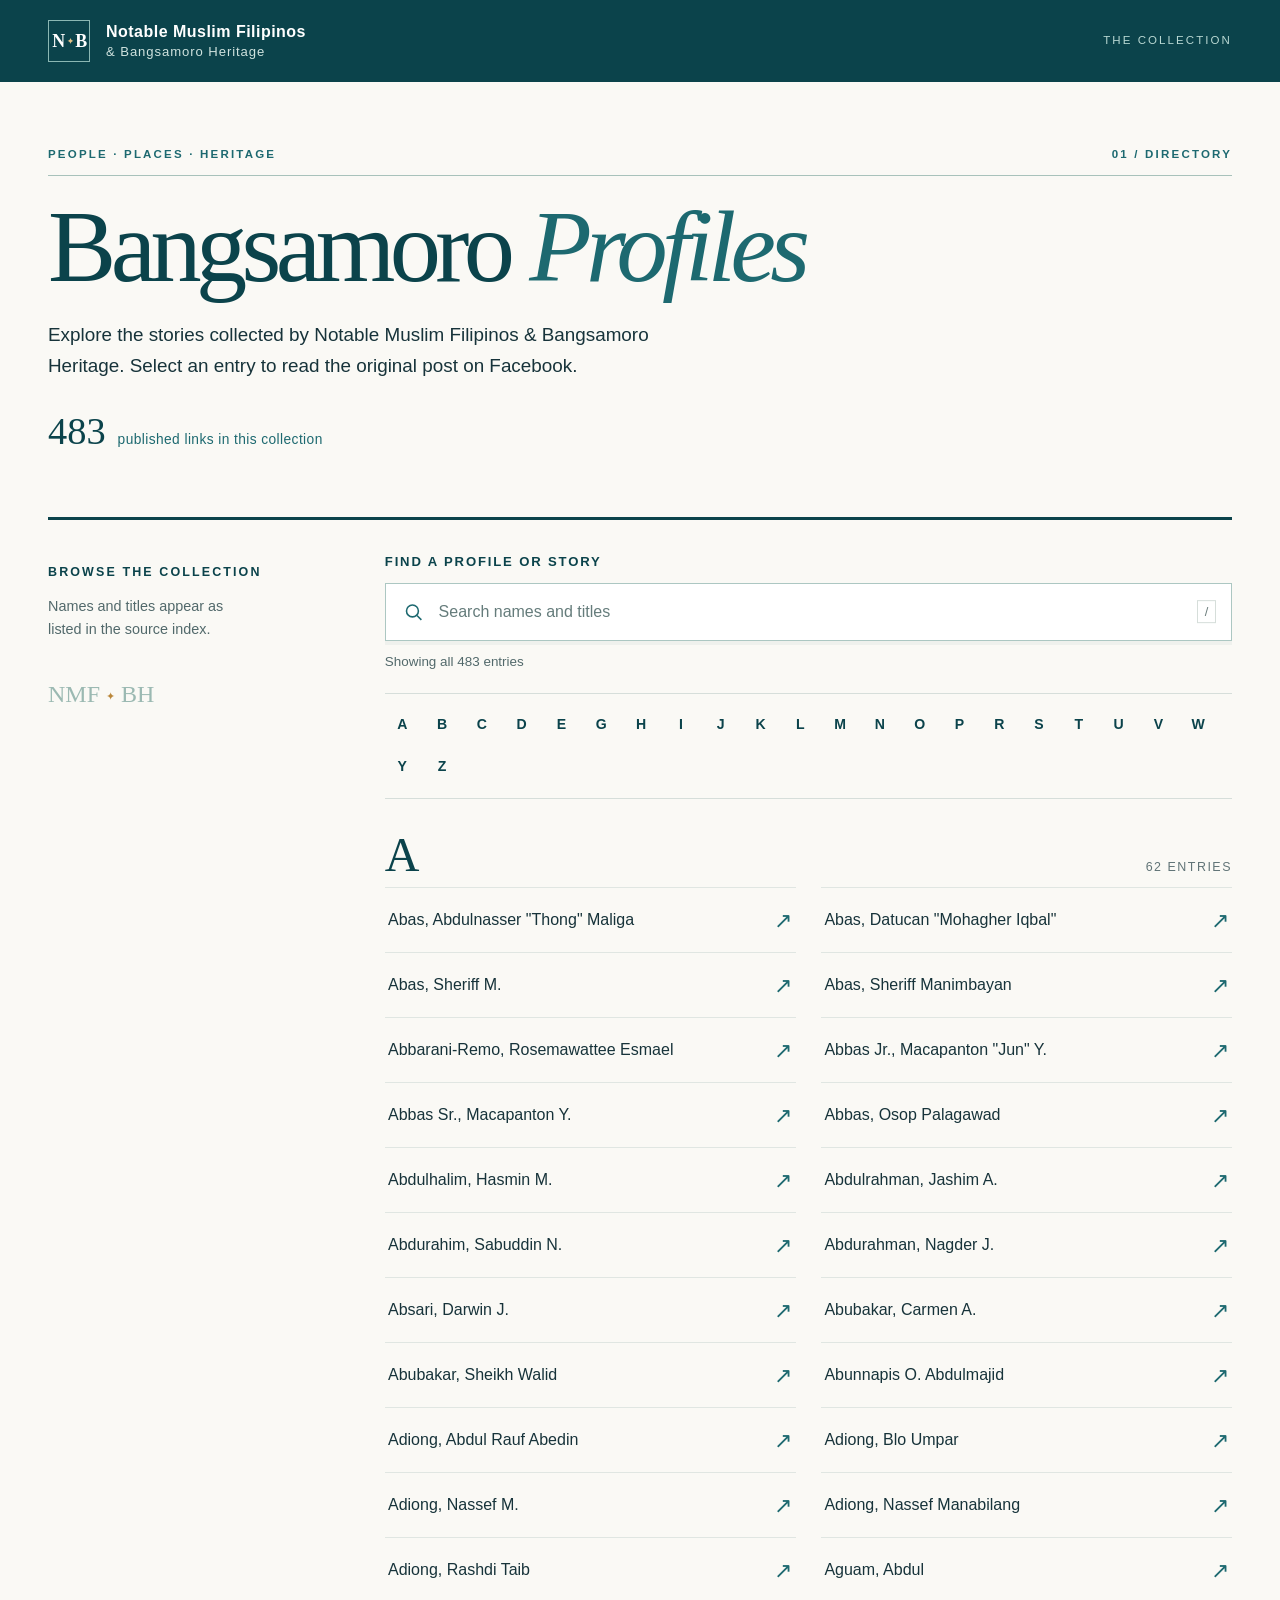
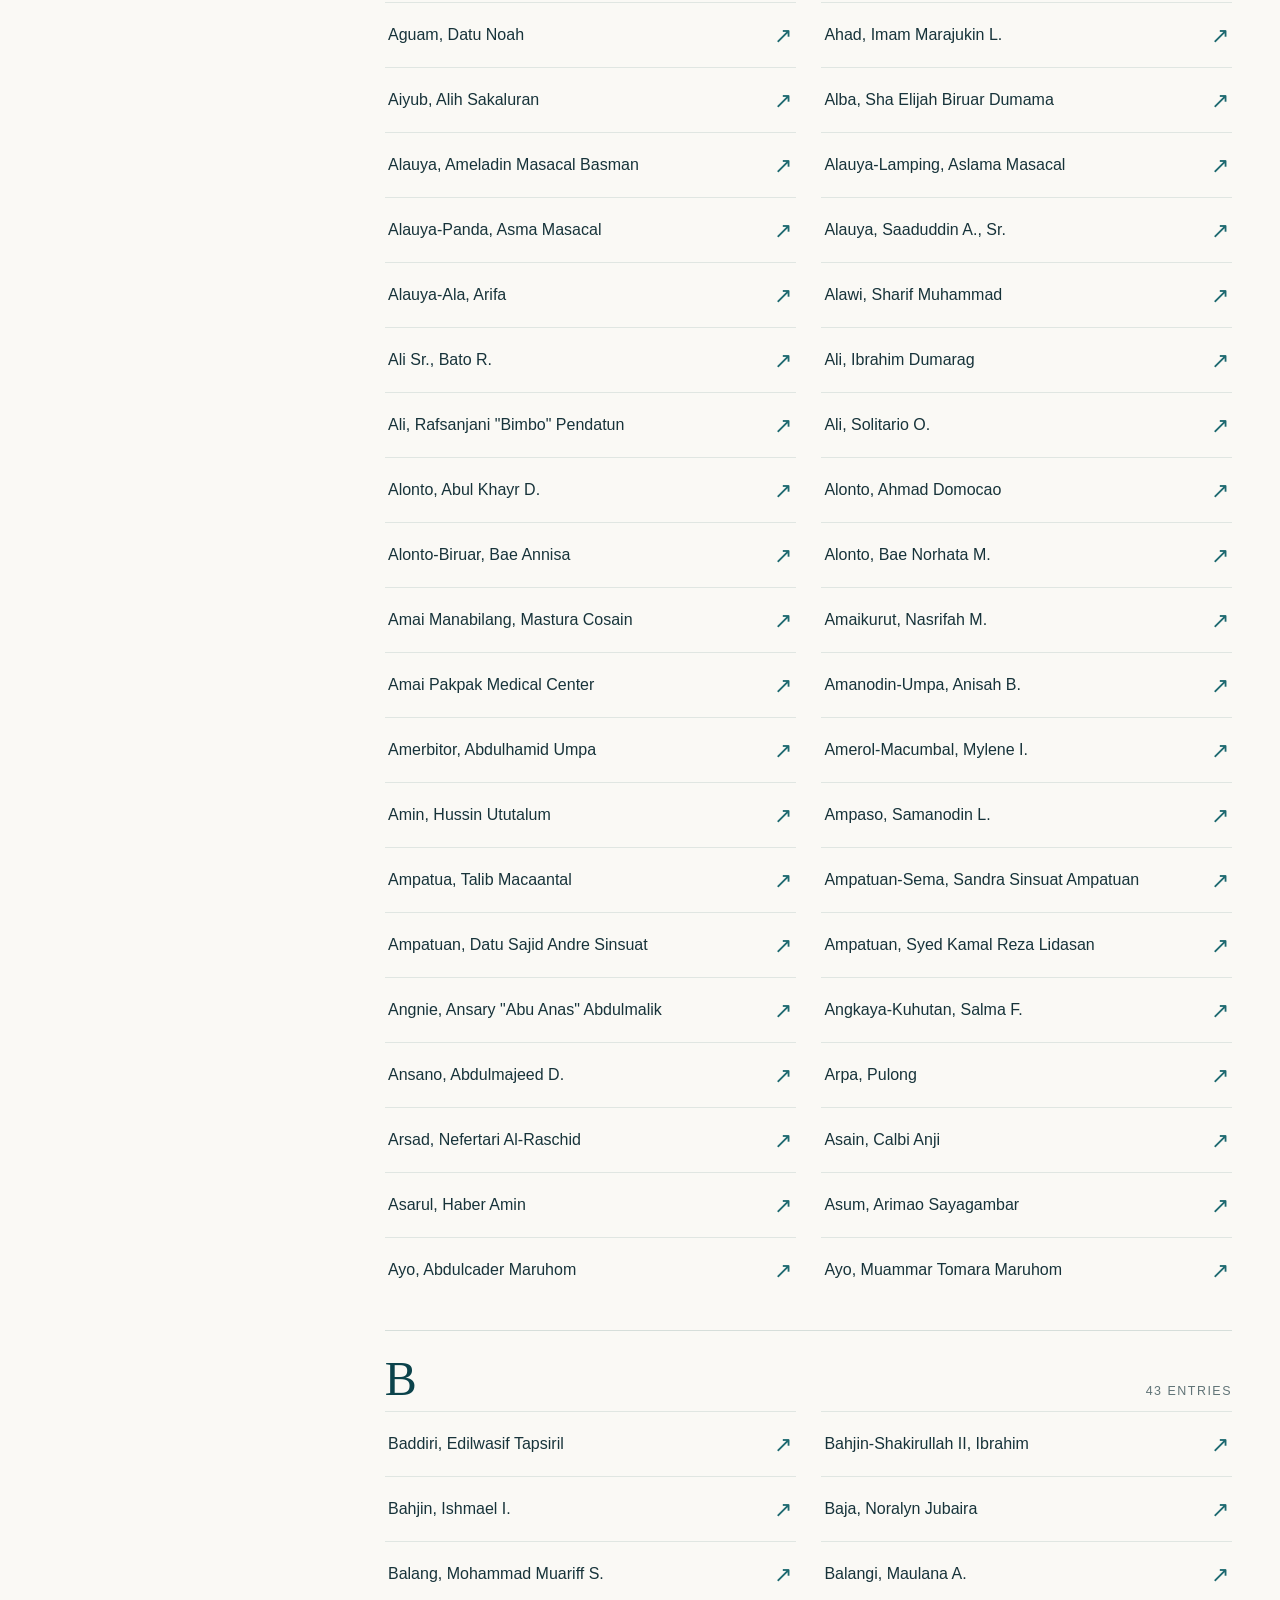
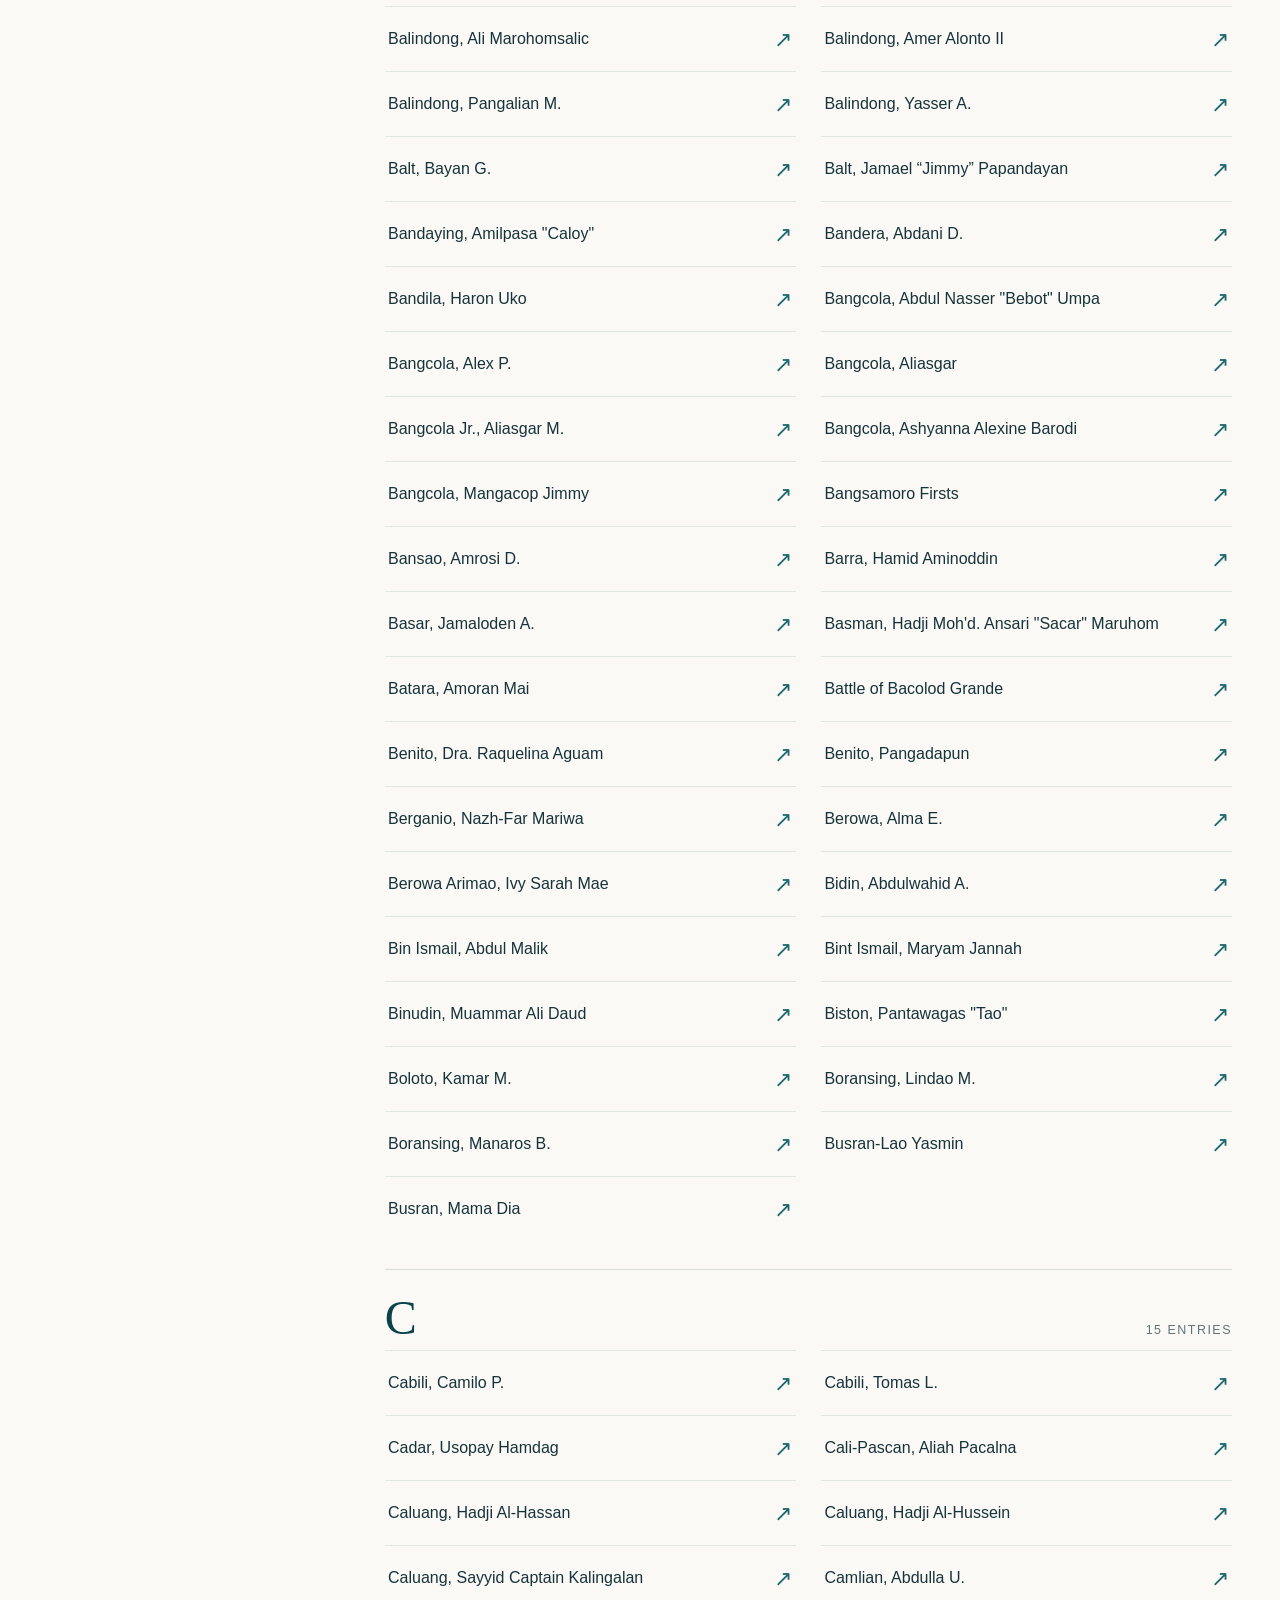
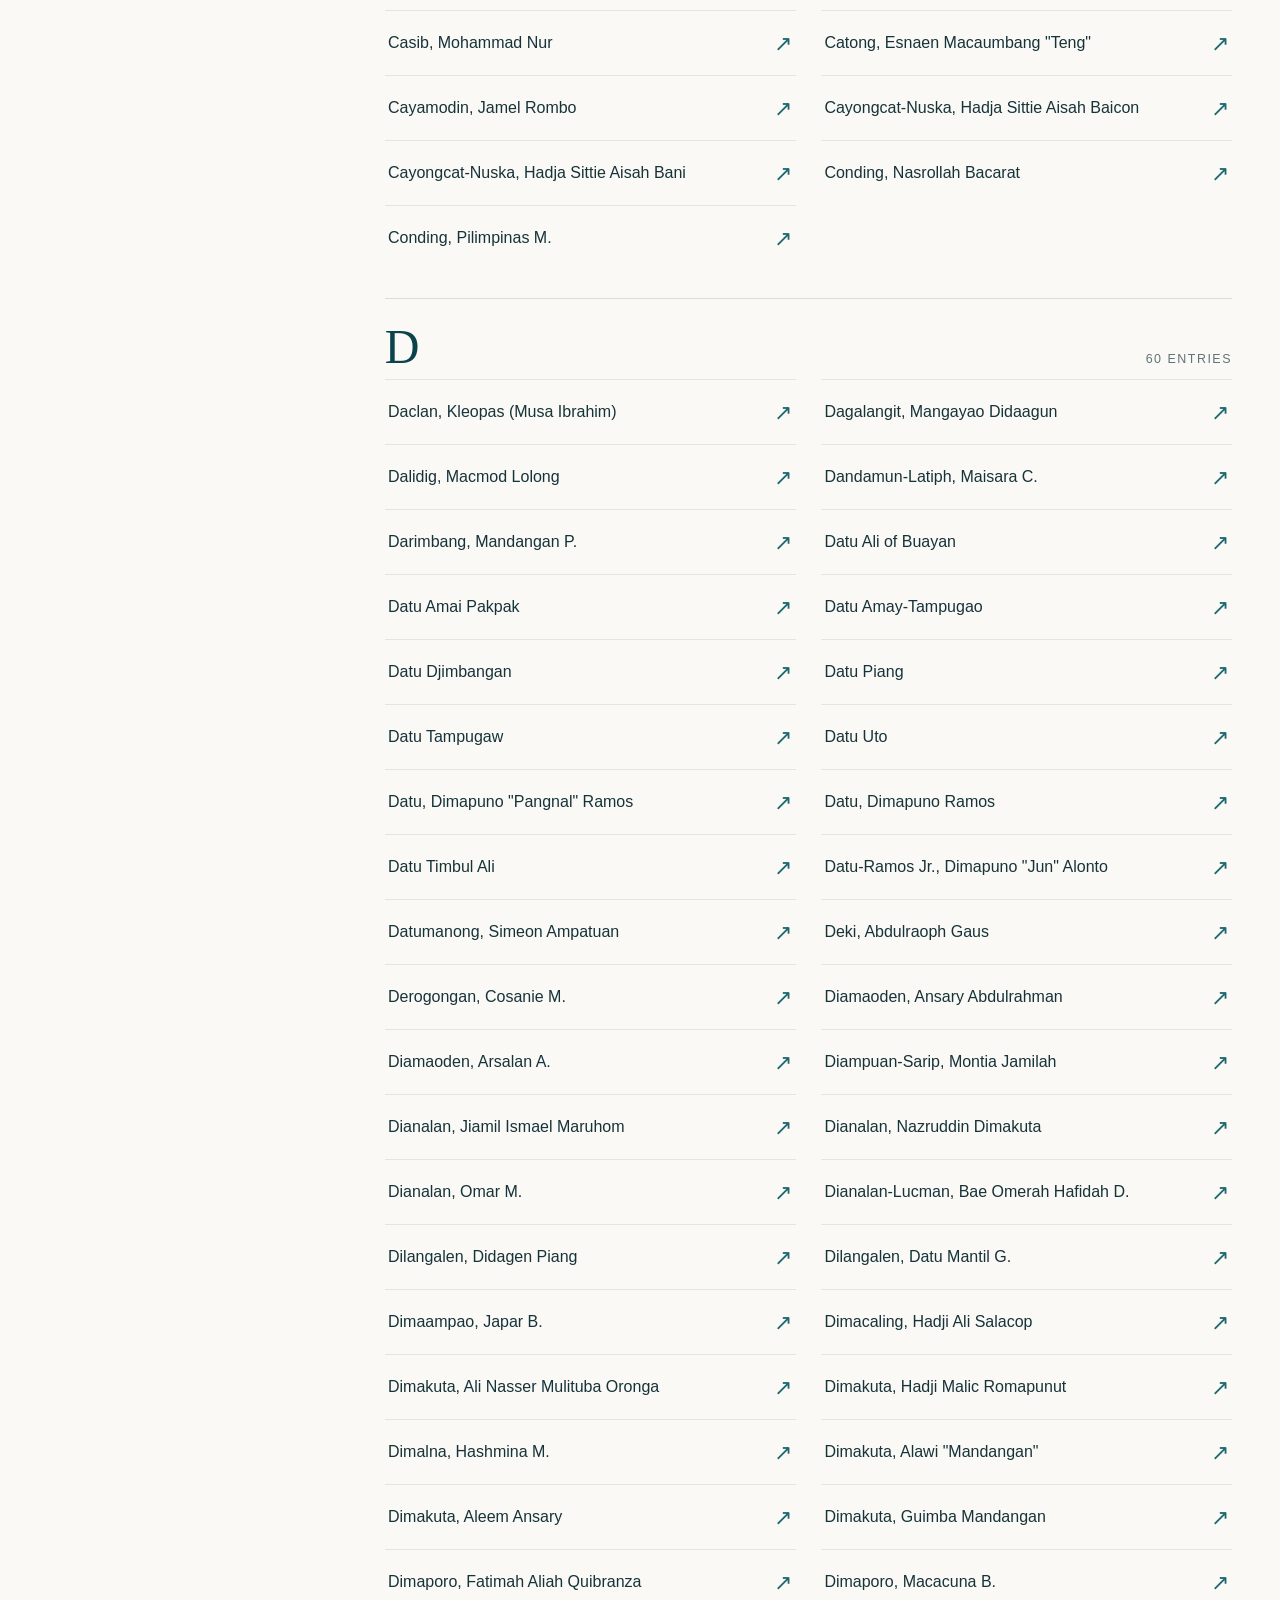
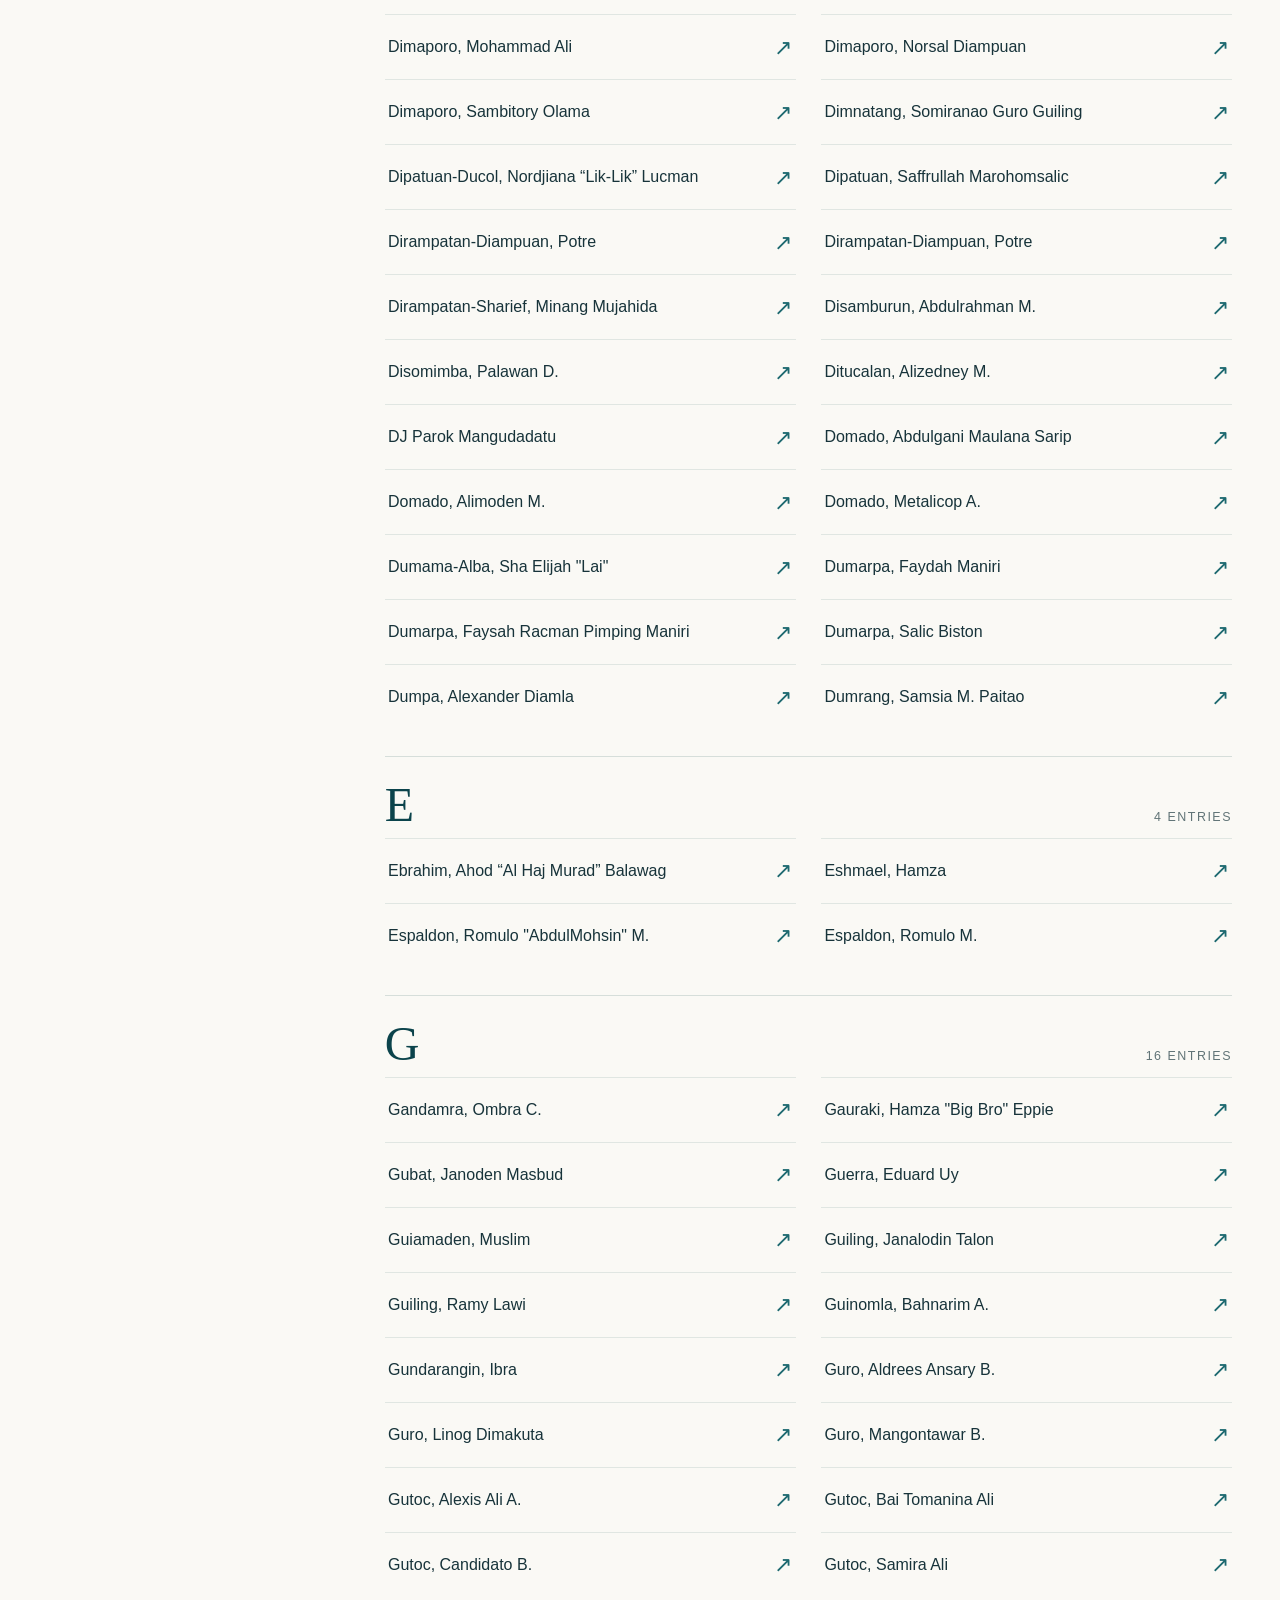
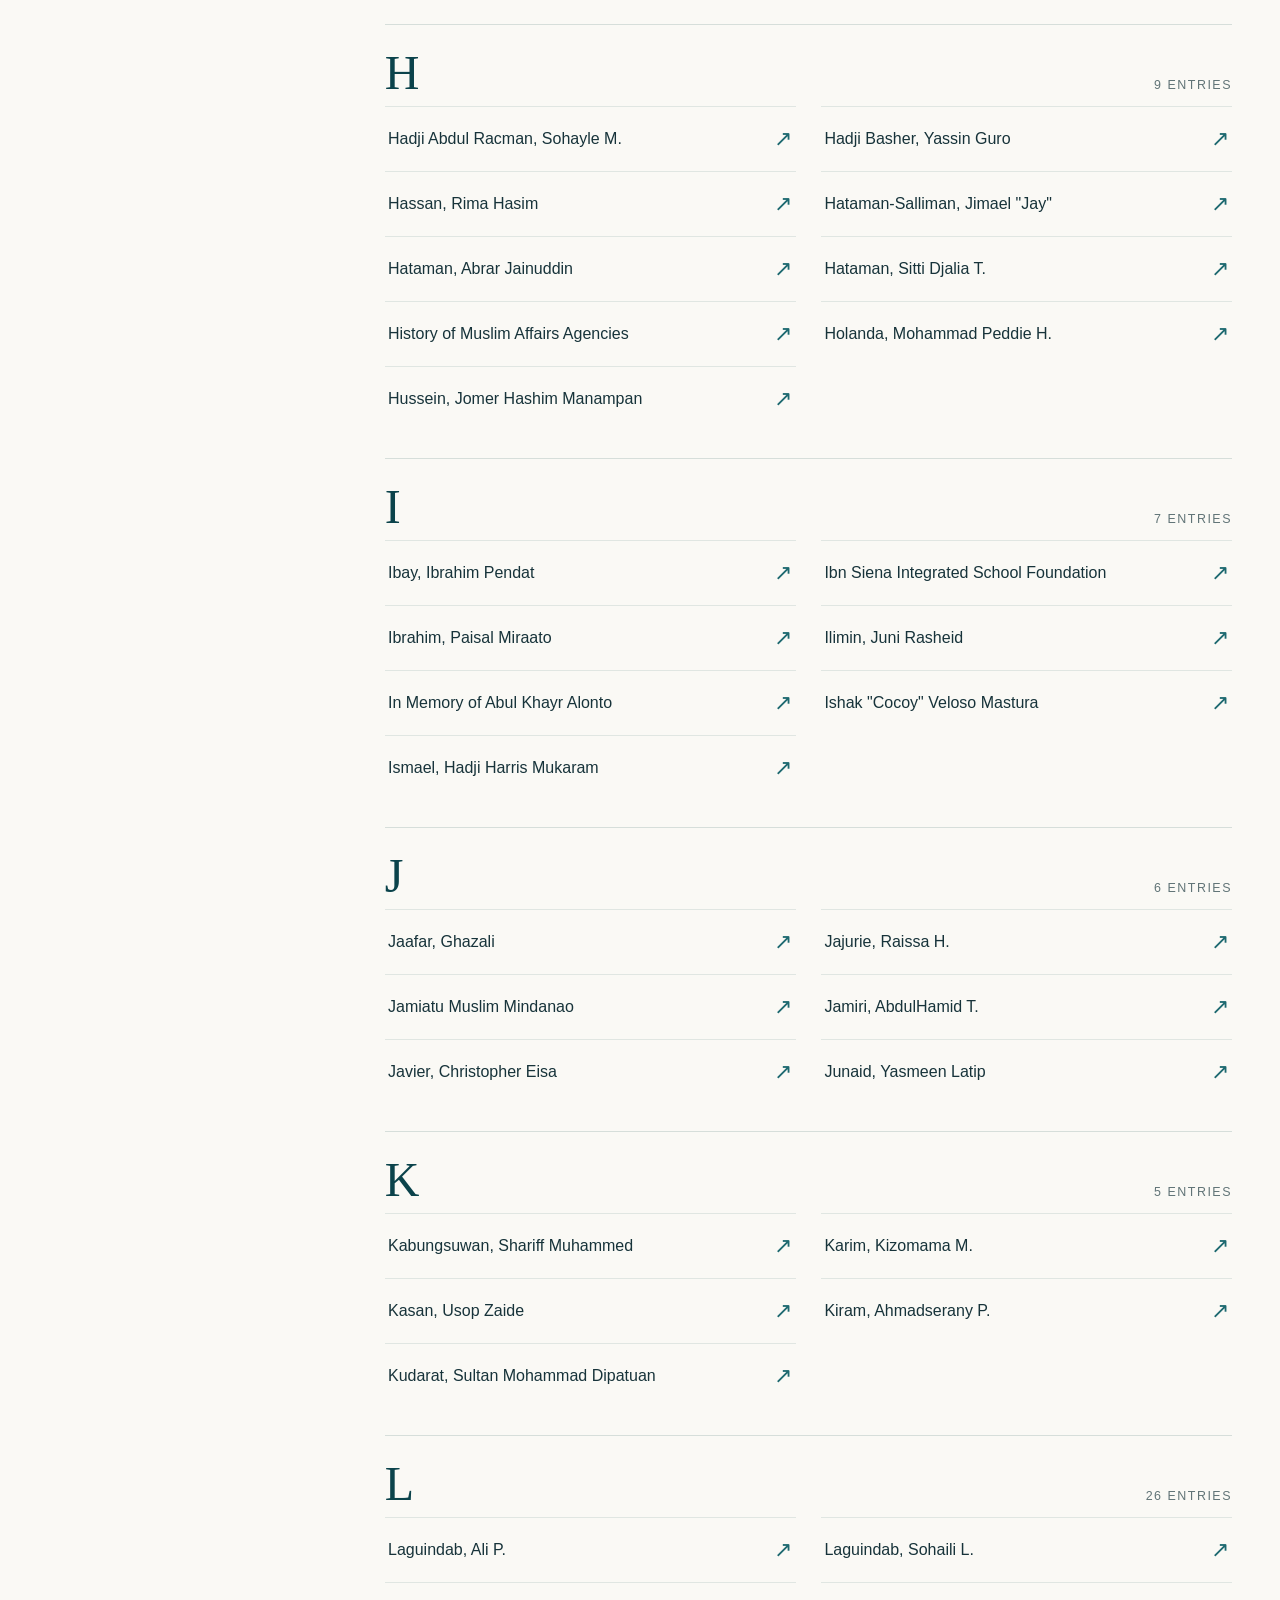
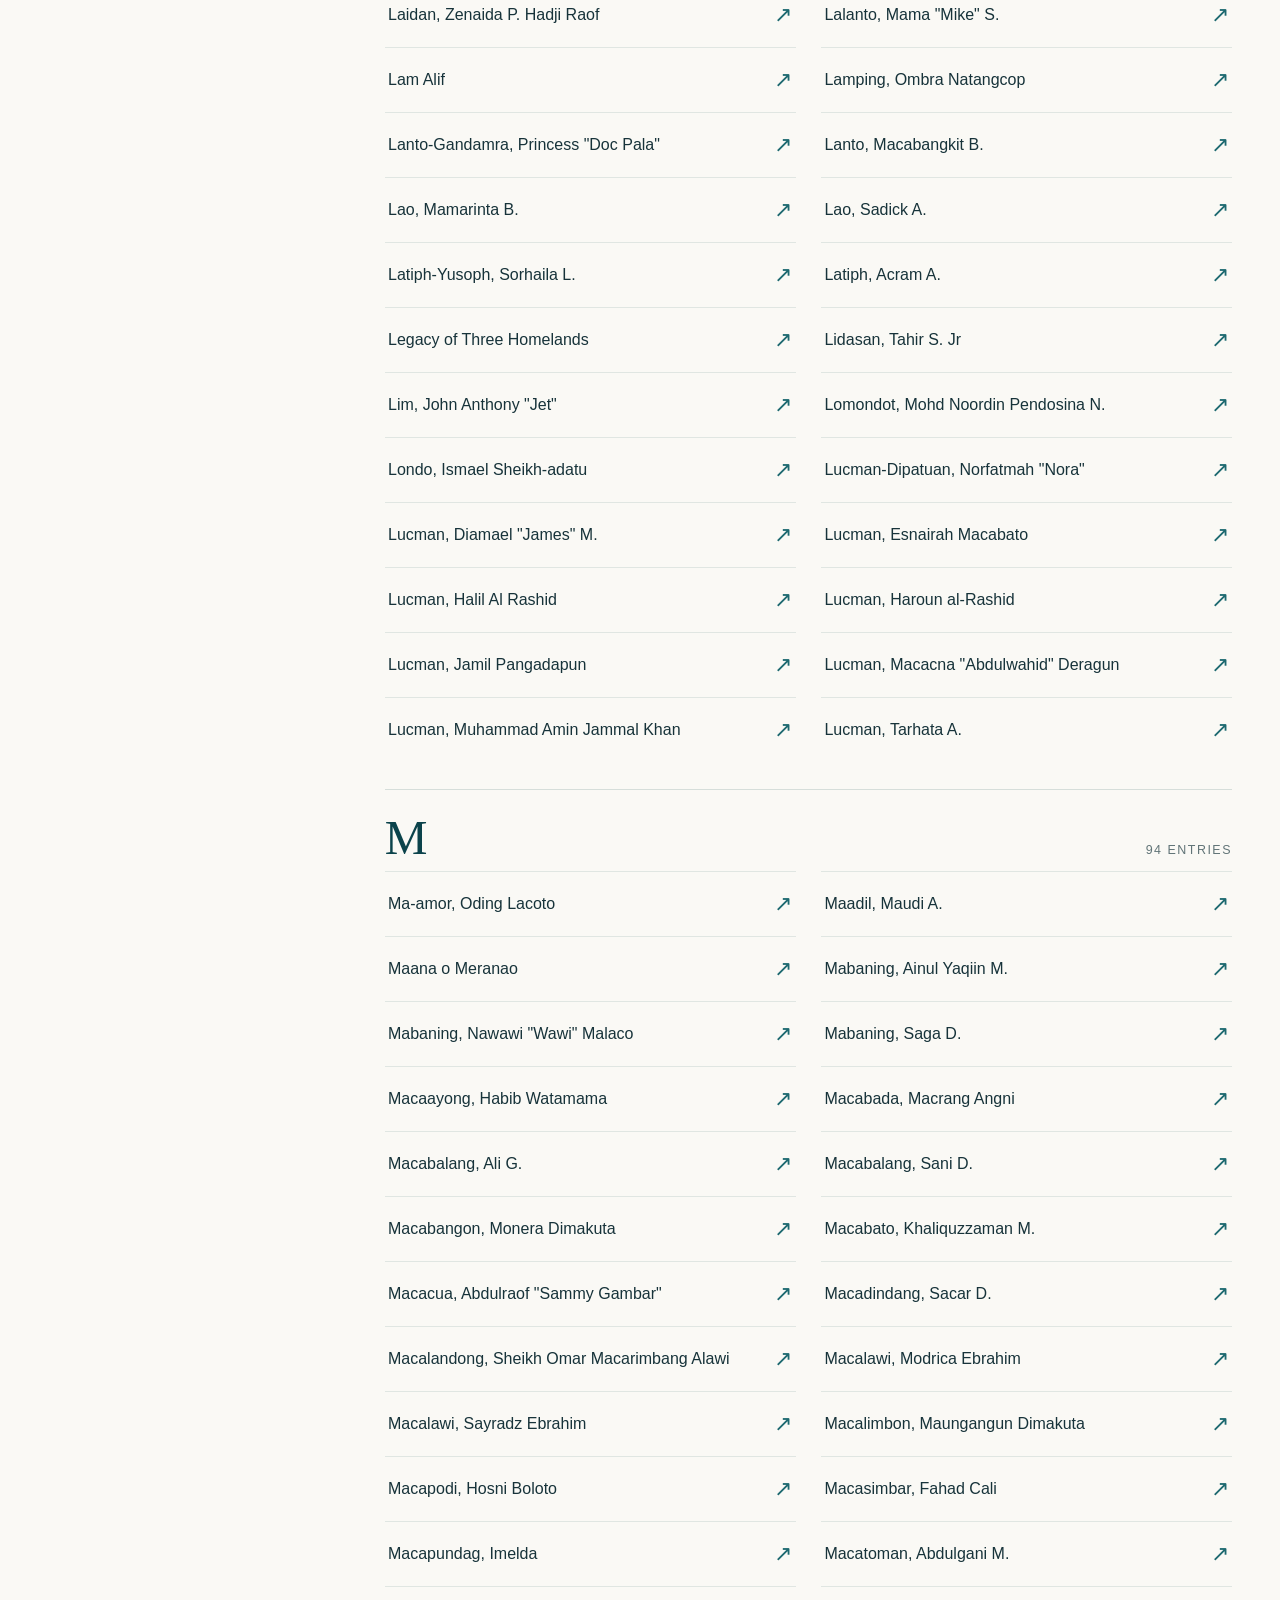
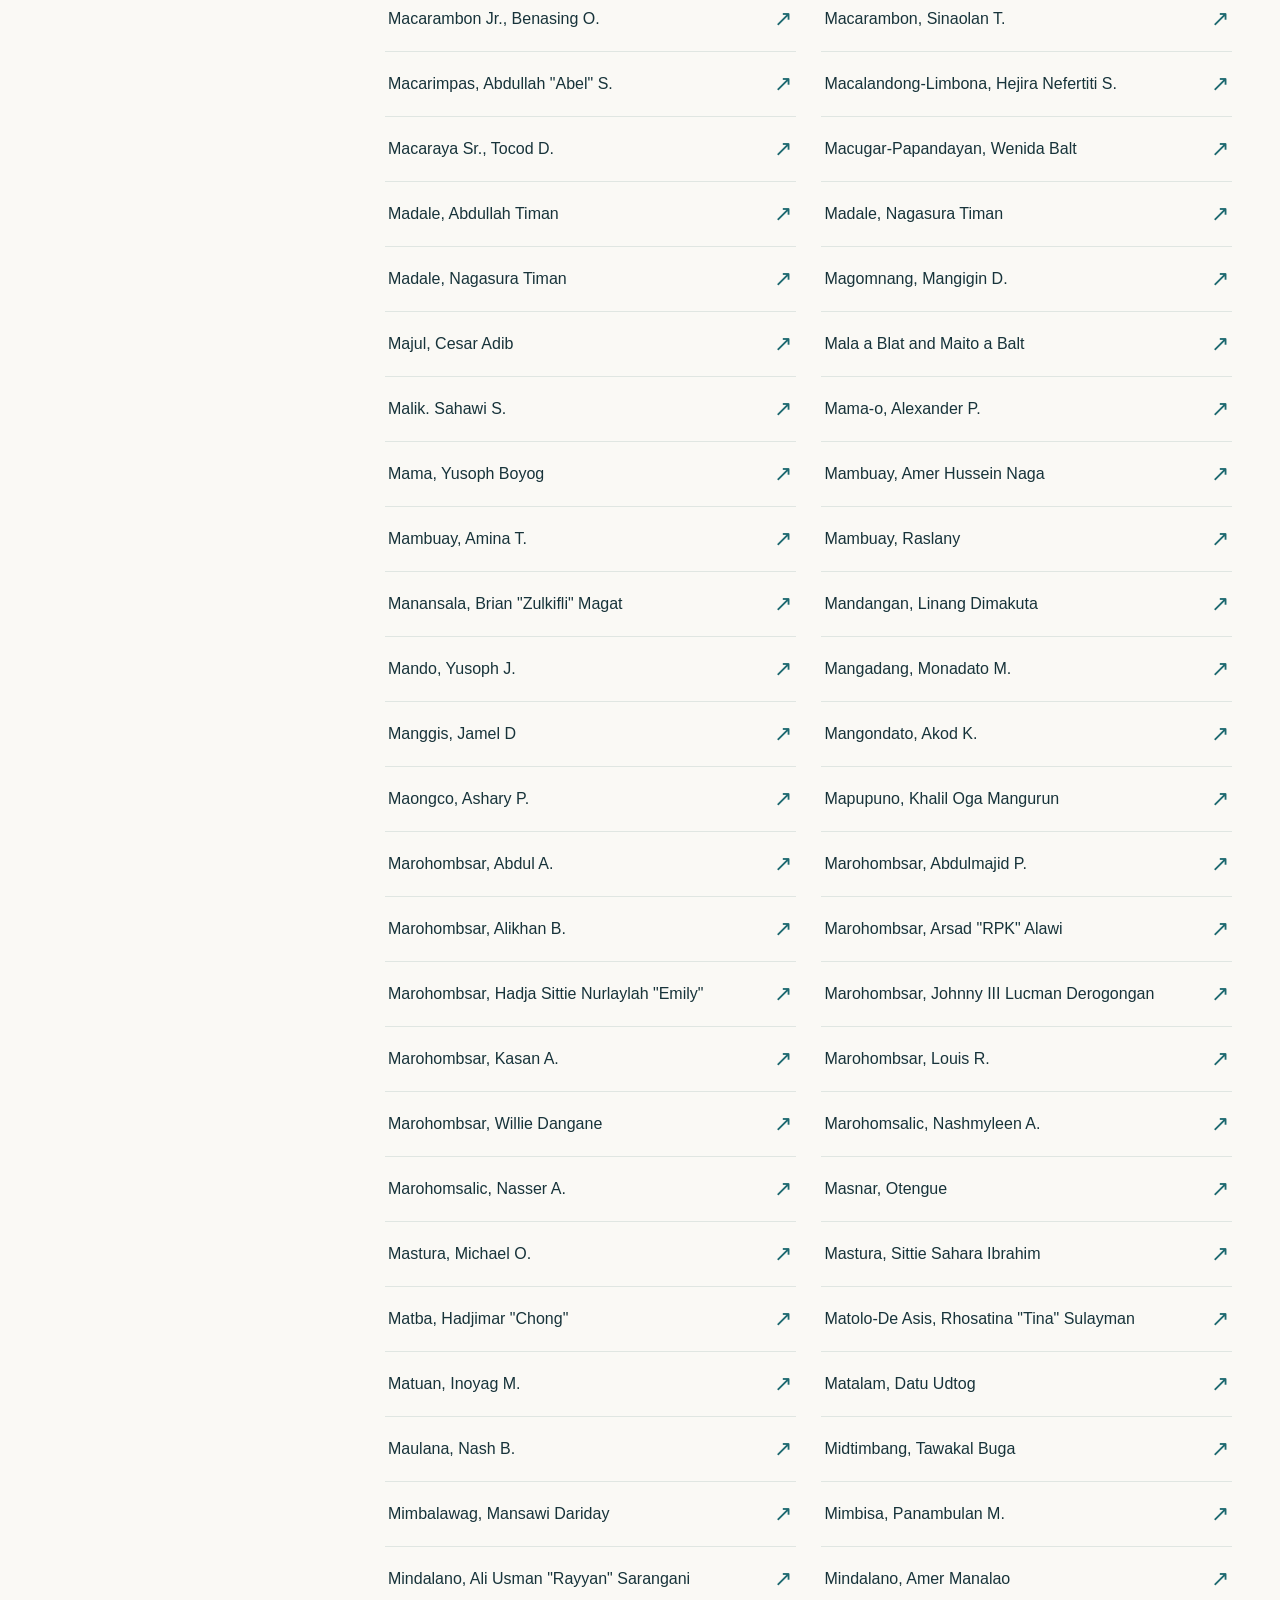
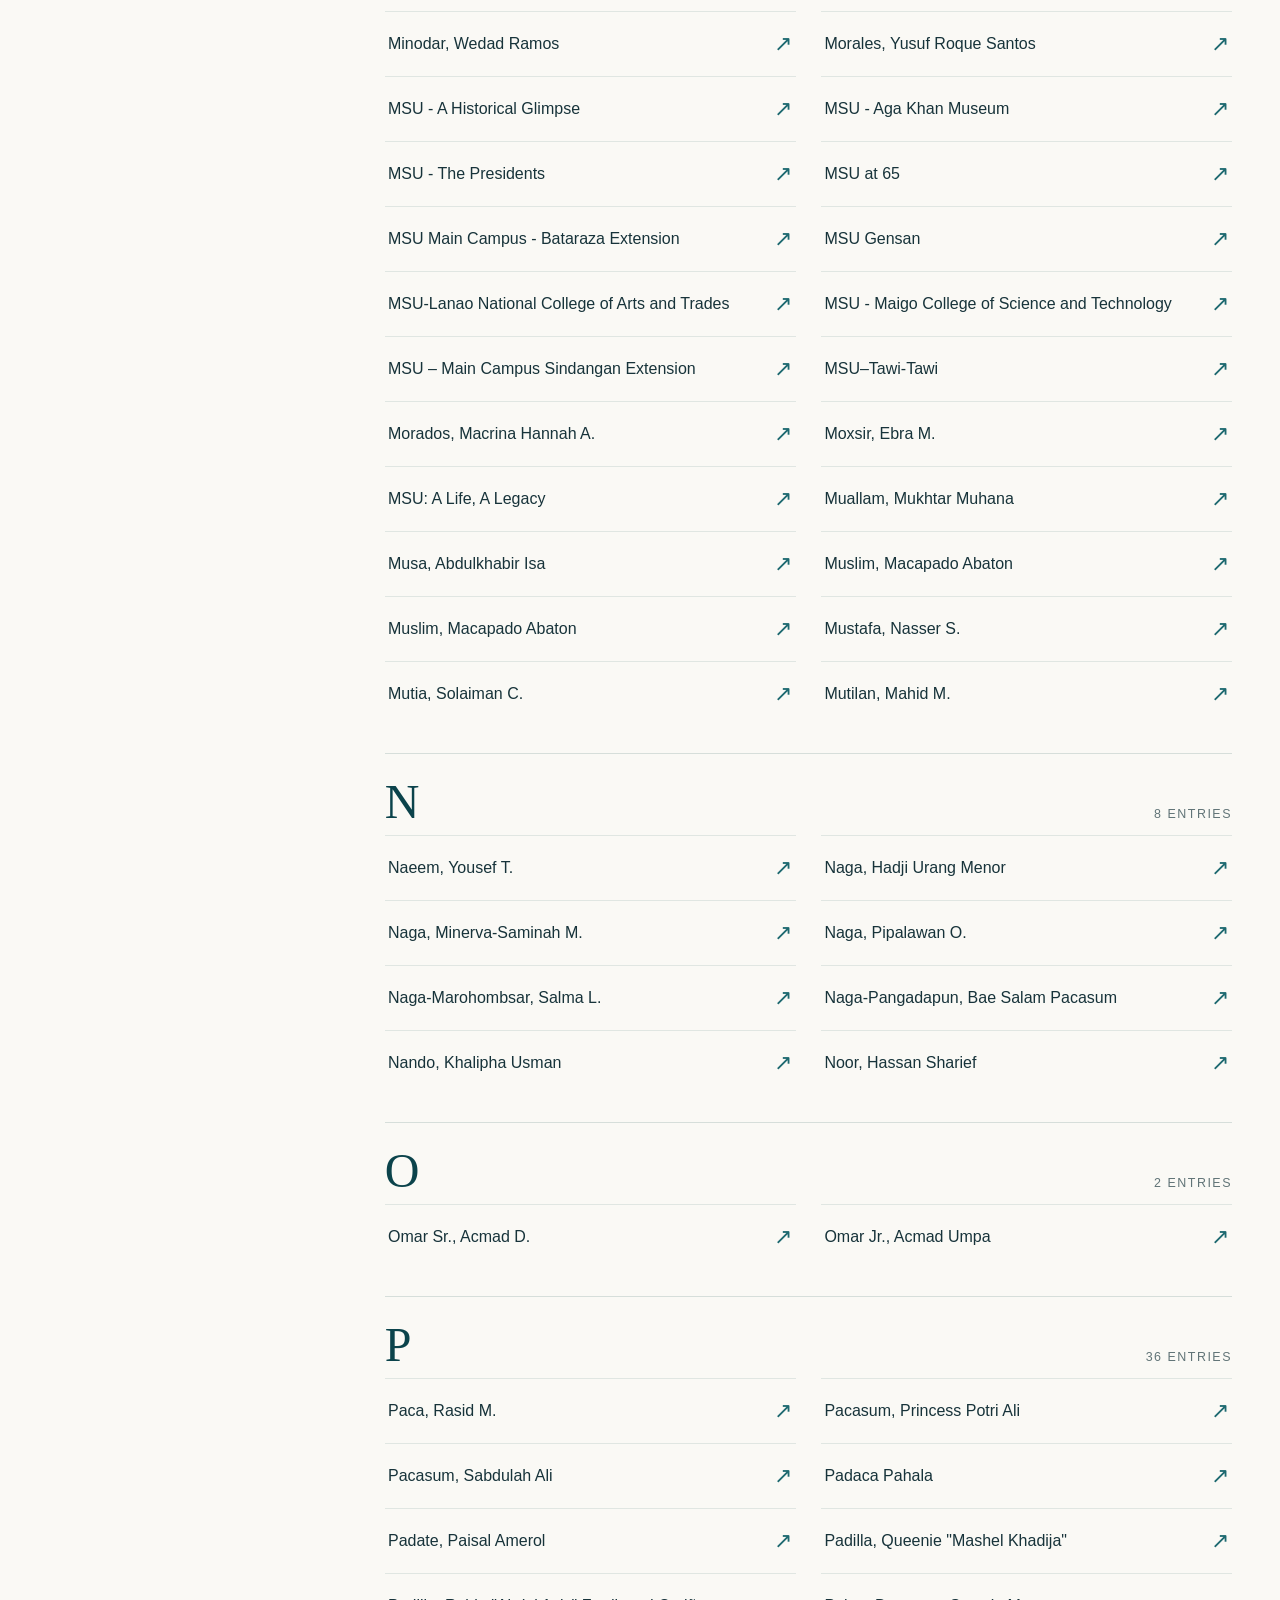
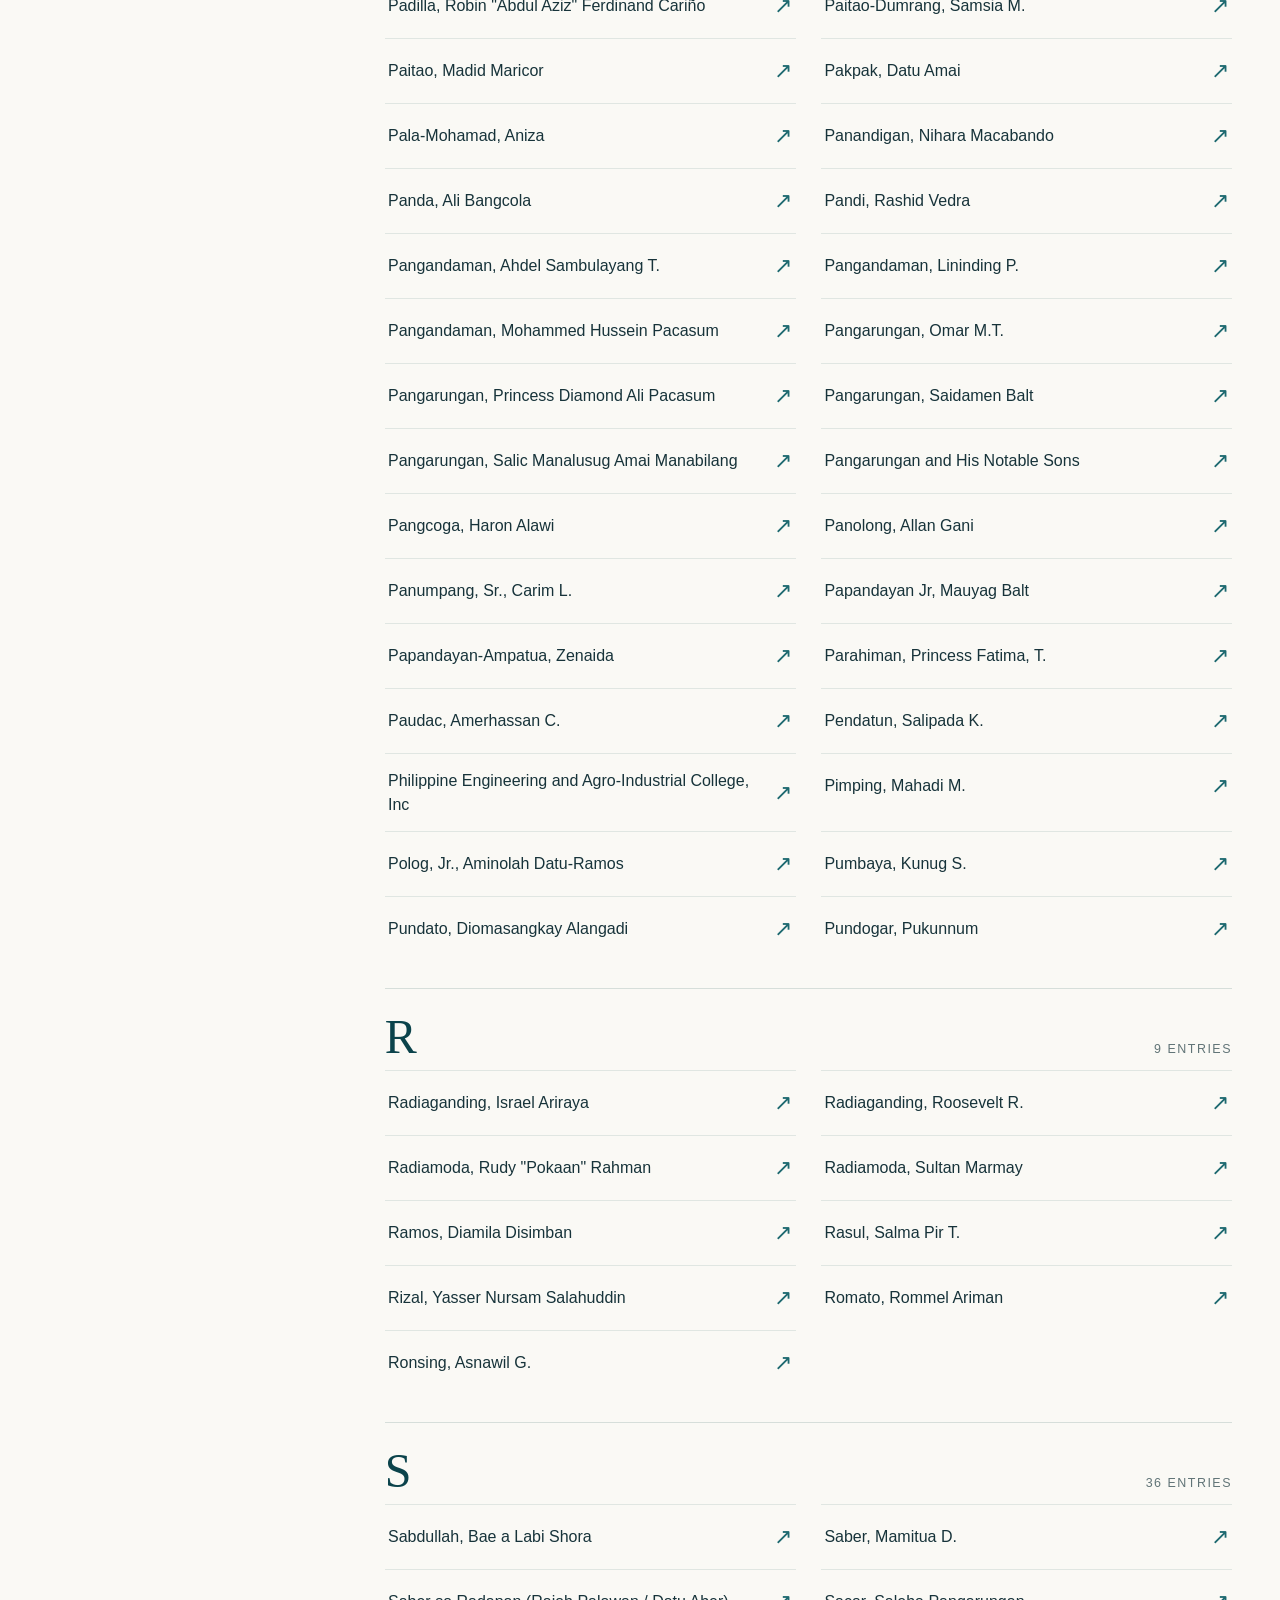
==== index.html @ d86db557 "Update index.html" ====
<!doctype html>
<html lang="en"><head>
  <meta charset="utf-8">
  <meta name="viewport" content="width=device-width, initial-scale=1">
  <meta name="theme-color" content="#0b434b">
  <meta name="description" content="An alphabetical guide to the profiles, institutions, and heritage stories published by Notable Muslim Filipinos and Bangsamoro Heritage.">
  <title>Bangsamoro Profiles | Notable Muslim Filipinos &amp; Bangsamoro Heritage</title>
  <link rel="icon" href="favicon.svg" type="image/svg+xml">
  <link rel="stylesheet" href="style.css">
  <script src="app.js" defer=""></script>
</head>
<body>
  <a class="skip-link" href="#directory">Skip to profiles</a>
  <header class="masthead">
    <div class="masthead-inner">
      <div class="brand-mark" aria-hidden="true">N<span>✦</span>B</div>
      <div class="brand-name">Notable Muslim Filipinos <span>&amp; Bangsamoro Heritage</span></div>
      <div class="masthead-label">The collection</div>
    </div>
  </header>

  <main id="directory" class="layout">
    <div class="intro">
      <div class="intro-rule"><span>People · Places · Heritage</span><span>01 / Directory</span></div>
      <h1>Bangsamoro <em>Profiles</em></h1>
      <p class="intro-copy">Explore the stories collected by Notable Muslim Filipinos &amp; Bangsamoro Heritage. Select an entry to read the original post on Facebook.</p>
      <div class="count-line"><strong>483</strong><span>published links in this collection</span></div>
    </div>

    <div class="directory-shell">
      <aside class="sidebar" aria-label="Directory navigation">
        <p class="sidebar-kicker">Browse the collection</p>
        <p class="sidebar-copy">Names and titles appear as listed in the source index.</p>
        <div class="sidebar-footer">NMF <span>✦</span> BH</div>
      </aside>

      <div class="directory-main">
        <div class="tools">
          <label for="search">Find a profile or story</label>
          <div class="search-wrap">
            <svg viewBox="0 0 24 24" aria-hidden="true"><circle cx="10.8" cy="10.8" r="6.8"></circle><path d="m16 16 5 5"></path></svg>
            <input id="search" type="search" placeholder="Search names and titles" autocomplete="off" spellcheck="false">
            <kbd>/</kbd>
          </div>
          <p id="result-count" class="result-count" role="status" aria-live="polite">Showing all 483 entries</p>
        </div>
        <nav class="alphabet" aria-label="Browse by first letter"><a href="#A" data-letter="A" aria-label="Jump to A">A</a><a href="#B" data-letter="B" aria-label="Jump to B">B</a><a href="#C" data-letter="C" aria-label="Jump to C">C</a><a href="#D" data-letter="D" aria-label="Jump to D">D</a><a href="#E" data-letter="E" aria-label="Jump to E">E</a><a href="#G" data-letter="G" aria-label="Jump to G">G</a><a href="#H" data-letter="H" aria-label="Jump to H">H</a><a href="#I" data-letter="I" aria-label="Jump to I">I</a><a href="#J" data-letter="J" aria-label="Jump to J">J</a><a href="#K" data-letter="K" aria-label="Jump to K">K</a><a href="#L" data-letter="L" aria-label="Jump to L">L</a><a href="#M" data-letter="M" aria-label="Jump to M">M</a><a href="#N" data-letter="N" aria-label="Jump to N">N</a><a href="#O" data-letter="O" aria-label="Jump to O">O</a><a href="#P" data-letter="P" aria-label="Jump to P">P</a><a href="#R" data-letter="R" aria-label="Jump to R">R</a><a href="#S" data-letter="S" aria-label="Jump to S">S</a><a href="#T" data-letter="T" aria-label="Jump to T">T</a><a href="#U" data-letter="U" aria-label="Jump to U">U</a><a href="#V" data-letter="V" aria-label="Jump to V">V</a><a href="#W" data-letter="W" aria-label="Jump to W">W</a><a href="#Y" data-letter="Y" aria-label="Jump to Y">Y</a><a href="#Z" data-letter="Z" aria-label="Jump to Z">Z</a></nav>
        <div id="empty" class="empty" hidden="">No entries match that search. Try another name or word.</div>
        <div id="sections"><section class="letter-section" id="A" aria-labelledby="heading-A"><div class="letter-heading"><h2 id="heading-A">A</h2><span>62 entries</span></div><ul class="entries"><li class="entry" data-name="abas, abdulnasser &quot;thong&quot; maliga"><a href="https://www.facebook.com/share/p/1ErPbrTrFw/" target="_blank" rel="noopener noreferrer"><span class="entry-name">Abas, Abdulnasser "Thong" Maliga</span><span class="entry-action" aria-hidden="true">↗</span><span class="sr-only"> (opens Facebook in a new tab)</span></a></li><li class="entry" data-name="abas, datucan &quot;mohagher iqbal&quot;"><a href="https://www.facebook.com/share/p/19hF1ReV3D/" target="_blank" rel="noopener noreferrer"><span class="entry-name">Abas, Datucan "Mohagher Iqbal"</span><span class="entry-action" aria-hidden="true">↗</span><span class="sr-only"> (opens Facebook in a new tab)</span></a></li><li class="entry" data-name="abas, sheriff m."><a href="https://www.facebook.com/share/p/19qGbTBDEW/" target="_blank" rel="noopener noreferrer"><span class="entry-name">Abas, Sheriff M.</span><span class="entry-action" aria-hidden="true">↗</span><span class="sr-only"> (opens Facebook in a new tab)</span></a></li><li class="entry" data-name="abas, sheriff manimbayan"><a href="https://www.facebook.com/share/p/1bYY3deedx/" target="_blank" rel="noopener noreferrer"><span class="entry-name">Abas, Sheriff Manimbayan</span><span class="entry-action" aria-hidden="true">↗</span><span class="sr-only"> (opens Facebook in a new tab)</span></a></li>
<li class="entry" data-name="abbarani-remo, rosemawattee esmael"><a href="https://www.facebook.com/share/p/1EDPGopT17/" target="_blank" rel="noopener noreferrer"><span class="entry-name">Abbarani-Remo, Rosemawattee Esmael</span><span class="entry-action" aria-hidden="true">↗</span><span class="sr-only"> (opens Facebook in a new tab)</span></a></li>
<li class="entry" data-name="abbas jr., macapanton &quot;jun&quot; y."><a href="https://www.facebook.com/share/p/1Bir38oDXg/" target="_blank" rel="noopener noreferrer"><span class="entry-name">Abbas Jr., Macapanton "Jun" Y.</span><span class="entry-action" aria-hidden="true">↗</span><span class="sr-only"> (opens Facebook in a new tab)</span></a></li>
<li class="entry" data-name="abbas sr., macapanton y."><a href="https://www.facebook.com/share/p/1Bthf4ZYRF/" target="_blank" rel="noopener noreferrer"><span class="entry-name">Abbas Sr., Macapanton Y.</span><span class="entry-action" aria-hidden="true">↗</span><span class="sr-only"> (opens Facebook in a new tab)</span></a></li>
<li class="entry" data-name="abbas, osop palagawad"><a href="https://www.facebook.com/share/p/1EDDnSsNZo/" target="_blank" rel="noopener noreferrer"><span class="entry-name">Abbas, Osop Palagawad</span><span class="entry-action" aria-hidden="true">↗</span><span class="sr-only"> (opens Facebook in a new tab)</span></a></li>
<li class="entry" data-name="abdulhalim, hasmin m."><a href="https://www.facebook.com/share/p/1GLvCzttW1/" target="_blank" rel="noopener noreferrer"><span class="entry-name">Abdulhalim, Hasmin M.</span><span class="entry-action" aria-hidden="true">↗</span><span class="sr-only"> (opens Facebook in a new tab)</span></a></li>
<li class="entry" data-name="abdulrahman, jashim a."><a href="https://www.facebook.com/share/p/1HEpime6SY/" target="_blank" rel="noopener noreferrer"><span class="entry-name">Abdulrahman, Jashim A.</span><span class="entry-action" aria-hidden="true">↗</span><span class="sr-only"> (opens Facebook in a new tab)</span></a></li><li class="entry" data-name="abdurahim, sabuddin n."><a href="https://www.facebook.com/share/p/19Smc3CSoW/" target="_blank" rel="noopener noreferrer"><span class="entry-name">Abdurahim, Sabuddin N.</span><span class="entry-action" aria-hidden="true">↗</span><span class="sr-only"> (opens Facebook in a new tab)</span></a></li>
<li class="entry" data-name="abdurahman, nagder j."><a href="https://www.facebook.com/share/p/1S9rRyZjph/" target="_blank" rel="noopener noreferrer"><span class="entry-name">Abdurahman, Nagder J.</span><span class="entry-action" aria-hidden="true">↗</span><span class="sr-only"> (opens Facebook in a new tab)</span></a></li>
<li class="entry" data-name="absari, darwin j."><a href="https://www.facebook.com/share/p/1DJnZwKD6o/" target="_blank" rel="noopener noreferrer"><span class="entry-name">Absari, Darwin J.</span><span class="entry-action" aria-hidden="true">↗</span><span class="sr-only"> (opens Facebook in a new tab)</span></a></li>
<li class="entry" data-name="abubakar, carmen a."><a href="https://www.facebook.com/share/p/1KHLs6qM3x/" target="_blank" rel="noopener noreferrer"><span class="entry-name">Abubakar, Carmen A.</span><span class="entry-action" aria-hidden="true">↗</span><span class="sr-only"> (opens Facebook in a new tab)</span></a></li><li class="entry" data-name="abubakar, sheikh walid"><a href="https://www.facebook.com/share/p/1E8DnaRJoX/" target="_blank" rel="noopener noreferrer"><span class="entry-name">Abubakar, Sheikh Walid</span><span class="entry-action" aria-hidden="true">↗</span><span class="sr-only"> (opens Facebook in a new tab)</span></a></li><li class="entry" data-name="abunnapis o. abdulmajid"><a href="https://www.facebook.com/share/p/19W3HyH9HD/" target="_blank" rel="noopener noreferrer"><span class="entry-name">Abunnapis O. Abdulmajid</span><span class="entry-action" aria-hidden="true">↗</span><span class="sr-only"> (opens Facebook in a new tab)</span></a></li><li class="entry" data-name="adiong, abdul rauf abedin"><a href="https://www.facebook.com/share/p/19GQYznamA/" target="_blank" rel="noopener noreferrer"><span class="entry-name">Adiong, Abdul Rauf Abedin</span><span class="entry-action" aria-hidden="true">↗</span><span class="sr-only"> (opens Facebook in a new tab)</span></a></li><li class="entry" data-name="adiong, blo umpar"><a href="https://www.facebook.com/share/p/19btYjiHCT/" target="_blank" rel="noopener noreferrer"><span class="entry-name">Adiong, Blo Umpar</span><span class="entry-action" aria-hidden="true">↗</span><span class="sr-only"> (opens Facebook in a new tab)</span></a></li><li class="entry" data-name="adiong, nassef m."><a href="https://www.facebook.com/share/p/1BqtmFhPUa/" target="_blank" rel="noopener noreferrer"><span class="entry-name">Adiong, Nassef M.</span><span class="entry-action" aria-hidden="true">↗</span><span class="sr-only"> (opens Facebook in a new tab)</span></a></li>
<li class="entry" data-name="adiong, nassef manabilang"><a href="https://www.facebook.com/share/p/1ViiNU7kh6/" target="_blank" rel="noopener noreferrer"><span class="entry-name">Adiong, Nassef Manabilang</span><span class="entry-action" aria-hidden="true">↗</span><span class="sr-only"> (opens Facebook in a new tab)</span></a></li><li class="entry" data-name="adiong, rashdi taib"><a href="https://www.facebook.com/share/p/1CEipxPmuP/" target="_blank" rel="noopener noreferrer"><span class="entry-name">Adiong, Rashdi Taib</span><span class="entry-action" aria-hidden="true">↗</span><span class="sr-only"> (opens Facebook in a new tab)</span></a></li><li class="entry" data-name="aguam, abdul"><a href="https://www.facebook.com/share/p/1Awj2uyWdL/" target="_blank" rel="noopener noreferrer"><span class="entry-name">Aguam, Abdul</span><span class="entry-action" aria-hidden="true">↗</span><span class="sr-only"> (opens Facebook in a new tab)</span></a></li>
<li class="entry" data-name="aguam, datu noah"><a href="https://www.facebook.com/share/p/1Jzf1Z5c9v/" target="_blank" rel="noopener noreferrer"><span class="entry-name">Aguam, Datu Noah</span><span class="entry-action" aria-hidden="true">↗</span><span class="sr-only"> (opens Facebook in a new tab)</span></a></li><li class="entry" data-name="ahad, imam marajukin l."><a href="https://www.facebook.com/share/p/1Lsxav3wLc/" target="_blank" rel="noopener noreferrer"><span class="entry-name">Ahad, Imam Marajukin L.</span><span class="entry-action" aria-hidden="true">↗</span><span class="sr-only"> (opens Facebook in a new tab)</span></a></li>
<li class="entry" data-name="aiyub, alih sakaluran"><a href="https://www.facebook.com/share/p/1C83a4Lfwt/" target="_blank" rel="noopener noreferrer"><span class="entry-name">Aiyub, Alih Sakaluran</span><span class="entry-action" aria-hidden="true">↗</span><span class="sr-only"> (opens Facebook in a new tab)</span></a></li><li class="entry" data-name="alba, sha elijah biruar dumama"><a href="https://www.facebook.com/share/p/1HZmNRtGwZ/" target="_blank" rel="noopener noreferrer"><span class="entry-name">Alba, Sha Elijah Biruar Dumama</span><span class="entry-action" aria-hidden="true">↗</span><span class="sr-only"> (opens Facebook in a new tab)</span></a></li>
<li class="entry" data-name="alauya, ameladin masacal basman"><a href="https://www.facebook.com/share/p/14u7NHrAqoB/" target="_blank" rel="noopener noreferrer"><span class="entry-name">Alauya, Ameladin Masacal Basman</span><span class="entry-action" aria-hidden="true">↗</span><span class="sr-only"> (opens Facebook in a new tab)</span></a></li>
<li class="entry" data-name="alauya-lamping, aslama masacal"><a href="https://www.facebook.com/share/p/1ByaG8qQZd/" target="_blank" rel="noopener noreferrer"><span class="entry-name">Alauya-Lamping, Aslama Masacal</span><span class="entry-action" aria-hidden="true">↗</span><span class="sr-only"> (opens Facebook in a new tab)</span></a></li>
<li class="entry" data-name="alauya-panda, asma masacal"><a href="https://www.facebook.com/share/p/1JMg489yd7/" target="_blank" rel="noopener noreferrer"><span class="entry-name">Alauya-Panda, Asma Masacal</span><span class="entry-action" aria-hidden="true">↗</span><span class="sr-only"> (opens Facebook in a new tab)</span></a></li>
<li class="entry" data-name="alauya, saaduddin a., sr."><a href="https://www.facebook.com/share/p/18H8JsodcH/" target="_blank" rel="noopener noreferrer"><span class="entry-name">Alauya, Saaduddin A., Sr.</span><span class="entry-action" aria-hidden="true">↗</span><span class="sr-only"> (opens Facebook in a new tab)</span></a></li>
<li class="entry" data-name="alauya-ala, arifa"><a href="https://www.facebook.com/share/p/196TGWja6D/" target="_blank" rel="noopener noreferrer"><span class="entry-name">Alauya-Ala, Arifa</span><span class="entry-action" aria-hidden="true">↗</span><span class="sr-only"> (opens Facebook in a new tab)</span></a></li>
<li class="entry" data-name="alawi, sharif muhammad"><a href="https://www.facebook.com/share/p/1BFmY6oRAQ/" target="_blank" rel="noopener noreferrer"><span class="entry-name">Alawi, Sharif Muhammad</span><span class="entry-action" aria-hidden="true">↗</span><span class="sr-only"> (opens Facebook in a new tab)</span></a></li>
<li class="entry" data-name="ali sr., bato r."><a href="https://www.facebook.com/share/p/1D1JxZez9H/" target="_blank" rel="noopener noreferrer"><span class="entry-name">Ali Sr., Bato R.</span><span class="entry-action" aria-hidden="true">↗</span><span class="sr-only"> (opens Facebook in a new tab)</span></a></li>
<li class="entry" data-name="ali, ibrahim dumarag"><a href="https://www.facebook.com/share/p/18NPDZE349/" target="_blank" rel="noopener noreferrer"><span class="entry-name">Ali, Ibrahim Dumarag</span><span class="entry-action" aria-hidden="true">↗</span><span class="sr-only"> (opens Facebook in a new tab)</span></a></li><li class="entry" data-name="ali, rafsanjani &quot;bimbo&quot; pendatun"><a href="https://www.facebook.com/share/p/19eR1JrM4u/" target="_blank" rel="noopener noreferrer"><span class="entry-name">Ali, Rafsanjani "Bimbo" Pendatun</span><span class="entry-action" aria-hidden="true">↗</span><span class="sr-only"> (opens Facebook in a new tab)</span></a></li><li class="entry" data-name="ali, solitario o."><a href="https://www.facebook.com/share/p/1B49A2CbAi/" target="_blank" rel="noopener noreferrer"><span class="entry-name">Ali, Solitario O.</span><span class="entry-action" aria-hidden="true">↗</span><span class="sr-only"> (opens Facebook in a new tab)</span></a></li>
<li class="entry" data-name="alonto, abul khayr d."><a href="https://www.facebook.com/share/p/14mipTTkn2w/" target="_blank" rel="noopener noreferrer"><span class="entry-name">Alonto, Abul Khayr D.</span><span class="entry-action" aria-hidden="true">↗</span><span class="sr-only"> (opens Facebook in a new tab)</span></a></li>
<li class="entry" data-name="alonto, ahmad domocao"><a href="https://www.facebook.com/share/p/19qobsLMDM/" target="_blank" rel="noopener noreferrer"><span class="entry-name">Alonto, Ahmad Domocao</span><span class="entry-action" aria-hidden="true">↗</span><span class="sr-only"> (opens Facebook in a new tab)</span></a></li>
<li class="entry" data-name="alonto-biruar, bae annisa"><a href="https://www.facebook.com/share/p/1GVf6v6UUp/" target="_blank" rel="noopener noreferrer"><span class="entry-name">Alonto-Biruar, Bae Annisa</span><span class="entry-action" aria-hidden="true">↗</span><span class="sr-only"> (opens Facebook in a new tab)</span></a></li>
<li class="entry" data-name="alonto, bae norhata m."><a href="https://www.facebook.com/share/p/1EfWyE2jJz/" target="_blank" rel="noopener noreferrer"><span class="entry-name">Alonto, Bae Norhata M.</span><span class="entry-action" aria-hidden="true">↗</span><span class="sr-only"> (opens Facebook in a new tab)</span></a></li>
<li class="entry" data-name="amai manabilang, mastura cosain"><a href="https://www.facebook.com/share/p/1FCtr8mv3w/" target="_blank" rel="noopener noreferrer"><span class="entry-name">Amai Manabilang, Mastura Cosain</span><span class="entry-action" aria-hidden="true">↗</span><span class="sr-only"> (opens Facebook in a new tab)</span></a></li><li class="entry" data-name="amaikurut, nasrifah m."><a href="https://www.facebook.com/share/p/19942zwhDC/" target="_blank" rel="noopener noreferrer"><span class="entry-name">Amaikurut, Nasrifah M.</span><span class="entry-action" aria-hidden="true">↗</span><span class="sr-only"> (opens Facebook in a new tab)</span></a></li>
<li class="entry" data-name="amai pakpak medical center"><a href="https://www.facebook.com/share/p/1DEmJ3ueww/" target="_blank" rel="noopener noreferrer"><span class="entry-name">Amai Pakpak Medical Center</span><span class="entry-action" aria-hidden="true">↗</span><span class="sr-only"> (opens Facebook in a new tab)</span></a></li>
<li class="entry" data-name="amanodin-umpa, anisah b."><a href="https://www.facebook.com/share/p/1EjkonEpV6/" target="_blank" rel="noopener noreferrer"><span class="entry-name">Amanodin-Umpa, Anisah B.</span><span class="entry-action" aria-hidden="true">↗</span><span class="sr-only"> (opens Facebook in a new tab)</span></a></li>
<li class="entry" data-name="amerbitor, abdulhamid umpa"><a href="https://www.facebook.com/share/p/1BoaocDJtF/" target="_blank" rel="noopener noreferrer"><span class="entry-name">Amerbitor, Abdulhamid Umpa</span><span class="entry-action" aria-hidden="true">↗</span><span class="sr-only"> (opens Facebook in a new tab)</span></a></li>
<li class="entry" data-name="amerol-macumbal, mylene i."><a href="https://www.facebook.com/share/p/1EXVR8CBff/" target="_blank" rel="noopener noreferrer"><span class="entry-name">Amerol-Macumbal, Mylene I.</span><span class="entry-action" aria-hidden="true">↗</span><span class="sr-only"> (opens Facebook in a new tab)</span></a></li>
<li class="entry" data-name="amin, hussin ututalum"><a href="https://www.facebook.com/share/p/1KNDDwk965/" target="_blank" rel="noopener noreferrer"><span class="entry-name">Amin, Hussin Ututalum</span><span class="entry-action" aria-hidden="true">↗</span><span class="sr-only"> (opens Facebook in a new tab)</span></a></li>
<li class="entry" data-name="ampaso, samanodin l."><a href="https://www.facebook.com/share/p/1DDdpC9rQu/" target="_blank" rel="noopener noreferrer"><span class="entry-name">Ampaso, Samanodin L.</span><span class="entry-action" aria-hidden="true">↗</span><span class="sr-only"> (opens Facebook in a new tab)</span></a></li>
<li class="entry" data-name="ampatua, talib macaantal"><a href="https://www.facebook.com/share/p/1ErFJLEAL9/" target="_blank" rel="noopener noreferrer"><span class="entry-name">Ampatua, Talib Macaantal</span><span class="entry-action" aria-hidden="true">↗</span><span class="sr-only"> (opens Facebook in a new tab)</span></a></li><li class="entry" data-name="ampatuan-sema, sandra sinsuat ampatuan"><a href="https://www.facebook.com/share/p/1Bk6UdWtAd/" target="_blank" rel="noopener noreferrer"><span class="entry-name">Ampatuan-Sema, Sandra Sinsuat Ampatuan</span><span class="entry-action" aria-hidden="true">↗</span><span class="sr-only"> (opens Facebook in a new tab)</span></a></li>
<li class="entry" data-name="ampatuan, datu sajid andre sinsuat"><a href="https://www.facebook.com/share/p/19FRcCYq5G/" target="_blank" rel="noopener noreferrer"><span class="entry-name">Ampatuan, Datu Sajid Andre Sinsuat</span><span class="entry-action" aria-hidden="true">↗</span><span class="sr-only"> (opens Facebook in a new tab)</span></a></li><li class="entry" data-name="ampatuan, syed kamal reza lidasan"><a href="https://www.facebook.com/share/p/19ghLcwrZc/" target="_blank" rel="noopener noreferrer"><span class="entry-name">Ampatuan, Syed Kamal Reza Lidasan</span><span class="entry-action" aria-hidden="true">↗</span><span class="sr-only"> (opens Facebook in a new tab)</span></a></li><li class="entry" data-name="angnie, ansary &quot;abu anas&quot; abdulmalik"><a href="https://www.facebook.com/share/p/193jfv7fMH/" target="_blank" rel="noopener noreferrer"><span class="entry-name">Angnie, Ansary "Abu Anas" Abdulmalik</span><span class="entry-action" aria-hidden="true">↗</span><span class="sr-only"> (opens Facebook in a new tab)</span></a></li>
<li class="entry" data-name="angkaya-kuhutan, salma f."><a href="https://www.facebook.com/share/p/1cDXkT5LNp/" target="_blank" rel="noopener noreferrer"><span class="entry-name">Angkaya-Kuhutan, Salma F.</span><span class="entry-action" aria-hidden="true">↗</span><span class="sr-only"> (opens Facebook in a new tab)</span></a></li>
<li class="entry" data-name="ansano, abdulmajeed d."><a href="https://www.facebook.com/share/p/1985G9BEQM/" target="_blank" rel="noopener noreferrer"><span class="entry-name">Ansano, Abdulmajeed D.</span><span class="entry-action" aria-hidden="true">↗</span><span class="sr-only"> (opens Facebook in a new tab)</span></a></li>
<li class="entry" data-name="arpa, pulong"><a href="https://www.facebook.com/share/p/1P4GxiceJ2/" target="_blank" rel="noopener noreferrer"><span class="entry-name">Arpa, Pulong</span><span class="entry-action" aria-hidden="true">↗</span><span class="sr-only"> (opens Facebook in a new tab)</span></a></li>
<li class="entry" data-name="arsad, nefertari al-raschid"><a href="https://www.facebook.com/share/p/18jTSiMzWZ/" target="_blank" rel="noopener noreferrer"><span class="entry-name">Arsad, Nefertari Al-Raschid</span><span class="entry-action" aria-hidden="true">↗</span><span class="sr-only"> (opens Facebook in a new tab)</span></a></li>
<li class="entry" data-name="asain, calbi anji"><a href="https://www.facebook.com/share/p/1amz9hBPpa/" target="_blank" rel="noopener noreferrer"><span class="entry-name">Asain, Calbi Anji</span><span class="entry-action" aria-hidden="true">↗</span><span class="sr-only"> (opens Facebook in a new tab)</span></a></li><li class="entry" data-name="asarul, haber amin"><a href="https://www.facebook.com/share/p/1ExiuX7EBt/" target="_blank" rel="noopener noreferrer"><span class="entry-name">Asarul, Haber Amin</span><span class="entry-action" aria-hidden="true">↗</span><span class="sr-only"> (opens Facebook in a new tab)</span></a></li><li class="entry" data-name="asum, arimao sayagambar"><a href="https://www.facebook.com/share/p/1CYCeLv7if/" target="_blank" rel="noopener noreferrer"><span class="entry-name">Asum, Arimao Sayagambar</span><span class="entry-action" aria-hidden="true">↗</span><span class="sr-only"> (opens Facebook in a new tab)</span></a></li><li class="entry" data-name="ayo, abdulcader maruhom"><a href="https://www.facebook.com/share/p/1Eg8pFqvEb/" target="_blank" rel="noopener noreferrer"><span class="entry-name">Ayo, Abdulcader Maruhom</span><span class="entry-action" aria-hidden="true">↗</span><span class="sr-only"> (opens Facebook in a new tab)</span></a></li>
<li class="entry" data-name="ayo, muammar tomara maruhom"><a href="https://www.facebook.com/share/p/166r67Tf35j/" target="_blank" rel="noopener noreferrer"><span class="entry-name">Ayo, Muammar Tomara Maruhom</span><span class="entry-action" aria-hidden="true">↗</span><span class="sr-only"> (opens Facebook in a new tab)</span></a></li></ul></section>
<section class="letter-section" id="B" aria-labelledby="heading-B"><div class="letter-heading"><h2 id="heading-B">B</h2><span>43 entries</span></div><ul class="entries"><li class="entry" data-name="baddiri, edilwasif tapsiril"><a href="https://www.facebook.com/share/p/1JfD4B3qez/" target="_blank" rel="noopener noreferrer"><span class="entry-name">Baddiri, Edilwasif Tapsiril</span><span class="entry-action" aria-hidden="true">↗</span><span class="sr-only"> (opens Facebook in a new tab)</span></a></li>
<li class="entry" data-name="bahjin-shakirullah ii, ibrahim"><a href="https://www.facebook.com/share/p/1BR5ZyY8Uu/" target="_blank" rel="noopener noreferrer"><span class="entry-name">Bahjin-Shakirullah II, Ibrahim</span><span class="entry-action" aria-hidden="true">↗</span><span class="sr-only"> (opens Facebook in a new tab)</span></a></li>
<li class="entry" data-name="bahjin, ishmael i."><a href="https://www.facebook.com/share/p/1Px5NrtCkf/" target="_blank" rel="noopener noreferrer"><span class="entry-name">Bahjin, Ishmael I.</span><span class="entry-action" aria-hidden="true">↗</span><span class="sr-only"> (opens Facebook in a new tab)</span></a></li>
<li class="entry" data-name="baja, noralyn jubaira"><a href="https://www.facebook.com/share/p/19QaP74Xf4/" target="_blank" rel="noopener noreferrer"><span class="entry-name">Baja, Noralyn Jubaira</span><span class="entry-action" aria-hidden="true">↗</span><span class="sr-only"> (opens Facebook in a new tab)</span></a></li>
<li class="entry" data-name="balang, mohammad muariff s."><a href="https://www.facebook.com/share/p/14nppay2sJN/" target="_blank" rel="noopener noreferrer"><span class="entry-name">Balang, Mohammad Muariff S.</span><span class="entry-action" aria-hidden="true">↗</span><span class="sr-only"> (opens Facebook in a new tab)</span></a></li>
<li class="entry" data-name="balangi, maulana a."><a href="https://www.facebook.com/share/p/1DNx6fA5KT/" target="_blank" rel="noopener noreferrer"><span class="entry-name">Balangi, Maulana A.</span><span class="entry-action" aria-hidden="true">↗</span><span class="sr-only"> (opens Facebook in a new tab)</span></a></li>
<li class="entry" data-name="balindong, ali marohomsalic"><a href="https://www.facebook.com/share/p/1BgXL4rJNr/" target="_blank" rel="noopener noreferrer"><span class="entry-name">Balindong, Ali Marohomsalic</span><span class="entry-action" aria-hidden="true">↗</span><span class="sr-only"> (opens Facebook in a new tab)</span></a></li>
<li class="entry" data-name="balindong, amer alonto ii"><a href="https://www.facebook.com/share/p/1BrykUVkjf/" target="_blank" rel="noopener noreferrer"><span class="entry-name">Balindong, Amer Alonto II</span><span class="entry-action" aria-hidden="true">↗</span><span class="sr-only"> (opens Facebook in a new tab)</span></a></li><li class="entry" data-name="balindong, pangalian m."><a href="https://www.facebook.com/share/p/19MtZMBthY/" target="_blank" rel="noopener noreferrer"><span class="entry-name">Balindong, Pangalian M.</span><span class="entry-action" aria-hidden="true">↗</span><span class="sr-only"> (opens Facebook in a new tab)</span></a></li>
<li class="entry" data-name="balindong, yasser a."><a href="https://www.facebook.com/share/p/1Es4yGgetL/" target="_blank" rel="noopener noreferrer"><span class="entry-name">Balindong, Yasser A.</span><span class="entry-action" aria-hidden="true">↗</span><span class="sr-only"> (opens Facebook in a new tab)</span></a></li>
<li class="entry" data-name="balt, bayan g."><a href="https://www.facebook.com/share/p/19CBm5HDUK/" target="_blank" rel="noopener noreferrer"><span class="entry-name">Balt, Bayan G.</span><span class="entry-action" aria-hidden="true">↗</span><span class="sr-only"> (opens Facebook in a new tab)</span></a></li>
<li class="entry" data-name="balt, jamael “jimmy” papandayan"><a href="https://www.facebook.com/share/p/1EyUDzLmod/" target="_blank" rel="noopener noreferrer"><span class="entry-name">Balt, Jamael “Jimmy” Papandayan</span><span class="entry-action" aria-hidden="true">↗</span><span class="sr-only"> (opens Facebook in a new tab)</span></a></li><li class="entry" data-name="bandaying, amilpasa &quot;caloy&quot;"><a href="https://www.facebook.com/share/p/19Cb2jQoP4/" target="_blank" rel="noopener noreferrer"><span class="entry-name">Bandaying, Amilpasa "Caloy"</span><span class="entry-action" aria-hidden="true">↗</span><span class="sr-only"> (opens Facebook in a new tab)</span></a></li>
<li class="entry" data-name="bandera, abdani d."><a href="https://www.facebook.com/share/p/1Jue1NXrao/" target="_blank" rel="noopener noreferrer"><span class="entry-name">Bandera, Abdani D.</span><span class="entry-action" aria-hidden="true">↗</span><span class="sr-only"> (opens Facebook in a new tab)</span></a></li>
<li class="entry" data-name="bandila, haron uko"><a href="https://www.facebook.com/share/p/14hUo3KaZi4/" target="_blank" rel="noopener noreferrer"><span class="entry-name">Bandila, Haron Uko</span><span class="entry-action" aria-hidden="true">↗</span><span class="sr-only"> (opens Facebook in a new tab)</span></a></li>
<li class="entry" data-name="bangcola, abdul nasser &quot;bebot&quot; umpa"><a href="https://www.facebook.com/share/p/1B6fXWnZuF/" target="_blank" rel="noopener noreferrer"><span class="entry-name">Bangcola, Abdul Nasser "Bebot" Umpa</span><span class="entry-action" aria-hidden="true">↗</span><span class="sr-only"> (opens Facebook in a new tab)</span></a></li>
<li class="entry" data-name="bangcola, alex p."><a href="https://www.facebook.com/share/p/1MGLqjTVAF/" target="_blank" rel="noopener noreferrer"><span class="entry-name">Bangcola, Alex P.</span><span class="entry-action" aria-hidden="true">↗</span><span class="sr-only"> (opens Facebook in a new tab)</span></a></li>
<li class="entry" data-name="bangcola, aliasgar"><a href="https://www.facebook.com/share/p/19SVHd5Qyu/" target="_blank" rel="noopener noreferrer"><span class="entry-name">Bangcola, Aliasgar</span><span class="entry-action" aria-hidden="true">↗</span><span class="sr-only"> (opens Facebook in a new tab)</span></a></li>
<li class="entry" data-name="bangcola jr., aliasgar m."><a href="https://www.facebook.com/share/p/1DCfeBdJbp/" target="_blank" rel="noopener noreferrer"><span class="entry-name">Bangcola Jr., Aliasgar M.</span><span class="entry-action" aria-hidden="true">↗</span><span class="sr-only"> (opens Facebook in a new tab)</span></a></li>
<li class="entry" data-name="bangcola, ashyanna alexine barodi"><a href="https://www.facebook.com/share/p/1CgdH7S34e/" target="_blank" rel="noopener noreferrer"><span class="entry-name">Bangcola, Ashyanna Alexine Barodi</span><span class="entry-action" aria-hidden="true">↗</span><span class="sr-only"> (opens Facebook in a new tab)</span></a></li>
<li class="entry" data-name="bangcola, mangacop jimmy"><a href="https://www.facebook.com/share/p/19ZP5tBgFG/" target="_blank" rel="noopener noreferrer"><span class="entry-name">Bangcola, Mangacop Jimmy</span><span class="entry-action" aria-hidden="true">↗</span><span class="sr-only"> (opens Facebook in a new tab)</span></a></li>
<li class="entry" data-name="bangsamoro firsts"><a href="https://www.facebook.com/share/p/18ue452uuk/" target="_blank" rel="noopener noreferrer"><span class="entry-name">Bangsamoro Firsts</span><span class="entry-action" aria-hidden="true">↗</span><span class="sr-only"> (opens Facebook in a new tab)</span></a></li>
<li class="entry" data-name="bansao, amrosi d."><a href="https://www.facebook.com/share/p/1BvG4Aa96o/" target="_blank" rel="noopener noreferrer"><span class="entry-name">Bansao, Amrosi D.</span><span class="entry-action" aria-hidden="true">↗</span><span class="sr-only"> (opens Facebook in a new tab)</span></a></li>
<li class="entry" data-name="barra, hamid aminoddin"><a href="https://www.facebook.com/share/p/19AxLkhpAD/" target="_blank" rel="noopener noreferrer"><span class="entry-name">Barra, Hamid Aminoddin</span><span class="entry-action" aria-hidden="true">↗</span><span class="sr-only"> (opens Facebook in a new tab)</span></a></li>
<li class="entry" data-name="basar, jamaloden a."><a href="https://www.facebook.com/share/p/1EwY1DJB6K/" target="_blank" rel="noopener noreferrer"><span class="entry-name">Basar, Jamaloden A.</span><span class="entry-action" aria-hidden="true">↗</span><span class="sr-only"> (opens Facebook in a new tab)</span></a></li>
<li class="entry" data-name="basman, hadji moh'd. ansari &quot;sacar&quot; maruhom"><a href="https://www.facebook.com/share/p/1C6CPKf9AG/" target="_blank" rel="noopener noreferrer"><span class="entry-name">Basman, Hadji Moh'd. Ansari "Sacar" Maruhom</span><span class="entry-action" aria-hidden="true">↗</span><span class="sr-only"> (opens Facebook in a new tab)</span></a></li><li class="entry" data-name="batara, amoran mai"><a href="https://www.facebook.com/share/p/1EgquML7Me/" target="_blank" rel="noopener noreferrer"><span class="entry-name">Batara, Amoran Mai</span><span class="entry-action" aria-hidden="true">↗</span><span class="sr-only"> (opens Facebook in a new tab)</span></a></li>
<li class="entry" data-name="battle of bacolod grande"><a href="https://www.facebook.com/share/p/1GmBzFmJ31/" target="_blank" rel="noopener noreferrer"><span class="entry-name">Battle of Bacolod Grande</span><span class="entry-action" aria-hidden="true">↗</span><span class="sr-only"> (opens Facebook in a new tab)</span></a></li>
<li class="entry" data-name="benito, dra. raquelina aguam"><a href="https://www.facebook.com/share/p/1J3TwAePNZ/" target="_blank" rel="noopener noreferrer"><span class="entry-name">Benito, Dra. Raquelina Aguam</span><span class="entry-action" aria-hidden="true">↗</span><span class="sr-only"> (opens Facebook in a new tab)</span></a></li><li class="entry" data-name="benito, pangadapun"><a href="https://www.facebook.com/share/p/1SAcj9WHhC/" target="_blank" rel="noopener noreferrer"><span class="entry-name">Benito, Pangadapun</span><span class="entry-action" aria-hidden="true">↗</span><span class="sr-only"> (opens Facebook in a new tab)</span></a></li>
<li class="entry" data-name="berganio, nazh-far mariwa"><a href="https://www.facebook.com/share/p/1BAf41yxda/" target="_blank" rel="noopener noreferrer"><span class="entry-name">Berganio, Nazh-Far Mariwa</span><span class="entry-action" aria-hidden="true">↗</span><span class="sr-only"> (opens Facebook in a new tab)</span></a></li>
<li class="entry" data-name="berowa, alma e."><a href="https://www.facebook.com/share/p/17dvQHZw9Y/" target="_blank" rel="noopener noreferrer"><span class="entry-name">Berowa, Alma E.</span><span class="entry-action" aria-hidden="true">↗</span><span class="sr-only"> (opens Facebook in a new tab)</span></a></li>
<li class="entry" data-name="berowa arimao, ivy sarah mae"><a href="https://www.facebook.com/share/p/19QadcuLGa/" target="_blank" rel="noopener noreferrer"><span class="entry-name">Berowa Arimao, Ivy Sarah Mae</span><span class="entry-action" aria-hidden="true">↗</span><span class="sr-only"> (opens Facebook in a new tab)</span></a></li>
<li class="entry" data-name="bidin, abdulwahid a."><a href="https://www.facebook.com/share/p/1JPiN9bwJK/" target="_blank" rel="noopener noreferrer"><span class="entry-name">Bidin, Abdulwahid A.</span><span class="entry-action" aria-hidden="true">↗</span><span class="sr-only"> (opens Facebook in a new tab)</span></a></li>
<li class="entry" data-name="bin ismail, abdul malik"><a href="https://www.facebook.com/share/p/1Hozp7iZcV/" target="_blank" rel="noopener noreferrer"><span class="entry-name">Bin Ismail, Abdul Malik</span><span class="entry-action" aria-hidden="true">↗</span><span class="sr-only"> (opens Facebook in a new tab)</span></a></li><li class="entry" data-name="bint ismail, maryam jannah"><a href="https://www.facebook.com/share/p/14rVEpGrDYy/" target="_blank" rel="noopener noreferrer"><span class="entry-name">Bint Ismail, Maryam Jannah</span><span class="entry-action" aria-hidden="true">↗</span><span class="sr-only"> (opens Facebook in a new tab)</span></a></li><li class="entry" data-name="binudin, muammar ali daud"><a href="https://www.facebook.com/share/p/1Hx6bM9jKf/" target="_blank" rel="noopener noreferrer"><span class="entry-name">Binudin, Muammar Ali Daud</span><span class="entry-action" aria-hidden="true">↗</span><span class="sr-only"> (opens Facebook in a new tab)</span></a></li><li class="entry" data-name="biston, pantawagas &quot;tao&quot;"><a href="https://www.facebook.com/share/p/1JLj56rfme/" target="_blank" rel="noopener noreferrer"><span class="entry-name">Biston, Pantawagas "Tao"</span><span class="entry-action" aria-hidden="true">↗</span><span class="sr-only"> (opens Facebook in a new tab)</span></a></li>
<li class="entry" data-name="boloto, kamar m."><a href="https://www.facebook.com/share/p/1HAz3Pi7H1/" target="_blank" rel="noopener noreferrer"><span class="entry-name">Boloto, Kamar M.</span><span class="entry-action" aria-hidden="true">↗</span><span class="sr-only"> (opens Facebook in a new tab)</span></a></li>
<li class="entry" data-name="boransing, lindao m."><a href="https://www.facebook.com/share/p/1HfX7b7njU/" target="_blank" rel="noopener noreferrer"><span class="entry-name">Boransing, Lindao M.</span><span class="entry-action" aria-hidden="true">↗</span><span class="sr-only"> (opens Facebook in a new tab)</span></a></li>
<li class="entry" data-name="boransing, manaros b."><a href="https://www.facebook.com/share/p/194SXRKR1U/" target="_blank" rel="noopener noreferrer"><span class="entry-name">Boransing, Manaros B.</span><span class="entry-action" aria-hidden="true">↗</span><span class="sr-only"> (opens Facebook in a new tab)</span></a></li>
<li class="entry" data-name="busran-lao yasmin"><a href="https://www.facebook.com/share/p/1GfdWd79B7/" target="_blank" rel="noopener noreferrer"><span class="entry-name">Busran-Lao Yasmin</span><span class="entry-action" aria-hidden="true">↗</span><span class="sr-only"> (opens Facebook in a new tab)</span></a></li><li class="entry" data-name="busran, mama dia"><a href="https://www.facebook.com/share/p/1DUP26jAfu/" target="_blank" rel="noopener noreferrer"><span class="entry-name">Busran, Mama Dia</span><span class="entry-action" aria-hidden="true">↗</span><span class="sr-only"> (opens Facebook in a new tab)</span></a></li></ul></section>
<section class="letter-section" id="C" aria-labelledby="heading-C"><div class="letter-heading"><h2 id="heading-C">C</h2><span>15 entries</span></div><ul class="entries"><li class="entry" data-name="cabili, camilo p."><a href="https://www.facebook.com/share/p/1Bv3YVCuRR/" target="_blank" rel="noopener noreferrer"><span class="entry-name">Cabili, Camilo P.</span><span class="entry-action" aria-hidden="true">↗</span><span class="sr-only"> (opens Facebook in a new tab)</span></a></li>
<li class="entry" data-name="cabili, tomas l."><a href="https://www.facebook.com/share/p/1C2CJKMj2Q/" target="_blank" rel="noopener noreferrer"><span class="entry-name">Cabili, Tomas L.</span><span class="entry-action" aria-hidden="true">↗</span><span class="sr-only"> (opens Facebook in a new tab)</span></a></li>
<li class="entry" data-name="cadar, usopay hamdag"><a href="https://www.facebook.com/share/p/1DR4gRsSvx/" target="_blank" rel="noopener noreferrer"><span class="entry-name">Cadar, Usopay Hamdag</span><span class="entry-action" aria-hidden="true">↗</span><span class="sr-only"> (opens Facebook in a new tab)</span></a></li>
<li class="entry" data-name="cali-pascan, aliah pacalna"><a href="https://www.facebook.com/share/p/193UwWjdLH/" target="_blank" rel="noopener noreferrer"><span class="entry-name">Cali-Pascan, Aliah Pacalna</span><span class="entry-action" aria-hidden="true">↗</span><span class="sr-only"> (opens Facebook in a new tab)</span></a></li>
<li class="entry" data-name="caluang, hadji al-hassan"><a href="https://www.facebook.com/share/p/1Gj74B4wSE/" target="_blank" rel="noopener noreferrer"><span class="entry-name">Caluang, Hadji Al-Hassan</span><span class="entry-action" aria-hidden="true">↗</span><span class="sr-only"> (opens Facebook in a new tab)</span></a></li><li class="entry" data-name="caluang, hadji al-hussein"><a href="https://www.facebook.com/share/p/1DHaZAjqZe/" target="_blank" rel="noopener noreferrer"><span class="entry-name">Caluang, Hadji Al-Hussein</span><span class="entry-action" aria-hidden="true">↗</span><span class="sr-only"> (opens Facebook in a new tab)</span></a></li>
<li class="entry" data-name="caluang, sayyid captain kalingalan"><a href="https://www.facebook.com/share/p/18EFPCPFB7/" target="_blank" rel="noopener noreferrer"><span class="entry-name">Caluang, Sayyid Captain Kalingalan</span><span class="entry-action" aria-hidden="true">↗</span><span class="sr-only"> (opens Facebook in a new tab)</span></a></li>
<li class="entry" data-name="camlian, abdulla u."><a href="https://www.facebook.com/share/p/1DfGQGezqc/" target="_blank" rel="noopener noreferrer"><span class="entry-name">Camlian, Abdulla U.</span><span class="entry-action" aria-hidden="true">↗</span><span class="sr-only"> (opens Facebook in a new tab)</span></a></li>
<li class="entry" data-name="casib, mohammad nur"><a href="https://www.facebook.com/share/p/1GTvdrPrEV/" target="_blank" rel="noopener noreferrer"><span class="entry-name">Casib, Mohammad Nur</span><span class="entry-action" aria-hidden="true">↗</span><span class="sr-only"> (opens Facebook in a new tab)</span></a></li>
<li class="entry" data-name="catong, esnaen macaumbang &quot;teng&quot;"><a href="https://www.facebook.com/share/p/164x7nRqemJ/" target="_blank" rel="noopener noreferrer"><span class="entry-name">Catong, Esnaen Macaumbang "Teng"</span><span class="entry-action" aria-hidden="true">↗</span><span class="sr-only"> (opens Facebook in a new tab)</span></a></li>
<li class="entry" data-name="cayamodin, jamel rombo"><a href="https://www.facebook.com/share/p/1E618VptR6/" target="_blank" rel="noopener noreferrer"><span class="entry-name">Cayamodin, Jamel Rombo</span><span class="entry-action" aria-hidden="true">↗</span><span class="sr-only"> (opens Facebook in a new tab)</span></a></li><li class="entry" data-name="cayongcat-nuska, hadja sittie aisah baicon"><a href="https://www.facebook.com/share/p/1BxjA1sNiU/" target="_blank" rel="noopener noreferrer"><span class="entry-name">Cayongcat-Nuska, Hadja Sittie Aisah Baicon</span><span class="entry-action" aria-hidden="true">↗</span><span class="sr-only"> (opens Facebook in a new tab)</span></a></li><li class="entry" data-name="cayongcat-nuska, hadja sittie aisah bani"><a href="https://www.facebook.com/share/p/19Z5p8runG/" target="_blank" rel="noopener noreferrer"><span class="entry-name">Cayongcat-Nuska, Hadja Sittie Aisah Bani</span><span class="entry-action" aria-hidden="true">↗</span><span class="sr-only"> (opens Facebook in a new tab)</span></a></li>
<li class="entry" data-name="conding, nasrollah bacarat"><a href="https://www.facebook.com/share/p/14v24F1a1LX/" target="_blank" rel="noopener noreferrer"><span class="entry-name">Conding, Nasrollah Bacarat</span><span class="entry-action" aria-hidden="true">↗</span><span class="sr-only"> (opens Facebook in a new tab)</span></a></li>
<li class="entry" data-name="conding, pilimpinas m."><a href="https://www.facebook.com/share/p/1DcveQfGhT/" target="_blank" rel="noopener noreferrer"><span class="entry-name">Conding, Pilimpinas M.</span><span class="entry-action" aria-hidden="true">↗</span><span class="sr-only"> (opens Facebook in a new tab)</span></a></li></ul></section>
<section class="letter-section" id="D" aria-labelledby="heading-D"><div class="letter-heading"><h2 id="heading-D">D</h2><span>60 entries</span></div><ul class="entries"><li class="entry" data-name="daclan, kleopas (musa ibrahim)"><a href="https://www.facebook.com/share/p/1Hvj5pJPLM/" target="_blank" rel="noopener noreferrer"><span class="entry-name">Daclan, Kleopas (Musa Ibrahim)</span><span class="entry-action" aria-hidden="true">↗</span><span class="sr-only"> (opens Facebook in a new tab)</span></a></li><li class="entry" data-name="dagalangit, mangayao didaagun"><a href="https://www.facebook.com/share/p/1DykBYtJQP/" target="_blank" rel="noopener noreferrer"><span class="entry-name">Dagalangit, Mangayao Didaagun</span><span class="entry-action" aria-hidden="true">↗</span><span class="sr-only"> (opens Facebook in a new tab)</span></a></li><li class="entry" data-name="dalidig, macmod lolong"><a href="https://www.facebook.com/share/p/1C4MqdUjv9/" target="_blank" rel="noopener noreferrer"><span class="entry-name">Dalidig, Macmod Lolong</span><span class="entry-action" aria-hidden="true">↗</span><span class="sr-only"> (opens Facebook in a new tab)</span></a></li>
<li class="entry" data-name="dandamun-latiph, maisara c."><a href="https://www.facebook.com/share/p/1M1LcAvXmH/" target="_blank" rel="noopener noreferrer"><span class="entry-name">Dandamun-Latiph, Maisara C.</span><span class="entry-action" aria-hidden="true">↗</span><span class="sr-only"> (opens Facebook in a new tab)</span></a></li>
<li class="entry" data-name="darimbang, mandangan p."><a href="https://www.facebook.com/share/p/1DYxtnGPH8/" target="_blank" rel="noopener noreferrer"><span class="entry-name">Darimbang, Mandangan P.</span><span class="entry-action" aria-hidden="true">↗</span><span class="sr-only"> (opens Facebook in a new tab)</span></a></li>
<li class="entry" data-name="datu ali of buayan"><a href="https://www.facebook.com/share/p/1HMhGwFeyJ/" target="_blank" rel="noopener noreferrer"><span class="entry-name">Datu Ali of Buayan</span><span class="entry-action" aria-hidden="true">↗</span><span class="sr-only"> (opens Facebook in a new tab)</span></a></li><li class="entry" data-name="datu amai pakpak"><a href="https://www.facebook.com/share/p/1K8wdhNZLV/" target="_blank" rel="noopener noreferrer"><span class="entry-name">Datu Amai Pakpak</span><span class="entry-action" aria-hidden="true">↗</span><span class="sr-only"> (opens Facebook in a new tab)</span></a></li>
<li class="entry" data-name="datu amay-tampugao"><a href="https://www.facebook.com/share/p/1BvNCNeNQw/" target="_blank" rel="noopener noreferrer"><span class="entry-name">Datu Amay-Tampugao</span><span class="entry-action" aria-hidden="true">↗</span><span class="sr-only"> (opens Facebook in a new tab)</span></a></li>
<li class="entry" data-name="datu djimbangan"><a href="https://www.facebook.com/share/p/18E3BtF72q/" target="_blank" rel="noopener noreferrer"><span class="entry-name">Datu Djimbangan</span><span class="entry-action" aria-hidden="true">↗</span><span class="sr-only"> (opens Facebook in a new tab)</span></a></li><li class="entry" data-name="datu piang"><a href="https://www.facebook.com/share/p/1PgBmP4jEM/" target="_blank" rel="noopener noreferrer"><span class="entry-name">Datu Piang</span><span class="entry-action" aria-hidden="true">↗</span><span class="sr-only"> (opens Facebook in a new tab)</span></a></li><li class="entry" data-name="datu tampugaw"><a href="https://www.facebook.com/share/p/1CwkusT9fL/" target="_blank" rel="noopener noreferrer"><span class="entry-name">Datu Tampugaw</span><span class="entry-action" aria-hidden="true">↗</span><span class="sr-only"> (opens Facebook in a new tab)</span></a></li><li class="entry" data-name="datu uto"><a href="https://www.facebook.com/share/p/1DzvaxxZyG/" target="_blank" rel="noopener noreferrer"><span class="entry-name">Datu Uto</span><span class="entry-action" aria-hidden="true">↗</span><span class="sr-only"> (opens Facebook in a new tab)</span></a></li><li class="entry" data-name="datu, dimapuno &quot;pangnal&quot; ramos"><a href="https://www.facebook.com/share/p/1Dc5i5DNai/" target="_blank" rel="noopener noreferrer"><span class="entry-name">Datu, Dimapuno "Pangnal" Ramos</span><span class="entry-action" aria-hidden="true">↗</span><span class="sr-only"> (opens Facebook in a new tab)</span></a></li><li class="entry" data-name="datu, dimapuno ramos"><a href="https://www.facebook.com/share/p/19UZJtgjJA/" target="_blank" rel="noopener noreferrer"><span class="entry-name">Datu, Dimapuno Ramos</span><span class="entry-action" aria-hidden="true">↗</span><span class="sr-only"> (opens Facebook in a new tab)</span></a></li>
<li class="entry" data-name="datu timbul ali"><a href="https://www.facebook.com/share/p/1CxjpC9Saa/" target="_blank" rel="noopener noreferrer"><span class="entry-name">Datu Timbul Ali</span><span class="entry-action" aria-hidden="true">↗</span><span class="sr-only"> (opens Facebook in a new tab)</span></a></li>
<li class="entry" data-name="datu-ramos jr., dimapuno &quot;jun&quot; alonto"><a href="https://www.facebook.com/share/p/19LcUQbbmP/" target="_blank" rel="noopener noreferrer"><span class="entry-name">Datu-Ramos Jr., Dimapuno "Jun" Alonto</span><span class="entry-action" aria-hidden="true">↗</span><span class="sr-only"> (opens Facebook in a new tab)</span></a></li>
<li class="entry" data-name="datumanong, simeon ampatuan"><a href="https://www.facebook.com/share/p/1Dyqtveivo/" target="_blank" rel="noopener noreferrer"><span class="entry-name">Datumanong, Simeon Ampatuan</span><span class="entry-action" aria-hidden="true">↗</span><span class="sr-only"> (opens Facebook in a new tab)</span></a></li>
<li class="entry" data-name="deki, abdulraoph gaus"><a href="https://www.facebook.com/share/p/19cJxkAPDo/" target="_blank" rel="noopener noreferrer"><span class="entry-name">Deki, Abdulraoph Gaus</span><span class="entry-action" aria-hidden="true">↗</span><span class="sr-only"> (opens Facebook in a new tab)</span></a></li>
<li class="entry" data-name="derogongan, cosanie m."><a href="https://www.facebook.com/share/p/19dSebfpWi/" target="_blank" rel="noopener noreferrer"><span class="entry-name">Derogongan, Cosanie M.</span><span class="entry-action" aria-hidden="true">↗</span><span class="sr-only"> (opens Facebook in a new tab)</span></a></li>
<li class="entry" data-name="diamaoden, ansary abdulrahman"><a href="https://www.facebook.com/share/p/18kfDKnpYB/" target="_blank" rel="noopener noreferrer"><span class="entry-name">Diamaoden, Ansary Abdulrahman</span><span class="entry-action" aria-hidden="true">↗</span><span class="sr-only"> (opens Facebook in a new tab)</span></a></li>
<li class="entry" data-name="diamaoden, arsalan a."><a href="https://www.facebook.com/share/p/1HWhG5YNeB/" target="_blank" rel="noopener noreferrer"><span class="entry-name">Diamaoden, Arsalan A.</span><span class="entry-action" aria-hidden="true">↗</span><span class="sr-only"> (opens Facebook in a new tab)</span></a></li>
<li class="entry" data-name="diampuan-sarip, montia jamilah"><a href="https://www.facebook.com/share/p/1HWdmmydPY/" target="_blank" rel="noopener noreferrer"><span class="entry-name">Diampuan-Sarip, Montia Jamilah</span><span class="entry-action" aria-hidden="true">↗</span><span class="sr-only"> (opens Facebook in a new tab)</span></a></li>
<li class="entry" data-name="dianalan, jiamil ismael maruhom"><a href="https://www.facebook.com/share/p/1GLMHvwxFE/" target="_blank" rel="noopener noreferrer"><span class="entry-name">Dianalan, Jiamil Ismael Maruhom</span><span class="entry-action" aria-hidden="true">↗</span><span class="sr-only"> (opens Facebook in a new tab)</span></a></li>
<li class="entry" data-name="dianalan, nazruddin dimakuta"><a href="https://www.facebook.com/share/p/18WZSiZeKj/" target="_blank" rel="noopener noreferrer"><span class="entry-name">Dianalan, Nazruddin Dimakuta</span><span class="entry-action" aria-hidden="true">↗</span><span class="sr-only"> (opens Facebook in a new tab)</span></a></li><li class="entry" data-name="dianalan, omar m."><a href="https://www.facebook.com/share/p/1GmSeSfLYB/" target="_blank" rel="noopener noreferrer"><span class="entry-name">Dianalan, Omar M.</span><span class="entry-action" aria-hidden="true">↗</span><span class="sr-only"> (opens Facebook in a new tab)</span></a></li>
<li class="entry" data-name="dianalan-lucman, bae omerah hafidah d."><a href="https://www.facebook.com/share/p/1PtuJ7C6o8/" target="_blank" rel="noopener noreferrer"><span class="entry-name">Dianalan-Lucman, Bae Omerah Hafidah D.</span><span class="entry-action" aria-hidden="true">↗</span><span class="sr-only"> (opens Facebook in a new tab)</span></a></li>
<li class="entry" data-name="dilangalen, didagen piang"><a href="https://www.facebook.com/share/p/19A1Avs2bu/" target="_blank" rel="noopener noreferrer"><span class="entry-name">Dilangalen, Didagen Piang</span><span class="entry-action" aria-hidden="true">↗</span><span class="sr-only"> (opens Facebook in a new tab)</span></a></li>
<li class="entry" data-name="dilangalen, datu mantil g."><a href="https://www.facebook.com/share/p/1DKLnv5KDb/" target="_blank" rel="noopener noreferrer"><span class="entry-name">Dilangalen, Datu Mantil G.</span><span class="entry-action" aria-hidden="true">↗</span><span class="sr-only"> (opens Facebook in a new tab)</span></a></li>
<li class="entry" data-name="dimaampao, japar b."><a href="https://www.facebook.com/share/p/1cRoa3N2iM/" target="_blank" rel="noopener noreferrer"><span class="entry-name">Dimaampao, Japar B.</span><span class="entry-action" aria-hidden="true">↗</span><span class="sr-only"> (opens Facebook in a new tab)</span></a></li>
<li class="entry" data-name="dimacaling, hadji ali salacop"><a href="https://www.facebook.com/share/p/18wV4Tx6rr/" target="_blank" rel="noopener noreferrer"><span class="entry-name">Dimacaling, Hadji Ali Salacop</span><span class="entry-action" aria-hidden="true">↗</span><span class="sr-only"> (opens Facebook in a new tab)</span></a></li>
<li class="entry" data-name="dimakuta, ali nasser mulituba oronga"><a href="https://www.facebook.com/share/p/1DfErTBVn3/" target="_blank" rel="noopener noreferrer"><span class="entry-name">Dimakuta, Ali Nasser Mulituba Oronga</span><span class="entry-action" aria-hidden="true">↗</span><span class="sr-only"> (opens Facebook in a new tab)</span></a></li><li class="entry" data-name="dimakuta, hadji malic romapunut"><a href="https://www.facebook.com/share/p/19yAZNQctx/" target="_blank" rel="noopener noreferrer"><span class="entry-name">Dimakuta, Hadji Malic Romapunut</span><span class="entry-action" aria-hidden="true">↗</span><span class="sr-only"> (opens Facebook in a new tab)</span></a></li><li class="entry" data-name="dimalna, hashmina m."><a href="https://www.facebook.com/share/p/1BrQG57ob5/" target="_blank" rel="noopener noreferrer"><span class="entry-name">Dimalna, Hashmina M.</span><span class="entry-action" aria-hidden="true">↗</span><span class="sr-only"> (opens Facebook in a new tab)</span></a></li>
<li class="entry" data-name="dimakuta, alawi &quot;mandangan&quot;"><a href="https://www.facebook.com/share/p/1YBEPWk9VY/" target="_blank" rel="noopener noreferrer"><span class="entry-name">Dimakuta, Alawi "Mandangan"</span><span class="entry-action" aria-hidden="true">↗</span><span class="sr-only"> (opens Facebook in a new tab)</span></a></li>
<li class="entry" data-name="dimakuta, aleem ansary"><a href="https://www.facebook.com/share/p/1EKWNiKNGB/" target="_blank" rel="noopener noreferrer"><span class="entry-name">Dimakuta, Aleem Ansary</span><span class="entry-action" aria-hidden="true">↗</span><span class="sr-only"> (opens Facebook in a new tab)</span></a></li>
<li class="entry" data-name="dimakuta, guimba mandangan"><a href="https://www.facebook.com/share/p/1CLP8MHxm1/" target="_blank" rel="noopener noreferrer"><span class="entry-name">Dimakuta, Guimba Mandangan</span><span class="entry-action" aria-hidden="true">↗</span><span class="sr-only"> (opens Facebook in a new tab)</span></a></li>
<li class="entry" data-name="dimaporo, fatimah aliah quibranza"><a href="https://www.facebook.com/share/p/19fYDS4nwb/" target="_blank" rel="noopener noreferrer"><span class="entry-name">Dimaporo, Fatimah Aliah Quibranza</span><span class="entry-action" aria-hidden="true">↗</span><span class="sr-only"> (opens Facebook in a new tab)</span></a></li><li class="entry" data-name="dimaporo, macacuna b."><a href="https://www.facebook.com/share/p/18xXpLBMTo/" target="_blank" rel="noopener noreferrer"><span class="entry-name">Dimaporo, Macacuna B.</span><span class="entry-action" aria-hidden="true">↗</span><span class="sr-only"> (opens Facebook in a new tab)</span></a></li><li class="entry" data-name="dimaporo, mohammad ali"><a href="https://www.facebook.com/share/p/1HHkBK3NxW/" target="_blank" rel="noopener noreferrer"><span class="entry-name">Dimaporo, Mohammad Ali</span><span class="entry-action" aria-hidden="true">↗</span><span class="sr-only"> (opens Facebook in a new tab)</span></a></li>
<li class="entry" data-name="dimaporo, norsal diampuan"><a href="https://www.facebook.com/share/p/19Pepph82E/" target="_blank" rel="noopener noreferrer"><span class="entry-name">Dimaporo, Norsal Diampuan</span><span class="entry-action" aria-hidden="true">↗</span><span class="sr-only"> (opens Facebook in a new tab)</span></a></li>
<li class="entry" data-name="dimaporo, sambitory olama"><a href="https://www.facebook.com/share/p/14qWCobTSPh/" target="_blank" rel="noopener noreferrer"><span class="entry-name">Dimaporo, Sambitory Olama</span><span class="entry-action" aria-hidden="true">↗</span><span class="sr-only"> (opens Facebook in a new tab)</span></a></li><li class="entry" data-name="dimnatang, somiranao guro guiling"><a href="https://www.facebook.com/share/p/1BXpMmSHyU/" target="_blank" rel="noopener noreferrer"><span class="entry-name">Dimnatang, Somiranao Guro Guiling</span><span class="entry-action" aria-hidden="true">↗</span><span class="sr-only"> (opens Facebook in a new tab)</span></a></li>
<li class="entry" data-name="dipatuan-ducol, nordjiana “lik-lik” lucman"><a href="https://www.facebook.com/share/p/19jdVzovw5/" target="_blank" rel="noopener noreferrer"><span class="entry-name">Dipatuan-Ducol, Nordjiana “Lik-Lik” Lucman</span><span class="entry-action" aria-hidden="true">↗</span><span class="sr-only"> (opens Facebook in a new tab)</span></a></li><li class="entry" data-name="dipatuan, saffrullah marohomsalic"><a href="https://www.facebook.com/share/p/18nEnWt9pT/" target="_blank" rel="noopener noreferrer"><span class="entry-name">Dipatuan, Saffrullah Marohomsalic</span><span class="entry-action" aria-hidden="true">↗</span><span class="sr-only"> (opens Facebook in a new tab)</span></a></li>
<li class="entry" data-name="dirampatan-diampuan, potre"><a href="https://www.facebook.com/share/p/1UJq7TcdLq/" target="_blank" rel="noopener noreferrer"><span class="entry-name">Dirampatan-Diampuan, Potre</span><span class="entry-action" aria-hidden="true">↗</span><span class="sr-only"> (opens Facebook in a new tab)</span></a></li>
<li class="entry" data-name="dirampatan-diampuan, potre"><a href="https://www.facebook.com/share/p/1F5ESihNaA/" target="_blank" rel="noopener noreferrer"><span class="entry-name">Dirampatan-Diampuan, Potre</span><span class="entry-action" aria-hidden="true">↗</span><span class="sr-only"> (opens Facebook in a new tab)</span></a></li><li class="entry" data-name="dirampatan-sharief, minang mujahida"><a href="https://www.facebook.com/share/p/1EiUtdEEtn/" target="_blank" rel="noopener noreferrer"><span class="entry-name">Dirampatan-Sharief, Minang Mujahida</span><span class="entry-action" aria-hidden="true">↗</span><span class="sr-only"> (opens Facebook in a new tab)</span></a></li>
<li class="entry" data-name="disamburun, abdulrahman m."><a href="https://www.facebook.com/share/p/1HWfDyx79r/" target="_blank" rel="noopener noreferrer"><span class="entry-name">Disamburun, Abdulrahman M.</span><span class="entry-action" aria-hidden="true">↗</span><span class="sr-only"> (opens Facebook in a new tab)</span></a></li>
<li class="entry" data-name="disomimba, palawan d."><a href="https://www.facebook.com/share/p/1HiM6DbWea/" target="_blank" rel="noopener noreferrer"><span class="entry-name">Disomimba, Palawan D.</span><span class="entry-action" aria-hidden="true">↗</span><span class="sr-only"> (opens Facebook in a new tab)</span></a></li>
<li class="entry" data-name="ditucalan, alizedney m."><a href="https://www.facebook.com/share/p/1866MBUDLb/" target="_blank" rel="noopener noreferrer"><span class="entry-name">Ditucalan, Alizedney M.</span><span class="entry-action" aria-hidden="true">↗</span><span class="sr-only"> (opens Facebook in a new tab)</span></a></li>
<li class="entry" data-name="dj parok mangudadatu"><a href="https://www.facebook.com/share/p/19Dr5jMnpj/" target="_blank" rel="noopener noreferrer"><span class="entry-name">DJ Parok Mangudadatu</span><span class="entry-action" aria-hidden="true">↗</span><span class="sr-only"> (opens Facebook in a new tab)</span></a></li><li class="entry" data-name="domado, abdulgani maulana sarip"><a href="https://www.facebook.com/share/p/1LwcDFT1hf/" target="_blank" rel="noopener noreferrer"><span class="entry-name">Domado, Abdulgani Maulana Sarip</span><span class="entry-action" aria-hidden="true">↗</span><span class="sr-only"> (opens Facebook in a new tab)</span></a></li>
<li class="entry" data-name="domado, alimoden m."><a href="https://www.facebook.com/share/p/1HKHDEcfre/" target="_blank" rel="noopener noreferrer"><span class="entry-name">Domado, Alimoden M.</span><span class="entry-action" aria-hidden="true">↗</span><span class="sr-only"> (opens Facebook in a new tab)</span></a></li><li class="entry" data-name="domado, metalicop a."><a href="https://www.facebook.com/share/p/1dbMu6ve2N/" target="_blank" rel="noopener noreferrer"><span class="entry-name">Domado, Metalicop A.</span><span class="entry-action" aria-hidden="true">↗</span><span class="sr-only"> (opens Facebook in a new tab)</span></a></li>
<li class="entry" data-name="dumama-alba, sha elijah &quot;lai&quot;"><a href="https://www.facebook.com/share/p/1FYGpkFSdf/" target="_blank" rel="noopener noreferrer"><span class="entry-name">Dumama-Alba, Sha Elijah "Lai"</span><span class="entry-action" aria-hidden="true">↗</span><span class="sr-only"> (opens Facebook in a new tab)</span></a></li><li class="entry" data-name="dumarpa, faydah maniri"><a href="https://www.facebook.com/share/p/1ERJ9T5Yso/" target="_blank" rel="noopener noreferrer"><span class="entry-name">Dumarpa, Faydah Maniri</span><span class="entry-action" aria-hidden="true">↗</span><span class="sr-only"> (opens Facebook in a new tab)</span></a></li>
<li class="entry" data-name="dumarpa, faysah racman pimping maniri"><a href="https://www.facebook.com/share/p/1QjNED5j9e/" target="_blank" rel="noopener noreferrer"><span class="entry-name">Dumarpa, Faysah Racman Pimping Maniri</span><span class="entry-action" aria-hidden="true">↗</span><span class="sr-only"> (opens Facebook in a new tab)</span></a></li>
<li class="entry" data-name="dumarpa, salic biston"><a href="https://www.facebook.com/share/p/1c34saWNUP/" target="_blank" rel="noopener noreferrer"><span class="entry-name">Dumarpa, Salic Biston</span><span class="entry-action" aria-hidden="true">↗</span><span class="sr-only"> (opens Facebook in a new tab)</span></a></li>
<li class="entry" data-name="dumpa, alexander diamla"><a href="https://www.facebook.com/share/p/1H7piEUnqp/" target="_blank" rel="noopener noreferrer"><span class="entry-name">Dumpa, Alexander Diamla</span><span class="entry-action" aria-hidden="true">↗</span><span class="sr-only"> (opens Facebook in a new tab)</span></a></li>
<li class="entry" data-name="dumrang, samsia m. paitao"><a href="https://www.facebook.com/share/p/1CyCjgm2R7/" target="_blank" rel="noopener noreferrer"><span class="entry-name">Dumrang, Samsia M. Paitao</span><span class="entry-action" aria-hidden="true">↗</span><span class="sr-only"> (opens Facebook in a new tab)</span></a></li></ul></section>
<section class="letter-section" id="E" aria-labelledby="heading-E"><div class="letter-heading"><h2 id="heading-E">E</h2><span>4 entries</span></div><ul class="entries"><li class="entry" data-name="ebrahim, ahod “al haj murad” balawag"><a href="https://www.facebook.com/share/p/18gVryjSzC/" target="_blank" rel="noopener noreferrer"><span class="entry-name">Ebrahim, Ahod “Al Haj Murad” Balawag</span><span class="entry-action" aria-hidden="true">↗</span><span class="sr-only"> (opens Facebook in a new tab)</span></a></li><li class="entry" data-name="eshmael, hamza"><a href="https://www.facebook.com/share/p/1Ctpy1e1qp/" target="_blank" rel="noopener noreferrer"><span class="entry-name">Eshmael, Hamza</span><span class="entry-action" aria-hidden="true">↗</span><span class="sr-only"> (opens Facebook in a new tab)</span></a></li>
<li class="entry" data-name="espaldon, romulo &quot;abdulmohsin&quot; m."><a href="https://www.facebook.com/share/p/1bfjG5LoSj/" target="_blank" rel="noopener noreferrer"><span class="entry-name">Espaldon, Romulo "AbdulMohsin" M.</span><span class="entry-action" aria-hidden="true">↗</span><span class="sr-only"> (opens Facebook in a new tab)</span></a></li><li class="entry" data-name="espaldon, romulo m."><a href="https://www.facebook.com/share/p/1DVKaUYUJk/" target="_blank" rel="noopener noreferrer"><span class="entry-name">Espaldon, Romulo M.</span><span class="entry-action" aria-hidden="true">↗</span><span class="sr-only"> (opens Facebook in a new tab)</span></a></li></ul></section>
<section class="letter-section" id="G" aria-labelledby="heading-G"><div class="letter-heading"><h2 id="heading-G">G</h2><span>16 entries</span></div><ul class="entries"><li class="entry" data-name="gandamra, ombra c."><a href="https://www.facebook.com/share/p/1CuGxmUpv7/" target="_blank" rel="noopener noreferrer"><span class="entry-name">Gandamra, Ombra C.</span><span class="entry-action" aria-hidden="true">↗</span><span class="sr-only"> (opens Facebook in a new tab)</span></a></li>
<li class="entry" data-name="gauraki, hamza &quot;big bro&quot; eppie"><a href="https://www.facebook.com/share/p/1DSrh1uE4o/" target="_blank" rel="noopener noreferrer"><span class="entry-name">Gauraki, Hamza "Big Bro" Eppie</span><span class="entry-action" aria-hidden="true">↗</span><span class="sr-only"> (opens Facebook in a new tab)</span></a></li><li class="entry" data-name="gubat, janoden masbud"><a href="https://www.facebook.com/share/p/1HxyhjKNV8/" target="_blank" rel="noopener noreferrer"><span class="entry-name">Gubat, Janoden Masbud</span><span class="entry-action" aria-hidden="true">↗</span><span class="sr-only"> (opens Facebook in a new tab)</span></a></li>
<li class="entry" data-name="guerra, eduard uy"><a href="https://www.facebook.com/share/p/1JCuka3o1p/" target="_blank" rel="noopener noreferrer"><span class="entry-name">Guerra, Eduard Uy</span><span class="entry-action" aria-hidden="true">↗</span><span class="sr-only"> (opens Facebook in a new tab)</span></a></li><li class="entry" data-name="guiamaden, muslim"><a href="https://www.facebook.com/share/p/1beadrLQ2x/" target="_blank" rel="noopener noreferrer"><span class="entry-name">Guiamaden, Muslim</span><span class="entry-action" aria-hidden="true">↗</span><span class="sr-only"> (opens Facebook in a new tab)</span></a></li><li class="entry" data-name="guiling, janalodin talon"><a href="https://www.facebook.com/share/p/1HbDaqBPU5/" target="_blank" rel="noopener noreferrer"><span class="entry-name">Guiling, Janalodin Talon</span><span class="entry-action" aria-hidden="true">↗</span><span class="sr-only"> (opens Facebook in a new tab)</span></a></li>
<li class="entry" data-name="guiling, ramy lawi"><a href="https://www.facebook.com/share/p/1biVscDMaW/" target="_blank" rel="noopener noreferrer"><span class="entry-name">Guiling, Ramy Lawi</span><span class="entry-action" aria-hidden="true">↗</span><span class="sr-only"> (opens Facebook in a new tab)</span></a></li>
<li class="entry" data-name="guinomla, bahnarim a."><a href="https://www.facebook.com/share/p/1CMmMHv6Bt/" target="_blank" rel="noopener noreferrer"><span class="entry-name">Guinomla, Bahnarim A.</span><span class="entry-action" aria-hidden="true">↗</span><span class="sr-only"> (opens Facebook in a new tab)</span></a></li>
<li class="entry" data-name="gundarangin, ibra"><a href="https://www.facebook.com/share/p/1CaDymDCZP/" target="_blank" rel="noopener noreferrer"><span class="entry-name">Gundarangin, Ibra</span><span class="entry-action" aria-hidden="true">↗</span><span class="sr-only"> (opens Facebook in a new tab)</span></a></li>
<li class="entry" data-name="guro, aldrees ansary b."><a href="https://www.facebook.com/share/p/19hp19TRCY/" target="_blank" rel="noopener noreferrer"><span class="entry-name">Guro, Aldrees Ansary B.</span><span class="entry-action" aria-hidden="true">↗</span><span class="sr-only"> (opens Facebook in a new tab)</span></a></li><li class="entry" data-name="guro, linog dimakuta"><a href="https://www.facebook.com/share/p/1DrPWoZEtD/" target="_blank" rel="noopener noreferrer"><span class="entry-name">Guro, Linog Dimakuta</span><span class="entry-action" aria-hidden="true">↗</span><span class="sr-only"> (opens Facebook in a new tab)</span></a></li>
<li class="entry" data-name="guro, mangontawar b."><a href="https://www.facebook.com/share/p/1CAWtzxhr5/" target="_blank" rel="noopener noreferrer"><span class="entry-name">Guro, Mangontawar B.</span><span class="entry-action" aria-hidden="true">↗</span><span class="sr-only"> (opens Facebook in a new tab)</span></a></li><li class="entry" data-name="gutoc, alexis ali a."><a href="https://www.facebook.com/share/p/1EhWRbyHLZ/" target="_blank" rel="noopener noreferrer"><span class="entry-name">Gutoc, Alexis Ali A.</span><span class="entry-action" aria-hidden="true">↗</span><span class="sr-only"> (opens Facebook in a new tab)</span></a></li>
<li class="entry" data-name="gutoc, bai tomanina ali"><a href="https://www.facebook.com/share/p/1BfmcdfxGG/" target="_blank" rel="noopener noreferrer"><span class="entry-name">Gutoc, Bai Tomanina Ali</span><span class="entry-action" aria-hidden="true">↗</span><span class="sr-only"> (opens Facebook in a new tab)</span></a></li>
<li class="entry" data-name="gutoc, candidato b."><a href="https://www.facebook.com/share/p/1GRgNbtere/" target="_blank" rel="noopener noreferrer"><span class="entry-name">Gutoc, Candidato B.</span><span class="entry-action" aria-hidden="true">↗</span><span class="sr-only"> (opens Facebook in a new tab)</span></a></li>
<li class="entry" data-name="gutoc, samira ali"><a href="https://www.facebook.com/share/p/1DjRiHWtdB/" target="_blank" rel="noopener noreferrer"><span class="entry-name">Gutoc, Samira Ali</span><span class="entry-action" aria-hidden="true">↗</span><span class="sr-only"> (opens Facebook in a new tab)</span></a></li></ul></section>
<section class="letter-section" id="H" aria-labelledby="heading-H"><div class="letter-heading"><h2 id="heading-H">H</h2><span>9 entries</span></div><ul class="entries"><li class="entry" data-name="hadji abdul racman, sohayle m."><a href="https://www.facebook.com/share/p/1CrqXzeijx/" target="_blank" rel="noopener noreferrer"><span class="entry-name">Hadji Abdul Racman, Sohayle M.</span><span class="entry-action" aria-hidden="true">↗</span><span class="sr-only"> (opens Facebook in a new tab)</span></a></li>
<li class="entry" data-name="hadji basher, yassin guro"><a href="https://www.facebook.com/share/p/1EfzuCSXVB/" target="_blank" rel="noopener noreferrer"><span class="entry-name">Hadji Basher, Yassin Guro</span><span class="entry-action" aria-hidden="true">↗</span><span class="sr-only"> (opens Facebook in a new tab)</span></a></li>
<li class="entry" data-name="hassan, rima hasim"><a href="https://www.facebook.com/share/p/1CGyc8eT5g/" target="_blank" rel="noopener noreferrer"><span class="entry-name">Hassan, Rima Hasim</span><span class="entry-action" aria-hidden="true">↗</span><span class="sr-only"> (opens Facebook in a new tab)</span></a></li><li class="entry" data-name="hataman-salliman, jimael &quot;jay&quot;"><a href="https://www.facebook.com/share/p/1ESRKpTycw/" target="_blank" rel="noopener noreferrer"><span class="entry-name">Hataman-Salliman, Jimael "Jay"</span><span class="entry-action" aria-hidden="true">↗</span><span class="sr-only"> (opens Facebook in a new tab)</span></a></li><li class="entry" data-name="hataman, abrar jainuddin"><a href="https://www.facebook.com/share/p/18ZfVsto7C/" target="_blank" rel="noopener noreferrer"><span class="entry-name">Hataman, Abrar Jainuddin</span><span class="entry-action" aria-hidden="true">↗</span><span class="sr-only"> (opens Facebook in a new tab)</span></a></li><li class="entry" data-name="hataman, sitti djalia t."><a href="https://www.facebook.com/share/p/1CVy78T9Ng/" target="_blank" rel="noopener noreferrer"><span class="entry-name">Hataman, Sitti Djalia T.</span><span class="entry-action" aria-hidden="true">↗</span><span class="sr-only"> (opens Facebook in a new tab)</span></a></li>
<li class="entry" data-name="history of muslim affairs agencies"><a href="https://www.facebook.com/share/p/1Eg2qvgkHQ/" target="_blank" rel="noopener noreferrer"><span class="entry-name">History of Muslim Affairs Agencies</span><span class="entry-action" aria-hidden="true">↗</span><span class="sr-only"> (opens Facebook in a new tab)</span></a></li>
<li class="entry" data-name="holanda, mohammad peddie h."><a href="https://www.facebook.com/share/p/1bE8txUCNy/" target="_blank" rel="noopener noreferrer"><span class="entry-name">Holanda, Mohammad Peddie H.</span><span class="entry-action" aria-hidden="true">↗</span><span class="sr-only"> (opens Facebook in a new tab)</span></a></li>
<li class="entry" data-name="hussein, jomer hashim manampan"><a href="https://www.facebook.com/share/p/1DgDsjBTkP/" target="_blank" rel="noopener noreferrer"><span class="entry-name">Hussein, Jomer Hashim Manampan</span><span class="entry-action" aria-hidden="true">↗</span><span class="sr-only"> (opens Facebook in a new tab)</span></a></li></ul></section>
<section class="letter-section" id="I" aria-labelledby="heading-I"><div class="letter-heading"><h2 id="heading-I">I</h2><span>7 entries</span></div><ul class="entries"><li class="entry" data-name="ibay, ibrahim pendat"><a href="https://www.facebook.com/share/p/19Yx2GYScW/" target="_blank" rel="noopener noreferrer"><span class="entry-name">Ibay, Ibrahim Pendat</span><span class="entry-action" aria-hidden="true">↗</span><span class="sr-only"> (opens Facebook in a new tab)</span></a></li><li class="entry" data-name="ibn siena integrated school foundation"><a href="https://www.facebook.com/share/p/1DNHw1G2hT/" target="_blank" rel="noopener noreferrer"><span class="entry-name">Ibn Siena Integrated School Foundation</span><span class="entry-action" aria-hidden="true">↗</span><span class="sr-only"> (opens Facebook in a new tab)</span></a></li>
<li class="entry" data-name="ibrahim, paisal miraato"><a href="https://www.facebook.com/share/p/1BrhrfcJ9r/" target="_blank" rel="noopener noreferrer"><span class="entry-name">Ibrahim, Paisal Miraato</span><span class="entry-action" aria-hidden="true">↗</span><span class="sr-only"> (opens Facebook in a new tab)</span></a></li><li class="entry" data-name="ilimin, juni rasheid"><a href="https://www.facebook.com/share/p/1AJ7UZAy9Z/" target="_blank" rel="noopener noreferrer"><span class="entry-name">Ilimin, Juni Rasheid</span><span class="entry-action" aria-hidden="true">↗</span><span class="sr-only"> (opens Facebook in a new tab)</span></a></li>
<li class="entry" data-name="in memory of abul khayr alonto"><a href="https://www.facebook.com/share/p/19Tgdd2yXr/" target="_blank" rel="noopener noreferrer"><span class="entry-name">In Memory of Abul Khayr Alonto</span><span class="entry-action" aria-hidden="true">↗</span><span class="sr-only"> (opens Facebook in a new tab)</span></a></li><li class="entry" data-name="ishak &quot;cocoy&quot; veloso mastura"><a href="https://www.facebook.com/share/p/1dFU4GCwKH/" target="_blank" rel="noopener noreferrer"><span class="entry-name">Ishak "Cocoy" Veloso Mastura</span><span class="entry-action" aria-hidden="true">↗</span><span class="sr-only"> (opens Facebook in a new tab)</span></a></li><li class="entry" data-name="ismael, hadji harris mukaram"><a href="https://www.facebook.com/share/p/1C3TqgLGTb/" target="_blank" rel="noopener noreferrer"><span class="entry-name">Ismael, Hadji Harris Mukaram</span><span class="entry-action" aria-hidden="true">↗</span><span class="sr-only"> (opens Facebook in a new tab)</span></a></li></ul></section>
<section class="letter-section" id="J" aria-labelledby="heading-J"><div class="letter-heading"><h2 id="heading-J">J</h2><span>6 entries</span></div><ul class="entries"><li class="entry" data-name="jaafar, ghazali"><a href="https://www.facebook.com/share/p/1DT2YitypJ/" target="_blank" rel="noopener noreferrer"><span class="entry-name">Jaafar, Ghazali</span><span class="entry-action" aria-hidden="true">↗</span><span class="sr-only"> (opens Facebook in a new tab)</span></a></li><li class="entry" data-name="jajurie, raissa h."><a href="https://www.facebook.com/share/p/1Eq3Z5oBMw/" target="_blank" rel="noopener noreferrer"><span class="entry-name">Jajurie, Raissa H.</span><span class="entry-action" aria-hidden="true">↗</span><span class="sr-only"> (opens Facebook in a new tab)</span></a></li><li class="entry" data-name="jamiatu muslim mindanao"><a href="https://www.facebook.com/share/p/1CBJcurvyF/" target="_blank" rel="noopener noreferrer"><span class="entry-name">Jamiatu Muslim Mindanao</span><span class="entry-action" aria-hidden="true">↗</span><span class="sr-only"> (opens Facebook in a new tab)</span></a></li>
<li class="entry" data-name="jamiri, abdulhamid t."><a href="https://www.facebook.com/share/p/1HZTyp3TNA/" target="_blank" rel="noopener noreferrer"><span class="entry-name">Jamiri, AbdulHamid T.</span><span class="entry-action" aria-hidden="true">↗</span><span class="sr-only"> (opens Facebook in a new tab)</span></a></li><li class="entry" data-name="javier, christopher eisa"><a href="https://www.facebook.com/share/p/1FqxnkpycT/" target="_blank" rel="noopener noreferrer"><span class="entry-name">Javier, Christopher Eisa</span><span class="entry-action" aria-hidden="true">↗</span><span class="sr-only"> (opens Facebook in a new tab)</span></a></li>
<li class="entry" data-name="junaid, yasmeen latip"><a href="https://www.facebook.com/share/p/1BdQKKvJUK/" target="_blank" rel="noopener noreferrer"><span class="entry-name">Junaid, Yasmeen Latip</span><span class="entry-action" aria-hidden="true">↗</span><span class="sr-only"> (opens Facebook in a new tab)</span></a></li></ul></section>
<section class="letter-section" id="K" aria-labelledby="heading-K"><div class="letter-heading"><h2 id="heading-K">K</h2><span>5 entries</span></div><ul class="entries"><li class="entry" data-name="kabungsuwan, shariff muhammed"><a href="https://www.facebook.com/share/p/1FJpYK44xY/" target="_blank" rel="noopener noreferrer"><span class="entry-name">Kabungsuwan, Shariff Muhammed</span><span class="entry-action" aria-hidden="true">↗</span><span class="sr-only"> (opens Facebook in a new tab)</span></a></li>
<li class="entry" data-name="karim, kizomama m."><a href="https://www.facebook.com/share/p/19UeZCAyfW/" target="_blank" rel="noopener noreferrer"><span class="entry-name">Karim, Kizomama M.</span><span class="entry-action" aria-hidden="true">↗</span><span class="sr-only"> (opens Facebook in a new tab)</span></a></li>
<li class="entry" data-name="kasan, usop zaide"><a href="https://www.facebook.com/share/p/1CNDNSpxbc/" target="_blank" rel="noopener noreferrer"><span class="entry-name">Kasan, Usop Zaide</span><span class="entry-action" aria-hidden="true">↗</span><span class="sr-only"> (opens Facebook in a new tab)</span></a></li><li class="entry" data-name="kiram, ahmadserany p."><a href="https://www.facebook.com/share/p/14pXMUD1fKK/" target="_blank" rel="noopener noreferrer"><span class="entry-name">Kiram, Ahmadserany P.</span><span class="entry-action" aria-hidden="true">↗</span><span class="sr-only"> (opens Facebook in a new tab)</span></a></li>
<li class="entry" data-name="kudarat, sultan mohammad dipatuan"><a href="https://www.facebook.com/share/p/14r7XGXU2Ek/" target="_blank" rel="noopener noreferrer"><span class="entry-name">Kudarat, Sultan Mohammad Dipatuan</span><span class="entry-action" aria-hidden="true">↗</span><span class="sr-only"> (opens Facebook in a new tab)</span></a></li></ul></section>
<section class="letter-section" id="L" aria-labelledby="heading-L"><div class="letter-heading"><h2 id="heading-L">L</h2><span>26 entries</span></div><ul class="entries"><li class="entry" data-name="laguindab, ali p."><a href="https://www.facebook.com/share/p/1Cn9Y8CK83/" target="_blank" rel="noopener noreferrer"><span class="entry-name">Laguindab, Ali P.</span><span class="entry-action" aria-hidden="true">↗</span><span class="sr-only"> (opens Facebook in a new tab)</span></a></li><li class="entry" data-name="laguindab, sohaili l."><a href="https://www.facebook.com/share/p/1CQXXwB8UZ/" target="_blank" rel="noopener noreferrer"><span class="entry-name">Laguindab, Sohaili L.</span><span class="entry-action" aria-hidden="true">↗</span><span class="sr-only"> (opens Facebook in a new tab)</span></a></li>
<li class="entry" data-name="laidan, zenaida p. hadji raof"><a href="https://www.facebook.com/share/p/1dgjb5Fp7x/" target="_blank" rel="noopener noreferrer"><span class="entry-name">Laidan, Zenaida P. Hadji Raof</span><span class="entry-action" aria-hidden="true">↗</span><span class="sr-only"> (opens Facebook in a new tab)</span></a></li>
<li class="entry" data-name="lalanto, mama &quot;mike&quot; s."><a href="https://www.facebook.com/share/p/1H2RjEgdLW/" target="_blank" rel="noopener noreferrer"><span class="entry-name">Lalanto, Mama "Mike" S.</span><span class="entry-action" aria-hidden="true">↗</span><span class="sr-only"> (opens Facebook in a new tab)</span></a></li>
<li class="entry" data-name="lam alif"><a href="https://www.facebook.com/share/p/1Dm1EhD7cU/" target="_blank" rel="noopener noreferrer"><span class="entry-name">Lam Alif</span><span class="entry-action" aria-hidden="true">↗</span><span class="sr-only"> (opens Facebook in a new tab)</span></a></li>
<li class="entry" data-name="lamping, ombra natangcop"><a href="https://www.facebook.com/share/p/18JDnPLYHg/" target="_blank" rel="noopener noreferrer"><span class="entry-name">Lamping, Ombra Natangcop</span><span class="entry-action" aria-hidden="true">↗</span><span class="sr-only"> (opens Facebook in a new tab)</span></a></li><li class="entry" data-name="lanto-gandamra, princess &quot;doc pala&quot;"><a href="https://www.facebook.com/share/p/1LbDg1Zf1n/" target="_blank" rel="noopener noreferrer"><span class="entry-name">Lanto-Gandamra, Princess "Doc Pala"</span><span class="entry-action" aria-hidden="true">↗</span><span class="sr-only"> (opens Facebook in a new tab)</span></a></li><li class="entry" data-name="lanto, macabangkit b."><a href="https://www.facebook.com/share/p/19fP5b7z9e/" target="_blank" rel="noopener noreferrer"><span class="entry-name">Lanto, Macabangkit B.</span><span class="entry-action" aria-hidden="true">↗</span><span class="sr-only"> (opens Facebook in a new tab)</span></a></li>
<li class="entry" data-name="lao, mamarinta b."><a href="https://www.facebook.com/share/p/14sz4oQeHAw/" target="_blank" rel="noopener noreferrer"><span class="entry-name">Lao, Mamarinta B.</span><span class="entry-action" aria-hidden="true">↗</span><span class="sr-only"> (opens Facebook in a new tab)</span></a></li>
<li class="entry" data-name="lao, sadick a."><a href="https://www.facebook.com/share/p/1BeZW4iSxV/" target="_blank" rel="noopener noreferrer"><span class="entry-name">Lao, Sadick A.</span><span class="entry-action" aria-hidden="true">↗</span><span class="sr-only"> (opens Facebook in a new tab)</span></a></li>
<li class="entry" data-name="latiph-yusoph, sorhaila l."><a href="https://www.facebook.com/share/p/1dY8ip7TYu/" target="_blank" rel="noopener noreferrer"><span class="entry-name">Latiph-Yusoph, Sorhaila L.</span><span class="entry-action" aria-hidden="true">↗</span><span class="sr-only"> (opens Facebook in a new tab)</span></a></li><li class="entry" data-name="latiph, acram a."><a href="https://www.facebook.com/share/p/19tnxDCatx/" target="_blank" rel="noopener noreferrer"><span class="entry-name">Latiph, Acram A.</span><span class="entry-action" aria-hidden="true">↗</span><span class="sr-only"> (opens Facebook in a new tab)</span></a></li><li class="entry" data-name="legacy of three homelands"><a href="https://www.facebook.com/share/p/1DZomxiiKM/" target="_blank" rel="noopener noreferrer"><span class="entry-name">Legacy of Three Homelands</span><span class="entry-action" aria-hidden="true">↗</span><span class="sr-only"> (opens Facebook in a new tab)</span></a></li><li class="entry" data-name="lidasan, tahir s. jr"><a href="https://www.facebook.com/share/p/19ruvhratt/" target="_blank" rel="noopener noreferrer"><span class="entry-name">Lidasan, Tahir S. Jr</span><span class="entry-action" aria-hidden="true">↗</span><span class="sr-only"> (opens Facebook in a new tab)</span></a></li><li class="entry" data-name="lim, john anthony &quot;jet&quot;"><a href="https://www.facebook.com/share/p/1DJmfnXXs3/" target="_blank" rel="noopener noreferrer"><span class="entry-name">Lim, John Anthony "Jet"</span><span class="entry-action" aria-hidden="true">↗</span><span class="sr-only"> (opens Facebook in a new tab)</span></a></li><li class="entry" data-name="lomondot, mohd noordin pendosina n."><a href="https://www.facebook.com/share/p/19KgFTSBjb/" target="_blank" rel="noopener noreferrer"><span class="entry-name">Lomondot, Mohd Noordin Pendosina N.</span><span class="entry-action" aria-hidden="true">↗</span><span class="sr-only"> (opens Facebook in a new tab)</span></a></li>
<li class="entry" data-name="londo, ismael sheikh-adatu"><a href="https://www.facebook.com/share/p/199i2DGZZi/" target="_blank" rel="noopener noreferrer"><span class="entry-name">Londo, Ismael Sheikh-adatu</span><span class="entry-action" aria-hidden="true">↗</span><span class="sr-only"> (opens Facebook in a new tab)</span></a></li>
<li class="entry" data-name="lucman-dipatuan, norfatmah &quot;nora&quot;"><a href="https://www.facebook.com/share/p/1C7g5xT58Y/" target="_blank" rel="noopener noreferrer"><span class="entry-name">Lucman-Dipatuan, Norfatmah "Nora"</span><span class="entry-action" aria-hidden="true">↗</span><span class="sr-only"> (opens Facebook in a new tab)</span></a></li><li class="entry" data-name="lucman, diamael &quot;james&quot; m."><a href="https://www.facebook.com/share/p/19FWcVHfAu/" target="_blank" rel="noopener noreferrer"><span class="entry-name">Lucman, Diamael "James" M.</span><span class="entry-action" aria-hidden="true">↗</span><span class="sr-only"> (opens Facebook in a new tab)</span></a></li>
<li class="entry" data-name="lucman, esnairah macabato"><a href="https://www.facebook.com/share/p/1DTuWhfoeR/" target="_blank" rel="noopener noreferrer"><span class="entry-name">Lucman, Esnairah Macabato</span><span class="entry-action" aria-hidden="true">↗</span><span class="sr-only"> (opens Facebook in a new tab)</span></a></li>
<li class="entry" data-name="lucman, halil al rashid"><a href="https://www.facebook.com/share/p/19R1bgKKav/" target="_blank" rel="noopener noreferrer"><span class="entry-name">Lucman, Halil Al Rashid</span><span class="entry-action" aria-hidden="true">↗</span><span class="sr-only"> (opens Facebook in a new tab)</span></a></li>
<li class="entry" data-name="lucman, haroun al-rashid"><a href="https://www.facebook.com/share/p/1HS9h2tGnr/" target="_blank" rel="noopener noreferrer"><span class="entry-name">Lucman, Haroun al-Rashid</span><span class="entry-action" aria-hidden="true">↗</span><span class="sr-only"> (opens Facebook in a new tab)</span></a></li>
<li class="entry" data-name="lucman, jamil pangadapun"><a href="https://www.facebook.com/share/p/19jPyruWXm/" target="_blank" rel="noopener noreferrer"><span class="entry-name">Lucman, Jamil Pangadapun</span><span class="entry-action" aria-hidden="true">↗</span><span class="sr-only"> (opens Facebook in a new tab)</span></a></li>
<li class="entry" data-name="lucman, macacna &quot;abdulwahid&quot; deragun"><a href="https://www.facebook.com/share/p/1CwCQZ5RNA/" target="_blank" rel="noopener noreferrer"><span class="entry-name">Lucman, Macacna "Abdulwahid" Deragun</span><span class="entry-action" aria-hidden="true">↗</span><span class="sr-only"> (opens Facebook in a new tab)</span></a></li>
<li class="entry" data-name="lucman, muhammad amin jammal khan"><a href="https://www.facebook.com/share/p/1AmJak5tit/" target="_blank" rel="noopener noreferrer"><span class="entry-name">Lucman, Muhammad Amin Jammal Khan</span><span class="entry-action" aria-hidden="true">↗</span><span class="sr-only"> (opens Facebook in a new tab)</span></a></li>
<li class="entry" data-name="lucman, tarhata a."><a href="https://www.facebook.com/share/p/1ST3fJSTRq/" target="_blank" rel="noopener noreferrer"><span class="entry-name">Lucman, Tarhata A.</span><span class="entry-action" aria-hidden="true">↗</span><span class="sr-only"> (opens Facebook in a new tab)</span></a></li></ul></section>
<section class="letter-section" id="M" aria-labelledby="heading-M"><div class="letter-heading"><h2 id="heading-M">M</h2><span>94 entries</span></div><ul class="entries"><li class="entry" data-name="ma-amor, oding lacoto"><a href="https://www.facebook.com/share/p/1CcSnRtv7X/" target="_blank" rel="noopener noreferrer"><span class="entry-name">Ma-amor, Oding Lacoto</span><span class="entry-action" aria-hidden="true">↗</span><span class="sr-only"> (opens Facebook in a new tab)</span></a></li>
<li class="entry" data-name="maadil, maudi a."><a href="https://www.facebook.com/share/p/1Hv6MCQtsU/" target="_blank" rel="noopener noreferrer"><span class="entry-name">Maadil, Maudi A.</span><span class="entry-action" aria-hidden="true">↗</span><span class="sr-only"> (opens Facebook in a new tab)</span></a></li><li class="entry" data-name="maana o meranao"><a href="https://www.facebook.com/share/p/14uG5G6QKDL/" target="_blank" rel="noopener noreferrer"><span class="entry-name">Maana o Meranao</span><span class="entry-action" aria-hidden="true">↗</span><span class="sr-only"> (opens Facebook in a new tab)</span></a></li><li class="entry" data-name="mabaning, ainul yaqiin m."><a href="https://www.facebook.com/share/p/1PVopPu9FP/" target="_blank" rel="noopener noreferrer"><span class="entry-name">Mabaning, Ainul Yaqiin M.</span><span class="entry-action" aria-hidden="true">↗</span><span class="sr-only"> (opens Facebook in a new tab)</span></a></li>
<li class="entry" data-name="mabaning, nawawi &quot;wawi&quot; malaco"><a href="https://www.facebook.com/share/p/1E6nEAz8fK/" target="_blank" rel="noopener noreferrer"><span class="entry-name">Mabaning, Nawawi "Wawi" Malaco</span><span class="entry-action" aria-hidden="true">↗</span><span class="sr-only"> (opens Facebook in a new tab)</span></a></li>
<li class="entry" data-name="mabaning, saga d."><a href="https://www.facebook.com/share/p/1DTQtikzHd/" target="_blank" rel="noopener noreferrer"><span class="entry-name">Mabaning, Saga D.</span><span class="entry-action" aria-hidden="true">↗</span><span class="sr-only"> (opens Facebook in a new tab)</span></a></li>
<li class="entry" data-name="macaayong, habib watamama"><a href="https://www.facebook.com/share/p/1EKusGhFfq/" target="_blank" rel="noopener noreferrer"><span class="entry-name">Macaayong, Habib Watamama</span><span class="entry-action" aria-hidden="true">↗</span><span class="sr-only"> (opens Facebook in a new tab)</span></a></li>
<li class="entry" data-name="macabada, macrang angni"><a href="https://www.facebook.com/share/p/14tbnuznAkb/" target="_blank" rel="noopener noreferrer"><span class="entry-name">Macabada, Macrang Angni</span><span class="entry-action" aria-hidden="true">↗</span><span class="sr-only"> (opens Facebook in a new tab)</span></a></li>
<li class="entry" data-name="macabalang, ali g."><a href="https://www.facebook.com/share/p/169ysMs6rr5/" target="_blank" rel="noopener noreferrer"><span class="entry-name">Macabalang, Ali G.</span><span class="entry-action" aria-hidden="true">↗</span><span class="sr-only"> (opens Facebook in a new tab)</span></a></li>
<li class="entry" data-name="macabalang, sani d."><a href="https://www.facebook.com/share/p/1GmndEsLQt/" target="_blank" rel="noopener noreferrer"><span class="entry-name">Macabalang, Sani D.</span><span class="entry-action" aria-hidden="true">↗</span><span class="sr-only"> (opens Facebook in a new tab)</span></a></li>
<li class="entry" data-name="macabangon, monera dimakuta"><a href="https://www.facebook.com/share/p/1EuFkeKjp2/" target="_blank" rel="noopener noreferrer"><span class="entry-name">Macabangon, Monera Dimakuta</span><span class="entry-action" aria-hidden="true">↗</span><span class="sr-only"> (opens Facebook in a new tab)</span></a></li>
<li class="entry" data-name="macabato, khaliquzzaman m."><a href="https://www.facebook.com/share/p/1DyxvTnwW7/" target="_blank" rel="noopener noreferrer"><span class="entry-name">Macabato, Khaliquzzaman M.</span><span class="entry-action" aria-hidden="true">↗</span><span class="sr-only"> (opens Facebook in a new tab)</span></a></li>
<li class="entry" data-name="macacua, abdulraof &quot;sammy gambar&quot;"><a href="https://www.facebook.com/share/p/1EELVc2XrD/" target="_blank" rel="noopener noreferrer"><span class="entry-name">Macacua, Abdulraof "Sammy Gambar"</span><span class="entry-action" aria-hidden="true">↗</span><span class="sr-only"> (opens Facebook in a new tab)</span></a></li><li class="entry" data-name="macadindang, sacar d."><a href="https://www.facebook.com/share/p/17sHxhThCK/" target="_blank" rel="noopener noreferrer"><span class="entry-name">Macadindang, Sacar D.</span><span class="entry-action" aria-hidden="true">↗</span><span class="sr-only"> (opens Facebook in a new tab)</span></a></li>
<li class="entry" data-name="macalandong, sheikh omar macarimbang alawi"><a href="https://www.facebook.com/share/p/1Bsxdhy5oW/" target="_blank" rel="noopener noreferrer"><span class="entry-name">Macalandong, Sheikh Omar Macarimbang Alawi</span><span class="entry-action" aria-hidden="true">↗</span><span class="sr-only"> (opens Facebook in a new tab)</span></a></li>
<li class="entry" data-name="macalawi, modrica ebrahim"><a href="https://www.facebook.com/share/p/1CunRvGjc7/" target="_blank" rel="noopener noreferrer"><span class="entry-name">Macalawi, Modrica Ebrahim</span><span class="entry-action" aria-hidden="true">↗</span><span class="sr-only"> (opens Facebook in a new tab)</span></a></li>
<li class="entry" data-name="macalawi, sayradz ebrahim"><a href="https://www.facebook.com/share/p/1EShJ34JpW/" target="_blank" rel="noopener noreferrer"><span class="entry-name">Macalawi, Sayradz Ebrahim</span><span class="entry-action" aria-hidden="true">↗</span><span class="sr-only"> (opens Facebook in a new tab)</span></a></li>
<li class="entry" data-name="macalimbon, maungangun dimakuta"><a href="https://www.facebook.com/share/p/1BgNaLAXaA/" target="_blank" rel="noopener noreferrer"><span class="entry-name">Macalimbon, Maungangun Dimakuta</span><span class="entry-action" aria-hidden="true">↗</span><span class="sr-only"> (opens Facebook in a new tab)</span></a></li>
<li class="entry" data-name="macapodi, hosni boloto"><a href="https://www.facebook.com/share/p/1dAKcxGsjd/" target="_blank" rel="noopener noreferrer"><span class="entry-name">Macapodi, Hosni Boloto</span><span class="entry-action" aria-hidden="true">↗</span><span class="sr-only"> (opens Facebook in a new tab)</span></a></li><li class="entry" data-name="macasimbar, fahad cali"><a href="https://www.facebook.com/share/p/18KjapSTDb/" target="_blank" rel="noopener noreferrer"><span class="entry-name">Macasimbar, Fahad Cali</span><span class="entry-action" aria-hidden="true">↗</span><span class="sr-only"> (opens Facebook in a new tab)</span></a></li>
<li class="entry" data-name="macapundag, imelda"><a href="https://www.facebook.com/share/p/1PBfxVJ6Qk/" target="_blank" rel="noopener noreferrer"><span class="entry-name">Macapundag, Imelda</span><span class="entry-action" aria-hidden="true">↗</span><span class="sr-only"> (opens Facebook in a new tab)</span></a></li>
<li class="entry" data-name="macatoman, abdulgani m."><a href="https://www.facebook.com/share/p/1Eq7mBJccg/" target="_blank" rel="noopener noreferrer"><span class="entry-name">Macatoman, Abdulgani M.</span><span class="entry-action" aria-hidden="true">↗</span><span class="sr-only"> (opens Facebook in a new tab)</span></a></li>
<li class="entry" data-name="macarambon jr., benasing o."><a href="https://www.facebook.com/share/p/19RC5z97Bb/" target="_blank" rel="noopener noreferrer"><span class="entry-name">Macarambon Jr., Benasing O.</span><span class="entry-action" aria-hidden="true">↗</span><span class="sr-only"> (opens Facebook in a new tab)</span></a></li>
<li class="entry" data-name="macarambon, sinaolan t."><a href="https://www.facebook.com/share/p/18n5YxGPV1/" target="_blank" rel="noopener noreferrer"><span class="entry-name">Macarambon, Sinaolan T.</span><span class="entry-action" aria-hidden="true">↗</span><span class="sr-only"> (opens Facebook in a new tab)</span></a></li>
<li class="entry" data-name="macarimpas, abdullah &quot;abel&quot; s."><a href="https://www.facebook.com/share/p/1d7aaUUdxn/" target="_blank" rel="noopener noreferrer"><span class="entry-name">Macarimpas, Abdullah "Abel" S.</span><span class="entry-action" aria-hidden="true">↗</span><span class="sr-only"> (opens Facebook in a new tab)</span></a></li>
<li class="entry" data-name="macalandong-limbona, hejira nefertiti s."><a href="https://www.facebook.com/share/p/19egnd7Xjw/" target="_blank" rel="noopener noreferrer"><span class="entry-name">Macalandong-Limbona, Hejira Nefertiti S.</span><span class="entry-action" aria-hidden="true">↗</span><span class="sr-only"> (opens Facebook in a new tab)</span></a></li>
<li class="entry" data-name="macaraya sr., tocod d."><a href="https://www.facebook.com/share/p/1EptxGbroq/" target="_blank" rel="noopener noreferrer"><span class="entry-name">Macaraya Sr., Tocod D.</span><span class="entry-action" aria-hidden="true">↗</span><span class="sr-only"> (opens Facebook in a new tab)</span></a></li>
<li class="entry" data-name="macugar-papandayan, wenida balt"><a href="https://www.facebook.com/share/p/1ChteVgg4f/" target="_blank" rel="noopener noreferrer"><span class="entry-name">Macugar-Papandayan, Wenida Balt</span><span class="entry-action" aria-hidden="true">↗</span><span class="sr-only"> (opens Facebook in a new tab)</span></a></li><li class="entry" data-name="madale, abdullah timan"><a href="https://www.facebook.com/share/p/17FFuVUp9L/" target="_blank" rel="noopener noreferrer"><span class="entry-name">Madale, Abdullah Timan</span><span class="entry-action" aria-hidden="true">↗</span><span class="sr-only"> (opens Facebook in a new tab)</span></a></li>
<li class="entry" data-name="madale, nagasura timan"><a href="https://www.facebook.com/share/p/19JcxQ4Sc8/" target="_blank" rel="noopener noreferrer"><span class="entry-name">Madale, Nagasura Timan</span><span class="entry-action" aria-hidden="true">↗</span><span class="sr-only"> (opens Facebook in a new tab)</span></a></li>
<li class="entry" data-name="madale, nagasura timan"><a href="https://www.facebook.com/share/p/1528hmkdwAx/" target="_blank" rel="noopener noreferrer"><span class="entry-name">Madale, Nagasura Timan</span><span class="entry-action" aria-hidden="true">↗</span><span class="sr-only"> (opens Facebook in a new tab)</span></a></li><li class="entry" data-name="magomnang, mangigin d."><a href="https://www.facebook.com/share/p/19AdkVx1q5/" target="_blank" rel="noopener noreferrer"><span class="entry-name">Magomnang, Mangigin D.</span><span class="entry-action" aria-hidden="true">↗</span><span class="sr-only"> (opens Facebook in a new tab)</span></a></li>
<li class="entry" data-name="majul, cesar adib"><a href="https://www.facebook.com/share/p/1JucjdKTrU/" target="_blank" rel="noopener noreferrer"><span class="entry-name">Majul, Cesar Adib</span><span class="entry-action" aria-hidden="true">↗</span><span class="sr-only"> (opens Facebook in a new tab)</span></a></li><li class="entry" data-name="mala a blat and maito a balt"><a href="https://www.facebook.com/share/p/19AjGJgPXN/" target="_blank" rel="noopener noreferrer"><span class="entry-name">Mala a Blat and Maito a Balt</span><span class="entry-action" aria-hidden="true">↗</span><span class="sr-only"> (opens Facebook in a new tab)</span></a></li><li class="entry" data-name="malik. sahawi s."><a href="https://www.facebook.com/share/p/1EsztCTza3/" target="_blank" rel="noopener noreferrer"><span class="entry-name">Malik. Sahawi S.</span><span class="entry-action" aria-hidden="true">↗</span><span class="sr-only"> (opens Facebook in a new tab)</span></a></li>
<li class="entry" data-name="mama-o, alexander p."><a href="https://www.facebook.com/share/p/1EYB84xNXb/" target="_blank" rel="noopener noreferrer"><span class="entry-name">Mama-o, Alexander P.</span><span class="entry-action" aria-hidden="true">↗</span><span class="sr-only"> (opens Facebook in a new tab)</span></a></li><li class="entry" data-name="mama, yusoph boyog"><a href="https://www.facebook.com/share/p/18xyRkdr4X/" target="_blank" rel="noopener noreferrer"><span class="entry-name">Mama, Yusoph Boyog</span><span class="entry-action" aria-hidden="true">↗</span><span class="sr-only"> (opens Facebook in a new tab)</span></a></li><li class="entry" data-name="mambuay, amer hussein naga"><a href="https://www.facebook.com/share/p/18UjPP9Hxs/" target="_blank" rel="noopener noreferrer"><span class="entry-name">Mambuay, Amer Hussein Naga</span><span class="entry-action" aria-hidden="true">↗</span><span class="sr-only"> (opens Facebook in a new tab)</span></a></li>
<li class="entry" data-name="mambuay, amina t."><a href="https://www.facebook.com/share/p/19xuDB2vR5/" target="_blank" rel="noopener noreferrer"><span class="entry-name">Mambuay, Amina T.</span><span class="entry-action" aria-hidden="true">↗</span><span class="sr-only"> (opens Facebook in a new tab)</span></a></li>
<li class="entry" data-name="mambuay, raslany"><a href="https://www.facebook.com/share/p/1EVQcvdWXd/" target="_blank" rel="noopener noreferrer"><span class="entry-name">Mambuay, Raslany</span><span class="entry-action" aria-hidden="true">↗</span><span class="sr-only"> (opens Facebook in a new tab)</span></a></li>
<li class="entry" data-name="manansala, brian &quot;zulkifli&quot; magat"><a href="https://www.facebook.com/share/p/1GvEQNK68W/" target="_blank" rel="noopener noreferrer"><span class="entry-name">Manansala, Brian "Zulkifli" Magat</span><span class="entry-action" aria-hidden="true">↗</span><span class="sr-only"> (opens Facebook in a new tab)</span></a></li>
<li class="entry" data-name="mandangan, linang dimakuta"><a href="https://www.facebook.com/share/p/18CkhN1CLz/" target="_blank" rel="noopener noreferrer"><span class="entry-name">Mandangan, Linang Dimakuta</span><span class="entry-action" aria-hidden="true">↗</span><span class="sr-only"> (opens Facebook in a new tab)</span></a></li>
<li class="entry" data-name="mando, yusoph j."><a href="https://www.facebook.com/share/p/1E8mF3eRYb/" target="_blank" rel="noopener noreferrer"><span class="entry-name">Mando, Yusoph J.</span><span class="entry-action" aria-hidden="true">↗</span><span class="sr-only"> (opens Facebook in a new tab)</span></a></li>
<li class="entry" data-name="mangadang, monadato m."><a href="https://www.facebook.com/share/p/1JPx5WmqoK/" target="_blank" rel="noopener noreferrer"><span class="entry-name">Mangadang, Monadato M.</span><span class="entry-action" aria-hidden="true">↗</span><span class="sr-only"> (opens Facebook in a new tab)</span></a></li>
<li class="entry" data-name="manggis, jamel d"><a href="https://www.facebook.com/share/p/1D6QyBtgFe/" target="_blank" rel="noopener noreferrer"><span class="entry-name">Manggis, Jamel D</span><span class="entry-action" aria-hidden="true">↗</span><span class="sr-only"> (opens Facebook in a new tab)</span></a></li><li class="entry" data-name="mangondato, akod k."><a href="https://www.facebook.com/share/p/19JLzfwhpA/" target="_blank" rel="noopener noreferrer"><span class="entry-name">Mangondato, Akod K.</span><span class="entry-action" aria-hidden="true">↗</span><span class="sr-only"> (opens Facebook in a new tab)</span></a></li>
<li class="entry" data-name="maongco, ashary p."><a href="https://www.facebook.com/share/p/1HRTygFPFG/" target="_blank" rel="noopener noreferrer"><span class="entry-name">Maongco, Ashary P.</span><span class="entry-action" aria-hidden="true">↗</span><span class="sr-only"> (opens Facebook in a new tab)</span></a></li><li class="entry" data-name="mapupuno, khalil oga mangurun"><a href="https://www.facebook.com/share/p/1DRLzmao1b/" target="_blank" rel="noopener noreferrer"><span class="entry-name">Mapupuno, Khalil Oga Mangurun</span><span class="entry-action" aria-hidden="true">↗</span><span class="sr-only"> (opens Facebook in a new tab)</span></a></li>
<li class="entry" data-name="marohombsar, abdul a."><a href="https://www.facebook.com/share/p/19XFVnVKyU/" target="_blank" rel="noopener noreferrer"><span class="entry-name">Marohombsar, Abdul A.</span><span class="entry-action" aria-hidden="true">↗</span><span class="sr-only"> (opens Facebook in a new tab)</span></a></li>
<li class="entry" data-name="marohombsar, abdulmajid p."><a href="https://www.facebook.com/share/p/19URQKro3y/" target="_blank" rel="noopener noreferrer"><span class="entry-name">Marohombsar, Abdulmajid P.</span><span class="entry-action" aria-hidden="true">↗</span><span class="sr-only"> (opens Facebook in a new tab)</span></a></li>
<li class="entry" data-name="marohombsar, alikhan b."><a href="https://www.facebook.com/share/p/14jWSsKYfVK/" target="_blank" rel="noopener noreferrer"><span class="entry-name">Marohombsar, Alikhan B.</span><span class="entry-action" aria-hidden="true">↗</span><span class="sr-only"> (opens Facebook in a new tab)</span></a></li>
<li class="entry" data-name="marohombsar, arsad &quot;rpk&quot; alawi"><a href="https://www.facebook.com/share/p/1CzYBQ7ThS/" target="_blank" rel="noopener noreferrer"><span class="entry-name">Marohombsar, Arsad "RPK" Alawi</span><span class="entry-action" aria-hidden="true">↗</span><span class="sr-only"> (opens Facebook in a new tab)</span></a></li>
<li class="entry" data-name="marohombsar, hadja sittie nurlaylah &quot;emily&quot;"><a href="https://www.facebook.com/share/p/1Es1wu74jf/" target="_blank" rel="noopener noreferrer"><span class="entry-name">Marohombsar, Hadja Sittie Nurlaylah "Emily"</span><span class="entry-action" aria-hidden="true">↗</span><span class="sr-only"> (opens Facebook in a new tab)</span></a></li>
<li class="entry" data-name="marohombsar, johnny iii lucman derogongan"><a href="https://www.facebook.com/share/p/1BuEXmt5jB/" target="_blank" rel="noopener noreferrer"><span class="entry-name">Marohombsar, Johnny III Lucman Derogongan</span><span class="entry-action" aria-hidden="true">↗</span><span class="sr-only"> (opens Facebook in a new tab)</span></a></li>
<li class="entry" data-name="marohombsar, kasan a."><a href="https://www.facebook.com/share/p/1Czn6juQWm/" target="_blank" rel="noopener noreferrer"><span class="entry-name">Marohombsar, Kasan A.</span><span class="entry-action" aria-hidden="true">↗</span><span class="sr-only"> (opens Facebook in a new tab)</span></a></li>
<li class="entry" data-name="marohombsar, louis r."><a href="https://www.facebook.com/share/p/19E8Q1DT2a/" target="_blank" rel="noopener noreferrer"><span class="entry-name">Marohombsar, Louis R.</span><span class="entry-action" aria-hidden="true">↗</span><span class="sr-only"> (opens Facebook in a new tab)</span></a></li>
<li class="entry" data-name="marohombsar, willie dangane"><a href="https://www.facebook.com/share/p/1Lcmtnj2gT/" target="_blank" rel="noopener noreferrer"><span class="entry-name">Marohombsar, Willie Dangane</span><span class="entry-action" aria-hidden="true">↗</span><span class="sr-only"> (opens Facebook in a new tab)</span></a></li>
<li class="entry" data-name="marohomsalic, nashmyleen a."><a href="https://www.facebook.com/share/p/1FTWxo77yA/" target="_blank" rel="noopener noreferrer"><span class="entry-name">Marohomsalic, Nashmyleen A.</span><span class="entry-action" aria-hidden="true">↗</span><span class="sr-only"> (opens Facebook in a new tab)</span></a></li>
<li class="entry" data-name="marohomsalic, nasser a."><a href="https://www.facebook.com/share/p/1GQ3fBsAyo/" target="_blank" rel="noopener noreferrer"><span class="entry-name">Marohomsalic, Nasser A.</span><span class="entry-action" aria-hidden="true">↗</span><span class="sr-only"> (opens Facebook in a new tab)</span></a></li>
<li class="entry" data-name="masnar, otengue"><a href="https://www.facebook.com/share/p/18seppZ4kn/" target="_blank" rel="noopener noreferrer"><span class="entry-name">Masnar, Otengue</span><span class="entry-action" aria-hidden="true">↗</span><span class="sr-only"> (opens Facebook in a new tab)</span></a></li>
<li class="entry" data-name="mastura, michael o."><a href="https://www.facebook.com/share/p/1H5zzSGdAE/" target="_blank" rel="noopener noreferrer"><span class="entry-name">Mastura, Michael O.</span><span class="entry-action" aria-hidden="true">↗</span><span class="sr-only"> (opens Facebook in a new tab)</span></a></li>
<li class="entry" data-name="mastura, sittie sahara ibrahim"><a href="https://www.facebook.com/share/p/1JtsLtMQdC/" target="_blank" rel="noopener noreferrer"><span class="entry-name">Mastura, Sittie Sahara Ibrahim</span><span class="entry-action" aria-hidden="true">↗</span><span class="sr-only"> (opens Facebook in a new tab)</span></a></li><li class="entry" data-name="matba, hadjimar &quot;chong&quot;"><a href="https://www.facebook.com/share/p/1Ds7TcPtPh/" target="_blank" rel="noopener noreferrer"><span class="entry-name">Matba, Hadjimar "Chong"</span><span class="entry-action" aria-hidden="true">↗</span><span class="sr-only"> (opens Facebook in a new tab)</span></a></li><li class="entry" data-name="matolo-de asis, rhosatina &quot;tina&quot; sulayman"><a href="https://www.facebook.com/share/p/1Hiv6z3rhx/" target="_blank" rel="noopener noreferrer"><span class="entry-name">Matolo-De Asis, Rhosatina "Tina" Sulayman</span><span class="entry-action" aria-hidden="true">↗</span><span class="sr-only"> (opens Facebook in a new tab)</span></a></li><li class="entry" data-name="matuan, inoyag m."><a href="https://www.facebook.com/share/p/1DTMFSNGs4/" target="_blank" rel="noopener noreferrer"><span class="entry-name">Matuan, Inoyag M.</span><span class="entry-action" aria-hidden="true">↗</span><span class="sr-only"> (opens Facebook in a new tab)</span></a></li>
<li class="entry" data-name="matalam, datu udtog"><a href="https://www.facebook.com/share/p/1DDpxcdAw5/" target="_blank" rel="noopener noreferrer"><span class="entry-name">Matalam, Datu Udtog</span><span class="entry-action" aria-hidden="true">↗</span><span class="sr-only"> (opens Facebook in a new tab)</span></a></li>
<li class="entry" data-name="maulana, nash b."><a href="https://www.facebook.com/share/p/197GWDGTfv/" target="_blank" rel="noopener noreferrer"><span class="entry-name">Maulana, Nash B.</span><span class="entry-action" aria-hidden="true">↗</span><span class="sr-only"> (opens Facebook in a new tab)</span></a></li>
<li class="entry" data-name="midtimbang, tawakal buga"><a href="https://www.facebook.com/share/p/18vQQECDpk/" target="_blank" rel="noopener noreferrer"><span class="entry-name">Midtimbang, Tawakal Buga</span><span class="entry-action" aria-hidden="true">↗</span><span class="sr-only"> (opens Facebook in a new tab)</span></a></li><li class="entry" data-name="mimbalawag, mansawi dariday"><a href="https://www.facebook.com/share/p/19VvLb55tL/" target="_blank" rel="noopener noreferrer"><span class="entry-name">Mimbalawag, Mansawi Dariday</span><span class="entry-action" aria-hidden="true">↗</span><span class="sr-only"> (opens Facebook in a new tab)</span></a></li>
<li class="entry" data-name="mimbisa, panambulan m."><a href="https://www.facebook.com/share/p/19KS1j78gb/" target="_blank" rel="noopener noreferrer"><span class="entry-name">Mimbisa, Panambulan M.</span><span class="entry-action" aria-hidden="true">↗</span><span class="sr-only"> (opens Facebook in a new tab)</span></a></li>
<li class="entry" data-name="mindalano, ali usman &quot;rayyan&quot; sarangani"><a href="https://www.facebook.com/share/p/19u3gkJ3vV/" target="_blank" rel="noopener noreferrer"><span class="entry-name">Mindalano, Ali Usman "Rayyan" Sarangani</span><span class="entry-action" aria-hidden="true">↗</span><span class="sr-only"> (opens Facebook in a new tab)</span></a></li><li class="entry" data-name="mindalano, amer manalao"><a href="https://www.facebook.com/share/p/1DABz1AYEf/" target="_blank" rel="noopener noreferrer"><span class="entry-name">Mindalano, Amer Manalao</span><span class="entry-action" aria-hidden="true">↗</span><span class="sr-only"> (opens Facebook in a new tab)</span></a></li>
<li class="entry" data-name="minodar, wedad ramos"><a href="https://www.facebook.com/share/p/18bsJUvt1t/" target="_blank" rel="noopener noreferrer"><span class="entry-name">Minodar, Wedad Ramos</span><span class="entry-action" aria-hidden="true">↗</span><span class="sr-only"> (opens Facebook in a new tab)</span></a></li><li class="entry" data-name="morales, yusuf roque santos"><a href="https://www.facebook.com/share/p/1E6V3FZ1bS/" target="_blank" rel="noopener noreferrer"><span class="entry-name">Morales, Yusuf Roque Santos</span><span class="entry-action" aria-hidden="true">↗</span><span class="sr-only"> (opens Facebook in a new tab)</span></a></li><li class="entry" data-name="msu - a historical glimpse"><a href="https://www.facebook.com/share/p/19NC3bQQFH/" target="_blank" rel="noopener noreferrer"><span class="entry-name">MSU - A Historical Glimpse</span><span class="entry-action" aria-hidden="true">↗</span><span class="sr-only"> (opens Facebook in a new tab)</span></a></li>
<li class="entry" data-name="msu - aga khan museum"><a href="https://www.facebook.com/share/p/1booKQsSaf/" target="_blank" rel="noopener noreferrer"><span class="entry-name">MSU - Aga Khan Museum</span><span class="entry-action" aria-hidden="true">↗</span><span class="sr-only"> (opens Facebook in a new tab)</span></a></li>
<li class="entry" data-name="msu - the presidents"><a href="https://www.facebook.com/share/p/1JhHuUGso3/" target="_blank" rel="noopener noreferrer"><span class="entry-name">MSU - The Presidents</span><span class="entry-action" aria-hidden="true">↗</span><span class="sr-only"> (opens Facebook in a new tab)</span></a></li>
<li class="entry" data-name="msu at 65"><a href="https://www.facebook.com/share/p/1CCrP5q7us/" target="_blank" rel="noopener noreferrer"><span class="entry-name">MSU at 65</span><span class="entry-action" aria-hidden="true">↗</span><span class="sr-only"> (opens Facebook in a new tab)</span></a></li><li class="entry" data-name="msu main campus - bataraza extension"><a href="https://www.facebook.com/share/p/19ax52ZJq1/" target="_blank" rel="noopener noreferrer"><span class="entry-name">MSU Main Campus - Bataraza Extension</span><span class="entry-action" aria-hidden="true">↗</span><span class="sr-only"> (opens Facebook in a new tab)</span></a></li>
<li class="entry" data-name="msu gensan"><a href="https://www.facebook.com/share/p/18EqV2PMfq/" target="_blank" rel="noopener noreferrer"><span class="entry-name">MSU Gensan</span><span class="entry-action" aria-hidden="true">↗</span><span class="sr-only"> (opens Facebook in a new tab)</span></a></li>
<li class="entry" data-name="msu-lanao national college of arts and trades"><a href="https://www.facebook.com/share/p/1K316XXTVQ/" target="_blank" rel="noopener noreferrer"><span class="entry-name">MSU-Lanao National College of Arts and Trades</span><span class="entry-action" aria-hidden="true">↗</span><span class="sr-only"> (opens Facebook in a new tab)</span></a></li>
<li class="entry" data-name="msu - maigo college of science and technology"><a href="https://www.facebook.com/share/p/1CAqMxXXw9/" target="_blank" rel="noopener noreferrer"><span class="entry-name">MSU - Maigo College of Science and Technology</span><span class="entry-action" aria-hidden="true">↗</span><span class="sr-only"> (opens Facebook in a new tab)</span></a></li>
<li class="entry" data-name="msu – main campus sindangan extension"><a href="https://www.facebook.com/share/p/1GAANAJ2Fr/" target="_blank" rel="noopener noreferrer"><span class="entry-name">MSU – Main Campus Sindangan Extension</span><span class="entry-action" aria-hidden="true">↗</span><span class="sr-only"> (opens Facebook in a new tab)</span></a></li>
<li class="entry" data-name="msu–tawi-tawi"><a href="https://www.facebook.com/share/p/1Crpuc7Z4r/" target="_blank" rel="noopener noreferrer"><span class="entry-name">MSU–Tawi-Tawi</span><span class="entry-action" aria-hidden="true">↗</span><span class="sr-only"> (opens Facebook in a new tab)</span></a></li>
<li class="entry" data-name="morados, macrina hannah a."><a href="https://www.facebook.com/share/p/18q56mFfuf/" target="_blank" rel="noopener noreferrer"><span class="entry-name">Morados, Macrina Hannah A.</span><span class="entry-action" aria-hidden="true">↗</span><span class="sr-only"> (opens Facebook in a new tab)</span></a></li>
<li class="entry" data-name="moxsir, ebra m."><a href="https://www.facebook.com/share/p/1Gt8jjDifT/" target="_blank" rel="noopener noreferrer"><span class="entry-name">Moxsir, Ebra M.</span><span class="entry-action" aria-hidden="true">↗</span><span class="sr-only"> (opens Facebook in a new tab)</span></a></li>
<li class="entry" data-name="msu: a life, a legacy"><a href="https://www.facebook.com/share/p/1E7FTCjv8S/" target="_blank" rel="noopener noreferrer"><span class="entry-name">MSU: A Life, A Legacy</span><span class="entry-action" aria-hidden="true">↗</span><span class="sr-only"> (opens Facebook in a new tab)</span></a></li><li class="entry" data-name="muallam, mukhtar muhana"><a href="https://www.facebook.com/share/p/1cj1gyXQux/" target="_blank" rel="noopener noreferrer"><span class="entry-name">Muallam, Mukhtar Muhana</span><span class="entry-action" aria-hidden="true">↗</span><span class="sr-only"> (opens Facebook in a new tab)</span></a></li>
<li class="entry" data-name="musa, abdulkhabir isa"><a href="https://www.facebook.com/share/p/1Uc9VzAUHE/" target="_blank" rel="noopener noreferrer"><span class="entry-name">Musa, Abdulkhabir Isa</span><span class="entry-action" aria-hidden="true">↗</span><span class="sr-only"> (opens Facebook in a new tab)</span></a></li>
<li class="entry" data-name="muslim, macapado abaton"><a href="https://www.facebook.com/share/p/18ki3DNyGc/" target="_blank" rel="noopener noreferrer"><span class="entry-name">Muslim, Macapado Abaton</span><span class="entry-action" aria-hidden="true">↗</span><span class="sr-only"> (opens Facebook in a new tab)</span></a></li>
<li class="entry" data-name="muslim, macapado abaton"><a href="https://www.facebook.com/share/p/1G1FgVHftQ/" target="_blank" rel="noopener noreferrer"><span class="entry-name">Muslim, Macapado Abaton</span><span class="entry-action" aria-hidden="true">↗</span><span class="sr-only"> (opens Facebook in a new tab)</span></a></li><li class="entry" data-name="mustafa, nasser s."><a href="https://www.facebook.com/share/p/1EyRPYKdm9/" target="_blank" rel="noopener noreferrer"><span class="entry-name">Mustafa, Nasser S.</span><span class="entry-action" aria-hidden="true">↗</span><span class="sr-only"> (opens Facebook in a new tab)</span></a></li><li class="entry" data-name="mutia, solaiman c."><a href="https://www.facebook.com/share/p/1DDV23VEJX/" target="_blank" rel="noopener noreferrer"><span class="entry-name">Mutia, Solaiman C.</span><span class="entry-action" aria-hidden="true">↗</span><span class="sr-only"> (opens Facebook in a new tab)</span></a></li>
<li class="entry" data-name="mutilan, mahid m."><a href="https://www.facebook.com/share/p/18HjpL8kJL/" target="_blank" rel="noopener noreferrer"><span class="entry-name">Mutilan, Mahid M.</span><span class="entry-action" aria-hidden="true">↗</span><span class="sr-only"> (opens Facebook in a new tab)</span></a></li></ul></section>
<section class="letter-section" id="N" aria-labelledby="heading-N"><div class="letter-heading"><h2 id="heading-N">N</h2><span>8 entries</span></div><ul class="entries"><li class="entry" data-name="naeem, yousef t."><a href="https://www.facebook.com/share/p/1HqGWWj26v/" target="_blank" rel="noopener noreferrer"><span class="entry-name">Naeem, Yousef T.</span><span class="entry-action" aria-hidden="true">↗</span><span class="sr-only"> (opens Facebook in a new tab)</span></a></li>
<li class="entry" data-name="naga, hadji urang menor"><a href="https://www.facebook.com/share/p/199R8YPMBp/" target="_blank" rel="noopener noreferrer"><span class="entry-name">Naga, Hadji Urang Menor</span><span class="entry-action" aria-hidden="true">↗</span><span class="sr-only"> (opens Facebook in a new tab)</span></a></li>
<li class="entry" data-name="naga, minerva-saminah m."><a href="https://www.facebook.com/share/p/19WfhFE4p8/" target="_blank" rel="noopener noreferrer"><span class="entry-name">Naga, Minerva-Saminah M.</span><span class="entry-action" aria-hidden="true">↗</span><span class="sr-only"> (opens Facebook in a new tab)</span></a></li>
<li class="entry" data-name="naga, pipalawan o."><a href="https://www.facebook.com/share/p/18zDtQoihp/" target="_blank" rel="noopener noreferrer"><span class="entry-name">Naga, Pipalawan O.</span><span class="entry-action" aria-hidden="true">↗</span><span class="sr-only"> (opens Facebook in a new tab)</span></a></li>
<li class="entry" data-name="naga-marohombsar, salma l."><a href="https://www.facebook.com/share/p/14w6EaxxhLT/" target="_blank" rel="noopener noreferrer"><span class="entry-name">Naga-Marohombsar, Salma L.</span><span class="entry-action" aria-hidden="true">↗</span><span class="sr-only"> (opens Facebook in a new tab)</span></a></li>
<li class="entry" data-name="naga-pangadapun, bae salam pacasum"><a href="https://www.facebook.com/share/p/19Mv3wvbiH/" target="_blank" rel="noopener noreferrer"><span class="entry-name">Naga-Pangadapun, Bae Salam Pacasum</span><span class="entry-action" aria-hidden="true">↗</span><span class="sr-only"> (opens Facebook in a new tab)</span></a></li>
<li class="entry" data-name="nando, khalipha usman"><a href="https://www.facebook.com/share/p/1LvvbLaa29/" target="_blank" rel="noopener noreferrer"><span class="entry-name">Nando, Khalipha Usman</span><span class="entry-action" aria-hidden="true">↗</span><span class="sr-only"> (opens Facebook in a new tab)</span></a></li><li class="entry" data-name="noor, hassan sharief"><a href="https://www.facebook.com/share/p/14hemXRxWbD/" target="_blank" rel="noopener noreferrer"><span class="entry-name">Noor, Hassan Sharief</span><span class="entry-action" aria-hidden="true">↗</span><span class="sr-only"> (opens Facebook in a new tab)</span></a></li></ul></section>
<section class="letter-section" id="O" aria-labelledby="heading-O"><div class="letter-heading"><h2 id="heading-O">O</h2><span>2 entries</span></div><ul class="entries"><li class="entry" data-name="omar sr., acmad d."><a href="https://www.facebook.com/share/p/1JPuoEBUc5/" target="_blank" rel="noopener noreferrer"><span class="entry-name">Omar Sr., Acmad D.</span><span class="entry-action" aria-hidden="true">↗</span><span class="sr-only"> (opens Facebook in a new tab)</span></a></li>
<li class="entry" data-name="omar jr., acmad umpa"><a href="https://www.facebook.com/share/r/1EnMAau4KA/" target="_blank" rel="noopener noreferrer"><span class="entry-name">Omar Jr., Acmad Umpa</span><span class="entry-action" aria-hidden="true">↗</span><span class="sr-only"> (opens Facebook in a new tab)</span></a></li></ul></section>
<section class="letter-section" id="P" aria-labelledby="heading-P"><div class="letter-heading"><h2 id="heading-P">P</h2><span>36 entries</span></div><ul class="entries"><li class="entry" data-name="paca, rasid m."><a href="https://www.facebook.com/share/p/19VKyd1STS/" target="_blank" rel="noopener noreferrer"><span class="entry-name">Paca, Rasid M.</span><span class="entry-action" aria-hidden="true">↗</span><span class="sr-only"> (opens Facebook in a new tab)</span></a></li>
<li class="entry" data-name="pacasum, princess potri ali"><a href="https://www.facebook.com/share/p/1DC5JMtvY3/" target="_blank" rel="noopener noreferrer"><span class="entry-name">Pacasum, Princess Potri Ali</span><span class="entry-action" aria-hidden="true">↗</span><span class="sr-only"> (opens Facebook in a new tab)</span></a></li>
<li class="entry" data-name="pacasum, sabdulah ali"><a href="https://www.facebook.com/share/p/188ptX7cJJ/" target="_blank" rel="noopener noreferrer"><span class="entry-name">Pacasum, Sabdulah Ali</span><span class="entry-action" aria-hidden="true">↗</span><span class="sr-only"> (opens Facebook in a new tab)</span></a></li>
<li class="entry" data-name="padaca pahala"><a href="https://www.facebook.com/share/p/1BhRdez9Zs/" target="_blank" rel="noopener noreferrer"><span class="entry-name">Padaca Pahala</span><span class="entry-action" aria-hidden="true">↗</span><span class="sr-only"> (opens Facebook in a new tab)</span></a></li>
<li class="entry" data-name="padate, paisal amerol"><a href="https://www.facebook.com/share/p/1LB9aT2dWR/" target="_blank" rel="noopener noreferrer"><span class="entry-name">Padate, Paisal Amerol</span><span class="entry-action" aria-hidden="true">↗</span><span class="sr-only"> (opens Facebook in a new tab)</span></a></li>
<li class="entry" data-name="padilla, queenie &quot;mashel khadija&quot;"><a href="https://www.facebook.com/share/p/1FD1TmkNCi/" target="_blank" rel="noopener noreferrer"><span class="entry-name">Padilla, Queenie "Mashel Khadija"</span><span class="entry-action" aria-hidden="true">↗</span><span class="sr-only"> (opens Facebook in a new tab)</span></a></li><li class="entry" data-name="padilla, robin &quot;abdul aziz&quot; ferdinand cariño"><a href="https://www.facebook.com/share/p/1Cc65ePZVW/" target="_blank" rel="noopener noreferrer"><span class="entry-name">Padilla, Robin "Abdul Aziz" Ferdinand Cariño</span><span class="entry-action" aria-hidden="true">↗</span><span class="sr-only"> (opens Facebook in a new tab)</span></a></li><li class="entry" data-name="paitao-dumrang, samsia m."><a href="https://www.facebook.com/share/p/1FHApE2Phx/" target="_blank" rel="noopener noreferrer"><span class="entry-name">Paitao-Dumrang, Samsia M.</span><span class="entry-action" aria-hidden="true">↗</span><span class="sr-only"> (opens Facebook in a new tab)</span></a></li><li class="entry" data-name="paitao, madid maricor"><a href="https://www.facebook.com/share/p/1K45RpKQf9/" target="_blank" rel="noopener noreferrer"><span class="entry-name">Paitao, Madid Maricor</span><span class="entry-action" aria-hidden="true">↗</span><span class="sr-only"> (opens Facebook in a new tab)</span></a></li><li class="entry" data-name="pakpak, datu amai"><a href="https://www.facebook.com/share/p/19i8jZaHef/" target="_blank" rel="noopener noreferrer"><span class="entry-name">Pakpak, Datu Amai</span><span class="entry-action" aria-hidden="true">↗</span><span class="sr-only"> (opens Facebook in a new tab)</span></a></li>
<li class="entry" data-name="pala-mohamad, aniza"><a href="https://www.facebook.com/share/p/1cWsHRHSk7/" target="_blank" rel="noopener noreferrer"><span class="entry-name">Pala-Mohamad, Aniza</span><span class="entry-action" aria-hidden="true">↗</span><span class="sr-only"> (opens Facebook in a new tab)</span></a></li>
<li class="entry" data-name="panandigan, nihara macabando"><a href="https://www.facebook.com/share/p/18FACbvS6B/" target="_blank" rel="noopener noreferrer"><span class="entry-name">Panandigan, Nihara Macabando</span><span class="entry-action" aria-hidden="true">↗</span><span class="sr-only"> (opens Facebook in a new tab)</span></a></li>
<li class="entry" data-name="panda, ali bangcola"><a href="https://www.facebook.com/share/p/19KgsYHKHD/" target="_blank" rel="noopener noreferrer"><span class="entry-name">Panda, Ali Bangcola</span><span class="entry-action" aria-hidden="true">↗</span><span class="sr-only"> (opens Facebook in a new tab)</span></a></li>
<li class="entry" data-name="pandi, rashid vedra"><a href="https://www.facebook.com/share/p/1Ek2UYpNJA/" target="_blank" rel="noopener noreferrer"><span class="entry-name">Pandi, Rashid Vedra</span><span class="entry-action" aria-hidden="true">↗</span><span class="sr-only"> (opens Facebook in a new tab)</span></a></li><li class="entry" data-name="pangandaman, ahdel sambulayang t."><a href="https://www.facebook.com/share/p/1BpPmNV8pL/" target="_blank" rel="noopener noreferrer"><span class="entry-name">Pangandaman, Ahdel Sambulayang T.</span><span class="entry-action" aria-hidden="true">↗</span><span class="sr-only"> (opens Facebook in a new tab)</span></a></li>
<li class="entry" data-name="pangandaman, lininding p."><a href="https://www.facebook.com/share/p/1D4rYXA4Ex/" target="_blank" rel="noopener noreferrer"><span class="entry-name">Pangandaman, Lininding P.</span><span class="entry-action" aria-hidden="true">↗</span><span class="sr-only"> (opens Facebook in a new tab)</span></a></li>
<li class="entry" data-name="pangandaman, mohammed hussein pacasum"><a href="https://www.facebook.com/share/p/1H1z5TKnPG/" target="_blank" rel="noopener noreferrer"><span class="entry-name">Pangandaman, Mohammed Hussein Pacasum</span><span class="entry-action" aria-hidden="true">↗</span><span class="sr-only"> (opens Facebook in a new tab)</span></a></li>
<li class="entry" data-name="pangarungan, omar m.t."><a href="https://www.facebook.com/share/p/1M5cjwb1Fk/" target="_blank" rel="noopener noreferrer"><span class="entry-name">Pangarungan, Omar M.T.</span><span class="entry-action" aria-hidden="true">↗</span><span class="sr-only"> (opens Facebook in a new tab)</span></a></li>
<li class="entry" data-name="pangarungan, princess diamond ali pacasum"><a href="https://www.facebook.com/share/p/18z8d68gSR/" target="_blank" rel="noopener noreferrer"><span class="entry-name">Pangarungan, Princess Diamond Ali Pacasum</span><span class="entry-action" aria-hidden="true">↗</span><span class="sr-only"> (opens Facebook in a new tab)</span></a></li>
<li class="entry" data-name="pangarungan, saidamen balt"><a href="https://www.facebook.com/share/p/1Ec7Dszf9m/" target="_blank" rel="noopener noreferrer"><span class="entry-name">Pangarungan, Saidamen Balt</span><span class="entry-action" aria-hidden="true">↗</span><span class="sr-only"> (opens Facebook in a new tab)</span></a></li>
<li class="entry" data-name="pangarungan, salic manalusug amai manabilang"><a href="https://www.facebook.com/share/p/1EyGgjYW7y/" target="_blank" rel="noopener noreferrer"><span class="entry-name">Pangarungan, Salic Manalusug Amai Manabilang</span><span class="entry-action" aria-hidden="true">↗</span><span class="sr-only"> (opens Facebook in a new tab)</span></a></li>
<li class="entry" data-name="pangarungan and his notable sons"><a href="https://www.facebook.com/share/p/1VoDAj8L9Z/" target="_blank" rel="noopener noreferrer"><span class="entry-name">Pangarungan and His Notable Sons</span><span class="entry-action" aria-hidden="true">↗</span><span class="sr-only"> (opens Facebook in a new tab)</span></a></li>
<li class="entry" data-name="pangcoga, haron alawi"><a href="https://www.facebook.com/share/p/19HbHPJ49a/" target="_blank" rel="noopener noreferrer"><span class="entry-name">Pangcoga, Haron Alawi</span><span class="entry-action" aria-hidden="true">↗</span><span class="sr-only"> (opens Facebook in a new tab)</span></a></li>
<li class="entry" data-name="panolong, allan gani"><a href="https://www.facebook.com/share/p/19GZQXKoWa/" target="_blank" rel="noopener noreferrer"><span class="entry-name">Panolong, Allan Gani</span><span class="entry-action" aria-hidden="true">↗</span><span class="sr-only"> (opens Facebook in a new tab)</span></a></li>
<li class="entry" data-name="panumpang, sr., carim l."><a href="https://www.facebook.com/share/p/1DYs13eczj/" target="_blank" rel="noopener noreferrer"><span class="entry-name">Panumpang, Sr., Carim L.</span><span class="entry-action" aria-hidden="true">↗</span><span class="sr-only"> (opens Facebook in a new tab)</span></a></li>
<li class="entry" data-name="papandayan jr, mauyag balt"><a href="https://www.facebook.com/share/p/19EkH4Yp6z/" target="_blank" rel="noopener noreferrer"><span class="entry-name">Papandayan Jr, Mauyag Balt</span><span class="entry-action" aria-hidden="true">↗</span><span class="sr-only"> (opens Facebook in a new tab)</span></a></li>
<li class="entry" data-name="papandayan-ampatua, zenaida"><a href="https://www.facebook.com/share/p/1F6P9wYtos/" target="_blank" rel="noopener noreferrer"><span class="entry-name">Papandayan-Ampatua, Zenaida</span><span class="entry-action" aria-hidden="true">↗</span><span class="sr-only"> (opens Facebook in a new tab)</span></a></li>
<li class="entry" data-name="parahiman, princess fatima, t."><a href="https://www.facebook.com/share/p/1BPBQNZq8k/" target="_blank" rel="noopener noreferrer"><span class="entry-name">Parahiman, Princess Fatima, T.</span><span class="entry-action" aria-hidden="true">↗</span><span class="sr-only"> (opens Facebook in a new tab)</span></a></li>
<li class="entry" data-name="paudac, amerhassan c."><a href="https://www.facebook.com/share/p/19Kg886orf/" target="_blank" rel="noopener noreferrer"><span class="entry-name">Paudac, Amerhassan C.</span><span class="entry-action" aria-hidden="true">↗</span><span class="sr-only"> (opens Facebook in a new tab)</span></a></li>
<li class="entry" data-name="pendatun, salipada k."><a href="https://www.facebook.com/share/p/1DSptB9dpr/" target="_blank" rel="noopener noreferrer"><span class="entry-name">Pendatun, Salipada K.</span><span class="entry-action" aria-hidden="true">↗</span><span class="sr-only"> (opens Facebook in a new tab)</span></a></li>
<li class="entry" data-name="philippine engineering and agro-industrial college, inc"><a href="https://www.facebook.com/share/p/1KUG6JX7bv/" target="_blank" rel="noopener noreferrer"><span class="entry-name">Philippine Engineering and Agro-Industrial College, Inc</span><span class="entry-action" aria-hidden="true">↗</span><span class="sr-only"> (opens Facebook in a new tab)</span></a></li>
<li class="entry" data-name="pimping, mahadi m."><a href="https://www.facebook.com/share/p/1EcNwCjfDT/" target="_blank" rel="noopener noreferrer"><span class="entry-name">Pimping, Mahadi M.</span><span class="entry-action" aria-hidden="true">↗</span><span class="sr-only"> (opens Facebook in a new tab)</span></a></li>
<li class="entry" data-name="polog, jr., aminolah datu-ramos"><a href="https://www.facebook.com/share/p/1SR2fuZd1B/" target="_blank" rel="noopener noreferrer"><span class="entry-name">Polog, Jr., Aminolah Datu-Ramos</span><span class="entry-action" aria-hidden="true">↗</span><span class="sr-only"> (opens Facebook in a new tab)</span></a></li>
<li class="entry" data-name="pumbaya, kunug s."><a href="https://www.facebook.com/share/p/19UTyxKDq8/" target="_blank" rel="noopener noreferrer"><span class="entry-name">Pumbaya, Kunug S.</span><span class="entry-action" aria-hidden="true">↗</span><span class="sr-only"> (opens Facebook in a new tab)</span></a></li><li class="entry" data-name="pundato, diomasangkay alangadi"><a href="https://www.facebook.com/share/p/1GExkffyhU/" target="_blank" rel="noopener noreferrer"><span class="entry-name">Pundato, Diomasangkay Alangadi</span><span class="entry-action" aria-hidden="true">↗</span><span class="sr-only"> (opens Facebook in a new tab)</span></a></li>
<li class="entry" data-name="pundogar, pukunnum"><a href="https://www.facebook.com/share/p/19JfF2iJek/" target="_blank" rel="noopener noreferrer"><span class="entry-name">Pundogar, Pukunnum</span><span class="entry-action" aria-hidden="true">↗</span><span class="sr-only"> (opens Facebook in a new tab)</span></a></li></ul></section>
<section class="letter-section" id="R" aria-labelledby="heading-R"><div class="letter-heading"><h2 id="heading-R">R</h2><span>9 entries</span></div><ul class="entries"><li class="entry" data-name="radiaganding, israel ariraya"><a href="https://www.facebook.com/share/p/1MCtJvv6ex/" target="_blank" rel="noopener noreferrer"><span class="entry-name">Radiaganding, Israel Ariraya</span><span class="entry-action" aria-hidden="true">↗</span><span class="sr-only"> (opens Facebook in a new tab)</span></a></li>
<li class="entry" data-name="radiaganding, roosevelt r."><a href="https://www.facebook.com/share/p/19TWs4iTzr/" target="_blank" rel="noopener noreferrer"><span class="entry-name">Radiaganding, Roosevelt R.</span><span class="entry-action" aria-hidden="true">↗</span><span class="sr-only"> (opens Facebook in a new tab)</span></a></li>
<li class="entry" data-name="radiamoda, rudy &quot;pokaan&quot; rahman"><a href="https://www.facebook.com/share/p/1KjpfWsrow/" target="_blank" rel="noopener noreferrer"><span class="entry-name">Radiamoda, Rudy "Pokaan" Rahman</span><span class="entry-action" aria-hidden="true">↗</span><span class="sr-only"> (opens Facebook in a new tab)</span></a></li><li class="entry" data-name="radiamoda, sultan marmay"><a href="https://www.facebook.com/share/p/19HrRUD7AL/" target="_blank" rel="noopener noreferrer"><span class="entry-name">Radiamoda, Sultan Marmay</span><span class="entry-action" aria-hidden="true">↗</span><span class="sr-only"> (opens Facebook in a new tab)</span></a></li>
<li class="entry" data-name="ramos, diamila disimban"><a href="https://www.facebook.com/share/p/18jZ6Zj88q/" target="_blank" rel="noopener noreferrer"><span class="entry-name">Ramos, Diamila Disimban</span><span class="entry-action" aria-hidden="true">↗</span><span class="sr-only"> (opens Facebook in a new tab)</span></a></li>
<li class="entry" data-name="rasul, salma pir t."><a href="https://www.facebook.com/share/p/1C5ArgcMLg/" target="_blank" rel="noopener noreferrer"><span class="entry-name">Rasul, Salma Pir T.</span><span class="entry-action" aria-hidden="true">↗</span><span class="sr-only"> (opens Facebook in a new tab)</span></a></li>
<li class="entry" data-name="rizal, yasser nursam salahuddin"><a href="https://www.facebook.com/share/p/1EhBSppJKx/" target="_blank" rel="noopener noreferrer"><span class="entry-name">Rizal, Yasser Nursam Salahuddin</span><span class="entry-action" aria-hidden="true">↗</span><span class="sr-only"> (opens Facebook in a new tab)</span></a></li>
<li class="entry" data-name="romato, rommel ariman"><a href="https://www.facebook.com/share/p/1DWt5XAURi/" target="_blank" rel="noopener noreferrer"><span class="entry-name">Romato, Rommel Ariman</span><span class="entry-action" aria-hidden="true">↗</span><span class="sr-only"> (opens Facebook in a new tab)</span></a></li>
<li class="entry" data-name="ronsing, asnawil g."><a href="https://www.facebook.com/share/p/1GJojgHLqt/" target="_blank" rel="noopener noreferrer"><span class="entry-name">Ronsing, Asnawil G.</span><span class="entry-action" aria-hidden="true">↗</span><span class="sr-only"> (opens Facebook in a new tab)</span></a></li></ul></section>
<section class="letter-section" id="S" aria-labelledby="heading-S"><div class="letter-heading"><h2 id="heading-S">S</h2><span>36 entries</span></div><ul class="entries"><li class="entry" data-name="sabdullah, bae a labi shora"><a href="https://www.facebook.com/share/p/1MDfKGqVtA/" target="_blank" rel="noopener noreferrer"><span class="entry-name">Sabdullah, Bae a Labi Shora</span><span class="entry-action" aria-hidden="true">↗</span><span class="sr-only"> (opens Facebook in a new tab)</span></a></li><li class="entry" data-name="saber, mamitua d."><a href="https://www.facebook.com/share/p/18rVNYkwU9/" target="_blank" rel="noopener noreferrer"><span class="entry-name">Saber, Mamitua D.</span><span class="entry-action" aria-hidden="true">↗</span><span class="sr-only"> (opens Facebook in a new tab)</span></a></li>
<li class="entry" data-name="saber sa radapan (rajah palawan / datu aber)"><a href="https://www.facebook.com/share/p/1HD4PKXQ3p/" target="_blank" rel="noopener noreferrer"><span class="entry-name">Saber sa Radapan (Rajah Palawan / Datu Aber)</span><span class="entry-action" aria-hidden="true">↗</span><span class="sr-only"> (opens Facebook in a new tab)</span></a></li>
<li class="entry" data-name="sacar, saleha pangarungan"><a href="https://www.facebook.com/share/p/1DTwmVKNzq/" target="_blank" rel="noopener noreferrer"><span class="entry-name">Sacar, Saleha Pangarungan</span><span class="entry-action" aria-hidden="true">↗</span><span class="sr-only"> (opens Facebook in a new tab)</span></a></li>
<li class="entry" data-name="sadain, mehol k."><a href="https://www.facebook.com/share/p/183x6Vmm5t/" target="_blank" rel="noopener noreferrer"><span class="entry-name">Sadain, Mehol K.</span><span class="entry-action" aria-hidden="true">↗</span><span class="sr-only"> (opens Facebook in a new tab)</span></a></li>
<li class="entry" data-name="sakili, abraham p."><a href="https://www.facebook.com/share/p/18GF6L2Jrd/" target="_blank" rel="noopener noreferrer"><span class="entry-name">Sakili, Abraham P.</span><span class="entry-action" aria-hidden="true">↗</span><span class="sr-only"> (opens Facebook in a new tab)</span></a></li><li class="entry" data-name="sakkam, akmad atlah"><a href="https://www.facebook.com/share/p/1ET2TgGeDp/" target="_blank" rel="noopener noreferrer"><span class="entry-name">Sakkam, Akmad Atlah</span><span class="entry-action" aria-hidden="true">↗</span><span class="sr-only"> (opens Facebook in a new tab)</span></a></li>
<li class="entry" data-name="salapuddin, abdulghani &quot;gerry&quot; a."><a href="https://www.facebook.com/share/p/1EHchpRoN6/" target="_blank" rel="noopener noreferrer"><span class="entry-name">Salapuddin, Abdulghani "Gerry" A.</span><span class="entry-action" aria-hidden="true">↗</span><span class="sr-only"> (opens Facebook in a new tab)</span></a></li>
<li class="entry" data-name="salendab, sheikh said z."><a href="https://www.facebook.com/share/p/19mfqv6scc/" target="_blank" rel="noopener noreferrer"><span class="entry-name">Salendab, Sheikh Said Z.</span><span class="entry-action" aria-hidden="true">↗</span><span class="sr-only"> (opens Facebook in a new tab)</span></a></li><li class="entry" data-name="sali, mary joyce g."><a href="https://www.facebook.com/share/p/1DXJKehzt3/" target="_blank" rel="noopener noreferrer"><span class="entry-name">Sali, Mary Joyce G.</span><span class="entry-action" aria-hidden="true">↗</span><span class="sr-only"> (opens Facebook in a new tab)</span></a></li>
<li class="entry" data-name="sali, paisal awal"><a href="https://www.facebook.com/share/p/1C8zKjZf2X/" target="_blank" rel="noopener noreferrer"><span class="entry-name">Sali, Paisal Awal</span><span class="entry-action" aria-hidden="true">↗</span><span class="sr-only"> (opens Facebook in a new tab)</span></a></li><li class="entry" data-name="salic-lao, hanimah"><a href="https://www.facebook.com/share/p/1CaqVhXUmo/" target="_blank" rel="noopener noreferrer"><span class="entry-name">Salic-Lao, Hanimah</span><span class="entry-action" aria-hidden="true">↗</span><span class="sr-only"> (opens Facebook in a new tab)</span></a></li><li class="entry" data-name="salomabao, salimar m."><a href="https://www.facebook.com/share/p/1EkcjuNJVd/" target="_blank" rel="noopener noreferrer"><span class="entry-name">Salomabao, Salimar M.</span><span class="entry-action" aria-hidden="true">↗</span><span class="sr-only"> (opens Facebook in a new tab)</span></a></li>
<li class="entry" data-name="salomabao, amin manking"><a href="https://www.facebook.com/share/p/1EkcjuNJVd/" target="_blank" rel="noopener noreferrer"><span class="entry-name">Salomabao, Amin Manking</span><span class="entry-action" aria-hidden="true">↗</span><span class="sr-only"> (opens Facebook in a new tab)</span></a></li>
<li class="entry" data-name="samama, datu mentang piang"><a href="https://www.facebook.com/share/p/1C1NZ3Lmck/" target="_blank" rel="noopener noreferrer"><span class="entry-name">Samama, Datu Mentang Piang</span><span class="entry-action" aria-hidden="true">↗</span><span class="sr-only"> (opens Facebook in a new tab)</span></a></li><li class="entry" data-name="sampulna, jim oliveros"><a href="https://www.facebook.com/share/p/19PeKYpxbn/" target="_blank" rel="noopener noreferrer"><span class="entry-name">Sampulna, Jim Oliveros</span><span class="entry-action" aria-hidden="true">↗</span><span class="sr-only"> (opens Facebook in a new tab)</span></a></li>
<li class="entry" data-name="sangki, datu ali b."><a href="https://www.facebook.com/share/p/1BXuSTtf2N/" target="_blank" rel="noopener noreferrer"><span class="entry-name">Sangki, Datu Ali B.</span><span class="entry-action" aria-hidden="true">↗</span><span class="sr-only"> (opens Facebook in a new tab)</span></a></li>
<li class="entry" data-name="sangki, datu ali babaylan"><a href="https://www.facebook.com/share/p/1LyGGpyrp9/" target="_blank" rel="noopener noreferrer"><span class="entry-name">Sangki, Datu Ali Babaylan</span><span class="entry-action" aria-hidden="true">↗</span><span class="sr-only"> (opens Facebook in a new tab)</span></a></li><li class="entry" data-name="sani, punduma sumndad"><a href="https://www.facebook.com/share/p/1DYFvNRiif/" target="_blank" rel="noopener noreferrer"><span class="entry-name">Sani, Punduma Sumndad</span><span class="entry-action" aria-hidden="true">↗</span><span class="sr-only"> (opens Facebook in a new tab)</span></a></li>
<li class="entry" data-name="sani, revie saber sumndad"><a href="https://www.facebook.com/share/p/1DCHTn92ok/" target="_blank" rel="noopener noreferrer"><span class="entry-name">Sani, Revie Saber Sumndad</span><span class="entry-action" aria-hidden="true">↗</span><span class="sr-only"> (opens Facebook in a new tab)</span></a></li>
<li class="entry" data-name="sarangani, ameroddin &quot;abu mohammad&quot;"><a href="https://www.facebook.com/share/p/1EX5otrv47/" target="_blank" rel="noopener noreferrer"><span class="entry-name">Sarangani, Ameroddin "Abu Mohammad"</span><span class="entry-action" aria-hidden="true">↗</span><span class="sr-only"> (opens Facebook in a new tab)</span></a></li>
<li class="entry" data-name="sarangani, datumanong a."><a href="https://www.facebook.com/share/p/19KkHKR4LT/" target="_blank" rel="noopener noreferrer"><span class="entry-name">Sarangani, Datumanong A.</span><span class="entry-action" aria-hidden="true">↗</span><span class="sr-only"> (opens Facebook in a new tab)</span></a></li>
<li class="entry" data-name="sarip, sheikh esmail laut"><a href="https://www.facebook.com/share/p/1A38ZwyQdS/" target="_blank" rel="noopener noreferrer"><span class="entry-name">Sarip, Sheikh Esmail Laut</span><span class="entry-action" aria-hidden="true">↗</span><span class="sr-only"> (opens Facebook in a new tab)</span></a></li>
<li class="entry" data-name="sarip-paudac, sittie habiba"><a href="https://www.facebook.com/share/p/1Cb7yTwBri/" target="_blank" rel="noopener noreferrer"><span class="entry-name">Sarip-Paudac, Sittie Habiba</span><span class="entry-action" aria-hidden="true">↗</span><span class="sr-only"> (opens Facebook in a new tab)</span></a></li>
<li class="entry" data-name="saripada, abdulkhaliq sharif"><a href="https://www.facebook.com/share/p/1LNWMEEB1r/" target="_blank" rel="noopener noreferrer"><span class="entry-name">Saripada, AbdulKhaliq Sharif</span><span class="entry-action" aria-hidden="true">↗</span><span class="sr-only"> (opens Facebook in a new tab)</span></a></li>
<li class="entry" data-name="saripada, sheik datu ramos"><a href="https://www.facebook.com/share/p/19MHrE4kbb/" target="_blank" rel="noopener noreferrer"><span class="entry-name">Saripada, Sheik Datu Ramos</span><span class="entry-action" aria-hidden="true">↗</span><span class="sr-only"> (opens Facebook in a new tab)</span></a></li>
<li class="entry" data-name="saripada, sacar"><a href="https://www.facebook.com/share/p/1HAez8UhRk/" target="_blank" rel="noopener noreferrer"><span class="entry-name">Saripada, Sacar</span><span class="entry-action" aria-hidden="true">↗</span><span class="sr-only"> (opens Facebook in a new tab)</span></a></li>
<li class="entry" data-name="sawadjaan, cassandra karemaeh bahjin"><a href="https://www.facebook.com/share/p/1833VAkFaH/" target="_blank" rel="noopener noreferrer"><span class="entry-name">Sawadjaan, Cassandra Karemaeh Bahjin</span><span class="entry-action" aria-hidden="true">↗</span><span class="sr-only"> (opens Facebook in a new tab)</span></a></li>
<li class="entry" data-name="sharief, bae okile mangondato"><a href="https://www.facebook.com/share/p/1EJAdM5RSS/" target="_blank" rel="noopener noreferrer"><span class="entry-name">Sharief, Bae Okile Mangondato</span><span class="entry-action" aria-hidden="true">↗</span><span class="sr-only"> (opens Facebook in a new tab)</span></a></li>
<li class="entry" data-name="sinarimbo, naguib g."><a href="https://www.facebook.com/share/p/1FG8SanUt2/" target="_blank" rel="noopener noreferrer"><span class="entry-name">Sinarimbo, Naguib G.</span><span class="entry-action" aria-hidden="true">↗</span><span class="sr-only"> (opens Facebook in a new tab)</span></a></li><li class="entry" data-name="sinsuat sr, bimbo quesada"><a href="https://www.facebook.com/share/p/19X5D7YCrD/" target="_blank" rel="noopener noreferrer"><span class="entry-name">Sinsuat Sr, Bimbo Quesada</span><span class="entry-action" aria-hidden="true">↗</span><span class="sr-only"> (opens Facebook in a new tab)</span></a></li><li class="entry" data-name="sinsuat, datu mama sa dinaig"><a href="https://www.facebook.com/share/p/1GMVcChXGR/" target="_blank" rel="noopener noreferrer"><span class="entry-name">Sinsuat, Datu Mama sa Dinaig</span><span class="entry-action" aria-hidden="true">↗</span><span class="sr-only"> (opens Facebook in a new tab)</span></a></li>
<li class="entry" data-name="sinsuat, fatima palileo"><a href="https://www.facebook.com/share/p/1DcwdzJh4A/" target="_blank" rel="noopener noreferrer"><span class="entry-name">Sinsuat, Fatima Palileo</span><span class="entry-action" aria-hidden="true">↗</span><span class="sr-only"> (opens Facebook in a new tab)</span></a></li>
<li class="entry" data-name="solaiman, ali bangcola"><a href="https://www.facebook.com/share/p/1CH8vHtbSE/" target="_blank" rel="noopener noreferrer"><span class="entry-name">Solaiman, Ali Bangcola</span><span class="entry-action" aria-hidden="true">↗</span><span class="sr-only"> (opens Facebook in a new tab)</span></a></li><li class="entry" data-name="sumagayan, monadato a."><a href="https://www.facebook.com/share/p/19KLFx7Bp9/" target="_blank" rel="noopener noreferrer"><span class="entry-name">Sumagayan, Monadato A.</span><span class="entry-action" aria-hidden="true">↗</span><span class="sr-only"> (opens Facebook in a new tab)</span></a></li>
<li class="entry" data-name="sumpingan, aliah badio"><a href="https://www.facebook.com/share/p/1BjwHJ9oDZ/" target="_blank" rel="noopener noreferrer"><span class="entry-name">Sumpingan, Aliah Badio</span><span class="entry-action" aria-hidden="true">↗</span><span class="sr-only"> (opens Facebook in a new tab)</span></a></li></ul></section>
<section class="letter-section" id="T" aria-labelledby="heading-T"><div class="letter-heading"><h2 id="heading-T">T</h2><span>31 entries</span></div><ul class="entries"><li class="entry" data-name="tabao, ali m"><a href="https://www.facebook.com/share/p/1a226WznS6/" target="_blank" rel="noopener noreferrer"><span class="entry-name">Tabao, Ali M</span><span class="entry-action" aria-hidden="true">↗</span><span class="sr-only"> (opens Facebook in a new tab)</span></a></li>
<li class="entry" data-name="tago, abdul hannan m."><a href="https://www.facebook.com/share/p/17zQhxnbxX/" target="_blank" rel="noopener noreferrer"><span class="entry-name">Tago, Abdul Hannan M.</span><span class="entry-action" aria-hidden="true">↗</span><span class="sr-only"> (opens Facebook in a new tab)</span></a></li>
<li class="entry" data-name="tago, ezzedin"><a href="https://www.facebook.com/share/p/1CwwMHbMoQ/" target="_blank" rel="noopener noreferrer"><span class="entry-name">Tago, Ezzedin</span><span class="entry-action" aria-hidden="true">↗</span><span class="sr-only"> (opens Facebook in a new tab)</span></a></li>
<li class="entry" data-name="tago, paisalin p."><a href="https://www.facebook.com/share/p/1TfHcyvdio/" target="_blank" rel="noopener noreferrer"><span class="entry-name">Tago, Paisalin P.</span><span class="entry-action" aria-hidden="true">↗</span><span class="sr-only"> (opens Facebook in a new tab)</span></a></li>
<li class="entry" data-name="tamano, adel fadel abbas"><a href="https://www.facebook.com/share/p/181zaZbr8F/" target="_blank" rel="noopener noreferrer"><span class="entry-name">Tamano, Adel Fadel Abbas</span><span class="entry-action" aria-hidden="true">↗</span><span class="sr-only"> (opens Facebook in a new tab)</span></a></li>
<li class="entry" data-name="tamano, amil jibril ahmad b."><a href="https://www.facebook.com/share/p/1cH51JQD8v/" target="_blank" rel="noopener noreferrer"><span class="entry-name">Tamano, Amil Jibril Ahmad B.</span><span class="entry-action" aria-hidden="true">↗</span><span class="sr-only"> (opens Facebook in a new tab)</span></a></li>
<li class="entry" data-name="tamano, ashary s."><a href="https://www.facebook.com/share/p/1YY4rMbjHa/" target="_blank" rel="noopener noreferrer"><span class="entry-name">Tamano, Ashary S.</span><span class="entry-action" aria-hidden="true">↗</span><span class="sr-only"> (opens Facebook in a new tab)</span></a></li>
<li class="entry" data-name="tamano, mamintal a.j."><a href="https://www.facebook.com/share/p/17t7KPZjTm/" target="_blank" rel="noopener noreferrer"><span class="entry-name">Tamano, Mamintal A.J.</span><span class="entry-action" aria-hidden="true">↗</span><span class="sr-only"> (opens Facebook in a new tab)</span></a></li>
<li class="entry" data-name="tamano, marlene hofer"><a href="https://www.facebook.com/share/p/1C5AS4Kbb8/" target="_blank" rel="noopener noreferrer"><span class="entry-name">Tamano, Marlene Hofer</span><span class="entry-action" aria-hidden="true">↗</span><span class="sr-only"> (opens Facebook in a new tab)</span></a></li>
<li class="entry" data-name="tamano, mauyag m."><a href="https://www.facebook.com/share/p/194DqEuxJH/" target="_blank" rel="noopener noreferrer"><span class="entry-name">Tamano, Mauyag M.</span><span class="entry-action" aria-hidden="true">↗</span><span class="sr-only"> (opens Facebook in a new tab)</span></a></li>
<li class="entry" data-name="tamano, mohammad habib"><a href="https://www.facebook.com/share/p/1Ejxs1T4iE/" target="_blank" rel="noopener noreferrer"><span class="entry-name">Tamano, Mohammad Habib</span><span class="entry-action" aria-hidden="true">↗</span><span class="sr-only"> (opens Facebook in a new tab)</span></a></li>
<li class="entry" data-name="tamano, roseniya g."><a href="https://www.facebook.com/share/p/1DiXYPvV6d/" target="_blank" rel="noopener noreferrer"><span class="entry-name">Tamano, Roseniya G.</span><span class="entry-action" aria-hidden="true">↗</span><span class="sr-only"> (opens Facebook in a new tab)</span></a></li><li class="entry" data-name="tamano, sahron &quot;roy&quot; r."><a href="https://www.facebook.com/share/p/1BntT6xbtD/" target="_blank" rel="noopener noreferrer"><span class="entry-name">Tamano, Sahron "Roy" R.</span><span class="entry-action" aria-hidden="true">↗</span><span class="sr-only"> (opens Facebook in a new tab)</span></a></li>
<li class="entry" data-name="tamano, salipada s."><a href="https://www.facebook.com/share/p/1CcPZou9FY/" target="_blank" rel="noopener noreferrer"><span class="entry-name">Tamano, Salipada S.</span><span class="entry-action" aria-hidden="true">↗</span><span class="sr-only"> (opens Facebook in a new tab)</span></a></li>
<li class="entry" data-name="tamano, shahlimar h."><a href="https://www.facebook.com/share/p/1AjzGZRYcn/" target="_blank" rel="noopener noreferrer"><span class="entry-name">Tamano, Shahlimar H.</span><span class="entry-action" aria-hidden="true">↗</span><span class="sr-only"> (opens Facebook in a new tab)</span></a></li>
<li class="entry" data-name="tamano, tamano and tago: the diplomatic trio"><a href="https://www.facebook.com/share/p/1WHQSEYrTR/" target="_blank" rel="noopener noreferrer"><span class="entry-name">Tamano, Tamano and Tago: The Diplomatic Trio</span><span class="entry-action" aria-hidden="true">↗</span><span class="sr-only"> (opens Facebook in a new tab)</span></a></li><li class="entry" data-name="tanggol, nareija najma t."><a href="https://www.facebook.com/share/p/19DNWQt656/" target="_blank" rel="noopener noreferrer"><span class="entry-name">Tanggol, Nareija Najma T.</span><span class="entry-action" aria-hidden="true">↗</span><span class="sr-only"> (opens Facebook in a new tab)</span></a></li>
<li class="entry" data-name="tanggol, sukarno d."><a href="https://www.facebook.com/share/p/19WMxbMaTR/" target="_blank" rel="noopener noreferrer"><span class="entry-name">Tanggol, Sukarno D.</span><span class="entry-action" aria-hidden="true">↗</span><span class="sr-only"> (opens Facebook in a new tab)</span></a></li>
<li class="entry" data-name="tanggor, nasser alimoden"><a href="https://www.facebook.com/share/p/1QCEwXVLwz/" target="_blank" rel="noopener noreferrer"><span class="entry-name">Tanggor, Nasser Alimoden</span><span class="entry-action" aria-hidden="true">↗</span><span class="sr-only"> (opens Facebook in a new tab)</span></a></li>
<li class="entry" data-name="tawagon, manuel r."><a href="https://www.facebook.com/share/p/1ajfTiuyKt/" target="_blank" rel="noopener noreferrer"><span class="entry-name">Tawagon, Manuel R.</span><span class="entry-action" aria-hidden="true">↗</span><span class="sr-only"> (opens Facebook in a new tab)</span></a></li>
<li class="entry" data-name="the 1955 lanao earthquake"><a href="https://www.facebook.com/share/p/1EVdo92B8f/" target="_blank" rel="noopener noreferrer"><span class="entry-name">The 1955 Lanao Earthquake</span><span class="entry-action" aria-hidden="true">↗</span><span class="sr-only"> (opens Facebook in a new tab)</span></a></li>
<li class="entry" data-name="tiburon, almayrah abbas"><a href="https://www.facebook.com/share/p/1Dj19PsvG8/" target="_blank" rel="noopener noreferrer"><span class="entry-name">Tiburon, Almayrah Abbas</span><span class="entry-action" aria-hidden="true">↗</span><span class="sr-only"> (opens Facebook in a new tab)</span></a></li>
<li class="entry" data-name="timbayan, alan l."><a href="https://www.facebook.com/share/p/19FBpu5upK/" target="_blank" rel="noopener noreferrer"><span class="entry-name">Timbayan, Alan L.</span><span class="entry-action" aria-hidden="true">↗</span><span class="sr-only"> (opens Facebook in a new tab)</span></a></li>
<li class="entry" data-name="tingkahan, rizal durie"><a href="https://www.facebook.com/share/p/1JezKZXPCe/" target="_blank" rel="noopener noreferrer"><span class="entry-name">Tingkahan, Rizal Durie</span><span class="entry-action" aria-hidden="true">↗</span><span class="sr-only"> (opens Facebook in a new tab)</span></a></li><li class="entry" data-name="tolentino, zayd edrylson sinsuat"><a href="https://www.facebook.com/share/p/19FEcVr4Qy/" target="_blank" rel="noopener noreferrer"><span class="entry-name">Tolentino, Zayd Edrylson Sinsuat</span><span class="entry-action" aria-hidden="true">↗</span><span class="sr-only"> (opens Facebook in a new tab)</span></a></li>
<li class="entry" data-name="tomawis, acmad m."><a href="https://www.facebook.com/share/p/1EU3CFQwC8/" target="_blank" rel="noopener noreferrer"><span class="entry-name">Tomawis, Acmad M.</span><span class="entry-action" aria-hidden="true">↗</span><span class="sr-only"> (opens Facebook in a new tab)</span></a></li>
<li class="entry" data-name="tugaya, lanao del sur"><a href="https://www.facebook.com/share/p/1D9unmV7jm/" target="_blank" rel="noopener noreferrer"><span class="entry-name">Tugaya, Lanao del Sur</span><span class="entry-action" aria-hidden="true">↗</span><span class="sr-only"> (opens Facebook in a new tab)</span></a></li>
<li class="entry" data-name="tugaya and the maranao spirit of resistance"><a href="https://www.facebook.com/share/p/14mhJurSB6s/" target="_blank" rel="noopener noreferrer"><span class="entry-name">Tugaya and the Maranao Spirit of Resistance</span><span class="entry-action" aria-hidden="true">↗</span><span class="sr-only"> (opens Facebook in a new tab)</span></a></li>
<li class="entry" data-name="tugung, ulbert ulama"><a href="https://www.facebook.com/share/p/1CMBkxAEoY/" target="_blank" rel="noopener noreferrer"><span class="entry-name">Tugung, Ulbert Ulama</span><span class="entry-action" aria-hidden="true">↗</span><span class="sr-only"> (opens Facebook in a new tab)</span></a></li><li class="entry" data-name="turabin-hataman, sitti djalia"><a href="https://www.facebook.com/share/p/1HHNzhvGUN/" target="_blank" rel="noopener noreferrer"><span class="entry-name">Turabin-Hataman, Sitti Djalia</span><span class="entry-action" aria-hidden="true">↗</span><span class="sr-only"> (opens Facebook in a new tab)</span></a></li><li class="entry" data-name="two sisters, many homelands"><a href="https://www.facebook.com/share/p/1EVqCebJVB/" target="_blank" rel="noopener noreferrer"><span class="entry-name">Two Sisters, Many Homelands</span><span class="entry-action" aria-hidden="true">↗</span><span class="sr-only"> (opens Facebook in a new tab)</span></a></li></ul></section>
<section class="letter-section" id="U" aria-labelledby="heading-U"><div class="letter-heading"><h2 id="heading-U">U</h2><span>5 entries</span></div><ul class="entries"><li class="entry" data-name="udasan, abuhuraira abdulrahman"><a href="https://www.facebook.com/share/p/1FkQNZb8DK/" target="_blank" rel="noopener noreferrer"><span class="entry-name">Udasan, Abuhuraira Abdulrahman</span><span class="entry-action" aria-hidden="true">↗</span><span class="sr-only"> (opens Facebook in a new tab)</span></a></li><li class="entry" data-name="umpa, camar a."><a href="https://www.facebook.com/share/p/19YxtTtZYA/" target="_blank" rel="noopener noreferrer"><span class="entry-name">Umpa, Camar A.</span><span class="entry-action" aria-hidden="true">↗</span><span class="sr-only"> (opens Facebook in a new tab)</span></a></li>
<li class="entry" data-name="usman, rohaniza sumndad"><a href="https://www.facebook.com/share/p/1EHviB5S8f/" target="_blank" rel="noopener noreferrer"><span class="entry-name">Usman, Rohaniza Sumndad</span><span class="entry-action" aria-hidden="true">↗</span><span class="sr-only"> (opens Facebook in a new tab)</span></a></li>
<li class="entry" data-name="usudan, zainoden marohombsar"><a href="https://www.facebook.com/share/p/1DGrNus1Gt/" target="_blank" rel="noopener noreferrer"><span class="entry-name">Usudan, Zainoden Marohombsar</span><span class="entry-action" aria-hidden="true">↗</span><span class="sr-only"> (opens Facebook in a new tab)</span></a></li><li class="entry" data-name="ututalum, charisma samparani"><a href="https://www.facebook.com/share/p/1DLD73VuD9/" target="_blank" rel="noopener noreferrer"><span class="entry-name">Ututalum, Charisma Samparani</span><span class="entry-action" aria-hidden="true">↗</span><span class="sr-only"> (opens Facebook in a new tab)</span></a></li></ul></section>
<section class="letter-section" id="V" aria-labelledby="heading-V"><div class="letter-heading"><h2 id="heading-V">V</h2><span>2 entries</span></div><ul class="entries"><li class="entry" data-name="velez, patrick abdulmalik marban"><a href="https://www.facebook.com/share/p/1HM8YYjzGF/" target="_blank" rel="noopener noreferrer"><span class="entry-name">Velez, Patrick Abdulmalik Marban</span><span class="entry-action" aria-hidden="true">↗</span><span class="sr-only"> (opens Facebook in a new tab)</span></a></li>
<li class="entry" data-name="voices from the south"><a href="https://www.facebook.com/share/p/1BQJBRY11s/" target="_blank" rel="noopener noreferrer"><span class="entry-name">Voices from the South</span><span class="entry-action" aria-hidden="true">↗</span><span class="sr-only"> (opens Facebook in a new tab)</span></a></li></ul></section>
<section class="letter-section" id="W" aria-labelledby="heading-W"><div class="letter-heading"><h2 id="heading-W">W</h2><span>3 entries</span></div><ul class="entries"><li class="entry" data-name="wadi, julkipli m."><a href="https://www.facebook.com/share/p/19M73CWyqK/" target="_blank" rel="noopener noreferrer"><span class="entry-name">Wadi, Julkipli M.</span><span class="entry-action" aria-hidden="true">↗</span><span class="sr-only"> (opens Facebook in a new tab)</span></a></li>
<li class="entry" data-name="wali, sali"><a href="https://www.facebook.com/share/p/1G5G6CTgFs/" target="_blank" rel="noopener noreferrer"><span class="entry-name">Wali, Sali</span><span class="entry-action" aria-hidden="true">↗</span><span class="sr-only"> (opens Facebook in a new tab)</span></a></li>
<li class="entry" data-name="wisdom islamic school"><a href="https://www.facebook.com/share/p/1FtSvToM1y/" target="_blank" rel="noopener noreferrer"><span class="entry-name">Wisdom Islamic School</span><span class="entry-action" aria-hidden="true">↗</span><span class="sr-only"> (opens Facebook in a new tab)</span></a></li></ul></section>
<section class="letter-section" id="Y" aria-labelledby="heading-Y"><div class="letter-heading"><h2 id="heading-Y">Y</h2><span>3 entries</span></div><ul class="entries"><li class="entry" data-name="yap-bahjin, corazon"><a href="https://www.facebook.com/share/p/1E8HdQHjc3/" target="_blank" rel="noopener noreferrer"><span class="entry-name">Yap-Bahjin, Corazon</span><span class="entry-action" aria-hidden="true">↗</span><span class="sr-only"> (opens Facebook in a new tab)</span></a></li>
<li class="entry" data-name="yusop, abdulgani l."><a href="https://www.facebook.com/share/p/1Dfs75Wo1h/" target="_blank" rel="noopener noreferrer"><span class="entry-name">Yusop, Abdulgani L.</span><span class="entry-action" aria-hidden="true">↗</span><span class="sr-only"> (opens Facebook in a new tab)</span></a></li><li class="entry" data-name="yusoph, elias r."><a href="https://www.facebook.com/share/p/1Dxj7nbcan/" target="_blank" rel="noopener noreferrer"><span class="entry-name">Yusoph, Elias R.</span><span class="entry-action" aria-hidden="true">↗</span><span class="sr-only"> (opens Facebook in a new tab)</span></a></li></ul></section>
<section class="letter-section" id="Z" aria-labelledby="heading-Z"><div class="letter-heading"><h2 id="heading-Z">Z</h2><span>1 entry</span></div><ul class="entries"><li class="entry" data-name="zaman, lumna g."><a href="https://www.facebook.com/share/p/1L48xHH1Gd/" target="_blank" rel="noopener noreferrer"><span class="entry-name">Zaman, Lumna G.</span><span class="entry-action" aria-hidden="true">↗</span><span class="sr-only"> (opens Facebook in a new tab)</span></a></li></ul></section></div>
        <footer class="site-footer"><span>Notable Muslim Filipinos &amp; Bangsamoro Heritage</span><a href="#directory">Back to top ↑</a></footer>
      </div>
    </div>
  </main>













</body></html>
---- style.css ----
:root{color-scheme:light;--ink:#17333a;--teal:#0b434b;--teal-light:#1d6970;--aqua:#dcefed;--cream:#faf9f5;--paper:#fff;--line:#d6deda;--gold:#ba873a}
*{box-sizing:border-box}html{scroll-behavior:smooth}body{margin:0;background:var(--cream);color:var(--ink);font:400 1rem/1.5 "Segoe UI",Arial,sans-serif}a{color:inherit}.sr-only{position:absolute;width:1px;height:1px;padding:0;margin:-1px;overflow:hidden;clip:rect(0,0,0,0);white-space:nowrap;border:0}.skip-link{position:absolute;left:1rem;top:-5rem;z-index:20;background:white;padding:.7rem 1rem}.skip-link:focus{top:1rem}a:focus-visible,input:focus-visible{outline:3px solid var(--gold);outline-offset:3px}
.masthead{background:var(--teal);color:white}.masthead-inner{max-width:1280px;margin:auto;min-height:82px;padding:1rem clamp(1.25rem,4vw,3rem);display:flex;align-items:center;gap:1rem}.brand-mark{width:42px;height:42px;flex:none;border:1px solid #8bb7b3;display:flex;align-items:center;justify-content:center;font:600 1.12rem Georgia,serif;letter-spacing:-.08em}.brand-mark span{font-size:.47rem;color:#e5c589;margin:0 .18rem}.brand-name{font-weight:700;letter-spacing:.03em;line-height:1.3}.brand-name span{display:block;font-size:.82rem;font-weight:400;color:#d0e3df;letter-spacing:.07em}.masthead-label{margin-left:auto;text-transform:uppercase;letter-spacing:.18em;font-size:.72rem;color:#b8d7d2}
.layout{max-width:1280px;margin:auto;padding:0 clamp(1.25rem,4vw,3rem)}.intro{padding:clamp(2.4rem,5vw,4.8rem) 0 clamp(2.5rem,5vw,4.4rem)}.intro-rule{display:flex;justify-content:space-between;border-bottom:1px solid #a8c2bb;padding-bottom:.75rem;text-transform:uppercase;letter-spacing:.19em;font-size:.72rem;font-weight:700;color:var(--teal-light)}h1{font:400 clamp(3.2rem,8vw,7.8rem)/.99 Georgia,"Times New Roman",serif;letter-spacing:-.055em;color:var(--teal);margin:1.25rem 0 1.35rem;max-width:1000px}h1 em{font-weight:400;color:var(--teal-light)}.intro-copy{font-size:clamp(1rem,1.8vw,1.18rem);line-height:1.65;max-width:650px;margin:0}.count-line{display:flex;align-items:baseline;gap:.75rem;margin-top:1.7rem;color:var(--teal-light)}.count-line strong{font:400 2.4rem Georgia,serif;color:var(--teal)}.count-line span{font-size:.86rem;letter-spacing:.03em}
.directory-shell{border-top:3px solid var(--teal);display:grid;grid-template-columns:minmax(190px,260px) minmax(0,1fr);gap:clamp(2rem,6vw,6rem)}.sidebar{padding-top:2.7rem;min-height:270px}.sidebar-kicker{text-transform:uppercase;letter-spacing:.17em;font-size:.78rem;font-weight:700;margin:0 0 .85rem;color:var(--teal)}.sidebar-copy{color:#52696b;max-width:190px;font-size:.9rem;line-height:1.6;margin:0}.sidebar-footer{margin-top:2.5rem;font:400 1.5rem Georgia,serif;color:#9bb9b2}.sidebar-footer span{font-size:.7rem;vertical-align:middle;color:var(--gold)}.directory-main{min-width:0}.tools{padding:2rem 0 1.3rem}.tools label{display:block;color:var(--teal);font-size:.82rem;text-transform:uppercase;letter-spacing:.14em;font-weight:700;margin-bottom:.7rem}.search-wrap{position:relative}.search-wrap svg{position:absolute;left:1.15rem;top:50%;transform:translateY(-50%);width:21px;height:21px;fill:none;stroke:var(--teal-light);stroke-width:1.8}.search-wrap input{appearance:none;width:100%;border:1px solid #acc7c2;background:#fff;border-radius:0;padding:1rem 4rem 1rem 3.3rem;font:inherit;color:var(--ink);min-height:58px;box-shadow:0 4px 0 rgba(11,67,75,.045)}.search-wrap input::placeholder{color:#657c7b}.search-wrap kbd{position:absolute;right:1rem;top:50%;transform:translateY(-50%);border:1px solid var(--line);color:#6b7d7c;padding:.08rem .42rem;font-size:.8rem;font-family:inherit}.result-count{font-size:.84rem;color:#52696b;margin:.7rem 0 0}.alphabet{display:flex;flex-wrap:wrap;gap:.3rem;border-top:1px solid var(--line);border-bottom:1px solid var(--line);padding:.72rem 0;margin-bottom:.5rem}.alphabet a{display:inline-flex;min-width:35px;min-height:38px;align-items:center;justify-content:center;text-decoration:none;font-weight:700;font-size:.88rem;color:var(--teal)}.alphabet a:hover,.alphabet a:focus-visible{background:var(--teal);color:white}.alphabet a[aria-disabled="true"]{opacity:.28;pointer-events:none}.letter-section{scroll-margin-top:1rem;padding:1.5rem 0 1.7rem;border-bottom:1px solid var(--line)}.letter-heading{display:flex;align-items:baseline;justify-content:space-between;margin-bottom:.55rem}.letter-heading h2{font:400 3rem/1 Georgia,serif;color:var(--teal);margin:0}.letter-heading span{font-size:.78rem;color:#617477;text-transform:uppercase;letter-spacing:.12em}.entries{list-style:none;padding:0;margin:0;display:grid;grid-template-columns:repeat(2,minmax(0,1fr));column-gap:1.6rem}.entry{border-top:1px solid #e0e6e2;min-width:0}.entry a{min-height:64px;padding:.9rem .2rem;display:flex;align-items:center;gap:.7rem;justify-content:space-between;text-decoration:none}.entry-name{overflow-wrap:anywhere}.entry-action{color:var(--teal-light);font-size:1.35rem;font-weight:300;line-height:1;flex:none}.entry a:hover{color:var(--teal-light);background:#edf5f2}.empty{margin:2.2rem 0;padding:2rem;border:1px solid var(--line);background:#fff;color:#52696b}.site-footer{display:flex;justify-content:space-between;gap:1rem;padding:2rem 0 3rem;color:#637777;font-size:.82rem}.site-footer a{text-underline-offset:3px}
@media(max-width:820px){.directory-shell{grid-template-columns:1fr;gap:0}.sidebar{min-height:0;padding:1.4rem 0 0}.sidebar-copy,.sidebar-footer{display:none}.tools{padding-top:1.2rem}.entries{column-gap:1rem}}@media(max-width:620px){.masthead-inner{min-height:72px}.masthead-label,.intro-rule span:last-child{display:none}.intro{padding:2.3rem 0}.intro-copy{line-height:1.55}.count-line{margin-top:1.2rem}.entries{grid-template-columns:1fr}.letter-section{padding-top:1.3rem}.letter-heading h2{font-size:2.6rem}.alphabet a{min-width:35px}.site-footer{display:block}.site-footer a{display:block;margin-top:.8rem}.search-wrap kbd{display:none}.search-wrap input{padding-right:1rem}}
@media(prefers-reduced-motion:reduce){html{scroll-behavior:auto}}
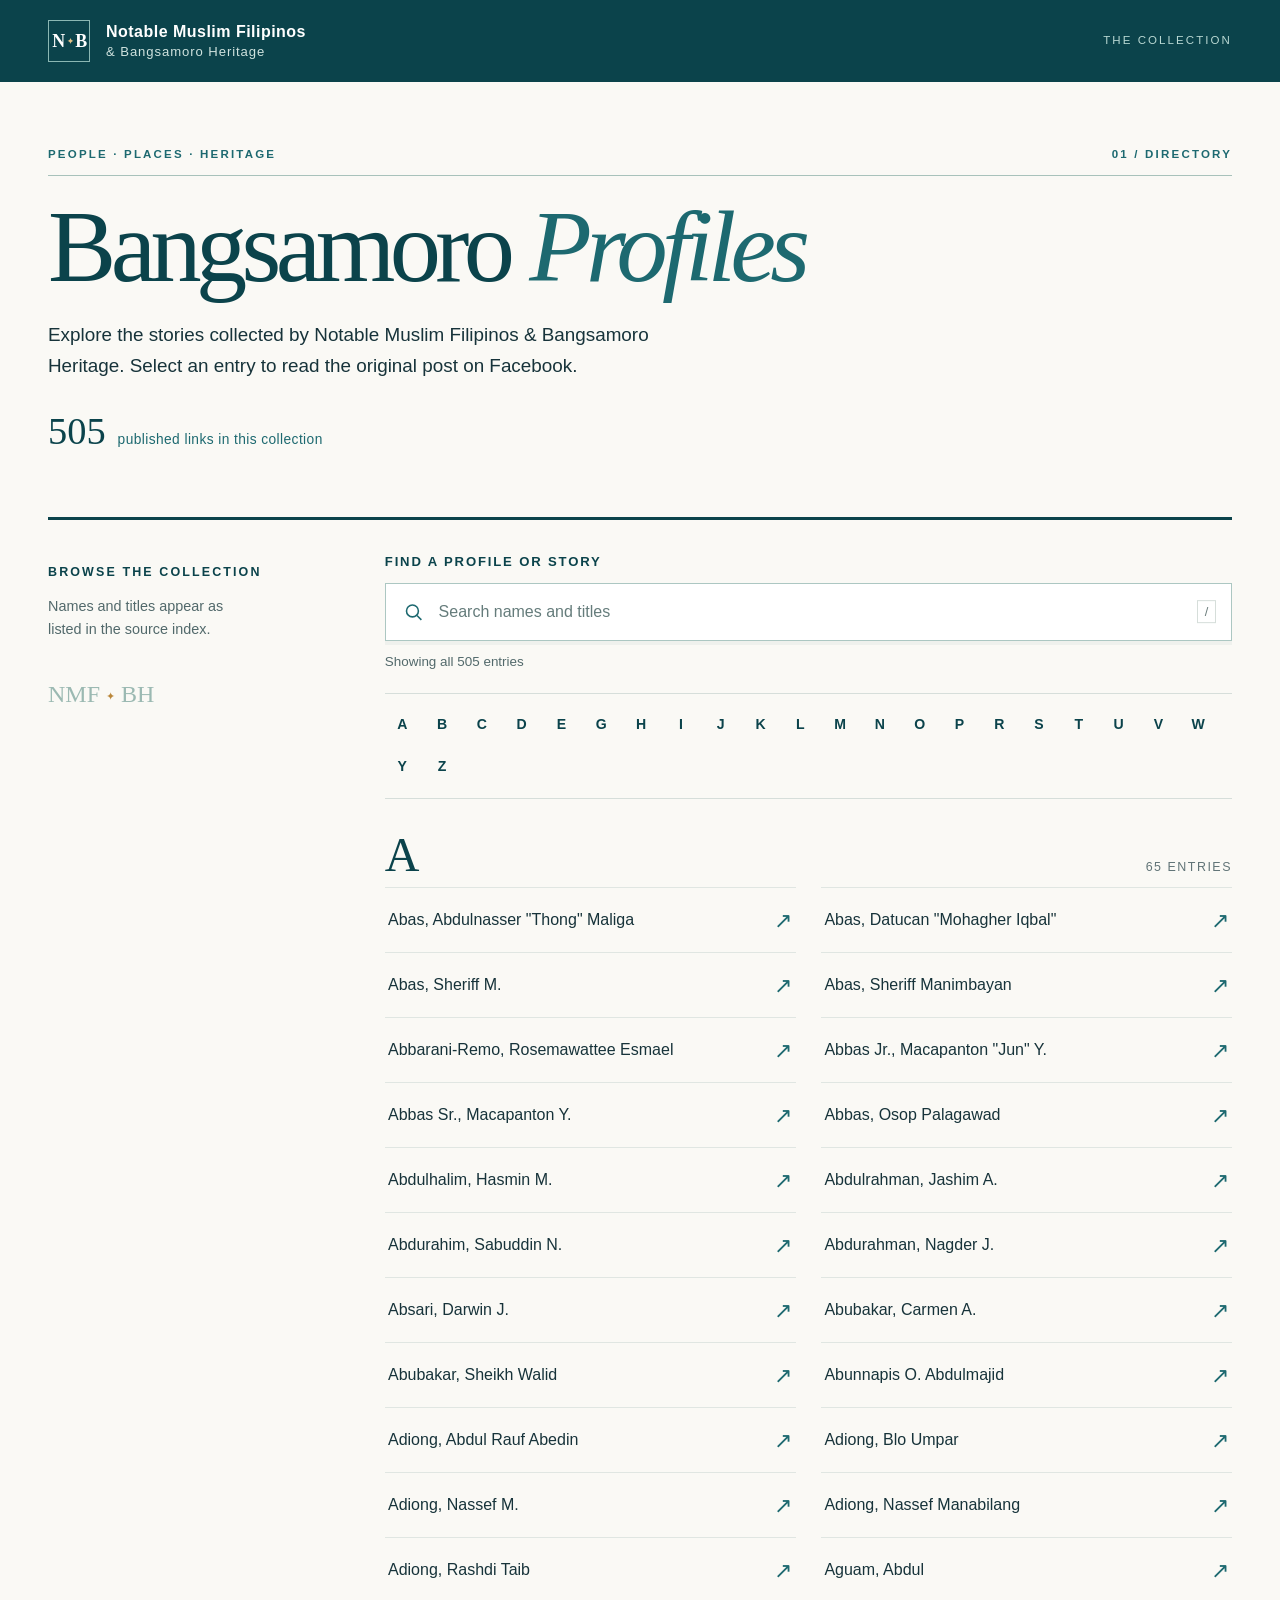
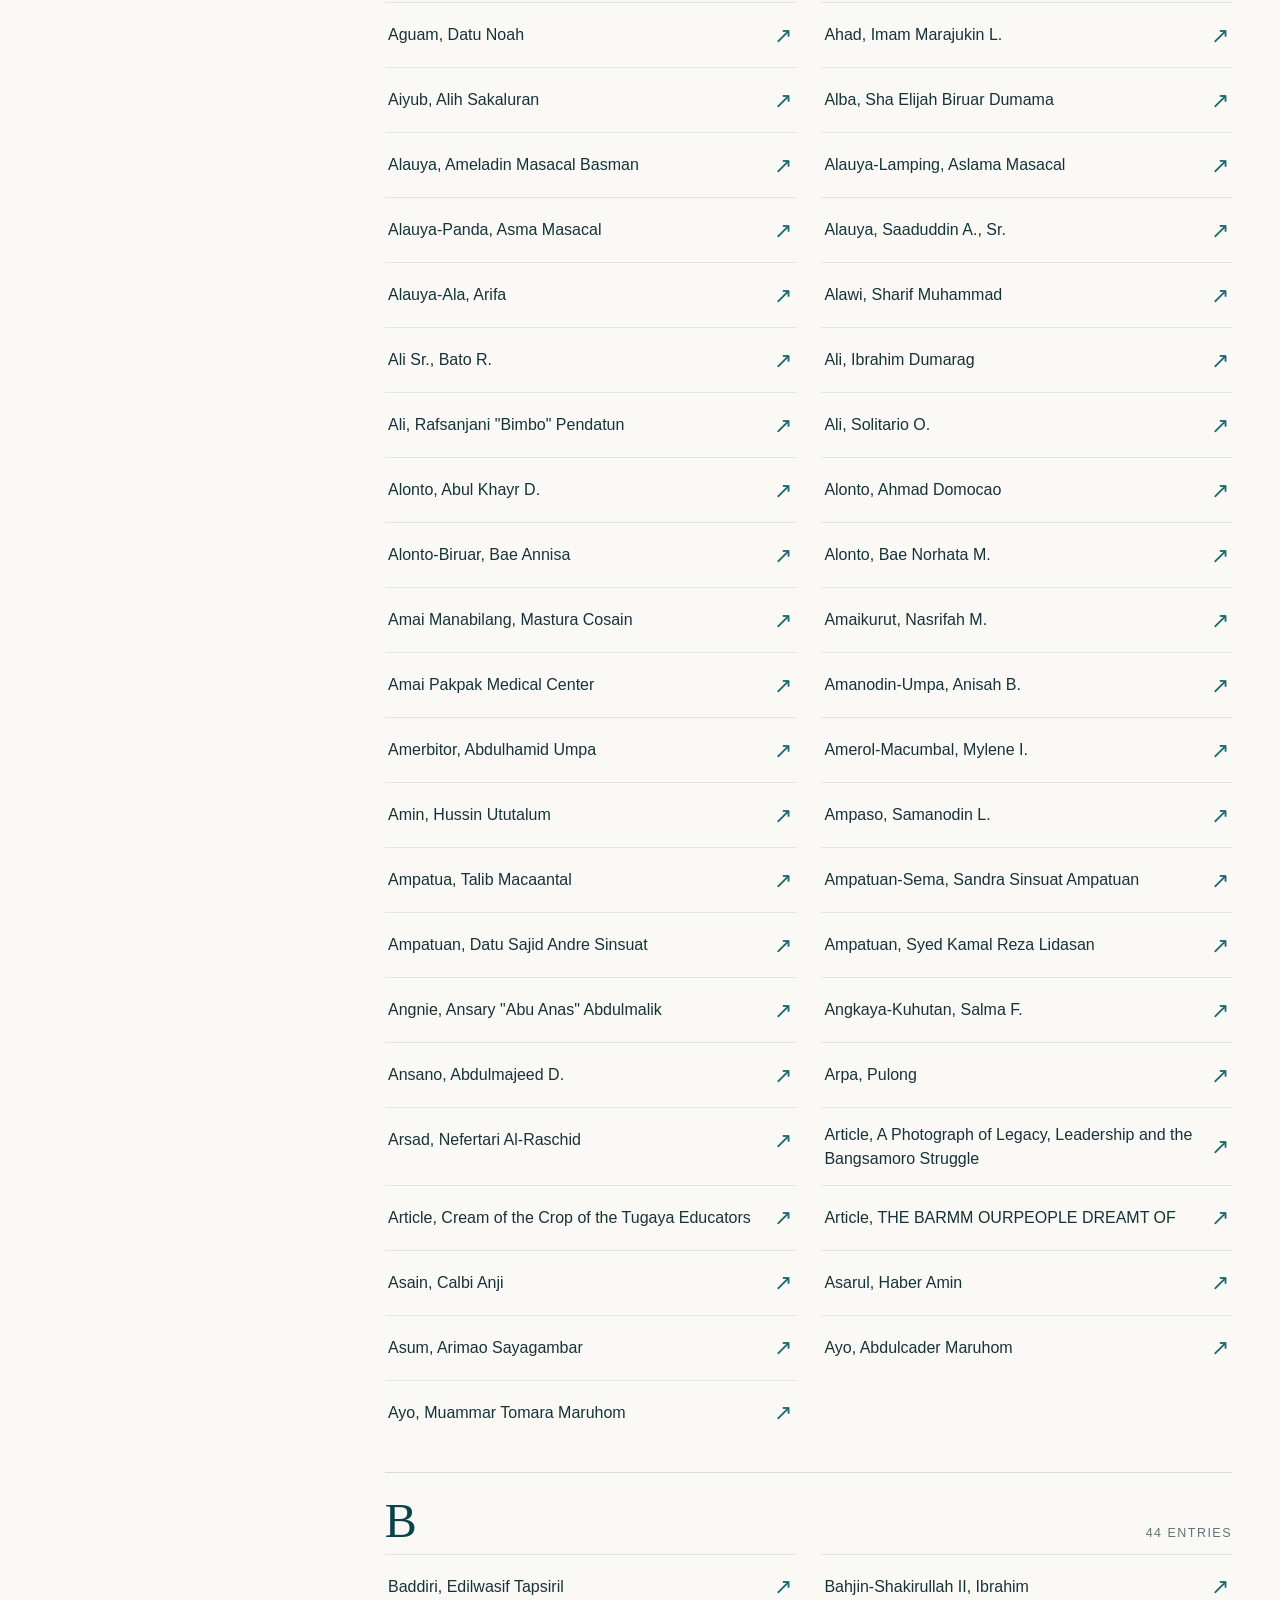
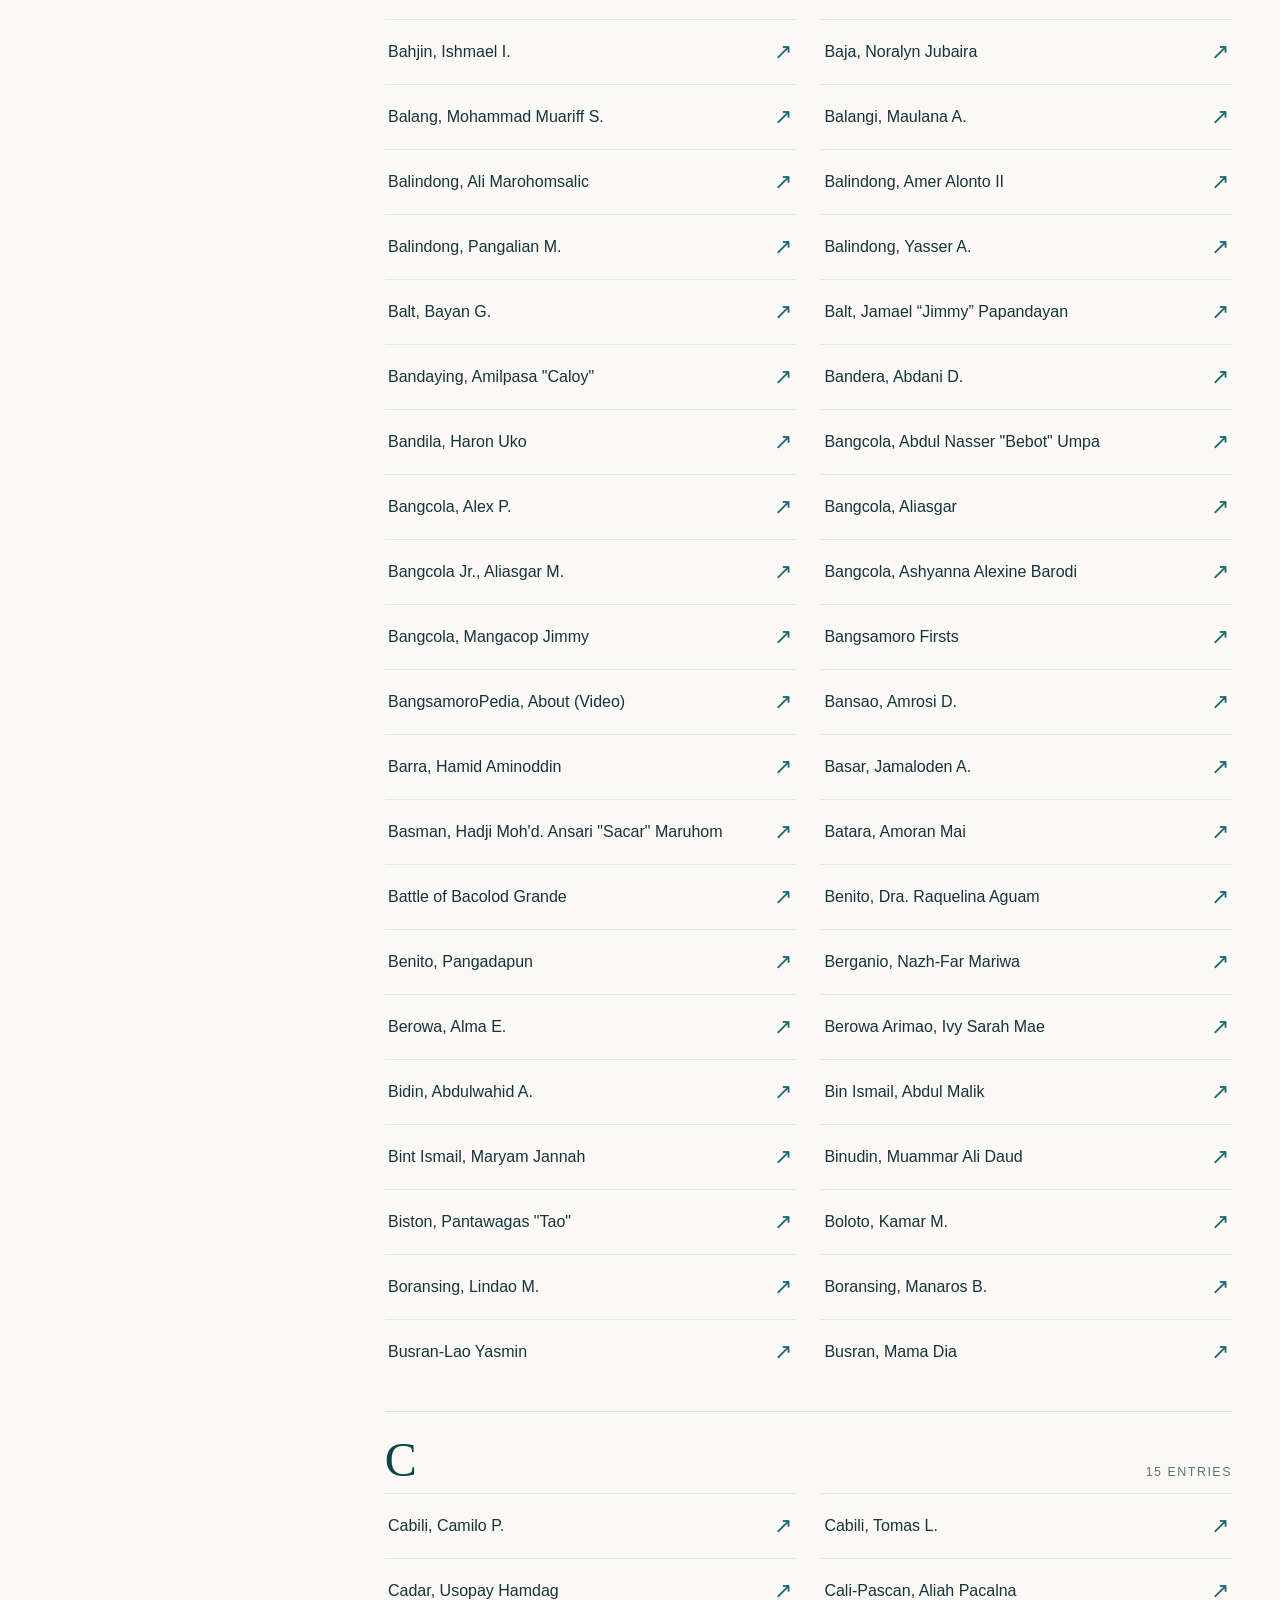
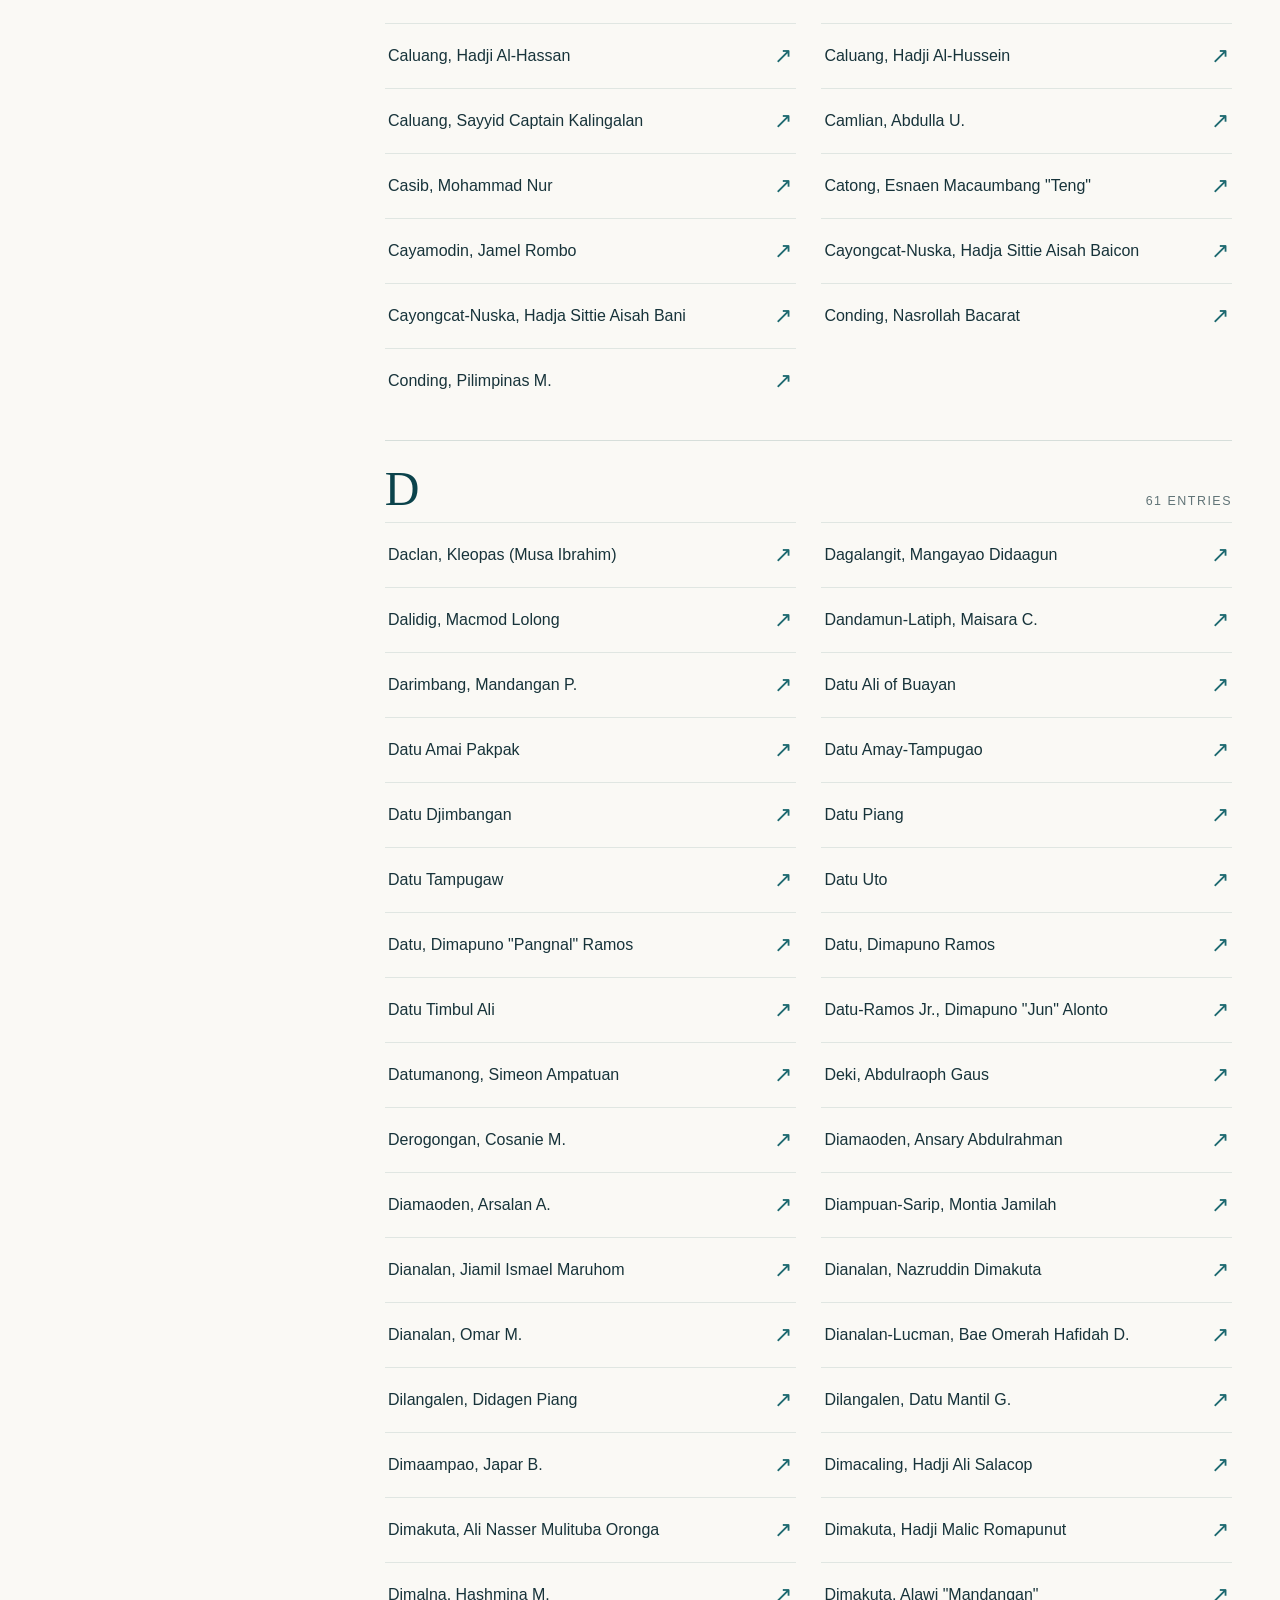
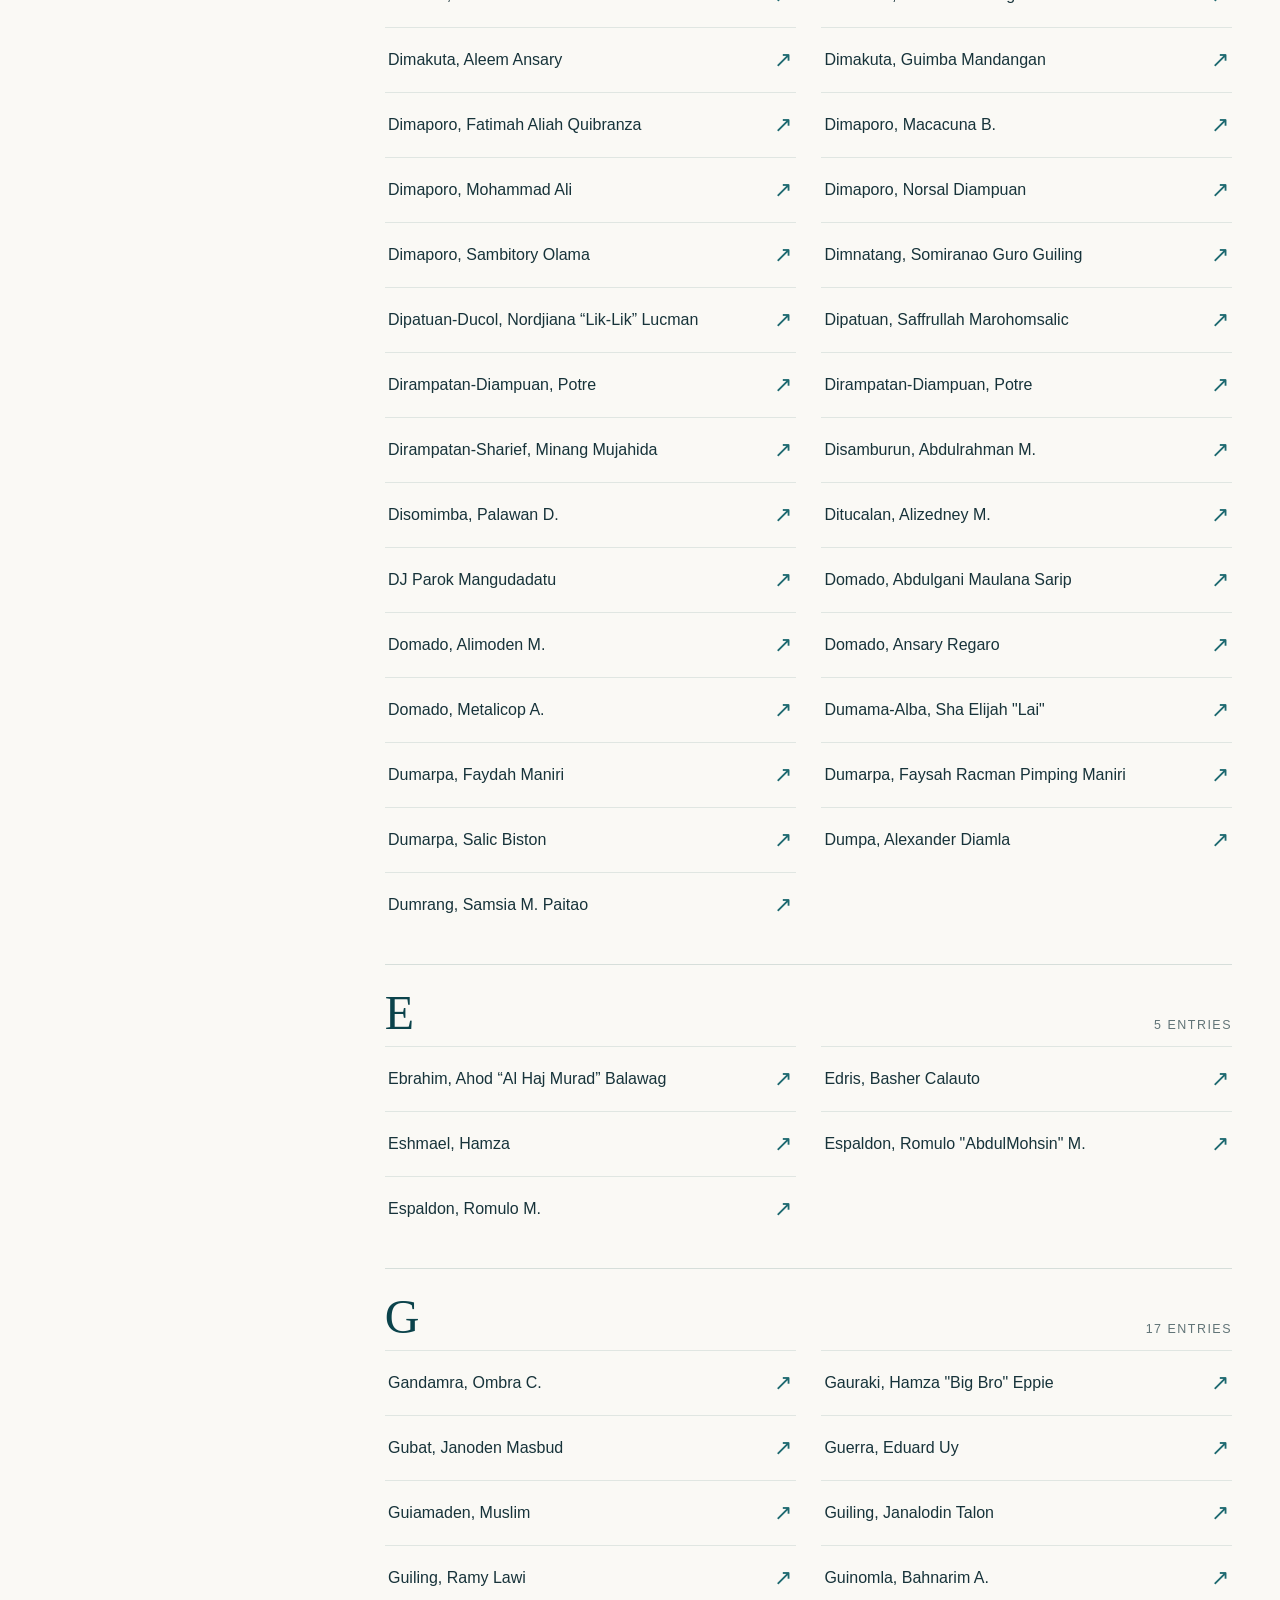
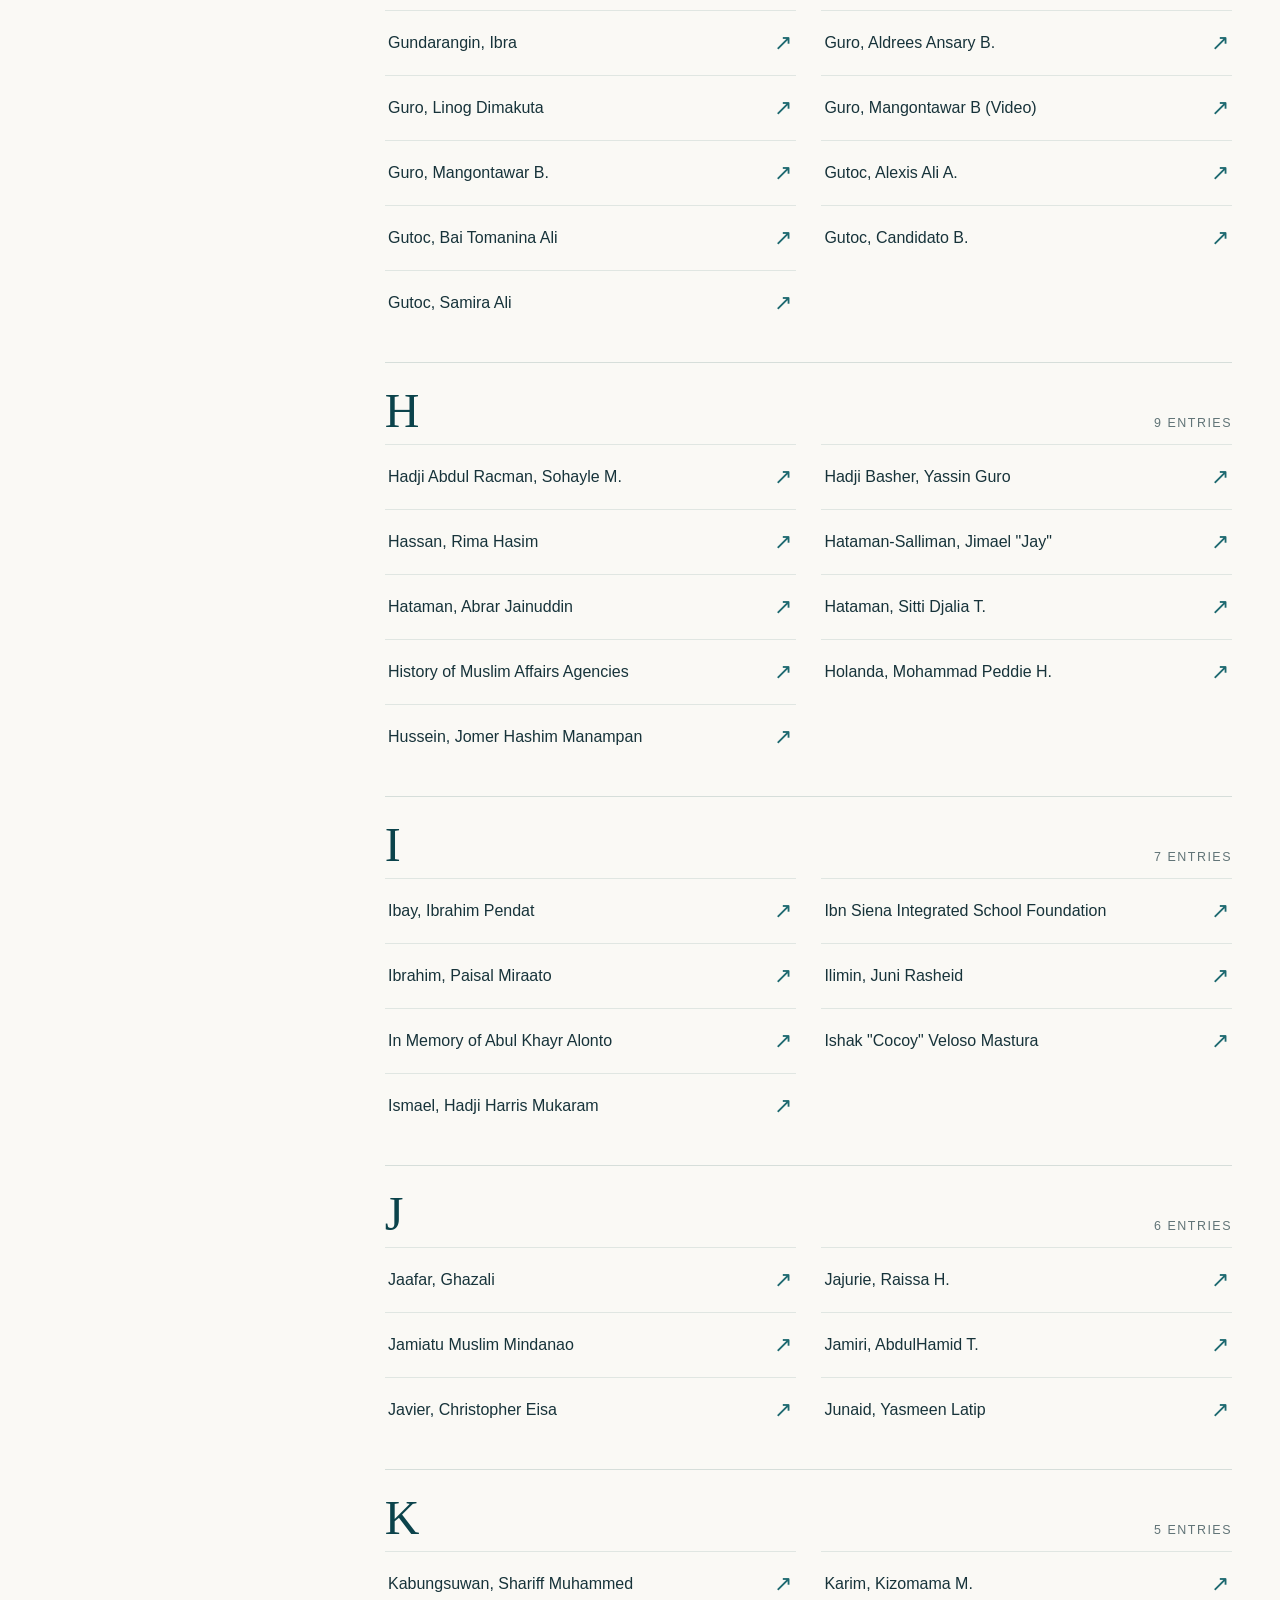
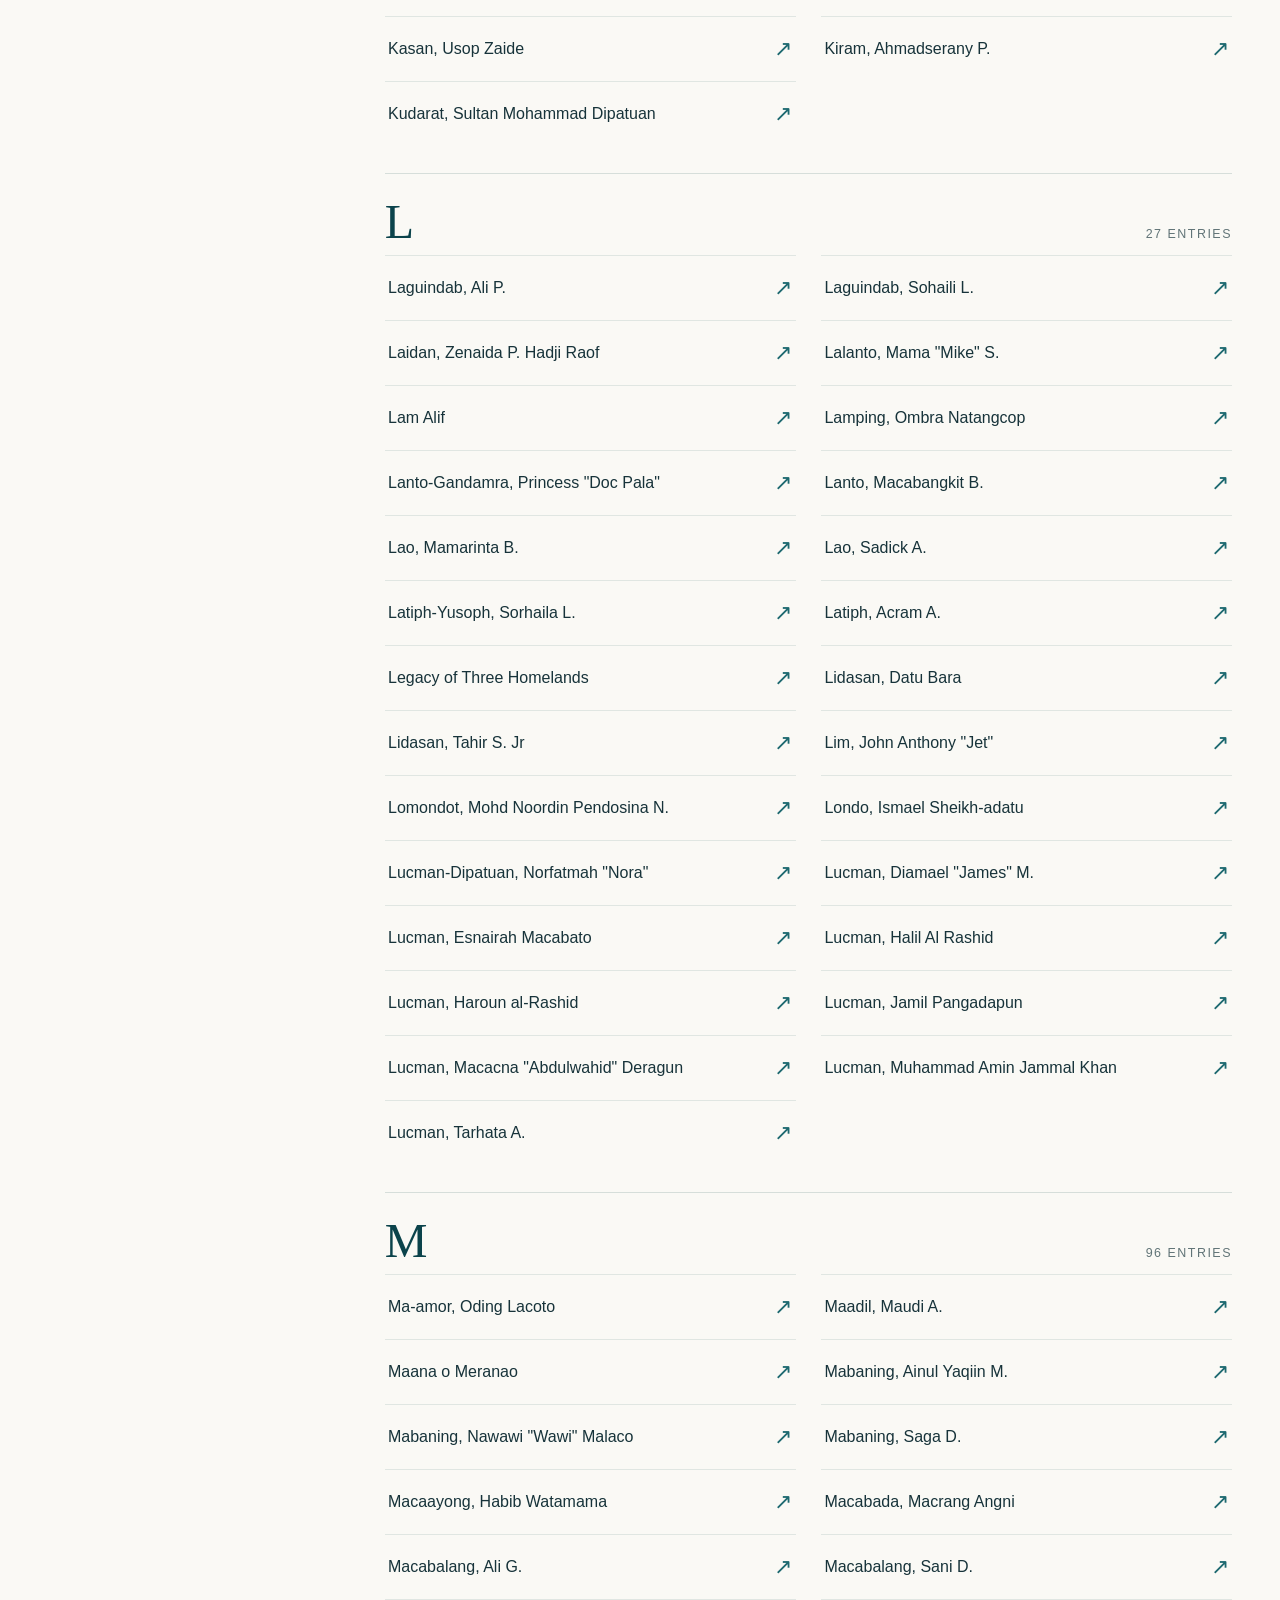
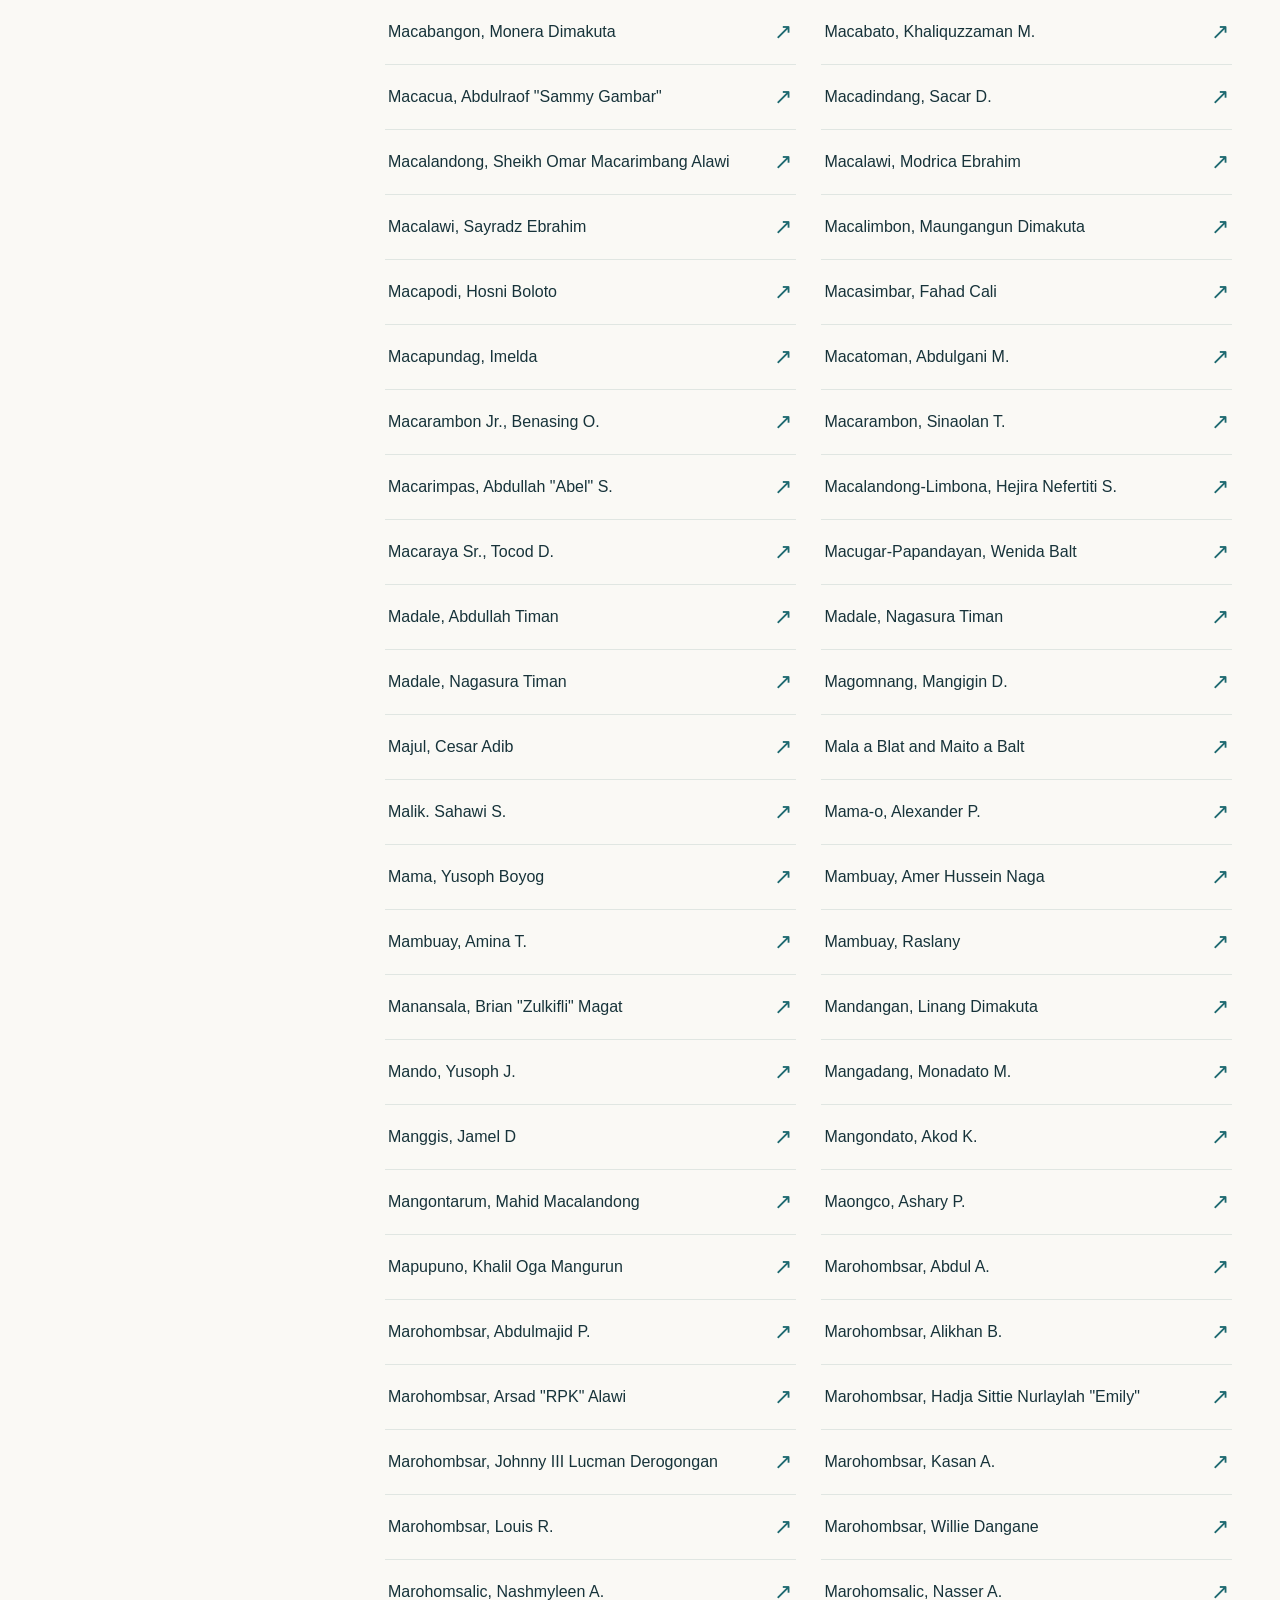
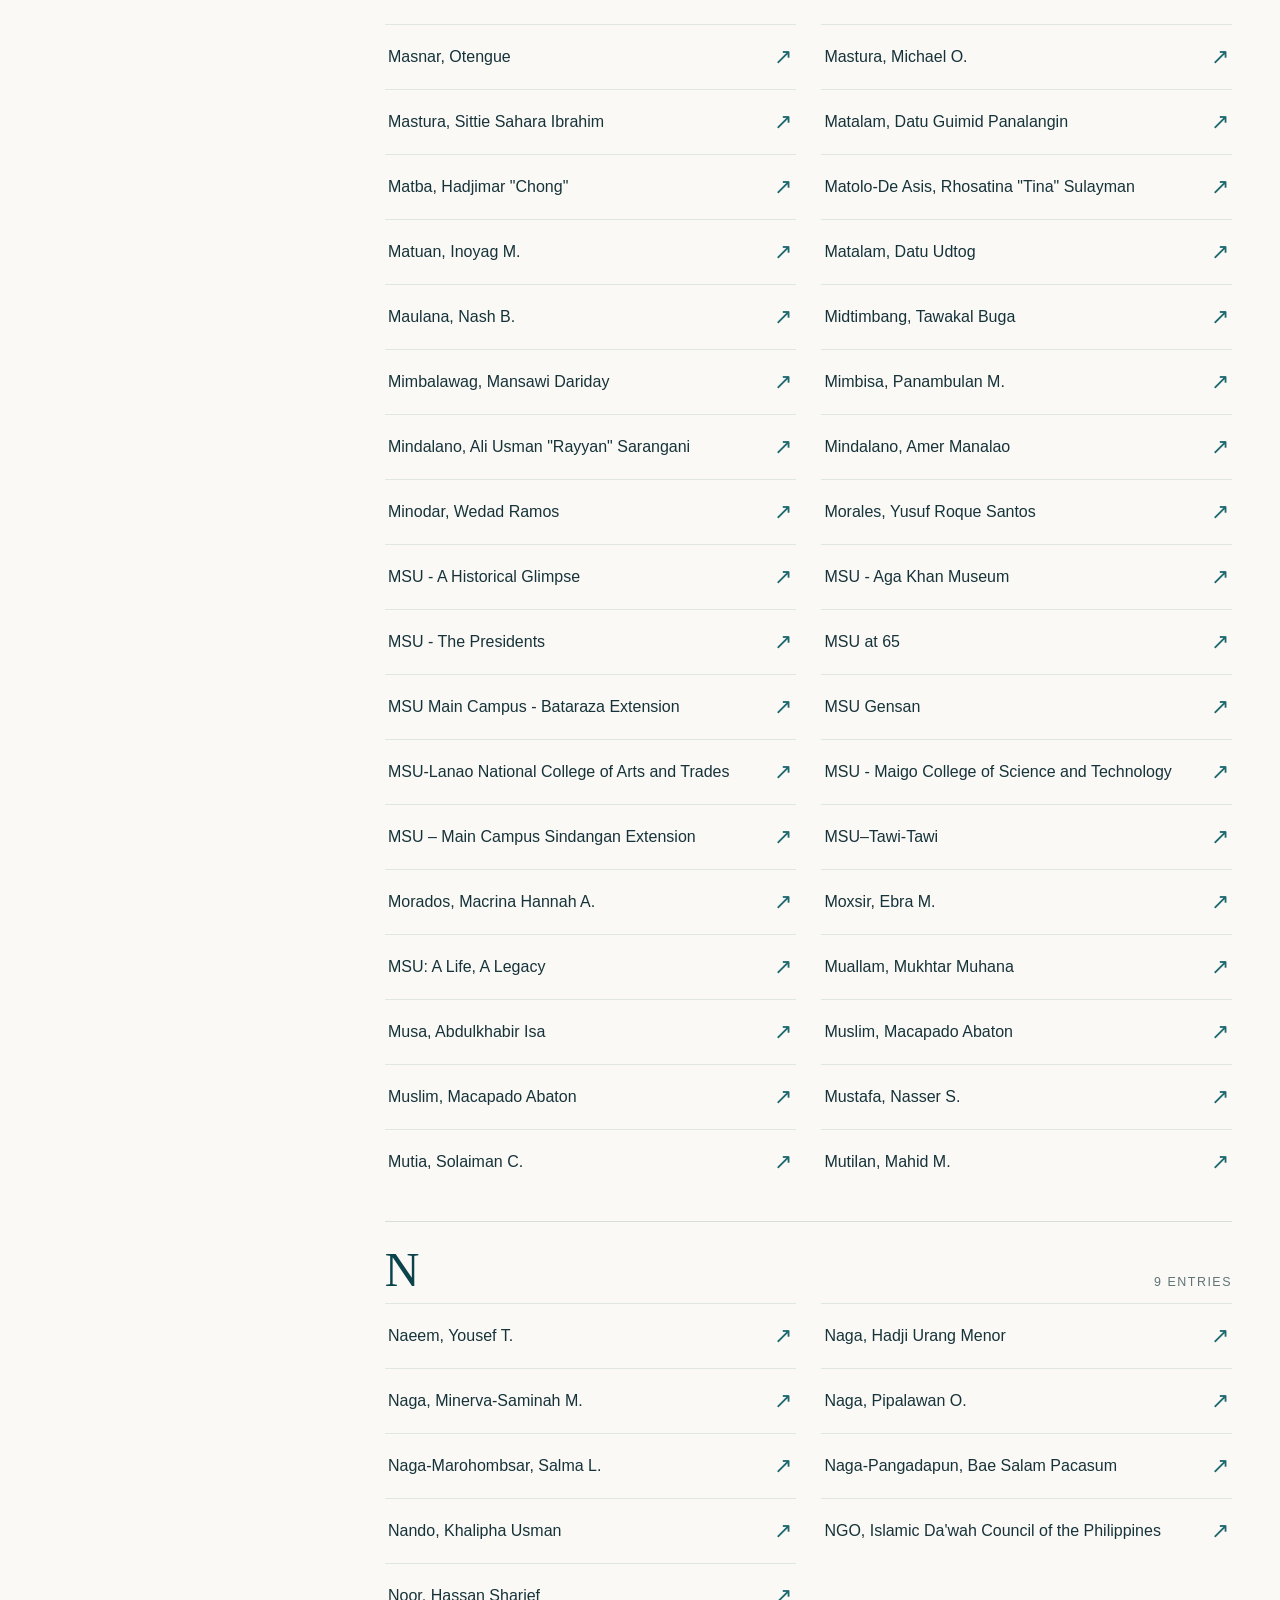
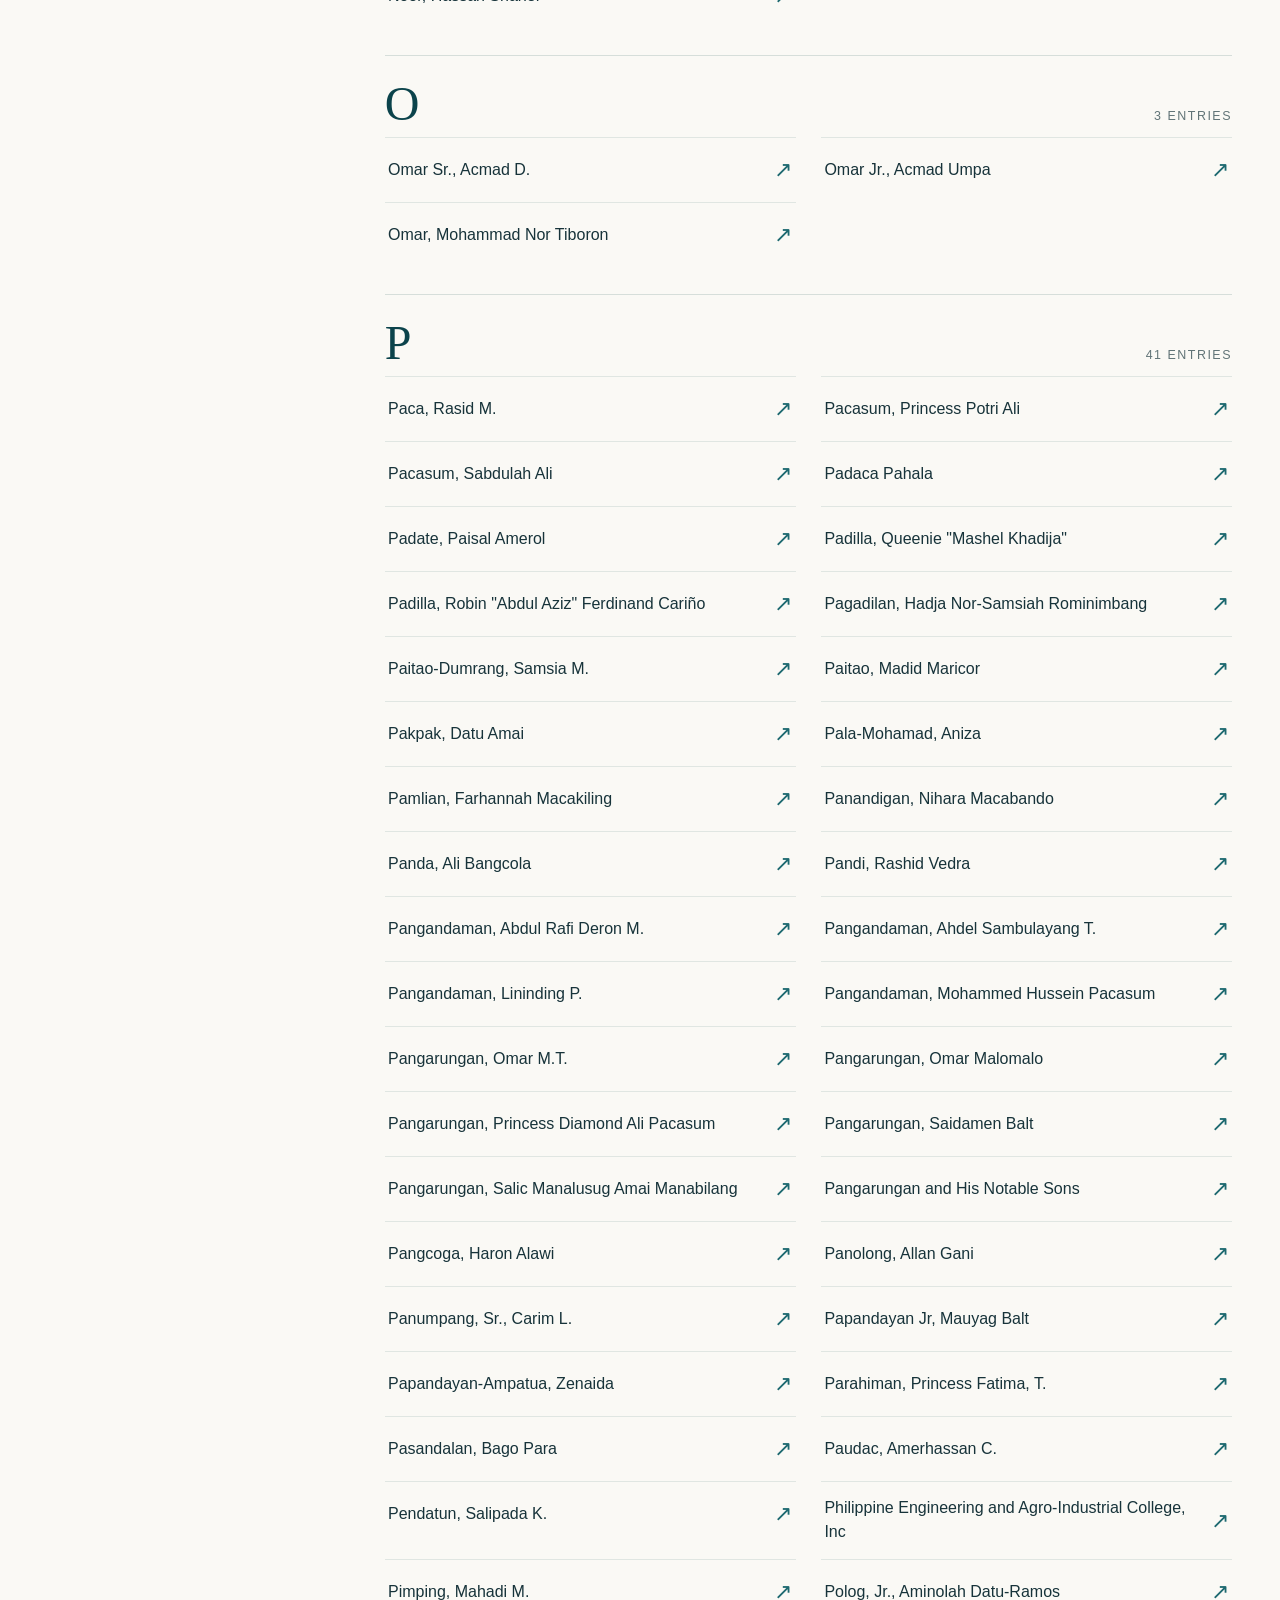
==== commit bd7d12ca: "Update index.html" ====
--- a/index.html
+++ b/index.html
@@ -24,7 +24,7 @@
       <div class="intro-rule"><span>People · Places · Heritage</span><span>01 / Directory</span></div>
       <h1>Bangsamoro <em>Profiles</em></h1>
       <p class="intro-copy">Explore the stories collected by Notable Muslim Filipinos &amp; Bangsamoro Heritage. Select an entry to read the original post on Facebook.</p>
-      <div class="count-line"><strong>483</strong><span>published links in this collection</span></div>
+      <div class="count-line"><strong>505</strong><span>published links in this collection</span></div>
     </div>
 
     <div class="directory-shell">
@@ -42,11 +42,11 @@
             <input id="search" type="search" placeholder="Search names and titles" autocomplete="off" spellcheck="false">
             <kbd>/</kbd>
           </div>
-          <p id="result-count" class="result-count" role="status" aria-live="polite">Showing all 483 entries</p>
+          <p id="result-count" class="result-count" role="status" aria-live="polite">Showing all 505 entries</p>
         </div>
         <nav class="alphabet" aria-label="Browse by first letter"><a href="#A" data-letter="A" aria-label="Jump to A">A</a><a href="#B" data-letter="B" aria-label="Jump to B">B</a><a href="#C" data-letter="C" aria-label="Jump to C">C</a><a href="#D" data-letter="D" aria-label="Jump to D">D</a><a href="#E" data-letter="E" aria-label="Jump to E">E</a><a href="#G" data-letter="G" aria-label="Jump to G">G</a><a href="#H" data-letter="H" aria-label="Jump to H">H</a><a href="#I" data-letter="I" aria-label="Jump to I">I</a><a href="#J" data-letter="J" aria-label="Jump to J">J</a><a href="#K" data-letter="K" aria-label="Jump to K">K</a><a href="#L" data-letter="L" aria-label="Jump to L">L</a><a href="#M" data-letter="M" aria-label="Jump to M">M</a><a href="#N" data-letter="N" aria-label="Jump to N">N</a><a href="#O" data-letter="O" aria-label="Jump to O">O</a><a href="#P" data-letter="P" aria-label="Jump to P">P</a><a href="#R" data-letter="R" aria-label="Jump to R">R</a><a href="#S" data-letter="S" aria-label="Jump to S">S</a><a href="#T" data-letter="T" aria-label="Jump to T">T</a><a href="#U" data-letter="U" aria-label="Jump to U">U</a><a href="#V" data-letter="V" aria-label="Jump to V">V</a><a href="#W" data-letter="W" aria-label="Jump to W">W</a><a href="#Y" data-letter="Y" aria-label="Jump to Y">Y</a><a href="#Z" data-letter="Z" aria-label="Jump to Z">Z</a></nav>
         <div id="empty" class="empty" hidden="">No entries match that search. Try another name or word.</div>
-        <div id="sections"><section class="letter-section" id="A" aria-labelledby="heading-A"><div class="letter-heading"><h2 id="heading-A">A</h2><span>62 entries</span></div><ul class="entries"><li class="entry" data-name="abas, abdulnasser &quot;thong&quot; maliga"><a href="https://www.facebook.com/share/p/1ErPbrTrFw/" target="_blank" rel="noopener noreferrer"><span class="entry-name">Abas, Abdulnasser "Thong" Maliga</span><span class="entry-action" aria-hidden="true">↗</span><span class="sr-only"> (opens Facebook in a new tab)</span></a></li><li class="entry" data-name="abas, datucan &quot;mohagher iqbal&quot;"><a href="https://www.facebook.com/share/p/19hF1ReV3D/" target="_blank" rel="noopener noreferrer"><span class="entry-name">Abas, Datucan "Mohagher Iqbal"</span><span class="entry-action" aria-hidden="true">↗</span><span class="sr-only"> (opens Facebook in a new tab)</span></a></li><li class="entry" data-name="abas, sheriff m."><a href="https://www.facebook.com/share/p/19qGbTBDEW/" target="_blank" rel="noopener noreferrer"><span class="entry-name">Abas, Sheriff M.</span><span class="entry-action" aria-hidden="true">↗</span><span class="sr-only"> (opens Facebook in a new tab)</span></a></li><li class="entry" data-name="abas, sheriff manimbayan"><a href="https://www.facebook.com/share/p/1bYY3deedx/" target="_blank" rel="noopener noreferrer"><span class="entry-name">Abas, Sheriff Manimbayan</span><span class="entry-action" aria-hidden="true">↗</span><span class="sr-only"> (opens Facebook in a new tab)</span></a></li>
+        <div id="sections"><section class="letter-section" id="A" aria-labelledby="heading-A"><div class="letter-heading"><h2 id="heading-A">A</h2><span>65 entries</span></div><ul class="entries"><li class="entry" data-name="abas, abdulnasser &quot;thong&quot; maliga"><a href="https://www.facebook.com/share/p/1ErPbrTrFw/" target="_blank" rel="noopener noreferrer"><span class="entry-name">Abas, Abdulnasser "Thong" Maliga</span><span class="entry-action" aria-hidden="true">↗</span><span class="sr-only"> (opens Facebook in a new tab)</span></a></li><li class="entry" data-name="abas, datucan &quot;mohagher iqbal&quot;"><a href="https://www.facebook.com/share/p/19hF1ReV3D/" target="_blank" rel="noopener noreferrer"><span class="entry-name">Abas, Datucan "Mohagher Iqbal"</span><span class="entry-action" aria-hidden="true">↗</span><span class="sr-only"> (opens Facebook in a new tab)</span></a></li><li class="entry" data-name="abas, sheriff m."><a href="https://www.facebook.com/share/p/19qGbTBDEW/" target="_blank" rel="noopener noreferrer"><span class="entry-name">Abas, Sheriff M.</span><span class="entry-action" aria-hidden="true">↗</span><span class="sr-only"> (opens Facebook in a new tab)</span></a></li><li class="entry" data-name="abas, sheriff manimbayan"><a href="https://www.facebook.com/share/p/1bYY3deedx/" target="_blank" rel="noopener noreferrer"><span class="entry-name">Abas, Sheriff Manimbayan</span><span class="entry-action" aria-hidden="true">↗</span><span class="sr-only"> (opens Facebook in a new tab)</span></a></li>
 <li class="entry" data-name="abbarani-remo, rosemawattee esmael"><a href="https://www.facebook.com/share/p/1EDPGopT17/" target="_blank" rel="noopener noreferrer"><span class="entry-name">Abbarani-Remo, Rosemawattee Esmael</span><span class="entry-action" aria-hidden="true">↗</span><span class="sr-only"> (opens Facebook in a new tab)</span></a></li>
 <li class="entry" data-name="abbas jr., macapanton &quot;jun&quot; y."><a href="https://www.facebook.com/share/p/1Bir38oDXg/" target="_blank" rel="noopener noreferrer"><span class="entry-name">Abbas Jr., Macapanton "Jun" Y.</span><span class="entry-action" aria-hidden="true">↗</span><span class="sr-only"> (opens Facebook in a new tab)</span></a></li>
 <li class="entry" data-name="abbas sr., macapanton y."><a href="https://www.facebook.com/share/p/1Bthf4ZYRF/" target="_blank" rel="noopener noreferrer"><span class="entry-name">Abbas Sr., Macapanton Y.</span><span class="entry-action" aria-hidden="true">↗</span><span class="sr-only"> (opens Facebook in a new tab)</span></a></li>
@@ -84,9 +84,9 @@
 <li class="entry" data-name="ansano, abdulmajeed d."><a href="https://www.facebook.com/share/p/1985G9BEQM/" target="_blank" rel="noopener noreferrer"><span class="entry-name">Ansano, Abdulmajeed D.</span><span class="entry-action" aria-hidden="true">↗</span><span class="sr-only"> (opens Facebook in a new tab)</span></a></li>
 <li class="entry" data-name="arpa, pulong"><a href="https://www.facebook.com/share/p/1P4GxiceJ2/" target="_blank" rel="noopener noreferrer"><span class="entry-name">Arpa, Pulong</span><span class="entry-action" aria-hidden="true">↗</span><span class="sr-only"> (opens Facebook in a new tab)</span></a></li>
 <li class="entry" data-name="arsad, nefertari al-raschid"><a href="https://www.facebook.com/share/p/18jTSiMzWZ/" target="_blank" rel="noopener noreferrer"><span class="entry-name">Arsad, Nefertari Al-Raschid</span><span class="entry-action" aria-hidden="true">↗</span><span class="sr-only"> (opens Facebook in a new tab)</span></a></li>
-<li class="entry" data-name="asain, calbi anji"><a href="https://www.facebook.com/share/p/1amz9hBPpa/" target="_blank" rel="noopener noreferrer"><span class="entry-name">Asain, Calbi Anji</span><span class="entry-action" aria-hidden="true">↗</span><span class="sr-only"> (opens Facebook in a new tab)</span></a></li><li class="entry" data-name="asarul, haber amin"><a href="https://www.facebook.com/share/p/1ExiuX7EBt/" target="_blank" rel="noopener noreferrer"><span class="entry-name">Asarul, Haber Amin</span><span class="entry-action" aria-hidden="true">↗</span><span class="sr-only"> (opens Facebook in a new tab)</span></a></li><li class="entry" data-name="asum, arimao sayagambar"><a href="https://www.facebook.com/share/p/1CYCeLv7if/" target="_blank" rel="noopener noreferrer"><span class="entry-name">Asum, Arimao Sayagambar</span><span class="entry-action" aria-hidden="true">↗</span><span class="sr-only"> (opens Facebook in a new tab)</span></a></li><li class="entry" data-name="ayo, abdulcader maruhom"><a href="https://www.facebook.com/share/p/1Eg8pFqvEb/" target="_blank" rel="noopener noreferrer"><span class="entry-name">Ayo, Abdulcader Maruhom</span><span class="entry-action" aria-hidden="true">↗</span><span class="sr-only"> (opens Facebook in a new tab)</span></a></li>
+<li class="entry" data-name="article, a photograph of legacy, leadership and the bangsamoro struggle"><a href="https://www.facebook.com/share/p/1Faj1XSKaf/" target="_blank" rel="noopener noreferrer"><span class="entry-name">Article, A Photograph of Legacy, Leadership and the Bangsamoro Struggle</span><span class="entry-action" aria-hidden="true">↗</span><span class="sr-only"> (opens Facebook in a new tab)</span></a></li><li class="entry" data-name="article, cream of the crop of the tugaya educators"><a href="https://www.facebook.com/share/p/1H1jfAGPvm/" target="_blank" rel="noopener noreferrer"><span class="entry-name">Article, Cream of the Crop of the Tugaya Educators</span><span class="entry-action" aria-hidden="true">↗</span><span class="sr-only"> (opens Facebook in a new tab)</span></a></li><li class="entry" data-name="article, the barmm ourpeople dreamt of"><a href="https://www.facebook.com/share/p/1EJ7aQXCv3/" target="_blank" rel="noopener noreferrer"><span class="entry-name">Article, THE BARMM OURPEOPLE DREAMT OF</span><span class="entry-action" aria-hidden="true">↗</span><span class="sr-only"> (opens Facebook in a new tab)</span></a></li><li class="entry" data-name="asain, calbi anji"><a href="https://www.facebook.com/share/p/1amz9hBPpa/" target="_blank" rel="noopener noreferrer"><span class="entry-name">Asain, Calbi Anji</span><span class="entry-action" aria-hidden="true">↗</span><span class="sr-only"> (opens Facebook in a new tab)</span></a></li><li class="entry" data-name="asarul, haber amin"><a href="https://www.facebook.com/share/p/1ExiuX7EBt/" target="_blank" rel="noopener noreferrer"><span class="entry-name">Asarul, Haber Amin</span><span class="entry-action" aria-hidden="true">↗</span><span class="sr-only"> (opens Facebook in a new tab)</span></a></li><li class="entry" data-name="asum, arimao sayagambar"><a href="https://www.facebook.com/share/p/1CYCeLv7if/" target="_blank" rel="noopener noreferrer"><span class="entry-name">Asum, Arimao Sayagambar</span><span class="entry-action" aria-hidden="true">↗</span><span class="sr-only"> (opens Facebook in a new tab)</span></a></li><li class="entry" data-name="ayo, abdulcader maruhom"><a href="https://www.facebook.com/share/p/1Eg8pFqvEb/" target="_blank" rel="noopener noreferrer"><span class="entry-name">Ayo, Abdulcader Maruhom</span><span class="entry-action" aria-hidden="true">↗</span><span class="sr-only"> (opens Facebook in a new tab)</span></a></li>
 <li class="entry" data-name="ayo, muammar tomara maruhom"><a href="https://www.facebook.com/share/p/166r67Tf35j/" target="_blank" rel="noopener noreferrer"><span class="entry-name">Ayo, Muammar Tomara Maruhom</span><span class="entry-action" aria-hidden="true">↗</span><span class="sr-only"> (opens Facebook in a new tab)</span></a></li></ul></section>
-<section class="letter-section" id="B" aria-labelledby="heading-B"><div class="letter-heading"><h2 id="heading-B">B</h2><span>43 entries</span></div><ul class="entries"><li class="entry" data-name="baddiri, edilwasif tapsiril"><a href="https://www.facebook.com/share/p/1JfD4B3qez/" target="_blank" rel="noopener noreferrer"><span class="entry-name">Baddiri, Edilwasif Tapsiril</span><span class="entry-action" aria-hidden="true">↗</span><span class="sr-only"> (opens Facebook in a new tab)</span></a></li>
+<section class="letter-section" id="B" aria-labelledby="heading-B"><div class="letter-heading"><h2 id="heading-B">B</h2><span>44 entries</span></div><ul class="entries"><li class="entry" data-name="baddiri, edilwasif tapsiril"><a href="https://www.facebook.com/share/p/1JfD4B3qez/" target="_blank" rel="noopener noreferrer"><span class="entry-name">Baddiri, Edilwasif Tapsiril</span><span class="entry-action" aria-hidden="true">↗</span><span class="sr-only"> (opens Facebook in a new tab)</span></a></li>
 <li class="entry" data-name="bahjin-shakirullah ii, ibrahim"><a href="https://www.facebook.com/share/p/1BR5ZyY8Uu/" target="_blank" rel="noopener noreferrer"><span class="entry-name">Bahjin-Shakirullah II, Ibrahim</span><span class="entry-action" aria-hidden="true">↗</span><span class="sr-only"> (opens Facebook in a new tab)</span></a></li>
 <li class="entry" data-name="bahjin, ishmael i."><a href="https://www.facebook.com/share/p/1Px5NrtCkf/" target="_blank" rel="noopener noreferrer"><span class="entry-name">Bahjin, Ishmael I.</span><span class="entry-action" aria-hidden="true">↗</span><span class="sr-only"> (opens Facebook in a new tab)</span></a></li>
 <li class="entry" data-name="baja, noralyn jubaira"><a href="https://www.facebook.com/share/p/19QaP74Xf4/" target="_blank" rel="noopener noreferrer"><span class="entry-name">Baja, Noralyn Jubaira</span><span class="entry-action" aria-hidden="true">↗</span><span class="sr-only"> (opens Facebook in a new tab)</span></a></li>
@@ -106,7 +106,7 @@
 <li class="entry" data-name="bangcola, ashyanna alexine barodi"><a href="https://www.facebook.com/share/p/1CgdH7S34e/" target="_blank" rel="noopener noreferrer"><span class="entry-name">Bangcola, Ashyanna Alexine Barodi</span><span class="entry-action" aria-hidden="true">↗</span><span class="sr-only"> (opens Facebook in a new tab)</span></a></li>
 <li class="entry" data-name="bangcola, mangacop jimmy"><a href="https://www.facebook.com/share/p/19ZP5tBgFG/" target="_blank" rel="noopener noreferrer"><span class="entry-name">Bangcola, Mangacop Jimmy</span><span class="entry-action" aria-hidden="true">↗</span><span class="sr-only"> (opens Facebook in a new tab)</span></a></li>
 <li class="entry" data-name="bangsamoro firsts"><a href="https://www.facebook.com/share/p/18ue452uuk/" target="_blank" rel="noopener noreferrer"><span class="entry-name">Bangsamoro Firsts</span><span class="entry-action" aria-hidden="true">↗</span><span class="sr-only"> (opens Facebook in a new tab)</span></a></li>
-<li class="entry" data-name="bansao, amrosi d."><a href="https://www.facebook.com/share/p/1BvG4Aa96o/" target="_blank" rel="noopener noreferrer"><span class="entry-name">Bansao, Amrosi D.</span><span class="entry-action" aria-hidden="true">↗</span><span class="sr-only"> (opens Facebook in a new tab)</span></a></li>
+<li class="entry" data-name="bangsamoropedia, about (video)"><a href="https://www.facebook.com/share/r/19eLZuweba/" target="_blank" rel="noopener noreferrer"><span class="entry-name">BangsamoroPedia, About (Video)</span><span class="entry-action" aria-hidden="true">↗</span><span class="sr-only"> (opens Facebook in a new tab)</span></a></li><li class="entry" data-name="bansao, amrosi d."><a href="https://www.facebook.com/share/p/1BvG4Aa96o/" target="_blank" rel="noopener noreferrer"><span class="entry-name">Bansao, Amrosi D.</span><span class="entry-action" aria-hidden="true">↗</span><span class="sr-only"> (opens Facebook in a new tab)</span></a></li>
 <li class="entry" data-name="barra, hamid aminoddin"><a href="https://www.facebook.com/share/p/19AxLkhpAD/" target="_blank" rel="noopener noreferrer"><span class="entry-name">Barra, Hamid Aminoddin</span><span class="entry-action" aria-hidden="true">↗</span><span class="sr-only"> (opens Facebook in a new tab)</span></a></li>
 <li class="entry" data-name="basar, jamaloden a."><a href="https://www.facebook.com/share/p/1EwY1DJB6K/" target="_blank" rel="noopener noreferrer"><span class="entry-name">Basar, Jamaloden A.</span><span class="entry-action" aria-hidden="true">↗</span><span class="sr-only"> (opens Facebook in a new tab)</span></a></li>
 <li class="entry" data-name="basman, hadji moh'd. ansari &quot;sacar&quot; maruhom"><a href="https://www.facebook.com/share/p/1C6CPKf9AG/" target="_blank" rel="noopener noreferrer"><span class="entry-name">Basman, Hadji Moh'd. Ansari "Sacar" Maruhom</span><span class="entry-action" aria-hidden="true">↗</span><span class="sr-only"> (opens Facebook in a new tab)</span></a></li><li class="entry" data-name="batara, amoran mai"><a href="https://www.facebook.com/share/p/1EgquML7Me/" target="_blank" rel="noopener noreferrer"><span class="entry-name">Batara, Amoran Mai</span><span class="entry-action" aria-hidden="true">↗</span><span class="sr-only"> (opens Facebook in a new tab)</span></a></li>
@@ -133,7 +133,7 @@
 <li class="entry" data-name="cayamodin, jamel rombo"><a href="https://www.facebook.com/share/p/1E618VptR6/" target="_blank" rel="noopener noreferrer"><span class="entry-name">Cayamodin, Jamel Rombo</span><span class="entry-action" aria-hidden="true">↗</span><span class="sr-only"> (opens Facebook in a new tab)</span></a></li><li class="entry" data-name="cayongcat-nuska, hadja sittie aisah baicon"><a href="https://www.facebook.com/share/p/1BxjA1sNiU/" target="_blank" rel="noopener noreferrer"><span class="entry-name">Cayongcat-Nuska, Hadja Sittie Aisah Baicon</span><span class="entry-action" aria-hidden="true">↗</span><span class="sr-only"> (opens Facebook in a new tab)</span></a></li><li class="entry" data-name="cayongcat-nuska, hadja sittie aisah bani"><a href="https://www.facebook.com/share/p/19Z5p8runG/" target="_blank" rel="noopener noreferrer"><span class="entry-name">Cayongcat-Nuska, Hadja Sittie Aisah Bani</span><span class="entry-action" aria-hidden="true">↗</span><span class="sr-only"> (opens Facebook in a new tab)</span></a></li>
 <li class="entry" data-name="conding, nasrollah bacarat"><a href="https://www.facebook.com/share/p/14v24F1a1LX/" target="_blank" rel="noopener noreferrer"><span class="entry-name">Conding, Nasrollah Bacarat</span><span class="entry-action" aria-hidden="true">↗</span><span class="sr-only"> (opens Facebook in a new tab)</span></a></li>
 <li class="entry" data-name="conding, pilimpinas m."><a href="https://www.facebook.com/share/p/1DcveQfGhT/" target="_blank" rel="noopener noreferrer"><span class="entry-name">Conding, Pilimpinas M.</span><span class="entry-action" aria-hidden="true">↗</span><span class="sr-only"> (opens Facebook in a new tab)</span></a></li></ul></section>
-<section class="letter-section" id="D" aria-labelledby="heading-D"><div class="letter-heading"><h2 id="heading-D">D</h2><span>60 entries</span></div><ul class="entries"><li class="entry" data-name="daclan, kleopas (musa ibrahim)"><a href="https://www.facebook.com/share/p/1Hvj5pJPLM/" target="_blank" rel="noopener noreferrer"><span class="entry-name">Daclan, Kleopas (Musa Ibrahim)</span><span class="entry-action" aria-hidden="true">↗</span><span class="sr-only"> (opens Facebook in a new tab)</span></a></li><li class="entry" data-name="dagalangit, mangayao didaagun"><a href="https://www.facebook.com/share/p/1DykBYtJQP/" target="_blank" rel="noopener noreferrer"><span class="entry-name">Dagalangit, Mangayao Didaagun</span><span class="entry-action" aria-hidden="true">↗</span><span class="sr-only"> (opens Facebook in a new tab)</span></a></li><li class="entry" data-name="dalidig, macmod lolong"><a href="https://www.facebook.com/share/p/1C4MqdUjv9/" target="_blank" rel="noopener noreferrer"><span class="entry-name">Dalidig, Macmod Lolong</span><span class="entry-action" aria-hidden="true">↗</span><span class="sr-only"> (opens Facebook in a new tab)</span></a></li>
+<section class="letter-section" id="D" aria-labelledby="heading-D"><div class="letter-heading"><h2 id="heading-D">D</h2><span>61 entries</span></div><ul class="entries"><li class="entry" data-name="daclan, kleopas (musa ibrahim)"><a href="https://www.facebook.com/share/p/1Hvj5pJPLM/" target="_blank" rel="noopener noreferrer"><span class="entry-name">Daclan, Kleopas (Musa Ibrahim)</span><span class="entry-action" aria-hidden="true">↗</span><span class="sr-only"> (opens Facebook in a new tab)</span></a></li><li class="entry" data-name="dagalangit, mangayao didaagun"><a href="https://www.facebook.com/share/p/1DykBYtJQP/" target="_blank" rel="noopener noreferrer"><span class="entry-name">Dagalangit, Mangayao Didaagun</span><span class="entry-action" aria-hidden="true">↗</span><span class="sr-only"> (opens Facebook in a new tab)</span></a></li><li class="entry" data-name="dalidig, macmod lolong"><a href="https://www.facebook.com/share/p/1C4MqdUjv9/" target="_blank" rel="noopener noreferrer"><span class="entry-name">Dalidig, Macmod Lolong</span><span class="entry-action" aria-hidden="true">↗</span><span class="sr-only"> (opens Facebook in a new tab)</span></a></li>
 <li class="entry" data-name="dandamun-latiph, maisara c."><a href="https://www.facebook.com/share/p/1M1LcAvXmH/" target="_blank" rel="noopener noreferrer"><span class="entry-name">Dandamun-Latiph, Maisara C.</span><span class="entry-action" aria-hidden="true">↗</span><span class="sr-only"> (opens Facebook in a new tab)</span></a></li>
 <li class="entry" data-name="darimbang, mandangan p."><a href="https://www.facebook.com/share/p/1DYxtnGPH8/" target="_blank" rel="noopener noreferrer"><span class="entry-name">Darimbang, Mandangan P.</span><span class="entry-action" aria-hidden="true">↗</span><span class="sr-only"> (opens Facebook in a new tab)</span></a></li>
 <li class="entry" data-name="datu ali of buayan"><a href="https://www.facebook.com/share/p/1HMhGwFeyJ/" target="_blank" rel="noopener noreferrer"><span class="entry-name">Datu Ali of Buayan</span><span class="entry-action" aria-hidden="true">↗</span><span class="sr-only"> (opens Facebook in a new tab)</span></a></li><li class="entry" data-name="datu amai pakpak"><a href="https://www.facebook.com/share/p/1K8wdhNZLV/" target="_blank" rel="noopener noreferrer"><span class="entry-name">Datu Amai Pakpak</span><span class="entry-action" aria-hidden="true">↗</span><span class="sr-only"> (opens Facebook in a new tab)</span></a></li>
@@ -168,22 +168,22 @@
 <li class="entry" data-name="disomimba, palawan d."><a href="https://www.facebook.com/share/p/1HiM6DbWea/" target="_blank" rel="noopener noreferrer"><span class="entry-name">Disomimba, Palawan D.</span><span class="entry-action" aria-hidden="true">↗</span><span class="sr-only"> (opens Facebook in a new tab)</span></a></li>
 <li class="entry" data-name="ditucalan, alizedney m."><a href="https://www.facebook.com/share/p/1866MBUDLb/" target="_blank" rel="noopener noreferrer"><span class="entry-name">Ditucalan, Alizedney M.</span><span class="entry-action" aria-hidden="true">↗</span><span class="sr-only"> (opens Facebook in a new tab)</span></a></li>
 <li class="entry" data-name="dj parok mangudadatu"><a href="https://www.facebook.com/share/p/19Dr5jMnpj/" target="_blank" rel="noopener noreferrer"><span class="entry-name">DJ Parok Mangudadatu</span><span class="entry-action" aria-hidden="true">↗</span><span class="sr-only"> (opens Facebook in a new tab)</span></a></li><li class="entry" data-name="domado, abdulgani maulana sarip"><a href="https://www.facebook.com/share/p/1LwcDFT1hf/" target="_blank" rel="noopener noreferrer"><span class="entry-name">Domado, Abdulgani Maulana Sarip</span><span class="entry-action" aria-hidden="true">↗</span><span class="sr-only"> (opens Facebook in a new tab)</span></a></li>
-<li class="entry" data-name="domado, alimoden m."><a href="https://www.facebook.com/share/p/1HKHDEcfre/" target="_blank" rel="noopener noreferrer"><span class="entry-name">Domado, Alimoden M.</span><span class="entry-action" aria-hidden="true">↗</span><span class="sr-only"> (opens Facebook in a new tab)</span></a></li><li class="entry" data-name="domado, metalicop a."><a href="https://www.facebook.com/share/p/1dbMu6ve2N/" target="_blank" rel="noopener noreferrer"><span class="entry-name">Domado, Metalicop A.</span><span class="entry-action" aria-hidden="true">↗</span><span class="sr-only"> (opens Facebook in a new tab)</span></a></li>
+<li class="entry" data-name="domado, alimoden m."><a href="https://www.facebook.com/share/p/1HKHDEcfre/" target="_blank" rel="noopener noreferrer"><span class="entry-name">Domado, Alimoden M.</span><span class="entry-action" aria-hidden="true">↗</span><span class="sr-only"> (opens Facebook in a new tab)</span></a></li><li class="entry" data-name="domado, ansary regaro"><a href="https://www.facebook.com/share/p/1CY61apTPg/" target="_blank" rel="noopener noreferrer"><span class="entry-name">Domado, Ansary Regaro</span><span class="entry-action" aria-hidden="true">↗</span><span class="sr-only"> (opens Facebook in a new tab)</span></a></li><li class="entry" data-name="domado, metalicop a."><a href="https://www.facebook.com/share/p/1dbMu6ve2N/" target="_blank" rel="noopener noreferrer"><span class="entry-name">Domado, Metalicop A.</span><span class="entry-action" aria-hidden="true">↗</span><span class="sr-only"> (opens Facebook in a new tab)</span></a></li>
 <li class="entry" data-name="dumama-alba, sha elijah &quot;lai&quot;"><a href="https://www.facebook.com/share/p/1FYGpkFSdf/" target="_blank" rel="noopener noreferrer"><span class="entry-name">Dumama-Alba, Sha Elijah "Lai"</span><span class="entry-action" aria-hidden="true">↗</span><span class="sr-only"> (opens Facebook in a new tab)</span></a></li><li class="entry" data-name="dumarpa, faydah maniri"><a href="https://www.facebook.com/share/p/1ERJ9T5Yso/" target="_blank" rel="noopener noreferrer"><span class="entry-name">Dumarpa, Faydah Maniri</span><span class="entry-action" aria-hidden="true">↗</span><span class="sr-only"> (opens Facebook in a new tab)</span></a></li>
 <li class="entry" data-name="dumarpa, faysah racman pimping maniri"><a href="https://www.facebook.com/share/p/1QjNED5j9e/" target="_blank" rel="noopener noreferrer"><span class="entry-name">Dumarpa, Faysah Racman Pimping Maniri</span><span class="entry-action" aria-hidden="true">↗</span><span class="sr-only"> (opens Facebook in a new tab)</span></a></li>
 <li class="entry" data-name="dumarpa, salic biston"><a href="https://www.facebook.com/share/p/1c34saWNUP/" target="_blank" rel="noopener noreferrer"><span class="entry-name">Dumarpa, Salic Biston</span><span class="entry-action" aria-hidden="true">↗</span><span class="sr-only"> (opens Facebook in a new tab)</span></a></li>
 <li class="entry" data-name="dumpa, alexander diamla"><a href="https://www.facebook.com/share/p/1H7piEUnqp/" target="_blank" rel="noopener noreferrer"><span class="entry-name">Dumpa, Alexander Diamla</span><span class="entry-action" aria-hidden="true">↗</span><span class="sr-only"> (opens Facebook in a new tab)</span></a></li>
 <li class="entry" data-name="dumrang, samsia m. paitao"><a href="https://www.facebook.com/share/p/1CyCjgm2R7/" target="_blank" rel="noopener noreferrer"><span class="entry-name">Dumrang, Samsia M. Paitao</span><span class="entry-action" aria-hidden="true">↗</span><span class="sr-only"> (opens Facebook in a new tab)</span></a></li></ul></section>
-<section class="letter-section" id="E" aria-labelledby="heading-E"><div class="letter-heading"><h2 id="heading-E">E</h2><span>4 entries</span></div><ul class="entries"><li class="entry" data-name="ebrahim, ahod “al haj murad” balawag"><a href="https://www.facebook.com/share/p/18gVryjSzC/" target="_blank" rel="noopener noreferrer"><span class="entry-name">Ebrahim, Ahod “Al Haj Murad” Balawag</span><span class="entry-action" aria-hidden="true">↗</span><span class="sr-only"> (opens Facebook in a new tab)</span></a></li><li class="entry" data-name="eshmael, hamza"><a href="https://www.facebook.com/share/p/1Ctpy1e1qp/" target="_blank" rel="noopener noreferrer"><span class="entry-name">Eshmael, Hamza</span><span class="entry-action" aria-hidden="true">↗</span><span class="sr-only"> (opens Facebook in a new tab)</span></a></li>
+<section class="letter-section" id="E" aria-labelledby="heading-E"><div class="letter-heading"><h2 id="heading-E">E</h2><span>5 entries</span></div><ul class="entries"><li class="entry" data-name="ebrahim, ahod “al haj murad” balawag"><a href="https://www.facebook.com/share/p/18gVryjSzC/" target="_blank" rel="noopener noreferrer"><span class="entry-name">Ebrahim, Ahod “Al Haj Murad” Balawag</span><span class="entry-action" aria-hidden="true">↗</span><span class="sr-only"> (opens Facebook in a new tab)</span></a></li><li class="entry" data-name="edris, basher calauto"><a href="https://www.facebook.com/share/p/1EBuZZ6exG/" target="_blank" rel="noopener noreferrer"><span class="entry-name">Edris, Basher Calauto</span><span class="entry-action" aria-hidden="true">↗</span><span class="sr-only"> (opens Facebook in a new tab)</span></a></li><li class="entry" data-name="eshmael, hamza"><a href="https://www.facebook.com/share/p/1Ctpy1e1qp/" target="_blank" rel="noopener noreferrer"><span class="entry-name">Eshmael, Hamza</span><span class="entry-action" aria-hidden="true">↗</span><span class="sr-only"> (opens Facebook in a new tab)</span></a></li>
 <li class="entry" data-name="espaldon, romulo &quot;abdulmohsin&quot; m."><a href="https://www.facebook.com/share/p/1bfjG5LoSj/" target="_blank" rel="noopener noreferrer"><span class="entry-name">Espaldon, Romulo "AbdulMohsin" M.</span><span class="entry-action" aria-hidden="true">↗</span><span class="sr-only"> (opens Facebook in a new tab)</span></a></li><li class="entry" data-name="espaldon, romulo m."><a href="https://www.facebook.com/share/p/1DVKaUYUJk/" target="_blank" rel="noopener noreferrer"><span class="entry-name">Espaldon, Romulo M.</span><span class="entry-action" aria-hidden="true">↗</span><span class="sr-only"> (opens Facebook in a new tab)</span></a></li></ul></section>
-<section class="letter-section" id="G" aria-labelledby="heading-G"><div class="letter-heading"><h2 id="heading-G">G</h2><span>16 entries</span></div><ul class="entries"><li class="entry" data-name="gandamra, ombra c."><a href="https://www.facebook.com/share/p/1CuGxmUpv7/" target="_blank" rel="noopener noreferrer"><span class="entry-name">Gandamra, Ombra C.</span><span class="entry-action" aria-hidden="true">↗</span><span class="sr-only"> (opens Facebook in a new tab)</span></a></li>
+<section class="letter-section" id="G" aria-labelledby="heading-G"><div class="letter-heading"><h2 id="heading-G">G</h2><span>17 entries</span></div><ul class="entries"><li class="entry" data-name="gandamra, ombra c."><a href="https://www.facebook.com/share/p/1CuGxmUpv7/" target="_blank" rel="noopener noreferrer"><span class="entry-name">Gandamra, Ombra C.</span><span class="entry-action" aria-hidden="true">↗</span><span class="sr-only"> (opens Facebook in a new tab)</span></a></li>
 <li class="entry" data-name="gauraki, hamza &quot;big bro&quot; eppie"><a href="https://www.facebook.com/share/p/1DSrh1uE4o/" target="_blank" rel="noopener noreferrer"><span class="entry-name">Gauraki, Hamza "Big Bro" Eppie</span><span class="entry-action" aria-hidden="true">↗</span><span class="sr-only"> (opens Facebook in a new tab)</span></a></li><li class="entry" data-name="gubat, janoden masbud"><a href="https://www.facebook.com/share/p/1HxyhjKNV8/" target="_blank" rel="noopener noreferrer"><span class="entry-name">Gubat, Janoden Masbud</span><span class="entry-action" aria-hidden="true">↗</span><span class="sr-only"> (opens Facebook in a new tab)</span></a></li>
 <li class="entry" data-name="guerra, eduard uy"><a href="https://www.facebook.com/share/p/1JCuka3o1p/" target="_blank" rel="noopener noreferrer"><span class="entry-name">Guerra, Eduard Uy</span><span class="entry-action" aria-hidden="true">↗</span><span class="sr-only"> (opens Facebook in a new tab)</span></a></li><li class="entry" data-name="guiamaden, muslim"><a href="https://www.facebook.com/share/p/1beadrLQ2x/" target="_blank" rel="noopener noreferrer"><span class="entry-name">Guiamaden, Muslim</span><span class="entry-action" aria-hidden="true">↗</span><span class="sr-only"> (opens Facebook in a new tab)</span></a></li><li class="entry" data-name="guiling, janalodin talon"><a href="https://www.facebook.com/share/p/1HbDaqBPU5/" target="_blank" rel="noopener noreferrer"><span class="entry-name">Guiling, Janalodin Talon</span><span class="entry-action" aria-hidden="true">↗</span><span class="sr-only"> (opens Facebook in a new tab)</span></a></li>
 <li class="entry" data-name="guiling, ramy lawi"><a href="https://www.facebook.com/share/p/1biVscDMaW/" target="_blank" rel="noopener noreferrer"><span class="entry-name">Guiling, Ramy Lawi</span><span class="entry-action" aria-hidden="true">↗</span><span class="sr-only"> (opens Facebook in a new tab)</span></a></li>
 <li class="entry" data-name="guinomla, bahnarim a."><a href="https://www.facebook.com/share/p/1CMmMHv6Bt/" target="_blank" rel="noopener noreferrer"><span class="entry-name">Guinomla, Bahnarim A.</span><span class="entry-action" aria-hidden="true">↗</span><span class="sr-only"> (opens Facebook in a new tab)</span></a></li>
 <li class="entry" data-name="gundarangin, ibra"><a href="https://www.facebook.com/share/p/1CaDymDCZP/" target="_blank" rel="noopener noreferrer"><span class="entry-name">Gundarangin, Ibra</span><span class="entry-action" aria-hidden="true">↗</span><span class="sr-only"> (opens Facebook in a new tab)</span></a></li>
 <li class="entry" data-name="guro, aldrees ansary b."><a href="https://www.facebook.com/share/p/19hp19TRCY/" target="_blank" rel="noopener noreferrer"><span class="entry-name">Guro, Aldrees Ansary B.</span><span class="entry-action" aria-hidden="true">↗</span><span class="sr-only"> (opens Facebook in a new tab)</span></a></li><li class="entry" data-name="guro, linog dimakuta"><a href="https://www.facebook.com/share/p/1DrPWoZEtD/" target="_blank" rel="noopener noreferrer"><span class="entry-name">Guro, Linog Dimakuta</span><span class="entry-action" aria-hidden="true">↗</span><span class="sr-only"> (opens Facebook in a new tab)</span></a></li>
-<li class="entry" data-name="guro, mangontawar b."><a href="https://www.facebook.com/share/p/1CAWtzxhr5/" target="_blank" rel="noopener noreferrer"><span class="entry-name">Guro, Mangontawar B.</span><span class="entry-action" aria-hidden="true">↗</span><span class="sr-only"> (opens Facebook in a new tab)</span></a></li><li class="entry" data-name="gutoc, alexis ali a."><a href="https://www.facebook.com/share/p/1EhWRbyHLZ/" target="_blank" rel="noopener noreferrer"><span class="entry-name">Gutoc, Alexis Ali A.</span><span class="entry-action" aria-hidden="true">↗</span><span class="sr-only"> (opens Facebook in a new tab)</span></a></li>
+<li class="entry" data-name="guro, mangontawar b (video)"><a href="https://www.facebook.com/share/r/1AHWqiKvkh/" target="_blank" rel="noopener noreferrer"><span class="entry-name">Guro, Mangontawar B (Video)</span><span class="entry-action" aria-hidden="true">↗</span><span class="sr-only"> (opens Facebook in a new tab)</span></a></li><li class="entry" data-name="guro, mangontawar b."><a href="https://www.facebook.com/share/p/1CAWtzxhr5/" target="_blank" rel="noopener noreferrer"><span class="entry-name">Guro, Mangontawar B.</span><span class="entry-action" aria-hidden="true">↗</span><span class="sr-only"> (opens Facebook in a new tab)</span></a></li><li class="entry" data-name="gutoc, alexis ali a."><a href="https://www.facebook.com/share/p/1EhWRbyHLZ/" target="_blank" rel="noopener noreferrer"><span class="entry-name">Gutoc, Alexis Ali A.</span><span class="entry-action" aria-hidden="true">↗</span><span class="sr-only"> (opens Facebook in a new tab)</span></a></li>
 <li class="entry" data-name="gutoc, bai tomanina ali"><a href="https://www.facebook.com/share/p/1BfmcdfxGG/" target="_blank" rel="noopener noreferrer"><span class="entry-name">Gutoc, Bai Tomanina Ali</span><span class="entry-action" aria-hidden="true">↗</span><span class="sr-only"> (opens Facebook in a new tab)</span></a></li>
 <li class="entry" data-name="gutoc, candidato b."><a href="https://www.facebook.com/share/p/1GRgNbtere/" target="_blank" rel="noopener noreferrer"><span class="entry-name">Gutoc, Candidato B.</span><span class="entry-action" aria-hidden="true">↗</span><span class="sr-only"> (opens Facebook in a new tab)</span></a></li>
 <li class="entry" data-name="gutoc, samira ali"><a href="https://www.facebook.com/share/p/1DjRiHWtdB/" target="_blank" rel="noopener noreferrer"><span class="entry-name">Gutoc, Samira Ali</span><span class="entry-action" aria-hidden="true">↗</span><span class="sr-only"> (opens Facebook in a new tab)</span></a></li></ul></section>
@@ -203,14 +203,14 @@
 <li class="entry" data-name="karim, kizomama m."><a href="https://www.facebook.com/share/p/19UeZCAyfW/" target="_blank" rel="noopener noreferrer"><span class="entry-name">Karim, Kizomama M.</span><span class="entry-action" aria-hidden="true">↗</span><span class="sr-only"> (opens Facebook in a new tab)</span></a></li>
 <li class="entry" data-name="kasan, usop zaide"><a href="https://www.facebook.com/share/p/1CNDNSpxbc/" target="_blank" rel="noopener noreferrer"><span class="entry-name">Kasan, Usop Zaide</span><span class="entry-action" aria-hidden="true">↗</span><span class="sr-only"> (opens Facebook in a new tab)</span></a></li><li class="entry" data-name="kiram, ahmadserany p."><a href="https://www.facebook.com/share/p/14pXMUD1fKK/" target="_blank" rel="noopener noreferrer"><span class="entry-name">Kiram, Ahmadserany P.</span><span class="entry-action" aria-hidden="true">↗</span><span class="sr-only"> (opens Facebook in a new tab)</span></a></li>
 <li class="entry" data-name="kudarat, sultan mohammad dipatuan"><a href="https://www.facebook.com/share/p/14r7XGXU2Ek/" target="_blank" rel="noopener noreferrer"><span class="entry-name">Kudarat, Sultan Mohammad Dipatuan</span><span class="entry-action" aria-hidden="true">↗</span><span class="sr-only"> (opens Facebook in a new tab)</span></a></li></ul></section>
-<section class="letter-section" id="L" aria-labelledby="heading-L"><div class="letter-heading"><h2 id="heading-L">L</h2><span>26 entries</span></div><ul class="entries"><li class="entry" data-name="laguindab, ali p."><a href="https://www.facebook.com/share/p/1Cn9Y8CK83/" target="_blank" rel="noopener noreferrer"><span class="entry-name">Laguindab, Ali P.</span><span class="entry-action" aria-hidden="true">↗</span><span class="sr-only"> (opens Facebook in a new tab)</span></a></li><li class="entry" data-name="laguindab, sohaili l."><a href="https://www.facebook.com/share/p/1CQXXwB8UZ/" target="_blank" rel="noopener noreferrer"><span class="entry-name">Laguindab, Sohaili L.</span><span class="entry-action" aria-hidden="true">↗</span><span class="sr-only"> (opens Facebook in a new tab)</span></a></li>
+<section class="letter-section" id="L" aria-labelledby="heading-L"><div class="letter-heading"><h2 id="heading-L">L</h2><span>27 entries</span></div><ul class="entries"><li class="entry" data-name="laguindab, ali p."><a href="https://www.facebook.com/share/p/1Cn9Y8CK83/" target="_blank" rel="noopener noreferrer"><span class="entry-name">Laguindab, Ali P.</span><span class="entry-action" aria-hidden="true">↗</span><span class="sr-only"> (opens Facebook in a new tab)</span></a></li><li class="entry" data-name="laguindab, sohaili l."><a href="https://www.facebook.com/share/p/1CQXXwB8UZ/" target="_blank" rel="noopener noreferrer"><span class="entry-name">Laguindab, Sohaili L.</span><span class="entry-action" aria-hidden="true">↗</span><span class="sr-only"> (opens Facebook in a new tab)</span></a></li>
 <li class="entry" data-name="laidan, zenaida p. hadji raof"><a href="https://www.facebook.com/share/p/1dgjb5Fp7x/" target="_blank" rel="noopener noreferrer"><span class="entry-name">Laidan, Zenaida P. Hadji Raof</span><span class="entry-action" aria-hidden="true">↗</span><span class="sr-only"> (opens Facebook in a new tab)</span></a></li>
 <li class="entry" data-name="lalanto, mama &quot;mike&quot; s."><a href="https://www.facebook.com/share/p/1H2RjEgdLW/" target="_blank" rel="noopener noreferrer"><span class="entry-name">Lalanto, Mama "Mike" S.</span><span class="entry-action" aria-hidden="true">↗</span><span class="sr-only"> (opens Facebook in a new tab)</span></a></li>
 <li class="entry" data-name="lam alif"><a href="https://www.facebook.com/share/p/1Dm1EhD7cU/" target="_blank" rel="noopener noreferrer"><span class="entry-name">Lam Alif</span><span class="entry-action" aria-hidden="true">↗</span><span class="sr-only"> (opens Facebook in a new tab)</span></a></li>
 <li class="entry" data-name="lamping, ombra natangcop"><a href="https://www.facebook.com/share/p/18JDnPLYHg/" target="_blank" rel="noopener noreferrer"><span class="entry-name">Lamping, Ombra Natangcop</span><span class="entry-action" aria-hidden="true">↗</span><span class="sr-only"> (opens Facebook in a new tab)</span></a></li><li class="entry" data-name="lanto-gandamra, princess &quot;doc pala&quot;"><a href="https://www.facebook.com/share/p/1LbDg1Zf1n/" target="_blank" rel="noopener noreferrer"><span class="entry-name">Lanto-Gandamra, Princess "Doc Pala"</span><span class="entry-action" aria-hidden="true">↗</span><span class="sr-only"> (opens Facebook in a new tab)</span></a></li><li class="entry" data-name="lanto, macabangkit b."><a href="https://www.facebook.com/share/p/19fP5b7z9e/" target="_blank" rel="noopener noreferrer"><span class="entry-name">Lanto, Macabangkit B.</span><span class="entry-action" aria-hidden="true">↗</span><span class="sr-only"> (opens Facebook in a new tab)</span></a></li>
 <li class="entry" data-name="lao, mamarinta b."><a href="https://www.facebook.com/share/p/14sz4oQeHAw/" target="_blank" rel="noopener noreferrer"><span class="entry-name">Lao, Mamarinta B.</span><span class="entry-action" aria-hidden="true">↗</span><span class="sr-only"> (opens Facebook in a new tab)</span></a></li>
 <li class="entry" data-name="lao, sadick a."><a href="https://www.facebook.com/share/p/1BeZW4iSxV/" target="_blank" rel="noopener noreferrer"><span class="entry-name">Lao, Sadick A.</span><span class="entry-action" aria-hidden="true">↗</span><span class="sr-only"> (opens Facebook in a new tab)</span></a></li>
-<li class="entry" data-name="latiph-yusoph, sorhaila l."><a href="https://www.facebook.com/share/p/1dY8ip7TYu/" target="_blank" rel="noopener noreferrer"><span class="entry-name">Latiph-Yusoph, Sorhaila L.</span><span class="entry-action" aria-hidden="true">↗</span><span class="sr-only"> (opens Facebook in a new tab)</span></a></li><li class="entry" data-name="latiph, acram a."><a href="https://www.facebook.com/share/p/19tnxDCatx/" target="_blank" rel="noopener noreferrer"><span class="entry-name">Latiph, Acram A.</span><span class="entry-action" aria-hidden="true">↗</span><span class="sr-only"> (opens Facebook in a new tab)</span></a></li><li class="entry" data-name="legacy of three homelands"><a href="https://www.facebook.com/share/p/1DZomxiiKM/" target="_blank" rel="noopener noreferrer"><span class="entry-name">Legacy of Three Homelands</span><span class="entry-action" aria-hidden="true">↗</span><span class="sr-only"> (opens Facebook in a new tab)</span></a></li><li class="entry" data-name="lidasan, tahir s. jr"><a href="https://www.facebook.com/share/p/19ruvhratt/" target="_blank" rel="noopener noreferrer"><span class="entry-name">Lidasan, Tahir S. Jr</span><span class="entry-action" aria-hidden="true">↗</span><span class="sr-only"> (opens Facebook in a new tab)</span></a></li><li class="entry" data-name="lim, john anthony &quot;jet&quot;"><a href="https://www.facebook.com/share/p/1DJmfnXXs3/" target="_blank" rel="noopener noreferrer"><span class="entry-name">Lim, John Anthony "Jet"</span><span class="entry-action" aria-hidden="true">↗</span><span class="sr-only"> (opens Facebook in a new tab)</span></a></li><li class="entry" data-name="lomondot, mohd noordin pendosina n."><a href="https://www.facebook.com/share/p/19KgFTSBjb/" target="_blank" rel="noopener noreferrer"><span class="entry-name">Lomondot, Mohd Noordin Pendosina N.</span><span class="entry-action" aria-hidden="true">↗</span><span class="sr-only"> (opens Facebook in a new tab)</span></a></li>
+<li class="entry" data-name="latiph-yusoph, sorhaila l."><a href="https://www.facebook.com/share/p/1dY8ip7TYu/" target="_blank" rel="noopener noreferrer"><span class="entry-name">Latiph-Yusoph, Sorhaila L.</span><span class="entry-action" aria-hidden="true">↗</span><span class="sr-only"> (opens Facebook in a new tab)</span></a></li><li class="entry" data-name="latiph, acram a."><a href="https://www.facebook.com/share/p/19tnxDCatx/" target="_blank" rel="noopener noreferrer"><span class="entry-name">Latiph, Acram A.</span><span class="entry-action" aria-hidden="true">↗</span><span class="sr-only"> (opens Facebook in a new tab)</span></a></li><li class="entry" data-name="legacy of three homelands"><a href="https://www.facebook.com/share/p/1DZomxiiKM/" target="_blank" rel="noopener noreferrer"><span class="entry-name">Legacy of Three Homelands</span><span class="entry-action" aria-hidden="true">↗</span><span class="sr-only"> (opens Facebook in a new tab)</span></a></li><li class="entry" data-name="lidasan, datu bara"><a href="https://www.facebook.com/share/p/1HbqShtRLp/" target="_blank" rel="noopener noreferrer"><span class="entry-name">Lidasan, Datu Bara</span><span class="entry-action" aria-hidden="true">↗</span><span class="sr-only"> (opens Facebook in a new tab)</span></a></li><li class="entry" data-name="lidasan, tahir s. jr"><a href="https://www.facebook.com/share/p/19ruvhratt/" target="_blank" rel="noopener noreferrer"><span class="entry-name">Lidasan, Tahir S. Jr</span><span class="entry-action" aria-hidden="true">↗</span><span class="sr-only"> (opens Facebook in a new tab)</span></a></li><li class="entry" data-name="lim, john anthony &quot;jet&quot;"><a href="https://www.facebook.com/share/p/1DJmfnXXs3/" target="_blank" rel="noopener noreferrer"><span class="entry-name">Lim, John Anthony "Jet"</span><span class="entry-action" aria-hidden="true">↗</span><span class="sr-only"> (opens Facebook in a new tab)</span></a></li><li class="entry" data-name="lomondot, mohd noordin pendosina n."><a href="https://www.facebook.com/share/p/19KgFTSBjb/" target="_blank" rel="noopener noreferrer"><span class="entry-name">Lomondot, Mohd Noordin Pendosina N.</span><span class="entry-action" aria-hidden="true">↗</span><span class="sr-only"> (opens Facebook in a new tab)</span></a></li>
 <li class="entry" data-name="londo, ismael sheikh-adatu"><a href="https://www.facebook.com/share/p/199i2DGZZi/" target="_blank" rel="noopener noreferrer"><span class="entry-name">Londo, Ismael Sheikh-adatu</span><span class="entry-action" aria-hidden="true">↗</span><span class="sr-only"> (opens Facebook in a new tab)</span></a></li>
 <li class="entry" data-name="lucman-dipatuan, norfatmah &quot;nora&quot;"><a href="https://www.facebook.com/share/p/1C7g5xT58Y/" target="_blank" rel="noopener noreferrer"><span class="entry-name">Lucman-Dipatuan, Norfatmah "Nora"</span><span class="entry-action" aria-hidden="true">↗</span><span class="sr-only"> (opens Facebook in a new tab)</span></a></li><li class="entry" data-name="lucman, diamael &quot;james&quot; m."><a href="https://www.facebook.com/share/p/19FWcVHfAu/" target="_blank" rel="noopener noreferrer"><span class="entry-name">Lucman, Diamael "James" M.</span><span class="entry-action" aria-hidden="true">↗</span><span class="sr-only"> (opens Facebook in a new tab)</span></a></li>
 <li class="entry" data-name="lucman, esnairah macabato"><a href="https://www.facebook.com/share/p/1DTuWhfoeR/" target="_blank" rel="noopener noreferrer"><span class="entry-name">Lucman, Esnairah Macabato</span><span class="entry-action" aria-hidden="true">↗</span><span class="sr-only"> (opens Facebook in a new tab)</span></a></li>
@@ -220,7 +220,7 @@
 <li class="entry" data-name="lucman, macacna &quot;abdulwahid&quot; deragun"><a href="https://www.facebook.com/share/p/1CwCQZ5RNA/" target="_blank" rel="noopener noreferrer"><span class="entry-name">Lucman, Macacna "Abdulwahid" Deragun</span><span class="entry-action" aria-hidden="true">↗</span><span class="sr-only"> (opens Facebook in a new tab)</span></a></li>
 <li class="entry" data-name="lucman, muhammad amin jammal khan"><a href="https://www.facebook.com/share/p/1AmJak5tit/" target="_blank" rel="noopener noreferrer"><span class="entry-name">Lucman, Muhammad Amin Jammal Khan</span><span class="entry-action" aria-hidden="true">↗</span><span class="sr-only"> (opens Facebook in a new tab)</span></a></li>
 <li class="entry" data-name="lucman, tarhata a."><a href="https://www.facebook.com/share/p/1ST3fJSTRq/" target="_blank" rel="noopener noreferrer"><span class="entry-name">Lucman, Tarhata A.</span><span class="entry-action" aria-hidden="true">↗</span><span class="sr-only"> (opens Facebook in a new tab)</span></a></li></ul></section>
-<section class="letter-section" id="M" aria-labelledby="heading-M"><div class="letter-heading"><h2 id="heading-M">M</h2><span>94 entries</span></div><ul class="entries"><li class="entry" data-name="ma-amor, oding lacoto"><a href="https://www.facebook.com/share/p/1CcSnRtv7X/" target="_blank" rel="noopener noreferrer"><span class="entry-name">Ma-amor, Oding Lacoto</span><span class="entry-action" aria-hidden="true">↗</span><span class="sr-only"> (opens Facebook in a new tab)</span></a></li>
+<section class="letter-section" id="M" aria-labelledby="heading-M"><div class="letter-heading"><h2 id="heading-M">M</h2><span>96 entries</span></div><ul class="entries"><li class="entry" data-name="ma-amor, oding lacoto"><a href="https://www.facebook.com/share/p/1CcSnRtv7X/" target="_blank" rel="noopener noreferrer"><span class="entry-name">Ma-amor, Oding Lacoto</span><span class="entry-action" aria-hidden="true">↗</span><span class="sr-only"> (opens Facebook in a new tab)</span></a></li>
 <li class="entry" data-name="maadil, maudi a."><a href="https://www.facebook.com/share/p/1Hv6MCQtsU/" target="_blank" rel="noopener noreferrer"><span class="entry-name">Maadil, Maudi A.</span><span class="entry-action" aria-hidden="true">↗</span><span class="sr-only"> (opens Facebook in a new tab)</span></a></li><li class="entry" data-name="maana o meranao"><a href="https://www.facebook.com/share/p/14uG5G6QKDL/" target="_blank" rel="noopener noreferrer"><span class="entry-name">Maana o Meranao</span><span class="entry-action" aria-hidden="true">↗</span><span class="sr-only"> (opens Facebook in a new tab)</span></a></li><li class="entry" data-name="mabaning, ainul yaqiin m."><a href="https://www.facebook.com/share/p/1PVopPu9FP/" target="_blank" rel="noopener noreferrer"><span class="entry-name">Mabaning, Ainul Yaqiin M.</span><span class="entry-action" aria-hidden="true">↗</span><span class="sr-only"> (opens Facebook in a new tab)</span></a></li>
 <li class="entry" data-name="mabaning, nawawi &quot;wawi&quot; malaco"><a href="https://www.facebook.com/share/p/1E6nEAz8fK/" target="_blank" rel="noopener noreferrer"><span class="entry-name">Mabaning, Nawawi "Wawi" Malaco</span><span class="entry-action" aria-hidden="true">↗</span><span class="sr-only"> (opens Facebook in a new tab)</span></a></li>
 <li class="entry" data-name="mabaning, saga d."><a href="https://www.facebook.com/share/p/1DTQtikzHd/" target="_blank" rel="noopener noreferrer"><span class="entry-name">Mabaning, Saga D.</span><span class="entry-action" aria-hidden="true">↗</span><span class="sr-only"> (opens Facebook in a new tab)</span></a></li>
@@ -255,7 +255,7 @@
 <li class="entry" data-name="mando, yusoph j."><a href="https://www.facebook.com/share/p/1E8mF3eRYb/" target="_blank" rel="noopener noreferrer"><span class="entry-name">Mando, Yusoph J.</span><span class="entry-action" aria-hidden="true">↗</span><span class="sr-only"> (opens Facebook in a new tab)</span></a></li>
 <li class="entry" data-name="mangadang, monadato m."><a href="https://www.facebook.com/share/p/1JPx5WmqoK/" target="_blank" rel="noopener noreferrer"><span class="entry-name">Mangadang, Monadato M.</span><span class="entry-action" aria-hidden="true">↗</span><span class="sr-only"> (opens Facebook in a new tab)</span></a></li>
 <li class="entry" data-name="manggis, jamel d"><a href="https://www.facebook.com/share/p/1D6QyBtgFe/" target="_blank" rel="noopener noreferrer"><span class="entry-name">Manggis, Jamel D</span><span class="entry-action" aria-hidden="true">↗</span><span class="sr-only"> (opens Facebook in a new tab)</span></a></li><li class="entry" data-name="mangondato, akod k."><a href="https://www.facebook.com/share/p/19JLzfwhpA/" target="_blank" rel="noopener noreferrer"><span class="entry-name">Mangondato, Akod K.</span><span class="entry-action" aria-hidden="true">↗</span><span class="sr-only"> (opens Facebook in a new tab)</span></a></li>
-<li class="entry" data-name="maongco, ashary p."><a href="https://www.facebook.com/share/p/1HRTygFPFG/" target="_blank" rel="noopener noreferrer"><span class="entry-name">Maongco, Ashary P.</span><span class="entry-action" aria-hidden="true">↗</span><span class="sr-only"> (opens Facebook in a new tab)</span></a></li><li class="entry" data-name="mapupuno, khalil oga mangurun"><a href="https://www.facebook.com/share/p/1DRLzmao1b/" target="_blank" rel="noopener noreferrer"><span class="entry-name">Mapupuno, Khalil Oga Mangurun</span><span class="entry-action" aria-hidden="true">↗</span><span class="sr-only"> (opens Facebook in a new tab)</span></a></li>
+<li class="entry" data-name="mangontarum, mahid macalandong"><a href="https://www.facebook.com/share/p/1DJCJNjh2x/" target="_blank" rel="noopener noreferrer"><span class="entry-name">Mangontarum, Mahid Macalandong</span><span class="entry-action" aria-hidden="true">↗</span><span class="sr-only"> (opens Facebook in a new tab)</span></a></li><li class="entry" data-name="maongco, ashary p."><a href="https://www.facebook.com/share/p/1HRTygFPFG/" target="_blank" rel="noopener noreferrer"><span class="entry-name">Maongco, Ashary P.</span><span class="entry-action" aria-hidden="true">↗</span><span class="sr-only"> (opens Facebook in a new tab)</span></a></li><li class="entry" data-name="mapupuno, khalil oga mangurun"><a href="https://www.facebook.com/share/p/1DRLzmao1b/" target="_blank" rel="noopener noreferrer"><span class="entry-name">Mapupuno, Khalil Oga Mangurun</span><span class="entry-action" aria-hidden="true">↗</span><span class="sr-only"> (opens Facebook in a new tab)</span></a></li>
 <li class="entry" data-name="marohombsar, abdul a."><a href="https://www.facebook.com/share/p/19XFVnVKyU/" target="_blank" rel="noopener noreferrer"><span class="entry-name">Marohombsar, Abdul A.</span><span class="entry-action" aria-hidden="true">↗</span><span class="sr-only"> (opens Facebook in a new tab)</span></a></li>
 <li class="entry" data-name="marohombsar, abdulmajid p."><a href="https://www.facebook.com/share/p/19URQKro3y/" target="_blank" rel="noopener noreferrer"><span class="entry-name">Marohombsar, Abdulmajid P.</span><span class="entry-action" aria-hidden="true">↗</span><span class="sr-only"> (opens Facebook in a new tab)</span></a></li>
 <li class="entry" data-name="marohombsar, alikhan b."><a href="https://www.facebook.com/share/p/14jWSsKYfVK/" target="_blank" rel="noopener noreferrer"><span class="entry-name">Marohombsar, Alikhan B.</span><span class="entry-action" aria-hidden="true">↗</span><span class="sr-only"> (opens Facebook in a new tab)</span></a></li>
@@ -269,7 +269,7 @@
 <li class="entry" data-name="marohomsalic, nasser a."><a href="https://www.facebook.com/share/p/1GQ3fBsAyo/" target="_blank" rel="noopener noreferrer"><span class="entry-name">Marohomsalic, Nasser A.</span><span class="entry-action" aria-hidden="true">↗</span><span class="sr-only"> (opens Facebook in a new tab)</span></a></li>
 <li class="entry" data-name="masnar, otengue"><a href="https://www.facebook.com/share/p/18seppZ4kn/" target="_blank" rel="noopener noreferrer"><span class="entry-name">Masnar, Otengue</span><span class="entry-action" aria-hidden="true">↗</span><span class="sr-only"> (opens Facebook in a new tab)</span></a></li>
 <li class="entry" data-name="mastura, michael o."><a href="https://www.facebook.com/share/p/1H5zzSGdAE/" target="_blank" rel="noopener noreferrer"><span class="entry-name">Mastura, Michael O.</span><span class="entry-action" aria-hidden="true">↗</span><span class="sr-only"> (opens Facebook in a new tab)</span></a></li>
-<li class="entry" data-name="mastura, sittie sahara ibrahim"><a href="https://www.facebook.com/share/p/1JtsLtMQdC/" target="_blank" rel="noopener noreferrer"><span class="entry-name">Mastura, Sittie Sahara Ibrahim</span><span class="entry-action" aria-hidden="true">↗</span><span class="sr-only"> (opens Facebook in a new tab)</span></a></li><li class="entry" data-name="matba, hadjimar &quot;chong&quot;"><a href="https://www.facebook.com/share/p/1Ds7TcPtPh/" target="_blank" rel="noopener noreferrer"><span class="entry-name">Matba, Hadjimar "Chong"</span><span class="entry-action" aria-hidden="true">↗</span><span class="sr-only"> (opens Facebook in a new tab)</span></a></li><li class="entry" data-name="matolo-de asis, rhosatina &quot;tina&quot; sulayman"><a href="https://www.facebook.com/share/p/1Hiv6z3rhx/" target="_blank" rel="noopener noreferrer"><span class="entry-name">Matolo-De Asis, Rhosatina "Tina" Sulayman</span><span class="entry-action" aria-hidden="true">↗</span><span class="sr-only"> (opens Facebook in a new tab)</span></a></li><li class="entry" data-name="matuan, inoyag m."><a href="https://www.facebook.com/share/p/1DTMFSNGs4/" target="_blank" rel="noopener noreferrer"><span class="entry-name">Matuan, Inoyag M.</span><span class="entry-action" aria-hidden="true">↗</span><span class="sr-only"> (opens Facebook in a new tab)</span></a></li>
+<li class="entry" data-name="mastura, sittie sahara ibrahim"><a href="https://www.facebook.com/share/p/1JtsLtMQdC/" target="_blank" rel="noopener noreferrer"><span class="entry-name">Mastura, Sittie Sahara Ibrahim</span><span class="entry-action" aria-hidden="true">↗</span><span class="sr-only"> (opens Facebook in a new tab)</span></a></li><li class="entry" data-name="matalam, datu guimid panalangin"><a href="https://www.facebook.com/share/p/1DNJkfdM8Z/" target="_blank" rel="noopener noreferrer"><span class="entry-name">Matalam, Datu Guimid Panalangin</span><span class="entry-action" aria-hidden="true">↗</span><span class="sr-only"> (opens Facebook in a new tab)</span></a></li><li class="entry" data-name="matba, hadjimar &quot;chong&quot;"><a href="https://www.facebook.com/share/p/1Ds7TcPtPh/" target="_blank" rel="noopener noreferrer"><span class="entry-name">Matba, Hadjimar "Chong"</span><span class="entry-action" aria-hidden="true">↗</span><span class="sr-only"> (opens Facebook in a new tab)</span></a></li><li class="entry" data-name="matolo-de asis, rhosatina &quot;tina&quot; sulayman"><a href="https://www.facebook.com/share/p/1Hiv6z3rhx/" target="_blank" rel="noopener noreferrer"><span class="entry-name">Matolo-De Asis, Rhosatina "Tina" Sulayman</span><span class="entry-action" aria-hidden="true">↗</span><span class="sr-only"> (opens Facebook in a new tab)</span></a></li><li class="entry" data-name="matuan, inoyag m."><a href="https://www.facebook.com/share/p/1DTMFSNGs4/" target="_blank" rel="noopener noreferrer"><span class="entry-name">Matuan, Inoyag M.</span><span class="entry-action" aria-hidden="true">↗</span><span class="sr-only"> (opens Facebook in a new tab)</span></a></li>
 <li class="entry" data-name="matalam, datu udtog"><a href="https://www.facebook.com/share/p/1DDpxcdAw5/" target="_blank" rel="noopener noreferrer"><span class="entry-name">Matalam, Datu Udtog</span><span class="entry-action" aria-hidden="true">↗</span><span class="sr-only"> (opens Facebook in a new tab)</span></a></li>
 <li class="entry" data-name="maulana, nash b."><a href="https://www.facebook.com/share/p/197GWDGTfv/" target="_blank" rel="noopener noreferrer"><span class="entry-name">Maulana, Nash B.</span><span class="entry-action" aria-hidden="true">↗</span><span class="sr-only"> (opens Facebook in a new tab)</span></a></li>
 <li class="entry" data-name="midtimbang, tawakal buga"><a href="https://www.facebook.com/share/p/18vQQECDpk/" target="_blank" rel="noopener noreferrer"><span class="entry-name">Midtimbang, Tawakal Buga</span><span class="entry-action" aria-hidden="true">↗</span><span class="sr-only"> (opens Facebook in a new tab)</span></a></li><li class="entry" data-name="mimbalawag, mansawi dariday"><a href="https://www.facebook.com/share/p/19VvLb55tL/" target="_blank" rel="noopener noreferrer"><span class="entry-name">Mimbalawag, Mansawi Dariday</span><span class="entry-action" aria-hidden="true">↗</span><span class="sr-only"> (opens Facebook in a new tab)</span></a></li>
@@ -291,29 +291,29 @@
 <li class="entry" data-name="muslim, macapado abaton"><a href="https://www.facebook.com/share/p/18ki3DNyGc/" target="_blank" rel="noopener noreferrer"><span class="entry-name">Muslim, Macapado Abaton</span><span class="entry-action" aria-hidden="true">↗</span><span class="sr-only"> (opens Facebook in a new tab)</span></a></li>
 <li class="entry" data-name="muslim, macapado abaton"><a href="https://www.facebook.com/share/p/1G1FgVHftQ/" target="_blank" rel="noopener noreferrer"><span class="entry-name">Muslim, Macapado Abaton</span><span class="entry-action" aria-hidden="true">↗</span><span class="sr-only"> (opens Facebook in a new tab)</span></a></li><li class="entry" data-name="mustafa, nasser s."><a href="https://www.facebook.com/share/p/1EyRPYKdm9/" target="_blank" rel="noopener noreferrer"><span class="entry-name">Mustafa, Nasser S.</span><span class="entry-action" aria-hidden="true">↗</span><span class="sr-only"> (opens Facebook in a new tab)</span></a></li><li class="entry" data-name="mutia, solaiman c."><a href="https://www.facebook.com/share/p/1DDV23VEJX/" target="_blank" rel="noopener noreferrer"><span class="entry-name">Mutia, Solaiman C.</span><span class="entry-action" aria-hidden="true">↗</span><span class="sr-only"> (opens Facebook in a new tab)</span></a></li>
 <li class="entry" data-name="mutilan, mahid m."><a href="https://www.facebook.com/share/p/18HjpL8kJL/" target="_blank" rel="noopener noreferrer"><span class="entry-name">Mutilan, Mahid M.</span><span class="entry-action" aria-hidden="true">↗</span><span class="sr-only"> (opens Facebook in a new tab)</span></a></li></ul></section>
-<section class="letter-section" id="N" aria-labelledby="heading-N"><div class="letter-heading"><h2 id="heading-N">N</h2><span>8 entries</span></div><ul class="entries"><li class="entry" data-name="naeem, yousef t."><a href="https://www.facebook.com/share/p/1HqGWWj26v/" target="_blank" rel="noopener noreferrer"><span class="entry-name">Naeem, Yousef T.</span><span class="entry-action" aria-hidden="true">↗</span><span class="sr-only"> (opens Facebook in a new tab)</span></a></li>
+<section class="letter-section" id="N" aria-labelledby="heading-N"><div class="letter-heading"><h2 id="heading-N">N</h2><span>9 entries</span></div><ul class="entries"><li class="entry" data-name="naeem, yousef t."><a href="https://www.facebook.com/share/p/1HqGWWj26v/" target="_blank" rel="noopener noreferrer"><span class="entry-name">Naeem, Yousef T.</span><span class="entry-action" aria-hidden="true">↗</span><span class="sr-only"> (opens Facebook in a new tab)</span></a></li>
 <li class="entry" data-name="naga, hadji urang menor"><a href="https://www.facebook.com/share/p/199R8YPMBp/" target="_blank" rel="noopener noreferrer"><span class="entry-name">Naga, Hadji Urang Menor</span><span class="entry-action" aria-hidden="true">↗</span><span class="sr-only"> (opens Facebook in a new tab)</span></a></li>
 <li class="entry" data-name="naga, minerva-saminah m."><a href="https://www.facebook.com/share/p/19WfhFE4p8/" target="_blank" rel="noopener noreferrer"><span class="entry-name">Naga, Minerva-Saminah M.</span><span class="entry-action" aria-hidden="true">↗</span><span class="sr-only"> (opens Facebook in a new tab)</span></a></li>
 <li class="entry" data-name="naga, pipalawan o."><a href="https://www.facebook.com/share/p/18zDtQoihp/" target="_blank" rel="noopener noreferrer"><span class="entry-name">Naga, Pipalawan O.</span><span class="entry-action" aria-hidden="true">↗</span><span class="sr-only"> (opens Facebook in a new tab)</span></a></li>
 <li class="entry" data-name="naga-marohombsar, salma l."><a href="https://www.facebook.com/share/p/14w6EaxxhLT/" target="_blank" rel="noopener noreferrer"><span class="entry-name">Naga-Marohombsar, Salma L.</span><span class="entry-action" aria-hidden="true">↗</span><span class="sr-only"> (opens Facebook in a new tab)</span></a></li>
 <li class="entry" data-name="naga-pangadapun, bae salam pacasum"><a href="https://www.facebook.com/share/p/19Mv3wvbiH/" target="_blank" rel="noopener noreferrer"><span class="entry-name">Naga-Pangadapun, Bae Salam Pacasum</span><span class="entry-action" aria-hidden="true">↗</span><span class="sr-only"> (opens Facebook in a new tab)</span></a></li>
-<li class="entry" data-name="nando, khalipha usman"><a href="https://www.facebook.com/share/p/1LvvbLaa29/" target="_blank" rel="noopener noreferrer"><span class="entry-name">Nando, Khalipha Usman</span><span class="entry-action" aria-hidden="true">↗</span><span class="sr-only"> (opens Facebook in a new tab)</span></a></li><li class="entry" data-name="noor, hassan sharief"><a href="https://www.facebook.com/share/p/14hemXRxWbD/" target="_blank" rel="noopener noreferrer"><span class="entry-name">Noor, Hassan Sharief</span><span class="entry-action" aria-hidden="true">↗</span><span class="sr-only"> (opens Facebook in a new tab)</span></a></li></ul></section>
-<section class="letter-section" id="O" aria-labelledby="heading-O"><div class="letter-heading"><h2 id="heading-O">O</h2><span>2 entries</span></div><ul class="entries"><li class="entry" data-name="omar sr., acmad d."><a href="https://www.facebook.com/share/p/1JPuoEBUc5/" target="_blank" rel="noopener noreferrer"><span class="entry-name">Omar Sr., Acmad D.</span><span class="entry-action" aria-hidden="true">↗</span><span class="sr-only"> (opens Facebook in a new tab)</span></a></li>
-<li class="entry" data-name="omar jr., acmad umpa"><a href="https://www.facebook.com/share/r/1EnMAau4KA/" target="_blank" rel="noopener noreferrer"><span class="entry-name">Omar Jr., Acmad Umpa</span><span class="entry-action" aria-hidden="true">↗</span><span class="sr-only"> (opens Facebook in a new tab)</span></a></li></ul></section>
-<section class="letter-section" id="P" aria-labelledby="heading-P"><div class="letter-heading"><h2 id="heading-P">P</h2><span>36 entries</span></div><ul class="entries"><li class="entry" data-name="paca, rasid m."><a href="https://www.facebook.com/share/p/19VKyd1STS/" target="_blank" rel="noopener noreferrer"><span class="entry-name">Paca, Rasid M.</span><span class="entry-action" aria-hidden="true">↗</span><span class="sr-only"> (opens Facebook in a new tab)</span></a></li>
+<li class="entry" data-name="nando, khalipha usman"><a href="https://www.facebook.com/share/p/1LvvbLaa29/" target="_blank" rel="noopener noreferrer"><span class="entry-name">Nando, Khalipha Usman</span><span class="entry-action" aria-hidden="true">↗</span><span class="sr-only"> (opens Facebook in a new tab)</span></a></li><li class="entry" data-name="ngo, islamic da'wah council of the philippines"><a href="https://www.facebook.com/share/p/1C1GWNbbL9/" target="_blank" rel="noopener noreferrer"><span class="entry-name">NGO, Islamic Da'wah Council of the Philippines</span><span class="entry-action" aria-hidden="true">↗</span><span class="sr-only"> (opens Facebook in a new tab)</span></a></li><li class="entry" data-name="noor, hassan sharief"><a href="https://www.facebook.com/share/p/14hemXRxWbD/" target="_blank" rel="noopener noreferrer"><span class="entry-name">Noor, Hassan Sharief</span><span class="entry-action" aria-hidden="true">↗</span><span class="sr-only"> (opens Facebook in a new tab)</span></a></li></ul></section>
+<section class="letter-section" id="O" aria-labelledby="heading-O"><div class="letter-heading"><h2 id="heading-O">O</h2><span>3 entries</span></div><ul class="entries"><li class="entry" data-name="omar sr., acmad d."><a href="https://www.facebook.com/share/p/1JPuoEBUc5/" target="_blank" rel="noopener noreferrer"><span class="entry-name">Omar Sr., Acmad D.</span><span class="entry-action" aria-hidden="true">↗</span><span class="sr-only"> (opens Facebook in a new tab)</span></a></li>
+<li class="entry" data-name="omar jr., acmad umpa"><a href="https://www.facebook.com/share/r/1EnMAau4KA/" target="_blank" rel="noopener noreferrer"><span class="entry-name">Omar Jr., Acmad Umpa</span><span class="entry-action" aria-hidden="true">↗</span><span class="sr-only"> (opens Facebook in a new tab)</span></a></li><li class="entry" data-name="omar, mohammad nor tiboron"><a href="https://www.facebook.com/share/p/1JRXmbZjDn/" target="_blank" rel="noopener noreferrer"><span class="entry-name">Omar, Mohammad Nor Tiboron</span><span class="entry-action" aria-hidden="true">↗</span><span class="sr-only"> (opens Facebook in a new tab)</span></a></li></ul></section>
+<section class="letter-section" id="P" aria-labelledby="heading-P"><div class="letter-heading"><h2 id="heading-P">P</h2><span>41 entries</span></div><ul class="entries"><li class="entry" data-name="paca, rasid m."><a href="https://www.facebook.com/share/p/19VKyd1STS/" target="_blank" rel="noopener noreferrer"><span class="entry-name">Paca, Rasid M.</span><span class="entry-action" aria-hidden="true">↗</span><span class="sr-only"> (opens Facebook in a new tab)</span></a></li>
 <li class="entry" data-name="pacasum, princess potri ali"><a href="https://www.facebook.com/share/p/1DC5JMtvY3/" target="_blank" rel="noopener noreferrer"><span class="entry-name">Pacasum, Princess Potri Ali</span><span class="entry-action" aria-hidden="true">↗</span><span class="sr-only"> (opens Facebook in a new tab)</span></a></li>
 <li class="entry" data-name="pacasum, sabdulah ali"><a href="https://www.facebook.com/share/p/188ptX7cJJ/" target="_blank" rel="noopener noreferrer"><span class="entry-name">Pacasum, Sabdulah Ali</span><span class="entry-action" aria-hidden="true">↗</span><span class="sr-only"> (opens Facebook in a new tab)</span></a></li>
 <li class="entry" data-name="padaca pahala"><a href="https://www.facebook.com/share/p/1BhRdez9Zs/" target="_blank" rel="noopener noreferrer"><span class="entry-name">Padaca Pahala</span><span class="entry-action" aria-hidden="true">↗</span><span class="sr-only"> (opens Facebook in a new tab)</span></a></li>
 <li class="entry" data-name="padate, paisal amerol"><a href="https://www.facebook.com/share/p/1LB9aT2dWR/" target="_blank" rel="noopener noreferrer"><span class="entry-name">Padate, Paisal Amerol</span><span class="entry-action" aria-hidden="true">↗</span><span class="sr-only"> (opens Facebook in a new tab)</span></a></li>
-<li class="entry" data-name="padilla, queenie &quot;mashel khadija&quot;"><a href="https://www.facebook.com/share/p/1FD1TmkNCi/" target="_blank" rel="noopener noreferrer"><span class="entry-name">Padilla, Queenie "Mashel Khadija"</span><span class="entry-action" aria-hidden="true">↗</span><span class="sr-only"> (opens Facebook in a new tab)</span></a></li><li class="entry" data-name="padilla, robin &quot;abdul aziz&quot; ferdinand cariño"><a href="https://www.facebook.com/share/p/1Cc65ePZVW/" target="_blank" rel="noopener noreferrer"><span class="entry-name">Padilla, Robin "Abdul Aziz" Ferdinand Cariño</span><span class="entry-action" aria-hidden="true">↗</span><span class="sr-only"> (opens Facebook in a new tab)</span></a></li><li class="entry" data-name="paitao-dumrang, samsia m."><a href="https://www.facebook.com/share/p/1FHApE2Phx/" target="_blank" rel="noopener noreferrer"><span class="entry-name">Paitao-Dumrang, Samsia M.</span><span class="entry-action" aria-hidden="true">↗</span><span class="sr-only"> (opens Facebook in a new tab)</span></a></li><li class="entry" data-name="paitao, madid maricor"><a href="https://www.facebook.com/share/p/1K45RpKQf9/" target="_blank" rel="noopener noreferrer"><span class="entry-name">Paitao, Madid Maricor</span><span class="entry-action" aria-hidden="true">↗</span><span class="sr-only"> (opens Facebook in a new tab)</span></a></li><li class="entry" data-name="pakpak, datu amai"><a href="https://www.facebook.com/share/p/19i8jZaHef/" target="_blank" rel="noopener noreferrer"><span class="entry-name">Pakpak, Datu Amai</span><span class="entry-action" aria-hidden="true">↗</span><span class="sr-only"> (opens Facebook in a new tab)</span></a></li>
+<li class="entry" data-name="padilla, queenie &quot;mashel khadija&quot;"><a href="https://www.facebook.com/share/p/1FD1TmkNCi/" target="_blank" rel="noopener noreferrer"><span class="entry-name">Padilla, Queenie "Mashel Khadija"</span><span class="entry-action" aria-hidden="true">↗</span><span class="sr-only"> (opens Facebook in a new tab)</span></a></li><li class="entry" data-name="padilla, robin &quot;abdul aziz&quot; ferdinand cariño"><a href="https://www.facebook.com/share/p/1Cc65ePZVW/" target="_blank" rel="noopener noreferrer"><span class="entry-name">Padilla, Robin "Abdul Aziz" Ferdinand Cariño</span><span class="entry-action" aria-hidden="true">↗</span><span class="sr-only"> (opens Facebook in a new tab)</span></a></li><li class="entry" data-name="pagadilan, hadja nor-samsiah rominimbang"><a href="https://www.facebook.com/share/p/1FNDuod9Cp/" target="_blank" rel="noopener noreferrer"><span class="entry-name">Pagadilan, Hadja Nor-Samsiah Rominimbang</span><span class="entry-action" aria-hidden="true">↗</span><span class="sr-only"> (opens Facebook in a new tab)</span></a></li><li class="entry" data-name="paitao-dumrang, samsia m."><a href="https://www.facebook.com/share/p/1FHApE2Phx/" target="_blank" rel="noopener noreferrer"><span class="entry-name">Paitao-Dumrang, Samsia M.</span><span class="entry-action" aria-hidden="true">↗</span><span class="sr-only"> (opens Facebook in a new tab)</span></a></li><li class="entry" data-name="paitao, madid maricor"><a href="https://www.facebook.com/share/p/1K45RpKQf9/" target="_blank" rel="noopener noreferrer"><span class="entry-name">Paitao, Madid Maricor</span><span class="entry-action" aria-hidden="true">↗</span><span class="sr-only"> (opens Facebook in a new tab)</span></a></li><li class="entry" data-name="pakpak, datu amai"><a href="https://www.facebook.com/share/p/19i8jZaHef/" target="_blank" rel="noopener noreferrer"><span class="entry-name">Pakpak, Datu Amai</span><span class="entry-action" aria-hidden="true">↗</span><span class="sr-only"> (opens Facebook in a new tab)</span></a></li>
 <li class="entry" data-name="pala-mohamad, aniza"><a href="https://www.facebook.com/share/p/1cWsHRHSk7/" target="_blank" rel="noopener noreferrer"><span class="entry-name">Pala-Mohamad, Aniza</span><span class="entry-action" aria-hidden="true">↗</span><span class="sr-only"> (opens Facebook in a new tab)</span></a></li>
-<li class="entry" data-name="panandigan, nihara macabando"><a href="https://www.facebook.com/share/p/18FACbvS6B/" target="_blank" rel="noopener noreferrer"><span class="entry-name">Panandigan, Nihara Macabando</span><span class="entry-action" aria-hidden="true">↗</span><span class="sr-only"> (opens Facebook in a new tab)</span></a></li>
+<li class="entry" data-name="pamlian, farhannah macakiling"><a href="https://www.facebook.com/share/p/1JZCPdLaPd/" target="_blank" rel="noopener noreferrer"><span class="entry-name">Pamlian, Farhannah Macakiling</span><span class="entry-action" aria-hidden="true">↗</span><span class="sr-only"> (opens Facebook in a new tab)</span></a></li><li class="entry" data-name="panandigan, nihara macabando"><a href="https://www.facebook.com/share/p/18FACbvS6B/" target="_blank" rel="noopener noreferrer"><span class="entry-name">Panandigan, Nihara Macabando</span><span class="entry-action" aria-hidden="true">↗</span><span class="sr-only"> (opens Facebook in a new tab)</span></a></li>
 <li class="entry" data-name="panda, ali bangcola"><a href="https://www.facebook.com/share/p/19KgsYHKHD/" target="_blank" rel="noopener noreferrer"><span class="entry-name">Panda, Ali Bangcola</span><span class="entry-action" aria-hidden="true">↗</span><span class="sr-only"> (opens Facebook in a new tab)</span></a></li>
-<li class="entry" data-name="pandi, rashid vedra"><a href="https://www.facebook.com/share/p/1Ek2UYpNJA/" target="_blank" rel="noopener noreferrer"><span class="entry-name">Pandi, Rashid Vedra</span><span class="entry-action" aria-hidden="true">↗</span><span class="sr-only"> (opens Facebook in a new tab)</span></a></li><li class="entry" data-name="pangandaman, ahdel sambulayang t."><a href="https://www.facebook.com/share/p/1BpPmNV8pL/" target="_blank" rel="noopener noreferrer"><span class="entry-name">Pangandaman, Ahdel Sambulayang T.</span><span class="entry-action" aria-hidden="true">↗</span><span class="sr-only"> (opens Facebook in a new tab)</span></a></li>
+<li class="entry" data-name="pandi, rashid vedra"><a href="https://www.facebook.com/share/p/1Ek2UYpNJA/" target="_blank" rel="noopener noreferrer"><span class="entry-name">Pandi, Rashid Vedra</span><span class="entry-action" aria-hidden="true">↗</span><span class="sr-only"> (opens Facebook in a new tab)</span></a></li><li class="entry" data-name="pangandaman, abdul rafi deron m."><a href="https://www.facebook.com/share/p/19ai2nZ54g/" target="_blank" rel="noopener noreferrer"><span class="entry-name">Pangandaman, Abdul Rafi Deron M.</span><span class="entry-action" aria-hidden="true">↗</span><span class="sr-only"> (opens Facebook in a new tab)</span></a></li><li class="entry" data-name="pangandaman, ahdel sambulayang t."><a href="https://www.facebook.com/share/p/1BpPmNV8pL/" target="_blank" rel="noopener noreferrer"><span class="entry-name">Pangandaman, Ahdel Sambulayang T.</span><span class="entry-action" aria-hidden="true">↗</span><span class="sr-only"> (opens Facebook in a new tab)</span></a></li>
 <li class="entry" data-name="pangandaman, lininding p."><a href="https://www.facebook.com/share/p/1D4rYXA4Ex/" target="_blank" rel="noopener noreferrer"><span class="entry-name">Pangandaman, Lininding P.</span><span class="entry-action" aria-hidden="true">↗</span><span class="sr-only"> (opens Facebook in a new tab)</span></a></li>
 <li class="entry" data-name="pangandaman, mohammed hussein pacasum"><a href="https://www.facebook.com/share/p/1H1z5TKnPG/" target="_blank" rel="noopener noreferrer"><span class="entry-name">Pangandaman, Mohammed Hussein Pacasum</span><span class="entry-action" aria-hidden="true">↗</span><span class="sr-only"> (opens Facebook in a new tab)</span></a></li>
 <li class="entry" data-name="pangarungan, omar m.t."><a href="https://www.facebook.com/share/p/1M5cjwb1Fk/" target="_blank" rel="noopener noreferrer"><span class="entry-name">Pangarungan, Omar M.T.</span><span class="entry-action" aria-hidden="true">↗</span><span class="sr-only"> (opens Facebook in a new tab)</span></a></li>
-<li class="entry" data-name="pangarungan, princess diamond ali pacasum"><a href="https://www.facebook.com/share/p/18z8d68gSR/" target="_blank" rel="noopener noreferrer"><span class="entry-name">Pangarungan, Princess Diamond Ali Pacasum</span><span class="entry-action" aria-hidden="true">↗</span><span class="sr-only"> (opens Facebook in a new tab)</span></a></li>
+<li class="entry" data-name="pangarungan, omar malomalo"><a href="https://www.facebook.com/share/p/1Dwyt6YEaQ/" target="_blank" rel="noopener noreferrer"><span class="entry-name">Pangarungan, Omar Malomalo</span><span class="entry-action" aria-hidden="true">↗</span><span class="sr-only"> (opens Facebook in a new tab)</span></a></li><li class="entry" data-name="pangarungan, princess diamond ali pacasum"><a href="https://www.facebook.com/share/p/18z8d68gSR/" target="_blank" rel="noopener noreferrer"><span class="entry-name">Pangarungan, Princess Diamond Ali Pacasum</span><span class="entry-action" aria-hidden="true">↗</span><span class="sr-only"> (opens Facebook in a new tab)</span></a></li>
 <li class="entry" data-name="pangarungan, saidamen balt"><a href="https://www.facebook.com/share/p/1Ec7Dszf9m/" target="_blank" rel="noopener noreferrer"><span class="entry-name">Pangarungan, Saidamen Balt</span><span class="entry-action" aria-hidden="true">↗</span><span class="sr-only"> (opens Facebook in a new tab)</span></a></li>
 <li class="entry" data-name="pangarungan, salic manalusug amai manabilang"><a href="https://www.facebook.com/share/p/1EyGgjYW7y/" target="_blank" rel="noopener noreferrer"><span class="entry-name">Pangarungan, Salic Manalusug Amai Manabilang</span><span class="entry-action" aria-hidden="true">↗</span><span class="sr-only"> (opens Facebook in a new tab)</span></a></li>
 <li class="entry" data-name="pangarungan and his notable sons"><a href="https://www.facebook.com/share/p/1VoDAj8L9Z/" target="_blank" rel="noopener noreferrer"><span class="entry-name">Pangarungan and His Notable Sons</span><span class="entry-action" aria-hidden="true">↗</span><span class="sr-only"> (opens Facebook in a new tab)</span></a></li>
@@ -323,19 +323,19 @@
 <li class="entry" data-name="papandayan jr, mauyag balt"><a href="https://www.facebook.com/share/p/19EkH4Yp6z/" target="_blank" rel="noopener noreferrer"><span class="entry-name">Papandayan Jr, Mauyag Balt</span><span class="entry-action" aria-hidden="true">↗</span><span class="sr-only"> (opens Facebook in a new tab)</span></a></li>
 <li class="entry" data-name="papandayan-ampatua, zenaida"><a href="https://www.facebook.com/share/p/1F6P9wYtos/" target="_blank" rel="noopener noreferrer"><span class="entry-name">Papandayan-Ampatua, Zenaida</span><span class="entry-action" aria-hidden="true">↗</span><span class="sr-only"> (opens Facebook in a new tab)</span></a></li>
 <li class="entry" data-name="parahiman, princess fatima, t."><a href="https://www.facebook.com/share/p/1BPBQNZq8k/" target="_blank" rel="noopener noreferrer"><span class="entry-name">Parahiman, Princess Fatima, T.</span><span class="entry-action" aria-hidden="true">↗</span><span class="sr-only"> (opens Facebook in a new tab)</span></a></li>
-<li class="entry" data-name="paudac, amerhassan c."><a href="https://www.facebook.com/share/p/19Kg886orf/" target="_blank" rel="noopener noreferrer"><span class="entry-name">Paudac, Amerhassan C.</span><span class="entry-action" aria-hidden="true">↗</span><span class="sr-only"> (opens Facebook in a new tab)</span></a></li>
+<li class="entry" data-name="pasandalan, bago para"><a href="https://www.facebook.com/share/p/1DB7gSPAKz/" target="_blank" rel="noopener noreferrer"><span class="entry-name">Pasandalan, Bago Para</span><span class="entry-action" aria-hidden="true">↗</span><span class="sr-only"> (opens Facebook in a new tab)</span></a></li><li class="entry" data-name="paudac, amerhassan c."><a href="https://www.facebook.com/share/p/19Kg886orf/" target="_blank" rel="noopener noreferrer"><span class="entry-name">Paudac, Amerhassan C.</span><span class="entry-action" aria-hidden="true">↗</span><span class="sr-only"> (opens Facebook in a new tab)</span></a></li>
 <li class="entry" data-name="pendatun, salipada k."><a href="https://www.facebook.com/share/p/1DSptB9dpr/" target="_blank" rel="noopener noreferrer"><span class="entry-name">Pendatun, Salipada K.</span><span class="entry-action" aria-hidden="true">↗</span><span class="sr-only"> (opens Facebook in a new tab)</span></a></li>
 <li class="entry" data-name="philippine engineering and agro-industrial college, inc"><a href="https://www.facebook.com/share/p/1KUG6JX7bv/" target="_blank" rel="noopener noreferrer"><span class="entry-name">Philippine Engineering and Agro-Industrial College, Inc</span><span class="entry-action" aria-hidden="true">↗</span><span class="sr-only"> (opens Facebook in a new tab)</span></a></li>
 <li class="entry" data-name="pimping, mahadi m."><a href="https://www.facebook.com/share/p/1EcNwCjfDT/" target="_blank" rel="noopener noreferrer"><span class="entry-name">Pimping, Mahadi M.</span><span class="entry-action" aria-hidden="true">↗</span><span class="sr-only"> (opens Facebook in a new tab)</span></a></li>
 <li class="entry" data-name="polog, jr., aminolah datu-ramos"><a href="https://www.facebook.com/share/p/1SR2fuZd1B/" target="_blank" rel="noopener noreferrer"><span class="entry-name">Polog, Jr., Aminolah Datu-Ramos</span><span class="entry-action" aria-hidden="true">↗</span><span class="sr-only"> (opens Facebook in a new tab)</span></a></li>
 <li class="entry" data-name="pumbaya, kunug s."><a href="https://www.facebook.com/share/p/19UTyxKDq8/" target="_blank" rel="noopener noreferrer"><span class="entry-name">Pumbaya, Kunug S.</span><span class="entry-action" aria-hidden="true">↗</span><span class="sr-only"> (opens Facebook in a new tab)</span></a></li><li class="entry" data-name="pundato, diomasangkay alangadi"><a href="https://www.facebook.com/share/p/1GExkffyhU/" target="_blank" rel="noopener noreferrer"><span class="entry-name">Pundato, Diomasangkay Alangadi</span><span class="entry-action" aria-hidden="true">↗</span><span class="sr-only"> (opens Facebook in a new tab)</span></a></li>
 <li class="entry" data-name="pundogar, pukunnum"><a href="https://www.facebook.com/share/p/19JfF2iJek/" target="_blank" rel="noopener noreferrer"><span class="entry-name">Pundogar, Pukunnum</span><span class="entry-action" aria-hidden="true">↗</span><span class="sr-only"> (opens Facebook in a new tab)</span></a></li></ul></section>
-<section class="letter-section" id="R" aria-labelledby="heading-R"><div class="letter-heading"><h2 id="heading-R">R</h2><span>9 entries</span></div><ul class="entries"><li class="entry" data-name="radiaganding, israel ariraya"><a href="https://www.facebook.com/share/p/1MCtJvv6ex/" target="_blank" rel="noopener noreferrer"><span class="entry-name">Radiaganding, Israel Ariraya</span><span class="entry-action" aria-hidden="true">↗</span><span class="sr-only"> (opens Facebook in a new tab)</span></a></li>
+<section class="letter-section" id="R" aria-labelledby="heading-R"><div class="letter-heading"><h2 id="heading-R">R</h2><span>10 entries</span></div><ul class="entries"><li class="entry" data-name="radiaganding, israel ariraya"><a href="https://www.facebook.com/share/p/1MCtJvv6ex/" target="_blank" rel="noopener noreferrer"><span class="entry-name">Radiaganding, Israel Ariraya</span><span class="entry-action" aria-hidden="true">↗</span><span class="sr-only"> (opens Facebook in a new tab)</span></a></li>
 <li class="entry" data-name="radiaganding, roosevelt r."><a href="https://www.facebook.com/share/p/19TWs4iTzr/" target="_blank" rel="noopener noreferrer"><span class="entry-name">Radiaganding, Roosevelt R.</span><span class="entry-action" aria-hidden="true">↗</span><span class="sr-only"> (opens Facebook in a new tab)</span></a></li>
 <li class="entry" data-name="radiamoda, rudy &quot;pokaan&quot; rahman"><a href="https://www.facebook.com/share/p/1KjpfWsrow/" target="_blank" rel="noopener noreferrer"><span class="entry-name">Radiamoda, Rudy "Pokaan" Rahman</span><span class="entry-action" aria-hidden="true">↗</span><span class="sr-only"> (opens Facebook in a new tab)</span></a></li><li class="entry" data-name="radiamoda, sultan marmay"><a href="https://www.facebook.com/share/p/19HrRUD7AL/" target="_blank" rel="noopener noreferrer"><span class="entry-name">Radiamoda, Sultan Marmay</span><span class="entry-action" aria-hidden="true">↗</span><span class="sr-only"> (opens Facebook in a new tab)</span></a></li>
 <li class="entry" data-name="ramos, diamila disimban"><a href="https://www.facebook.com/share/p/18jZ6Zj88q/" target="_blank" rel="noopener noreferrer"><span class="entry-name">Ramos, Diamila Disimban</span><span class="entry-action" aria-hidden="true">↗</span><span class="sr-only"> (opens Facebook in a new tab)</span></a></li>
 <li class="entry" data-name="rasul, salma pir t."><a href="https://www.facebook.com/share/p/1C5ArgcMLg/" target="_blank" rel="noopener noreferrer"><span class="entry-name">Rasul, Salma Pir T.</span><span class="entry-action" aria-hidden="true">↗</span><span class="sr-only"> (opens Facebook in a new tab)</span></a></li>
-<li class="entry" data-name="rizal, yasser nursam salahuddin"><a href="https://www.facebook.com/share/p/1EhBSppJKx/" target="_blank" rel="noopener noreferrer"><span class="entry-name">Rizal, Yasser Nursam Salahuddin</span><span class="entry-action" aria-hidden="true">↗</span><span class="sr-only"> (opens Facebook in a new tab)</span></a></li>
+<li class="entry" data-name="riwarung,labi hadji sarip"><a href="https://www.facebook.com/share/p/1bXT2okE2v/" target="_blank" rel="noopener noreferrer"><span class="entry-name">Riwarung,Labi Hadji Sarip</span><span class="entry-action" aria-hidden="true">↗</span><span class="sr-only"> (opens Facebook in a new tab)</span></a></li><li class="entry" data-name="rizal, yasser nursam salahuddin"><a href="https://www.facebook.com/share/p/1EhBSppJKx/" target="_blank" rel="noopener noreferrer"><span class="entry-name">Rizal, Yasser Nursam Salahuddin</span><span class="entry-action" aria-hidden="true">↗</span><span class="sr-only"> (opens Facebook in a new tab)</span></a></li>
 <li class="entry" data-name="romato, rommel ariman"><a href="https://www.facebook.com/share/p/1DWt5XAURi/" target="_blank" rel="noopener noreferrer"><span class="entry-name">Romato, Rommel Ariman</span><span class="entry-action" aria-hidden="true">↗</span><span class="sr-only"> (opens Facebook in a new tab)</span></a></li>
 <li class="entry" data-name="ronsing, asnawil g."><a href="https://www.facebook.com/share/p/1GJojgHLqt/" target="_blank" rel="noopener noreferrer"><span class="entry-name">Ronsing, Asnawil G.</span><span class="entry-action" aria-hidden="true">↗</span><span class="sr-only"> (opens Facebook in a new tab)</span></a></li></ul></section>
 <section class="letter-section" id="S" aria-labelledby="heading-S"><div class="letter-heading"><h2 id="heading-S">S</h2><span>36 entries</span></div><ul class="entries"><li class="entry" data-name="sabdullah, bae a labi shora"><a href="https://www.facebook.com/share/p/1MDfKGqVtA/" target="_blank" rel="noopener noreferrer"><span class="entry-name">Sabdullah, Bae a Labi Shora</span><span class="entry-action" aria-hidden="true">↗</span><span class="sr-only"> (opens Facebook in a new tab)</span></a></li><li class="entry" data-name="saber, mamitua d."><a href="https://www.facebook.com/share/p/18rVNYkwU9/" target="_blank" rel="noopener noreferrer"><span class="entry-name">Saber, Mamitua D.</span><span class="entry-action" aria-hidden="true">↗</span><span class="sr-only"> (opens Facebook in a new tab)</span></a></li>
@@ -364,20 +364,20 @@
 <li class="entry" data-name="sinsuat, fatima palileo"><a href="https://www.facebook.com/share/p/1DcwdzJh4A/" target="_blank" rel="noopener noreferrer"><span class="entry-name">Sinsuat, Fatima Palileo</span><span class="entry-action" aria-hidden="true">↗</span><span class="sr-only"> (opens Facebook in a new tab)</span></a></li>
 <li class="entry" data-name="solaiman, ali bangcola"><a href="https://www.facebook.com/share/p/1CH8vHtbSE/" target="_blank" rel="noopener noreferrer"><span class="entry-name">Solaiman, Ali Bangcola</span><span class="entry-action" aria-hidden="true">↗</span><span class="sr-only"> (opens Facebook in a new tab)</span></a></li><li class="entry" data-name="sumagayan, monadato a."><a href="https://www.facebook.com/share/p/19KLFx7Bp9/" target="_blank" rel="noopener noreferrer"><span class="entry-name">Sumagayan, Monadato A.</span><span class="entry-action" aria-hidden="true">↗</span><span class="sr-only"> (opens Facebook in a new tab)</span></a></li>
 <li class="entry" data-name="sumpingan, aliah badio"><a href="https://www.facebook.com/share/p/1BjwHJ9oDZ/" target="_blank" rel="noopener noreferrer"><span class="entry-name">Sumpingan, Aliah Badio</span><span class="entry-action" aria-hidden="true">↗</span><span class="sr-only"> (opens Facebook in a new tab)</span></a></li></ul></section>
-<section class="letter-section" id="T" aria-labelledby="heading-T"><div class="letter-heading"><h2 id="heading-T">T</h2><span>31 entries</span></div><ul class="entries"><li class="entry" data-name="tabao, ali m"><a href="https://www.facebook.com/share/p/1a226WznS6/" target="_blank" rel="noopener noreferrer"><span class="entry-name">Tabao, Ali M</span><span class="entry-action" aria-hidden="true">↗</span><span class="sr-only"> (opens Facebook in a new tab)</span></a></li>
+<section class="letter-section" id="T" aria-labelledby="heading-T"><div class="letter-heading"><h2 id="heading-T">T</h2><span>34 entries</span></div><ul class="entries"><li class="entry" data-name="tabao, ali m"><a href="https://www.facebook.com/share/p/1a226WznS6/" target="_blank" rel="noopener noreferrer"><span class="entry-name">Tabao, Ali M</span><span class="entry-action" aria-hidden="true">↗</span><span class="sr-only"> (opens Facebook in a new tab)</span></a></li>
 <li class="entry" data-name="tago, abdul hannan m."><a href="https://www.facebook.com/share/p/17zQhxnbxX/" target="_blank" rel="noopener noreferrer"><span class="entry-name">Tago, Abdul Hannan M.</span><span class="entry-action" aria-hidden="true">↗</span><span class="sr-only"> (opens Facebook in a new tab)</span></a></li>
 <li class="entry" data-name="tago, ezzedin"><a href="https://www.facebook.com/share/p/1CwwMHbMoQ/" target="_blank" rel="noopener noreferrer"><span class="entry-name">Tago, Ezzedin</span><span class="entry-action" aria-hidden="true">↗</span><span class="sr-only"> (opens Facebook in a new tab)</span></a></li>
 <li class="entry" data-name="tago, paisalin p."><a href="https://www.facebook.com/share/p/1TfHcyvdio/" target="_blank" rel="noopener noreferrer"><span class="entry-name">Tago, Paisalin P.</span><span class="entry-action" aria-hidden="true">↗</span><span class="sr-only"> (opens Facebook in a new tab)</span></a></li>
-<li class="entry" data-name="tamano, adel fadel abbas"><a href="https://www.facebook.com/share/p/181zaZbr8F/" target="_blank" rel="noopener noreferrer"><span class="entry-name">Tamano, Adel Fadel Abbas</span><span class="entry-action" aria-hidden="true">↗</span><span class="sr-only"> (opens Facebook in a new tab)</span></a></li>
+<li class="entry" data-name="taha, abdul jabbar y."><a href="https://www.facebook.com/share/p/1KMJcnBCi7/" target="_blank" rel="noopener noreferrer"><span class="entry-name">Taha, Abdul Jabbar Y.</span><span class="entry-action" aria-hidden="true">↗</span><span class="sr-only"> (opens Facebook in a new tab)</span></a></li><li class="entry" data-name="tamano, adel fadel abbas"><a href="https://www.facebook.com/share/p/181zaZbr8F/" target="_blank" rel="noopener noreferrer"><span class="entry-name">Tamano, Adel Fadel Abbas</span><span class="entry-action" aria-hidden="true">↗</span><span class="sr-only"> (opens Facebook in a new tab)</span></a></li>
 <li class="entry" data-name="tamano, amil jibril ahmad b."><a href="https://www.facebook.com/share/p/1cH51JQD8v/" target="_blank" rel="noopener noreferrer"><span class="entry-name">Tamano, Amil Jibril Ahmad B.</span><span class="entry-action" aria-hidden="true">↗</span><span class="sr-only"> (opens Facebook in a new tab)</span></a></li>
 <li class="entry" data-name="tamano, ashary s."><a href="https://www.facebook.com/share/p/1YY4rMbjHa/" target="_blank" rel="noopener noreferrer"><span class="entry-name">Tamano, Ashary S.</span><span class="entry-action" aria-hidden="true">↗</span><span class="sr-only"> (opens Facebook in a new tab)</span></a></li>
-<li class="entry" data-name="tamano, mamintal a.j."><a href="https://www.facebook.com/share/p/17t7KPZjTm/" target="_blank" rel="noopener noreferrer"><span class="entry-name">Tamano, Mamintal A.J.</span><span class="entry-action" aria-hidden="true">↗</span><span class="sr-only"> (opens Facebook in a new tab)</span></a></li>
+<li class="entry" data-name="tamano, habib s."><a href="https://www.facebook.com/share/p/1DkVobhW2K/" target="_blank" rel="noopener noreferrer"><span class="entry-name">Tamano, Habib S.</span><span class="entry-action" aria-hidden="true">↗</span><span class="sr-only"> (opens Facebook in a new tab)</span></a></li><li class="entry" data-name="tamano, mamintal a.j."><a href="https://www.facebook.com/share/p/17t7KPZjTm/" target="_blank" rel="noopener noreferrer"><span class="entry-name">Tamano, Mamintal A.J.</span><span class="entry-action" aria-hidden="true">↗</span><span class="sr-only"> (opens Facebook in a new tab)</span></a></li>
 <li class="entry" data-name="tamano, marlene hofer"><a href="https://www.facebook.com/share/p/1C5AS4Kbb8/" target="_blank" rel="noopener noreferrer"><span class="entry-name">Tamano, Marlene Hofer</span><span class="entry-action" aria-hidden="true">↗</span><span class="sr-only"> (opens Facebook in a new tab)</span></a></li>
 <li class="entry" data-name="tamano, mauyag m."><a href="https://www.facebook.com/share/p/194DqEuxJH/" target="_blank" rel="noopener noreferrer"><span class="entry-name">Tamano, Mauyag M.</span><span class="entry-action" aria-hidden="true">↗</span><span class="sr-only"> (opens Facebook in a new tab)</span></a></li>
 <li class="entry" data-name="tamano, mohammad habib"><a href="https://www.facebook.com/share/p/1Ejxs1T4iE/" target="_blank" rel="noopener noreferrer"><span class="entry-name">Tamano, Mohammad Habib</span><span class="entry-action" aria-hidden="true">↗</span><span class="sr-only"> (opens Facebook in a new tab)</span></a></li>
 <li class="entry" data-name="tamano, roseniya g."><a href="https://www.facebook.com/share/p/1DiXYPvV6d/" target="_blank" rel="noopener noreferrer"><span class="entry-name">Tamano, Roseniya G.</span><span class="entry-action" aria-hidden="true">↗</span><span class="sr-only"> (opens Facebook in a new tab)</span></a></li><li class="entry" data-name="tamano, sahron &quot;roy&quot; r."><a href="https://www.facebook.com/share/p/1BntT6xbtD/" target="_blank" rel="noopener noreferrer"><span class="entry-name">Tamano, Sahron "Roy" R.</span><span class="entry-action" aria-hidden="true">↗</span><span class="sr-only"> (opens Facebook in a new tab)</span></a></li>
 <li class="entry" data-name="tamano, salipada s."><a href="https://www.facebook.com/share/p/1CcPZou9FY/" target="_blank" rel="noopener noreferrer"><span class="entry-name">Tamano, Salipada S.</span><span class="entry-action" aria-hidden="true">↗</span><span class="sr-only"> (opens Facebook in a new tab)</span></a></li>
-<li class="entry" data-name="tamano, shahlimar h."><a href="https://www.facebook.com/share/p/1AjzGZRYcn/" target="_blank" rel="noopener noreferrer"><span class="entry-name">Tamano, Shahlimar H.</span><span class="entry-action" aria-hidden="true">↗</span><span class="sr-only"> (opens Facebook in a new tab)</span></a></li>
+<li class="entry" data-name="tamano, salipada s. (video)"><a href="https://www.facebook.com/share/r/1J2DQGpeAk/" target="_blank" rel="noopener noreferrer"><span class="entry-name">Tamano, Salipada S. (Video)</span><span class="entry-action" aria-hidden="true">↗</span><span class="sr-only"> (opens Facebook in a new tab)</span></a></li><li class="entry" data-name="tamano, shahlimar h."><a href="https://www.facebook.com/share/p/1AjzGZRYcn/" target="_blank" rel="noopener noreferrer"><span class="entry-name">Tamano, Shahlimar H.</span><span class="entry-action" aria-hidden="true">↗</span><span class="sr-only"> (opens Facebook in a new tab)</span></a></li>
 <li class="entry" data-name="tamano, tamano and tago: the diplomatic trio"><a href="https://www.facebook.com/share/p/1WHQSEYrTR/" target="_blank" rel="noopener noreferrer"><span class="entry-name">Tamano, Tamano and Tago: The Diplomatic Trio</span><span class="entry-action" aria-hidden="true">↗</span><span class="sr-only"> (opens Facebook in a new tab)</span></a></li><li class="entry" data-name="tanggol, nareija najma t."><a href="https://www.facebook.com/share/p/19DNWQt656/" target="_blank" rel="noopener noreferrer"><span class="entry-name">Tanggol, Nareija Najma T.</span><span class="entry-action" aria-hidden="true">↗</span><span class="sr-only"> (opens Facebook in a new tab)</span></a></li>
 <li class="entry" data-name="tanggol, sukarno d."><a href="https://www.facebook.com/share/p/19WMxbMaTR/" target="_blank" rel="noopener noreferrer"><span class="entry-name">Tanggol, Sukarno D.</span><span class="entry-action" aria-hidden="true">↗</span><span class="sr-only"> (opens Facebook in a new tab)</span></a></li>
 <li class="entry" data-name="tanggor, nasser alimoden"><a href="https://www.facebook.com/share/p/1QCEwXVLwz/" target="_blank" rel="noopener noreferrer"><span class="entry-name">Tanggor, Nasser Alimoden</span><span class="entry-action" aria-hidden="true">↗</span><span class="sr-only"> (opens Facebook in a new tab)</span></a></li>
@@ -393,8 +393,8 @@
 <section class="letter-section" id="U" aria-labelledby="heading-U"><div class="letter-heading"><h2 id="heading-U">U</h2><span>5 entries</span></div><ul class="entries"><li class="entry" data-name="udasan, abuhuraira abdulrahman"><a href="https://www.facebook.com/share/p/1FkQNZb8DK/" target="_blank" rel="noopener noreferrer"><span class="entry-name">Udasan, Abuhuraira Abdulrahman</span><span class="entry-action" aria-hidden="true">↗</span><span class="sr-only"> (opens Facebook in a new tab)</span></a></li><li class="entry" data-name="umpa, camar a."><a href="https://www.facebook.com/share/p/19YxtTtZYA/" target="_blank" rel="noopener noreferrer"><span class="entry-name">Umpa, Camar A.</span><span class="entry-action" aria-hidden="true">↗</span><span class="sr-only"> (opens Facebook in a new tab)</span></a></li>
 <li class="entry" data-name="usman, rohaniza sumndad"><a href="https://www.facebook.com/share/p/1EHviB5S8f/" target="_blank" rel="noopener noreferrer"><span class="entry-name">Usman, Rohaniza Sumndad</span><span class="entry-action" aria-hidden="true">↗</span><span class="sr-only"> (opens Facebook in a new tab)</span></a></li>
 <li class="entry" data-name="usudan, zainoden marohombsar"><a href="https://www.facebook.com/share/p/1DGrNus1Gt/" target="_blank" rel="noopener noreferrer"><span class="entry-name">Usudan, Zainoden Marohombsar</span><span class="entry-action" aria-hidden="true">↗</span><span class="sr-only"> (opens Facebook in a new tab)</span></a></li><li class="entry" data-name="ututalum, charisma samparani"><a href="https://www.facebook.com/share/p/1DLD73VuD9/" target="_blank" rel="noopener noreferrer"><span class="entry-name">Ututalum, Charisma Samparani</span><span class="entry-action" aria-hidden="true">↗</span><span class="sr-only"> (opens Facebook in a new tab)</span></a></li></ul></section>
-<section class="letter-section" id="V" aria-labelledby="heading-V"><div class="letter-heading"><h2 id="heading-V">V</h2><span>2 entries</span></div><ul class="entries"><li class="entry" data-name="velez, patrick abdulmalik marban"><a href="https://www.facebook.com/share/p/1HM8YYjzGF/" target="_blank" rel="noopener noreferrer"><span class="entry-name">Velez, Patrick Abdulmalik Marban</span><span class="entry-action" aria-hidden="true">↗</span><span class="sr-only"> (opens Facebook in a new tab)</span></a></li>
-<li class="entry" data-name="voices from the south"><a href="https://www.facebook.com/share/p/1BQJBRY11s/" target="_blank" rel="noopener noreferrer"><span class="entry-name">Voices from the South</span><span class="entry-action" aria-hidden="true">↗</span><span class="sr-only"> (opens Facebook in a new tab)</span></a></li></ul></section>
+<section class="letter-section" id="V" aria-labelledby="heading-V"><div class="letter-heading"><h2 id="heading-V">V</h2><span>3 entries</span></div><ul class="entries"><li class="entry" data-name="velez, patrick abdulmalik marban"><a href="https://www.facebook.com/share/p/1HM8YYjzGF/" target="_blank" rel="noopener noreferrer"><span class="entry-name">Velez, Patrick Abdulmalik Marban</span><span class="entry-action" aria-hidden="true">↗</span><span class="sr-only"> (opens Facebook in a new tab)</span></a></li>
+<li class="entry" data-name="video, amai manabilang, mastura cosain"><a href="https://www.facebook.com/share/r/19SmDHunPv/" target="_blank" rel="noopener noreferrer"><span class="entry-name">Video, Amai Manabilang, Mastura Cosain</span><span class="entry-action" aria-hidden="true">↗</span><span class="sr-only"> (opens Facebook in a new tab)</span></a></li><li class="entry" data-name="voices from the south"><a href="https://www.facebook.com/share/p/1BQJBRY11s/" target="_blank" rel="noopener noreferrer"><span class="entry-name">Voices from the South</span><span class="entry-action" aria-hidden="true">↗</span><span class="sr-only"> (opens Facebook in a new tab)</span></a></li></ul></section>
 <section class="letter-section" id="W" aria-labelledby="heading-W"><div class="letter-heading"><h2 id="heading-W">W</h2><span>3 entries</span></div><ul class="entries"><li class="entry" data-name="wadi, julkipli m."><a href="https://www.facebook.com/share/p/19M73CWyqK/" target="_blank" rel="noopener noreferrer"><span class="entry-name">Wadi, Julkipli M.</span><span class="entry-action" aria-hidden="true">↗</span><span class="sr-only"> (opens Facebook in a new tab)</span></a></li>
 <li class="entry" data-name="wali, sali"><a href="https://www.facebook.com/share/p/1G5G6CTgFs/" target="_blank" rel="noopener noreferrer"><span class="entry-name">Wali, Sali</span><span class="entry-action" aria-hidden="true">↗</span><span class="sr-only"> (opens Facebook in a new tab)</span></a></li>
 <li class="entry" data-name="wisdom islamic school"><a href="https://www.facebook.com/share/p/1FtSvToM1y/" target="_blank" rel="noopener noreferrer"><span class="entry-name">Wisdom Islamic School</span><span class="entry-action" aria-hidden="true">↗</span><span class="sr-only"> (opens Facebook in a new tab)</span></a></li></ul></section>
@@ -418,4 +418,5 @@
 
 
 
+
 </body></html>
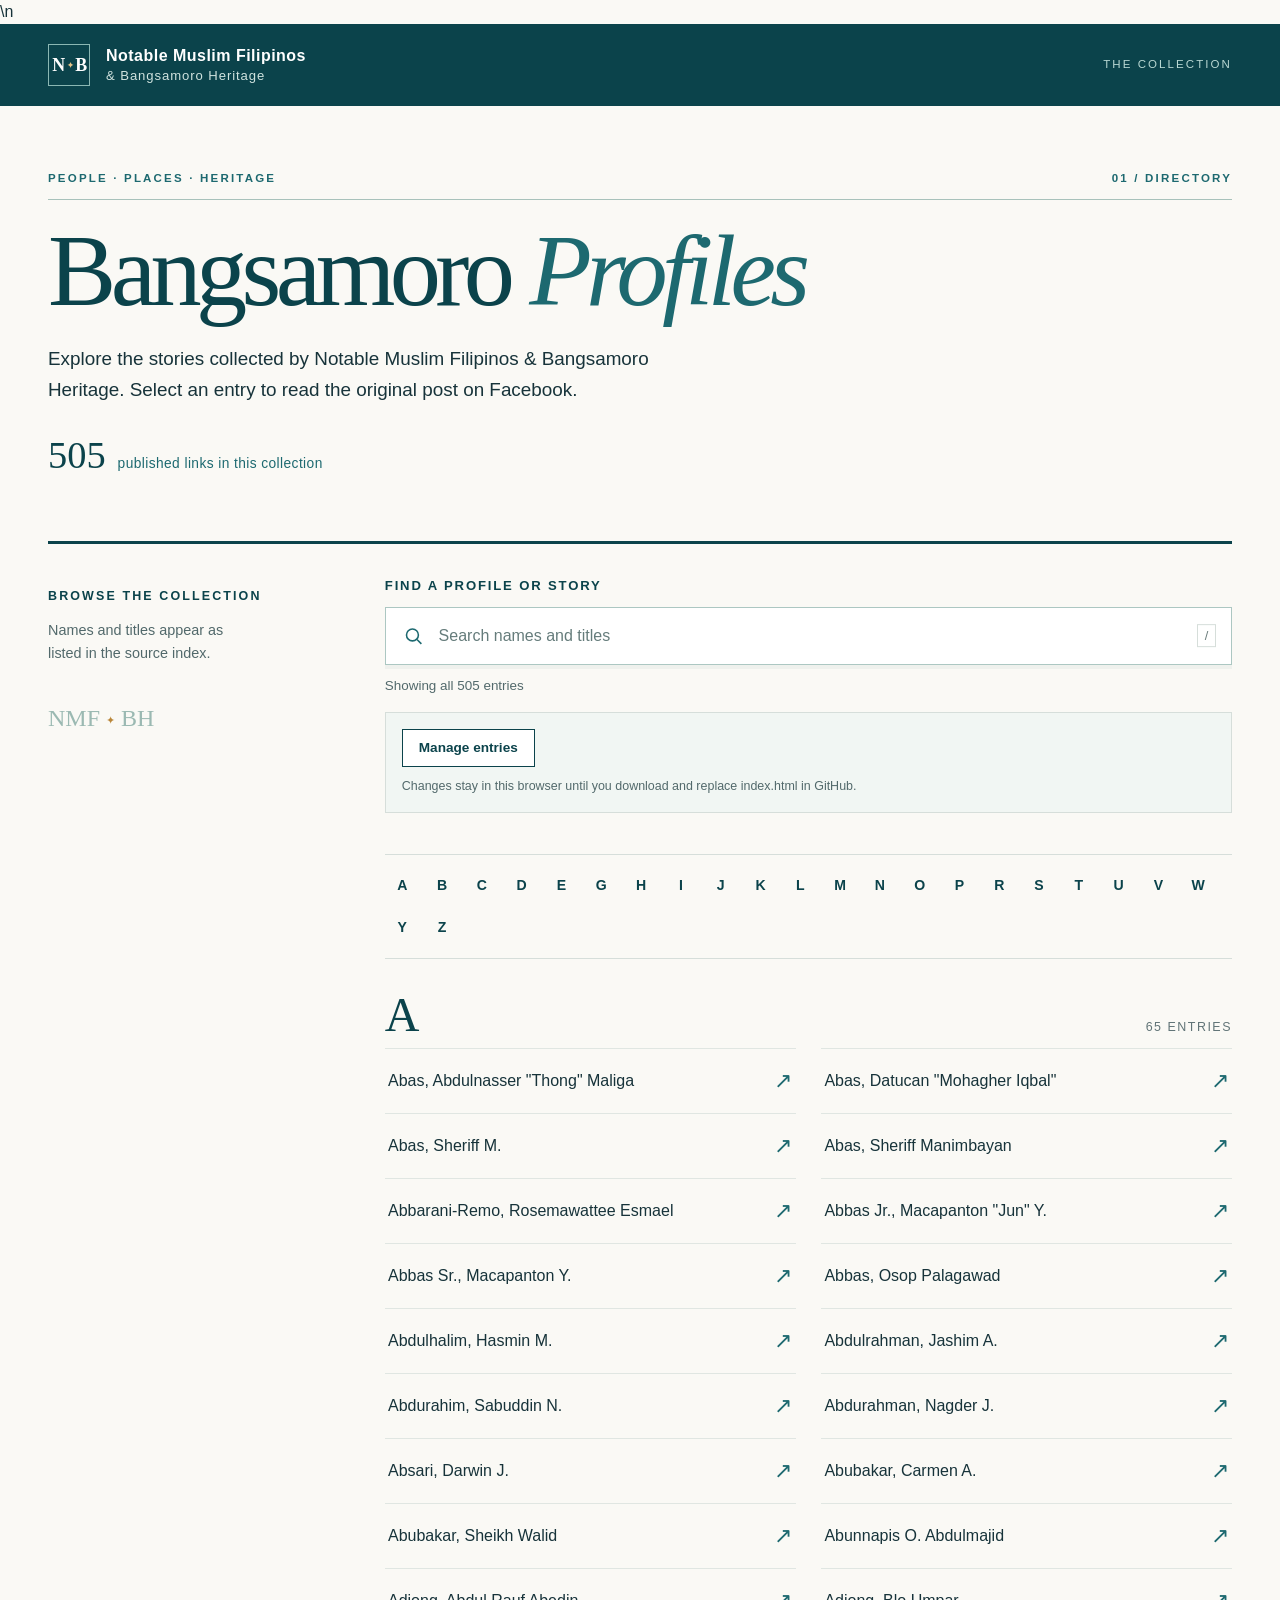
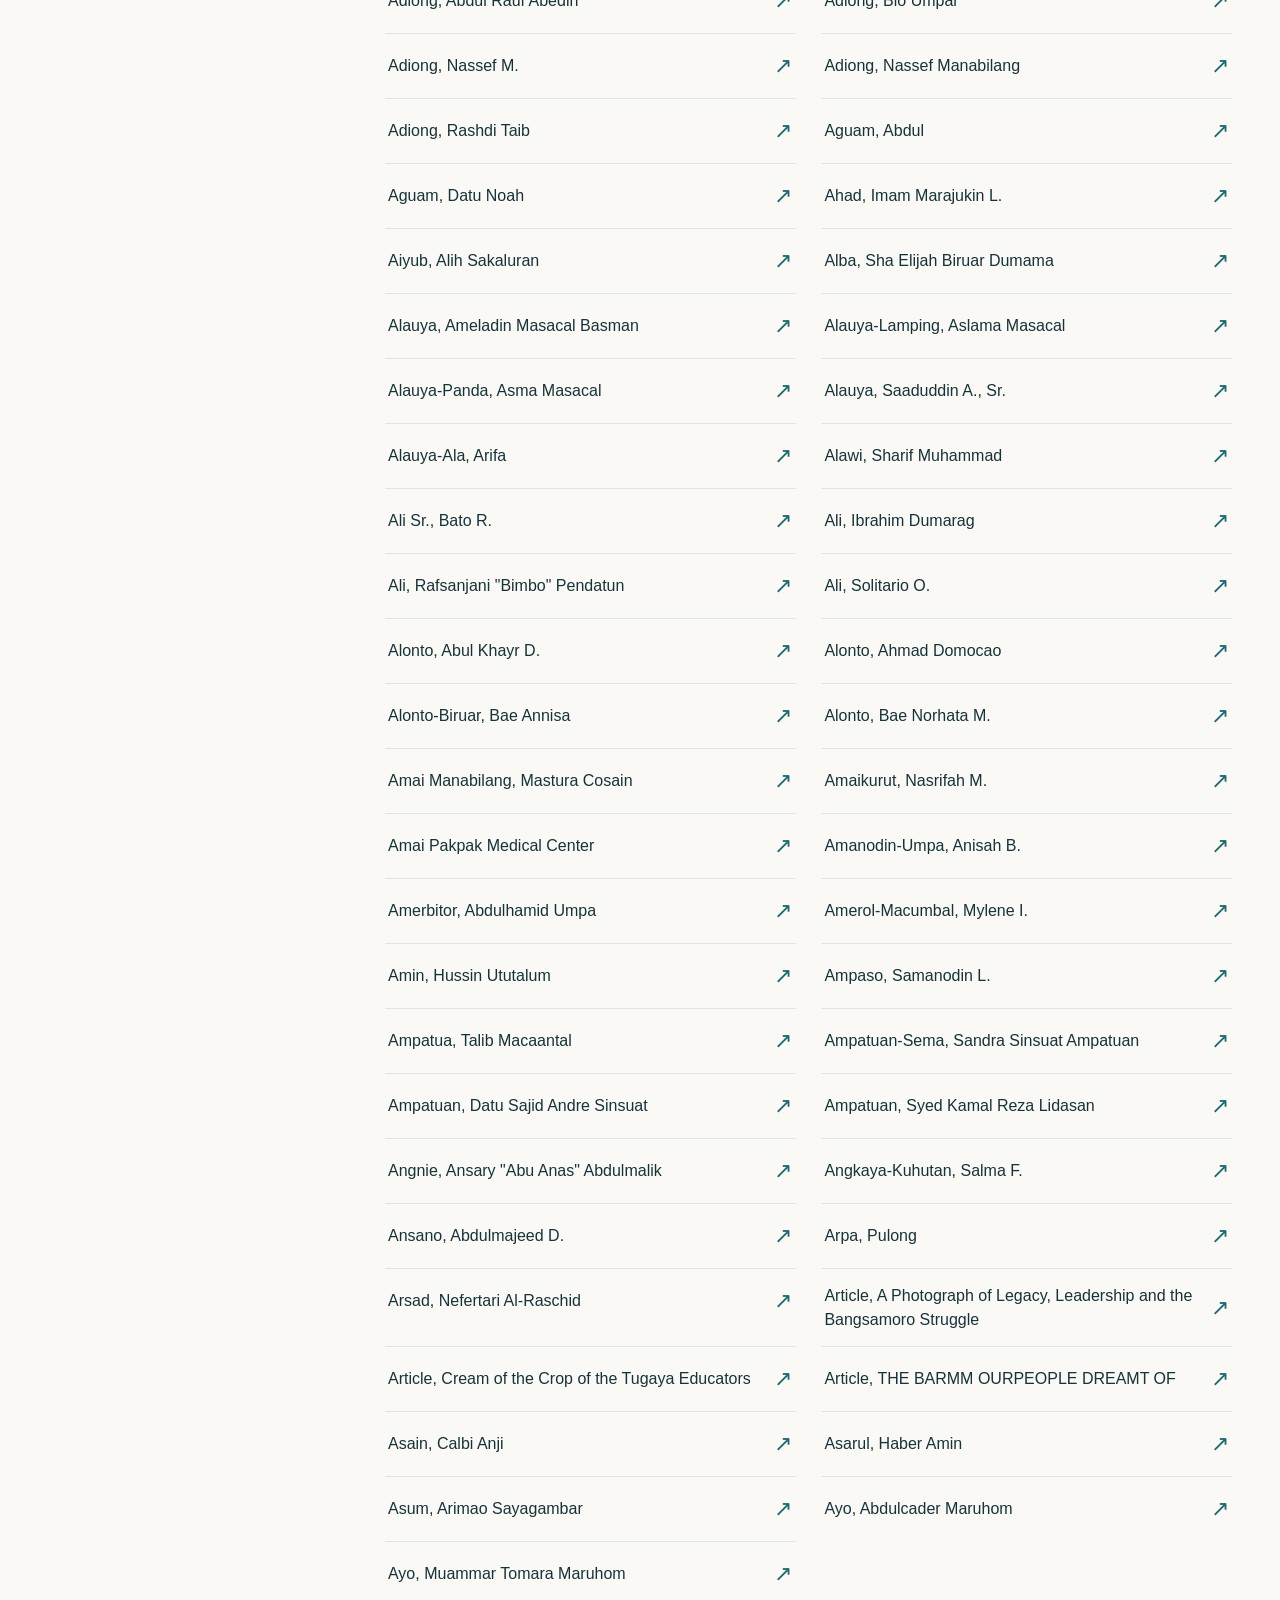
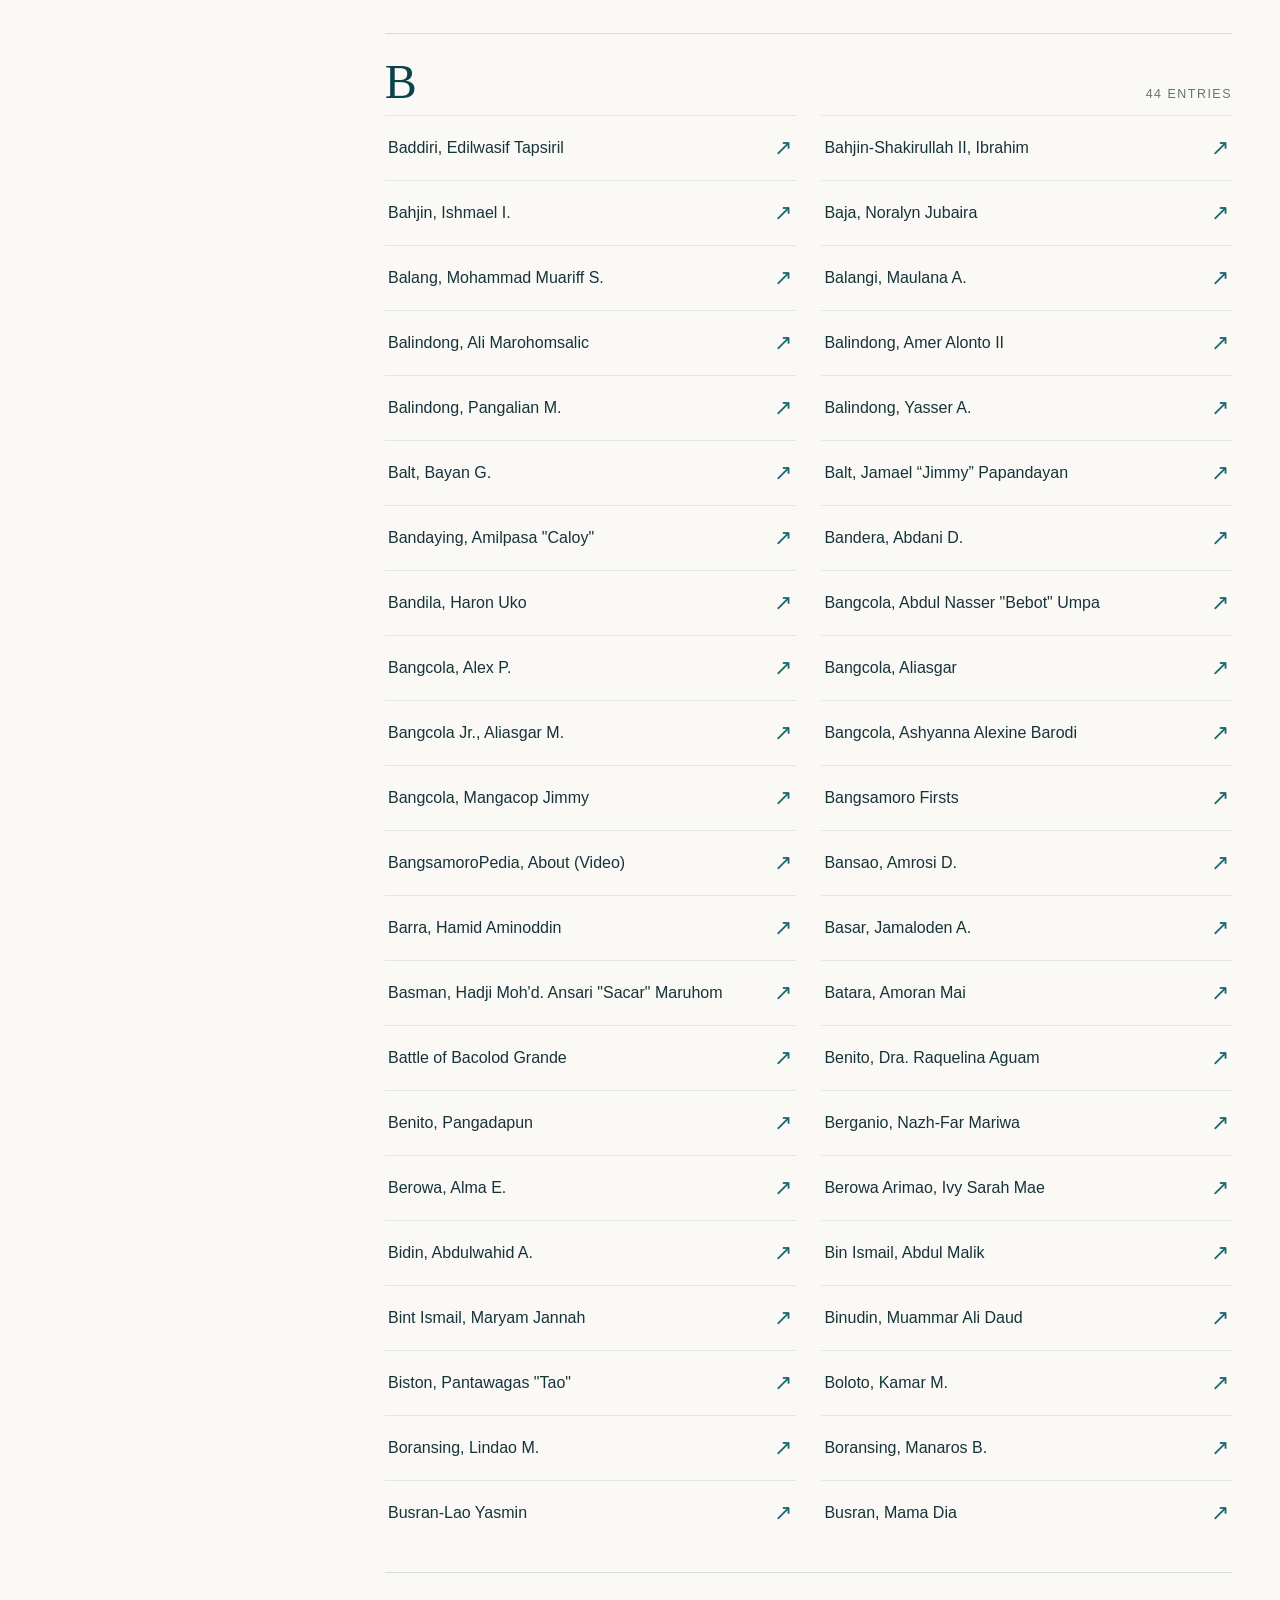
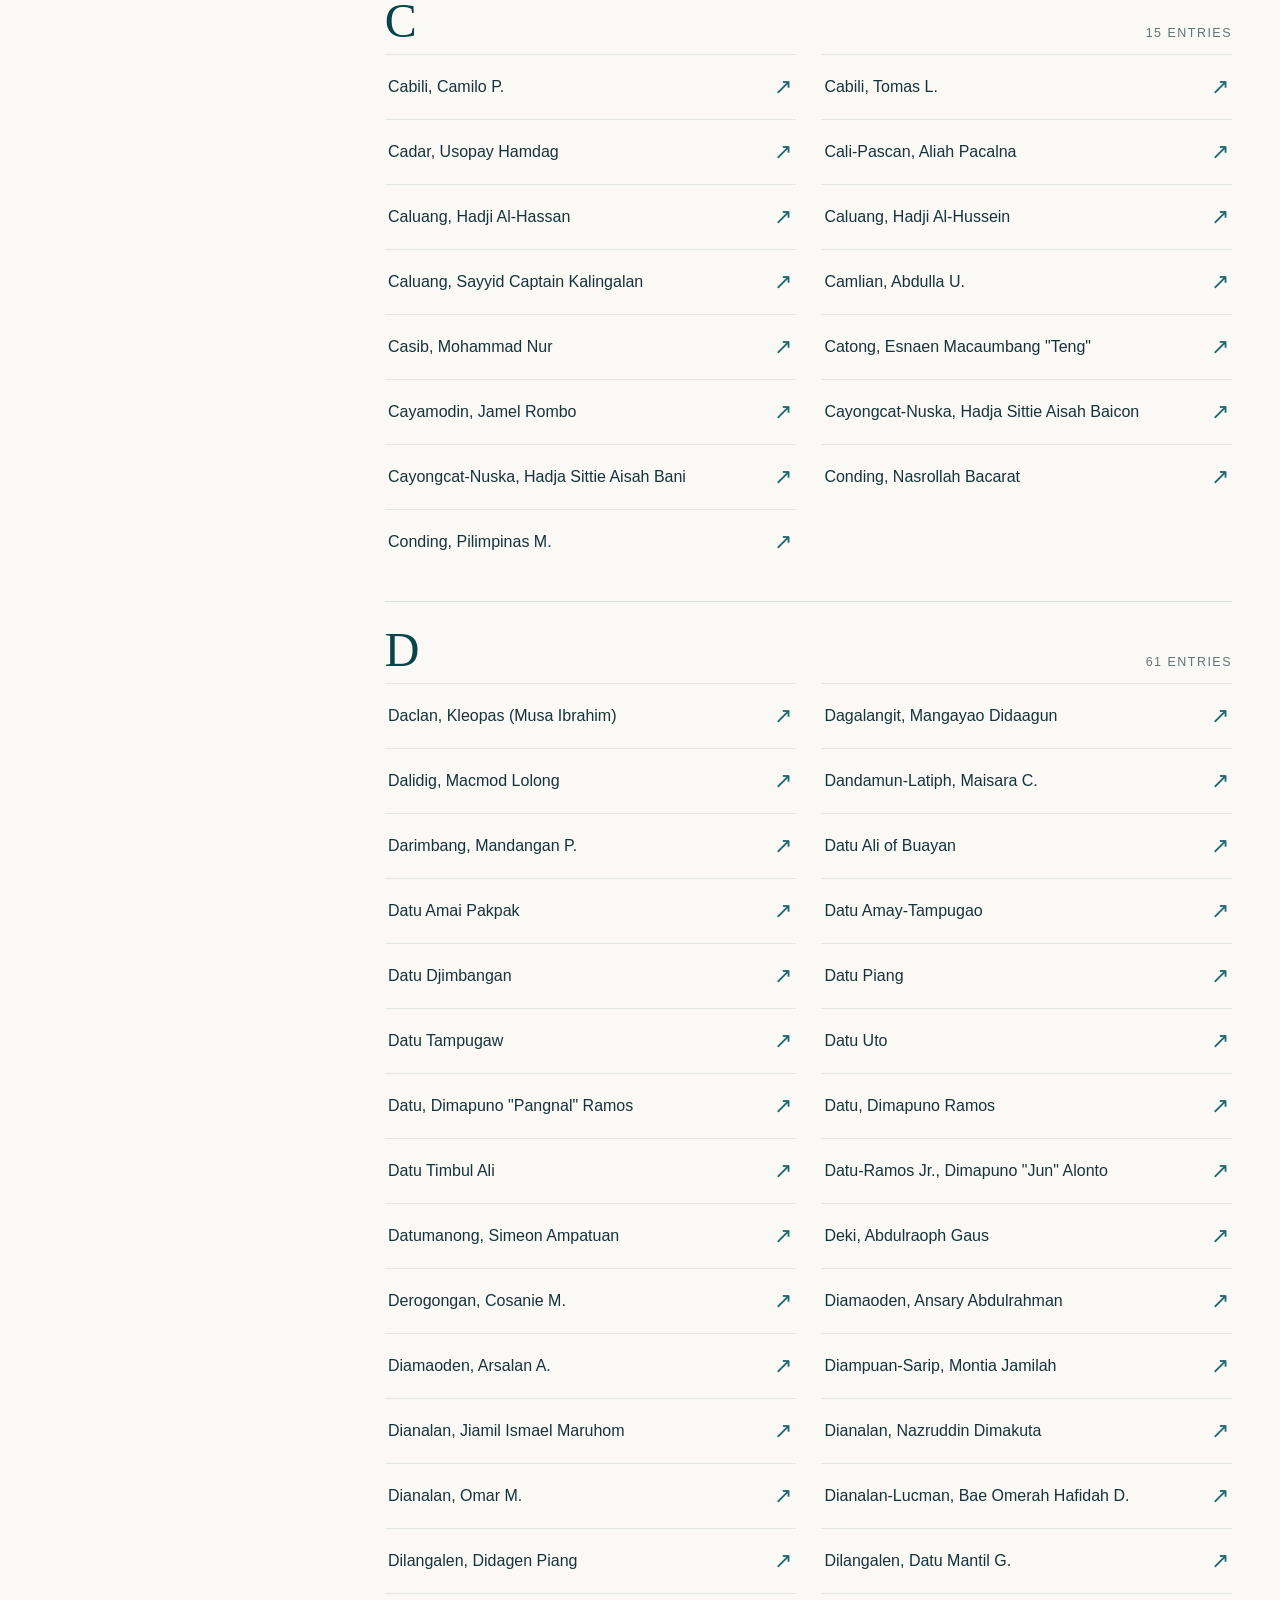
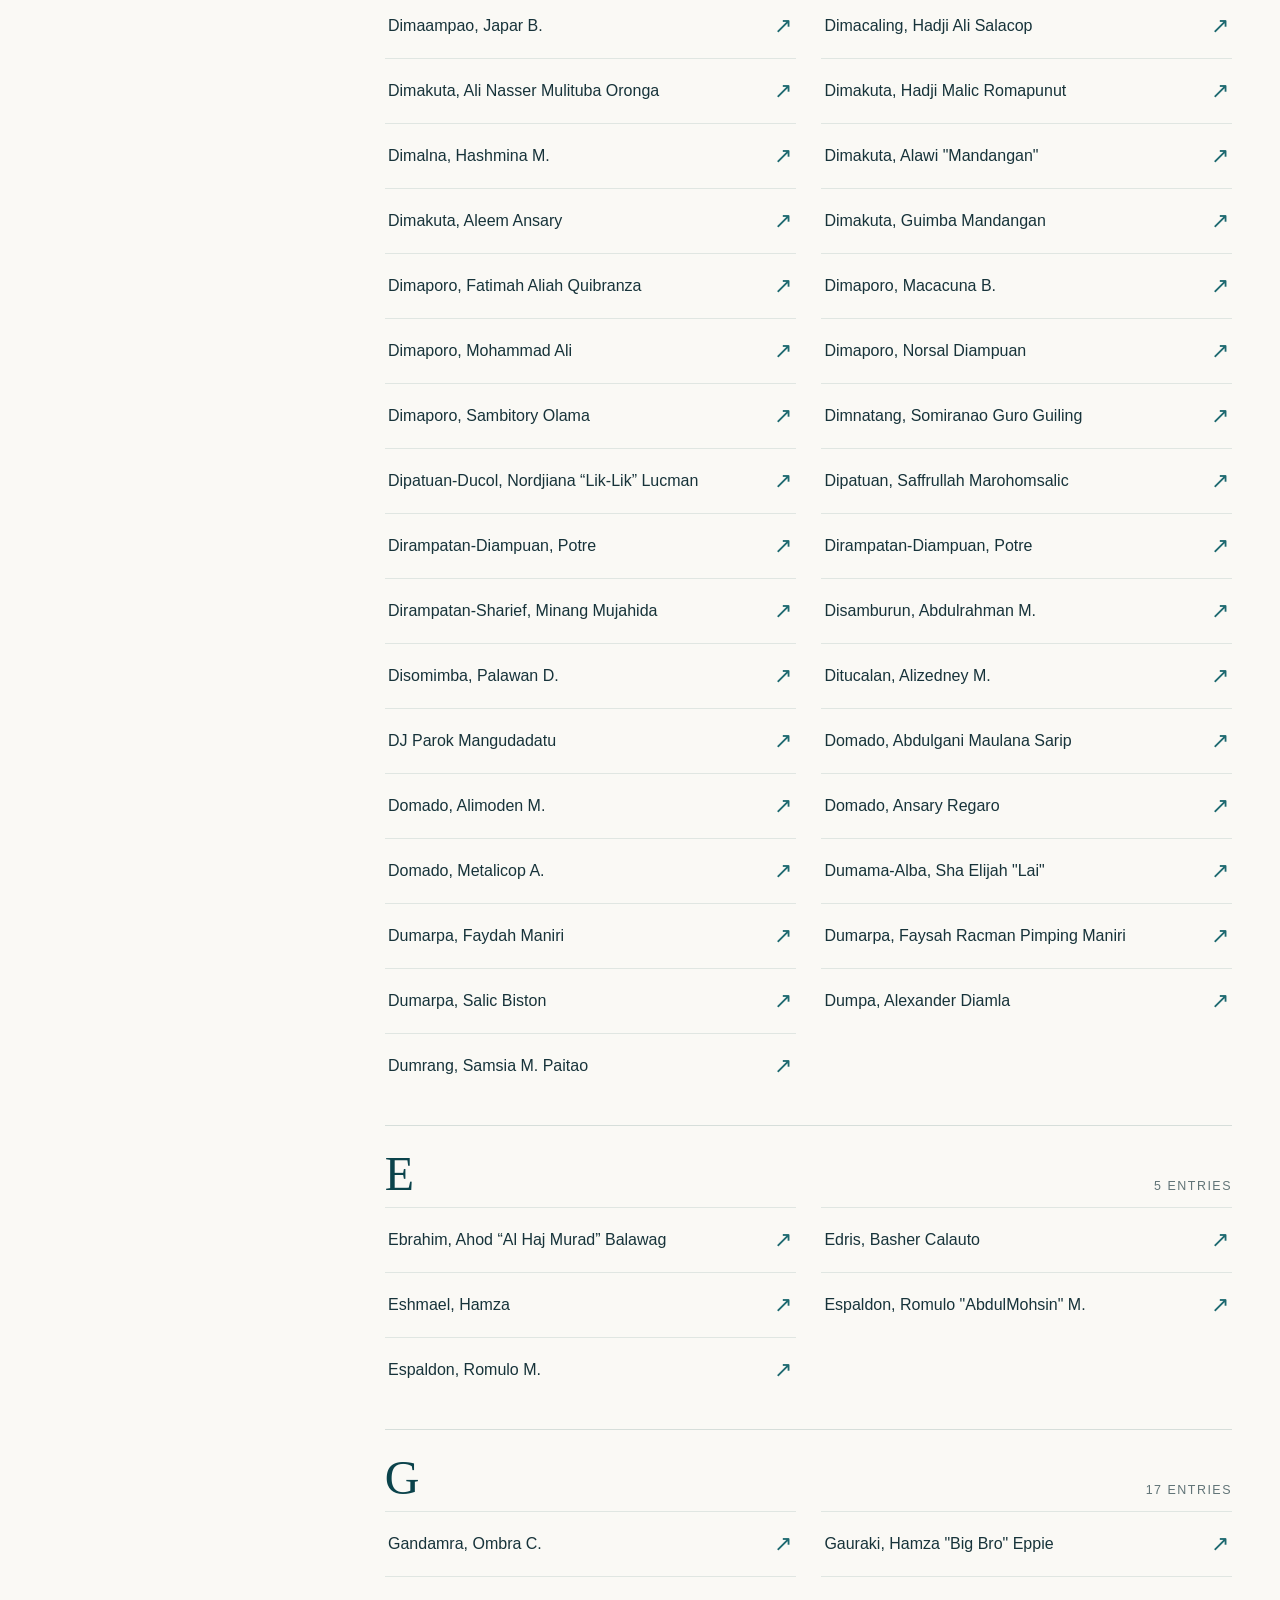
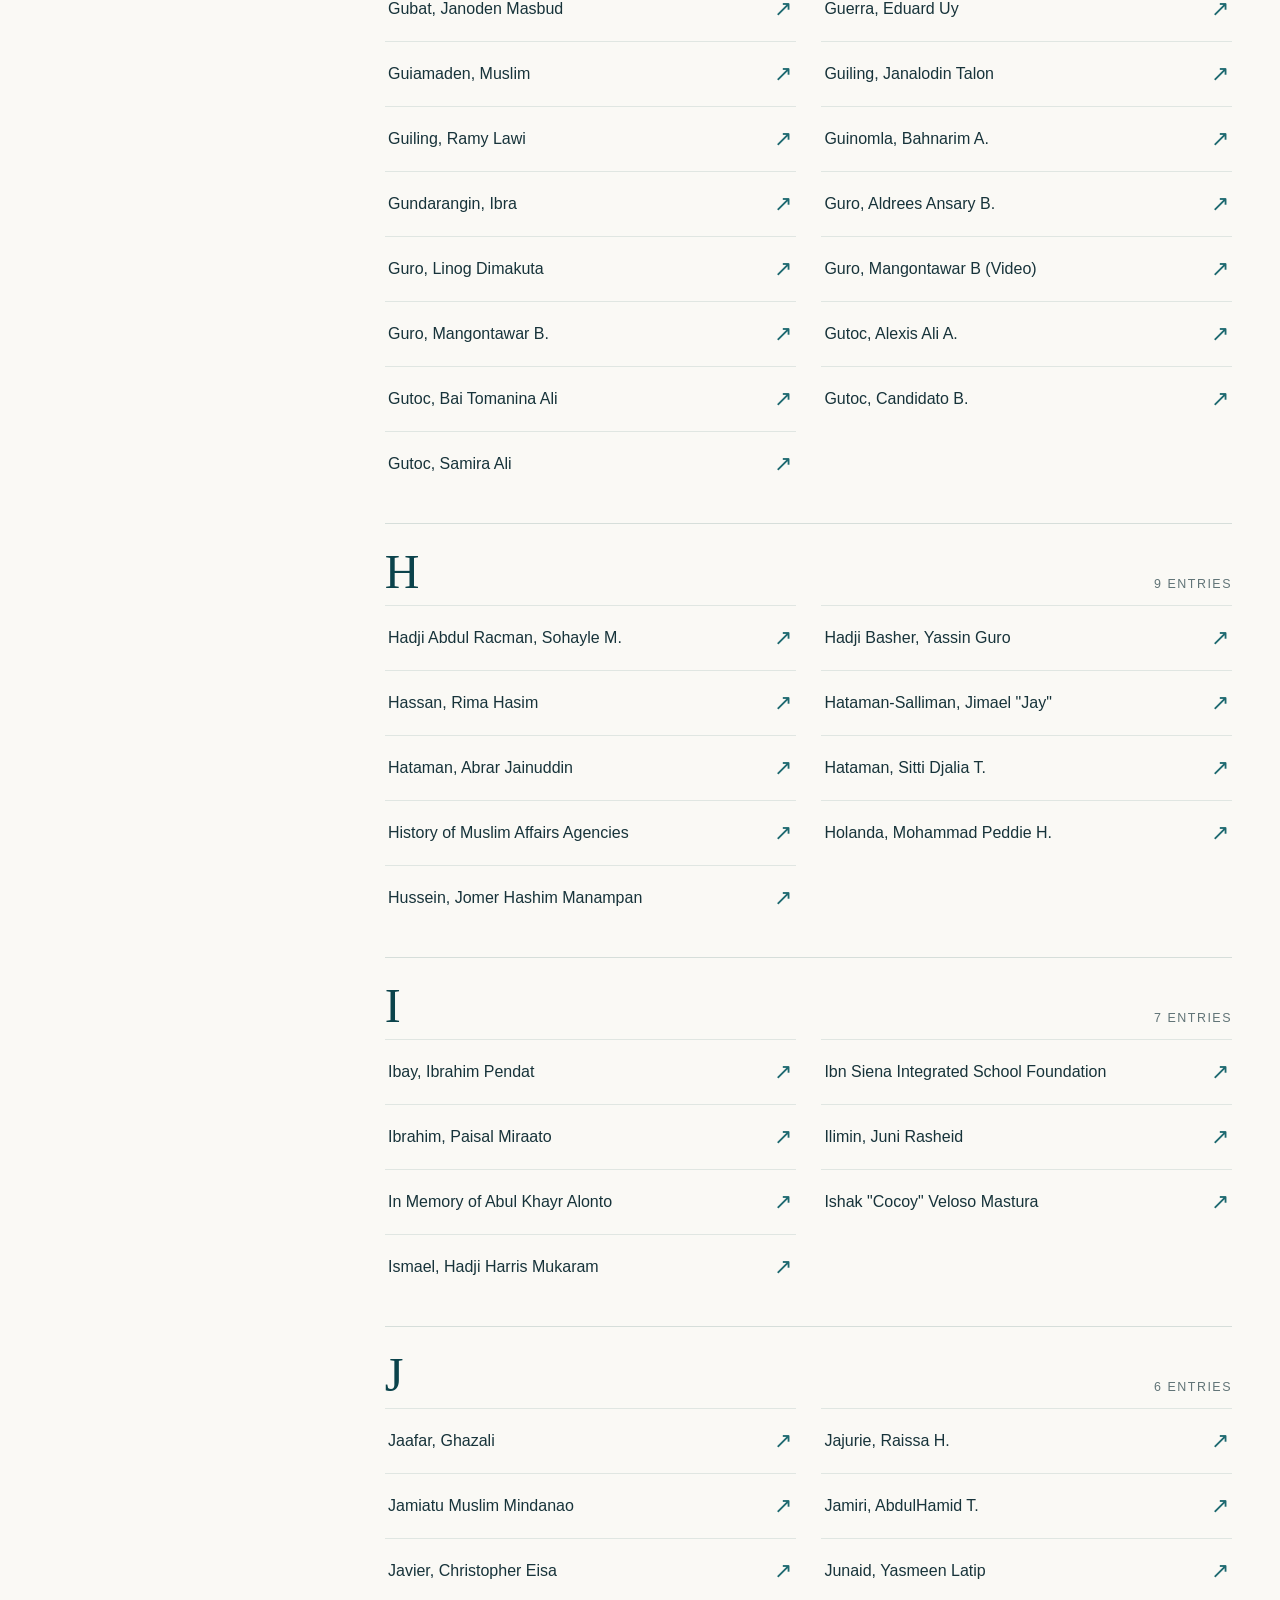
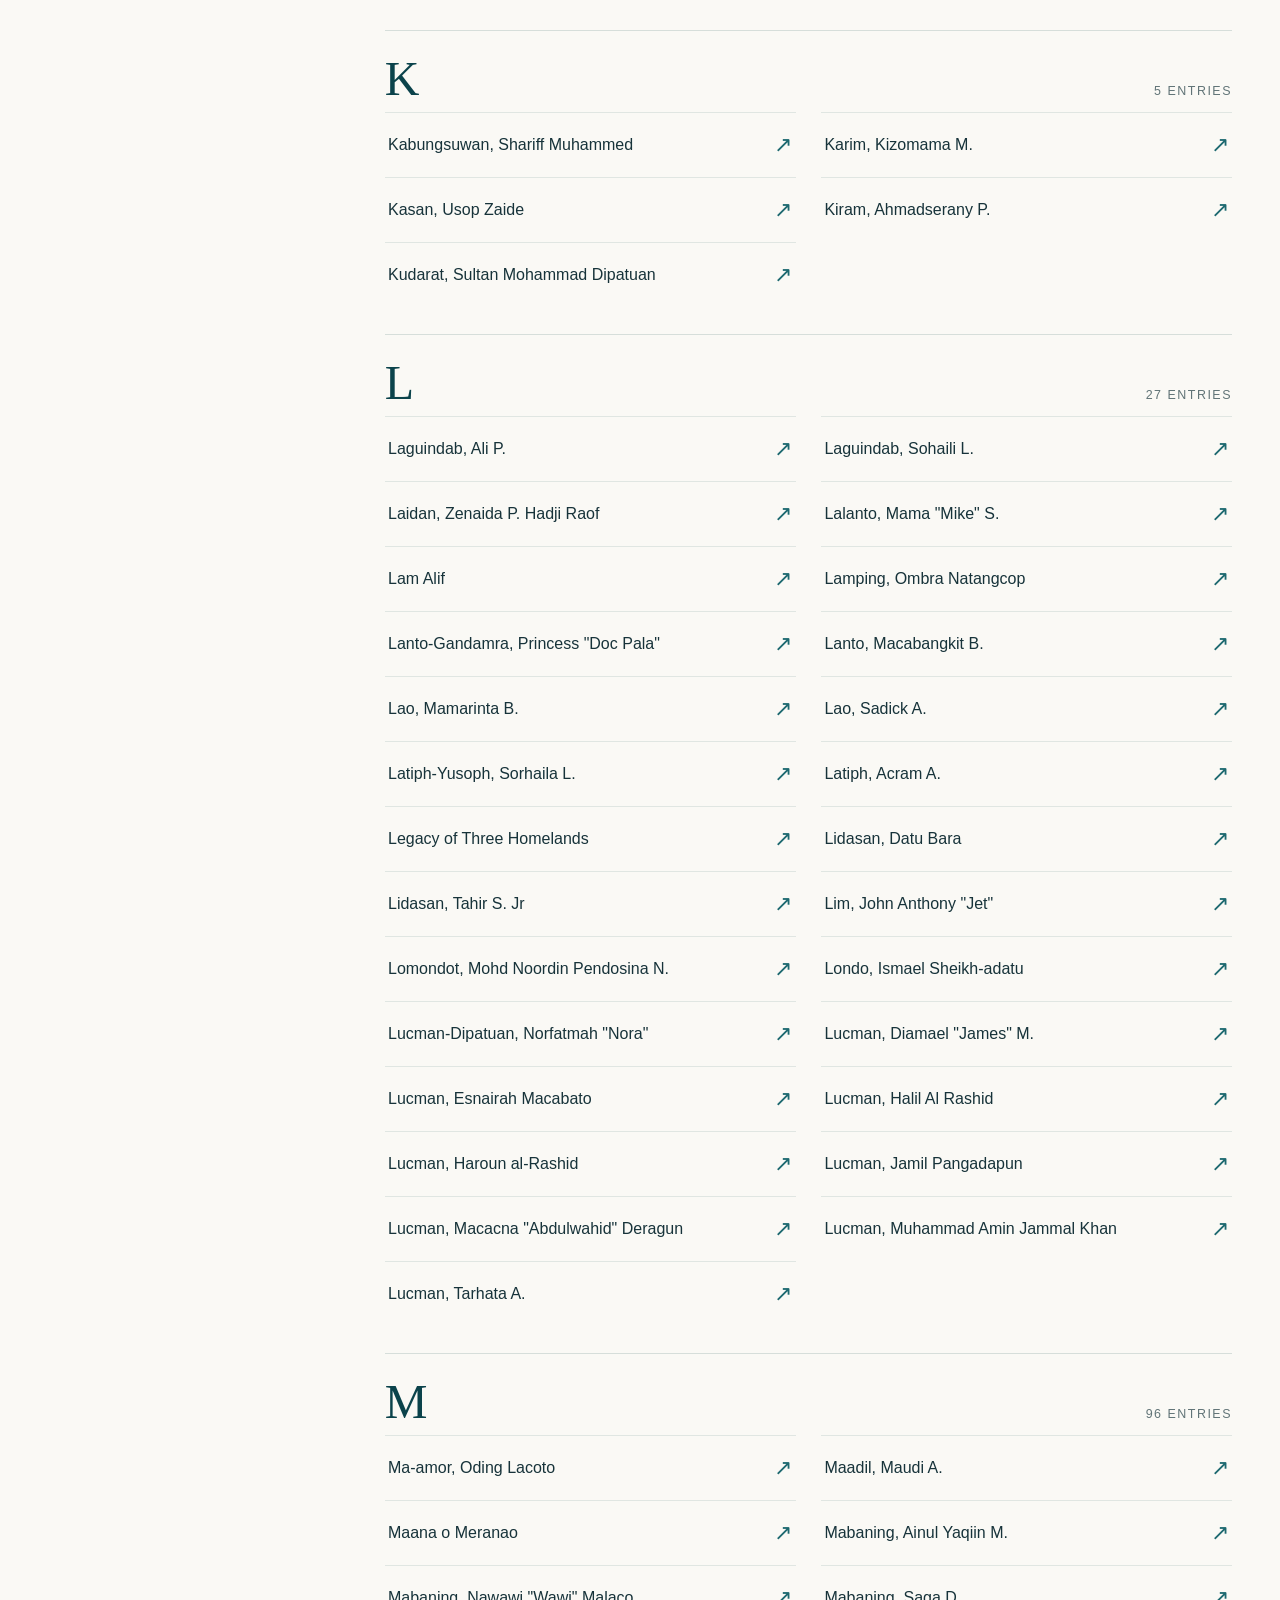
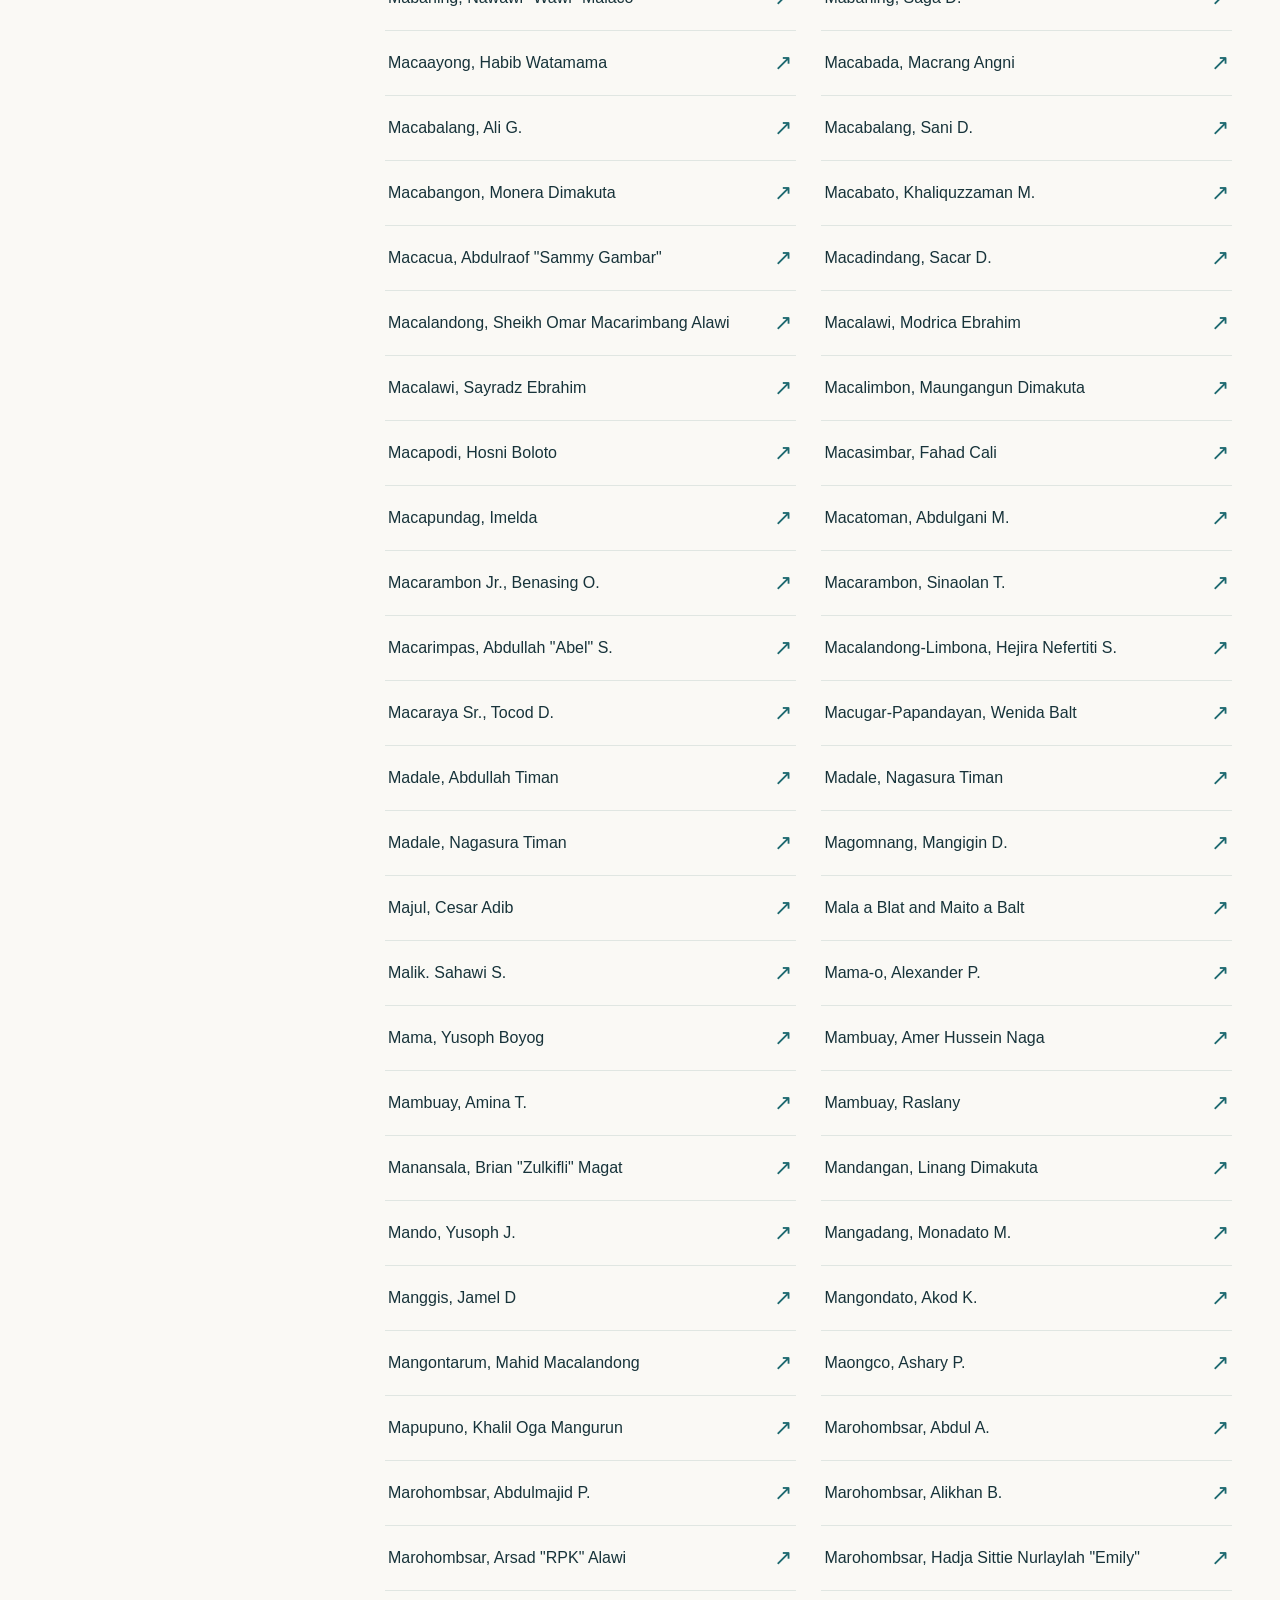
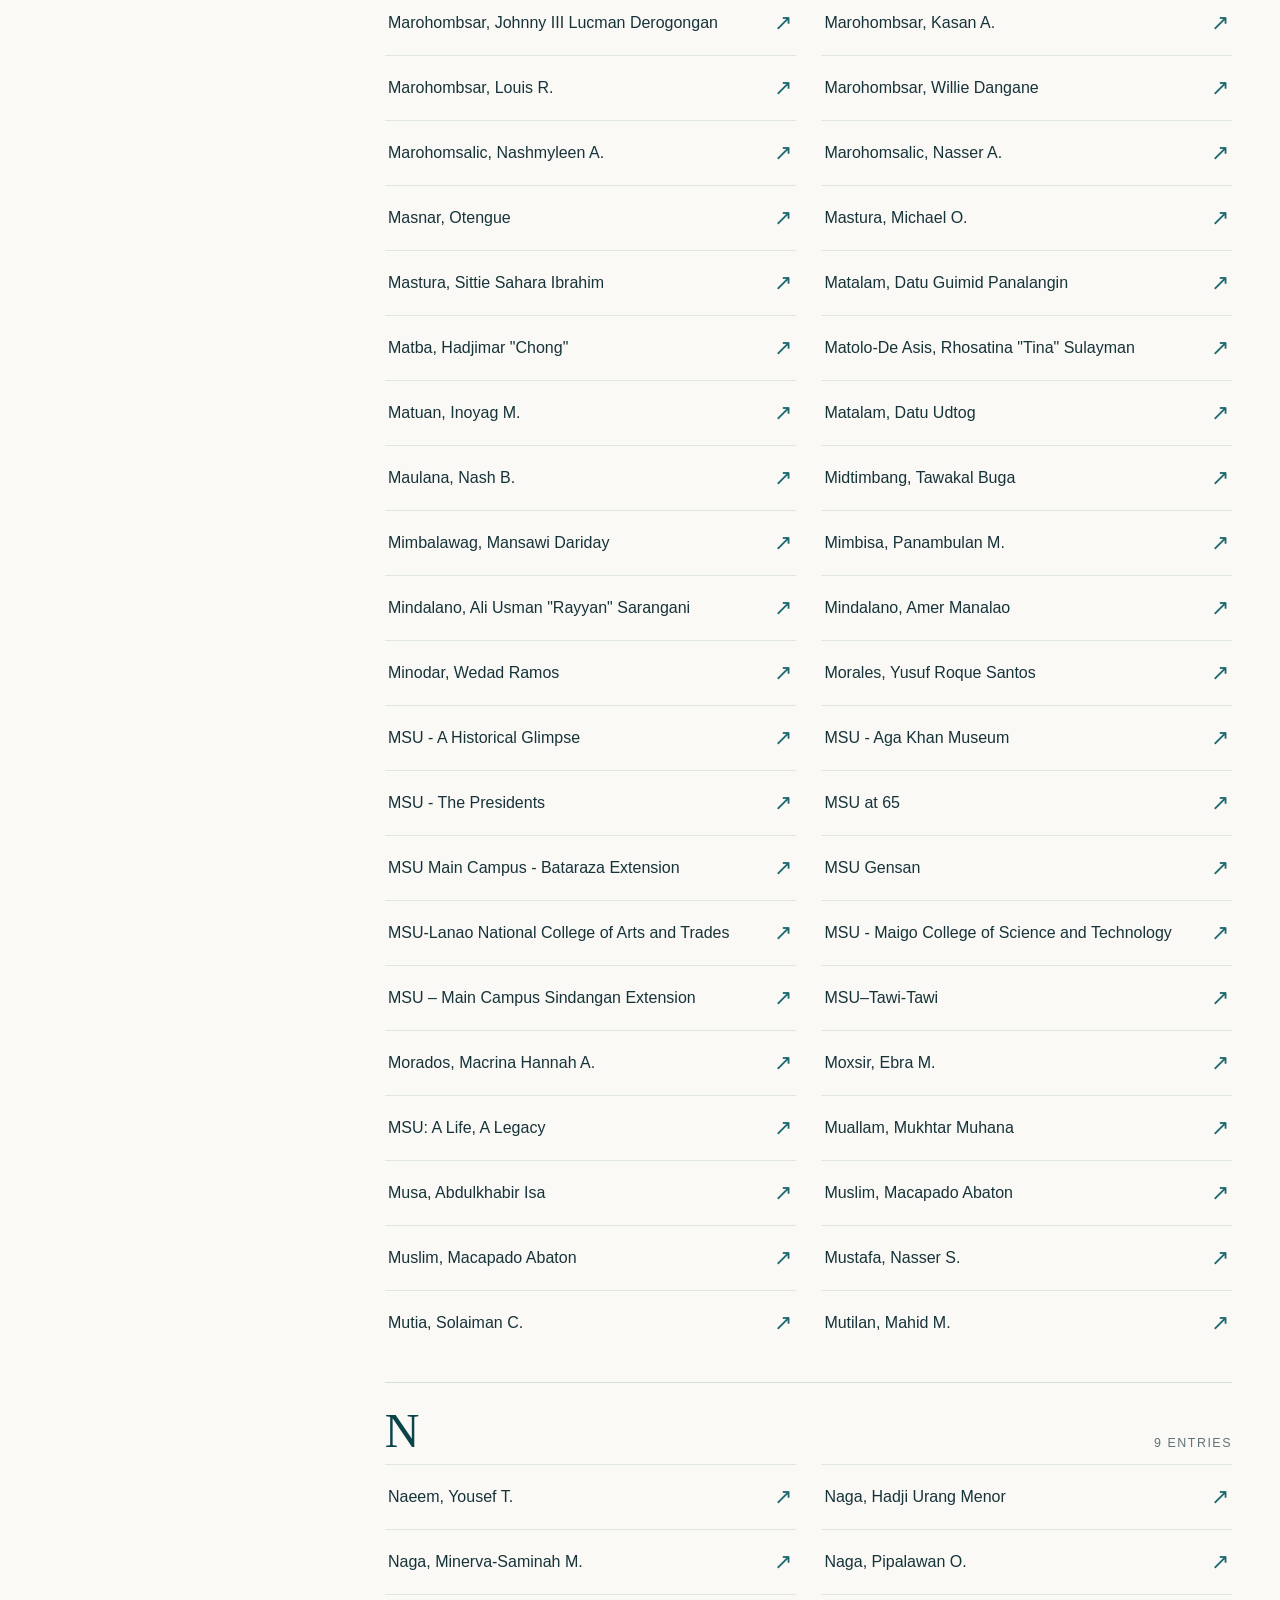
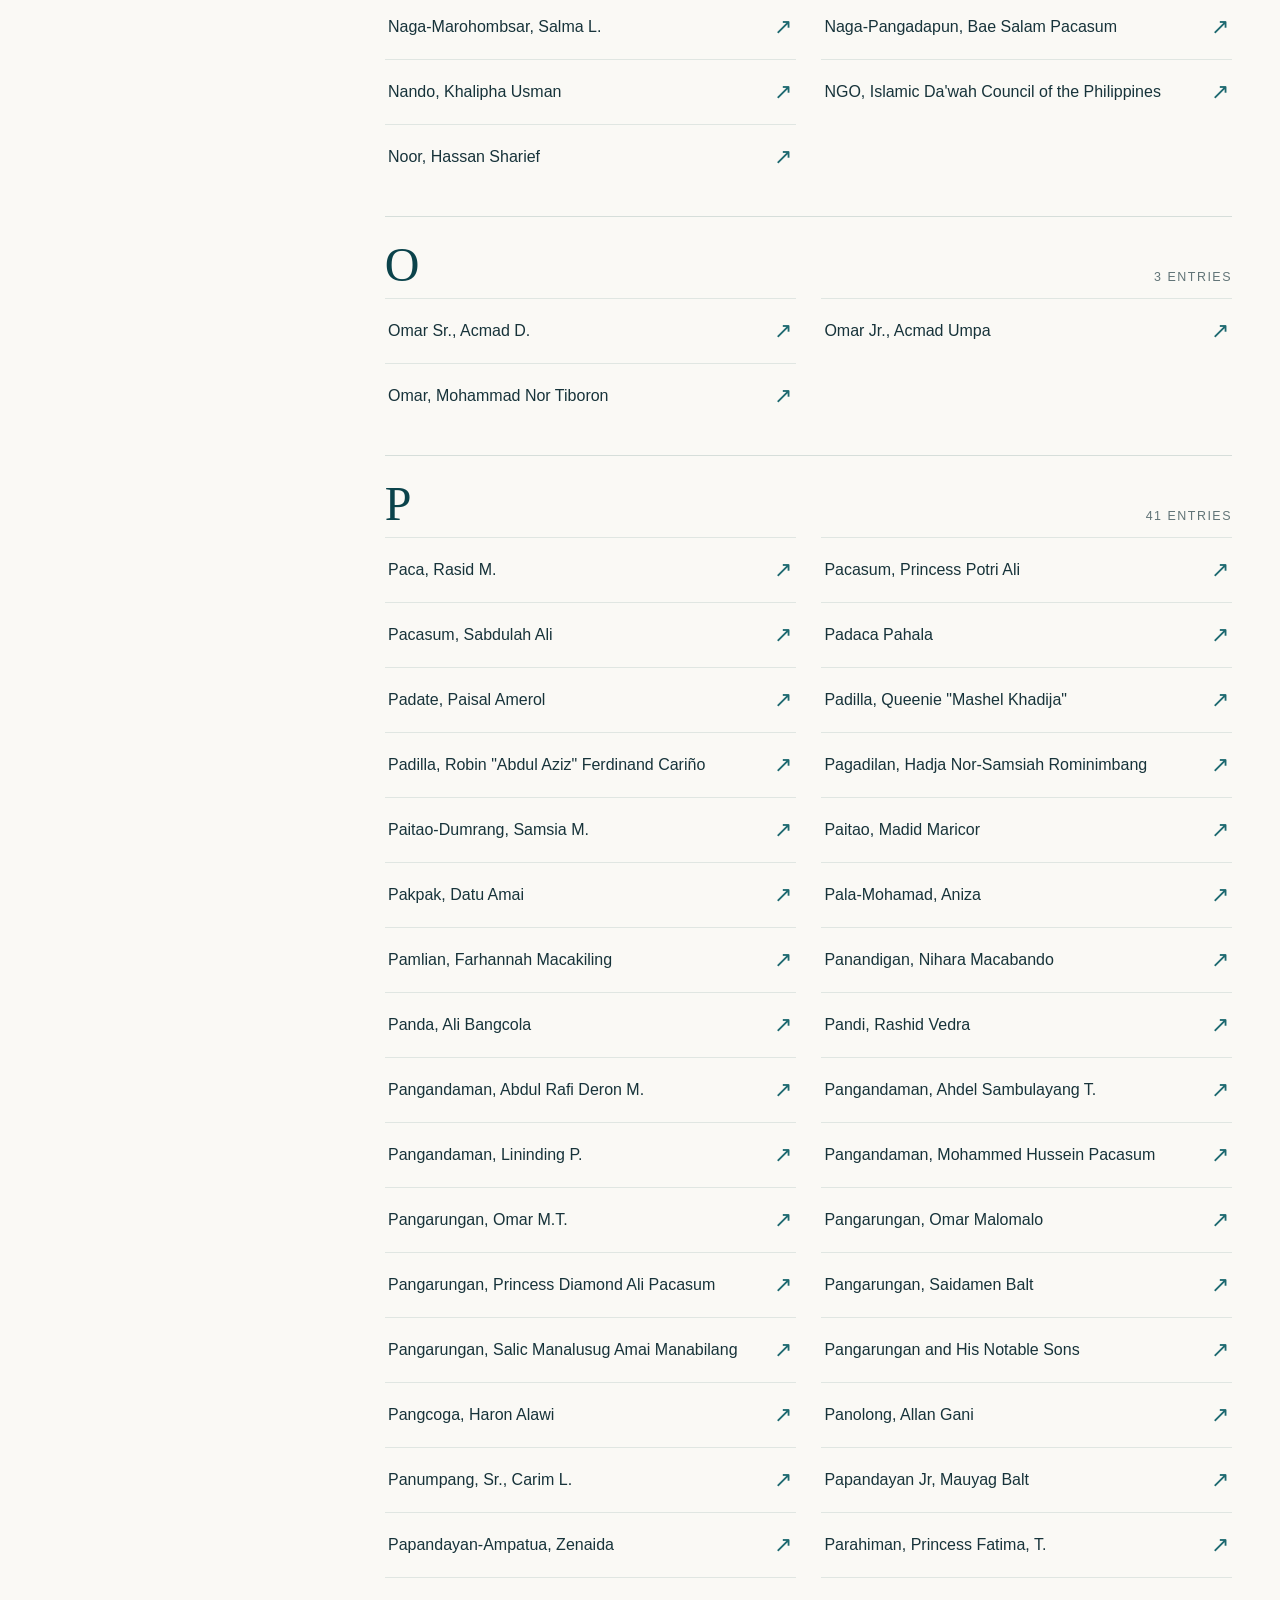
==== commit 688dce27: "Add entry removal and export tools to profiles directory" ====
--- a/index.html
+++ b/index.html
@@ -8,7 +8,18 @@
   <link rel="icon" href="favicon.svg" type="image/svg+xml">
   <link rel="stylesheet" href="style.css">
   <script src="app.js" defer=""></script>
-</head>
+
+  <style>
+    .entry-manager{display:flex;flex-wrap:wrap;align-items:center;gap:.65rem;margin:1rem 0 1.25rem;padding:1rem;border:1px solid #d6deda;background:#f1f6f3}
+    .manager-button{border:1px solid #0b434b;background:#fff;color:#0b434b;padding:.65rem 1rem;font:600 .85rem "Segoe UI",Arial,sans-serif;cursor:pointer}
+    .manager-button:hover{background:#0b434b;color:#fff}
+    .manager-save{background:#0b434b;color:#fff}
+    #manager-note{flex-basis:100%;font-size:.78rem;color:#52696b}
+    .entry-remove{flex:none;border:1px solid #b65b4b;background:#fff;color:#9b3528;padding:.35rem .55rem;font-size:.75rem;cursor:pointer}
+    .entry-remove:hover{background:#9b3528;color:#fff}
+    body.manage-mode .entry{background:#fff8f5}
+    @media(max-width:620px){.entry-manager{align-items:stretch}.manager-button{width:100%}}
+  </style>\n</head>
 <body>
   <a class="skip-link" href="#directory">Skip to profiles</a>
   <header class="masthead">
@@ -43,6 +54,11 @@
             <kbd>/</kbd>
           </div>
           <p id="result-count" class="result-count" role="status" aria-live="polite">Showing all 505 entries</p>
+          <div id="entry-manager" class="entry-manager" aria-label="Entry management">
+            <button type="button" id="manage-toggle" class="manager-button">Manage entries</button>
+            <button type="button" id="export-index" class="manager-button manager-save" hidden>Download updated index.html</button>
+            <span id="manager-note" role="status">Changes stay in this browser until you download and replace index.html in GitHub.</span>
+          </div>
         </div>
         <nav class="alphabet" aria-label="Browse by first letter"><a href="#A" data-letter="A" aria-label="Jump to A">A</a><a href="#B" data-letter="B" aria-label="Jump to B">B</a><a href="#C" data-letter="C" aria-label="Jump to C">C</a><a href="#D" data-letter="D" aria-label="Jump to D">D</a><a href="#E" data-letter="E" aria-label="Jump to E">E</a><a href="#G" data-letter="G" aria-label="Jump to G">G</a><a href="#H" data-letter="H" aria-label="Jump to H">H</a><a href="#I" data-letter="I" aria-label="Jump to I">I</a><a href="#J" data-letter="J" aria-label="Jump to J">J</a><a href="#K" data-letter="K" aria-label="Jump to K">K</a><a href="#L" data-letter="L" aria-label="Jump to L">L</a><a href="#M" data-letter="M" aria-label="Jump to M">M</a><a href="#N" data-letter="N" aria-label="Jump to N">N</a><a href="#O" data-letter="O" aria-label="Jump to O">O</a><a href="#P" data-letter="P" aria-label="Jump to P">P</a><a href="#R" data-letter="R" aria-label="Jump to R">R</a><a href="#S" data-letter="S" aria-label="Jump to S">S</a><a href="#T" data-letter="T" aria-label="Jump to T">T</a><a href="#U" data-letter="U" aria-label="Jump to U">U</a><a href="#V" data-letter="V" aria-label="Jump to V">V</a><a href="#W" data-letter="W" aria-label="Jump to W">W</a><a href="#Y" data-letter="Y" aria-label="Jump to Y">Y</a><a href="#Z" data-letter="Z" aria-label="Jump to Z">Z</a></nav>
         <div id="empty" class="empty" hidden="">No entries match that search. Try another name or word.</div>
@@ -419,4 +435,95 @@
 
 
 
-</body></html>
+
+  <script>
+  (() => {
+    const toggle = document.getElementById('manage-toggle');
+    const exportButton = document.getElementById('export-index');
+    const note = document.getElementById('manager-note');
+    const search = document.getElementById('search');
+    const entriesRoot = document.getElementById('sections');
+    let managing = false;
+    let changed = false;
+
+    function refreshCounts() {
+      const all = [...document.querySelectorAll('.entry')];
+      const visible = all.filter(item => !item.hidden);
+      document.querySelector('.count-line strong').textContent = all.length;
+      document.querySelectorAll('.letter-section').forEach(section => {
+        const n = section.querySelectorAll('.entry').length;
+        section.querySelector('.letter-heading span').textContent = n + (n === 1 ? ' entry' : ' entries');
+        section.hidden = n === 0;
+      });
+      const q = search.value.trim();
+      document.getElementById('result-count').textContent = q
+        ? visible.length + (visible.length === 1 ? ' entry found' : ' entries found')
+        : 'Showing all ' + all.length + (all.length === 1 ? ' entry' : ' entries');
+      document.getElementById('empty').hidden = visible.length > 0;
+    }
+
+    function addRemoveButtons() {
+      document.querySelectorAll('.entry').forEach(entry => {
+        if (entry.querySelector('.entry-remove')) return;
+        const button = document.createElement('button');
+        button.type = 'button';
+        button.className = 'entry-remove';
+        button.textContent = 'Remove';
+        button.setAttribute('aria-label', 'Remove ' + (entry.querySelector('.entry-name')?.textContent || 'entry'));
+        button.addEventListener('click', () => {
+          const name = entry.querySelector('.entry-name')?.textContent || 'this entry';
+          if (!window.confirm('Remove "' + name + '" from the directory? This will be included when you download the updated index.html.')) return;
+          entry.remove();
+          changed = true;
+          exportButton.hidden = false;
+          note.textContent = 'Entry removed from this editing session. Download the updated file to keep the change on GitHub.';
+          refreshCounts();
+        });
+        entry.appendChild(button);
+      });
+    }
+
+    toggle.addEventListener('click', () => {
+      managing = !managing;
+      document.body.classList.toggle('manage-mode', managing);
+      toggle.textContent = managing ? 'Finish managing' : 'Manage entries';
+      if (managing) {
+        addRemoveButtons();
+        note.textContent = 'Select Remove beside any entry. Nothing changes on GitHub until you download and replace the file.';
+      } else {
+        document.querySelectorAll('.entry-remove').forEach(button => button.remove());
+        note.textContent = changed ? 'You have unsaved changes. Download the updated index.html before leaving.' : 'No changes made.';
+      }
+    });
+
+    exportButton.addEventListener('click', () => {
+      const clone = document.documentElement.cloneNode(true);
+      clone.querySelectorAll('.entry-remove, #entry-manager').forEach(node => node.remove());
+      clone.querySelectorAll('.entry, .letter-section').forEach(node => node.removeAttribute('hidden'));
+      const clonedSearch = clone.querySelector('#search');
+      if (clonedSearch) clonedSearch.value = '';
+      const count = clone.querySelectorAll('.entry').length;
+      const number = clone.querySelector('.count-line strong');
+      if (number) number.textContent = count;
+      clone.querySelectorAll('.letter-section').forEach(section => {
+        const n = section.querySelectorAll('.entry').length;
+        const label = section.querySelector('.letter-heading span');
+        if (label) label.textContent = n + (n === 1 ? ' entry' : ' entries');
+      });
+      const result = clone.querySelector('#result-count');
+      if (result) result.textContent = 'Showing all ' + count + (count === 1 ? ' entry' : ' entries');
+      const empty = clone.querySelector('#empty');
+      if (empty) empty.hidden = true;
+      const blob = new Blob(['<!doctype html>\\n' + clone.outerHTML], {type:'text/html;charset=utf-8'});
+      const url = URL.createObjectURL(blob);
+      const a = document.createElement('a');
+      a.href = url;
+      a.download = 'index.html';
+      document.body.appendChild(a);
+      a.click();
+      a.remove();
+      URL.revokeObjectURL(url);
+      note.textContent = 'Updated index.html downloaded. Replace the existing file in your GitHub repository and commit the change.';
+    });
+  })();
+  </script>\n</body></html>
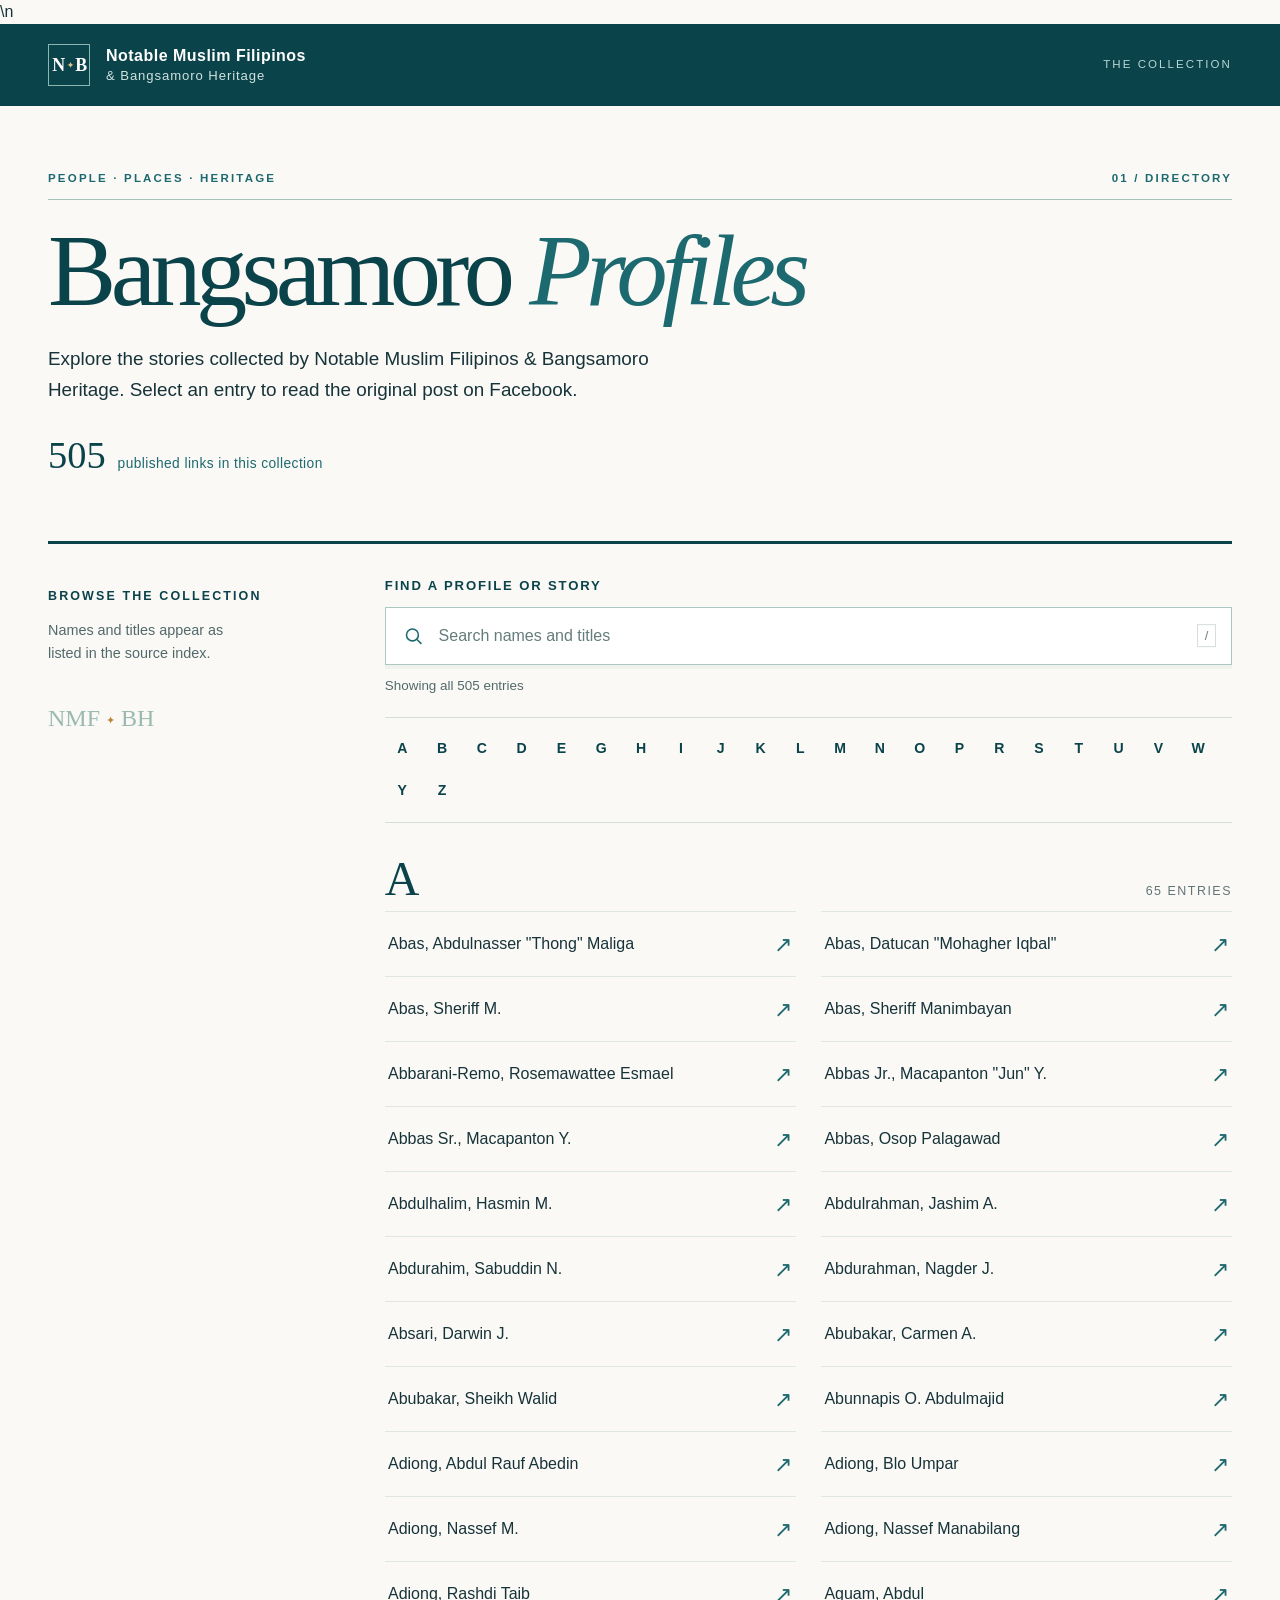
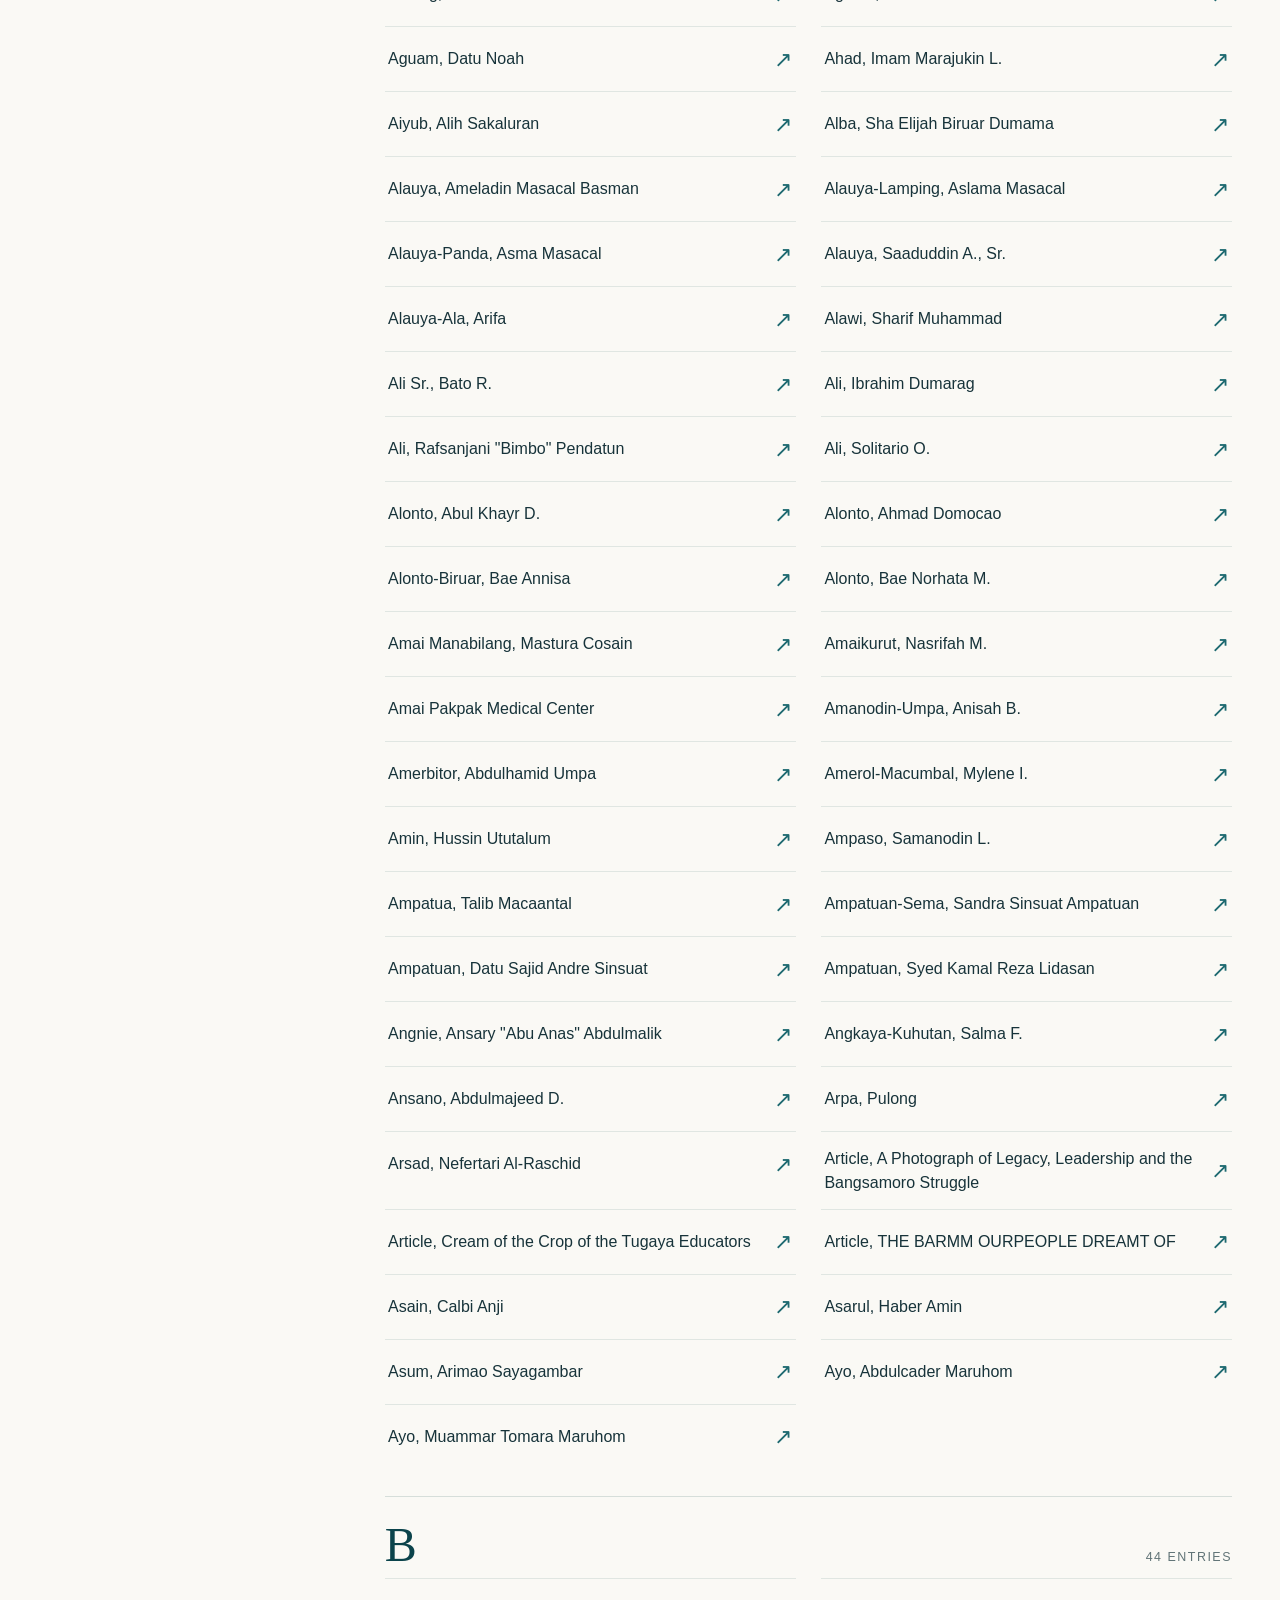
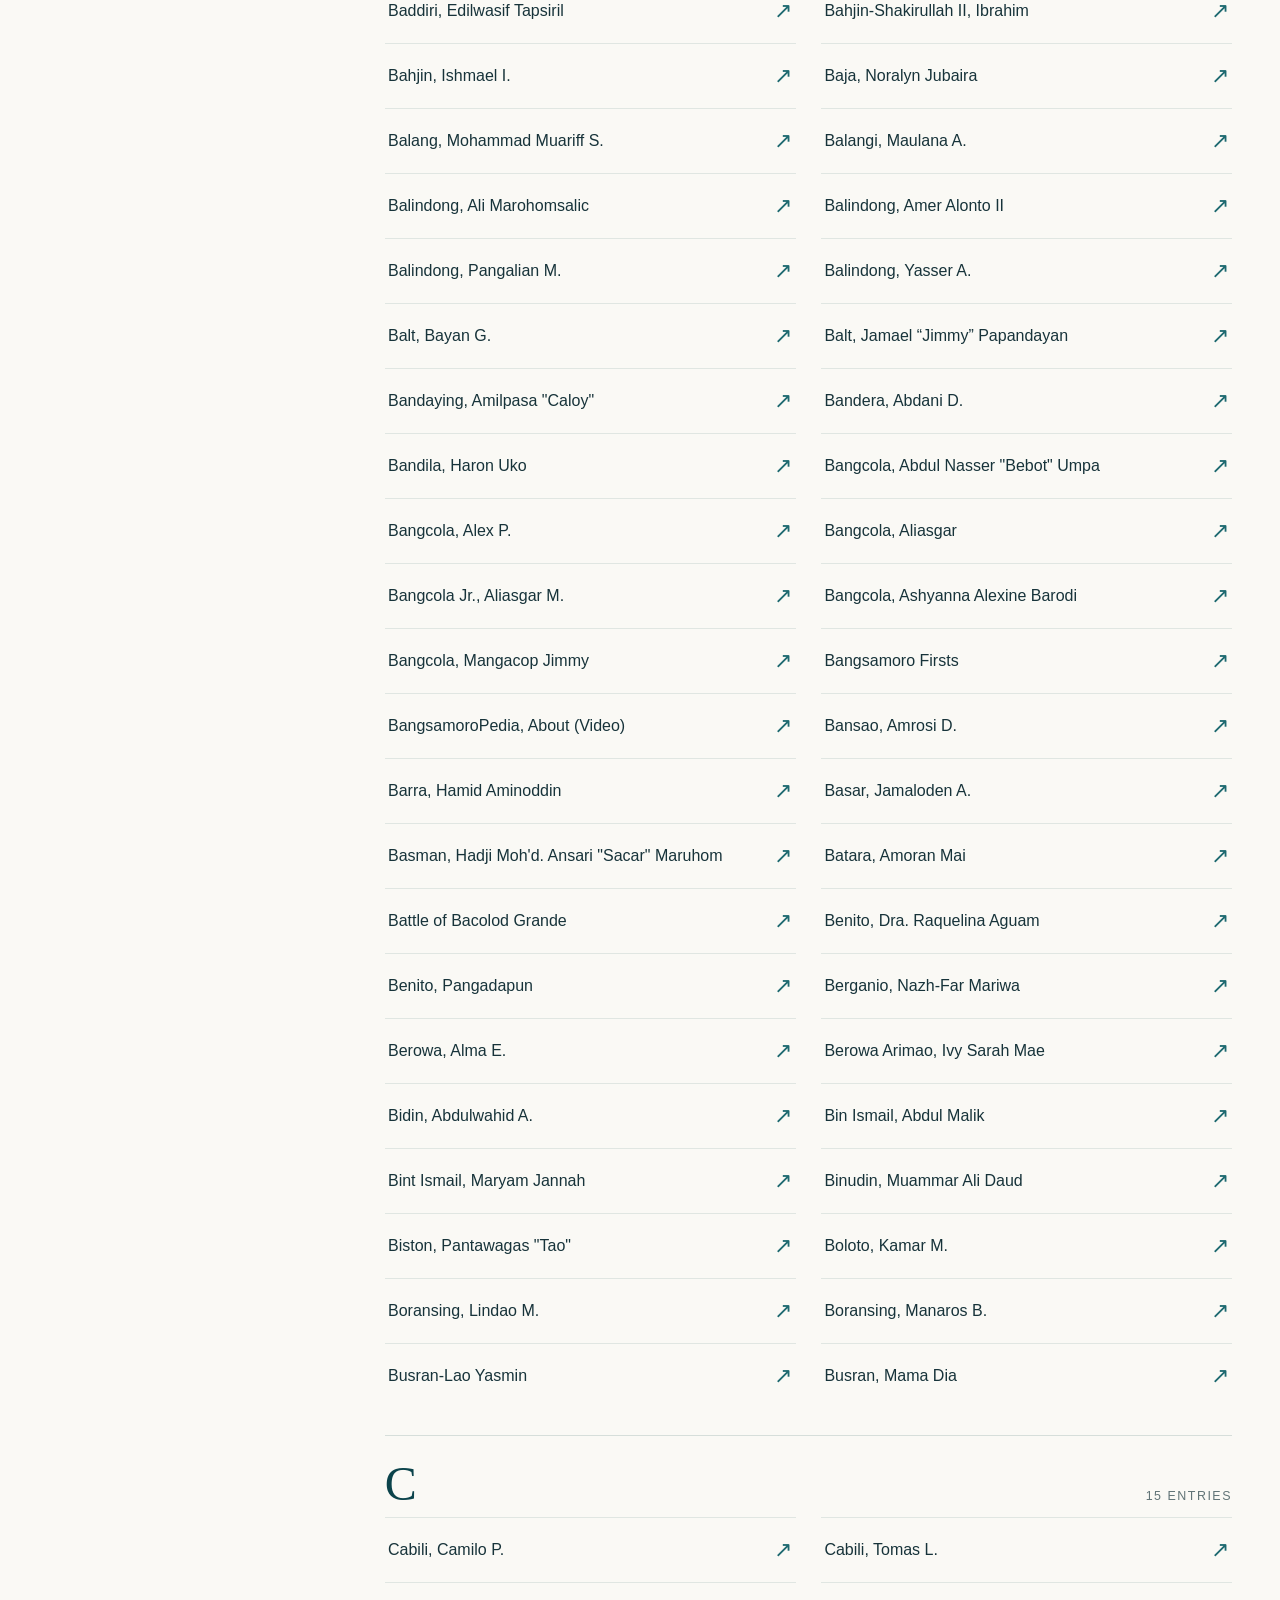
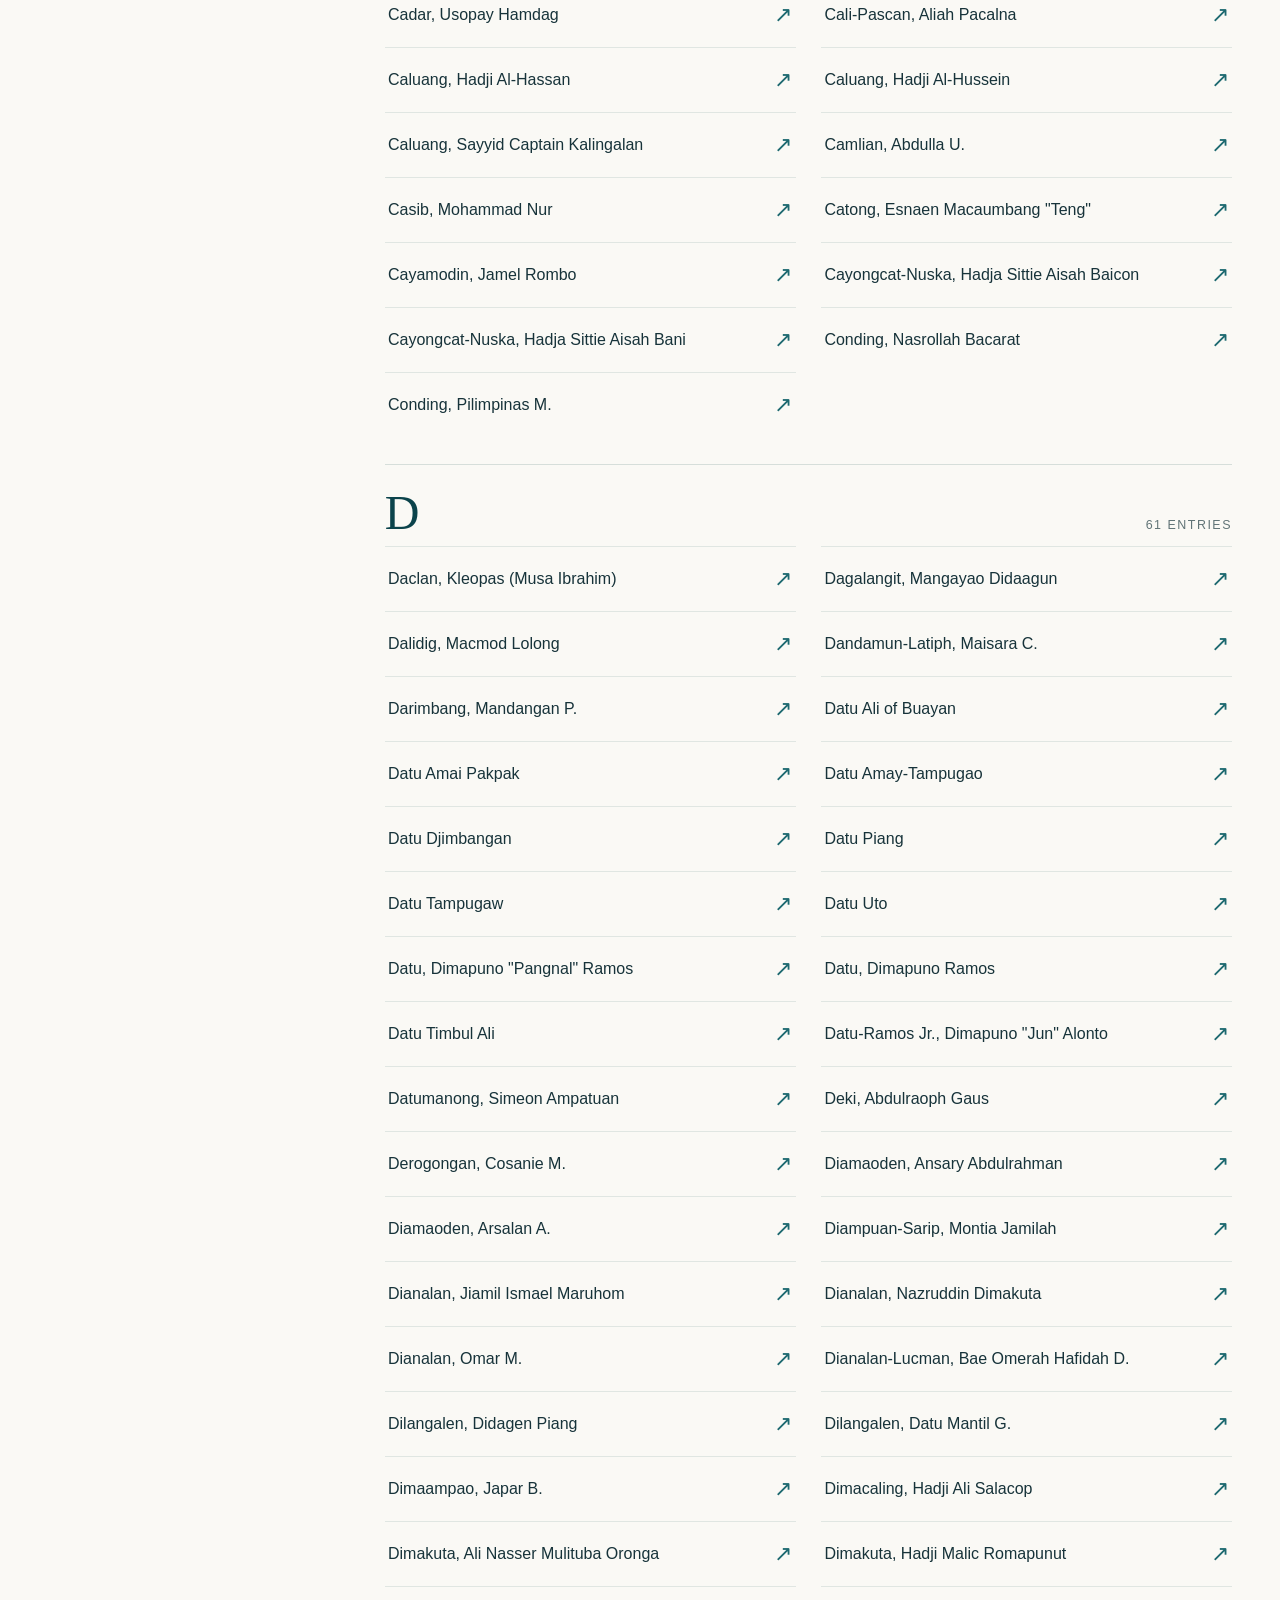
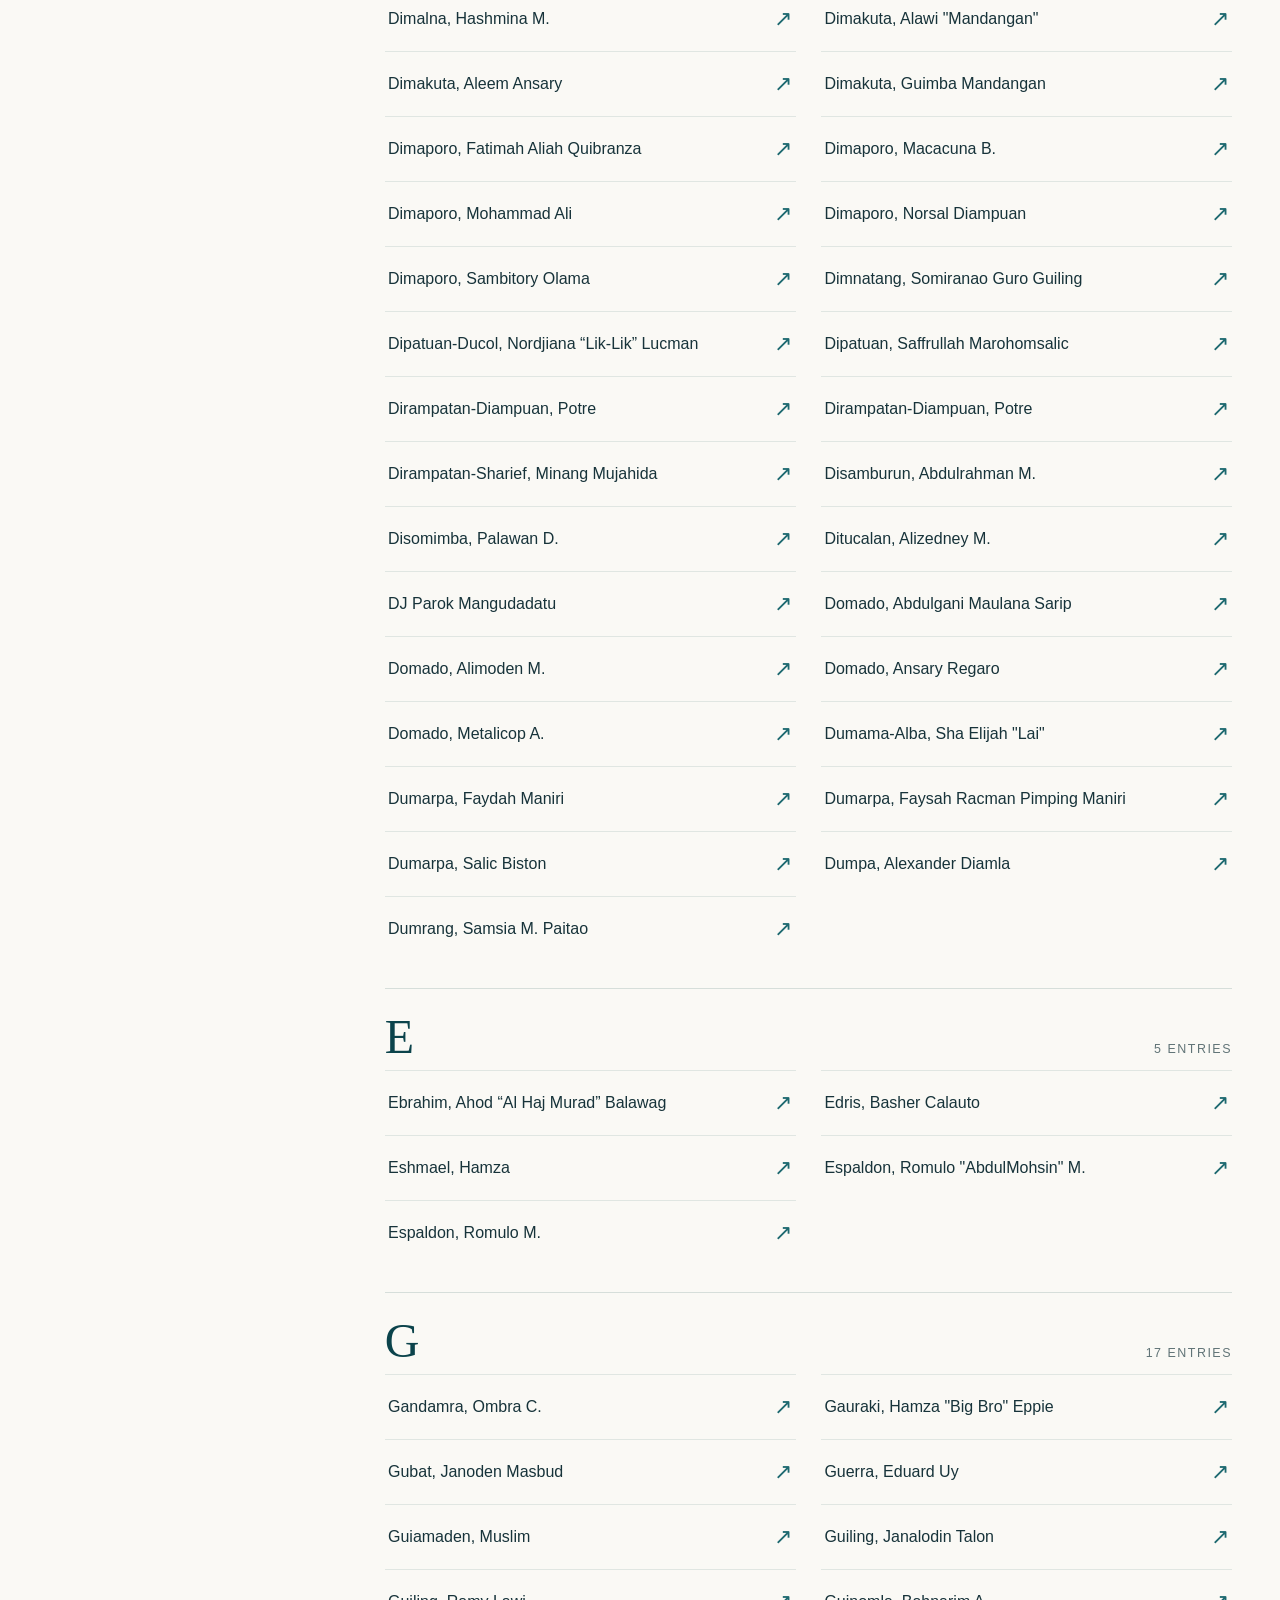
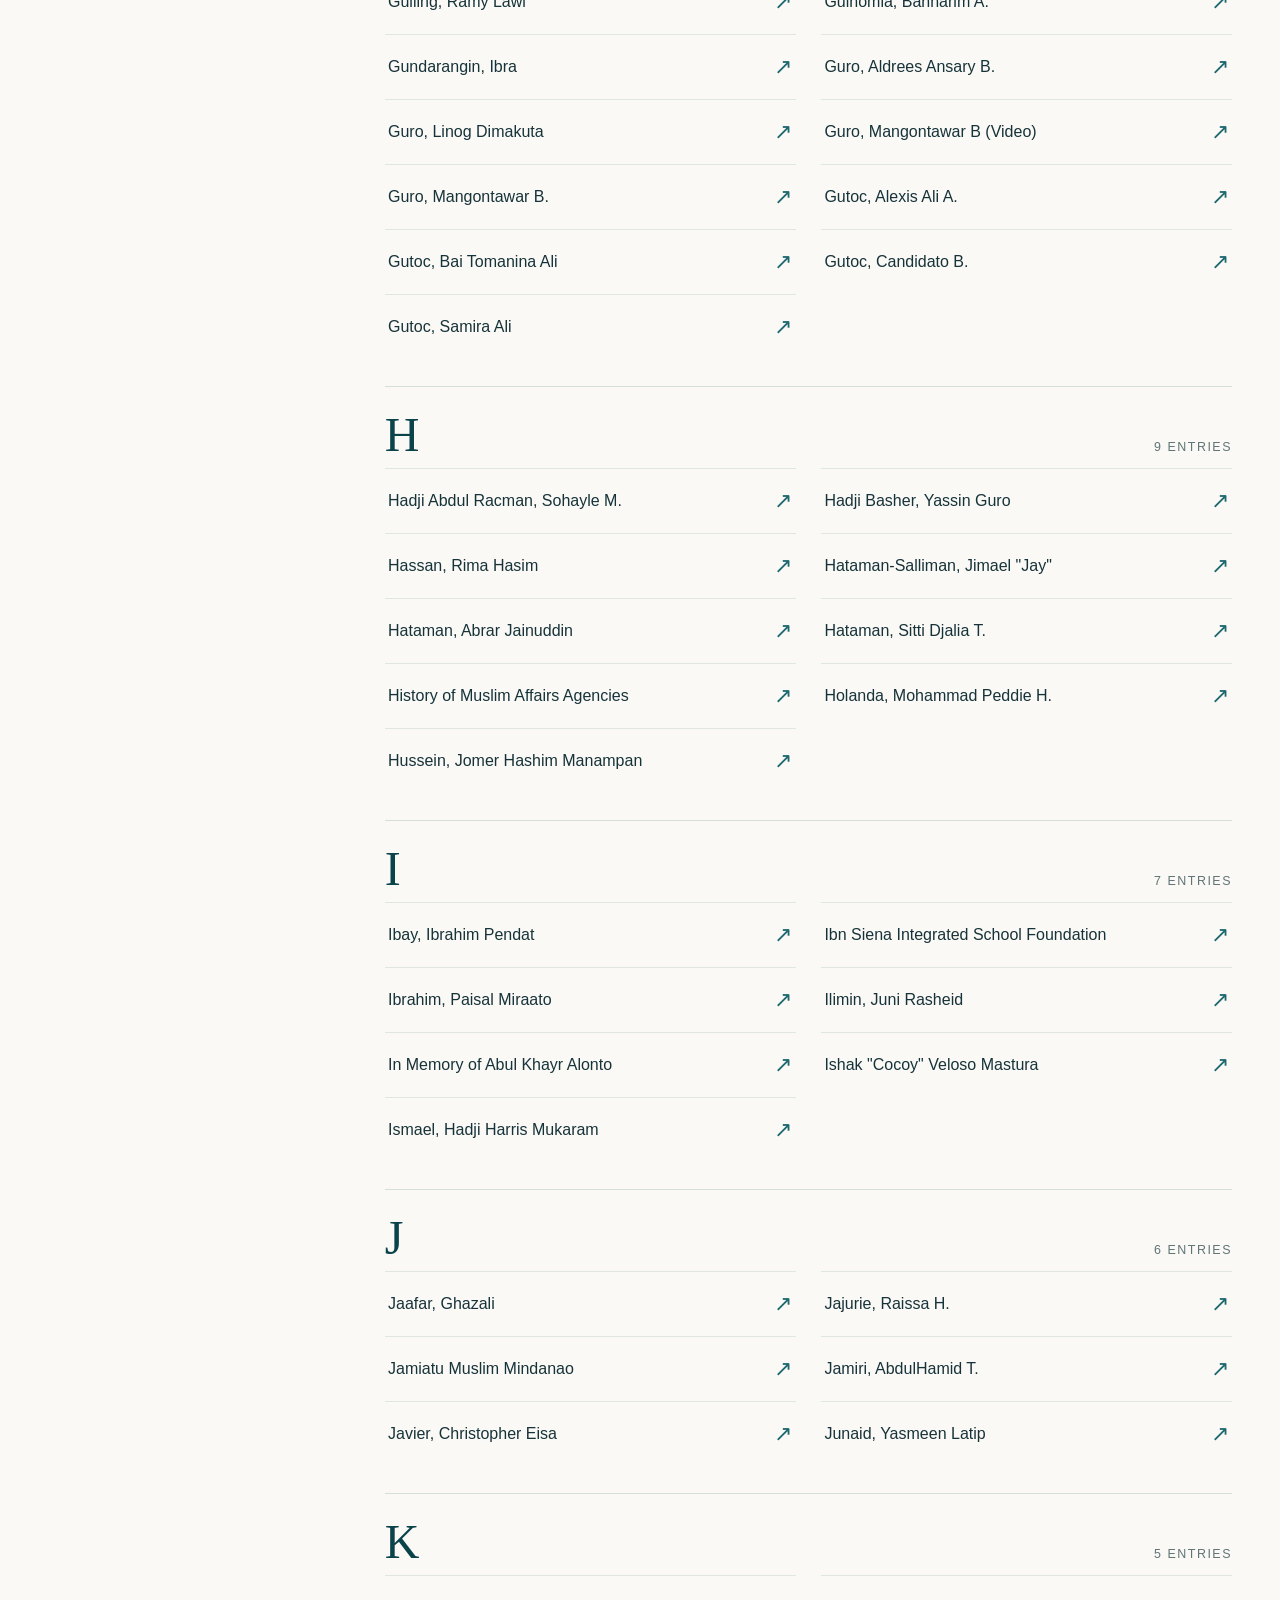
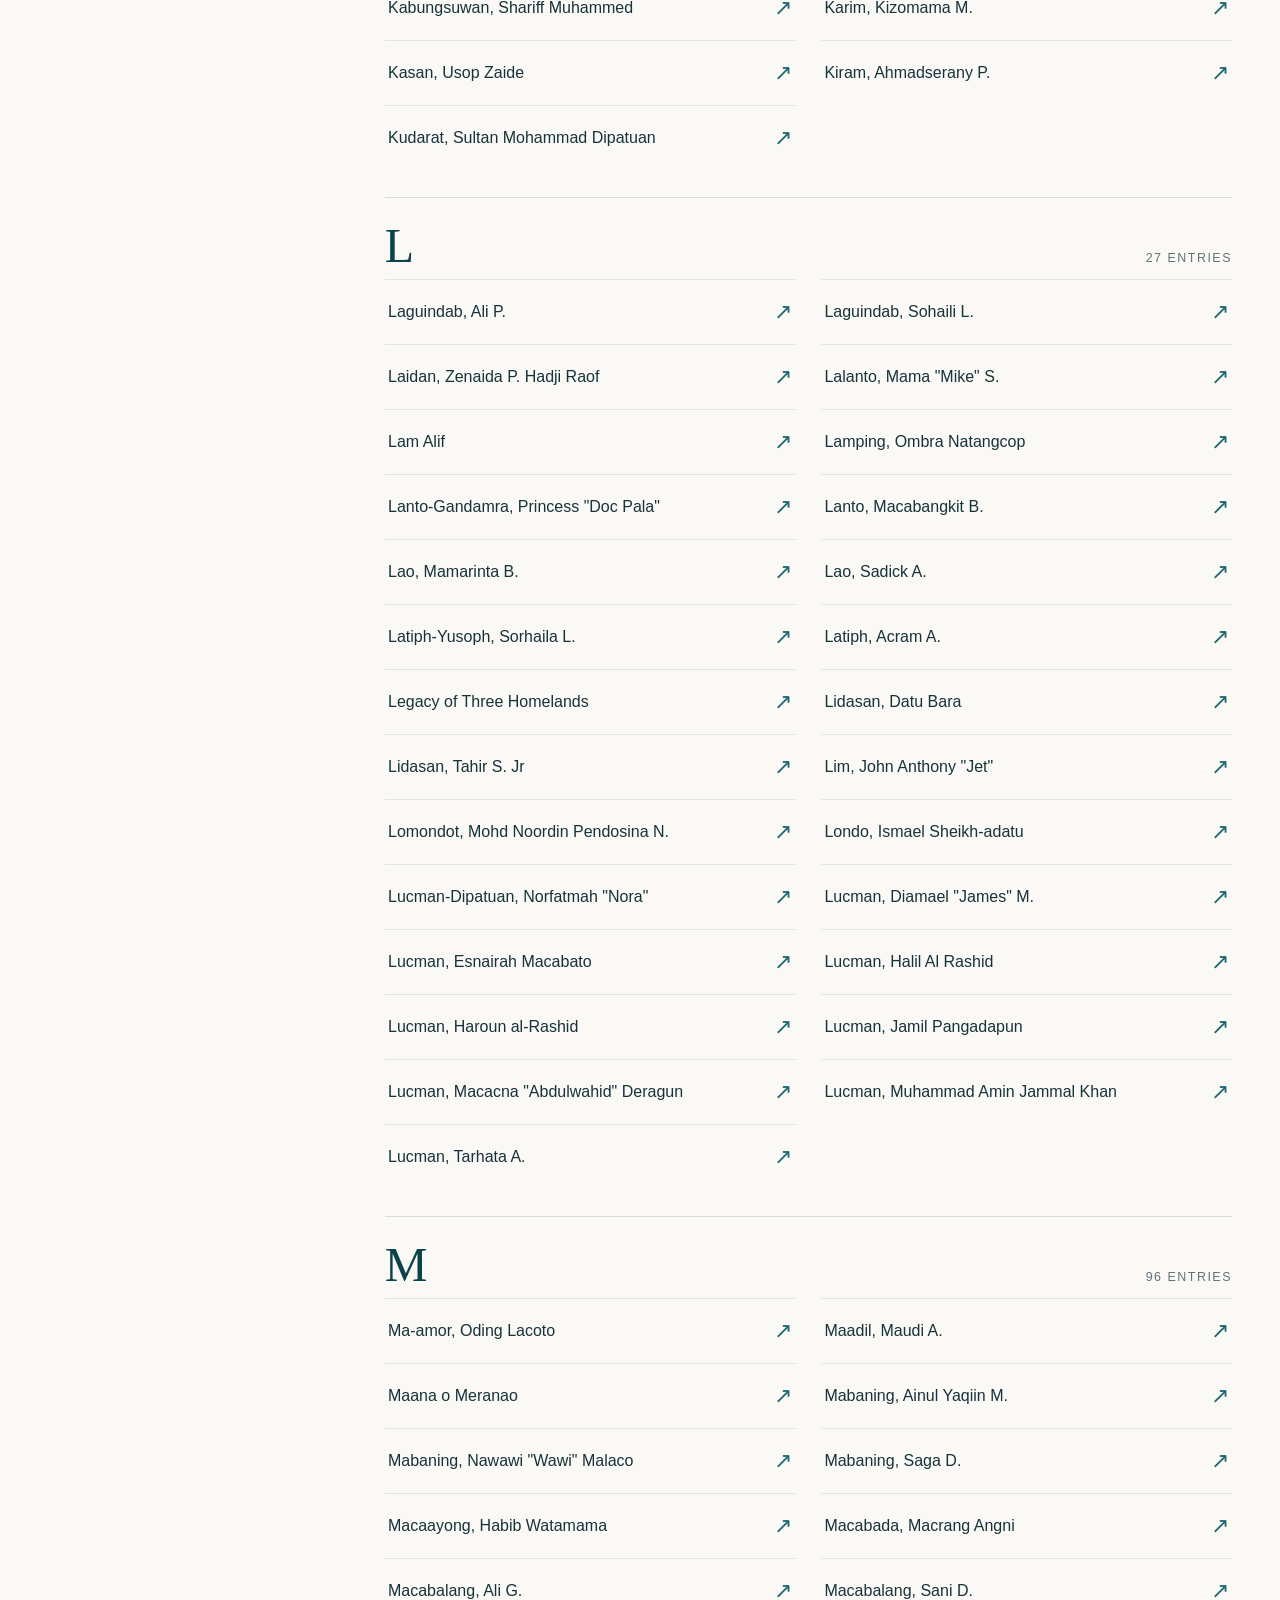
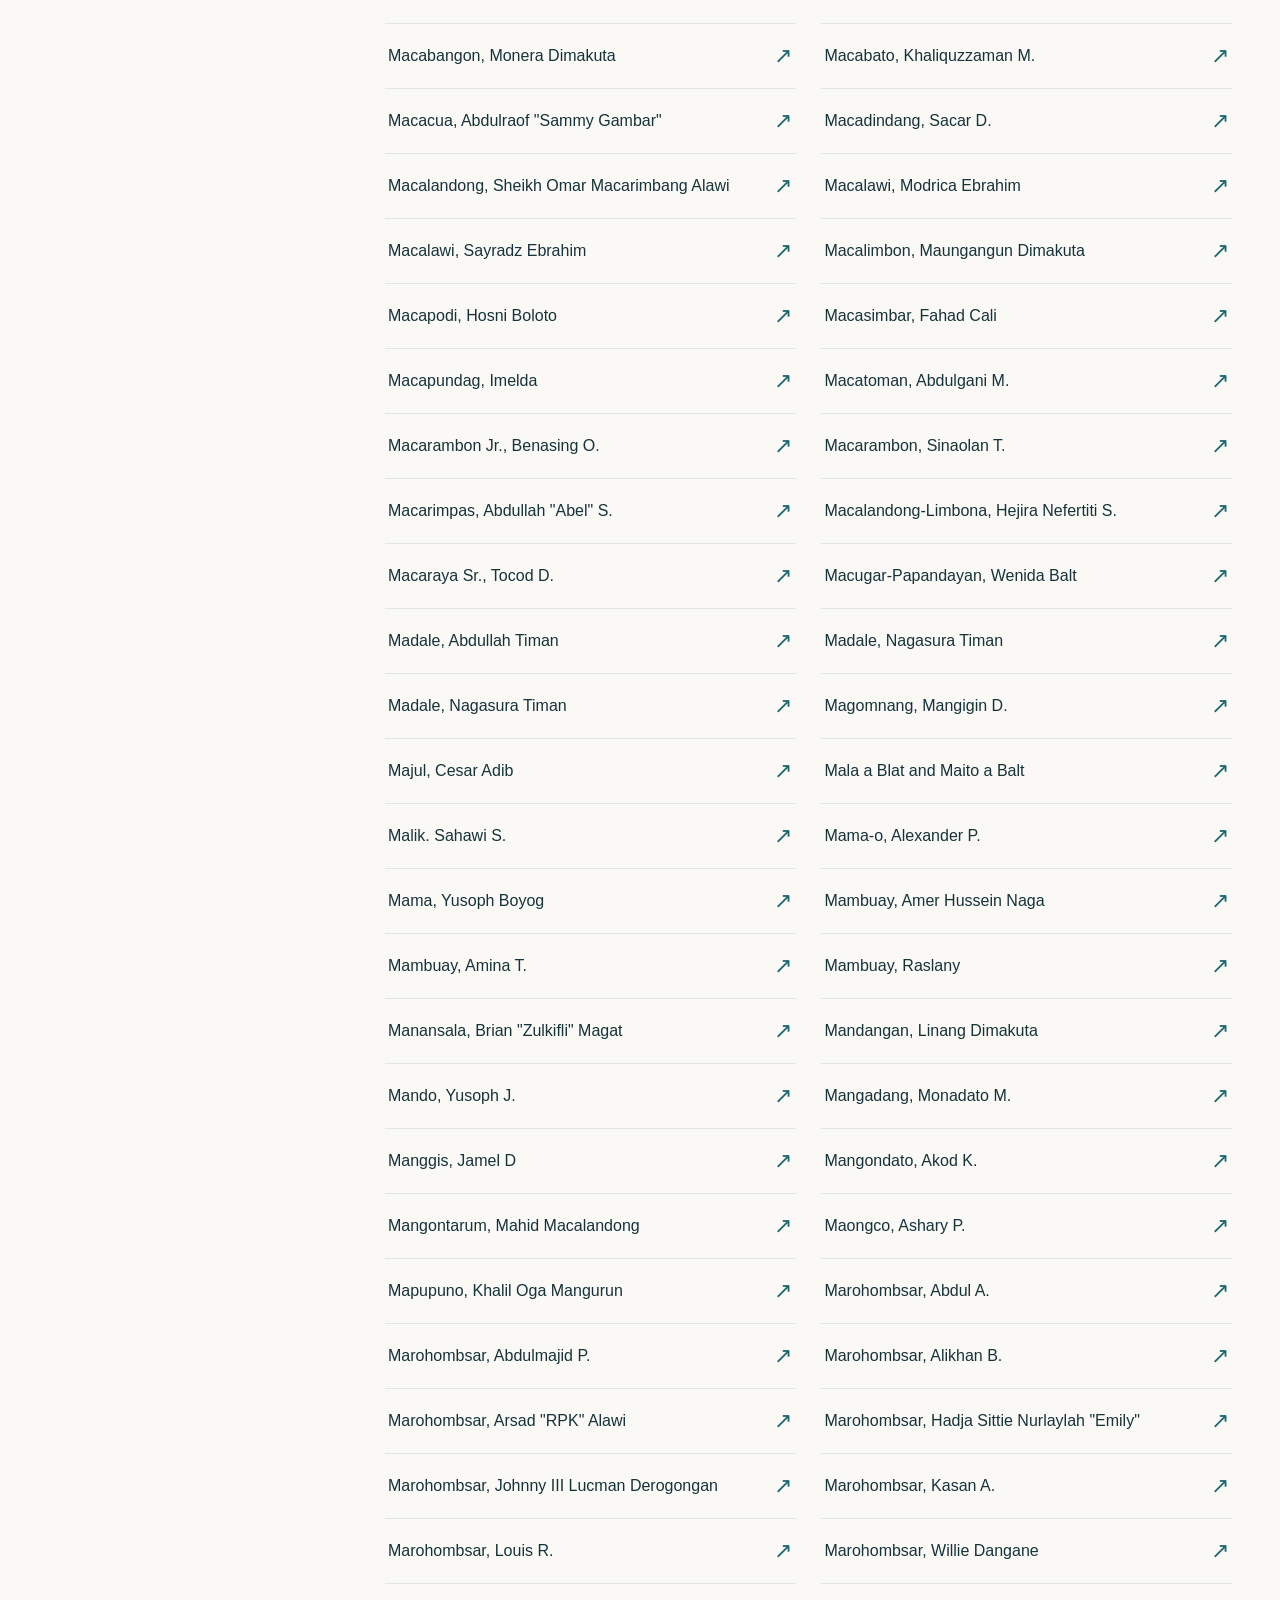
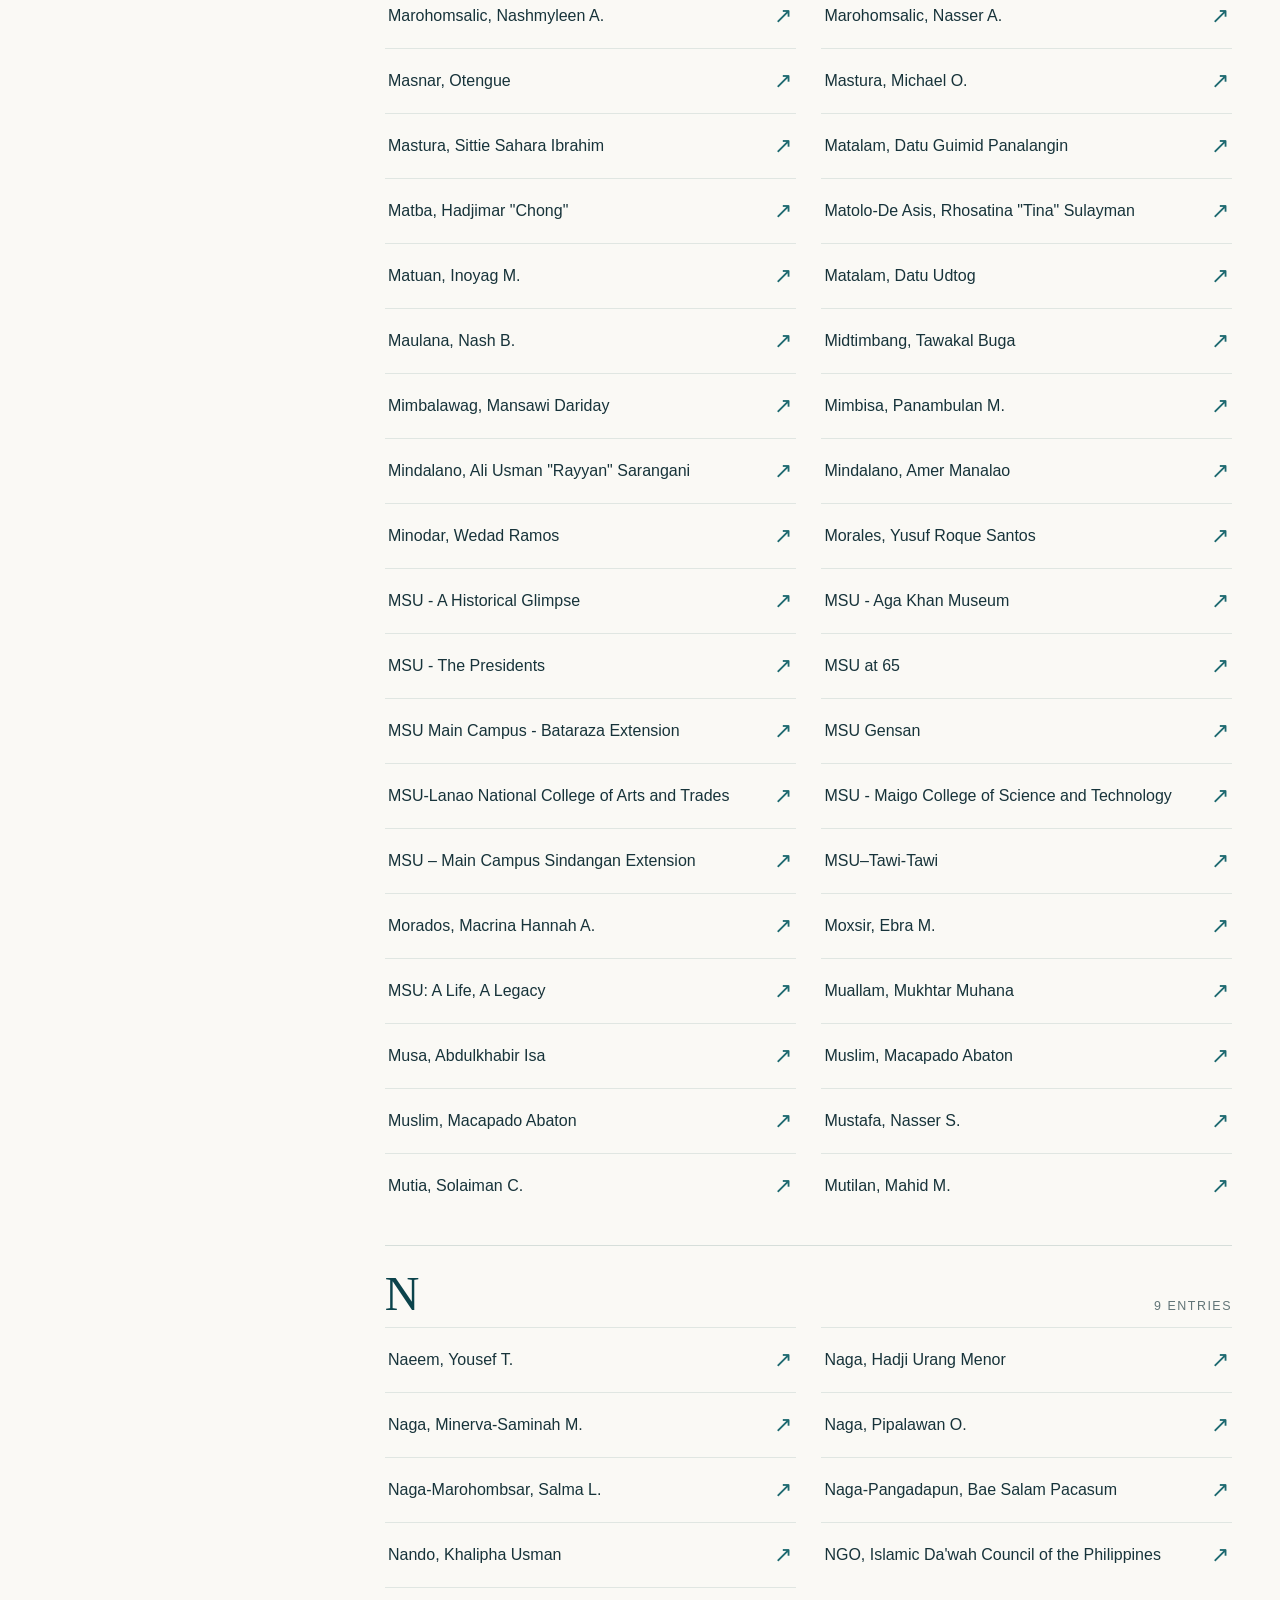
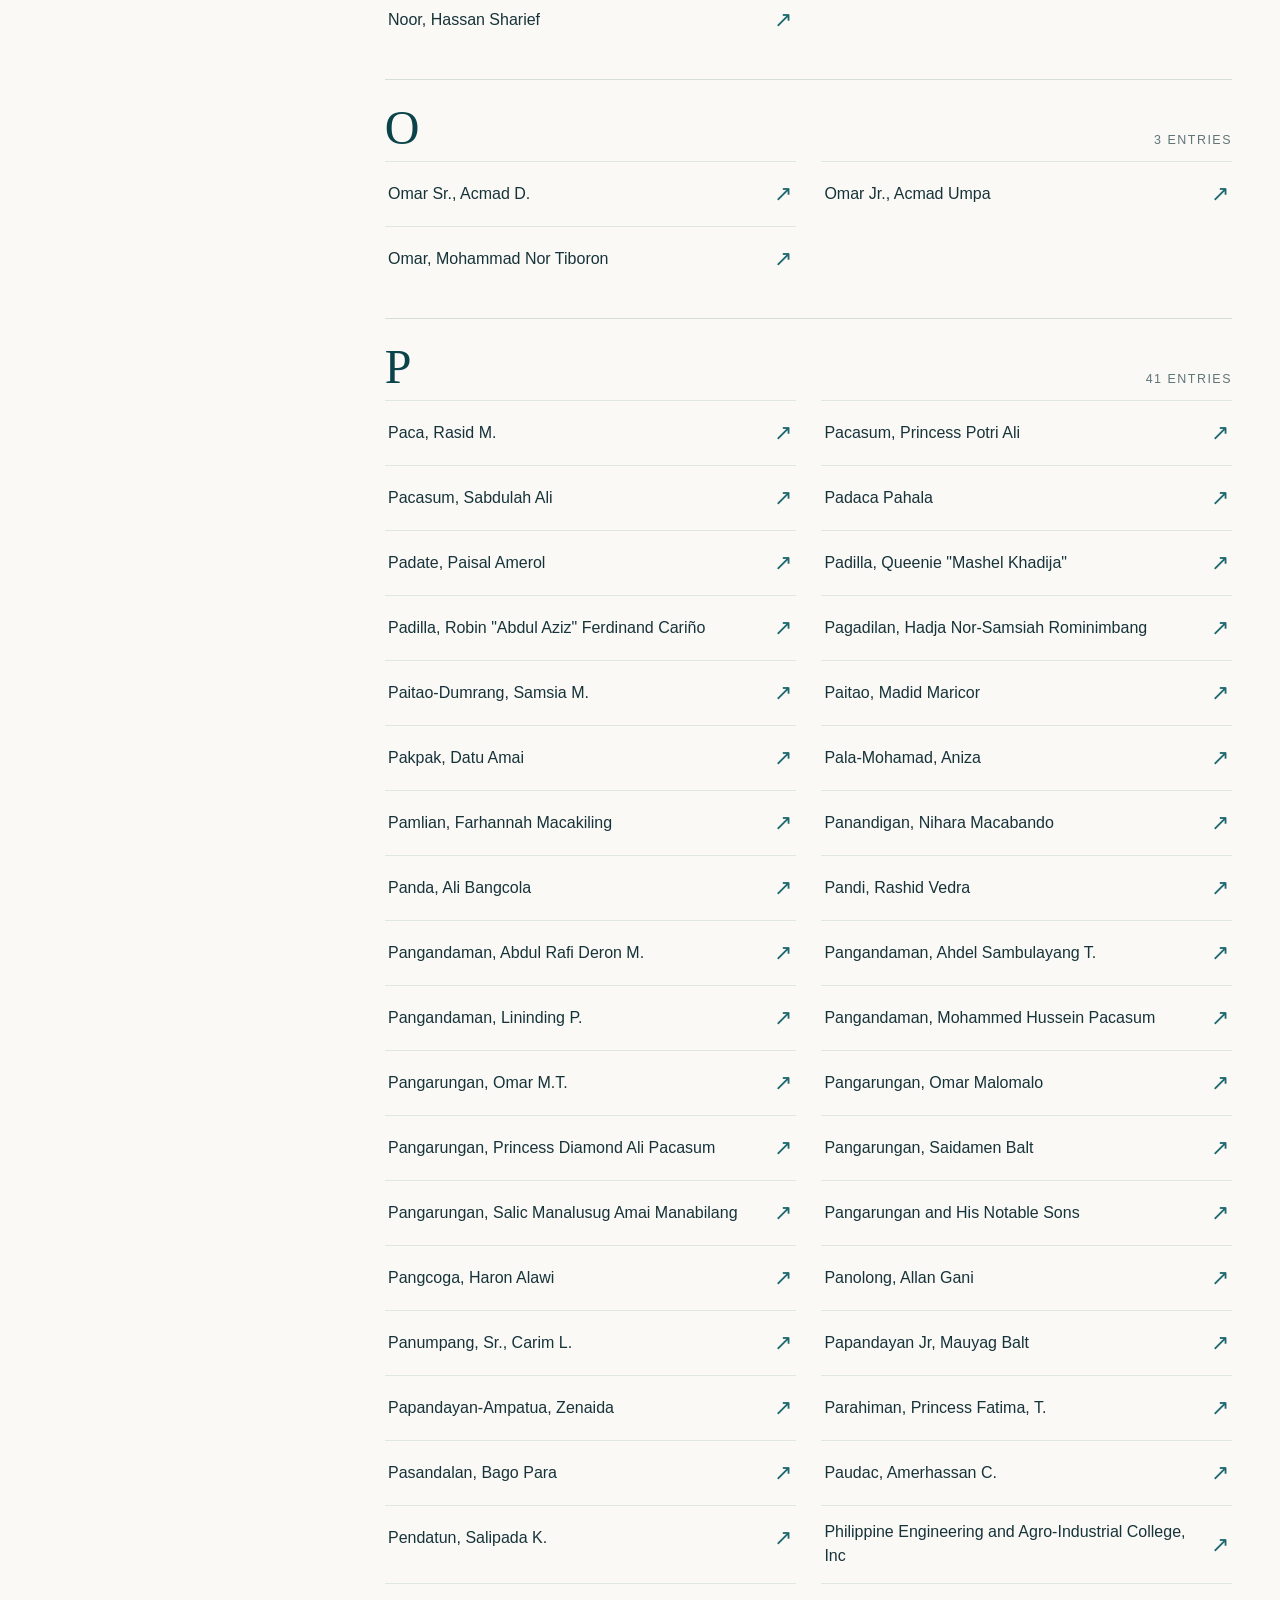
==== commit 3df12b3a: "Separate public directory from administration tools" ====
--- a/index.html
+++ b/index.html
@@ -9,17 +9,7 @@
   <link rel="stylesheet" href="style.css">
   <script src="app.js" defer=""></script>
 
-  <style>
-    .entry-manager{display:flex;flex-wrap:wrap;align-items:center;gap:.65rem;margin:1rem 0 1.25rem;padding:1rem;border:1px solid #d6deda;background:#f1f6f3}
-    .manager-button{border:1px solid #0b434b;background:#fff;color:#0b434b;padding:.65rem 1rem;font:600 .85rem "Segoe UI",Arial,sans-serif;cursor:pointer}
-    .manager-button:hover{background:#0b434b;color:#fff}
-    .manager-save{background:#0b434b;color:#fff}
-    #manager-note{flex-basis:100%;font-size:.78rem;color:#52696b}
-    .entry-remove{flex:none;border:1px solid #b65b4b;background:#fff;color:#9b3528;padding:.35rem .55rem;font-size:.75rem;cursor:pointer}
-    .entry-remove:hover{background:#9b3528;color:#fff}
-    body.manage-mode .entry{background:#fff8f5}
-    @media(max-width:620px){.entry-manager{align-items:stretch}.manager-button{width:100%}}
-  </style>\n</head>
+  \n</head>
 <body>
   <a class="skip-link" href="#directory">Skip to profiles</a>
   <header class="masthead">
@@ -54,12 +44,7 @@
             <kbd>/</kbd>
           </div>
           <p id="result-count" class="result-count" role="status" aria-live="polite">Showing all 505 entries</p>
-          <div id="entry-manager" class="entry-manager" aria-label="Entry management">
-            <button type="button" id="manage-toggle" class="manager-button">Manage entries</button>
-            <button type="button" id="export-index" class="manager-button manager-save" hidden>Download updated index.html</button>
-            <span id="manager-note" role="status">Changes stay in this browser until you download and replace index.html in GitHub.</span>
           </div>
-        </div>
         <nav class="alphabet" aria-label="Browse by first letter"><a href="#A" data-letter="A" aria-label="Jump to A">A</a><a href="#B" data-letter="B" aria-label="Jump to B">B</a><a href="#C" data-letter="C" aria-label="Jump to C">C</a><a href="#D" data-letter="D" aria-label="Jump to D">D</a><a href="#E" data-letter="E" aria-label="Jump to E">E</a><a href="#G" data-letter="G" aria-label="Jump to G">G</a><a href="#H" data-letter="H" aria-label="Jump to H">H</a><a href="#I" data-letter="I" aria-label="Jump to I">I</a><a href="#J" data-letter="J" aria-label="Jump to J">J</a><a href="#K" data-letter="K" aria-label="Jump to K">K</a><a href="#L" data-letter="L" aria-label="Jump to L">L</a><a href="#M" data-letter="M" aria-label="Jump to M">M</a><a href="#N" data-letter="N" aria-label="Jump to N">N</a><a href="#O" data-letter="O" aria-label="Jump to O">O</a><a href="#P" data-letter="P" aria-label="Jump to P">P</a><a href="#R" data-letter="R" aria-label="Jump to R">R</a><a href="#S" data-letter="S" aria-label="Jump to S">S</a><a href="#T" data-letter="T" aria-label="Jump to T">T</a><a href="#U" data-letter="U" aria-label="Jump to U">U</a><a href="#V" data-letter="V" aria-label="Jump to V">V</a><a href="#W" data-letter="W" aria-label="Jump to W">W</a><a href="#Y" data-letter="Y" aria-label="Jump to Y">Y</a><a href="#Z" data-letter="Z" aria-label="Jump to Z">Z</a></nav>
         <div id="empty" class="empty" hidden="">No entries match that search. Try another name or word.</div>
         <div id="sections"><section class="letter-section" id="A" aria-labelledby="heading-A"><div class="letter-heading"><h2 id="heading-A">A</h2><span>65 entries</span></div><ul class="entries"><li class="entry" data-name="abas, abdulnasser &quot;thong&quot; maliga"><a href="https://www.facebook.com/share/p/1ErPbrTrFw/" target="_blank" rel="noopener noreferrer"><span class="entry-name">Abas, Abdulnasser "Thong" Maliga</span><span class="entry-action" aria-hidden="true">↗</span><span class="sr-only"> (opens Facebook in a new tab)</span></a></li><li class="entry" data-name="abas, datucan &quot;mohagher iqbal&quot;"><a href="https://www.facebook.com/share/p/19hF1ReV3D/" target="_blank" rel="noopener noreferrer"><span class="entry-name">Abas, Datucan "Mohagher Iqbal"</span><span class="entry-action" aria-hidden="true">↗</span><span class="sr-only"> (opens Facebook in a new tab)</span></a></li><li class="entry" data-name="abas, sheriff m."><a href="https://www.facebook.com/share/p/19qGbTBDEW/" target="_blank" rel="noopener noreferrer"><span class="entry-name">Abas, Sheriff M.</span><span class="entry-action" aria-hidden="true">↗</span><span class="sr-only"> (opens Facebook in a new tab)</span></a></li><li class="entry" data-name="abas, sheriff manimbayan"><a href="https://www.facebook.com/share/p/1bYY3deedx/" target="_blank" rel="noopener noreferrer"><span class="entry-name">Abas, Sheriff Manimbayan</span><span class="entry-action" aria-hidden="true">↗</span><span class="sr-only"> (opens Facebook in a new tab)</span></a></li>
@@ -436,94 +421,4 @@
 
 
 
-  <script>
-  (() => {
-    const toggle = document.getElementById('manage-toggle');
-    const exportButton = document.getElementById('export-index');
-    const note = document.getElementById('manager-note');
-    const search = document.getElementById('search');
-    const entriesRoot = document.getElementById('sections');
-    let managing = false;
-    let changed = false;
-
-    function refreshCounts() {
-      const all = [...document.querySelectorAll('.entry')];
-      const visible = all.filter(item => !item.hidden);
-      document.querySelector('.count-line strong').textContent = all.length;
-      document.querySelectorAll('.letter-section').forEach(section => {
-        const n = section.querySelectorAll('.entry').length;
-        section.querySelector('.letter-heading span').textContent = n + (n === 1 ? ' entry' : ' entries');
-        section.hidden = n === 0;
-      });
-      const q = search.value.trim();
-      document.getElementById('result-count').textContent = q
-        ? visible.length + (visible.length === 1 ? ' entry found' : ' entries found')
-        : 'Showing all ' + all.length + (all.length === 1 ? ' entry' : ' entries');
-      document.getElementById('empty').hidden = visible.length > 0;
-    }
-
-    function addRemoveButtons() {
-      document.querySelectorAll('.entry').forEach(entry => {
-        if (entry.querySelector('.entry-remove')) return;
-        const button = document.createElement('button');
-        button.type = 'button';
-        button.className = 'entry-remove';
-        button.textContent = 'Remove';
-        button.setAttribute('aria-label', 'Remove ' + (entry.querySelector('.entry-name')?.textContent || 'entry'));
-        button.addEventListener('click', () => {
-          const name = entry.querySelector('.entry-name')?.textContent || 'this entry';
-          if (!window.confirm('Remove "' + name + '" from the directory? This will be included when you download the updated index.html.')) return;
-          entry.remove();
-          changed = true;
-          exportButton.hidden = false;
-          note.textContent = 'Entry removed from this editing session. Download the updated file to keep the change on GitHub.';
-          refreshCounts();
-        });
-        entry.appendChild(button);
-      });
-    }
-
-    toggle.addEventListener('click', () => {
-      managing = !managing;
-      document.body.classList.toggle('manage-mode', managing);
-      toggle.textContent = managing ? 'Finish managing' : 'Manage entries';
-      if (managing) {
-        addRemoveButtons();
-        note.textContent = 'Select Remove beside any entry. Nothing changes on GitHub until you download and replace the file.';
-      } else {
-        document.querySelectorAll('.entry-remove').forEach(button => button.remove());
-        note.textContent = changed ? 'You have unsaved changes. Download the updated index.html before leaving.' : 'No changes made.';
-      }
-    });
-
-    exportButton.addEventListener('click', () => {
-      const clone = document.documentElement.cloneNode(true);
-      clone.querySelectorAll('.entry-remove, #entry-manager').forEach(node => node.remove());
-      clone.querySelectorAll('.entry, .letter-section').forEach(node => node.removeAttribute('hidden'));
-      const clonedSearch = clone.querySelector('#search');
-      if (clonedSearch) clonedSearch.value = '';
-      const count = clone.querySelectorAll('.entry').length;
-      const number = clone.querySelector('.count-line strong');
-      if (number) number.textContent = count;
-      clone.querySelectorAll('.letter-section').forEach(section => {
-        const n = section.querySelectorAll('.entry').length;
-        const label = section.querySelector('.letter-heading span');
-        if (label) label.textContent = n + (n === 1 ? ' entry' : ' entries');
-      });
-      const result = clone.querySelector('#result-count');
-      if (result) result.textContent = 'Showing all ' + count + (count === 1 ? ' entry' : ' entries');
-      const empty = clone.querySelector('#empty');
-      if (empty) empty.hidden = true;
-      const blob = new Blob(['<!doctype html>\\n' + clone.outerHTML], {type:'text/html;charset=utf-8'});
-      const url = URL.createObjectURL(blob);
-      const a = document.createElement('a');
-      a.href = url;
-      a.download = 'index.html';
-      document.body.appendChild(a);
-      a.click();
-      a.remove();
-      URL.revokeObjectURL(url);
-      note.textContent = 'Updated index.html downloaded. Replace the existing file in your GitHub repository and commit the change.';
-    });
-  })();
-  </script>\n</body></html>
+  \n</body></html>
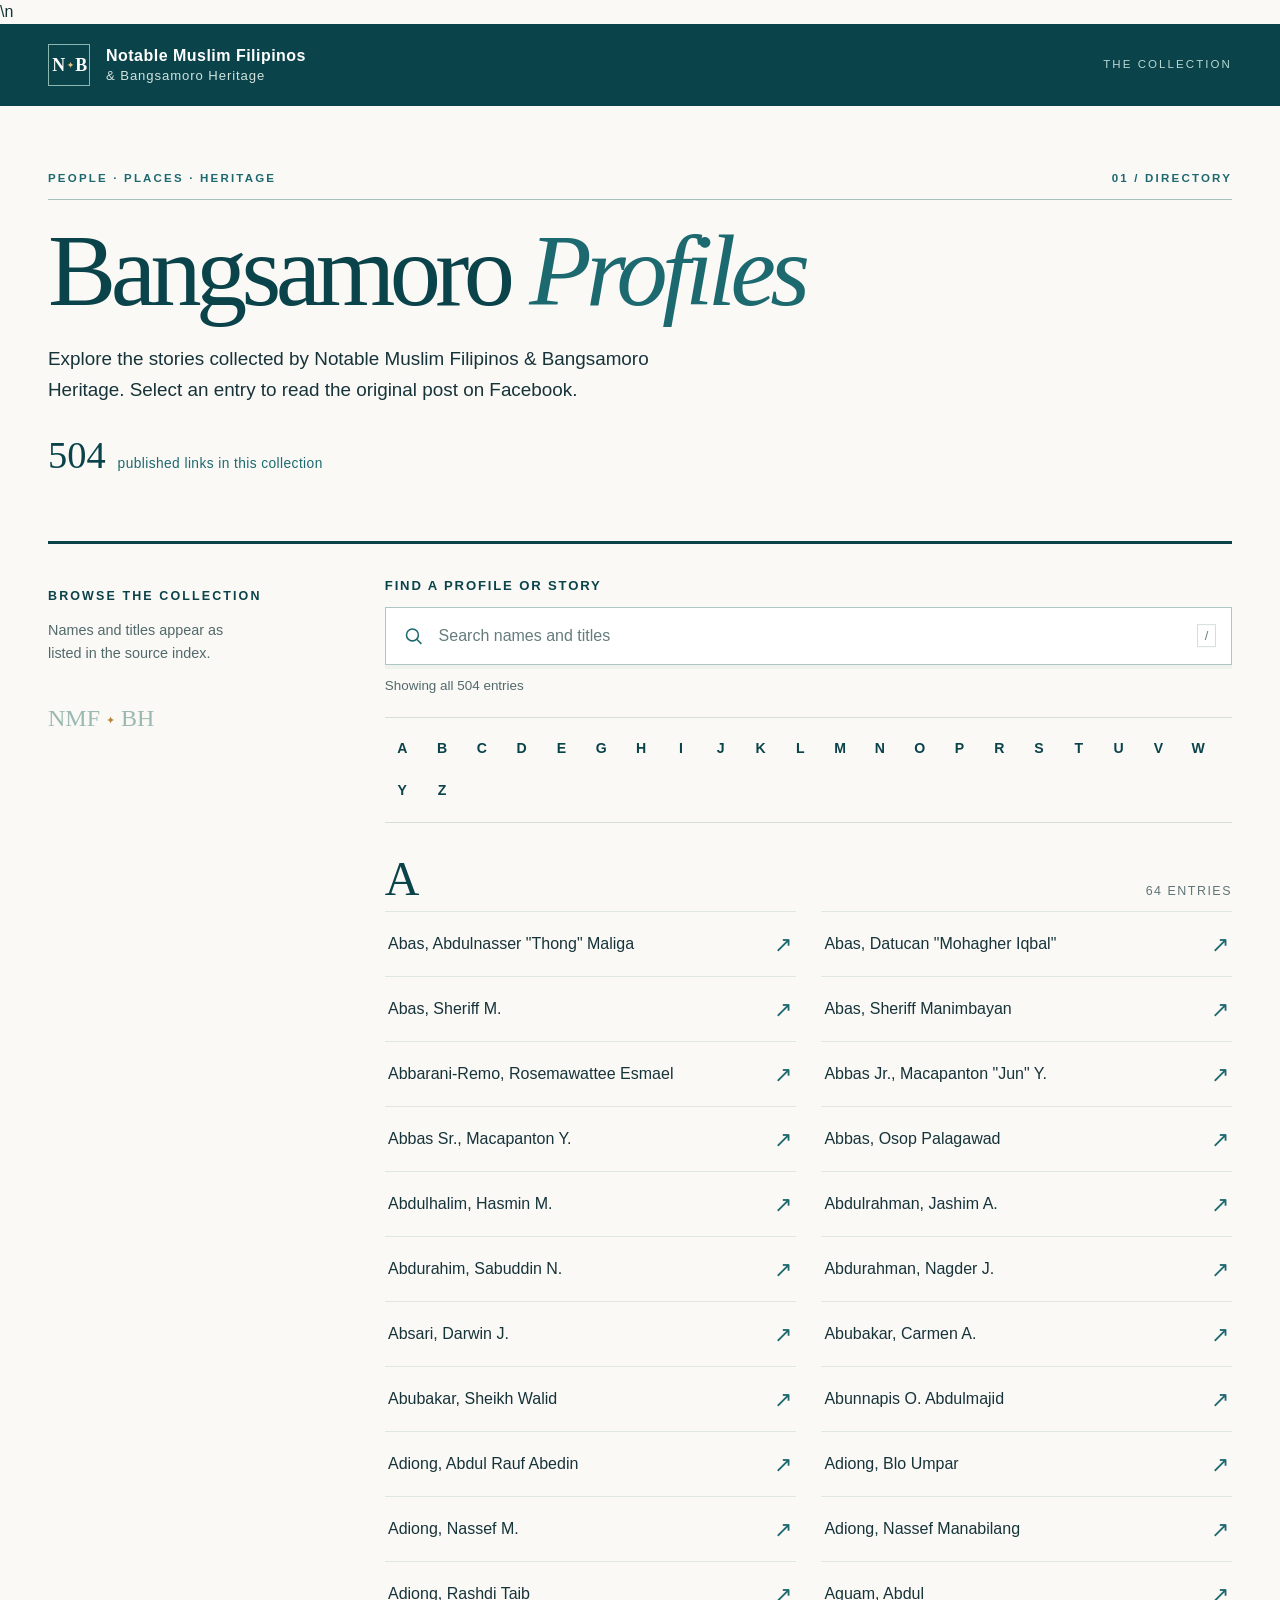
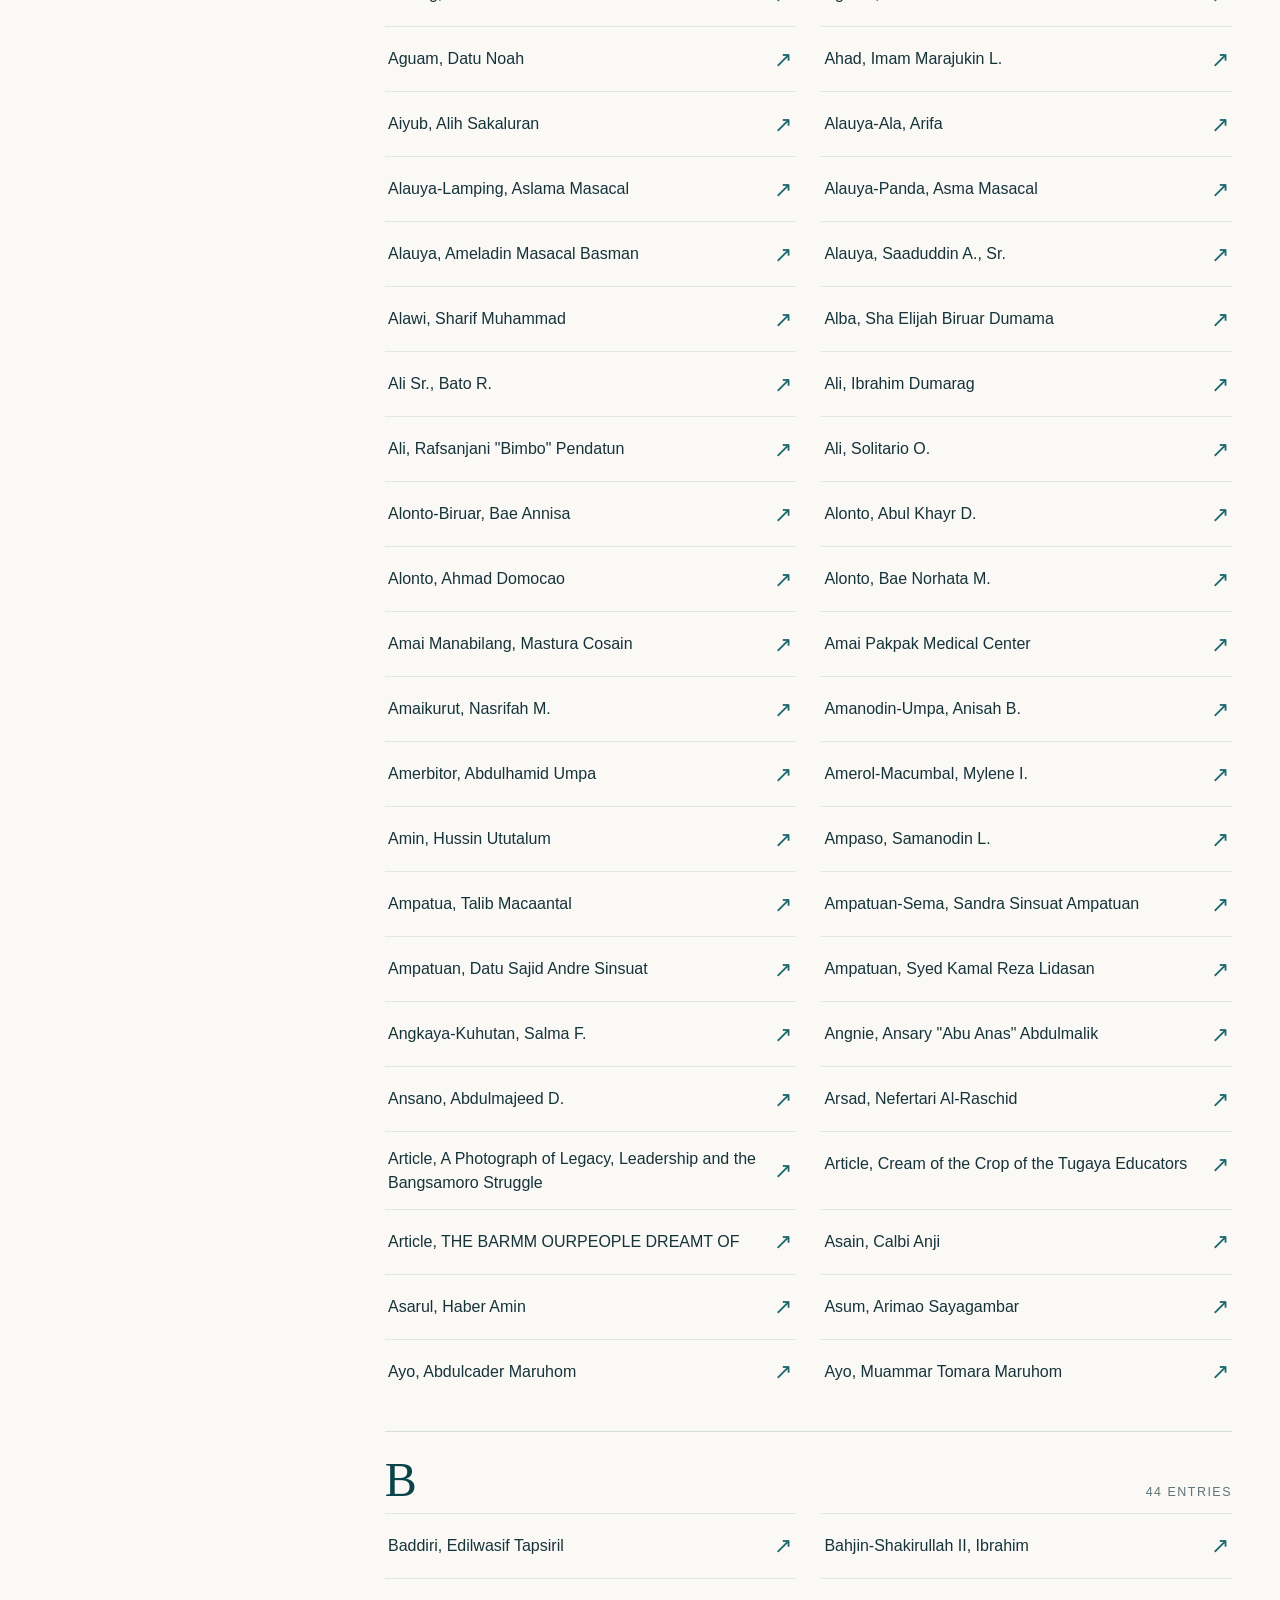
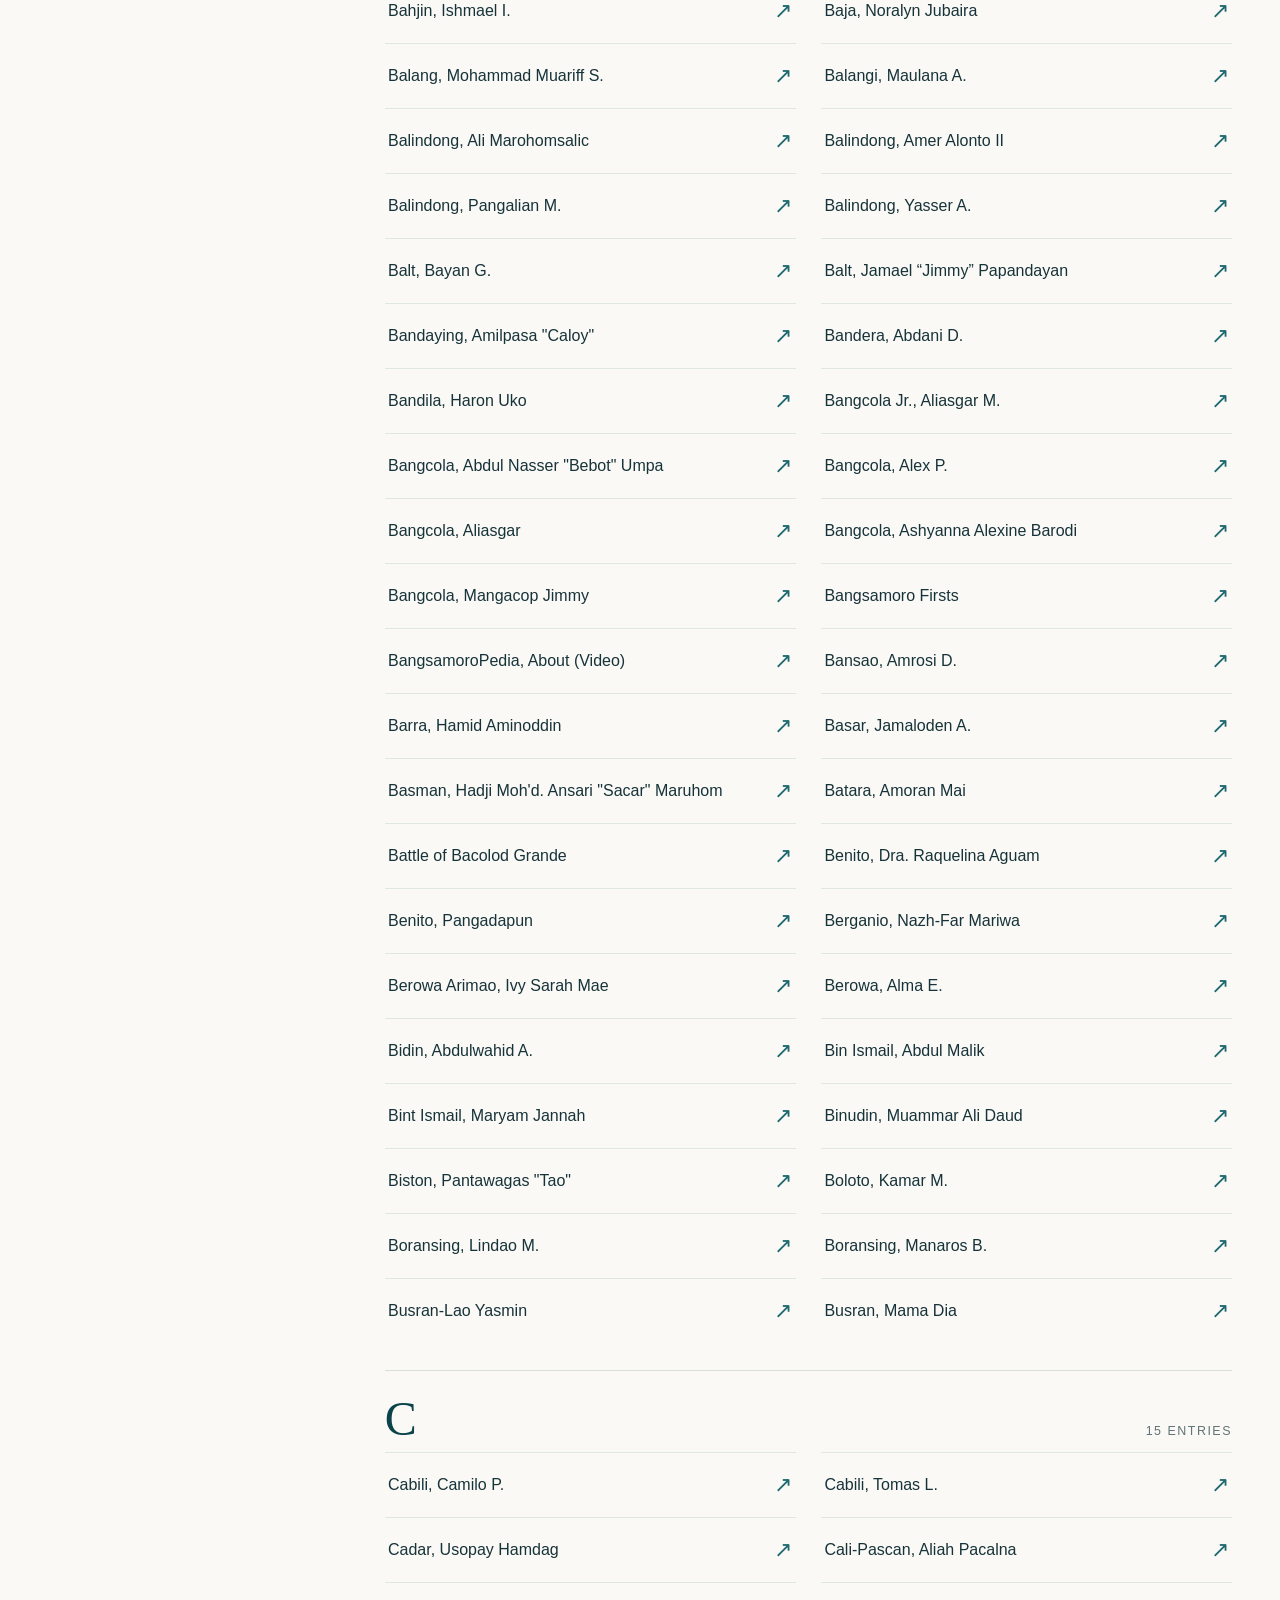
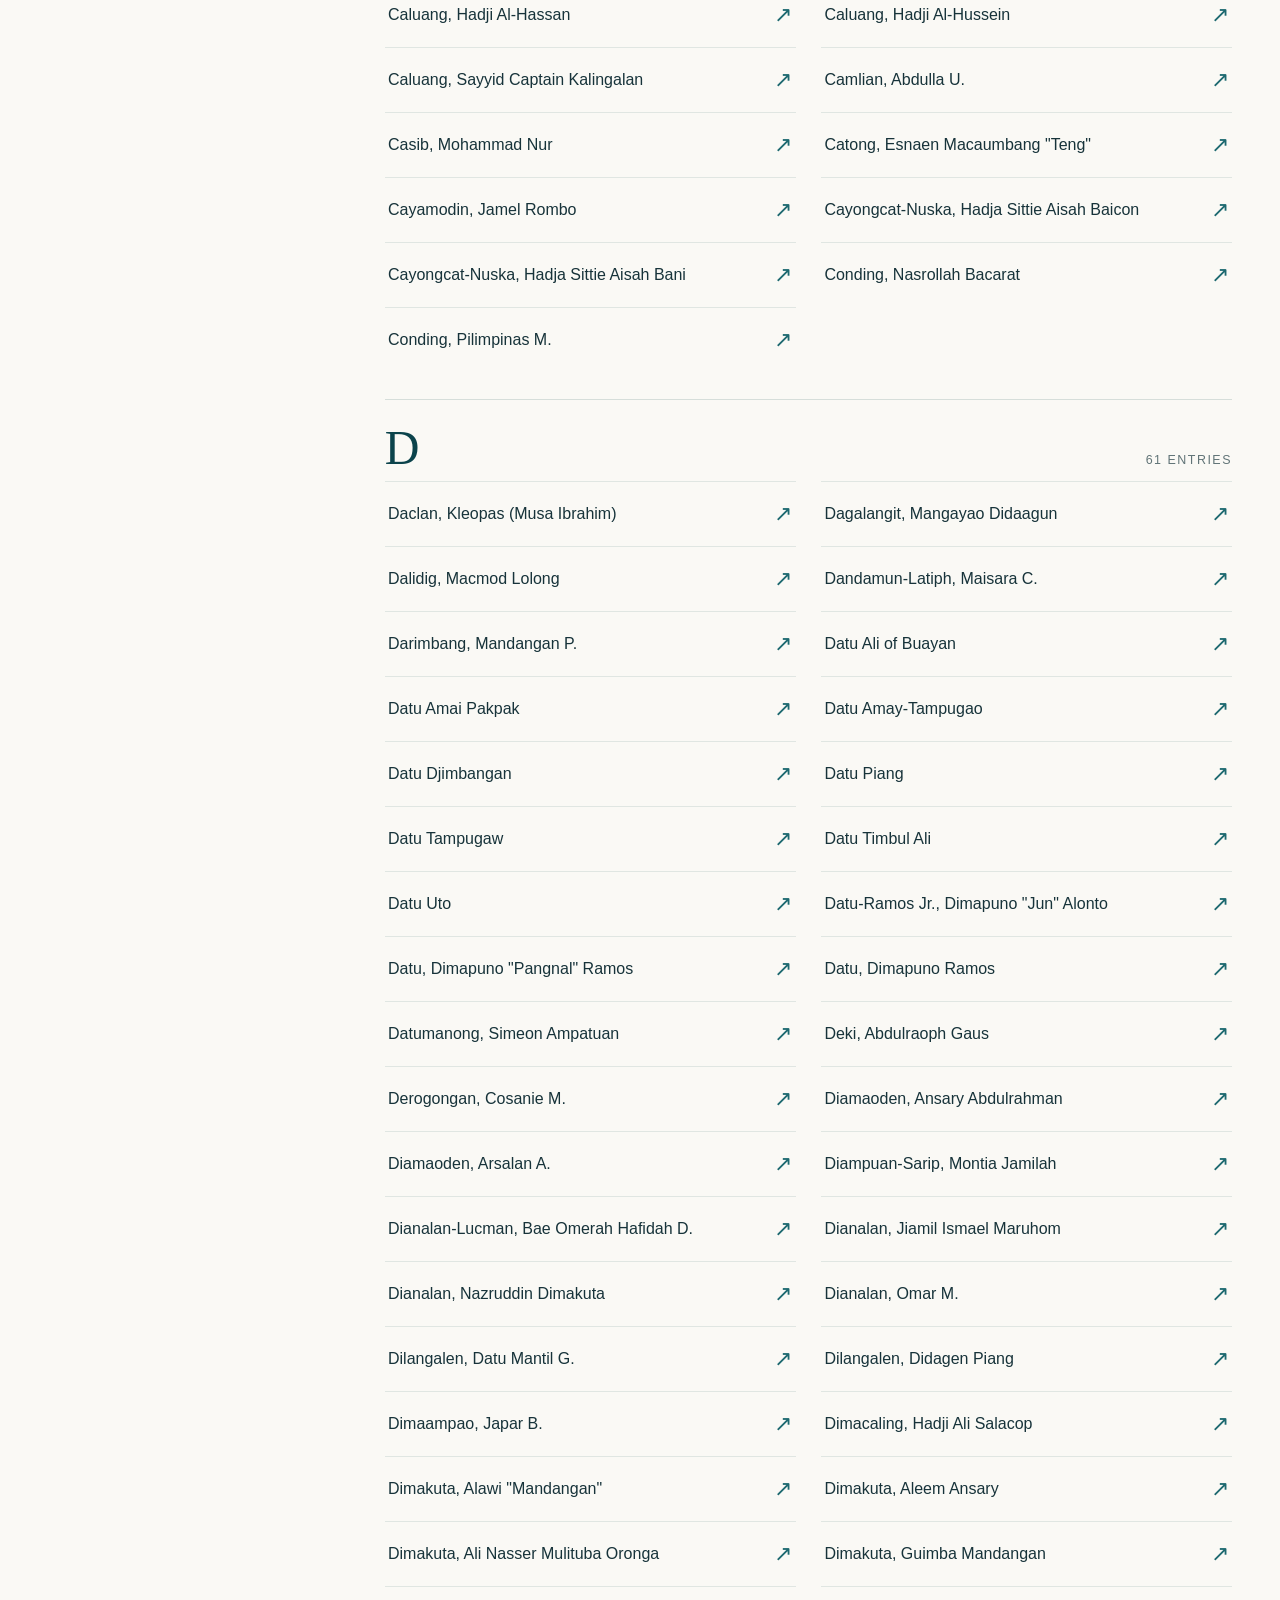
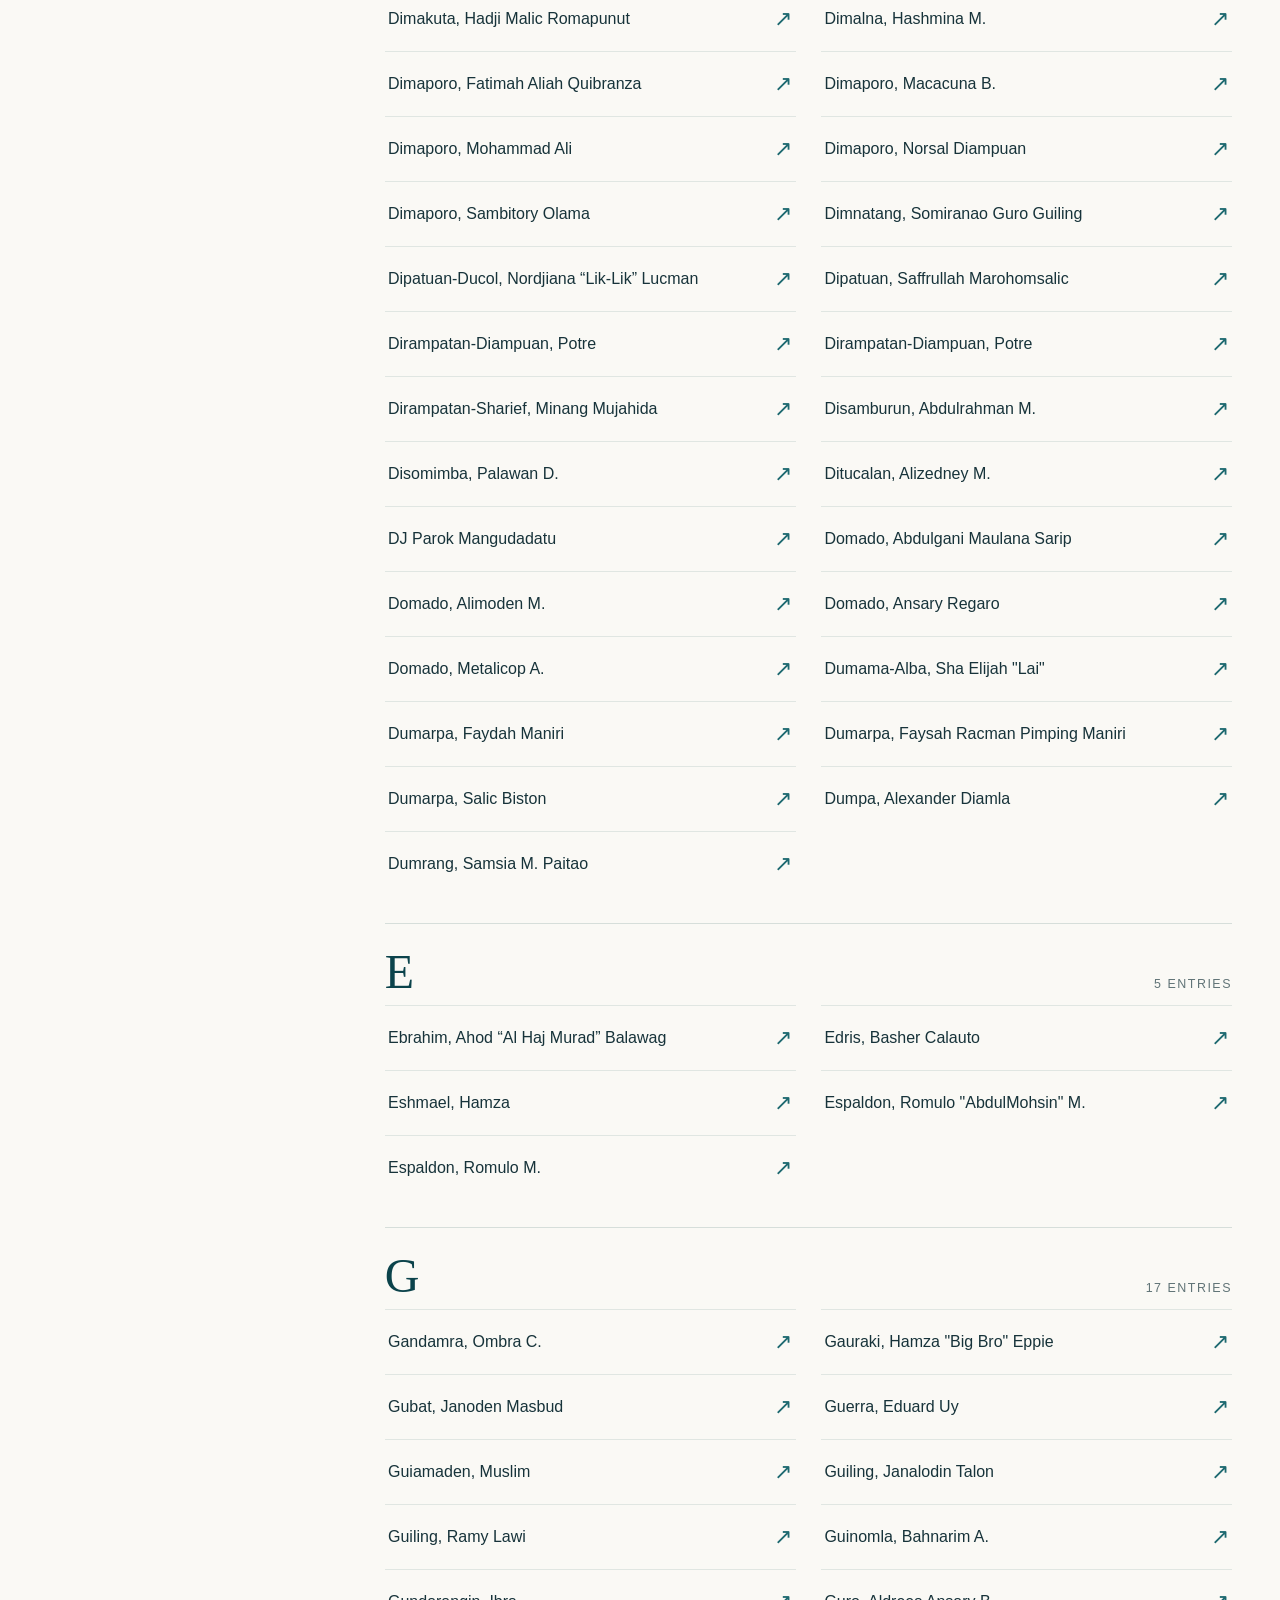
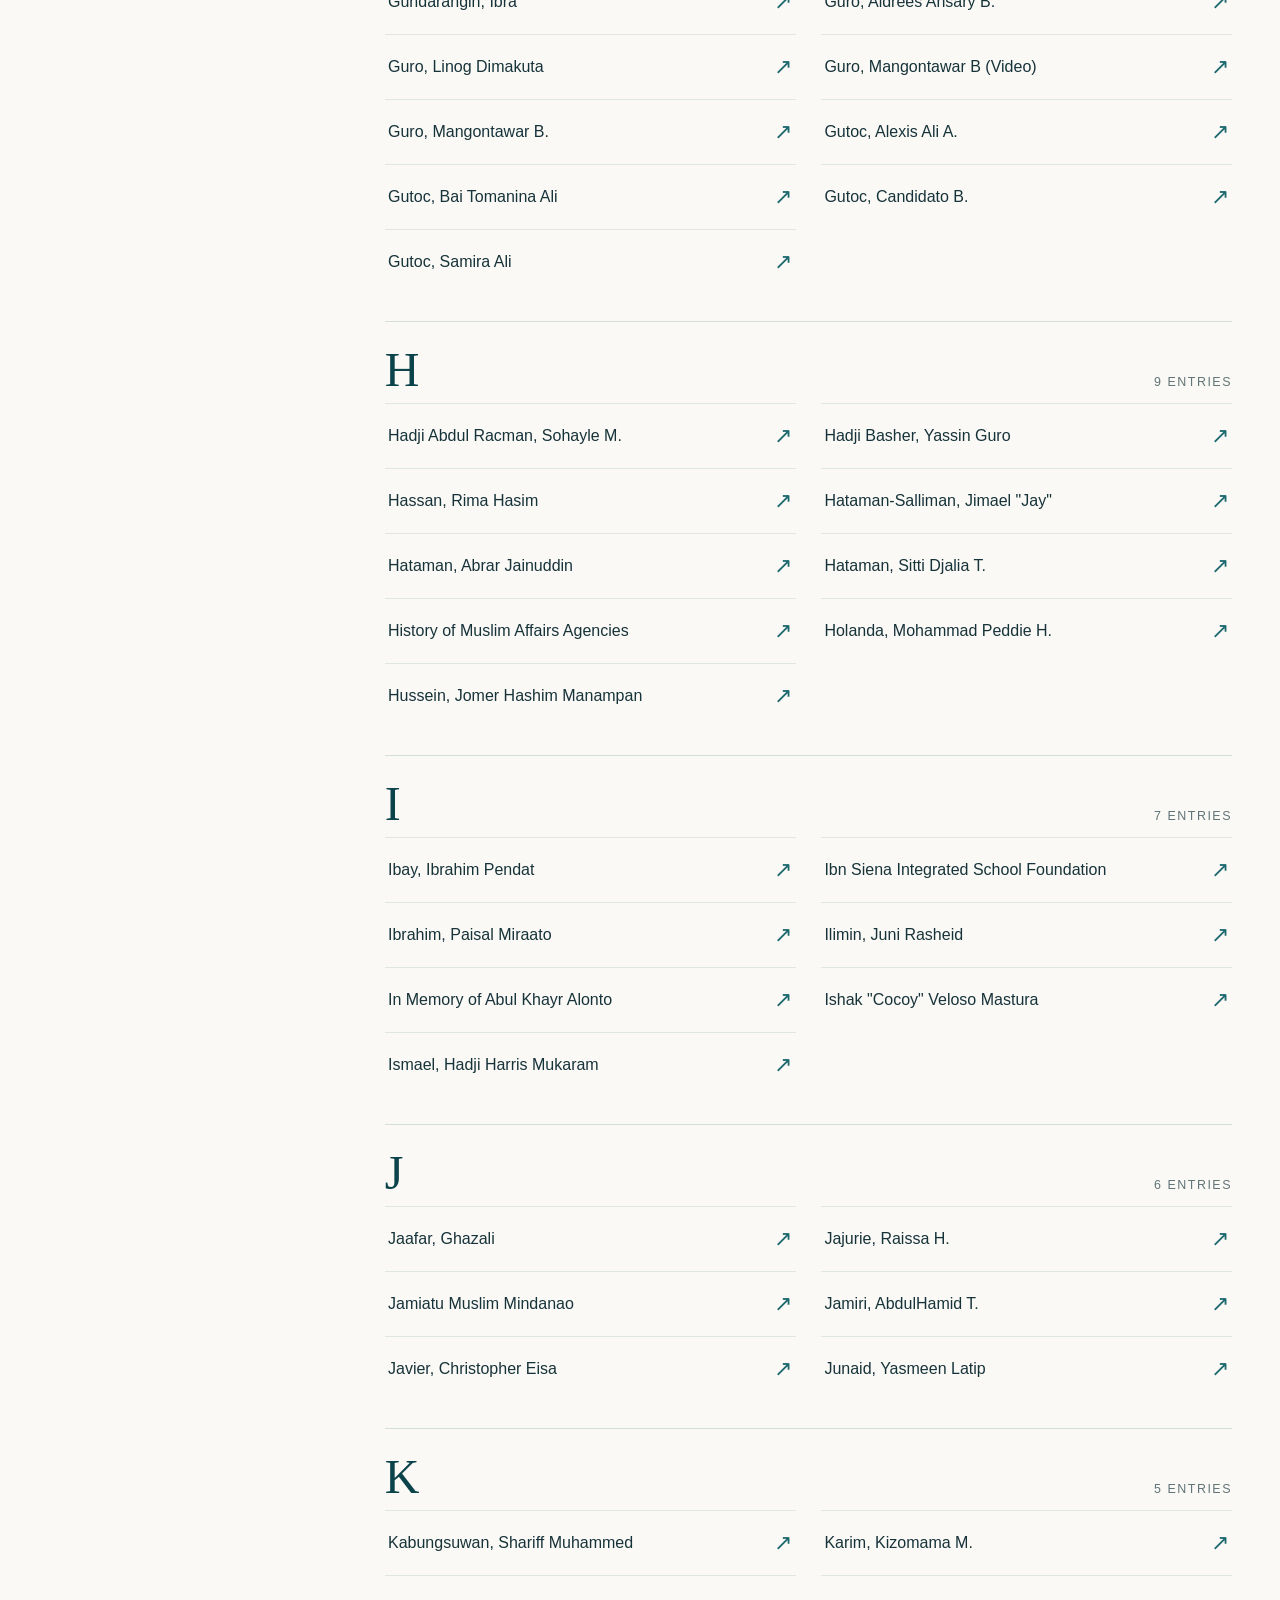
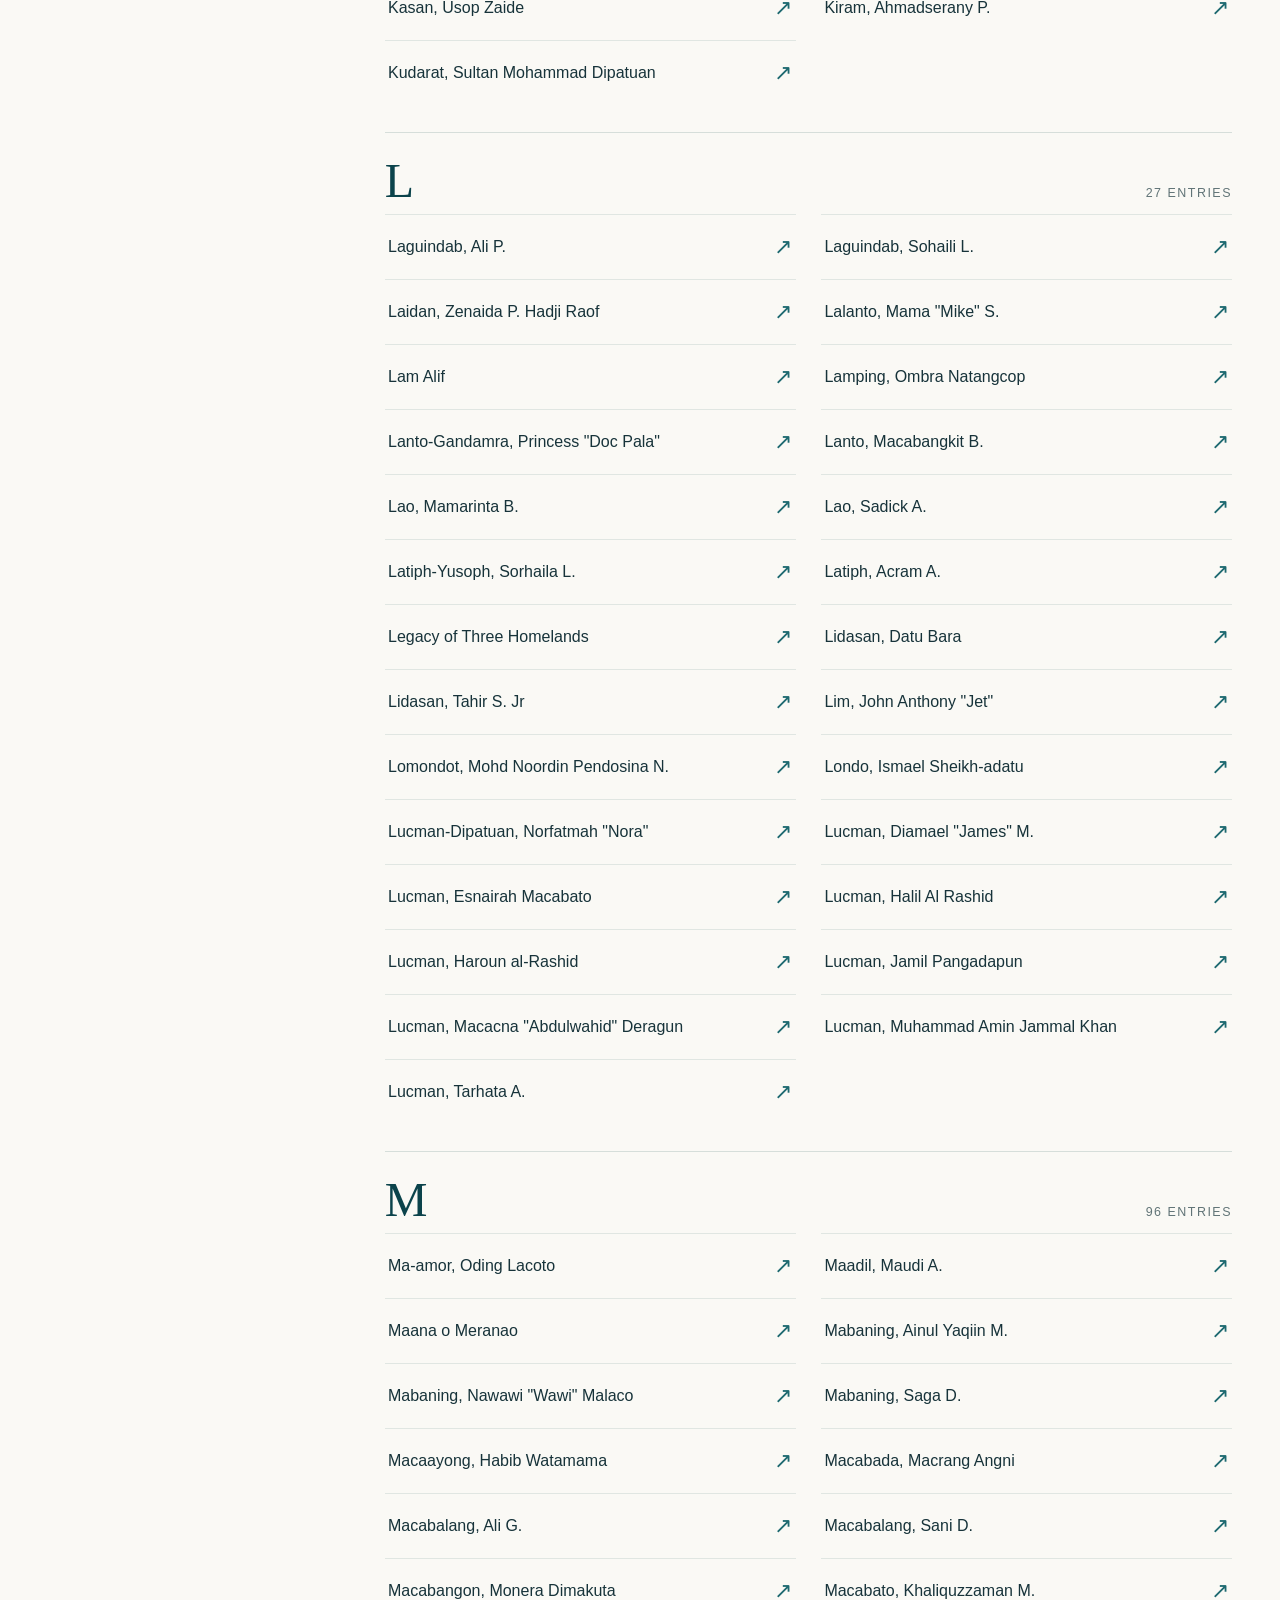
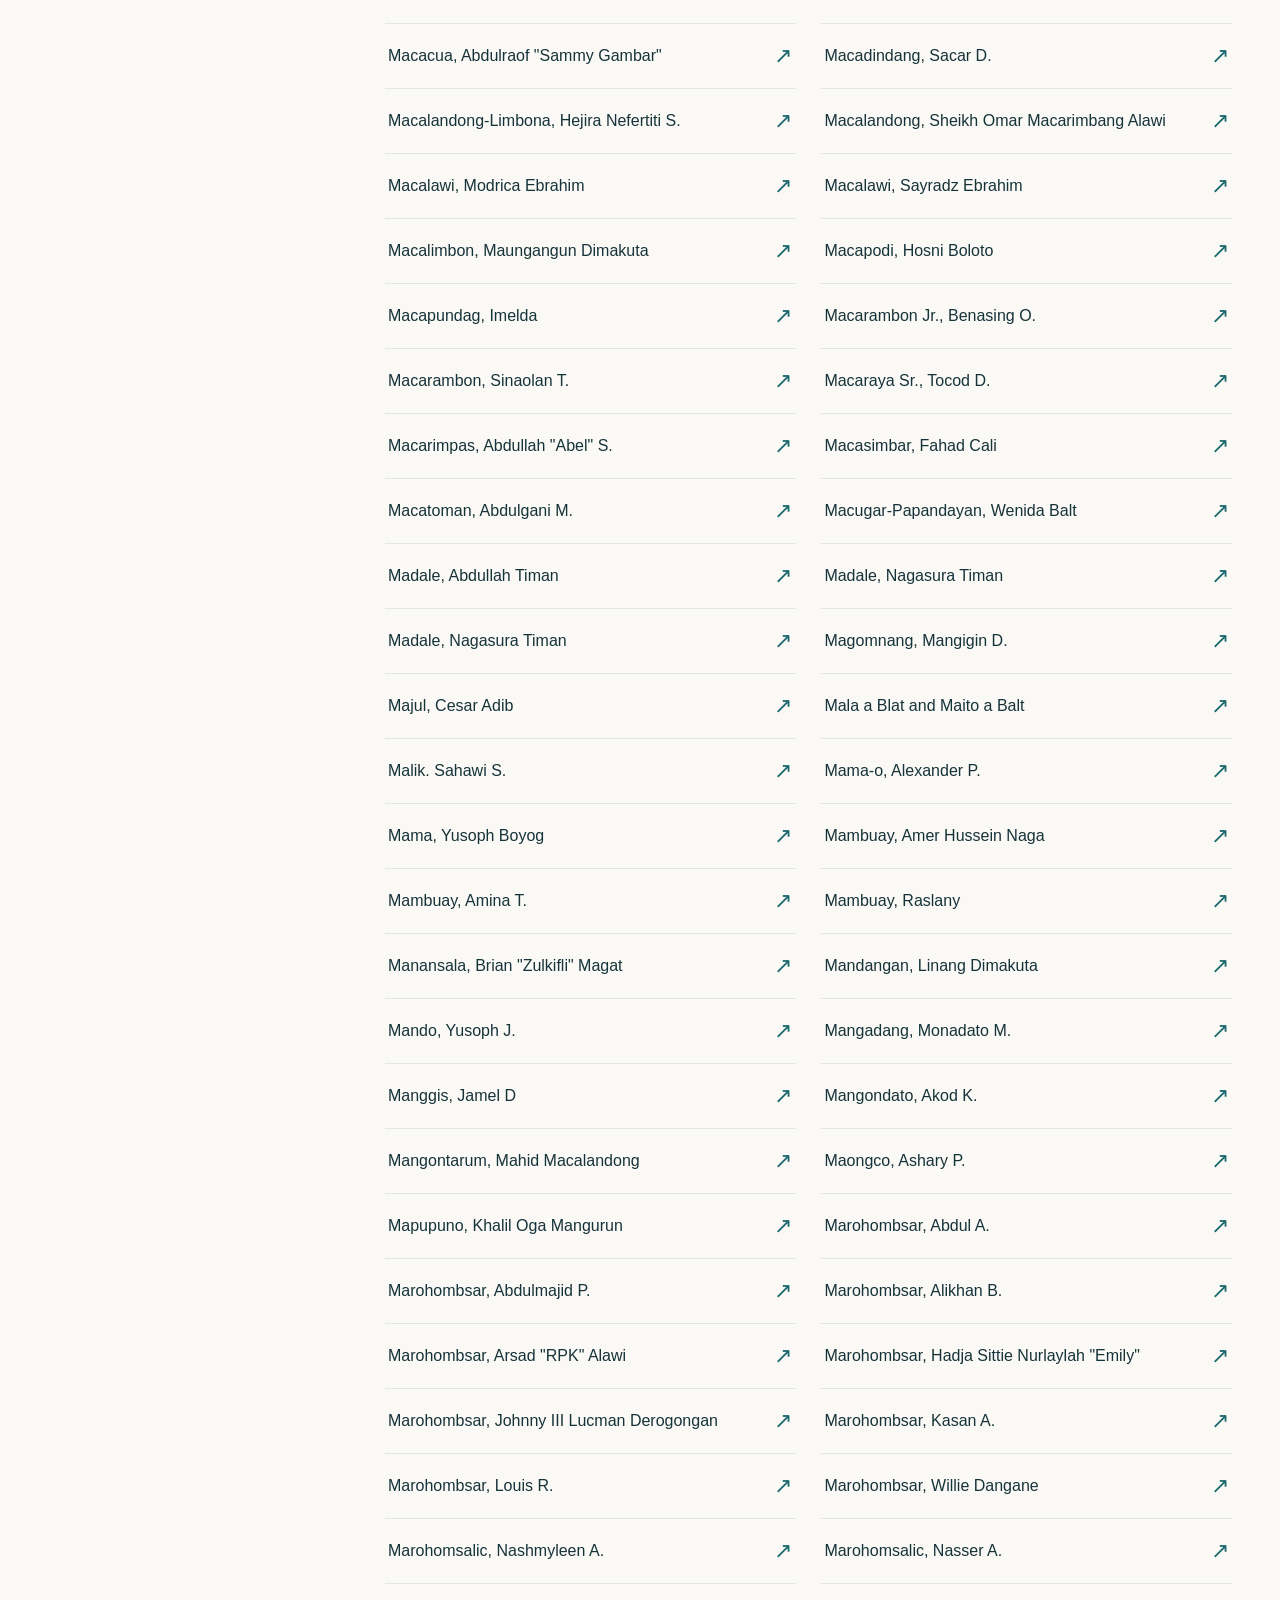
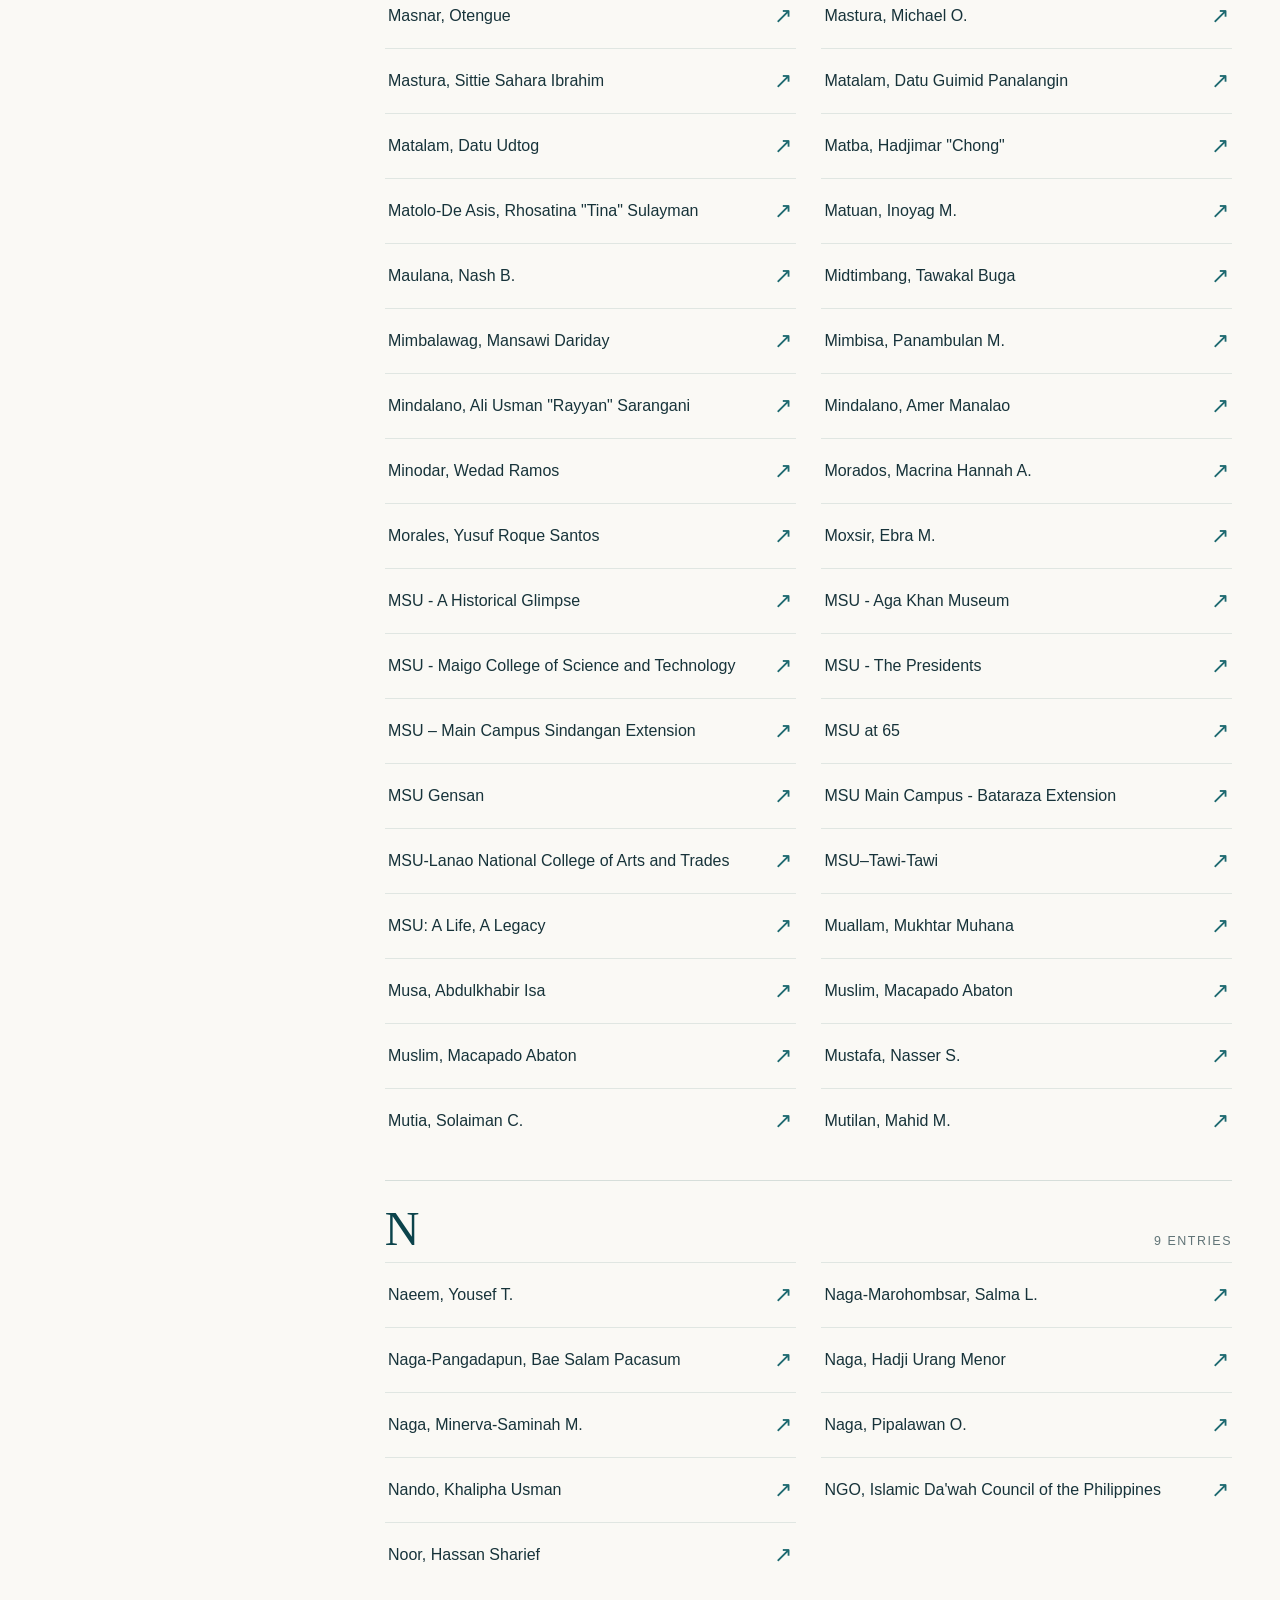
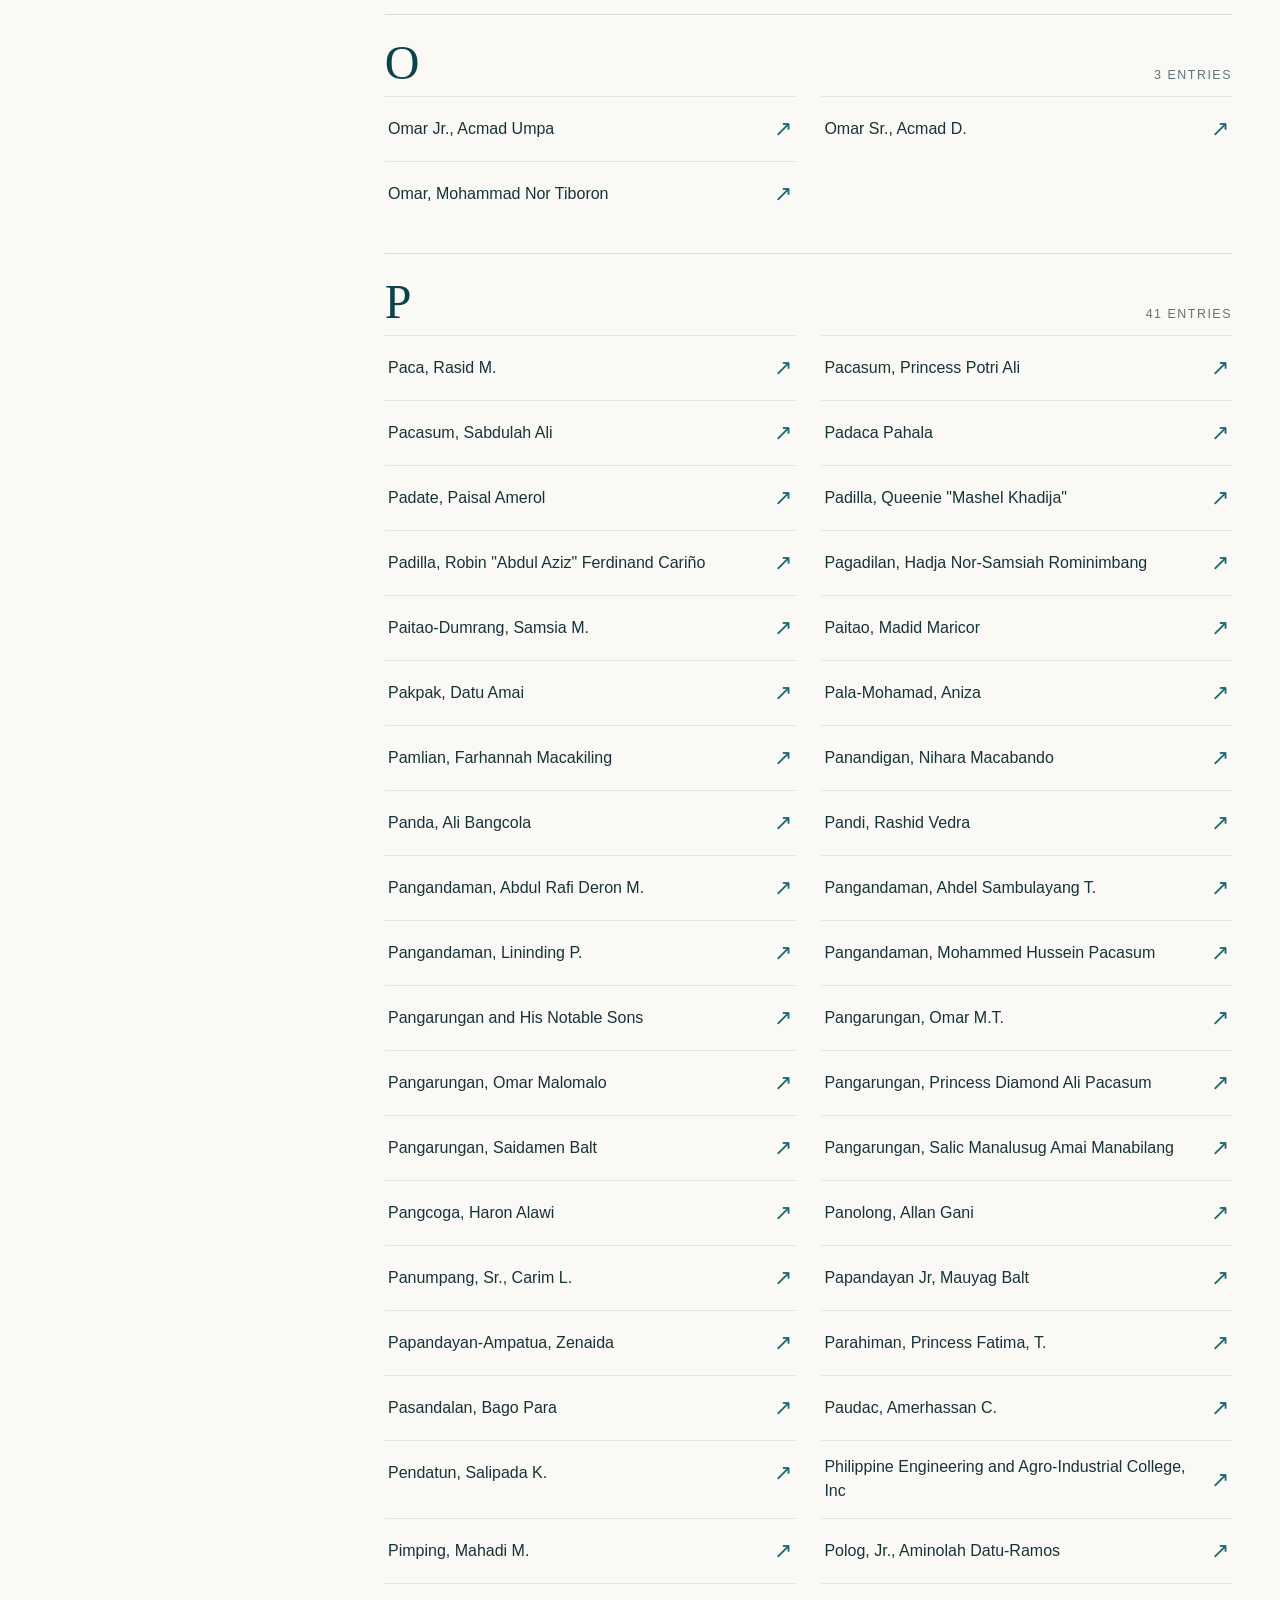
==== commit 1ee6e95c: "Remove directory entry: Arpa, Pulong" ====
--- a/index.html
+++ b/index.html
@@ -9,8 +9,8 @@
   <link rel="stylesheet" href="style.css">
   <script src="app.js" defer=""></script>
 
-  \n</head>
-<body>
+  </head><body>\n
+
   <a class="skip-link" href="#directory">Skip to profiles</a>
   <header class="masthead">
     <div class="masthead-inner">
@@ -25,7 +25,7 @@
       <div class="intro-rule"><span>People · Places · Heritage</span><span>01 / Directory</span></div>
       <h1>Bangsamoro <em>Profiles</em></h1>
       <p class="intro-copy">Explore the stories collected by Notable Muslim Filipinos &amp; Bangsamoro Heritage. Select an entry to read the original post on Facebook.</p>
-      <div class="count-line"><strong>505</strong><span>published links in this collection</span></div>
+      <div class="count-line"><strong>504</strong><span>published links in this collection</span></div>
     </div>
 
     <div class="directory-shell">
@@ -43,365 +43,11 @@
             <input id="search" type="search" placeholder="Search names and titles" autocomplete="off" spellcheck="false">
             <kbd>/</kbd>
           </div>
-          <p id="result-count" class="result-count" role="status" aria-live="polite">Showing all 505 entries</p>
+          <p id="result-count" class="result-count" role="status" aria-live="polite">Showing all 504 entries</p>
           </div>
         <nav class="alphabet" aria-label="Browse by first letter"><a href="#A" data-letter="A" aria-label="Jump to A">A</a><a href="#B" data-letter="B" aria-label="Jump to B">B</a><a href="#C" data-letter="C" aria-label="Jump to C">C</a><a href="#D" data-letter="D" aria-label="Jump to D">D</a><a href="#E" data-letter="E" aria-label="Jump to E">E</a><a href="#G" data-letter="G" aria-label="Jump to G">G</a><a href="#H" data-letter="H" aria-label="Jump to H">H</a><a href="#I" data-letter="I" aria-label="Jump to I">I</a><a href="#J" data-letter="J" aria-label="Jump to J">J</a><a href="#K" data-letter="K" aria-label="Jump to K">K</a><a href="#L" data-letter="L" aria-label="Jump to L">L</a><a href="#M" data-letter="M" aria-label="Jump to M">M</a><a href="#N" data-letter="N" aria-label="Jump to N">N</a><a href="#O" data-letter="O" aria-label="Jump to O">O</a><a href="#P" data-letter="P" aria-label="Jump to P">P</a><a href="#R" data-letter="R" aria-label="Jump to R">R</a><a href="#S" data-letter="S" aria-label="Jump to S">S</a><a href="#T" data-letter="T" aria-label="Jump to T">T</a><a href="#U" data-letter="U" aria-label="Jump to U">U</a><a href="#V" data-letter="V" aria-label="Jump to V">V</a><a href="#W" data-letter="W" aria-label="Jump to W">W</a><a href="#Y" data-letter="Y" aria-label="Jump to Y">Y</a><a href="#Z" data-letter="Z" aria-label="Jump to Z">Z</a></nav>
         <div id="empty" class="empty" hidden="">No entries match that search. Try another name or word.</div>
-        <div id="sections"><section class="letter-section" id="A" aria-labelledby="heading-A"><div class="letter-heading"><h2 id="heading-A">A</h2><span>65 entries</span></div><ul class="entries"><li class="entry" data-name="abas, abdulnasser &quot;thong&quot; maliga"><a href="https://www.facebook.com/share/p/1ErPbrTrFw/" target="_blank" rel="noopener noreferrer"><span class="entry-name">Abas, Abdulnasser "Thong" Maliga</span><span class="entry-action" aria-hidden="true">↗</span><span class="sr-only"> (opens Facebook in a new tab)</span></a></li><li class="entry" data-name="abas, datucan &quot;mohagher iqbal&quot;"><a href="https://www.facebook.com/share/p/19hF1ReV3D/" target="_blank" rel="noopener noreferrer"><span class="entry-name">Abas, Datucan "Mohagher Iqbal"</span><span class="entry-action" aria-hidden="true">↗</span><span class="sr-only"> (opens Facebook in a new tab)</span></a></li><li class="entry" data-name="abas, sheriff m."><a href="https://www.facebook.com/share/p/19qGbTBDEW/" target="_blank" rel="noopener noreferrer"><span class="entry-name">Abas, Sheriff M.</span><span class="entry-action" aria-hidden="true">↗</span><span class="sr-only"> (opens Facebook in a new tab)</span></a></li><li class="entry" data-name="abas, sheriff manimbayan"><a href="https://www.facebook.com/share/p/1bYY3deedx/" target="_blank" rel="noopener noreferrer"><span class="entry-name">Abas, Sheriff Manimbayan</span><span class="entry-action" aria-hidden="true">↗</span><span class="sr-only"> (opens Facebook in a new tab)</span></a></li>
-<li class="entry" data-name="abbarani-remo, rosemawattee esmael"><a href="https://www.facebook.com/share/p/1EDPGopT17/" target="_blank" rel="noopener noreferrer"><span class="entry-name">Abbarani-Remo, Rosemawattee Esmael</span><span class="entry-action" aria-hidden="true">↗</span><span class="sr-only"> (opens Facebook in a new tab)</span></a></li>
-<li class="entry" data-name="abbas jr., macapanton &quot;jun&quot; y."><a href="https://www.facebook.com/share/p/1Bir38oDXg/" target="_blank" rel="noopener noreferrer"><span class="entry-name">Abbas Jr., Macapanton "Jun" Y.</span><span class="entry-action" aria-hidden="true">↗</span><span class="sr-only"> (opens Facebook in a new tab)</span></a></li>
-<li class="entry" data-name="abbas sr., macapanton y."><a href="https://www.facebook.com/share/p/1Bthf4ZYRF/" target="_blank" rel="noopener noreferrer"><span class="entry-name">Abbas Sr., Macapanton Y.</span><span class="entry-action" aria-hidden="true">↗</span><span class="sr-only"> (opens Facebook in a new tab)</span></a></li>
-<li class="entry" data-name="abbas, osop palagawad"><a href="https://www.facebook.com/share/p/1EDDnSsNZo/" target="_blank" rel="noopener noreferrer"><span class="entry-name">Abbas, Osop Palagawad</span><span class="entry-action" aria-hidden="true">↗</span><span class="sr-only"> (opens Facebook in a new tab)</span></a></li>
-<li class="entry" data-name="abdulhalim, hasmin m."><a href="https://www.facebook.com/share/p/1GLvCzttW1/" target="_blank" rel="noopener noreferrer"><span class="entry-name">Abdulhalim, Hasmin M.</span><span class="entry-action" aria-hidden="true">↗</span><span class="sr-only"> (opens Facebook in a new tab)</span></a></li>
-<li class="entry" data-name="abdulrahman, jashim a."><a href="https://www.facebook.com/share/p/1HEpime6SY/" target="_blank" rel="noopener noreferrer"><span class="entry-name">Abdulrahman, Jashim A.</span><span class="entry-action" aria-hidden="true">↗</span><span class="sr-only"> (opens Facebook in a new tab)</span></a></li><li class="entry" data-name="abdurahim, sabuddin n."><a href="https://www.facebook.com/share/p/19Smc3CSoW/" target="_blank" rel="noopener noreferrer"><span class="entry-name">Abdurahim, Sabuddin N.</span><span class="entry-action" aria-hidden="true">↗</span><span class="sr-only"> (opens Facebook in a new tab)</span></a></li>
-<li class="entry" data-name="abdurahman, nagder j."><a href="https://www.facebook.com/share/p/1S9rRyZjph/" target="_blank" rel="noopener noreferrer"><span class="entry-name">Abdurahman, Nagder J.</span><span class="entry-action" aria-hidden="true">↗</span><span class="sr-only"> (opens Facebook in a new tab)</span></a></li>
-<li class="entry" data-name="absari, darwin j."><a href="https://www.facebook.com/share/p/1DJnZwKD6o/" target="_blank" rel="noopener noreferrer"><span class="entry-name">Absari, Darwin J.</span><span class="entry-action" aria-hidden="true">↗</span><span class="sr-only"> (opens Facebook in a new tab)</span></a></li>
-<li class="entry" data-name="abubakar, carmen a."><a href="https://www.facebook.com/share/p/1KHLs6qM3x/" target="_blank" rel="noopener noreferrer"><span class="entry-name">Abubakar, Carmen A.</span><span class="entry-action" aria-hidden="true">↗</span><span class="sr-only"> (opens Facebook in a new tab)</span></a></li><li class="entry" data-name="abubakar, sheikh walid"><a href="https://www.facebook.com/share/p/1E8DnaRJoX/" target="_blank" rel="noopener noreferrer"><span class="entry-name">Abubakar, Sheikh Walid</span><span class="entry-action" aria-hidden="true">↗</span><span class="sr-only"> (opens Facebook in a new tab)</span></a></li><li class="entry" data-name="abunnapis o. abdulmajid"><a href="https://www.facebook.com/share/p/19W3HyH9HD/" target="_blank" rel="noopener noreferrer"><span class="entry-name">Abunnapis O. Abdulmajid</span><span class="entry-action" aria-hidden="true">↗</span><span class="sr-only"> (opens Facebook in a new tab)</span></a></li><li class="entry" data-name="adiong, abdul rauf abedin"><a href="https://www.facebook.com/share/p/19GQYznamA/" target="_blank" rel="noopener noreferrer"><span class="entry-name">Adiong, Abdul Rauf Abedin</span><span class="entry-action" aria-hidden="true">↗</span><span class="sr-only"> (opens Facebook in a new tab)</span></a></li><li class="entry" data-name="adiong, blo umpar"><a href="https://www.facebook.com/share/p/19btYjiHCT/" target="_blank" rel="noopener noreferrer"><span class="entry-name">Adiong, Blo Umpar</span><span class="entry-action" aria-hidden="true">↗</span><span class="sr-only"> (opens Facebook in a new tab)</span></a></li><li class="entry" data-name="adiong, nassef m."><a href="https://www.facebook.com/share/p/1BqtmFhPUa/" target="_blank" rel="noopener noreferrer"><span class="entry-name">Adiong, Nassef M.</span><span class="entry-action" aria-hidden="true">↗</span><span class="sr-only"> (opens Facebook in a new tab)</span></a></li>
-<li class="entry" data-name="adiong, nassef manabilang"><a href="https://www.facebook.com/share/p/1ViiNU7kh6/" target="_blank" rel="noopener noreferrer"><span class="entry-name">Adiong, Nassef Manabilang</span><span class="entry-action" aria-hidden="true">↗</span><span class="sr-only"> (opens Facebook in a new tab)</span></a></li><li class="entry" data-name="adiong, rashdi taib"><a href="https://www.facebook.com/share/p/1CEipxPmuP/" target="_blank" rel="noopener noreferrer"><span class="entry-name">Adiong, Rashdi Taib</span><span class="entry-action" aria-hidden="true">↗</span><span class="sr-only"> (opens Facebook in a new tab)</span></a></li><li class="entry" data-name="aguam, abdul"><a href="https://www.facebook.com/share/p/1Awj2uyWdL/" target="_blank" rel="noopener noreferrer"><span class="entry-name">Aguam, Abdul</span><span class="entry-action" aria-hidden="true">↗</span><span class="sr-only"> (opens Facebook in a new tab)</span></a></li>
-<li class="entry" data-name="aguam, datu noah"><a href="https://www.facebook.com/share/p/1Jzf1Z5c9v/" target="_blank" rel="noopener noreferrer"><span class="entry-name">Aguam, Datu Noah</span><span class="entry-action" aria-hidden="true">↗</span><span class="sr-only"> (opens Facebook in a new tab)</span></a></li><li class="entry" data-name="ahad, imam marajukin l."><a href="https://www.facebook.com/share/p/1Lsxav3wLc/" target="_blank" rel="noopener noreferrer"><span class="entry-name">Ahad, Imam Marajukin L.</span><span class="entry-action" aria-hidden="true">↗</span><span class="sr-only"> (opens Facebook in a new tab)</span></a></li>
-<li class="entry" data-name="aiyub, alih sakaluran"><a href="https://www.facebook.com/share/p/1C83a4Lfwt/" target="_blank" rel="noopener noreferrer"><span class="entry-name">Aiyub, Alih Sakaluran</span><span class="entry-action" aria-hidden="true">↗</span><span class="sr-only"> (opens Facebook in a new tab)</span></a></li><li class="entry" data-name="alba, sha elijah biruar dumama"><a href="https://www.facebook.com/share/p/1HZmNRtGwZ/" target="_blank" rel="noopener noreferrer"><span class="entry-name">Alba, Sha Elijah Biruar Dumama</span><span class="entry-action" aria-hidden="true">↗</span><span class="sr-only"> (opens Facebook in a new tab)</span></a></li>
-<li class="entry" data-name="alauya, ameladin masacal basman"><a href="https://www.facebook.com/share/p/14u7NHrAqoB/" target="_blank" rel="noopener noreferrer"><span class="entry-name">Alauya, Ameladin Masacal Basman</span><span class="entry-action" aria-hidden="true">↗</span><span class="sr-only"> (opens Facebook in a new tab)</span></a></li>
-<li class="entry" data-name="alauya-lamping, aslama masacal"><a href="https://www.facebook.com/share/p/1ByaG8qQZd/" target="_blank" rel="noopener noreferrer"><span class="entry-name">Alauya-Lamping, Aslama Masacal</span><span class="entry-action" aria-hidden="true">↗</span><span class="sr-only"> (opens Facebook in a new tab)</span></a></li>
-<li class="entry" data-name="alauya-panda, asma masacal"><a href="https://www.facebook.com/share/p/1JMg489yd7/" target="_blank" rel="noopener noreferrer"><span class="entry-name">Alauya-Panda, Asma Masacal</span><span class="entry-action" aria-hidden="true">↗</span><span class="sr-only"> (opens Facebook in a new tab)</span></a></li>
-<li class="entry" data-name="alauya, saaduddin a., sr."><a href="https://www.facebook.com/share/p/18H8JsodcH/" target="_blank" rel="noopener noreferrer"><span class="entry-name">Alauya, Saaduddin A., Sr.</span><span class="entry-action" aria-hidden="true">↗</span><span class="sr-only"> (opens Facebook in a new tab)</span></a></li>
-<li class="entry" data-name="alauya-ala, arifa"><a href="https://www.facebook.com/share/p/196TGWja6D/" target="_blank" rel="noopener noreferrer"><span class="entry-name">Alauya-Ala, Arifa</span><span class="entry-action" aria-hidden="true">↗</span><span class="sr-only"> (opens Facebook in a new tab)</span></a></li>
-<li class="entry" data-name="alawi, sharif muhammad"><a href="https://www.facebook.com/share/p/1BFmY6oRAQ/" target="_blank" rel="noopener noreferrer"><span class="entry-name">Alawi, Sharif Muhammad</span><span class="entry-action" aria-hidden="true">↗</span><span class="sr-only"> (opens Facebook in a new tab)</span></a></li>
-<li class="entry" data-name="ali sr., bato r."><a href="https://www.facebook.com/share/p/1D1JxZez9H/" target="_blank" rel="noopener noreferrer"><span class="entry-name">Ali Sr., Bato R.</span><span class="entry-action" aria-hidden="true">↗</span><span class="sr-only"> (opens Facebook in a new tab)</span></a></li>
-<li class="entry" data-name="ali, ibrahim dumarag"><a href="https://www.facebook.com/share/p/18NPDZE349/" target="_blank" rel="noopener noreferrer"><span class="entry-name">Ali, Ibrahim Dumarag</span><span class="entry-action" aria-hidden="true">↗</span><span class="sr-only"> (opens Facebook in a new tab)</span></a></li><li class="entry" data-name="ali, rafsanjani &quot;bimbo&quot; pendatun"><a href="https://www.facebook.com/share/p/19eR1JrM4u/" target="_blank" rel="noopener noreferrer"><span class="entry-name">Ali, Rafsanjani "Bimbo" Pendatun</span><span class="entry-action" aria-hidden="true">↗</span><span class="sr-only"> (opens Facebook in a new tab)</span></a></li><li class="entry" data-name="ali, solitario o."><a href="https://www.facebook.com/share/p/1B49A2CbAi/" target="_blank" rel="noopener noreferrer"><span class="entry-name">Ali, Solitario O.</span><span class="entry-action" aria-hidden="true">↗</span><span class="sr-only"> (opens Facebook in a new tab)</span></a></li>
-<li class="entry" data-name="alonto, abul khayr d."><a href="https://www.facebook.com/share/p/14mipTTkn2w/" target="_blank" rel="noopener noreferrer"><span class="entry-name">Alonto, Abul Khayr D.</span><span class="entry-action" aria-hidden="true">↗</span><span class="sr-only"> (opens Facebook in a new tab)</span></a></li>
-<li class="entry" data-name="alonto, ahmad domocao"><a href="https://www.facebook.com/share/p/19qobsLMDM/" target="_blank" rel="noopener noreferrer"><span class="entry-name">Alonto, Ahmad Domocao</span><span class="entry-action" aria-hidden="true">↗</span><span class="sr-only"> (opens Facebook in a new tab)</span></a></li>
-<li class="entry" data-name="alonto-biruar, bae annisa"><a href="https://www.facebook.com/share/p/1GVf6v6UUp/" target="_blank" rel="noopener noreferrer"><span class="entry-name">Alonto-Biruar, Bae Annisa</span><span class="entry-action" aria-hidden="true">↗</span><span class="sr-only"> (opens Facebook in a new tab)</span></a></li>
-<li class="entry" data-name="alonto, bae norhata m."><a href="https://www.facebook.com/share/p/1EfWyE2jJz/" target="_blank" rel="noopener noreferrer"><span class="entry-name">Alonto, Bae Norhata M.</span><span class="entry-action" aria-hidden="true">↗</span><span class="sr-only"> (opens Facebook in a new tab)</span></a></li>
-<li class="entry" data-name="amai manabilang, mastura cosain"><a href="https://www.facebook.com/share/p/1FCtr8mv3w/" target="_blank" rel="noopener noreferrer"><span class="entry-name">Amai Manabilang, Mastura Cosain</span><span class="entry-action" aria-hidden="true">↗</span><span class="sr-only"> (opens Facebook in a new tab)</span></a></li><li class="entry" data-name="amaikurut, nasrifah m."><a href="https://www.facebook.com/share/p/19942zwhDC/" target="_blank" rel="noopener noreferrer"><span class="entry-name">Amaikurut, Nasrifah M.</span><span class="entry-action" aria-hidden="true">↗</span><span class="sr-only"> (opens Facebook in a new tab)</span></a></li>
-<li class="entry" data-name="amai pakpak medical center"><a href="https://www.facebook.com/share/p/1DEmJ3ueww/" target="_blank" rel="noopener noreferrer"><span class="entry-name">Amai Pakpak Medical Center</span><span class="entry-action" aria-hidden="true">↗</span><span class="sr-only"> (opens Facebook in a new tab)</span></a></li>
-<li class="entry" data-name="amanodin-umpa, anisah b."><a href="https://www.facebook.com/share/p/1EjkonEpV6/" target="_blank" rel="noopener noreferrer"><span class="entry-name">Amanodin-Umpa, Anisah B.</span><span class="entry-action" aria-hidden="true">↗</span><span class="sr-only"> (opens Facebook in a new tab)</span></a></li>
-<li class="entry" data-name="amerbitor, abdulhamid umpa"><a href="https://www.facebook.com/share/p/1BoaocDJtF/" target="_blank" rel="noopener noreferrer"><span class="entry-name">Amerbitor, Abdulhamid Umpa</span><span class="entry-action" aria-hidden="true">↗</span><span class="sr-only"> (opens Facebook in a new tab)</span></a></li>
-<li class="entry" data-name="amerol-macumbal, mylene i."><a href="https://www.facebook.com/share/p/1EXVR8CBff/" target="_blank" rel="noopener noreferrer"><span class="entry-name">Amerol-Macumbal, Mylene I.</span><span class="entry-action" aria-hidden="true">↗</span><span class="sr-only"> (opens Facebook in a new tab)</span></a></li>
-<li class="entry" data-name="amin, hussin ututalum"><a href="https://www.facebook.com/share/p/1KNDDwk965/" target="_blank" rel="noopener noreferrer"><span class="entry-name">Amin, Hussin Ututalum</span><span class="entry-action" aria-hidden="true">↗</span><span class="sr-only"> (opens Facebook in a new tab)</span></a></li>
-<li class="entry" data-name="ampaso, samanodin l."><a href="https://www.facebook.com/share/p/1DDdpC9rQu/" target="_blank" rel="noopener noreferrer"><span class="entry-name">Ampaso, Samanodin L.</span><span class="entry-action" aria-hidden="true">↗</span><span class="sr-only"> (opens Facebook in a new tab)</span></a></li>
-<li class="entry" data-name="ampatua, talib macaantal"><a href="https://www.facebook.com/share/p/1ErFJLEAL9/" target="_blank" rel="noopener noreferrer"><span class="entry-name">Ampatua, Talib Macaantal</span><span class="entry-action" aria-hidden="true">↗</span><span class="sr-only"> (opens Facebook in a new tab)</span></a></li><li class="entry" data-name="ampatuan-sema, sandra sinsuat ampatuan"><a href="https://www.facebook.com/share/p/1Bk6UdWtAd/" target="_blank" rel="noopener noreferrer"><span class="entry-name">Ampatuan-Sema, Sandra Sinsuat Ampatuan</span><span class="entry-action" aria-hidden="true">↗</span><span class="sr-only"> (opens Facebook in a new tab)</span></a></li>
-<li class="entry" data-name="ampatuan, datu sajid andre sinsuat"><a href="https://www.facebook.com/share/p/19FRcCYq5G/" target="_blank" rel="noopener noreferrer"><span class="entry-name">Ampatuan, Datu Sajid Andre Sinsuat</span><span class="entry-action" aria-hidden="true">↗</span><span class="sr-only"> (opens Facebook in a new tab)</span></a></li><li class="entry" data-name="ampatuan, syed kamal reza lidasan"><a href="https://www.facebook.com/share/p/19ghLcwrZc/" target="_blank" rel="noopener noreferrer"><span class="entry-name">Ampatuan, Syed Kamal Reza Lidasan</span><span class="entry-action" aria-hidden="true">↗</span><span class="sr-only"> (opens Facebook in a new tab)</span></a></li><li class="entry" data-name="angnie, ansary &quot;abu anas&quot; abdulmalik"><a href="https://www.facebook.com/share/p/193jfv7fMH/" target="_blank" rel="noopener noreferrer"><span class="entry-name">Angnie, Ansary "Abu Anas" Abdulmalik</span><span class="entry-action" aria-hidden="true">↗</span><span class="sr-only"> (opens Facebook in a new tab)</span></a></li>
-<li class="entry" data-name="angkaya-kuhutan, salma f."><a href="https://www.facebook.com/share/p/1cDXkT5LNp/" target="_blank" rel="noopener noreferrer"><span class="entry-name">Angkaya-Kuhutan, Salma F.</span><span class="entry-action" aria-hidden="true">↗</span><span class="sr-only"> (opens Facebook in a new tab)</span></a></li>
-<li class="entry" data-name="ansano, abdulmajeed d."><a href="https://www.facebook.com/share/p/1985G9BEQM/" target="_blank" rel="noopener noreferrer"><span class="entry-name">Ansano, Abdulmajeed D.</span><span class="entry-action" aria-hidden="true">↗</span><span class="sr-only"> (opens Facebook in a new tab)</span></a></li>
-<li class="entry" data-name="arpa, pulong"><a href="https://www.facebook.com/share/p/1P4GxiceJ2/" target="_blank" rel="noopener noreferrer"><span class="entry-name">Arpa, Pulong</span><span class="entry-action" aria-hidden="true">↗</span><span class="sr-only"> (opens Facebook in a new tab)</span></a></li>
-<li class="entry" data-name="arsad, nefertari al-raschid"><a href="https://www.facebook.com/share/p/18jTSiMzWZ/" target="_blank" rel="noopener noreferrer"><span class="entry-name">Arsad, Nefertari Al-Raschid</span><span class="entry-action" aria-hidden="true">↗</span><span class="sr-only"> (opens Facebook in a new tab)</span></a></li>
-<li class="entry" data-name="article, a photograph of legacy, leadership and the bangsamoro struggle"><a href="https://www.facebook.com/share/p/1Faj1XSKaf/" target="_blank" rel="noopener noreferrer"><span class="entry-name">Article, A Photograph of Legacy, Leadership and the Bangsamoro Struggle</span><span class="entry-action" aria-hidden="true">↗</span><span class="sr-only"> (opens Facebook in a new tab)</span></a></li><li class="entry" data-name="article, cream of the crop of the tugaya educators"><a href="https://www.facebook.com/share/p/1H1jfAGPvm/" target="_blank" rel="noopener noreferrer"><span class="entry-name">Article, Cream of the Crop of the Tugaya Educators</span><span class="entry-action" aria-hidden="true">↗</span><span class="sr-only"> (opens Facebook in a new tab)</span></a></li><li class="entry" data-name="article, the barmm ourpeople dreamt of"><a href="https://www.facebook.com/share/p/1EJ7aQXCv3/" target="_blank" rel="noopener noreferrer"><span class="entry-name">Article, THE BARMM OURPEOPLE DREAMT OF</span><span class="entry-action" aria-hidden="true">↗</span><span class="sr-only"> (opens Facebook in a new tab)</span></a></li><li class="entry" data-name="asain, calbi anji"><a href="https://www.facebook.com/share/p/1amz9hBPpa/" target="_blank" rel="noopener noreferrer"><span class="entry-name">Asain, Calbi Anji</span><span class="entry-action" aria-hidden="true">↗</span><span class="sr-only"> (opens Facebook in a new tab)</span></a></li><li class="entry" data-name="asarul, haber amin"><a href="https://www.facebook.com/share/p/1ExiuX7EBt/" target="_blank" rel="noopener noreferrer"><span class="entry-name">Asarul, Haber Amin</span><span class="entry-action" aria-hidden="true">↗</span><span class="sr-only"> (opens Facebook in a new tab)</span></a></li><li class="entry" data-name="asum, arimao sayagambar"><a href="https://www.facebook.com/share/p/1CYCeLv7if/" target="_blank" rel="noopener noreferrer"><span class="entry-name">Asum, Arimao Sayagambar</span><span class="entry-action" aria-hidden="true">↗</span><span class="sr-only"> (opens Facebook in a new tab)</span></a></li><li class="entry" data-name="ayo, abdulcader maruhom"><a href="https://www.facebook.com/share/p/1Eg8pFqvEb/" target="_blank" rel="noopener noreferrer"><span class="entry-name">Ayo, Abdulcader Maruhom</span><span class="entry-action" aria-hidden="true">↗</span><span class="sr-only"> (opens Facebook in a new tab)</span></a></li>
-<li class="entry" data-name="ayo, muammar tomara maruhom"><a href="https://www.facebook.com/share/p/166r67Tf35j/" target="_blank" rel="noopener noreferrer"><span class="entry-name">Ayo, Muammar Tomara Maruhom</span><span class="entry-action" aria-hidden="true">↗</span><span class="sr-only"> (opens Facebook in a new tab)</span></a></li></ul></section>
-<section class="letter-section" id="B" aria-labelledby="heading-B"><div class="letter-heading"><h2 id="heading-B">B</h2><span>44 entries</span></div><ul class="entries"><li class="entry" data-name="baddiri, edilwasif tapsiril"><a href="https://www.facebook.com/share/p/1JfD4B3qez/" target="_blank" rel="noopener noreferrer"><span class="entry-name">Baddiri, Edilwasif Tapsiril</span><span class="entry-action" aria-hidden="true">↗</span><span class="sr-only"> (opens Facebook in a new tab)</span></a></li>
-<li class="entry" data-name="bahjin-shakirullah ii, ibrahim"><a href="https://www.facebook.com/share/p/1BR5ZyY8Uu/" target="_blank" rel="noopener noreferrer"><span class="entry-name">Bahjin-Shakirullah II, Ibrahim</span><span class="entry-action" aria-hidden="true">↗</span><span class="sr-only"> (opens Facebook in a new tab)</span></a></li>
-<li class="entry" data-name="bahjin, ishmael i."><a href="https://www.facebook.com/share/p/1Px5NrtCkf/" target="_blank" rel="noopener noreferrer"><span class="entry-name">Bahjin, Ishmael I.</span><span class="entry-action" aria-hidden="true">↗</span><span class="sr-only"> (opens Facebook in a new tab)</span></a></li>
-<li class="entry" data-name="baja, noralyn jubaira"><a href="https://www.facebook.com/share/p/19QaP74Xf4/" target="_blank" rel="noopener noreferrer"><span class="entry-name">Baja, Noralyn Jubaira</span><span class="entry-action" aria-hidden="true">↗</span><span class="sr-only"> (opens Facebook in a new tab)</span></a></li>
-<li class="entry" data-name="balang, mohammad muariff s."><a href="https://www.facebook.com/share/p/14nppay2sJN/" target="_blank" rel="noopener noreferrer"><span class="entry-name">Balang, Mohammad Muariff S.</span><span class="entry-action" aria-hidden="true">↗</span><span class="sr-only"> (opens Facebook in a new tab)</span></a></li>
-<li class="entry" data-name="balangi, maulana a."><a href="https://www.facebook.com/share/p/1DNx6fA5KT/" target="_blank" rel="noopener noreferrer"><span class="entry-name">Balangi, Maulana A.</span><span class="entry-action" aria-hidden="true">↗</span><span class="sr-only"> (opens Facebook in a new tab)</span></a></li>
-<li class="entry" data-name="balindong, ali marohomsalic"><a href="https://www.facebook.com/share/p/1BgXL4rJNr/" target="_blank" rel="noopener noreferrer"><span class="entry-name">Balindong, Ali Marohomsalic</span><span class="entry-action" aria-hidden="true">↗</span><span class="sr-only"> (opens Facebook in a new tab)</span></a></li>
-<li class="entry" data-name="balindong, amer alonto ii"><a href="https://www.facebook.com/share/p/1BrykUVkjf/" target="_blank" rel="noopener noreferrer"><span class="entry-name">Balindong, Amer Alonto II</span><span class="entry-action" aria-hidden="true">↗</span><span class="sr-only"> (opens Facebook in a new tab)</span></a></li><li class="entry" data-name="balindong, pangalian m."><a href="https://www.facebook.com/share/p/19MtZMBthY/" target="_blank" rel="noopener noreferrer"><span class="entry-name">Balindong, Pangalian M.</span><span class="entry-action" aria-hidden="true">↗</span><span class="sr-only"> (opens Facebook in a new tab)</span></a></li>
-<li class="entry" data-name="balindong, yasser a."><a href="https://www.facebook.com/share/p/1Es4yGgetL/" target="_blank" rel="noopener noreferrer"><span class="entry-name">Balindong, Yasser A.</span><span class="entry-action" aria-hidden="true">↗</span><span class="sr-only"> (opens Facebook in a new tab)</span></a></li>
-<li class="entry" data-name="balt, bayan g."><a href="https://www.facebook.com/share/p/19CBm5HDUK/" target="_blank" rel="noopener noreferrer"><span class="entry-name">Balt, Bayan G.</span><span class="entry-action" aria-hidden="true">↗</span><span class="sr-only"> (opens Facebook in a new tab)</span></a></li>
-<li class="entry" data-name="balt, jamael “jimmy” papandayan"><a href="https://www.facebook.com/share/p/1EyUDzLmod/" target="_blank" rel="noopener noreferrer"><span class="entry-name">Balt, Jamael “Jimmy” Papandayan</span><span class="entry-action" aria-hidden="true">↗</span><span class="sr-only"> (opens Facebook in a new tab)</span></a></li><li class="entry" data-name="bandaying, amilpasa &quot;caloy&quot;"><a href="https://www.facebook.com/share/p/19Cb2jQoP4/" target="_blank" rel="noopener noreferrer"><span class="entry-name">Bandaying, Amilpasa "Caloy"</span><span class="entry-action" aria-hidden="true">↗</span><span class="sr-only"> (opens Facebook in a new tab)</span></a></li>
-<li class="entry" data-name="bandera, abdani d."><a href="https://www.facebook.com/share/p/1Jue1NXrao/" target="_blank" rel="noopener noreferrer"><span class="entry-name">Bandera, Abdani D.</span><span class="entry-action" aria-hidden="true">↗</span><span class="sr-only"> (opens Facebook in a new tab)</span></a></li>
-<li class="entry" data-name="bandila, haron uko"><a href="https://www.facebook.com/share/p/14hUo3KaZi4/" target="_blank" rel="noopener noreferrer"><span class="entry-name">Bandila, Haron Uko</span><span class="entry-action" aria-hidden="true">↗</span><span class="sr-only"> (opens Facebook in a new tab)</span></a></li>
-<li class="entry" data-name="bangcola, abdul nasser &quot;bebot&quot; umpa"><a href="https://www.facebook.com/share/p/1B6fXWnZuF/" target="_blank" rel="noopener noreferrer"><span class="entry-name">Bangcola, Abdul Nasser "Bebot" Umpa</span><span class="entry-action" aria-hidden="true">↗</span><span class="sr-only"> (opens Facebook in a new tab)</span></a></li>
-<li class="entry" data-name="bangcola, alex p."><a href="https://www.facebook.com/share/p/1MGLqjTVAF/" target="_blank" rel="noopener noreferrer"><span class="entry-name">Bangcola, Alex P.</span><span class="entry-action" aria-hidden="true">↗</span><span class="sr-only"> (opens Facebook in a new tab)</span></a></li>
-<li class="entry" data-name="bangcola, aliasgar"><a href="https://www.facebook.com/share/p/19SVHd5Qyu/" target="_blank" rel="noopener noreferrer"><span class="entry-name">Bangcola, Aliasgar</span><span class="entry-action" aria-hidden="true">↗</span><span class="sr-only"> (opens Facebook in a new tab)</span></a></li>
-<li class="entry" data-name="bangcola jr., aliasgar m."><a href="https://www.facebook.com/share/p/1DCfeBdJbp/" target="_blank" rel="noopener noreferrer"><span class="entry-name">Bangcola Jr., Aliasgar M.</span><span class="entry-action" aria-hidden="true">↗</span><span class="sr-only"> (opens Facebook in a new tab)</span></a></li>
-<li class="entry" data-name="bangcola, ashyanna alexine barodi"><a href="https://www.facebook.com/share/p/1CgdH7S34e/" target="_blank" rel="noopener noreferrer"><span class="entry-name">Bangcola, Ashyanna Alexine Barodi</span><span class="entry-action" aria-hidden="true">↗</span><span class="sr-only"> (opens Facebook in a new tab)</span></a></li>
-<li class="entry" data-name="bangcola, mangacop jimmy"><a href="https://www.facebook.com/share/p/19ZP5tBgFG/" target="_blank" rel="noopener noreferrer"><span class="entry-name">Bangcola, Mangacop Jimmy</span><span class="entry-action" aria-hidden="true">↗</span><span class="sr-only"> (opens Facebook in a new tab)</span></a></li>
-<li class="entry" data-name="bangsamoro firsts"><a href="https://www.facebook.com/share/p/18ue452uuk/" target="_blank" rel="noopener noreferrer"><span class="entry-name">Bangsamoro Firsts</span><span class="entry-action" aria-hidden="true">↗</span><span class="sr-only"> (opens Facebook in a new tab)</span></a></li>
-<li class="entry" data-name="bangsamoropedia, about (video)"><a href="https://www.facebook.com/share/r/19eLZuweba/" target="_blank" rel="noopener noreferrer"><span class="entry-name">BangsamoroPedia, About (Video)</span><span class="entry-action" aria-hidden="true">↗</span><span class="sr-only"> (opens Facebook in a new tab)</span></a></li><li class="entry" data-name="bansao, amrosi d."><a href="https://www.facebook.com/share/p/1BvG4Aa96o/" target="_blank" rel="noopener noreferrer"><span class="entry-name">Bansao, Amrosi D.</span><span class="entry-action" aria-hidden="true">↗</span><span class="sr-only"> (opens Facebook in a new tab)</span></a></li>
-<li class="entry" data-name="barra, hamid aminoddin"><a href="https://www.facebook.com/share/p/19AxLkhpAD/" target="_blank" rel="noopener noreferrer"><span class="entry-name">Barra, Hamid Aminoddin</span><span class="entry-action" aria-hidden="true">↗</span><span class="sr-only"> (opens Facebook in a new tab)</span></a></li>
-<li class="entry" data-name="basar, jamaloden a."><a href="https://www.facebook.com/share/p/1EwY1DJB6K/" target="_blank" rel="noopener noreferrer"><span class="entry-name">Basar, Jamaloden A.</span><span class="entry-action" aria-hidden="true">↗</span><span class="sr-only"> (opens Facebook in a new tab)</span></a></li>
-<li class="entry" data-name="basman, hadji moh'd. ansari &quot;sacar&quot; maruhom"><a href="https://www.facebook.com/share/p/1C6CPKf9AG/" target="_blank" rel="noopener noreferrer"><span class="entry-name">Basman, Hadji Moh'd. Ansari "Sacar" Maruhom</span><span class="entry-action" aria-hidden="true">↗</span><span class="sr-only"> (opens Facebook in a new tab)</span></a></li><li class="entry" data-name="batara, amoran mai"><a href="https://www.facebook.com/share/p/1EgquML7Me/" target="_blank" rel="noopener noreferrer"><span class="entry-name">Batara, Amoran Mai</span><span class="entry-action" aria-hidden="true">↗</span><span class="sr-only"> (opens Facebook in a new tab)</span></a></li>
-<li class="entry" data-name="battle of bacolod grande"><a href="https://www.facebook.com/share/p/1GmBzFmJ31/" target="_blank" rel="noopener noreferrer"><span class="entry-name">Battle of Bacolod Grande</span><span class="entry-action" aria-hidden="true">↗</span><span class="sr-only"> (opens Facebook in a new tab)</span></a></li>
-<li class="entry" data-name="benito, dra. raquelina aguam"><a href="https://www.facebook.com/share/p/1J3TwAePNZ/" target="_blank" rel="noopener noreferrer"><span class="entry-name">Benito, Dra. Raquelina Aguam</span><span class="entry-action" aria-hidden="true">↗</span><span class="sr-only"> (opens Facebook in a new tab)</span></a></li><li class="entry" data-name="benito, pangadapun"><a href="https://www.facebook.com/share/p/1SAcj9WHhC/" target="_blank" rel="noopener noreferrer"><span class="entry-name">Benito, Pangadapun</span><span class="entry-action" aria-hidden="true">↗</span><span class="sr-only"> (opens Facebook in a new tab)</span></a></li>
-<li class="entry" data-name="berganio, nazh-far mariwa"><a href="https://www.facebook.com/share/p/1BAf41yxda/" target="_blank" rel="noopener noreferrer"><span class="entry-name">Berganio, Nazh-Far Mariwa</span><span class="entry-action" aria-hidden="true">↗</span><span class="sr-only"> (opens Facebook in a new tab)</span></a></li>
-<li class="entry" data-name="berowa, alma e."><a href="https://www.facebook.com/share/p/17dvQHZw9Y/" target="_blank" rel="noopener noreferrer"><span class="entry-name">Berowa, Alma E.</span><span class="entry-action" aria-hidden="true">↗</span><span class="sr-only"> (opens Facebook in a new tab)</span></a></li>
-<li class="entry" data-name="berowa arimao, ivy sarah mae"><a href="https://www.facebook.com/share/p/19QadcuLGa/" target="_blank" rel="noopener noreferrer"><span class="entry-name">Berowa Arimao, Ivy Sarah Mae</span><span class="entry-action" aria-hidden="true">↗</span><span class="sr-only"> (opens Facebook in a new tab)</span></a></li>
-<li class="entry" data-name="bidin, abdulwahid a."><a href="https://www.facebook.com/share/p/1JPiN9bwJK/" target="_blank" rel="noopener noreferrer"><span class="entry-name">Bidin, Abdulwahid A.</span><span class="entry-action" aria-hidden="true">↗</span><span class="sr-only"> (opens Facebook in a new tab)</span></a></li>
-<li class="entry" data-name="bin ismail, abdul malik"><a href="https://www.facebook.com/share/p/1Hozp7iZcV/" target="_blank" rel="noopener noreferrer"><span class="entry-name">Bin Ismail, Abdul Malik</span><span class="entry-action" aria-hidden="true">↗</span><span class="sr-only"> (opens Facebook in a new tab)</span></a></li><li class="entry" data-name="bint ismail, maryam jannah"><a href="https://www.facebook.com/share/p/14rVEpGrDYy/" target="_blank" rel="noopener noreferrer"><span class="entry-name">Bint Ismail, Maryam Jannah</span><span class="entry-action" aria-hidden="true">↗</span><span class="sr-only"> (opens Facebook in a new tab)</span></a></li><li class="entry" data-name="binudin, muammar ali daud"><a href="https://www.facebook.com/share/p/1Hx6bM9jKf/" target="_blank" rel="noopener noreferrer"><span class="entry-name">Binudin, Muammar Ali Daud</span><span class="entry-action" aria-hidden="true">↗</span><span class="sr-only"> (opens Facebook in a new tab)</span></a></li><li class="entry" data-name="biston, pantawagas &quot;tao&quot;"><a href="https://www.facebook.com/share/p/1JLj56rfme/" target="_blank" rel="noopener noreferrer"><span class="entry-name">Biston, Pantawagas "Tao"</span><span class="entry-action" aria-hidden="true">↗</span><span class="sr-only"> (opens Facebook in a new tab)</span></a></li>
-<li class="entry" data-name="boloto, kamar m."><a href="https://www.facebook.com/share/p/1HAz3Pi7H1/" target="_blank" rel="noopener noreferrer"><span class="entry-name">Boloto, Kamar M.</span><span class="entry-action" aria-hidden="true">↗</span><span class="sr-only"> (opens Facebook in a new tab)</span></a></li>
-<li class="entry" data-name="boransing, lindao m."><a href="https://www.facebook.com/share/p/1HfX7b7njU/" target="_blank" rel="noopener noreferrer"><span class="entry-name">Boransing, Lindao M.</span><span class="entry-action" aria-hidden="true">↗</span><span class="sr-only"> (opens Facebook in a new tab)</span></a></li>
-<li class="entry" data-name="boransing, manaros b."><a href="https://www.facebook.com/share/p/194SXRKR1U/" target="_blank" rel="noopener noreferrer"><span class="entry-name">Boransing, Manaros B.</span><span class="entry-action" aria-hidden="true">↗</span><span class="sr-only"> (opens Facebook in a new tab)</span></a></li>
-<li class="entry" data-name="busran-lao yasmin"><a href="https://www.facebook.com/share/p/1GfdWd79B7/" target="_blank" rel="noopener noreferrer"><span class="entry-name">Busran-Lao Yasmin</span><span class="entry-action" aria-hidden="true">↗</span><span class="sr-only"> (opens Facebook in a new tab)</span></a></li><li class="entry" data-name="busran, mama dia"><a href="https://www.facebook.com/share/p/1DUP26jAfu/" target="_blank" rel="noopener noreferrer"><span class="entry-name">Busran, Mama Dia</span><span class="entry-action" aria-hidden="true">↗</span><span class="sr-only"> (opens Facebook in a new tab)</span></a></li></ul></section>
-<section class="letter-section" id="C" aria-labelledby="heading-C"><div class="letter-heading"><h2 id="heading-C">C</h2><span>15 entries</span></div><ul class="entries"><li class="entry" data-name="cabili, camilo p."><a href="https://www.facebook.com/share/p/1Bv3YVCuRR/" target="_blank" rel="noopener noreferrer"><span class="entry-name">Cabili, Camilo P.</span><span class="entry-action" aria-hidden="true">↗</span><span class="sr-only"> (opens Facebook in a new tab)</span></a></li>
-<li class="entry" data-name="cabili, tomas l."><a href="https://www.facebook.com/share/p/1C2CJKMj2Q/" target="_blank" rel="noopener noreferrer"><span class="entry-name">Cabili, Tomas L.</span><span class="entry-action" aria-hidden="true">↗</span><span class="sr-only"> (opens Facebook in a new tab)</span></a></li>
-<li class="entry" data-name="cadar, usopay hamdag"><a href="https://www.facebook.com/share/p/1DR4gRsSvx/" target="_blank" rel="noopener noreferrer"><span class="entry-name">Cadar, Usopay Hamdag</span><span class="entry-action" aria-hidden="true">↗</span><span class="sr-only"> (opens Facebook in a new tab)</span></a></li>
-<li class="entry" data-name="cali-pascan, aliah pacalna"><a href="https://www.facebook.com/share/p/193UwWjdLH/" target="_blank" rel="noopener noreferrer"><span class="entry-name">Cali-Pascan, Aliah Pacalna</span><span class="entry-action" aria-hidden="true">↗</span><span class="sr-only"> (opens Facebook in a new tab)</span></a></li>
-<li class="entry" data-name="caluang, hadji al-hassan"><a href="https://www.facebook.com/share/p/1Gj74B4wSE/" target="_blank" rel="noopener noreferrer"><span class="entry-name">Caluang, Hadji Al-Hassan</span><span class="entry-action" aria-hidden="true">↗</span><span class="sr-only"> (opens Facebook in a new tab)</span></a></li><li class="entry" data-name="caluang, hadji al-hussein"><a href="https://www.facebook.com/share/p/1DHaZAjqZe/" target="_blank" rel="noopener noreferrer"><span class="entry-name">Caluang, Hadji Al-Hussein</span><span class="entry-action" aria-hidden="true">↗</span><span class="sr-only"> (opens Facebook in a new tab)</span></a></li>
-<li class="entry" data-name="caluang, sayyid captain kalingalan"><a href="https://www.facebook.com/share/p/18EFPCPFB7/" target="_blank" rel="noopener noreferrer"><span class="entry-name">Caluang, Sayyid Captain Kalingalan</span><span class="entry-action" aria-hidden="true">↗</span><span class="sr-only"> (opens Facebook in a new tab)</span></a></li>
-<li class="entry" data-name="camlian, abdulla u."><a href="https://www.facebook.com/share/p/1DfGQGezqc/" target="_blank" rel="noopener noreferrer"><span class="entry-name">Camlian, Abdulla U.</span><span class="entry-action" aria-hidden="true">↗</span><span class="sr-only"> (opens Facebook in a new tab)</span></a></li>
-<li class="entry" data-name="casib, mohammad nur"><a href="https://www.facebook.com/share/p/1GTvdrPrEV/" target="_blank" rel="noopener noreferrer"><span class="entry-name">Casib, Mohammad Nur</span><span class="entry-action" aria-hidden="true">↗</span><span class="sr-only"> (opens Facebook in a new tab)</span></a></li>
-<li class="entry" data-name="catong, esnaen macaumbang &quot;teng&quot;"><a href="https://www.facebook.com/share/p/164x7nRqemJ/" target="_blank" rel="noopener noreferrer"><span class="entry-name">Catong, Esnaen Macaumbang "Teng"</span><span class="entry-action" aria-hidden="true">↗</span><span class="sr-only"> (opens Facebook in a new tab)</span></a></li>
-<li class="entry" data-name="cayamodin, jamel rombo"><a href="https://www.facebook.com/share/p/1E618VptR6/" target="_blank" rel="noopener noreferrer"><span class="entry-name">Cayamodin, Jamel Rombo</span><span class="entry-action" aria-hidden="true">↗</span><span class="sr-only"> (opens Facebook in a new tab)</span></a></li><li class="entry" data-name="cayongcat-nuska, hadja sittie aisah baicon"><a href="https://www.facebook.com/share/p/1BxjA1sNiU/" target="_blank" rel="noopener noreferrer"><span class="entry-name">Cayongcat-Nuska, Hadja Sittie Aisah Baicon</span><span class="entry-action" aria-hidden="true">↗</span><span class="sr-only"> (opens Facebook in a new tab)</span></a></li><li class="entry" data-name="cayongcat-nuska, hadja sittie aisah bani"><a href="https://www.facebook.com/share/p/19Z5p8runG/" target="_blank" rel="noopener noreferrer"><span class="entry-name">Cayongcat-Nuska, Hadja Sittie Aisah Bani</span><span class="entry-action" aria-hidden="true">↗</span><span class="sr-only"> (opens Facebook in a new tab)</span></a></li>
-<li class="entry" data-name="conding, nasrollah bacarat"><a href="https://www.facebook.com/share/p/14v24F1a1LX/" target="_blank" rel="noopener noreferrer"><span class="entry-name">Conding, Nasrollah Bacarat</span><span class="entry-action" aria-hidden="true">↗</span><span class="sr-only"> (opens Facebook in a new tab)</span></a></li>
-<li class="entry" data-name="conding, pilimpinas m."><a href="https://www.facebook.com/share/p/1DcveQfGhT/" target="_blank" rel="noopener noreferrer"><span class="entry-name">Conding, Pilimpinas M.</span><span class="entry-action" aria-hidden="true">↗</span><span class="sr-only"> (opens Facebook in a new tab)</span></a></li></ul></section>
-<section class="letter-section" id="D" aria-labelledby="heading-D"><div class="letter-heading"><h2 id="heading-D">D</h2><span>61 entries</span></div><ul class="entries"><li class="entry" data-name="daclan, kleopas (musa ibrahim)"><a href="https://www.facebook.com/share/p/1Hvj5pJPLM/" target="_blank" rel="noopener noreferrer"><span class="entry-name">Daclan, Kleopas (Musa Ibrahim)</span><span class="entry-action" aria-hidden="true">↗</span><span class="sr-only"> (opens Facebook in a new tab)</span></a></li><li class="entry" data-name="dagalangit, mangayao didaagun"><a href="https://www.facebook.com/share/p/1DykBYtJQP/" target="_blank" rel="noopener noreferrer"><span class="entry-name">Dagalangit, Mangayao Didaagun</span><span class="entry-action" aria-hidden="true">↗</span><span class="sr-only"> (opens Facebook in a new tab)</span></a></li><li class="entry" data-name="dalidig, macmod lolong"><a href="https://www.facebook.com/share/p/1C4MqdUjv9/" target="_blank" rel="noopener noreferrer"><span class="entry-name">Dalidig, Macmod Lolong</span><span class="entry-action" aria-hidden="true">↗</span><span class="sr-only"> (opens Facebook in a new tab)</span></a></li>
-<li class="entry" data-name="dandamun-latiph, maisara c."><a href="https://www.facebook.com/share/p/1M1LcAvXmH/" target="_blank" rel="noopener noreferrer"><span class="entry-name">Dandamun-Latiph, Maisara C.</span><span class="entry-action" aria-hidden="true">↗</span><span class="sr-only"> (opens Facebook in a new tab)</span></a></li>
-<li class="entry" data-name="darimbang, mandangan p."><a href="https://www.facebook.com/share/p/1DYxtnGPH8/" target="_blank" rel="noopener noreferrer"><span class="entry-name">Darimbang, Mandangan P.</span><span class="entry-action" aria-hidden="true">↗</span><span class="sr-only"> (opens Facebook in a new tab)</span></a></li>
-<li class="entry" data-name="datu ali of buayan"><a href="https://www.facebook.com/share/p/1HMhGwFeyJ/" target="_blank" rel="noopener noreferrer"><span class="entry-name">Datu Ali of Buayan</span><span class="entry-action" aria-hidden="true">↗</span><span class="sr-only"> (opens Facebook in a new tab)</span></a></li><li class="entry" data-name="datu amai pakpak"><a href="https://www.facebook.com/share/p/1K8wdhNZLV/" target="_blank" rel="noopener noreferrer"><span class="entry-name">Datu Amai Pakpak</span><span class="entry-action" aria-hidden="true">↗</span><span class="sr-only"> (opens Facebook in a new tab)</span></a></li>
-<li class="entry" data-name="datu amay-tampugao"><a href="https://www.facebook.com/share/p/1BvNCNeNQw/" target="_blank" rel="noopener noreferrer"><span class="entry-name">Datu Amay-Tampugao</span><span class="entry-action" aria-hidden="true">↗</span><span class="sr-only"> (opens Facebook in a new tab)</span></a></li>
-<li class="entry" data-name="datu djimbangan"><a href="https://www.facebook.com/share/p/18E3BtF72q/" target="_blank" rel="noopener noreferrer"><span class="entry-name">Datu Djimbangan</span><span class="entry-action" aria-hidden="true">↗</span><span class="sr-only"> (opens Facebook in a new tab)</span></a></li><li class="entry" data-name="datu piang"><a href="https://www.facebook.com/share/p/1PgBmP4jEM/" target="_blank" rel="noopener noreferrer"><span class="entry-name">Datu Piang</span><span class="entry-action" aria-hidden="true">↗</span><span class="sr-only"> (opens Facebook in a new tab)</span></a></li><li class="entry" data-name="datu tampugaw"><a href="https://www.facebook.com/share/p/1CwkusT9fL/" target="_blank" rel="noopener noreferrer"><span class="entry-name">Datu Tampugaw</span><span class="entry-action" aria-hidden="true">↗</span><span class="sr-only"> (opens Facebook in a new tab)</span></a></li><li class="entry" data-name="datu uto"><a href="https://www.facebook.com/share/p/1DzvaxxZyG/" target="_blank" rel="noopener noreferrer"><span class="entry-name">Datu Uto</span><span class="entry-action" aria-hidden="true">↗</span><span class="sr-only"> (opens Facebook in a new tab)</span></a></li><li class="entry" data-name="datu, dimapuno &quot;pangnal&quot; ramos"><a href="https://www.facebook.com/share/p/1Dc5i5DNai/" target="_blank" rel="noopener noreferrer"><span class="entry-name">Datu, Dimapuno "Pangnal" Ramos</span><span class="entry-action" aria-hidden="true">↗</span><span class="sr-only"> (opens Facebook in a new tab)</span></a></li><li class="entry" data-name="datu, dimapuno ramos"><a href="https://www.facebook.com/share/p/19UZJtgjJA/" target="_blank" rel="noopener noreferrer"><span class="entry-name">Datu, Dimapuno Ramos</span><span class="entry-action" aria-hidden="true">↗</span><span class="sr-only"> (opens Facebook in a new tab)</span></a></li>
-<li class="entry" data-name="datu timbul ali"><a href="https://www.facebook.com/share/p/1CxjpC9Saa/" target="_blank" rel="noopener noreferrer"><span class="entry-name">Datu Timbul Ali</span><span class="entry-action" aria-hidden="true">↗</span><span class="sr-only"> (opens Facebook in a new tab)</span></a></li>
-<li class="entry" data-name="datu-ramos jr., dimapuno &quot;jun&quot; alonto"><a href="https://www.facebook.com/share/p/19LcUQbbmP/" target="_blank" rel="noopener noreferrer"><span class="entry-name">Datu-Ramos Jr., Dimapuno "Jun" Alonto</span><span class="entry-action" aria-hidden="true">↗</span><span class="sr-only"> (opens Facebook in a new tab)</span></a></li>
-<li class="entry" data-name="datumanong, simeon ampatuan"><a href="https://www.facebook.com/share/p/1Dyqtveivo/" target="_blank" rel="noopener noreferrer"><span class="entry-name">Datumanong, Simeon Ampatuan</span><span class="entry-action" aria-hidden="true">↗</span><span class="sr-only"> (opens Facebook in a new tab)</span></a></li>
-<li class="entry" data-name="deki, abdulraoph gaus"><a href="https://www.facebook.com/share/p/19cJxkAPDo/" target="_blank" rel="noopener noreferrer"><span class="entry-name">Deki, Abdulraoph Gaus</span><span class="entry-action" aria-hidden="true">↗</span><span class="sr-only"> (opens Facebook in a new tab)</span></a></li>
-<li class="entry" data-name="derogongan, cosanie m."><a href="https://www.facebook.com/share/p/19dSebfpWi/" target="_blank" rel="noopener noreferrer"><span class="entry-name">Derogongan, Cosanie M.</span><span class="entry-action" aria-hidden="true">↗</span><span class="sr-only"> (opens Facebook in a new tab)</span></a></li>
-<li class="entry" data-name="diamaoden, ansary abdulrahman"><a href="https://www.facebook.com/share/p/18kfDKnpYB/" target="_blank" rel="noopener noreferrer"><span class="entry-name">Diamaoden, Ansary Abdulrahman</span><span class="entry-action" aria-hidden="true">↗</span><span class="sr-only"> (opens Facebook in a new tab)</span></a></li>
-<li class="entry" data-name="diamaoden, arsalan a."><a href="https://www.facebook.com/share/p/1HWhG5YNeB/" target="_blank" rel="noopener noreferrer"><span class="entry-name">Diamaoden, Arsalan A.</span><span class="entry-action" aria-hidden="true">↗</span><span class="sr-only"> (opens Facebook in a new tab)</span></a></li>
-<li class="entry" data-name="diampuan-sarip, montia jamilah"><a href="https://www.facebook.com/share/p/1HWdmmydPY/" target="_blank" rel="noopener noreferrer"><span class="entry-name">Diampuan-Sarip, Montia Jamilah</span><span class="entry-action" aria-hidden="true">↗</span><span class="sr-only"> (opens Facebook in a new tab)</span></a></li>
-<li class="entry" data-name="dianalan, jiamil ismael maruhom"><a href="https://www.facebook.com/share/p/1GLMHvwxFE/" target="_blank" rel="noopener noreferrer"><span class="entry-name">Dianalan, Jiamil Ismael Maruhom</span><span class="entry-action" aria-hidden="true">↗</span><span class="sr-only"> (opens Facebook in a new tab)</span></a></li>
-<li class="entry" data-name="dianalan, nazruddin dimakuta"><a href="https://www.facebook.com/share/p/18WZSiZeKj/" target="_blank" rel="noopener noreferrer"><span class="entry-name">Dianalan, Nazruddin Dimakuta</span><span class="entry-action" aria-hidden="true">↗</span><span class="sr-only"> (opens Facebook in a new tab)</span></a></li><li class="entry" data-name="dianalan, omar m."><a href="https://www.facebook.com/share/p/1GmSeSfLYB/" target="_blank" rel="noopener noreferrer"><span class="entry-name">Dianalan, Omar M.</span><span class="entry-action" aria-hidden="true">↗</span><span class="sr-only"> (opens Facebook in a new tab)</span></a></li>
-<li class="entry" data-name="dianalan-lucman, bae omerah hafidah d."><a href="https://www.facebook.com/share/p/1PtuJ7C6o8/" target="_blank" rel="noopener noreferrer"><span class="entry-name">Dianalan-Lucman, Bae Omerah Hafidah D.</span><span class="entry-action" aria-hidden="true">↗</span><span class="sr-only"> (opens Facebook in a new tab)</span></a></li>
-<li class="entry" data-name="dilangalen, didagen piang"><a href="https://www.facebook.com/share/p/19A1Avs2bu/" target="_blank" rel="noopener noreferrer"><span class="entry-name">Dilangalen, Didagen Piang</span><span class="entry-action" aria-hidden="true">↗</span><span class="sr-only"> (opens Facebook in a new tab)</span></a></li>
-<li class="entry" data-name="dilangalen, datu mantil g."><a href="https://www.facebook.com/share/p/1DKLnv5KDb/" target="_blank" rel="noopener noreferrer"><span class="entry-name">Dilangalen, Datu Mantil G.</span><span class="entry-action" aria-hidden="true">↗</span><span class="sr-only"> (opens Facebook in a new tab)</span></a></li>
-<li class="entry" data-name="dimaampao, japar b."><a href="https://www.facebook.com/share/p/1cRoa3N2iM/" target="_blank" rel="noopener noreferrer"><span class="entry-name">Dimaampao, Japar B.</span><span class="entry-action" aria-hidden="true">↗</span><span class="sr-only"> (opens Facebook in a new tab)</span></a></li>
-<li class="entry" data-name="dimacaling, hadji ali salacop"><a href="https://www.facebook.com/share/p/18wV4Tx6rr/" target="_blank" rel="noopener noreferrer"><span class="entry-name">Dimacaling, Hadji Ali Salacop</span><span class="entry-action" aria-hidden="true">↗</span><span class="sr-only"> (opens Facebook in a new tab)</span></a></li>
-<li class="entry" data-name="dimakuta, ali nasser mulituba oronga"><a href="https://www.facebook.com/share/p/1DfErTBVn3/" target="_blank" rel="noopener noreferrer"><span class="entry-name">Dimakuta, Ali Nasser Mulituba Oronga</span><span class="entry-action" aria-hidden="true">↗</span><span class="sr-only"> (opens Facebook in a new tab)</span></a></li><li class="entry" data-name="dimakuta, hadji malic romapunut"><a href="https://www.facebook.com/share/p/19yAZNQctx/" target="_blank" rel="noopener noreferrer"><span class="entry-name">Dimakuta, Hadji Malic Romapunut</span><span class="entry-action" aria-hidden="true">↗</span><span class="sr-only"> (opens Facebook in a new tab)</span></a></li><li class="entry" data-name="dimalna, hashmina m."><a href="https://www.facebook.com/share/p/1BrQG57ob5/" target="_blank" rel="noopener noreferrer"><span class="entry-name">Dimalna, Hashmina M.</span><span class="entry-action" aria-hidden="true">↗</span><span class="sr-only"> (opens Facebook in a new tab)</span></a></li>
-<li class="entry" data-name="dimakuta, alawi &quot;mandangan&quot;"><a href="https://www.facebook.com/share/p/1YBEPWk9VY/" target="_blank" rel="noopener noreferrer"><span class="entry-name">Dimakuta, Alawi "Mandangan"</span><span class="entry-action" aria-hidden="true">↗</span><span class="sr-only"> (opens Facebook in a new tab)</span></a></li>
-<li class="entry" data-name="dimakuta, aleem ansary"><a href="https://www.facebook.com/share/p/1EKWNiKNGB/" target="_blank" rel="noopener noreferrer"><span class="entry-name">Dimakuta, Aleem Ansary</span><span class="entry-action" aria-hidden="true">↗</span><span class="sr-only"> (opens Facebook in a new tab)</span></a></li>
-<li class="entry" data-name="dimakuta, guimba mandangan"><a href="https://www.facebook.com/share/p/1CLP8MHxm1/" target="_blank" rel="noopener noreferrer"><span class="entry-name">Dimakuta, Guimba Mandangan</span><span class="entry-action" aria-hidden="true">↗</span><span class="sr-only"> (opens Facebook in a new tab)</span></a></li>
-<li class="entry" data-name="dimaporo, fatimah aliah quibranza"><a href="https://www.facebook.com/share/p/19fYDS4nwb/" target="_blank" rel="noopener noreferrer"><span class="entry-name">Dimaporo, Fatimah Aliah Quibranza</span><span class="entry-action" aria-hidden="true">↗</span><span class="sr-only"> (opens Facebook in a new tab)</span></a></li><li class="entry" data-name="dimaporo, macacuna b."><a href="https://www.facebook.com/share/p/18xXpLBMTo/" target="_blank" rel="noopener noreferrer"><span class="entry-name">Dimaporo, Macacuna B.</span><span class="entry-action" aria-hidden="true">↗</span><span class="sr-only"> (opens Facebook in a new tab)</span></a></li><li class="entry" data-name="dimaporo, mohammad ali"><a href="https://www.facebook.com/share/p/1HHkBK3NxW/" target="_blank" rel="noopener noreferrer"><span class="entry-name">Dimaporo, Mohammad Ali</span><span class="entry-action" aria-hidden="true">↗</span><span class="sr-only"> (opens Facebook in a new tab)</span></a></li>
-<li class="entry" data-name="dimaporo, norsal diampuan"><a href="https://www.facebook.com/share/p/19Pepph82E/" target="_blank" rel="noopener noreferrer"><span class="entry-name">Dimaporo, Norsal Diampuan</span><span class="entry-action" aria-hidden="true">↗</span><span class="sr-only"> (opens Facebook in a new tab)</span></a></li>
-<li class="entry" data-name="dimaporo, sambitory olama"><a href="https://www.facebook.com/share/p/14qWCobTSPh/" target="_blank" rel="noopener noreferrer"><span class="entry-name">Dimaporo, Sambitory Olama</span><span class="entry-action" aria-hidden="true">↗</span><span class="sr-only"> (opens Facebook in a new tab)</span></a></li><li class="entry" data-name="dimnatang, somiranao guro guiling"><a href="https://www.facebook.com/share/p/1BXpMmSHyU/" target="_blank" rel="noopener noreferrer"><span class="entry-name">Dimnatang, Somiranao Guro Guiling</span><span class="entry-action" aria-hidden="true">↗</span><span class="sr-only"> (opens Facebook in a new tab)</span></a></li>
-<li class="entry" data-name="dipatuan-ducol, nordjiana “lik-lik” lucman"><a href="https://www.facebook.com/share/p/19jdVzovw5/" target="_blank" rel="noopener noreferrer"><span class="entry-name">Dipatuan-Ducol, Nordjiana “Lik-Lik” Lucman</span><span class="entry-action" aria-hidden="true">↗</span><span class="sr-only"> (opens Facebook in a new tab)</span></a></li><li class="entry" data-name="dipatuan, saffrullah marohomsalic"><a href="https://www.facebook.com/share/p/18nEnWt9pT/" target="_blank" rel="noopener noreferrer"><span class="entry-name">Dipatuan, Saffrullah Marohomsalic</span><span class="entry-action" aria-hidden="true">↗</span><span class="sr-only"> (opens Facebook in a new tab)</span></a></li>
-<li class="entry" data-name="dirampatan-diampuan, potre"><a href="https://www.facebook.com/share/p/1UJq7TcdLq/" target="_blank" rel="noopener noreferrer"><span class="entry-name">Dirampatan-Diampuan, Potre</span><span class="entry-action" aria-hidden="true">↗</span><span class="sr-only"> (opens Facebook in a new tab)</span></a></li>
-<li class="entry" data-name="dirampatan-diampuan, potre"><a href="https://www.facebook.com/share/p/1F5ESihNaA/" target="_blank" rel="noopener noreferrer"><span class="entry-name">Dirampatan-Diampuan, Potre</span><span class="entry-action" aria-hidden="true">↗</span><span class="sr-only"> (opens Facebook in a new tab)</span></a></li><li class="entry" data-name="dirampatan-sharief, minang mujahida"><a href="https://www.facebook.com/share/p/1EiUtdEEtn/" target="_blank" rel="noopener noreferrer"><span class="entry-name">Dirampatan-Sharief, Minang Mujahida</span><span class="entry-action" aria-hidden="true">↗</span><span class="sr-only"> (opens Facebook in a new tab)</span></a></li>
-<li class="entry" data-name="disamburun, abdulrahman m."><a href="https://www.facebook.com/share/p/1HWfDyx79r/" target="_blank" rel="noopener noreferrer"><span class="entry-name">Disamburun, Abdulrahman M.</span><span class="entry-action" aria-hidden="true">↗</span><span class="sr-only"> (opens Facebook in a new tab)</span></a></li>
-<li class="entry" data-name="disomimba, palawan d."><a href="https://www.facebook.com/share/p/1HiM6DbWea/" target="_blank" rel="noopener noreferrer"><span class="entry-name">Disomimba, Palawan D.</span><span class="entry-action" aria-hidden="true">↗</span><span class="sr-only"> (opens Facebook in a new tab)</span></a></li>
-<li class="entry" data-name="ditucalan, alizedney m."><a href="https://www.facebook.com/share/p/1866MBUDLb/" target="_blank" rel="noopener noreferrer"><span class="entry-name">Ditucalan, Alizedney M.</span><span class="entry-action" aria-hidden="true">↗</span><span class="sr-only"> (opens Facebook in a new tab)</span></a></li>
-<li class="entry" data-name="dj parok mangudadatu"><a href="https://www.facebook.com/share/p/19Dr5jMnpj/" target="_blank" rel="noopener noreferrer"><span class="entry-name">DJ Parok Mangudadatu</span><span class="entry-action" aria-hidden="true">↗</span><span class="sr-only"> (opens Facebook in a new tab)</span></a></li><li class="entry" data-name="domado, abdulgani maulana sarip"><a href="https://www.facebook.com/share/p/1LwcDFT1hf/" target="_blank" rel="noopener noreferrer"><span class="entry-name">Domado, Abdulgani Maulana Sarip</span><span class="entry-action" aria-hidden="true">↗</span><span class="sr-only"> (opens Facebook in a new tab)</span></a></li>
-<li class="entry" data-name="domado, alimoden m."><a href="https://www.facebook.com/share/p/1HKHDEcfre/" target="_blank" rel="noopener noreferrer"><span class="entry-name">Domado, Alimoden M.</span><span class="entry-action" aria-hidden="true">↗</span><span class="sr-only"> (opens Facebook in a new tab)</span></a></li><li class="entry" data-name="domado, ansary regaro"><a href="https://www.facebook.com/share/p/1CY61apTPg/" target="_blank" rel="noopener noreferrer"><span class="entry-name">Domado, Ansary Regaro</span><span class="entry-action" aria-hidden="true">↗</span><span class="sr-only"> (opens Facebook in a new tab)</span></a></li><li class="entry" data-name="domado, metalicop a."><a href="https://www.facebook.com/share/p/1dbMu6ve2N/" target="_blank" rel="noopener noreferrer"><span class="entry-name">Domado, Metalicop A.</span><span class="entry-action" aria-hidden="true">↗</span><span class="sr-only"> (opens Facebook in a new tab)</span></a></li>
-<li class="entry" data-name="dumama-alba, sha elijah &quot;lai&quot;"><a href="https://www.facebook.com/share/p/1FYGpkFSdf/" target="_blank" rel="noopener noreferrer"><span class="entry-name">Dumama-Alba, Sha Elijah "Lai"</span><span class="entry-action" aria-hidden="true">↗</span><span class="sr-only"> (opens Facebook in a new tab)</span></a></li><li class="entry" data-name="dumarpa, faydah maniri"><a href="https://www.facebook.com/share/p/1ERJ9T5Yso/" target="_blank" rel="noopener noreferrer"><span class="entry-name">Dumarpa, Faydah Maniri</span><span class="entry-action" aria-hidden="true">↗</span><span class="sr-only"> (opens Facebook in a new tab)</span></a></li>
-<li class="entry" data-name="dumarpa, faysah racman pimping maniri"><a href="https://www.facebook.com/share/p/1QjNED5j9e/" target="_blank" rel="noopener noreferrer"><span class="entry-name">Dumarpa, Faysah Racman Pimping Maniri</span><span class="entry-action" aria-hidden="true">↗</span><span class="sr-only"> (opens Facebook in a new tab)</span></a></li>
-<li class="entry" data-name="dumarpa, salic biston"><a href="https://www.facebook.com/share/p/1c34saWNUP/" target="_blank" rel="noopener noreferrer"><span class="entry-name">Dumarpa, Salic Biston</span><span class="entry-action" aria-hidden="true">↗</span><span class="sr-only"> (opens Facebook in a new tab)</span></a></li>
-<li class="entry" data-name="dumpa, alexander diamla"><a href="https://www.facebook.com/share/p/1H7piEUnqp/" target="_blank" rel="noopener noreferrer"><span class="entry-name">Dumpa, Alexander Diamla</span><span class="entry-action" aria-hidden="true">↗</span><span class="sr-only"> (opens Facebook in a new tab)</span></a></li>
-<li class="entry" data-name="dumrang, samsia m. paitao"><a href="https://www.facebook.com/share/p/1CyCjgm2R7/" target="_blank" rel="noopener noreferrer"><span class="entry-name">Dumrang, Samsia M. Paitao</span><span class="entry-action" aria-hidden="true">↗</span><span class="sr-only"> (opens Facebook in a new tab)</span></a></li></ul></section>
-<section class="letter-section" id="E" aria-labelledby="heading-E"><div class="letter-heading"><h2 id="heading-E">E</h2><span>5 entries</span></div><ul class="entries"><li class="entry" data-name="ebrahim, ahod “al haj murad” balawag"><a href="https://www.facebook.com/share/p/18gVryjSzC/" target="_blank" rel="noopener noreferrer"><span class="entry-name">Ebrahim, Ahod “Al Haj Murad” Balawag</span><span class="entry-action" aria-hidden="true">↗</span><span class="sr-only"> (opens Facebook in a new tab)</span></a></li><li class="entry" data-name="edris, basher calauto"><a href="https://www.facebook.com/share/p/1EBuZZ6exG/" target="_blank" rel="noopener noreferrer"><span class="entry-name">Edris, Basher Calauto</span><span class="entry-action" aria-hidden="true">↗</span><span class="sr-only"> (opens Facebook in a new tab)</span></a></li><li class="entry" data-name="eshmael, hamza"><a href="https://www.facebook.com/share/p/1Ctpy1e1qp/" target="_blank" rel="noopener noreferrer"><span class="entry-name">Eshmael, Hamza</span><span class="entry-action" aria-hidden="true">↗</span><span class="sr-only"> (opens Facebook in a new tab)</span></a></li>
-<li class="entry" data-name="espaldon, romulo &quot;abdulmohsin&quot; m."><a href="https://www.facebook.com/share/p/1bfjG5LoSj/" target="_blank" rel="noopener noreferrer"><span class="entry-name">Espaldon, Romulo "AbdulMohsin" M.</span><span class="entry-action" aria-hidden="true">↗</span><span class="sr-only"> (opens Facebook in a new tab)</span></a></li><li class="entry" data-name="espaldon, romulo m."><a href="https://www.facebook.com/share/p/1DVKaUYUJk/" target="_blank" rel="noopener noreferrer"><span class="entry-name">Espaldon, Romulo M.</span><span class="entry-action" aria-hidden="true">↗</span><span class="sr-only"> (opens Facebook in a new tab)</span></a></li></ul></section>
-<section class="letter-section" id="G" aria-labelledby="heading-G"><div class="letter-heading"><h2 id="heading-G">G</h2><span>17 entries</span></div><ul class="entries"><li class="entry" data-name="gandamra, ombra c."><a href="https://www.facebook.com/share/p/1CuGxmUpv7/" target="_blank" rel="noopener noreferrer"><span class="entry-name">Gandamra, Ombra C.</span><span class="entry-action" aria-hidden="true">↗</span><span class="sr-only"> (opens Facebook in a new tab)</span></a></li>
-<li class="entry" data-name="gauraki, hamza &quot;big bro&quot; eppie"><a href="https://www.facebook.com/share/p/1DSrh1uE4o/" target="_blank" rel="noopener noreferrer"><span class="entry-name">Gauraki, Hamza "Big Bro" Eppie</span><span class="entry-action" aria-hidden="true">↗</span><span class="sr-only"> (opens Facebook in a new tab)</span></a></li><li class="entry" data-name="gubat, janoden masbud"><a href="https://www.facebook.com/share/p/1HxyhjKNV8/" target="_blank" rel="noopener noreferrer"><span class="entry-name">Gubat, Janoden Masbud</span><span class="entry-action" aria-hidden="true">↗</span><span class="sr-only"> (opens Facebook in a new tab)</span></a></li>
-<li class="entry" data-name="guerra, eduard uy"><a href="https://www.facebook.com/share/p/1JCuka3o1p/" target="_blank" rel="noopener noreferrer"><span class="entry-name">Guerra, Eduard Uy</span><span class="entry-action" aria-hidden="true">↗</span><span class="sr-only"> (opens Facebook in a new tab)</span></a></li><li class="entry" data-name="guiamaden, muslim"><a href="https://www.facebook.com/share/p/1beadrLQ2x/" target="_blank" rel="noopener noreferrer"><span class="entry-name">Guiamaden, Muslim</span><span class="entry-action" aria-hidden="true">↗</span><span class="sr-only"> (opens Facebook in a new tab)</span></a></li><li class="entry" data-name="guiling, janalodin talon"><a href="https://www.facebook.com/share/p/1HbDaqBPU5/" target="_blank" rel="noopener noreferrer"><span class="entry-name">Guiling, Janalodin Talon</span><span class="entry-action" aria-hidden="true">↗</span><span class="sr-only"> (opens Facebook in a new tab)</span></a></li>
-<li class="entry" data-name="guiling, ramy lawi"><a href="https://www.facebook.com/share/p/1biVscDMaW/" target="_blank" rel="noopener noreferrer"><span class="entry-name">Guiling, Ramy Lawi</span><span class="entry-action" aria-hidden="true">↗</span><span class="sr-only"> (opens Facebook in a new tab)</span></a></li>
-<li class="entry" data-name="guinomla, bahnarim a."><a href="https://www.facebook.com/share/p/1CMmMHv6Bt/" target="_blank" rel="noopener noreferrer"><span class="entry-name">Guinomla, Bahnarim A.</span><span class="entry-action" aria-hidden="true">↗</span><span class="sr-only"> (opens Facebook in a new tab)</span></a></li>
-<li class="entry" data-name="gundarangin, ibra"><a href="https://www.facebook.com/share/p/1CaDymDCZP/" target="_blank" rel="noopener noreferrer"><span class="entry-name">Gundarangin, Ibra</span><span class="entry-action" aria-hidden="true">↗</span><span class="sr-only"> (opens Facebook in a new tab)</span></a></li>
-<li class="entry" data-name="guro, aldrees ansary b."><a href="https://www.facebook.com/share/p/19hp19TRCY/" target="_blank" rel="noopener noreferrer"><span class="entry-name">Guro, Aldrees Ansary B.</span><span class="entry-action" aria-hidden="true">↗</span><span class="sr-only"> (opens Facebook in a new tab)</span></a></li><li class="entry" data-name="guro, linog dimakuta"><a href="https://www.facebook.com/share/p/1DrPWoZEtD/" target="_blank" rel="noopener noreferrer"><span class="entry-name">Guro, Linog Dimakuta</span><span class="entry-action" aria-hidden="true">↗</span><span class="sr-only"> (opens Facebook in a new tab)</span></a></li>
-<li class="entry" data-name="guro, mangontawar b (video)"><a href="https://www.facebook.com/share/r/1AHWqiKvkh/" target="_blank" rel="noopener noreferrer"><span class="entry-name">Guro, Mangontawar B (Video)</span><span class="entry-action" aria-hidden="true">↗</span><span class="sr-only"> (opens Facebook in a new tab)</span></a></li><li class="entry" data-name="guro, mangontawar b."><a href="https://www.facebook.com/share/p/1CAWtzxhr5/" target="_blank" rel="noopener noreferrer"><span class="entry-name">Guro, Mangontawar B.</span><span class="entry-action" aria-hidden="true">↗</span><span class="sr-only"> (opens Facebook in a new tab)</span></a></li><li class="entry" data-name="gutoc, alexis ali a."><a href="https://www.facebook.com/share/p/1EhWRbyHLZ/" target="_blank" rel="noopener noreferrer"><span class="entry-name">Gutoc, Alexis Ali A.</span><span class="entry-action" aria-hidden="true">↗</span><span class="sr-only"> (opens Facebook in a new tab)</span></a></li>
-<li class="entry" data-name="gutoc, bai tomanina ali"><a href="https://www.facebook.com/share/p/1BfmcdfxGG/" target="_blank" rel="noopener noreferrer"><span class="entry-name">Gutoc, Bai Tomanina Ali</span><span class="entry-action" aria-hidden="true">↗</span><span class="sr-only"> (opens Facebook in a new tab)</span></a></li>
-<li class="entry" data-name="gutoc, candidato b."><a href="https://www.facebook.com/share/p/1GRgNbtere/" target="_blank" rel="noopener noreferrer"><span class="entry-name">Gutoc, Candidato B.</span><span class="entry-action" aria-hidden="true">↗</span><span class="sr-only"> (opens Facebook in a new tab)</span></a></li>
-<li class="entry" data-name="gutoc, samira ali"><a href="https://www.facebook.com/share/p/1DjRiHWtdB/" target="_blank" rel="noopener noreferrer"><span class="entry-name">Gutoc, Samira Ali</span><span class="entry-action" aria-hidden="true">↗</span><span class="sr-only"> (opens Facebook in a new tab)</span></a></li></ul></section>
-<section class="letter-section" id="H" aria-labelledby="heading-H"><div class="letter-heading"><h2 id="heading-H">H</h2><span>9 entries</span></div><ul class="entries"><li class="entry" data-name="hadji abdul racman, sohayle m."><a href="https://www.facebook.com/share/p/1CrqXzeijx/" target="_blank" rel="noopener noreferrer"><span class="entry-name">Hadji Abdul Racman, Sohayle M.</span><span class="entry-action" aria-hidden="true">↗</span><span class="sr-only"> (opens Facebook in a new tab)</span></a></li>
-<li class="entry" data-name="hadji basher, yassin guro"><a href="https://www.facebook.com/share/p/1EfzuCSXVB/" target="_blank" rel="noopener noreferrer"><span class="entry-name">Hadji Basher, Yassin Guro</span><span class="entry-action" aria-hidden="true">↗</span><span class="sr-only"> (opens Facebook in a new tab)</span></a></li>
-<li class="entry" data-name="hassan, rima hasim"><a href="https://www.facebook.com/share/p/1CGyc8eT5g/" target="_blank" rel="noopener noreferrer"><span class="entry-name">Hassan, Rima Hasim</span><span class="entry-action" aria-hidden="true">↗</span><span class="sr-only"> (opens Facebook in a new tab)</span></a></li><li class="entry" data-name="hataman-salliman, jimael &quot;jay&quot;"><a href="https://www.facebook.com/share/p/1ESRKpTycw/" target="_blank" rel="noopener noreferrer"><span class="entry-name">Hataman-Salliman, Jimael "Jay"</span><span class="entry-action" aria-hidden="true">↗</span><span class="sr-only"> (opens Facebook in a new tab)</span></a></li><li class="entry" data-name="hataman, abrar jainuddin"><a href="https://www.facebook.com/share/p/18ZfVsto7C/" target="_blank" rel="noopener noreferrer"><span class="entry-name">Hataman, Abrar Jainuddin</span><span class="entry-action" aria-hidden="true">↗</span><span class="sr-only"> (opens Facebook in a new tab)</span></a></li><li class="entry" data-name="hataman, sitti djalia t."><a href="https://www.facebook.com/share/p/1CVy78T9Ng/" target="_blank" rel="noopener noreferrer"><span class="entry-name">Hataman, Sitti Djalia T.</span><span class="entry-action" aria-hidden="true">↗</span><span class="sr-only"> (opens Facebook in a new tab)</span></a></li>
-<li class="entry" data-name="history of muslim affairs agencies"><a href="https://www.facebook.com/share/p/1Eg2qvgkHQ/" target="_blank" rel="noopener noreferrer"><span class="entry-name">History of Muslim Affairs Agencies</span><span class="entry-action" aria-hidden="true">↗</span><span class="sr-only"> (opens Facebook in a new tab)</span></a></li>
-<li class="entry" data-name="holanda, mohammad peddie h."><a href="https://www.facebook.com/share/p/1bE8txUCNy/" target="_blank" rel="noopener noreferrer"><span class="entry-name">Holanda, Mohammad Peddie H.</span><span class="entry-action" aria-hidden="true">↗</span><span class="sr-only"> (opens Facebook in a new tab)</span></a></li>
-<li class="entry" data-name="hussein, jomer hashim manampan"><a href="https://www.facebook.com/share/p/1DgDsjBTkP/" target="_blank" rel="noopener noreferrer"><span class="entry-name">Hussein, Jomer Hashim Manampan</span><span class="entry-action" aria-hidden="true">↗</span><span class="sr-only"> (opens Facebook in a new tab)</span></a></li></ul></section>
-<section class="letter-section" id="I" aria-labelledby="heading-I"><div class="letter-heading"><h2 id="heading-I">I</h2><span>7 entries</span></div><ul class="entries"><li class="entry" data-name="ibay, ibrahim pendat"><a href="https://www.facebook.com/share/p/19Yx2GYScW/" target="_blank" rel="noopener noreferrer"><span class="entry-name">Ibay, Ibrahim Pendat</span><span class="entry-action" aria-hidden="true">↗</span><span class="sr-only"> (opens Facebook in a new tab)</span></a></li><li class="entry" data-name="ibn siena integrated school foundation"><a href="https://www.facebook.com/share/p/1DNHw1G2hT/" target="_blank" rel="noopener noreferrer"><span class="entry-name">Ibn Siena Integrated School Foundation</span><span class="entry-action" aria-hidden="true">↗</span><span class="sr-only"> (opens Facebook in a new tab)</span></a></li>
-<li class="entry" data-name="ibrahim, paisal miraato"><a href="https://www.facebook.com/share/p/1BrhrfcJ9r/" target="_blank" rel="noopener noreferrer"><span class="entry-name">Ibrahim, Paisal Miraato</span><span class="entry-action" aria-hidden="true">↗</span><span class="sr-only"> (opens Facebook in a new tab)</span></a></li><li class="entry" data-name="ilimin, juni rasheid"><a href="https://www.facebook.com/share/p/1AJ7UZAy9Z/" target="_blank" rel="noopener noreferrer"><span class="entry-name">Ilimin, Juni Rasheid</span><span class="entry-action" aria-hidden="true">↗</span><span class="sr-only"> (opens Facebook in a new tab)</span></a></li>
-<li class="entry" data-name="in memory of abul khayr alonto"><a href="https://www.facebook.com/share/p/19Tgdd2yXr/" target="_blank" rel="noopener noreferrer"><span class="entry-name">In Memory of Abul Khayr Alonto</span><span class="entry-action" aria-hidden="true">↗</span><span class="sr-only"> (opens Facebook in a new tab)</span></a></li><li class="entry" data-name="ishak &quot;cocoy&quot; veloso mastura"><a href="https://www.facebook.com/share/p/1dFU4GCwKH/" target="_blank" rel="noopener noreferrer"><span class="entry-name">Ishak "Cocoy" Veloso Mastura</span><span class="entry-action" aria-hidden="true">↗</span><span class="sr-only"> (opens Facebook in a new tab)</span></a></li><li class="entry" data-name="ismael, hadji harris mukaram"><a href="https://www.facebook.com/share/p/1C3TqgLGTb/" target="_blank" rel="noopener noreferrer"><span class="entry-name">Ismael, Hadji Harris Mukaram</span><span class="entry-action" aria-hidden="true">↗</span><span class="sr-only"> (opens Facebook in a new tab)</span></a></li></ul></section>
-<section class="letter-section" id="J" aria-labelledby="heading-J"><div class="letter-heading"><h2 id="heading-J">J</h2><span>6 entries</span></div><ul class="entries"><li class="entry" data-name="jaafar, ghazali"><a href="https://www.facebook.com/share/p/1DT2YitypJ/" target="_blank" rel="noopener noreferrer"><span class="entry-name">Jaafar, Ghazali</span><span class="entry-action" aria-hidden="true">↗</span><span class="sr-only"> (opens Facebook in a new tab)</span></a></li><li class="entry" data-name="jajurie, raissa h."><a href="https://www.facebook.com/share/p/1Eq3Z5oBMw/" target="_blank" rel="noopener noreferrer"><span class="entry-name">Jajurie, Raissa H.</span><span class="entry-action" aria-hidden="true">↗</span><span class="sr-only"> (opens Facebook in a new tab)</span></a></li><li class="entry" data-name="jamiatu muslim mindanao"><a href="https://www.facebook.com/share/p/1CBJcurvyF/" target="_blank" rel="noopener noreferrer"><span class="entry-name">Jamiatu Muslim Mindanao</span><span class="entry-action" aria-hidden="true">↗</span><span class="sr-only"> (opens Facebook in a new tab)</span></a></li>
-<li class="entry" data-name="jamiri, abdulhamid t."><a href="https://www.facebook.com/share/p/1HZTyp3TNA/" target="_blank" rel="noopener noreferrer"><span class="entry-name">Jamiri, AbdulHamid T.</span><span class="entry-action" aria-hidden="true">↗</span><span class="sr-only"> (opens Facebook in a new tab)</span></a></li><li class="entry" data-name="javier, christopher eisa"><a href="https://www.facebook.com/share/p/1FqxnkpycT/" target="_blank" rel="noopener noreferrer"><span class="entry-name">Javier, Christopher Eisa</span><span class="entry-action" aria-hidden="true">↗</span><span class="sr-only"> (opens Facebook in a new tab)</span></a></li>
-<li class="entry" data-name="junaid, yasmeen latip"><a href="https://www.facebook.com/share/p/1BdQKKvJUK/" target="_blank" rel="noopener noreferrer"><span class="entry-name">Junaid, Yasmeen Latip</span><span class="entry-action" aria-hidden="true">↗</span><span class="sr-only"> (opens Facebook in a new tab)</span></a></li></ul></section>
-<section class="letter-section" id="K" aria-labelledby="heading-K"><div class="letter-heading"><h2 id="heading-K">K</h2><span>5 entries</span></div><ul class="entries"><li class="entry" data-name="kabungsuwan, shariff muhammed"><a href="https://www.facebook.com/share/p/1FJpYK44xY/" target="_blank" rel="noopener noreferrer"><span class="entry-name">Kabungsuwan, Shariff Muhammed</span><span class="entry-action" aria-hidden="true">↗</span><span class="sr-only"> (opens Facebook in a new tab)</span></a></li>
-<li class="entry" data-name="karim, kizomama m."><a href="https://www.facebook.com/share/p/19UeZCAyfW/" target="_blank" rel="noopener noreferrer"><span class="entry-name">Karim, Kizomama M.</span><span class="entry-action" aria-hidden="true">↗</span><span class="sr-only"> (opens Facebook in a new tab)</span></a></li>
-<li class="entry" data-name="kasan, usop zaide"><a href="https://www.facebook.com/share/p/1CNDNSpxbc/" target="_blank" rel="noopener noreferrer"><span class="entry-name">Kasan, Usop Zaide</span><span class="entry-action" aria-hidden="true">↗</span><span class="sr-only"> (opens Facebook in a new tab)</span></a></li><li class="entry" data-name="kiram, ahmadserany p."><a href="https://www.facebook.com/share/p/14pXMUD1fKK/" target="_blank" rel="noopener noreferrer"><span class="entry-name">Kiram, Ahmadserany P.</span><span class="entry-action" aria-hidden="true">↗</span><span class="sr-only"> (opens Facebook in a new tab)</span></a></li>
-<li class="entry" data-name="kudarat, sultan mohammad dipatuan"><a href="https://www.facebook.com/share/p/14r7XGXU2Ek/" target="_blank" rel="noopener noreferrer"><span class="entry-name">Kudarat, Sultan Mohammad Dipatuan</span><span class="entry-action" aria-hidden="true">↗</span><span class="sr-only"> (opens Facebook in a new tab)</span></a></li></ul></section>
-<section class="letter-section" id="L" aria-labelledby="heading-L"><div class="letter-heading"><h2 id="heading-L">L</h2><span>27 entries</span></div><ul class="entries"><li class="entry" data-name="laguindab, ali p."><a href="https://www.facebook.com/share/p/1Cn9Y8CK83/" target="_blank" rel="noopener noreferrer"><span class="entry-name">Laguindab, Ali P.</span><span class="entry-action" aria-hidden="true">↗</span><span class="sr-only"> (opens Facebook in a new tab)</span></a></li><li class="entry" data-name="laguindab, sohaili l."><a href="https://www.facebook.com/share/p/1CQXXwB8UZ/" target="_blank" rel="noopener noreferrer"><span class="entry-name">Laguindab, Sohaili L.</span><span class="entry-action" aria-hidden="true">↗</span><span class="sr-only"> (opens Facebook in a new tab)</span></a></li>
-<li class="entry" data-name="laidan, zenaida p. hadji raof"><a href="https://www.facebook.com/share/p/1dgjb5Fp7x/" target="_blank" rel="noopener noreferrer"><span class="entry-name">Laidan, Zenaida P. Hadji Raof</span><span class="entry-action" aria-hidden="true">↗</span><span class="sr-only"> (opens Facebook in a new tab)</span></a></li>
-<li class="entry" data-name="lalanto, mama &quot;mike&quot; s."><a href="https://www.facebook.com/share/p/1H2RjEgdLW/" target="_blank" rel="noopener noreferrer"><span class="entry-name">Lalanto, Mama "Mike" S.</span><span class="entry-action" aria-hidden="true">↗</span><span class="sr-only"> (opens Facebook in a new tab)</span></a></li>
-<li class="entry" data-name="lam alif"><a href="https://www.facebook.com/share/p/1Dm1EhD7cU/" target="_blank" rel="noopener noreferrer"><span class="entry-name">Lam Alif</span><span class="entry-action" aria-hidden="true">↗</span><span class="sr-only"> (opens Facebook in a new tab)</span></a></li>
-<li class="entry" data-name="lamping, ombra natangcop"><a href="https://www.facebook.com/share/p/18JDnPLYHg/" target="_blank" rel="noopener noreferrer"><span class="entry-name">Lamping, Ombra Natangcop</span><span class="entry-action" aria-hidden="true">↗</span><span class="sr-only"> (opens Facebook in a new tab)</span></a></li><li class="entry" data-name="lanto-gandamra, princess &quot;doc pala&quot;"><a href="https://www.facebook.com/share/p/1LbDg1Zf1n/" target="_blank" rel="noopener noreferrer"><span class="entry-name">Lanto-Gandamra, Princess "Doc Pala"</span><span class="entry-action" aria-hidden="true">↗</span><span class="sr-only"> (opens Facebook in a new tab)</span></a></li><li class="entry" data-name="lanto, macabangkit b."><a href="https://www.facebook.com/share/p/19fP5b7z9e/" target="_blank" rel="noopener noreferrer"><span class="entry-name">Lanto, Macabangkit B.</span><span class="entry-action" aria-hidden="true">↗</span><span class="sr-only"> (opens Facebook in a new tab)</span></a></li>
-<li class="entry" data-name="lao, mamarinta b."><a href="https://www.facebook.com/share/p/14sz4oQeHAw/" target="_blank" rel="noopener noreferrer"><span class="entry-name">Lao, Mamarinta B.</span><span class="entry-action" aria-hidden="true">↗</span><span class="sr-only"> (opens Facebook in a new tab)</span></a></li>
-<li class="entry" data-name="lao, sadick a."><a href="https://www.facebook.com/share/p/1BeZW4iSxV/" target="_blank" rel="noopener noreferrer"><span class="entry-name">Lao, Sadick A.</span><span class="entry-action" aria-hidden="true">↗</span><span class="sr-only"> (opens Facebook in a new tab)</span></a></li>
-<li class="entry" data-name="latiph-yusoph, sorhaila l."><a href="https://www.facebook.com/share/p/1dY8ip7TYu/" target="_blank" rel="noopener noreferrer"><span class="entry-name">Latiph-Yusoph, Sorhaila L.</span><span class="entry-action" aria-hidden="true">↗</span><span class="sr-only"> (opens Facebook in a new tab)</span></a></li><li class="entry" data-name="latiph, acram a."><a href="https://www.facebook.com/share/p/19tnxDCatx/" target="_blank" rel="noopener noreferrer"><span class="entry-name">Latiph, Acram A.</span><span class="entry-action" aria-hidden="true">↗</span><span class="sr-only"> (opens Facebook in a new tab)</span></a></li><li class="entry" data-name="legacy of three homelands"><a href="https://www.facebook.com/share/p/1DZomxiiKM/" target="_blank" rel="noopener noreferrer"><span class="entry-name">Legacy of Three Homelands</span><span class="entry-action" aria-hidden="true">↗</span><span class="sr-only"> (opens Facebook in a new tab)</span></a></li><li class="entry" data-name="lidasan, datu bara"><a href="https://www.facebook.com/share/p/1HbqShtRLp/" target="_blank" rel="noopener noreferrer"><span class="entry-name">Lidasan, Datu Bara</span><span class="entry-action" aria-hidden="true">↗</span><span class="sr-only"> (opens Facebook in a new tab)</span></a></li><li class="entry" data-name="lidasan, tahir s. jr"><a href="https://www.facebook.com/share/p/19ruvhratt/" target="_blank" rel="noopener noreferrer"><span class="entry-name">Lidasan, Tahir S. Jr</span><span class="entry-action" aria-hidden="true">↗</span><span class="sr-only"> (opens Facebook in a new tab)</span></a></li><li class="entry" data-name="lim, john anthony &quot;jet&quot;"><a href="https://www.facebook.com/share/p/1DJmfnXXs3/" target="_blank" rel="noopener noreferrer"><span class="entry-name">Lim, John Anthony "Jet"</span><span class="entry-action" aria-hidden="true">↗</span><span class="sr-only"> (opens Facebook in a new tab)</span></a></li><li class="entry" data-name="lomondot, mohd noordin pendosina n."><a href="https://www.facebook.com/share/p/19KgFTSBjb/" target="_blank" rel="noopener noreferrer"><span class="entry-name">Lomondot, Mohd Noordin Pendosina N.</span><span class="entry-action" aria-hidden="true">↗</span><span class="sr-only"> (opens Facebook in a new tab)</span></a></li>
-<li class="entry" data-name="londo, ismael sheikh-adatu"><a href="https://www.facebook.com/share/p/199i2DGZZi/" target="_blank" rel="noopener noreferrer"><span class="entry-name">Londo, Ismael Sheikh-adatu</span><span class="entry-action" aria-hidden="true">↗</span><span class="sr-only"> (opens Facebook in a new tab)</span></a></li>
-<li class="entry" data-name="lucman-dipatuan, norfatmah &quot;nora&quot;"><a href="https://www.facebook.com/share/p/1C7g5xT58Y/" target="_blank" rel="noopener noreferrer"><span class="entry-name">Lucman-Dipatuan, Norfatmah "Nora"</span><span class="entry-action" aria-hidden="true">↗</span><span class="sr-only"> (opens Facebook in a new tab)</span></a></li><li class="entry" data-name="lucman, diamael &quot;james&quot; m."><a href="https://www.facebook.com/share/p/19FWcVHfAu/" target="_blank" rel="noopener noreferrer"><span class="entry-name">Lucman, Diamael "James" M.</span><span class="entry-action" aria-hidden="true">↗</span><span class="sr-only"> (opens Facebook in a new tab)</span></a></li>
-<li class="entry" data-name="lucman, esnairah macabato"><a href="https://www.facebook.com/share/p/1DTuWhfoeR/" target="_blank" rel="noopener noreferrer"><span class="entry-name">Lucman, Esnairah Macabato</span><span class="entry-action" aria-hidden="true">↗</span><span class="sr-only"> (opens Facebook in a new tab)</span></a></li>
-<li class="entry" data-name="lucman, halil al rashid"><a href="https://www.facebook.com/share/p/19R1bgKKav/" target="_blank" rel="noopener noreferrer"><span class="entry-name">Lucman, Halil Al Rashid</span><span class="entry-action" aria-hidden="true">↗</span><span class="sr-only"> (opens Facebook in a new tab)</span></a></li>
-<li class="entry" data-name="lucman, haroun al-rashid"><a href="https://www.facebook.com/share/p/1HS9h2tGnr/" target="_blank" rel="noopener noreferrer"><span class="entry-name">Lucman, Haroun al-Rashid</span><span class="entry-action" aria-hidden="true">↗</span><span class="sr-only"> (opens Facebook in a new tab)</span></a></li>
-<li class="entry" data-name="lucman, jamil pangadapun"><a href="https://www.facebook.com/share/p/19jPyruWXm/" target="_blank" rel="noopener noreferrer"><span class="entry-name">Lucman, Jamil Pangadapun</span><span class="entry-action" aria-hidden="true">↗</span><span class="sr-only"> (opens Facebook in a new tab)</span></a></li>
-<li class="entry" data-name="lucman, macacna &quot;abdulwahid&quot; deragun"><a href="https://www.facebook.com/share/p/1CwCQZ5RNA/" target="_blank" rel="noopener noreferrer"><span class="entry-name">Lucman, Macacna "Abdulwahid" Deragun</span><span class="entry-action" aria-hidden="true">↗</span><span class="sr-only"> (opens Facebook in a new tab)</span></a></li>
-<li class="entry" data-name="lucman, muhammad amin jammal khan"><a href="https://www.facebook.com/share/p/1AmJak5tit/" target="_blank" rel="noopener noreferrer"><span class="entry-name">Lucman, Muhammad Amin Jammal Khan</span><span class="entry-action" aria-hidden="true">↗</span><span class="sr-only"> (opens Facebook in a new tab)</span></a></li>
-<li class="entry" data-name="lucman, tarhata a."><a href="https://www.facebook.com/share/p/1ST3fJSTRq/" target="_blank" rel="noopener noreferrer"><span class="entry-name">Lucman, Tarhata A.</span><span class="entry-action" aria-hidden="true">↗</span><span class="sr-only"> (opens Facebook in a new tab)</span></a></li></ul></section>
-<section class="letter-section" id="M" aria-labelledby="heading-M"><div class="letter-heading"><h2 id="heading-M">M</h2><span>96 entries</span></div><ul class="entries"><li class="entry" data-name="ma-amor, oding lacoto"><a href="https://www.facebook.com/share/p/1CcSnRtv7X/" target="_blank" rel="noopener noreferrer"><span class="entry-name">Ma-amor, Oding Lacoto</span><span class="entry-action" aria-hidden="true">↗</span><span class="sr-only"> (opens Facebook in a new tab)</span></a></li>
-<li class="entry" data-name="maadil, maudi a."><a href="https://www.facebook.com/share/p/1Hv6MCQtsU/" target="_blank" rel="noopener noreferrer"><span class="entry-name">Maadil, Maudi A.</span><span class="entry-action" aria-hidden="true">↗</span><span class="sr-only"> (opens Facebook in a new tab)</span></a></li><li class="entry" data-name="maana o meranao"><a href="https://www.facebook.com/share/p/14uG5G6QKDL/" target="_blank" rel="noopener noreferrer"><span class="entry-name">Maana o Meranao</span><span class="entry-action" aria-hidden="true">↗</span><span class="sr-only"> (opens Facebook in a new tab)</span></a></li><li class="entry" data-name="mabaning, ainul yaqiin m."><a href="https://www.facebook.com/share/p/1PVopPu9FP/" target="_blank" rel="noopener noreferrer"><span class="entry-name">Mabaning, Ainul Yaqiin M.</span><span class="entry-action" aria-hidden="true">↗</span><span class="sr-only"> (opens Facebook in a new tab)</span></a></li>
-<li class="entry" data-name="mabaning, nawawi &quot;wawi&quot; malaco"><a href="https://www.facebook.com/share/p/1E6nEAz8fK/" target="_blank" rel="noopener noreferrer"><span class="entry-name">Mabaning, Nawawi "Wawi" Malaco</span><span class="entry-action" aria-hidden="true">↗</span><span class="sr-only"> (opens Facebook in a new tab)</span></a></li>
-<li class="entry" data-name="mabaning, saga d."><a href="https://www.facebook.com/share/p/1DTQtikzHd/" target="_blank" rel="noopener noreferrer"><span class="entry-name">Mabaning, Saga D.</span><span class="entry-action" aria-hidden="true">↗</span><span class="sr-only"> (opens Facebook in a new tab)</span></a></li>
-<li class="entry" data-name="macaayong, habib watamama"><a href="https://www.facebook.com/share/p/1EKusGhFfq/" target="_blank" rel="noopener noreferrer"><span class="entry-name">Macaayong, Habib Watamama</span><span class="entry-action" aria-hidden="true">↗</span><span class="sr-only"> (opens Facebook in a new tab)</span></a></li>
-<li class="entry" data-name="macabada, macrang angni"><a href="https://www.facebook.com/share/p/14tbnuznAkb/" target="_blank" rel="noopener noreferrer"><span class="entry-name">Macabada, Macrang Angni</span><span class="entry-action" aria-hidden="true">↗</span><span class="sr-only"> (opens Facebook in a new tab)</span></a></li>
-<li class="entry" data-name="macabalang, ali g."><a href="https://www.facebook.com/share/p/169ysMs6rr5/" target="_blank" rel="noopener noreferrer"><span class="entry-name">Macabalang, Ali G.</span><span class="entry-action" aria-hidden="true">↗</span><span class="sr-only"> (opens Facebook in a new tab)</span></a></li>
-<li class="entry" data-name="macabalang, sani d."><a href="https://www.facebook.com/share/p/1GmndEsLQt/" target="_blank" rel="noopener noreferrer"><span class="entry-name">Macabalang, Sani D.</span><span class="entry-action" aria-hidden="true">↗</span><span class="sr-only"> (opens Facebook in a new tab)</span></a></li>
-<li class="entry" data-name="macabangon, monera dimakuta"><a href="https://www.facebook.com/share/p/1EuFkeKjp2/" target="_blank" rel="noopener noreferrer"><span class="entry-name">Macabangon, Monera Dimakuta</span><span class="entry-action" aria-hidden="true">↗</span><span class="sr-only"> (opens Facebook in a new tab)</span></a></li>
-<li class="entry" data-name="macabato, khaliquzzaman m."><a href="https://www.facebook.com/share/p/1DyxvTnwW7/" target="_blank" rel="noopener noreferrer"><span class="entry-name">Macabato, Khaliquzzaman M.</span><span class="entry-action" aria-hidden="true">↗</span><span class="sr-only"> (opens Facebook in a new tab)</span></a></li>
-<li class="entry" data-name="macacua, abdulraof &quot;sammy gambar&quot;"><a href="https://www.facebook.com/share/p/1EELVc2XrD/" target="_blank" rel="noopener noreferrer"><span class="entry-name">Macacua, Abdulraof "Sammy Gambar"</span><span class="entry-action" aria-hidden="true">↗</span><span class="sr-only"> (opens Facebook in a new tab)</span></a></li><li class="entry" data-name="macadindang, sacar d."><a href="https://www.facebook.com/share/p/17sHxhThCK/" target="_blank" rel="noopener noreferrer"><span class="entry-name">Macadindang, Sacar D.</span><span class="entry-action" aria-hidden="true">↗</span><span class="sr-only"> (opens Facebook in a new tab)</span></a></li>
-<li class="entry" data-name="macalandong, sheikh omar macarimbang alawi"><a href="https://www.facebook.com/share/p/1Bsxdhy5oW/" target="_blank" rel="noopener noreferrer"><span class="entry-name">Macalandong, Sheikh Omar Macarimbang Alawi</span><span class="entry-action" aria-hidden="true">↗</span><span class="sr-only"> (opens Facebook in a new tab)</span></a></li>
-<li class="entry" data-name="macalawi, modrica ebrahim"><a href="https://www.facebook.com/share/p/1CunRvGjc7/" target="_blank" rel="noopener noreferrer"><span class="entry-name">Macalawi, Modrica Ebrahim</span><span class="entry-action" aria-hidden="true">↗</span><span class="sr-only"> (opens Facebook in a new tab)</span></a></li>
-<li class="entry" data-name="macalawi, sayradz ebrahim"><a href="https://www.facebook.com/share/p/1EShJ34JpW/" target="_blank" rel="noopener noreferrer"><span class="entry-name">Macalawi, Sayradz Ebrahim</span><span class="entry-action" aria-hidden="true">↗</span><span class="sr-only"> (opens Facebook in a new tab)</span></a></li>
-<li class="entry" data-name="macalimbon, maungangun dimakuta"><a href="https://www.facebook.com/share/p/1BgNaLAXaA/" target="_blank" rel="noopener noreferrer"><span class="entry-name">Macalimbon, Maungangun Dimakuta</span><span class="entry-action" aria-hidden="true">↗</span><span class="sr-only"> (opens Facebook in a new tab)</span></a></li>
-<li class="entry" data-name="macapodi, hosni boloto"><a href="https://www.facebook.com/share/p/1dAKcxGsjd/" target="_blank" rel="noopener noreferrer"><span class="entry-name">Macapodi, Hosni Boloto</span><span class="entry-action" aria-hidden="true">↗</span><span class="sr-only"> (opens Facebook in a new tab)</span></a></li><li class="entry" data-name="macasimbar, fahad cali"><a href="https://www.facebook.com/share/p/18KjapSTDb/" target="_blank" rel="noopener noreferrer"><span class="entry-name">Macasimbar, Fahad Cali</span><span class="entry-action" aria-hidden="true">↗</span><span class="sr-only"> (opens Facebook in a new tab)</span></a></li>
-<li class="entry" data-name="macapundag, imelda"><a href="https://www.facebook.com/share/p/1PBfxVJ6Qk/" target="_blank" rel="noopener noreferrer"><span class="entry-name">Macapundag, Imelda</span><span class="entry-action" aria-hidden="true">↗</span><span class="sr-only"> (opens Facebook in a new tab)</span></a></li>
-<li class="entry" data-name="macatoman, abdulgani m."><a href="https://www.facebook.com/share/p/1Eq7mBJccg/" target="_blank" rel="noopener noreferrer"><span class="entry-name">Macatoman, Abdulgani M.</span><span class="entry-action" aria-hidden="true">↗</span><span class="sr-only"> (opens Facebook in a new tab)</span></a></li>
-<li class="entry" data-name="macarambon jr., benasing o."><a href="https://www.facebook.com/share/p/19RC5z97Bb/" target="_blank" rel="noopener noreferrer"><span class="entry-name">Macarambon Jr., Benasing O.</span><span class="entry-action" aria-hidden="true">↗</span><span class="sr-only"> (opens Facebook in a new tab)</span></a></li>
-<li class="entry" data-name="macarambon, sinaolan t."><a href="https://www.facebook.com/share/p/18n5YxGPV1/" target="_blank" rel="noopener noreferrer"><span class="entry-name">Macarambon, Sinaolan T.</span><span class="entry-action" aria-hidden="true">↗</span><span class="sr-only"> (opens Facebook in a new tab)</span></a></li>
-<li class="entry" data-name="macarimpas, abdullah &quot;abel&quot; s."><a href="https://www.facebook.com/share/p/1d7aaUUdxn/" target="_blank" rel="noopener noreferrer"><span class="entry-name">Macarimpas, Abdullah "Abel" S.</span><span class="entry-action" aria-hidden="true">↗</span><span class="sr-only"> (opens Facebook in a new tab)</span></a></li>
-<li class="entry" data-name="macalandong-limbona, hejira nefertiti s."><a href="https://www.facebook.com/share/p/19egnd7Xjw/" target="_blank" rel="noopener noreferrer"><span class="entry-name">Macalandong-Limbona, Hejira Nefertiti S.</span><span class="entry-action" aria-hidden="true">↗</span><span class="sr-only"> (opens Facebook in a new tab)</span></a></li>
-<li class="entry" data-name="macaraya sr., tocod d."><a href="https://www.facebook.com/share/p/1EptxGbroq/" target="_blank" rel="noopener noreferrer"><span class="entry-name">Macaraya Sr., Tocod D.</span><span class="entry-action" aria-hidden="true">↗</span><span class="sr-only"> (opens Facebook in a new tab)</span></a></li>
-<li class="entry" data-name="macugar-papandayan, wenida balt"><a href="https://www.facebook.com/share/p/1ChteVgg4f/" target="_blank" rel="noopener noreferrer"><span class="entry-name">Macugar-Papandayan, Wenida Balt</span><span class="entry-action" aria-hidden="true">↗</span><span class="sr-only"> (opens Facebook in a new tab)</span></a></li><li class="entry" data-name="madale, abdullah timan"><a href="https://www.facebook.com/share/p/17FFuVUp9L/" target="_blank" rel="noopener noreferrer"><span class="entry-name">Madale, Abdullah Timan</span><span class="entry-action" aria-hidden="true">↗</span><span class="sr-only"> (opens Facebook in a new tab)</span></a></li>
-<li class="entry" data-name="madale, nagasura timan"><a href="https://www.facebook.com/share/p/19JcxQ4Sc8/" target="_blank" rel="noopener noreferrer"><span class="entry-name">Madale, Nagasura Timan</span><span class="entry-action" aria-hidden="true">↗</span><span class="sr-only"> (opens Facebook in a new tab)</span></a></li>
-<li class="entry" data-name="madale, nagasura timan"><a href="https://www.facebook.com/share/p/1528hmkdwAx/" target="_blank" rel="noopener noreferrer"><span class="entry-name">Madale, Nagasura Timan</span><span class="entry-action" aria-hidden="true">↗</span><span class="sr-only"> (opens Facebook in a new tab)</span></a></li><li class="entry" data-name="magomnang, mangigin d."><a href="https://www.facebook.com/share/p/19AdkVx1q5/" target="_blank" rel="noopener noreferrer"><span class="entry-name">Magomnang, Mangigin D.</span><span class="entry-action" aria-hidden="true">↗</span><span class="sr-only"> (opens Facebook in a new tab)</span></a></li>
-<li class="entry" data-name="majul, cesar adib"><a href="https://www.facebook.com/share/p/1JucjdKTrU/" target="_blank" rel="noopener noreferrer"><span class="entry-name">Majul, Cesar Adib</span><span class="entry-action" aria-hidden="true">↗</span><span class="sr-only"> (opens Facebook in a new tab)</span></a></li><li class="entry" data-name="mala a blat and maito a balt"><a href="https://www.facebook.com/share/p/19AjGJgPXN/" target="_blank" rel="noopener noreferrer"><span class="entry-name">Mala a Blat and Maito a Balt</span><span class="entry-action" aria-hidden="true">↗</span><span class="sr-only"> (opens Facebook in a new tab)</span></a></li><li class="entry" data-name="malik. sahawi s."><a href="https://www.facebook.com/share/p/1EsztCTza3/" target="_blank" rel="noopener noreferrer"><span class="entry-name">Malik. Sahawi S.</span><span class="entry-action" aria-hidden="true">↗</span><span class="sr-only"> (opens Facebook in a new tab)</span></a></li>
-<li class="entry" data-name="mama-o, alexander p."><a href="https://www.facebook.com/share/p/1EYB84xNXb/" target="_blank" rel="noopener noreferrer"><span class="entry-name">Mama-o, Alexander P.</span><span class="entry-action" aria-hidden="true">↗</span><span class="sr-only"> (opens Facebook in a new tab)</span></a></li><li class="entry" data-name="mama, yusoph boyog"><a href="https://www.facebook.com/share/p/18xyRkdr4X/" target="_blank" rel="noopener noreferrer"><span class="entry-name">Mama, Yusoph Boyog</span><span class="entry-action" aria-hidden="true">↗</span><span class="sr-only"> (opens Facebook in a new tab)</span></a></li><li class="entry" data-name="mambuay, amer hussein naga"><a href="https://www.facebook.com/share/p/18UjPP9Hxs/" target="_blank" rel="noopener noreferrer"><span class="entry-name">Mambuay, Amer Hussein Naga</span><span class="entry-action" aria-hidden="true">↗</span><span class="sr-only"> (opens Facebook in a new tab)</span></a></li>
-<li class="entry" data-name="mambuay, amina t."><a href="https://www.facebook.com/share/p/19xuDB2vR5/" target="_blank" rel="noopener noreferrer"><span class="entry-name">Mambuay, Amina T.</span><span class="entry-action" aria-hidden="true">↗</span><span class="sr-only"> (opens Facebook in a new tab)</span></a></li>
-<li class="entry" data-name="mambuay, raslany"><a href="https://www.facebook.com/share/p/1EVQcvdWXd/" target="_blank" rel="noopener noreferrer"><span class="entry-name">Mambuay, Raslany</span><span class="entry-action" aria-hidden="true">↗</span><span class="sr-only"> (opens Facebook in a new tab)</span></a></li>
-<li class="entry" data-name="manansala, brian &quot;zulkifli&quot; magat"><a href="https://www.facebook.com/share/p/1GvEQNK68W/" target="_blank" rel="noopener noreferrer"><span class="entry-name">Manansala, Brian "Zulkifli" Magat</span><span class="entry-action" aria-hidden="true">↗</span><span class="sr-only"> (opens Facebook in a new tab)</span></a></li>
-<li class="entry" data-name="mandangan, linang dimakuta"><a href="https://www.facebook.com/share/p/18CkhN1CLz/" target="_blank" rel="noopener noreferrer"><span class="entry-name">Mandangan, Linang Dimakuta</span><span class="entry-action" aria-hidden="true">↗</span><span class="sr-only"> (opens Facebook in a new tab)</span></a></li>
-<li class="entry" data-name="mando, yusoph j."><a href="https://www.facebook.com/share/p/1E8mF3eRYb/" target="_blank" rel="noopener noreferrer"><span class="entry-name">Mando, Yusoph J.</span><span class="entry-action" aria-hidden="true">↗</span><span class="sr-only"> (opens Facebook in a new tab)</span></a></li>
-<li class="entry" data-name="mangadang, monadato m."><a href="https://www.facebook.com/share/p/1JPx5WmqoK/" target="_blank" rel="noopener noreferrer"><span class="entry-name">Mangadang, Monadato M.</span><span class="entry-action" aria-hidden="true">↗</span><span class="sr-only"> (opens Facebook in a new tab)</span></a></li>
-<li class="entry" data-name="manggis, jamel d"><a href="https://www.facebook.com/share/p/1D6QyBtgFe/" target="_blank" rel="noopener noreferrer"><span class="entry-name">Manggis, Jamel D</span><span class="entry-action" aria-hidden="true">↗</span><span class="sr-only"> (opens Facebook in a new tab)</span></a></li><li class="entry" data-name="mangondato, akod k."><a href="https://www.facebook.com/share/p/19JLzfwhpA/" target="_blank" rel="noopener noreferrer"><span class="entry-name">Mangondato, Akod K.</span><span class="entry-action" aria-hidden="true">↗</span><span class="sr-only"> (opens Facebook in a new tab)</span></a></li>
-<li class="entry" data-name="mangontarum, mahid macalandong"><a href="https://www.facebook.com/share/p/1DJCJNjh2x/" target="_blank" rel="noopener noreferrer"><span class="entry-name">Mangontarum, Mahid Macalandong</span><span class="entry-action" aria-hidden="true">↗</span><span class="sr-only"> (opens Facebook in a new tab)</span></a></li><li class="entry" data-name="maongco, ashary p."><a href="https://www.facebook.com/share/p/1HRTygFPFG/" target="_blank" rel="noopener noreferrer"><span class="entry-name">Maongco, Ashary P.</span><span class="entry-action" aria-hidden="true">↗</span><span class="sr-only"> (opens Facebook in a new tab)</span></a></li><li class="entry" data-name="mapupuno, khalil oga mangurun"><a href="https://www.facebook.com/share/p/1DRLzmao1b/" target="_blank" rel="noopener noreferrer"><span class="entry-name">Mapupuno, Khalil Oga Mangurun</span><span class="entry-action" aria-hidden="true">↗</span><span class="sr-only"> (opens Facebook in a new tab)</span></a></li>
-<li class="entry" data-name="marohombsar, abdul a."><a href="https://www.facebook.com/share/p/19XFVnVKyU/" target="_blank" rel="noopener noreferrer"><span class="entry-name">Marohombsar, Abdul A.</span><span class="entry-action" aria-hidden="true">↗</span><span class="sr-only"> (opens Facebook in a new tab)</span></a></li>
-<li class="entry" data-name="marohombsar, abdulmajid p."><a href="https://www.facebook.com/share/p/19URQKro3y/" target="_blank" rel="noopener noreferrer"><span class="entry-name">Marohombsar, Abdulmajid P.</span><span class="entry-action" aria-hidden="true">↗</span><span class="sr-only"> (opens Facebook in a new tab)</span></a></li>
-<li class="entry" data-name="marohombsar, alikhan b."><a href="https://www.facebook.com/share/p/14jWSsKYfVK/" target="_blank" rel="noopener noreferrer"><span class="entry-name">Marohombsar, Alikhan B.</span><span class="entry-action" aria-hidden="true">↗</span><span class="sr-only"> (opens Facebook in a new tab)</span></a></li>
-<li class="entry" data-name="marohombsar, arsad &quot;rpk&quot; alawi"><a href="https://www.facebook.com/share/p/1CzYBQ7ThS/" target="_blank" rel="noopener noreferrer"><span class="entry-name">Marohombsar, Arsad "RPK" Alawi</span><span class="entry-action" aria-hidden="true">↗</span><span class="sr-only"> (opens Facebook in a new tab)</span></a></li>
-<li class="entry" data-name="marohombsar, hadja sittie nurlaylah &quot;emily&quot;"><a href="https://www.facebook.com/share/p/1Es1wu74jf/" target="_blank" rel="noopener noreferrer"><span class="entry-name">Marohombsar, Hadja Sittie Nurlaylah "Emily"</span><span class="entry-action" aria-hidden="true">↗</span><span class="sr-only"> (opens Facebook in a new tab)</span></a></li>
-<li class="entry" data-name="marohombsar, johnny iii lucman derogongan"><a href="https://www.facebook.com/share/p/1BuEXmt5jB/" target="_blank" rel="noopener noreferrer"><span class="entry-name">Marohombsar, Johnny III Lucman Derogongan</span><span class="entry-action" aria-hidden="true">↗</span><span class="sr-only"> (opens Facebook in a new tab)</span></a></li>
-<li class="entry" data-name="marohombsar, kasan a."><a href="https://www.facebook.com/share/p/1Czn6juQWm/" target="_blank" rel="noopener noreferrer"><span class="entry-name">Marohombsar, Kasan A.</span><span class="entry-action" aria-hidden="true">↗</span><span class="sr-only"> (opens Facebook in a new tab)</span></a></li>
-<li class="entry" data-name="marohombsar, louis r."><a href="https://www.facebook.com/share/p/19E8Q1DT2a/" target="_blank" rel="noopener noreferrer"><span class="entry-name">Marohombsar, Louis R.</span><span class="entry-action" aria-hidden="true">↗</span><span class="sr-only"> (opens Facebook in a new tab)</span></a></li>
-<li class="entry" data-name="marohombsar, willie dangane"><a href="https://www.facebook.com/share/p/1Lcmtnj2gT/" target="_blank" rel="noopener noreferrer"><span class="entry-name">Marohombsar, Willie Dangane</span><span class="entry-action" aria-hidden="true">↗</span><span class="sr-only"> (opens Facebook in a new tab)</span></a></li>
-<li class="entry" data-name="marohomsalic, nashmyleen a."><a href="https://www.facebook.com/share/p/1FTWxo77yA/" target="_blank" rel="noopener noreferrer"><span class="entry-name">Marohomsalic, Nashmyleen A.</span><span class="entry-action" aria-hidden="true">↗</span><span class="sr-only"> (opens Facebook in a new tab)</span></a></li>
-<li class="entry" data-name="marohomsalic, nasser a."><a href="https://www.facebook.com/share/p/1GQ3fBsAyo/" target="_blank" rel="noopener noreferrer"><span class="entry-name">Marohomsalic, Nasser A.</span><span class="entry-action" aria-hidden="true">↗</span><span class="sr-only"> (opens Facebook in a new tab)</span></a></li>
-<li class="entry" data-name="masnar, otengue"><a href="https://www.facebook.com/share/p/18seppZ4kn/" target="_blank" rel="noopener noreferrer"><span class="entry-name">Masnar, Otengue</span><span class="entry-action" aria-hidden="true">↗</span><span class="sr-only"> (opens Facebook in a new tab)</span></a></li>
-<li class="entry" data-name="mastura, michael o."><a href="https://www.facebook.com/share/p/1H5zzSGdAE/" target="_blank" rel="noopener noreferrer"><span class="entry-name">Mastura, Michael O.</span><span class="entry-action" aria-hidden="true">↗</span><span class="sr-only"> (opens Facebook in a new tab)</span></a></li>
-<li class="entry" data-name="mastura, sittie sahara ibrahim"><a href="https://www.facebook.com/share/p/1JtsLtMQdC/" target="_blank" rel="noopener noreferrer"><span class="entry-name">Mastura, Sittie Sahara Ibrahim</span><span class="entry-action" aria-hidden="true">↗</span><span class="sr-only"> (opens Facebook in a new tab)</span></a></li><li class="entry" data-name="matalam, datu guimid panalangin"><a href="https://www.facebook.com/share/p/1DNJkfdM8Z/" target="_blank" rel="noopener noreferrer"><span class="entry-name">Matalam, Datu Guimid Panalangin</span><span class="entry-action" aria-hidden="true">↗</span><span class="sr-only"> (opens Facebook in a new tab)</span></a></li><li class="entry" data-name="matba, hadjimar &quot;chong&quot;"><a href="https://www.facebook.com/share/p/1Ds7TcPtPh/" target="_blank" rel="noopener noreferrer"><span class="entry-name">Matba, Hadjimar "Chong"</span><span class="entry-action" aria-hidden="true">↗</span><span class="sr-only"> (opens Facebook in a new tab)</span></a></li><li class="entry" data-name="matolo-de asis, rhosatina &quot;tina&quot; sulayman"><a href="https://www.facebook.com/share/p/1Hiv6z3rhx/" target="_blank" rel="noopener noreferrer"><span class="entry-name">Matolo-De Asis, Rhosatina "Tina" Sulayman</span><span class="entry-action" aria-hidden="true">↗</span><span class="sr-only"> (opens Facebook in a new tab)</span></a></li><li class="entry" data-name="matuan, inoyag m."><a href="https://www.facebook.com/share/p/1DTMFSNGs4/" target="_blank" rel="noopener noreferrer"><span class="entry-name">Matuan, Inoyag M.</span><span class="entry-action" aria-hidden="true">↗</span><span class="sr-only"> (opens Facebook in a new tab)</span></a></li>
-<li class="entry" data-name="matalam, datu udtog"><a href="https://www.facebook.com/share/p/1DDpxcdAw5/" target="_blank" rel="noopener noreferrer"><span class="entry-name">Matalam, Datu Udtog</span><span class="entry-action" aria-hidden="true">↗</span><span class="sr-only"> (opens Facebook in a new tab)</span></a></li>
-<li class="entry" data-name="maulana, nash b."><a href="https://www.facebook.com/share/p/197GWDGTfv/" target="_blank" rel="noopener noreferrer"><span class="entry-name">Maulana, Nash B.</span><span class="entry-action" aria-hidden="true">↗</span><span class="sr-only"> (opens Facebook in a new tab)</span></a></li>
-<li class="entry" data-name="midtimbang, tawakal buga"><a href="https://www.facebook.com/share/p/18vQQECDpk/" target="_blank" rel="noopener noreferrer"><span class="entry-name">Midtimbang, Tawakal Buga</span><span class="entry-action" aria-hidden="true">↗</span><span class="sr-only"> (opens Facebook in a new tab)</span></a></li><li class="entry" data-name="mimbalawag, mansawi dariday"><a href="https://www.facebook.com/share/p/19VvLb55tL/" target="_blank" rel="noopener noreferrer"><span class="entry-name">Mimbalawag, Mansawi Dariday</span><span class="entry-action" aria-hidden="true">↗</span><span class="sr-only"> (opens Facebook in a new tab)</span></a></li>
-<li class="entry" data-name="mimbisa, panambulan m."><a href="https://www.facebook.com/share/p/19KS1j78gb/" target="_blank" rel="noopener noreferrer"><span class="entry-name">Mimbisa, Panambulan M.</span><span class="entry-action" aria-hidden="true">↗</span><span class="sr-only"> (opens Facebook in a new tab)</span></a></li>
-<li class="entry" data-name="mindalano, ali usman &quot;rayyan&quot; sarangani"><a href="https://www.facebook.com/share/p/19u3gkJ3vV/" target="_blank" rel="noopener noreferrer"><span class="entry-name">Mindalano, Ali Usman "Rayyan" Sarangani</span><span class="entry-action" aria-hidden="true">↗</span><span class="sr-only"> (opens Facebook in a new tab)</span></a></li><li class="entry" data-name="mindalano, amer manalao"><a href="https://www.facebook.com/share/p/1DABz1AYEf/" target="_blank" rel="noopener noreferrer"><span class="entry-name">Mindalano, Amer Manalao</span><span class="entry-action" aria-hidden="true">↗</span><span class="sr-only"> (opens Facebook in a new tab)</span></a></li>
-<li class="entry" data-name="minodar, wedad ramos"><a href="https://www.facebook.com/share/p/18bsJUvt1t/" target="_blank" rel="noopener noreferrer"><span class="entry-name">Minodar, Wedad Ramos</span><span class="entry-action" aria-hidden="true">↗</span><span class="sr-only"> (opens Facebook in a new tab)</span></a></li><li class="entry" data-name="morales, yusuf roque santos"><a href="https://www.facebook.com/share/p/1E6V3FZ1bS/" target="_blank" rel="noopener noreferrer"><span class="entry-name">Morales, Yusuf Roque Santos</span><span class="entry-action" aria-hidden="true">↗</span><span class="sr-only"> (opens Facebook in a new tab)</span></a></li><li class="entry" data-name="msu - a historical glimpse"><a href="https://www.facebook.com/share/p/19NC3bQQFH/" target="_blank" rel="noopener noreferrer"><span class="entry-name">MSU - A Historical Glimpse</span><span class="entry-action" aria-hidden="true">↗</span><span class="sr-only"> (opens Facebook in a new tab)</span></a></li>
-<li class="entry" data-name="msu - aga khan museum"><a href="https://www.facebook.com/share/p/1booKQsSaf/" target="_blank" rel="noopener noreferrer"><span class="entry-name">MSU - Aga Khan Museum</span><span class="entry-action" aria-hidden="true">↗</span><span class="sr-only"> (opens Facebook in a new tab)</span></a></li>
-<li class="entry" data-name="msu - the presidents"><a href="https://www.facebook.com/share/p/1JhHuUGso3/" target="_blank" rel="noopener noreferrer"><span class="entry-name">MSU - The Presidents</span><span class="entry-action" aria-hidden="true">↗</span><span class="sr-only"> (opens Facebook in a new tab)</span></a></li>
-<li class="entry" data-name="msu at 65"><a href="https://www.facebook.com/share/p/1CCrP5q7us/" target="_blank" rel="noopener noreferrer"><span class="entry-name">MSU at 65</span><span class="entry-action" aria-hidden="true">↗</span><span class="sr-only"> (opens Facebook in a new tab)</span></a></li><li class="entry" data-name="msu main campus - bataraza extension"><a href="https://www.facebook.com/share/p/19ax52ZJq1/" target="_blank" rel="noopener noreferrer"><span class="entry-name">MSU Main Campus - Bataraza Extension</span><span class="entry-action" aria-hidden="true">↗</span><span class="sr-only"> (opens Facebook in a new tab)</span></a></li>
-<li class="entry" data-name="msu gensan"><a href="https://www.facebook.com/share/p/18EqV2PMfq/" target="_blank" rel="noopener noreferrer"><span class="entry-name">MSU Gensan</span><span class="entry-action" aria-hidden="true">↗</span><span class="sr-only"> (opens Facebook in a new tab)</span></a></li>
-<li class="entry" data-name="msu-lanao national college of arts and trades"><a href="https://www.facebook.com/share/p/1K316XXTVQ/" target="_blank" rel="noopener noreferrer"><span class="entry-name">MSU-Lanao National College of Arts and Trades</span><span class="entry-action" aria-hidden="true">↗</span><span class="sr-only"> (opens Facebook in a new tab)</span></a></li>
-<li class="entry" data-name="msu - maigo college of science and technology"><a href="https://www.facebook.com/share/p/1CAqMxXXw9/" target="_blank" rel="noopener noreferrer"><span class="entry-name">MSU - Maigo College of Science and Technology</span><span class="entry-action" aria-hidden="true">↗</span><span class="sr-only"> (opens Facebook in a new tab)</span></a></li>
-<li class="entry" data-name="msu – main campus sindangan extension"><a href="https://www.facebook.com/share/p/1GAANAJ2Fr/" target="_blank" rel="noopener noreferrer"><span class="entry-name">MSU – Main Campus Sindangan Extension</span><span class="entry-action" aria-hidden="true">↗</span><span class="sr-only"> (opens Facebook in a new tab)</span></a></li>
-<li class="entry" data-name="msu–tawi-tawi"><a href="https://www.facebook.com/share/p/1Crpuc7Z4r/" target="_blank" rel="noopener noreferrer"><span class="entry-name">MSU–Tawi-Tawi</span><span class="entry-action" aria-hidden="true">↗</span><span class="sr-only"> (opens Facebook in a new tab)</span></a></li>
-<li class="entry" data-name="morados, macrina hannah a."><a href="https://www.facebook.com/share/p/18q56mFfuf/" target="_blank" rel="noopener noreferrer"><span class="entry-name">Morados, Macrina Hannah A.</span><span class="entry-action" aria-hidden="true">↗</span><span class="sr-only"> (opens Facebook in a new tab)</span></a></li>
-<li class="entry" data-name="moxsir, ebra m."><a href="https://www.facebook.com/share/p/1Gt8jjDifT/" target="_blank" rel="noopener noreferrer"><span class="entry-name">Moxsir, Ebra M.</span><span class="entry-action" aria-hidden="true">↗</span><span class="sr-only"> (opens Facebook in a new tab)</span></a></li>
-<li class="entry" data-name="msu: a life, a legacy"><a href="https://www.facebook.com/share/p/1E7FTCjv8S/" target="_blank" rel="noopener noreferrer"><span class="entry-name">MSU: A Life, A Legacy</span><span class="entry-action" aria-hidden="true">↗</span><span class="sr-only"> (opens Facebook in a new tab)</span></a></li><li class="entry" data-name="muallam, mukhtar muhana"><a href="https://www.facebook.com/share/p/1cj1gyXQux/" target="_blank" rel="noopener noreferrer"><span class="entry-name">Muallam, Mukhtar Muhana</span><span class="entry-action" aria-hidden="true">↗</span><span class="sr-only"> (opens Facebook in a new tab)</span></a></li>
-<li class="entry" data-name="musa, abdulkhabir isa"><a href="https://www.facebook.com/share/p/1Uc9VzAUHE/" target="_blank" rel="noopener noreferrer"><span class="entry-name">Musa, Abdulkhabir Isa</span><span class="entry-action" aria-hidden="true">↗</span><span class="sr-only"> (opens Facebook in a new tab)</span></a></li>
-<li class="entry" data-name="muslim, macapado abaton"><a href="https://www.facebook.com/share/p/18ki3DNyGc/" target="_blank" rel="noopener noreferrer"><span class="entry-name">Muslim, Macapado Abaton</span><span class="entry-action" aria-hidden="true">↗</span><span class="sr-only"> (opens Facebook in a new tab)</span></a></li>
-<li class="entry" data-name="muslim, macapado abaton"><a href="https://www.facebook.com/share/p/1G1FgVHftQ/" target="_blank" rel="noopener noreferrer"><span class="entry-name">Muslim, Macapado Abaton</span><span class="entry-action" aria-hidden="true">↗</span><span class="sr-only"> (opens Facebook in a new tab)</span></a></li><li class="entry" data-name="mustafa, nasser s."><a href="https://www.facebook.com/share/p/1EyRPYKdm9/" target="_blank" rel="noopener noreferrer"><span class="entry-name">Mustafa, Nasser S.</span><span class="entry-action" aria-hidden="true">↗</span><span class="sr-only"> (opens Facebook in a new tab)</span></a></li><li class="entry" data-name="mutia, solaiman c."><a href="https://www.facebook.com/share/p/1DDV23VEJX/" target="_blank" rel="noopener noreferrer"><span class="entry-name">Mutia, Solaiman C.</span><span class="entry-action" aria-hidden="true">↗</span><span class="sr-only"> (opens Facebook in a new tab)</span></a></li>
-<li class="entry" data-name="mutilan, mahid m."><a href="https://www.facebook.com/share/p/18HjpL8kJL/" target="_blank" rel="noopener noreferrer"><span class="entry-name">Mutilan, Mahid M.</span><span class="entry-action" aria-hidden="true">↗</span><span class="sr-only"> (opens Facebook in a new tab)</span></a></li></ul></section>
-<section class="letter-section" id="N" aria-labelledby="heading-N"><div class="letter-heading"><h2 id="heading-N">N</h2><span>9 entries</span></div><ul class="entries"><li class="entry" data-name="naeem, yousef t."><a href="https://www.facebook.com/share/p/1HqGWWj26v/" target="_blank" rel="noopener noreferrer"><span class="entry-name">Naeem, Yousef T.</span><span class="entry-action" aria-hidden="true">↗</span><span class="sr-only"> (opens Facebook in a new tab)</span></a></li>
-<li class="entry" data-name="naga, hadji urang menor"><a href="https://www.facebook.com/share/p/199R8YPMBp/" target="_blank" rel="noopener noreferrer"><span class="entry-name">Naga, Hadji Urang Menor</span><span class="entry-action" aria-hidden="true">↗</span><span class="sr-only"> (opens Facebook in a new tab)</span></a></li>
-<li class="entry" data-name="naga, minerva-saminah m."><a href="https://www.facebook.com/share/p/19WfhFE4p8/" target="_blank" rel="noopener noreferrer"><span class="entry-name">Naga, Minerva-Saminah M.</span><span class="entry-action" aria-hidden="true">↗</span><span class="sr-only"> (opens Facebook in a new tab)</span></a></li>
-<li class="entry" data-name="naga, pipalawan o."><a href="https://www.facebook.com/share/p/18zDtQoihp/" target="_blank" rel="noopener noreferrer"><span class="entry-name">Naga, Pipalawan O.</span><span class="entry-action" aria-hidden="true">↗</span><span class="sr-only"> (opens Facebook in a new tab)</span></a></li>
-<li class="entry" data-name="naga-marohombsar, salma l."><a href="https://www.facebook.com/share/p/14w6EaxxhLT/" target="_blank" rel="noopener noreferrer"><span class="entry-name">Naga-Marohombsar, Salma L.</span><span class="entry-action" aria-hidden="true">↗</span><span class="sr-only"> (opens Facebook in a new tab)</span></a></li>
-<li class="entry" data-name="naga-pangadapun, bae salam pacasum"><a href="https://www.facebook.com/share/p/19Mv3wvbiH/" target="_blank" rel="noopener noreferrer"><span class="entry-name">Naga-Pangadapun, Bae Salam Pacasum</span><span class="entry-action" aria-hidden="true">↗</span><span class="sr-only"> (opens Facebook in a new tab)</span></a></li>
-<li class="entry" data-name="nando, khalipha usman"><a href="https://www.facebook.com/share/p/1LvvbLaa29/" target="_blank" rel="noopener noreferrer"><span class="entry-name">Nando, Khalipha Usman</span><span class="entry-action" aria-hidden="true">↗</span><span class="sr-only"> (opens Facebook in a new tab)</span></a></li><li class="entry" data-name="ngo, islamic da'wah council of the philippines"><a href="https://www.facebook.com/share/p/1C1GWNbbL9/" target="_blank" rel="noopener noreferrer"><span class="entry-name">NGO, Islamic Da'wah Council of the Philippines</span><span class="entry-action" aria-hidden="true">↗</span><span class="sr-only"> (opens Facebook in a new tab)</span></a></li><li class="entry" data-name="noor, hassan sharief"><a href="https://www.facebook.com/share/p/14hemXRxWbD/" target="_blank" rel="noopener noreferrer"><span class="entry-name">Noor, Hassan Sharief</span><span class="entry-action" aria-hidden="true">↗</span><span class="sr-only"> (opens Facebook in a new tab)</span></a></li></ul></section>
-<section class="letter-section" id="O" aria-labelledby="heading-O"><div class="letter-heading"><h2 id="heading-O">O</h2><span>3 entries</span></div><ul class="entries"><li class="entry" data-name="omar sr., acmad d."><a href="https://www.facebook.com/share/p/1JPuoEBUc5/" target="_blank" rel="noopener noreferrer"><span class="entry-name">Omar Sr., Acmad D.</span><span class="entry-action" aria-hidden="true">↗</span><span class="sr-only"> (opens Facebook in a new tab)</span></a></li>
-<li class="entry" data-name="omar jr., acmad umpa"><a href="https://www.facebook.com/share/r/1EnMAau4KA/" target="_blank" rel="noopener noreferrer"><span class="entry-name">Omar Jr., Acmad Umpa</span><span class="entry-action" aria-hidden="true">↗</span><span class="sr-only"> (opens Facebook in a new tab)</span></a></li><li class="entry" data-name="omar, mohammad nor tiboron"><a href="https://www.facebook.com/share/p/1JRXmbZjDn/" target="_blank" rel="noopener noreferrer"><span class="entry-name">Omar, Mohammad Nor Tiboron</span><span class="entry-action" aria-hidden="true">↗</span><span class="sr-only"> (opens Facebook in a new tab)</span></a></li></ul></section>
-<section class="letter-section" id="P" aria-labelledby="heading-P"><div class="letter-heading"><h2 id="heading-P">P</h2><span>41 entries</span></div><ul class="entries"><li class="entry" data-name="paca, rasid m."><a href="https://www.facebook.com/share/p/19VKyd1STS/" target="_blank" rel="noopener noreferrer"><span class="entry-name">Paca, Rasid M.</span><span class="entry-action" aria-hidden="true">↗</span><span class="sr-only"> (opens Facebook in a new tab)</span></a></li>
-<li class="entry" data-name="pacasum, princess potri ali"><a href="https://www.facebook.com/share/p/1DC5JMtvY3/" target="_blank" rel="noopener noreferrer"><span class="entry-name">Pacasum, Princess Potri Ali</span><span class="entry-action" aria-hidden="true">↗</span><span class="sr-only"> (opens Facebook in a new tab)</span></a></li>
-<li class="entry" data-name="pacasum, sabdulah ali"><a href="https://www.facebook.com/share/p/188ptX7cJJ/" target="_blank" rel="noopener noreferrer"><span class="entry-name">Pacasum, Sabdulah Ali</span><span class="entry-action" aria-hidden="true">↗</span><span class="sr-only"> (opens Facebook in a new tab)</span></a></li>
-<li class="entry" data-name="padaca pahala"><a href="https://www.facebook.com/share/p/1BhRdez9Zs/" target="_blank" rel="noopener noreferrer"><span class="entry-name">Padaca Pahala</span><span class="entry-action" aria-hidden="true">↗</span><span class="sr-only"> (opens Facebook in a new tab)</span></a></li>
-<li class="entry" data-name="padate, paisal amerol"><a href="https://www.facebook.com/share/p/1LB9aT2dWR/" target="_blank" rel="noopener noreferrer"><span class="entry-name">Padate, Paisal Amerol</span><span class="entry-action" aria-hidden="true">↗</span><span class="sr-only"> (opens Facebook in a new tab)</span></a></li>
-<li class="entry" data-name="padilla, queenie &quot;mashel khadija&quot;"><a href="https://www.facebook.com/share/p/1FD1TmkNCi/" target="_blank" rel="noopener noreferrer"><span class="entry-name">Padilla, Queenie "Mashel Khadija"</span><span class="entry-action" aria-hidden="true">↗</span><span class="sr-only"> (opens Facebook in a new tab)</span></a></li><li class="entry" data-name="padilla, robin &quot;abdul aziz&quot; ferdinand cariño"><a href="https://www.facebook.com/share/p/1Cc65ePZVW/" target="_blank" rel="noopener noreferrer"><span class="entry-name">Padilla, Robin "Abdul Aziz" Ferdinand Cariño</span><span class="entry-action" aria-hidden="true">↗</span><span class="sr-only"> (opens Facebook in a new tab)</span></a></li><li class="entry" data-name="pagadilan, hadja nor-samsiah rominimbang"><a href="https://www.facebook.com/share/p/1FNDuod9Cp/" target="_blank" rel="noopener noreferrer"><span class="entry-name">Pagadilan, Hadja Nor-Samsiah Rominimbang</span><span class="entry-action" aria-hidden="true">↗</span><span class="sr-only"> (opens Facebook in a new tab)</span></a></li><li class="entry" data-name="paitao-dumrang, samsia m."><a href="https://www.facebook.com/share/p/1FHApE2Phx/" target="_blank" rel="noopener noreferrer"><span class="entry-name">Paitao-Dumrang, Samsia M.</span><span class="entry-action" aria-hidden="true">↗</span><span class="sr-only"> (opens Facebook in a new tab)</span></a></li><li class="entry" data-name="paitao, madid maricor"><a href="https://www.facebook.com/share/p/1K45RpKQf9/" target="_blank" rel="noopener noreferrer"><span class="entry-name">Paitao, Madid Maricor</span><span class="entry-action" aria-hidden="true">↗</span><span class="sr-only"> (opens Facebook in a new tab)</span></a></li><li class="entry" data-name="pakpak, datu amai"><a href="https://www.facebook.com/share/p/19i8jZaHef/" target="_blank" rel="noopener noreferrer"><span class="entry-name">Pakpak, Datu Amai</span><span class="entry-action" aria-hidden="true">↗</span><span class="sr-only"> (opens Facebook in a new tab)</span></a></li>
-<li class="entry" data-name="pala-mohamad, aniza"><a href="https://www.facebook.com/share/p/1cWsHRHSk7/" target="_blank" rel="noopener noreferrer"><span class="entry-name">Pala-Mohamad, Aniza</span><span class="entry-action" aria-hidden="true">↗</span><span class="sr-only"> (opens Facebook in a new tab)</span></a></li>
-<li class="entry" data-name="pamlian, farhannah macakiling"><a href="https://www.facebook.com/share/p/1JZCPdLaPd/" target="_blank" rel="noopener noreferrer"><span class="entry-name">Pamlian, Farhannah Macakiling</span><span class="entry-action" aria-hidden="true">↗</span><span class="sr-only"> (opens Facebook in a new tab)</span></a></li><li class="entry" data-name="panandigan, nihara macabando"><a href="https://www.facebook.com/share/p/18FACbvS6B/" target="_blank" rel="noopener noreferrer"><span class="entry-name">Panandigan, Nihara Macabando</span><span class="entry-action" aria-hidden="true">↗</span><span class="sr-only"> (opens Facebook in a new tab)</span></a></li>
-<li class="entry" data-name="panda, ali bangcola"><a href="https://www.facebook.com/share/p/19KgsYHKHD/" target="_blank" rel="noopener noreferrer"><span class="entry-name">Panda, Ali Bangcola</span><span class="entry-action" aria-hidden="true">↗</span><span class="sr-only"> (opens Facebook in a new tab)</span></a></li>
-<li class="entry" data-name="pandi, rashid vedra"><a href="https://www.facebook.com/share/p/1Ek2UYpNJA/" target="_blank" rel="noopener noreferrer"><span class="entry-name">Pandi, Rashid Vedra</span><span class="entry-action" aria-hidden="true">↗</span><span class="sr-only"> (opens Facebook in a new tab)</span></a></li><li class="entry" data-name="pangandaman, abdul rafi deron m."><a href="https://www.facebook.com/share/p/19ai2nZ54g/" target="_blank" rel="noopener noreferrer"><span class="entry-name">Pangandaman, Abdul Rafi Deron M.</span><span class="entry-action" aria-hidden="true">↗</span><span class="sr-only"> (opens Facebook in a new tab)</span></a></li><li class="entry" data-name="pangandaman, ahdel sambulayang t."><a href="https://www.facebook.com/share/p/1BpPmNV8pL/" target="_blank" rel="noopener noreferrer"><span class="entry-name">Pangandaman, Ahdel Sambulayang T.</span><span class="entry-action" aria-hidden="true">↗</span><span class="sr-only"> (opens Facebook in a new tab)</span></a></li>
-<li class="entry" data-name="pangandaman, lininding p."><a href="https://www.facebook.com/share/p/1D4rYXA4Ex/" target="_blank" rel="noopener noreferrer"><span class="entry-name">Pangandaman, Lininding P.</span><span class="entry-action" aria-hidden="true">↗</span><span class="sr-only"> (opens Facebook in a new tab)</span></a></li>
-<li class="entry" data-name="pangandaman, mohammed hussein pacasum"><a href="https://www.facebook.com/share/p/1H1z5TKnPG/" target="_blank" rel="noopener noreferrer"><span class="entry-name">Pangandaman, Mohammed Hussein Pacasum</span><span class="entry-action" aria-hidden="true">↗</span><span class="sr-only"> (opens Facebook in a new tab)</span></a></li>
-<li class="entry" data-name="pangarungan, omar m.t."><a href="https://www.facebook.com/share/p/1M5cjwb1Fk/" target="_blank" rel="noopener noreferrer"><span class="entry-name">Pangarungan, Omar M.T.</span><span class="entry-action" aria-hidden="true">↗</span><span class="sr-only"> (opens Facebook in a new tab)</span></a></li>
-<li class="entry" data-name="pangarungan, omar malomalo"><a href="https://www.facebook.com/share/p/1Dwyt6YEaQ/" target="_blank" rel="noopener noreferrer"><span class="entry-name">Pangarungan, Omar Malomalo</span><span class="entry-action" aria-hidden="true">↗</span><span class="sr-only"> (opens Facebook in a new tab)</span></a></li><li class="entry" data-name="pangarungan, princess diamond ali pacasum"><a href="https://www.facebook.com/share/p/18z8d68gSR/" target="_blank" rel="noopener noreferrer"><span class="entry-name">Pangarungan, Princess Diamond Ali Pacasum</span><span class="entry-action" aria-hidden="true">↗</span><span class="sr-only"> (opens Facebook in a new tab)</span></a></li>
-<li class="entry" data-name="pangarungan, saidamen balt"><a href="https://www.facebook.com/share/p/1Ec7Dszf9m/" target="_blank" rel="noopener noreferrer"><span class="entry-name">Pangarungan, Saidamen Balt</span><span class="entry-action" aria-hidden="true">↗</span><span class="sr-only"> (opens Facebook in a new tab)</span></a></li>
-<li class="entry" data-name="pangarungan, salic manalusug amai manabilang"><a href="https://www.facebook.com/share/p/1EyGgjYW7y/" target="_blank" rel="noopener noreferrer"><span class="entry-name">Pangarungan, Salic Manalusug Amai Manabilang</span><span class="entry-action" aria-hidden="true">↗</span><span class="sr-only"> (opens Facebook in a new tab)</span></a></li>
-<li class="entry" data-name="pangarungan and his notable sons"><a href="https://www.facebook.com/share/p/1VoDAj8L9Z/" target="_blank" rel="noopener noreferrer"><span class="entry-name">Pangarungan and His Notable Sons</span><span class="entry-action" aria-hidden="true">↗</span><span class="sr-only"> (opens Facebook in a new tab)</span></a></li>
-<li class="entry" data-name="pangcoga, haron alawi"><a href="https://www.facebook.com/share/p/19HbHPJ49a/" target="_blank" rel="noopener noreferrer"><span class="entry-name">Pangcoga, Haron Alawi</span><span class="entry-action" aria-hidden="true">↗</span><span class="sr-only"> (opens Facebook in a new tab)</span></a></li>
-<li class="entry" data-name="panolong, allan gani"><a href="https://www.facebook.com/share/p/19GZQXKoWa/" target="_blank" rel="noopener noreferrer"><span class="entry-name">Panolong, Allan Gani</span><span class="entry-action" aria-hidden="true">↗</span><span class="sr-only"> (opens Facebook in a new tab)</span></a></li>
-<li class="entry" data-name="panumpang, sr., carim l."><a href="https://www.facebook.com/share/p/1DYs13eczj/" target="_blank" rel="noopener noreferrer"><span class="entry-name">Panumpang, Sr., Carim L.</span><span class="entry-action" aria-hidden="true">↗</span><span class="sr-only"> (opens Facebook in a new tab)</span></a></li>
-<li class="entry" data-name="papandayan jr, mauyag balt"><a href="https://www.facebook.com/share/p/19EkH4Yp6z/" target="_blank" rel="noopener noreferrer"><span class="entry-name">Papandayan Jr, Mauyag Balt</span><span class="entry-action" aria-hidden="true">↗</span><span class="sr-only"> (opens Facebook in a new tab)</span></a></li>
-<li class="entry" data-name="papandayan-ampatua, zenaida"><a href="https://www.facebook.com/share/p/1F6P9wYtos/" target="_blank" rel="noopener noreferrer"><span class="entry-name">Papandayan-Ampatua, Zenaida</span><span class="entry-action" aria-hidden="true">↗</span><span class="sr-only"> (opens Facebook in a new tab)</span></a></li>
-<li class="entry" data-name="parahiman, princess fatima, t."><a href="https://www.facebook.com/share/p/1BPBQNZq8k/" target="_blank" rel="noopener noreferrer"><span class="entry-name">Parahiman, Princess Fatima, T.</span><span class="entry-action" aria-hidden="true">↗</span><span class="sr-only"> (opens Facebook in a new tab)</span></a></li>
-<li class="entry" data-name="pasandalan, bago para"><a href="https://www.facebook.com/share/p/1DB7gSPAKz/" target="_blank" rel="noopener noreferrer"><span class="entry-name">Pasandalan, Bago Para</span><span class="entry-action" aria-hidden="true">↗</span><span class="sr-only"> (opens Facebook in a new tab)</span></a></li><li class="entry" data-name="paudac, amerhassan c."><a href="https://www.facebook.com/share/p/19Kg886orf/" target="_blank" rel="noopener noreferrer"><span class="entry-name">Paudac, Amerhassan C.</span><span class="entry-action" aria-hidden="true">↗</span><span class="sr-only"> (opens Facebook in a new tab)</span></a></li>
-<li class="entry" data-name="pendatun, salipada k."><a href="https://www.facebook.com/share/p/1DSptB9dpr/" target="_blank" rel="noopener noreferrer"><span class="entry-name">Pendatun, Salipada K.</span><span class="entry-action" aria-hidden="true">↗</span><span class="sr-only"> (opens Facebook in a new tab)</span></a></li>
-<li class="entry" data-name="philippine engineering and agro-industrial college, inc"><a href="https://www.facebook.com/share/p/1KUG6JX7bv/" target="_blank" rel="noopener noreferrer"><span class="entry-name">Philippine Engineering and Agro-Industrial College, Inc</span><span class="entry-action" aria-hidden="true">↗</span><span class="sr-only"> (opens Facebook in a new tab)</span></a></li>
-<li class="entry" data-name="pimping, mahadi m."><a href="https://www.facebook.com/share/p/1EcNwCjfDT/" target="_blank" rel="noopener noreferrer"><span class="entry-name">Pimping, Mahadi M.</span><span class="entry-action" aria-hidden="true">↗</span><span class="sr-only"> (opens Facebook in a new tab)</span></a></li>
-<li class="entry" data-name="polog, jr., aminolah datu-ramos"><a href="https://www.facebook.com/share/p/1SR2fuZd1B/" target="_blank" rel="noopener noreferrer"><span class="entry-name">Polog, Jr., Aminolah Datu-Ramos</span><span class="entry-action" aria-hidden="true">↗</span><span class="sr-only"> (opens Facebook in a new tab)</span></a></li>
-<li class="entry" data-name="pumbaya, kunug s."><a href="https://www.facebook.com/share/p/19UTyxKDq8/" target="_blank" rel="noopener noreferrer"><span class="entry-name">Pumbaya, Kunug S.</span><span class="entry-action" aria-hidden="true">↗</span><span class="sr-only"> (opens Facebook in a new tab)</span></a></li><li class="entry" data-name="pundato, diomasangkay alangadi"><a href="https://www.facebook.com/share/p/1GExkffyhU/" target="_blank" rel="noopener noreferrer"><span class="entry-name">Pundato, Diomasangkay Alangadi</span><span class="entry-action" aria-hidden="true">↗</span><span class="sr-only"> (opens Facebook in a new tab)</span></a></li>
-<li class="entry" data-name="pundogar, pukunnum"><a href="https://www.facebook.com/share/p/19JfF2iJek/" target="_blank" rel="noopener noreferrer"><span class="entry-name">Pundogar, Pukunnum</span><span class="entry-action" aria-hidden="true">↗</span><span class="sr-only"> (opens Facebook in a new tab)</span></a></li></ul></section>
-<section class="letter-section" id="R" aria-labelledby="heading-R"><div class="letter-heading"><h2 id="heading-R">R</h2><span>10 entries</span></div><ul class="entries"><li class="entry" data-name="radiaganding, israel ariraya"><a href="https://www.facebook.com/share/p/1MCtJvv6ex/" target="_blank" rel="noopener noreferrer"><span class="entry-name">Radiaganding, Israel Ariraya</span><span class="entry-action" aria-hidden="true">↗</span><span class="sr-only"> (opens Facebook in a new tab)</span></a></li>
-<li class="entry" data-name="radiaganding, roosevelt r."><a href="https://www.facebook.com/share/p/19TWs4iTzr/" target="_blank" rel="noopener noreferrer"><span class="entry-name">Radiaganding, Roosevelt R.</span><span class="entry-action" aria-hidden="true">↗</span><span class="sr-only"> (opens Facebook in a new tab)</span></a></li>
-<li class="entry" data-name="radiamoda, rudy &quot;pokaan&quot; rahman"><a href="https://www.facebook.com/share/p/1KjpfWsrow/" target="_blank" rel="noopener noreferrer"><span class="entry-name">Radiamoda, Rudy "Pokaan" Rahman</span><span class="entry-action" aria-hidden="true">↗</span><span class="sr-only"> (opens Facebook in a new tab)</span></a></li><li class="entry" data-name="radiamoda, sultan marmay"><a href="https://www.facebook.com/share/p/19HrRUD7AL/" target="_blank" rel="noopener noreferrer"><span class="entry-name">Radiamoda, Sultan Marmay</span><span class="entry-action" aria-hidden="true">↗</span><span class="sr-only"> (opens Facebook in a new tab)</span></a></li>
-<li class="entry" data-name="ramos, diamila disimban"><a href="https://www.facebook.com/share/p/18jZ6Zj88q/" target="_blank" rel="noopener noreferrer"><span class="entry-name">Ramos, Diamila Disimban</span><span class="entry-action" aria-hidden="true">↗</span><span class="sr-only"> (opens Facebook in a new tab)</span></a></li>
-<li class="entry" data-name="rasul, salma pir t."><a href="https://www.facebook.com/share/p/1C5ArgcMLg/" target="_blank" rel="noopener noreferrer"><span class="entry-name">Rasul, Salma Pir T.</span><span class="entry-action" aria-hidden="true">↗</span><span class="sr-only"> (opens Facebook in a new tab)</span></a></li>
-<li class="entry" data-name="riwarung,labi hadji sarip"><a href="https://www.facebook.com/share/p/1bXT2okE2v/" target="_blank" rel="noopener noreferrer"><span class="entry-name">Riwarung,Labi Hadji Sarip</span><span class="entry-action" aria-hidden="true">↗</span><span class="sr-only"> (opens Facebook in a new tab)</span></a></li><li class="entry" data-name="rizal, yasser nursam salahuddin"><a href="https://www.facebook.com/share/p/1EhBSppJKx/" target="_blank" rel="noopener noreferrer"><span class="entry-name">Rizal, Yasser Nursam Salahuddin</span><span class="entry-action" aria-hidden="true">↗</span><span class="sr-only"> (opens Facebook in a new tab)</span></a></li>
-<li class="entry" data-name="romato, rommel ariman"><a href="https://www.facebook.com/share/p/1DWt5XAURi/" target="_blank" rel="noopener noreferrer"><span class="entry-name">Romato, Rommel Ariman</span><span class="entry-action" aria-hidden="true">↗</span><span class="sr-only"> (opens Facebook in a new tab)</span></a></li>
-<li class="entry" data-name="ronsing, asnawil g."><a href="https://www.facebook.com/share/p/1GJojgHLqt/" target="_blank" rel="noopener noreferrer"><span class="entry-name">Ronsing, Asnawil G.</span><span class="entry-action" aria-hidden="true">↗</span><span class="sr-only"> (opens Facebook in a new tab)</span></a></li></ul></section>
-<section class="letter-section" id="S" aria-labelledby="heading-S"><div class="letter-heading"><h2 id="heading-S">S</h2><span>36 entries</span></div><ul class="entries"><li class="entry" data-name="sabdullah, bae a labi shora"><a href="https://www.facebook.com/share/p/1MDfKGqVtA/" target="_blank" rel="noopener noreferrer"><span class="entry-name">Sabdullah, Bae a Labi Shora</span><span class="entry-action" aria-hidden="true">↗</span><span class="sr-only"> (opens Facebook in a new tab)</span></a></li><li class="entry" data-name="saber, mamitua d."><a href="https://www.facebook.com/share/p/18rVNYkwU9/" target="_blank" rel="noopener noreferrer"><span class="entry-name">Saber, Mamitua D.</span><span class="entry-action" aria-hidden="true">↗</span><span class="sr-only"> (opens Facebook in a new tab)</span></a></li>
-<li class="entry" data-name="saber sa radapan (rajah palawan / datu aber)"><a href="https://www.facebook.com/share/p/1HD4PKXQ3p/" target="_blank" rel="noopener noreferrer"><span class="entry-name">Saber sa Radapan (Rajah Palawan / Datu Aber)</span><span class="entry-action" aria-hidden="true">↗</span><span class="sr-only"> (opens Facebook in a new tab)</span></a></li>
-<li class="entry" data-name="sacar, saleha pangarungan"><a href="https://www.facebook.com/share/p/1DTwmVKNzq/" target="_blank" rel="noopener noreferrer"><span class="entry-name">Sacar, Saleha Pangarungan</span><span class="entry-action" aria-hidden="true">↗</span><span class="sr-only"> (opens Facebook in a new tab)</span></a></li>
-<li class="entry" data-name="sadain, mehol k."><a href="https://www.facebook.com/share/p/183x6Vmm5t/" target="_blank" rel="noopener noreferrer"><span class="entry-name">Sadain, Mehol K.</span><span class="entry-action" aria-hidden="true">↗</span><span class="sr-only"> (opens Facebook in a new tab)</span></a></li>
-<li class="entry" data-name="sakili, abraham p."><a href="https://www.facebook.com/share/p/18GF6L2Jrd/" target="_blank" rel="noopener noreferrer"><span class="entry-name">Sakili, Abraham P.</span><span class="entry-action" aria-hidden="true">↗</span><span class="sr-only"> (opens Facebook in a new tab)</span></a></li><li class="entry" data-name="sakkam, akmad atlah"><a href="https://www.facebook.com/share/p/1ET2TgGeDp/" target="_blank" rel="noopener noreferrer"><span class="entry-name">Sakkam, Akmad Atlah</span><span class="entry-action" aria-hidden="true">↗</span><span class="sr-only"> (opens Facebook in a new tab)</span></a></li>
-<li class="entry" data-name="salapuddin, abdulghani &quot;gerry&quot; a."><a href="https://www.facebook.com/share/p/1EHchpRoN6/" target="_blank" rel="noopener noreferrer"><span class="entry-name">Salapuddin, Abdulghani "Gerry" A.</span><span class="entry-action" aria-hidden="true">↗</span><span class="sr-only"> (opens Facebook in a new tab)</span></a></li>
-<li class="entry" data-name="salendab, sheikh said z."><a href="https://www.facebook.com/share/p/19mfqv6scc/" target="_blank" rel="noopener noreferrer"><span class="entry-name">Salendab, Sheikh Said Z.</span><span class="entry-action" aria-hidden="true">↗</span><span class="sr-only"> (opens Facebook in a new tab)</span></a></li><li class="entry" data-name="sali, mary joyce g."><a href="https://www.facebook.com/share/p/1DXJKehzt3/" target="_blank" rel="noopener noreferrer"><span class="entry-name">Sali, Mary Joyce G.</span><span class="entry-action" aria-hidden="true">↗</span><span class="sr-only"> (opens Facebook in a new tab)</span></a></li>
-<li class="entry" data-name="sali, paisal awal"><a href="https://www.facebook.com/share/p/1C8zKjZf2X/" target="_blank" rel="noopener noreferrer"><span class="entry-name">Sali, Paisal Awal</span><span class="entry-action" aria-hidden="true">↗</span><span class="sr-only"> (opens Facebook in a new tab)</span></a></li><li class="entry" data-name="salic-lao, hanimah"><a href="https://www.facebook.com/share/p/1CaqVhXUmo/" target="_blank" rel="noopener noreferrer"><span class="entry-name">Salic-Lao, Hanimah</span><span class="entry-action" aria-hidden="true">↗</span><span class="sr-only"> (opens Facebook in a new tab)</span></a></li><li class="entry" data-name="salomabao, salimar m."><a href="https://www.facebook.com/share/p/1EkcjuNJVd/" target="_blank" rel="noopener noreferrer"><span class="entry-name">Salomabao, Salimar M.</span><span class="entry-action" aria-hidden="true">↗</span><span class="sr-only"> (opens Facebook in a new tab)</span></a></li>
-<li class="entry" data-name="salomabao, amin manking"><a href="https://www.facebook.com/share/p/1EkcjuNJVd/" target="_blank" rel="noopener noreferrer"><span class="entry-name">Salomabao, Amin Manking</span><span class="entry-action" aria-hidden="true">↗</span><span class="sr-only"> (opens Facebook in a new tab)</span></a></li>
-<li class="entry" data-name="samama, datu mentang piang"><a href="https://www.facebook.com/share/p/1C1NZ3Lmck/" target="_blank" rel="noopener noreferrer"><span class="entry-name">Samama, Datu Mentang Piang</span><span class="entry-action" aria-hidden="true">↗</span><span class="sr-only"> (opens Facebook in a new tab)</span></a></li><li class="entry" data-name="sampulna, jim oliveros"><a href="https://www.facebook.com/share/p/19PeKYpxbn/" target="_blank" rel="noopener noreferrer"><span class="entry-name">Sampulna, Jim Oliveros</span><span class="entry-action" aria-hidden="true">↗</span><span class="sr-only"> (opens Facebook in a new tab)</span></a></li>
-<li class="entry" data-name="sangki, datu ali b."><a href="https://www.facebook.com/share/p/1BXuSTtf2N/" target="_blank" rel="noopener noreferrer"><span class="entry-name">Sangki, Datu Ali B.</span><span class="entry-action" aria-hidden="true">↗</span><span class="sr-only"> (opens Facebook in a new tab)</span></a></li>
-<li class="entry" data-name="sangki, datu ali babaylan"><a href="https://www.facebook.com/share/p/1LyGGpyrp9/" target="_blank" rel="noopener noreferrer"><span class="entry-name">Sangki, Datu Ali Babaylan</span><span class="entry-action" aria-hidden="true">↗</span><span class="sr-only"> (opens Facebook in a new tab)</span></a></li><li class="entry" data-name="sani, punduma sumndad"><a href="https://www.facebook.com/share/p/1DYFvNRiif/" target="_blank" rel="noopener noreferrer"><span class="entry-name">Sani, Punduma Sumndad</span><span class="entry-action" aria-hidden="true">↗</span><span class="sr-only"> (opens Facebook in a new tab)</span></a></li>
-<li class="entry" data-name="sani, revie saber sumndad"><a href="https://www.facebook.com/share/p/1DCHTn92ok/" target="_blank" rel="noopener noreferrer"><span class="entry-name">Sani, Revie Saber Sumndad</span><span class="entry-action" aria-hidden="true">↗</span><span class="sr-only"> (opens Facebook in a new tab)</span></a></li>
-<li class="entry" data-name="sarangani, ameroddin &quot;abu mohammad&quot;"><a href="https://www.facebook.com/share/p/1EX5otrv47/" target="_blank" rel="noopener noreferrer"><span class="entry-name">Sarangani, Ameroddin "Abu Mohammad"</span><span class="entry-action" aria-hidden="true">↗</span><span class="sr-only"> (opens Facebook in a new tab)</span></a></li>
-<li class="entry" data-name="sarangani, datumanong a."><a href="https://www.facebook.com/share/p/19KkHKR4LT/" target="_blank" rel="noopener noreferrer"><span class="entry-name">Sarangani, Datumanong A.</span><span class="entry-action" aria-hidden="true">↗</span><span class="sr-only"> (opens Facebook in a new tab)</span></a></li>
-<li class="entry" data-name="sarip, sheikh esmail laut"><a href="https://www.facebook.com/share/p/1A38ZwyQdS/" target="_blank" rel="noopener noreferrer"><span class="entry-name">Sarip, Sheikh Esmail Laut</span><span class="entry-action" aria-hidden="true">↗</span><span class="sr-only"> (opens Facebook in a new tab)</span></a></li>
-<li class="entry" data-name="sarip-paudac, sittie habiba"><a href="https://www.facebook.com/share/p/1Cb7yTwBri/" target="_blank" rel="noopener noreferrer"><span class="entry-name">Sarip-Paudac, Sittie Habiba</span><span class="entry-action" aria-hidden="true">↗</span><span class="sr-only"> (opens Facebook in a new tab)</span></a></li>
-<li class="entry" data-name="saripada, abdulkhaliq sharif"><a href="https://www.facebook.com/share/p/1LNWMEEB1r/" target="_blank" rel="noopener noreferrer"><span class="entry-name">Saripada, AbdulKhaliq Sharif</span><span class="entry-action" aria-hidden="true">↗</span><span class="sr-only"> (opens Facebook in a new tab)</span></a></li>
-<li class="entry" data-name="saripada, sheik datu ramos"><a href="https://www.facebook.com/share/p/19MHrE4kbb/" target="_blank" rel="noopener noreferrer"><span class="entry-name">Saripada, Sheik Datu Ramos</span><span class="entry-action" aria-hidden="true">↗</span><span class="sr-only"> (opens Facebook in a new tab)</span></a></li>
-<li class="entry" data-name="saripada, sacar"><a href="https://www.facebook.com/share/p/1HAez8UhRk/" target="_blank" rel="noopener noreferrer"><span class="entry-name">Saripada, Sacar</span><span class="entry-action" aria-hidden="true">↗</span><span class="sr-only"> (opens Facebook in a new tab)</span></a></li>
-<li class="entry" data-name="sawadjaan, cassandra karemaeh bahjin"><a href="https://www.facebook.com/share/p/1833VAkFaH/" target="_blank" rel="noopener noreferrer"><span class="entry-name">Sawadjaan, Cassandra Karemaeh Bahjin</span><span class="entry-action" aria-hidden="true">↗</span><span class="sr-only"> (opens Facebook in a new tab)</span></a></li>
-<li class="entry" data-name="sharief, bae okile mangondato"><a href="https://www.facebook.com/share/p/1EJAdM5RSS/" target="_blank" rel="noopener noreferrer"><span class="entry-name">Sharief, Bae Okile Mangondato</span><span class="entry-action" aria-hidden="true">↗</span><span class="sr-only"> (opens Facebook in a new tab)</span></a></li>
-<li class="entry" data-name="sinarimbo, naguib g."><a href="https://www.facebook.com/share/p/1FG8SanUt2/" target="_blank" rel="noopener noreferrer"><span class="entry-name">Sinarimbo, Naguib G.</span><span class="entry-action" aria-hidden="true">↗</span><span class="sr-only"> (opens Facebook in a new tab)</span></a></li><li class="entry" data-name="sinsuat sr, bimbo quesada"><a href="https://www.facebook.com/share/p/19X5D7YCrD/" target="_blank" rel="noopener noreferrer"><span class="entry-name">Sinsuat Sr, Bimbo Quesada</span><span class="entry-action" aria-hidden="true">↗</span><span class="sr-only"> (opens Facebook in a new tab)</span></a></li><li class="entry" data-name="sinsuat, datu mama sa dinaig"><a href="https://www.facebook.com/share/p/1GMVcChXGR/" target="_blank" rel="noopener noreferrer"><span class="entry-name">Sinsuat, Datu Mama sa Dinaig</span><span class="entry-action" aria-hidden="true">↗</span><span class="sr-only"> (opens Facebook in a new tab)</span></a></li>
-<li class="entry" data-name="sinsuat, fatima palileo"><a href="https://www.facebook.com/share/p/1DcwdzJh4A/" target="_blank" rel="noopener noreferrer"><span class="entry-name">Sinsuat, Fatima Palileo</span><span class="entry-action" aria-hidden="true">↗</span><span class="sr-only"> (opens Facebook in a new tab)</span></a></li>
-<li class="entry" data-name="solaiman, ali bangcola"><a href="https://www.facebook.com/share/p/1CH8vHtbSE/" target="_blank" rel="noopener noreferrer"><span class="entry-name">Solaiman, Ali Bangcola</span><span class="entry-action" aria-hidden="true">↗</span><span class="sr-only"> (opens Facebook in a new tab)</span></a></li><li class="entry" data-name="sumagayan, monadato a."><a href="https://www.facebook.com/share/p/19KLFx7Bp9/" target="_blank" rel="noopener noreferrer"><span class="entry-name">Sumagayan, Monadato A.</span><span class="entry-action" aria-hidden="true">↗</span><span class="sr-only"> (opens Facebook in a new tab)</span></a></li>
-<li class="entry" data-name="sumpingan, aliah badio"><a href="https://www.facebook.com/share/p/1BjwHJ9oDZ/" target="_blank" rel="noopener noreferrer"><span class="entry-name">Sumpingan, Aliah Badio</span><span class="entry-action" aria-hidden="true">↗</span><span class="sr-only"> (opens Facebook in a new tab)</span></a></li></ul></section>
-<section class="letter-section" id="T" aria-labelledby="heading-T"><div class="letter-heading"><h2 id="heading-T">T</h2><span>34 entries</span></div><ul class="entries"><li class="entry" data-name="tabao, ali m"><a href="https://www.facebook.com/share/p/1a226WznS6/" target="_blank" rel="noopener noreferrer"><span class="entry-name">Tabao, Ali M</span><span class="entry-action" aria-hidden="true">↗</span><span class="sr-only"> (opens Facebook in a new tab)</span></a></li>
-<li class="entry" data-name="tago, abdul hannan m."><a href="https://www.facebook.com/share/p/17zQhxnbxX/" target="_blank" rel="noopener noreferrer"><span class="entry-name">Tago, Abdul Hannan M.</span><span class="entry-action" aria-hidden="true">↗</span><span class="sr-only"> (opens Facebook in a new tab)</span></a></li>
-<li class="entry" data-name="tago, ezzedin"><a href="https://www.facebook.com/share/p/1CwwMHbMoQ/" target="_blank" rel="noopener noreferrer"><span class="entry-name">Tago, Ezzedin</span><span class="entry-action" aria-hidden="true">↗</span><span class="sr-only"> (opens Facebook in a new tab)</span></a></li>
-<li class="entry" data-name="tago, paisalin p."><a href="https://www.facebook.com/share/p/1TfHcyvdio/" target="_blank" rel="noopener noreferrer"><span class="entry-name">Tago, Paisalin P.</span><span class="entry-action" aria-hidden="true">↗</span><span class="sr-only"> (opens Facebook in a new tab)</span></a></li>
-<li class="entry" data-name="taha, abdul jabbar y."><a href="https://www.facebook.com/share/p/1KMJcnBCi7/" target="_blank" rel="noopener noreferrer"><span class="entry-name">Taha, Abdul Jabbar Y.</span><span class="entry-action" aria-hidden="true">↗</span><span class="sr-only"> (opens Facebook in a new tab)</span></a></li><li class="entry" data-name="tamano, adel fadel abbas"><a href="https://www.facebook.com/share/p/181zaZbr8F/" target="_blank" rel="noopener noreferrer"><span class="entry-name">Tamano, Adel Fadel Abbas</span><span class="entry-action" aria-hidden="true">↗</span><span class="sr-only"> (opens Facebook in a new tab)</span></a></li>
-<li class="entry" data-name="tamano, amil jibril ahmad b."><a href="https://www.facebook.com/share/p/1cH51JQD8v/" target="_blank" rel="noopener noreferrer"><span class="entry-name">Tamano, Amil Jibril Ahmad B.</span><span class="entry-action" aria-hidden="true">↗</span><span class="sr-only"> (opens Facebook in a new tab)</span></a></li>
-<li class="entry" data-name="tamano, ashary s."><a href="https://www.facebook.com/share/p/1YY4rMbjHa/" target="_blank" rel="noopener noreferrer"><span class="entry-name">Tamano, Ashary S.</span><span class="entry-action" aria-hidden="true">↗</span><span class="sr-only"> (opens Facebook in a new tab)</span></a></li>
-<li class="entry" data-name="tamano, habib s."><a href="https://www.facebook.com/share/p/1DkVobhW2K/" target="_blank" rel="noopener noreferrer"><span class="entry-name">Tamano, Habib S.</span><span class="entry-action" aria-hidden="true">↗</span><span class="sr-only"> (opens Facebook in a new tab)</span></a></li><li class="entry" data-name="tamano, mamintal a.j."><a href="https://www.facebook.com/share/p/17t7KPZjTm/" target="_blank" rel="noopener noreferrer"><span class="entry-name">Tamano, Mamintal A.J.</span><span class="entry-action" aria-hidden="true">↗</span><span class="sr-only"> (opens Facebook in a new tab)</span></a></li>
-<li class="entry" data-name="tamano, marlene hofer"><a href="https://www.facebook.com/share/p/1C5AS4Kbb8/" target="_blank" rel="noopener noreferrer"><span class="entry-name">Tamano, Marlene Hofer</span><span class="entry-action" aria-hidden="true">↗</span><span class="sr-only"> (opens Facebook in a new tab)</span></a></li>
-<li class="entry" data-name="tamano, mauyag m."><a href="https://www.facebook.com/share/p/194DqEuxJH/" target="_blank" rel="noopener noreferrer"><span class="entry-name">Tamano, Mauyag M.</span><span class="entry-action" aria-hidden="true">↗</span><span class="sr-only"> (opens Facebook in a new tab)</span></a></li>
-<li class="entry" data-name="tamano, mohammad habib"><a href="https://www.facebook.com/share/p/1Ejxs1T4iE/" target="_blank" rel="noopener noreferrer"><span class="entry-name">Tamano, Mohammad Habib</span><span class="entry-action" aria-hidden="true">↗</span><span class="sr-only"> (opens Facebook in a new tab)</span></a></li>
-<li class="entry" data-name="tamano, roseniya g."><a href="https://www.facebook.com/share/p/1DiXYPvV6d/" target="_blank" rel="noopener noreferrer"><span class="entry-name">Tamano, Roseniya G.</span><span class="entry-action" aria-hidden="true">↗</span><span class="sr-only"> (opens Facebook in a new tab)</span></a></li><li class="entry" data-name="tamano, sahron &quot;roy&quot; r."><a href="https://www.facebook.com/share/p/1BntT6xbtD/" target="_blank" rel="noopener noreferrer"><span class="entry-name">Tamano, Sahron "Roy" R.</span><span class="entry-action" aria-hidden="true">↗</span><span class="sr-only"> (opens Facebook in a new tab)</span></a></li>
-<li class="entry" data-name="tamano, salipada s."><a href="https://www.facebook.com/share/p/1CcPZou9FY/" target="_blank" rel="noopener noreferrer"><span class="entry-name">Tamano, Salipada S.</span><span class="entry-action" aria-hidden="true">↗</span><span class="sr-only"> (opens Facebook in a new tab)</span></a></li>
-<li class="entry" data-name="tamano, salipada s. (video)"><a href="https://www.facebook.com/share/r/1J2DQGpeAk/" target="_blank" rel="noopener noreferrer"><span class="entry-name">Tamano, Salipada S. (Video)</span><span class="entry-action" aria-hidden="true">↗</span><span class="sr-only"> (opens Facebook in a new tab)</span></a></li><li class="entry" data-name="tamano, shahlimar h."><a href="https://www.facebook.com/share/p/1AjzGZRYcn/" target="_blank" rel="noopener noreferrer"><span class="entry-name">Tamano, Shahlimar H.</span><span class="entry-action" aria-hidden="true">↗</span><span class="sr-only"> (opens Facebook in a new tab)</span></a></li>
-<li class="entry" data-name="tamano, tamano and tago: the diplomatic trio"><a href="https://www.facebook.com/share/p/1WHQSEYrTR/" target="_blank" rel="noopener noreferrer"><span class="entry-name">Tamano, Tamano and Tago: The Diplomatic Trio</span><span class="entry-action" aria-hidden="true">↗</span><span class="sr-only"> (opens Facebook in a new tab)</span></a></li><li class="entry" data-name="tanggol, nareija najma t."><a href="https://www.facebook.com/share/p/19DNWQt656/" target="_blank" rel="noopener noreferrer"><span class="entry-name">Tanggol, Nareija Najma T.</span><span class="entry-action" aria-hidden="true">↗</span><span class="sr-only"> (opens Facebook in a new tab)</span></a></li>
-<li class="entry" data-name="tanggol, sukarno d."><a href="https://www.facebook.com/share/p/19WMxbMaTR/" target="_blank" rel="noopener noreferrer"><span class="entry-name">Tanggol, Sukarno D.</span><span class="entry-action" aria-hidden="true">↗</span><span class="sr-only"> (opens Facebook in a new tab)</span></a></li>
-<li class="entry" data-name="tanggor, nasser alimoden"><a href="https://www.facebook.com/share/p/1QCEwXVLwz/" target="_blank" rel="noopener noreferrer"><span class="entry-name">Tanggor, Nasser Alimoden</span><span class="entry-action" aria-hidden="true">↗</span><span class="sr-only"> (opens Facebook in a new tab)</span></a></li>
-<li class="entry" data-name="tawagon, manuel r."><a href="https://www.facebook.com/share/p/1ajfTiuyKt/" target="_blank" rel="noopener noreferrer"><span class="entry-name">Tawagon, Manuel R.</span><span class="entry-action" aria-hidden="true">↗</span><span class="sr-only"> (opens Facebook in a new tab)</span></a></li>
-<li class="entry" data-name="the 1955 lanao earthquake"><a href="https://www.facebook.com/share/p/1EVdo92B8f/" target="_blank" rel="noopener noreferrer"><span class="entry-name">The 1955 Lanao Earthquake</span><span class="entry-action" aria-hidden="true">↗</span><span class="sr-only"> (opens Facebook in a new tab)</span></a></li>
-<li class="entry" data-name="tiburon, almayrah abbas"><a href="https://www.facebook.com/share/p/1Dj19PsvG8/" target="_blank" rel="noopener noreferrer"><span class="entry-name">Tiburon, Almayrah Abbas</span><span class="entry-action" aria-hidden="true">↗</span><span class="sr-only"> (opens Facebook in a new tab)</span></a></li>
-<li class="entry" data-name="timbayan, alan l."><a href="https://www.facebook.com/share/p/19FBpu5upK/" target="_blank" rel="noopener noreferrer"><span class="entry-name">Timbayan, Alan L.</span><span class="entry-action" aria-hidden="true">↗</span><span class="sr-only"> (opens Facebook in a new tab)</span></a></li>
-<li class="entry" data-name="tingkahan, rizal durie"><a href="https://www.facebook.com/share/p/1JezKZXPCe/" target="_blank" rel="noopener noreferrer"><span class="entry-name">Tingkahan, Rizal Durie</span><span class="entry-action" aria-hidden="true">↗</span><span class="sr-only"> (opens Facebook in a new tab)</span></a></li><li class="entry" data-name="tolentino, zayd edrylson sinsuat"><a href="https://www.facebook.com/share/p/19FEcVr4Qy/" target="_blank" rel="noopener noreferrer"><span class="entry-name">Tolentino, Zayd Edrylson Sinsuat</span><span class="entry-action" aria-hidden="true">↗</span><span class="sr-only"> (opens Facebook in a new tab)</span></a></li>
-<li class="entry" data-name="tomawis, acmad m."><a href="https://www.facebook.com/share/p/1EU3CFQwC8/" target="_blank" rel="noopener noreferrer"><span class="entry-name">Tomawis, Acmad M.</span><span class="entry-action" aria-hidden="true">↗</span><span class="sr-only"> (opens Facebook in a new tab)</span></a></li>
-<li class="entry" data-name="tugaya, lanao del sur"><a href="https://www.facebook.com/share/p/1D9unmV7jm/" target="_blank" rel="noopener noreferrer"><span class="entry-name">Tugaya, Lanao del Sur</span><span class="entry-action" aria-hidden="true">↗</span><span class="sr-only"> (opens Facebook in a new tab)</span></a></li>
-<li class="entry" data-name="tugaya and the maranao spirit of resistance"><a href="https://www.facebook.com/share/p/14mhJurSB6s/" target="_blank" rel="noopener noreferrer"><span class="entry-name">Tugaya and the Maranao Spirit of Resistance</span><span class="entry-action" aria-hidden="true">↗</span><span class="sr-only"> (opens Facebook in a new tab)</span></a></li>
-<li class="entry" data-name="tugung, ulbert ulama"><a href="https://www.facebook.com/share/p/1CMBkxAEoY/" target="_blank" rel="noopener noreferrer"><span class="entry-name">Tugung, Ulbert Ulama</span><span class="entry-action" aria-hidden="true">↗</span><span class="sr-only"> (opens Facebook in a new tab)</span></a></li><li class="entry" data-name="turabin-hataman, sitti djalia"><a href="https://www.facebook.com/share/p/1HHNzhvGUN/" target="_blank" rel="noopener noreferrer"><span class="entry-name">Turabin-Hataman, Sitti Djalia</span><span class="entry-action" aria-hidden="true">↗</span><span class="sr-only"> (opens Facebook in a new tab)</span></a></li><li class="entry" data-name="two sisters, many homelands"><a href="https://www.facebook.com/share/p/1EVqCebJVB/" target="_blank" rel="noopener noreferrer"><span class="entry-name">Two Sisters, Many Homelands</span><span class="entry-action" aria-hidden="true">↗</span><span class="sr-only"> (opens Facebook in a new tab)</span></a></li></ul></section>
-<section class="letter-section" id="U" aria-labelledby="heading-U"><div class="letter-heading"><h2 id="heading-U">U</h2><span>5 entries</span></div><ul class="entries"><li class="entry" data-name="udasan, abuhuraira abdulrahman"><a href="https://www.facebook.com/share/p/1FkQNZb8DK/" target="_blank" rel="noopener noreferrer"><span class="entry-name">Udasan, Abuhuraira Abdulrahman</span><span class="entry-action" aria-hidden="true">↗</span><span class="sr-only"> (opens Facebook in a new tab)</span></a></li><li class="entry" data-name="umpa, camar a."><a href="https://www.facebook.com/share/p/19YxtTtZYA/" target="_blank" rel="noopener noreferrer"><span class="entry-name">Umpa, Camar A.</span><span class="entry-action" aria-hidden="true">↗</span><span class="sr-only"> (opens Facebook in a new tab)</span></a></li>
-<li class="entry" data-name="usman, rohaniza sumndad"><a href="https://www.facebook.com/share/p/1EHviB5S8f/" target="_blank" rel="noopener noreferrer"><span class="entry-name">Usman, Rohaniza Sumndad</span><span class="entry-action" aria-hidden="true">↗</span><span class="sr-only"> (opens Facebook in a new tab)</span></a></li>
-<li class="entry" data-name="usudan, zainoden marohombsar"><a href="https://www.facebook.com/share/p/1DGrNus1Gt/" target="_blank" rel="noopener noreferrer"><span class="entry-name">Usudan, Zainoden Marohombsar</span><span class="entry-action" aria-hidden="true">↗</span><span class="sr-only"> (opens Facebook in a new tab)</span></a></li><li class="entry" data-name="ututalum, charisma samparani"><a href="https://www.facebook.com/share/p/1DLD73VuD9/" target="_blank" rel="noopener noreferrer"><span class="entry-name">Ututalum, Charisma Samparani</span><span class="entry-action" aria-hidden="true">↗</span><span class="sr-only"> (opens Facebook in a new tab)</span></a></li></ul></section>
-<section class="letter-section" id="V" aria-labelledby="heading-V"><div class="letter-heading"><h2 id="heading-V">V</h2><span>3 entries</span></div><ul class="entries"><li class="entry" data-name="velez, patrick abdulmalik marban"><a href="https://www.facebook.com/share/p/1HM8YYjzGF/" target="_blank" rel="noopener noreferrer"><span class="entry-name">Velez, Patrick Abdulmalik Marban</span><span class="entry-action" aria-hidden="true">↗</span><span class="sr-only"> (opens Facebook in a new tab)</span></a></li>
-<li class="entry" data-name="video, amai manabilang, mastura cosain"><a href="https://www.facebook.com/share/r/19SmDHunPv/" target="_blank" rel="noopener noreferrer"><span class="entry-name">Video, Amai Manabilang, Mastura Cosain</span><span class="entry-action" aria-hidden="true">↗</span><span class="sr-only"> (opens Facebook in a new tab)</span></a></li><li class="entry" data-name="voices from the south"><a href="https://www.facebook.com/share/p/1BQJBRY11s/" target="_blank" rel="noopener noreferrer"><span class="entry-name">Voices from the South</span><span class="entry-action" aria-hidden="true">↗</span><span class="sr-only"> (opens Facebook in a new tab)</span></a></li></ul></section>
-<section class="letter-section" id="W" aria-labelledby="heading-W"><div class="letter-heading"><h2 id="heading-W">W</h2><span>3 entries</span></div><ul class="entries"><li class="entry" data-name="wadi, julkipli m."><a href="https://www.facebook.com/share/p/19M73CWyqK/" target="_blank" rel="noopener noreferrer"><span class="entry-name">Wadi, Julkipli M.</span><span class="entry-action" aria-hidden="true">↗</span><span class="sr-only"> (opens Facebook in a new tab)</span></a></li>
-<li class="entry" data-name="wali, sali"><a href="https://www.facebook.com/share/p/1G5G6CTgFs/" target="_blank" rel="noopener noreferrer"><span class="entry-name">Wali, Sali</span><span class="entry-action" aria-hidden="true">↗</span><span class="sr-only"> (opens Facebook in a new tab)</span></a></li>
-<li class="entry" data-name="wisdom islamic school"><a href="https://www.facebook.com/share/p/1FtSvToM1y/" target="_blank" rel="noopener noreferrer"><span class="entry-name">Wisdom Islamic School</span><span class="entry-action" aria-hidden="true">↗</span><span class="sr-only"> (opens Facebook in a new tab)</span></a></li></ul></section>
-<section class="letter-section" id="Y" aria-labelledby="heading-Y"><div class="letter-heading"><h2 id="heading-Y">Y</h2><span>3 entries</span></div><ul class="entries"><li class="entry" data-name="yap-bahjin, corazon"><a href="https://www.facebook.com/share/p/1E8HdQHjc3/" target="_blank" rel="noopener noreferrer"><span class="entry-name">Yap-Bahjin, Corazon</span><span class="entry-action" aria-hidden="true">↗</span><span class="sr-only"> (opens Facebook in a new tab)</span></a></li>
-<li class="entry" data-name="yusop, abdulgani l."><a href="https://www.facebook.com/share/p/1Dfs75Wo1h/" target="_blank" rel="noopener noreferrer"><span class="entry-name">Yusop, Abdulgani L.</span><span class="entry-action" aria-hidden="true">↗</span><span class="sr-only"> (opens Facebook in a new tab)</span></a></li><li class="entry" data-name="yusoph, elias r."><a href="https://www.facebook.com/share/p/1Dxj7nbcan/" target="_blank" rel="noopener noreferrer"><span class="entry-name">Yusoph, Elias R.</span><span class="entry-action" aria-hidden="true">↗</span><span class="sr-only"> (opens Facebook in a new tab)</span></a></li></ul></section>
-<section class="letter-section" id="Z" aria-labelledby="heading-Z"><div class="letter-heading"><h2 id="heading-Z">Z</h2><span>1 entry</span></div><ul class="entries"><li class="entry" data-name="zaman, lumna g."><a href="https://www.facebook.com/share/p/1L48xHH1Gd/" target="_blank" rel="noopener noreferrer"><span class="entry-name">Zaman, Lumna G.</span><span class="entry-action" aria-hidden="true">↗</span><span class="sr-only"> (opens Facebook in a new tab)</span></a></li></ul></section></div>
+        <div id="sections"><section class="letter-section" id="A" aria-labelledby="heading-A"><div class="letter-heading"><h2 id="heading-A">A</h2><span>64 entries</span></div><ul class="entries"><li class="entry" data-name="abas, abdulnasser &quot;thong&quot; maliga"><a href="https://www.facebook.com/share/p/1ErPbrTrFw/" target="_blank" rel="noopener noreferrer"><span class="entry-name">Abas, Abdulnasser "Thong" Maliga</span><span class="entry-action" aria-hidden="true">↗</span><span class="sr-only"> (opens Facebook in a new tab)</span></a></li><li class="entry" data-name="abas, datucan &quot;mohagher iqbal&quot;"><a href="https://www.facebook.com/share/p/19hF1ReV3D/" target="_blank" rel="noopener noreferrer"><span class="entry-name">Abas, Datucan "Mohagher Iqbal"</span><span class="entry-action" aria-hidden="true">↗</span><span class="sr-only"> (opens Facebook in a new tab)</span></a></li><li class="entry" data-name="abas, sheriff m."><a href="https://www.facebook.com/share/p/19qGbTBDEW/" target="_blank" rel="noopener noreferrer"><span class="entry-name">Abas, Sheriff M.</span><span class="entry-action" aria-hidden="true">↗</span><span class="sr-only"> (opens Facebook in a new tab)</span></a></li><li class="entry" data-name="abas, sheriff manimbayan"><a href="https://www.facebook.com/share/p/1bYY3deedx/" target="_blank" rel="noopener noreferrer"><span class="entry-name">Abas, Sheriff Manimbayan</span><span class="entry-action" aria-hidden="true">↗</span><span class="sr-only"> (opens Facebook in a new tab)</span></a></li><li class="entry" data-name="abbarani-remo, rosemawattee esmael"><a href="https://www.facebook.com/share/p/1EDPGopT17/" target="_blank" rel="noopener noreferrer"><span class="entry-name">Abbarani-Remo, Rosemawattee Esmael</span><span class="entry-action" aria-hidden="true">↗</span><span class="sr-only"> (opens Facebook in a new tab)</span></a></li><li class="entry" data-name="abbas jr., macapanton &quot;jun&quot; y."><a href="https://www.facebook.com/share/p/1Bir38oDXg/" target="_blank" rel="noopener noreferrer"><span class="entry-name">Abbas Jr., Macapanton "Jun" Y.</span><span class="entry-action" aria-hidden="true">↗</span><span class="sr-only"> (opens Facebook in a new tab)</span></a></li><li class="entry" data-name="abbas sr., macapanton y."><a href="https://www.facebook.com/share/p/1Bthf4ZYRF/" target="_blank" rel="noopener noreferrer"><span class="entry-name">Abbas Sr., Macapanton Y.</span><span class="entry-action" aria-hidden="true">↗</span><span class="sr-only"> (opens Facebook in a new tab)</span></a></li><li class="entry" data-name="abbas, osop palagawad"><a href="https://www.facebook.com/share/p/1EDDnSsNZo/" target="_blank" rel="noopener noreferrer"><span class="entry-name">Abbas, Osop Palagawad</span><span class="entry-action" aria-hidden="true">↗</span><span class="sr-only"> (opens Facebook in a new tab)</span></a></li><li class="entry" data-name="abdulhalim, hasmin m."><a href="https://www.facebook.com/share/p/1GLvCzttW1/" target="_blank" rel="noopener noreferrer"><span class="entry-name">Abdulhalim, Hasmin M.</span><span class="entry-action" aria-hidden="true">↗</span><span class="sr-only"> (opens Facebook in a new tab)</span></a></li><li class="entry" data-name="abdulrahman, jashim a."><a href="https://www.facebook.com/share/p/1HEpime6SY/" target="_blank" rel="noopener noreferrer"><span class="entry-name">Abdulrahman, Jashim A.</span><span class="entry-action" aria-hidden="true">↗</span><span class="sr-only"> (opens Facebook in a new tab)</span></a></li><li class="entry" data-name="abdurahim, sabuddin n."><a href="https://www.facebook.com/share/p/19Smc3CSoW/" target="_blank" rel="noopener noreferrer"><span class="entry-name">Abdurahim, Sabuddin N.</span><span class="entry-action" aria-hidden="true">↗</span><span class="sr-only"> (opens Facebook in a new tab)</span></a></li><li class="entry" data-name="abdurahman, nagder j."><a href="https://www.facebook.com/share/p/1S9rRyZjph/" target="_blank" rel="noopener noreferrer"><span class="entry-name">Abdurahman, Nagder J.</span><span class="entry-action" aria-hidden="true">↗</span><span class="sr-only"> (opens Facebook in a new tab)</span></a></li><li class="entry" data-name="absari, darwin j."><a href="https://www.facebook.com/share/p/1DJnZwKD6o/" target="_blank" rel="noopener noreferrer"><span class="entry-name">Absari, Darwin J.</span><span class="entry-action" aria-hidden="true">↗</span><span class="sr-only"> (opens Facebook in a new tab)</span></a></li><li class="entry" data-name="abubakar, carmen a."><a href="https://www.facebook.com/share/p/1KHLs6qM3x/" target="_blank" rel="noopener noreferrer"><span class="entry-name">Abubakar, Carmen A.</span><span class="entry-action" aria-hidden="true">↗</span><span class="sr-only"> (opens Facebook in a new tab)</span></a></li><li class="entry" data-name="abubakar, sheikh walid"><a href="https://www.facebook.com/share/p/1E8DnaRJoX/" target="_blank" rel="noopener noreferrer"><span class="entry-name">Abubakar, Sheikh Walid</span><span class="entry-action" aria-hidden="true">↗</span><span class="sr-only"> (opens Facebook in a new tab)</span></a></li><li class="entry" data-name="abunnapis o. abdulmajid"><a href="https://www.facebook.com/share/p/19W3HyH9HD/" target="_blank" rel="noopener noreferrer"><span class="entry-name">Abunnapis O. Abdulmajid</span><span class="entry-action" aria-hidden="true">↗</span><span class="sr-only"> (opens Facebook in a new tab)</span></a></li><li class="entry" data-name="adiong, abdul rauf abedin"><a href="https://www.facebook.com/share/p/19GQYznamA/" target="_blank" rel="noopener noreferrer"><span class="entry-name">Adiong, Abdul Rauf Abedin</span><span class="entry-action" aria-hidden="true">↗</span><span class="sr-only"> (opens Facebook in a new tab)</span></a></li><li class="entry" data-name="adiong, blo umpar"><a href="https://www.facebook.com/share/p/19btYjiHCT/" target="_blank" rel="noopener noreferrer"><span class="entry-name">Adiong, Blo Umpar</span><span class="entry-action" aria-hidden="true">↗</span><span class="sr-only"> (opens Facebook in a new tab)</span></a></li><li class="entry" data-name="adiong, nassef m."><a href="https://www.facebook.com/share/p/1BqtmFhPUa/" target="_blank" rel="noopener noreferrer"><span class="entry-name">Adiong, Nassef M.</span><span class="entry-action" aria-hidden="true">↗</span><span class="sr-only"> (opens Facebook in a new tab)</span></a></li><li class="entry" data-name="adiong, nassef manabilang"><a href="https://www.facebook.com/share/p/1ViiNU7kh6/" target="_blank" rel="noopener noreferrer"><span class="entry-name">Adiong, Nassef Manabilang</span><span class="entry-action" aria-hidden="true">↗</span><span class="sr-only"> (opens Facebook in a new tab)</span></a></li><li class="entry" data-name="adiong, rashdi taib"><a href="https://www.facebook.com/share/p/1CEipxPmuP/" target="_blank" rel="noopener noreferrer"><span class="entry-name">Adiong, Rashdi Taib</span><span class="entry-action" aria-hidden="true">↗</span><span class="sr-only"> (opens Facebook in a new tab)</span></a></li><li class="entry" data-name="aguam, abdul"><a href="https://www.facebook.com/share/p/1Awj2uyWdL/" target="_blank" rel="noopener noreferrer"><span class="entry-name">Aguam, Abdul</span><span class="entry-action" aria-hidden="true">↗</span><span class="sr-only"> (opens Facebook in a new tab)</span></a></li><li class="entry" data-name="aguam, datu noah"><a href="https://www.facebook.com/share/p/1Jzf1Z5c9v/" target="_blank" rel="noopener noreferrer"><span class="entry-name">Aguam, Datu Noah</span><span class="entry-action" aria-hidden="true">↗</span><span class="sr-only"> (opens Facebook in a new tab)</span></a></li><li class="entry" data-name="ahad, imam marajukin l."><a href="https://www.facebook.com/share/p/1Lsxav3wLc/" target="_blank" rel="noopener noreferrer"><span class="entry-name">Ahad, Imam Marajukin L.</span><span class="entry-action" aria-hidden="true">↗</span><span class="sr-only"> (opens Facebook in a new tab)</span></a></li><li class="entry" data-name="aiyub, alih sakaluran"><a href="https://www.facebook.com/share/p/1C83a4Lfwt/" target="_blank" rel="noopener noreferrer"><span class="entry-name">Aiyub, Alih Sakaluran</span><span class="entry-action" aria-hidden="true">↗</span><span class="sr-only"> (opens Facebook in a new tab)</span></a></li><li class="entry" data-name="alauya-ala, arifa"><a href="https://www.facebook.com/share/p/196TGWja6D/" target="_blank" rel="noopener noreferrer"><span class="entry-name">Alauya-Ala, Arifa</span><span class="entry-action" aria-hidden="true">↗</span><span class="sr-only"> (opens Facebook in a new tab)</span></a></li><li class="entry" data-name="alauya-lamping, aslama masacal"><a href="https://www.facebook.com/share/p/1ByaG8qQZd/" target="_blank" rel="noopener noreferrer"><span class="entry-name">Alauya-Lamping, Aslama Masacal</span><span class="entry-action" aria-hidden="true">↗</span><span class="sr-only"> (opens Facebook in a new tab)</span></a></li><li class="entry" data-name="alauya-panda, asma masacal"><a href="https://www.facebook.com/share/p/1JMg489yd7/" target="_blank" rel="noopener noreferrer"><span class="entry-name">Alauya-Panda, Asma Masacal</span><span class="entry-action" aria-hidden="true">↗</span><span class="sr-only"> (opens Facebook in a new tab)</span></a></li><li class="entry" data-name="alauya, ameladin masacal basman"><a href="https://www.facebook.com/share/p/14u7NHrAqoB/" target="_blank" rel="noopener noreferrer"><span class="entry-name">Alauya, Ameladin Masacal Basman</span><span class="entry-action" aria-hidden="true">↗</span><span class="sr-only"> (opens Facebook in a new tab)</span></a></li><li class="entry" data-name="alauya, saaduddin a., sr."><a href="https://www.facebook.com/share/p/18H8JsodcH/" target="_blank" rel="noopener noreferrer"><span class="entry-name">Alauya, Saaduddin A., Sr.</span><span class="entry-action" aria-hidden="true">↗</span><span class="sr-only"> (opens Facebook in a new tab)</span></a></li><li class="entry" data-name="alawi, sharif muhammad"><a href="https://www.facebook.com/share/p/1BFmY6oRAQ/" target="_blank" rel="noopener noreferrer"><span class="entry-name">Alawi, Sharif Muhammad</span><span class="entry-action" aria-hidden="true">↗</span><span class="sr-only"> (opens Facebook in a new tab)</span></a></li><li class="entry" data-name="alba, sha elijah biruar dumama"><a href="https://www.facebook.com/share/p/1HZmNRtGwZ/" target="_blank" rel="noopener noreferrer"><span class="entry-name">Alba, Sha Elijah Biruar Dumama</span><span class="entry-action" aria-hidden="true">↗</span><span class="sr-only"> (opens Facebook in a new tab)</span></a></li><li class="entry" data-name="ali sr., bato r."><a href="https://www.facebook.com/share/p/1D1JxZez9H/" target="_blank" rel="noopener noreferrer"><span class="entry-name">Ali Sr., Bato R.</span><span class="entry-action" aria-hidden="true">↗</span><span class="sr-only"> (opens Facebook in a new tab)</span></a></li><li class="entry" data-name="ali, ibrahim dumarag"><a href="https://www.facebook.com/share/p/18NPDZE349/" target="_blank" rel="noopener noreferrer"><span class="entry-name">Ali, Ibrahim Dumarag</span><span class="entry-action" aria-hidden="true">↗</span><span class="sr-only"> (opens Facebook in a new tab)</span></a></li><li class="entry" data-name="ali, rafsanjani &quot;bimbo&quot; pendatun"><a href="https://www.facebook.com/share/p/19eR1JrM4u/" target="_blank" rel="noopener noreferrer"><span class="entry-name">Ali, Rafsanjani "Bimbo" Pendatun</span><span class="entry-action" aria-hidden="true">↗</span><span class="sr-only"> (opens Facebook in a new tab)</span></a></li><li class="entry" data-name="ali, solitario o."><a href="https://www.facebook.com/share/p/1B49A2CbAi/" target="_blank" rel="noopener noreferrer"><span class="entry-name">Ali, Solitario O.</span><span class="entry-action" aria-hidden="true">↗</span><span class="sr-only"> (opens Facebook in a new tab)</span></a></li><li class="entry" data-name="alonto-biruar, bae annisa"><a href="https://www.facebook.com/share/p/1GVf6v6UUp/" target="_blank" rel="noopener noreferrer"><span class="entry-name">Alonto-Biruar, Bae Annisa</span><span class="entry-action" aria-hidden="true">↗</span><span class="sr-only"> (opens Facebook in a new tab)</span></a></li><li class="entry" data-name="alonto, abul khayr d."><a href="https://www.facebook.com/share/p/14mipTTkn2w/" target="_blank" rel="noopener noreferrer"><span class="entry-name">Alonto, Abul Khayr D.</span><span class="entry-action" aria-hidden="true">↗</span><span class="sr-only"> (opens Facebook in a new tab)</span></a></li><li class="entry" data-name="alonto, ahmad domocao"><a href="https://www.facebook.com/share/p/19qobsLMDM/" target="_blank" rel="noopener noreferrer"><span class="entry-name">Alonto, Ahmad Domocao</span><span class="entry-action" aria-hidden="true">↗</span><span class="sr-only"> (opens Facebook in a new tab)</span></a></li><li class="entry" data-name="alonto, bae norhata m."><a href="https://www.facebook.com/share/p/1EfWyE2jJz/" target="_blank" rel="noopener noreferrer"><span class="entry-name">Alonto, Bae Norhata M.</span><span class="entry-action" aria-hidden="true">↗</span><span class="sr-only"> (opens Facebook in a new tab)</span></a></li><li class="entry" data-name="amai manabilang, mastura cosain"><a href="https://www.facebook.com/share/p/1FCtr8mv3w/" target="_blank" rel="noopener noreferrer"><span class="entry-name">Amai Manabilang, Mastura Cosain</span><span class="entry-action" aria-hidden="true">↗</span><span class="sr-only"> (opens Facebook in a new tab)</span></a></li><li class="entry" data-name="amai pakpak medical center"><a href="https://www.facebook.com/share/p/1DEmJ3ueww/" target="_blank" rel="noopener noreferrer"><span class="entry-name">Amai Pakpak Medical Center</span><span class="entry-action" aria-hidden="true">↗</span><span class="sr-only"> (opens Facebook in a new tab)</span></a></li><li class="entry" data-name="amaikurut, nasrifah m."><a href="https://www.facebook.com/share/p/19942zwhDC/" target="_blank" rel="noopener noreferrer"><span class="entry-name">Amaikurut, Nasrifah M.</span><span class="entry-action" aria-hidden="true">↗</span><span class="sr-only"> (opens Facebook in a new tab)</span></a></li><li class="entry" data-name="amanodin-umpa, anisah b."><a href="https://www.facebook.com/share/p/1EjkonEpV6/" target="_blank" rel="noopener noreferrer"><span class="entry-name">Amanodin-Umpa, Anisah B.</span><span class="entry-action" aria-hidden="true">↗</span><span class="sr-only"> (opens Facebook in a new tab)</span></a></li><li class="entry" data-name="amerbitor, abdulhamid umpa"><a href="https://www.facebook.com/share/p/1BoaocDJtF/" target="_blank" rel="noopener noreferrer"><span class="entry-name">Amerbitor, Abdulhamid Umpa</span><span class="entry-action" aria-hidden="true">↗</span><span class="sr-only"> (opens Facebook in a new tab)</span></a></li><li class="entry" data-name="amerol-macumbal, mylene i."><a href="https://www.facebook.com/share/p/1EXVR8CBff/" target="_blank" rel="noopener noreferrer"><span class="entry-name">Amerol-Macumbal, Mylene I.</span><span class="entry-action" aria-hidden="true">↗</span><span class="sr-only"> (opens Facebook in a new tab)</span></a></li><li class="entry" data-name="amin, hussin ututalum"><a href="https://www.facebook.com/share/p/1KNDDwk965/" target="_blank" rel="noopener noreferrer"><span class="entry-name">Amin, Hussin Ututalum</span><span class="entry-action" aria-hidden="true">↗</span><span class="sr-only"> (opens Facebook in a new tab)</span></a></li><li class="entry" data-name="ampaso, samanodin l."><a href="https://www.facebook.com/share/p/1DDdpC9rQu/" target="_blank" rel="noopener noreferrer"><span class="entry-name">Ampaso, Samanodin L.</span><span class="entry-action" aria-hidden="true">↗</span><span class="sr-only"> (opens Facebook in a new tab)</span></a></li><li class="entry" data-name="ampatua, talib macaantal"><a href="https://www.facebook.com/share/p/1ErFJLEAL9/" target="_blank" rel="noopener noreferrer"><span class="entry-name">Ampatua, Talib Macaantal</span><span class="entry-action" aria-hidden="true">↗</span><span class="sr-only"> (opens Facebook in a new tab)</span></a></li><li class="entry" data-name="ampatuan-sema, sandra sinsuat ampatuan"><a href="https://www.facebook.com/share/p/1Bk6UdWtAd/" target="_blank" rel="noopener noreferrer"><span class="entry-name">Ampatuan-Sema, Sandra Sinsuat Ampatuan</span><span class="entry-action" aria-hidden="true">↗</span><span class="sr-only"> (opens Facebook in a new tab)</span></a></li><li class="entry" data-name="ampatuan, datu sajid andre sinsuat"><a href="https://www.facebook.com/share/p/19FRcCYq5G/" target="_blank" rel="noopener noreferrer"><span class="entry-name">Ampatuan, Datu Sajid Andre Sinsuat</span><span class="entry-action" aria-hidden="true">↗</span><span class="sr-only"> (opens Facebook in a new tab)</span></a></li><li class="entry" data-name="ampatuan, syed kamal reza lidasan"><a href="https://www.facebook.com/share/p/19ghLcwrZc/" target="_blank" rel="noopener noreferrer"><span class="entry-name">Ampatuan, Syed Kamal Reza Lidasan</span><span class="entry-action" aria-hidden="true">↗</span><span class="sr-only"> (opens Facebook in a new tab)</span></a></li><li class="entry" data-name="angkaya-kuhutan, salma f."><a href="https://www.facebook.com/share/p/1cDXkT5LNp/" target="_blank" rel="noopener noreferrer"><span class="entry-name">Angkaya-Kuhutan, Salma F.</span><span class="entry-action" aria-hidden="true">↗</span><span class="sr-only"> (opens Facebook in a new tab)</span></a></li><li class="entry" data-name="angnie, ansary &quot;abu anas&quot; abdulmalik"><a href="https://www.facebook.com/share/p/193jfv7fMH/" target="_blank" rel="noopener noreferrer"><span class="entry-name">Angnie, Ansary "Abu Anas" Abdulmalik</span><span class="entry-action" aria-hidden="true">↗</span><span class="sr-only"> (opens Facebook in a new tab)</span></a></li><li class="entry" data-name="ansano, abdulmajeed d."><a href="https://www.facebook.com/share/p/1985G9BEQM/" target="_blank" rel="noopener noreferrer"><span class="entry-name">Ansano, Abdulmajeed D.</span><span class="entry-action" aria-hidden="true">↗</span><span class="sr-only"> (opens Facebook in a new tab)</span></a></li><li class="entry" data-name="arsad, nefertari al-raschid"><a href="https://www.facebook.com/share/p/18jTSiMzWZ/" target="_blank" rel="noopener noreferrer"><span class="entry-name">Arsad, Nefertari Al-Raschid</span><span class="entry-action" aria-hidden="true">↗</span><span class="sr-only"> (opens Facebook in a new tab)</span></a></li><li class="entry" data-name="article, a photograph of legacy, leadership and the bangsamoro struggle"><a href="https://www.facebook.com/share/p/1Faj1XSKaf/" target="_blank" rel="noopener noreferrer"><span class="entry-name">Article, A Photograph of Legacy, Leadership and the Bangsamoro Struggle</span><span class="entry-action" aria-hidden="true">↗</span><span class="sr-only"> (opens Facebook in a new tab)</span></a></li><li class="entry" data-name="article, cream of the crop of the tugaya educators"><a href="https://www.facebook.com/share/p/1H1jfAGPvm/" target="_blank" rel="noopener noreferrer"><span class="entry-name">Article, Cream of the Crop of the Tugaya Educators</span><span class="entry-action" aria-hidden="true">↗</span><span class="sr-only"> (opens Facebook in a new tab)</span></a></li><li class="entry" data-name="article, the barmm ourpeople dreamt of"><a href="https://www.facebook.com/share/p/1EJ7aQXCv3/" target="_blank" rel="noopener noreferrer"><span class="entry-name">Article, THE BARMM OURPEOPLE DREAMT OF</span><span class="entry-action" aria-hidden="true">↗</span><span class="sr-only"> (opens Facebook in a new tab)</span></a></li><li class="entry" data-name="asain, calbi anji"><a href="https://www.facebook.com/share/p/1amz9hBPpa/" target="_blank" rel="noopener noreferrer"><span class="entry-name">Asain, Calbi Anji</span><span class="entry-action" aria-hidden="true">↗</span><span class="sr-only"> (opens Facebook in a new tab)</span></a></li><li class="entry" data-name="asarul, haber amin"><a href="https://www.facebook.com/share/p/1ExiuX7EBt/" target="_blank" rel="noopener noreferrer"><span class="entry-name">Asarul, Haber Amin</span><span class="entry-action" aria-hidden="true">↗</span><span class="sr-only"> (opens Facebook in a new tab)</span></a></li><li class="entry" data-name="asum, arimao sayagambar"><a href="https://www.facebook.com/share/p/1CYCeLv7if/" target="_blank" rel="noopener noreferrer"><span class="entry-name">Asum, Arimao Sayagambar</span><span class="entry-action" aria-hidden="true">↗</span><span class="sr-only"> (opens Facebook in a new tab)</span></a></li><li class="entry" data-name="ayo, abdulcader maruhom"><a href="https://www.facebook.com/share/p/1Eg8pFqvEb/" target="_blank" rel="noopener noreferrer"><span class="entry-name">Ayo, Abdulcader Maruhom</span><span class="entry-action" aria-hidden="true">↗</span><span class="sr-only"> (opens Facebook in a new tab)</span></a></li><li class="entry" data-name="ayo, muammar tomara maruhom"><a href="https://www.facebook.com/share/p/166r67Tf35j/" target="_blank" rel="noopener noreferrer"><span class="entry-name">Ayo, Muammar Tomara Maruhom</span><span class="entry-action" aria-hidden="true">↗</span><span class="sr-only"> (opens Facebook in a new tab)</span></a></li></ul></section><section class="letter-section" id="B" aria-labelledby="heading-B"><div class="letter-heading"><h2 id="heading-B">B</h2><span>44 entries</span></div><ul class="entries"><li class="entry" data-name="baddiri, edilwasif tapsiril"><a href="https://www.facebook.com/share/p/1JfD4B3qez/" target="_blank" rel="noopener noreferrer"><span class="entry-name">Baddiri, Edilwasif Tapsiril</span><span class="entry-action" aria-hidden="true">↗</span><span class="sr-only"> (opens Facebook in a new tab)</span></a></li><li class="entry" data-name="bahjin-shakirullah ii, ibrahim"><a href="https://www.facebook.com/share/p/1BR5ZyY8Uu/" target="_blank" rel="noopener noreferrer"><span class="entry-name">Bahjin-Shakirullah II, Ibrahim</span><span class="entry-action" aria-hidden="true">↗</span><span class="sr-only"> (opens Facebook in a new tab)</span></a></li><li class="entry" data-name="bahjin, ishmael i."><a href="https://www.facebook.com/share/p/1Px5NrtCkf/" target="_blank" rel="noopener noreferrer"><span class="entry-name">Bahjin, Ishmael I.</span><span class="entry-action" aria-hidden="true">↗</span><span class="sr-only"> (opens Facebook in a new tab)</span></a></li><li class="entry" data-name="baja, noralyn jubaira"><a href="https://www.facebook.com/share/p/19QaP74Xf4/" target="_blank" rel="noopener noreferrer"><span class="entry-name">Baja, Noralyn Jubaira</span><span class="entry-action" aria-hidden="true">↗</span><span class="sr-only"> (opens Facebook in a new tab)</span></a></li><li class="entry" data-name="balang, mohammad muariff s."><a href="https://www.facebook.com/share/p/14nppay2sJN/" target="_blank" rel="noopener noreferrer"><span class="entry-name">Balang, Mohammad Muariff S.</span><span class="entry-action" aria-hidden="true">↗</span><span class="sr-only"> (opens Facebook in a new tab)</span></a></li><li class="entry" data-name="balangi, maulana a."><a href="https://www.facebook.com/share/p/1DNx6fA5KT/" target="_blank" rel="noopener noreferrer"><span class="entry-name">Balangi, Maulana A.</span><span class="entry-action" aria-hidden="true">↗</span><span class="sr-only"> (opens Facebook in a new tab)</span></a></li><li class="entry" data-name="balindong, ali marohomsalic"><a href="https://www.facebook.com/share/p/1BgXL4rJNr/" target="_blank" rel="noopener noreferrer"><span class="entry-name">Balindong, Ali Marohomsalic</span><span class="entry-action" aria-hidden="true">↗</span><span class="sr-only"> (opens Facebook in a new tab)</span></a></li><li class="entry" data-name="balindong, amer alonto ii"><a href="https://www.facebook.com/share/p/1BrykUVkjf/" target="_blank" rel="noopener noreferrer"><span class="entry-name">Balindong, Amer Alonto II</span><span class="entry-action" aria-hidden="true">↗</span><span class="sr-only"> (opens Facebook in a new tab)</span></a></li><li class="entry" data-name="balindong, pangalian m."><a href="https://www.facebook.com/share/p/19MtZMBthY/" target="_blank" rel="noopener noreferrer"><span class="entry-name">Balindong, Pangalian M.</span><span class="entry-action" aria-hidden="true">↗</span><span class="sr-only"> (opens Facebook in a new tab)</span></a></li><li class="entry" data-name="balindong, yasser a."><a href="https://www.facebook.com/share/p/1Es4yGgetL/" target="_blank" rel="noopener noreferrer"><span class="entry-name">Balindong, Yasser A.</span><span class="entry-action" aria-hidden="true">↗</span><span class="sr-only"> (opens Facebook in a new tab)</span></a></li><li class="entry" data-name="balt, bayan g."><a href="https://www.facebook.com/share/p/19CBm5HDUK/" target="_blank" rel="noopener noreferrer"><span class="entry-name">Balt, Bayan G.</span><span class="entry-action" aria-hidden="true">↗</span><span class="sr-only"> (opens Facebook in a new tab)</span></a></li><li class="entry" data-name="balt, jamael “jimmy” papandayan"><a href="https://www.facebook.com/share/p/1EyUDzLmod/" target="_blank" rel="noopener noreferrer"><span class="entry-name">Balt, Jamael “Jimmy” Papandayan</span><span class="entry-action" aria-hidden="true">↗</span><span class="sr-only"> (opens Facebook in a new tab)</span></a></li><li class="entry" data-name="bandaying, amilpasa &quot;caloy&quot;"><a href="https://www.facebook.com/share/p/19Cb2jQoP4/" target="_blank" rel="noopener noreferrer"><span class="entry-name">Bandaying, Amilpasa "Caloy"</span><span class="entry-action" aria-hidden="true">↗</span><span class="sr-only"> (opens Facebook in a new tab)</span></a></li><li class="entry" data-name="bandera, abdani d."><a href="https://www.facebook.com/share/p/1Jue1NXrao/" target="_blank" rel="noopener noreferrer"><span class="entry-name">Bandera, Abdani D.</span><span class="entry-action" aria-hidden="true">↗</span><span class="sr-only"> (opens Facebook in a new tab)</span></a></li><li class="entry" data-name="bandila, haron uko"><a href="https://www.facebook.com/share/p/14hUo3KaZi4/" target="_blank" rel="noopener noreferrer"><span class="entry-name">Bandila, Haron Uko</span><span class="entry-action" aria-hidden="true">↗</span><span class="sr-only"> (opens Facebook in a new tab)</span></a></li><li class="entry" data-name="bangcola jr., aliasgar m."><a href="https://www.facebook.com/share/p/1DCfeBdJbp/" target="_blank" rel="noopener noreferrer"><span class="entry-name">Bangcola Jr., Aliasgar M.</span><span class="entry-action" aria-hidden="true">↗</span><span class="sr-only"> (opens Facebook in a new tab)</span></a></li><li class="entry" data-name="bangcola, abdul nasser &quot;bebot&quot; umpa"><a href="https://www.facebook.com/share/p/1B6fXWnZuF/" target="_blank" rel="noopener noreferrer"><span class="entry-name">Bangcola, Abdul Nasser "Bebot" Umpa</span><span class="entry-action" aria-hidden="true">↗</span><span class="sr-only"> (opens Facebook in a new tab)</span></a></li><li class="entry" data-name="bangcola, alex p."><a href="https://www.facebook.com/share/p/1MGLqjTVAF/" target="_blank" rel="noopener noreferrer"><span class="entry-name">Bangcola, Alex P.</span><span class="entry-action" aria-hidden="true">↗</span><span class="sr-only"> (opens Facebook in a new tab)</span></a></li><li class="entry" data-name="bangcola, aliasgar"><a href="https://www.facebook.com/share/p/19SVHd5Qyu/" target="_blank" rel="noopener noreferrer"><span class="entry-name">Bangcola, Aliasgar</span><span class="entry-action" aria-hidden="true">↗</span><span class="sr-only"> (opens Facebook in a new tab)</span></a></li><li class="entry" data-name="bangcola, ashyanna alexine barodi"><a href="https://www.facebook.com/share/p/1CgdH7S34e/" target="_blank" rel="noopener noreferrer"><span class="entry-name">Bangcola, Ashyanna Alexine Barodi</span><span class="entry-action" aria-hidden="true">↗</span><span class="sr-only"> (opens Facebook in a new tab)</span></a></li><li class="entry" data-name="bangcola, mangacop jimmy"><a href="https://www.facebook.com/share/p/19ZP5tBgFG/" target="_blank" rel="noopener noreferrer"><span class="entry-name">Bangcola, Mangacop Jimmy</span><span class="entry-action" aria-hidden="true">↗</span><span class="sr-only"> (opens Facebook in a new tab)</span></a></li><li class="entry" data-name="bangsamoro firsts"><a href="https://www.facebook.com/share/p/18ue452uuk/" target="_blank" rel="noopener noreferrer"><span class="entry-name">Bangsamoro Firsts</span><span class="entry-action" aria-hidden="true">↗</span><span class="sr-only"> (opens Facebook in a new tab)</span></a></li><li class="entry" data-name="bangsamoropedia, about (video)"><a href="https://www.facebook.com/share/r/19eLZuweba/" target="_blank" rel="noopener noreferrer"><span class="entry-name">BangsamoroPedia, About (Video)</span><span class="entry-action" aria-hidden="true">↗</span><span class="sr-only"> (opens Facebook in a new tab)</span></a></li><li class="entry" data-name="bansao, amrosi d."><a href="https://www.facebook.com/share/p/1BvG4Aa96o/" target="_blank" rel="noopener noreferrer"><span class="entry-name">Bansao, Amrosi D.</span><span class="entry-action" aria-hidden="true">↗</span><span class="sr-only"> (opens Facebook in a new tab)</span></a></li><li class="entry" data-name="barra, hamid aminoddin"><a href="https://www.facebook.com/share/p/19AxLkhpAD/" target="_blank" rel="noopener noreferrer"><span class="entry-name">Barra, Hamid Aminoddin</span><span class="entry-action" aria-hidden="true">↗</span><span class="sr-only"> (opens Facebook in a new tab)</span></a></li><li class="entry" data-name="basar, jamaloden a."><a href="https://www.facebook.com/share/p/1EwY1DJB6K/" target="_blank" rel="noopener noreferrer"><span class="entry-name">Basar, Jamaloden A.</span><span class="entry-action" aria-hidden="true">↗</span><span class="sr-only"> (opens Facebook in a new tab)</span></a></li><li class="entry" data-name="basman, hadji moh'd. ansari &quot;sacar&quot; maruhom"><a href="https://www.facebook.com/share/p/1C6CPKf9AG/" target="_blank" rel="noopener noreferrer"><span class="entry-name">Basman, Hadji Moh'd. Ansari "Sacar" Maruhom</span><span class="entry-action" aria-hidden="true">↗</span><span class="sr-only"> (opens Facebook in a new tab)</span></a></li><li class="entry" data-name="batara, amoran mai"><a href="https://www.facebook.com/share/p/1EgquML7Me/" target="_blank" rel="noopener noreferrer"><span class="entry-name">Batara, Amoran Mai</span><span class="entry-action" aria-hidden="true">↗</span><span class="sr-only"> (opens Facebook in a new tab)</span></a></li><li class="entry" data-name="battle of bacolod grande"><a href="https://www.facebook.com/share/p/1GmBzFmJ31/" target="_blank" rel="noopener noreferrer"><span class="entry-name">Battle of Bacolod Grande</span><span class="entry-action" aria-hidden="true">↗</span><span class="sr-only"> (opens Facebook in a new tab)</span></a></li><li class="entry" data-name="benito, dra. raquelina aguam"><a href="https://www.facebook.com/share/p/1J3TwAePNZ/" target="_blank" rel="noopener noreferrer"><span class="entry-name">Benito, Dra. Raquelina Aguam</span><span class="entry-action" aria-hidden="true">↗</span><span class="sr-only"> (opens Facebook in a new tab)</span></a></li><li class="entry" data-name="benito, pangadapun"><a href="https://www.facebook.com/share/p/1SAcj9WHhC/" target="_blank" rel="noopener noreferrer"><span class="entry-name">Benito, Pangadapun</span><span class="entry-action" aria-hidden="true">↗</span><span class="sr-only"> (opens Facebook in a new tab)</span></a></li><li class="entry" data-name="berganio, nazh-far mariwa"><a href="https://www.facebook.com/share/p/1BAf41yxda/" target="_blank" rel="noopener noreferrer"><span class="entry-name">Berganio, Nazh-Far Mariwa</span><span class="entry-action" aria-hidden="true">↗</span><span class="sr-only"> (opens Facebook in a new tab)</span></a></li><li class="entry" data-name="berowa arimao, ivy sarah mae"><a href="https://www.facebook.com/share/p/19QadcuLGa/" target="_blank" rel="noopener noreferrer"><span class="entry-name">Berowa Arimao, Ivy Sarah Mae</span><span class="entry-action" aria-hidden="true">↗</span><span class="sr-only"> (opens Facebook in a new tab)</span></a></li><li class="entry" data-name="berowa, alma e."><a href="https://www.facebook.com/share/p/17dvQHZw9Y/" target="_blank" rel="noopener noreferrer"><span class="entry-name">Berowa, Alma E.</span><span class="entry-action" aria-hidden="true">↗</span><span class="sr-only"> (opens Facebook in a new tab)</span></a></li><li class="entry" data-name="bidin, abdulwahid a."><a href="https://www.facebook.com/share/p/1JPiN9bwJK/" target="_blank" rel="noopener noreferrer"><span class="entry-name">Bidin, Abdulwahid A.</span><span class="entry-action" aria-hidden="true">↗</span><span class="sr-only"> (opens Facebook in a new tab)</span></a></li><li class="entry" data-name="bin ismail, abdul malik"><a href="https://www.facebook.com/share/p/1Hozp7iZcV/" target="_blank" rel="noopener noreferrer"><span class="entry-name">Bin Ismail, Abdul Malik</span><span class="entry-action" aria-hidden="true">↗</span><span class="sr-only"> (opens Facebook in a new tab)</span></a></li><li class="entry" data-name="bint ismail, maryam jannah"><a href="https://www.facebook.com/share/p/14rVEpGrDYy/" target="_blank" rel="noopener noreferrer"><span class="entry-name">Bint Ismail, Maryam Jannah</span><span class="entry-action" aria-hidden="true">↗</span><span class="sr-only"> (opens Facebook in a new tab)</span></a></li><li class="entry" data-name="binudin, muammar ali daud"><a href="https://www.facebook.com/share/p/1Hx6bM9jKf/" target="_blank" rel="noopener noreferrer"><span class="entry-name">Binudin, Muammar Ali Daud</span><span class="entry-action" aria-hidden="true">↗</span><span class="sr-only"> (opens Facebook in a new tab)</span></a></li><li class="entry" data-name="biston, pantawagas &quot;tao&quot;"><a href="https://www.facebook.com/share/p/1JLj56rfme/" target="_blank" rel="noopener noreferrer"><span class="entry-name">Biston, Pantawagas "Tao"</span><span class="entry-action" aria-hidden="true">↗</span><span class="sr-only"> (opens Facebook in a new tab)</span></a></li><li class="entry" data-name="boloto, kamar m."><a href="https://www.facebook.com/share/p/1HAz3Pi7H1/" target="_blank" rel="noopener noreferrer"><span class="entry-name">Boloto, Kamar M.</span><span class="entry-action" aria-hidden="true">↗</span><span class="sr-only"> (opens Facebook in a new tab)</span></a></li><li class="entry" data-name="boransing, lindao m."><a href="https://www.facebook.com/share/p/1HfX7b7njU/" target="_blank" rel="noopener noreferrer"><span class="entry-name">Boransing, Lindao M.</span><span class="entry-action" aria-hidden="true">↗</span><span class="sr-only"> (opens Facebook in a new tab)</span></a></li><li class="entry" data-name="boransing, manaros b."><a href="https://www.facebook.com/share/p/194SXRKR1U/" target="_blank" rel="noopener noreferrer"><span class="entry-name">Boransing, Manaros B.</span><span class="entry-action" aria-hidden="true">↗</span><span class="sr-only"> (opens Facebook in a new tab)</span></a></li><li class="entry" data-name="busran-lao yasmin"><a href="https://www.facebook.com/share/p/1GfdWd79B7/" target="_blank" rel="noopener noreferrer"><span class="entry-name">Busran-Lao Yasmin</span><span class="entry-action" aria-hidden="true">↗</span><span class="sr-only"> (opens Facebook in a new tab)</span></a></li><li class="entry" data-name="busran, mama dia"><a href="https://www.facebook.com/share/p/1DUP26jAfu/" target="_blank" rel="noopener noreferrer"><span class="entry-name">Busran, Mama Dia</span><span class="entry-action" aria-hidden="true">↗</span><span class="sr-only"> (opens Facebook in a new tab)</span></a></li></ul></section><section class="letter-section" id="C" aria-labelledby="heading-C"><div class="letter-heading"><h2 id="heading-C">C</h2><span>15 entries</span></div><ul class="entries"><li class="entry" data-name="cabili, camilo p."><a href="https://www.facebook.com/share/p/1Bv3YVCuRR/" target="_blank" rel="noopener noreferrer"><span class="entry-name">Cabili, Camilo P.</span><span class="entry-action" aria-hidden="true">↗</span><span class="sr-only"> (opens Facebook in a new tab)</span></a></li><li class="entry" data-name="cabili, tomas l."><a href="https://www.facebook.com/share/p/1C2CJKMj2Q/" target="_blank" rel="noopener noreferrer"><span class="entry-name">Cabili, Tomas L.</span><span class="entry-action" aria-hidden="true">↗</span><span class="sr-only"> (opens Facebook in a new tab)</span></a></li><li class="entry" data-name="cadar, usopay hamdag"><a href="https://www.facebook.com/share/p/1DR4gRsSvx/" target="_blank" rel="noopener noreferrer"><span class="entry-name">Cadar, Usopay Hamdag</span><span class="entry-action" aria-hidden="true">↗</span><span class="sr-only"> (opens Facebook in a new tab)</span></a></li><li class="entry" data-name="cali-pascan, aliah pacalna"><a href="https://www.facebook.com/share/p/193UwWjdLH/" target="_blank" rel="noopener noreferrer"><span class="entry-name">Cali-Pascan, Aliah Pacalna</span><span class="entry-action" aria-hidden="true">↗</span><span class="sr-only"> (opens Facebook in a new tab)</span></a></li><li class="entry" data-name="caluang, hadji al-hassan"><a href="https://www.facebook.com/share/p/1Gj74B4wSE/" target="_blank" rel="noopener noreferrer"><span class="entry-name">Caluang, Hadji Al-Hassan</span><span class="entry-action" aria-hidden="true">↗</span><span class="sr-only"> (opens Facebook in a new tab)</span></a></li><li class="entry" data-name="caluang, hadji al-hussein"><a href="https://www.facebook.com/share/p/1DHaZAjqZe/" target="_blank" rel="noopener noreferrer"><span class="entry-name">Caluang, Hadji Al-Hussein</span><span class="entry-action" aria-hidden="true">↗</span><span class="sr-only"> (opens Facebook in a new tab)</span></a></li><li class="entry" data-name="caluang, sayyid captain kalingalan"><a href="https://www.facebook.com/share/p/18EFPCPFB7/" target="_blank" rel="noopener noreferrer"><span class="entry-name">Caluang, Sayyid Captain Kalingalan</span><span class="entry-action" aria-hidden="true">↗</span><span class="sr-only"> (opens Facebook in a new tab)</span></a></li><li class="entry" data-name="camlian, abdulla u."><a href="https://www.facebook.com/share/p/1DfGQGezqc/" target="_blank" rel="noopener noreferrer"><span class="entry-name">Camlian, Abdulla U.</span><span class="entry-action" aria-hidden="true">↗</span><span class="sr-only"> (opens Facebook in a new tab)</span></a></li><li class="entry" data-name="casib, mohammad nur"><a href="https://www.facebook.com/share/p/1GTvdrPrEV/" target="_blank" rel="noopener noreferrer"><span class="entry-name">Casib, Mohammad Nur</span><span class="entry-action" aria-hidden="true">↗</span><span class="sr-only"> (opens Facebook in a new tab)</span></a></li><li class="entry" data-name="catong, esnaen macaumbang &quot;teng&quot;"><a href="https://www.facebook.com/share/p/164x7nRqemJ/" target="_blank" rel="noopener noreferrer"><span class="entry-name">Catong, Esnaen Macaumbang "Teng"</span><span class="entry-action" aria-hidden="true">↗</span><span class="sr-only"> (opens Facebook in a new tab)</span></a></li><li class="entry" data-name="cayamodin, jamel rombo"><a href="https://www.facebook.com/share/p/1E618VptR6/" target="_blank" rel="noopener noreferrer"><span class="entry-name">Cayamodin, Jamel Rombo</span><span class="entry-action" aria-hidden="true">↗</span><span class="sr-only"> (opens Facebook in a new tab)</span></a></li><li class="entry" data-name="cayongcat-nuska, hadja sittie aisah baicon"><a href="https://www.facebook.com/share/p/1BxjA1sNiU/" target="_blank" rel="noopener noreferrer"><span class="entry-name">Cayongcat-Nuska, Hadja Sittie Aisah Baicon</span><span class="entry-action" aria-hidden="true">↗</span><span class="sr-only"> (opens Facebook in a new tab)</span></a></li><li class="entry" data-name="cayongcat-nuska, hadja sittie aisah bani"><a href="https://www.facebook.com/share/p/19Z5p8runG/" target="_blank" rel="noopener noreferrer"><span class="entry-name">Cayongcat-Nuska, Hadja Sittie Aisah Bani</span><span class="entry-action" aria-hidden="true">↗</span><span class="sr-only"> (opens Facebook in a new tab)</span></a></li><li class="entry" data-name="conding, nasrollah bacarat"><a href="https://www.facebook.com/share/p/14v24F1a1LX/" target="_blank" rel="noopener noreferrer"><span class="entry-name">Conding, Nasrollah Bacarat</span><span class="entry-action" aria-hidden="true">↗</span><span class="sr-only"> (opens Facebook in a new tab)</span></a></li><li class="entry" data-name="conding, pilimpinas m."><a href="https://www.facebook.com/share/p/1DcveQfGhT/" target="_blank" rel="noopener noreferrer"><span class="entry-name">Conding, Pilimpinas M.</span><span class="entry-action" aria-hidden="true">↗</span><span class="sr-only"> (opens Facebook in a new tab)</span></a></li></ul></section><section class="letter-section" id="D" aria-labelledby="heading-D"><div class="letter-heading"><h2 id="heading-D">D</h2><span>61 entries</span></div><ul class="entries"><li class="entry" data-name="daclan, kleopas (musa ibrahim)"><a href="https://www.facebook.com/share/p/1Hvj5pJPLM/" target="_blank" rel="noopener noreferrer"><span class="entry-name">Daclan, Kleopas (Musa Ibrahim)</span><span class="entry-action" aria-hidden="true">↗</span><span class="sr-only"> (opens Facebook in a new tab)</span></a></li><li class="entry" data-name="dagalangit, mangayao didaagun"><a href="https://www.facebook.com/share/p/1DykBYtJQP/" target="_blank" rel="noopener noreferrer"><span class="entry-name">Dagalangit, Mangayao Didaagun</span><span class="entry-action" aria-hidden="true">↗</span><span class="sr-only"> (opens Facebook in a new tab)</span></a></li><li class="entry" data-name="dalidig, macmod lolong"><a href="https://www.facebook.com/share/p/1C4MqdUjv9/" target="_blank" rel="noopener noreferrer"><span class="entry-name">Dalidig, Macmod Lolong</span><span class="entry-action" aria-hidden="true">↗</span><span class="sr-only"> (opens Facebook in a new tab)</span></a></li><li class="entry" data-name="dandamun-latiph, maisara c."><a href="https://www.facebook.com/share/p/1M1LcAvXmH/" target="_blank" rel="noopener noreferrer"><span class="entry-name">Dandamun-Latiph, Maisara C.</span><span class="entry-action" aria-hidden="true">↗</span><span class="sr-only"> (opens Facebook in a new tab)</span></a></li><li class="entry" data-name="darimbang, mandangan p."><a href="https://www.facebook.com/share/p/1DYxtnGPH8/" target="_blank" rel="noopener noreferrer"><span class="entry-name">Darimbang, Mandangan P.</span><span class="entry-action" aria-hidden="true">↗</span><span class="sr-only"> (opens Facebook in a new tab)</span></a></li><li class="entry" data-name="datu ali of buayan"><a href="https://www.facebook.com/share/p/1HMhGwFeyJ/" target="_blank" rel="noopener noreferrer"><span class="entry-name">Datu Ali of Buayan</span><span class="entry-action" aria-hidden="true">↗</span><span class="sr-only"> (opens Facebook in a new tab)</span></a></li><li class="entry" data-name="datu amai pakpak"><a href="https://www.facebook.com/share/p/1K8wdhNZLV/" target="_blank" rel="noopener noreferrer"><span class="entry-name">Datu Amai Pakpak</span><span class="entry-action" aria-hidden="true">↗</span><span class="sr-only"> (opens Facebook in a new tab)</span></a></li><li class="entry" data-name="datu amay-tampugao"><a href="https://www.facebook.com/share/p/1BvNCNeNQw/" target="_blank" rel="noopener noreferrer"><span class="entry-name">Datu Amay-Tampugao</span><span class="entry-action" aria-hidden="true">↗</span><span class="sr-only"> (opens Facebook in a new tab)</span></a></li><li class="entry" data-name="datu djimbangan"><a href="https://www.facebook.com/share/p/18E3BtF72q/" target="_blank" rel="noopener noreferrer"><span class="entry-name">Datu Djimbangan</span><span class="entry-action" aria-hidden="true">↗</span><span class="sr-only"> (opens Facebook in a new tab)</span></a></li><li class="entry" data-name="datu piang"><a href="https://www.facebook.com/share/p/1PgBmP4jEM/" target="_blank" rel="noopener noreferrer"><span class="entry-name">Datu Piang</span><span class="entry-action" aria-hidden="true">↗</span><span class="sr-only"> (opens Facebook in a new tab)</span></a></li><li class="entry" data-name="datu tampugaw"><a href="https://www.facebook.com/share/p/1CwkusT9fL/" target="_blank" rel="noopener noreferrer"><span class="entry-name">Datu Tampugaw</span><span class="entry-action" aria-hidden="true">↗</span><span class="sr-only"> (opens Facebook in a new tab)</span></a></li><li class="entry" data-name="datu timbul ali"><a href="https://www.facebook.com/share/p/1CxjpC9Saa/" target="_blank" rel="noopener noreferrer"><span class="entry-name">Datu Timbul Ali</span><span class="entry-action" aria-hidden="true">↗</span><span class="sr-only"> (opens Facebook in a new tab)</span></a></li><li class="entry" data-name="datu uto"><a href="https://www.facebook.com/share/p/1DzvaxxZyG/" target="_blank" rel="noopener noreferrer"><span class="entry-name">Datu Uto</span><span class="entry-action" aria-hidden="true">↗</span><span class="sr-only"> (opens Facebook in a new tab)</span></a></li><li class="entry" data-name="datu-ramos jr., dimapuno &quot;jun&quot; alonto"><a href="https://www.facebook.com/share/p/19LcUQbbmP/" target="_blank" rel="noopener noreferrer"><span class="entry-name">Datu-Ramos Jr., Dimapuno "Jun" Alonto</span><span class="entry-action" aria-hidden="true">↗</span><span class="sr-only"> (opens Facebook in a new tab)</span></a></li><li class="entry" data-name="datu, dimapuno &quot;pangnal&quot; ramos"><a href="https://www.facebook.com/share/p/1Dc5i5DNai/" target="_blank" rel="noopener noreferrer"><span class="entry-name">Datu, Dimapuno "Pangnal" Ramos</span><span class="entry-action" aria-hidden="true">↗</span><span class="sr-only"> (opens Facebook in a new tab)</span></a></li><li class="entry" data-name="datu, dimapuno ramos"><a href="https://www.facebook.com/share/p/19UZJtgjJA/" target="_blank" rel="noopener noreferrer"><span class="entry-name">Datu, Dimapuno Ramos</span><span class="entry-action" aria-hidden="true">↗</span><span class="sr-only"> (opens Facebook in a new tab)</span></a></li><li class="entry" data-name="datumanong, simeon ampatuan"><a href="https://www.facebook.com/share/p/1Dyqtveivo/" target="_blank" rel="noopener noreferrer"><span class="entry-name">Datumanong, Simeon Ampatuan</span><span class="entry-action" aria-hidden="true">↗</span><span class="sr-only"> (opens Facebook in a new tab)</span></a></li><li class="entry" data-name="deki, abdulraoph gaus"><a href="https://www.facebook.com/share/p/19cJxkAPDo/" target="_blank" rel="noopener noreferrer"><span class="entry-name">Deki, Abdulraoph Gaus</span><span class="entry-action" aria-hidden="true">↗</span><span class="sr-only"> (opens Facebook in a new tab)</span></a></li><li class="entry" data-name="derogongan, cosanie m."><a href="https://www.facebook.com/share/p/19dSebfpWi/" target="_blank" rel="noopener noreferrer"><span class="entry-name">Derogongan, Cosanie M.</span><span class="entry-action" aria-hidden="true">↗</span><span class="sr-only"> (opens Facebook in a new tab)</span></a></li><li class="entry" data-name="diamaoden, ansary abdulrahman"><a href="https://www.facebook.com/share/p/18kfDKnpYB/" target="_blank" rel="noopener noreferrer"><span class="entry-name">Diamaoden, Ansary Abdulrahman</span><span class="entry-action" aria-hidden="true">↗</span><span class="sr-only"> (opens Facebook in a new tab)</span></a></li><li class="entry" data-name="diamaoden, arsalan a."><a href="https://www.facebook.com/share/p/1HWhG5YNeB/" target="_blank" rel="noopener noreferrer"><span class="entry-name">Diamaoden, Arsalan A.</span><span class="entry-action" aria-hidden="true">↗</span><span class="sr-only"> (opens Facebook in a new tab)</span></a></li><li class="entry" data-name="diampuan-sarip, montia jamilah"><a href="https://www.facebook.com/share/p/1HWdmmydPY/" target="_blank" rel="noopener noreferrer"><span class="entry-name">Diampuan-Sarip, Montia Jamilah</span><span class="entry-action" aria-hidden="true">↗</span><span class="sr-only"> (opens Facebook in a new tab)</span></a></li><li class="entry" data-name="dianalan-lucman, bae omerah hafidah d."><a href="https://www.facebook.com/share/p/1PtuJ7C6o8/" target="_blank" rel="noopener noreferrer"><span class="entry-name">Dianalan-Lucman, Bae Omerah Hafidah D.</span><span class="entry-action" aria-hidden="true">↗</span><span class="sr-only"> (opens Facebook in a new tab)</span></a></li><li class="entry" data-name="dianalan, jiamil ismael maruhom"><a href="https://www.facebook.com/share/p/1GLMHvwxFE/" target="_blank" rel="noopener noreferrer"><span class="entry-name">Dianalan, Jiamil Ismael Maruhom</span><span class="entry-action" aria-hidden="true">↗</span><span class="sr-only"> (opens Facebook in a new tab)</span></a></li><li class="entry" data-name="dianalan, nazruddin dimakuta"><a href="https://www.facebook.com/share/p/18WZSiZeKj/" target="_blank" rel="noopener noreferrer"><span class="entry-name">Dianalan, Nazruddin Dimakuta</span><span class="entry-action" aria-hidden="true">↗</span><span class="sr-only"> (opens Facebook in a new tab)</span></a></li><li class="entry" data-name="dianalan, omar m."><a href="https://www.facebook.com/share/p/1GmSeSfLYB/" target="_blank" rel="noopener noreferrer"><span class="entry-name">Dianalan, Omar M.</span><span class="entry-action" aria-hidden="true">↗</span><span class="sr-only"> (opens Facebook in a new tab)</span></a></li><li class="entry" data-name="dilangalen, datu mantil g."><a href="https://www.facebook.com/share/p/1DKLnv5KDb/" target="_blank" rel="noopener noreferrer"><span class="entry-name">Dilangalen, Datu Mantil G.</span><span class="entry-action" aria-hidden="true">↗</span><span class="sr-only"> (opens Facebook in a new tab)</span></a></li><li class="entry" data-name="dilangalen, didagen piang"><a href="https://www.facebook.com/share/p/19A1Avs2bu/" target="_blank" rel="noopener noreferrer"><span class="entry-name">Dilangalen, Didagen Piang</span><span class="entry-action" aria-hidden="true">↗</span><span class="sr-only"> (opens Facebook in a new tab)</span></a></li><li class="entry" data-name="dimaampao, japar b."><a href="https://www.facebook.com/share/p/1cRoa3N2iM/" target="_blank" rel="noopener noreferrer"><span class="entry-name">Dimaampao, Japar B.</span><span class="entry-action" aria-hidden="true">↗</span><span class="sr-only"> (opens Facebook in a new tab)</span></a></li><li class="entry" data-name="dimacaling, hadji ali salacop"><a href="https://www.facebook.com/share/p/18wV4Tx6rr/" target="_blank" rel="noopener noreferrer"><span class="entry-name">Dimacaling, Hadji Ali Salacop</span><span class="entry-action" aria-hidden="true">↗</span><span class="sr-only"> (opens Facebook in a new tab)</span></a></li><li class="entry" data-name="dimakuta, alawi &quot;mandangan&quot;"><a href="https://www.facebook.com/share/p/1YBEPWk9VY/" target="_blank" rel="noopener noreferrer"><span class="entry-name">Dimakuta, Alawi "Mandangan"</span><span class="entry-action" aria-hidden="true">↗</span><span class="sr-only"> (opens Facebook in a new tab)</span></a></li><li class="entry" data-name="dimakuta, aleem ansary"><a href="https://www.facebook.com/share/p/1EKWNiKNGB/" target="_blank" rel="noopener noreferrer"><span class="entry-name">Dimakuta, Aleem Ansary</span><span class="entry-action" aria-hidden="true">↗</span><span class="sr-only"> (opens Facebook in a new tab)</span></a></li><li class="entry" data-name="dimakuta, ali nasser mulituba oronga"><a href="https://www.facebook.com/share/p/1DfErTBVn3/" target="_blank" rel="noopener noreferrer"><span class="entry-name">Dimakuta, Ali Nasser Mulituba Oronga</span><span class="entry-action" aria-hidden="true">↗</span><span class="sr-only"> (opens Facebook in a new tab)</span></a></li><li class="entry" data-name="dimakuta, guimba mandangan"><a href="https://www.facebook.com/share/p/1CLP8MHxm1/" target="_blank" rel="noopener noreferrer"><span class="entry-name">Dimakuta, Guimba Mandangan</span><span class="entry-action" aria-hidden="true">↗</span><span class="sr-only"> (opens Facebook in a new tab)</span></a></li><li class="entry" data-name="dimakuta, hadji malic romapunut"><a href="https://www.facebook.com/share/p/19yAZNQctx/" target="_blank" rel="noopener noreferrer"><span class="entry-name">Dimakuta, Hadji Malic Romapunut</span><span class="entry-action" aria-hidden="true">↗</span><span class="sr-only"> (opens Facebook in a new tab)</span></a></li><li class="entry" data-name="dimalna, hashmina m."><a href="https://www.facebook.com/share/p/1BrQG57ob5/" target="_blank" rel="noopener noreferrer"><span class="entry-name">Dimalna, Hashmina M.</span><span class="entry-action" aria-hidden="true">↗</span><span class="sr-only"> (opens Facebook in a new tab)</span></a></li><li class="entry" data-name="dimaporo, fatimah aliah quibranza"><a href="https://www.facebook.com/share/p/19fYDS4nwb/" target="_blank" rel="noopener noreferrer"><span class="entry-name">Dimaporo, Fatimah Aliah Quibranza</span><span class="entry-action" aria-hidden="true">↗</span><span class="sr-only"> (opens Facebook in a new tab)</span></a></li><li class="entry" data-name="dimaporo, macacuna b."><a href="https://www.facebook.com/share/p/18xXpLBMTo/" target="_blank" rel="noopener noreferrer"><span class="entry-name">Dimaporo, Macacuna B.</span><span class="entry-action" aria-hidden="true">↗</span><span class="sr-only"> (opens Facebook in a new tab)</span></a></li><li class="entry" data-name="dimaporo, mohammad ali"><a href="https://www.facebook.com/share/p/1HHkBK3NxW/" target="_blank" rel="noopener noreferrer"><span class="entry-name">Dimaporo, Mohammad Ali</span><span class="entry-action" aria-hidden="true">↗</span><span class="sr-only"> (opens Facebook in a new tab)</span></a></li><li class="entry" data-name="dimaporo, norsal diampuan"><a href="https://www.facebook.com/share/p/19Pepph82E/" target="_blank" rel="noopener noreferrer"><span class="entry-name">Dimaporo, Norsal Diampuan</span><span class="entry-action" aria-hidden="true">↗</span><span class="sr-only"> (opens Facebook in a new tab)</span></a></li><li class="entry" data-name="dimaporo, sambitory olama"><a href="https://www.facebook.com/share/p/14qWCobTSPh/" target="_blank" rel="noopener noreferrer"><span class="entry-name">Dimaporo, Sambitory Olama</span><span class="entry-action" aria-hidden="true">↗</span><span class="sr-only"> (opens Facebook in a new tab)</span></a></li><li class="entry" data-name="dimnatang, somiranao guro guiling"><a href="https://www.facebook.com/share/p/1BXpMmSHyU/" target="_blank" rel="noopener noreferrer"><span class="entry-name">Dimnatang, Somiranao Guro Guiling</span><span class="entry-action" aria-hidden="true">↗</span><span class="sr-only"> (opens Facebook in a new tab)</span></a></li><li class="entry" data-name="dipatuan-ducol, nordjiana “lik-lik” lucman"><a href="https://www.facebook.com/share/p/19jdVzovw5/" target="_blank" rel="noopener noreferrer"><span class="entry-name">Dipatuan-Ducol, Nordjiana “Lik-Lik” Lucman</span><span class="entry-action" aria-hidden="true">↗</span><span class="sr-only"> (opens Facebook in a new tab)</span></a></li><li class="entry" data-name="dipatuan, saffrullah marohomsalic"><a href="https://www.facebook.com/share/p/18nEnWt9pT/" target="_blank" rel="noopener noreferrer"><span class="entry-name">Dipatuan, Saffrullah Marohomsalic</span><span class="entry-action" aria-hidden="true">↗</span><span class="sr-only"> (opens Facebook in a new tab)</span></a></li><li class="entry" data-name="dirampatan-diampuan, potre"><a href="https://www.facebook.com/share/p/1UJq7TcdLq/" target="_blank" rel="noopener noreferrer"><span class="entry-name">Dirampatan-Diampuan, Potre</span><span class="entry-action" aria-hidden="true">↗</span><span class="sr-only"> (opens Facebook in a new tab)</span></a></li><li class="entry" data-name="dirampatan-diampuan, potre"><a href="https://www.facebook.com/share/p/1F5ESihNaA/" target="_blank" rel="noopener noreferrer"><span class="entry-name">Dirampatan-Diampuan, Potre</span><span class="entry-action" aria-hidden="true">↗</span><span class="sr-only"> (opens Facebook in a new tab)</span></a></li><li class="entry" data-name="dirampatan-sharief, minang mujahida"><a href="https://www.facebook.com/share/p/1EiUtdEEtn/" target="_blank" rel="noopener noreferrer"><span class="entry-name">Dirampatan-Sharief, Minang Mujahida</span><span class="entry-action" aria-hidden="true">↗</span><span class="sr-only"> (opens Facebook in a new tab)</span></a></li><li class="entry" data-name="disamburun, abdulrahman m."><a href="https://www.facebook.com/share/p/1HWfDyx79r/" target="_blank" rel="noopener noreferrer"><span class="entry-name">Disamburun, Abdulrahman M.</span><span class="entry-action" aria-hidden="true">↗</span><span class="sr-only"> (opens Facebook in a new tab)</span></a></li><li class="entry" data-name="disomimba, palawan d."><a href="https://www.facebook.com/share/p/1HiM6DbWea/" target="_blank" rel="noopener noreferrer"><span class="entry-name">Disomimba, Palawan D.</span><span class="entry-action" aria-hidden="true">↗</span><span class="sr-only"> (opens Facebook in a new tab)</span></a></li><li class="entry" data-name="ditucalan, alizedney m."><a href="https://www.facebook.com/share/p/1866MBUDLb/" target="_blank" rel="noopener noreferrer"><span class="entry-name">Ditucalan, Alizedney M.</span><span class="entry-action" aria-hidden="true">↗</span><span class="sr-only"> (opens Facebook in a new tab)</span></a></li><li class="entry" data-name="dj parok mangudadatu"><a href="https://www.facebook.com/share/p/19Dr5jMnpj/" target="_blank" rel="noopener noreferrer"><span class="entry-name">DJ Parok Mangudadatu</span><span class="entry-action" aria-hidden="true">↗</span><span class="sr-only"> (opens Facebook in a new tab)</span></a></li><li class="entry" data-name="domado, abdulgani maulana sarip"><a href="https://www.facebook.com/share/p/1LwcDFT1hf/" target="_blank" rel="noopener noreferrer"><span class="entry-name">Domado, Abdulgani Maulana Sarip</span><span class="entry-action" aria-hidden="true">↗</span><span class="sr-only"> (opens Facebook in a new tab)</span></a></li><li class="entry" data-name="domado, alimoden m."><a href="https://www.facebook.com/share/p/1HKHDEcfre/" target="_blank" rel="noopener noreferrer"><span class="entry-name">Domado, Alimoden M.</span><span class="entry-action" aria-hidden="true">↗</span><span class="sr-only"> (opens Facebook in a new tab)</span></a></li><li class="entry" data-name="domado, ansary regaro"><a href="https://www.facebook.com/share/p/1CY61apTPg/" target="_blank" rel="noopener noreferrer"><span class="entry-name">Domado, Ansary Regaro</span><span class="entry-action" aria-hidden="true">↗</span><span class="sr-only"> (opens Facebook in a new tab)</span></a></li><li class="entry" data-name="domado, metalicop a."><a href="https://www.facebook.com/share/p/1dbMu6ve2N/" target="_blank" rel="noopener noreferrer"><span class="entry-name">Domado, Metalicop A.</span><span class="entry-action" aria-hidden="true">↗</span><span class="sr-only"> (opens Facebook in a new tab)</span></a></li><li class="entry" data-name="dumama-alba, sha elijah &quot;lai&quot;"><a href="https://www.facebook.com/share/p/1FYGpkFSdf/" target="_blank" rel="noopener noreferrer"><span class="entry-name">Dumama-Alba, Sha Elijah "Lai"</span><span class="entry-action" aria-hidden="true">↗</span><span class="sr-only"> (opens Facebook in a new tab)</span></a></li><li class="entry" data-name="dumarpa, faydah maniri"><a href="https://www.facebook.com/share/p/1ERJ9T5Yso/" target="_blank" rel="noopener noreferrer"><span class="entry-name">Dumarpa, Faydah Maniri</span><span class="entry-action" aria-hidden="true">↗</span><span class="sr-only"> (opens Facebook in a new tab)</span></a></li><li class="entry" data-name="dumarpa, faysah racman pimping maniri"><a href="https://www.facebook.com/share/p/1QjNED5j9e/" target="_blank" rel="noopener noreferrer"><span class="entry-name">Dumarpa, Faysah Racman Pimping Maniri</span><span class="entry-action" aria-hidden="true">↗</span><span class="sr-only"> (opens Facebook in a new tab)</span></a></li><li class="entry" data-name="dumarpa, salic biston"><a href="https://www.facebook.com/share/p/1c34saWNUP/" target="_blank" rel="noopener noreferrer"><span class="entry-name">Dumarpa, Salic Biston</span><span class="entry-action" aria-hidden="true">↗</span><span class="sr-only"> (opens Facebook in a new tab)</span></a></li><li class="entry" data-name="dumpa, alexander diamla"><a href="https://www.facebook.com/share/p/1H7piEUnqp/" target="_blank" rel="noopener noreferrer"><span class="entry-name">Dumpa, Alexander Diamla</span><span class="entry-action" aria-hidden="true">↗</span><span class="sr-only"> (opens Facebook in a new tab)</span></a></li><li class="entry" data-name="dumrang, samsia m. paitao"><a href="https://www.facebook.com/share/p/1CyCjgm2R7/" target="_blank" rel="noopener noreferrer"><span class="entry-name">Dumrang, Samsia M. Paitao</span><span class="entry-action" aria-hidden="true">↗</span><span class="sr-only"> (opens Facebook in a new tab)</span></a></li></ul></section><section class="letter-section" id="E" aria-labelledby="heading-E"><div class="letter-heading"><h2 id="heading-E">E</h2><span>5 entries</span></div><ul class="entries"><li class="entry" data-name="ebrahim, ahod “al haj murad” balawag"><a href="https://www.facebook.com/share/p/18gVryjSzC/" target="_blank" rel="noopener noreferrer"><span class="entry-name">Ebrahim, Ahod “Al Haj Murad” Balawag</span><span class="entry-action" aria-hidden="true">↗</span><span class="sr-only"> (opens Facebook in a new tab)</span></a></li><li class="entry" data-name="edris, basher calauto"><a href="https://www.facebook.com/share/p/1EBuZZ6exG/" target="_blank" rel="noopener noreferrer"><span class="entry-name">Edris, Basher Calauto</span><span class="entry-action" aria-hidden="true">↗</span><span class="sr-only"> (opens Facebook in a new tab)</span></a></li><li class="entry" data-name="eshmael, hamza"><a href="https://www.facebook.com/share/p/1Ctpy1e1qp/" target="_blank" rel="noopener noreferrer"><span class="entry-name">Eshmael, Hamza</span><span class="entry-action" aria-hidden="true">↗</span><span class="sr-only"> (opens Facebook in a new tab)</span></a></li><li class="entry" data-name="espaldon, romulo &quot;abdulmohsin&quot; m."><a href="https://www.facebook.com/share/p/1bfjG5LoSj/" target="_blank" rel="noopener noreferrer"><span class="entry-name">Espaldon, Romulo "AbdulMohsin" M.</span><span class="entry-action" aria-hidden="true">↗</span><span class="sr-only"> (opens Facebook in a new tab)</span></a></li><li class="entry" data-name="espaldon, romulo m."><a href="https://www.facebook.com/share/p/1DVKaUYUJk/" target="_blank" rel="noopener noreferrer"><span class="entry-name">Espaldon, Romulo M.</span><span class="entry-action" aria-hidden="true">↗</span><span class="sr-only"> (opens Facebook in a new tab)</span></a></li></ul></section><section class="letter-section" id="G" aria-labelledby="heading-G"><div class="letter-heading"><h2 id="heading-G">G</h2><span>17 entries</span></div><ul class="entries"><li class="entry" data-name="gandamra, ombra c."><a href="https://www.facebook.com/share/p/1CuGxmUpv7/" target="_blank" rel="noopener noreferrer"><span class="entry-name">Gandamra, Ombra C.</span><span class="entry-action" aria-hidden="true">↗</span><span class="sr-only"> (opens Facebook in a new tab)</span></a></li><li class="entry" data-name="gauraki, hamza &quot;big bro&quot; eppie"><a href="https://www.facebook.com/share/p/1DSrh1uE4o/" target="_blank" rel="noopener noreferrer"><span class="entry-name">Gauraki, Hamza "Big Bro" Eppie</span><span class="entry-action" aria-hidden="true">↗</span><span class="sr-only"> (opens Facebook in a new tab)</span></a></li><li class="entry" data-name="gubat, janoden masbud"><a href="https://www.facebook.com/share/p/1HxyhjKNV8/" target="_blank" rel="noopener noreferrer"><span class="entry-name">Gubat, Janoden Masbud</span><span class="entry-action" aria-hidden="true">↗</span><span class="sr-only"> (opens Facebook in a new tab)</span></a></li><li class="entry" data-name="guerra, eduard uy"><a href="https://www.facebook.com/share/p/1JCuka3o1p/" target="_blank" rel="noopener noreferrer"><span class="entry-name">Guerra, Eduard Uy</span><span class="entry-action" aria-hidden="true">↗</span><span class="sr-only"> (opens Facebook in a new tab)</span></a></li><li class="entry" data-name="guiamaden, muslim"><a href="https://www.facebook.com/share/p/1beadrLQ2x/" target="_blank" rel="noopener noreferrer"><span class="entry-name">Guiamaden, Muslim</span><span class="entry-action" aria-hidden="true">↗</span><span class="sr-only"> (opens Facebook in a new tab)</span></a></li><li class="entry" data-name="guiling, janalodin talon"><a href="https://www.facebook.com/share/p/1HbDaqBPU5/" target="_blank" rel="noopener noreferrer"><span class="entry-name">Guiling, Janalodin Talon</span><span class="entry-action" aria-hidden="true">↗</span><span class="sr-only"> (opens Facebook in a new tab)</span></a></li><li class="entry" data-name="guiling, ramy lawi"><a href="https://www.facebook.com/share/p/1biVscDMaW/" target="_blank" rel="noopener noreferrer"><span class="entry-name">Guiling, Ramy Lawi</span><span class="entry-action" aria-hidden="true">↗</span><span class="sr-only"> (opens Facebook in a new tab)</span></a></li><li class="entry" data-name="guinomla, bahnarim a."><a href="https://www.facebook.com/share/p/1CMmMHv6Bt/" target="_blank" rel="noopener noreferrer"><span class="entry-name">Guinomla, Bahnarim A.</span><span class="entry-action" aria-hidden="true">↗</span><span class="sr-only"> (opens Facebook in a new tab)</span></a></li><li class="entry" data-name="gundarangin, ibra"><a href="https://www.facebook.com/share/p/1CaDymDCZP/" target="_blank" rel="noopener noreferrer"><span class="entry-name">Gundarangin, Ibra</span><span class="entry-action" aria-hidden="true">↗</span><span class="sr-only"> (opens Facebook in a new tab)</span></a></li><li class="entry" data-name="guro, aldrees ansary b."><a href="https://www.facebook.com/share/p/19hp19TRCY/" target="_blank" rel="noopener noreferrer"><span class="entry-name">Guro, Aldrees Ansary B.</span><span class="entry-action" aria-hidden="true">↗</span><span class="sr-only"> (opens Facebook in a new tab)</span></a></li><li class="entry" data-name="guro, linog dimakuta"><a href="https://www.facebook.com/share/p/1DrPWoZEtD/" target="_blank" rel="noopener noreferrer"><span class="entry-name">Guro, Linog Dimakuta</span><span class="entry-action" aria-hidden="true">↗</span><span class="sr-only"> (opens Facebook in a new tab)</span></a></li><li class="entry" data-name="guro, mangontawar b (video)"><a href="https://www.facebook.com/share/r/1AHWqiKvkh/" target="_blank" rel="noopener noreferrer"><span class="entry-name">Guro, Mangontawar B (Video)</span><span class="entry-action" aria-hidden="true">↗</span><span class="sr-only"> (opens Facebook in a new tab)</span></a></li><li class="entry" data-name="guro, mangontawar b."><a href="https://www.facebook.com/share/p/1CAWtzxhr5/" target="_blank" rel="noopener noreferrer"><span class="entry-name">Guro, Mangontawar B.</span><span class="entry-action" aria-hidden="true">↗</span><span class="sr-only"> (opens Facebook in a new tab)</span></a></li><li class="entry" data-name="gutoc, alexis ali a."><a href="https://www.facebook.com/share/p/1EhWRbyHLZ/" target="_blank" rel="noopener noreferrer"><span class="entry-name">Gutoc, Alexis Ali A.</span><span class="entry-action" aria-hidden="true">↗</span><span class="sr-only"> (opens Facebook in a new tab)</span></a></li><li class="entry" data-name="gutoc, bai tomanina ali"><a href="https://www.facebook.com/share/p/1BfmcdfxGG/" target="_blank" rel="noopener noreferrer"><span class="entry-name">Gutoc, Bai Tomanina Ali</span><span class="entry-action" aria-hidden="true">↗</span><span class="sr-only"> (opens Facebook in a new tab)</span></a></li><li class="entry" data-name="gutoc, candidato b."><a href="https://www.facebook.com/share/p/1GRgNbtere/" target="_blank" rel="noopener noreferrer"><span class="entry-name">Gutoc, Candidato B.</span><span class="entry-action" aria-hidden="true">↗</span><span class="sr-only"> (opens Facebook in a new tab)</span></a></li><li class="entry" data-name="gutoc, samira ali"><a href="https://www.facebook.com/share/p/1DjRiHWtdB/" target="_blank" rel="noopener noreferrer"><span class="entry-name">Gutoc, Samira Ali</span><span class="entry-action" aria-hidden="true">↗</span><span class="sr-only"> (opens Facebook in a new tab)</span></a></li></ul></section><section class="letter-section" id="H" aria-labelledby="heading-H"><div class="letter-heading"><h2 id="heading-H">H</h2><span>9 entries</span></div><ul class="entries"><li class="entry" data-name="hadji abdul racman, sohayle m."><a href="https://www.facebook.com/share/p/1CrqXzeijx/" target="_blank" rel="noopener noreferrer"><span class="entry-name">Hadji Abdul Racman, Sohayle M.</span><span class="entry-action" aria-hidden="true">↗</span><span class="sr-only"> (opens Facebook in a new tab)</span></a></li><li class="entry" data-name="hadji basher, yassin guro"><a href="https://www.facebook.com/share/p/1EfzuCSXVB/" target="_blank" rel="noopener noreferrer"><span class="entry-name">Hadji Basher, Yassin Guro</span><span class="entry-action" aria-hidden="true">↗</span><span class="sr-only"> (opens Facebook in a new tab)</span></a></li><li class="entry" data-name="hassan, rima hasim"><a href="https://www.facebook.com/share/p/1CGyc8eT5g/" target="_blank" rel="noopener noreferrer"><span class="entry-name">Hassan, Rima Hasim</span><span class="entry-action" aria-hidden="true">↗</span><span class="sr-only"> (opens Facebook in a new tab)</span></a></li><li class="entry" data-name="hataman-salliman, jimael &quot;jay&quot;"><a href="https://www.facebook.com/share/p/1ESRKpTycw/" target="_blank" rel="noopener noreferrer"><span class="entry-name">Hataman-Salliman, Jimael "Jay"</span><span class="entry-action" aria-hidden="true">↗</span><span class="sr-only"> (opens Facebook in a new tab)</span></a></li><li class="entry" data-name="hataman, abrar jainuddin"><a href="https://www.facebook.com/share/p/18ZfVsto7C/" target="_blank" rel="noopener noreferrer"><span class="entry-name">Hataman, Abrar Jainuddin</span><span class="entry-action" aria-hidden="true">↗</span><span class="sr-only"> (opens Facebook in a new tab)</span></a></li><li class="entry" data-name="hataman, sitti djalia t."><a href="https://www.facebook.com/share/p/1CVy78T9Ng/" target="_blank" rel="noopener noreferrer"><span class="entry-name">Hataman, Sitti Djalia T.</span><span class="entry-action" aria-hidden="true">↗</span><span class="sr-only"> (opens Facebook in a new tab)</span></a></li><li class="entry" data-name="history of muslim affairs agencies"><a href="https://www.facebook.com/share/p/1Eg2qvgkHQ/" target="_blank" rel="noopener noreferrer"><span class="entry-name">History of Muslim Affairs Agencies</span><span class="entry-action" aria-hidden="true">↗</span><span class="sr-only"> (opens Facebook in a new tab)</span></a></li><li class="entry" data-name="holanda, mohammad peddie h."><a href="https://www.facebook.com/share/p/1bE8txUCNy/" target="_blank" rel="noopener noreferrer"><span class="entry-name">Holanda, Mohammad Peddie H.</span><span class="entry-action" aria-hidden="true">↗</span><span class="sr-only"> (opens Facebook in a new tab)</span></a></li><li class="entry" data-name="hussein, jomer hashim manampan"><a href="https://www.facebook.com/share/p/1DgDsjBTkP/" target="_blank" rel="noopener noreferrer"><span class="entry-name">Hussein, Jomer Hashim Manampan</span><span class="entry-action" aria-hidden="true">↗</span><span class="sr-only"> (opens Facebook in a new tab)</span></a></li></ul></section><section class="letter-section" id="I" aria-labelledby="heading-I"><div class="letter-heading"><h2 id="heading-I">I</h2><span>7 entries</span></div><ul class="entries"><li class="entry" data-name="ibay, ibrahim pendat"><a href="https://www.facebook.com/share/p/19Yx2GYScW/" target="_blank" rel="noopener noreferrer"><span class="entry-name">Ibay, Ibrahim Pendat</span><span class="entry-action" aria-hidden="true">↗</span><span class="sr-only"> (opens Facebook in a new tab)</span></a></li><li class="entry" data-name="ibn siena integrated school foundation"><a href="https://www.facebook.com/share/p/1DNHw1G2hT/" target="_blank" rel="noopener noreferrer"><span class="entry-name">Ibn Siena Integrated School Foundation</span><span class="entry-action" aria-hidden="true">↗</span><span class="sr-only"> (opens Facebook in a new tab)</span></a></li><li class="entry" data-name="ibrahim, paisal miraato"><a href="https://www.facebook.com/share/p/1BrhrfcJ9r/" target="_blank" rel="noopener noreferrer"><span class="entry-name">Ibrahim, Paisal Miraato</span><span class="entry-action" aria-hidden="true">↗</span><span class="sr-only"> (opens Facebook in a new tab)</span></a></li><li class="entry" data-name="ilimin, juni rasheid"><a href="https://www.facebook.com/share/p/1AJ7UZAy9Z/" target="_blank" rel="noopener noreferrer"><span class="entry-name">Ilimin, Juni Rasheid</span><span class="entry-action" aria-hidden="true">↗</span><span class="sr-only"> (opens Facebook in a new tab)</span></a></li><li class="entry" data-name="in memory of abul khayr alonto"><a href="https://www.facebook.com/share/p/19Tgdd2yXr/" target="_blank" rel="noopener noreferrer"><span class="entry-name">In Memory of Abul Khayr Alonto</span><span class="entry-action" aria-hidden="true">↗</span><span class="sr-only"> (opens Facebook in a new tab)</span></a></li><li class="entry" data-name="ishak &quot;cocoy&quot; veloso mastura"><a href="https://www.facebook.com/share/p/1dFU4GCwKH/" target="_blank" rel="noopener noreferrer"><span class="entry-name">Ishak "Cocoy" Veloso Mastura</span><span class="entry-action" aria-hidden="true">↗</span><span class="sr-only"> (opens Facebook in a new tab)</span></a></li><li class="entry" data-name="ismael, hadji harris mukaram"><a href="https://www.facebook.com/share/p/1C3TqgLGTb/" target="_blank" rel="noopener noreferrer"><span class="entry-name">Ismael, Hadji Harris Mukaram</span><span class="entry-action" aria-hidden="true">↗</span><span class="sr-only"> (opens Facebook in a new tab)</span></a></li></ul></section><section class="letter-section" id="J" aria-labelledby="heading-J"><div class="letter-heading"><h2 id="heading-J">J</h2><span>6 entries</span></div><ul class="entries"><li class="entry" data-name="jaafar, ghazali"><a href="https://www.facebook.com/share/p/1DT2YitypJ/" target="_blank" rel="noopener noreferrer"><span class="entry-name">Jaafar, Ghazali</span><span class="entry-action" aria-hidden="true">↗</span><span class="sr-only"> (opens Facebook in a new tab)</span></a></li><li class="entry" data-name="jajurie, raissa h."><a href="https://www.facebook.com/share/p/1Eq3Z5oBMw/" target="_blank" rel="noopener noreferrer"><span class="entry-name">Jajurie, Raissa H.</span><span class="entry-action" aria-hidden="true">↗</span><span class="sr-only"> (opens Facebook in a new tab)</span></a></li><li class="entry" data-name="jamiatu muslim mindanao"><a href="https://www.facebook.com/share/p/1CBJcurvyF/" target="_blank" rel="noopener noreferrer"><span class="entry-name">Jamiatu Muslim Mindanao</span><span class="entry-action" aria-hidden="true">↗</span><span class="sr-only"> (opens Facebook in a new tab)</span></a></li><li class="entry" data-name="jamiri, abdulhamid t."><a href="https://www.facebook.com/share/p/1HZTyp3TNA/" target="_blank" rel="noopener noreferrer"><span class="entry-name">Jamiri, AbdulHamid T.</span><span class="entry-action" aria-hidden="true">↗</span><span class="sr-only"> (opens Facebook in a new tab)</span></a></li><li class="entry" data-name="javier, christopher eisa"><a href="https://www.facebook.com/share/p/1FqxnkpycT/" target="_blank" rel="noopener noreferrer"><span class="entry-name">Javier, Christopher Eisa</span><span class="entry-action" aria-hidden="true">↗</span><span class="sr-only"> (opens Facebook in a new tab)</span></a></li><li class="entry" data-name="junaid, yasmeen latip"><a href="https://www.facebook.com/share/p/1BdQKKvJUK/" target="_blank" rel="noopener noreferrer"><span class="entry-name">Junaid, Yasmeen Latip</span><span class="entry-action" aria-hidden="true">↗</span><span class="sr-only"> (opens Facebook in a new tab)</span></a></li></ul></section><section class="letter-section" id="K" aria-labelledby="heading-K"><div class="letter-heading"><h2 id="heading-K">K</h2><span>5 entries</span></div><ul class="entries"><li class="entry" data-name="kabungsuwan, shariff muhammed"><a href="https://www.facebook.com/share/p/1FJpYK44xY/" target="_blank" rel="noopener noreferrer"><span class="entry-name">Kabungsuwan, Shariff Muhammed</span><span class="entry-action" aria-hidden="true">↗</span><span class="sr-only"> (opens Facebook in a new tab)</span></a></li><li class="entry" data-name="karim, kizomama m."><a href="https://www.facebook.com/share/p/19UeZCAyfW/" target="_blank" rel="noopener noreferrer"><span class="entry-name">Karim, Kizomama M.</span><span class="entry-action" aria-hidden="true">↗</span><span class="sr-only"> (opens Facebook in a new tab)</span></a></li><li class="entry" data-name="kasan, usop zaide"><a href="https://www.facebook.com/share/p/1CNDNSpxbc/" target="_blank" rel="noopener noreferrer"><span class="entry-name">Kasan, Usop Zaide</span><span class="entry-action" aria-hidden="true">↗</span><span class="sr-only"> (opens Facebook in a new tab)</span></a></li><li class="entry" data-name="kiram, ahmadserany p."><a href="https://www.facebook.com/share/p/14pXMUD1fKK/" target="_blank" rel="noopener noreferrer"><span class="entry-name">Kiram, Ahmadserany P.</span><span class="entry-action" aria-hidden="true">↗</span><span class="sr-only"> (opens Facebook in a new tab)</span></a></li><li class="entry" data-name="kudarat, sultan mohammad dipatuan"><a href="https://www.facebook.com/share/p/14r7XGXU2Ek/" target="_blank" rel="noopener noreferrer"><span class="entry-name">Kudarat, Sultan Mohammad Dipatuan</span><span class="entry-action" aria-hidden="true">↗</span><span class="sr-only"> (opens Facebook in a new tab)</span></a></li></ul></section><section class="letter-section" id="L" aria-labelledby="heading-L"><div class="letter-heading"><h2 id="heading-L">L</h2><span>27 entries</span></div><ul class="entries"><li class="entry" data-name="laguindab, ali p."><a href="https://www.facebook.com/share/p/1Cn9Y8CK83/" target="_blank" rel="noopener noreferrer"><span class="entry-name">Laguindab, Ali P.</span><span class="entry-action" aria-hidden="true">↗</span><span class="sr-only"> (opens Facebook in a new tab)</span></a></li><li class="entry" data-name="laguindab, sohaili l."><a href="https://www.facebook.com/share/p/1CQXXwB8UZ/" target="_blank" rel="noopener noreferrer"><span class="entry-name">Laguindab, Sohaili L.</span><span class="entry-action" aria-hidden="true">↗</span><span class="sr-only"> (opens Facebook in a new tab)</span></a></li><li class="entry" data-name="laidan, zenaida p. hadji raof"><a href="https://www.facebook.com/share/p/1dgjb5Fp7x/" target="_blank" rel="noopener noreferrer"><span class="entry-name">Laidan, Zenaida P. Hadji Raof</span><span class="entry-action" aria-hidden="true">↗</span><span class="sr-only"> (opens Facebook in a new tab)</span></a></li><li class="entry" data-name="lalanto, mama &quot;mike&quot; s."><a href="https://www.facebook.com/share/p/1H2RjEgdLW/" target="_blank" rel="noopener noreferrer"><span class="entry-name">Lalanto, Mama "Mike" S.</span><span class="entry-action" aria-hidden="true">↗</span><span class="sr-only"> (opens Facebook in a new tab)</span></a></li><li class="entry" data-name="lam alif"><a href="https://www.facebook.com/share/p/1Dm1EhD7cU/" target="_blank" rel="noopener noreferrer"><span class="entry-name">Lam Alif</span><span class="entry-action" aria-hidden="true">↗</span><span class="sr-only"> (opens Facebook in a new tab)</span></a></li><li class="entry" data-name="lamping, ombra natangcop"><a href="https://www.facebook.com/share/p/18JDnPLYHg/" target="_blank" rel="noopener noreferrer"><span class="entry-name">Lamping, Ombra Natangcop</span><span class="entry-action" aria-hidden="true">↗</span><span class="sr-only"> (opens Facebook in a new tab)</span></a></li><li class="entry" data-name="lanto-gandamra, princess &quot;doc pala&quot;"><a href="https://www.facebook.com/share/p/1LbDg1Zf1n/" target="_blank" rel="noopener noreferrer"><span class="entry-name">Lanto-Gandamra, Princess "Doc Pala"</span><span class="entry-action" aria-hidden="true">↗</span><span class="sr-only"> (opens Facebook in a new tab)</span></a></li><li class="entry" data-name="lanto, macabangkit b."><a href="https://www.facebook.com/share/p/19fP5b7z9e/" target="_blank" rel="noopener noreferrer"><span class="entry-name">Lanto, Macabangkit B.</span><span class="entry-action" aria-hidden="true">↗</span><span class="sr-only"> (opens Facebook in a new tab)</span></a></li><li class="entry" data-name="lao, mamarinta b."><a href="https://www.facebook.com/share/p/14sz4oQeHAw/" target="_blank" rel="noopener noreferrer"><span class="entry-name">Lao, Mamarinta B.</span><span class="entry-action" aria-hidden="true">↗</span><span class="sr-only"> (opens Facebook in a new tab)</span></a></li><li class="entry" data-name="lao, sadick a."><a href="https://www.facebook.com/share/p/1BeZW4iSxV/" target="_blank" rel="noopener noreferrer"><span class="entry-name">Lao, Sadick A.</span><span class="entry-action" aria-hidden="true">↗</span><span class="sr-only"> (opens Facebook in a new tab)</span></a></li><li class="entry" data-name="latiph-yusoph, sorhaila l."><a href="https://www.facebook.com/share/p/1dY8ip7TYu/" target="_blank" rel="noopener noreferrer"><span class="entry-name">Latiph-Yusoph, Sorhaila L.</span><span class="entry-action" aria-hidden="true">↗</span><span class="sr-only"> (opens Facebook in a new tab)</span></a></li><li class="entry" data-name="latiph, acram a."><a href="https://www.facebook.com/share/p/19tnxDCatx/" target="_blank" rel="noopener noreferrer"><span class="entry-name">Latiph, Acram A.</span><span class="entry-action" aria-hidden="true">↗</span><span class="sr-only"> (opens Facebook in a new tab)</span></a></li><li class="entry" data-name="legacy of three homelands"><a href="https://www.facebook.com/share/p/1DZomxiiKM/" target="_blank" rel="noopener noreferrer"><span class="entry-name">Legacy of Three Homelands</span><span class="entry-action" aria-hidden="true">↗</span><span class="sr-only"> (opens Facebook in a new tab)</span></a></li><li class="entry" data-name="lidasan, datu bara"><a href="https://www.facebook.com/share/p/1HbqShtRLp/" target="_blank" rel="noopener noreferrer"><span class="entry-name">Lidasan, Datu Bara</span><span class="entry-action" aria-hidden="true">↗</span><span class="sr-only"> (opens Facebook in a new tab)</span></a></li><li class="entry" data-name="lidasan, tahir s. jr"><a href="https://www.facebook.com/share/p/19ruvhratt/" target="_blank" rel="noopener noreferrer"><span class="entry-name">Lidasan, Tahir S. Jr</span><span class="entry-action" aria-hidden="true">↗</span><span class="sr-only"> (opens Facebook in a new tab)</span></a></li><li class="entry" data-name="lim, john anthony &quot;jet&quot;"><a href="https://www.facebook.com/share/p/1DJmfnXXs3/" target="_blank" rel="noopener noreferrer"><span class="entry-name">Lim, John Anthony "Jet"</span><span class="entry-action" aria-hidden="true">↗</span><span class="sr-only"> (opens Facebook in a new tab)</span></a></li><li class="entry" data-name="lomondot, mohd noordin pendosina n."><a href="https://www.facebook.com/share/p/19KgFTSBjb/" target="_blank" rel="noopener noreferrer"><span class="entry-name">Lomondot, Mohd Noordin Pendosina N.</span><span class="entry-action" aria-hidden="true">↗</span><span class="sr-only"> (opens Facebook in a new tab)</span></a></li><li class="entry" data-name="londo, ismael sheikh-adatu"><a href="https://www.facebook.com/share/p/199i2DGZZi/" target="_blank" rel="noopener noreferrer"><span class="entry-name">Londo, Ismael Sheikh-adatu</span><span class="entry-action" aria-hidden="true">↗</span><span class="sr-only"> (opens Facebook in a new tab)</span></a></li><li class="entry" data-name="lucman-dipatuan, norfatmah &quot;nora&quot;"><a href="https://www.facebook.com/share/p/1C7g5xT58Y/" target="_blank" rel="noopener noreferrer"><span class="entry-name">Lucman-Dipatuan, Norfatmah "Nora"</span><span class="entry-action" aria-hidden="true">↗</span><span class="sr-only"> (opens Facebook in a new tab)</span></a></li><li class="entry" data-name="lucman, diamael &quot;james&quot; m."><a href="https://www.facebook.com/share/p/19FWcVHfAu/" target="_blank" rel="noopener noreferrer"><span class="entry-name">Lucman, Diamael "James" M.</span><span class="entry-action" aria-hidden="true">↗</span><span class="sr-only"> (opens Facebook in a new tab)</span></a></li><li class="entry" data-name="lucman, esnairah macabato"><a href="https://www.facebook.com/share/p/1DTuWhfoeR/" target="_blank" rel="noopener noreferrer"><span class="entry-name">Lucman, Esnairah Macabato</span><span class="entry-action" aria-hidden="true">↗</span><span class="sr-only"> (opens Facebook in a new tab)</span></a></li><li class="entry" data-name="lucman, halil al rashid"><a href="https://www.facebook.com/share/p/19R1bgKKav/" target="_blank" rel="noopener noreferrer"><span class="entry-name">Lucman, Halil Al Rashid</span><span class="entry-action" aria-hidden="true">↗</span><span class="sr-only"> (opens Facebook in a new tab)</span></a></li><li class="entry" data-name="lucman, haroun al-rashid"><a href="https://www.facebook.com/share/p/1HS9h2tGnr/" target="_blank" rel="noopener noreferrer"><span class="entry-name">Lucman, Haroun al-Rashid</span><span class="entry-action" aria-hidden="true">↗</span><span class="sr-only"> (opens Facebook in a new tab)</span></a></li><li class="entry" data-name="lucman, jamil pangadapun"><a href="https://www.facebook.com/share/p/19jPyruWXm/" target="_blank" rel="noopener noreferrer"><span class="entry-name">Lucman, Jamil Pangadapun</span><span class="entry-action" aria-hidden="true">↗</span><span class="sr-only"> (opens Facebook in a new tab)</span></a></li><li class="entry" data-name="lucman, macacna &quot;abdulwahid&quot; deragun"><a href="https://www.facebook.com/share/p/1CwCQZ5RNA/" target="_blank" rel="noopener noreferrer"><span class="entry-name">Lucman, Macacna "Abdulwahid" Deragun</span><span class="entry-action" aria-hidden="true">↗</span><span class="sr-only"> (opens Facebook in a new tab)</span></a></li><li class="entry" data-name="lucman, muhammad amin jammal khan"><a href="https://www.facebook.com/share/p/1AmJak5tit/" target="_blank" rel="noopener noreferrer"><span class="entry-name">Lucman, Muhammad Amin Jammal Khan</span><span class="entry-action" aria-hidden="true">↗</span><span class="sr-only"> (opens Facebook in a new tab)</span></a></li><li class="entry" data-name="lucman, tarhata a."><a href="https://www.facebook.com/share/p/1ST3fJSTRq/" target="_blank" rel="noopener noreferrer"><span class="entry-name">Lucman, Tarhata A.</span><span class="entry-action" aria-hidden="true">↗</span><span class="sr-only"> (opens Facebook in a new tab)</span></a></li></ul></section><section class="letter-section" id="M" aria-labelledby="heading-M"><div class="letter-heading"><h2 id="heading-M">M</h2><span>96 entries</span></div><ul class="entries"><li class="entry" data-name="ma-amor, oding lacoto"><a href="https://www.facebook.com/share/p/1CcSnRtv7X/" target="_blank" rel="noopener noreferrer"><span class="entry-name">Ma-amor, Oding Lacoto</span><span class="entry-action" aria-hidden="true">↗</span><span class="sr-only"> (opens Facebook in a new tab)</span></a></li><li class="entry" data-name="maadil, maudi a."><a href="https://www.facebook.com/share/p/1Hv6MCQtsU/" target="_blank" rel="noopener noreferrer"><span class="entry-name">Maadil, Maudi A.</span><span class="entry-action" aria-hidden="true">↗</span><span class="sr-only"> (opens Facebook in a new tab)</span></a></li><li class="entry" data-name="maana o meranao"><a href="https://www.facebook.com/share/p/14uG5G6QKDL/" target="_blank" rel="noopener noreferrer"><span class="entry-name">Maana o Meranao</span><span class="entry-action" aria-hidden="true">↗</span><span class="sr-only"> (opens Facebook in a new tab)</span></a></li><li class="entry" data-name="mabaning, ainul yaqiin m."><a href="https://www.facebook.com/share/p/1PVopPu9FP/" target="_blank" rel="noopener noreferrer"><span class="entry-name">Mabaning, Ainul Yaqiin M.</span><span class="entry-action" aria-hidden="true">↗</span><span class="sr-only"> (opens Facebook in a new tab)</span></a></li><li class="entry" data-name="mabaning, nawawi &quot;wawi&quot; malaco"><a href="https://www.facebook.com/share/p/1E6nEAz8fK/" target="_blank" rel="noopener noreferrer"><span class="entry-name">Mabaning, Nawawi "Wawi" Malaco</span><span class="entry-action" aria-hidden="true">↗</span><span class="sr-only"> (opens Facebook in a new tab)</span></a></li><li class="entry" data-name="mabaning, saga d."><a href="https://www.facebook.com/share/p/1DTQtikzHd/" target="_blank" rel="noopener noreferrer"><span class="entry-name">Mabaning, Saga D.</span><span class="entry-action" aria-hidden="true">↗</span><span class="sr-only"> (opens Facebook in a new tab)</span></a></li><li class="entry" data-name="macaayong, habib watamama"><a href="https://www.facebook.com/share/p/1EKusGhFfq/" target="_blank" rel="noopener noreferrer"><span class="entry-name">Macaayong, Habib Watamama</span><span class="entry-action" aria-hidden="true">↗</span><span class="sr-only"> (opens Facebook in a new tab)</span></a></li><li class="entry" data-name="macabada, macrang angni"><a href="https://www.facebook.com/share/p/14tbnuznAkb/" target="_blank" rel="noopener noreferrer"><span class="entry-name">Macabada, Macrang Angni</span><span class="entry-action" aria-hidden="true">↗</span><span class="sr-only"> (opens Facebook in a new tab)</span></a></li><li class="entry" data-name="macabalang, ali g."><a href="https://www.facebook.com/share/p/169ysMs6rr5/" target="_blank" rel="noopener noreferrer"><span class="entry-name">Macabalang, Ali G.</span><span class="entry-action" aria-hidden="true">↗</span><span class="sr-only"> (opens Facebook in a new tab)</span></a></li><li class="entry" data-name="macabalang, sani d."><a href="https://www.facebook.com/share/p/1GmndEsLQt/" target="_blank" rel="noopener noreferrer"><span class="entry-name">Macabalang, Sani D.</span><span class="entry-action" aria-hidden="true">↗</span><span class="sr-only"> (opens Facebook in a new tab)</span></a></li><li class="entry" data-name="macabangon, monera dimakuta"><a href="https://www.facebook.com/share/p/1EuFkeKjp2/" target="_blank" rel="noopener noreferrer"><span class="entry-name">Macabangon, Monera Dimakuta</span><span class="entry-action" aria-hidden="true">↗</span><span class="sr-only"> (opens Facebook in a new tab)</span></a></li><li class="entry" data-name="macabato, khaliquzzaman m."><a href="https://www.facebook.com/share/p/1DyxvTnwW7/" target="_blank" rel="noopener noreferrer"><span class="entry-name">Macabato, Khaliquzzaman M.</span><span class="entry-action" aria-hidden="true">↗</span><span class="sr-only"> (opens Facebook in a new tab)</span></a></li><li class="entry" data-name="macacua, abdulraof &quot;sammy gambar&quot;"><a href="https://www.facebook.com/share/p/1EELVc2XrD/" target="_blank" rel="noopener noreferrer"><span class="entry-name">Macacua, Abdulraof "Sammy Gambar"</span><span class="entry-action" aria-hidden="true">↗</span><span class="sr-only"> (opens Facebook in a new tab)</span></a></li><li class="entry" data-name="macadindang, sacar d."><a href="https://www.facebook.com/share/p/17sHxhThCK/" target="_blank" rel="noopener noreferrer"><span class="entry-name">Macadindang, Sacar D.</span><span class="entry-action" aria-hidden="true">↗</span><span class="sr-only"> (opens Facebook in a new tab)</span></a></li><li class="entry" data-name="macalandong-limbona, hejira nefertiti s."><a href="https://www.facebook.com/share/p/19egnd7Xjw/" target="_blank" rel="noopener noreferrer"><span class="entry-name">Macalandong-Limbona, Hejira Nefertiti S.</span><span class="entry-action" aria-hidden="true">↗</span><span class="sr-only"> (opens Facebook in a new tab)</span></a></li><li class="entry" data-name="macalandong, sheikh omar macarimbang alawi"><a href="https://www.facebook.com/share/p/1Bsxdhy5oW/" target="_blank" rel="noopener noreferrer"><span class="entry-name">Macalandong, Sheikh Omar Macarimbang Alawi</span><span class="entry-action" aria-hidden="true">↗</span><span class="sr-only"> (opens Facebook in a new tab)</span></a></li><li class="entry" data-name="macalawi, modrica ebrahim"><a href="https://www.facebook.com/share/p/1CunRvGjc7/" target="_blank" rel="noopener noreferrer"><span class="entry-name">Macalawi, Modrica Ebrahim</span><span class="entry-action" aria-hidden="true">↗</span><span class="sr-only"> (opens Facebook in a new tab)</span></a></li><li class="entry" data-name="macalawi, sayradz ebrahim"><a href="https://www.facebook.com/share/p/1EShJ34JpW/" target="_blank" rel="noopener noreferrer"><span class="entry-name">Macalawi, Sayradz Ebrahim</span><span class="entry-action" aria-hidden="true">↗</span><span class="sr-only"> (opens Facebook in a new tab)</span></a></li><li class="entry" data-name="macalimbon, maungangun dimakuta"><a href="https://www.facebook.com/share/p/1BgNaLAXaA/" target="_blank" rel="noopener noreferrer"><span class="entry-name">Macalimbon, Maungangun Dimakuta</span><span class="entry-action" aria-hidden="true">↗</span><span class="sr-only"> (opens Facebook in a new tab)</span></a></li><li class="entry" data-name="macapodi, hosni boloto"><a href="https://www.facebook.com/share/p/1dAKcxGsjd/" target="_blank" rel="noopener noreferrer"><span class="entry-name">Macapodi, Hosni Boloto</span><span class="entry-action" aria-hidden="true">↗</span><span class="sr-only"> (opens Facebook in a new tab)</span></a></li><li class="entry" data-name="macapundag, imelda"><a href="https://www.facebook.com/share/p/1PBfxVJ6Qk/" target="_blank" rel="noopener noreferrer"><span class="entry-name">Macapundag, Imelda</span><span class="entry-action" aria-hidden="true">↗</span><span class="sr-only"> (opens Facebook in a new tab)</span></a></li><li class="entry" data-name="macarambon jr., benasing o."><a href="https://www.facebook.com/share/p/19RC5z97Bb/" target="_blank" rel="noopener noreferrer"><span class="entry-name">Macarambon Jr., Benasing O.</span><span class="entry-action" aria-hidden="true">↗</span><span class="sr-only"> (opens Facebook in a new tab)</span></a></li><li class="entry" data-name="macarambon, sinaolan t."><a href="https://www.facebook.com/share/p/18n5YxGPV1/" target="_blank" rel="noopener noreferrer"><span class="entry-name">Macarambon, Sinaolan T.</span><span class="entry-action" aria-hidden="true">↗</span><span class="sr-only"> (opens Facebook in a new tab)</span></a></li><li class="entry" data-name="macaraya sr., tocod d."><a href="https://www.facebook.com/share/p/1EptxGbroq/" target="_blank" rel="noopener noreferrer"><span class="entry-name">Macaraya Sr., Tocod D.</span><span class="entry-action" aria-hidden="true">↗</span><span class="sr-only"> (opens Facebook in a new tab)</span></a></li><li class="entry" data-name="macarimpas, abdullah &quot;abel&quot; s."><a href="https://www.facebook.com/share/p/1d7aaUUdxn/" target="_blank" rel="noopener noreferrer"><span class="entry-name">Macarimpas, Abdullah "Abel" S.</span><span class="entry-action" aria-hidden="true">↗</span><span class="sr-only"> (opens Facebook in a new tab)</span></a></li><li class="entry" data-name="macasimbar, fahad cali"><a href="https://www.facebook.com/share/p/18KjapSTDb/" target="_blank" rel="noopener noreferrer"><span class="entry-name">Macasimbar, Fahad Cali</span><span class="entry-action" aria-hidden="true">↗</span><span class="sr-only"> (opens Facebook in a new tab)</span></a></li><li class="entry" data-name="macatoman, abdulgani m."><a href="https://www.facebook.com/share/p/1Eq7mBJccg/" target="_blank" rel="noopener noreferrer"><span class="entry-name">Macatoman, Abdulgani M.</span><span class="entry-action" aria-hidden="true">↗</span><span class="sr-only"> (opens Facebook in a new tab)</span></a></li><li class="entry" data-name="macugar-papandayan, wenida balt"><a href="https://www.facebook.com/share/p/1ChteVgg4f/" target="_blank" rel="noopener noreferrer"><span class="entry-name">Macugar-Papandayan, Wenida Balt</span><span class="entry-action" aria-hidden="true">↗</span><span class="sr-only"> (opens Facebook in a new tab)</span></a></li><li class="entry" data-name="madale, abdullah timan"><a href="https://www.facebook.com/share/p/17FFuVUp9L/" target="_blank" rel="noopener noreferrer"><span class="entry-name">Madale, Abdullah Timan</span><span class="entry-action" aria-hidden="true">↗</span><span class="sr-only"> (opens Facebook in a new tab)</span></a></li><li class="entry" data-name="madale, nagasura timan"><a href="https://www.facebook.com/share/p/19JcxQ4Sc8/" target="_blank" rel="noopener noreferrer"><span class="entry-name">Madale, Nagasura Timan</span><span class="entry-action" aria-hidden="true">↗</span><span class="sr-only"> (opens Facebook in a new tab)</span></a></li><li class="entry" data-name="madale, nagasura timan"><a href="https://www.facebook.com/share/p/1528hmkdwAx/" target="_blank" rel="noopener noreferrer"><span class="entry-name">Madale, Nagasura Timan</span><span class="entry-action" aria-hidden="true">↗</span><span class="sr-only"> (opens Facebook in a new tab)</span></a></li><li class="entry" data-name="magomnang, mangigin d."><a href="https://www.facebook.com/share/p/19AdkVx1q5/" target="_blank" rel="noopener noreferrer"><span class="entry-name">Magomnang, Mangigin D.</span><span class="entry-action" aria-hidden="true">↗</span><span class="sr-only"> (opens Facebook in a new tab)</span></a></li><li class="entry" data-name="majul, cesar adib"><a href="https://www.facebook.com/share/p/1JucjdKTrU/" target="_blank" rel="noopener noreferrer"><span class="entry-name">Majul, Cesar Adib</span><span class="entry-action" aria-hidden="true">↗</span><span class="sr-only"> (opens Facebook in a new tab)</span></a></li><li class="entry" data-name="mala a blat and maito a balt"><a href="https://www.facebook.com/share/p/19AjGJgPXN/" target="_blank" rel="noopener noreferrer"><span class="entry-name">Mala a Blat and Maito a Balt</span><span class="entry-action" aria-hidden="true">↗</span><span class="sr-only"> (opens Facebook in a new tab)</span></a></li><li class="entry" data-name="malik. sahawi s."><a href="https://www.facebook.com/share/p/1EsztCTza3/" target="_blank" rel="noopener noreferrer"><span class="entry-name">Malik. Sahawi S.</span><span class="entry-action" aria-hidden="true">↗</span><span class="sr-only"> (opens Facebook in a new tab)</span></a></li><li class="entry" data-name="mama-o, alexander p."><a href="https://www.facebook.com/share/p/1EYB84xNXb/" target="_blank" rel="noopener noreferrer"><span class="entry-name">Mama-o, Alexander P.</span><span class="entry-action" aria-hidden="true">↗</span><span class="sr-only"> (opens Facebook in a new tab)</span></a></li><li class="entry" data-name="mama, yusoph boyog"><a href="https://www.facebook.com/share/p/18xyRkdr4X/" target="_blank" rel="noopener noreferrer"><span class="entry-name">Mama, Yusoph Boyog</span><span class="entry-action" aria-hidden="true">↗</span><span class="sr-only"> (opens Facebook in a new tab)</span></a></li><li class="entry" data-name="mambuay, amer hussein naga"><a href="https://www.facebook.com/share/p/18UjPP9Hxs/" target="_blank" rel="noopener noreferrer"><span class="entry-name">Mambuay, Amer Hussein Naga</span><span class="entry-action" aria-hidden="true">↗</span><span class="sr-only"> (opens Facebook in a new tab)</span></a></li><li class="entry" data-name="mambuay, amina t."><a href="https://www.facebook.com/share/p/19xuDB2vR5/" target="_blank" rel="noopener noreferrer"><span class="entry-name">Mambuay, Amina T.</span><span class="entry-action" aria-hidden="true">↗</span><span class="sr-only"> (opens Facebook in a new tab)</span></a></li><li class="entry" data-name="mambuay, raslany"><a href="https://www.facebook.com/share/p/1EVQcvdWXd/" target="_blank" rel="noopener noreferrer"><span class="entry-name">Mambuay, Raslany</span><span class="entry-action" aria-hidden="true">↗</span><span class="sr-only"> (opens Facebook in a new tab)</span></a></li><li class="entry" data-name="manansala, brian &quot;zulkifli&quot; magat"><a href="https://www.facebook.com/share/p/1GvEQNK68W/" target="_blank" rel="noopener noreferrer"><span class="entry-name">Manansala, Brian "Zulkifli" Magat</span><span class="entry-action" aria-hidden="true">↗</span><span class="sr-only"> (opens Facebook in a new tab)</span></a></li><li class="entry" data-name="mandangan, linang dimakuta"><a href="https://www.facebook.com/share/p/18CkhN1CLz/" target="_blank" rel="noopener noreferrer"><span class="entry-name">Mandangan, Linang Dimakuta</span><span class="entry-action" aria-hidden="true">↗</span><span class="sr-only"> (opens Facebook in a new tab)</span></a></li><li class="entry" data-name="mando, yusoph j."><a href="https://www.facebook.com/share/p/1E8mF3eRYb/" target="_blank" rel="noopener noreferrer"><span class="entry-name">Mando, Yusoph J.</span><span class="entry-action" aria-hidden="true">↗</span><span class="sr-only"> (opens Facebook in a new tab)</span></a></li><li class="entry" data-name="mangadang, monadato m."><a href="https://www.facebook.com/share/p/1JPx5WmqoK/" target="_blank" rel="noopener noreferrer"><span class="entry-name">Mangadang, Monadato M.</span><span class="entry-action" aria-hidden="true">↗</span><span class="sr-only"> (opens Facebook in a new tab)</span></a></li><li class="entry" data-name="manggis, jamel d"><a href="https://www.facebook.com/share/p/1D6QyBtgFe/" target="_blank" rel="noopener noreferrer"><span class="entry-name">Manggis, Jamel D</span><span class="entry-action" aria-hidden="true">↗</span><span class="sr-only"> (opens Facebook in a new tab)</span></a></li><li class="entry" data-name="mangondato, akod k."><a href="https://www.facebook.com/share/p/19JLzfwhpA/" target="_blank" rel="noopener noreferrer"><span class="entry-name">Mangondato, Akod K.</span><span class="entry-action" aria-hidden="true">↗</span><span class="sr-only"> (opens Facebook in a new tab)</span></a></li><li class="entry" data-name="mangontarum, mahid macalandong"><a href="https://www.facebook.com/share/p/1DJCJNjh2x/" target="_blank" rel="noopener noreferrer"><span class="entry-name">Mangontarum, Mahid Macalandong</span><span class="entry-action" aria-hidden="true">↗</span><span class="sr-only"> (opens Facebook in a new tab)</span></a></li><li class="entry" data-name="maongco, ashary p."><a href="https://www.facebook.com/share/p/1HRTygFPFG/" target="_blank" rel="noopener noreferrer"><span class="entry-name">Maongco, Ashary P.</span><span class="entry-action" aria-hidden="true">↗</span><span class="sr-only"> (opens Facebook in a new tab)</span></a></li><li class="entry" data-name="mapupuno, khalil oga mangurun"><a href="https://www.facebook.com/share/p/1DRLzmao1b/" target="_blank" rel="noopener noreferrer"><span class="entry-name">Mapupuno, Khalil Oga Mangurun</span><span class="entry-action" aria-hidden="true">↗</span><span class="sr-only"> (opens Facebook in a new tab)</span></a></li><li class="entry" data-name="marohombsar, abdul a."><a href="https://www.facebook.com/share/p/19XFVnVKyU/" target="_blank" rel="noopener noreferrer"><span class="entry-name">Marohombsar, Abdul A.</span><span class="entry-action" aria-hidden="true">↗</span><span class="sr-only"> (opens Facebook in a new tab)</span></a></li><li class="entry" data-name="marohombsar, abdulmajid p."><a href="https://www.facebook.com/share/p/19URQKro3y/" target="_blank" rel="noopener noreferrer"><span class="entry-name">Marohombsar, Abdulmajid P.</span><span class="entry-action" aria-hidden="true">↗</span><span class="sr-only"> (opens Facebook in a new tab)</span></a></li><li class="entry" data-name="marohombsar, alikhan b."><a href="https://www.facebook.com/share/p/14jWSsKYfVK/" target="_blank" rel="noopener noreferrer"><span class="entry-name">Marohombsar, Alikhan B.</span><span class="entry-action" aria-hidden="true">↗</span><span class="sr-only"> (opens Facebook in a new tab)</span></a></li><li class="entry" data-name="marohombsar, arsad &quot;rpk&quot; alawi"><a href="https://www.facebook.com/share/p/1CzYBQ7ThS/" target="_blank" rel="noopener noreferrer"><span class="entry-name">Marohombsar, Arsad "RPK" Alawi</span><span class="entry-action" aria-hidden="true">↗</span><span class="sr-only"> (opens Facebook in a new tab)</span></a></li><li class="entry" data-name="marohombsar, hadja sittie nurlaylah &quot;emily&quot;"><a href="https://www.facebook.com/share/p/1Es1wu74jf/" target="_blank" rel="noopener noreferrer"><span class="entry-name">Marohombsar, Hadja Sittie Nurlaylah "Emily"</span><span class="entry-action" aria-hidden="true">↗</span><span class="sr-only"> (opens Facebook in a new tab)</span></a></li><li class="entry" data-name="marohombsar, johnny iii lucman derogongan"><a href="https://www.facebook.com/share/p/1BuEXmt5jB/" target="_blank" rel="noopener noreferrer"><span class="entry-name">Marohombsar, Johnny III Lucman Derogongan</span><span class="entry-action" aria-hidden="true">↗</span><span class="sr-only"> (opens Facebook in a new tab)</span></a></li><li class="entry" data-name="marohombsar, kasan a."><a href="https://www.facebook.com/share/p/1Czn6juQWm/" target="_blank" rel="noopener noreferrer"><span class="entry-name">Marohombsar, Kasan A.</span><span class="entry-action" aria-hidden="true">↗</span><span class="sr-only"> (opens Facebook in a new tab)</span></a></li><li class="entry" data-name="marohombsar, louis r."><a href="https://www.facebook.com/share/p/19E8Q1DT2a/" target="_blank" rel="noopener noreferrer"><span class="entry-name">Marohombsar, Louis R.</span><span class="entry-action" aria-hidden="true">↗</span><span class="sr-only"> (opens Facebook in a new tab)</span></a></li><li class="entry" data-name="marohombsar, willie dangane"><a href="https://www.facebook.com/share/p/1Lcmtnj2gT/" target="_blank" rel="noopener noreferrer"><span class="entry-name">Marohombsar, Willie Dangane</span><span class="entry-action" aria-hidden="true">↗</span><span class="sr-only"> (opens Facebook in a new tab)</span></a></li><li class="entry" data-name="marohomsalic, nashmyleen a."><a href="https://www.facebook.com/share/p/1FTWxo77yA/" target="_blank" rel="noopener noreferrer"><span class="entry-name">Marohomsalic, Nashmyleen A.</span><span class="entry-action" aria-hidden="true">↗</span><span class="sr-only"> (opens Facebook in a new tab)</span></a></li><li class="entry" data-name="marohomsalic, nasser a."><a href="https://www.facebook.com/share/p/1GQ3fBsAyo/" target="_blank" rel="noopener noreferrer"><span class="entry-name">Marohomsalic, Nasser A.</span><span class="entry-action" aria-hidden="true">↗</span><span class="sr-only"> (opens Facebook in a new tab)</span></a></li><li class="entry" data-name="masnar, otengue"><a href="https://www.facebook.com/share/p/18seppZ4kn/" target="_blank" rel="noopener noreferrer"><span class="entry-name">Masnar, Otengue</span><span class="entry-action" aria-hidden="true">↗</span><span class="sr-only"> (opens Facebook in a new tab)</span></a></li><li class="entry" data-name="mastura, michael o."><a href="https://www.facebook.com/share/p/1H5zzSGdAE/" target="_blank" rel="noopener noreferrer"><span class="entry-name">Mastura, Michael O.</span><span class="entry-action" aria-hidden="true">↗</span><span class="sr-only"> (opens Facebook in a new tab)</span></a></li><li class="entry" data-name="mastura, sittie sahara ibrahim"><a href="https://www.facebook.com/share/p/1JtsLtMQdC/" target="_blank" rel="noopener noreferrer"><span class="entry-name">Mastura, Sittie Sahara Ibrahim</span><span class="entry-action" aria-hidden="true">↗</span><span class="sr-only"> (opens Facebook in a new tab)</span></a></li><li class="entry" data-name="matalam, datu guimid panalangin"><a href="https://www.facebook.com/share/p/1DNJkfdM8Z/" target="_blank" rel="noopener noreferrer"><span class="entry-name">Matalam, Datu Guimid Panalangin</span><span class="entry-action" aria-hidden="true">↗</span><span class="sr-only"> (opens Facebook in a new tab)</span></a></li><li class="entry" data-name="matalam, datu udtog"><a href="https://www.facebook.com/share/p/1DDpxcdAw5/" target="_blank" rel="noopener noreferrer"><span class="entry-name">Matalam, Datu Udtog</span><span class="entry-action" aria-hidden="true">↗</span><span class="sr-only"> (opens Facebook in a new tab)</span></a></li><li class="entry" data-name="matba, hadjimar &quot;chong&quot;"><a href="https://www.facebook.com/share/p/1Ds7TcPtPh/" target="_blank" rel="noopener noreferrer"><span class="entry-name">Matba, Hadjimar "Chong"</span><span class="entry-action" aria-hidden="true">↗</span><span class="sr-only"> (opens Facebook in a new tab)</span></a></li><li class="entry" data-name="matolo-de asis, rhosatina &quot;tina&quot; sulayman"><a href="https://www.facebook.com/share/p/1Hiv6z3rhx/" target="_blank" rel="noopener noreferrer"><span class="entry-name">Matolo-De Asis, Rhosatina "Tina" Sulayman</span><span class="entry-action" aria-hidden="true">↗</span><span class="sr-only"> (opens Facebook in a new tab)</span></a></li><li class="entry" data-name="matuan, inoyag m."><a href="https://www.facebook.com/share/p/1DTMFSNGs4/" target="_blank" rel="noopener noreferrer"><span class="entry-name">Matuan, Inoyag M.</span><span class="entry-action" aria-hidden="true">↗</span><span class="sr-only"> (opens Facebook in a new tab)</span></a></li><li class="entry" data-name="maulana, nash b."><a href="https://www.facebook.com/share/p/197GWDGTfv/" target="_blank" rel="noopener noreferrer"><span class="entry-name">Maulana, Nash B.</span><span class="entry-action" aria-hidden="true">↗</span><span class="sr-only"> (opens Facebook in a new tab)</span></a></li><li class="entry" data-name="midtimbang, tawakal buga"><a href="https://www.facebook.com/share/p/18vQQECDpk/" target="_blank" rel="noopener noreferrer"><span class="entry-name">Midtimbang, Tawakal Buga</span><span class="entry-action" aria-hidden="true">↗</span><span class="sr-only"> (opens Facebook in a new tab)</span></a></li><li class="entry" data-name="mimbalawag, mansawi dariday"><a href="https://www.facebook.com/share/p/19VvLb55tL/" target="_blank" rel="noopener noreferrer"><span class="entry-name">Mimbalawag, Mansawi Dariday</span><span class="entry-action" aria-hidden="true">↗</span><span class="sr-only"> (opens Facebook in a new tab)</span></a></li><li class="entry" data-name="mimbisa, panambulan m."><a href="https://www.facebook.com/share/p/19KS1j78gb/" target="_blank" rel="noopener noreferrer"><span class="entry-name">Mimbisa, Panambulan M.</span><span class="entry-action" aria-hidden="true">↗</span><span class="sr-only"> (opens Facebook in a new tab)</span></a></li><li class="entry" data-name="mindalano, ali usman &quot;rayyan&quot; sarangani"><a href="https://www.facebook.com/share/p/19u3gkJ3vV/" target="_blank" rel="noopener noreferrer"><span class="entry-name">Mindalano, Ali Usman "Rayyan" Sarangani</span><span class="entry-action" aria-hidden="true">↗</span><span class="sr-only"> (opens Facebook in a new tab)</span></a></li><li class="entry" data-name="mindalano, amer manalao"><a href="https://www.facebook.com/share/p/1DABz1AYEf/" target="_blank" rel="noopener noreferrer"><span class="entry-name">Mindalano, Amer Manalao</span><span class="entry-action" aria-hidden="true">↗</span><span class="sr-only"> (opens Facebook in a new tab)</span></a></li><li class="entry" data-name="minodar, wedad ramos"><a href="https://www.facebook.com/share/p/18bsJUvt1t/" target="_blank" rel="noopener noreferrer"><span class="entry-name">Minodar, Wedad Ramos</span><span class="entry-action" aria-hidden="true">↗</span><span class="sr-only"> (opens Facebook in a new tab)</span></a></li><li class="entry" data-name="morados, macrina hannah a."><a href="https://www.facebook.com/share/p/18q56mFfuf/" target="_blank" rel="noopener noreferrer"><span class="entry-name">Morados, Macrina Hannah A.</span><span class="entry-action" aria-hidden="true">↗</span><span class="sr-only"> (opens Facebook in a new tab)</span></a></li><li class="entry" data-name="morales, yusuf roque santos"><a href="https://www.facebook.com/share/p/1E6V3FZ1bS/" target="_blank" rel="noopener noreferrer"><span class="entry-name">Morales, Yusuf Roque Santos</span><span class="entry-action" aria-hidden="true">↗</span><span class="sr-only"> (opens Facebook in a new tab)</span></a></li><li class="entry" data-name="moxsir, ebra m."><a href="https://www.facebook.com/share/p/1Gt8jjDifT/" target="_blank" rel="noopener noreferrer"><span class="entry-name">Moxsir, Ebra M.</span><span class="entry-action" aria-hidden="true">↗</span><span class="sr-only"> (opens Facebook in a new tab)</span></a></li><li class="entry" data-name="msu - a historical glimpse"><a href="https://www.facebook.com/share/p/19NC3bQQFH/" target="_blank" rel="noopener noreferrer"><span class="entry-name">MSU - A Historical Glimpse</span><span class="entry-action" aria-hidden="true">↗</span><span class="sr-only"> (opens Facebook in a new tab)</span></a></li><li class="entry" data-name="msu - aga khan museum"><a href="https://www.facebook.com/share/p/1booKQsSaf/" target="_blank" rel="noopener noreferrer"><span class="entry-name">MSU - Aga Khan Museum</span><span class="entry-action" aria-hidden="true">↗</span><span class="sr-only"> (opens Facebook in a new tab)</span></a></li><li class="entry" data-name="msu - maigo college of science and technology"><a href="https://www.facebook.com/share/p/1CAqMxXXw9/" target="_blank" rel="noopener noreferrer"><span class="entry-name">MSU - Maigo College of Science and Technology</span><span class="entry-action" aria-hidden="true">↗</span><span class="sr-only"> (opens Facebook in a new tab)</span></a></li><li class="entry" data-name="msu - the presidents"><a href="https://www.facebook.com/share/p/1JhHuUGso3/" target="_blank" rel="noopener noreferrer"><span class="entry-name">MSU - The Presidents</span><span class="entry-action" aria-hidden="true">↗</span><span class="sr-only"> (opens Facebook in a new tab)</span></a></li><li class="entry" data-name="msu – main campus sindangan extension"><a href="https://www.facebook.com/share/p/1GAANAJ2Fr/" target="_blank" rel="noopener noreferrer"><span class="entry-name">MSU – Main Campus Sindangan Extension</span><span class="entry-action" aria-hidden="true">↗</span><span class="sr-only"> (opens Facebook in a new tab)</span></a></li><li class="entry" data-name="msu at 65"><a href="https://www.facebook.com/share/p/1CCrP5q7us/" target="_blank" rel="noopener noreferrer"><span class="entry-name">MSU at 65</span><span class="entry-action" aria-hidden="true">↗</span><span class="sr-only"> (opens Facebook in a new tab)</span></a></li><li class="entry" data-name="msu gensan"><a href="https://www.facebook.com/share/p/18EqV2PMfq/" target="_blank" rel="noopener noreferrer"><span class="entry-name">MSU Gensan</span><span class="entry-action" aria-hidden="true">↗</span><span class="sr-only"> (opens Facebook in a new tab)</span></a></li><li class="entry" data-name="msu main campus - bataraza extension"><a href="https://www.facebook.com/share/p/19ax52ZJq1/" target="_blank" rel="noopener noreferrer"><span class="entry-name">MSU Main Campus - Bataraza Extension</span><span class="entry-action" aria-hidden="true">↗</span><span class="sr-only"> (opens Facebook in a new tab)</span></a></li><li class="entry" data-name="msu-lanao national college of arts and trades"><a href="https://www.facebook.com/share/p/1K316XXTVQ/" target="_blank" rel="noopener noreferrer"><span class="entry-name">MSU-Lanao National College of Arts and Trades</span><span class="entry-action" aria-hidden="true">↗</span><span class="sr-only"> (opens Facebook in a new tab)</span></a></li><li class="entry" data-name="msu–tawi-tawi"><a href="https://www.facebook.com/share/p/1Crpuc7Z4r/" target="_blank" rel="noopener noreferrer"><span class="entry-name">MSU–Tawi-Tawi</span><span class="entry-action" aria-hidden="true">↗</span><span class="sr-only"> (opens Facebook in a new tab)</span></a></li><li class="entry" data-name="msu: a life, a legacy"><a href="https://www.facebook.com/share/p/1E7FTCjv8S/" target="_blank" rel="noopener noreferrer"><span class="entry-name">MSU: A Life, A Legacy</span><span class="entry-action" aria-hidden="true">↗</span><span class="sr-only"> (opens Facebook in a new tab)</span></a></li><li class="entry" data-name="muallam, mukhtar muhana"><a href="https://www.facebook.com/share/p/1cj1gyXQux/" target="_blank" rel="noopener noreferrer"><span class="entry-name">Muallam, Mukhtar Muhana</span><span class="entry-action" aria-hidden="true">↗</span><span class="sr-only"> (opens Facebook in a new tab)</span></a></li><li class="entry" data-name="musa, abdulkhabir isa"><a href="https://www.facebook.com/share/p/1Uc9VzAUHE/" target="_blank" rel="noopener noreferrer"><span class="entry-name">Musa, Abdulkhabir Isa</span><span class="entry-action" aria-hidden="true">↗</span><span class="sr-only"> (opens Facebook in a new tab)</span></a></li><li class="entry" data-name="muslim, macapado abaton"><a href="https://www.facebook.com/share/p/18ki3DNyGc/" target="_blank" rel="noopener noreferrer"><span class="entry-name">Muslim, Macapado Abaton</span><span class="entry-action" aria-hidden="true">↗</span><span class="sr-only"> (opens Facebook in a new tab)</span></a></li><li class="entry" data-name="muslim, macapado abaton"><a href="https://www.facebook.com/share/p/1G1FgVHftQ/" target="_blank" rel="noopener noreferrer"><span class="entry-name">Muslim, Macapado Abaton</span><span class="entry-action" aria-hidden="true">↗</span><span class="sr-only"> (opens Facebook in a new tab)</span></a></li><li class="entry" data-name="mustafa, nasser s."><a href="https://www.facebook.com/share/p/1EyRPYKdm9/" target="_blank" rel="noopener noreferrer"><span class="entry-name">Mustafa, Nasser S.</span><span class="entry-action" aria-hidden="true">↗</span><span class="sr-only"> (opens Facebook in a new tab)</span></a></li><li class="entry" data-name="mutia, solaiman c."><a href="https://www.facebook.com/share/p/1DDV23VEJX/" target="_blank" rel="noopener noreferrer"><span class="entry-name">Mutia, Solaiman C.</span><span class="entry-action" aria-hidden="true">↗</span><span class="sr-only"> (opens Facebook in a new tab)</span></a></li><li class="entry" data-name="mutilan, mahid m."><a href="https://www.facebook.com/share/p/18HjpL8kJL/" target="_blank" rel="noopener noreferrer"><span class="entry-name">Mutilan, Mahid M.</span><span class="entry-action" aria-hidden="true">↗</span><span class="sr-only"> (opens Facebook in a new tab)</span></a></li></ul></section><section class="letter-section" id="N" aria-labelledby="heading-N"><div class="letter-heading"><h2 id="heading-N">N</h2><span>9 entries</span></div><ul class="entries"><li class="entry" data-name="naeem, yousef t."><a href="https://www.facebook.com/share/p/1HqGWWj26v/" target="_blank" rel="noopener noreferrer"><span class="entry-name">Naeem, Yousef T.</span><span class="entry-action" aria-hidden="true">↗</span><span class="sr-only"> (opens Facebook in a new tab)</span></a></li><li class="entry" data-name="naga-marohombsar, salma l."><a href="https://www.facebook.com/share/p/14w6EaxxhLT/" target="_blank" rel="noopener noreferrer"><span class="entry-name">Naga-Marohombsar, Salma L.</span><span class="entry-action" aria-hidden="true">↗</span><span class="sr-only"> (opens Facebook in a new tab)</span></a></li><li class="entry" data-name="naga-pangadapun, bae salam pacasum"><a href="https://www.facebook.com/share/p/19Mv3wvbiH/" target="_blank" rel="noopener noreferrer"><span class="entry-name">Naga-Pangadapun, Bae Salam Pacasum</span><span class="entry-action" aria-hidden="true">↗</span><span class="sr-only"> (opens Facebook in a new tab)</span></a></li><li class="entry" data-name="naga, hadji urang menor"><a href="https://www.facebook.com/share/p/199R8YPMBp/" target="_blank" rel="noopener noreferrer"><span class="entry-name">Naga, Hadji Urang Menor</span><span class="entry-action" aria-hidden="true">↗</span><span class="sr-only"> (opens Facebook in a new tab)</span></a></li><li class="entry" data-name="naga, minerva-saminah m."><a href="https://www.facebook.com/share/p/19WfhFE4p8/" target="_blank" rel="noopener noreferrer"><span class="entry-name">Naga, Minerva-Saminah M.</span><span class="entry-action" aria-hidden="true">↗</span><span class="sr-only"> (opens Facebook in a new tab)</span></a></li><li class="entry" data-name="naga, pipalawan o."><a href="https://www.facebook.com/share/p/18zDtQoihp/" target="_blank" rel="noopener noreferrer"><span class="entry-name">Naga, Pipalawan O.</span><span class="entry-action" aria-hidden="true">↗</span><span class="sr-only"> (opens Facebook in a new tab)</span></a></li><li class="entry" data-name="nando, khalipha usman"><a href="https://www.facebook.com/share/p/1LvvbLaa29/" target="_blank" rel="noopener noreferrer"><span class="entry-name">Nando, Khalipha Usman</span><span class="entry-action" aria-hidden="true">↗</span><span class="sr-only"> (opens Facebook in a new tab)</span></a></li><li class="entry" data-name="ngo, islamic da'wah council of the philippines"><a href="https://www.facebook.com/share/p/1C1GWNbbL9/" target="_blank" rel="noopener noreferrer"><span class="entry-name">NGO, Islamic Da'wah Council of the Philippines</span><span class="entry-action" aria-hidden="true">↗</span><span class="sr-only"> (opens Facebook in a new tab)</span></a></li><li class="entry" data-name="noor, hassan sharief"><a href="https://www.facebook.com/share/p/14hemXRxWbD/" target="_blank" rel="noopener noreferrer"><span class="entry-name">Noor, Hassan Sharief</span><span class="entry-action" aria-hidden="true">↗</span><span class="sr-only"> (opens Facebook in a new tab)</span></a></li></ul></section><section class="letter-section" id="O" aria-labelledby="heading-O"><div class="letter-heading"><h2 id="heading-O">O</h2><span>3 entries</span></div><ul class="entries"><li class="entry" data-name="omar jr., acmad umpa"><a href="https://www.facebook.com/share/r/1EnMAau4KA/" target="_blank" rel="noopener noreferrer"><span class="entry-name">Omar Jr., Acmad Umpa</span><span class="entry-action" aria-hidden="true">↗</span><span class="sr-only"> (opens Facebook in a new tab)</span></a></li><li class="entry" data-name="omar sr., acmad d."><a href="https://www.facebook.com/share/p/1JPuoEBUc5/" target="_blank" rel="noopener noreferrer"><span class="entry-name">Omar Sr., Acmad D.</span><span class="entry-action" aria-hidden="true">↗</span><span class="sr-only"> (opens Facebook in a new tab)</span></a></li><li class="entry" data-name="omar, mohammad nor tiboron"><a href="https://www.facebook.com/share/p/1JRXmbZjDn/" target="_blank" rel="noopener noreferrer"><span class="entry-name">Omar, Mohammad Nor Tiboron</span><span class="entry-action" aria-hidden="true">↗</span><span class="sr-only"> (opens Facebook in a new tab)</span></a></li></ul></section><section class="letter-section" id="P" aria-labelledby="heading-P"><div class="letter-heading"><h2 id="heading-P">P</h2><span>41 entries</span></div><ul class="entries"><li class="entry" data-name="paca, rasid m."><a href="https://www.facebook.com/share/p/19VKyd1STS/" target="_blank" rel="noopener noreferrer"><span class="entry-name">Paca, Rasid M.</span><span class="entry-action" aria-hidden="true">↗</spa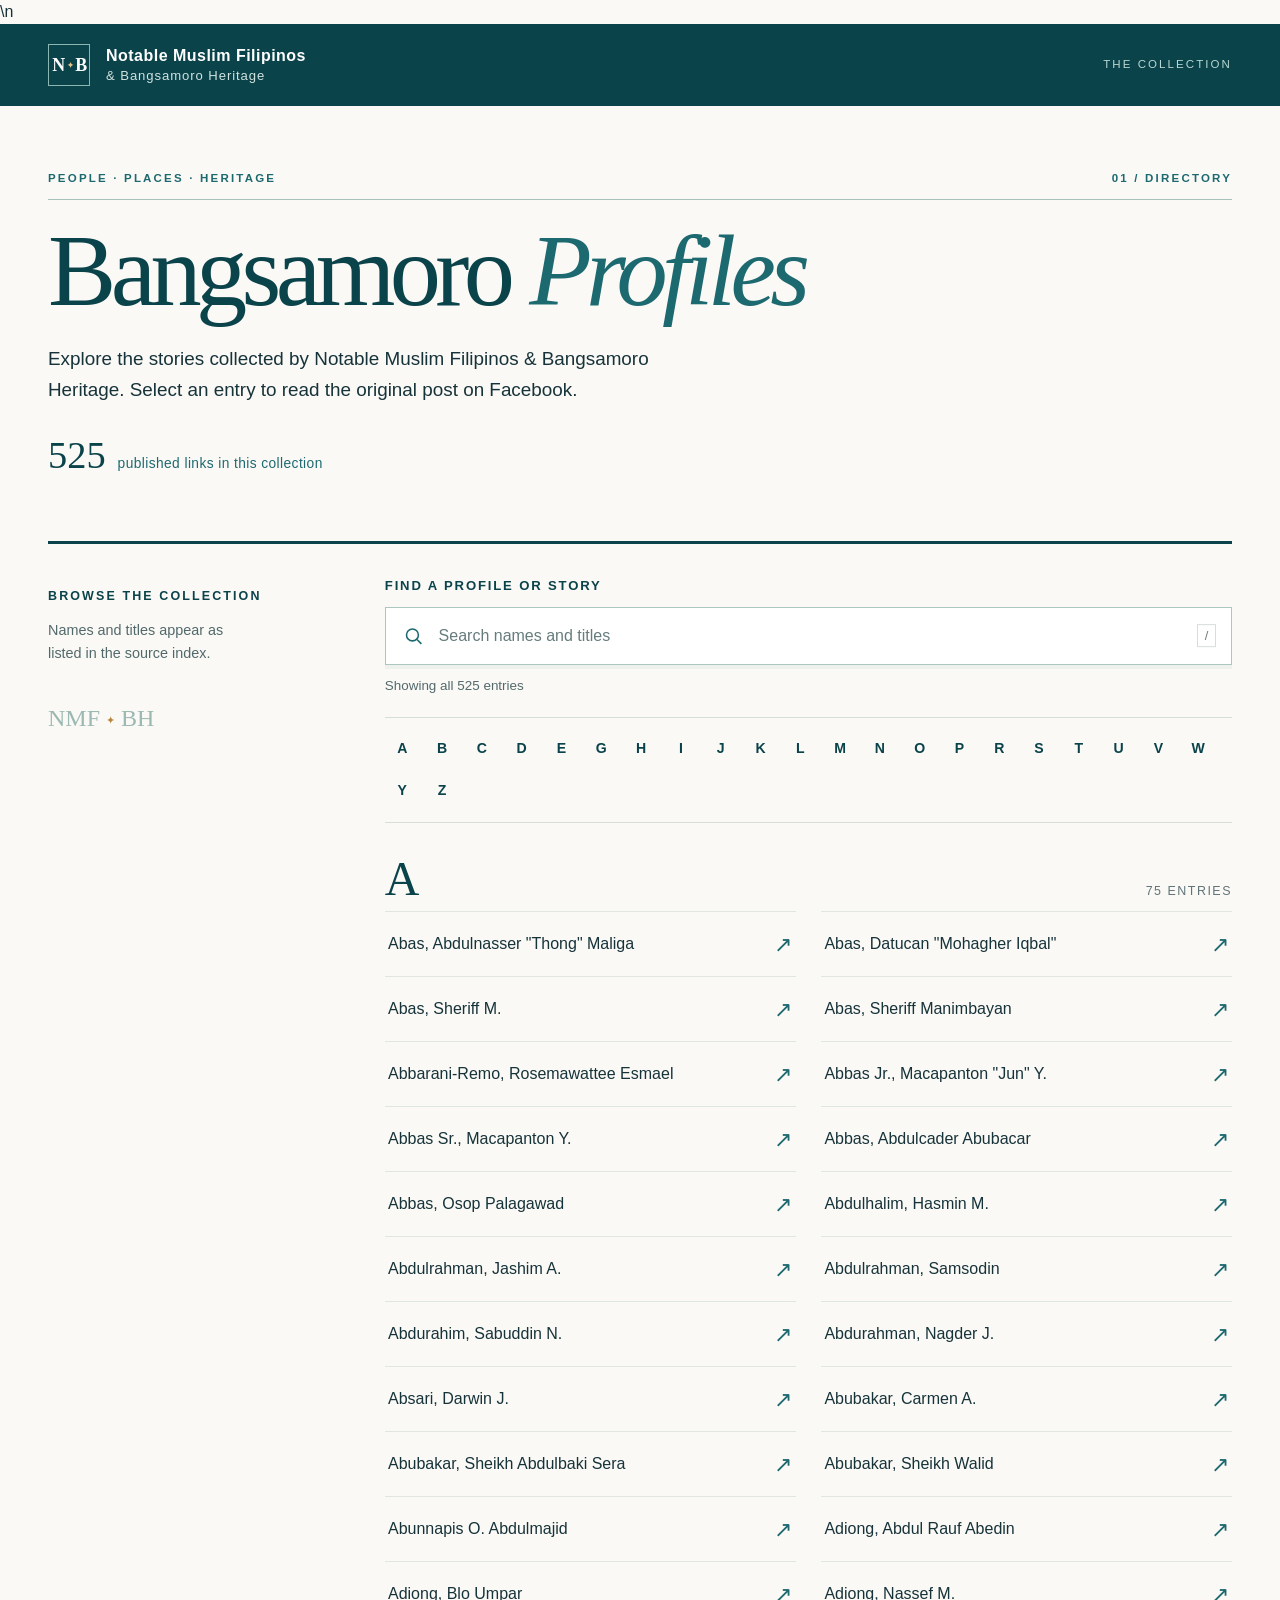
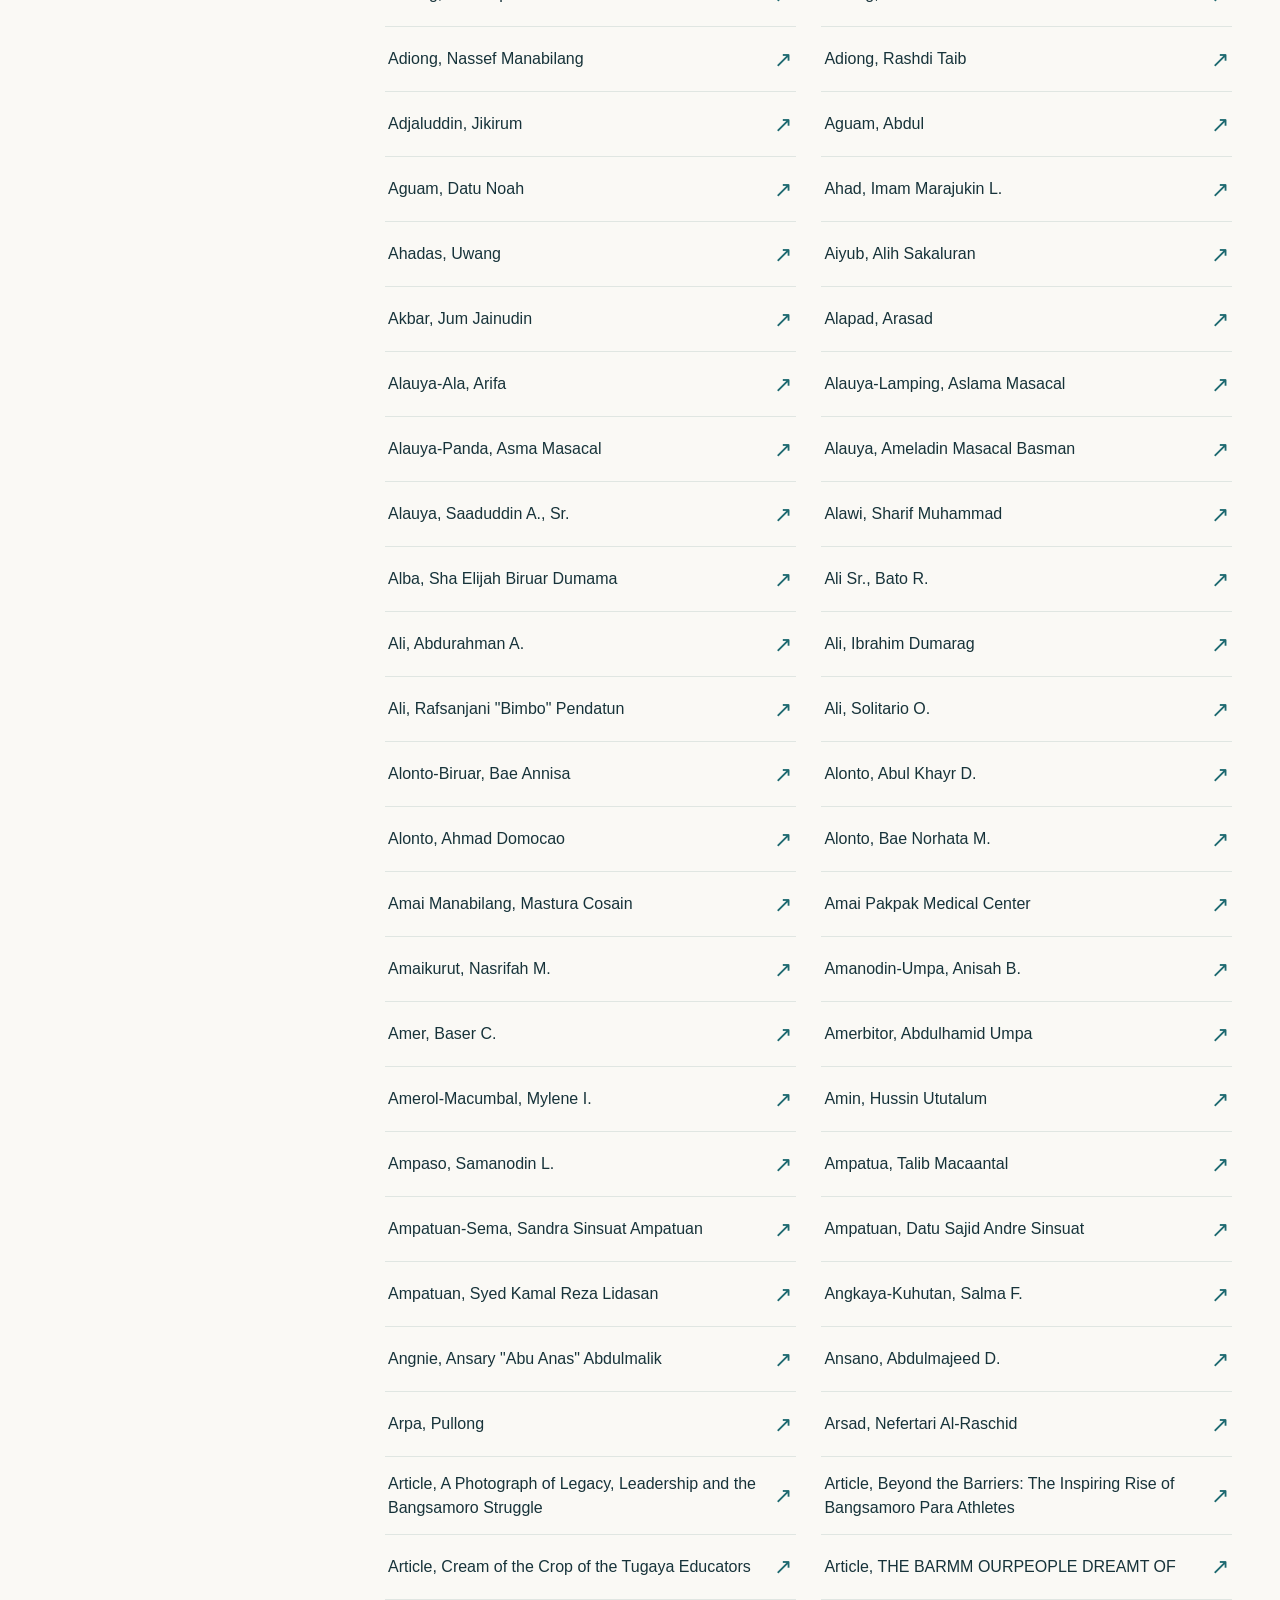
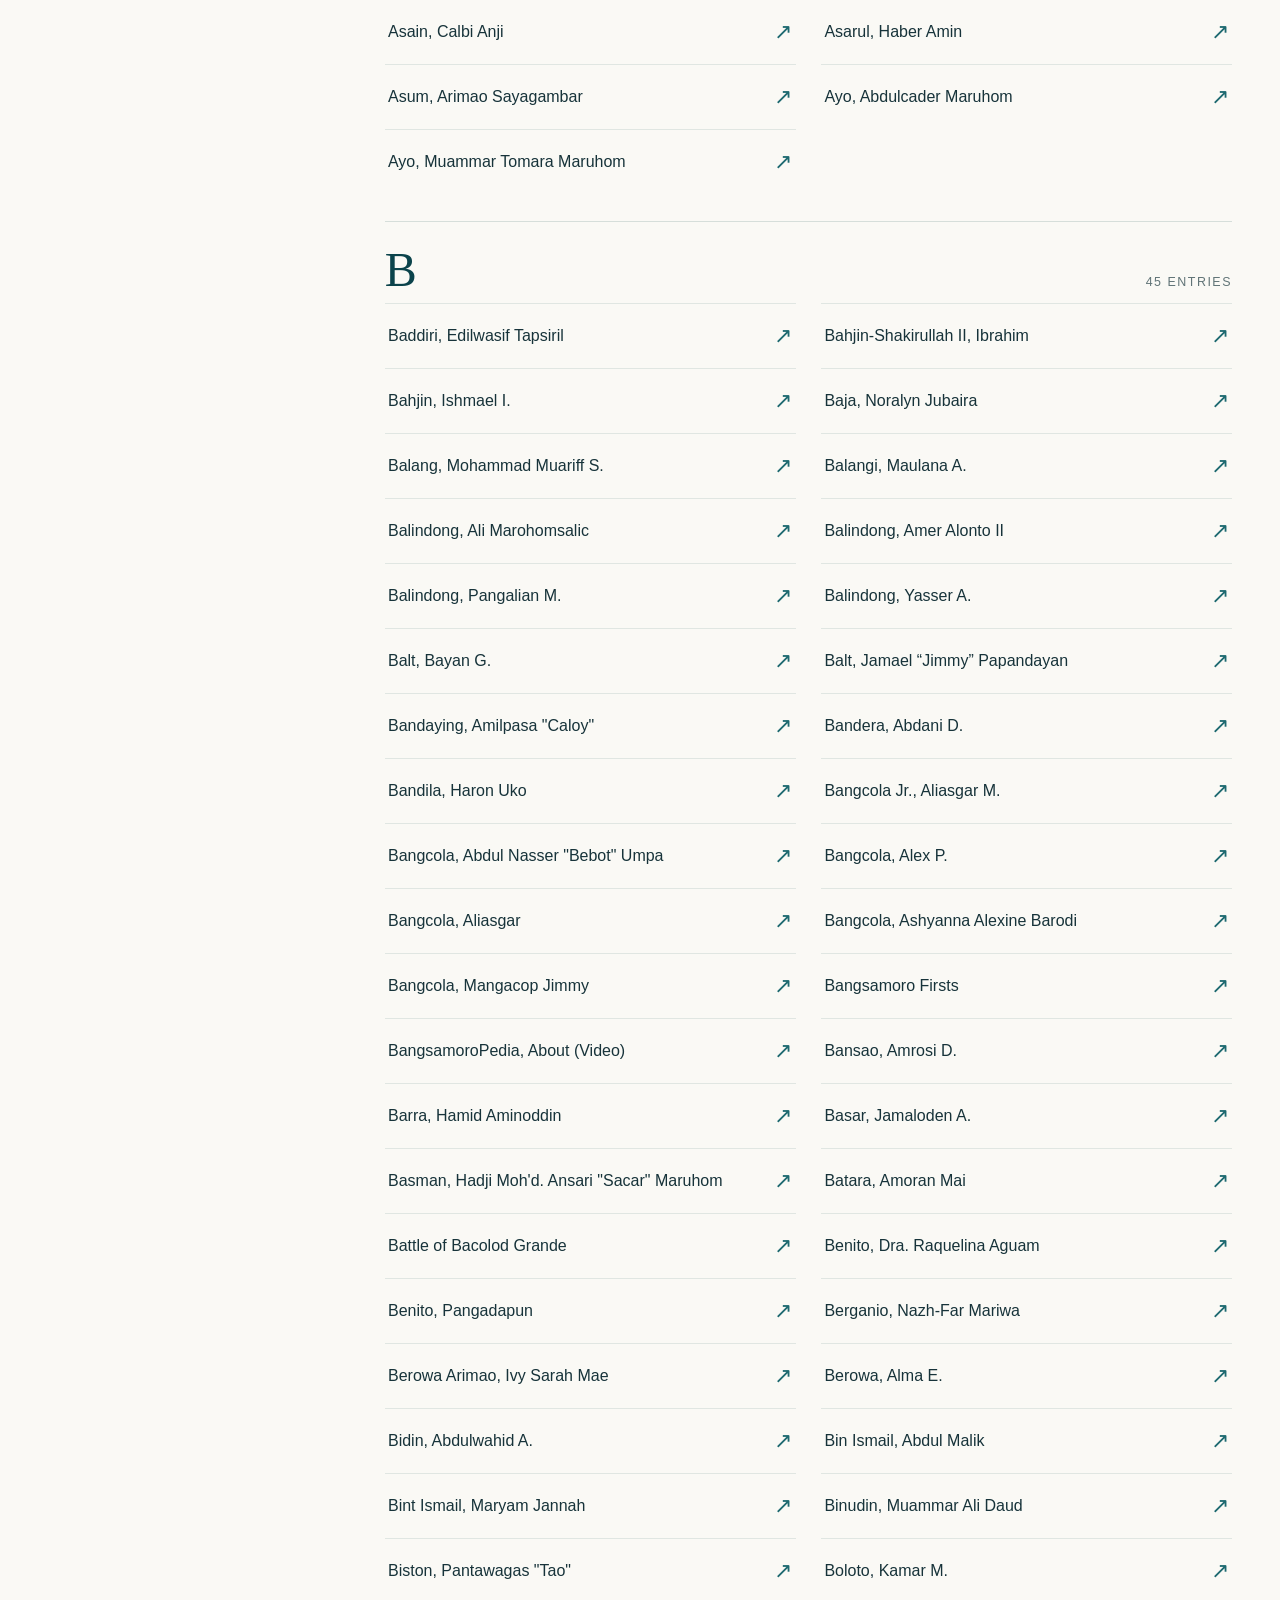
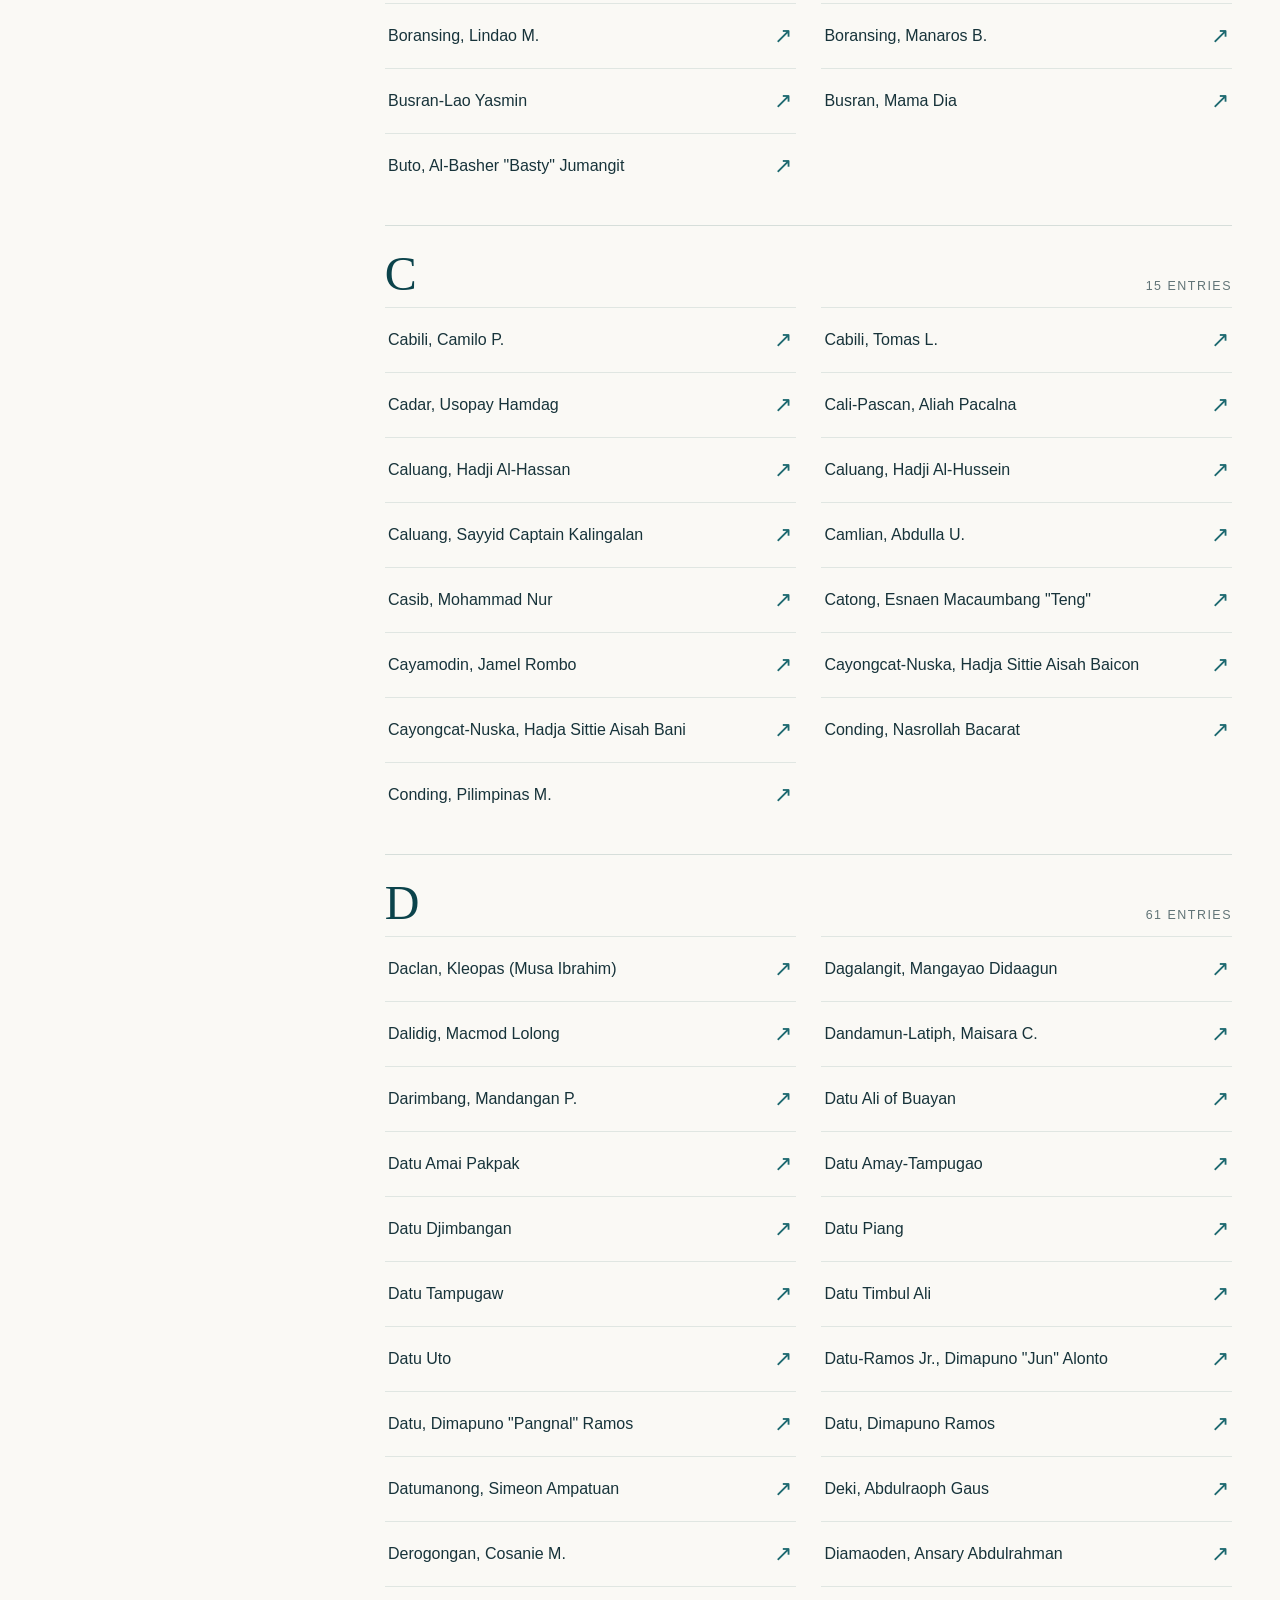
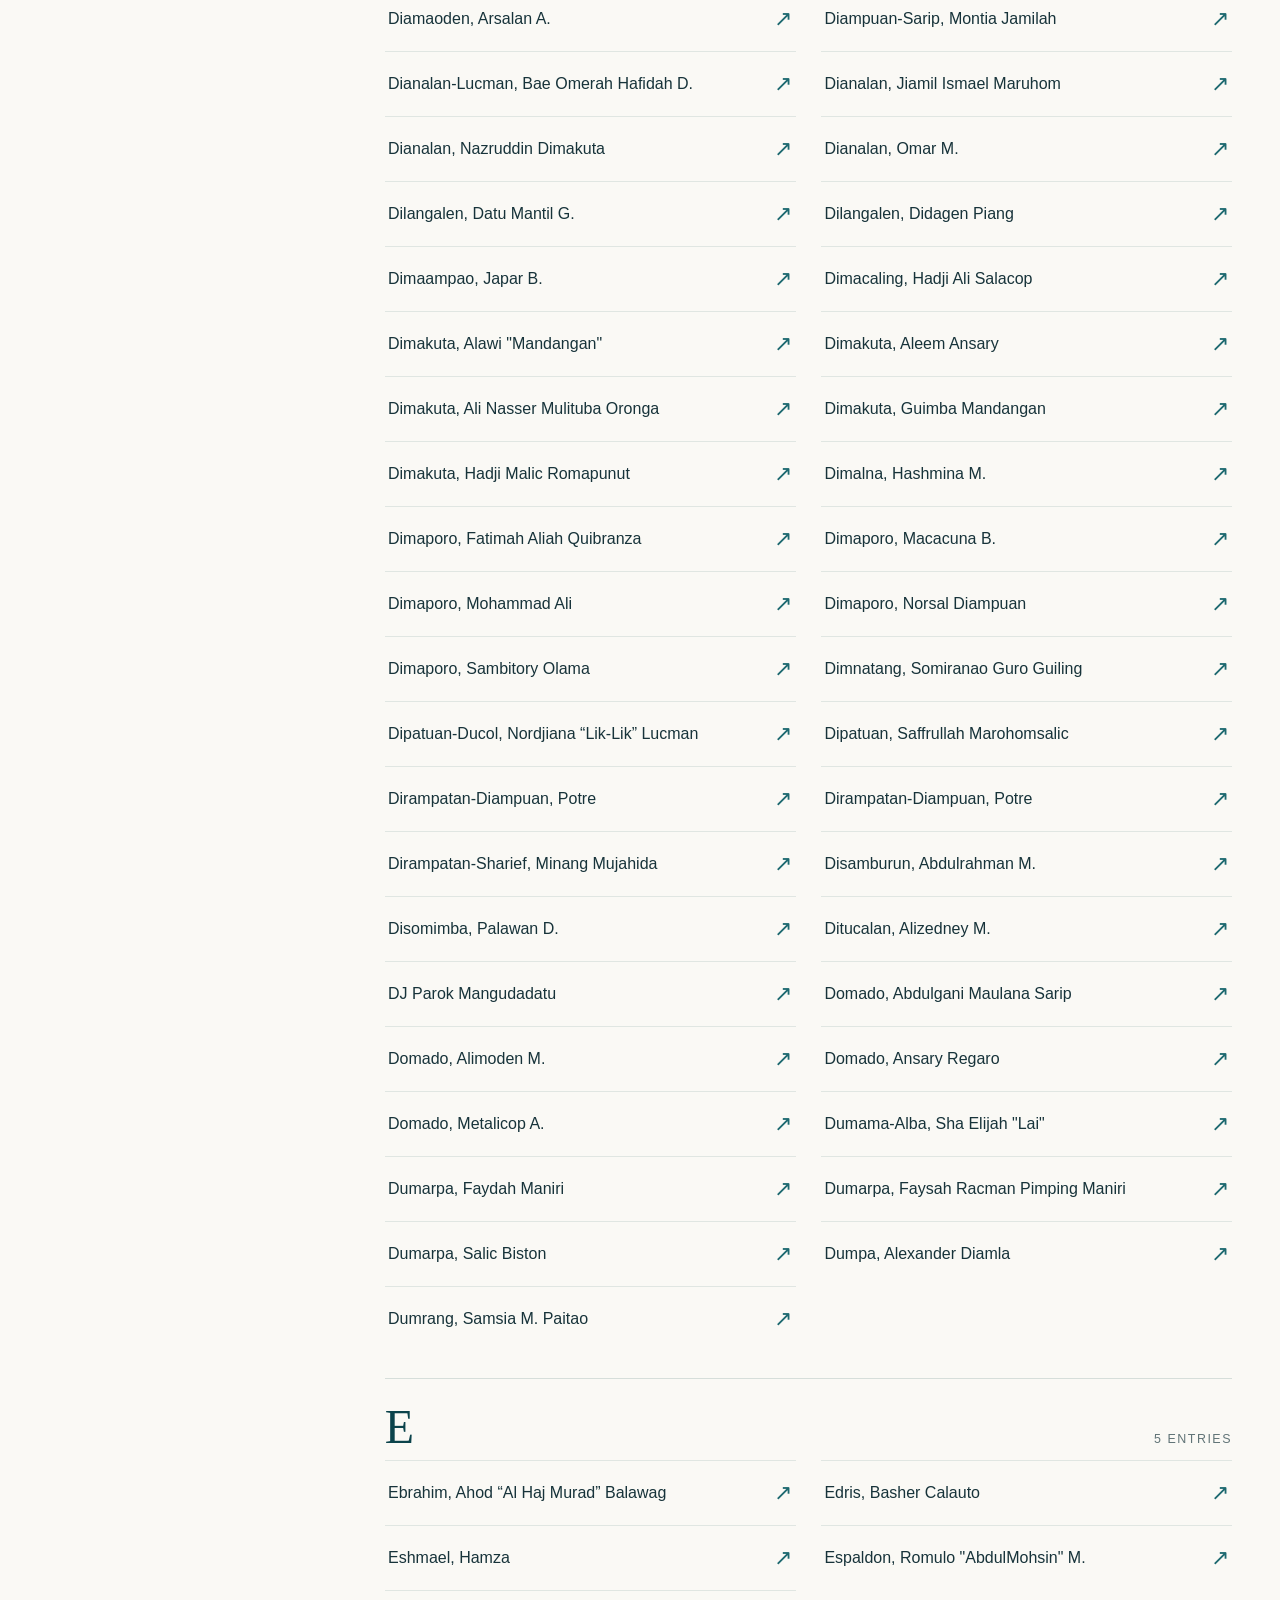
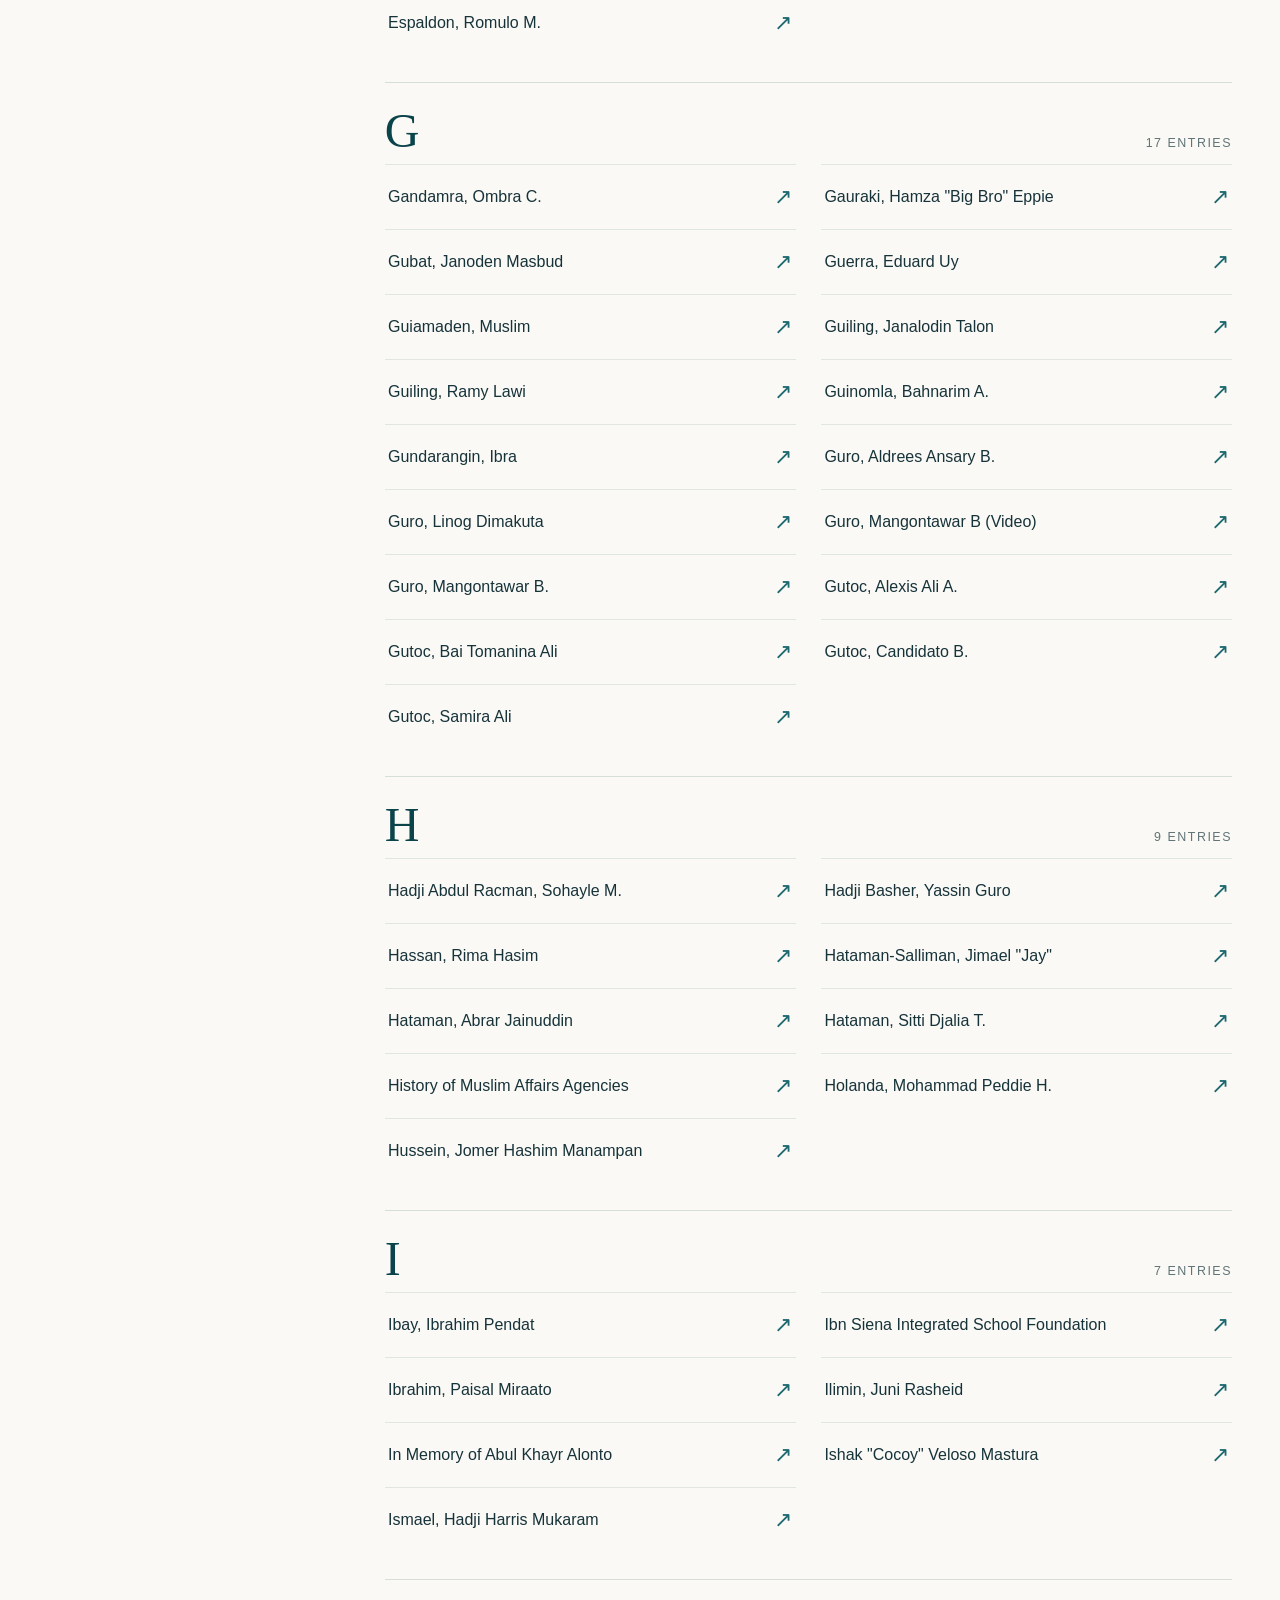
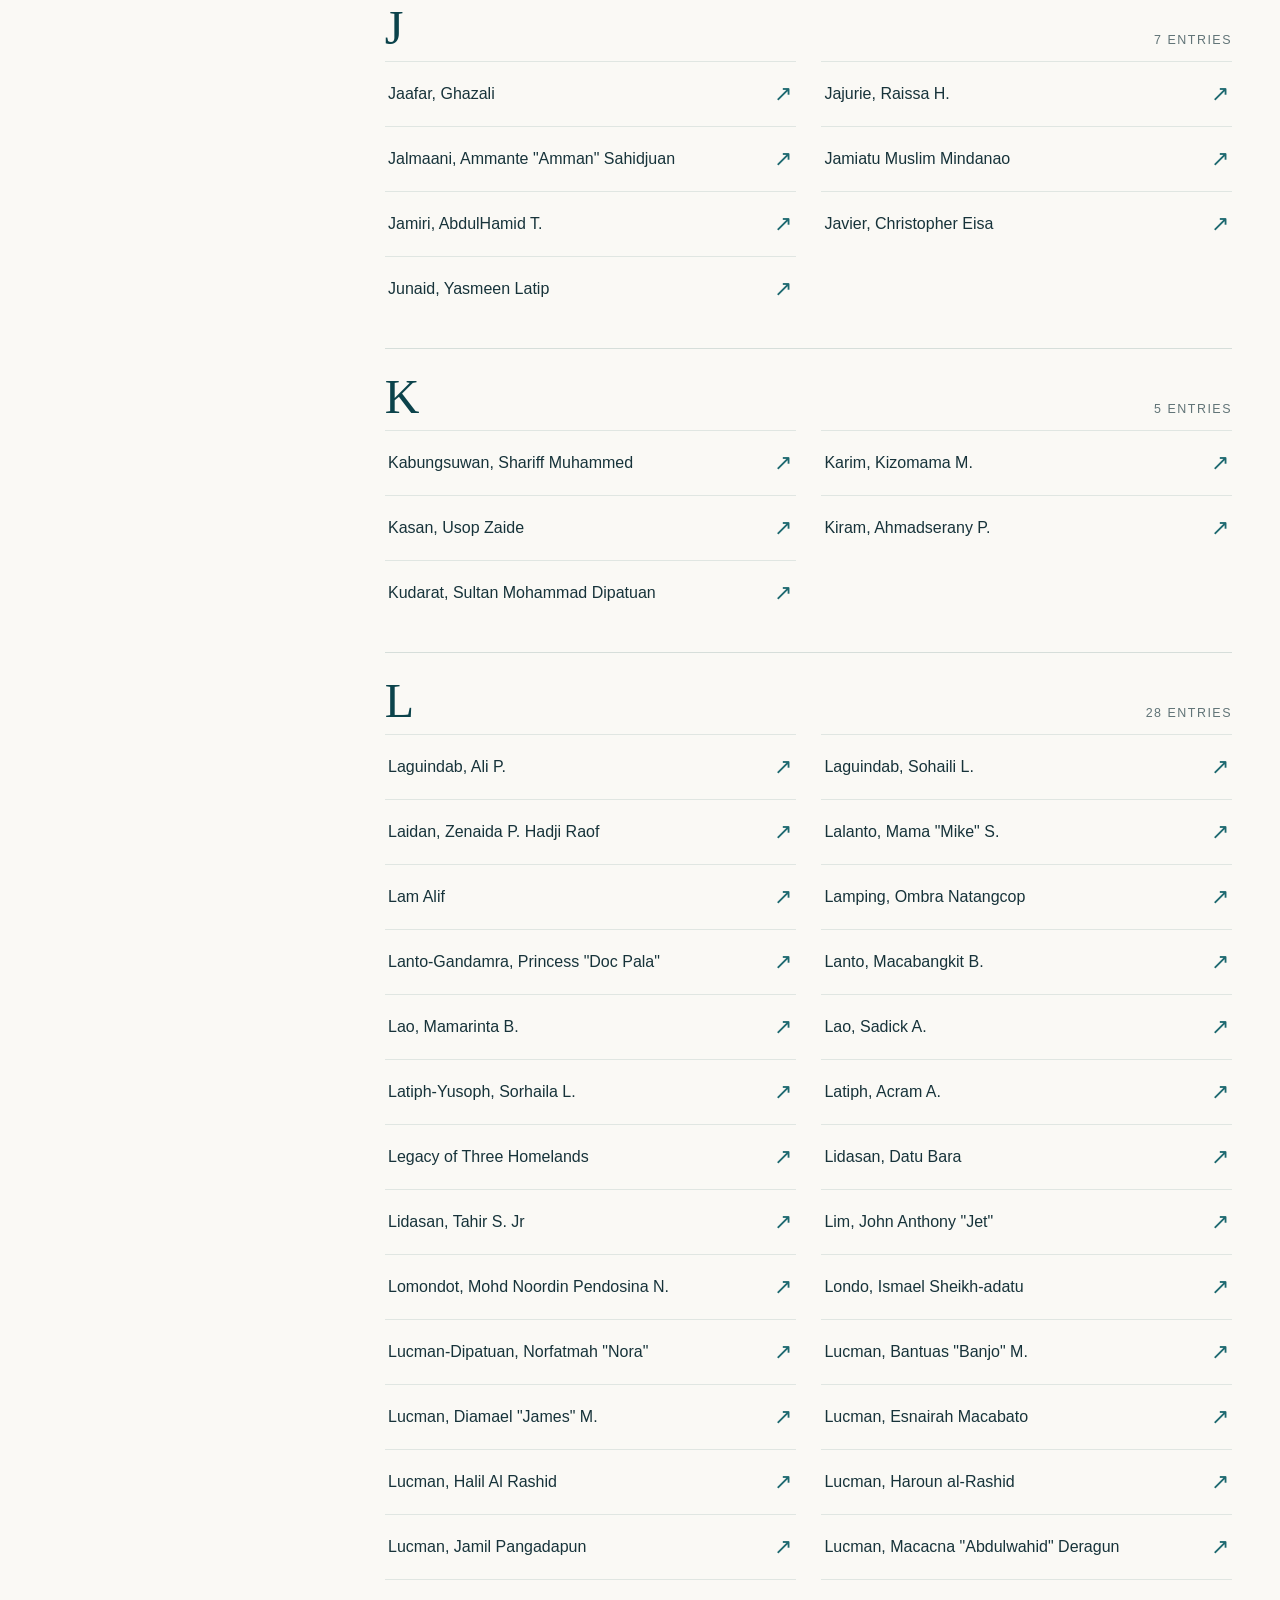
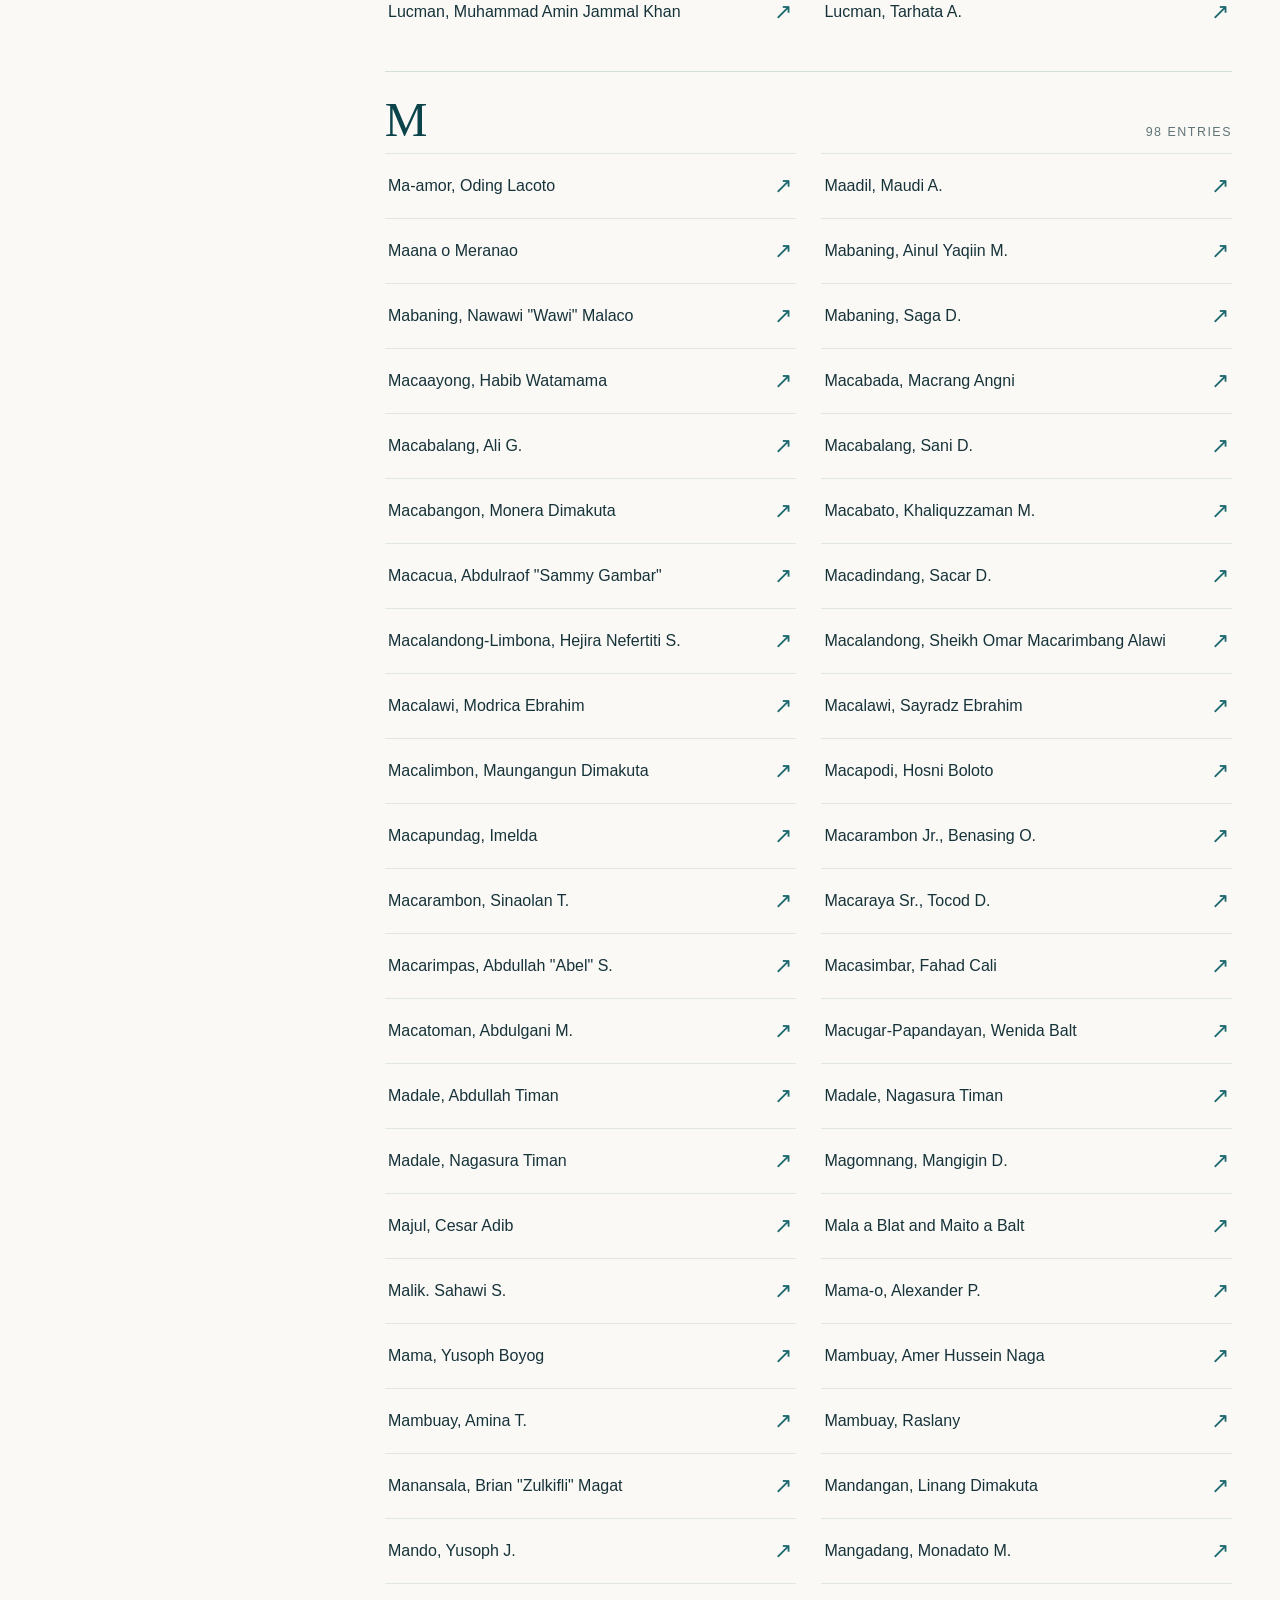
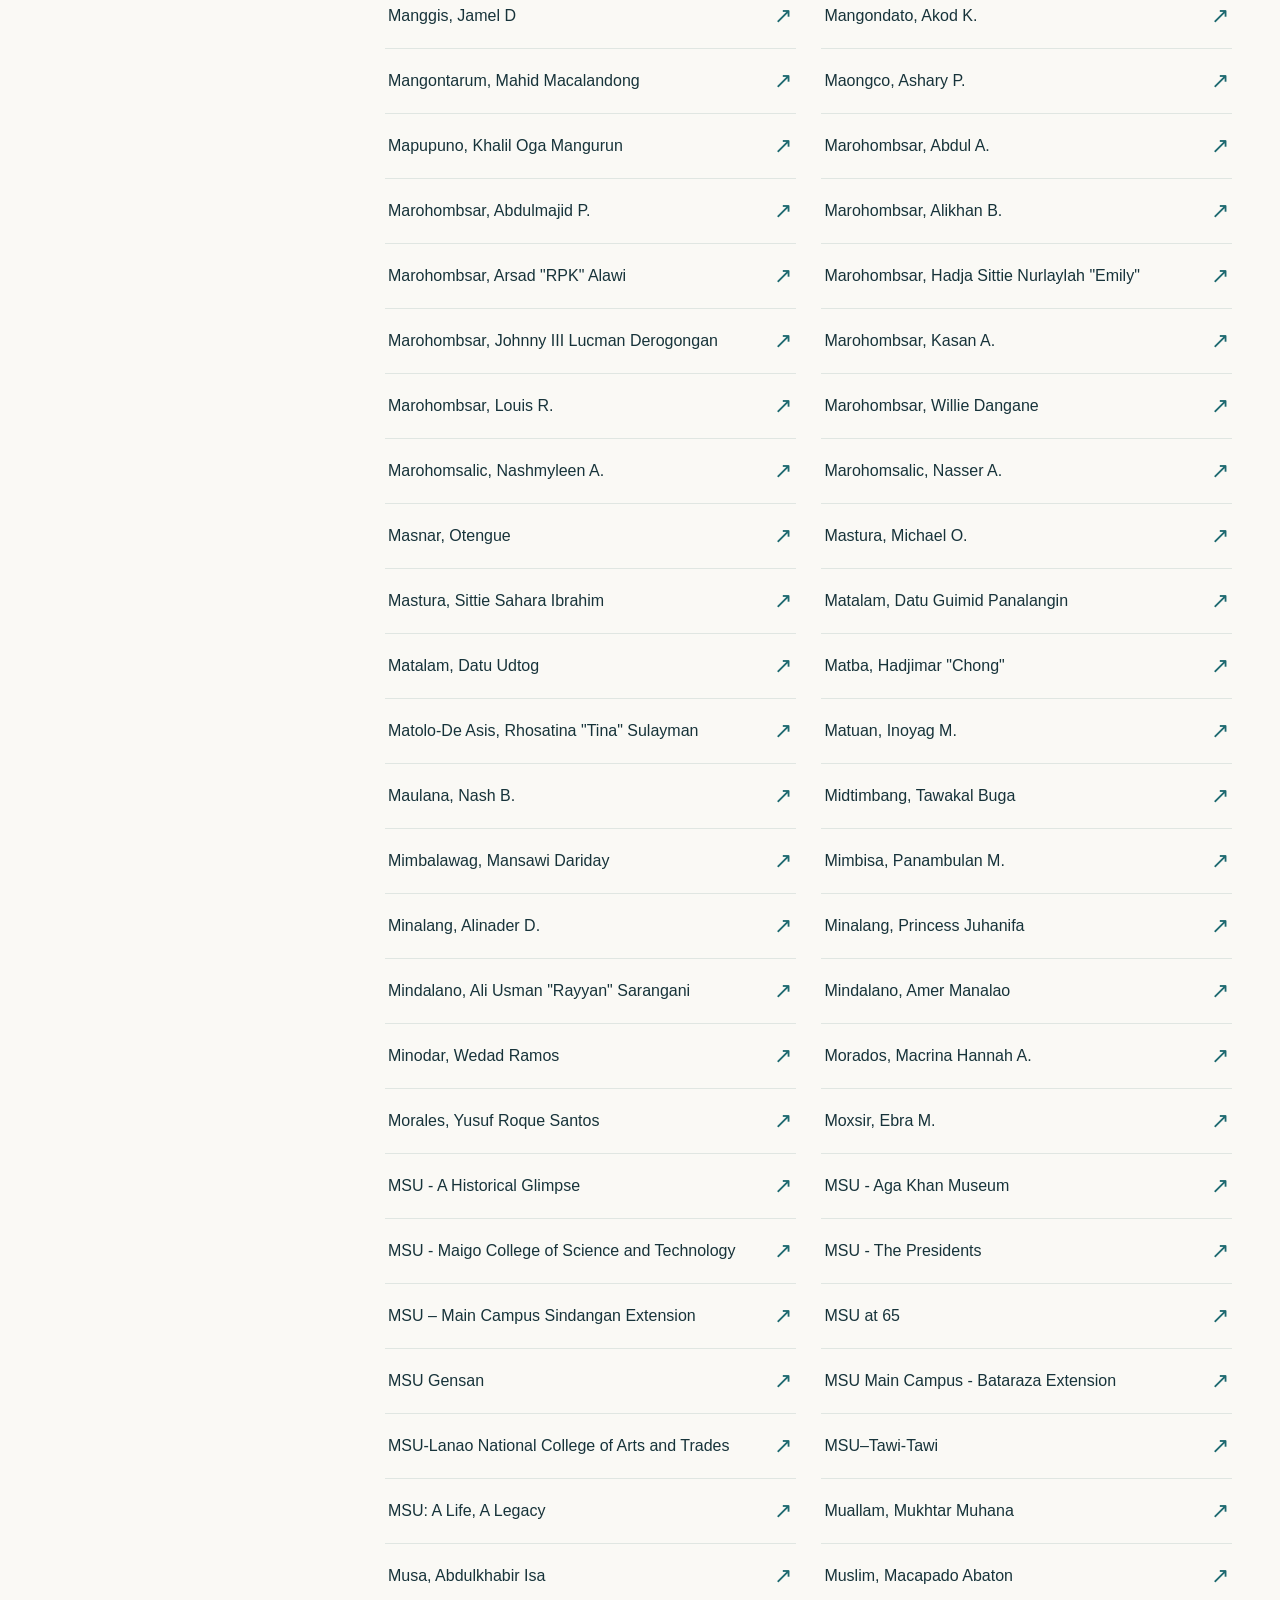
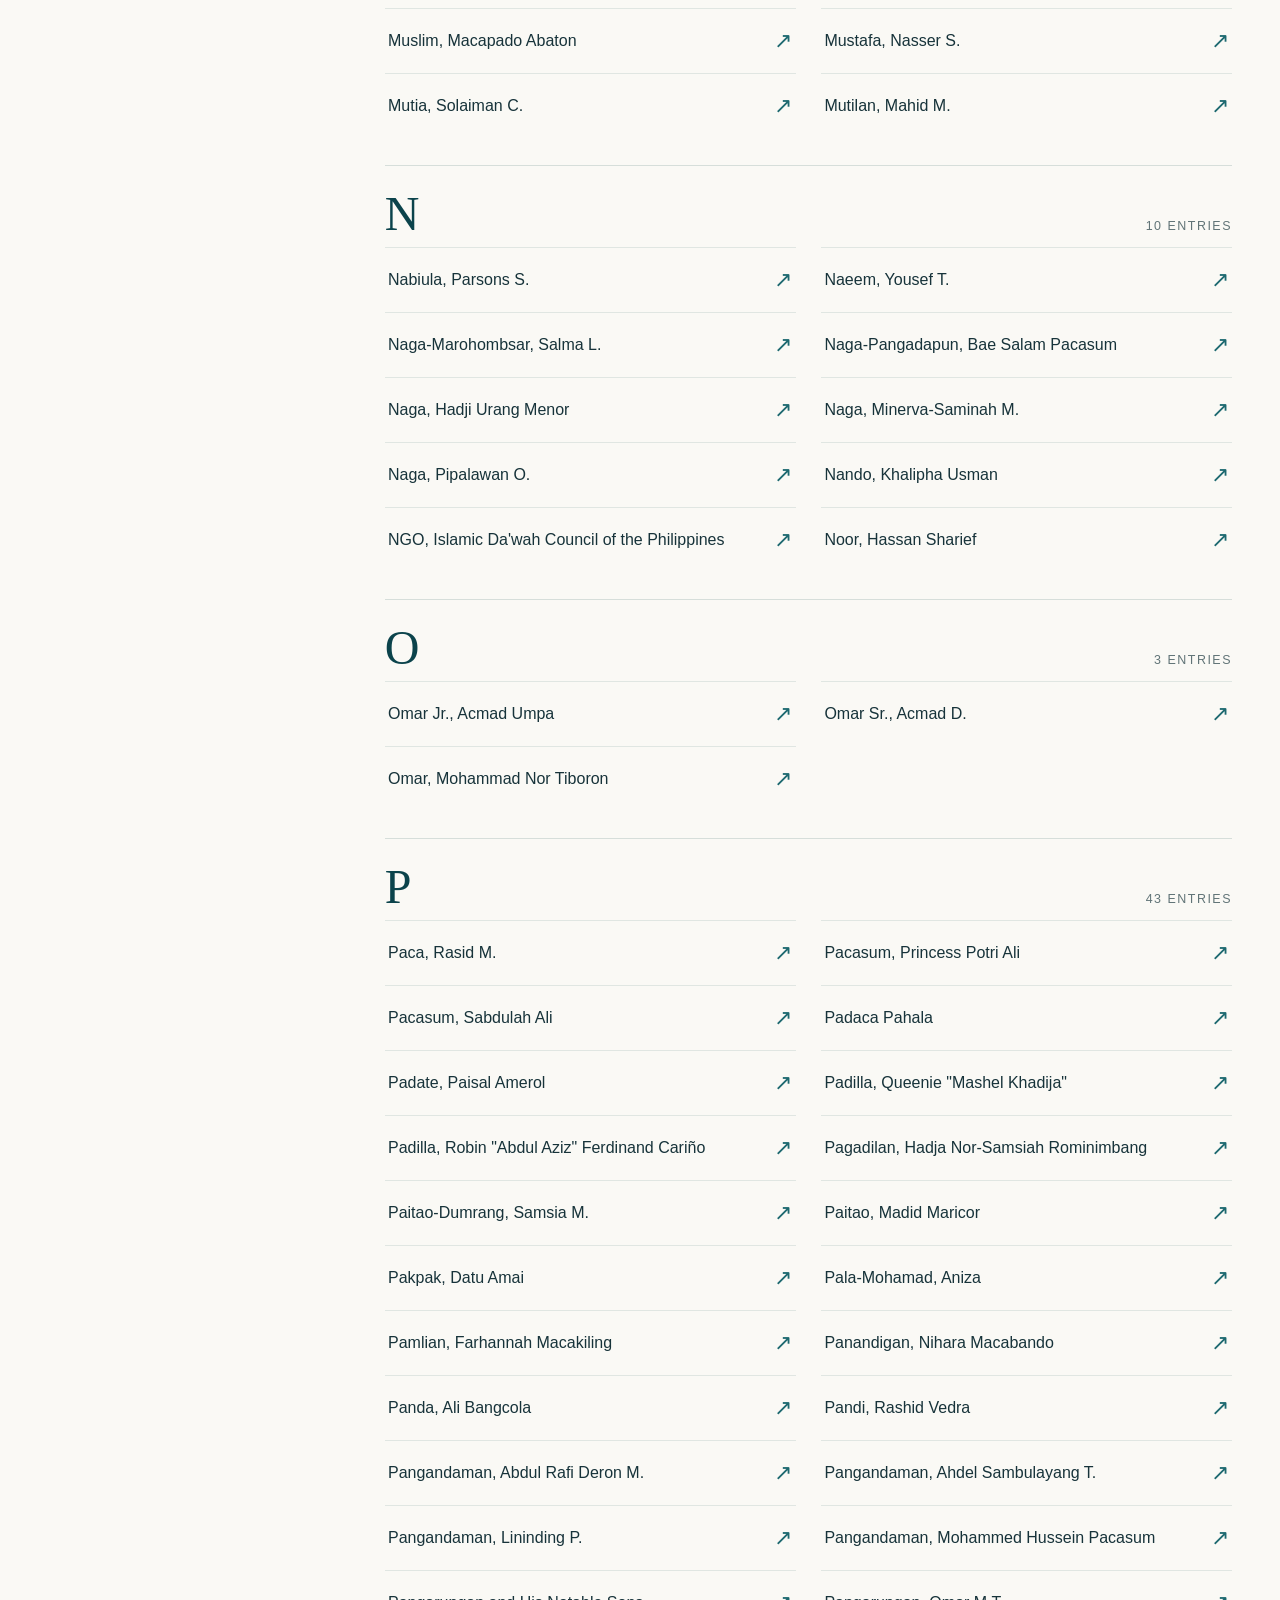
==== commit 44a5522c: "Update index.html" ====
--- a/index.html
+++ b/index.html
@@ -25,7 +25,7 @@
       <div class="intro-rule"><span>People · Places · Heritage</span><span>01 / Directory</span></div>
       <h1>Bangsamoro <em>Profiles</em></h1>
       <p class="intro-copy">Explore the stories collected by Notable Muslim Filipinos &amp; Bangsamoro Heritage. Select an entry to read the original post on Facebook.</p>
-      <div class="count-line"><strong>504</strong><span>published links in this collection</span></div>
+      <div class="count-line"><strong>525</strong><span>published links in this collection</span></div>
     </div>
 
     <div class="directory-shell">
@@ -43,11 +43,11 @@
             <input id="search" type="search" placeholder="Search names and titles" autocomplete="off" spellcheck="false">
             <kbd>/</kbd>
           </div>
-          <p id="result-count" class="result-count" role="status" aria-live="polite">Showing all 504 entries</p>
+          <p id="result-count" class="result-count" role="status" aria-live="polite">Showing all 525 entries</p>
           </div>
         <nav class="alphabet" aria-label="Browse by first letter"><a href="#A" data-letter="A" aria-label="Jump to A">A</a><a href="#B" data-letter="B" aria-label="Jump to B">B</a><a href="#C" data-letter="C" aria-label="Jump to C">C</a><a href="#D" data-letter="D" aria-label="Jump to D">D</a><a href="#E" data-letter="E" aria-label="Jump to E">E</a><a href="#G" data-letter="G" aria-label="Jump to G">G</a><a href="#H" data-letter="H" aria-label="Jump to H">H</a><a href="#I" data-letter="I" aria-label="Jump to I">I</a><a href="#J" data-letter="J" aria-label="Jump to J">J</a><a href="#K" data-letter="K" aria-label="Jump to K">K</a><a href="#L" data-letter="L" aria-label="Jump to L">L</a><a href="#M" data-letter="M" aria-label="Jump to M">M</a><a href="#N" data-letter="N" aria-label="Jump to N">N</a><a href="#O" data-letter="O" aria-label="Jump to O">O</a><a href="#P" data-letter="P" aria-label="Jump to P">P</a><a href="#R" data-letter="R" aria-label="Jump to R">R</a><a href="#S" data-letter="S" aria-label="Jump to S">S</a><a href="#T" data-letter="T" aria-label="Jump to T">T</a><a href="#U" data-letter="U" aria-label="Jump to U">U</a><a href="#V" data-letter="V" aria-label="Jump to V">V</a><a href="#W" data-letter="W" aria-label="Jump to W">W</a><a href="#Y" data-letter="Y" aria-label="Jump to Y">Y</a><a href="#Z" data-letter="Z" aria-label="Jump to Z">Z</a></nav>
         <div id="empty" class="empty" hidden="">No entries match that search. Try another name or word.</div>
-        <div id="sections"><section class="letter-section" id="A" aria-labelledby="heading-A"><div class="letter-heading"><h2 id="heading-A">A</h2><span>64 entries</span></div><ul class="entries"><li class="entry" data-name="abas, abdulnasser &quot;thong&quot; maliga"><a href="https://www.facebook.com/share/p/1ErPbrTrFw/" target="_blank" rel="noopener noreferrer"><span class="entry-name">Abas, Abdulnasser "Thong" Maliga</span><span class="entry-action" aria-hidden="true">↗</span><span class="sr-only"> (opens Facebook in a new tab)</span></a></li><li class="entry" data-name="abas, datucan &quot;mohagher iqbal&quot;"><a href="https://www.facebook.com/share/p/19hF1ReV3D/" target="_blank" rel="noopener noreferrer"><span class="entry-name">Abas, Datucan "Mohagher Iqbal"</span><span class="entry-action" aria-hidden="true">↗</span><span class="sr-only"> (opens Facebook in a new tab)</span></a></li><li class="entry" data-name="abas, sheriff m."><a href="https://www.facebook.com/share/p/19qGbTBDEW/" target="_blank" rel="noopener noreferrer"><span class="entry-name">Abas, Sheriff M.</span><span class="entry-action" aria-hidden="true">↗</span><span class="sr-only"> (opens Facebook in a new tab)</span></a></li><li class="entry" data-name="abas, sheriff manimbayan"><a href="https://www.facebook.com/share/p/1bYY3deedx/" target="_blank" rel="noopener noreferrer"><span class="entry-name">Abas, Sheriff Manimbayan</span><span class="entry-action" aria-hidden="true">↗</span><span class="sr-only"> (opens Facebook in a new tab)</span></a></li><li class="entry" data-name="abbarani-remo, rosemawattee esmael"><a href="https://www.facebook.com/share/p/1EDPGopT17/" target="_blank" rel="noopener noreferrer"><span class="entry-name">Abbarani-Remo, Rosemawattee Esmael</span><span class="entry-action" aria-hidden="true">↗</span><span class="sr-only"> (opens Facebook in a new tab)</span></a></li><li class="entry" data-name="abbas jr., macapanton &quot;jun&quot; y."><a href="https://www.facebook.com/share/p/1Bir38oDXg/" target="_blank" rel="noopener noreferrer"><span class="entry-name">Abbas Jr., Macapanton "Jun" Y.</span><span class="entry-action" aria-hidden="true">↗</span><span class="sr-only"> (opens Facebook in a new tab)</span></a></li><li class="entry" data-name="abbas sr., macapanton y."><a href="https://www.facebook.com/share/p/1Bthf4ZYRF/" target="_blank" rel="noopener noreferrer"><span class="entry-name">Abbas Sr., Macapanton Y.</span><span class="entry-action" aria-hidden="true">↗</span><span class="sr-only"> (opens Facebook in a new tab)</span></a></li><li class="entry" data-name="abbas, osop palagawad"><a href="https://www.facebook.com/share/p/1EDDnSsNZo/" target="_blank" rel="noopener noreferrer"><span class="entry-name">Abbas, Osop Palagawad</span><span class="entry-action" aria-hidden="true">↗</span><span class="sr-only"> (opens Facebook in a new tab)</span></a></li><li class="entry" data-name="abdulhalim, hasmin m."><a href="https://www.facebook.com/share/p/1GLvCzttW1/" target="_blank" rel="noopener noreferrer"><span class="entry-name">Abdulhalim, Hasmin M.</span><span class="entry-action" aria-hidden="true">↗</span><span class="sr-only"> (opens Facebook in a new tab)</span></a></li><li class="entry" data-name="abdulrahman, jashim a."><a href="https://www.facebook.com/share/p/1HEpime6SY/" target="_blank" rel="noopener noreferrer"><span class="entry-name">Abdulrahman, Jashim A.</span><span class="entry-action" aria-hidden="true">↗</span><span class="sr-only"> (opens Facebook in a new tab)</span></a></li><li class="entry" data-name="abdurahim, sabuddin n."><a href="https://www.facebook.com/share/p/19Smc3CSoW/" target="_blank" rel="noopener noreferrer"><span class="entry-name">Abdurahim, Sabuddin N.</span><span class="entry-action" aria-hidden="true">↗</span><span class="sr-only"> (opens Facebook in a new tab)</span></a></li><li class="entry" data-name="abdurahman, nagder j."><a href="https://www.facebook.com/share/p/1S9rRyZjph/" target="_blank" rel="noopener noreferrer"><span class="entry-name">Abdurahman, Nagder J.</span><span class="entry-action" aria-hidden="true">↗</span><span class="sr-only"> (opens Facebook in a new tab)</span></a></li><li class="entry" data-name="absari, darwin j."><a href="https://www.facebook.com/share/p/1DJnZwKD6o/" target="_blank" rel="noopener noreferrer"><span class="entry-name">Absari, Darwin J.</span><span class="entry-action" aria-hidden="true">↗</span><span class="sr-only"> (opens Facebook in a new tab)</span></a></li><li class="entry" data-name="abubakar, carmen a."><a href="https://www.facebook.com/share/p/1KHLs6qM3x/" target="_blank" rel="noopener noreferrer"><span class="entry-name">Abubakar, Carmen A.</span><span class="entry-action" aria-hidden="true">↗</span><span class="sr-only"> (opens Facebook in a new tab)</span></a></li><li class="entry" data-name="abubakar, sheikh walid"><a href="https://www.facebook.com/share/p/1E8DnaRJoX/" target="_blank" rel="noopener noreferrer"><span class="entry-name">Abubakar, Sheikh Walid</span><span class="entry-action" aria-hidden="true">↗</span><span class="sr-only"> (opens Facebook in a new tab)</span></a></li><li class="entry" data-name="abunnapis o. abdulmajid"><a href="https://www.facebook.com/share/p/19W3HyH9HD/" target="_blank" rel="noopener noreferrer"><span class="entry-name">Abunnapis O. Abdulmajid</span><span class="entry-action" aria-hidden="true">↗</span><span class="sr-only"> (opens Facebook in a new tab)</span></a></li><li class="entry" data-name="adiong, abdul rauf abedin"><a href="https://www.facebook.com/share/p/19GQYznamA/" target="_blank" rel="noopener noreferrer"><span class="entry-name">Adiong, Abdul Rauf Abedin</span><span class="entry-action" aria-hidden="true">↗</span><span class="sr-only"> (opens Facebook in a new tab)</span></a></li><li class="entry" data-name="adiong, blo umpar"><a href="https://www.facebook.com/share/p/19btYjiHCT/" target="_blank" rel="noopener noreferrer"><span class="entry-name">Adiong, Blo Umpar</span><span class="entry-action" aria-hidden="true">↗</span><span class="sr-only"> (opens Facebook in a new tab)</span></a></li><li class="entry" data-name="adiong, nassef m."><a href="https://www.facebook.com/share/p/1BqtmFhPUa/" target="_blank" rel="noopener noreferrer"><span class="entry-name">Adiong, Nassef M.</span><span class="entry-action" aria-hidden="true">↗</span><span class="sr-only"> (opens Facebook in a new tab)</span></a></li><li class="entry" data-name="adiong, nassef manabilang"><a href="https://www.facebook.com/share/p/1ViiNU7kh6/" target="_blank" rel="noopener noreferrer"><span class="entry-name">Adiong, Nassef Manabilang</span><span class="entry-action" aria-hidden="true">↗</span><span class="sr-only"> (opens Facebook in a new tab)</span></a></li><li class="entry" data-name="adiong, rashdi taib"><a href="https://www.facebook.com/share/p/1CEipxPmuP/" target="_blank" rel="noopener noreferrer"><span class="entry-name">Adiong, Rashdi Taib</span><span class="entry-action" aria-hidden="true">↗</span><span class="sr-only"> (opens Facebook in a new tab)</span></a></li><li class="entry" data-name="aguam, abdul"><a href="https://www.facebook.com/share/p/1Awj2uyWdL/" target="_blank" rel="noopener noreferrer"><span class="entry-name">Aguam, Abdul</span><span class="entry-action" aria-hidden="true">↗</span><span class="sr-only"> (opens Facebook in a new tab)</span></a></li><li class="entry" data-name="aguam, datu noah"><a href="https://www.facebook.com/share/p/1Jzf1Z5c9v/" target="_blank" rel="noopener noreferrer"><span class="entry-name">Aguam, Datu Noah</span><span class="entry-action" aria-hidden="true">↗</span><span class="sr-only"> (opens Facebook in a new tab)</span></a></li><li class="entry" data-name="ahad, imam marajukin l."><a href="https://www.facebook.com/share/p/1Lsxav3wLc/" target="_blank" rel="noopener noreferrer"><span class="entry-name">Ahad, Imam Marajukin L.</span><span class="entry-action" aria-hidden="true">↗</span><span class="sr-only"> (opens Facebook in a new tab)</span></a></li><li class="entry" data-name="aiyub, alih sakaluran"><a href="https://www.facebook.com/share/p/1C83a4Lfwt/" target="_blank" rel="noopener noreferrer"><span class="entry-name">Aiyub, Alih Sakaluran</span><span class="entry-action" aria-hidden="true">↗</span><span class="sr-only"> (opens Facebook in a new tab)</span></a></li><li class="entry" data-name="alauya-ala, arifa"><a href="https://www.facebook.com/share/p/196TGWja6D/" target="_blank" rel="noopener noreferrer"><span class="entry-name">Alauya-Ala, Arifa</span><span class="entry-action" aria-hidden="true">↗</span><span class="sr-only"> (opens Facebook in a new tab)</span></a></li><li class="entry" data-name="alauya-lamping, aslama masacal"><a href="https://www.facebook.com/share/p/1ByaG8qQZd/" target="_blank" rel="noopener noreferrer"><span class="entry-name">Alauya-Lamping, Aslama Masacal</span><span class="entry-action" aria-hidden="true">↗</span><span class="sr-only"> (opens Facebook in a new tab)</span></a></li><li class="entry" data-name="alauya-panda, asma masacal"><a href="https://www.facebook.com/share/p/1JMg489yd7/" target="_blank" rel="noopener noreferrer"><span class="entry-name">Alauya-Panda, Asma Masacal</span><span class="entry-action" aria-hidden="true">↗</span><span class="sr-only"> (opens Facebook in a new tab)</span></a></li><li class="entry" data-name="alauya, ameladin masacal basman"><a href="https://www.facebook.com/share/p/14u7NHrAqoB/" target="_blank" rel="noopener noreferrer"><span class="entry-name">Alauya, Ameladin Masacal Basman</span><span class="entry-action" aria-hidden="true">↗</span><span class="sr-only"> (opens Facebook in a new tab)</span></a></li><li class="entry" data-name="alauya, saaduddin a., sr."><a href="https://www.facebook.com/share/p/18H8JsodcH/" target="_blank" rel="noopener noreferrer"><span class="entry-name">Alauya, Saaduddin A., Sr.</span><span class="entry-action" aria-hidden="true">↗</span><span class="sr-only"> (opens Facebook in a new tab)</span></a></li><li class="entry" data-name="alawi, sharif muhammad"><a href="https://www.facebook.com/share/p/1BFmY6oRAQ/" target="_blank" rel="noopener noreferrer"><span class="entry-name">Alawi, Sharif Muhammad</span><span class="entry-action" aria-hidden="true">↗</span><span class="sr-only"> (opens Facebook in a new tab)</span></a></li><li class="entry" data-name="alba, sha elijah biruar dumama"><a href="https://www.facebook.com/share/p/1HZmNRtGwZ/" target="_blank" rel="noopener noreferrer"><span class="entry-name">Alba, Sha Elijah Biruar Dumama</span><span class="entry-action" aria-hidden="true">↗</span><span class="sr-only"> (opens Facebook in a new tab)</span></a></li><li class="entry" data-name="ali sr., bato r."><a href="https://www.facebook.com/share/p/1D1JxZez9H/" target="_blank" rel="noopener noreferrer"><span class="entry-name">Ali Sr., Bato R.</span><span class="entry-action" aria-hidden="true">↗</span><span class="sr-only"> (opens Facebook in a new tab)</span></a></li><li class="entry" data-name="ali, ibrahim dumarag"><a href="https://www.facebook.com/share/p/18NPDZE349/" target="_blank" rel="noopener noreferrer"><span class="entry-name">Ali, Ibrahim Dumarag</span><span class="entry-action" aria-hidden="true">↗</span><span class="sr-only"> (opens Facebook in a new tab)</span></a></li><li class="entry" data-name="ali, rafsanjani &quot;bimbo&quot; pendatun"><a href="https://www.facebook.com/share/p/19eR1JrM4u/" target="_blank" rel="noopener noreferrer"><span class="entry-name">Ali, Rafsanjani "Bimbo" Pendatun</span><span class="entry-action" aria-hidden="true">↗</span><span class="sr-only"> (opens Facebook in a new tab)</span></a></li><li class="entry" data-name="ali, solitario o."><a href="https://www.facebook.com/share/p/1B49A2CbAi/" target="_blank" rel="noopener noreferrer"><span class="entry-name">Ali, Solitario O.</span><span class="entry-action" aria-hidden="true">↗</span><span class="sr-only"> (opens Facebook in a new tab)</span></a></li><li class="entry" data-name="alonto-biruar, bae annisa"><a href="https://www.facebook.com/share/p/1GVf6v6UUp/" target="_blank" rel="noopener noreferrer"><span class="entry-name">Alonto-Biruar, Bae Annisa</span><span class="entry-action" aria-hidden="true">↗</span><span class="sr-only"> (opens Facebook in a new tab)</span></a></li><li class="entry" data-name="alonto, abul khayr d."><a href="https://www.facebook.com/share/p/14mipTTkn2w/" target="_blank" rel="noopener noreferrer"><span class="entry-name">Alonto, Abul Khayr D.</span><span class="entry-action" aria-hidden="true">↗</span><span class="sr-only"> (opens Facebook in a new tab)</span></a></li><li class="entry" data-name="alonto, ahmad domocao"><a href="https://www.facebook.com/share/p/19qobsLMDM/" target="_blank" rel="noopener noreferrer"><span class="entry-name">Alonto, Ahmad Domocao</span><span class="entry-action" aria-hidden="true">↗</span><span class="sr-only"> (opens Facebook in a new tab)</span></a></li><li class="entry" data-name="alonto, bae norhata m."><a href="https://www.facebook.com/share/p/1EfWyE2jJz/" target="_blank" rel="noopener noreferrer"><span class="entry-name">Alonto, Bae Norhata M.</span><span class="entry-action" aria-hidden="true">↗</span><span class="sr-only"> (opens Facebook in a new tab)</span></a></li><li class="entry" data-name="amai manabilang, mastura cosain"><a href="https://www.facebook.com/share/p/1FCtr8mv3w/" target="_blank" rel="noopener noreferrer"><span class="entry-name">Amai Manabilang, Mastura Cosain</span><span class="entry-action" aria-hidden="true">↗</span><span class="sr-only"> (opens Facebook in a new tab)</span></a></li><li class="entry" data-name="amai pakpak medical center"><a href="https://www.facebook.com/share/p/1DEmJ3ueww/" target="_blank" rel="noopener noreferrer"><span class="entry-name">Amai Pakpak Medical Center</span><span class="entry-action" aria-hidden="true">↗</span><span class="sr-only"> (opens Facebook in a new tab)</span></a></li><li class="entry" data-name="amaikurut, nasrifah m."><a href="https://www.facebook.com/share/p/19942zwhDC/" target="_blank" rel="noopener noreferrer"><span class="entry-name">Amaikurut, Nasrifah M.</span><span class="entry-action" aria-hidden="true">↗</span><span class="sr-only"> (opens Facebook in a new tab)</span></a></li><li class="entry" data-name="amanodin-umpa, anisah b."><a href="https://www.facebook.com/share/p/1EjkonEpV6/" target="_blank" rel="noopener noreferrer"><span class="entry-name">Amanodin-Umpa, Anisah B.</span><span class="entry-action" aria-hidden="true">↗</span><span class="sr-only"> (opens Facebook in a new tab)</span></a></li><li class="entry" data-name="amerbitor, abdulhamid umpa"><a href="https://www.facebook.com/share/p/1BoaocDJtF/" target="_blank" rel="noopener noreferrer"><span class="entry-name">Amerbitor, Abdulhamid Umpa</span><span class="entry-action" aria-hidden="true">↗</span><span class="sr-only"> (opens Facebook in a new tab)</span></a></li><li class="entry" data-name="amerol-macumbal, mylene i."><a href="https://www.facebook.com/share/p/1EXVR8CBff/" target="_blank" rel="noopener noreferrer"><span class="entry-name">Amerol-Macumbal, Mylene I.</span><span class="entry-action" aria-hidden="true">↗</span><span class="sr-only"> (opens Facebook in a new tab)</span></a></li><li class="entry" data-name="amin, hussin ututalum"><a href="https://www.facebook.com/share/p/1KNDDwk965/" target="_blank" rel="noopener noreferrer"><span class="entry-name">Amin, Hussin Ututalum</span><span class="entry-action" aria-hidden="true">↗</span><span class="sr-only"> (opens Facebook in a new tab)</span></a></li><li class="entry" data-name="ampaso, samanodin l."><a href="https://www.facebook.com/share/p/1DDdpC9rQu/" target="_blank" rel="noopener noreferrer"><span class="entry-name">Ampaso, Samanodin L.</span><span class="entry-action" aria-hidden="true">↗</span><span class="sr-only"> (opens Facebook in a new tab)</span></a></li><li class="entry" data-name="ampatua, talib macaantal"><a href="https://www.facebook.com/share/p/1ErFJLEAL9/" target="_blank" rel="noopener noreferrer"><span class="entry-name">Ampatua, Talib Macaantal</span><span class="entry-action" aria-hidden="true">↗</span><span class="sr-only"> (opens Facebook in a new tab)</span></a></li><li class="entry" data-name="ampatuan-sema, sandra sinsuat ampatuan"><a href="https://www.facebook.com/share/p/1Bk6UdWtAd/" target="_blank" rel="noopener noreferrer"><span class="entry-name">Ampatuan-Sema, Sandra Sinsuat Ampatuan</span><span class="entry-action" aria-hidden="true">↗</span><span class="sr-only"> (opens Facebook in a new tab)</span></a></li><li class="entry" data-name="ampatuan, datu sajid andre sinsuat"><a href="https://www.facebook.com/share/p/19FRcCYq5G/" target="_blank" rel="noopener noreferrer"><span class="entry-name">Ampatuan, Datu Sajid Andre Sinsuat</span><span class="entry-action" aria-hidden="true">↗</span><span class="sr-only"> (opens Facebook in a new tab)</span></a></li><li class="entry" data-name="ampatuan, syed kamal reza lidasan"><a href="https://www.facebook.com/share/p/19ghLcwrZc/" target="_blank" rel="noopener noreferrer"><span class="entry-name">Ampatuan, Syed Kamal Reza Lidasan</span><span class="entry-action" aria-hidden="true">↗</span><span class="sr-only"> (opens Facebook in a new tab)</span></a></li><li class="entry" data-name="angkaya-kuhutan, salma f."><a href="https://www.facebook.com/share/p/1cDXkT5LNp/" target="_blank" rel="noopener noreferrer"><span class="entry-name">Angkaya-Kuhutan, Salma F.</span><span class="entry-action" aria-hidden="true">↗</span><span class="sr-only"> (opens Facebook in a new tab)</span></a></li><li class="entry" data-name="angnie, ansary &quot;abu anas&quot; abdulmalik"><a href="https://www.facebook.com/share/p/193jfv7fMH/" target="_blank" rel="noopener noreferrer"><span class="entry-name">Angnie, Ansary "Abu Anas" Abdulmalik</span><span class="entry-action" aria-hidden="true">↗</span><span class="sr-only"> (opens Facebook in a new tab)</span></a></li><li class="entry" data-name="ansano, abdulmajeed d."><a href="https://www.facebook.com/share/p/1985G9BEQM/" target="_blank" rel="noopener noreferrer"><span class="entry-name">Ansano, Abdulmajeed D.</span><span class="entry-action" aria-hidden="true">↗</span><span class="sr-only"> (opens Facebook in a new tab)</span></a></li><li class="entry" data-name="arsad, nefertari al-raschid"><a href="https://www.facebook.com/share/p/18jTSiMzWZ/" target="_blank" rel="noopener noreferrer"><span class="entry-name">Arsad, Nefertari Al-Raschid</span><span class="entry-action" aria-hidden="true">↗</span><span class="sr-only"> (opens Facebook in a new tab)</span></a></li><li class="entry" data-name="article, a photograph of legacy, leadership and the bangsamoro struggle"><a href="https://www.facebook.com/share/p/1Faj1XSKaf/" target="_blank" rel="noopener noreferrer"><span class="entry-name">Article, A Photograph of Legacy, Leadership and the Bangsamoro Struggle</span><span class="entry-action" aria-hidden="true">↗</span><span class="sr-only"> (opens Facebook in a new tab)</span></a></li><li class="entry" data-name="article, cream of the crop of the tugaya educators"><a href="https://www.facebook.com/share/p/1H1jfAGPvm/" target="_blank" rel="noopener noreferrer"><span class="entry-name">Article, Cream of the Crop of the Tugaya Educators</span><span class="entry-action" aria-hidden="true">↗</span><span class="sr-only"> (opens Facebook in a new tab)</span></a></li><li class="entry" data-name="article, the barmm ourpeople dreamt of"><a href="https://www.facebook.com/share/p/1EJ7aQXCv3/" target="_blank" rel="noopener noreferrer"><span class="entry-name">Article, THE BARMM OURPEOPLE DREAMT OF</span><span class="entry-action" aria-hidden="true">↗</span><span class="sr-only"> (opens Facebook in a new tab)</span></a></li><li class="entry" data-name="asain, calbi anji"><a href="https://www.facebook.com/share/p/1amz9hBPpa/" target="_blank" rel="noopener noreferrer"><span class="entry-name">Asain, Calbi Anji</span><span class="entry-action" aria-hidden="true">↗</span><span class="sr-only"> (opens Facebook in a new tab)</span></a></li><li class="entry" data-name="asarul, haber amin"><a href="https://www.facebook.com/share/p/1ExiuX7EBt/" target="_blank" rel="noopener noreferrer"><span class="entry-name">Asarul, Haber Amin</span><span class="entry-action" aria-hidden="true">↗</span><span class="sr-only"> (opens Facebook in a new tab)</span></a></li><li class="entry" data-name="asum, arimao sayagambar"><a href="https://www.facebook.com/share/p/1CYCeLv7if/" target="_blank" rel="noopener noreferrer"><span class="entry-name">Asum, Arimao Sayagambar</span><span class="entry-action" aria-hidden="true">↗</span><span class="sr-only"> (opens Facebook in a new tab)</span></a></li><li class="entry" data-name="ayo, abdulcader maruhom"><a href="https://www.facebook.com/share/p/1Eg8pFqvEb/" target="_blank" rel="noopener noreferrer"><span class="entry-name">Ayo, Abdulcader Maruhom</span><span class="entry-action" aria-hidden="true">↗</span><span class="sr-only"> (opens Facebook in a new tab)</span></a></li><li class="entry" data-name="ayo, muammar tomara maruhom"><a href="https://www.facebook.com/share/p/166r67Tf35j/" target="_blank" rel="noopener noreferrer"><span class="entry-name">Ayo, Muammar Tomara Maruhom</span><span class="entry-action" aria-hidden="true">↗</span><span class="sr-only"> (opens Facebook in a new tab)</span></a></li></ul></section><section class="letter-section" id="B" aria-labelledby="heading-B"><div class="letter-heading"><h2 id="heading-B">B</h2><span>44 entries</span></div><ul class="entries"><li class="entry" data-name="baddiri, edilwasif tapsiril"><a href="https://www.facebook.com/share/p/1JfD4B3qez/" target="_blank" rel="noopener noreferrer"><span class="entry-name">Baddiri, Edilwasif Tapsiril</span><span class="entry-action" aria-hidden="true">↗</span><span class="sr-only"> (opens Facebook in a new tab)</span></a></li><li class="entry" data-name="bahjin-shakirullah ii, ibrahim"><a href="https://www.facebook.com/share/p/1BR5ZyY8Uu/" target="_blank" rel="noopener noreferrer"><span class="entry-name">Bahjin-Shakirullah II, Ibrahim</span><span class="entry-action" aria-hidden="true">↗</span><span class="sr-only"> (opens Facebook in a new tab)</span></a></li><li class="entry" data-name="bahjin, ishmael i."><a href="https://www.facebook.com/share/p/1Px5NrtCkf/" target="_blank" rel="noopener noreferrer"><span class="entry-name">Bahjin, Ishmael I.</span><span class="entry-action" aria-hidden="true">↗</span><span class="sr-only"> (opens Facebook in a new tab)</span></a></li><li class="entry" data-name="baja, noralyn jubaira"><a href="https://www.facebook.com/share/p/19QaP74Xf4/" target="_blank" rel="noopener noreferrer"><span class="entry-name">Baja, Noralyn Jubaira</span><span class="entry-action" aria-hidden="true">↗</span><span class="sr-only"> (opens Facebook in a new tab)</span></a></li><li class="entry" data-name="balang, mohammad muariff s."><a href="https://www.facebook.com/share/p/14nppay2sJN/" target="_blank" rel="noopener noreferrer"><span class="entry-name">Balang, Mohammad Muariff S.</span><span class="entry-action" aria-hidden="true">↗</span><span class="sr-only"> (opens Facebook in a new tab)</span></a></li><li class="entry" data-name="balangi, maulana a."><a href="https://www.facebook.com/share/p/1DNx6fA5KT/" target="_blank" rel="noopener noreferrer"><span class="entry-name">Balangi, Maulana A.</span><span class="entry-action" aria-hidden="true">↗</span><span class="sr-only"> (opens Facebook in a new tab)</span></a></li><li class="entry" data-name="balindong, ali marohomsalic"><a href="https://www.facebook.com/share/p/1BgXL4rJNr/" target="_blank" rel="noopener noreferrer"><span class="entry-name">Balindong, Ali Marohomsalic</span><span class="entry-action" aria-hidden="true">↗</span><span class="sr-only"> (opens Facebook in a new tab)</span></a></li><li class="entry" data-name="balindong, amer alonto ii"><a href="https://www.facebook.com/share/p/1BrykUVkjf/" target="_blank" rel="noopener noreferrer"><span class="entry-name">Balindong, Amer Alonto II</span><span class="entry-action" aria-hidden="true">↗</span><span class="sr-only"> (opens Facebook in a new tab)</span></a></li><li class="entry" data-name="balindong, pangalian m."><a href="https://www.facebook.com/share/p/19MtZMBthY/" target="_blank" rel="noopener noreferrer"><span class="entry-name">Balindong, Pangalian M.</span><span class="entry-action" aria-hidden="true">↗</span><span class="sr-only"> (opens Facebook in a new tab)</span></a></li><li class="entry" data-name="balindong, yasser a."><a href="https://www.facebook.com/share/p/1Es4yGgetL/" target="_blank" rel="noopener noreferrer"><span class="entry-name">Balindong, Yasser A.</span><span class="entry-action" aria-hidden="true">↗</span><span class="sr-only"> (opens Facebook in a new tab)</span></a></li><li class="entry" data-name="balt, bayan g."><a href="https://www.facebook.com/share/p/19CBm5HDUK/" target="_blank" rel="noopener noreferrer"><span class="entry-name">Balt, Bayan G.</span><span class="entry-action" aria-hidden="true">↗</span><span class="sr-only"> (opens Facebook in a new tab)</span></a></li><li class="entry" data-name="balt, jamael “jimmy” papandayan"><a href="https://www.facebook.com/share/p/1EyUDzLmod/" target="_blank" rel="noopener noreferrer"><span class="entry-name">Balt, Jamael “Jimmy” Papandayan</span><span class="entry-action" aria-hidden="true">↗</span><span class="sr-only"> (opens Facebook in a new tab)</span></a></li><li class="entry" data-name="bandaying, amilpasa &quot;caloy&quot;"><a href="https://www.facebook.com/share/p/19Cb2jQoP4/" target="_blank" rel="noopener noreferrer"><span class="entry-name">Bandaying, Amilpasa "Caloy"</span><span class="entry-action" aria-hidden="true">↗</span><span class="sr-only"> (opens Facebook in a new tab)</span></a></li><li class="entry" data-name="bandera, abdani d."><a href="https://www.facebook.com/share/p/1Jue1NXrao/" target="_blank" rel="noopener noreferrer"><span class="entry-name">Bandera, Abdani D.</span><span class="entry-action" aria-hidden="true">↗</span><span class="sr-only"> (opens Facebook in a new tab)</span></a></li><li class="entry" data-name="bandila, haron uko"><a href="https://www.facebook.com/share/p/14hUo3KaZi4/" target="_blank" rel="noopener noreferrer"><span class="entry-name">Bandila, Haron Uko</span><span class="entry-action" aria-hidden="true">↗</span><span class="sr-only"> (opens Facebook in a new tab)</span></a></li><li class="entry" data-name="bangcola jr., aliasgar m."><a href="https://www.facebook.com/share/p/1DCfeBdJbp/" target="_blank" rel="noopener noreferrer"><span class="entry-name">Bangcola Jr., Aliasgar M.</span><span class="entry-action" aria-hidden="true">↗</span><span class="sr-only"> (opens Facebook in a new tab)</span></a></li><li class="entry" data-name="bangcola, abdul nasser &quot;bebot&quot; umpa"><a href="https://www.facebook.com/share/p/1B6fXWnZuF/" target="_blank" rel="noopener noreferrer"><span class="entry-name">Bangcola, Abdul Nasser "Bebot" Umpa</span><span class="entry-action" aria-hidden="true">↗</span><span class="sr-only"> (opens Facebook in a new tab)</span></a></li><li class="entry" data-name="bangcola, alex p."><a href="https://www.facebook.com/share/p/1MGLqjTVAF/" target="_blank" rel="noopener noreferrer"><span class="entry-name">Bangcola, Alex P.</span><span class="entry-action" aria-hidden="true">↗</span><span class="sr-only"> (opens Facebook in a new tab)</span></a></li><li class="entry" data-name="bangcola, aliasgar"><a href="https://www.facebook.com/share/p/19SVHd5Qyu/" target="_blank" rel="noopener noreferrer"><span class="entry-name">Bangcola, Aliasgar</span><span class="entry-action" aria-hidden="true">↗</span><span class="sr-only"> (opens Facebook in a new tab)</span></a></li><li class="entry" data-name="bangcola, ashyanna alexine barodi"><a href="https://www.facebook.com/share/p/1CgdH7S34e/" target="_blank" rel="noopener noreferrer"><span class="entry-name">Bangcola, Ashyanna Alexine Barodi</span><span class="entry-action" aria-hidden="true">↗</span><span class="sr-only"> (opens Facebook in a new tab)</span></a></li><li class="entry" data-name="bangcola, mangacop jimmy"><a href="https://www.facebook.com/share/p/19ZP5tBgFG/" target="_blank" rel="noopener noreferrer"><span class="entry-name">Bangcola, Mangacop Jimmy</span><span class="entry-action" aria-hidden="true">↗</span><span class="sr-only"> (opens Facebook in a new tab)</span></a></li><li class="entry" data-name="bangsamoro firsts"><a href="https://www.facebook.com/share/p/18ue452uuk/" target="_blank" rel="noopener noreferrer"><span class="entry-name">Bangsamoro Firsts</span><span class="entry-action" aria-hidden="true">↗</span><span class="sr-only"> (opens Facebook in a new tab)</span></a></li><li class="entry" data-name="bangsamoropedia, about (video)"><a href="https://www.facebook.com/share/r/19eLZuweba/" target="_blank" rel="noopener noreferrer"><span class="entry-name">BangsamoroPedia, About (Video)</span><span class="entry-action" aria-hidden="true">↗</span><span class="sr-only"> (opens Facebook in a new tab)</span></a></li><li class="entry" data-name="bansao, amrosi d."><a href="https://www.facebook.com/share/p/1BvG4Aa96o/" target="_blank" rel="noopener noreferrer"><span class="entry-name">Bansao, Amrosi D.</span><span class="entry-action" aria-hidden="true">↗</span><span class="sr-only"> (opens Facebook in a new tab)</span></a></li><li class="entry" data-name="barra, hamid aminoddin"><a href="https://www.facebook.com/share/p/19AxLkhpAD/" target="_blank" rel="noopener noreferrer"><span class="entry-name">Barra, Hamid Aminoddin</span><span class="entry-action" aria-hidden="true">↗</span><span class="sr-only"> (opens Facebook in a new tab)</span></a></li><li class="entry" data-name="basar, jamaloden a."><a href="https://www.facebook.com/share/p/1EwY1DJB6K/" target="_blank" rel="noopener noreferrer"><span class="entry-name">Basar, Jamaloden A.</span><span class="entry-action" aria-hidden="true">↗</span><span class="sr-only"> (opens Facebook in a new tab)</span></a></li><li class="entry" data-name="basman, hadji moh'd. ansari &quot;sacar&quot; maruhom"><a href="https://www.facebook.com/share/p/1C6CPKf9AG/" target="_blank" rel="noopener noreferrer"><span class="entry-name">Basman, Hadji Moh'd. Ansari "Sacar" Maruhom</span><span class="entry-action" aria-hidden="true">↗</span><span class="sr-only"> (opens Facebook in a new tab)</span></a></li><li class="entry" data-name="batara, amoran mai"><a href="https://www.facebook.com/share/p/1EgquML7Me/" target="_blank" rel="noopener noreferrer"><span class="entry-name">Batara, Amoran Mai</span><span class="entry-action" aria-hidden="true">↗</span><span class="sr-only"> (opens Facebook in a new tab)</span></a></li><li class="entry" data-name="battle of bacolod grande"><a href="https://www.facebook.com/share/p/1GmBzFmJ31/" target="_blank" rel="noopener noreferrer"><span class="entry-name">Battle of Bacolod Grande</span><span class="entry-action" aria-hidden="true">↗</span><span class="sr-only"> (opens Facebook in a new tab)</span></a></li><li class="entry" data-name="benito, dra. raquelina aguam"><a href="https://www.facebook.com/share/p/1J3TwAePNZ/" target="_blank" rel="noopener noreferrer"><span class="entry-name">Benito, Dra. Raquelina Aguam</span><span class="entry-action" aria-hidden="true">↗</span><span class="sr-only"> (opens Facebook in a new tab)</span></a></li><li class="entry" data-name="benito, pangadapun"><a href="https://www.facebook.com/share/p/1SAcj9WHhC/" target="_blank" rel="noopener noreferrer"><span class="entry-name">Benito, Pangadapun</span><span class="entry-action" aria-hidden="true">↗</span><span class="sr-only"> (opens Facebook in a new tab)</span></a></li><li class="entry" data-name="berganio, nazh-far mariwa"><a href="https://www.facebook.com/share/p/1BAf41yxda/" target="_blank" rel="noopener noreferrer"><span class="entry-name">Berganio, Nazh-Far Mariwa</span><span class="entry-action" aria-hidden="true">↗</span><span class="sr-only"> (opens Facebook in a new tab)</span></a></li><li class="entry" data-name="berowa arimao, ivy sarah mae"><a href="https://www.facebook.com/share/p/19QadcuLGa/" target="_blank" rel="noopener noreferrer"><span class="entry-name">Berowa Arimao, Ivy Sarah Mae</span><span class="entry-action" aria-hidden="true">↗</span><span class="sr-only"> (opens Facebook in a new tab)</span></a></li><li class="entry" data-name="berowa, alma e."><a href="https://www.facebook.com/share/p/17dvQHZw9Y/" target="_blank" rel="noopener noreferrer"><span class="entry-name">Berowa, Alma E.</span><span class="entry-action" aria-hidden="true">↗</span><span class="sr-only"> (opens Facebook in a new tab)</span></a></li><li class="entry" data-name="bidin, abdulwahid a."><a href="https://www.facebook.com/share/p/1JPiN9bwJK/" target="_blank" rel="noopener noreferrer"><span class="entry-name">Bidin, Abdulwahid A.</span><span class="entry-action" aria-hidden="true">↗</span><span class="sr-only"> (opens Facebook in a new tab)</span></a></li><li class="entry" data-name="bin ismail, abdul malik"><a href="https://www.facebook.com/share/p/1Hozp7iZcV/" target="_blank" rel="noopener noreferrer"><span class="entry-name">Bin Ismail, Abdul Malik</span><span class="entry-action" aria-hidden="true">↗</span><span class="sr-only"> (opens Facebook in a new tab)</span></a></li><li class="entry" data-name="bint ismail, maryam jannah"><a href="https://www.facebook.com/share/p/14rVEpGrDYy/" target="_blank" rel="noopener noreferrer"><span class="entry-name">Bint Ismail, Maryam Jannah</span><span class="entry-action" aria-hidden="true">↗</span><span class="sr-only"> (opens Facebook in a new tab)</span></a></li><li class="entry" data-name="binudin, muammar ali daud"><a href="https://www.facebook.com/share/p/1Hx6bM9jKf/" target="_blank" rel="noopener noreferrer"><span class="entry-name">Binudin, Muammar Ali Daud</span><span class="entry-action" aria-hidden="true">↗</span><span class="sr-only"> (opens Facebook in a new tab)</span></a></li><li class="entry" data-name="biston, pantawagas &quot;tao&quot;"><a href="https://www.facebook.com/share/p/1JLj56rfme/" target="_blank" rel="noopener noreferrer"><span class="entry-name">Biston, Pantawagas "Tao"</span><span class="entry-action" aria-hidden="true">↗</span><span class="sr-only"> (opens Facebook in a new tab)</span></a></li><li class="entry" data-name="boloto, kamar m."><a href="https://www.facebook.com/share/p/1HAz3Pi7H1/" target="_blank" rel="noopener noreferrer"><span class="entry-name">Boloto, Kamar M.</span><span class="entry-action" aria-hidden="true">↗</span><span class="sr-only"> (opens Facebook in a new tab)</span></a></li><li class="entry" data-name="boransing, lindao m."><a href="https://www.facebook.com/share/p/1HfX7b7njU/" target="_blank" rel="noopener noreferrer"><span class="entry-name">Boransing, Lindao M.</span><span class="entry-action" aria-hidden="true">↗</span><span class="sr-only"> (opens Facebook in a new tab)</span></a></li><li class="entry" data-name="boransing, manaros b."><a href="https://www.facebook.com/share/p/194SXRKR1U/" target="_blank" rel="noopener noreferrer"><span class="entry-name">Boransing, Manaros B.</span><span class="entry-action" aria-hidden="true">↗</span><span class="sr-only"> (opens Facebook in a new tab)</span></a></li><li class="entry" data-name="busran-lao yasmin"><a href="https://www.facebook.com/share/p/1GfdWd79B7/" target="_blank" rel="noopener noreferrer"><span class="entry-name">Busran-Lao Yasmin</span><span class="entry-action" aria-hidden="true">↗</span><span class="sr-only"> (opens Facebook in a new tab)</span></a></li><li class="entry" data-name="busran, mama dia"><a href="https://www.facebook.com/share/p/1DUP26jAfu/" target="_blank" rel="noopener noreferrer"><span class="entry-name">Busran, Mama Dia</span><span class="entry-action" aria-hidden="true">↗</span><span class="sr-only"> (opens Facebook in a new tab)</span></a></li></ul></section><section class="letter-section" id="C" aria-labelledby="heading-C"><div class="letter-heading"><h2 id="heading-C">C</h2><span>15 entries</span></div><ul class="entries"><li class="entry" data-name="cabili, camilo p."><a href="https://www.facebook.com/share/p/1Bv3YVCuRR/" target="_blank" rel="noopener noreferrer"><span class="entry-name">Cabili, Camilo P.</span><span class="entry-action" aria-hidden="true">↗</span><span class="sr-only"> (opens Facebook in a new tab)</span></a></li><li class="entry" data-name="cabili, tomas l."><a href="https://www.facebook.com/share/p/1C2CJKMj2Q/" target="_blank" rel="noopener noreferrer"><span class="entry-name">Cabili, Tomas L.</span><span class="entry-action" aria-hidden="true">↗</span><span class="sr-only"> (opens Facebook in a new tab)</span></a></li><li class="entry" data-name="cadar, usopay hamdag"><a href="https://www.facebook.com/share/p/1DR4gRsSvx/" target="_blank" rel="noopener noreferrer"><span class="entry-name">Cadar, Usopay Hamdag</span><span class="entry-action" aria-hidden="true">↗</span><span class="sr-only"> (opens Facebook in a new tab)</span></a></li><li class="entry" data-name="cali-pascan, aliah pacalna"><a href="https://www.facebook.com/share/p/193UwWjdLH/" target="_blank" rel="noopener noreferrer"><span class="entry-name">Cali-Pascan, Aliah Pacalna</span><span class="entry-action" aria-hidden="true">↗</span><span class="sr-only"> (opens Facebook in a new tab)</span></a></li><li class="entry" data-name="caluang, hadji al-hassan"><a href="https://www.facebook.com/share/p/1Gj74B4wSE/" target="_blank" rel="noopener noreferrer"><span class="entry-name">Caluang, Hadji Al-Hassan</span><span class="entry-action" aria-hidden="true">↗</span><span class="sr-only"> (opens Facebook in a new tab)</span></a></li><li class="entry" data-name="caluang, hadji al-hussein"><a href="https://www.facebook.com/share/p/1DHaZAjqZe/" target="_blank" rel="noopener noreferrer"><span class="entry-name">Caluang, Hadji Al-Hussein</span><span class="entry-action" aria-hidden="true">↗</span><span class="sr-only"> (opens Facebook in a new tab)</span></a></li><li class="entry" data-name="caluang, sayyid captain kalingalan"><a href="https://www.facebook.com/share/p/18EFPCPFB7/" target="_blank" rel="noopener noreferrer"><span class="entry-name">Caluang, Sayyid Captain Kalingalan</span><span class="entry-action" aria-hidden="true">↗</span><span class="sr-only"> (opens Facebook in a new tab)</span></a></li><li class="entry" data-name="camlian, abdulla u."><a href="https://www.facebook.com/share/p/1DfGQGezqc/" target="_blank" rel="noopener noreferrer"><span class="entry-name">Camlian, Abdulla U.</span><span class="entry-action" aria-hidden="true">↗</span><span class="sr-only"> (opens Facebook in a new tab)</span></a></li><li class="entry" data-name="casib, mohammad nur"><a href="https://www.facebook.com/share/p/1GTvdrPrEV/" target="_blank" rel="noopener noreferrer"><span class="entry-name">Casib, Mohammad Nur</span><span class="entry-action" aria-hidden="true">↗</span><span class="sr-only"> (opens Facebook in a new tab)</span></a></li><li class="entry" data-name="catong, esnaen macaumbang &quot;teng&quot;"><a href="https://www.facebook.com/share/p/164x7nRqemJ/" target="_blank" rel="noopener noreferrer"><span class="entry-name">Catong, Esnaen Macaumbang "Teng"</span><span class="entry-action" aria-hidden="true">↗</span><span class="sr-only"> (opens Facebook in a new tab)</span></a></li><li class="entry" data-name="cayamodin, jamel rombo"><a href="https://www.facebook.com/share/p/1E618VptR6/" target="_blank" rel="noopener noreferrer"><span class="entry-name">Cayamodin, Jamel Rombo</span><span class="entry-action" aria-hidden="true">↗</span><span class="sr-only"> (opens Facebook in a new tab)</span></a></li><li class="entry" data-name="cayongcat-nuska, hadja sittie aisah baicon"><a href="https://www.facebook.com/share/p/1BxjA1sNiU/" target="_blank" rel="noopener noreferrer"><span class="entry-name">Cayongcat-Nuska, Hadja Sittie Aisah Baicon</span><span class="entry-action" aria-hidden="true">↗</span><span class="sr-only"> (opens Facebook in a new tab)</span></a></li><li class="entry" data-name="cayongcat-nuska, hadja sittie aisah bani"><a href="https://www.facebook.com/share/p/19Z5p8runG/" target="_blank" rel="noopener noreferrer"><span class="entry-name">Cayongcat-Nuska, Hadja Sittie Aisah Bani</span><span class="entry-action" aria-hidden="true">↗</span><span class="sr-only"> (opens Facebook in a new tab)</span></a></li><li class="entry" data-name="conding, nasrollah bacarat"><a href="https://www.facebook.com/share/p/14v24F1a1LX/" target="_blank" rel="noopener noreferrer"><span class="entry-name">Conding, Nasrollah Bacarat</span><span class="entry-action" aria-hidden="true">↗</span><span class="sr-only"> (opens Facebook in a new tab)</span></a></li><li class="entry" data-name="conding, pilimpinas m."><a href="https://www.facebook.com/share/p/1DcveQfGhT/" target="_blank" rel="noopener noreferrer"><span class="entry-name">Conding, Pilimpinas M.</span><span class="entry-action" aria-hidden="true">↗</span><span class="sr-only"> (opens Facebook in a new tab)</span></a></li></ul></section><section class="letter-section" id="D" aria-labelledby="heading-D"><div class="letter-heading"><h2 id="heading-D">D</h2><span>61 entries</span></div><ul class="entries"><li class="entry" data-name="daclan, kleopas (musa ibrahim)"><a href="https://www.facebook.com/share/p/1Hvj5pJPLM/" target="_blank" rel="noopener noreferrer"><span class="entry-name">Daclan, Kleopas (Musa Ibrahim)</span><span class="entry-action" aria-hidden="true">↗</span><span class="sr-only"> (opens Facebook in a new tab)</span></a></li><li class="entry" data-name="dagalangit, mangayao didaagun"><a href="https://www.facebook.com/share/p/1DykBYtJQP/" target="_blank" rel="noopener noreferrer"><span class="entry-name">Dagalangit, Mangayao Didaagun</span><span class="entry-action" aria-hidden="true">↗</span><span class="sr-only"> (opens Facebook in a new tab)</span></a></li><li class="entry" data-name="dalidig, macmod lolong"><a href="https://www.facebook.com/share/p/1C4MqdUjv9/" target="_blank" rel="noopener noreferrer"><span class="entry-name">Dalidig, Macmod Lolong</span><span class="entry-action" aria-hidden="true">↗</span><span class="sr-only"> (opens Facebook in a new tab)</span></a></li><li class="entry" data-name="dandamun-latiph, maisara c."><a href="https://www.facebook.com/share/p/1M1LcAvXmH/" target="_blank" rel="noopener noreferrer"><span class="entry-name">Dandamun-Latiph, Maisara C.</span><span class="entry-action" aria-hidden="true">↗</span><span class="sr-only"> (opens Facebook in a new tab)</span></a></li><li class="entry" data-name="darimbang, mandangan p."><a href="https://www.facebook.com/share/p/1DYxtnGPH8/" target="_blank" rel="noopener noreferrer"><span class="entry-name">Darimbang, Mandangan P.</span><span class="entry-action" aria-hidden="true">↗</span><span class="sr-only"> (opens Facebook in a new tab)</span></a></li><li class="entry" data-name="datu ali of buayan"><a href="https://www.facebook.com/share/p/1HMhGwFeyJ/" target="_blank" rel="noopener noreferrer"><span class="entry-name">Datu Ali of Buayan</span><span class="entry-action" aria-hidden="true">↗</span><span class="sr-only"> (opens Facebook in a new tab)</span></a></li><li class="entry" data-name="datu amai pakpak"><a href="https://www.facebook.com/share/p/1K8wdhNZLV/" target="_blank" rel="noopener noreferrer"><span class="entry-name">Datu Amai Pakpak</span><span class="entry-action" aria-hidden="true">↗</span><span class="sr-only"> (opens Facebook in a new tab)</span></a></li><li class="entry" data-name="datu amay-tampugao"><a href="https://www.facebook.com/share/p/1BvNCNeNQw/" target="_blank" rel="noopener noreferrer"><span class="entry-name">Datu Amay-Tampugao</span><span class="entry-action" aria-hidden="true">↗</span><span class="sr-only"> (opens Facebook in a new tab)</span></a></li><li class="entry" data-name="datu djimbangan"><a href="https://www.facebook.com/share/p/18E3BtF72q/" target="_blank" rel="noopener noreferrer"><span class="entry-name">Datu Djimbangan</span><span class="entry-action" aria-hidden="true">↗</span><span class="sr-only"> (opens Facebook in a new tab)</span></a></li><li class="entry" data-name="datu piang"><a href="https://www.facebook.com/share/p/1PgBmP4jEM/" target="_blank" rel="noopener noreferrer"><span class="entry-name">Datu Piang</span><span class="entry-action" aria-hidden="true">↗</span><span class="sr-only"> (opens Facebook in a new tab)</span></a></li><li class="entry" data-name="datu tampugaw"><a href="https://www.facebook.com/share/p/1CwkusT9fL/" target="_blank" rel="noopener noreferrer"><span class="entry-name">Datu Tampugaw</span><span class="entry-action" aria-hidden="true">↗</span><span class="sr-only"> (opens Facebook in a new tab)</span></a></li><li class="entry" data-name="datu timbul ali"><a href="https://www.facebook.com/share/p/1CxjpC9Saa/" target="_blank" rel="noopener noreferrer"><span class="entry-name">Datu Timbul Ali</span><span class="entry-action" aria-hidden="true">↗</span><span class="sr-only"> (opens Facebook in a new tab)</span></a></li><li class="entry" data-name="datu uto"><a href="https://www.facebook.com/share/p/1DzvaxxZyG/" target="_blank" rel="noopener noreferrer"><span class="entry-name">Datu Uto</span><span class="entry-action" aria-hidden="true">↗</span><span class="sr-only"> (opens Facebook in a new tab)</span></a></li><li class="entry" data-name="datu-ramos jr., dimapuno &quot;jun&quot; alonto"><a href="https://www.facebook.com/share/p/19LcUQbbmP/" target="_blank" rel="noopener noreferrer"><span class="entry-name">Datu-Ramos Jr., Dimapuno "Jun" Alonto</span><span class="entry-action" aria-hidden="true">↗</span><span class="sr-only"> (opens Facebook in a new tab)</span></a></li><li class="entry" data-name="datu, dimapuno &quot;pangnal&quot; ramos"><a href="https://www.facebook.com/share/p/1Dc5i5DNai/" target="_blank" rel="noopener noreferrer"><span class="entry-name">Datu, Dimapuno "Pangnal" Ramos</span><span class="entry-action" aria-hidden="true">↗</span><span class="sr-only"> (opens Facebook in a new tab)</span></a></li><li class="entry" data-name="datu, dimapuno ramos"><a href="https://www.facebook.com/share/p/19UZJtgjJA/" target="_blank" rel="noopener noreferrer"><span class="entry-name">Datu, Dimapuno Ramos</span><span class="entry-action" aria-hidden="true">↗</span><span class="sr-only"> (opens Facebook in a new tab)</span></a></li><li class="entry" data-name="datumanong, simeon ampatuan"><a href="https://www.facebook.com/share/p/1Dyqtveivo/" target="_blank" rel="noopener noreferrer"><span class="entry-name">Datumanong, Simeon Ampatuan</span><span class="entry-action" aria-hidden="true">↗</span><span class="sr-only"> (opens Facebook in a new tab)</span></a></li><li class="entry" data-name="deki, abdulraoph gaus"><a href="https://www.facebook.com/share/p/19cJxkAPDo/" target="_blank" rel="noopener noreferrer"><span class="entry-name">Deki, Abdulraoph Gaus</span><span class="entry-action" aria-hidden="true">↗</span><span class="sr-only"> (opens Facebook in a new tab)</span></a></li><li class="entry" data-name="derogongan, cosanie m."><a href="https://www.facebook.com/share/p/19dSebfpWi/" target="_blank" rel="noopener noreferrer"><span class="entry-name">Derogongan, Cosanie M.</span><span class="entry-action" aria-hidden="true">↗</span><span class="sr-only"> (opens Facebook in a new tab)</span></a></li><li class="entry" data-name="diamaoden, ansary abdulrahman"><a href="https://www.facebook.com/share/p/18kfDKnpYB/" target="_blank" rel="noopener noreferrer"><span class="entry-name">Diamaoden, Ansary Abdulrahman</span><span class="entry-action" aria-hidden="true">↗</span><span class="sr-only"> (opens Facebook in a new tab)</span></a></li><li class="entry" data-name="diamaoden, arsalan a."><a href="https://www.facebook.com/share/p/1HWhG5YNeB/" target="_blank" rel="noopener noreferrer"><span class="entry-name">Diamaoden, Arsalan A.</span><span class="entry-action" aria-hidden="true">↗</span><span class="sr-only"> (opens Facebook in a new tab)</span></a></li><li class="entry" data-name="diampuan-sarip, montia jamilah"><a href="https://www.facebook.com/share/p/1HWdmmydPY/" target="_blank" rel="noopener noreferrer"><span class="entry-name">Diampuan-Sarip, Montia Jamilah</span><span class="entry-action" aria-hidden="true">↗</span><span class="sr-only"> (opens Facebook in a new tab)</span></a></li><li class="entry" data-name="dianalan-lucman, bae omerah hafidah d."><a href="https://www.facebook.com/share/p/1PtuJ7C6o8/" target="_blank" rel="noopener noreferrer"><span class="entry-name">Dianalan-Lucman, Bae Omerah Hafidah D.</span><span class="entry-action" aria-hidden="true">↗</span><span class="sr-only"> (opens Facebook in a new tab)</span></a></li><li class="entry" data-name="dianalan, jiamil ismael maruhom"><a href="https://www.facebook.com/share/p/1GLMHvwxFE/" target="_blank" rel="noopener noreferrer"><span class="entry-name">Dianalan, Jiamil Ismael Maruhom</span><span class="entry-action" aria-hidden="true">↗</span><span class="sr-only"> (opens Facebook in a new tab)</span></a></li><li class="entry" data-name="dianalan, nazruddin dimakuta"><a href="https://www.facebook.com/share/p/18WZSiZeKj/" target="_blank" rel="noopener noreferrer"><span class="entry-name">Dianalan, Nazruddin Dimakuta</span><span class="entry-action" aria-hidden="true">↗</span><span class="sr-only"> (opens Facebook in a new tab)</span></a></li><li class="entry" data-name="dianalan, omar m."><a href="https://www.facebook.com/share/p/1GmSeSfLYB/" target="_blank" rel="noopener noreferrer"><span class="entry-name">Dianalan, Omar M.</span><span class="entry-action" aria-hidden="true">↗</span><span class="sr-only"> (opens Facebook in a new tab)</span></a></li><li class="entry" data-name="dilangalen, datu mantil g."><a href="https://www.facebook.com/share/p/1DKLnv5KDb/" target="_blank" rel="noopener noreferrer"><span class="entry-name">Dilangalen, Datu Mantil G.</span><span class="entry-action" aria-hidden="true">↗</span><span class="sr-only"> (opens Facebook in a new tab)</span></a></li><li class="entry" data-name="dilangalen, didagen piang"><a href="https://www.facebook.com/share/p/19A1Avs2bu/" target="_blank" rel="noopener noreferrer"><span class="entry-name">Dilangalen, Didagen Piang</span><span class="entry-action" aria-hidden="true">↗</span><span class="sr-only"> (opens Facebook in a new tab)</span></a></li><li class="entry" data-name="dimaampao, japar b."><a href="https://www.facebook.com/share/p/1cRoa3N2iM/" target="_blank" rel="noopener noreferrer"><span class="entry-name">Dimaampao, Japar B.</span><span class="entry-action" aria-hidden="true">↗</span><span class="sr-only"> (opens Facebook in a new tab)</span></a></li><li class="entry" data-name="dimacaling, hadji ali salacop"><a href="https://www.facebook.com/share/p/18wV4Tx6rr/" target="_blank" rel="noopener noreferrer"><span class="entry-name">Dimacaling, Hadji Ali Salacop</span><span class="entry-action" aria-hidden="true">↗</span><span class="sr-only"> (opens Facebook in a new tab)</span></a></li><li class="entry" data-name="dimakuta, alawi &quot;mandangan&quot;"><a href="https://www.facebook.com/share/p/1YBEPWk9VY/" target="_blank" rel="noopener noreferrer"><span class="entry-name">Dimakuta, Alawi "Mandangan"</span><span class="entry-action" aria-hidden="true">↗</span><span class="sr-only"> (opens Facebook in a new tab)</span></a></li><li class="entry" data-name="dimakuta, aleem ansary"><a href="https://www.facebook.com/share/p/1EKWNiKNGB/" target="_blank" rel="noopener noreferrer"><span class="entry-name">Dimakuta, Aleem Ansary</span><span class="entry-action" aria-hidden="true">↗</span><span class="sr-only"> (opens Facebook in a new tab)</span></a></li><li class="entry" data-name="dimakuta, ali nasser mulituba oronga"><a href="https://www.facebook.com/share/p/1DfErTBVn3/" target="_blank" rel="noopener noreferrer"><span class="entry-name">Dimakuta, Ali Nasser Mulituba Oronga</span><span class="entry-action" aria-hidden="true">↗</span><span class="sr-only"> (opens Facebook in a new tab)</span></a></li><li class="entry" data-name="dimakuta, guimba mandangan"><a href="https://www.facebook.com/share/p/1CLP8MHxm1/" target="_blank" rel="noopener noreferrer"><span class="entry-name">Dimakuta, Guimba Mandangan</span><span class="entry-action" aria-hidden="true">↗</span><span class="sr-only"> (opens Facebook in a new tab)</span></a></li><li class="entry" data-name="dimakuta, hadji malic romapunut"><a href="https://www.facebook.com/share/p/19yAZNQctx/" target="_blank" rel="noopener noreferrer"><span class="entry-name">Dimakuta, Hadji Malic Romapunut</span><span class="entry-action" aria-hidden="true">↗</span><span class="sr-only"> (opens Facebook in a new tab)</span></a></li><li class="entry" data-name="dimalna, hashmina m."><a href="https://www.facebook.com/share/p/1BrQG57ob5/" target="_blank" rel="noopener noreferrer"><span class="entry-name">Dimalna, Hashmina M.</span><span class="entry-action" aria-hidden="true">↗</span><span class="sr-only"> (opens Facebook in a new tab)</span></a></li><li class="entry" data-name="dimaporo, fatimah aliah quibranza"><a href="https://www.facebook.com/share/p/19fYDS4nwb/" target="_blank" rel="noopener noreferrer"><span class="entry-name">Dimaporo, Fatimah Aliah Quibranza</span><span class="entry-action" aria-hidden="true">↗</span><span class="sr-only"> (opens Facebook in a new tab)</span></a></li><li class="entry" data-name="dimaporo, macacuna b."><a href="https://www.facebook.com/share/p/18xXpLBMTo/" target="_blank" rel="noopener noreferrer"><span class="entry-name">Dimaporo, Macacuna B.</span><span class="entry-action" aria-hidden="true">↗</span><span class="sr-only"> (opens Facebook in a new tab)</span></a></li><li class="entry" data-name="dimaporo, mohammad ali"><a href="https://www.facebook.com/share/p/1HHkBK3NxW/" target="_blank" rel="noopener noreferrer"><span class="entry-name">Dimaporo, Mohammad Ali</span><span class="entry-action" aria-hidden="true">↗</span><span class="sr-only"> (opens Facebook in a new tab)</span></a></li><li class="entry" data-name="dimaporo, norsal diampuan"><a href="https://www.facebook.com/share/p/19Pepph82E/" target="_blank" rel="noopener noreferrer"><span class="entry-name">Dimaporo, Norsal Diampuan</span><span class="entry-action" aria-hidden="true">↗</span><span class="sr-only"> (opens Facebook in a new tab)</span></a></li><li class="entry" data-name="dimaporo, sambitory olama"><a href="https://www.facebook.com/share/p/14qWCobTSPh/" target="_blank" rel="noopener noreferrer"><span class="entry-name">Dimaporo, Sambitory Olama</span><span class="entry-action" aria-hidden="true">↗</span><span class="sr-only"> (opens Facebook in a new tab)</span></a></li><li class="entry" data-name="dimnatang, somiranao guro guiling"><a href="https://www.facebook.com/share/p/1BXpMmSHyU/" target="_blank" rel="noopener noreferrer"><span class="entry-name">Dimnatang, Somiranao Guro Guiling</span><span class="entry-action" aria-hidden="true">↗</span><span class="sr-only"> (opens Facebook in a new tab)</span></a></li><li class="entry" data-name="dipatuan-ducol, nordjiana “lik-lik” lucman"><a href="https://www.facebook.com/share/p/19jdVzovw5/" target="_blank" rel="noopener noreferrer"><span class="entry-name">Dipatuan-Ducol, Nordjiana “Lik-Lik” Lucman</span><span class="entry-action" aria-hidden="true">↗</span><span class="sr-only"> (opens Facebook in a new tab)</span></a></li><li class="entry" data-name="dipatuan, saffrullah marohomsalic"><a href="https://www.facebook.com/share/p/18nEnWt9pT/" target="_blank" rel="noopener noreferrer"><span class="entry-name">Dipatuan, Saffrullah Marohomsalic</span><span class="entry-action" aria-hidden="true">↗</span><span class="sr-only"> (opens Facebook in a new tab)</span></a></li><li class="entry" data-name="dirampatan-diampuan, potre"><a href="https://www.facebook.com/share/p/1UJq7TcdLq/" target="_blank" rel="noopener noreferrer"><span class="entry-name">Dirampatan-Diampuan, Potre</span><span class="entry-action" aria-hidden="true">↗</span><span class="sr-only"> (opens Facebook in a new tab)</span></a></li><li class="entry" data-name="dirampatan-diampuan, potre"><a href="https://www.facebook.com/share/p/1F5ESihNaA/" target="_blank" rel="noopener noreferrer"><span class="entry-name">Dirampatan-Diampuan, Potre</span><span class="entry-action" aria-hidden="true">↗</span><span class="sr-only"> (opens Facebook in a new tab)</span></a></li><li class="entry" data-name="dirampatan-sharief, minang mujahida"><a href="https://www.facebook.com/share/p/1EiUtdEEtn/" target="_blank" rel="noopener noreferrer"><span class="entry-name">Dirampatan-Sharief, Minang Mujahida</span><span class="entry-action" aria-hidden="true">↗</span><span class="sr-only"> (opens Facebook in a new tab)</span></a></li><li class="entry" data-name="disamburun, abdulrahman m."><a href="https://www.facebook.com/share/p/1HWfDyx79r/" target="_blank" rel="noopener noreferrer"><span class="entry-name">Disamburun, Abdulrahman M.</span><span class="entry-action" aria-hidden="true">↗</span><span class="sr-only"> (opens Facebook in a new tab)</span></a></li><li class="entry" data-name="disomimba, palawan d."><a href="https://www.facebook.com/share/p/1HiM6DbWea/" target="_blank" rel="noopener noreferrer"><span class="entry-name">Disomimba, Palawan D.</span><span class="entry-action" aria-hidden="true">↗</span><span class="sr-only"> (opens Facebook in a new tab)</span></a></li><li class="entry" data-name="ditucalan, alizedney m."><a href="https://www.facebook.com/share/p/1866MBUDLb/" target="_blank" rel="noopener noreferrer"><span class="entry-name">Ditucalan, Alizedney M.</span><span class="entry-action" aria-hidden="true">↗</span><span class="sr-only"> (opens Facebook in a new tab)</span></a></li><li class="entry" data-name="dj parok mangudadatu"><a href="https://www.facebook.com/share/p/19Dr5jMnpj/" target="_blank" rel="noopener noreferrer"><span class="entry-name">DJ Parok Mangudadatu</span><span class="entry-action" aria-hidden="true">↗</span><span class="sr-only"> (opens Facebook in a new tab)</span></a></li><li class="entry" data-name="domado, abdulgani maulana sarip"><a href="https://www.facebook.com/share/p/1LwcDFT1hf/" target="_blank" rel="noopener noreferrer"><span class="entry-name">Domado, Abdulgani Maulana Sarip</span><span class="entry-action" aria-hidden="true">↗</span><span class="sr-only"> (opens Facebook in a new tab)</span></a></li><li class="entry" data-name="domado, alimoden m."><a href="https://www.facebook.com/share/p/1HKHDEcfre/" target="_blank" rel="noopener noreferrer"><span class="entry-name">Domado, Alimoden M.</span><span class="entry-action" aria-hidden="true">↗</span><span class="sr-only"> (opens Facebook in a new tab)</span></a></li><li class="entry" data-name="domado, ansary regaro"><a href="https://www.facebook.com/share/p/1CY61apTPg/" target="_blank" rel="noopener noreferrer"><span class="entry-name">Domado, Ansary Regaro</span><span class="entry-action" aria-hidden="true">↗</span><span class="sr-only"> (opens Facebook in a new tab)</span></a></li><li class="entry" data-name="domado, metalicop a."><a href="https://www.facebook.com/share/p/1dbMu6ve2N/" target="_blank" rel="noopener noreferrer"><span class="entry-name">Domado, Metalicop A.</span><span class="entry-action" aria-hidden="true">↗</span><span class="sr-only"> (opens Facebook in a new tab)</span></a></li><li class="entry" data-name="dumama-alba, sha elijah &quot;lai&quot;"><a href="https://www.facebook.com/share/p/1FYGpkFSdf/" target="_blank" rel="noopener noreferrer"><span class="entry-name">Dumama-Alba, Sha Elijah "Lai"</span><span class="entry-action" aria-hidden="true">↗</span><span class="sr-only"> (opens Facebook in a new tab)</span></a></li><li class="entry" data-name="dumarpa, faydah maniri"><a href="https://www.facebook.com/share/p/1ERJ9T5Yso/" target="_blank" rel="noopener noreferrer"><span class="entry-name">Dumarpa, Faydah Maniri</span><span class="entry-action" aria-hidden="true">↗</span><span class="sr-only"> (opens Facebook in a new tab)</span></a></li><li class="entry" data-name="dumarpa, faysah racman pimping maniri"><a href="https://www.facebook.com/share/p/1QjNED5j9e/" target="_blank" rel="noopener noreferrer"><span class="entry-name">Dumarpa, Faysah Racman Pimping Maniri</span><span class="entry-action" aria-hidden="true">↗</span><span class="sr-only"> (opens Facebook in a new tab)</span></a></li><li class="entry" data-name="dumarpa, salic biston"><a href="https://www.facebook.com/share/p/1c34saWNUP/" target="_blank" rel="noopener noreferrer"><span class="entry-name">Dumarpa, Salic Biston</span><span class="entry-action" aria-hidden="true">↗</span><span class="sr-only"> (opens Facebook in a new tab)</span></a></li><li class="entry" data-name="dumpa, alexander diamla"><a href="https://www.facebook.com/share/p/1H7piEUnqp/" target="_blank" rel="noopener noreferrer"><span class="entry-name">Dumpa, Alexander Diamla</span><span class="entry-action" aria-hidden="true">↗</span><span class="sr-only"> (opens Facebook in a new tab)</span></a></li><li class="entry" data-name="dumrang, samsia m. paitao"><a href="https://www.facebook.com/share/p/1CyCjgm2R7/" target="_blank" rel="noopener noreferrer"><span class="entry-name">Dumrang, Samsia M. Paitao</span><span class="entry-action" aria-hidden="true">↗</span><span class="sr-only"> (opens Facebook in a new tab)</span></a></li></ul></section><section class="letter-section" id="E" aria-labelledby="heading-E"><div class="letter-heading"><h2 id="heading-E">E</h2><span>5 entries</span></div><ul class="entries"><li class="entry" data-name="ebrahim, ahod “al haj murad” balawag"><a href="https://www.facebook.com/share/p/18gVryjSzC/" target="_blank" rel="noopener noreferrer"><span class="entry-name">Ebrahim, Ahod “Al Haj Murad” Balawag</span><span class="entry-action" aria-hidden="true">↗</span><span class="sr-only"> (opens Facebook in a new tab)</span></a></li><li class="entry" data-name="edris, basher calauto"><a href="https://www.facebook.com/share/p/1EBuZZ6exG/" target="_blank" rel="noopener noreferrer"><span class="entry-name">Edris, Basher Calauto</span><span class="entry-action" aria-hidden="true">↗</span><span class="sr-only"> (opens Facebook in a new tab)</span></a></li><li class="entry" data-name="eshmael, hamza"><a href="https://www.facebook.com/share/p/1Ctpy1e1qp/" target="_blank" rel="noopener noreferrer"><span class="entry-name">Eshmael, Hamza</span><span class="entry-action" aria-hidden="true">↗</span><span class="sr-only"> (opens Facebook in a new tab)</span></a></li><li class="entry" data-name="espaldon, romulo &quot;abdulmohsin&quot; m."><a href="https://www.facebook.com/share/p/1bfjG5LoSj/" target="_blank" rel="noopener noreferrer"><span class="entry-name">Espaldon, Romulo "AbdulMohsin" M.</span><span class="entry-action" aria-hidden="true">↗</span><span class="sr-only"> (opens Facebook in a new tab)</span></a></li><li class="entry" data-name="espaldon, romulo m."><a href="https://www.facebook.com/share/p/1DVKaUYUJk/" target="_blank" rel="noopener noreferrer"><span class="entry-name">Espaldon, Romulo M.</span><span class="entry-action" aria-hidden="true">↗</span><span class="sr-only"> (opens Facebook in a new tab)</span></a></li></ul></section><section class="letter-section" id="G" aria-labelledby="heading-G"><div class="letter-heading"><h2 id="heading-G">G</h2><span>17 entries</span></div><ul class="entries"><li class="entry" data-name="gandamra, ombra c."><a href="https://www.facebook.com/share/p/1CuGxmUpv7/" target="_blank" rel="noopener noreferrer"><span class="entry-name">Gandamra, Ombra C.</span><span class="entry-action" aria-hidden="true">↗</span><span class="sr-only"> (opens Facebook in a new tab)</span></a></li><li class="entry" data-name="gauraki, hamza &quot;big bro&quot; eppie"><a href="https://www.facebook.com/share/p/1DSrh1uE4o/" target="_blank" rel="noopener noreferrer"><span class="entry-name">Gauraki, Hamza "Big Bro" Eppie</span><span class="entry-action" aria-hidden="true">↗</span><span class="sr-only"> (opens Facebook in a new tab)</span></a></li><li class="entry" data-name="gubat, janoden masbud"><a href="https://www.facebook.com/share/p/1HxyhjKNV8/" target="_blank" rel="noopener noreferrer"><span class="entry-name">Gubat, Janoden Masbud</span><span class="entry-action" aria-hidden="true">↗</span><span class="sr-only"> (opens Facebook in a new tab)</span></a></li><li class="entry" data-name="guerra, eduard uy"><a href="https://www.facebook.com/share/p/1JCuka3o1p/" target="_blank" rel="noopener noreferrer"><span class="entry-name">Guerra, Eduard Uy</span><span class="entry-action" aria-hidden="true">↗</span><span class="sr-only"> (opens Facebook in a new tab)</span></a></li><li class="entry" data-name="guiamaden, muslim"><a href="https://www.facebook.com/share/p/1beadrLQ2x/" target="_blank" rel="noopener noreferrer"><span class="entry-name">Guiamaden, Muslim</span><span class="entry-action" aria-hidden="true">↗</span><span class="sr-only"> (opens Facebook in a new tab)</span></a></li><li class="entry" data-name="guiling, janalodin talon"><a href="https://www.facebook.com/share/p/1HbDaqBPU5/" target="_blank" rel="noopener noreferrer"><span class="entry-name">Guiling, Janalodin Talon</span><span class="entry-action" aria-hidden="true">↗</span><span class="sr-only"> (opens Facebook in a new tab)</span></a></li><li class="entry" data-name="guiling, ramy lawi"><a href="https://www.facebook.com/share/p/1biVscDMaW/" target="_blank" rel="noopener noreferrer"><span class="entry-name">Guiling, Ramy Lawi</span><span class="entry-action" aria-hidden="true">↗</span><span class="sr-only"> (opens Facebook in a new tab)</span></a></li><li class="entry" data-name="guinomla, bahnarim a."><a href="https://www.facebook.com/share/p/1CMmMHv6Bt/" target="_blank" rel="noopener noreferrer"><span class="entry-name">Guinomla, Bahnarim A.</span><span class="entry-action" aria-hidden="true">↗</span><span class="sr-only"> (opens Facebook in a new tab)</span></a></li><li class="entry" data-name="gundarangin, ibra"><a href="https://www.facebook.com/share/p/1CaDymDCZP/" target="_blank" rel="noopener noreferrer"><span class="entry-name">Gundarangin, Ibra</span><span class="entry-action" aria-hidden="true">↗</span><span class="sr-only"> (opens Facebook in a new tab)</span></a></li><li class="entry" data-name="guro, aldrees ansary b."><a href="https://www.facebook.com/share/p/19hp19TRCY/" target="_blank" rel="noopener noreferrer"><span class="entry-name">Guro, Aldrees Ansary B.</span><span class="entry-action" aria-hidden="true">↗</span><span class="sr-only"> (opens Facebook in a new tab)</span></a></li><li class="entry" data-name="guro, linog dimakuta"><a href="https://www.facebook.com/share/p/1DrPWoZEtD/" target="_blank" rel="noopener noreferrer"><span class="entry-name">Guro, Linog Dimakuta</span><span class="entry-action" aria-hidden="true">↗</span><span class="sr-only"> (opens Facebook in a new tab)</span></a></li><li class="entry" data-name="guro, mangontawar b (video)"><a href="https://www.facebook.com/share/r/1AHWqiKvkh/" target="_blank" rel="noopener noreferrer"><span class="entry-name">Guro, Mangontawar B (Video)</span><span class="entry-action" aria-hidden="true">↗</span><span class="sr-only"> (opens Facebook in a new tab)</span></a></li><li class="entry" data-name="guro, mangontawar b."><a href="https://www.facebook.com/share/p/1CAWtzxhr5/" target="_blank" rel="noopener noreferrer"><span class="entry-name">Guro, Mangontawar B.</span><span class="entry-action" aria-hidden="true">↗</span><span class="sr-only"> (opens Facebook in a new tab)</span></a></li><li class="entry" data-name="gutoc, alexis ali a."><a href="https://www.facebook.com/share/p/1EhWRbyHLZ/" target="_blank" rel="noopener noreferrer"><span class="entry-name">Gutoc, Alexis Ali A.</span><span class="entry-action" aria-hidden="true">↗</span><span class="sr-only"> (opens Facebook in a new tab)</span></a></li><li class="entry" data-name="gutoc, bai tomanina ali"><a href="https://www.facebook.com/share/p/1BfmcdfxGG/" target="_blank" rel="noopener noreferrer"><span class="entry-name">Gutoc, Bai Tomanina Ali</span><span class="entry-action" aria-hidden="true">↗</span><span class="sr-only"> (opens Facebook in a new tab)</span></a></li><li class="entry" data-name="gutoc, candidato b."><a href="https://www.facebook.com/share/p/1GRgNbtere/" target="_blank" rel="noopener noreferrer"><span class="entry-name">Gutoc, Candidato B.</span><span class="entry-action" aria-hidden="true">↗</span><span class="sr-only"> (opens Facebook in a new tab)</span></a></li><li class="entry" data-name="gutoc, samira ali"><a href="https://www.facebook.com/share/p/1DjRiHWtdB/" target="_blank" rel="noopener noreferrer"><span class="entry-name">Gutoc, Samira Ali</span><span class="entry-action" aria-hidden="true">↗</span><span class="sr-only"> (opens Facebook in a new tab)</span></a></li></ul></section><section class="letter-section" id="H" aria-labelledby="heading-H"><div class="letter-heading"><h2 id="heading-H">H</h2><span>9 entries</span></div><ul class="entries"><li class="entry" data-name="hadji abdul racman, sohayle m."><a href="https://www.facebook.com/share/p/1CrqXzeijx/" target="_blank" rel="noopener noreferrer"><span class="entry-name">Hadji Abdul Racman, Sohayle M.</span><span class="entry-action" aria-hidden="true">↗</span><span class="sr-only"> (opens Facebook in a new tab)</span></a></li><li class="entry" data-name="hadji basher, yassin guro"><a href="https://www.facebook.com/share/p/1EfzuCSXVB/" target="_blank" rel="noopener noreferrer"><span class="entry-name">Hadji Basher, Yassin Guro</span><span class="entry-action" aria-hidden="true">↗</span><span class="sr-only"> (opens Facebook in a new tab)</span></a></li><li class="entry" data-name="hassan, rima hasim"><a href="https://www.facebook.com/share/p/1CGyc8eT5g/" target="_blank" rel="noopener noreferrer"><span class="entry-name">Hassan, Rima Hasim</span><span class="entry-action" aria-hidden="true">↗</span><span class="sr-only"> (opens Facebook in a new tab)</span></a></li><li class="entry" data-name="hataman-salliman, jimael &quot;jay&quot;"><a href="https://www.facebook.com/share/p/1ESRKpTycw/" target="_blank" rel="noopener noreferrer"><span class="entry-name">Hataman-Salliman, Jimael "Jay"</span><span class="entry-action" aria-hidden="true">↗</span><span class="sr-only"> (opens Facebook in a new tab)</span></a></li><li class="entry" data-name="hataman, abrar jainuddin"><a href="https://www.facebook.com/share/p/18ZfVsto7C/" target="_blank" rel="noopener noreferrer"><span class="entry-name">Hataman, Abrar Jainuddin</span><span class="entry-action" aria-hidden="true">↗</span><span class="sr-only"> (opens Facebook in a new tab)</span></a></li><li class="entry" data-name="hataman, sitti djalia t."><a href="https://www.facebook.com/share/p/1CVy78T9Ng/" target="_blank" rel="noopener noreferrer"><span class="entry-name">Hataman, Sitti Djalia T.</span><span class="entry-action" aria-hidden="true">↗</span><span class="sr-only"> (opens Facebook in a new tab)</span></a></li><li class="entry" data-name="history of muslim affairs agencies"><a href="https://www.facebook.com/share/p/1Eg2qvgkHQ/" target="_blank" rel="noopener noreferrer"><span class="entry-name">History of Muslim Affairs Agencies</span><span class="entry-action" aria-hidden="true">↗</span><span class="sr-only"> (opens Facebook in a new tab)</span></a></li><li class="entry" data-name="holanda, mohammad peddie h."><a href="https://www.facebook.com/share/p/1bE8txUCNy/" target="_blank" rel="noopener noreferrer"><span class="entry-name">Holanda, Mohammad Peddie H.</span><span class="entry-action" aria-hidden="true">↗</span><span class="sr-only"> (opens Facebook in a new tab)</span></a></li><li class="entry" data-name="hussein, jomer hashim manampan"><a href="https://www.facebook.com/share/p/1DgDsjBTkP/" target="_blank" rel="noopener noreferrer"><span class="entry-name">Hussein, Jomer Hashim Manampan</span><span class="entry-action" aria-hidden="true">↗</span><span class="sr-only"> (opens Facebook in a new tab)</span></a></li></ul></section><section class="letter-section" id="I" aria-labelledby="heading-I"><div class="letter-heading"><h2 id="heading-I">I</h2><span>7 entries</span></div><ul class="entries"><li class="entry" data-name="ibay, ibrahim pendat"><a href="https://www.facebook.com/share/p/19Yx2GYScW/" target="_blank" rel="noopener noreferrer"><span class="entry-name">Ibay, Ibrahim Pendat</span><span class="entry-action" aria-hidden="true">↗</span><span class="sr-only"> (opens Facebook in a new tab)</span></a></li><li class="entry" data-name="ibn siena integrated school foundation"><a href="https://www.facebook.com/share/p/1DNHw1G2hT/" target="_blank" rel="noopener noreferrer"><span class="entry-name">Ibn Siena Integrated School Foundation</span><span class="entry-action" aria-hidden="true">↗</span><span class="sr-only"> (opens Facebook in a new tab)</span></a></li><li class="entry" data-name="ibrahim, paisal miraato"><a href="https://www.facebook.com/share/p/1BrhrfcJ9r/" target="_blank" rel="noopener noreferrer"><span class="entry-name">Ibrahim, Paisal Miraato</span><span class="entry-action" aria-hidden="true">↗</span><span class="sr-only"> (opens Facebook in a new tab)</span></a></li><li class="entry" data-name="ilimin, juni rasheid"><a href="https://www.facebook.com/share/p/1AJ7UZAy9Z/" target="_blank" rel="noopener noreferrer"><span class="entry-name">Ilimin, Juni Rasheid</span><span class="entry-action" aria-hidden="true">↗</span><span class="sr-only"> (opens Facebook in a new tab)</span></a></li><li class="entry" data-name="in memory of abul khayr alonto"><a href="https://www.facebook.com/share/p/19Tgdd2yXr/" target="_blank" rel="noopener noreferrer"><span class="entry-name">In Memory of Abul Khayr Alonto</span><span class="entry-action" aria-hidden="true">↗</span><span class="sr-only"> (opens Facebook in a new tab)</span></a></li><li class="entry" data-name="ishak &quot;cocoy&quot; veloso mastura"><a href="https://www.facebook.com/share/p/1dFU4GCwKH/" target="_blank" rel="noopener noreferrer"><span class="entry-name">Ishak "Cocoy" Veloso Mastura</span><span class="entry-action" aria-hidden="true">↗</span><span class="sr-only"> (opens Facebook in a new tab)</span></a></li><li class="entry" data-name="ismael, hadji harris mukaram"><a href="https://www.facebook.com/share/p/1C3TqgLGTb/" target="_blank" rel="noopener noreferrer"><span class="entry-name">Ismael, Hadji Harris Mukaram</span><span class="entry-action" aria-hidden="true">↗</span><span class="sr-only"> (opens Facebook in a new tab)</span></a></li></ul></section><section class="letter-section" id="J" aria-labelledby="heading-J"><div class="letter-heading"><h2 id="heading-J">J</h2><span>6 entries</span></div><ul class="entries"><li class="entry" data-name="jaafar, ghazali"><a href="https://www.facebook.com/share/p/1DT2YitypJ/" target="_blank" rel="noopener noreferrer"><span class="entry-name">Jaafar, Ghazali</span><span class="entry-action" aria-hidden="true">↗</span><span class="sr-only"> (opens Facebook in a new tab)</span></a></li><li class="entry" data-name="jajurie, raissa h."><a href="https://www.facebook.com/share/p/1Eq3Z5oBMw/" target="_blank" rel="noopener noreferrer"><span class="entry-name">Jajurie, Raissa H.</span><span class="entry-action" aria-hidden="true">↗</span><span class="sr-only"> (opens Facebook in a new tab)</span></a></li><li class="entry" data-name="jamiatu muslim mindanao"><a href="https://www.facebook.com/share/p/1CBJcurvyF/" target="_blank" rel="noopener noreferrer"><span class="entry-name">Jamiatu Muslim Mindanao</span><span class="entry-action" aria-hidden="true">↗</span><span class="sr-only"> (opens Facebook in a new tab)</span></a></li><li class="entry" data-name="jamiri, abdulhamid t."><a href="https://www.facebook.com/share/p/1HZTyp3TNA/" target="_blank" rel="noopener noreferrer"><span class="entry-name">Jamiri, AbdulHamid T.</span><span class="entry-action" aria-hidden="true">↗</span><span class="sr-only"> (opens Facebook in a new tab)</span></a></li><li class="entry" data-name="javier, christopher eisa"><a href="https://www.facebook.com/share/p/1FqxnkpycT/" target="_blank" rel="noopener noreferrer"><span class="entry-name">Javier, Christopher Eisa</span><span class="entry-action" aria-hidden="true">↗</span><span class="sr-only"> (opens Facebook in a new tab)</span></a></li><li class="entry" data-name="junaid, yasmeen latip"><a href="https://www.facebook.com/share/p/1BdQKKvJUK/" target="_blank" rel="noopener noreferrer"><span class="entry-name">Junaid, Yasmeen Latip</span><span class="entry-action" aria-hidden="true">↗</span><span class="sr-only"> (opens Facebook in a new tab)</span></a></li></ul></section><section class="letter-section" id="K" aria-labelledby="heading-K"><div class="letter-heading"><h2 id="heading-K">K</h2><span>5 entries</span></div><ul class="entries"><li class="entry" data-name="kabungsuwan, shariff muhammed"><a href="https://www.facebook.com/share/p/1FJpYK44xY/" target="_blank" rel="noopener noreferrer"><span class="entry-name">Kabungsuwan, Shariff Muhammed</span><span class="entry-action" aria-hidden="true">↗</span><span class="sr-only"> (opens Facebook in a new tab)</span></a></li><li class="entry" data-name="karim, kizomama m."><a href="https://www.facebook.com/share/p/19UeZCAyfW/" target="_blank" rel="noopener noreferrer"><span class="entry-name">Karim, Kizomama M.</span><span class="entry-action" aria-hidden="true">↗</span><span class="sr-only"> (opens Facebook in a new tab)</span></a></li><li class="entry" data-name="kasan, usop zaide"><a href="https://www.facebook.com/share/p/1CNDNSpxbc/" target="_blank" rel="noopener noreferrer"><span class="entry-name">Kasan, Usop Zaide</span><span class="entry-action" aria-hidden="true">↗</span><span class="sr-only"> (opens Facebook in a new tab)</span></a></li><li class="entry" data-name="kiram, ahmadserany p."><a href="https://www.facebook.com/share/p/14pXMUD1fKK/" target="_blank" rel="noopener noreferrer"><span class="entry-name">Kiram, Ahmadserany P.</span><span class="entry-action" aria-hidden="true">↗</span><span class="sr-only"> (opens Facebook in a new tab)</span></a></li><li class="entry" data-name="kudarat, sultan mohammad dipatuan"><a href="https://www.facebook.com/share/p/14r7XGXU2Ek/" target="_blank" rel="noopener noreferrer"><span class="entry-name">Kudarat, Sultan Mohammad Dipatuan</span><span class="entry-action" aria-hidden="true">↗</span><span class="sr-only"> (opens Facebook in a new tab)</span></a></li></ul></section><section class="letter-section" id="L" aria-labelledby="heading-L"><div class="letter-heading"><h2 id="heading-L">L</h2><span>27 entries</span></div><ul class="entries"><li class="entry" data-name="laguindab, ali p."><a href="https://www.facebook.com/share/p/1Cn9Y8CK83/" target="_blank" rel="noopener noreferrer"><span class="entry-name">Laguindab, Ali P.</span><span class="entry-action" aria-hidden="true">↗</span><span class="sr-only"> (opens Facebook in a new tab)</span></a></li><li class="entry" data-name="laguindab, sohaili l."><a href="https://www.facebook.com/share/p/1CQXXwB8UZ/" target="_blank" rel="noopener noreferrer"><span class="entry-name">Laguindab, Sohaili L.</span><span class="entry-action" aria-hidden="true">↗</span><span class="sr-only"> (opens Facebook in a new tab)</span></a></li><li class="entry" data-name="laidan, zenaida p. hadji raof"><a href="https://www.facebook.com/share/p/1dgjb5Fp7x/" target="_blank" rel="noopener noreferrer"><span class="entry-name">Laidan, Zenaida P. Hadji Raof</span><span class="entry-action" aria-hidden="true">↗</span><span class="sr-only"> (opens Facebook in a new tab)</span></a></li><li class="entry" data-name="lalanto, mama &quot;mike&quot; s."><a href="https://www.facebook.com/share/p/1H2RjEgdLW/" target="_blank" rel="noopener noreferrer"><span class="entry-name">Lalanto, Mama "Mike" S.</span><span class="entry-action" aria-hidden="true">↗</span><span class="sr-only"> (opens Facebook in a new tab)</span></a></li><li class="entry" data-name="lam alif"><a href="https://www.facebook.com/share/p/1Dm1EhD7cU/" target="_blank" rel="noopener noreferrer"><span class="entry-name">Lam Alif</span><span class="entry-action" aria-hidden="true">↗</span><span class="sr-only"> (opens Facebook in a new tab)</span></a></li><li class="entry" data-name="lamping, ombra natangcop"><a href="https://www.facebook.com/share/p/18JDnPLYHg/" target="_blank" rel="noopener noreferrer"><span class="entry-name">Lamping, Ombra Natangcop</span><span class="entry-action" aria-hidden="true">↗</span><span class="sr-only"> (opens Facebook in a new tab)</span></a></li><li class="entry" data-name="lanto-gandamra, princess &quot;doc pala&quot;"><a href="https://www.facebook.com/share/p/1LbDg1Zf1n/" target="_blank" rel="noopener noreferrer"><span class="entry-name">Lanto-Gandamra, Princess "Doc Pala"</span><span class="entry-action" aria-hidden="true">↗</span><span class="sr-only"> (opens Facebook in a new tab)</span></a></li><li class="entry" data-name="lanto, macabangkit b."><a href="https://www.facebook.com/share/p/19fP5b7z9e/" target="_blank" rel="noopener noreferrer"><span class="entry-name">Lanto, Macabangkit B.</span><span class="entry-action" aria-hidden="true">↗</span><span class="sr-only"> (opens Facebook in a new tab)</span></a></li><li class="entry" data-name="lao, mamarinta b."><a href="https://www.facebook.com/share/p/14sz4oQeHAw/" target="_blank" rel="noopener noreferrer"><span class="entry-name">Lao, Mamarinta B.</span><span class="entry-action" aria-hidden="true">↗</span><span class="sr-only"> (opens Facebook in a new tab)</span></a></li><li class="entry" data-name="lao, sadick a."><a href="https://www.facebook.com/share/p/1BeZW4iSxV/" target="_blank" rel="noopener noreferrer"><span class="entry-name">Lao, Sadick A.</span><span class="entry-action" aria-hidden="true">↗</span><span class="sr-only"> (opens Facebook in a new tab)</span></a></li><li class="entry" data-name="latiph-yusoph, sorhaila l."><a href="https://www.facebook.com/share/p/1dY8ip7TYu/" target="_blank" rel="noopener noreferrer"><span class="entry-name">Latiph-Yusoph, Sorhaila L.</span><span class="entry-action" aria-hidden="true">↗</span><span class="sr-only"> (opens Facebook in a new tab)</span></a></li><li class="entry" data-name="latiph, acram a."><a href="https://www.facebook.com/share/p/19tnxDCatx/" target="_blank" rel="noopener noreferrer"><span class="entry-name">Latiph, Acram A.</span><span class="entry-action" aria-hidden="true">↗</span><span class="sr-only"> (opens Facebook in a new tab)</span></a></li><li class="entry" data-name="legacy of three homelands"><a href="https://www.facebook.com/share/p/1DZomxiiKM/" target="_blank" rel="noopener noreferrer"><span class="entry-name">Legacy of Three Homelands</span><span class="entry-action" aria-hidden="true">↗</span><span class="sr-only"> (opens Facebook in a new tab)</span></a></li><li class="entry" data-name="lidasan, datu bara"><a href="https://www.facebook.com/share/p/1HbqShtRLp/" target="_blank" rel="noopener noreferrer"><span class="entry-name">Lidasan, Datu Bara</span><span class="entry-action" aria-hidden="true">↗</span><span class="sr-only"> (opens Facebook in a new tab)</span></a></li><li class="entry" data-name="lidasan, tahir s. jr"><a href="https://www.facebook.com/share/p/19ruvhratt/" target="_blank" rel="noopener noreferrer"><span class="entry-name">Lidasan, Tahir S. Jr</span><span class="entry-action" aria-hidden="true">↗</span><span class="sr-only"> (opens Facebook in a new tab)</span></a></li><li class="entry" data-name="lim, john anthony &quot;jet&quot;"><a href="https://www.facebook.com/share/p/1DJmfnXXs3/" target="_blank" rel="noopener noreferrer"><span class="entry-name">Lim, John Anthony "Jet"</span><span class="entry-action" aria-hidden="true">↗</span><span class="sr-only"> (opens Facebook in a new tab)</span></a></li><li class="entry" data-name="lomondot, mohd noordin pendosina n."><a href="https://www.facebook.com/share/p/19KgFTSBjb/" target="_blank" rel="noopener noreferrer"><span class="entry-name">Lomondot, Mohd Noordin Pendosina N.</span><span class="entry-action" aria-hidden="true">↗</span><span class="sr-only"> (opens Facebook in a new tab)</span></a></li><li class="entry" data-name="londo, ismael sheikh-adatu"><a href="https://www.facebook.com/share/p/199i2DGZZi/" target="_blank" rel="noopener noreferrer"><span class="entry-name">Londo, Ismael Sheikh-adatu</span><span class="entry-action" aria-hidden="true">↗</span><span class="sr-only"> (opens Facebook in a new tab)</span></a></li><li class="entry" data-name="lucman-dipatuan, norfatmah &quot;nora&quot;"><a href="https://www.facebook.com/share/p/1C7g5xT58Y/" target="_blank" rel="noopener noreferrer"><span class="entry-name">Lucman-Dipatuan, Norfatmah "Nora"</span><span class="entry-action" aria-hidden="true">↗</span><span class="sr-only"> (opens Facebook in a new tab)</span></a></li><li class="entry" data-name="lucman, diamael &quot;james&quot; m."><a href="https://www.facebook.com/share/p/19FWcVHfAu/" target="_blank" rel="noopener noreferrer"><span class="entry-name">Lucman, Diamael "James" M.</span><span class="entry-action" aria-hidden="true">↗</span><span class="sr-only"> (opens Facebook in a new tab)</span></a></li><li class="entry" data-name="lucman, esnairah macabato"><a href="https://www.facebook.com/share/p/1DTuWhfoeR/" target="_blank" rel="noopener noreferrer"><span class="entry-name">Lucman, Esnairah Macabato</span><span class="entry-action" aria-hidden="true">↗</span><span class="sr-only"> (opens Facebook in a new tab)</span></a></li><li class="entry" data-name="lucman, halil al rashid"><a href="https://www.facebook.com/share/p/19R1bgKKav/" target="_blank" rel="noopener noreferrer"><span class="entry-name">Lucman, Halil Al Rashid</span><span class="entry-action" aria-hidden="true">↗</span><span class="sr-only"> (opens Facebook in a new tab)</span></a></li><li class="entry" data-name="lucman, haroun al-rashid"><a href="https://www.facebook.com/share/p/1HS9h2tGnr/" target="_blank" rel="noopener noreferrer"><span class="entry-name">Lucman, Haroun al-Rashid</span><span class="entry-action" aria-hidden="true">↗</span><span class="sr-only"> (opens Facebook in a new tab)</span></a></li><li class="entry" data-name="lucman, jamil pangadapun"><a href="https://www.facebook.com/share/p/19jPyruWXm/" target="_blank" rel="noopener noreferrer"><span class="entry-name">Lucman, Jamil Pangadapun</span><span class="entry-action" aria-hidden="true">↗</span><span class="sr-only"> (opens Facebook in a new tab)</span></a></li><li class="entry" data-name="lucman, macacna &quot;abdulwahid&quot; deragun"><a href="https://www.facebook.com/share/p/1CwCQZ5RNA/" target="_blank" rel="noopener noreferrer"><span class="entry-name">Lucman, Macacna "Abdulwahid" Deragun</span><span class="entry-action" aria-hidden="true">↗</span><span class="sr-only"> (opens Facebook in a new tab)</span></a></li><li class="entry" data-name="lucman, muhammad amin jammal khan"><a href="https://www.facebook.com/share/p/1AmJak5tit/" target="_blank" rel="noopener noreferrer"><span class="entry-name">Lucman, Muhammad Amin Jammal Khan</span><span class="entry-action" aria-hidden="true">↗</span><span class="sr-only"> (opens Facebook in a new tab)</span></a></li><li class="entry" data-name="lucman, tarhata a."><a href="https://www.facebook.com/share/p/1ST3fJSTRq/" target="_blank" rel="noopener noreferrer"><span class="entry-name">Lucman, Tarhata A.</span><span class="entry-action" aria-hidden="true">↗</span><span class="sr-only"> (opens Facebook in a new tab)</span></a></li></ul></section><section class="letter-section" id="M" aria-labelledby="heading-M"><div class="letter-heading"><h2 id="heading-M">M</h2><span>96 entries</span></div><ul class="entries"><li class="entry" data-name="ma-amor, oding lacoto"><a href="https://www.facebook.com/share/p/1CcSnRtv7X/" target="_blank" rel="noopener noreferrer"><span class="entry-name">Ma-amor, Oding Lacoto</span><span class="entry-action" aria-hidden="true">↗</span><span class="sr-only"> (opens Facebook in a new tab)</span></a></li><li class="entry" data-name="maadil, maudi a."><a href="https://www.facebook.com/share/p/1Hv6MCQtsU/" target="_blank" rel="noopener noreferrer"><span class="entry-name">Maadil, Maudi A.</span><span class="entry-action" aria-hidden="true">↗</span><span class="sr-only"> (opens Facebook in a new tab)</span></a></li><li class="entry" data-name="maana o meranao"><a href="https://www.facebook.com/share/p/14uG5G6QKDL/" target="_blank" rel="noopener noreferrer"><span class="entry-name">Maana o Meranao</span><span class="entry-action" aria-hidden="true">↗</span><span class="sr-only"> (opens Facebook in a new tab)</span></a></li><li class="entry" data-name="mabaning, ainul yaqiin m."><a href="https://www.facebook.com/share/p/1PVopPu9FP/" target="_blank" rel="noopener noreferrer"><span class="entry-name">Mabaning, Ainul Yaqiin M.</span><span class="entry-action" aria-hidden="true">↗</span><span class="sr-only"> (opens Facebook in a new tab)</span></a></li><li class="entry" data-name="mabaning, nawawi &quot;wawi&quot; malaco"><a href="https://www.facebook.com/share/p/1E6nEAz8fK/" target="_blank" rel="noopener noreferrer"><span class="entry-name">Mabaning, Nawawi "Wawi" Malaco</span><span class="entry-action" aria-hidden="true">↗</span><span class="sr-only"> (opens Facebook in a new tab)</span></a></li><li class="entry" data-name="mabaning, saga d."><a href="https://www.facebook.com/share/p/1DTQtikzHd/" target="_blank" rel="noopener noreferrer"><span class="entry-name">Mabaning, Saga D.</span><span class="entry-action" aria-hidden="true">↗</span><span class="sr-only"> (opens Facebook in a new tab)</span></a></li><li class="entry" data-name="macaayong, habib watamama"><a href="https://www.facebook.com/share/p/1EKusGhFfq/" target="_blank" rel="noopener noreferrer"><span class="entry-name">Macaayong, Habib Watamama</span><span class="entry-action" aria-hidden="true">↗</span><span class="sr-only"> (opens Facebook in a new tab)</span></a></li><li class="entry" data-name="macabada, macrang angni"><a href="https://www.facebook.com/share/p/14tbnuznAkb/" target="_blank" rel="noopener noreferrer"><span class="entry-name">Macabada, Macrang Angni</span><span class="entry-action" aria-hidden="true">↗</span><span class="sr-only"> (opens Facebook in a new tab)</span></a></li><li class="entry" data-name="macabalang, ali g."><a href="https://www.facebook.com/share/p/169ysMs6rr5/" target="_blank" rel="noopener noreferrer"><span class="entry-name">Macabalang, Ali G.</span><span class="entry-action" aria-hidden="true">↗</span><span class="sr-only"> (opens Facebook in a new tab)</span></a></li><li class="entry" data-name="macabalang, sani d."><a href="https://www.facebook.com/share/p/1GmndEsLQt/" target="_blank" rel="noopener noreferrer"><span class="entry-name">Macabalang, Sani D.</span><span class="entry-action" aria-hidden="true">↗</span><span class="sr-only"> (opens Facebook in a new tab)</span></a></li><li class="entry" data-name="macabangon, monera dimakuta"><a href="https://www.facebook.com/share/p/1EuFkeKjp2/" target="_blank" rel="noopener noreferrer"><span class="entry-name">Macabangon, Monera Dimakuta</span><span class="entry-action" aria-hidden="true">↗</span><span class="sr-only"> (opens Facebook in a new tab)</span></a></li><li class="entry" data-name="macabato, khaliquzzaman m."><a href="https://www.facebook.com/share/p/1DyxvTnwW7/" target="_blank" rel="noopener noreferrer"><span class="entry-name">Macabato, Khaliquzzaman M.</span><span class="entry-action" aria-hidden="true">↗</span><span class="sr-only"> (opens Facebook in a new tab)</span></a></li><li class="entry" data-name="macacua, abdulraof &quot;sammy gambar&quot;"><a href="https://www.facebook.com/share/p/1EELVc2XrD/" target="_blank" rel="noopener noreferrer"><span class="entry-name">Macacua, Abdulraof "Sammy Gambar"</span><span class="entry-action" aria-hidden="true">↗</span><span class="sr-only"> (opens Facebook in a new tab)</span></a></li><li class="entry" data-name="macadindang, sacar d."><a href="https://www.facebook.com/share/p/17sHxhThCK/" target="_blank" rel="noopener noreferrer"><span class="entry-name">Macadindang, Sacar D.</span><span class="entry-action" aria-hidden="true">↗</span><span class="sr-only"> (opens Facebook in a new tab)</span></a></li><li class="entry" data-name="macalandong-limbona, hejira nefertiti s."><a href="https://www.facebook.com/share/p/19egnd7Xjw/" target="_blank" rel="noopener noreferrer"><span class="entry-name">Macalandong-Limbona, Hejira Nefertiti S.</span><span class="entry-action" aria-hidden="true">↗</span><span class="sr-only"> (opens Facebook in a new tab)</span></a></li><li class="entry" data-name="macalandong, sheikh omar macarimbang alawi"><a href="https://www.facebook.com/share/p/1Bsxdhy5oW/" target="_blank" rel="noopener noreferrer"><span class="entry-name">Macalandong, Sheikh Omar Macarimbang Alawi</span><span class="entry-action" aria-hidden="true">↗</span><span class="sr-only"> (opens Facebook in a new tab)</span></a></li><li class="entry" data-name="macalawi, modrica ebrahim"><a href="https://www.facebook.com/share/p/1CunRvGjc7/" target="_blank" rel="noopener noreferrer"><span class="entry-name">Macalawi, Modrica Ebrahim</span><span class="entry-action" aria-hidden="true">↗</span><span class="sr-only"> (opens Facebook in a new tab)</span></a></li><li class="entry" data-name="macalawi, sayradz ebrahim"><a href="https://www.facebook.com/share/p/1EShJ34JpW/" target="_blank" rel="noopener noreferrer"><span class="entry-name">Macalawi, Sayradz Ebrahim</span><span class="entry-action" aria-hidden="true">↗</span><span class="sr-only"> (opens Facebook in a new tab)</span></a></li><li class="entry" data-name="macalimbon, maungangun dimakuta"><a href="https://www.facebook.com/share/p/1BgNaLAXaA/" target="_blank" rel="noopener noreferrer"><span class="entry-name">Macalimbon, Maungangun Dimakuta</span><span class="entry-action" aria-hidden="true">↗</span><span class="sr-only"> (opens Facebook in a new tab)</span></a></li><li class="entry" data-name="macapodi, hosni boloto"><a href="https://www.facebook.com/share/p/1dAKcxGsjd/" target="_blank" rel="noopener noreferrer"><span class="entry-name">Macapodi, Hosni Boloto</span><span class="entry-action" aria-hidden="true">↗</span><span class="sr-only"> (opens Facebook in a new tab)</span></a></li><li class="entry" data-name="macapundag, imelda"><a href="https://www.facebook.com/share/p/1PBfxVJ6Qk/" target="_blank" rel="noopener noreferrer"><span class="entry-name">Macapundag, Imelda</span><span class="entry-action" aria-hidden="true">↗</span><span class="sr-only"> (opens Facebook in a new tab)</span></a></li><li class="entry" data-name="macarambon jr., benasing o."><a href="https://www.facebook.com/share/p/19RC5z97Bb/" target="_blank" rel="noopener noreferrer"><span class="entry-name">Macarambon Jr., Benasing O.</span><span class="entry-action" aria-hidden="true">↗</span><span class="sr-only"> (opens Facebook in a new tab)</span></a></li><li class="entry" data-name="macarambon, sinaolan t."><a href="https://www.facebook.com/share/p/18n5YxGPV1/" target="_blank" rel="noopener noreferrer"><span class="entry-name">Macarambon, Sinaolan T.</span><span class="entry-action" aria-hidden="true">↗</span><span class="sr-only"> (opens Facebook in a new tab)</span></a></li><li class="entry" data-name="macaraya sr., tocod d."><a href="https://www.facebook.com/share/p/1EptxGbroq/" target="_blank" rel="noopener noreferrer"><span class="entry-name">Macaraya Sr., Tocod D.</span><span class="entry-action" aria-hidden="true">↗</span><span class="sr-only"> (opens Facebook in a new tab)</span></a></li><li class="entry" data-name="macarimpas, abdullah &quot;abel&quot; s."><a href="https://www.facebook.com/share/p/1d7aaUUdxn/" target="_blank" rel="noopener noreferrer"><span class="entry-name">Macarimpas, Abdullah "Abel" S.</span><span class="entry-action" aria-hidden="true">↗</span><span class="sr-only"> (opens Facebook in a new tab)</span></a></li><li class="entry" data-name="macasimbar, fahad cali"><a href="https://www.facebook.com/share/p/18KjapSTDb/" target="_blank" rel="noopener noreferrer"><span class="entry-name">Macasimbar, Fahad Cali</span><span class="entry-action" aria-hidden="true">↗</span><span class="sr-only"> (opens Facebook in a new tab)</span></a></li><li class="entry" data-name="macatoman, abdulgani m."><a href="https://www.facebook.com/share/p/1Eq7mBJccg/" target="_blank" rel="noopener noreferrer"><span class="entry-name">Macatoman, Abdulgani M.</span><span class="entry-action" aria-hidden="true">↗</span><span class="sr-only"> (opens Facebook in a new tab)</span></a></li><li class="entry" data-name="macugar-papandayan, wenida balt"><a href="https://www.facebook.com/share/p/1ChteVgg4f/" target="_blank" rel="noopener noreferrer"><span class="entry-name">Macugar-Papandayan, Wenida Balt</span><span class="entry-action" aria-hidden="true">↗</span><span class="sr-only"> (opens Facebook in a new tab)</span></a></li><li class="entry" data-name="madale, abdullah timan"><a href="https://www.facebook.com/share/p/17FFuVUp9L/" target="_blank" rel="noopener noreferrer"><span class="entry-name">Madale, Abdullah Timan</span><span class="entry-action" aria-hidden="true">↗</span><span class="sr-only"> (opens Facebook in a new tab)</span></a></li><li class="entry" data-name="madale, nagasura timan"><a href="https://www.facebook.com/share/p/19JcxQ4Sc8/" target="_blank" rel="noopener noreferrer"><span class="entry-name">Madale, Nagasura Timan</span><span class="entry-action" aria-hidden="true">↗</span><span class="sr-only"> (opens Facebook in a new tab)</span></a></li><li class="entry" data-name="madale, nagasura timan"><a href="https://www.facebook.com/share/p/1528hmkdwAx/" target="_blank" rel="noopener noreferrer"><span class="entry-name">Madale, Nagasura Timan</span><span class="entry-action" aria-hidden="true">↗</span><span class="sr-only"> (opens Facebook in a new tab)</span></a></li><li class="entry" data-name="magomnang, mangigin d."><a href="https://www.facebook.com/share/p/19AdkVx1q5/" target="_blank" rel="noopener noreferrer"><span class="entry-name">Magomnang, Mangigin D.</span><span class="entry-action" aria-hidden="true">↗</span><span class="sr-only"> (opens Facebook in a new tab)</span></a></li><li class="entry" data-name="majul, cesar adib"><a href="https://www.facebook.com/share/p/1JucjdKTrU/" target="_blank" rel="noopener noreferrer"><span class="entry-name">Majul, Cesar Adib</span><span class="entry-action" aria-hidden="true">↗</span><span class="sr-only"> (opens Facebook in a new tab)</span></a></li><li class="entry" data-name="mala a blat and maito a balt"><a href="https://www.facebook.com/share/p/19AjGJgPXN/" target="_blank" rel="noopener noreferrer"><span class="entry-name">Mala a Blat and Maito a Balt</span><span class="entry-action" aria-hidden="true">↗</span><span class="sr-only"> (opens Facebook in a new tab)</span></a></li><li class="entry" data-name="malik. sahawi s."><a href="https://www.facebook.com/share/p/1EsztCTza3/" target="_blank" rel="noopener noreferrer"><span class="entry-name">Malik. Sahawi S.</span><span class="entry-action" aria-hidden="true">↗</span><span class="sr-only"> (opens Facebook in a new tab)</span></a></li><li class="entry" data-name="mama-o, alexander p."><a href="https://www.facebook.com/share/p/1EYB84xNXb/" target="_blank" rel="noopener noreferrer"><span class="entry-name">Mama-o, Alexander P.</span><span class="entry-action" aria-hidden="true">↗</span><span class="sr-only"> (opens Facebook in a new tab)</span></a></li><li class="entry" data-name="mama, yusoph boyog"><a href="https://www.facebook.com/share/p/18xyRkdr4X/" target="_blank" rel="noopener noreferrer"><span class="entry-name">Mama, Yusoph Boyog</span><span class="entry-action" aria-hidden="true">↗</span><span class="sr-only"> (opens Facebook in a new tab)</span></a></li><li class="entry" data-name="mambuay, amer hussein naga"><a href="https://www.facebook.com/share/p/18UjPP9Hxs/" target="_blank" rel="noopener noreferrer"><span class="entry-name">Mambuay, Amer Hussein Naga</span><span class="entry-action" aria-hidden="true">↗</span><span class="sr-only"> (opens Facebook in a new tab)</span></a></li><li class="entry" data-name="mambuay, amina t."><a href="https://www.facebook.com/share/p/19xuDB2vR5/" target="_blank" rel="noopener noreferrer"><span class="entry-name">Mambuay, Amina T.</span><span class="entry-action" aria-hidden="true">↗</span><span class="sr-only"> (opens Facebook in a new tab)</span></a></li><li class="entry" data-name="mambuay, raslany"><a href="https://www.facebook.com/share/p/1EVQcvdWXd/" target="_blank" rel="noopener noreferrer"><span class="entry-name">Mambuay, Raslany</span><span class="entry-action" aria-hidden="true">↗</span><span class="sr-only"> (opens Facebook in a new tab)</span></a></li><li class="entry" data-name="manansala, brian &quot;zulkifli&quot; magat"><a href="https://www.facebook.com/share/p/1GvEQNK68W/" target="_blank" rel="noopener noreferrer"><span class="entry-name">Manansala, Brian "Zulkifli" Magat</span><span class="entry-action" aria-hidden="true">↗</span><span class="sr-only"> (opens Facebook in a new tab)</span></a></li><li class="entry" data-name="mandangan, linang dimakuta"><a href="https://www.facebook.com/share/p/18CkhN1CLz/" target="_blank" rel="noopener noreferrer"><span class="entry-name">Mandangan, Linang Dimakuta</span><span class="entry-action" aria-hidden="true">↗</span><span class="sr-only"> (opens Facebook in a new tab)</span></a></li><li class="entry" data-name="mando, yusoph j."><a href="https://www.facebook.com/share/p/1E8mF3eRYb/" target="_blank" rel="noopener noreferrer"><span class="entry-name">Mando, Yusoph J.</span><span class="entry-action" aria-hidden="true">↗</span><span class="sr-only"> (opens Facebook in a new tab)</span></a></li><li class="entry" data-name="mangadang, monadato m."><a href="https://www.facebook.com/share/p/1JPx5WmqoK/" target="_blank" rel="noopener noreferrer"><span class="entry-name">Mangadang, Monadato M.</span><span class="entry-action" aria-hidden="true">↗</span><span class="sr-only"> (opens Facebook in a new tab)</span></a></li><li class="entry" data-name="manggis, jamel d"><a href="https://www.facebook.com/share/p/1D6QyBtgFe/" target="_blank" rel="noopener noreferrer"><span class="entry-name">Manggis, Jamel D</span><span class="entry-action" aria-hidden="true">↗</span><span class="sr-only"> (opens Facebook in a new tab)</span></a></li><li class="entry" data-name="mangondato, akod k."><a href="https://www.facebook.com/share/p/19JLzfwhpA/" target="_blank" rel="noopener noreferrer"><span class="entry-name">Mangondato, Akod K.</span><span class="entry-action" aria-hidden="true">↗</span><span class="sr-only"> (opens Facebook in a new tab)</span></a></li><li class="entry" data-name="mangontarum, mahid macalandong"><a href="https://www.facebook.com/share/p/1DJCJNjh2x/" target="_blank" rel="noopener noreferrer"><span class="entry-name">Mangontarum, Mahid Macalandong</span><span class="entry-action" aria-hidden="true">↗</span><span class="sr-only"> (opens Facebook in a new tab)</span></a></li><li class="entry" data-name="maongco, ashary p."><a href="https://www.facebook.com/share/p/1HRTygFPFG/" target="_blank" rel="noopener noreferrer"><span class="entry-name">Maongco, Ashary P.</span><span class="entry-action" aria-hidden="true">↗</span><span class="sr-only"> (opens Facebook in a new tab)</span></a></li><li class="entry" data-name="mapupuno, khalil oga mangurun"><a href="https://www.facebook.com/share/p/1DRLzmao1b/" target="_blank" rel="noopener noreferrer"><span class="entry-name">Mapupuno, Khalil Oga Mangurun</span><span class="entry-action" aria-hidden="true">↗</span><span class="sr-only"> (opens Facebook in a new tab)</span></a></li><li class="entry" data-name="marohombsar, abdul a."><a href="https://www.facebook.com/share/p/19XFVnVKyU/" target="_blank" rel="noopener noreferrer"><span class="entry-name">Marohombsar, Abdul A.</span><span class="entry-action" aria-hidden="true">↗</span><span class="sr-only"> (opens Facebook in a new tab)</span></a></li><li class="entry" data-name="marohombsar, abdulmajid p."><a href="https://www.facebook.com/share/p/19URQKro3y/" target="_blank" rel="noopener noreferrer"><span class="entry-name">Marohombsar, Abdulmajid P.</span><span class="entry-action" aria-hidden="true">↗</span><span class="sr-only"> (opens Facebook in a new tab)</span></a></li><li class="entry" data-name="marohombsar, alikhan b."><a href="https://www.facebook.com/share/p/14jWSsKYfVK/" target="_blank" rel="noopener noreferrer"><span class="entry-name">Marohombsar, Alikhan B.</span><span class="entry-action" aria-hidden="true">↗</span><span class="sr-only"> (opens Facebook in a new tab)</span></a></li><li class="entry" data-name="marohombsar, arsad &quot;rpk&quot; alawi"><a href="https://www.facebook.com/share/p/1CzYBQ7ThS/" target="_blank" rel="noopener noreferrer"><span class="entry-name">Marohombsar, Arsad "RPK" Alawi</span><span class="entry-action" aria-hidden="true">↗</span><span class="sr-only"> (opens Facebook in a new tab)</span></a></li><li class="entry" data-name="marohombsar, hadja sittie nurlaylah &quot;emily&quot;"><a href="https://www.facebook.com/share/p/1Es1wu74jf/" target="_blank" rel="noopener noreferrer"><span class="entry-name">Marohombsar, Hadja Sittie Nurlaylah "Emily"</span><span class="entry-action" aria-hidden="true">↗</span><span class="sr-only"> (opens Facebook in a new tab)</span></a></li><li class="entry" data-name="marohombsar, johnny iii lucman derogongan"><a href="https://www.facebook.com/share/p/1BuEXmt5jB/" target="_blank" rel="noopener noreferrer"><span class="entry-name">Marohombsar, Johnny III Lucman Derogongan</span><span class="entry-action" aria-hidden="true">↗</span><span class="sr-only"> (opens Facebook in a new tab)</span></a></li><li class="entry" data-name="marohombsar, kasan a."><a href="https://www.facebook.com/share/p/1Czn6juQWm/" target="_blank" rel="noopener noreferrer"><span class="entry-name">Marohombsar, Kasan A.</span><span class="entry-action" aria-hidden="true">↗</span><span class="sr-only"> (opens Facebook in a new tab)</span></a></li><li class="entry" data-name="marohombsar, louis r."><a href="https://www.facebook.com/share/p/19E8Q1DT2a/" target="_blank" rel="noopener noreferrer"><span class="entry-name">Marohombsar, Louis R.</span><span class="entry-action" aria-hidden="true">↗</span><span class="sr-only"> (opens Facebook in a new tab)</span></a></li><li class="entry" data-name="marohombsar, willie dangane"><a href="https://www.facebook.com/share/p/1Lcmtnj2gT/" target="_blank" rel="noopener noreferrer"><span class="entry-name">Marohombsar, Willie Dangane</span><span class="entry-action" aria-hidden="true">↗</span><span class="sr-only"> (opens Facebook in a new tab)</span></a></li><li class="entry" data-name="marohomsalic, nashmyleen a."><a href="https://www.facebook.com/share/p/1FTWxo77yA/" target="_blank" rel="noopener noreferrer"><span class="entry-name">Marohomsalic, Nashmyleen A.</span><span class="entry-action" aria-hidden="true">↗</span><span class="sr-only"> (opens Facebook in a new tab)</span></a></li><li class="entry" data-name="marohomsalic, nasser a."><a href="https://www.facebook.com/share/p/1GQ3fBsAyo/" target="_blank" rel="noopener noreferrer"><span class="entry-name">Marohomsalic, Nasser A.</span><span class="entry-action" aria-hidden="true">↗</span><span class="sr-only"> (opens Facebook in a new tab)</span></a></li><li class="entry" data-name="masnar, otengue"><a href="https://www.facebook.com/share/p/18seppZ4kn/" target="_blank" rel="noopener noreferrer"><span class="entry-name">Masnar, Otengue</span><span class="entry-action" aria-hidden="true">↗</span><span class="sr-only"> (opens Facebook in a new tab)</span></a></li><li class="entry" data-name="mastura, michael o."><a href="https://www.facebook.com/share/p/1H5zzSGdAE/" target="_blank" rel="noopener noreferrer"><span class="entry-name">Mastura, Michael O.</span><span class="entry-action" aria-hidden="true">↗</span><span class="sr-only"> (opens Facebook in a new tab)</span></a></li><li class="entry" data-name="mastura, sittie sahara ibrahim"><a href="https://www.facebook.com/share/p/1JtsLtMQdC/" target="_blank" rel="noopener noreferrer"><span class="entry-name">Mastura, Sittie Sahara Ibrahim</span><span class="entry-action" aria-hidden="true">↗</span><span class="sr-only"> (opens Facebook in a new tab)</span></a></li><li class="entry" data-name="matalam, datu guimid panalangin"><a href="https://www.facebook.com/share/p/1DNJkfdM8Z/" target="_blank" rel="noopener noreferrer"><span class="entry-name">Matalam, Datu Guimid Panalangin</span><span class="entry-action" aria-hidden="true">↗</span><span class="sr-only"> (opens Facebook in a new tab)</span></a></li><li class="entry" data-name="matalam, datu udtog"><a href="https://www.facebook.com/share/p/1DDpxcdAw5/" target="_blank" rel="noopener noreferrer"><span class="entry-name">Matalam, Datu Udtog</span><span class="entry-action" aria-hidden="true">↗</span><span class="sr-only"> (opens Facebook in a new tab)</span></a></li><li class="entry" data-name="matba, hadjimar &quot;chong&quot;"><a href="https://www.facebook.com/share/p/1Ds7TcPtPh/" target="_blank" rel="noopener noreferrer"><span class="entry-name">Matba, Hadjimar "Chong"</span><span class="entry-action" aria-hidden="true">↗</span><span class="sr-only"> (opens Facebook in a new tab)</span></a></li><li class="entry" data-name="matolo-de asis, rhosatina &quot;tina&quot; sulayman"><a href="https://www.facebook.com/share/p/1Hiv6z3rhx/" target="_blank" rel="noopener noreferrer"><span class="entry-name">Matolo-De Asis, Rhosatina "Tina" Sulayman</span><span class="entry-action" aria-hidden="true">↗</span><span class="sr-only"> (opens Facebook in a new tab)</span></a></li><li class="entry" data-name="matuan, inoyag m."><a href="https://www.facebook.com/share/p/1DTMFSNGs4/" target="_blank" rel="noopener noreferrer"><span class="entry-name">Matuan, Inoyag M.</span><span class="entry-action" aria-hidden="true">↗</span><span class="sr-only"> (opens Facebook in a new tab)</span></a></li><li class="entry" data-name="maulana, nash b."><a href="https://www.facebook.com/share/p/197GWDGTfv/" target="_blank" rel="noopener noreferrer"><span class="entry-name">Maulana, Nash B.</span><span class="entry-action" aria-hidden="true">↗</span><span class="sr-only"> (opens Facebook in a new tab)</span></a></li><li class="entry" data-name="midtimbang, tawakal buga"><a href="https://www.facebook.com/share/p/18vQQECDpk/" target="_blank" rel="noopener noreferrer"><span class="entry-name">Midtimbang, Tawakal Buga</span><span class="entry-action" aria-hidden="true">↗</span><span class="sr-only"> (opens Facebook in a new tab)</span></a></li><li class="entry" data-name="mimbalawag, mansawi dariday"><a href="https://www.facebook.com/share/p/19VvLb55tL/" target="_blank" rel="noopener noreferrer"><span class="entry-name">Mimbalawag, Mansawi Dariday</span><span class="entry-action" aria-hidden="true">↗</span><span class="sr-only"> (opens Facebook in a new tab)</span></a></li><li class="entry" data-name="mimbisa, panambulan m."><a href="https://www.facebook.com/share/p/19KS1j78gb/" target="_blank" rel="noopener noreferrer"><span class="entry-name">Mimbisa, Panambulan M.</span><span class="entry-action" aria-hidden="true">↗</span><span class="sr-only"> (opens Facebook in a new tab)</span></a></li><li class="entry" data-name="mindalano, ali usman &quot;rayyan&quot; sarangani"><a href="https://www.facebook.com/share/p/19u3gkJ3vV/" target="_blank" rel="noopener noreferrer"><span class="entry-name">Mindalano, Ali Usman "Rayyan" Sarangani</span><span class="entry-action" aria-hidden="true">↗</span><span class="sr-only"> (opens Facebook in a new tab)</span></a></li><li class="entry" data-name="mindalano, amer manalao"><a href="https://www.facebook.com/share/p/1DABz1AYEf/" target="_blank" rel="noopener noreferrer"><span class="entry-name">Mindalano, Amer Manalao</span><span class="entry-action" aria-hidden="true">↗</span><span class="sr-only"> (opens Facebook in a new tab)</span></a></li><li class="entry" data-name="minodar, wedad ramos"><a href="https://www.facebook.com/share/p/18bsJUvt1t/" target="_blank" rel="noopener noreferrer"><span class="entry-name">Minodar, Wedad Ramos</span><span class="entry-action" aria-hidden="true">↗</span><span class="sr-only"> (opens Facebook in a new tab)</span></a></li><li class="entry" data-name="morados, macrina hannah a."><a href="https://www.facebook.com/share/p/18q56mFfuf/" target="_blank" rel="noopener noreferrer"><span class="entry-name">Morados, Macrina Hannah A.</span><span class="entry-action" aria-hidden="true">↗</span><span class="sr-only"> (opens Facebook in a new tab)</span></a></li><li class="entry" data-name="morales, yusuf roque santos"><a href="https://www.facebook.com/share/p/1E6V3FZ1bS/" target="_blank" rel="noopener noreferrer"><span class="entry-name">Morales, Yusuf Roque Santos</span><span class="entry-action" aria-hidden="true">↗</span><span class="sr-only"> (opens Facebook in a new tab)</span></a></li><li class="entry" data-name="moxsir, ebra m."><a href="https://www.facebook.com/share/p/1Gt8jjDifT/" target="_blank" rel="noopener noreferrer"><span class="entry-name">Moxsir, Ebra M.</span><span class="entry-action" aria-hidden="true">↗</span><span class="sr-only"> (opens Facebook in a new tab)</span></a></li><li class="entry" data-name="msu - a historical glimpse"><a href="https://www.facebook.com/share/p/19NC3bQQFH/" target="_blank" rel="noopener noreferrer"><span class="entry-name">MSU - A Historical Glimpse</span><span class="entry-action" aria-hidden="true">↗</span><span class="sr-only"> (opens Facebook in a new tab)</span></a></li><li class="entry" data-name="msu - aga khan museum"><a href="https://www.facebook.com/share/p/1booKQsSaf/" target="_blank" rel="noopener noreferrer"><span class="entry-name">MSU - Aga Khan Museum</span><span class="entry-action" aria-hidden="true">↗</span><span class="sr-only"> (opens Facebook in a new tab)</span></a></li><li class="entry" data-name="msu - maigo college of science and technology"><a href="https://www.facebook.com/share/p/1CAqMxXXw9/" target="_blank" rel="noopener noreferrer"><span class="entry-name">MSU - Maigo College of Science and Technology</span><span class="entry-action" aria-hidden="true">↗</span><span class="sr-only"> (opens Facebook in a new tab)</span></a></li><li class="entry" data-name="msu - the presidents"><a href="https://www.facebook.com/share/p/1JhHuUGso3/" target="_blank" rel="noopener noreferrer"><span class="entry-name">MSU - The Presidents</span><span class="entry-action" aria-hidden="true">↗</span><span class="sr-only"> (opens Facebook in a new tab)</span></a></li><li class="entry" data-name="msu – main campus sindangan extension"><a href="https://www.facebook.com/share/p/1GAANAJ2Fr/" target="_blank" rel="noopener noreferrer"><span class="entry-name">MSU – Main Campus Sindangan Extension</span><span class="entry-action" aria-hidden="true">↗</span><span class="sr-only"> (opens Facebook in a new tab)</span></a></li><li class="entry" data-name="msu at 65"><a href="https://www.facebook.com/share/p/1CCrP5q7us/" target="_blank" rel="noopener noreferrer"><span class="entry-name">MSU at 65</span><span class="entry-action" aria-hidden="true">↗</span><span class="sr-only"> (opens Facebook in a new tab)</span></a></li><li class="entry" data-name="msu gensan"><a href="https://www.facebook.com/share/p/18EqV2PMfq/" target="_blank" rel="noopener noreferrer"><span class="entry-name">MSU Gensan</span><span class="entry-action" aria-hidden="true">↗</span><span class="sr-only"> (opens Facebook in a new tab)</span></a></li><li class="entry" data-name="msu main campus - bataraza extension"><a href="https://www.facebook.com/share/p/19ax52ZJq1/" target="_blank" rel="noopener noreferrer"><span class="entry-name">MSU Main Campus - Bataraza Extension</span><span class="entry-action" aria-hidden="true">↗</span><span class="sr-only"> (opens Facebook in a new tab)</span></a></li><li class="entry" data-name="msu-lanao national college of arts and trades"><a href="https://www.facebook.com/share/p/1K316XXTVQ/" target="_blank" rel="noopener noreferrer"><span class="entry-name">MSU-Lanao National College of Arts and Trades</span><span class="entry-action" aria-hidden="true">↗</span><span class="sr-only"> (opens Facebook in a new tab)</span></a></li><li class="entry" data-name="msu–tawi-tawi"><a href="https://www.facebook.com/share/p/1Crpuc7Z4r/" target="_blank" rel="noopener noreferrer"><span class="entry-name">MSU–Tawi-Tawi</span><span class="entry-action" aria-hidden="true">↗</span><span class="sr-only"> (opens Facebook in a new tab)</span></a></li><li class="entry" data-name="msu: a life, a legacy"><a href="https://www.facebook.com/share/p/1E7FTCjv8S/" target="_blank" rel="noopener noreferrer"><span class="entry-name">MSU: A Life, A Legacy</span><span class="entry-action" aria-hidden="true">↗</span><span class="sr-only"> (opens Facebook in a new tab)</span></a></li><li class="entry" data-name="muallam, mukhtar muhana"><a href="https://www.facebook.com/share/p/1cj1gyXQux/" target="_blank" rel="noopener noreferrer"><span class="entry-name">Muallam, Mukhtar Muhana</span><span class="entry-action" aria-hidden="true">↗</span><span class="sr-only"> (opens Facebook in a new tab)</span></a></li><li class="entry" data-name="musa, abdulkhabir isa"><a href="https://www.facebook.com/share/p/1Uc9VzAUHE/" target="_blank" rel="noopener noreferrer"><span class="entry-name">Musa, Abdulkhabir Isa</span><span class="entry-action" aria-hidden="true">↗</span><span class="sr-only"> (opens Facebook in a new tab)</span></a></li><li class="entry" data-name="muslim, macapado abaton"><a href="https://www.facebook.com/share/p/18ki3DNyGc/" target="_blank" rel="noopener noreferrer"><span class="entry-name">Muslim, Macapado Abaton</span><span class="entry-action" aria-hidden="true">↗</span><span class="sr-only"> (opens Facebook in a new tab)</span></a></li><li class="entry" data-name="muslim, macapado abaton"><a href="https://www.facebook.com/share/p/1G1FgVHftQ/" target="_blank" rel="noopener noreferrer"><span class="entry-name">Muslim, Macapado Abaton</span><span class="entry-action" aria-hidden="true">↗</span><span class="sr-only"> (opens Facebook in a new tab)</span></a></li><li class="entry" data-name="mustafa, nasser s."><a href="https://www.facebook.com/share/p/1EyRPYKdm9/" target="_blank" rel="noopener noreferrer"><span class="entry-name">Mustafa, Nasser S.</span><span class="entry-action" aria-hidden="true">↗</span><span class="sr-only"> (opens Facebook in a new tab)</span></a></li><li class="entry" data-name="mutia, solaiman c."><a href="https://www.facebook.com/share/p/1DDV23VEJX/" target="_blank" rel="noopener noreferrer"><span class="entry-name">Mutia, Solaiman C.</span><span class="entry-action" aria-hidden="true">↗</span><span class="sr-only"> (opens Facebook in a new tab)</span></a></li><li class="entry" data-name="mutilan, mahid m."><a href="https://www.facebook.com/share/p/18HjpL8kJL/" target="_blank" rel="noopener noreferrer"><span class="entry-name">Mutilan, Mahid M.</span><span class="entry-action" aria-hidden="true">↗</span><span class="sr-only"> (opens Facebook in a new tab)</span></a></li></ul></section><section class="letter-section" id="N" aria-labelledby="heading-N"><div class="letter-heading"><h2 id="heading-N">N</h2><span>9 entries</span></div><ul class="entries"><li class="entry" data-name="naeem, yousef t."><a href="https://www.facebook.com/share/p/1HqGWWj26v/" target="_blank" rel="noopener noreferrer"><span class="entry-name">Naeem, Yousef T.</span><span class="entry-action" aria-hidden="true">↗</span><span class="sr-only"> (opens Facebook in a new tab)</span></a></li><li class="entry" data-name="naga-marohombsar, salma l."><a href="https://www.facebook.com/share/p/14w6EaxxhLT/" target="_blank" rel="noopener noreferrer"><span class="entry-name">Naga-Marohombsar, Salma L.</span><span class="entry-action" aria-hidden="true">↗</span><span class="sr-only"> (opens Facebook in a new tab)</span></a></li><li class="entry" data-name="naga-pangadapun, bae salam pacasum"><a href="https://www.facebook.com/share/p/19Mv3wvbiH/" target="_blank" rel="noopener noreferrer"><span class="entry-name">Naga-Pangadapun, Bae Salam Pacasum</span><span class="entry-action" aria-hidden="true">↗</span><span class="sr-only"> (opens Facebook in a new tab)</span></a></li><li class="entry" data-name="naga, hadji urang menor"><a href="https://www.facebook.com/share/p/199R8YPMBp/" target="_blank" rel="noopener noreferrer"><span class="entry-name">Naga, Hadji Urang Menor</span><span class="entry-action" aria-hidden="true">↗</span><span class="sr-only"> (opens Facebook in a new tab)</span></a></li><li class="entry" data-name="naga, minerva-saminah m."><a href="https://www.facebook.com/share/p/19WfhFE4p8/" target="_blank" rel="noopener noreferrer"><span class="entry-name">Naga, Minerva-Saminah M.</span><span class="entry-action" aria-hidden="true">↗</span><span class="sr-only"> (opens Facebook in a new tab)</span></a></li><li class="entry" data-name="naga, pipalawan o."><a href="https://www.facebook.com/share/p/18zDtQoihp/" target="_blank" rel="noopener noreferrer"><span class="entry-name">Naga, Pipalawan O.</span><span class="entry-action" aria-hidden="true">↗</span><span class="sr-only"> (opens Facebook in a new tab)</span></a></li><li class="entry" data-name="nando, khalipha usman"><a href="https://www.facebook.com/share/p/1LvvbLaa29/" target="_blank" rel="noopener noreferrer"><span class="entry-name">Nando, Khalipha Usman</span><span class="entry-action" aria-hidden="true">↗</span><span class="sr-only"> (opens Facebook in a new tab)</span></a></li><li class="entry" data-name="ngo, islamic da'wah council of the philippines"><a href="https://www.facebook.com/share/p/1C1GWNbbL9/" target="_blank" rel="noopener noreferrer"><span class="entry-name">NGO, Islamic Da'wah Council of the Philippines</span><span class="entry-action" aria-hidden="true">↗</span><span class="sr-only"> (opens Facebook in a new tab)</span></a></li><li class="entry" data-name="noor, hassan sharief"><a href="https://www.facebook.com/share/p/14hemXRxWbD/" target="_blank" rel="noopener noreferrer"><span class="entry-name">Noor, Hassan Sharief</span><span class="entry-action" aria-hidden="true">↗</span><span class="sr-only"> (opens Facebook in a new tab)</span></a></li></ul></section><section class="letter-section" id="O" aria-labelledby="heading-O"><div class="letter-heading"><h2 id="heading-O">O</h2><span>3 entries</span></div><ul class="entries"><li class="entry" data-name="omar jr., acmad umpa"><a href="https://www.facebook.com/share/r/1EnMAau4KA/" target="_blank" rel="noopener noreferrer"><span class="entry-name">Omar Jr., Acmad Umpa</span><span class="entry-action" aria-hidden="true">↗</span><span class="sr-only"> (opens Facebook in a new tab)</span></a></li><li class="entry" data-name="omar sr., acmad d."><a href="https://www.facebook.com/share/p/1JPuoEBUc5/" target="_blank" rel="noopener noreferrer"><span class="entry-name">Omar Sr., Acmad D.</span><span class="entry-action" aria-hidden="true">↗</span><span class="sr-only"> (opens Facebook in a new tab)</span></a></li><li class="entry" data-name="omar, mohammad nor tiboron"><a href="https://www.facebook.com/share/p/1JRXmbZjDn/" target="_blank" rel="noopener noreferrer"><span class="entry-name">Omar, Mohammad Nor Tiboron</span><span class="entry-action" aria-hidden="true">↗</span><span class="sr-only"> (opens Facebook in a new tab)</span></a></li></ul></section><section class="letter-section" id="P" aria-labelledby="heading-P"><div class="letter-heading"><h2 id="heading-P">P</h2><span>41 entries</span></div><ul class="entries"><li class="entry" data-name="paca, rasid m."><a href="https://www.facebook.com/share/p/19VKyd1STS/" target="_blank" rel="noopener noreferrer"><span class="entry-name">Paca, Rasid M.</span><span class="entry-action" aria-hidden="true">↗</span><span class="sr-only"> (opens Facebook in a new tab)</span></a></li><li class="entry" data-name="pacasum, princess potri ali"><a href="https://www.facebook.com/share/p/1DC5JMtvY3/" target="_blank" rel="noopener noreferrer"><span class="entry-name">Pacasum, Princess Potri Ali</span><span class="entry-action" aria-hidden="true">↗</span><span class="sr-only"> (opens Facebook in a new tab)</span></a></li><li class="entry" data-name="pacasum, sabdulah ali"><a href="https://www.facebook.com/share/p/188ptX7cJJ/" target="_blank" rel="noopener noreferrer"><span class="entry-name">Pacasum, Sabdulah Ali</span><span class="entry-action" aria-hidden="true">↗</span><span class="sr-only"> (opens Facebook in a new tab)</span></a></li><li class="entry" data-name="padaca pahala"><a href="https://www.facebook.com/share/p/1BhRdez9Zs/" target="_blank" rel="noopener noreferrer"><span class="entry-name">Padaca Pahala</span><span class="entry-action" aria-hidden="true">↗</span><span class="sr-only"> (opens Facebook in a new tab)</span></a></li><li class="entry" data-name="padate, paisal amerol"><a href="https://www.facebook.com/share/p/1LB9aT2dWR/" target="_blank" rel="noopener noreferrer"><span class="entry-name">Padate, Paisal Amerol</span><span class="entry-action" aria-hidden="true">↗</span><span class="sr-only"> (opens Facebook in a new tab)</span></a></li><li class="entry" data-name="padilla, queenie &quot;mashel khadija&quot;"><a href="https://www.facebook.com/share/p/1FD1TmkNCi/" target="_blank" rel="noopener noreferrer"><span class="entry-name">Padilla, Queenie "Mashel Khadija"</span><span class="entry-action" aria-hidden="true">↗</span><span class="sr-only"> (opens Facebook in a new tab)</span></a></li><li class="entry" data-name="padilla, robin &quot;abdul aziz&quot; ferdinand cariño"><a href="https://www.facebook.com/share/p/1Cc65ePZVW/" target="_blank" rel="noopener noreferrer"><span class="entry-name">Padilla, Robin "Abdul Aziz" Ferdinand Cariño</span><span class="entry-action" aria-hidden="true">↗</span><span class="sr-only"> (opens Facebook in a new tab)</span></a></li><li class="entry" data-name="pagadilan, hadja nor-samsiah rominimbang"><a href="https://www.facebook.com/share/p/1FNDuod9Cp/" target="_blank" rel="noopener noreferrer"><span class="entry-name">Pagadilan, Hadja Nor-Samsiah Rominimbang</span><span class="entry-action" aria-hidden="true">↗</span><span class="sr-only"> (opens Facebook in a new tab)</span></a></li><li class="entry" data-name="paitao-dumrang, samsia m."><a href="https://www.facebook.com/share/p/1FHApE2Phx/" target="_blank" rel="noopener noreferrer"><span class="entry-name">Paitao-Dumrang, Samsia M.</span><span class="entry-action" aria-hidden="true">↗</span><span class="sr-only"> (opens Facebook in a new tab)</span></a></li><li class="entry" data-name="paitao, madid maricor"><a href="https://www.facebook.com/share/p/1K45RpKQf9/" target="_blank" rel="noopener noreferrer"><span class="entry-name">Paitao, Madid Maricor</span><span class="entry-action" aria-hidden="true">↗</span><span class="sr-only"> (opens Facebook in a new tab)</span></a></li><li class="entry" data-name="pakpak, datu amai"><a href="https://www.facebook.com/share/p/19i8jZaHef/" target="_blank" rel="noopener noreferrer"><span class="entry-name">Pakpak, Datu Amai</span><span class="entry-action" aria-hidden="true">↗</span><span class="sr-only"> (opens Facebook in a new tab)</span></a></li><li class="entry" data-name="pala-mohamad, aniza"><a href="https://www.facebook.com/share/p/1cWsHRHSk7/" target="_blank" rel="noopener noreferrer"><span class="entry-name">Pala-Mohamad, Aniza</span><span class="entry-action" aria-hidden="true">↗</span><span class="sr-only"> (opens Facebook in a new tab)</span></a></li><li class="entry" data-name="pamlian, farhannah macakiling"><a href="https://www.facebook.com/share/p/1JZCPdLaPd/" target="_blank" rel="noopener noreferrer"><span class="entry-name">Pamlian, Farhannah Macakiling</span><span class="entry-action" aria-hidden="true">↗</span><span class="sr-only"> (opens Facebook in a new tab)</span></a></li><li class="entry" data-name="panandigan, nihara macabando"><a href="https://www.facebook.com/share/p/18FACbvS6B/" target="_blank" rel="noopener noreferrer"><span class="entry-name">Panandigan, Nihara Macabando</span><span class="entry-action" aria-hidden="true">↗</span><span class="sr-only"> (opens Facebook in a new tab)</span></a></li><li class="entry" data-name="panda, ali bangcola"><a href="https://www.facebook.com/share/p/19KgsYHKHD/" target="_blank" rel="noopener noreferrer"><span class="entry-name">Panda, Ali Bangcola</span><span class="entry-action" aria-hidden="true">↗</span><span class="sr-only"> (opens Facebook in a new tab)</span></a></li><li class="entry" data-name="pandi, rashid vedra"><a href="https://www.facebook.com/share/p/1Ek2UYpNJA/" target="_blank" rel="noopener noreferrer"><span class="entry-name">Pandi, Rashid Vedra</span><span class="entry-action" aria-hidden="true">↗</span><span class="sr-only"> (opens Facebook in a new tab)</span></a></li><li class="entry" data-name="pangandaman, abdul rafi deron m."><a href="https://www.facebook.com/share/p/19ai2nZ54g/" target="_blank" rel="noopener noreferrer"><span class="entry-name">Pangandaman, Abdul Rafi Deron M.</span><span class="entry-action" aria-hidden="true">↗</span><span class="sr-only"> (opens Facebook in a new tab)</span></a></li><li class="entry" data-name="pangandaman, ahdel sambulayang t."><a href="https://www.facebook.com/share/p/1BpPmNV8pL/" target="_blank" rel="noopener noreferrer"><span class="entry-name">Pangandaman, Ahdel Sambulayang T.</span><span class="entry-action" aria-hidden="true">↗</span><span class="sr-only"> (opens Facebook in a new tab)</span></a></li><li class="entry" data-name="pangandaman, lininding p."><a href="https://www.facebook.com/share/p/1D4rYXA4Ex/" target="_blank" rel="noopener noreferrer"><span class="entry-name">Pangandaman, Lininding P.</span><span class="entry-action" aria-hidden="true">↗</span><span class="sr-only"> (opens Facebook in a new tab)</span></a></li><li class="entry" data-name="pangandaman, mohammed hussein pacasum"><a href="https://www.facebook.com/share/p/1H1z5TKnPG/" target="_blank" rel="noopener noreferrer"><span class="entry-name">Pangandaman, Mohammed Hussein Pacasum</span><span class="entry-action" aria-hidden="true">↗</span><span class="sr-only"> (opens Facebook in a new tab)</span></a></li><li class="entry" data-name="pangarungan and his notable sons"><a href="https://www.facebook.com/share/p/1VoDAj8L9Z/" target="_blank" rel="noopener noreferrer"><span class="entry-name">Pangarungan and His Notable Sons</span><span class="entry-action" aria-hidden="true">↗</span><span class="sr-only"> (opens Facebook in a new tab)</span></a></li><li class="entry" data-name="pangarungan, omar m.t."><a href="https://www.facebook.com/share/p/1M5cjwb1Fk/" target="_blank" rel="noopener noreferrer"><span class="entry-name">Pangarungan, Omar M.T.</span><span class="entry-action" aria-hidden="true">↗</span><span class="sr-only"> (opens Facebook in a new tab)</span></a></li><li class="entry" data-name="pangarungan, omar malomalo"><a href="https://www.facebook.com/share/p/1Dwyt6YEaQ/" target="_blank" rel="noopener noreferrer"><span class="entry-name">Pangarungan, Omar Malomalo</span><span class="entry-action" aria-hidden="true">↗</span><span class="sr-only"> (opens Facebook in a new tab)</span></a></li><li class="entry" data-name="pangarungan, princess diamond ali pacasum"><a href="https://www.facebook.com/share/p/18z8d68gSR/" target="_blank" rel="noopener noreferrer"><span class="entry-name">Pangarungan, Princess Diamond Ali Pacasum</span><span class="entry-action" aria-hidden="true">↗</span><span class="sr-only"> (opens Facebook in a new tab)</span></a></li><li class="entry" data-name="pangarungan, saidamen balt"><a href="https://www.facebook.com/share/p/1Ec7Dszf9m/" target="_blank" rel="noopener noreferrer"><span class="entry-name">Pangarungan, Saidamen Balt</span><span class="entry-action" aria-hidden="true">↗</span><span class="sr-only"> (opens Facebook in a new tab)</span></a></li><li class="entry" data-name="pangarungan, salic manalusug amai manabilang"><a href="https://www.facebook.com/share/p/1EyGgjYW7y/" target="_blank" rel="noopener noreferrer"><span class="entry-name">Pangarungan, Salic Manalusug Amai Manabilang</span><span class="entry-action" aria-hidden="true">↗</span><span class="sr-only"> (opens Facebook in a new tab)</span></a></li><li class="entry" data-name="pangcoga, haron alawi"><a href="https://www.facebook.com/share/p/19HbHPJ49a/" target="_blank" rel="noopener noreferrer"><span class="entry-name">Pangcoga, Haron Alawi</span><span class="entry-action" aria-hidden="true">↗</span><span class="sr-only"> (opens Facebook in a new tab)</span></a></li><li class="entry" data-name="panolong, allan gani"><a href="https://www.facebook.com/share/p/19GZQXKoWa/" target="_blank" rel="noopener noreferrer"><span class="entry-name">Panolong, Allan Gani</span><span class="entry-action" aria-hidden="true">↗</span><span class="sr-only"> (opens Facebook in a new tab)</span></a></li><li class="entry" data-name="panumpang, sr., carim l."><a href="https://www.facebook.com/share/p/1DYs13eczj/" target="_blank" rel="noopener noreferrer"><span class="entry-name">Panumpang, Sr., Carim L.</span><span class="entry-action" aria-hidden="true">↗</span><span class="sr-only"> (opens Facebook in a new tab)</span></a></li><li class="entry" data-name="papandayan jr, mauyag balt"><a href="https://www.facebook.com/share/p/19EkH4Yp6z/" target="_blank" rel="noopener noreferrer"><span class="entry-name">Papandayan Jr, Mauyag Balt</span><span class="entry-action" aria-hidden="true">↗</span><span class="sr-only"> (opens Facebook in a new tab)</span></a></li><li class="entry" data-name="papandayan-ampatua, zenaida"><a href="https://www.facebook.com/share/p/1F6P9wYtos/" target="_blank" rel="noopener noreferrer"><span class="entry-name">Papandayan-Ampatua, Zenaida</span><span class="entry-action" aria-hidden="true">↗</span><span class="sr-only"> (opens Facebook in a new tab)</span></a></li><li class="entry" data-name="parahiman, princess fatima, t."><a href="https://www.facebook.com/share/p/1BPBQNZq8k/" target="_blank" rel="noopener noreferrer"><span class="entry-name">Parahiman, Princess Fatima, T.</span><span class="entry-action" aria-hidden="true">↗</span><span class="sr-only"> (opens Facebook in a new tab)</span></a></li><li class="entry" data-name="pasandalan, bago para"><a href="https://www.facebook.com/share/p/1DB7gSPAKz/" target="_blank" rel="noopener noreferrer"><span class="entry-name">Pasandalan, Bago Para</span><span class="entry-action" aria-hidden="true">↗</span><span class="sr-only"> (opens Facebook in a new tab)</span></a></li><li class="entry" data-name="paudac, amerhassan c."><a href="https://www.facebook.com/share/p/19Kg886orf/" target="_blank" rel="noopener noreferrer"><span class="entry-name">Paudac, Amerhassan C.</span><span class="entry-action" aria-hidden="true">↗</span><span class="sr-only"> (opens Facebook in a new tab)</span></a></li><li class="entry" data-name="pendatun, salipada k."><a href="https://www.facebook.com/share/p/1DSptB9dpr/" target="_blank" rel="noopener noreferrer"><span class="entry-name">Pendatun, Salipada K.</span><span class="entry-action" aria-hidden="true">↗</span><span class="sr-only"> (opens Facebook in a new tab)</span></a></li><li class="entry" data-name="philippine engineering and agro-industrial college, inc"><a href="https://www.facebook.com/share/p/1KUG6JX7bv/" target="_blank" rel="noopener noreferrer"><span class="entry-name">Philippine Engineering and Agro-Industrial College, Inc</span><span class="entry-action" aria-hidden="true">↗</span><span class="sr-only"> (opens Facebook in a new tab)</span></a></li><li class="entry" data-name="pimping, mahadi m."><a href="https://www.facebook.com/share/p/1EcNwCjfDT/" target="_blank" rel="noopener noreferrer"><span class="entry-name">Pimping, Mahadi M.</span><span class="entry-action" aria-hidden="true">↗</span><span class="sr-only"> (opens Facebook in a new tab)</span></a></li><li class="entry" data-name="polog, jr., aminolah datu-ramos"><a href="https://www.facebook.com/share/p/1SR2fuZd1B/" target="_blank" rel="noopener noreferrer"><span class="entry-name">Polog, Jr., Aminolah Datu-Ramos</span><span class="entry-action" aria-hidden="true">↗</span><span class="sr-only"> (opens Facebook in a new tab)</span></a></li><li class="entry" data-name="pumbaya, kunug s."><a href="https://www.facebook.com/share/p/19UTyxKDq8/" target="_blank" rel="noopener noreferrer"><span class="entry-name">Pumbaya, Kunug S.</span><span class="entry-action" aria-hidden="true">↗</span><span class="sr-only"> (opens Facebook in a new tab)</span></a></li><li class="entry" data-name="pundato, diomasangkay alangadi"><a href="https://www.facebook.com/share/p/1GExkffyhU/" target="_blank" rel="noopener noreferrer"><span class="entry-name">Pundato, Diomasangkay Alangadi</span><span class="entry-action" aria-hidden="true">↗</span><span class="sr-only"> (opens Facebook in a new tab)</span></a></li><li class="entry" data-name="pundogar, pukunnum"><a href="https://www.facebook.com/share/p/19JfF2iJek/" target="_blank" rel="noopener noreferrer"><span class="entry-name">Pundogar, Pukunnum</span><span class="entry-action" aria-hidden="true">↗</span><span class="sr-only"> (opens Facebook in a new tab)</span></a></li></ul></section><section class="letter-section" id="R" aria-labelledby="heading-R"><div class="letter-heading"><h2 id="heading-R">R</h2><span>10 entries</span></div><ul class="entries"><li class="entry" data-name="radiaganding, israel ariraya"><a href="https://www.facebook.com/share/p/1MCtJvv6ex/" target="_blank" rel="noopener noreferrer"><span class="entry-name">Radiaganding, Israel Ariraya</span><span class="entry-action" aria-hidden="true">↗</span><span class="sr-only"> (opens Facebook in a new tab)</span></a></li><li class="entry" data-name="radiaganding, roosevelt r."><a href="https://www.facebook.com/share/p/19TWs4iTzr/" target="_blank" rel="noopener noreferrer"><span class="entry-name">Radiaganding, Roosevelt R.</span><span class="entry-action" aria-hidden="true">↗</span><span class="sr-only"> (opens Facebook in a new tab)</span></a></li><li class="entry" data-name="radiamoda, rudy &quot;pokaan&quot; rahman"><a href="https://www.facebook.com/share/p/1KjpfWsrow/" target="_blank" rel="noopener noreferrer"><span class="entry-name">Radiamoda, Rudy "Pokaan" Rahman</span><span class="entry-action" aria-hidden="true">↗</span><span class="sr-only"> (opens Facebook in a new tab)</span></a></li><li class="entry" data-name="radiamoda, sultan marmay"><a href="https://www.facebook.com/share/p/19HrRUD7AL/" target="_blank" rel="noopener noreferrer"><span class="entry-name">Radiamoda, Sultan Marmay</span><span class="entry-action" aria-hidden="true">↗</span><span class="sr-only"> (opens Facebook in a new tab)</span></a></li><li class="entry" data-name="ramos, diamila disimban"><a href="https://www.facebook.com/share/p/18jZ6Zj88q/" target="_blank" rel="noopener noreferrer"><span class="entry-name">Ramos, Diamila Disimban</span><span class="entry-action" aria-hidden="true">↗</span><span class="sr-only"> (opens Facebook in a new tab)</span></a></li><li class="entry" data-name="rasul, salma pir t."><a href="https://www.facebook.com/share/p/1C5ArgcMLg/" target="_blank" rel="noopener noreferrer"><span class="entry-name">Rasul, Salma Pir T.</span><span class="entry-action" aria-hidden="true">↗</span><span class="sr-only"> (opens Facebook in a new tab)</span></a></li><li class="entry" data-name="riwarung,labi hadji sarip"><a href="https://www.facebook.com/share/p/1bXT2okE2v/" target="_blank" rel="noopener noreferrer"><span class="entry-name">Riwarung,Labi Hadji Sarip</span><span class="entry-action" aria-hidden="true">↗</span><span class="sr-only"> (opens Facebook in a new tab)</span></a></li><li class="entry" data-name="rizal, yasser nursam salahuddin"><a href="https://www.facebook.com/share/p/1EhBSppJKx/" target="_blank" rel="noopener noreferrer"><span class="entry-name">Rizal, Yasser Nursam Salahuddin</span><span class="entry-action" aria-hidden="true">↗</span><span class="sr-only"> (opens Facebook in a new tab)</span></a></li><li class="entry" data-name="romato, rommel ariman"><a href="https://www.facebook.com/share/p/1DWt5XAURi/" target="_blank" rel="noopener noreferrer"><span class="entry-name">Romato, Rommel Ariman</span><span class="entry-action" aria-hidden="true">↗</span><span class="sr-only"> (opens Facebook in a new tab)</span></a></li><li class="entry" data-name="ronsing, asnawil g."><a href="https://www.facebook.com/share/p/1GJojgHLqt/" target="_blank" rel="noopener noreferrer"><span class="entry-name">Ronsing, Asnawil G.</span><span class="entry-action" aria-hidden="true">↗</span><span class="sr-only"> (opens Facebook in a new tab)</span></a></li></ul></section><section class="letter-section" id="S" aria-labelledby="heading-S"><div class="letter-heading"><h2 id="heading-S">S</h2><span>36 entries</span></div><ul class="entries"><li class="entry" data-name="sabdullah, bae a labi shora"><a href="https://www.facebook.com/share/p/1MDfKGqVtA/" target="_blank" rel="noopener noreferrer"><span class="entry-name">Sabdullah, Bae a Labi Shora</span><span class="entry-action" aria-hidden="true">↗</span><span class="sr-only"> (opens Facebook in a new tab)</span></a></li><li class="entry" data-name="saber sa radapan (rajah palawan / datu aber)"><a href="https://www.facebook.com/share/p/1HD4PKXQ3p/" target="_blank" rel="noopener noreferrer"><span class="entry-name">Saber sa Radapan (Rajah Palawan / Datu Aber)</span><span class="entry-action" aria-hidden="true">↗</span><span class="sr-only"> (opens Facebook in a new tab)</span></a></li><li class="entry" data-name="saber, mamitua d."><a href="https://www.facebook.com/share/p/18rVNYkwU9/" target="_blank" rel="noopener noreferrer"><span class="entry-name">Saber, Mamitua D.</span><span class="entry-action" aria-hidden="true">↗</span><span class="sr-only"> (opens Facebook in a new tab)</span></a></li><li class="entry" data-name="sacar, saleha pangarungan"><a href="https://www.facebook.com/share/p/1DTwmVKNzq/" target="_blank" rel="noopener noreferrer"><span class="entry-name">Sacar, Saleha Pangarungan</span><span class="entry-action" aria-hidden="true">↗</span><span class="sr-only"> (opens Facebook in a new tab)</span></a></li><li class="entry" data-name="sadain, mehol k."><a href="https://www.facebook.com/share/p/183x6Vmm5t/" target="_blank" rel="noopener noreferrer"><span class="entry-name">Sadain, Mehol K.</span><span class="entry-action" aria-hidden="true">↗</span><span class="sr-only"> (opens Facebook in a new tab)</span></a></li><li class="entry" data-name="sakili, abraham p."><a href="https://www.facebook.com/share/p/18GF6L2Jrd/" target="_blank" rel="noopener noreferrer"><span class="entry-name">Sakili, Abraham P.</span><span class="entry-action" aria-hidden="true">↗</span><span class="sr-only"> (opens Facebook in a new tab)</span></a></li><li class="entry" data-name="sakkam, akmad atlah"><a href="https://www.facebook.com/share/p/1ET2TgGeDp/" target="_blank" rel="noopener noreferrer"><span class="entry-name">Sakkam, Akmad Atlah</span><span class="entry-action" aria-hidden="true">↗</span><span class="sr-only"> (opens Facebook in a new tab)</span></a></li><li class="entry" data-name="salapuddin, abdulghani &quot;gerry&quot; a."><a href="https://www.facebook.com/share/p/1EHchpRoN6/" target="_blank" rel="noopener noreferrer"><span class="entry-name">Salapuddin, Abdulghani "Gerry" A.</span><span class="entry-action" aria-hidden="true">↗</span><span class="sr-only"> (opens Facebook in a new tab)</span></a></li><li class="entry" data-name="salendab, sheikh said z."><a href="https://www.facebook.com/share/p/19mfqv6scc/" target="_blank" rel="noopener noreferrer"><span class="entry-name">Salendab, Sheikh Said Z.</span><span class="entry-action" aria-hidden="true">↗</span><span class="sr-only"> (opens Facebook in a new tab)</span></a></li><li class="entry" data-name="sali, mary joyce g."><a href="https://www.facebook.com/share/p/1DXJKehzt3/" target="_blank" rel="noopener noreferrer"><span class="entry-name">Sali, Mary Joyce G.</span><span class="entry-action" aria-hidden="true">↗</span><span class="sr-only"> (opens Facebook in a new tab)</span></a></li><li class="entry" data-name="sali, paisal awal"><a href="https://www.facebook.com/share/p/1C8zKjZf2X/" target="_blank" rel="noopener noreferrer"><span class="entry-name">Sali, Paisal Awal</span><span class="entry-action" aria-hidden="true">↗</span><span class="sr-only"> (opens Facebook in a new tab)</span></a></li><li class="entry" data-name="salic-lao, hanimah"><a href="https://www.facebook.com/share/p/1CaqVhXUmo/" target="_blank" rel="noopener noreferrer"><span class="entry-name">Salic-Lao, Hanimah</span><span class="entry-action" aria-hidden="true">↗</span><span class="sr-only"> (opens Facebook in a new tab)</span></a></li><li class="entry" data-name="salomabao, amin manking"><a href="https://www.facebook.com/share/p/1EkcjuNJVd/" target="_blank" rel="noopener noreferrer"><span class="entry-name">Salomabao, Amin Manking</span><span class="entry-action" aria-hidden="true">↗</span><span class="sr-only"> (opens Facebook in a new tab)</span></a></li><li class="entry" data-name="salomabao, salimar m."><a href="https://www.facebook.com/share/p/1EkcjuNJVd/" target="_blank" rel="noopener noreferrer"><span class="entry-name">Salomabao, Salimar M.</span><span class="entry-action" aria-hidden="true">↗</span><span class="sr-only"> (opens Facebook in a new tab)</span></a></li><li class="entry" data-name="samama, datu mentang piang"><a href="https://www.facebook.com/share/p/1C1NZ3Lmck/" target="_blank" rel="noopener noreferrer"><span class="entry-name">Samama, Datu Mentang Piang</span><span class="entry-action" aria-hidden="true">↗</span><span class="sr-only"> (opens Facebook in a new tab)</span></a></li><li class="entry" data-name="sampulna, jim oliveros"><a href="https://www.facebook.com/share/p/19PeKYpxbn/" target="_blank" rel="noopener noreferrer"><span class="entry-name">Sampulna, Jim Oliveros</span><span class="entry-action" aria-hidden="true">↗</span><span class="sr-only"> (opens Facebook in a new tab)</span></a></li><li class="entry" data-name="sangki, datu ali b."><a href="https://www.facebook.com/share/p/1BXuSTtf2N/" target="_blank" rel="noopener noreferrer"><span class="entry-name">Sangki, Datu Ali B.</span><span class="entry-action" aria-hidden="true">↗</span><span class="sr-only"> (opens Facebook in a new tab)</span></a></li><li class="entry" data-name="sangki, datu ali babaylan"><a href="https://www.facebook.com/share/p/1LyGGpyrp9/" target="_blank" rel="noopener noreferrer"><span class="entry-name">Sangki, Datu Ali Babaylan</span><span class="entry-action" aria-hidden="true">↗</span><span class="sr-only"> (opens Facebook in a new tab)</span></a></li><li class="entry" data-name="sani, punduma sumndad"><a href="https://www.facebook.com/share/p/1DYFvNRiif/" target="_blank" rel="noopener noreferrer"><span class="entry-name">Sani, Punduma Sumndad</span><span class="entry-action" aria-hidden="true">↗</span><span class="sr-only"> (opens Facebook in a new tab)</span></a></li><li class="entry" data-name="sani, revie saber sumndad"><a href="https://www.facebook.com/share/p/1DCHTn92ok/" target="_blank" rel="noopener noreferrer"><span class="entry-name">Sani, Revie Saber Sumndad</span><span class="entry-action" aria-hidden="true">↗</span><span class="sr-only"> (opens Facebook in a new tab)</span></a></li><li class="entry" data-name="sarangani, ameroddin &quot;abu mohammad&quot;"><a href="https://www.facebook.com/share/p/1EX5otrv47/" target="_blank" rel="noopener noreferrer"><span class="entry-name">Sarangani, Ameroddin "Abu Mohammad"</span><span class="entry-action" aria-hidden="true">↗</span><span class="sr-only"> (opens Facebook in a new tab)</span></a></li><li class="entry" data-name="sarangani, datumanong a."><a href="https://www.facebook.com/share/p/19KkHKR4LT/" target="_blank" rel="noopener noreferrer"><span class="entry-name">Sarangani, Datumanong A.</span><span class="entry-action" aria-hidden="true">↗</span><span class="sr-only"> (opens Facebook in a new tab)</span></a></li><li class="entry" data-name="sarip-paudac, sittie habiba"><a href="https://www.facebook.com/share/p/1Cb7yTwBri/" target="_blank" rel="noopener noreferrer"><span class="entry-name">Sarip-Paudac, Sittie Habiba</span><span class="entry-action" aria-hidden="true">↗</span><span class="sr-only"> (opens Facebook in a new tab)</span></a></li><li class="entry" data-name="sarip, sheikh esmail laut"><a href="https://www.facebook.com/share/p/1A38ZwyQdS/" target="_blank" rel="noopener noreferrer"><span class="entry-name">Sarip, Sheikh Esmail Laut</span><span class="entry-action" aria-hidden="true">↗</span><span class="sr-only"> (opens Facebook in a new tab)</span></a></li><li class="entry" data-name="saripada, abdulkhaliq sharif"><a href="https://www.facebook.com/share/p/1LNWMEEB1r/" target="_blank" rel="noopener noreferrer"><span class="entry-name">Saripada, AbdulKhaliq Sharif</span><span class="entry-action" aria-hidden="true">↗</span><span class="sr-only"> (opens Facebook in a new tab)</span></a></li><li class="entry" data-name="saripada, sacar"><a href="https://www.facebook.com/share/p/1HAez8UhRk/" target="_blank" rel="noopener noreferrer"><span class="entry-name">Saripada, Sacar</span><span class="entry-action" aria-hidden="true">↗</span><span class="sr-only"> (opens Facebook in a new tab)</span></a></li><li class="entry" data-name="saripada, sheik datu ramos"><a href="https://www.facebook.com/share/p/19MHrE4kbb/" target="_blank" rel="noopener noreferrer"><span class="entry-name">Saripada, Sheik Datu Ramos</span><span class="entry-action" aria-hidden="true">↗</span><span class="sr-only"> (opens Facebook in a new tab)</span></a></li><li class="entry" data-name="sawadjaan, cassandra karemaeh bahjin"><a href="https://www.facebook.com/share/p/1833VAkFaH/" target="_blank" rel="noopener noreferrer"><span class="entry-name">Sawadjaan, Cassandra Karemaeh Bahjin</span><span class="entry-action" aria-hidden="true">↗</span><span class="sr-only"> (opens Facebook in a new tab)</span></a></li><li class="entry" data-name="sharief, bae okile mangondato"><a href="https://www.facebook.com/share/p/1EJAdM5RSS/" target="_blank" rel="noopener noreferrer"><span class="entry-name">Sharief, Bae Okile Mangondato</span><span class="entry-action" aria-hidden="true">↗</span><span class="sr-only"> (opens Facebook in a new tab)</span></a></li><li class="entry" data-name="sinarimbo, naguib g."><a href="https://www.facebook.com/share/p/1FG8SanUt2/" target="_blank" rel="noopener noreferrer"><span class="entry-name">Sinarimbo, Naguib G.</span><span class="entry-action" aria-hidden="true">↗</span><span class="sr-only"> (opens Facebook in a new tab)</span></a></li><li class="entry" data-name="sinsuat sr, bimbo quesada"><a href="https://www.facebook.com/share/p/19X5D7YCrD/" target="_blank" rel="noopener noreferrer"><span class="entry-name">Sinsuat Sr, Bimbo Quesada</span><span class="entry-action" aria-hidden="true">↗</span><span class="sr-only"> (opens Facebook in a new tab)</span></a></li><li class="entry" data-name="sinsuat, datu mama sa dinaig"><a href="https://www.facebook.com/share/p/1GMVcChXGR/" target="_blank" rel="noopener noreferrer"><span class="entry-name">Sinsuat, Datu Mama sa Dinaig</span><span class="entry-action" aria-hidden="true">↗</span><span class="sr-only"> (opens Facebook in a new tab)</span></a></li><li class="entry" data-name="sinsuat, fatima palileo"><a href="https://www.facebook.com/share/p/1DcwdzJh4A/" target="_blank" rel="noopener noreferrer"><span class="entry-name">Sinsuat, Fatima Palileo</span><span class="entry-action" aria-hidden="true">↗</span><span class="sr-only"> (opens Facebook in a new tab)</span></a></li><li class="entry" data-name="solaiman, ali bangcola"><a href="https://www.facebook.com/share/p/1CH8vHtbSE/" target="_blank" rel="noopener noreferrer"><span class="entry-name">Solaiman, Ali Bangcola</span><span class="entry-action" aria-hidden="true">↗</span><span class="sr-only"> (opens Facebook in a new tab)</span></a></li><li class="entry" data-name="sumagayan, monadato a."><a href="https://www.facebook.com/share/p/19KLFx7Bp9/" target="_blank" rel="noopener noreferrer"><span class="entry-name">Sumagayan, Monadato A.</span><span class="entry-action" aria-hidden="true">↗</span><span class="sr-only"> (opens Facebook in a new tab)</span></a></li><li class="entry" data-name="sumpingan, aliah badio"><a href="https://www.facebook.com/share/p/1BjwHJ9oDZ/" target="_blank" rel="noopener noreferrer"><span class="entry-name">Sumpingan, Aliah Badio</span><span class="entry-action" aria-hidden="true">↗</span><span class="sr-only"> (opens Facebook in a new tab)</span></a></li></ul></section><section class="letter-section" id="T" aria-labelledby="heading-T"><div class="letter-heading"><h2 id="heading-T">T</h2><span>34 entries</span></div><ul class="entries"><li class="entry" data-name="tabao, ali m"><a href="https://www.facebook.com/share/p/1a226WznS6/" target="_blank" rel="noopener noreferrer"><span class="entry-name">Tabao, Ali M</span><span class="entry-action" aria-hidden="true">↗</span><span class="sr-only"> (opens Facebook in a new tab)</span></a></li><li class="entry" data-name="tago, abdul hannan m."><a href="https://www.facebook.com/share/p/17zQhxnbxX/" target="_blank" rel="noopener noreferrer"><span class="entry-name">Tago, Abdul Hannan M.</span><span class="entry-action" aria-hidden="true">↗</span><span class="sr-only"> (opens Facebook in a new tab)</span></a></li><li class="entry" data-name="tago, ezzedin"><a href="https://www.facebook.com/share/p/1CwwMHbMoQ/" target="_blank" rel="noopener noreferrer"><span class="entry-name">Tago, Ezzedin</span><span class="entry-action" aria-hidden="true">↗</span><span class="sr-only"> (opens Facebook in a new tab)</span></a></li><li class="entry" data-name="tago, paisalin p."><a href="https://www.facebook.com/share/p/1TfHcyvdio/" target="_blank" rel="noopener noreferrer"><span class="entry-name">Tago, Paisalin P.</span><span class="entry-action" aria-hidden="true">↗</span><span class="sr-only"> (opens Facebook in a new tab)</span></a></li><li class="entry" data-name="taha, abdul jabbar y."><a href="https://www.facebook.com/share/p/1KMJcnBCi7/" target="_blank" rel="noopener noreferrer"><span class="entry-name">Taha, Abdul Jabbar Y.</span><span class="entry-action" aria-hidden="true">↗</span><span class="sr-only"> (opens Facebook in a new tab)</span></a></li><li class="entry" data-name="tamano, adel fadel abbas"><a href="https://www.facebook.com/share/p/181zaZbr8F/" target="_blank" rel="noopener noreferrer"><span class="entry-name">Tamano, Adel Fadel Abbas</span><span class="entry-action" aria-hidden="true">↗</span><span class="sr-only"> (opens Facebook in a new tab)</span></a></li><li class="entry" data-name="tamano, amil jibril ahmad b."><a href="https://www.facebook.com/share/p/1cH51JQD8v/" target="_blank" rel="noopener noreferrer"><span class="entry-name">Tamano, Amil Jibril Ahmad B.</span><span class="entry-action" aria-hidden="true">↗</span><span class="sr-only"> (opens Facebook in a new tab)</span></a></li><li class="entry" data-name="tamano, ashary s."><a href="https://www.facebook.com/share/p/1YY4rMbjHa/" target="_blank" rel="noopener noreferrer"><span class="entry-name">Tamano, Ashary S.</span><span class="entry-action" aria-hidden="true">↗</span><span class="sr-only"> (opens Facebook in a new tab)</span></a></li><li class="entry" data-name="tamano, habib s."><a href="https://www.facebook.com/share/p/1DkVobhW2K/" target="_blank" rel="noopener noreferrer"><span class="entry-name">Tamano, Habib S.</span><span class="entry-action" aria-hidden="true">↗</span><span class="sr-only"> (opens Facebook in a new tab)</span></a></li><li class="entry" data-name="tamano, mamintal a.j."><a href="https://www.facebook.com/share/p/17t7KPZjTm/" target="_blank" rel="noopener noreferrer"><span class="entry-name">Tamano, Mamintal A.J.</span><span class="entry-action" aria-hidden="true">↗</span><span class="sr-only"> (opens Facebook in a new tab)</span></a></li><li class="entry" data-name="tamano, marlene hofer"><a href="https://www.facebook.com/share/p/1C5AS4Kbb8/" target="_blank" rel="noopener noreferrer"><span class="entry-name">Tamano, Marlene Hofer</span><span class="entry-action" aria-hidden="true">↗</span><span class="sr-only"> (opens Facebook in a new tab)</span></a></li><li class="entry" data-name="tamano, mauyag m."><a href="https://www.facebook.com/share/p/194DqEuxJH/" target="_blank" rel="noopener noreferrer"><span class="entry-name">Tamano, Mauyag M.</span><span class="entry-action" aria-hidden="true">↗</span><span class="sr-only"> (opens Facebook in a new tab)</span></a></li><li class="entry" data-name="tamano, mohammad habib"><a href="https://www.facebook.com/share/p/1Ejxs1T4iE/" target="_blank" rel="noopener noreferrer"><span class="entry-name">Tamano, Mohammad Habib</span><span class="entry-action" aria-hidden="true">↗</span><span class="sr-only"> (opens Facebook in a new tab)</span></a></li><li class="entry" data-name="tamano, roseniya g."><a href="https://www.facebook.com/share/p/1DiXYPvV6d/" target="_blank" rel="noopener noreferrer"><span class="entry-name">Tamano, Roseniya G.</span><span class="entry-action" aria-hidden="true">↗</span><span class="sr-only"> (opens Facebook in a new tab)</span></a></li><li class="entry" data-name="tamano, sahron &quot;roy&quot; r."><a href="https://www.facebook.com/share/p/1BntT6xbtD/" target="_blank" rel="noopener noreferrer"><span class="entry-name">Tamano, Sahron "Roy" R.</span><span class="entry-action" aria-hidden="true">↗</span><span class="sr-only"> (opens Facebook in a new tab)</span></a></li><li class="entry" data-name="tamano, salipada s."><a href="https://www.facebook.com/share/p/1CcPZou9FY/" target="_blank" rel="noopener noreferrer"><span class="entry-name">Tamano, Salipada S.</span><span class="entry-action" aria-hidden="true">↗</span><span class="sr-only"> (opens Facebook in a new tab)</span></a></li><li class="entry" data-name="tamano, salipada s. (video)"><a href="https://www.facebook.com/share/r/1J2DQGpeAk/" target="_blank" rel="noopener noreferrer"><span class="entry-name">Tamano, Salipada S. (Video)</span><span class="entry-action" aria-hidden="true">↗</span><span class="sr-only"> (opens Facebook in a new tab)</span></a></li><li class="entry" data-name="tamano, shahlimar h."><a href="https://www.facebook.com/share/p/1AjzGZRYcn/" target="_blank" rel="noopener noreferrer"><span class="entry-name">Tamano, Shahlimar H.</span><span class="entry-action" aria-hidden="true">↗</span><span class="sr-only"> (opens Facebook in a new tab)</span></a></li><li class="entry" data-name="tamano, tamano and tago: the diplomatic trio"><a href="https://www.facebook.com/share/p/1WHQSEYrTR/" target="_blank" rel="noopener noreferrer"><span class="entry-name">Tamano, Tamano and Tago: The Diplomatic Trio</span><span class="entry-action" aria-hidden="true">↗</span><span class="sr-only"> (opens Facebook in a new tab)</span></a></li><li class="entry" data-name="tanggol, nareija najma t."><a href="https://www.facebook.com/share/p/19DNWQt656/" target="_blank" rel="noopener noreferrer"><span class="entry-name">Tanggol, Nareija Najma T.</span><span class="entry-action" aria-hidden="true">↗</span><span class="sr-only"> (opens Facebook in a new tab)</span></a></li><li class="entry" data-name="tanggol, sukarno d."><a href="https://www.facebook.com/share/p/19WMxbMaTR/" target="_blank" rel="noopener noreferrer"><span class="entry-name">Tanggol, Sukarno D.</span><span class="entry-action" aria-hidden="true">↗</span><span class="sr-only"> (opens Facebook in a new tab)</span></a></li><li class="entry" data-name="tanggor, nasser alimoden"><a href="https://www.facebook.com/share/p/1QCEwXVLwz/" target="_blank" rel="noopener noreferrer"><span class="entry-name">Tanggor, Nasser Alimoden</span><span class="entry-action" aria-hidden="true">↗</span><span class="sr-only"> (opens Facebook in a new tab)</span></a></li><li class="entry" data-name="tawagon, manuel r."><a href="https://www.facebook.com/share/p/1ajfTiuyKt/" target="_blank" rel="noopener noreferrer"><span class="entry-name">Tawagon, Manuel R.</span><span class="entry-action" aria-hidden="true">↗</span><span class="sr-only"> (opens Facebook in a new tab)</span></a></li><li class="entry" data-name="the 1955 lanao earthquake"><a href="https://www.facebook.com/share/p/1EVdo92B8f/" target="_blank" rel="noopener noreferrer"><span class="entry-name">The 1955 Lanao Earthquake</span><span class="entry-action" aria-hidden="true">↗</span><span class="sr-only"> (opens Facebook in a new tab)</span></a></li><li class="entry" data-name="tiburon, almayrah abbas"><a href="https://www.facebook.com/share/p/1Dj19PsvG8/" target="_blank" rel="noopener noreferrer"><span class="entry-name">Tiburon, Almayrah Abbas</span><span class="entry-action" aria-hidden="true">↗</span><span class="sr-only"> (opens Facebook in a new tab)</span></a></li><li class="entry" data-name="timbayan, alan l."><a href="https://www.facebook.com/share/p/19FBpu5upK/" target="_blank" rel="noopener noreferrer"><span class="entry-name">Timbayan, Alan L.</span><span class="entry-action" aria-hidden="true">↗</span><span class="sr-only"> (opens Facebook in a new tab)</span></a></li><li class="entry" data-name="tingkahan, rizal durie"><a href="https://www.facebook.com/share/p/1JezKZXPCe/" target="_blank" rel="noopener noreferrer"><span class="entry-name">Tingkahan, Rizal Durie</span><span class="entry-action" aria-hidden="true">↗</span><span class="sr-only"> (opens Facebook in a new tab)</span></a></li><li class="entry" data-name="tolentino, zayd edrylson sinsuat"><a href="https://www.facebook.com/share/p/19FEcVr4Qy/" target="_blank" rel="noopener noreferrer"><span class="entry-name">Tolentino, Zayd Edrylson Sinsuat</span><span class="entry-action" aria-hidden="true">↗</span><span class="sr-only"> (opens Facebook in a new tab)</span></a></li><li class="entry" data-name="tomawis, acmad m."><a href="https://www.facebook.com/share/p/1EU3CFQwC8/" target="_blank" rel="noopener noreferrer"><span class="entry-name">Tomawis, Acmad M.</span><span class="entry-action" aria-hidden="true">↗</span><span class="sr-only"> (opens Facebook in a new tab)</span></a></li><li class="entry" data-name="tugaya and the maranao spirit of resistance"><a href="https://www.facebook.com/share/p/14mhJurSB6s/" target="_blank" rel="noopener noreferrer"><span class="entry-name">Tugaya and the Maranao Spirit of Resistance</span><span class="entry-action" aria-hidden="true">↗</span><span class="sr-only"> (opens Facebook in a new tab)</span></a></li><li class="entry" data-name="tugaya, lanao del sur"><a href="https://www.facebook.com/share/p/1D9unmV7jm/" target="_blank" rel="noopener noreferrer"><span class="entry-name">Tugaya, Lanao del Sur</span><span class="entry-action" aria-hidden="true">↗</span><span class="sr-only"> (opens Facebook in a new tab)</span></a></li><li class="entry" data-name="tugung, ulbert ulama"><a href="https://www.facebook.com/share/p/1CMBkxAEoY/" target="_blank" rel="noopener noreferrer"><span class="entry-name">Tugung, Ulbert Ulama</span><span class="entry-action" aria-hidden="true">↗</span><span class="sr-only"> (opens Facebook in a new tab)</span></a></li><li class="entry" data-name="turabin-hataman, sitti djalia"><a href="https://www.facebook.com/share/p/1HHNzhvGUN/" target="_blank" rel="noopener noreferrer"><span class="entry-name">Turabin-Hataman, Sitti Djalia</span><span class="entry-action" aria-hidden="true">↗</span><span class="sr-only"> (opens Facebook in a new tab)</span></a></li><li class="entry" data-name="two sisters, many homelands"><a href="https://www.facebook.com/share/p/1EVqCebJVB/" target="_blank" rel="noopener noreferrer"><span class="entry-name">Two Sisters, Many Homelands</span><span class="entry-action" aria-hidden="true">↗</span><span class="sr-only"> (opens Facebook in a new tab)</span></a></li></ul></section><section class="letter-section" id="U" aria-labelledby="heading-U"><div class="letter-heading"><h2 id="heading-U">U</h2><span>5 entries</span></div><ul class="entries"><li class="entry" data-name="udasan, abuhuraira abdulrahman"><a href="https://www.facebook.com/share/p/1FkQNZb8DK/" target="_blank" rel="noopener noreferrer"><span class="entry-name">Udasan, Abuhuraira Abdulrahman</span><span class="entry-action" aria-hidden="true">↗</span><span class="sr-only"> (opens Facebook in a new tab)</span></a></li><li class="entry" data-name="umpa, camar a."><a href="https://www.facebook.com/share/p/19YxtTtZYA/" target="_blank" rel="noopener noreferrer"><span class="entry-name">Umpa, Camar A.</span><span class="entry-action" aria-hidden="true">↗</span><span class="sr-only"> (opens Facebook in a new tab)</span></a></li><li class="entry" data-name="usman, rohaniza sumndad"><a href="https://www.facebook.com/share/p/1EHviB5S8f/" target="_blank" rel="noopener noreferrer"><span class="entry-name">Usman, Rohaniza Sumndad</span><span class="entry-action" aria-hidden="true">↗</span><span class="sr-only"> (opens Facebook in a new tab)</span></a></li><li class="entry" data-name="usudan, zainoden marohombsar"><a href="https://www.facebook.com/share/p/1DGrNus1Gt/" target="_blank" rel="noopener noreferrer"><span class="entry-name">Usudan, Zainoden Marohombsar</span><span class="entry-action" aria-hidden="true">↗</span><span class="sr-only"> (opens Facebook in a new tab)</span></a></li><li class="entry" data-name="ututalum, charisma samparani"><a href="https://www.facebook.com/share/p/1DLD73VuD9/" target="_blank" rel="noopener noreferrer"><span class="entry-name">Ututalum, Charisma Samparani</span><span class="entry-action" aria-hidden="true">↗</span><span class="sr-only"> (opens Facebook in a new tab)</span></a></li></ul></section><section class="letter-section" id="V" aria-labelledby="heading-V"><div class="letter-heading"><h2 id="heading-V">V</h2><span>3 entries</span></div><ul class="entries"><li class="entry" data-name="velez, patrick abdulmalik marban"><a href="https://www.facebook.com/share/p/1HM8YYjzGF/" target="_blank" rel="noopener noreferrer"><span class="entry-name">Velez, Patrick Abdulmalik Marban</span><span class="entry-action" aria-hidden="true">↗</span><span class="sr-only"> (opens Facebook in a new tab)</span></a></li><li class="entry" data-name="video, amai manabilang, mastura cosain"><a href="https://www.facebook.com/share/r/19SmDHunPv/" target="_blank" rel="noopener noreferrer"><span class="entry-name">Video, Amai Manabilang, Mastura Cosain</span><span class="entry-action" aria-hidden="true">↗</span><span class="sr-only"> (opens Facebook in a new tab)</span></a></li><li class="entry" data-name="voices from the south"><a href="https://www.facebook.com/share/p/1BQJBRY11s/" target="_blank" rel="noopener noreferrer"><span class="entry-name">Voices from the South</span><span class="entry-action" aria-hidden="true">↗</span><span class="sr-only"> (opens Facebook in a new tab)</span></a></li></ul></section><section class="letter-section" id="W" aria-labelledby="heading-W"><div class="letter-heading"><h2 id="heading-W">W</h2><span>3 entries</span></div><ul class="entries"><li class="entry" data-name="wadi, julkipli m."><a href="https://www.facebook.com/share/p/19M73CWyqK/" target="_blank" rel="noopener noreferrer"><span class="entry-name">Wadi, Julkipli M.</span><span class="entry-action" aria-hidden="true">↗</span><span class="sr-only"> (opens Facebook in a new tab)</span></a></li><li class="entry" data-name="wali, sali"><a href="https://www.facebook.com/share/p/1G5G6CTgFs/" target="_blank" rel="noopener noreferrer"><span class="entry-name">Wali, Sali</span><span class="entry-action" aria-hidden="true">↗</span><span class="sr-only"> (opens Facebook in a new tab)</span></a></li><li class="entry" data-name="wisdom islamic school"><a href="https://www.facebook.com/share/p/1FtSvToM1y/" target="_blank" rel="noopener noreferrer"><span class="entry-name">Wisdom Islamic School</span><span class="entry-action" aria-hidden="true">↗</span><span class="sr-only"> (opens Facebook in a new tab)</span></a></li></ul></section><section class="letter-section" id="Y" aria-labelledby="heading-Y"><div class="letter-heading"><h2 id="heading-Y">Y</h2><span>3 entries</span></div><ul class="entries"><li class="entry" data-name="yap-bahjin, corazon"><a href="https://www.facebook.com/share/p/1E8HdQHjc3/" target="_blank" rel="noopener noreferrer"><span class="entry-name">Yap-Bahjin, Corazon</span><span class="entry-action" aria-hidden="true">↗</span><span class="sr-only"> (opens Facebook in a new tab)</span></a></li><li class="entry" data-name="yusop, abdulgani l."><a href="https://www.facebook.com/share/p/1Dfs75Wo1h/" target="_blank" rel="noopener noreferrer"><span class="entry-name">Yusop, Abdulgani L.</span><span class="entry-action" aria-hidden="true">↗</span><span class="sr-only"> (opens Facebook in a new tab)</span></a></li><li class="entry" data-name="yusoph, elias r."><a href="https://www.facebook.com/share/p/1Dxj7nbcan/" target="_blank" rel="noopener noreferrer"><span class="entry-name">Yusoph, Elias R.</span><span class="entry-action" aria-hidden="true">↗</span><span class="sr-only"> (opens Facebook in a new tab)</span></a></li></ul></section><section class="letter-section" id="Z" aria-labelledby="heading-Z"><div class="letter-heading"><h2 id="heading-Z">Z</h2><span>1 entries</span></div><ul class="entries"><li class="entry" data-name="zaman, lumna g."><a href="https://www.facebook.com/share/p/1L48xHH1Gd/" target="_blank" rel="noopener noreferrer"><span class="entry-name">Zaman, Lumna G.</span><span class="entry-action" aria-hidden="true">↗</span><span class="sr-only"> (opens Facebook in a new tab)</span></a></li></ul></section></div>
+        <div id="sections"><section class="letter-section" id="A" aria-labelledby="heading-A"><div class="letter-heading"><h2 id="heading-A">A</h2><span>75 entries</span></div><ul class="entries"><li class="entry" data-name="abas, abdulnasser &quot;thong&quot; maliga"><a href="https://www.facebook.com/share/p/1ErPbrTrFw/" target="_blank" rel="noopener noreferrer"><span class="entry-name">Abas, Abdulnasser "Thong" Maliga</span><span class="entry-action" aria-hidden="true">↗</span><span class="sr-only"> (opens Facebook in a new tab)</span></a></li><li class="entry" data-name="abas, datucan &quot;mohagher iqbal&quot;"><a href="https://www.facebook.com/share/p/19hF1ReV3D/" target="_blank" rel="noopener noreferrer"><span class="entry-name">Abas, Datucan "Mohagher Iqbal"</span><span class="entry-action" aria-hidden="true">↗</span><span class="sr-only"> (opens Facebook in a new tab)</span></a></li><li class="entry" data-name="abas, sheriff m."><a href="https://www.facebook.com/share/p/19qGbTBDEW/" target="_blank" rel="noopener noreferrer"><span class="entry-name">Abas, Sheriff M.</span><span class="entry-action" aria-hidden="true">↗</span><span class="sr-only"> (opens Facebook in a new tab)</span></a></li><li class="entry" data-name="abas, sheriff manimbayan"><a href="https://www.facebook.com/share/p/1bYY3deedx/" target="_blank" rel="noopener noreferrer"><span class="entry-name">Abas, Sheriff Manimbayan</span><span class="entry-action" aria-hidden="true">↗</span><span class="sr-only"> (opens Facebook in a new tab)</span></a></li><li class="entry" data-name="abbarani-remo, rosemawattee esmael"><a href="https://www.facebook.com/share/p/1EDPGopT17/" target="_blank" rel="noopener noreferrer"><span class="entry-name">Abbarani-Remo, Rosemawattee Esmael</span><span class="entry-action" aria-hidden="true">↗</span><span class="sr-only"> (opens Facebook in a new tab)</span></a></li><li class="entry" data-name="abbas jr., macapanton &quot;jun&quot; y."><a href="https://www.facebook.com/share/p/1Bir38oDXg/" target="_blank" rel="noopener noreferrer"><span class="entry-name">Abbas Jr., Macapanton "Jun" Y.</span><span class="entry-action" aria-hidden="true">↗</span><span class="sr-only"> (opens Facebook in a new tab)</span></a></li><li class="entry" data-name="abbas sr., macapanton y."><a href="https://www.facebook.com/share/p/1Bthf4ZYRF/" target="_blank" rel="noopener noreferrer"><span class="entry-name">Abbas Sr., Macapanton Y.</span><span class="entry-action" aria-hidden="true">↗</span><span class="sr-only"> (opens Facebook in a new tab)</span></a></li><li class="entry" data-name="abbas, abdulcader abubacar"><a href="https://www.facebook.com/share/p/18U9EjTi4E/" target="_blank" rel="noopener noreferrer"><span class="entry-name">Abbas, Abdulcader Abubacar</span><span class="entry-action" aria-hidden="true">↗</span><span class="sr-only"> (opens Facebook in a new tab)</span></a></li><li class="entry" data-name="abbas, osop palagawad"><a href="https://www.facebook.com/share/p/1EDDnSsNZo/" target="_blank" rel="noopener noreferrer"><span class="entry-name">Abbas, Osop Palagawad</span><span class="entry-action" aria-hidden="true">↗</span><span class="sr-only"> (opens Facebook in a new tab)</span></a></li><li class="entry" data-name="abdulhalim, hasmin m."><a href="https://www.facebook.com/share/p/1GLvCzttW1/" target="_blank" rel="noopener noreferrer"><span class="entry-name">Abdulhalim, Hasmin M.</span><span class="entry-action" aria-hidden="true">↗</span><span class="sr-only"> (opens Facebook in a new tab)</span></a></li><li class="entry" data-name="abdulrahman, jashim a."><a href="https://www.facebook.com/share/p/1HEpime6SY/" target="_blank" rel="noopener noreferrer"><span class="entry-name">Abdulrahman, Jashim A.</span><span class="entry-action" aria-hidden="true">↗</span><span class="sr-only"> (opens Facebook in a new tab)</span></a></li><li class="entry" data-name="abdulrahman, samsodin"><a href="https://www.facebook.com/share/p/1FBgNJUwj1/" target="_blank" rel="noopener noreferrer"><span class="entry-name">Abdulrahman, Samsodin</span><span class="entry-action" aria-hidden="true">↗</span><span class="sr-only"> (opens Facebook in a new tab)</span></a></li><li class="entry" data-name="abdurahim, sabuddin n."><a href="https://www.facebook.com/share/p/19Smc3CSoW/" target="_blank" rel="noopener noreferrer"><span class="entry-name">Abdurahim, Sabuddin N.</span><span class="entry-action" aria-hidden="true">↗</span><span class="sr-only"> (opens Facebook in a new tab)</span></a></li><li class="entry" data-name="abdurahman, nagder j."><a href="https://www.facebook.com/share/p/1S9rRyZjph/" target="_blank" rel="noopener noreferrer"><span class="entry-name">Abdurahman, Nagder J.</span><span class="entry-action" aria-hidden="true">↗</span><span class="sr-only"> (opens Facebook in a new tab)</span></a></li><li class="entry" data-name="absari, darwin j."><a href="https://www.facebook.com/share/p/1DJnZwKD6o/" target="_blank" rel="noopener noreferrer"><span class="entry-name">Absari, Darwin J.</span><span class="entry-action" aria-hidden="true">↗</span><span class="sr-only"> (opens Facebook in a new tab)</span></a></li><li class="entry" data-name="abubakar, carmen a."><a href="https://www.facebook.com/share/p/1KHLs6qM3x/" target="_blank" rel="noopener noreferrer"><span class="entry-name">Abubakar, Carmen A.</span><span class="entry-action" aria-hidden="true">↗</span><span class="sr-only"> (opens Facebook in a new tab)</span></a></li><li class="entry" data-name="abubakar, sheikh abdulbaki sera"><a href="https://www.facebook.com/share/p/1D3fXG8jdN/" target="_blank" rel="noopener noreferrer"><span class="entry-name">Abubakar, Sheikh Abdulbaki Sera</span><span class="entry-action" aria-hidden="true">↗</span><span class="sr-only"> (opens Facebook in a new tab)</span></a></li><li class="entry" data-name="abubakar, sheikh walid"><a href="https://www.facebook.com/share/p/1E8DnaRJoX/" target="_blank" rel="noopener noreferrer"><span class="entry-name">Abubakar, Sheikh Walid</span><span class="entry-action" aria-hidden="true">↗</span><span class="sr-only"> (opens Facebook in a new tab)</span></a></li><li class="entry" data-name="abunnapis o. abdulmajid"><a href="https://www.facebook.com/share/p/19W3HyH9HD/" target="_blank" rel="noopener noreferrer"><span class="entry-name">Abunnapis O. Abdulmajid</span><span class="entry-action" aria-hidden="true">↗</span><span class="sr-only"> (opens Facebook in a new tab)</span></a></li><li class="entry" data-name="adiong, abdul rauf abedin"><a href="https://www.facebook.com/share/p/19GQYznamA/" target="_blank" rel="noopener noreferrer"><span class="entry-name">Adiong, Abdul Rauf Abedin</span><span class="entry-action" aria-hidden="true">↗</span><span class="sr-only"> (opens Facebook in a new tab)</span></a></li><li class="entry" data-name="adiong, blo umpar"><a href="https://www.facebook.com/share/p/19btYjiHCT/" target="_blank" rel="noopener noreferrer"><span class="entry-name">Adiong, Blo Umpar</span><span class="entry-action" aria-hidden="true">↗</span><span class="sr-only"> (opens Facebook in a new tab)</span></a></li><li class="entry" data-name="adiong, nassef m."><a href="https://www.facebook.com/share/p/1BqtmFhPUa/" target="_blank" rel="noopener noreferrer"><span class="entry-name">Adiong, Nassef M.</span><span class="entry-action" aria-hidden="true">↗</span><span class="sr-only"> (opens Facebook in a new tab)</span></a></li><li class="entry" data-name="adiong, nassef manabilang"><a href="https://www.facebook.com/share/p/1ViiNU7kh6/" target="_blank" rel="noopener noreferrer"><span class="entry-name">Adiong, Nassef Manabilang</span><span class="entry-action" aria-hidden="true">↗</span><span class="sr-only"> (opens Facebook in a new tab)</span></a></li><li class="entry" data-name="adiong, rashdi taib"><a href="https://www.facebook.com/share/p/1CEipxPmuP/" target="_blank" rel="noopener noreferrer"><span class="entry-name">Adiong, Rashdi Taib</span><span class="entry-action" aria-hidden="true">↗</span><span class="sr-only"> (opens Facebook in a new tab)</span></a></li><li class="entry" data-name="adjaluddin, jikirum"><a href="https://www.facebook.com/share/p/19k6iis1Wk/" target="_blank" rel="noopener noreferrer"><span class="entry-name">Adjaluddin, Jikirum</span><span class="entry-action" aria-hidden="true">↗</span><span class="sr-only"> (opens Facebook in a new tab)</span></a></li><li class="entry" data-name="aguam, abdul"><a href="https://www.facebook.com/share/p/1Awj2uyWdL/" target="_blank" rel="noopener noreferrer"><span class="entry-name">Aguam, Abdul</span><span class="entry-action" aria-hidden="true">↗</span><span class="sr-only"> (opens Facebook in a new tab)</span></a></li><li class="entry" data-name="aguam, datu noah"><a href="https://www.facebook.com/share/p/1Jzf1Z5c9v/" target="_blank" rel="noopener noreferrer"><span class="entry-name">Aguam, Datu Noah</span><span class="entry-action" aria-hidden="true">↗</span><span class="sr-only"> (opens Facebook in a new tab)</span></a></li><li class="entry" data-name="ahad, imam marajukin l."><a href="https://www.facebook.com/share/p/1Lsxav3wLc/" target="_blank" rel="noopener noreferrer"><span class="entry-name">Ahad, Imam Marajukin L.</span><span class="entry-action" aria-hidden="true">↗</span><span class="sr-only"> (opens Facebook in a new tab)</span></a></li><li class="entry" data-name="ahadas, uwang"><a href="https://www.facebook.com/share/p/1HELq1fVXo/" target="_blank" rel="noopener noreferrer"><span class="entry-name">Ahadas, Uwang</span><span class="entry-action" aria-hidden="true">↗</span><span class="sr-only"> (opens Facebook in a new tab)</span></a></li><li class="entry" data-name="aiyub, alih sakaluran"><a href="https://www.facebook.com/share/p/1C83a4Lfwt/" target="_blank" rel="noopener noreferrer"><span class="entry-name">Aiyub, Alih Sakaluran</span><span class="entry-action" aria-hidden="true">↗</span><span class="sr-only"> (opens Facebook in a new tab)</span></a></li><li class="entry" data-name="akbar, jum jainudin"><a href="https://www.facebook.com/share/p/1FSAQFSvrW/" target="_blank" rel="noopener noreferrer"><span class="entry-name">Akbar, Jum Jainudin</span><span class="entry-action" aria-hidden="true">↗</span><span class="sr-only"> (opens Facebook in a new tab)</span></a></li><li class="entry" data-name="alapad, arasad"><a href="https://www.facebook.com/share/p/1EdffW4pVf/" target="_blank" rel="noopener noreferrer"><span class="entry-name">Alapad, Arasad</span><span class="entry-action" aria-hidden="true">↗</span><span class="sr-only"> (opens Facebook in a new tab)</span></a></li><li class="entry" data-name="alauya-ala, arifa"><a href="https://www.facebook.com/share/p/196TGWja6D/" target="_blank" rel="noopener noreferrer"><span class="entry-name">Alauya-Ala, Arifa</span><span class="entry-action" aria-hidden="true">↗</span><span class="sr-only"> (opens Facebook in a new tab)</span></a></li><li class="entry" data-name="alauya-lamping, aslama masacal"><a href="https://www.facebook.com/share/p/1ByaG8qQZd/" target="_blank" rel="noopener noreferrer"><span class="entry-name">Alauya-Lamping, Aslama Masacal</span><span class="entry-action" aria-hidden="true">↗</span><span class="sr-only"> (opens Facebook in a new tab)</span></a></li><li class="entry" data-name="alauya-panda, asma masacal"><a href="https://www.facebook.com/share/p/1JMg489yd7/" target="_blank" rel="noopener noreferrer"><span class="entry-name">Alauya-Panda, Asma Masacal</span><span class="entry-action" aria-hidden="true">↗</span><span class="sr-only"> (opens Facebook in a new tab)</span></a></li><li class="entry" data-name="alauya, ameladin masacal basman"><a href="https://www.facebook.com/share/p/14u7NHrAqoB/" target="_blank" rel="noopener noreferrer"><span class="entry-name">Alauya, Ameladin Masacal Basman</span><span class="entry-action" aria-hidden="true">↗</span><span class="sr-only"> (opens Facebook in a new tab)</span></a></li><li class="entry" data-name="alauya, saaduddin a., sr."><a href="https://www.facebook.com/share/p/18H8JsodcH/" target="_blank" rel="noopener noreferrer"><span class="entry-name">Alauya, Saaduddin A., Sr.</span><span class="entry-action" aria-hidden="true">↗</span><span class="sr-only"> (opens Facebook in a new tab)</span></a></li><li class="entry" data-name="alawi, sharif muhammad"><a href="https://www.facebook.com/share/p/1BFmY6oRAQ/" target="_blank" rel="noopener noreferrer"><span class="entry-name">Alawi, Sharif Muhammad</span><span class="entry-action" aria-hidden="true">↗</span><span class="sr-only"> (opens Facebook in a new tab)</span></a></li><li class="entry" data-name="alba, sha elijah biruar dumama"><a href="https://www.facebook.com/share/p/1HZmNRtGwZ/" target="_blank" rel="noopener noreferrer"><span class="entry-name">Alba, Sha Elijah Biruar Dumama</span><span class="entry-action" aria-hidden="true">↗</span><span class="sr-only"> (opens Facebook in a new tab)</span></a></li><li class="entry" data-name="ali sr., bato r."><a href="https://www.facebook.com/share/p/1D1JxZez9H/" target="_blank" rel="noopener noreferrer"><span class="entry-name">Ali Sr., Bato R.</span><span class="entry-action" aria-hidden="true">↗</span><span class="sr-only"> (opens Facebook in a new tab)</span></a></li><li class="entry" data-name="ali, abdurahman a."><a href="https://www.facebook.com/share/p/1A5AfeoUNd/" target="_blank" rel="noopener noreferrer"><span class="entry-name">Ali, Abdurahman A.</span><span class="entry-action" aria-hidden="true">↗</span><span class="sr-only"> (opens Facebook in a new tab)</span></a></li><li class="entry" data-name="ali, ibrahim dumarag"><a href="https://www.facebook.com/share/p/18NPDZE349/" target="_blank" rel="noopener noreferrer"><span class="entry-name">Ali, Ibrahim Dumarag</span><span class="entry-action" aria-hidden="true">↗</span><span class="sr-only"> (opens Facebook in a new tab)</span></a></li><li class="entry" data-name="ali, rafsanjani &quot;bimbo&quot; pendatun"><a href="https://www.facebook.com/share/p/19eR1JrM4u/" target="_blank" rel="noopener noreferrer"><span class="entry-name">Ali, Rafsanjani "Bimbo" Pendatun</span><span class="entry-action" aria-hidden="true">↗</span><span class="sr-only"> (opens Facebook in a new tab)</span></a></li><li class="entry" data-name="ali, solitario o."><a href="https://www.facebook.com/share/p/1B49A2CbAi/" target="_blank" rel="noopener noreferrer"><span class="entry-name">Ali, Solitario O.</span><span class="entry-action" aria-hidden="true">↗</span><span class="sr-only"> (opens Facebook in a new tab)</span></a></li><li class="entry" data-name="alonto-biruar, bae annisa"><a href="https://www.facebook.com/share/p/1GVf6v6UUp/" target="_blank" rel="noopener noreferrer"><span class="entry-name">Alonto-Biruar, Bae Annisa</span><span class="entry-action" aria-hidden="true">↗</span><span class="sr-only"> (opens Facebook in a new tab)</span></a></li><li class="entry" data-name="alonto, abul khayr d."><a href="https://www.facebook.com/share/p/14mipTTkn2w/" target="_blank" rel="noopener noreferrer"><span class="entry-name">Alonto, Abul Khayr D.</span><span class="entry-action" aria-hidden="true">↗</span><span class="sr-only"> (opens Facebook in a new tab)</span></a></li><li class="entry" data-name="alonto, ahmad domocao"><a href="https://www.facebook.com/share/p/19qobsLMDM/" target="_blank" rel="noopener noreferrer"><span class="entry-name">Alonto, Ahmad Domocao</span><span class="entry-action" aria-hidden="true">↗</span><span class="sr-only"> (opens Facebook in a new tab)</span></a></li><li class="entry" data-name="alonto, bae norhata m."><a href="https://www.facebook.com/share/p/1EfWyE2jJz/" target="_blank" rel="noopener noreferrer"><span class="entry-name">Alonto, Bae Norhata M.</span><span class="entry-action" aria-hidden="true">↗</span><span class="sr-only"> (opens Facebook in a new tab)</span></a></li><li class="entry" data-name="amai manabilang, mastura cosain"><a href="https://www.facebook.com/share/p/1FCtr8mv3w/" target="_blank" rel="noopener noreferrer"><span class="entry-name">Amai Manabilang, Mastura Cosain</span><span class="entry-action" aria-hidden="true">↗</span><span class="sr-only"> (opens Facebook in a new tab)</span></a></li><li class="entry" data-name="amai pakpak medical center"><a href="https://www.facebook.com/share/p/1DEmJ3ueww/" target="_blank" rel="noopener noreferrer"><span class="entry-name">Amai Pakpak Medical Center</span><span class="entry-action" aria-hidden="true">↗</span><span class="sr-only"> (opens Facebook in a new tab)</span></a></li><li class="entry" data-name="amaikurut, nasrifah m."><a href="https://www.facebook.com/share/p/19942zwhDC/" target="_blank" rel="noopener noreferrer"><span class="entry-name">Amaikurut, Nasrifah M.</span><span class="entry-action" aria-hidden="true">↗</span><span class="sr-only"> (opens Facebook in a new tab)</span></a></li><li class="entry" data-name="amanodin-umpa, anisah b."><a href="https://www.facebook.com/share/p/1EjkonEpV6/" target="_blank" rel="noopener noreferrer"><span class="entry-name">Amanodin-Umpa, Anisah B.</span><span class="entry-action" aria-hidden="true">↗</span><span class="sr-only"> (opens Facebook in a new tab)</span></a></li><li class="entry" data-name="amer, baser c."><a href="https://www.facebook.com/share/p/1E2Kh39poC/" target="_blank" rel="noopener noreferrer"><span class="entry-name">Amer, Baser C.</span><span class="entry-action" aria-hidden="true">↗</span><span class="sr-only"> (opens Facebook in a new tab)</span></a></li><li class="entry" data-name="amerbitor, abdulhamid umpa"><a href="https://www.facebook.com/share/p/1BoaocDJtF/" target="_blank" rel="noopener noreferrer"><span class="entry-name">Amerbitor, Abdulhamid Umpa</span><span class="entry-action" aria-hidden="true">↗</span><span class="sr-only"> (opens Facebook in a new tab)</span></a></li><li class="entry" data-name="amerol-macumbal, mylene i."><a href="https://www.facebook.com/share/p/1EXVR8CBff/" target="_blank" rel="noopener noreferrer"><span class="entry-name">Amerol-Macumbal, Mylene I.</span><span class="entry-action" aria-hidden="true">↗</span><span class="sr-only"> (opens Facebook in a new tab)</span></a></li><li class="entry" data-name="amin, hussin ututalum"><a href="https://www.facebook.com/share/p/1KNDDwk965/" target="_blank" rel="noopener noreferrer"><span class="entry-name">Amin, Hussin Ututalum</span><span class="entry-action" aria-hidden="true">↗</span><span class="sr-only"> (opens Facebook in a new tab)</span></a></li><li class="entry" data-name="ampaso, samanodin l."><a href="https://www.facebook.com/share/p/1DDdpC9rQu/" target="_blank" rel="noopener noreferrer"><span class="entry-name">Ampaso, Samanodin L.</span><span class="entry-action" aria-hidden="true">↗</span><span class="sr-only"> (opens Facebook in a new tab)</span></a></li><li class="entry" data-name="ampatua, talib macaantal"><a href="https://www.facebook.com/share/p/1ErFJLEAL9/" target="_blank" rel="noopener noreferrer"><span class="entry-name">Ampatua, Talib Macaantal</span><span class="entry-action" aria-hidden="true">↗</span><span class="sr-only"> (opens Facebook in a new tab)</span></a></li><li class="entry" data-name="ampatuan-sema, sandra sinsuat ampatuan"><a href="https://www.facebook.com/share/p/1Bk6UdWtAd/" target="_blank" rel="noopener noreferrer"><span class="entry-name">Ampatuan-Sema, Sandra Sinsuat Ampatuan</span><span class="entry-action" aria-hidden="true">↗</span><span class="sr-only"> (opens Facebook in a new tab)</span></a></li><li class="entry" data-name="ampatuan, datu sajid andre sinsuat"><a href="https://www.facebook.com/share/p/19FRcCYq5G/" target="_blank" rel="noopener noreferrer"><span class="entry-name">Ampatuan, Datu Sajid Andre Sinsuat</span><span class="entry-action" aria-hidden="true">↗</span><span class="sr-only"> (opens Facebook in a new tab)</span></a></li><li class="entry" data-name="ampatuan, syed kamal reza lidasan"><a href="https://www.facebook.com/share/p/19ghLcwrZc/" target="_blank" rel="noopener noreferrer"><span class="entry-name">Ampatuan, Syed Kamal Reza Lidasan</span><span class="entry-action" aria-hidden="true">↗</span><span class="sr-only"> (opens Facebook in a new tab)</span></a></li><li class="entry" data-name="angkaya-kuhutan, salma f."><a href="https://www.facebook.com/share/p/1cDXkT5LNp/" target="_blank" rel="noopener noreferrer"><span class="entry-name">Angkaya-Kuhutan, Salma F.</span><span class="entry-action" aria-hidden="true">↗</span><span class="sr-only"> (opens Facebook in a new tab)</span></a></li><li class="entry" data-name="angnie, ansary &quot;abu anas&quot; abdulmalik"><a href="https://www.facebook.com/share/p/193jfv7fMH/" target="_blank" rel="noopener noreferrer"><span class="entry-name">Angnie, Ansary "Abu Anas" Abdulmalik</span><span class="entry-action" aria-hidden="true">↗</span><span class="sr-only"> (opens Facebook in a new tab)</span></a></li><li class="entry" data-name="ansano, abdulmajeed d."><a href="https://www.facebook.com/share/p/1985G9BEQM/" target="_blank" rel="noopener noreferrer"><span class="entry-name">Ansano, Abdulmajeed D.</span><span class="entry-action" aria-hidden="true">↗</span><span class="sr-only"> (opens Facebook in a new tab)</span></a></li><li class="entry" data-name="arpa, pullong"><a href="https://www.facebook.com/share/p/1G92KYMtSn/" target="_blank" rel="noopener noreferrer"><span class="entry-name">Arpa, Pullong</span><span class="entry-action" aria-hidden="true">↗</span><span class="sr-only"> (opens Facebook in a new tab)</span></a></li><li class="entry" data-name="arsad, nefertari al-raschid"><a href="https://www.facebook.com/share/p/18jTSiMzWZ/" target="_blank" rel="noopener noreferrer"><span class="entry-name">Arsad, Nefertari Al-Raschid</span><span class="entry-action" aria-hidden="true">↗</span><span class="sr-only"> (opens Facebook in a new tab)</span></a></li><li class="entry" data-name="article, a photograph of legacy, leadership and the bangsamoro struggle"><a href="https://www.facebook.com/share/p/1Faj1XSKaf/" target="_blank" rel="noopener noreferrer"><span class="entry-name">Article, A Photograph of Legacy, Leadership and the Bangsamoro Struggle</span><span class="entry-action" aria-hidden="true">↗</span><span class="sr-only"> (opens Facebook in a new tab)</span></a></li><li class="entry" data-name="article, beyond the barriers: the inspiring rise of bangsamoro para athletes"><a href="https://www.facebook.com/share/p/19cDQjeptx/" target="_blank" rel="noopener noreferrer"><span class="entry-name">Article, Beyond the Barriers: The Inspiring Rise of Bangsamoro Para Athletes</span><span class="entry-action" aria-hidden="true">↗</span><span class="sr-only"> (opens Facebook in a new tab)</span></a></li><li class="entry" data-name="article, cream of the crop of the tugaya educators"><a href="https://www.facebook.com/share/p/1H1jfAGPvm/" target="_blank" rel="noopener noreferrer"><span class="entry-name">Article, Cream of the Crop of the Tugaya Educators</span><span class="entry-action" aria-hidden="true">↗</span><span class="sr-only"> (opens Facebook in a new tab)</span></a></li><li class="entry" data-name="article, the barmm ourpeople dreamt of"><a href="https://www.facebook.com/share/p/1EJ7aQXCv3/" target="_blank" rel="noopener noreferrer"><span class="entry-name">Article, THE BARMM OURPEOPLE DREAMT OF</span><span class="entry-action" aria-hidden="true">↗</span><span class="sr-only"> (opens Facebook in a new tab)</span></a></li><li class="entry" data-name="asain, calbi anji"><a href="https://www.facebook.com/share/p/1amz9hBPpa/" target="_blank" rel="noopener noreferrer"><span class="entry-name">Asain, Calbi Anji</span><span class="entry-action" aria-hidden="true">↗</span><span class="sr-only"> (opens Facebook in a new tab)</span></a></li><li class="entry" data-name="asarul, haber amin"><a href="https://www.facebook.com/share/p/1ExiuX7EBt/" target="_blank" rel="noopener noreferrer"><span class="entry-name">Asarul, Haber Amin</span><span class="entry-action" aria-hidden="true">↗</span><span class="sr-only"> (opens Facebook in a new tab)</span></a></li><li class="entry" data-name="asum, arimao sayagambar"><a href="https://www.facebook.com/share/p/1CYCeLv7if/" target="_blank" rel="noopener noreferrer"><span class="entry-name">Asum, Arimao Sayagambar</span><span class="entry-action" aria-hidden="true">↗</span><span class="sr-only"> (opens Facebook in a new tab)</span></a></li><li class="entry" data-name="ayo, abdulcader maruhom"><a href="https://www.facebook.com/share/p/1Eg8pFqvEb/" target="_blank" rel="noopener noreferrer"><span class="entry-name">Ayo, Abdulcader Maruhom</span><span class="entry-action" aria-hidden="true">↗</span><span class="sr-only"> (opens Facebook in a new tab)</span></a></li><li class="entry" data-name="ayo, muammar tomara maruhom"><a href="https://www.facebook.com/share/p/166r67Tf35j/" target="_blank" rel="noopener noreferrer"><span class="entry-name">Ayo, Muammar Tomara Maruhom</span><span class="entry-action" aria-hidden="true">↗</span><span class="sr-only"> (opens Facebook in a new tab)</span></a></li></ul></section><section class="letter-section" id="B" aria-labelledby="heading-B"><div class="letter-heading"><h2 id="heading-B">B</h2><span>45 entries</span></div><ul class="entries"><li class="entry" data-name="baddiri, edilwasif tapsiril"><a href="https://www.facebook.com/share/p/1JfD4B3qez/" target="_blank" rel="noopener noreferrer"><span class="entry-name">Baddiri, Edilwasif Tapsiril</span><span class="entry-action" aria-hidden="true">↗</span><span class="sr-only"> (opens Facebook in a new tab)</span></a></li><li class="entry" data-name="bahjin-shakirullah ii, ibrahim"><a href="https://www.facebook.com/share/p/1BR5ZyY8Uu/" target="_blank" rel="noopener noreferrer"><span class="entry-name">Bahjin-Shakirullah II, Ibrahim</span><span class="entry-action" aria-hidden="true">↗</span><span class="sr-only"> (opens Facebook in a new tab)</span></a></li><li class="entry" data-name="bahjin, ishmael i."><a href="https://www.facebook.com/share/p/1Px5NrtCkf/" target="_blank" rel="noopener noreferrer"><span class="entry-name">Bahjin, Ishmael I.</span><span class="entry-action" aria-hidden="true">↗</span><span class="sr-only"> (opens Facebook in a new tab)</span></a></li><li class="entry" data-name="baja, noralyn jubaira"><a href="https://www.facebook.com/share/p/19QaP74Xf4/" target="_blank" rel="noopener noreferrer"><span class="entry-name">Baja, Noralyn Jubaira</span><span class="entry-action" aria-hidden="true">↗</span><span class="sr-only"> (opens Facebook in a new tab)</span></a></li><li class="entry" data-name="balang, mohammad muariff s."><a href="https://www.facebook.com/share/p/14nppay2sJN/" target="_blank" rel="noopener noreferrer"><span class="entry-name">Balang, Mohammad Muariff S.</span><span class="entry-action" aria-hidden="true">↗</span><span class="sr-only"> (opens Facebook in a new tab)</span></a></li><li class="entry" data-name="balangi, maulana a."><a href="https://www.facebook.com/share/p/1DNx6fA5KT/" target="_blank" rel="noopener noreferrer"><span class="entry-name">Balangi, Maulana A.</span><span class="entry-action" aria-hidden="true">↗</span><span class="sr-only"> (opens Facebook in a new tab)</span></a></li><li class="entry" data-name="balindong, ali marohomsalic"><a href="https://www.facebook.com/share/p/1BgXL4rJNr/" target="_blank" rel="noopener noreferrer"><span class="entry-name">Balindong, Ali Marohomsalic</span><span class="entry-action" aria-hidden="true">↗</span><span class="sr-only"> (opens Facebook in a new tab)</span></a></li><li class="entry" data-name="balindong, amer alonto ii"><a href="https://www.facebook.com/share/p/1BrykUVkjf/" target="_blank" rel="noopener noreferrer"><span class="entry-name">Balindong, Amer Alonto II</span><span class="entry-action" aria-hidden="true">↗</span><span class="sr-only"> (opens Facebook in a new tab)</span></a></li><li class="entry" data-name="balindong, pangalian m."><a href="https://www.facebook.com/share/p/19MtZMBthY/" target="_blank" rel="noopener noreferrer"><span class="entry-name">Balindong, Pangalian M.</span><span class="entry-action" aria-hidden="true">↗</span><span class="sr-only"> (opens Facebook in a new tab)</span></a></li><li class="entry" data-name="balindong, yasser a."><a href="https://www.facebook.com/share/p/1Es4yGgetL/" target="_blank" rel="noopener noreferrer"><span class="entry-name">Balindong, Yasser A.</span><span class="entry-action" aria-hidden="true">↗</span><span class="sr-only"> (opens Facebook in a new tab)</span></a></li><li class="entry" data-name="balt, bayan g."><a href="https://www.facebook.com/share/p/19CBm5HDUK/" target="_blank" rel="noopener noreferrer"><span class="entry-name">Balt, Bayan G.</span><span class="entry-action" aria-hidden="true">↗</span><span class="sr-only"> (opens Facebook in a new tab)</span></a></li><li class="entry" data-name="balt, jamael “jimmy” papandayan"><a href="https://www.facebook.com/share/p/1EyUDzLmod/" target="_blank" rel="noopener noreferrer"><span class="entry-name">Balt, Jamael “Jimmy” Papandayan</span><span class="entry-action" aria-hidden="true">↗</span><span class="sr-only"> (opens Facebook in a new tab)</span></a></li><li class="entry" data-name="bandaying, amilpasa &quot;caloy&quot;"><a href="https://www.facebook.com/share/p/19Cb2jQoP4/" target="_blank" rel="noopener noreferrer"><span class="entry-name">Bandaying, Amilpasa "Caloy"</span><span class="entry-action" aria-hidden="true">↗</span><span class="sr-only"> (opens Facebook in a new tab)</span></a></li><li class="entry" data-name="bandera, abdani d."><a href="https://www.facebook.com/share/p/1Jue1NXrao/" target="_blank" rel="noopener noreferrer"><span class="entry-name">Bandera, Abdani D.</span><span class="entry-action" aria-hidden="true">↗</span><span class="sr-only"> (opens Facebook in a new tab)</span></a></li><li class="entry" data-name="bandila, haron uko"><a href="https://www.facebook.com/share/p/14hUo3KaZi4/" target="_blank" rel="noopener noreferrer"><span class="entry-name">Bandila, Haron Uko</span><span class="entry-action" aria-hidden="true">↗</span><span class="sr-only"> (opens Facebook in a new tab)</span></a></li><li class="entry" data-name="bangcola jr., aliasgar m."><a href="https://www.facebook.com/share/p/1DCfeBdJbp/" target="_blank" rel="noopener noreferrer"><span class="entry-name">Bangcola Jr., Aliasgar M.</span><span class="entry-action" aria-hidden="true">↗</span><span class="sr-only"> (opens Facebook in a new tab)</span></a></li><li class="entry" data-name="bangcola, abdul nasser &quot;bebot&quot; umpa"><a href="https://www.facebook.com/share/p/1B6fXWnZuF/" target="_blank" rel="noopener noreferrer"><span class="entry-name">Bangcola, Abdul Nasser "Bebot" Umpa</span><span class="entry-action" aria-hidden="true">↗</span><span class="sr-only"> (opens Facebook in a new tab)</span></a></li><li class="entry" data-name="bangcola, alex p."><a href="https://www.facebook.com/share/p/1MGLqjTVAF/" target="_blank" rel="noopener noreferrer"><span class="entry-name">Bangcola, Alex P.</span><span class="entry-action" aria-hidden="true">↗</span><span class="sr-only"> (opens Facebook in a new tab)</span></a></li><li class="entry" data-name="bangcola, aliasgar"><a href="https://www.facebook.com/share/p/19SVHd5Qyu/" target="_blank" rel="noopener noreferrer"><span class="entry-name">Bangcola, Aliasgar</span><span class="entry-action" aria-hidden="true">↗</span><span class="sr-only"> (opens Facebook in a new tab)</span></a></li><li class="entry" data-name="bangcola, ashyanna alexine barodi"><a href="https://www.facebook.com/share/p/1CgdH7S34e/" target="_blank" rel="noopener noreferrer"><span class="entry-name">Bangcola, Ashyanna Alexine Barodi</span><span class="entry-action" aria-hidden="true">↗</span><span class="sr-only"> (opens Facebook in a new tab)</span></a></li><li class="entry" data-name="bangcola, mangacop jimmy"><a href="https://www.facebook.com/share/p/19ZP5tBgFG/" target="_blank" rel="noopener noreferrer"><span class="entry-name">Bangcola, Mangacop Jimmy</span><span class="entry-action" aria-hidden="true">↗</span><span class="sr-only"> (opens Facebook in a new tab)</span></a></li><li class="entry" data-name="bangsamoro firsts"><a href="https://www.facebook.com/share/p/18ue452uuk/" target="_blank" rel="noopener noreferrer"><span class="entry-name">Bangsamoro Firsts</span><span class="entry-action" aria-hidden="true">↗</span><span class="sr-only"> (opens Facebook in a new tab)</span></a></li><li class="entry" data-name="bangsamoropedia, about (video)"><a href="https://www.facebook.com/share/r/19eLZuweba/" target="_blank" rel="noopener noreferrer"><span class="entry-name">BangsamoroPedia, About (Video)</span><span class="entry-action" aria-hidden="true">↗</span><span class="sr-only"> (opens Facebook in a new tab)</span></a></li><li class="entry" data-name="bansao, amrosi d."><a href="https://www.facebook.com/share/p/1BvG4Aa96o/" target="_blank" rel="noopener noreferrer"><span class="entry-name">Bansao, Amrosi D.</span><span class="entry-action" aria-hidden="true">↗</span><span class="sr-only"> (opens Facebook in a new tab)</span></a></li><li class="entry" data-name="barra, hamid aminoddin"><a href="https://www.facebook.com/share/p/19AxLkhpAD/" target="_blank" rel="noopener noreferrer"><span class="entry-name">Barra, Hamid Aminoddin</span><span class="entry-action" aria-hidden="true">↗</span><span class="sr-only"> (opens Facebook in a new tab)</span></a></li><li class="entry" data-name="basar, jamaloden a."><a href="https://www.facebook.com/share/p/1EwY1DJB6K/" target="_blank" rel="noopener noreferrer"><span class="entry-name">Basar, Jamaloden A.</span><span class="entry-action" aria-hidden="true">↗</span><span class="sr-only"> (opens Facebook in a new tab)</span></a></li><li class="entry" data-name="basman, hadji moh'd. ansari &quot;sacar&quot; maruhom"><a href="https://www.facebook.com/share/p/1C6CPKf9AG/" target="_blank" rel="noopener noreferrer"><span class="entry-name">Basman, Hadji Moh'd. Ansari "Sacar" Maruhom</span><span class="entry-action" aria-hidden="true">↗</span><span class="sr-only"> (opens Facebook in a new tab)</span></a></li><li class="entry" data-name="batara, amoran mai"><a href="https://www.facebook.com/share/p/1EgquML7Me/" target="_blank" rel="noopener noreferrer"><span class="entry-name">Batara, Amoran Mai</span><span class="entry-action" aria-hidden="true">↗</span><span class="sr-only"> (opens Facebook in a new tab)</span></a></li><li class="entry" data-name="battle of bacolod grande"><a href="https://www.facebook.com/share/p/1GmBzFmJ31/" target="_blank" rel="noopener noreferrer"><span class="entry-name">Battle of Bacolod Grande</span><span class="entry-action" aria-hidden="true">↗</span><span class="sr-only"> (opens Facebook in a new tab)</span></a></li><li class="entry" data-name="benito, dra. raquelina aguam"><a href="https://www.facebook.com/share/p/1J3TwAePNZ/" target="_blank" rel="noopener noreferrer"><span class="entry-name">Benito, Dra. Raquelina Aguam</span><span class="entry-action" aria-hidden="true">↗</span><span class="sr-only"> (opens Facebook in a new tab)</span></a></li><li class="entry" data-name="benito, pangadapun"><a href="https://www.facebook.com/share/p/1SAcj9WHhC/" target="_blank" rel="noopener noreferrer"><span class="entry-name">Benito, Pangadapun</span><span class="entry-action" aria-hidden="true">↗</span><span class="sr-only"> (opens Facebook in a new tab)</span></a></li><li class="entry" data-name="berganio, nazh-far mariwa"><a href="https://www.facebook.com/share/p/1BAf41yxda/" target="_blank" rel="noopener noreferrer"><span class="entry-name">Berganio, Nazh-Far Mariwa</span><span class="entry-action" aria-hidden="true">↗</span><span class="sr-only"> (opens Facebook in a new tab)</span></a></li><li class="entry" data-name="berowa arimao, ivy sarah mae"><a href="https://www.facebook.com/share/p/19QadcuLGa/" target="_blank" rel="noopener noreferrer"><span class="entry-name">Berowa Arimao, Ivy Sarah Mae</span><span class="entry-action" aria-hidden="true">↗</span><span class="sr-only"> (opens Facebook in a new tab)</span></a></li><li class="entry" data-name="berowa, alma e."><a href="https://www.facebook.com/share/p/17dvQHZw9Y/" target="_blank" rel="noopener noreferrer"><span class="entry-name">Berowa, Alma E.</span><span class="entry-action" aria-hidden="true">↗</span><span class="sr-only"> (opens Facebook in a new tab)</span></a></li><li class="entry" data-name="bidin, abdulwahid a."><a href="https://www.facebook.com/share/p/1JPiN9bwJK/" target="_blank" rel="noopener noreferrer"><span class="entry-name">Bidin, Abdulwahid A.</span><span class="entry-action" aria-hidden="true">↗</span><span class="sr-only"> (opens Facebook in a new tab)</span></a></li><li class="entry" data-name="bin ismail, abdul malik"><a href="https://www.facebook.com/share/p/1Hozp7iZcV/" target="_blank" rel="noopener noreferrer"><span class="entry-name">Bin Ismail, Abdul Malik</span><span class="entry-action" aria-hidden="true">↗</span><span class="sr-only"> (opens Facebook in a new tab)</span></a></li><li class="entry" data-name="bint ismail, maryam jannah"><a href="https://www.facebook.com/share/p/14rVEpGrDYy/" target="_blank" rel="noopener noreferrer"><span class="entry-name">Bint Ismail, Maryam Jannah</span><span class="entry-action" aria-hidden="true">↗</span><span class="sr-only"> (opens Facebook in a new tab)</span></a></li><li class="entry" data-name="binudin, muammar ali daud"><a href="https://www.facebook.com/share/p/1Hx6bM9jKf/" target="_blank" rel="noopener noreferrer"><span class="entry-name">Binudin, Muammar Ali Daud</span><span class="entry-action" aria-hidden="true">↗</span><span class="sr-only"> (opens Facebook in a new tab)</span></a></li><li class="entry" data-name="biston, pantawagas &quot;tao&quot;"><a href="https://www.facebook.com/share/p/1JLj56rfme/" target="_blank" rel="noopener noreferrer"><span class="entry-name">Biston, Pantawagas "Tao"</span><span class="entry-action" aria-hidden="true">↗</span><span class="sr-only"> (opens Facebook in a new tab)</span></a></li><li class="entry" data-name="boloto, kamar m."><a href="https://www.facebook.com/share/p/1HAz3Pi7H1/" target="_blank" rel="noopener noreferrer"><span class="entry-name">Boloto, Kamar M.</span><span class="entry-action" aria-hidden="true">↗</span><span class="sr-only"> (opens Facebook in a new tab)</span></a></li><li class="entry" data-name="boransing, lindao m."><a href="https://www.facebook.com/share/p/1HfX7b7njU/" target="_blank" rel="noopener noreferrer"><span class="entry-name">Boransing, Lindao M.</span><span class="entry-action" aria-hidden="true">↗</span><span class="sr-only"> (opens Facebook in a new tab)</span></a></li><li class="entry" data-name="boransing, manaros b."><a href="https://www.facebook.com/share/p/194SXRKR1U/" target="_blank" rel="noopener noreferrer"><span class="entry-name">Boransing, Manaros B.</span><span class="entry-action" aria-hidden="true">↗</span><span class="sr-only"> (opens Facebook in a new tab)</span></a></li><li class="entry" data-name="busran-lao yasmin"><a href="https://www.facebook.com/share/p/1GfdWd79B7/" target="_blank" rel="noopener noreferrer"><span class="entry-name">Busran-Lao Yasmin</span><span class="entry-action" aria-hidden="true">↗</span><span class="sr-only"> (opens Facebook in a new tab)</span></a></li><li class="entry" data-name="busran, mama dia"><a href="https://www.facebook.com/share/p/1DUP26jAfu/" target="_blank" rel="noopener noreferrer"><span class="entry-name">Busran, Mama Dia</span><span class="entry-action" aria-hidden="true">↗</span><span class="sr-only"> (opens Facebook in a new tab)</span></a></li><li class="entry" data-name="buto, al-basher &quot;basty&quot; jumangit"><a href="https://www.facebook.com/share/p/1Fgq57XPUd/" target="_blank" rel="noopener noreferrer"><span class="entry-name">Buto, Al-Basher "Basty" Jumangit</span><span class="entry-action" aria-hidden="true">↗</span><span class="sr-only"> (opens Facebook in a new tab)</span></a></li></ul></section><section class="letter-section" id="C" aria-labelledby="heading-C"><div class="letter-heading"><h2 id="heading-C">C</h2><span>15 entries</span></div><ul class="entries"><li class="entry" data-name="cabili, camilo p."><a href="https://www.facebook.com/share/p/1Bv3YVCuRR/" target="_blank" rel="noopener noreferrer"><span class="entry-name">Cabili, Camilo P.</span><span class="entry-action" aria-hidden="true">↗</span><span class="sr-only"> (opens Facebook in a new tab)</span></a></li><li class="entry" data-name="cabili, tomas l."><a href="https://www.facebook.com/share/p/1C2CJKMj2Q/" target="_blank" rel="noopener noreferrer"><span class="entry-name">Cabili, Tomas L.</span><span class="entry-action" aria-hidden="true">↗</span><span class="sr-only"> (opens Facebook in a new tab)</span></a></li><li class="entry" data-name="cadar, usopay hamdag"><a href="https://www.facebook.com/share/p/1DR4gRsSvx/" target="_blank" rel="noopener noreferrer"><span class="entry-name">Cadar, Usopay Hamdag</span><span class="entry-action" aria-hidden="true">↗</span><span class="sr-only"> (opens Facebook in a new tab)</span></a></li><li class="entry" data-name="cali-pascan, aliah pacalna"><a href="https://www.facebook.com/share/p/193UwWjdLH/" target="_blank" rel="noopener noreferrer"><span class="entry-name">Cali-Pascan, Aliah Pacalna</span><span class="entry-action" aria-hidden="true">↗</span><span class="sr-only"> (opens Facebook in a new tab)</span></a></li><li class="entry" data-name="caluang, hadji al-hassan"><a href="https://www.facebook.com/share/p/1Gj74B4wSE/" target="_blank" rel="noopener noreferrer"><span class="entry-name">Caluang, Hadji Al-Hassan</span><span class="entry-action" aria-hidden="true">↗</span><span class="sr-only"> (opens Facebook in a new tab)</span></a></li><li class="entry" data-name="caluang, hadji al-hussein"><a href="https://www.facebook.com/share/p/1DHaZAjqZe/" target="_blank" rel="noopener noreferrer"><span class="entry-name">Caluang, Hadji Al-Hussein</span><span class="entry-action" aria-hidden="true">↗</span><span class="sr-only"> (opens Facebook in a new tab)</span></a></li><li class="entry" data-name="caluang, sayyid captain kalingalan"><a href="https://www.facebook.com/share/p/18EFPCPFB7/" target="_blank" rel="noopener noreferrer"><span class="entry-name">Caluang, Sayyid Captain Kalingalan</span><span class="entry-action" aria-hidden="true">↗</span><span class="sr-only"> (opens Facebook in a new tab)</span></a></li><li class="entry" data-name="camlian, abdulla u."><a href="https://www.facebook.com/share/p/1DfGQGezqc/" target="_blank" rel="noopener noreferrer"><span class="entry-name">Camlian, Abdulla U.</span><span class="entry-action" aria-hidden="true">↗</span><span class="sr-only"> (opens Facebook in a new tab)</span></a></li><li class="entry" data-name="casib, mohammad nur"><a href="https://www.facebook.com/share/p/1GTvdrPrEV/" target="_blank" rel="noopener noreferrer"><span class="entry-name">Casib, Mohammad Nur</span><span class="entry-action" aria-hidden="true">↗</span><span class="sr-only"> (opens Facebook in a new tab)</span></a></li><li class="entry" data-name="catong, esnaen macaumbang &quot;teng&quot;"><a href="https://www.facebook.com/share/p/164x7nRqemJ/" target="_blank" rel="noopener noreferrer"><span class="entry-name">Catong, Esnaen Macaumbang "Teng"</span><span class="entry-action" aria-hidden="true">↗</span><span class="sr-only"> (opens Facebook in a new tab)</span></a></li><li class="entry" data-name="cayamodin, jamel rombo"><a href="https://www.facebook.com/share/p/1E618VptR6/" target="_blank" rel="noopener noreferrer"><span class="entry-name">Cayamodin, Jamel Rombo</span><span class="entry-action" aria-hidden="true">↗</span><span class="sr-only"> (opens Facebook in a new tab)</span></a></li><li class="entry" data-name="cayongcat-nuska, hadja sittie aisah baicon"><a href="https://www.facebook.com/share/p/1BxjA1sNiU/" target="_blank" rel="noopener noreferrer"><span class="entry-name">Cayongcat-Nuska, Hadja Sittie Aisah Baicon</span><span class="entry-action" aria-hidden="true">↗</span><span class="sr-only"> (opens Facebook in a new tab)</span></a></li><li class="entry" data-name="cayongcat-nuska, hadja sittie aisah bani"><a href="https://www.facebook.com/share/p/19Z5p8runG/" target="_blank" rel="noopener noreferrer"><span class="entry-name">Cayongcat-Nuska, Hadja Sittie Aisah Bani</span><span class="entry-action" aria-hidden="true">↗</span><span class="sr-only"> (opens Facebook in a new tab)</span></a></li><li class="entry" data-name="conding, nasrollah bacarat"><a href="https://www.facebook.com/share/p/14v24F1a1LX/" target="_blank" rel="noopener noreferrer"><span class="entry-name">Conding, Nasrollah Bacarat</span><span class="entry-action" aria-hidden="true">↗</span><span class="sr-only"> (opens Facebook in a new tab)</span></a></li><li class="entry" data-name="conding, pilimpinas m."><a href="https://www.facebook.com/share/p/1DcveQfGhT/" target="_blank" rel="noopener noreferrer"><span class="entry-name">Conding, Pilimpinas M.</span><span class="entry-action" aria-hidden="true">↗</span><span class="sr-only"> (opens Facebook in a new tab)</span></a></li></ul></section><section class="letter-section" id="D" aria-labelledby="heading-D"><div class="letter-heading"><h2 id="heading-D">D</h2><span>61 entries</span></div><ul class="entries"><li class="entry" data-name="daclan, kleopas (musa ibrahim)"><a href="https://www.facebook.com/share/p/1Hvj5pJPLM/" target="_blank" rel="noopener noreferrer"><span class="entry-name">Daclan, Kleopas (Musa Ibrahim)</span><span class="entry-action" aria-hidden="true">↗</span><span class="sr-only"> (opens Facebook in a new tab)</span></a></li><li class="entry" data-name="dagalangit, mangayao didaagun"><a href="https://www.facebook.com/share/p/1DykBYtJQP/" target="_blank" rel="noopener noreferrer"><span class="entry-name">Dagalangit, Mangayao Didaagun</span><span class="entry-action" aria-hidden="true">↗</span><span class="sr-only"> (opens Facebook in a new tab)</span></a></li><li class="entry" data-name="dalidig, macmod lolong"><a href="https://www.facebook.com/share/p/1C4MqdUjv9/" target="_blank" rel="noopener noreferrer"><span class="entry-name">Dalidig, Macmod Lolong</span><span class="entry-action" aria-hidden="true">↗</span><span class="sr-only"> (opens Facebook in a new tab)</span></a></li><li class="entry" data-name="dandamun-latiph, maisara c."><a href="https://www.facebook.com/share/p/1M1LcAvXmH/" target="_blank" rel="noopener noreferrer"><span class="entry-name">Dandamun-Latiph, Maisara C.</span><span class="entry-action" aria-hidden="true">↗</span><span class="sr-only"> (opens Facebook in a new tab)</span></a></li><li class="entry" data-name="darimbang, mandangan p."><a href="https://www.facebook.com/share/p/1DYxtnGPH8/" target="_blank" rel="noopener noreferrer"><span class="entry-name">Darimbang, Mandangan P.</span><span class="entry-action" aria-hidden="true">↗</span><span class="sr-only"> (opens Facebook in a new tab)</span></a></li><li class="entry" data-name="datu ali of buayan"><a href="https://www.facebook.com/share/p/1HMhGwFeyJ/" target="_blank" rel="noopener noreferrer"><span class="entry-name">Datu Ali of Buayan</span><span class="entry-action" aria-hidden="true">↗</span><span class="sr-only"> (opens Facebook in a new tab)</span></a></li><li class="entry" data-name="datu amai pakpak"><a href="https://www.facebook.com/share/p/1K8wdhNZLV/" target="_blank" rel="noopener noreferrer"><span class="entry-name">Datu Amai Pakpak</span><span class="entry-action" aria-hidden="true">↗</span><span class="sr-only"> (opens Facebook in a new tab)</span></a></li><li class="entry" data-name="datu amay-tampugao"><a href="https://www.facebook.com/share/p/1BvNCNeNQw/" target="_blank" rel="noopener noreferrer"><span class="entry-name">Datu Amay-Tampugao</span><span class="entry-action" aria-hidden="true">↗</span><span class="sr-only"> (opens Facebook in a new tab)</span></a></li><li class="entry" data-name="datu djimbangan"><a href="https://www.facebook.com/share/p/18E3BtF72q/" target="_blank" rel="noopener noreferrer"><span class="entry-name">Datu Djimbangan</span><span class="entry-action" aria-hidden="true">↗</span><span class="sr-only"> (opens Facebook in a new tab)</span></a></li><li class="entry" data-name="datu piang"><a href="https://www.facebook.com/share/p/1PgBmP4jEM/" target="_blank" rel="noopener noreferrer"><span class="entry-name">Datu Piang</span><span class="entry-action" aria-hidden="true">↗</span><span class="sr-only"> (opens Facebook in a new tab)</span></a></li><li class="entry" data-name="datu tampugaw"><a href="https://www.facebook.com/share/p/1CwkusT9fL/" target="_blank" rel="noopener noreferrer"><span class="entry-name">Datu Tampugaw</span><span class="entry-action" aria-hidden="true">↗</span><span class="sr-only"> (opens Facebook in a new tab)</span></a></li><li class="entry" data-name="datu timbul ali"><a href="https://www.facebook.com/share/p/1CxjpC9Saa/" target="_blank" rel="noopener noreferrer"><span class="entry-name">Datu Timbul Ali</span><span class="entry-action" aria-hidden="true">↗</span><span class="sr-only"> (opens Facebook in a new tab)</span></a></li><li class="entry" data-name="datu uto"><a href="https://www.facebook.com/share/p/1DzvaxxZyG/" target="_blank" rel="noopener noreferrer"><span class="entry-name">Datu Uto</span><span class="entry-action" aria-hidden="true">↗</span><span class="sr-only"> (opens Facebook in a new tab)</span></a></li><li class="entry" data-name="datu-ramos jr., dimapuno &quot;jun&quot; alonto"><a href="https://www.facebook.com/share/p/19LcUQbbmP/" target="_blank" rel="noopener noreferrer"><span class="entry-name">Datu-Ramos Jr., Dimapuno "Jun" Alonto</span><span class="entry-action" aria-hidden="true">↗</span><span class="sr-only"> (opens Facebook in a new tab)</span></a></li><li class="entry" data-name="datu, dimapuno &quot;pangnal&quot; ramos"><a href="https://www.facebook.com/share/p/1Dc5i5DNai/" target="_blank" rel="noopener noreferrer"><span class="entry-name">Datu, Dimapuno "Pangnal" Ramos</span><span class="entry-action" aria-hidden="true">↗</span><span class="sr-only"> (opens Facebook in a new tab)</span></a></li><li class="entry" data-name="datu, dimapuno ramos"><a href="https://www.facebook.com/share/p/19UZJtgjJA/" target="_blank" rel="noopener noreferrer"><span class="entry-name">Datu, Dimapuno Ramos</span><span class="entry-action" aria-hidden="true">↗</span><span class="sr-only"> (opens Facebook in a new tab)</span></a></li><li class="entry" data-name="datumanong, simeon ampatuan"><a href="https://www.facebook.com/share/p/1Dyqtveivo/" target="_blank" rel="noopener noreferrer"><span class="entry-name">Datumanong, Simeon Ampatuan</span><span class="entry-action" aria-hidden="true">↗</span><span class="sr-only"> (opens Facebook in a new tab)</span></a></li><li class="entry" data-name="deki, abdulraoph gaus"><a href="https://www.facebook.com/share/p/19cJxkAPDo/" target="_blank" rel="noopener noreferrer"><span class="entry-name">Deki, Abdulraoph Gaus</span><span class="entry-action" aria-hidden="true">↗</span><span class="sr-only"> (opens Facebook in a new tab)</span></a></li><li class="entry" data-name="derogongan, cosanie m."><a href="https://www.facebook.com/share/p/19dSebfpWi/" target="_blank" rel="noopener noreferrer"><span class="entry-name">Derogongan, Cosanie M.</span><span class="entry-action" aria-hidden="true">↗</span><span class="sr-only"> (opens Facebook in a new tab)</span></a></li><li class="entry" data-name="diamaoden, ansary abdulrahman"><a href="https://www.facebook.com/share/p/18kfDKnpYB/" target="_blank" rel="noopener noreferrer"><span class="entry-name">Diamaoden, Ansary Abdulrahman</span><span class="entry-action" aria-hidden="true">↗</span><span class="sr-only"> (opens Facebook in a new tab)</span></a></li><li class="entry" data-name="diamaoden, arsalan a."><a href="https://www.facebook.com/share/p/1HWhG5YNeB/" target="_blank" rel="noopener noreferrer"><span class="entry-name">Diamaoden, Arsalan A.</span><span class="entry-action" aria-hidden="true">↗</span><span class="sr-only"> (opens Facebook in a new tab)</span></a></li><li class="entry" data-name="diampuan-sarip, montia jamilah"><a href="https://www.facebook.com/share/p/1HWdmmydPY/" target="_blank" rel="noopener noreferrer"><span class="entry-name">Diampuan-Sarip, Montia Jamilah</span><span class="entry-action" aria-hidden="true">↗</span><span class="sr-only"> (opens Facebook in a new tab)</span></a></li><li class="entry" data-name="dianalan-lucman, bae omerah hafidah d."><a href="https://www.facebook.com/share/p/1PtuJ7C6o8/" target="_blank" rel="noopener noreferrer"><span class="entry-name">Dianalan-Lucman, Bae Omerah Hafidah D.</span><span class="entry-action" aria-hidden="true">↗</span><span class="sr-only"> (opens Facebook in a new tab)</span></a></li><li class="entry" data-name="dianalan, jiamil ismael maruhom"><a href="https://www.facebook.com/share/p/1GLMHvwxFE/" target="_blank" rel="noopener noreferrer"><span class="entry-name">Dianalan, Jiamil Ismael Maruhom</span><span class="entry-action" aria-hidden="true">↗</span><span class="sr-only"> (opens Facebook in a new tab)</span></a></li><li class="entry" data-name="dianalan, nazruddin dimakuta"><a href="https://www.facebook.com/share/p/18WZSiZeKj/" target="_blank" rel="noopener noreferrer"><span class="entry-name">Dianalan, Nazruddin Dimakuta</span><span class="entry-action" aria-hidden="true">↗</span><span class="sr-only"> (opens Facebook in a new tab)</span></a></li><li class="entry" data-name="dianalan, omar m."><a href="https://www.facebook.com/share/p/1GmSeSfLYB/" target="_blank" rel="noopener noreferrer"><span class="entry-name">Dianalan, Omar M.</span><span class="entry-action" aria-hidden="true">↗</span><span class="sr-only"> (opens Facebook in a new tab)</span></a></li><li class="entry" data-name="dilangalen, datu mantil g."><a href="https://www.facebook.com/share/p/1DKLnv5KDb/" target="_blank" rel="noopener noreferrer"><span class="entry-name">Dilangalen, Datu Mantil G.</span><span class="entry-action" aria-hidden="true">↗</span><span class="sr-only"> (opens Facebook in a new tab)</span></a></li><li class="entry" data-name="dilangalen, didagen piang"><a href="https://www.facebook.com/share/p/19A1Avs2bu/" target="_blank" rel="noopener noreferrer"><span class="entry-name">Dilangalen, Didagen Piang</span><span class="entry-action" aria-hidden="true">↗</span><span class="sr-only"> (opens Facebook in a new tab)</span></a></li><li class="entry" data-name="dimaampao, japar b."><a href="https://www.facebook.com/share/p/1cRoa3N2iM/" target="_blank" rel="noopener noreferrer"><span class="entry-name">Dimaampao, Japar B.</span><span class="entry-action" aria-hidden="true">↗</span><span class="sr-only"> (opens Facebook in a new tab)</span></a></li><li class="entry" data-name="dimacaling, hadji ali salacop"><a href="https://www.facebook.com/share/p/18wV4Tx6rr/" target="_blank" rel="noopener noreferrer"><span class="entry-name">Dimacaling, Hadji Ali Salacop</span><span class="entry-action" aria-hidden="true">↗</span><span class="sr-only"> (opens Facebook in a new tab)</span></a></li><li class="entry" data-name="dimakuta, alawi &quot;mandangan&quot;"><a href="https://www.facebook.com/share/p/1YBEPWk9VY/" target="_blank" rel="noopener noreferrer"><span class="entry-name">Dimakuta, Alawi "Mandangan"</span><span class="entry-action" aria-hidden="true">↗</span><span class="sr-only"> (opens Facebook in a new tab)</span></a></li><li class="entry" data-name="dimakuta, aleem ansary"><a href="https://www.facebook.com/share/p/1EKWNiKNGB/" target="_blank" rel="noopener noreferrer"><span class="entry-name">Dimakuta, Aleem Ansary</span><span class="entry-action" aria-hidden="true">↗</span><span class="sr-only"> (opens Facebook in a new tab)</span></a></li><li class="entry" data-name="dimakuta, ali nasser mulituba oronga"><a href="https://www.facebook.com/share/p/1DfErTBVn3/" target="_blank" rel="noopener noreferrer"><span class="entry-name">Dimakuta, Ali Nasser Mulituba Oronga</span><span class="entry-action" aria-hidden="true">↗</span><span class="sr-only"> (opens Facebook in a new tab)</span></a></li><li class="entry" data-name="dimakuta, guimba mandangan"><a href="https://www.facebook.com/share/p/1CLP8MHxm1/" target="_blank" rel="noopener noreferrer"><span class="entry-name">Dimakuta, Guimba Mandangan</span><span class="entry-action" aria-hidden="true">↗</span><span class="sr-only"> (opens Facebook in a new tab)</span></a></li><li class="entry" data-name="dimakuta, hadji malic romapunut"><a href="https://www.facebook.com/share/p/19yAZNQctx/" target="_blank" rel="noopener noreferrer"><span class="entry-name">Dimakuta, Hadji Malic Romapunut</span><span class="entry-action" aria-hidden="true">↗</span><span class="sr-only"> (opens Facebook in a new tab)</span></a></li><li class="entry" data-name="dimalna, hashmina m."><a href="https://www.facebook.com/share/p/1BrQG57ob5/" target="_blank" rel="noopener noreferrer"><span class="entry-name">Dimalna, Hashmina M.</span><span class="entry-action" aria-hidden="true">↗</span><span class="sr-only"> (opens Facebook in a new tab)</span></a></li><li class="entry" data-name="dimaporo, fatimah aliah quibranza"><a href="https://www.facebook.com/share/p/19fYDS4nwb/" target="_blank" rel="noopener noreferrer"><span class="entry-name">Dimaporo, Fatimah Aliah Quibranza</span><span class="entry-action" aria-hidden="true">↗</span><span class="sr-only"> (opens Facebook in a new tab)</span></a></li><li class="entry" data-name="dimaporo, macacuna b."><a href="https://www.facebook.com/share/p/18xXpLBMTo/" target="_blank" rel="noopener noreferrer"><span class="entry-name">Dimaporo, Macacuna B.</span><span class="entry-action" aria-hidden="true">↗</span><span class="sr-only"> (opens Facebook in a new tab)</span></a></li><li class="entry" data-name="dimaporo, mohammad ali"><a href="https://www.facebook.com/share/p/1HHkBK3NxW/" target="_blank" rel="noopener noreferrer"><span class="entry-name">Dimaporo, Mohammad Ali</span><span class="entry-action" aria-hidden="true">↗</span><span class="sr-only"> (opens Facebook in a new tab)</span></a></li><li class="entry" data-name="dimaporo, norsal diampuan"><a href="https://www.facebook.com/share/p/19Pepph82E/" target="_blank" rel="noopener noreferrer"><span class="entry-name">Dimaporo, Norsal Diampuan</span><span class="entry-action" aria-hidden="true">↗</span><span class="sr-only"> (opens Facebook in a new tab)</span></a></li><li class="entry" data-name="dimaporo, sambitory olama"><a href="https://www.facebook.com/share/p/14qWCobTSPh/" target="_blank" rel="noopener noreferrer"><span class="entry-name">Dimaporo, Sambitory Olama</span><span class="entry-action" aria-hidden="true">↗</span><span class="sr-only"> (opens Facebook in a new tab)</span></a></li><li class="entry" data-name="dimnatang, somiranao guro guiling"><a href="https://www.facebook.com/share/p/1BXpMmSHyU/" target="_blank" rel="noopener noreferrer"><span class="entry-name">Dimnatang, Somiranao Guro Guiling</span><span class="entry-action" aria-hidden="true">↗</span><span class="sr-only"> (opens Facebook in a new tab)</span></a></li><li class="entry" data-name="dipatuan-ducol, nordjiana “lik-lik” lucman"><a href="https://www.facebook.com/share/p/19jdVzovw5/" target="_blank" rel="noopener noreferrer"><span class="entry-name">Dipatuan-Ducol, Nordjiana “Lik-Lik” Lucman</span><span class="entry-action" aria-hidden="true">↗</span><span class="sr-only"> (opens Facebook in a new tab)</span></a></li><li class="entry" data-name="dipatuan, saffrullah marohomsalic"><a href="https://www.facebook.com/share/p/18nEnWt9pT/" target="_blank" rel="noopener noreferrer"><span class="entry-name">Dipatuan, Saffrullah Marohomsalic</span><span class="entry-action" aria-hidden="true">↗</span><span class="sr-only"> (opens Facebook in a new tab)</span></a></li><li class="entry" data-name="dirampatan-diampuan, potre"><a href="https://www.facebook.com/share/p/1UJq7TcdLq/" target="_blank" rel="noopener noreferrer"><span class="entry-name">Dirampatan-Diampuan, Potre</span><span class="entry-action" aria-hidden="true">↗</span><span class="sr-only"> (opens Facebook in a new tab)</span></a></li><li class="entry" data-name="dirampatan-diampuan, potre"><a href="https://www.facebook.com/share/p/1F5ESihNaA/" target="_blank" rel="noopener noreferrer"><span class="entry-name">Dirampatan-Diampuan, Potre</span><span class="entry-action" aria-hidden="true">↗</span><span class="sr-only"> (opens Facebook in a new tab)</span></a></li><li class="entry" data-name="dirampatan-sharief, minang mujahida"><a href="https://www.facebook.com/share/p/1EiUtdEEtn/" target="_blank" rel="noopener noreferrer"><span class="entry-name">Dirampatan-Sharief, Minang Mujahida</span><span class="entry-action" aria-hidden="true">↗</span><span class="sr-only"> (opens Facebook in a new tab)</span></a></li><li class="entry" data-name="disamburun, abdulrahman m."><a href="https://www.facebook.com/share/p/1HWfDyx79r/" target="_blank" rel="noopener noreferrer"><span class="entry-name">Disamburun, Abdulrahman M.</span><span class="entry-action" aria-hidden="true">↗</span><span class="sr-only"> (opens Facebook in a new tab)</span></a></li><li class="entry" data-name="disomimba, palawan d."><a href="https://www.facebook.com/share/p/1HiM6DbWea/" target="_blank" rel="noopener noreferrer"><span class="entry-name">Disomimba, Palawan D.</span><span class="entry-action" aria-hidden="true">↗</span><span class="sr-only"> (opens Facebook in a new tab)</span></a></li><li class="entry" data-name="ditucalan, alizedney m."><a href="https://www.facebook.com/share/p/1866MBUDLb/" target="_blank" rel="noopener noreferrer"><span class="entry-name">Ditucalan, Alizedney M.</span><span class="entry-action" aria-hidden="true">↗</span><span class="sr-only"> (opens Facebook in a new tab)</span></a></li><li class="entry" data-name="dj parok mangudadatu"><a href="https://www.facebook.com/share/p/19Dr5jMnpj/" target="_blank" rel="noopener noreferrer"><span class="entry-name">DJ Parok Mangudadatu</span><span class="entry-action" aria-hidden="true">↗</span><span class="sr-only"> (opens Facebook in a new tab)</span></a></li><li class="entry" data-name="domado, abdulgani maulana sarip"><a href="https://www.facebook.com/share/p/1LwcDFT1hf/" target="_blank" rel="noopener noreferrer"><span class="entry-name">Domado, Abdulgani Maulana Sarip</span><span class="entry-action" aria-hidden="true">↗</span><span class="sr-only"> (opens Facebook in a new tab)</span></a></li><li class="entry" data-name="domado, alimoden m."><a href="https://www.facebook.com/share/p/1HKHDEcfre/" target="_blank" rel="noopener noreferrer"><span class="entry-name">Domado, Alimoden M.</span><span class="entry-action" aria-hidden="true">↗</span><span class="sr-only"> (opens Facebook in a new tab)</span></a></li><li class="entry" data-name="domado, ansary regaro"><a href="https://www.facebook.com/share/p/1CY61apTPg/" target="_blank" rel="noopener noreferrer"><span class="entry-name">Domado, Ansary Regaro</span><span class="entry-action" aria-hidden="true">↗</span><span class="sr-only"> (opens Facebook in a new tab)</span></a></li><li class="entry" data-name="domado, metalicop a."><a href="https://www.facebook.com/share/p/1dbMu6ve2N/" target="_blank" rel="noopener noreferrer"><span class="entry-name">Domado, Metalicop A.</span><span class="entry-action" aria-hidden="true">↗</span><span class="sr-only"> (opens Facebook in a new tab)</span></a></li><li class="entry" data-name="dumama-alba, sha elijah &quot;lai&quot;"><a href="https://www.facebook.com/share/p/1FYGpkFSdf/" target="_blank" rel="noopener noreferrer"><span class="entry-name">Dumama-Alba, Sha Elijah "Lai"</span><span class="entry-action" aria-hidden="true">↗</span><span class="sr-only"> (opens Facebook in a new tab)</span></a></li><li class="entry" data-name="dumarpa, faydah maniri"><a href="https://www.facebook.com/share/p/1ERJ9T5Yso/" target="_blank" rel="noopener noreferrer"><span class="entry-name">Dumarpa, Faydah Maniri</span><span class="entry-action" aria-hidden="true">↗</span><span class="sr-only"> (opens Facebook in a new tab)</span></a></li><li class="entry" data-name="dumarpa, faysah racman pimping maniri"><a href="https://www.facebook.com/share/p/1QjNED5j9e/" target="_blank" rel="noopener noreferrer"><span class="entry-name">Dumarpa, Faysah Racman Pimping Maniri</span><span class="entry-action" aria-hidden="true">↗</span><span class="sr-only"> (opens Facebook in a new tab)</span></a></li><li class="entry" data-name="dumarpa, salic biston"><a href="https://www.facebook.com/share/p/1c34saWNUP/" target="_blank" rel="noopener noreferrer"><span class="entry-name">Dumarpa, Salic Biston</span><span class="entry-action" aria-hidden="true">↗</span><span class="sr-only"> (opens Facebook in a new tab)</span></a></li><li class="entry" data-name="dumpa, alexander diamla"><a href="https://www.facebook.com/share/p/1H7piEUnqp/" target="_blank" rel="noopener noreferrer"><span class="entry-name">Dumpa, Alexander Diamla</span><span class="entry-action" aria-hidden="true">↗</span><span class="sr-only"> (opens Facebook in a new tab)</span></a></li><li class="entry" data-name="dumrang, samsia m. paitao"><a href="https://www.facebook.com/share/p/1CyCjgm2R7/" target="_blank" rel="noopener noreferrer"><span class="entry-name">Dumrang, Samsia M. Paitao</span><span class="entry-action" aria-hidden="true">↗</span><span class="sr-only"> (opens Facebook in a new tab)</span></a></li></ul></section><section class="letter-section" id="E" aria-labelledby="heading-E"><div class="letter-heading"><h2 id="heading-E">E</h2><span>5 entries</span></div><ul class="entries"><li class="entry" data-name="ebrahim, ahod “al haj murad” balawag"><a href="https://www.facebook.com/share/p/18gVryjSzC/" target="_blank" rel="noopener noreferrer"><span class="entry-name">Ebrahim, Ahod “Al Haj Murad” Balawag</span><span class="entry-action" aria-hidden="true">↗</span><span class="sr-only"> (opens Facebook in a new tab)</span></a></li><li class="entry" data-name="edris, basher calauto"><a href="https://www.facebook.com/share/p/1EBuZZ6exG/" target="_blank" rel="noopener noreferrer"><span class="entry-name">Edris, Basher Calauto</span><span class="entry-action" aria-hidden="true">↗</span><span class="sr-only"> (opens Facebook in a new tab)</span></a></li><li class="entry" data-name="eshmael, hamza"><a href="https://www.facebook.com/share/p/1Ctpy1e1qp/" target="_blank" rel="noopener noreferrer"><span class="entry-name">Eshmael, Hamza</span><span class="entry-action" aria-hidden="true">↗</span><span class="sr-only"> (opens Facebook in a new tab)</span></a></li><li class="entry" data-name="espaldon, romulo &quot;abdulmohsin&quot; m."><a href="https://www.facebook.com/share/p/1bfjG5LoSj/" target="_blank" rel="noopener noreferrer"><span class="entry-name">Espaldon, Romulo "AbdulMohsin" M.</span><span class="entry-action" aria-hidden="true">↗</span><span class="sr-only"> (opens Facebook in a new tab)</span></a></li><li class="entry" data-name="espaldon, romulo m."><a href="https://www.facebook.com/share/p/1DVKaUYUJk/" target="_blank" rel="noopener noreferrer"><span class="entry-name">Espaldon, Romulo M.</span><span class="entry-action" aria-hidden="true">↗</span><span class="sr-only"> (opens Facebook in a new tab)</span></a></li></ul></section><section class="letter-section" id="G" aria-labelledby="heading-G"><div class="letter-heading"><h2 id="heading-G">G</h2><span>17 entries</span></div><ul class="entries"><li class="entry" data-name="gandamra, ombra c."><a href="https://www.facebook.com/share/p/1CuGxmUpv7/" target="_blank" rel="noopener noreferrer"><span class="entry-name">Gandamra, Ombra C.</span><span class="entry-action" aria-hidden="true">↗</span><span class="sr-only"> (opens Facebook in a new tab)</span></a></li><li class="entry" data-name="gauraki, hamza &quot;big bro&quot; eppie"><a href="https://www.facebook.com/share/p/1DSrh1uE4o/" target="_blank" rel="noopener noreferrer"><span class="entry-name">Gauraki, Hamza "Big Bro" Eppie</span><span class="entry-action" aria-hidden="true">↗</span><span class="sr-only"> (opens Facebook in a new tab)</span></a></li><li class="entry" data-name="gubat, janoden masbud"><a href="https://www.facebook.com/share/p/1HxyhjKNV8/" target="_blank" rel="noopener noreferrer"><span class="entry-name">Gubat, Janoden Masbud</span><span class="entry-action" aria-hidden="true">↗</span><span class="sr-only"> (opens Facebook in a new tab)</span></a></li><li class="entry" data-name="guerra, eduard uy"><a href="https://www.facebook.com/share/p/1JCuka3o1p/" target="_blank" rel="noopener noreferrer"><span class="entry-name">Guerra, Eduard Uy</span><span class="entry-action" aria-hidden="true">↗</span><span class="sr-only"> (opens Facebook in a new tab)</span></a></li><li class="entry" data-name="guiamaden, muslim"><a href="https://www.facebook.com/share/p/1beadrLQ2x/" target="_blank" rel="noopener noreferrer"><span class="entry-name">Guiamaden, Muslim</span><span class="entry-action" aria-hidden="true">↗</span><span class="sr-only"> (opens Facebook in a new tab)</span></a></li><li class="entry" data-name="guiling, janalodin talon"><a href="https://www.facebook.com/share/p/1HbDaqBPU5/" target="_blank" rel="noopener noreferrer"><span class="entry-name">Guiling, Janalodin Talon</span><span class="entry-action" aria-hidden="true">↗</span><span class="sr-only"> (opens Facebook in a new tab)</span></a></li><li class="entry" data-name="guiling, ramy lawi"><a href="https://www.facebook.com/share/p/1biVscDMaW/" target="_blank" rel="noopener noreferrer"><span class="entry-name">Guiling, Ramy Lawi</span><span class="entry-action" aria-hidden="true">↗</span><span class="sr-only"> (opens Facebook in a new tab)</span></a></li><li class="entry" data-name="guinomla, bahnarim a."><a href="https://www.facebook.com/share/p/1CMmMHv6Bt/" target="_blank" rel="noopener noreferrer"><span class="entry-name">Guinomla, Bahnarim A.</span><span class="entry-action" aria-hidden="true">↗</span><span class="sr-only"> (opens Facebook in a new tab)</span></a></li><li class="entry" data-name="gundarangin, ibra"><a href="https://www.facebook.com/share/p/1CaDymDCZP/" target="_blank" rel="noopener noreferrer"><span class="entry-name">Gundarangin, Ibra</span><span class="entry-action" aria-hidden="true">↗</span><span class="sr-only"> (opens Facebook in a new tab)</span></a></li><li class="entry" data-name="guro, aldrees ansary b."><a href="https://www.facebook.com/share/p/19hp19TRCY/" target="_blank" rel="noopener noreferrer"><span class="entry-name">Guro, Aldrees Ansary B.</span><span class="entry-action" aria-hidden="true">↗</span><span class="sr-only"> (opens Facebook in a new tab)</span></a></li><li class="entry" data-name="guro, linog dimakuta"><a href="https://www.facebook.com/share/p/1DrPWoZEtD/" target="_blank" rel="noopener noreferrer"><span class="entry-name">Guro, Linog Dimakuta</span><span class="entry-action" aria-hidden="true">↗</span><span class="sr-only"> (opens Facebook in a new tab)</span></a></li><li class="entry" data-name="guro, mangontawar b (video)"><a href="https://www.facebook.com/share/r/1AHWqiKvkh/" target="_blank" rel="noopener noreferrer"><span class="entry-name">Guro, Mangontawar B (Video)</span><span class="entry-action" aria-hidden="true">↗</span><span class="sr-only"> (opens Facebook in a new tab)</span></a></li><li class="entry" data-name="guro, mangontawar b."><a href="https://www.facebook.com/share/p/1CAWtzxhr5/" target="_blank" rel="noopener noreferrer"><span class="entry-name">Guro, Mangontawar B.</span><span class="entry-action" aria-hidden="true">↗</span><span class="sr-only"> (opens Facebook in a new tab)</span></a></li><li class="entry" data-name="gutoc, alexis ali a."><a href="https://www.facebook.com/share/p/1EhWRbyHLZ/" target="_blank" rel="noopener noreferrer"><span class="entry-name">Gutoc, Alexis Ali A.</span><span class="entry-action" aria-hidden="true">↗</span><span class="sr-only"> (opens Facebook in a new tab)</span></a></li><li class="entry" data-name="gutoc, bai tomanina ali"><a href="https://www.facebook.com/share/p/1BfmcdfxGG/" target="_blank" rel="noopener noreferrer"><span class="entry-name">Gutoc, Bai Tomanina Ali</span><span class="entry-action" aria-hidden="true">↗</span><span class="sr-only"> (opens Facebook in a new tab)</span></a></li><li class="entry" data-name="gutoc, candidato b."><a href="https://www.facebook.com/share/p/1GRgNbtere/" target="_blank" rel="noopener noreferrer"><span class="entry-name">Gutoc, Candidato B.</span><span class="entry-action" aria-hidden="true">↗</span><span class="sr-only"> (opens Facebook in a new tab)</span></a></li><li class="entry" data-name="gutoc, samira ali"><a href="https://www.facebook.com/share/p/1DjRiHWtdB/" target="_blank" rel="noopener noreferrer"><span class="entry-name">Gutoc, Samira Ali</span><span class="entry-action" aria-hidden="true">↗</span><span class="sr-only"> (opens Facebook in a new tab)</span></a></li></ul></section><section class="letter-section" id="H" aria-labelledby="heading-H"><div class="letter-heading"><h2 id="heading-H">H</h2><span>9 entries</span></div><ul class="entries"><li class="entry" data-name="hadji abdul racman, sohayle m."><a href="https://www.facebook.com/share/p/1CrqXzeijx/" target="_blank" rel="noopener noreferrer"><span class="entry-name">Hadji Abdul Racman, Sohayle M.</span><span class="entry-action" aria-hidden="true">↗</span><span class="sr-only"> (opens Facebook in a new tab)</span></a></li><li class="entry" data-name="hadji basher, yassin guro"><a href="https://www.facebook.com/share/p/1EfzuCSXVB/" target="_blank" rel="noopener noreferrer"><span class="entry-name">Hadji Basher, Yassin Guro</span><span class="entry-action" aria-hidden="true">↗</span><span class="sr-only"> (opens Facebook in a new tab)</span></a></li><li class="entry" data-name="hassan, rima hasim"><a href="https://www.facebook.com/share/p/1CGyc8eT5g/" target="_blank" rel="noopener noreferrer"><span class="entry-name">Hassan, Rima Hasim</span><span class="entry-action" aria-hidden="true">↗</span><span class="sr-only"> (opens Facebook in a new tab)</span></a></li><li class="entry" data-name="hataman-salliman, jimael &quot;jay&quot;"><a href="https://www.facebook.com/share/p/1ESRKpTycw/" target="_blank" rel="noopener noreferrer"><span class="entry-name">Hataman-Salliman, Jimael "Jay"</span><span class="entry-action" aria-hidden="true">↗</span><span class="sr-only"> (opens Facebook in a new tab)</span></a></li><li class="entry" data-name="hataman, abrar jainuddin"><a href="https://www.facebook.com/share/p/18ZfVsto7C/" target="_blank" rel="noopener noreferrer"><span class="entry-name">Hataman, Abrar Jainuddin</span><span class="entry-action" aria-hidden="true">↗</span><span class="sr-only"> (opens Facebook in a new tab)</span></a></li><li class="entry" data-name="hataman, sitti djalia t."><a href="https://www.facebook.com/share/p/1CVy78T9Ng/" target="_blank" rel="noopener noreferrer"><span class="entry-name">Hataman, Sitti Djalia T.</span><span class="entry-action" aria-hidden="true">↗</span><span class="sr-only"> (opens Facebook in a new tab)</span></a></li><li class="entry" data-name="history of muslim affairs agencies"><a href="https://www.facebook.com/share/p/1Eg2qvgkHQ/" target="_blank" rel="noopener noreferrer"><span class="entry-name">History of Muslim Affairs Agencies</span><span class="entry-action" aria-hidden="true">↗</span><span class="sr-only"> (opens Facebook in a new tab)</span></a></li><li class="entry" data-name="holanda, mohammad peddie h."><a href="https://www.facebook.com/share/p/1bE8txUCNy/" target="_blank" rel="noopener noreferrer"><span class="entry-name">Holanda, Mohammad Peddie H.</span><span class="entry-action" aria-hidden="true">↗</span><span class="sr-only"> (opens Facebook in a new tab)</span></a></li><li class="entry" data-name="hussein, jomer hashim manampan"><a href="https://www.facebook.com/share/p/1DgDsjBTkP/" target="_blank" rel="noopener noreferrer"><span class="entry-name">Hussein, Jomer Hashim Manampan</span><span class="entry-action" aria-hidden="true">↗</span><span class="sr-only"> (opens Facebook in a new tab)</span></a></li></ul></section><section class="letter-section" id="I" aria-labelledby="heading-I"><div class="letter-heading"><h2 id="heading-I">I</h2><span>7 entries</span></div><ul class="entries"><li class="entry" data-name="ibay, ibrahim pendat"><a href="https://www.facebook.com/share/p/19Yx2GYScW/" target="_blank" rel="noopener noreferrer"><span class="entry-name">Ibay, Ibrahim Pendat</span><span class="entry-action" aria-hidden="true">↗</span><span class="sr-only"> (opens Facebook in a new tab)</span></a></li><li class="entry" data-name="ibn siena integrated school foundation"><a href="https://www.facebook.com/share/p/1DNHw1G2hT/" target="_blank" rel="noopener noreferrer"><span class="entry-name">Ibn Siena Integrated School Foundation</span><span class="entry-action" aria-hidden="true">↗</span><span class="sr-only"> (opens Facebook in a new tab)</span></a></li><li class="entry" data-name="ibrahim, paisal miraato"><a href="https://www.facebook.com/share/p/1BrhrfcJ9r/" target="_blank" rel="noopener noreferrer"><span class="entry-name">Ibrahim, Paisal Miraato</span><span class="entry-action" aria-hidden="true">↗</span><span class="sr-only"> (opens Facebook in a new tab)</span></a></li><li class="entry" data-name="ilimin, juni rasheid"><a href="https://www.facebook.com/share/p/1AJ7UZAy9Z/" target="_blank" rel="noopener noreferrer"><span class="entry-name">Ilimin, Juni Rasheid</span><span class="entry-action" aria-hidden="true">↗</span><span class="sr-only"> (opens Facebook in a new tab)</span></a></li><li class="entry" data-name="in memory of abul khayr alonto"><a href="https://www.facebook.com/share/p/19Tgdd2yXr/" target="_blank" rel="noopener noreferrer"><span class="entry-name">In Memory of Abul Khayr Alonto</span><span class="entry-action" aria-hidden="true">↗</span><span class="sr-only"> (opens Facebook in a new tab)</span></a></li><li class="entry" data-name="ishak &quot;cocoy&quot; veloso mastura"><a href="https://www.facebook.com/share/p/1dFU4GCwKH/" target="_blank" rel="noopener noreferrer"><span class="entry-name">Ishak "Cocoy" Veloso Mastura</span><span class="entry-action" aria-hidden="true">↗</span><span class="sr-only"> (opens Facebook in a new tab)</span></a></li><li class="entry" data-name="ismael, hadji harris mukaram"><a href="https://www.facebook.com/share/p/1C3TqgLGTb/" target="_blank" rel="noopener noreferrer"><span class="entry-name">Ismael, Hadji Harris Mukaram</span><span class="entry-action" aria-hidden="true">↗</span><span class="sr-only"> (opens Facebook in a new tab)</span></a></li></ul></section><section class="letter-section" id="J" aria-labelledby="heading-J"><div class="letter-heading"><h2 id="heading-J">J</h2><span>7 entries</span></div><ul class="entries"><li class="entry" data-name="jaafar, ghazali"><a href="https://www.facebook.com/share/p/1DT2YitypJ/" target="_blank" rel="noopener noreferrer"><span class="entry-name">Jaafar, Ghazali</span><span class="entry-action" aria-hidden="true">↗</span><span class="sr-only"> (opens Facebook in a new tab)</span></a></li><li class="entry" data-name="jajurie, raissa h."><a href="https://www.facebook.com/share/p/1Eq3Z5oBMw/" target="_blank" rel="noopener noreferrer"><span class="entry-name">Jajurie, Raissa H.</span><span class="entry-action" aria-hidden="true">↗</span><span class="sr-only"> (opens Facebook in a new tab)</span></a></li><li class="entry" data-name="jalmaani, ammante &quot;amman&quot; sahidjuan"><a href="https://www.facebook.com/share/p/1ExWxg7myJ/" target="_blank" rel="noopener noreferrer"><span class="entry-name">Jalmaani, Ammante "Amman" Sahidjuan</span><span class="entry-action" aria-hidden="true">↗</span><span class="sr-only"> (opens Facebook in a new tab)</span></a></li><li class="entry" data-name="jamiatu muslim mindanao"><a href="https://www.facebook.com/share/p/1CBJcurvyF/" target="_blank" rel="noopener noreferrer"><span class="entry-name">Jamiatu Muslim Mindanao</span><span class="entry-action" aria-hidden="true">↗</span><span class="sr-only"> (opens Facebook in a new tab)</span></a></li><li class="entry" data-name="jamiri, abdulhamid t."><a href="https://www.facebook.com/share/p/1HZTyp3TNA/" target="_blank" rel="noopener noreferrer"><span class="entry-name">Jamiri, AbdulHamid T.</span><span class="entry-action" aria-hidden="true">↗</span><span class="sr-only"> (opens Facebook in a new tab)</span></a></li><li class="entry" data-name="javier, christopher eisa"><a href="https://www.facebook.com/share/p/1FqxnkpycT/" target="_blank" rel="noopener noreferrer"><span class="entry-name">Javier, Christopher Eisa</span><span class="entry-action" aria-hidden="true">↗</span><span class="sr-only"> (opens Facebook in a new tab)</span></a></li><li class="entry" data-name="junaid, yasmeen latip"><a href="https://www.facebook.com/share/p/1BdQKKvJUK/" target="_blank" rel="noopener noreferrer"><span class="entry-name">Junaid, Yasmeen Latip</span><span class="entry-action" aria-hidden="true">↗</span><span class="sr-only"> (opens Facebook in a new tab)</span></a></li></ul></section><section class="letter-section" id="K" aria-labelledby="heading-K"><div class="letter-heading"><h2 id="heading-K">K</h2><span>5 entries</span></div><ul class="entries"><li class="entry" data-name="kabungsuwan, shariff muhammed"><a href="https://www.facebook.com/share/p/1FJpYK44xY/" target="_blank" rel="noopener noreferrer"><span class="entry-name">Kabungsuwan, Shariff Muhammed</span><span class="entry-action" aria-hidden="true">↗</span><span class="sr-only"> (opens Facebook in a new tab)</span></a></li><li class="entry" data-name="karim, kizomama m."><a href="https://www.facebook.com/share/p/19UeZCAyfW/" target="_blank" rel="noopener noreferrer"><span class="entry-name">Karim, Kizomama M.</span><span class="entry-action" aria-hidden="true">↗</span><span class="sr-only"> (opens Facebook in a new tab)</span></a></li><li class="entry" data-name="kasan, usop zaide"><a href="https://www.facebook.com/share/p/1CNDNSpxbc/" target="_blank" rel="noopener noreferrer"><span class="entry-name">Kasan, Usop Zaide</span><span class="entry-action" aria-hidden="true">↗</span><span class="sr-only"> (opens Facebook in a new tab)</span></a></li><li class="entry" data-name="kiram, ahmadserany p."><a href="https://www.facebook.com/share/p/14pXMUD1fKK/" target="_blank" rel="noopener noreferrer"><span class="entry-name">Kiram, Ahmadserany P.</span><span class="entry-action" aria-hidden="true">↗</span><span class="sr-only"> (opens Facebook in a new tab)</span></a></li><li class="entry" data-name="kudarat, sultan mohammad dipatuan"><a href="https://www.facebook.com/share/p/14r7XGXU2Ek/" target="_blank" rel="noopener noreferrer"><span class="entry-name">Kudarat, Sultan Mohammad Dipatuan</span><span class="entry-action" aria-hidden="true">↗</span><span class="sr-only"> (opens Facebook in a new tab)</span></a></li></ul></section><section class="letter-section" id="L" aria-labelledby="heading-L"><div class="letter-heading"><h2 id="heading-L">L</h2><span>28 entries</span></div><ul class="entries"><li class="entry" data-name="laguindab, ali p."><a href="https://www.facebook.com/share/p/1Cn9Y8CK83/" target="_blank" rel="noopener noreferrer"><span class="entry-name">Laguindab, Ali P.</span><span class="entry-action" aria-hidden="true">↗</span><span class="sr-only"> (opens Facebook in a new tab)</span></a></li><li class="entry" data-name="laguindab, sohaili l."><a href="https://www.facebook.com/share/p/1CQXXwB8UZ/" target="_blank" rel="noopener noreferrer"><span class="entry-name">Laguindab, Sohaili L.</span><span class="entry-action" aria-hidden="true">↗</span><span class="sr-only"> (opens Facebook in a new tab)</span></a></li><li class="entry" data-name="laidan, zenaida p. hadji raof"><a href="https://www.facebook.com/share/p/1dgjb5Fp7x/" target="_blank" rel="noopener noreferrer"><span class="entry-name">Laidan, Zenaida P. Hadji Raof</span><span class="entry-action" aria-hidden="true">↗</span><span class="sr-only"> (opens Facebook in a new tab)</span></a></li><li class="entry" data-name="lalanto, mama &quot;mike&quot; s."><a href="https://www.facebook.com/share/p/1H2RjEgdLW/" target="_blank" rel="noopener noreferrer"><span class="entry-name">Lalanto, Mama "Mike" S.</span><span class="entry-action" aria-hidden="true">↗</span><span class="sr-only"> (opens Facebook in a new tab)</span></a></li><li class="entry" data-name="lam alif"><a href="https://www.facebook.com/share/p/1Dm1EhD7cU/" target="_blank" rel="noopener noreferrer"><span class="entry-name">Lam Alif</span><span class="entry-action" aria-hidden="true">↗</span><span class="sr-only"> (opens Facebook in a new tab)</span></a></li><li class="entry" data-name="lamping, ombra natangcop"><a href="https://www.facebook.com/share/p/18JDnPLYHg/" target="_blank" rel="noopener noreferrer"><span class="entry-name">Lamping, Ombra Natangcop</span><span class="entry-action" aria-hidden="true">↗</span><span class="sr-only"> (opens Facebook in a new tab)</span></a></li><li class="entry" data-name="lanto-gandamra, princess &quot;doc pala&quot;"><a href="https://www.facebook.com/share/p/1LbDg1Zf1n/" target="_blank" rel="noopener noreferrer"><span class="entry-name">Lanto-Gandamra, Princess "Doc Pala"</span><span class="entry-action" aria-hidden="true">↗</span><span class="sr-only"> (opens Facebook in a new tab)</span></a></li><li class="entry" data-name="lanto, macabangkit b."><a href="https://www.facebook.com/share/p/19fP5b7z9e/" target="_blank" rel="noopener noreferrer"><span class="entry-name">Lanto, Macabangkit B.</span><span class="entry-action" aria-hidden="true">↗</span><span class="sr-only"> (opens Facebook in a new tab)</span></a></li><li class="entry" data-name="lao, mamarinta b."><a href="https://www.facebook.com/share/p/14sz4oQeHAw/" target="_blank" rel="noopener noreferrer"><span class="entry-name">Lao, Mamarinta B.</span><span class="entry-action" aria-hidden="true">↗</span><span class="sr-only"> (opens Facebook in a new tab)</span></a></li><li class="entry" data-name="lao, sadick a."><a href="https://www.facebook.com/share/p/1BeZW4iSxV/" target="_blank" rel="noopener noreferrer"><span class="entry-name">Lao, Sadick A.</span><span class="entry-action" aria-hidden="true">↗</span><span class="sr-only"> (opens Facebook in a new tab)</span></a></li><li class="entry" data-name="latiph-yusoph, sorhaila l."><a href="https://www.facebook.com/share/p/1dY8ip7TYu/" target="_blank" rel="noopener noreferrer"><span class="entry-name">Latiph-Yusoph, Sorhaila L.</span><span class="entry-action" aria-hidden="true">↗</span><span class="sr-only"> (opens Facebook in a new tab)</span></a></li><li class="entry" data-name="latiph, acram a."><a href="https://www.facebook.com/share/p/19tnxDCatx/" target="_blank" rel="noopener noreferrer"><span class="entry-name">Latiph, Acram A.</span><span class="entry-action" aria-hidden="true">↗</span><span class="sr-only"> (opens Facebook in a new tab)</span></a></li><li class="entry" data-name="legacy of three homelands"><a href="https://www.facebook.com/share/p/1DZomxiiKM/" target="_blank" rel="noopener noreferrer"><span class="entry-name">Legacy of Three Homelands</span><span class="entry-action" aria-hidden="true">↗</span><span class="sr-only"> (opens Facebook in a new tab)</span></a></li><li class="entry" data-name="lidasan, datu bara"><a href="https://www.facebook.com/share/p/1HbqShtRLp/" target="_blank" rel="noopener noreferrer"><span class="entry-name">Lidasan, Datu Bara</span><span class="entry-action" aria-hidden="true">↗</span><span class="sr-only"> (opens Facebook in a new tab)</span></a></li><li class="entry" data-name="lidasan, tahir s. jr"><a href="https://www.facebook.com/share/p/19ruvhratt/" target="_blank" rel="noopener noreferrer"><span class="entry-name">Lidasan, Tahir S. Jr</span><span class="entry-action" aria-hidden="true">↗</span><span class="sr-only"> (opens Facebook in a new tab)</span></a></li><li class="entry" data-name="lim, john anthony &quot;jet&quot;"><a href="https://www.facebook.com/share/p/1DJmfnXXs3/" target="_blank" rel="noopener noreferrer"><span class="entry-name">Lim, John Anthony "Jet"</span><span class="entry-action" aria-hidden="true">↗</span><span class="sr-only"> (opens Facebook in a new tab)</span></a></li><li class="entry" data-name="lomondot, mohd noordin pendosina n."><a href="https://www.facebook.com/share/p/19KgFTSBjb/" target="_blank" rel="noopener noreferrer"><span class="entry-name">Lomondot, Mohd Noordin Pendosina N.</span><span class="entry-action" aria-hidden="true">↗</span><span class="sr-only"> (opens Facebook in a new tab)</span></a></li><li class="entry" data-name="londo, ismael sheikh-adatu"><a href="https://www.facebook.com/share/p/199i2DGZZi/" target="_blank" rel="noopener noreferrer"><span class="entry-name">Londo, Ismael Sheikh-adatu</span><span class="entry-action" aria-hidden="true">↗</span><span class="sr-only"> (opens Facebook in a new tab)</span></a></li><li class="entry" data-name="lucman-dipatuan, norfatmah &quot;nora&quot;"><a href="https://www.facebook.com/share/p/1C7g5xT58Y/" target="_blank" rel="noopener noreferrer"><span class="entry-name">Lucman-Dipatuan, Norfatmah "Nora"</span><span class="entry-action" aria-hidden="true">↗</span><span class="sr-only"> (opens Facebook in a new tab)</span></a></li><li class="entry" data-name="lucman, bantuas &quot;banjo&quot; m."><a href="https://www.facebook.com/share/p/1JLgdJaq4z/" target="_blank" rel="noopener noreferrer"><span class="entry-name">Lucman, Bantuas "Banjo" M.</span><span class="entry-action" aria-hidden="true">↗</span><span class="sr-only"> (opens Facebook in a new tab)</span></a></li><li class="entry" data-name="lucman, diamael &quot;james&quot; m."><a href="https://www.facebook.com/share/p/19FWcVHfAu/" target="_blank" rel="noopener noreferrer"><span class="entry-name">Lucman, Diamael "James" M.</span><span class="entry-action" aria-hidden="true">↗</span><span class="sr-only"> (opens Facebook in a new tab)</span></a></li><li class="entry" data-name="lucman, esnairah macabato"><a href="https://www.facebook.com/share/p/1DTuWhfoeR/" target="_blank" rel="noopener noreferrer"><span class="entry-name">Lucman, Esnairah Macabato</span><span class="entry-action" aria-hidden="true">↗</span><span class="sr-only"> (opens Facebook in a new tab)</span></a></li><li class="entry" data-name="lucman, halil al rashid"><a href="https://www.facebook.com/share/p/19R1bgKKav/" target="_blank" rel="noopener noreferrer"><span class="entry-name">Lucman, Halil Al Rashid</span><span class="entry-action" aria-hidden="true">↗</span><span class="sr-only"> (opens Facebook in a new tab)</span></a></li><li class="entry" data-name="lucman, haroun al-rashid"><a href="https://www.facebook.com/share/p/1HS9h2tGnr/" target="_blank" rel="noopener noreferrer"><span class="entry-name">Lucman, Haroun al-Rashid</span><span class="entry-action" aria-hidden="true">↗</span><span class="sr-only"> (opens Facebook in a new tab)</span></a></li><li class="entry" data-name="lucman, jamil pangadapun"><a href="https://www.facebook.com/share/p/19jPyruWXm/" target="_blank" rel="noopener noreferrer"><span class="entry-name">Lucman, Jamil Pangadapun</span><span class="entry-action" aria-hidden="true">↗</span><span class="sr-only"> (opens Facebook in a new tab)</span></a></li><li class="entry" data-name="lucman, macacna &quot;abdulwahid&quot; deragun"><a href="https://www.facebook.com/share/p/1CwCQZ5RNA/" target="_blank" rel="noopener noreferrer"><span class="entry-name">Lucman, Macacna "Abdulwahid" Deragun</span><span class="entry-action" aria-hidden="true">↗</span><span class="sr-only"> (opens Facebook in a new tab)</span></a></li><li class="entry" data-name="lucman, muhammad amin jammal khan"><a href="https://www.facebook.com/share/p/1AmJak5tit/" target="_blank" rel="noopener noreferrer"><span class="entry-name">Lucman, Muhammad Amin Jammal Khan</span><span class="entry-action" aria-hidden="true">↗</span><span class="sr-only"> (opens Facebook in a new tab)</span></a></li><li class="entry" data-name="lucman, tarhata a."><a href="https://www.facebook.com/share/p/1ST3fJSTRq/" target="_blank" rel="noopener noreferrer"><span class="entry-name">Lucman, Tarhata A.</span><span class="entry-action" aria-hidden="true">↗</span><span class="sr-only"> (opens Facebook in a new tab)</span></a></li></ul></section><section class="letter-section" id="M" aria-labelledby="heading-M"><div class="letter-heading"><h2 id="heading-M">M</h2><span>98 entries</span></div><ul class="entries"><li class="entry" data-name="ma-amor, oding lacoto"><a href="https://www.facebook.com/share/p/1CcSnRtv7X/" target="_blank" rel="noopener noreferrer"><span class="entry-name">Ma-amor, Oding Lacoto</span><span class="entry-action" aria-hidden="true">↗</span><span class="sr-only"> (opens Facebook in a new tab)</span></a></li><li class="entry" data-name="maadil, maudi a."><a href="https://www.facebook.com/share/p/1Hv6MCQtsU/" target="_blank" rel="noopener noreferrer"><span class="entry-name">Maadil, Maudi A.</span><span class="entry-action" aria-hidden="true">↗</span><span class="sr-only"> (opens Facebook in a new tab)</span></a></li><li class="entry" data-name="maana o meranao"><a href="https://www.facebook.com/share/p/14uG5G6QKDL/" target="_blank" rel="noopener noreferrer"><span class="entry-name">Maana o Meranao</span><span class="entry-action" aria-hidden="true">↗</span><span class="sr-only"> (opens Facebook in a new tab)</span></a></li><li class="entry" data-name="mabaning, ainul yaqiin m."><a href="https://www.facebook.com/share/p/1PVopPu9FP/" target="_blank" rel="noopener noreferrer"><span class="entry-name">Mabaning, Ainul Yaqiin M.</span><span class="entry-action" aria-hidden="true">↗</span><span class="sr-only"> (opens Facebook in a new tab)</span></a></li><li class="entry" data-name="mabaning, nawawi &quot;wawi&quot; malaco"><a href="https://www.facebook.com/share/p/1E6nEAz8fK/" target="_blank" rel="noopener noreferrer"><span class="entry-name">Mabaning, Nawawi "Wawi" Malaco</span><span class="entry-action" aria-hidden="true">↗</span><span class="sr-only"> (opens Facebook in a new tab)</span></a></li><li class="entry" data-name="mabaning, saga d."><a href="https://www.facebook.com/share/p/1DTQtikzHd/" target="_blank" rel="noopener noreferrer"><span class="entry-name">Mabaning, Saga D.</span><span class="entry-action" aria-hidden="true">↗</span><span class="sr-only"> (opens Facebook in a new tab)</span></a></li><li class="entry" data-name="macaayong, habib watamama"><a href="https://www.facebook.com/share/p/1EKusGhFfq/" target="_blank" rel="noopener noreferrer"><span class="entry-name">Macaayong, Habib Watamama</span><span class="entry-action" aria-hidden="true">↗</span><span class="sr-only"> (opens Facebook in a new tab)</span></a></li><li class="entry" data-name="macabada, macrang angni"><a href="https://www.facebook.com/share/p/14tbnuznAkb/" target="_blank" rel="noopener noreferrer"><span class="entry-name">Macabada, Macrang Angni</span><span class="entry-action" aria-hidden="true">↗</span><span class="sr-only"> (opens Facebook in a new tab)</span></a></li><li class="entry" data-name="macabalang, ali g."><a href="https://www.facebook.com/share/p/169ysMs6rr5/" target="_blank" rel="noopener noreferrer"><span class="entry-name">Macabalang, Ali G.</span><span class="entry-action" aria-hidden="true">↗</span><span class="sr-only"> (opens Facebook in a new tab)</span></a></li><li class="entry" data-name="macabalang, sani d."><a href="https://www.facebook.com/share/p/1GmndEsLQt/" target="_blank" rel="noopener noreferrer"><span class="entry-name">Macabalang, Sani D.</span><span class="entry-action" aria-hidden="true">↗</span><span class="sr-only"> (opens Facebook in a new tab)</span></a></li><li class="entry" data-name="macabangon, monera dimakuta"><a href="https://www.facebook.com/share/p/1EuFkeKjp2/" target="_blank" rel="noopener noreferrer"><span class="entry-name">Macabangon, Monera Dimakuta</span><span class="entry-action" aria-hidden="true">↗</span><span class="sr-only"> (opens Facebook in a new tab)</span></a></li><li class="entry" data-name="macabato, khaliquzzaman m."><a href="https://www.facebook.com/share/p/1DyxvTnwW7/" target="_blank" rel="noopener noreferrer"><span class="entry-name">Macabato, Khaliquzzaman M.</span><span class="entry-action" aria-hidden="true">↗</span><span class="sr-only"> (opens Facebook in a new tab)</span></a></li><li class="entry" data-name="macacua, abdulraof &quot;sammy gambar&quot;"><a href="https://www.facebook.com/share/p/1EELVc2XrD/" target="_blank" rel="noopener noreferrer"><span class="entry-name">Macacua, Abdulraof "Sammy Gambar"</span><span class="entry-action" aria-hidden="true">↗</span><span class="sr-only"> (opens Facebook in a new tab)</span></a></li><li class="entry" data-name="macadindang, sacar d."><a href="https://www.facebook.com/share/p/17sHxhThCK/" target="_blank" rel="noopener noreferrer"><span class="entry-name">Macadindang, Sacar D.</span><span class="entry-action" aria-hidden="true">↗</span><span class="sr-only"> (opens Facebook in a new tab)</span></a></li><li class="entry" data-name="macalandong-limbona, hejira nefertiti s."><a href="https://www.facebook.com/share/p/19egnd7Xjw/" target="_blank" rel="noopener noreferrer"><span class="entry-name">Macalandong-Limbona, Hejira Nefertiti S.</span><span class="entry-action" aria-hidden="true">↗</span><span class="sr-only"> (opens Facebook in a new tab)</span></a></li><li class="entry" data-name="macalandong, sheikh omar macarimbang alawi"><a href="https://www.facebook.com/share/p/1Bsxdhy5oW/" target="_blank" rel="noopener noreferrer"><span class="entry-name">Macalandong, Sheikh Omar Macarimbang Alawi</span><span class="entry-action" aria-hidden="true">↗</span><span class="sr-only"> (opens Facebook in a new tab)</span></a></li><li class="entry" data-name="macalawi, modrica ebrahim"><a href="https://www.facebook.com/share/p/1CunRvGjc7/" target="_blank" rel="noopener noreferrer"><span class="entry-name">Macalawi, Modrica Ebrahim</span><span class="entry-action" aria-hidden="true">↗</span><span class="sr-only"> (opens Facebook in a new tab)</span></a></li><li class="entry" data-name="macalawi, sayradz ebrahim"><a href="https://www.facebook.com/share/p/1EShJ34JpW/" target="_blank" rel="noopener noreferrer"><span class="entry-name">Macalawi, Sayradz Ebrahim</span><span class="entry-action" aria-hidden="true">↗</span><span class="sr-only"> (opens Facebook in a new tab)</span></a></li><li class="entry" data-name="macalimbon, maungangun dimakuta"><a href="https://www.facebook.com/share/p/1BgNaLAXaA/" target="_blank" rel="noopener noreferrer"><span class="entry-name">Macalimbon, Maungangun Dimakuta</span><span class="entry-action" aria-hidden="true">↗</span><span class="sr-only"> (opens Facebook in a new tab)</span></a></li><li class="entry" data-name="macapodi, hosni boloto"><a href="https://www.facebook.com/share/p/1dAKcxGsjd/" target="_blank" rel="noopener noreferrer"><span class="entry-name">Macapodi, Hosni Boloto</span><span class="entry-action" aria-hidden="true">↗</span><span class="sr-only"> (opens Facebook in a new tab)</span></a></li><li class="entry" data-name="macapundag, imelda"><a href="https://www.facebook.com/share/p/1PBfxVJ6Qk/" target="_blank" rel="noopener noreferrer"><span class="entry-name">Macapundag, Imelda</span><span class="entry-action" aria-hidden="true">↗</span><span class="sr-only"> (opens Facebook in a new tab)</span></a></li><li class="entry" data-name="macarambon jr., benasing o."><a href="https://www.facebook.com/share/p/19RC5z97Bb/" target="_blank" rel="noopener noreferrer"><span class="entry-name">Macarambon Jr., Benasing O.</span><span class="entry-action" aria-hidden="true">↗</span><span class="sr-only"> (opens Facebook in a new tab)</span></a></li><li class="entry" data-name="macarambon, sinaolan t."><a href="https://www.facebook.com/share/p/18n5YxGPV1/" target="_blank" rel="noopener noreferrer"><span class="entry-name">Macarambon, Sinaolan T.</span><span class="entry-action" aria-hidden="true">↗</span><span class="sr-only"> (opens Facebook in a new tab)</span></a></li><li class="entry" data-name="macaraya sr., tocod d."><a href="https://www.facebook.com/share/p/1EptxGbroq/" target="_blank" rel="noopener noreferrer"><span class="entry-name">Macaraya Sr., Tocod D.</span><span class="entry-action" aria-hidden="true">↗</span><span class="sr-only"> (opens Facebook in a new tab)</span></a></li><li class="entry" data-name="macarimpas, abdullah &quot;abel&quot; s."><a href="https://www.facebook.com/share/p/1d7aaUUdxn/" target="_blank" rel="noopener noreferrer"><span class="entry-name">Macarimpas, Abdullah "Abel" S.</span><span class="entry-action" aria-hidden="true">↗</span><span class="sr-only"> (opens Facebook in a new tab)</span></a></li><li class="entry" data-name="macasimbar, fahad cali"><a href="https://www.facebook.com/share/p/18KjapSTDb/" target="_blank" rel="noopener noreferrer"><span class="entry-name">Macasimbar, Fahad Cali</span><span class="entry-action" aria-hidden="true">↗</span><span class="sr-only"> (opens Facebook in a new tab)</span></a></li><li class="entry" data-name="macatoman, abdulgani m."><a href="https://www.facebook.com/share/p/1Eq7mBJccg/" target="_blank" rel="noopener noreferrer"><span class="entry-name">Macatoman, Abdulgani M.</span><span class="entry-action" aria-hidden="true">↗</span><span class="sr-only"> (opens Facebook in a new tab)</span></a></li><li class="entry" data-name="macugar-papandayan, wenida balt"><a href="https://www.facebook.com/share/p/1ChteVgg4f/" target="_blank" rel="noopener noreferrer"><span class="entry-name">Macugar-Papandayan, Wenida Balt</span><span class="entry-action" aria-hidden="true">↗</span><span class="sr-only"> (opens Facebook in a new tab)</span></a></li><li class="entry" data-name="madale, abdullah timan"><a href="https://www.facebook.com/share/p/17FFuVUp9L/" target="_blank" rel="noopener noreferrer"><span class="entry-name">Madale, Abdullah Timan</span><span class="entry-action" aria-hidden="true">↗</span><span class="sr-only"> (opens Facebook in a new tab)</span></a></li><li class="entry" data-name="madale, nagasura timan"><a href="https://www.facebook.com/share/p/19JcxQ4Sc8/" target="_blank" rel="noopener noreferrer"><span class="entry-name">Madale, Nagasura Timan</span><span class="entry-action" aria-hidden="true">↗</span><span class="sr-only"> (opens Facebook in a new tab)</span></a></li><li class="entry" data-name="madale, nagasura timan"><a href="https://www.facebook.com/share/p/1528hmkdwAx/" target="_blank" rel="noopener noreferrer"><span class="entry-name">Madale, Nagasura Timan</span><span class="entry-action" aria-hidden="true">↗</span><span class="sr-only"> (opens Facebook in a new tab)</span></a></li><li class="entry" data-name="magomnang, mangigin d."><a href="https://www.facebook.com/share/p/19AdkVx1q5/" target="_blank" rel="noopener noreferrer"><span class="entry-name">Magomnang, Mangigin D.</span><span class="entry-action" aria-hidden="true">↗</span><span class="sr-only"> (opens Facebook in a new tab)</span></a></li><li class="entry" data-name="majul, cesar adib"><a href="https://www.facebook.com/share/p/1JucjdKTrU/" target="_blank" rel="noopener noreferrer"><span class="entry-name">Majul, Cesar Adib</span><span class="entry-action" aria-hidden="true">↗</span><span class="sr-only"> (opens Facebook in a new tab)</span></a></li><li class="entry" data-name="mala a blat and maito a balt"><a href="https://www.facebook.com/share/p/19AjGJgPXN/" target="_blank" rel="noopener noreferrer"><span class="entry-name">Mala a Blat and Maito a Balt</span><span class="entry-action" aria-hidden="true">↗</span><span class="sr-only"> (opens Facebook in a new tab)</span></a></li><li class="entry" data-name="malik. sahawi s."><a href="https://www.facebook.com/share/p/1EsztCTza3/" target="_blank" rel="noopener noreferrer"><span class="entry-name">Malik. Sahawi S.</span><span class="entry-action" aria-hidden="true">↗</span><span class="sr-only"> (opens Facebook in a new tab)</span></a></li><li class="entry" data-name="mama-o, alexander p."><a href="https://www.facebook.com/share/p/1EYB84xNXb/" target="_blank" rel="noopener noreferrer"><span class="entry-name">Mama-o, Alexander P.</span><span class="entry-action" aria-hidden="true">↗</span><span class="sr-only"> (opens Facebook in a new tab)</span></a></li><li class="entry" data-name="mama, yusoph boyog"><a href="https://www.facebook.com/share/p/18xyRkdr4X/" target="_blank" rel="noopener noreferrer"><span class="entry-name">Mama, Yusoph Boyog</span><span class="entry-action" aria-hidden="true">↗</span><span class="sr-only"> (opens Facebook in a new tab)</span></a></li><li class="entry" data-name="mambuay, amer hussein naga"><a href="https://www.facebook.com/share/p/18UjPP9Hxs/" target="_blank" rel="noopener noreferrer"><span class="entry-name">Mambuay, Amer Hussein Naga</span><span class="entry-action" aria-hidden="true">↗</span><span class="sr-only"> (opens Facebook in a new tab)</span></a></li><li class="entry" data-name="mambuay, amina t."><a href="https://www.facebook.com/share/p/19xuDB2vR5/" target="_blank" rel="noopener noreferrer"><span class="entry-name">Mambuay, Amina T.</span><span class="entry-action" aria-hidden="true">↗</span><span class="sr-only"> (opens Facebook in a new tab)</span></a></li><li class="entry" data-name="mambuay, raslany"><a href="https://www.facebook.com/share/p/1EVQcvdWXd/" target="_blank" rel="noopener noreferrer"><span class="entry-name">Mambuay, Raslany</span><span class="entry-action" aria-hidden="true">↗</span><span class="sr-only"> (opens Facebook in a new tab)</span></a></li><li class="entry" data-name="manansala, brian &quot;zulkifli&quot; magat"><a href="https://www.facebook.com/share/p/1GvEQNK68W/" target="_blank" rel="noopener noreferrer"><span class="entry-name">Manansala, Brian "Zulkifli" Magat</span><span class="entry-action" aria-hidden="true">↗</span><span class="sr-only"> (opens Facebook in a new tab)</span></a></li><li class="entry" data-name="mandangan, linang dimakuta"><a href="https://www.facebook.com/share/p/18CkhN1CLz/" target="_blank" rel="noopener noreferrer"><span class="entry-name">Mandangan, Linang Dimakuta</span><span class="entry-action" aria-hidden="true">↗</span><span class="sr-only"> (opens Facebook in a new tab)</span></a></li><li class="entry" data-name="mando, yusoph j."><a href="https://www.facebook.com/share/p/1E8mF3eRYb/" target="_blank" rel="noopener noreferrer"><span class="entry-name">Mando, Yusoph J.</span><span class="entry-action" aria-hidden="true">↗</span><span class="sr-only"> (opens Facebook in a new tab)</span></a></li><li class="entry" data-name="mangadang, monadato m."><a href="https://www.facebook.com/share/p/1JPx5WmqoK/" target="_blank" rel="noopener noreferrer"><span class="entry-name">Mangadang, Monadato M.</span><span class="entry-action" aria-hidden="true">↗</span><span class="sr-only"> (opens Facebook in a new tab)</span></a></li><li class="entry" data-name="manggis, jamel d"><a href="https://www.facebook.com/share/p/1D6QyBtgFe/" target="_blank" rel="noopener noreferrer"><span class="entry-name">Manggis, Jamel D</span><span class="entry-action" aria-hidden="true">↗</span><span class="sr-only"> (opens Facebook in a new tab)</span></a></li><li class="entry" data-name="mangondato, akod k."><a href="https://www.facebook.com/share/p/19JLzfwhpA/" target="_blank" rel="noopener noreferrer"><span class="entry-name">Mangondato, Akod K.</span><span class="entry-action" aria-hidden="true">↗</span><span class="sr-only"> (opens Facebook in a new tab)</span></a></li><li class="entry" data-name="mangontarum, mahid macalandong"><a href="https://www.facebook.com/share/p/1DJCJNjh2x/" target="_blank" rel="noopener noreferrer"><span class="entry-name">Mangontarum, Mahid Macalandong</span><span class="entry-action" aria-hidden="true">↗</span><span class="sr-only"> (opens Facebook in a new tab)</span></a></li><li class="entry" data-name="maongco, ashary p."><a href="https://www.facebook.com/share/p/1HRTygFPFG/" target="_blank" rel="noopener noreferrer"><span class="entry-name">Maongco, Ashary P.</span><span class="entry-action" aria-hidden="true">↗</span><span class="sr-only"> (opens Facebook in a new tab)</span></a></li><li class="entry" data-name="mapupuno, khalil oga mangurun"><a href="https://www.facebook.com/share/p/1DRLzmao1b/" target="_blank" rel="noopener noreferrer"><span class="entry-name">Mapupuno, Khalil Oga Mangurun</span><span class="entry-action" aria-hidden="true">↗</span><span class="sr-only"> (opens Facebook in a new tab)</span></a></li><li class="entry" data-name="marohombsar, abdul a."><a href="https://www.facebook.com/share/p/19XFVnVKyU/" target="_blank" rel="noopener noreferrer"><span class="entry-name">Marohombsar, Abdul A.</span><span class="entry-action" aria-hidden="true">↗</span><span class="sr-only"> (opens Facebook in a new tab)</span></a></li><li class="entry" data-name="marohombsar, abdulmajid p."><a href="https://www.facebook.com/share/p/19URQKro3y/" target="_blank" rel="noopener noreferrer"><span class="entry-name">Marohombsar, Abdulmajid P.</span><span class="entry-action" aria-hidden="true">↗</span><span class="sr-only"> (opens Facebook in a new tab)</span></a></li><li class="entry" data-name="marohombsar, alikhan b."><a href="https://www.facebook.com/share/p/14jWSsKYfVK/" target="_blank" rel="noopener noreferrer"><span class="entry-name">Marohombsar, Alikhan B.</span><span class="entry-action" aria-hidden="true">↗</span><span class="sr-only"> (opens Facebook in a new tab)</span></a></li><li class="entry" data-name="marohombsar, arsad &quot;rpk&quot; alawi"><a href="https://www.facebook.com/share/p/1CzYBQ7ThS/" target="_blank" rel="noopener noreferrer"><span class="entry-name">Marohombsar, Arsad "RPK" Alawi</span><span class="entry-action" aria-hidden="true">↗</span><span class="sr-only"> (opens Facebook in a new tab)</span></a></li><li class="entry" data-name="marohombsar, hadja sittie nurlaylah &quot;emily&quot;"><a href="https://www.facebook.com/share/p/1Es1wu74jf/" target="_blank" rel="noopener noreferrer"><span class="entry-name">Marohombsar, Hadja Sittie Nurlaylah "Emily"</span><span class="entry-action" aria-hidden="true">↗</span><span class="sr-only"> (opens Facebook in a new tab)</span></a></li><li class="entry" data-name="marohombsar, johnny iii lucman derogongan"><a href="https://www.facebook.com/share/p/1BuEXmt5jB/" target="_blank" rel="noopener noreferrer"><span class="entry-name">Marohombsar, Johnny III Lucman Derogongan</span><span class="entry-action" aria-hidden="true">↗</span><span class="sr-only"> (opens Facebook in a new tab)</span></a></li><li class="entry" data-name="marohombsar, kasan a."><a href="https://www.facebook.com/share/p/1Czn6juQWm/" target="_blank" rel="noopener noreferrer"><span class="entry-name">Marohombsar, Kasan A.</span><span class="entry-action" aria-hidden="true">↗</span><span class="sr-only"> (opens Facebook in a new tab)</span></a></li><li class="entry" data-name="marohombsar, louis r."><a href="https://www.facebook.com/share/p/19E8Q1DT2a/" target="_blank" rel="noopener noreferrer"><span class="entry-name">Marohombsar, Louis R.</span><span class="entry-action" aria-hidden="true">↗</span><span class="sr-only"> (opens Facebook in a new tab)</span></a></li><li class="entry" data-name="marohombsar, willie dangane"><a href="https://www.facebook.com/share/p/1Lcmtnj2gT/" target="_blank" rel="noopener noreferrer"><span class="entry-name">Marohombsar, Willie Dangane</span><span class="entry-action" aria-hidden="true">↗</span><span class="sr-only"> (opens Facebook in a new tab)</span></a></li><li class="entry" data-name="marohomsalic, nashmyleen a."><a href="https://www.facebook.com/share/p/1FTWxo77yA/" target="_blank" rel="noopener noreferrer"><span class="entry-name">Marohomsalic, Nashmyleen A.</span><span class="entry-action" aria-hidden="true">↗</span><span class="sr-only"> (opens Facebook in a new tab)</span></a></li><li class="entry" data-name="marohomsalic, nasser a."><a href="https://www.facebook.com/share/p/1GQ3fBsAyo/" target="_blank" rel="noopener noreferrer"><span class="entry-name">Marohomsalic, Nasser A.</span><span class="entry-action" aria-hidden="true">↗</span><span class="sr-only"> (opens Facebook in a new tab)</span></a></li><li class="entry" data-name="masnar, otengue"><a href="https://www.facebook.com/share/p/18seppZ4kn/" target="_blank" rel="noopener noreferrer"><span class="entry-name">Masnar, Otengue</span><span class="entry-action" aria-hidden="true">↗</span><span class="sr-only"> (opens Facebook in a new tab)</span></a></li><li class="entry" data-name="mastura, michael o."><a href="https://www.facebook.com/share/p/1H5zzSGdAE/" target="_blank" rel="noopener noreferrer"><span class="entry-name">Mastura, Michael O.</span><span class="entry-action" aria-hidden="true">↗</span><span class="sr-only"> (opens Facebook in a new tab)</span></a></li><li class="entry" data-name="mastura, sittie sahara ibrahim"><a href="https://www.facebook.com/share/p/1JtsLtMQdC/" target="_blank" rel="noopener noreferrer"><span class="entry-name">Mastura, Sittie Sahara Ibrahim</span><span class="entry-action" aria-hidden="true">↗</span><span class="sr-only"> (opens Facebook in a new tab)</span></a></li><li class="entry" data-name="matalam, datu guimid panalangin"><a href="https://www.facebook.com/share/p/1DNJkfdM8Z/" target="_blank" rel="noopener noreferrer"><span class="entry-name">Matalam, Datu Guimid Panalangin</span><span class="entry-action" aria-hidden="true">↗</span><span class="sr-only"> (opens Facebook in a new tab)</span></a></li><li class="entry" data-name="matalam, datu udtog"><a href="https://www.facebook.com/share/p/1DDpxcdAw5/" target="_blank" rel="noopener noreferrer"><span class="entry-name">Matalam, Datu Udtog</span><span class="entry-action" aria-hidden="true">↗</span><span class="sr-only"> (opens Facebook in a new tab)</span></a></li><li class="entry" data-name="matba, hadjimar &quot;chong&quot;"><a href="https://www.facebook.com/share/p/1Ds7TcPtPh/" target="_blank" rel="noopener noreferrer"><span class="entry-name">Matba, Hadjimar "Chong"</span><span class="entry-action" aria-hidden="true">↗</span><span class="sr-only"> (opens Facebook in a new tab)</span></a></li><li class="entry" data-name="matolo-de asis, rhosatina &quot;tina&quot; sulayman"><a href="https://www.facebook.com/share/p/1Hiv6z3rhx/" target="_blank" rel="noopener noreferrer"><span class="entry-name">Matolo-De Asis, Rhosatina "Tina" Sulayman</span><span class="entry-action" aria-hidden="true">↗</span><span class="sr-only"> (opens Facebook in a new tab)</span></a></li><li class="entry" data-name="matuan, inoyag m."><a href="https://www.facebook.com/share/p/1DTMFSNGs4/" target="_blank" rel="noopener noreferrer"><span class="entry-name">Matuan, Inoyag M.</span><span class="entry-action" aria-hidden="true">↗</span><span class="sr-only"> (opens Facebook in a new tab)</span></a></li><li class="entry" data-name="maulana, nash b."><a href="https://www.facebook.com/share/p/197GWDGTfv/" target="_blank" rel="noopener noreferrer"><span class="entry-name">Maulana, Nash B.</span><span class="entry-action" aria-hidden="true">↗</span><span class="sr-only"> (opens Facebook in a new tab)</span></a></li><li class="entry" data-name="midtimbang, tawakal buga"><a href="https://www.facebook.com/share/p/18vQQECDpk/" target="_blank" rel="noopener noreferrer"><span class="entry-name">Midtimbang, Tawakal Buga</span><span class="entry-action" aria-hidden="true">↗</span><span class="sr-only"> (opens Facebook in a new tab)</span></a></li><li class="entry" data-name="mimbalawag, mansawi dariday"><a href="https://www.facebook.com/share/p/19VvLb55tL/" target="_blank" rel="noopener noreferrer"><span class="entry-name">Mimbalawag, Mansawi Dariday</span><span class="entry-action" aria-hidden="true">↗</span><span class="sr-only"> (opens Facebook in a new tab)</span></a></li><li class="entry" data-name="mimbisa, panambulan m."><a href="https://www.facebook.com/share/p/19KS1j78gb/" target="_blank" rel="noopener noreferrer"><span class="entry-name">Mimbisa, Panambulan M.</span><span class="entry-action" aria-hidden="true">↗</span><span class="sr-only"> (opens Facebook in a new tab)</span></a></li><li class="entry" data-name="minalang, alinader d."><a href="https://www.facebook.com/share/p/1KfS6nxkA2/" target="_blank" rel="noopener noreferrer"><span class="entry-name">Minalang, Alinader D.</span><span class="entry-action" aria-hidden="true">↗</span><span class="sr-only"> (opens Facebook in a new tab)</span></a></li><li class="entry" data-name="minalang, princess juhanifa"><a href="https://www.facebook.com/share/p/19XPXVZLY1/" target="_blank" rel="noopener noreferrer"><span class="entry-name">Minalang, Princess Juhanifa</span><span class="entry-action" aria-hidden="true">↗</span><span class="sr-only"> (opens Facebook in a new tab)</span></a></li><li class="entry" data-name="mindalano, ali usman &quot;rayyan&quot; sarangani"><a href="https://www.facebook.com/share/p/19u3gkJ3vV/" target="_blank" rel="noopener noreferrer"><span class="entry-name">Mindalano, Ali Usman "Rayyan" Sarangani</span><span class="entry-action" aria-hidden="true">↗</span><span class="sr-only"> (opens Facebook in a new tab)</span></a></li><li class="entry" data-name="mindalano, amer manalao"><a href="https://www.facebook.com/share/p/1DABz1AYEf/" target="_blank" rel="noopener noreferrer"><span class="entry-name">Mindalano, Amer Manalao</span><span class="entry-action" aria-hidden="true">↗</span><span class="sr-only"> (opens Facebook in a new tab)</span></a></li><li class="entry" data-name="minodar, wedad ramos"><a href="https://www.facebook.com/share/p/18bsJUvt1t/" target="_blank" rel="noopener noreferrer"><span class="entry-name">Minodar, Wedad Ramos</span><span class="entry-action" aria-hidden="true">↗</span><span class="sr-only"> (opens Facebook in a new tab)</span></a></li><li class="entry" data-name="morados, macrina hannah a."><a href="https://www.facebook.com/share/p/18q56mFfuf/" target="_blank" rel="noopener noreferrer"><span class="entry-name">Morados, Macrina Hannah A.</span><span class="entry-action" aria-hidden="true">↗</span><span class="sr-only"> (opens Facebook in a new tab)</span></a></li><li class="entry" data-name="morales, yusuf roque santos"><a href="https://www.facebook.com/share/p/1E6V3FZ1bS/" target="_blank" rel="noopener noreferrer"><span class="entry-name">Morales, Yusuf Roque Santos</span><span class="entry-action" aria-hidden="true">↗</span><span class="sr-only"> (opens Facebook in a new tab)</span></a></li><li class="entry" data-name="moxsir, ebra m."><a href="https://www.facebook.com/share/p/1Gt8jjDifT/" target="_blank" rel="noopener noreferrer"><span class="entry-name">Moxsir, Ebra M.</span><span class="entry-action" aria-hidden="true">↗</span><span class="sr-only"> (opens Facebook in a new tab)</span></a></li><li class="entry" data-name="msu - a historical glimpse"><a href="https://www.facebook.com/share/p/19NC3bQQFH/" target="_blank" rel="noopener noreferrer"><span class="entry-name">MSU - A Historical Glimpse</span><span class="entry-action" aria-hidden="true">↗</span><span class="sr-only"> (opens Facebook in a new tab)</span></a></li><li class="entry" data-name="msu - aga khan museum"><a href="https://www.facebook.com/share/p/1booKQsSaf/" target="_blank" rel="noopener noreferrer"><span class="entry-name">MSU - Aga Khan Museum</span><span class="entry-action" aria-hidden="true">↗</span><span class="sr-only"> (opens Facebook in a new tab)</span></a></li><li class="entry" data-name="msu - maigo college of science and technology"><a href="https://www.facebook.com/share/p/1CAqMxXXw9/" target="_blank" rel="noopener noreferrer"><span class="entry-name">MSU - Maigo College of Science and Technology</span><span class="entry-action" aria-hidden="true">↗</span><span class="sr-only"> (opens Facebook in a new tab)</span></a></li><li class="entry" data-name="msu - the presidents"><a href="https://www.facebook.com/share/p/1JhHuUGso3/" target="_blank" rel="noopener noreferrer"><span class="entry-name">MSU - The Presidents</span><span class="entry-action" aria-hidden="true">↗</span><span class="sr-only"> (opens Facebook in a new tab)</span></a></li><li class="entry" data-name="msu – main campus sindangan extension"><a href="https://www.facebook.com/share/p/1GAANAJ2Fr/" target="_blank" rel="noopener noreferrer"><span class="entry-name">MSU – Main Campus Sindangan Extension</span><span class="entry-action" aria-hidden="true">↗</span><span class="sr-only"> (opens Facebook in a new tab)</span></a></li><li class="entry" data-name="msu at 65"><a href="https://www.facebook.com/share/p/1CCrP5q7us/" target="_blank" rel="noopener noreferrer"><span class="entry-name">MSU at 65</span><span class="entry-action" aria-hidden="true">↗</span><span class="sr-only"> (opens Facebook in a new tab)</span></a></li><li class="entry" data-name="msu gensan"><a href="https://www.facebook.com/share/p/18EqV2PMfq/" target="_blank" rel="noopener noreferrer"><span class="entry-name">MSU Gensan</span><span class="entry-action" aria-hidden="true">↗</span><span class="sr-only"> (opens Facebook in a new tab)</span></a></li><li class="entry" data-name="msu main campus - bataraza extension"><a href="https://www.facebook.com/share/p/19ax52ZJq1/" target="_blank" rel="noopener noreferrer"><span class="entry-name">MSU Main Campus - Bataraza Extension</span><span class="entry-action" aria-hidden="true">↗</span><span class="sr-only"> (opens Facebook in a new tab)</span></a></li><li class="entry" data-name="msu-lanao national college of arts and trades"><a href="https://www.facebook.com/share/p/1K316XXTVQ/" target="_blank" rel="noopener noreferrer"><span class="entry-name">MSU-Lanao National College of Arts and Trades</span><span class="entry-action" aria-hidden="true">↗</span><span class="sr-only"> (opens Facebook in a new tab)</span></a></li><li class="entry" data-name="msu–tawi-tawi"><a href="https://www.facebook.com/share/p/1Crpuc7Z4r/" target="_blank" rel="noopener noreferrer"><span class="entry-name">MSU–Tawi-Tawi</span><span class="entry-action" aria-hidden="true">↗</span><span class="sr-only"> (opens Facebook in a new tab)</span></a></li><li class="entry" data-name="msu: a life, a legacy"><a href="https://www.facebook.com/share/p/1E7FTCjv8S/" target="_blank" rel="noopener noreferrer"><span class="entry-name">MSU: A Life, A Legacy</span><span class="entry-action" aria-hidden="true">↗</span><span class="sr-only"> (opens Facebook in a new tab)</span></a></li><li class="entry" data-name="muallam, mukhtar muhana"><a href="https://www.facebook.com/share/p/1cj1gyXQux/" target="_blank" rel="noopener noreferrer"><span class="entry-name">Muallam, Mukhtar Muhana</span><span class="entry-action" aria-hidden="true">↗</span><span class="sr-only"> (opens Facebook in a new tab)</span></a></li><li class="entry" data-name="musa, abdulkhabir isa"><a href="https://www.facebook.com/share/p/1Uc9VzAUHE/" target="_blank" rel="noopener noreferrer"><span class="entry-name">Musa, Abdulkhabir Isa</span><span class="entry-action" aria-hidden="true">↗</span><span class="sr-only"> (opens Facebook in a new tab)</span></a></li><li class="entry" data-name="muslim, macapado abaton"><a href="https://www.facebook.com/share/p/18ki3DNyGc/" target="_blank" rel="noopener noreferrer"><span class="entry-name">Muslim, Macapado Abaton</span><span class="entry-action" aria-hidden="true">↗</span><span class="sr-only"> (opens Facebook in a new tab)</span></a></li><li class="entry" data-name="muslim, macapado abaton"><a href="https://www.facebook.com/share/p/1G1FgVHftQ/" target="_blank" rel="noopener noreferrer"><span class="entry-name">Muslim, Macapado Abaton</span><span class="entry-action" aria-hidden="true">↗</span><span class="sr-only"> (opens Facebook in a new tab)</span></a></li><li class="entry" data-name="mustafa, nasser s."><a href="https://www.facebook.com/share/p/1EyRPYKdm9/" target="_blank" rel="noopener noreferrer"><span class="entry-name">Mustafa, Nasser S.</span><span class="entry-action" aria-hidden="true">↗</span><span class="sr-only"> (opens Facebook in a new tab)</span></a></li><li class="entry" data-name="mutia, solaiman c."><a href="https://www.facebook.com/share/p/1DDV23VEJX/" target="_blank" rel="noopener noreferrer"><span class="entry-name">Mutia, Solaiman C.</span><span class="entry-action" aria-hidden="true">↗</span><span class="sr-only"> (opens Facebook in a new tab)</span></a></li><li class="entry" data-name="mutilan, mahid m."><a href="https://www.facebook.com/share/p/18HjpL8kJL/" target="_blank" rel="noopener noreferrer"><span class="entry-name">Mutilan, Mahid M.</span><span class="entry-action" aria-hidden="true">↗</span><span class="sr-only"> (opens Facebook in a new tab)</span></a></li></ul></section><section class="letter-section" id="N" aria-labelledby="heading-N"><div class="letter-heading"><h2 id="heading-N">N</h2><span>10 entries</span></div><ul class="entries"><li class="entry" data-name="nabiula, parsons s."><a href="https://www.facebook.com/share/p/1EJ4nm888X/" target="_blank" rel="noopener noreferrer"><span class="entry-name">Nabiula, Parsons S.</span><span class="entry-action" aria-hidden="true">↗</span><span class="sr-only"> (opens Facebook in a new tab)</span></a></li><li class="entry" data-name="naeem, yousef t."><a href="https://www.facebook.com/share/p/1HqGWWj26v/" target="_blank" rel="noopener noreferrer"><span class="entry-name">Naeem, Yousef T.</spa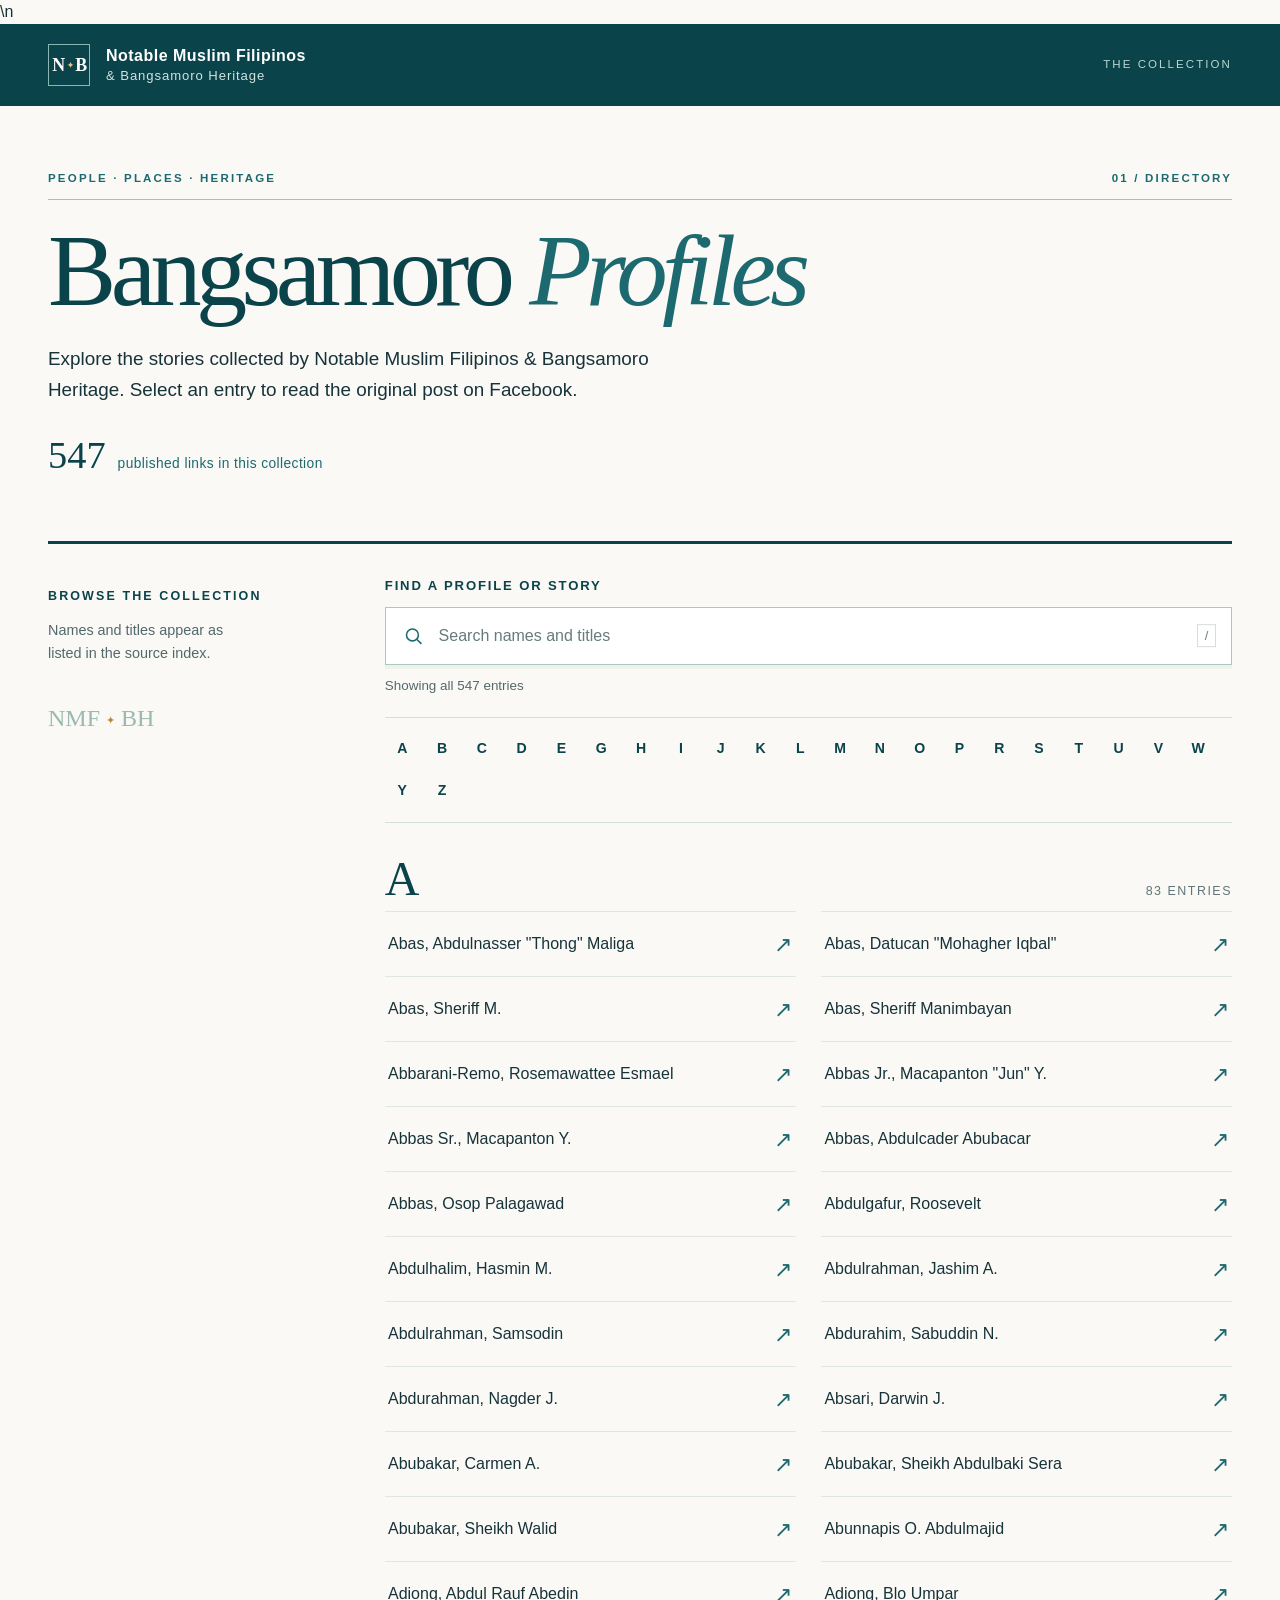
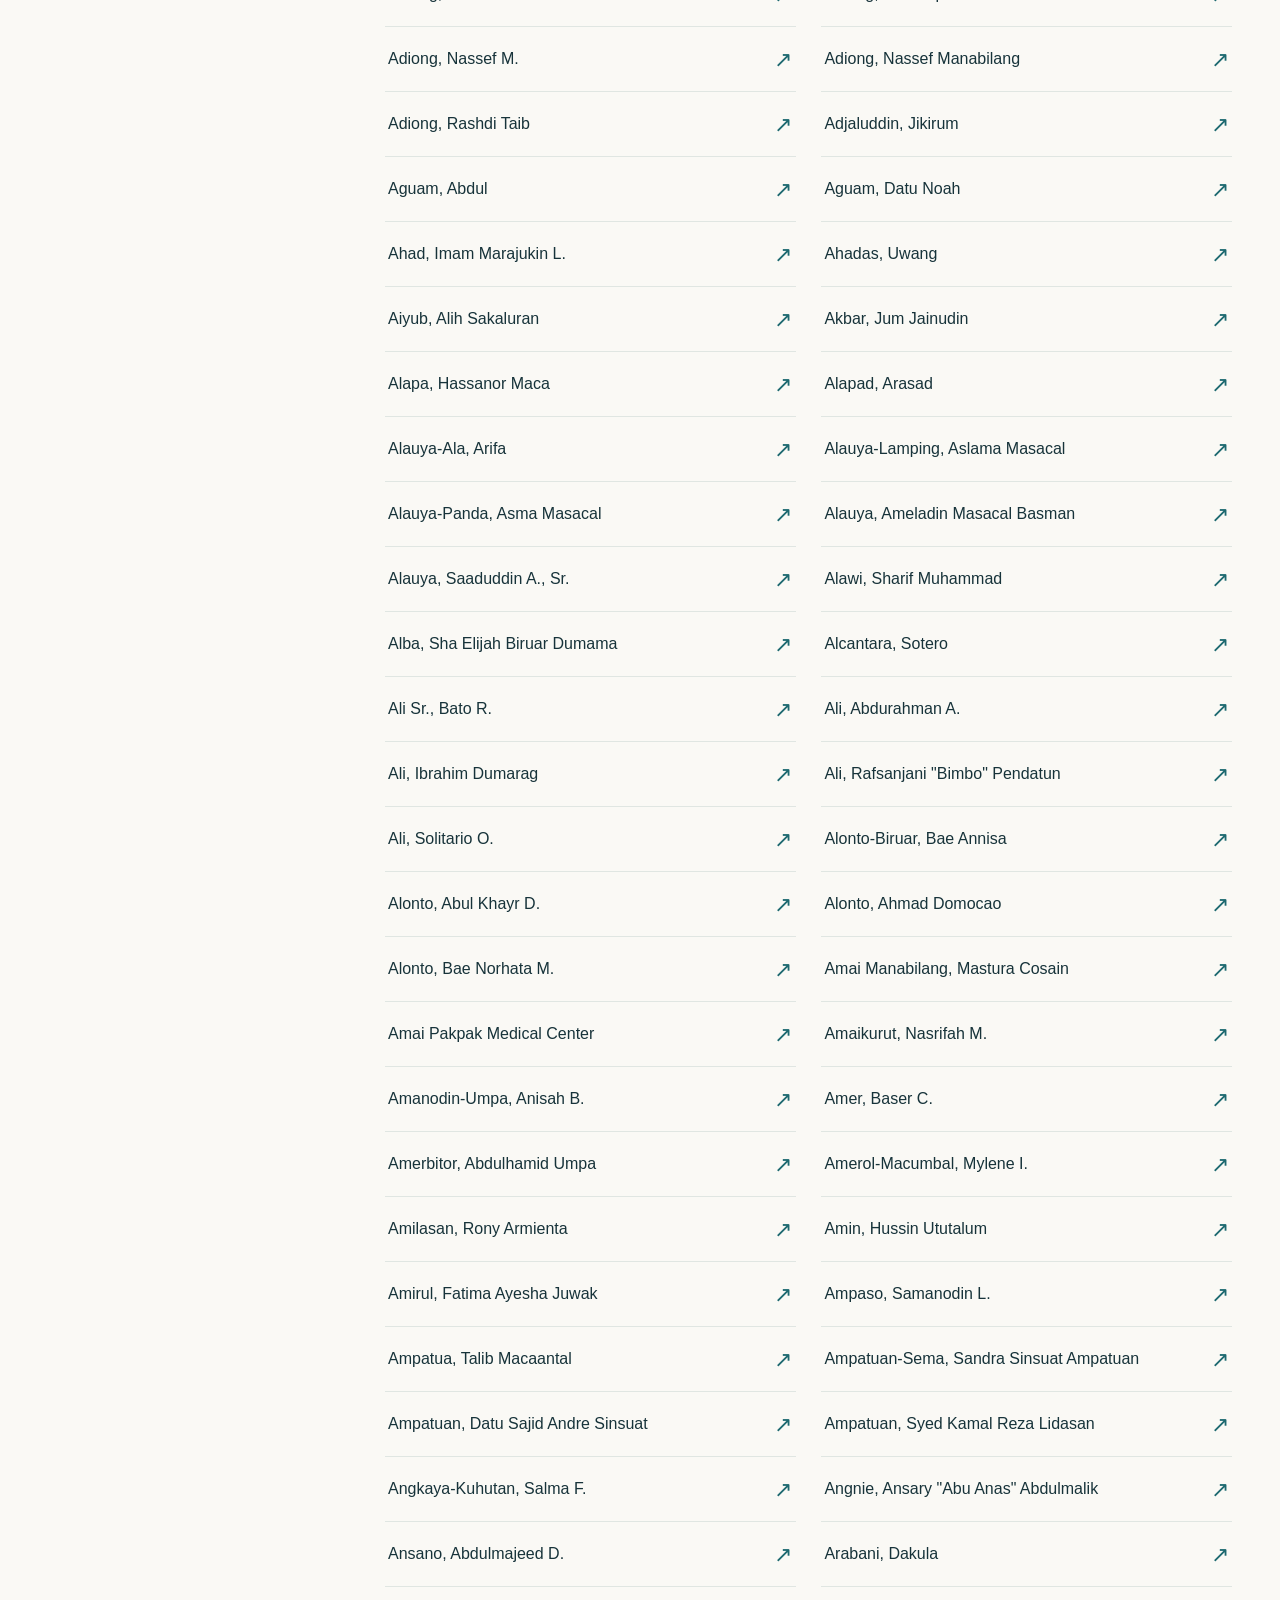
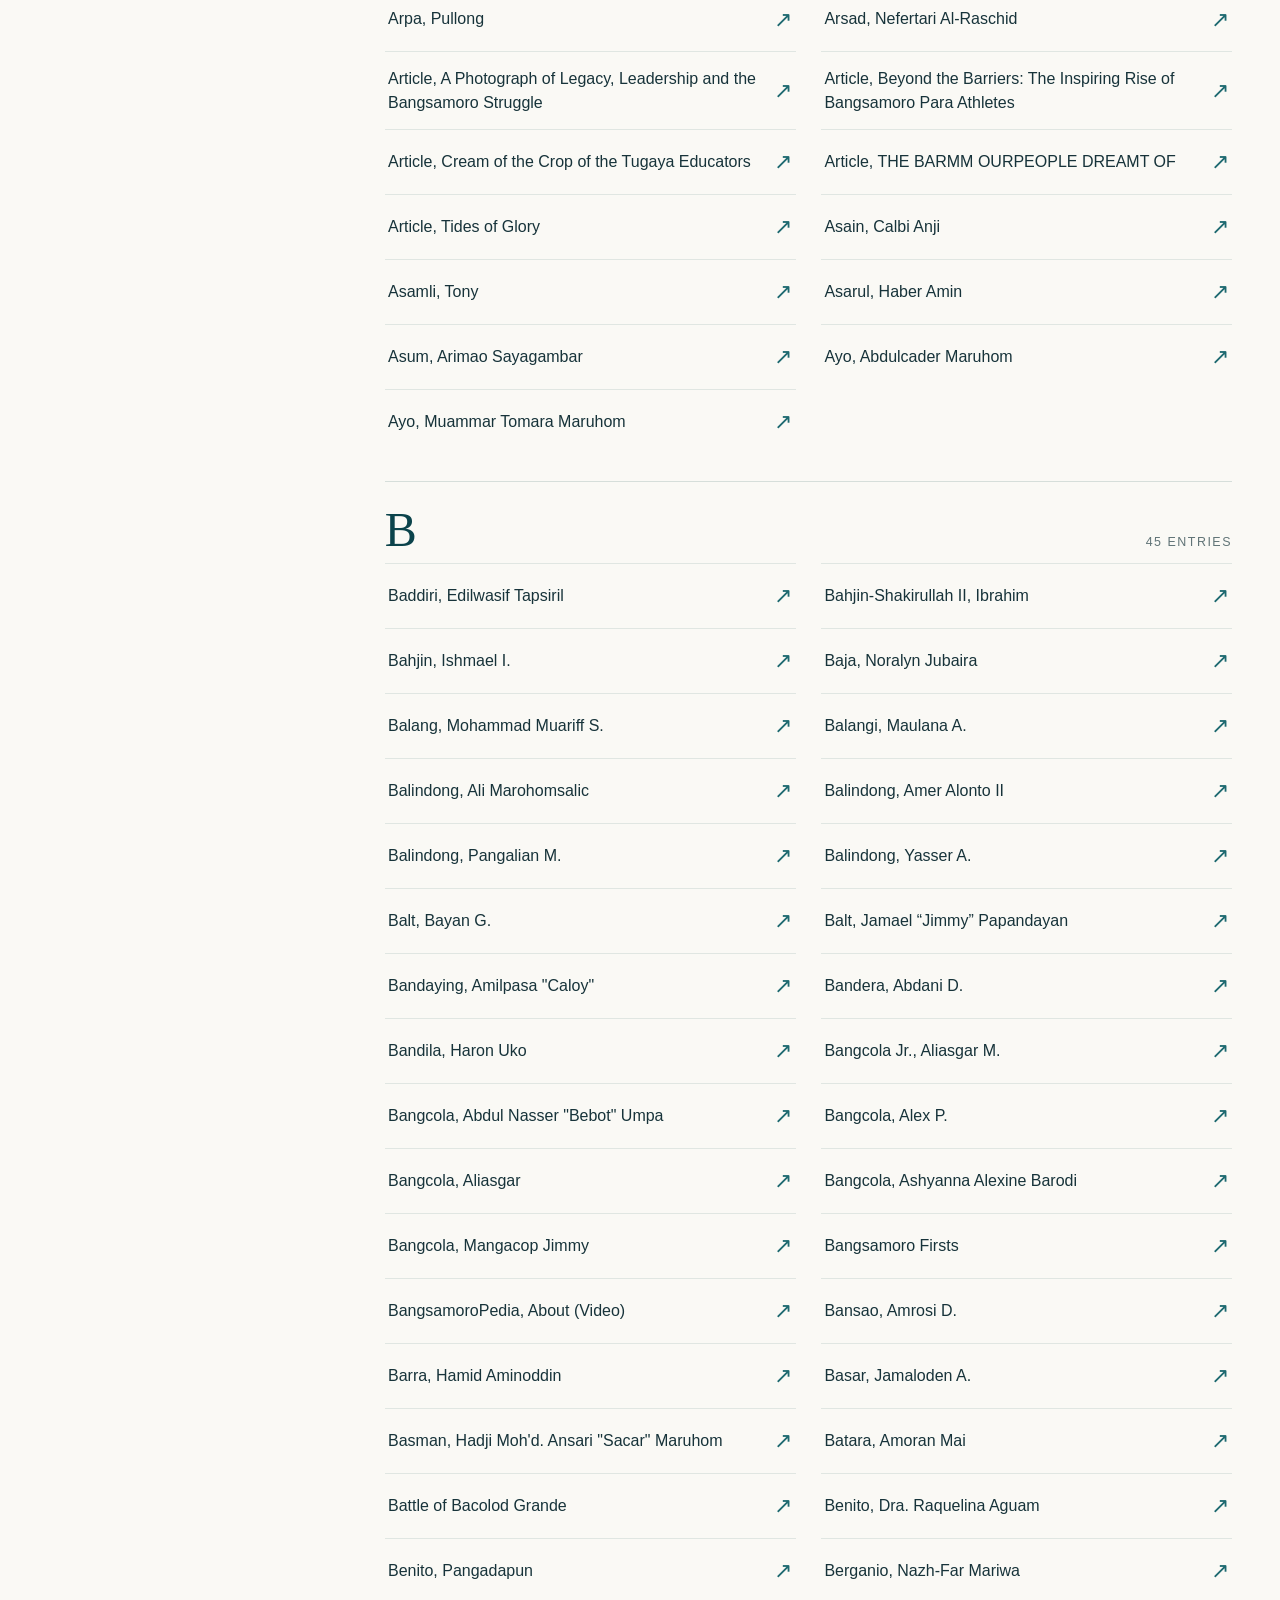
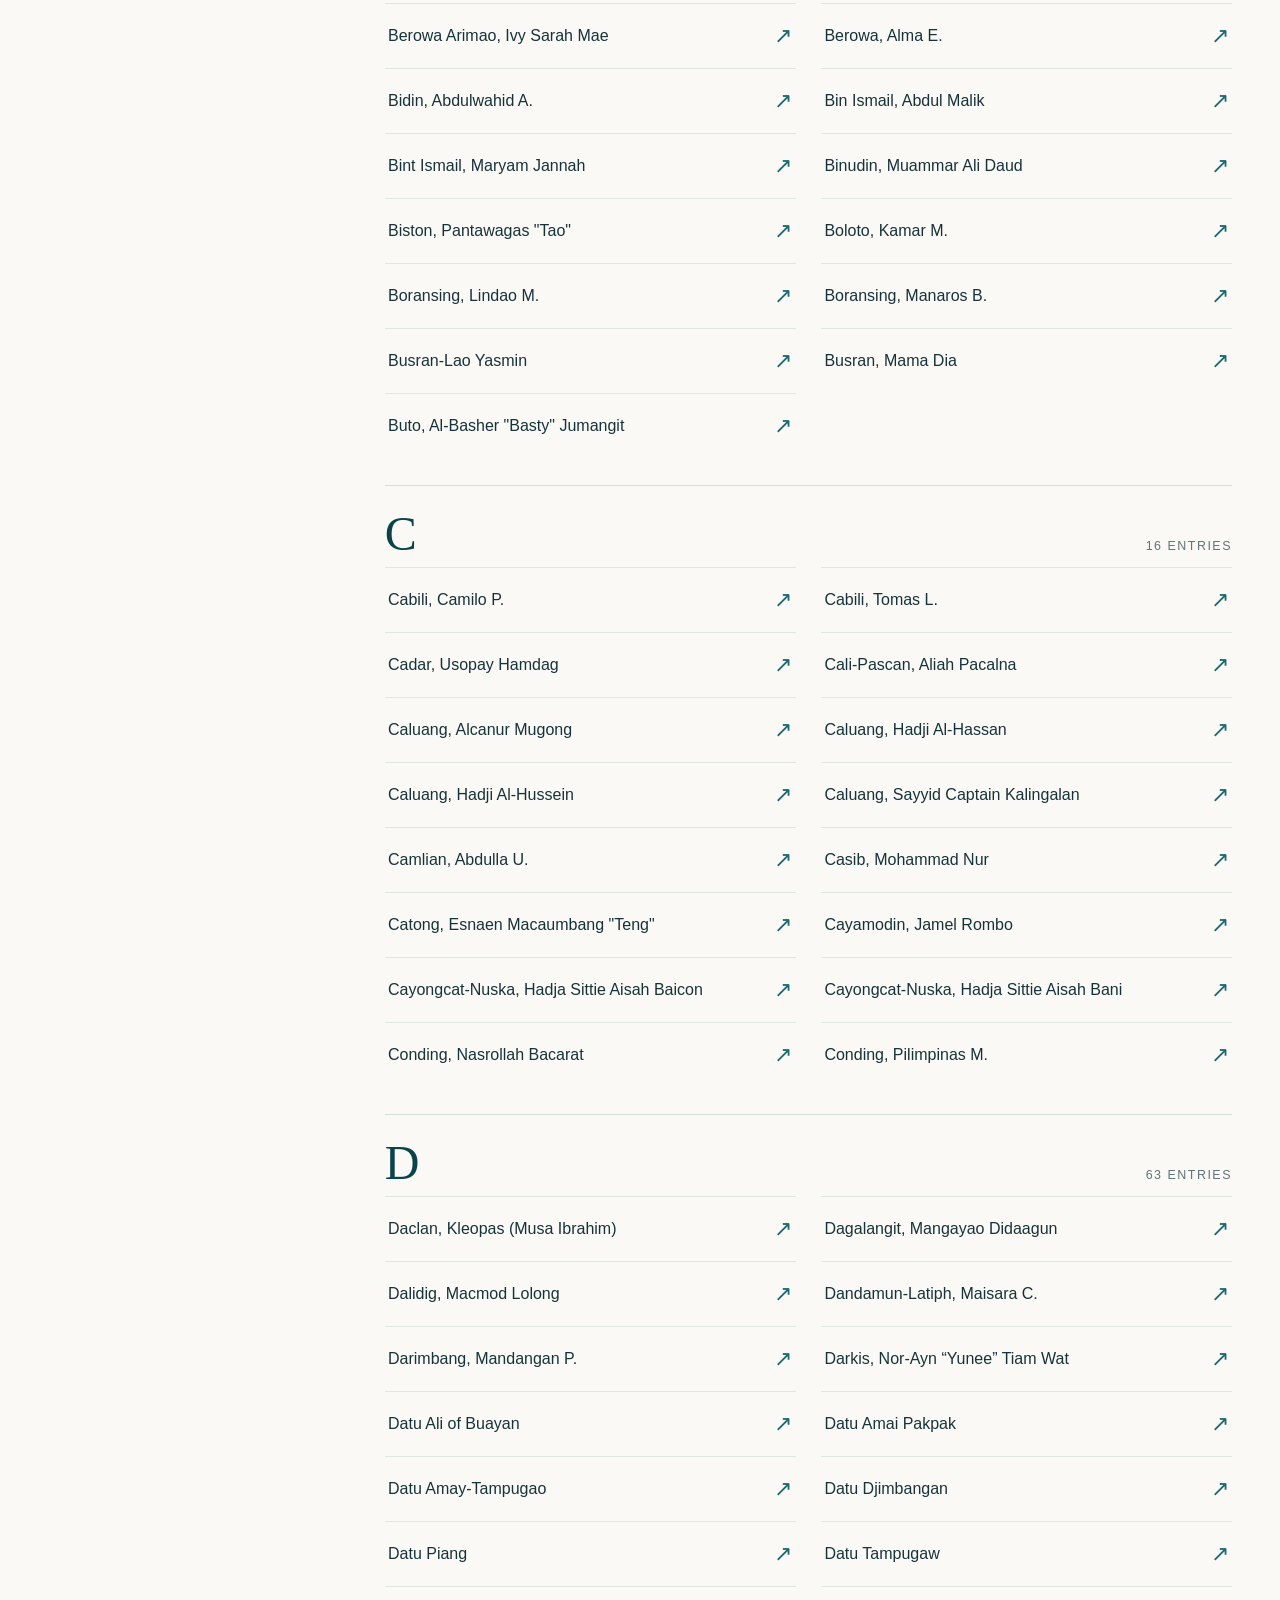
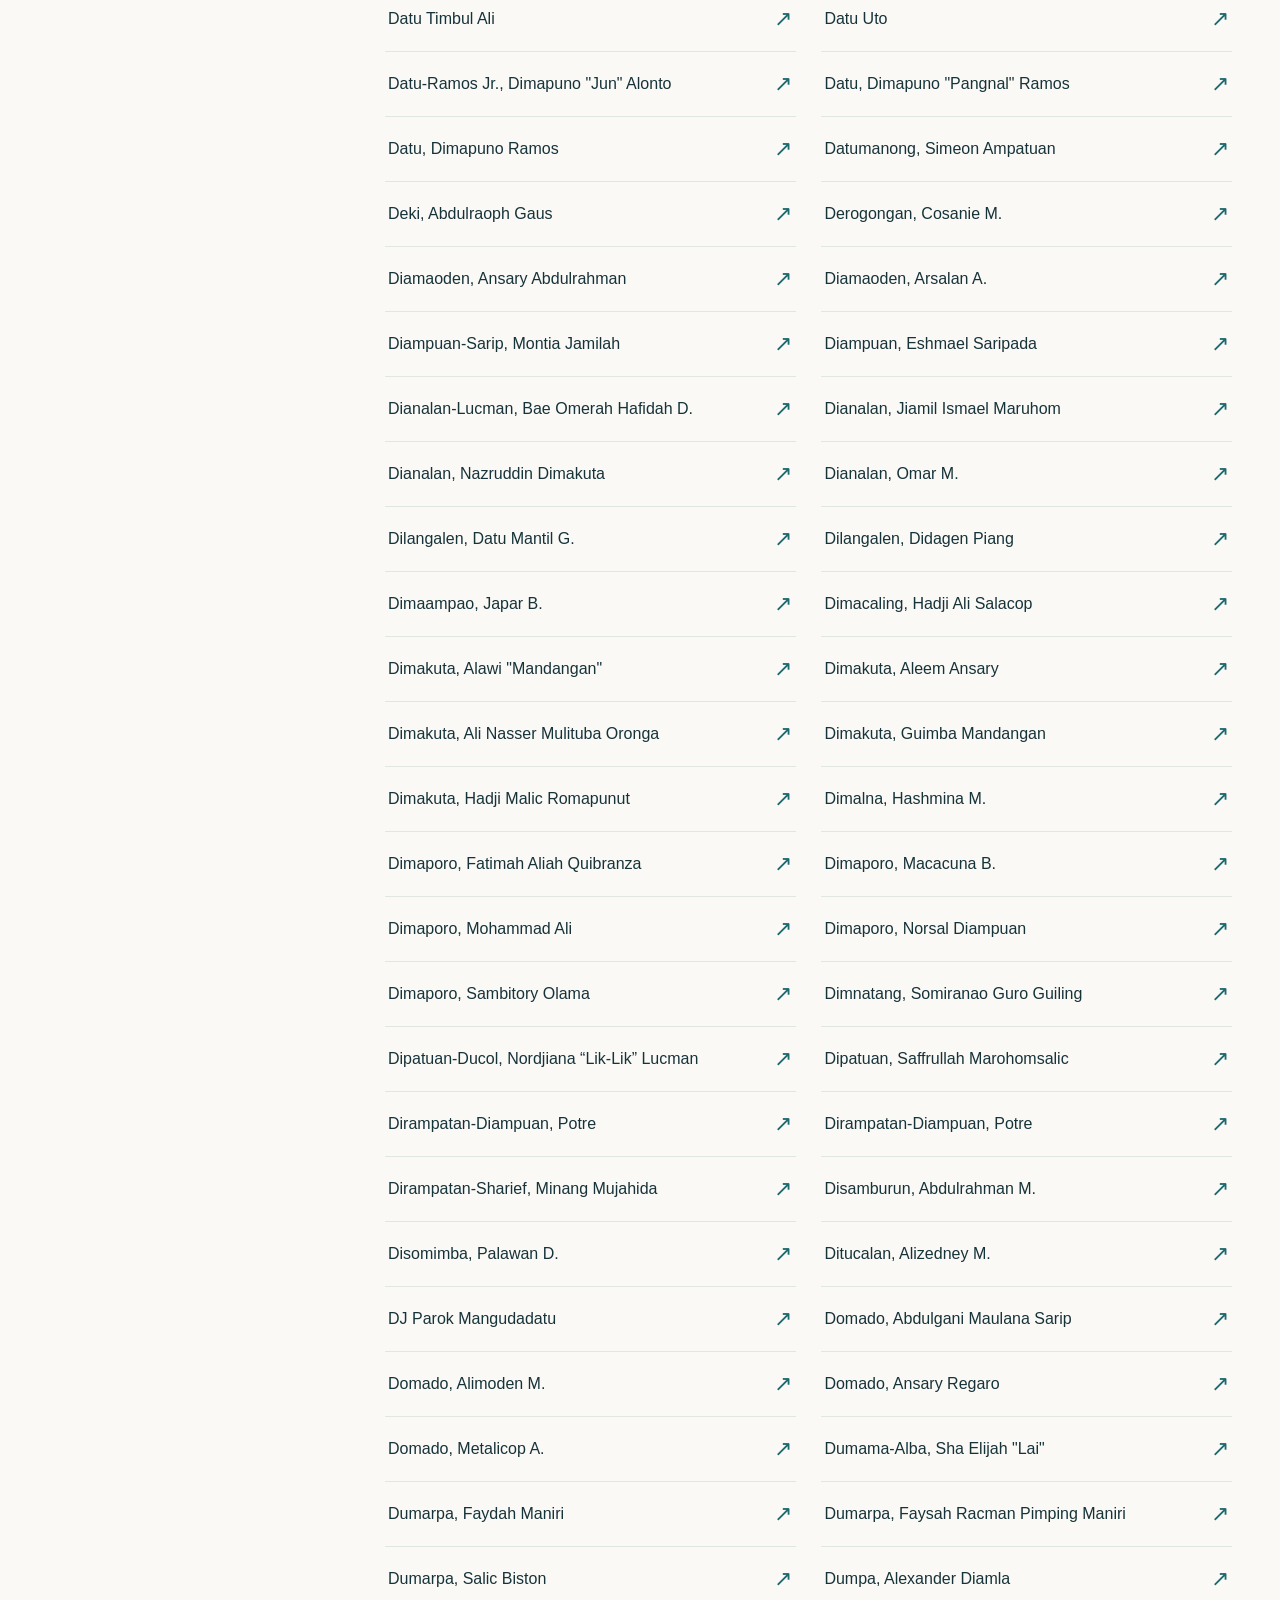
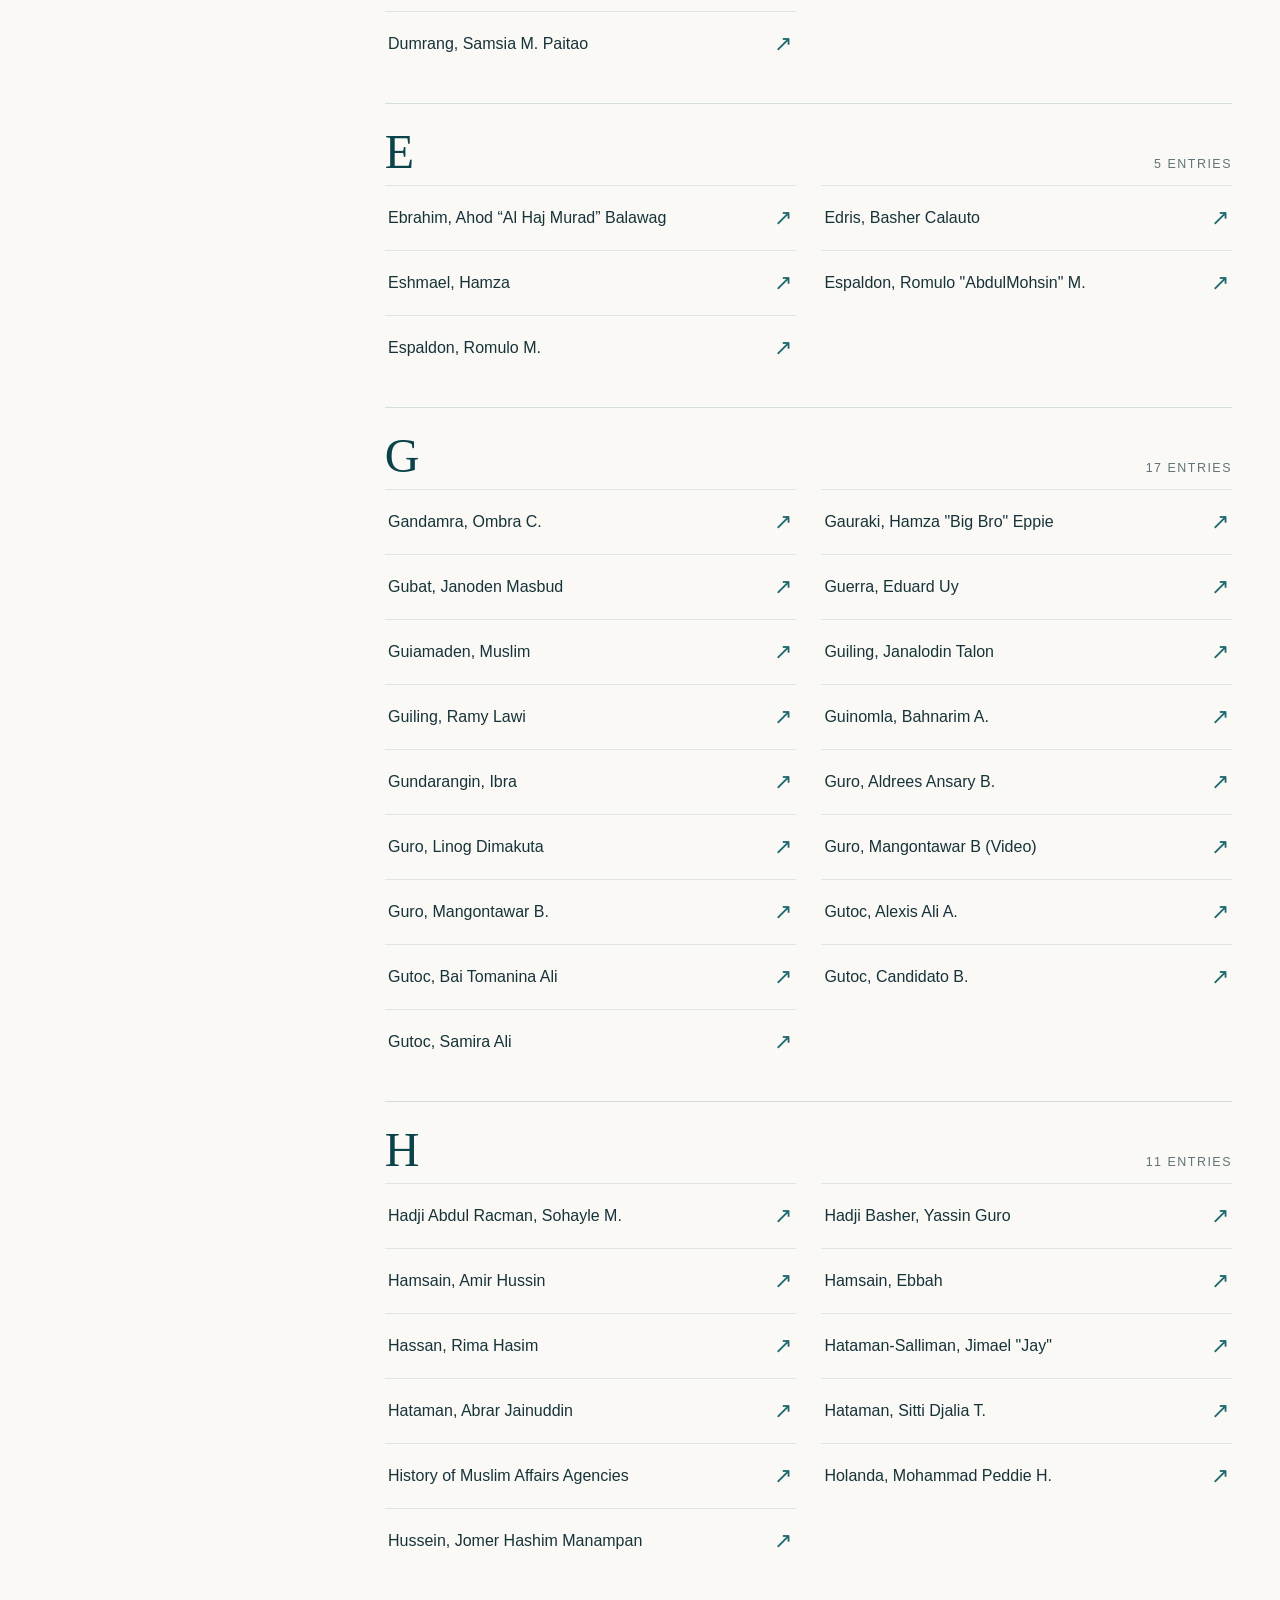
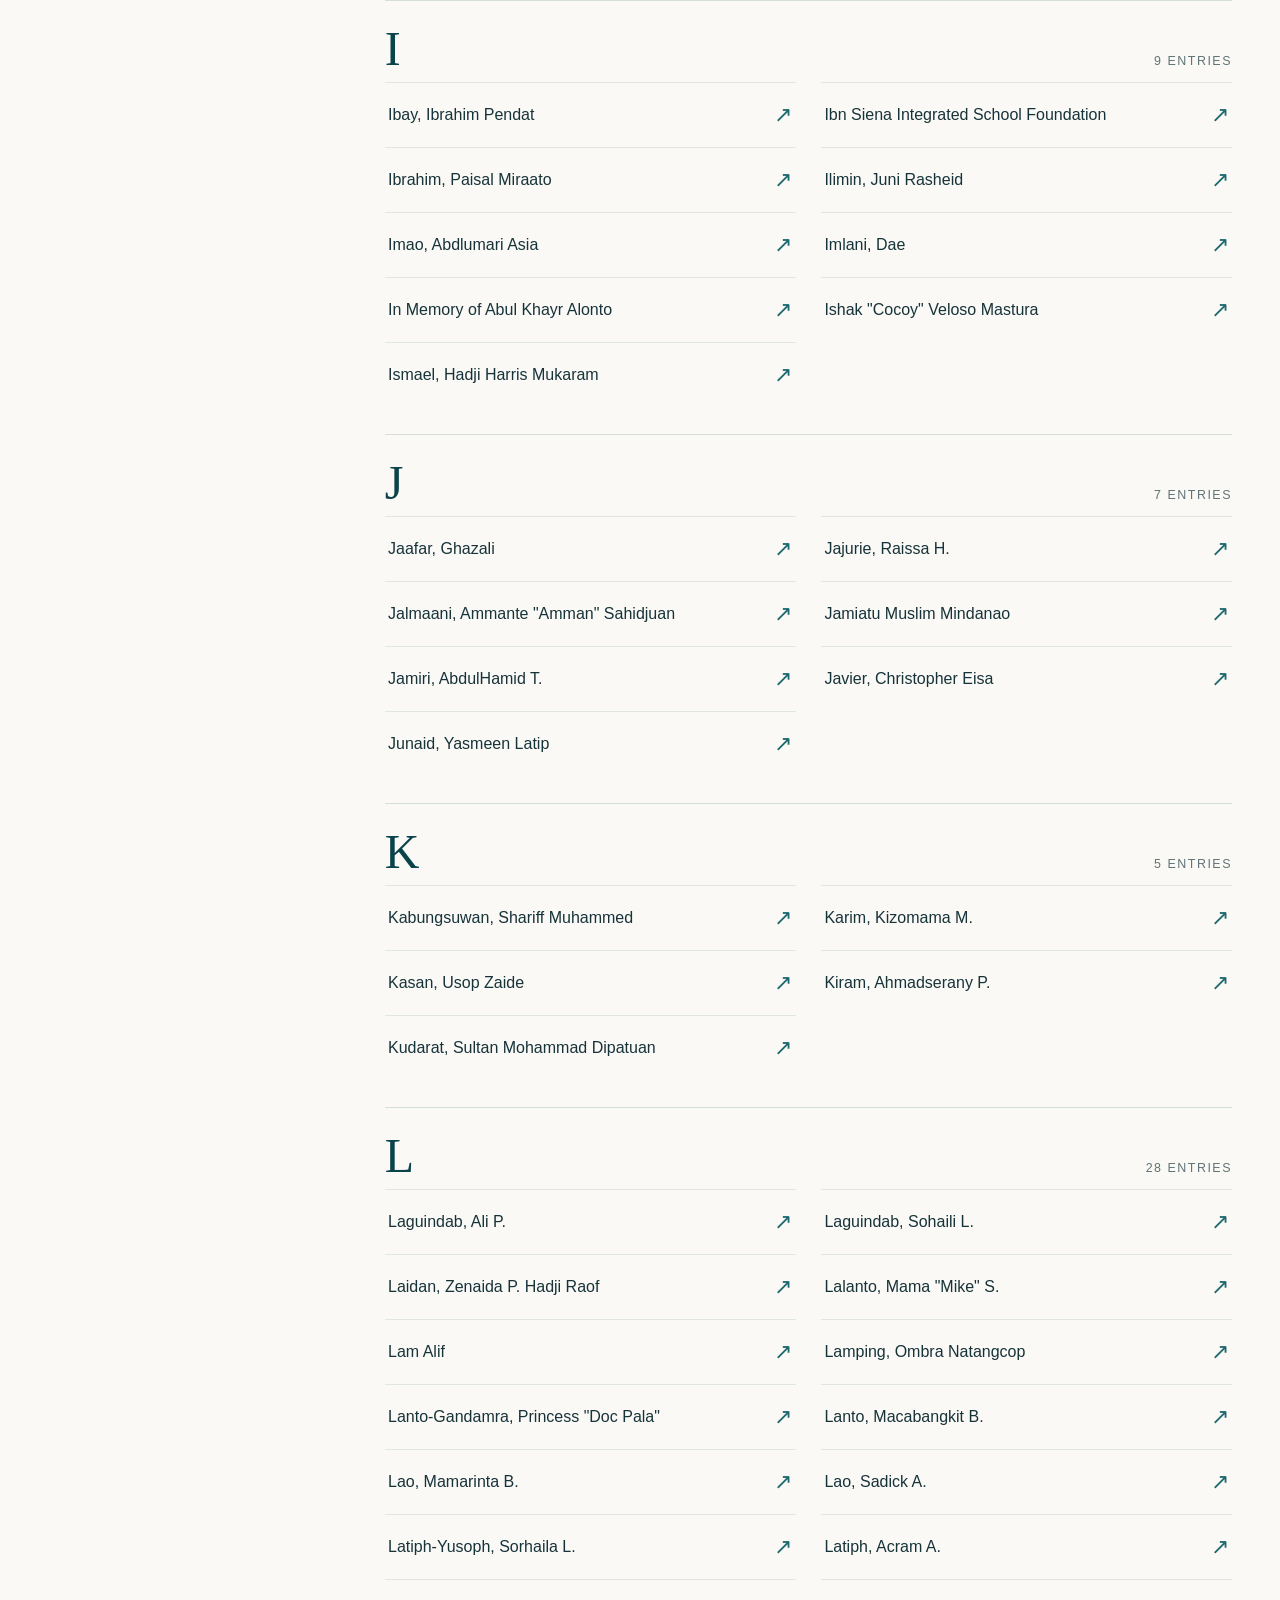
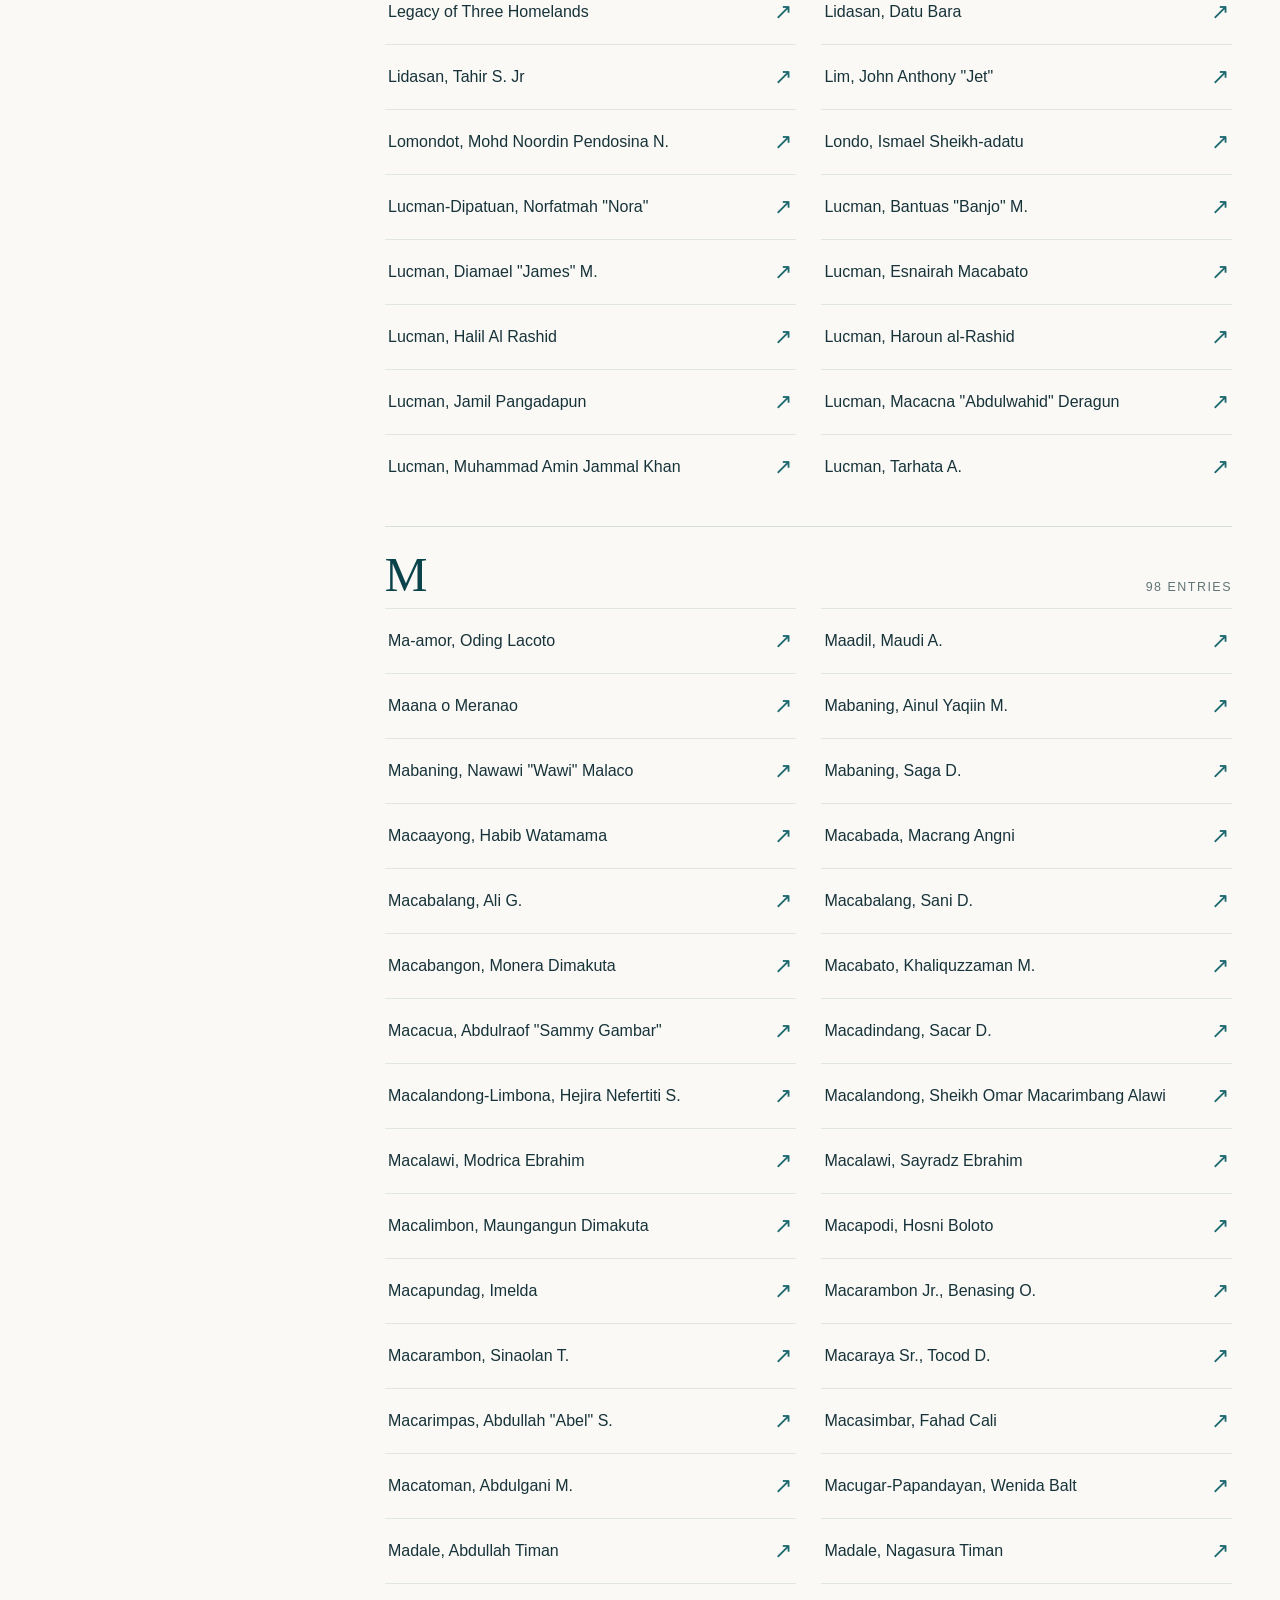
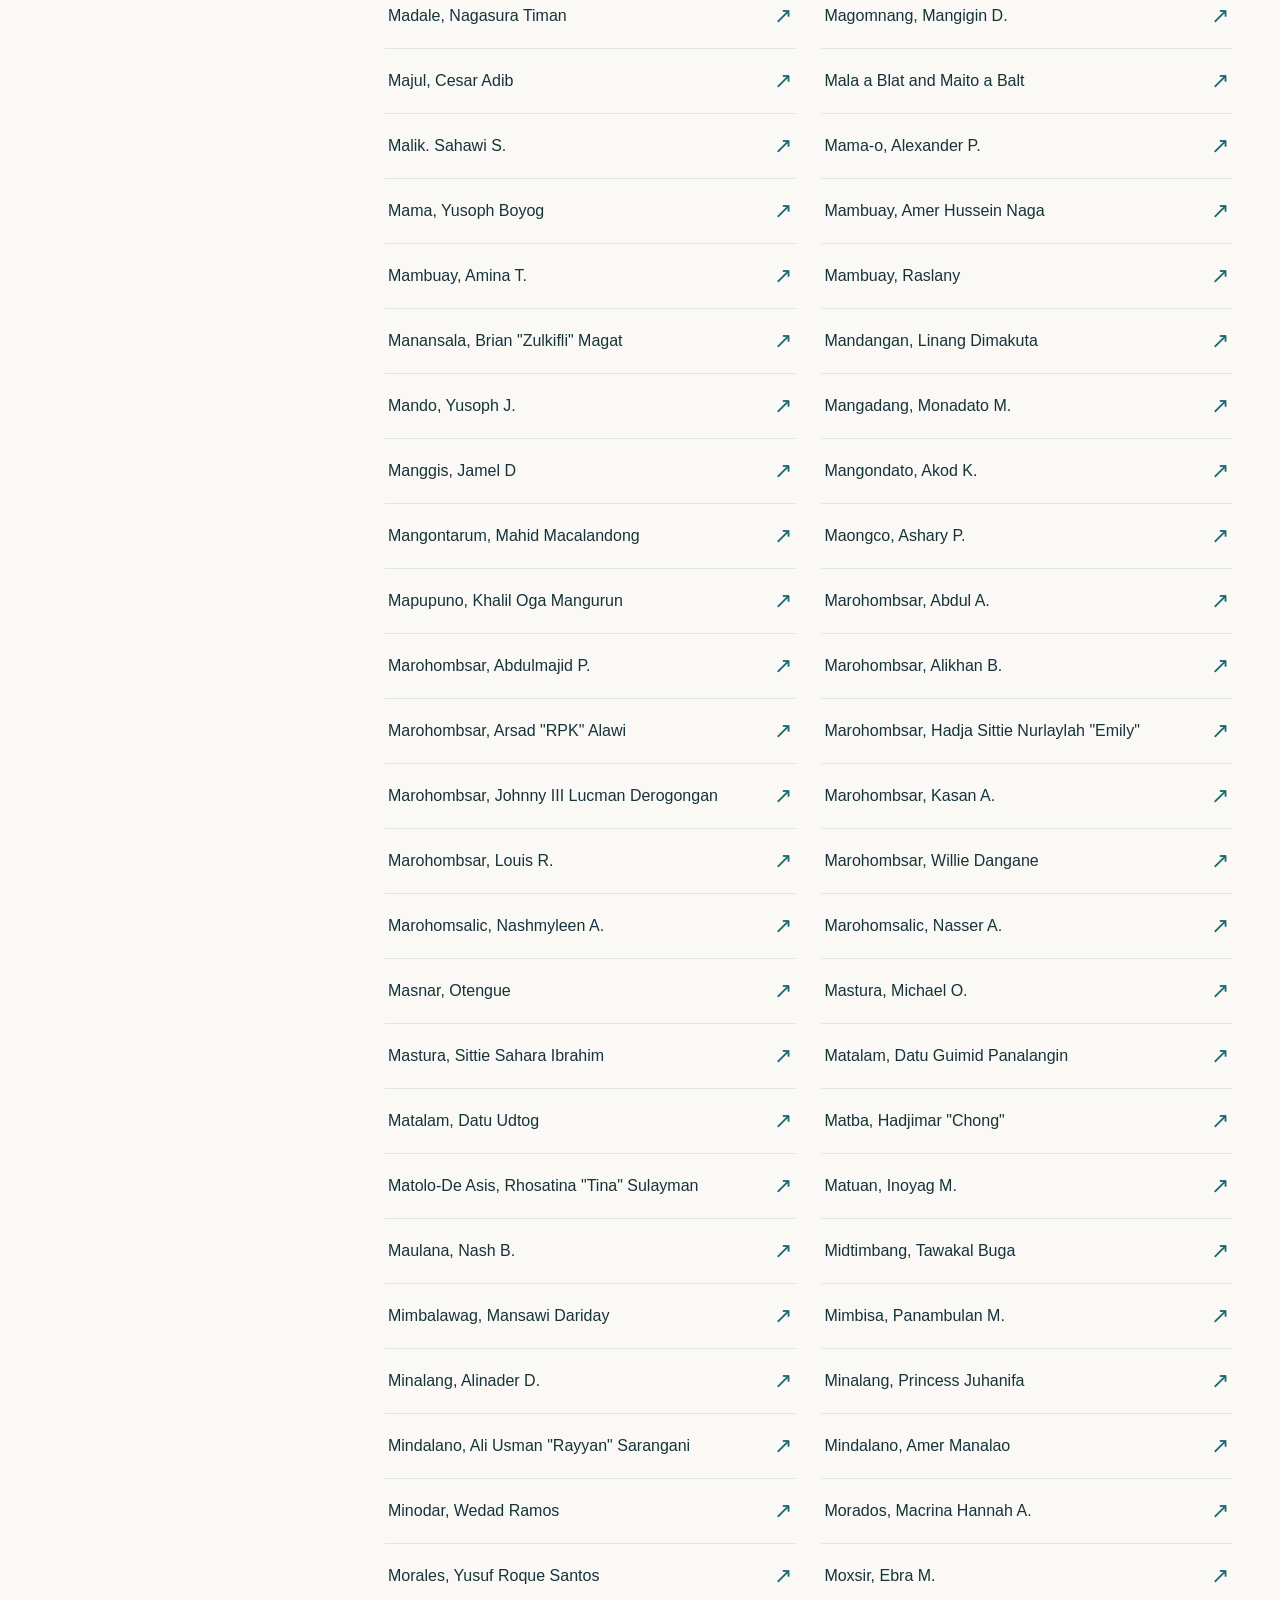
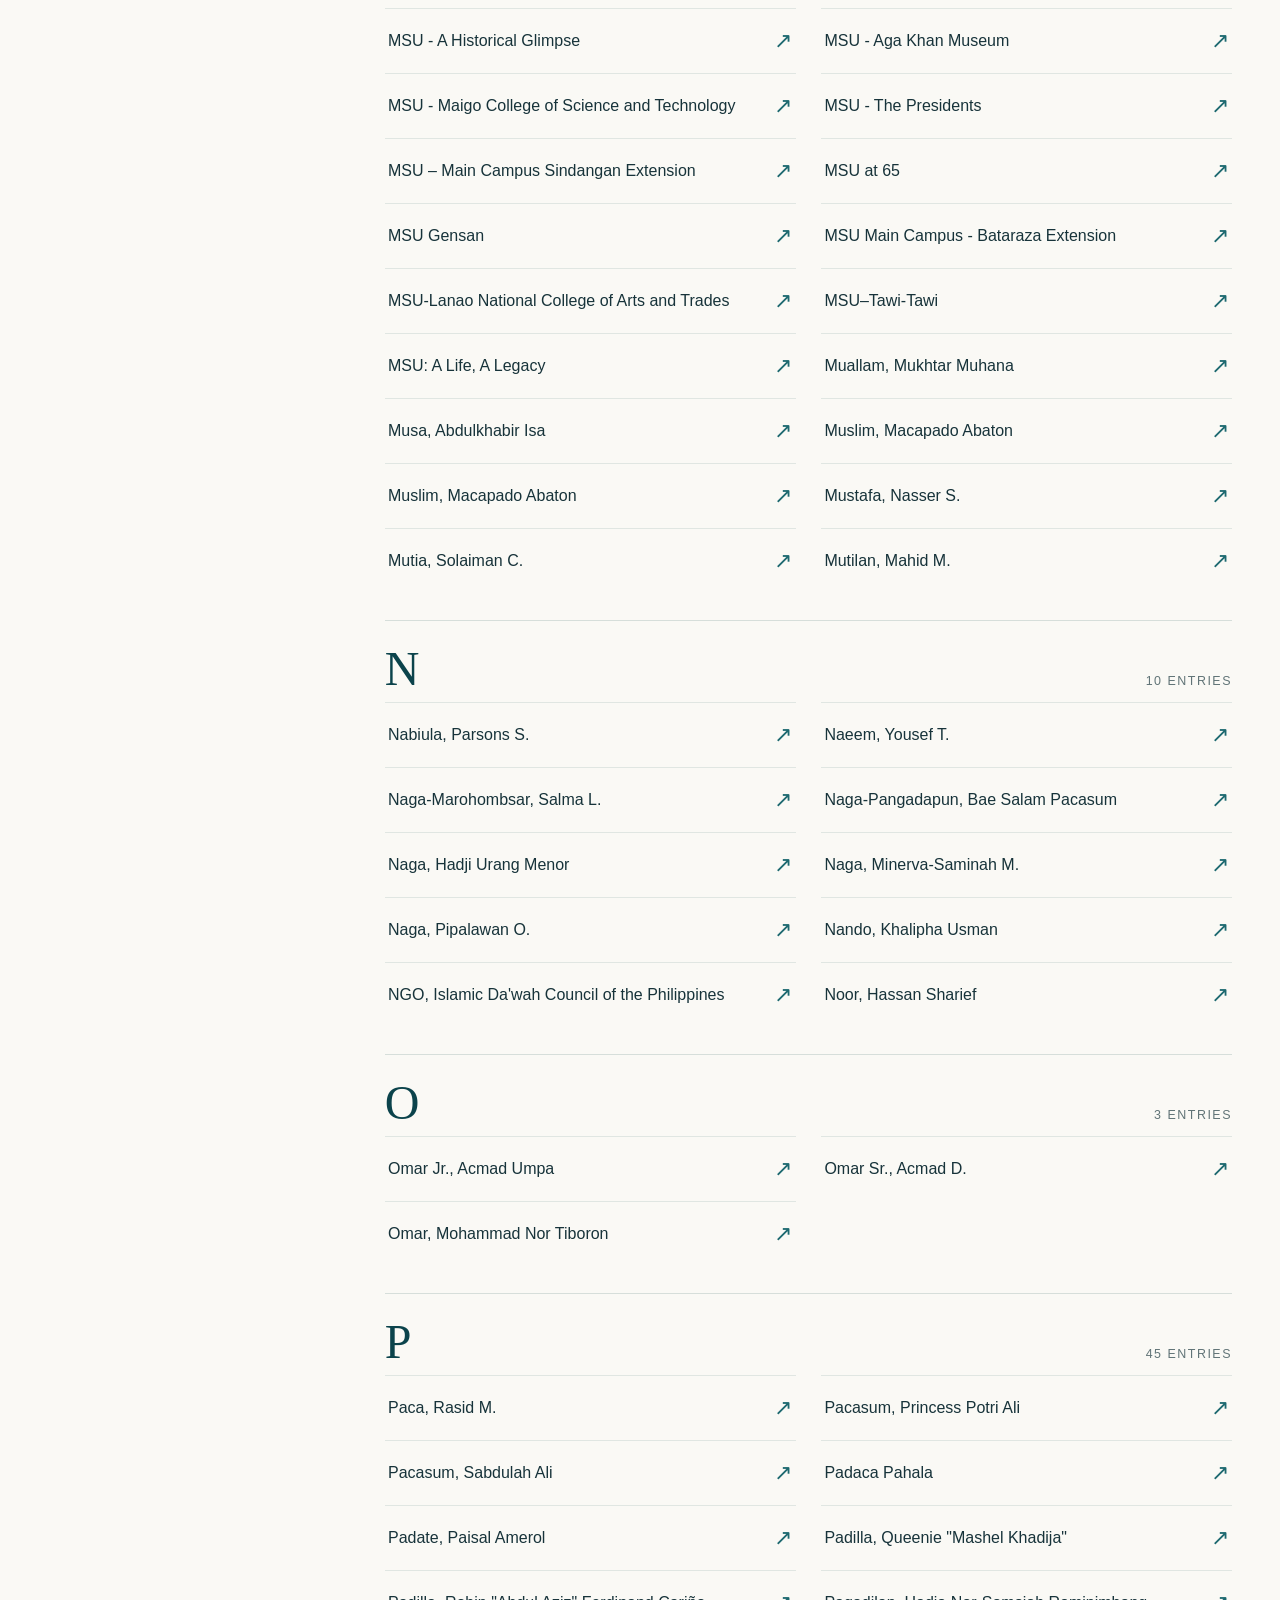
==== commit 715a3e69: "Update index.html" ====
--- a/index.html
+++ b/index.html
@@ -25,7 +25,7 @@
       <div class="intro-rule"><span>People · Places · Heritage</span><span>01 / Directory</span></div>
       <h1>Bangsamoro <em>Profiles</em></h1>
       <p class="intro-copy">Explore the stories collected by Notable Muslim Filipinos &amp; Bangsamoro Heritage. Select an entry to read the original post on Facebook.</p>
-      <div class="count-line"><strong>525</strong><span>published links in this collection</span></div>
+      <div class="count-line"><strong>547</strong><span>published links in this collection</span></div>
     </div>
 
     <div class="directory-shell">
@@ -43,11 +43,11 @@
             <input id="search" type="search" placeholder="Search names and titles" autocomplete="off" spellcheck="false">
             <kbd>/</kbd>
           </div>
-          <p id="result-count" class="result-count" role="status" aria-live="polite">Showing all 525 entries</p>
+          <p id="result-count" class="result-count" role="status" aria-live="polite">Showing all 547 entries</p>
           </div>
         <nav class="alphabet" aria-label="Browse by first letter"><a href="#A" data-letter="A" aria-label="Jump to A">A</a><a href="#B" data-letter="B" aria-label="Jump to B">B</a><a href="#C" data-letter="C" aria-label="Jump to C">C</a><a href="#D" data-letter="D" aria-label="Jump to D">D</a><a href="#E" data-letter="E" aria-label="Jump to E">E</a><a href="#G" data-letter="G" aria-label="Jump to G">G</a><a href="#H" data-letter="H" aria-label="Jump to H">H</a><a href="#I" data-letter="I" aria-label="Jump to I">I</a><a href="#J" data-letter="J" aria-label="Jump to J">J</a><a href="#K" data-letter="K" aria-label="Jump to K">K</a><a href="#L" data-letter="L" aria-label="Jump to L">L</a><a href="#M" data-letter="M" aria-label="Jump to M">M</a><a href="#N" data-letter="N" aria-label="Jump to N">N</a><a href="#O" data-letter="O" aria-label="Jump to O">O</a><a href="#P" data-letter="P" aria-label="Jump to P">P</a><a href="#R" data-letter="R" aria-label="Jump to R">R</a><a href="#S" data-letter="S" aria-label="Jump to S">S</a><a href="#T" data-letter="T" aria-label="Jump to T">T</a><a href="#U" data-letter="U" aria-label="Jump to U">U</a><a href="#V" data-letter="V" aria-label="Jump to V">V</a><a href="#W" data-letter="W" aria-label="Jump to W">W</a><a href="#Y" data-letter="Y" aria-label="Jump to Y">Y</a><a href="#Z" data-letter="Z" aria-label="Jump to Z">Z</a></nav>
         <div id="empty" class="empty" hidden="">No entries match that search. Try another name or word.</div>
-        <div id="sections"><section class="letter-section" id="A" aria-labelledby="heading-A"><div class="letter-heading"><h2 id="heading-A">A</h2><span>75 entries</span></div><ul class="entries"><li class="entry" data-name="abas, abdulnasser &quot;thong&quot; maliga"><a href="https://www.facebook.com/share/p/1ErPbrTrFw/" target="_blank" rel="noopener noreferrer"><span class="entry-name">Abas, Abdulnasser "Thong" Maliga</span><span class="entry-action" aria-hidden="true">↗</span><span class="sr-only"> (opens Facebook in a new tab)</span></a></li><li class="entry" data-name="abas, datucan &quot;mohagher iqbal&quot;"><a href="https://www.facebook.com/share/p/19hF1ReV3D/" target="_blank" rel="noopener noreferrer"><span class="entry-name">Abas, Datucan "Mohagher Iqbal"</span><span class="entry-action" aria-hidden="true">↗</span><span class="sr-only"> (opens Facebook in a new tab)</span></a></li><li class="entry" data-name="abas, sheriff m."><a href="https://www.facebook.com/share/p/19qGbTBDEW/" target="_blank" rel="noopener noreferrer"><span class="entry-name">Abas, Sheriff M.</span><span class="entry-action" aria-hidden="true">↗</span><span class="sr-only"> (opens Facebook in a new tab)</span></a></li><li class="entry" data-name="abas, sheriff manimbayan"><a href="https://www.facebook.com/share/p/1bYY3deedx/" target="_blank" rel="noopener noreferrer"><span class="entry-name">Abas, Sheriff Manimbayan</span><span class="entry-action" aria-hidden="true">↗</span><span class="sr-only"> (opens Facebook in a new tab)</span></a></li><li class="entry" data-name="abbarani-remo, rosemawattee esmael"><a href="https://www.facebook.com/share/p/1EDPGopT17/" target="_blank" rel="noopener noreferrer"><span class="entry-name">Abbarani-Remo, Rosemawattee Esmael</span><span class="entry-action" aria-hidden="true">↗</span><span class="sr-only"> (opens Facebook in a new tab)</span></a></li><li class="entry" data-name="abbas jr., macapanton &quot;jun&quot; y."><a href="https://www.facebook.com/share/p/1Bir38oDXg/" target="_blank" rel="noopener noreferrer"><span class="entry-name">Abbas Jr., Macapanton "Jun" Y.</span><span class="entry-action" aria-hidden="true">↗</span><span class="sr-only"> (opens Facebook in a new tab)</span></a></li><li class="entry" data-name="abbas sr., macapanton y."><a href="https://www.facebook.com/share/p/1Bthf4ZYRF/" target="_blank" rel="noopener noreferrer"><span class="entry-name">Abbas Sr., Macapanton Y.</span><span class="entry-action" aria-hidden="true">↗</span><span class="sr-only"> (opens Facebook in a new tab)</span></a></li><li class="entry" data-name="abbas, abdulcader abubacar"><a href="https://www.facebook.com/share/p/18U9EjTi4E/" target="_blank" rel="noopener noreferrer"><span class="entry-name">Abbas, Abdulcader Abubacar</span><span class="entry-action" aria-hidden="true">↗</span><span class="sr-only"> (opens Facebook in a new tab)</span></a></li><li class="entry" data-name="abbas, osop palagawad"><a href="https://www.facebook.com/share/p/1EDDnSsNZo/" target="_blank" rel="noopener noreferrer"><span class="entry-name">Abbas, Osop Palagawad</span><span class="entry-action" aria-hidden="true">↗</span><span class="sr-only"> (opens Facebook in a new tab)</span></a></li><li class="entry" data-name="abdulhalim, hasmin m."><a href="https://www.facebook.com/share/p/1GLvCzttW1/" target="_blank" rel="noopener noreferrer"><span class="entry-name">Abdulhalim, Hasmin M.</span><span class="entry-action" aria-hidden="true">↗</span><span class="sr-only"> (opens Facebook in a new tab)</span></a></li><li class="entry" data-name="abdulrahman, jashim a."><a href="https://www.facebook.com/share/p/1HEpime6SY/" target="_blank" rel="noopener noreferrer"><span class="entry-name">Abdulrahman, Jashim A.</span><span class="entry-action" aria-hidden="true">↗</span><span class="sr-only"> (opens Facebook in a new tab)</span></a></li><li class="entry" data-name="abdulrahman, samsodin"><a href="https://www.facebook.com/share/p/1FBgNJUwj1/" target="_blank" rel="noopener noreferrer"><span class="entry-name">Abdulrahman, Samsodin</span><span class="entry-action" aria-hidden="true">↗</span><span class="sr-only"> (opens Facebook in a new tab)</span></a></li><li class="entry" data-name="abdurahim, sabuddin n."><a href="https://www.facebook.com/share/p/19Smc3CSoW/" target="_blank" rel="noopener noreferrer"><span class="entry-name">Abdurahim, Sabuddin N.</span><span class="entry-action" aria-hidden="true">↗</span><span class="sr-only"> (opens Facebook in a new tab)</span></a></li><li class="entry" data-name="abdurahman, nagder j."><a href="https://www.facebook.com/share/p/1S9rRyZjph/" target="_blank" rel="noopener noreferrer"><span class="entry-name">Abdurahman, Nagder J.</span><span class="entry-action" aria-hidden="true">↗</span><span class="sr-only"> (opens Facebook in a new tab)</span></a></li><li class="entry" data-name="absari, darwin j."><a href="https://www.facebook.com/share/p/1DJnZwKD6o/" target="_blank" rel="noopener noreferrer"><span class="entry-name">Absari, Darwin J.</span><span class="entry-action" aria-hidden="true">↗</span><span class="sr-only"> (opens Facebook in a new tab)</span></a></li><li class="entry" data-name="abubakar, carmen a."><a href="https://www.facebook.com/share/p/1KHLs6qM3x/" target="_blank" rel="noopener noreferrer"><span class="entry-name">Abubakar, Carmen A.</span><span class="entry-action" aria-hidden="true">↗</span><span class="sr-only"> (opens Facebook in a new tab)</span></a></li><li class="entry" data-name="abubakar, sheikh abdulbaki sera"><a href="https://www.facebook.com/share/p/1D3fXG8jdN/" target="_blank" rel="noopener noreferrer"><span class="entry-name">Abubakar, Sheikh Abdulbaki Sera</span><span class="entry-action" aria-hidden="true">↗</span><span class="sr-only"> (opens Facebook in a new tab)</span></a></li><li class="entry" data-name="abubakar, sheikh walid"><a href="https://www.facebook.com/share/p/1E8DnaRJoX/" target="_blank" rel="noopener noreferrer"><span class="entry-name">Abubakar, Sheikh Walid</span><span class="entry-action" aria-hidden="true">↗</span><span class="sr-only"> (opens Facebook in a new tab)</span></a></li><li class="entry" data-name="abunnapis o. abdulmajid"><a href="https://www.facebook.com/share/p/19W3HyH9HD/" target="_blank" rel="noopener noreferrer"><span class="entry-name">Abunnapis O. Abdulmajid</span><span class="entry-action" aria-hidden="true">↗</span><span class="sr-only"> (opens Facebook in a new tab)</span></a></li><li class="entry" data-name="adiong, abdul rauf abedin"><a href="https://www.facebook.com/share/p/19GQYznamA/" target="_blank" rel="noopener noreferrer"><span class="entry-name">Adiong, Abdul Rauf Abedin</span><span class="entry-action" aria-hidden="true">↗</span><span class="sr-only"> (opens Facebook in a new tab)</span></a></li><li class="entry" data-name="adiong, blo umpar"><a href="https://www.facebook.com/share/p/19btYjiHCT/" target="_blank" rel="noopener noreferrer"><span class="entry-name">Adiong, Blo Umpar</span><span class="entry-action" aria-hidden="true">↗</span><span class="sr-only"> (opens Facebook in a new tab)</span></a></li><li class="entry" data-name="adiong, nassef m."><a href="https://www.facebook.com/share/p/1BqtmFhPUa/" target="_blank" rel="noopener noreferrer"><span class="entry-name">Adiong, Nassef M.</span><span class="entry-action" aria-hidden="true">↗</span><span class="sr-only"> (opens Facebook in a new tab)</span></a></li><li class="entry" data-name="adiong, nassef manabilang"><a href="https://www.facebook.com/share/p/1ViiNU7kh6/" target="_blank" rel="noopener noreferrer"><span class="entry-name">Adiong, Nassef Manabilang</span><span class="entry-action" aria-hidden="true">↗</span><span class="sr-only"> (opens Facebook in a new tab)</span></a></li><li class="entry" data-name="adiong, rashdi taib"><a href="https://www.facebook.com/share/p/1CEipxPmuP/" target="_blank" rel="noopener noreferrer"><span class="entry-name">Adiong, Rashdi Taib</span><span class="entry-action" aria-hidden="true">↗</span><span class="sr-only"> (opens Facebook in a new tab)</span></a></li><li class="entry" data-name="adjaluddin, jikirum"><a href="https://www.facebook.com/share/p/19k6iis1Wk/" target="_blank" rel="noopener noreferrer"><span class="entry-name">Adjaluddin, Jikirum</span><span class="entry-action" aria-hidden="true">↗</span><span class="sr-only"> (opens Facebook in a new tab)</span></a></li><li class="entry" data-name="aguam, abdul"><a href="https://www.facebook.com/share/p/1Awj2uyWdL/" target="_blank" rel="noopener noreferrer"><span class="entry-name">Aguam, Abdul</span><span class="entry-action" aria-hidden="true">↗</span><span class="sr-only"> (opens Facebook in a new tab)</span></a></li><li class="entry" data-name="aguam, datu noah"><a href="https://www.facebook.com/share/p/1Jzf1Z5c9v/" target="_blank" rel="noopener noreferrer"><span class="entry-name">Aguam, Datu Noah</span><span class="entry-action" aria-hidden="true">↗</span><span class="sr-only"> (opens Facebook in a new tab)</span></a></li><li class="entry" data-name="ahad, imam marajukin l."><a href="https://www.facebook.com/share/p/1Lsxav3wLc/" target="_blank" rel="noopener noreferrer"><span class="entry-name">Ahad, Imam Marajukin L.</span><span class="entry-action" aria-hidden="true">↗</span><span class="sr-only"> (opens Facebook in a new tab)</span></a></li><li class="entry" data-name="ahadas, uwang"><a href="https://www.facebook.com/share/p/1HELq1fVXo/" target="_blank" rel="noopener noreferrer"><span class="entry-name">Ahadas, Uwang</span><span class="entry-action" aria-hidden="true">↗</span><span class="sr-only"> (opens Facebook in a new tab)</span></a></li><li class="entry" data-name="aiyub, alih sakaluran"><a href="https://www.facebook.com/share/p/1C83a4Lfwt/" target="_blank" rel="noopener noreferrer"><span class="entry-name">Aiyub, Alih Sakaluran</span><span class="entry-action" aria-hidden="true">↗</span><span class="sr-only"> (opens Facebook in a new tab)</span></a></li><li class="entry" data-name="akbar, jum jainudin"><a href="https://www.facebook.com/share/p/1FSAQFSvrW/" target="_blank" rel="noopener noreferrer"><span class="entry-name">Akbar, Jum Jainudin</span><span class="entry-action" aria-hidden="true">↗</span><span class="sr-only"> (opens Facebook in a new tab)</span></a></li><li class="entry" data-name="alapad, arasad"><a href="https://www.facebook.com/share/p/1EdffW4pVf/" target="_blank" rel="noopener noreferrer"><span class="entry-name">Alapad, Arasad</span><span class="entry-action" aria-hidden="true">↗</span><span class="sr-only"> (opens Facebook in a new tab)</span></a></li><li class="entry" data-name="alauya-ala, arifa"><a href="https://www.facebook.com/share/p/196TGWja6D/" target="_blank" rel="noopener noreferrer"><span class="entry-name">Alauya-Ala, Arifa</span><span class="entry-action" aria-hidden="true">↗</span><span class="sr-only"> (opens Facebook in a new tab)</span></a></li><li class="entry" data-name="alauya-lamping, aslama masacal"><a href="https://www.facebook.com/share/p/1ByaG8qQZd/" target="_blank" rel="noopener noreferrer"><span class="entry-name">Alauya-Lamping, Aslama Masacal</span><span class="entry-action" aria-hidden="true">↗</span><span class="sr-only"> (opens Facebook in a new tab)</span></a></li><li class="entry" data-name="alauya-panda, asma masacal"><a href="https://www.facebook.com/share/p/1JMg489yd7/" target="_blank" rel="noopener noreferrer"><span class="entry-name">Alauya-Panda, Asma Masacal</span><span class="entry-action" aria-hidden="true">↗</span><span class="sr-only"> (opens Facebook in a new tab)</span></a></li><li class="entry" data-name="alauya, ameladin masacal basman"><a href="https://www.facebook.com/share/p/14u7NHrAqoB/" target="_blank" rel="noopener noreferrer"><span class="entry-name">Alauya, Ameladin Masacal Basman</span><span class="entry-action" aria-hidden="true">↗</span><span class="sr-only"> (opens Facebook in a new tab)</span></a></li><li class="entry" data-name="alauya, saaduddin a., sr."><a href="https://www.facebook.com/share/p/18H8JsodcH/" target="_blank" rel="noopener noreferrer"><span class="entry-name">Alauya, Saaduddin A., Sr.</span><span class="entry-action" aria-hidden="true">↗</span><span class="sr-only"> (opens Facebook in a new tab)</span></a></li><li class="entry" data-name="alawi, sharif muhammad"><a href="https://www.facebook.com/share/p/1BFmY6oRAQ/" target="_blank" rel="noopener noreferrer"><span class="entry-name">Alawi, Sharif Muhammad</span><span class="entry-action" aria-hidden="true">↗</span><span class="sr-only"> (opens Facebook in a new tab)</span></a></li><li class="entry" data-name="alba, sha elijah biruar dumama"><a href="https://www.facebook.com/share/p/1HZmNRtGwZ/" target="_blank" rel="noopener noreferrer"><span class="entry-name">Alba, Sha Elijah Biruar Dumama</span><span class="entry-action" aria-hidden="true">↗</span><span class="sr-only"> (opens Facebook in a new tab)</span></a></li><li class="entry" data-name="ali sr., bato r."><a href="https://www.facebook.com/share/p/1D1JxZez9H/" target="_blank" rel="noopener noreferrer"><span class="entry-name">Ali Sr., Bato R.</span><span class="entry-action" aria-hidden="true">↗</span><span class="sr-only"> (opens Facebook in a new tab)</span></a></li><li class="entry" data-name="ali, abdurahman a."><a href="https://www.facebook.com/share/p/1A5AfeoUNd/" target="_blank" rel="noopener noreferrer"><span class="entry-name">Ali, Abdurahman A.</span><span class="entry-action" aria-hidden="true">↗</span><span class="sr-only"> (opens Facebook in a new tab)</span></a></li><li class="entry" data-name="ali, ibrahim dumarag"><a href="https://www.facebook.com/share/p/18NPDZE349/" target="_blank" rel="noopener noreferrer"><span class="entry-name">Ali, Ibrahim Dumarag</span><span class="entry-action" aria-hidden="true">↗</span><span class="sr-only"> (opens Facebook in a new tab)</span></a></li><li class="entry" data-name="ali, rafsanjani &quot;bimbo&quot; pendatun"><a href="https://www.facebook.com/share/p/19eR1JrM4u/" target="_blank" rel="noopener noreferrer"><span class="entry-name">Ali, Rafsanjani "Bimbo" Pendatun</span><span class="entry-action" aria-hidden="true">↗</span><span class="sr-only"> (opens Facebook in a new tab)</span></a></li><li class="entry" data-name="ali, solitario o."><a href="https://www.facebook.com/share/p/1B49A2CbAi/" target="_blank" rel="noopener noreferrer"><span class="entry-name">Ali, Solitario O.</span><span class="entry-action" aria-hidden="true">↗</span><span class="sr-only"> (opens Facebook in a new tab)</span></a></li><li class="entry" data-name="alonto-biruar, bae annisa"><a href="https://www.facebook.com/share/p/1GVf6v6UUp/" target="_blank" rel="noopener noreferrer"><span class="entry-name">Alonto-Biruar, Bae Annisa</span><span class="entry-action" aria-hidden="true">↗</span><span class="sr-only"> (opens Facebook in a new tab)</span></a></li><li class="entry" data-name="alonto, abul khayr d."><a href="https://www.facebook.com/share/p/14mipTTkn2w/" target="_blank" rel="noopener noreferrer"><span class="entry-name">Alonto, Abul Khayr D.</span><span class="entry-action" aria-hidden="true">↗</span><span class="sr-only"> (opens Facebook in a new tab)</span></a></li><li class="entry" data-name="alonto, ahmad domocao"><a href="https://www.facebook.com/share/p/19qobsLMDM/" target="_blank" rel="noopener noreferrer"><span class="entry-name">Alonto, Ahmad Domocao</span><span class="entry-action" aria-hidden="true">↗</span><span class="sr-only"> (opens Facebook in a new tab)</span></a></li><li class="entry" data-name="alonto, bae norhata m."><a href="https://www.facebook.com/share/p/1EfWyE2jJz/" target="_blank" rel="noopener noreferrer"><span class="entry-name">Alonto, Bae Norhata M.</span><span class="entry-action" aria-hidden="true">↗</span><span class="sr-only"> (opens Facebook in a new tab)</span></a></li><li class="entry" data-name="amai manabilang, mastura cosain"><a href="https://www.facebook.com/share/p/1FCtr8mv3w/" target="_blank" rel="noopener noreferrer"><span class="entry-name">Amai Manabilang, Mastura Cosain</span><span class="entry-action" aria-hidden="true">↗</span><span class="sr-only"> (opens Facebook in a new tab)</span></a></li><li class="entry" data-name="amai pakpak medical center"><a href="https://www.facebook.com/share/p/1DEmJ3ueww/" target="_blank" rel="noopener noreferrer"><span class="entry-name">Amai Pakpak Medical Center</span><span class="entry-action" aria-hidden="true">↗</span><span class="sr-only"> (opens Facebook in a new tab)</span></a></li><li class="entry" data-name="amaikurut, nasrifah m."><a href="https://www.facebook.com/share/p/19942zwhDC/" target="_blank" rel="noopener noreferrer"><span class="entry-name">Amaikurut, Nasrifah M.</span><span class="entry-action" aria-hidden="true">↗</span><span class="sr-only"> (opens Facebook in a new tab)</span></a></li><li class="entry" data-name="amanodin-umpa, anisah b."><a href="https://www.facebook.com/share/p/1EjkonEpV6/" target="_blank" rel="noopener noreferrer"><span class="entry-name">Amanodin-Umpa, Anisah B.</span><span class="entry-action" aria-hidden="true">↗</span><span class="sr-only"> (opens Facebook in a new tab)</span></a></li><li class="entry" data-name="amer, baser c."><a href="https://www.facebook.com/share/p/1E2Kh39poC/" target="_blank" rel="noopener noreferrer"><span class="entry-name">Amer, Baser C.</span><span class="entry-action" aria-hidden="true">↗</span><span class="sr-only"> (opens Facebook in a new tab)</span></a></li><li class="entry" data-name="amerbitor, abdulhamid umpa"><a href="https://www.facebook.com/share/p/1BoaocDJtF/" target="_blank" rel="noopener noreferrer"><span class="entry-name">Amerbitor, Abdulhamid Umpa</span><span class="entry-action" aria-hidden="true">↗</span><span class="sr-only"> (opens Facebook in a new tab)</span></a></li><li class="entry" data-name="amerol-macumbal, mylene i."><a href="https://www.facebook.com/share/p/1EXVR8CBff/" target="_blank" rel="noopener noreferrer"><span class="entry-name">Amerol-Macumbal, Mylene I.</span><span class="entry-action" aria-hidden="true">↗</span><span class="sr-only"> (opens Facebook in a new tab)</span></a></li><li class="entry" data-name="amin, hussin ututalum"><a href="https://www.facebook.com/share/p/1KNDDwk965/" target="_blank" rel="noopener noreferrer"><span class="entry-name">Amin, Hussin Ututalum</span><span class="entry-action" aria-hidden="true">↗</span><span class="sr-only"> (opens Facebook in a new tab)</span></a></li><li class="entry" data-name="ampaso, samanodin l."><a href="https://www.facebook.com/share/p/1DDdpC9rQu/" target="_blank" rel="noopener noreferrer"><span class="entry-name">Ampaso, Samanodin L.</span><span class="entry-action" aria-hidden="true">↗</span><span class="sr-only"> (opens Facebook in a new tab)</span></a></li><li class="entry" data-name="ampatua, talib macaantal"><a href="https://www.facebook.com/share/p/1ErFJLEAL9/" target="_blank" rel="noopener noreferrer"><span class="entry-name">Ampatua, Talib Macaantal</span><span class="entry-action" aria-hidden="true">↗</span><span class="sr-only"> (opens Facebook in a new tab)</span></a></li><li class="entry" data-name="ampatuan-sema, sandra sinsuat ampatuan"><a href="https://www.facebook.com/share/p/1Bk6UdWtAd/" target="_blank" rel="noopener noreferrer"><span class="entry-name">Ampatuan-Sema, Sandra Sinsuat Ampatuan</span><span class="entry-action" aria-hidden="true">↗</span><span class="sr-only"> (opens Facebook in a new tab)</span></a></li><li class="entry" data-name="ampatuan, datu sajid andre sinsuat"><a href="https://www.facebook.com/share/p/19FRcCYq5G/" target="_blank" rel="noopener noreferrer"><span class="entry-name">Ampatuan, Datu Sajid Andre Sinsuat</span><span class="entry-action" aria-hidden="true">↗</span><span class="sr-only"> (opens Facebook in a new tab)</span></a></li><li class="entry" data-name="ampatuan, syed kamal reza lidasan"><a href="https://www.facebook.com/share/p/19ghLcwrZc/" target="_blank" rel="noopener noreferrer"><span class="entry-name">Ampatuan, Syed Kamal Reza Lidasan</span><span class="entry-action" aria-hidden="true">↗</span><span class="sr-only"> (opens Facebook in a new tab)</span></a></li><li class="entry" data-name="angkaya-kuhutan, salma f."><a href="https://www.facebook.com/share/p/1cDXkT5LNp/" target="_blank" rel="noopener noreferrer"><span class="entry-name">Angkaya-Kuhutan, Salma F.</span><span class="entry-action" aria-hidden="true">↗</span><span class="sr-only"> (opens Facebook in a new tab)</span></a></li><li class="entry" data-name="angnie, ansary &quot;abu anas&quot; abdulmalik"><a href="https://www.facebook.com/share/p/193jfv7fMH/" target="_blank" rel="noopener noreferrer"><span class="entry-name">Angnie, Ansary "Abu Anas" Abdulmalik</span><span class="entry-action" aria-hidden="true">↗</span><span class="sr-only"> (opens Facebook in a new tab)</span></a></li><li class="entry" data-name="ansano, abdulmajeed d."><a href="https://www.facebook.com/share/p/1985G9BEQM/" target="_blank" rel="noopener noreferrer"><span class="entry-name">Ansano, Abdulmajeed D.</span><span class="entry-action" aria-hidden="true">↗</span><span class="sr-only"> (opens Facebook in a new tab)</span></a></li><li class="entry" data-name="arpa, pullong"><a href="https://www.facebook.com/share/p/1G92KYMtSn/" target="_blank" rel="noopener noreferrer"><span class="entry-name">Arpa, Pullong</span><span class="entry-action" aria-hidden="true">↗</span><span class="sr-only"> (opens Facebook in a new tab)</span></a></li><li class="entry" data-name="arsad, nefertari al-raschid"><a href="https://www.facebook.com/share/p/18jTSiMzWZ/" target="_blank" rel="noopener noreferrer"><span class="entry-name">Arsad, Nefertari Al-Raschid</span><span class="entry-action" aria-hidden="true">↗</span><span class="sr-only"> (opens Facebook in a new tab)</span></a></li><li class="entry" data-name="article, a photograph of legacy, leadership and the bangsamoro struggle"><a href="https://www.facebook.com/share/p/1Faj1XSKaf/" target="_blank" rel="noopener noreferrer"><span class="entry-name">Article, A Photograph of Legacy, Leadership and the Bangsamoro Struggle</span><span class="entry-action" aria-hidden="true">↗</span><span class="sr-only"> (opens Facebook in a new tab)</span></a></li><li class="entry" data-name="article, beyond the barriers: the inspiring rise of bangsamoro para athletes"><a href="https://www.facebook.com/share/p/19cDQjeptx/" target="_blank" rel="noopener noreferrer"><span class="entry-name">Article, Beyond the Barriers: The Inspiring Rise of Bangsamoro Para Athletes</span><span class="entry-action" aria-hidden="true">↗</span><span class="sr-only"> (opens Facebook in a new tab)</span></a></li><li class="entry" data-name="article, cream of the crop of the tugaya educators"><a href="https://www.facebook.com/share/p/1H1jfAGPvm/" target="_blank" rel="noopener noreferrer"><span class="entry-name">Article, Cream of the Crop of the Tugaya Educators</span><span class="entry-action" aria-hidden="true">↗</span><span class="sr-only"> (opens Facebook in a new tab)</span></a></li><li class="entry" data-name="article, the barmm ourpeople dreamt of"><a href="https://www.facebook.com/share/p/1EJ7aQXCv3/" target="_blank" rel="noopener noreferrer"><span class="entry-name">Article, THE BARMM OURPEOPLE DREAMT OF</span><span class="entry-action" aria-hidden="true">↗</span><span class="sr-only"> (opens Facebook in a new tab)</span></a></li><li class="entry" data-name="asain, calbi anji"><a href="https://www.facebook.com/share/p/1amz9hBPpa/" target="_blank" rel="noopener noreferrer"><span class="entry-name">Asain, Calbi Anji</span><span class="entry-action" aria-hidden="true">↗</span><span class="sr-only"> (opens Facebook in a new tab)</span></a></li><li class="entry" data-name="asarul, haber amin"><a href="https://www.facebook.com/share/p/1ExiuX7EBt/" target="_blank" rel="noopener noreferrer"><span class="entry-name">Asarul, Haber Amin</span><span class="entry-action" aria-hidden="true">↗</span><span class="sr-only"> (opens Facebook in a new tab)</span></a></li><li class="entry" data-name="asum, arimao sayagambar"><a href="https://www.facebook.com/share/p/1CYCeLv7if/" target="_blank" rel="noopener noreferrer"><span class="entry-name">Asum, Arimao Sayagambar</span><span class="entry-action" aria-hidden="true">↗</span><span class="sr-only"> (opens Facebook in a new tab)</span></a></li><li class="entry" data-name="ayo, abdulcader maruhom"><a href="https://www.facebook.com/share/p/1Eg8pFqvEb/" target="_blank" rel="noopener noreferrer"><span class="entry-name">Ayo, Abdulcader Maruhom</span><span class="entry-action" aria-hidden="true">↗</span><span class="sr-only"> (opens Facebook in a new tab)</span></a></li><li class="entry" data-name="ayo, muammar tomara maruhom"><a href="https://www.facebook.com/share/p/166r67Tf35j/" target="_blank" rel="noopener noreferrer"><span class="entry-name">Ayo, Muammar Tomara Maruhom</span><span class="entry-action" aria-hidden="true">↗</span><span class="sr-only"> (opens Facebook in a new tab)</span></a></li></ul></section><section class="letter-section" id="B" aria-labelledby="heading-B"><div class="letter-heading"><h2 id="heading-B">B</h2><span>45 entries</span></div><ul class="entries"><li class="entry" data-name="baddiri, edilwasif tapsiril"><a href="https://www.facebook.com/share/p/1JfD4B3qez/" target="_blank" rel="noopener noreferrer"><span class="entry-name">Baddiri, Edilwasif Tapsiril</span><span class="entry-action" aria-hidden="true">↗</span><span class="sr-only"> (opens Facebook in a new tab)</span></a></li><li class="entry" data-name="bahjin-shakirullah ii, ibrahim"><a href="https://www.facebook.com/share/p/1BR5ZyY8Uu/" target="_blank" rel="noopener noreferrer"><span class="entry-name">Bahjin-Shakirullah II, Ibrahim</span><span class="entry-action" aria-hidden="true">↗</span><span class="sr-only"> (opens Facebook in a new tab)</span></a></li><li class="entry" data-name="bahjin, ishmael i."><a href="https://www.facebook.com/share/p/1Px5NrtCkf/" target="_blank" rel="noopener noreferrer"><span class="entry-name">Bahjin, Ishmael I.</span><span class="entry-action" aria-hidden="true">↗</span><span class="sr-only"> (opens Facebook in a new tab)</span></a></li><li class="entry" data-name="baja, noralyn jubaira"><a href="https://www.facebook.com/share/p/19QaP74Xf4/" target="_blank" rel="noopener noreferrer"><span class="entry-name">Baja, Noralyn Jubaira</span><span class="entry-action" aria-hidden="true">↗</span><span class="sr-only"> (opens Facebook in a new tab)</span></a></li><li class="entry" data-name="balang, mohammad muariff s."><a href="https://www.facebook.com/share/p/14nppay2sJN/" target="_blank" rel="noopener noreferrer"><span class="entry-name">Balang, Mohammad Muariff S.</span><span class="entry-action" aria-hidden="true">↗</span><span class="sr-only"> (opens Facebook in a new tab)</span></a></li><li class="entry" data-name="balangi, maulana a."><a href="https://www.facebook.com/share/p/1DNx6fA5KT/" target="_blank" rel="noopener noreferrer"><span class="entry-name">Balangi, Maulana A.</span><span class="entry-action" aria-hidden="true">↗</span><span class="sr-only"> (opens Facebook in a new tab)</span></a></li><li class="entry" data-name="balindong, ali marohomsalic"><a href="https://www.facebook.com/share/p/1BgXL4rJNr/" target="_blank" rel="noopener noreferrer"><span class="entry-name">Balindong, Ali Marohomsalic</span><span class="entry-action" aria-hidden="true">↗</span><span class="sr-only"> (opens Facebook in a new tab)</span></a></li><li class="entry" data-name="balindong, amer alonto ii"><a href="https://www.facebook.com/share/p/1BrykUVkjf/" target="_blank" rel="noopener noreferrer"><span class="entry-name">Balindong, Amer Alonto II</span><span class="entry-action" aria-hidden="true">↗</span><span class="sr-only"> (opens Facebook in a new tab)</span></a></li><li class="entry" data-name="balindong, pangalian m."><a href="https://www.facebook.com/share/p/19MtZMBthY/" target="_blank" rel="noopener noreferrer"><span class="entry-name">Balindong, Pangalian M.</span><span class="entry-action" aria-hidden="true">↗</span><span class="sr-only"> (opens Facebook in a new tab)</span></a></li><li class="entry" data-name="balindong, yasser a."><a href="https://www.facebook.com/share/p/1Es4yGgetL/" target="_blank" rel="noopener noreferrer"><span class="entry-name">Balindong, Yasser A.</span><span class="entry-action" aria-hidden="true">↗</span><span class="sr-only"> (opens Facebook in a new tab)</span></a></li><li class="entry" data-name="balt, bayan g."><a href="https://www.facebook.com/share/p/19CBm5HDUK/" target="_blank" rel="noopener noreferrer"><span class="entry-name">Balt, Bayan G.</span><span class="entry-action" aria-hidden="true">↗</span><span class="sr-only"> (opens Facebook in a new tab)</span></a></li><li class="entry" data-name="balt, jamael “jimmy” papandayan"><a href="https://www.facebook.com/share/p/1EyUDzLmod/" target="_blank" rel="noopener noreferrer"><span class="entry-name">Balt, Jamael “Jimmy” Papandayan</span><span class="entry-action" aria-hidden="true">↗</span><span class="sr-only"> (opens Facebook in a new tab)</span></a></li><li class="entry" data-name="bandaying, amilpasa &quot;caloy&quot;"><a href="https://www.facebook.com/share/p/19Cb2jQoP4/" target="_blank" rel="noopener noreferrer"><span class="entry-name">Bandaying, Amilpasa "Caloy"</span><span class="entry-action" aria-hidden="true">↗</span><span class="sr-only"> (opens Facebook in a new tab)</span></a></li><li class="entry" data-name="bandera, abdani d."><a href="https://www.facebook.com/share/p/1Jue1NXrao/" target="_blank" rel="noopener noreferrer"><span class="entry-name">Bandera, Abdani D.</span><span class="entry-action" aria-hidden="true">↗</span><span class="sr-only"> (opens Facebook in a new tab)</span></a></li><li class="entry" data-name="bandila, haron uko"><a href="https://www.facebook.com/share/p/14hUo3KaZi4/" target="_blank" rel="noopener noreferrer"><span class="entry-name">Bandila, Haron Uko</span><span class="entry-action" aria-hidden="true">↗</span><span class="sr-only"> (opens Facebook in a new tab)</span></a></li><li class="entry" data-name="bangcola jr., aliasgar m."><a href="https://www.facebook.com/share/p/1DCfeBdJbp/" target="_blank" rel="noopener noreferrer"><span class="entry-name">Bangcola Jr., Aliasgar M.</span><span class="entry-action" aria-hidden="true">↗</span><span class="sr-only"> (opens Facebook in a new tab)</span></a></li><li class="entry" data-name="bangcola, abdul nasser &quot;bebot&quot; umpa"><a href="https://www.facebook.com/share/p/1B6fXWnZuF/" target="_blank" rel="noopener noreferrer"><span class="entry-name">Bangcola, Abdul Nasser "Bebot" Umpa</span><span class="entry-action" aria-hidden="true">↗</span><span class="sr-only"> (opens Facebook in a new tab)</span></a></li><li class="entry" data-name="bangcola, alex p."><a href="https://www.facebook.com/share/p/1MGLqjTVAF/" target="_blank" rel="noopener noreferrer"><span class="entry-name">Bangcola, Alex P.</span><span class="entry-action" aria-hidden="true">↗</span><span class="sr-only"> (opens Facebook in a new tab)</span></a></li><li class="entry" data-name="bangcola, aliasgar"><a href="https://www.facebook.com/share/p/19SVHd5Qyu/" target="_blank" rel="noopener noreferrer"><span class="entry-name">Bangcola, Aliasgar</span><span class="entry-action" aria-hidden="true">↗</span><span class="sr-only"> (opens Facebook in a new tab)</span></a></li><li class="entry" data-name="bangcola, ashyanna alexine barodi"><a href="https://www.facebook.com/share/p/1CgdH7S34e/" target="_blank" rel="noopener noreferrer"><span class="entry-name">Bangcola, Ashyanna Alexine Barodi</span><span class="entry-action" aria-hidden="true">↗</span><span class="sr-only"> (opens Facebook in a new tab)</span></a></li><li class="entry" data-name="bangcola, mangacop jimmy"><a href="https://www.facebook.com/share/p/19ZP5tBgFG/" target="_blank" rel="noopener noreferrer"><span class="entry-name">Bangcola, Mangacop Jimmy</span><span class="entry-action" aria-hidden="true">↗</span><span class="sr-only"> (opens Facebook in a new tab)</span></a></li><li class="entry" data-name="bangsamoro firsts"><a href="https://www.facebook.com/share/p/18ue452uuk/" target="_blank" rel="noopener noreferrer"><span class="entry-name">Bangsamoro Firsts</span><span class="entry-action" aria-hidden="true">↗</span><span class="sr-only"> (opens Facebook in a new tab)</span></a></li><li class="entry" data-name="bangsamoropedia, about (video)"><a href="https://www.facebook.com/share/r/19eLZuweba/" target="_blank" rel="noopener noreferrer"><span class="entry-name">BangsamoroPedia, About (Video)</span><span class="entry-action" aria-hidden="true">↗</span><span class="sr-only"> (opens Facebook in a new tab)</span></a></li><li class="entry" data-name="bansao, amrosi d."><a href="https://www.facebook.com/share/p/1BvG4Aa96o/" target="_blank" rel="noopener noreferrer"><span class="entry-name">Bansao, Amrosi D.</span><span class="entry-action" aria-hidden="true">↗</span><span class="sr-only"> (opens Facebook in a new tab)</span></a></li><li class="entry" data-name="barra, hamid aminoddin"><a href="https://www.facebook.com/share/p/19AxLkhpAD/" target="_blank" rel="noopener noreferrer"><span class="entry-name">Barra, Hamid Aminoddin</span><span class="entry-action" aria-hidden="true">↗</span><span class="sr-only"> (opens Facebook in a new tab)</span></a></li><li class="entry" data-name="basar, jamaloden a."><a href="https://www.facebook.com/share/p/1EwY1DJB6K/" target="_blank" rel="noopener noreferrer"><span class="entry-name">Basar, Jamaloden A.</span><span class="entry-action" aria-hidden="true">↗</span><span class="sr-only"> (opens Facebook in a new tab)</span></a></li><li class="entry" data-name="basman, hadji moh'd. ansari &quot;sacar&quot; maruhom"><a href="https://www.facebook.com/share/p/1C6CPKf9AG/" target="_blank" rel="noopener noreferrer"><span class="entry-name">Basman, Hadji Moh'd. Ansari "Sacar" Maruhom</span><span class="entry-action" aria-hidden="true">↗</span><span class="sr-only"> (opens Facebook in a new tab)</span></a></li><li class="entry" data-name="batara, amoran mai"><a href="https://www.facebook.com/share/p/1EgquML7Me/" target="_blank" rel="noopener noreferrer"><span class="entry-name">Batara, Amoran Mai</span><span class="entry-action" aria-hidden="true">↗</span><span class="sr-only"> (opens Facebook in a new tab)</span></a></li><li class="entry" data-name="battle of bacolod grande"><a href="https://www.facebook.com/share/p/1GmBzFmJ31/" target="_blank" rel="noopener noreferrer"><span class="entry-name">Battle of Bacolod Grande</span><span class="entry-action" aria-hidden="true">↗</span><span class="sr-only"> (opens Facebook in a new tab)</span></a></li><li class="entry" data-name="benito, dra. raquelina aguam"><a href="https://www.facebook.com/share/p/1J3TwAePNZ/" target="_blank" rel="noopener noreferrer"><span class="entry-name">Benito, Dra. Raquelina Aguam</span><span class="entry-action" aria-hidden="true">↗</span><span class="sr-only"> (opens Facebook in a new tab)</span></a></li><li class="entry" data-name="benito, pangadapun"><a href="https://www.facebook.com/share/p/1SAcj9WHhC/" target="_blank" rel="noopener noreferrer"><span class="entry-name">Benito, Pangadapun</span><span class="entry-action" aria-hidden="true">↗</span><span class="sr-only"> (opens Facebook in a new tab)</span></a></li><li class="entry" data-name="berganio, nazh-far mariwa"><a href="https://www.facebook.com/share/p/1BAf41yxda/" target="_blank" rel="noopener noreferrer"><span class="entry-name">Berganio, Nazh-Far Mariwa</span><span class="entry-action" aria-hidden="true">↗</span><span class="sr-only"> (opens Facebook in a new tab)</span></a></li><li class="entry" data-name="berowa arimao, ivy sarah mae"><a href="https://www.facebook.com/share/p/19QadcuLGa/" target="_blank" rel="noopener noreferrer"><span class="entry-name">Berowa Arimao, Ivy Sarah Mae</span><span class="entry-action" aria-hidden="true">↗</span><span class="sr-only"> (opens Facebook in a new tab)</span></a></li><li class="entry" data-name="berowa, alma e."><a href="https://www.facebook.com/share/p/17dvQHZw9Y/" target="_blank" rel="noopener noreferrer"><span class="entry-name">Berowa, Alma E.</span><span class="entry-action" aria-hidden="true">↗</span><span class="sr-only"> (opens Facebook in a new tab)</span></a></li><li class="entry" data-name="bidin, abdulwahid a."><a href="https://www.facebook.com/share/p/1JPiN9bwJK/" target="_blank" rel="noopener noreferrer"><span class="entry-name">Bidin, Abdulwahid A.</span><span class="entry-action" aria-hidden="true">↗</span><span class="sr-only"> (opens Facebook in a new tab)</span></a></li><li class="entry" data-name="bin ismail, abdul malik"><a href="https://www.facebook.com/share/p/1Hozp7iZcV/" target="_blank" rel="noopener noreferrer"><span class="entry-name">Bin Ismail, Abdul Malik</span><span class="entry-action" aria-hidden="true">↗</span><span class="sr-only"> (opens Facebook in a new tab)</span></a></li><li class="entry" data-name="bint ismail, maryam jannah"><a href="https://www.facebook.com/share/p/14rVEpGrDYy/" target="_blank" rel="noopener noreferrer"><span class="entry-name">Bint Ismail, Maryam Jannah</span><span class="entry-action" aria-hidden="true">↗</span><span class="sr-only"> (opens Facebook in a new tab)</span></a></li><li class="entry" data-name="binudin, muammar ali daud"><a href="https://www.facebook.com/share/p/1Hx6bM9jKf/" target="_blank" rel="noopener noreferrer"><span class="entry-name">Binudin, Muammar Ali Daud</span><span class="entry-action" aria-hidden="true">↗</span><span class="sr-only"> (opens Facebook in a new tab)</span></a></li><li class="entry" data-name="biston, pantawagas &quot;tao&quot;"><a href="https://www.facebook.com/share/p/1JLj56rfme/" target="_blank" rel="noopener noreferrer"><span class="entry-name">Biston, Pantawagas "Tao"</span><span class="entry-action" aria-hidden="true">↗</span><span class="sr-only"> (opens Facebook in a new tab)</span></a></li><li class="entry" data-name="boloto, kamar m."><a href="https://www.facebook.com/share/p/1HAz3Pi7H1/" target="_blank" rel="noopener noreferrer"><span class="entry-name">Boloto, Kamar M.</span><span class="entry-action" aria-hidden="true">↗</span><span class="sr-only"> (opens Facebook in a new tab)</span></a></li><li class="entry" data-name="boransing, lindao m."><a href="https://www.facebook.com/share/p/1HfX7b7njU/" target="_blank" rel="noopener noreferrer"><span class="entry-name">Boransing, Lindao M.</span><span class="entry-action" aria-hidden="true">↗</span><span class="sr-only"> (opens Facebook in a new tab)</span></a></li><li class="entry" data-name="boransing, manaros b."><a href="https://www.facebook.com/share/p/194SXRKR1U/" target="_blank" rel="noopener noreferrer"><span class="entry-name">Boransing, Manaros B.</span><span class="entry-action" aria-hidden="true">↗</span><span class="sr-only"> (opens Facebook in a new tab)</span></a></li><li class="entry" data-name="busran-lao yasmin"><a href="https://www.facebook.com/share/p/1GfdWd79B7/" target="_blank" rel="noopener noreferrer"><span class="entry-name">Busran-Lao Yasmin</span><span class="entry-action" aria-hidden="true">↗</span><span class="sr-only"> (opens Facebook in a new tab)</span></a></li><li class="entry" data-name="busran, mama dia"><a href="https://www.facebook.com/share/p/1DUP26jAfu/" target="_blank" rel="noopener noreferrer"><span class="entry-name">Busran, Mama Dia</span><span class="entry-action" aria-hidden="true">↗</span><span class="sr-only"> (opens Facebook in a new tab)</span></a></li><li class="entry" data-name="buto, al-basher &quot;basty&quot; jumangit"><a href="https://www.facebook.com/share/p/1Fgq57XPUd/" target="_blank" rel="noopener noreferrer"><span class="entry-name">Buto, Al-Basher "Basty" Jumangit</span><span class="entry-action" aria-hidden="true">↗</span><span class="sr-only"> (opens Facebook in a new tab)</span></a></li></ul></section><section class="letter-section" id="C" aria-labelledby="heading-C"><div class="letter-heading"><h2 id="heading-C">C</h2><span>15 entries</span></div><ul class="entries"><li class="entry" data-name="cabili, camilo p."><a href="https://www.facebook.com/share/p/1Bv3YVCuRR/" target="_blank" rel="noopener noreferrer"><span class="entry-name">Cabili, Camilo P.</span><span class="entry-action" aria-hidden="true">↗</span><span class="sr-only"> (opens Facebook in a new tab)</span></a></li><li class="entry" data-name="cabili, tomas l."><a href="https://www.facebook.com/share/p/1C2CJKMj2Q/" target="_blank" rel="noopener noreferrer"><span class="entry-name">Cabili, Tomas L.</span><span class="entry-action" aria-hidden="true">↗</span><span class="sr-only"> (opens Facebook in a new tab)</span></a></li><li class="entry" data-name="cadar, usopay hamdag"><a href="https://www.facebook.com/share/p/1DR4gRsSvx/" target="_blank" rel="noopener noreferrer"><span class="entry-name">Cadar, Usopay Hamdag</span><span class="entry-action" aria-hidden="true">↗</span><span class="sr-only"> (opens Facebook in a new tab)</span></a></li><li class="entry" data-name="cali-pascan, aliah pacalna"><a href="https://www.facebook.com/share/p/193UwWjdLH/" target="_blank" rel="noopener noreferrer"><span class="entry-name">Cali-Pascan, Aliah Pacalna</span><span class="entry-action" aria-hidden="true">↗</span><span class="sr-only"> (opens Facebook in a new tab)</span></a></li><li class="entry" data-name="caluang, hadji al-hassan"><a href="https://www.facebook.com/share/p/1Gj74B4wSE/" target="_blank" rel="noopener noreferrer"><span class="entry-name">Caluang, Hadji Al-Hassan</span><span class="entry-action" aria-hidden="true">↗</span><span class="sr-only"> (opens Facebook in a new tab)</span></a></li><li class="entry" data-name="caluang, hadji al-hussein"><a href="https://www.facebook.com/share/p/1DHaZAjqZe/" target="_blank" rel="noopener noreferrer"><span class="entry-name">Caluang, Hadji Al-Hussein</span><span class="entry-action" aria-hidden="true">↗</span><span class="sr-only"> (opens Facebook in a new tab)</span></a></li><li class="entry" data-name="caluang, sayyid captain kalingalan"><a href="https://www.facebook.com/share/p/18EFPCPFB7/" target="_blank" rel="noopener noreferrer"><span class="entry-name">Caluang, Sayyid Captain Kalingalan</span><span class="entry-action" aria-hidden="true">↗</span><span class="sr-only"> (opens Facebook in a new tab)</span></a></li><li class="entry" data-name="camlian, abdulla u."><a href="https://www.facebook.com/share/p/1DfGQGezqc/" target="_blank" rel="noopener noreferrer"><span class="entry-name">Camlian, Abdulla U.</span><span class="entry-action" aria-hidden="true">↗</span><span class="sr-only"> (opens Facebook in a new tab)</span></a></li><li class="entry" data-name="casib, mohammad nur"><a href="https://www.facebook.com/share/p/1GTvdrPrEV/" target="_blank" rel="noopener noreferrer"><span class="entry-name">Casib, Mohammad Nur</span><span class="entry-action" aria-hidden="true">↗</span><span class="sr-only"> (opens Facebook in a new tab)</span></a></li><li class="entry" data-name="catong, esnaen macaumbang &quot;teng&quot;"><a href="https://www.facebook.com/share/p/164x7nRqemJ/" target="_blank" rel="noopener noreferrer"><span class="entry-name">Catong, Esnaen Macaumbang "Teng"</span><span class="entry-action" aria-hidden="true">↗</span><span class="sr-only"> (opens Facebook in a new tab)</span></a></li><li class="entry" data-name="cayamodin, jamel rombo"><a href="https://www.facebook.com/share/p/1E618VptR6/" target="_blank" rel="noopener noreferrer"><span class="entry-name">Cayamodin, Jamel Rombo</span><span class="entry-action" aria-hidden="true">↗</span><span class="sr-only"> (opens Facebook in a new tab)</span></a></li><li class="entry" data-name="cayongcat-nuska, hadja sittie aisah baicon"><a href="https://www.facebook.com/share/p/1BxjA1sNiU/" target="_blank" rel="noopener noreferrer"><span class="entry-name">Cayongcat-Nuska, Hadja Sittie Aisah Baicon</span><span class="entry-action" aria-hidden="true">↗</span><span class="sr-only"> (opens Facebook in a new tab)</span></a></li><li class="entry" data-name="cayongcat-nuska, hadja sittie aisah bani"><a href="https://www.facebook.com/share/p/19Z5p8runG/" target="_blank" rel="noopener noreferrer"><span class="entry-name">Cayongcat-Nuska, Hadja Sittie Aisah Bani</span><span class="entry-action" aria-hidden="true">↗</span><span class="sr-only"> (opens Facebook in a new tab)</span></a></li><li class="entry" data-name="conding, nasrollah bacarat"><a href="https://www.facebook.com/share/p/14v24F1a1LX/" target="_blank" rel="noopener noreferrer"><span class="entry-name">Conding, Nasrollah Bacarat</span><span class="entry-action" aria-hidden="true">↗</span><span class="sr-only"> (opens Facebook in a new tab)</span></a></li><li class="entry" data-name="conding, pilimpinas m."><a href="https://www.facebook.com/share/p/1DcveQfGhT/" target="_blank" rel="noopener noreferrer"><span class="entry-name">Conding, Pilimpinas M.</span><span class="entry-action" aria-hidden="true">↗</span><span class="sr-only"> (opens Facebook in a new tab)</span></a></li></ul></section><section class="letter-section" id="D" aria-labelledby="heading-D"><div class="letter-heading"><h2 id="heading-D">D</h2><span>61 entries</span></div><ul class="entries"><li class="entry" data-name="daclan, kleopas (musa ibrahim)"><a href="https://www.facebook.com/share/p/1Hvj5pJPLM/" target="_blank" rel="noopener noreferrer"><span class="entry-name">Daclan, Kleopas (Musa Ibrahim)</span><span class="entry-action" aria-hidden="true">↗</span><span class="sr-only"> (opens Facebook in a new tab)</span></a></li><li class="entry" data-name="dagalangit, mangayao didaagun"><a href="https://www.facebook.com/share/p/1DykBYtJQP/" target="_blank" rel="noopener noreferrer"><span class="entry-name">Dagalangit, Mangayao Didaagun</span><span class="entry-action" aria-hidden="true">↗</span><span class="sr-only"> (opens Facebook in a new tab)</span></a></li><li class="entry" data-name="dalidig, macmod lolong"><a href="https://www.facebook.com/share/p/1C4MqdUjv9/" target="_blank" rel="noopener noreferrer"><span class="entry-name">Dalidig, Macmod Lolong</span><span class="entry-action" aria-hidden="true">↗</span><span class="sr-only"> (opens Facebook in a new tab)</span></a></li><li class="entry" data-name="dandamun-latiph, maisara c."><a href="https://www.facebook.com/share/p/1M1LcAvXmH/" target="_blank" rel="noopener noreferrer"><span class="entry-name">Dandamun-Latiph, Maisara C.</span><span class="entry-action" aria-hidden="true">↗</span><span class="sr-only"> (opens Facebook in a new tab)</span></a></li><li class="entry" data-name="darimbang, mandangan p."><a href="https://www.facebook.com/share/p/1DYxtnGPH8/" target="_blank" rel="noopener noreferrer"><span class="entry-name">Darimbang, Mandangan P.</span><span class="entry-action" aria-hidden="true">↗</span><span class="sr-only"> (opens Facebook in a new tab)</span></a></li><li class="entry" data-name="datu ali of buayan"><a href="https://www.facebook.com/share/p/1HMhGwFeyJ/" target="_blank" rel="noopener noreferrer"><span class="entry-name">Datu Ali of Buayan</span><span class="entry-action" aria-hidden="true">↗</span><span class="sr-only"> (opens Facebook in a new tab)</span></a></li><li class="entry" data-name="datu amai pakpak"><a href="https://www.facebook.com/share/p/1K8wdhNZLV/" target="_blank" rel="noopener noreferrer"><span class="entry-name">Datu Amai Pakpak</span><span class="entry-action" aria-hidden="true">↗</span><span class="sr-only"> (opens Facebook in a new tab)</span></a></li><li class="entry" data-name="datu amay-tampugao"><a href="https://www.facebook.com/share/p/1BvNCNeNQw/" target="_blank" rel="noopener noreferrer"><span class="entry-name">Datu Amay-Tampugao</span><span class="entry-action" aria-hidden="true">↗</span><span class="sr-only"> (opens Facebook in a new tab)</span></a></li><li class="entry" data-name="datu djimbangan"><a href="https://www.facebook.com/share/p/18E3BtF72q/" target="_blank" rel="noopener noreferrer"><span class="entry-name">Datu Djimbangan</span><span class="entry-action" aria-hidden="true">↗</span><span class="sr-only"> (opens Facebook in a new tab)</span></a></li><li class="entry" data-name="datu piang"><a href="https://www.facebook.com/share/p/1PgBmP4jEM/" target="_blank" rel="noopener noreferrer"><span class="entry-name">Datu Piang</span><span class="entry-action" aria-hidden="true">↗</span><span class="sr-only"> (opens Facebook in a new tab)</span></a></li><li class="entry" data-name="datu tampugaw"><a href="https://www.facebook.com/share/p/1CwkusT9fL/" target="_blank" rel="noopener noreferrer"><span class="entry-name">Datu Tampugaw</span><span class="entry-action" aria-hidden="true">↗</span><span class="sr-only"> (opens Facebook in a new tab)</span></a></li><li class="entry" data-name="datu timbul ali"><a href="https://www.facebook.com/share/p/1CxjpC9Saa/" target="_blank" rel="noopener noreferrer"><span class="entry-name">Datu Timbul Ali</span><span class="entry-action" aria-hidden="true">↗</span><span class="sr-only"> (opens Facebook in a new tab)</span></a></li><li class="entry" data-name="datu uto"><a href="https://www.facebook.com/share/p/1DzvaxxZyG/" target="_blank" rel="noopener noreferrer"><span class="entry-name">Datu Uto</span><span class="entry-action" aria-hidden="true">↗</span><span class="sr-only"> (opens Facebook in a new tab)</span></a></li><li class="entry" data-name="datu-ramos jr., dimapuno &quot;jun&quot; alonto"><a href="https://www.facebook.com/share/p/19LcUQbbmP/" target="_blank" rel="noopener noreferrer"><span class="entry-name">Datu-Ramos Jr., Dimapuno "Jun" Alonto</span><span class="entry-action" aria-hidden="true">↗</span><span class="sr-only"> (opens Facebook in a new tab)</span></a></li><li class="entry" data-name="datu, dimapuno &quot;pangnal&quot; ramos"><a href="https://www.facebook.com/share/p/1Dc5i5DNai/" target="_blank" rel="noopener noreferrer"><span class="entry-name">Datu, Dimapuno "Pangnal" Ramos</span><span class="entry-action" aria-hidden="true">↗</span><span class="sr-only"> (opens Facebook in a new tab)</span></a></li><li class="entry" data-name="datu, dimapuno ramos"><a href="https://www.facebook.com/share/p/19UZJtgjJA/" target="_blank" rel="noopener noreferrer"><span class="entry-name">Datu, Dimapuno Ramos</span><span class="entry-action" aria-hidden="true">↗</span><span class="sr-only"> (opens Facebook in a new tab)</span></a></li><li class="entry" data-name="datumanong, simeon ampatuan"><a href="https://www.facebook.com/share/p/1Dyqtveivo/" target="_blank" rel="noopener noreferrer"><span class="entry-name">Datumanong, Simeon Ampatuan</span><span class="entry-action" aria-hidden="true">↗</span><span class="sr-only"> (opens Facebook in a new tab)</span></a></li><li class="entry" data-name="deki, abdulraoph gaus"><a href="https://www.facebook.com/share/p/19cJxkAPDo/" target="_blank" rel="noopener noreferrer"><span class="entry-name">Deki, Abdulraoph Gaus</span><span class="entry-action" aria-hidden="true">↗</span><span class="sr-only"> (opens Facebook in a new tab)</span></a></li><li class="entry" data-name="derogongan, cosanie m."><a href="https://www.facebook.com/share/p/19dSebfpWi/" target="_blank" rel="noopener noreferrer"><span class="entry-name">Derogongan, Cosanie M.</span><span class="entry-action" aria-hidden="true">↗</span><span class="sr-only"> (opens Facebook in a new tab)</span></a></li><li class="entry" data-name="diamaoden, ansary abdulrahman"><a href="https://www.facebook.com/share/p/18kfDKnpYB/" target="_blank" rel="noopener noreferrer"><span class="entry-name">Diamaoden, Ansary Abdulrahman</span><span class="entry-action" aria-hidden="true">↗</span><span class="sr-only"> (opens Facebook in a new tab)</span></a></li><li class="entry" data-name="diamaoden, arsalan a."><a href="https://www.facebook.com/share/p/1HWhG5YNeB/" target="_blank" rel="noopener noreferrer"><span class="entry-name">Diamaoden, Arsalan A.</span><span class="entry-action" aria-hidden="true">↗</span><span class="sr-only"> (opens Facebook in a new tab)</span></a></li><li class="entry" data-name="diampuan-sarip, montia jamilah"><a href="https://www.facebook.com/share/p/1HWdmmydPY/" target="_blank" rel="noopener noreferrer"><span class="entry-name">Diampuan-Sarip, Montia Jamilah</span><span class="entry-action" aria-hidden="true">↗</span><span class="sr-only"> (opens Facebook in a new tab)</span></a></li><li class="entry" data-name="dianalan-lucman, bae omerah hafidah d."><a href="https://www.facebook.com/share/p/1PtuJ7C6o8/" target="_blank" rel="noopener noreferrer"><span class="entry-name">Dianalan-Lucman, Bae Omerah Hafidah D.</span><span class="entry-action" aria-hidden="true">↗</span><span class="sr-only"> (opens Facebook in a new tab)</span></a></li><li class="entry" data-name="dianalan, jiamil ismael maruhom"><a href="https://www.facebook.com/share/p/1GLMHvwxFE/" target="_blank" rel="noopener noreferrer"><span class="entry-name">Dianalan, Jiamil Ismael Maruhom</span><span class="entry-action" aria-hidden="true">↗</span><span class="sr-only"> (opens Facebook in a new tab)</span></a></li><li class="entry" data-name="dianalan, nazruddin dimakuta"><a href="https://www.facebook.com/share/p/18WZSiZeKj/" target="_blank" rel="noopener noreferrer"><span class="entry-name">Dianalan, Nazruddin Dimakuta</span><span class="entry-action" aria-hidden="true">↗</span><span class="sr-only"> (opens Facebook in a new tab)</span></a></li><li class="entry" data-name="dianalan, omar m."><a href="https://www.facebook.com/share/p/1GmSeSfLYB/" target="_blank" rel="noopener noreferrer"><span class="entry-name">Dianalan, Omar M.</span><span class="entry-action" aria-hidden="true">↗</span><span class="sr-only"> (opens Facebook in a new tab)</span></a></li><li class="entry" data-name="dilangalen, datu mantil g."><a href="https://www.facebook.com/share/p/1DKLnv5KDb/" target="_blank" rel="noopener noreferrer"><span class="entry-name">Dilangalen, Datu Mantil G.</span><span class="entry-action" aria-hidden="true">↗</span><span class="sr-only"> (opens Facebook in a new tab)</span></a></li><li class="entry" data-name="dilangalen, didagen piang"><a href="https://www.facebook.com/share/p/19A1Avs2bu/" target="_blank" rel="noopener noreferrer"><span class="entry-name">Dilangalen, Didagen Piang</span><span class="entry-action" aria-hidden="true">↗</span><span class="sr-only"> (opens Facebook in a new tab)</span></a></li><li class="entry" data-name="dimaampao, japar b."><a href="https://www.facebook.com/share/p/1cRoa3N2iM/" target="_blank" rel="noopener noreferrer"><span class="entry-name">Dimaampao, Japar B.</span><span class="entry-action" aria-hidden="true">↗</span><span class="sr-only"> (opens Facebook in a new tab)</span></a></li><li class="entry" data-name="dimacaling, hadji ali salacop"><a href="https://www.facebook.com/share/p/18wV4Tx6rr/" target="_blank" rel="noopener noreferrer"><span class="entry-name">Dimacaling, Hadji Ali Salacop</span><span class="entry-action" aria-hidden="true">↗</span><span class="sr-only"> (opens Facebook in a new tab)</span></a></li><li class="entry" data-name="dimakuta, alawi &quot;mandangan&quot;"><a href="https://www.facebook.com/share/p/1YBEPWk9VY/" target="_blank" rel="noopener noreferrer"><span class="entry-name">Dimakuta, Alawi "Mandangan"</span><span class="entry-action" aria-hidden="true">↗</span><span class="sr-only"> (opens Facebook in a new tab)</span></a></li><li class="entry" data-name="dimakuta, aleem ansary"><a href="https://www.facebook.com/share/p/1EKWNiKNGB/" target="_blank" rel="noopener noreferrer"><span class="entry-name">Dimakuta, Aleem Ansary</span><span class="entry-action" aria-hidden="true">↗</span><span class="sr-only"> (opens Facebook in a new tab)</span></a></li><li class="entry" data-name="dimakuta, ali nasser mulituba oronga"><a href="https://www.facebook.com/share/p/1DfErTBVn3/" target="_blank" rel="noopener noreferrer"><span class="entry-name">Dimakuta, Ali Nasser Mulituba Oronga</span><span class="entry-action" aria-hidden="true">↗</span><span class="sr-only"> (opens Facebook in a new tab)</span></a></li><li class="entry" data-name="dimakuta, guimba mandangan"><a href="https://www.facebook.com/share/p/1CLP8MHxm1/" target="_blank" rel="noopener noreferrer"><span class="entry-name">Dimakuta, Guimba Mandangan</span><span class="entry-action" aria-hidden="true">↗</span><span class="sr-only"> (opens Facebook in a new tab)</span></a></li><li class="entry" data-name="dimakuta, hadji malic romapunut"><a href="https://www.facebook.com/share/p/19yAZNQctx/" target="_blank" rel="noopener noreferrer"><span class="entry-name">Dimakuta, Hadji Malic Romapunut</span><span class="entry-action" aria-hidden="true">↗</span><span class="sr-only"> (opens Facebook in a new tab)</span></a></li><li class="entry" data-name="dimalna, hashmina m."><a href="https://www.facebook.com/share/p/1BrQG57ob5/" target="_blank" rel="noopener noreferrer"><span class="entry-name">Dimalna, Hashmina M.</span><span class="entry-action" aria-hidden="true">↗</span><span class="sr-only"> (opens Facebook in a new tab)</span></a></li><li class="entry" data-name="dimaporo, fatimah aliah quibranza"><a href="https://www.facebook.com/share/p/19fYDS4nwb/" target="_blank" rel="noopener noreferrer"><span class="entry-name">Dimaporo, Fatimah Aliah Quibranza</span><span class="entry-action" aria-hidden="true">↗</span><span class="sr-only"> (opens Facebook in a new tab)</span></a></li><li class="entry" data-name="dimaporo, macacuna b."><a href="https://www.facebook.com/share/p/18xXpLBMTo/" target="_blank" rel="noopener noreferrer"><span class="entry-name">Dimaporo, Macacuna B.</span><span class="entry-action" aria-hidden="true">↗</span><span class="sr-only"> (opens Facebook in a new tab)</span></a></li><li class="entry" data-name="dimaporo, mohammad ali"><a href="https://www.facebook.com/share/p/1HHkBK3NxW/" target="_blank" rel="noopener noreferrer"><span class="entry-name">Dimaporo, Mohammad Ali</span><span class="entry-action" aria-hidden="true">↗</span><span class="sr-only"> (opens Facebook in a new tab)</span></a></li><li class="entry" data-name="dimaporo, norsal diampuan"><a href="https://www.facebook.com/share/p/19Pepph82E/" target="_blank" rel="noopener noreferrer"><span class="entry-name">Dimaporo, Norsal Diampuan</span><span class="entry-action" aria-hidden="true">↗</span><span class="sr-only"> (opens Facebook in a new tab)</span></a></li><li class="entry" data-name="dimaporo, sambitory olama"><a href="https://www.facebook.com/share/p/14qWCobTSPh/" target="_blank" rel="noopener noreferrer"><span class="entry-name">Dimaporo, Sambitory Olama</span><span class="entry-action" aria-hidden="true">↗</span><span class="sr-only"> (opens Facebook in a new tab)</span></a></li><li class="entry" data-name="dimnatang, somiranao guro guiling"><a href="https://www.facebook.com/share/p/1BXpMmSHyU/" target="_blank" rel="noopener noreferrer"><span class="entry-name">Dimnatang, Somiranao Guro Guiling</span><span class="entry-action" aria-hidden="true">↗</span><span class="sr-only"> (opens Facebook in a new tab)</span></a></li><li class="entry" data-name="dipatuan-ducol, nordjiana “lik-lik” lucman"><a href="https://www.facebook.com/share/p/19jdVzovw5/" target="_blank" rel="noopener noreferrer"><span class="entry-name">Dipatuan-Ducol, Nordjiana “Lik-Lik” Lucman</span><span class="entry-action" aria-hidden="true">↗</span><span class="sr-only"> (opens Facebook in a new tab)</span></a></li><li class="entry" data-name="dipatuan, saffrullah marohomsalic"><a href="https://www.facebook.com/share/p/18nEnWt9pT/" target="_blank" rel="noopener noreferrer"><span class="entry-name">Dipatuan, Saffrullah Marohomsalic</span><span class="entry-action" aria-hidden="true">↗</span><span class="sr-only"> (opens Facebook in a new tab)</span></a></li><li class="entry" data-name="dirampatan-diampuan, potre"><a href="https://www.facebook.com/share/p/1UJq7TcdLq/" target="_blank" rel="noopener noreferrer"><span class="entry-name">Dirampatan-Diampuan, Potre</span><span class="entry-action" aria-hidden="true">↗</span><span class="sr-only"> (opens Facebook in a new tab)</span></a></li><li class="entry" data-name="dirampatan-diampuan, potre"><a href="https://www.facebook.com/share/p/1F5ESihNaA/" target="_blank" rel="noopener noreferrer"><span class="entry-name">Dirampatan-Diampuan, Potre</span><span class="entry-action" aria-hidden="true">↗</span><span class="sr-only"> (opens Facebook in a new tab)</span></a></li><li class="entry" data-name="dirampatan-sharief, minang mujahida"><a href="https://www.facebook.com/share/p/1EiUtdEEtn/" target="_blank" rel="noopener noreferrer"><span class="entry-name">Dirampatan-Sharief, Minang Mujahida</span><span class="entry-action" aria-hidden="true">↗</span><span class="sr-only"> (opens Facebook in a new tab)</span></a></li><li class="entry" data-name="disamburun, abdulrahman m."><a href="https://www.facebook.com/share/p/1HWfDyx79r/" target="_blank" rel="noopener noreferrer"><span class="entry-name">Disamburun, Abdulrahman M.</span><span class="entry-action" aria-hidden="true">↗</span><span class="sr-only"> (opens Facebook in a new tab)</span></a></li><li class="entry" data-name="disomimba, palawan d."><a href="https://www.facebook.com/share/p/1HiM6DbWea/" target="_blank" rel="noopener noreferrer"><span class="entry-name">Disomimba, Palawan D.</span><span class="entry-action" aria-hidden="true">↗</span><span class="sr-only"> (opens Facebook in a new tab)</span></a></li><li class="entry" data-name="ditucalan, alizedney m."><a href="https://www.facebook.com/share/p/1866MBUDLb/" target="_blank" rel="noopener noreferrer"><span class="entry-name">Ditucalan, Alizedney M.</span><span class="entry-action" aria-hidden="true">↗</span><span class="sr-only"> (opens Facebook in a new tab)</span></a></li><li class="entry" data-name="dj parok mangudadatu"><a href="https://www.facebook.com/share/p/19Dr5jMnpj/" target="_blank" rel="noopener noreferrer"><span class="entry-name">DJ Parok Mangudadatu</span><span class="entry-action" aria-hidden="true">↗</span><span class="sr-only"> (opens Facebook in a new tab)</span></a></li><li class="entry" data-name="domado, abdulgani maulana sarip"><a href="https://www.facebook.com/share/p/1LwcDFT1hf/" target="_blank" rel="noopener noreferrer"><span class="entry-name">Domado, Abdulgani Maulana Sarip</span><span class="entry-action" aria-hidden="true">↗</span><span class="sr-only"> (opens Facebook in a new tab)</span></a></li><li class="entry" data-name="domado, alimoden m."><a href="https://www.facebook.com/share/p/1HKHDEcfre/" target="_blank" rel="noopener noreferrer"><span class="entry-name">Domado, Alimoden M.</span><span class="entry-action" aria-hidden="true">↗</span><span class="sr-only"> (opens Facebook in a new tab)</span></a></li><li class="entry" data-name="domado, ansary regaro"><a href="https://www.facebook.com/share/p/1CY61apTPg/" target="_blank" rel="noopener noreferrer"><span class="entry-name">Domado, Ansary Regaro</span><span class="entry-action" aria-hidden="true">↗</span><span class="sr-only"> (opens Facebook in a new tab)</span></a></li><li class="entry" data-name="domado, metalicop a."><a href="https://www.facebook.com/share/p/1dbMu6ve2N/" target="_blank" rel="noopener noreferrer"><span class="entry-name">Domado, Metalicop A.</span><span class="entry-action" aria-hidden="true">↗</span><span class="sr-only"> (opens Facebook in a new tab)</span></a></li><li class="entry" data-name="dumama-alba, sha elijah &quot;lai&quot;"><a href="https://www.facebook.com/share/p/1FYGpkFSdf/" target="_blank" rel="noopener noreferrer"><span class="entry-name">Dumama-Alba, Sha Elijah "Lai"</span><span class="entry-action" aria-hidden="true">↗</span><span class="sr-only"> (opens Facebook in a new tab)</span></a></li><li class="entry" data-name="dumarpa, faydah maniri"><a href="https://www.facebook.com/share/p/1ERJ9T5Yso/" target="_blank" rel="noopener noreferrer"><span class="entry-name">Dumarpa, Faydah Maniri</span><span class="entry-action" aria-hidden="true">↗</span><span class="sr-only"> (opens Facebook in a new tab)</span></a></li><li class="entry" data-name="dumarpa, faysah racman pimping maniri"><a href="https://www.facebook.com/share/p/1QjNED5j9e/" target="_blank" rel="noopener noreferrer"><span class="entry-name">Dumarpa, Faysah Racman Pimping Maniri</span><span class="entry-action" aria-hidden="true">↗</span><span class="sr-only"> (opens Facebook in a new tab)</span></a></li><li class="entry" data-name="dumarpa, salic biston"><a href="https://www.facebook.com/share/p/1c34saWNUP/" target="_blank" rel="noopener noreferrer"><span class="entry-name">Dumarpa, Salic Biston</span><span class="entry-action" aria-hidden="true">↗</span><span class="sr-only"> (opens Facebook in a new tab)</span></a></li><li class="entry" data-name="dumpa, alexander diamla"><a href="https://www.facebook.com/share/p/1H7piEUnqp/" target="_blank" rel="noopener noreferrer"><span class="entry-name">Dumpa, Alexander Diamla</span><span class="entry-action" aria-hidden="true">↗</span><span class="sr-only"> (opens Facebook in a new tab)</span></a></li><li class="entry" data-name="dumrang, samsia m. paitao"><a href="https://www.facebook.com/share/p/1CyCjgm2R7/" target="_blank" rel="noopener noreferrer"><span class="entry-name">Dumrang, Samsia M. Paitao</span><span class="entry-action" aria-hidden="true">↗</span><span class="sr-only"> (opens Facebook in a new tab)</span></a></li></ul></section><section class="letter-section" id="E" aria-labelledby="heading-E"><div class="letter-heading"><h2 id="heading-E">E</h2><span>5 entries</span></div><ul class="entries"><li class="entry" data-name="ebrahim, ahod “al haj murad” balawag"><a href="https://www.facebook.com/share/p/18gVryjSzC/" target="_blank" rel="noopener noreferrer"><span class="entry-name">Ebrahim, Ahod “Al Haj Murad” Balawag</span><span class="entry-action" aria-hidden="true">↗</span><span class="sr-only"> (opens Facebook in a new tab)</span></a></li><li class="entry" data-name="edris, basher calauto"><a href="https://www.facebook.com/share/p/1EBuZZ6exG/" target="_blank" rel="noopener noreferrer"><span class="entry-name">Edris, Basher Calauto</span><span class="entry-action" aria-hidden="true">↗</span><span class="sr-only"> (opens Facebook in a new tab)</span></a></li><li class="entry" data-name="eshmael, hamza"><a href="https://www.facebook.com/share/p/1Ctpy1e1qp/" target="_blank" rel="noopener noreferrer"><span class="entry-name">Eshmael, Hamza</span><span class="entry-action" aria-hidden="true">↗</span><span class="sr-only"> (opens Facebook in a new tab)</span></a></li><li class="entry" data-name="espaldon, romulo &quot;abdulmohsin&quot; m."><a href="https://www.facebook.com/share/p/1bfjG5LoSj/" target="_blank" rel="noopener noreferrer"><span class="entry-name">Espaldon, Romulo "AbdulMohsin" M.</span><span class="entry-action" aria-hidden="true">↗</span><span class="sr-only"> (opens Facebook in a new tab)</span></a></li><li class="entry" data-name="espaldon, romulo m."><a href="https://www.facebook.com/share/p/1DVKaUYUJk/" target="_blank" rel="noopener noreferrer"><span class="entry-name">Espaldon, Romulo M.</span><span class="entry-action" aria-hidden="true">↗</span><span class="sr-only"> (opens Facebook in a new tab)</span></a></li></ul></section><section class="letter-section" id="G" aria-labelledby="heading-G"><div class="letter-heading"><h2 id="heading-G">G</h2><span>17 entries</span></div><ul class="entries"><li class="entry" data-name="gandamra, ombra c."><a href="https://www.facebook.com/share/p/1CuGxmUpv7/" target="_blank" rel="noopener noreferrer"><span class="entry-name">Gandamra, Ombra C.</span><span class="entry-action" aria-hidden="true">↗</span><span class="sr-only"> (opens Facebook in a new tab)</span></a></li><li class="entry" data-name="gauraki, hamza &quot;big bro&quot; eppie"><a href="https://www.facebook.com/share/p/1DSrh1uE4o/" target="_blank" rel="noopener noreferrer"><span class="entry-name">Gauraki, Hamza "Big Bro" Eppie</span><span class="entry-action" aria-hidden="true">↗</span><span class="sr-only"> (opens Facebook in a new tab)</span></a></li><li class="entry" data-name="gubat, janoden masbud"><a href="https://www.facebook.com/share/p/1HxyhjKNV8/" target="_blank" rel="noopener noreferrer"><span class="entry-name">Gubat, Janoden Masbud</span><span class="entry-action" aria-hidden="true">↗</span><span class="sr-only"> (opens Facebook in a new tab)</span></a></li><li class="entry" data-name="guerra, eduard uy"><a href="https://www.facebook.com/share/p/1JCuka3o1p/" target="_blank" rel="noopener noreferrer"><span class="entry-name">Guerra, Eduard Uy</span><span class="entry-action" aria-hidden="true">↗</span><span class="sr-only"> (opens Facebook in a new tab)</span></a></li><li class="entry" data-name="guiamaden, muslim"><a href="https://www.facebook.com/share/p/1beadrLQ2x/" target="_blank" rel="noopener noreferrer"><span class="entry-name">Guiamaden, Muslim</span><span class="entry-action" aria-hidden="true">↗</span><span class="sr-only"> (opens Facebook in a new tab)</span></a></li><li class="entry" data-name="guiling, janalodin talon"><a href="https://www.facebook.com/share/p/1HbDaqBPU5/" target="_blank" rel="noopener noreferrer"><span class="entry-name">Guiling, Janalodin Talon</span><span class="entry-action" aria-hidden="true">↗</span><span class="sr-only"> (opens Facebook in a new tab)</span></a></li><li class="entry" data-name="guiling, ramy lawi"><a href="https://www.facebook.com/share/p/1biVscDMaW/" target="_blank" rel="noopener noreferrer"><span class="entry-name">Guiling, Ramy Lawi</span><span class="entry-action" aria-hidden="true">↗</span><span class="sr-only"> (opens Facebook in a new tab)</span></a></li><li class="entry" data-name="guinomla, bahnarim a."><a href="https://www.facebook.com/share/p/1CMmMHv6Bt/" target="_blank" rel="noopener noreferrer"><span class="entry-name">Guinomla, Bahnarim A.</span><span class="entry-action" aria-hidden="true">↗</span><span class="sr-only"> (opens Facebook in a new tab)</span></a></li><li class="entry" data-name="gundarangin, ibra"><a href="https://www.facebook.com/share/p/1CaDymDCZP/" target="_blank" rel="noopener noreferrer"><span class="entry-name">Gundarangin, Ibra</span><span class="entry-action" aria-hidden="true">↗</span><span class="sr-only"> (opens Facebook in a new tab)</span></a></li><li class="entry" data-name="guro, aldrees ansary b."><a href="https://www.facebook.com/share/p/19hp19TRCY/" target="_blank" rel="noopener noreferrer"><span class="entry-name">Guro, Aldrees Ansary B.</span><span class="entry-action" aria-hidden="true">↗</span><span class="sr-only"> (opens Facebook in a new tab)</span></a></li><li class="entry" data-name="guro, linog dimakuta"><a href="https://www.facebook.com/share/p/1DrPWoZEtD/" target="_blank" rel="noopener noreferrer"><span class="entry-name">Guro, Linog Dimakuta</span><span class="entry-action" aria-hidden="true">↗</span><span class="sr-only"> (opens Facebook in a new tab)</span></a></li><li class="entry" data-name="guro, mangontawar b (video)"><a href="https://www.facebook.com/share/r/1AHWqiKvkh/" target="_blank" rel="noopener noreferrer"><span class="entry-name">Guro, Mangontawar B (Video)</span><span class="entry-action" aria-hidden="true">↗</span><span class="sr-only"> (opens Facebook in a new tab)</span></a></li><li class="entry" data-name="guro, mangontawar b."><a href="https://www.facebook.com/share/p/1CAWtzxhr5/" target="_blank" rel="noopener noreferrer"><span class="entry-name">Guro, Mangontawar B.</span><span class="entry-action" aria-hidden="true">↗</span><span class="sr-only"> (opens Facebook in a new tab)</span></a></li><li class="entry" data-name="gutoc, alexis ali a."><a href="https://www.facebook.com/share/p/1EhWRbyHLZ/" target="_blank" rel="noopener noreferrer"><span class="entry-name">Gutoc, Alexis Ali A.</span><span class="entry-action" aria-hidden="true">↗</span><span class="sr-only"> (opens Facebook in a new tab)</span></a></li><li class="entry" data-name="gutoc, bai tomanina ali"><a href="https://www.facebook.com/share/p/1BfmcdfxGG/" target="_blank" rel="noopener noreferrer"><span class="entry-name">Gutoc, Bai Tomanina Ali</span><span class="entry-action" aria-hidden="true">↗</span><span class="sr-only"> (opens Facebook in a new tab)</span></a></li><li class="entry" data-name="gutoc, candidato b."><a href="https://www.facebook.com/share/p/1GRgNbtere/" target="_blank" rel="noopener noreferrer"><span class="entry-name">Gutoc, Candidato B.</span><span class="entry-action" aria-hidden="true">↗</span><span class="sr-only"> (opens Facebook in a new tab)</span></a></li><li class="entry" data-name="gutoc, samira ali"><a href="https://www.facebook.com/share/p/1DjRiHWtdB/" target="_blank" rel="noopener noreferrer"><span class="entry-name">Gutoc, Samira Ali</span><span class="entry-action" aria-hidden="true">↗</span><span class="sr-only"> (opens Facebook in a new tab)</span></a></li></ul></section><section class="letter-section" id="H" aria-labelledby="heading-H"><div class="letter-heading"><h2 id="heading-H">H</h2><span>9 entries</span></div><ul class="entries"><li class="entry" data-name="hadji abdul racman, sohayle m."><a href="https://www.facebook.com/share/p/1CrqXzeijx/" target="_blank" rel="noopener noreferrer"><span class="entry-name">Hadji Abdul Racman, Sohayle M.</span><span class="entry-action" aria-hidden="true">↗</span><span class="sr-only"> (opens Facebook in a new tab)</span></a></li><li class="entry" data-name="hadji basher, yassin guro"><a href="https://www.facebook.com/share/p/1EfzuCSXVB/" target="_blank" rel="noopener noreferrer"><span class="entry-name">Hadji Basher, Yassin Guro</span><span class="entry-action" aria-hidden="true">↗</span><span class="sr-only"> (opens Facebook in a new tab)</span></a></li><li class="entry" data-name="hassan, rima hasim"><a href="https://www.facebook.com/share/p/1CGyc8eT5g/" target="_blank" rel="noopener noreferrer"><span class="entry-name">Hassan, Rima Hasim</span><span class="entry-action" aria-hidden="true">↗</span><span class="sr-only"> (opens Facebook in a new tab)</span></a></li><li class="entry" data-name="hataman-salliman, jimael &quot;jay&quot;"><a href="https://www.facebook.com/share/p/1ESRKpTycw/" target="_blank" rel="noopener noreferrer"><span class="entry-name">Hataman-Salliman, Jimael "Jay"</span><span class="entry-action" aria-hidden="true">↗</span><span class="sr-only"> (opens Facebook in a new tab)</span></a></li><li class="entry" data-name="hataman, abrar jainuddin"><a href="https://www.facebook.com/share/p/18ZfVsto7C/" target="_blank" rel="noopener noreferrer"><span class="entry-name">Hataman, Abrar Jainuddin</span><span class="entry-action" aria-hidden="true">↗</span><span class="sr-only"> (opens Facebook in a new tab)</span></a></li><li class="entry" data-name="hataman, sitti djalia t."><a href="https://www.facebook.com/share/p/1CVy78T9Ng/" target="_blank" rel="noopener noreferrer"><span class="entry-name">Hataman, Sitti Djalia T.</span><span class="entry-action" aria-hidden="true">↗</span><span class="sr-only"> (opens Facebook in a new tab)</span></a></li><li class="entry" data-name="history of muslim affairs agencies"><a href="https://www.facebook.com/share/p/1Eg2qvgkHQ/" target="_blank" rel="noopener noreferrer"><span class="entry-name">History of Muslim Affairs Agencies</span><span class="entry-action" aria-hidden="true">↗</span><span class="sr-only"> (opens Facebook in a new tab)</span></a></li><li class="entry" data-name="holanda, mohammad peddie h."><a href="https://www.facebook.com/share/p/1bE8txUCNy/" target="_blank" rel="noopener noreferrer"><span class="entry-name">Holanda, Mohammad Peddie H.</span><span class="entry-action" aria-hidden="true">↗</span><span class="sr-only"> (opens Facebook in a new tab)</span></a></li><li class="entry" data-name="hussein, jomer hashim manampan"><a href="https://www.facebook.com/share/p/1DgDsjBTkP/" target="_blank" rel="noopener noreferrer"><span class="entry-name">Hussein, Jomer Hashim Manampan</span><span class="entry-action" aria-hidden="true">↗</span><span class="sr-only"> (opens Facebook in a new tab)</span></a></li></ul></section><section class="letter-section" id="I" aria-labelledby="heading-I"><div class="letter-heading"><h2 id="heading-I">I</h2><span>7 entries</span></div><ul class="entries"><li class="entry" data-name="ibay, ibrahim pendat"><a href="https://www.facebook.com/share/p/19Yx2GYScW/" target="_blank" rel="noopener noreferrer"><span class="entry-name">Ibay, Ibrahim Pendat</span><span class="entry-action" aria-hidden="true">↗</span><span class="sr-only"> (opens Facebook in a new tab)</span></a></li><li class="entry" data-name="ibn siena integrated school foundation"><a href="https://www.facebook.com/share/p/1DNHw1G2hT/" target="_blank" rel="noopener noreferrer"><span class="entry-name">Ibn Siena Integrated School Foundation</span><span class="entry-action" aria-hidden="true">↗</span><span class="sr-only"> (opens Facebook in a new tab)</span></a></li><li class="entry" data-name="ibrahim, paisal miraato"><a href="https://www.facebook.com/share/p/1BrhrfcJ9r/" target="_blank" rel="noopener noreferrer"><span class="entry-name">Ibrahim, Paisal Miraato</span><span class="entry-action" aria-hidden="true">↗</span><span class="sr-only"> (opens Facebook in a new tab)</span></a></li><li class="entry" data-name="ilimin, juni rasheid"><a href="https://www.facebook.com/share/p/1AJ7UZAy9Z/" target="_blank" rel="noopener noreferrer"><span class="entry-name">Ilimin, Juni Rasheid</span><span class="entry-action" aria-hidden="true">↗</span><span class="sr-only"> (opens Facebook in a new tab)</span></a></li><li class="entry" data-name="in memory of abul khayr alonto"><a href="https://www.facebook.com/share/p/19Tgdd2yXr/" target="_blank" rel="noopener noreferrer"><span class="entry-name">In Memory of Abul Khayr Alonto</span><span class="entry-action" aria-hidden="true">↗</span><span class="sr-only"> (opens Facebook in a new tab)</span></a></li><li class="entry" data-name="ishak &quot;cocoy&quot; veloso mastura"><a href="https://www.facebook.com/share/p/1dFU4GCwKH/" target="_blank" rel="noopener noreferrer"><span class="entry-name">Ishak "Cocoy" Veloso Mastura</span><span class="entry-action" aria-hidden="true">↗</span><span class="sr-only"> (opens Facebook in a new tab)</span></a></li><li class="entry" data-name="ismael, hadji harris mukaram"><a href="https://www.facebook.com/share/p/1C3TqgLGTb/" target="_blank" rel="noopener noreferrer"><span class="entry-name">Ismael, Hadji Harris Mukaram</span><span class="entry-action" aria-hidden="true">↗</span><span class="sr-only"> (opens Facebook in a new tab)</span></a></li></ul></section><section class="letter-section" id="J" aria-labelledby="heading-J"><div class="letter-heading"><h2 id="heading-J">J</h2><span>7 entries</span></div><ul class="entries"><li class="entry" data-name="jaafar, ghazali"><a href="https://www.facebook.com/share/p/1DT2YitypJ/" target="_blank" rel="noopener noreferrer"><span class="entry-name">Jaafar, Ghazali</span><span class="entry-action" aria-hidden="true">↗</span><span class="sr-only"> (opens Facebook in a new tab)</span></a></li><li class="entry" data-name="jajurie, raissa h."><a href="https://www.facebook.com/share/p/1Eq3Z5oBMw/" target="_blank" rel="noopener noreferrer"><span class="entry-name">Jajurie, Raissa H.</span><span class="entry-action" aria-hidden="true">↗</span><span class="sr-only"> (opens Facebook in a new tab)</span></a></li><li class="entry" data-name="jalmaani, ammante &quot;amman&quot; sahidjuan"><a href="https://www.facebook.com/share/p/1ExWxg7myJ/" target="_blank" rel="noopener noreferrer"><span class="entry-name">Jalmaani, Ammante "Amman" Sahidjuan</span><span class="entry-action" aria-hidden="true">↗</span><span class="sr-only"> (opens Facebook in a new tab)</span></a></li><li class="entry" data-name="jamiatu muslim mindanao"><a href="https://www.facebook.com/share/p/1CBJcurvyF/" target="_blank" rel="noopener noreferrer"><span class="entry-name">Jamiatu Muslim Mindanao</span><span class="entry-action" aria-hidden="true">↗</span><span class="sr-only"> (opens Facebook in a new tab)</span></a></li><li class="entry" data-name="jamiri, abdulhamid t."><a href="https://www.facebook.com/share/p/1HZTyp3TNA/" target="_blank" rel="noopener noreferrer"><span class="entry-name">Jamiri, AbdulHamid T.</span><span class="entry-action" aria-hidden="true">↗</span><span class="sr-only"> (opens Facebook in a new tab)</span></a></li><li class="entry" data-name="javier, christopher eisa"><a href="https://www.facebook.com/share/p/1FqxnkpycT/" target="_blank" rel="noopener noreferrer"><span class="entry-name">Javier, Christopher Eisa</span><span class="entry-action" aria-hidden="true">↗</span><span class="sr-only"> (opens Facebook in a new tab)</span></a></li><li class="entry" data-name="junaid, yasmeen latip"><a href="https://www.facebook.com/share/p/1BdQKKvJUK/" target="_blank" rel="noopener noreferrer"><span class="entry-name">Junaid, Yasmeen Latip</span><span class="entry-action" aria-hidden="true">↗</span><span class="sr-only"> (opens Facebook in a new tab)</span></a></li></ul></section><section class="letter-section" id="K" aria-labelledby="heading-K"><div class="letter-heading"><h2 id="heading-K">K</h2><span>5 entries</span></div><ul class="entries"><li class="entry" data-name="kabungsuwan, shariff muhammed"><a href="https://www.facebook.com/share/p/1FJpYK44xY/" target="_blank" rel="noopener noreferrer"><span class="entry-name">Kabungsuwan, Shariff Muhammed</span><span class="entry-action" aria-hidden="true">↗</span><span class="sr-only"> (opens Facebook in a new tab)</span></a></li><li class="entry" data-name="karim, kizomama m."><a href="https://www.facebook.com/share/p/19UeZCAyfW/" target="_blank" rel="noopener noreferrer"><span class="entry-name">Karim, Kizomama M.</span><span class="entry-action" aria-hidden="true">↗</span><span class="sr-only"> (opens Facebook in a new tab)</span></a></li><li class="entry" data-name="kasan, usop zaide"><a href="https://www.facebook.com/share/p/1CNDNSpxbc/" target="_blank" rel="noopener noreferrer"><span class="entry-name">Kasan, Usop Zaide</span><span class="entry-action" aria-hidden="true">↗</span><span class="sr-only"> (opens Facebook in a new tab)</span></a></li><li class="entry" data-name="kiram, ahmadserany p."><a href="https://www.facebook.com/share/p/14pXMUD1fKK/" target="_blank" rel="noopener noreferrer"><span class="entry-name">Kiram, Ahmadserany P.</span><span class="entry-action" aria-hidden="true">↗</span><span class="sr-only"> (opens Facebook in a new tab)</span></a></li><li class="entry" data-name="kudarat, sultan mohammad dipatuan"><a href="https://www.facebook.com/share/p/14r7XGXU2Ek/" target="_blank" rel="noopener noreferrer"><span class="entry-name">Kudarat, Sultan Mohammad Dipatuan</span><span class="entry-action" aria-hidden="true">↗</span><span class="sr-only"> (opens Facebook in a new tab)</span></a></li></ul></section><section class="letter-section" id="L" aria-labelledby="heading-L"><div class="letter-heading"><h2 id="heading-L">L</h2><span>28 entries</span></div><ul class="entries"><li class="entry" data-name="laguindab, ali p."><a href="https://www.facebook.com/share/p/1Cn9Y8CK83/" target="_blank" rel="noopener noreferrer"><span class="entry-name">Laguindab, Ali P.</span><span class="entry-action" aria-hidden="true">↗</span><span class="sr-only"> (opens Facebook in a new tab)</span></a></li><li class="entry" data-name="laguindab, sohaili l."><a href="https://www.facebook.com/share/p/1CQXXwB8UZ/" target="_blank" rel="noopener noreferrer"><span class="entry-name">Laguindab, Sohaili L.</span><span class="entry-action" aria-hidden="true">↗</span><span class="sr-only"> (opens Facebook in a new tab)</span></a></li><li class="entry" data-name="laidan, zenaida p. hadji raof"><a href="https://www.facebook.com/share/p/1dgjb5Fp7x/" target="_blank" rel="noopener noreferrer"><span class="entry-name">Laidan, Zenaida P. Hadji Raof</span><span class="entry-action" aria-hidden="true">↗</span><span class="sr-only"> (opens Facebook in a new tab)</span></a></li><li class="entry" data-name="lalanto, mama &quot;mike&quot; s."><a href="https://www.facebook.com/share/p/1H2RjEgdLW/" target="_blank" rel="noopener noreferrer"><span class="entry-name">Lalanto, Mama "Mike" S.</span><span class="entry-action" aria-hidden="true">↗</span><span class="sr-only"> (opens Facebook in a new tab)</span></a></li><li class="entry" data-name="lam alif"><a href="https://www.facebook.com/share/p/1Dm1EhD7cU/" target="_blank" rel="noopener noreferrer"><span class="entry-name">Lam Alif</span><span class="entry-action" aria-hidden="true">↗</span><span class="sr-only"> (opens Facebook in a new tab)</span></a></li><li class="entry" data-name="lamping, ombra natangcop"><a href="https://www.facebook.com/share/p/18JDnPLYHg/" target="_blank" rel="noopener noreferrer"><span class="entry-name">Lamping, Ombra Natangcop</span><span class="entry-action" aria-hidden="true">↗</span><span class="sr-only"> (opens Facebook in a new tab)</span></a></li><li class="entry" data-name="lanto-gandamra, princess &quot;doc pala&quot;"><a href="https://www.facebook.com/share/p/1LbDg1Zf1n/" target="_blank" rel="noopener noreferrer"><span class="entry-name">Lanto-Gandamra, Princess "Doc Pala"</span><span class="entry-action" aria-hidden="true">↗</span><span class="sr-only"> (opens Facebook in a new tab)</span></a></li><li class="entry" data-name="lanto, macabangkit b."><a href="https://www.facebook.com/share/p/19fP5b7z9e/" target="_blank" rel="noopener noreferrer"><span class="entry-name">Lanto, Macabangkit B.</span><span class="entry-action" aria-hidden="true">↗</span><span class="sr-only"> (opens Facebook in a new tab)</span></a></li><li class="entry" data-name="lao, mamarinta b."><a href="https://www.facebook.com/share/p/14sz4oQeHAw/" target="_blank" rel="noopener noreferrer"><span class="entry-name">Lao, Mamarinta B.</span><span class="entry-action" aria-hidden="true">↗</span><span class="sr-only"> (opens Facebook in a new tab)</span></a></li><li class="entry" data-name="lao, sadick a."><a href="https://www.facebook.com/share/p/1BeZW4iSxV/" target="_blank" rel="noopener noreferrer"><span class="entry-name">Lao, Sadick A.</span><span class="entry-action" aria-hidden="true">↗</span><span class="sr-only"> (opens Facebook in a new tab)</span></a></li><li class="entry" data-name="latiph-yusoph, sorhaila l."><a href="https://www.facebook.com/share/p/1dY8ip7TYu/" target="_blank" rel="noopener noreferrer"><span class="entry-name">Latiph-Yusoph, Sorhaila L.</span><span class="entry-action" aria-hidden="true">↗</span><span class="sr-only"> (opens Facebook in a new tab)</span></a></li><li class="entry" data-name="latiph, acram a."><a href="https://www.facebook.com/share/p/19tnxDCatx/" target="_blank" rel="noopener noreferrer"><span class="entry-name">Latiph, Acram A.</span><span class="entry-action" aria-hidden="true">↗</span><span class="sr-only"> (opens Facebook in a new tab)</span></a></li><li class="entry" data-name="legacy of three homelands"><a href="https://www.facebook.com/share/p/1DZomxiiKM/" target="_blank" rel="noopener noreferrer"><span class="entry-name">Legacy of Three Homelands</span><span class="entry-action" aria-hidden="true">↗</span><span class="sr-only"> (opens Facebook in a new tab)</span></a></li><li class="entry" data-name="lidasan, datu bara"><a href="https://www.facebook.com/share/p/1HbqShtRLp/" target="_blank" rel="noopener noreferrer"><span class="entry-name">Lidasan, Datu Bara</span><span class="entry-action" aria-hidden="true">↗</span><span class="sr-only"> (opens Facebook in a new tab)</span></a></li><li class="entry" data-name="lidasan, tahir s. jr"><a href="https://www.facebook.com/share/p/19ruvhratt/" target="_blank" rel="noopener noreferrer"><span class="entry-name">Lidasan, Tahir S. Jr</span><span class="entry-action" aria-hidden="true">↗</span><span class="sr-only"> (opens Facebook in a new tab)</span></a></li><li class="entry" data-name="lim, john anthony &quot;jet&quot;"><a href="https://www.facebook.com/share/p/1DJmfnXXs3/" target="_blank" rel="noopener noreferrer"><span class="entry-name">Lim, John Anthony "Jet"</span><span class="entry-action" aria-hidden="true">↗</span><span class="sr-only"> (opens Facebook in a new tab)</span></a></li><li class="entry" data-name="lomondot, mohd noordin pendosina n."><a href="https://www.facebook.com/share/p/19KgFTSBjb/" target="_blank" rel="noopener noreferrer"><span class="entry-name">Lomondot, Mohd Noordin Pendosina N.</span><span class="entry-action" aria-hidden="true">↗</span><span class="sr-only"> (opens Facebook in a new tab)</span></a></li><li class="entry" data-name="londo, ismael sheikh-adatu"><a href="https://www.facebook.com/share/p/199i2DGZZi/" target="_blank" rel="noopener noreferrer"><span class="entry-name">Londo, Ismael Sheikh-adatu</span><span class="entry-action" aria-hidden="true">↗</span><span class="sr-only"> (opens Facebook in a new tab)</span></a></li><li class="entry" data-name="lucman-dipatuan, norfatmah &quot;nora&quot;"><a href="https://www.facebook.com/share/p/1C7g5xT58Y/" target="_blank" rel="noopener noreferrer"><span class="entry-name">Lucman-Dipatuan, Norfatmah "Nora"</span><span class="entry-action" aria-hidden="true">↗</span><span class="sr-only"> (opens Facebook in a new tab)</span></a></li><li class="entry" data-name="lucman, bantuas &quot;banjo&quot; m."><a href="https://www.facebook.com/share/p/1JLgdJaq4z/" target="_blank" rel="noopener noreferrer"><span class="entry-name">Lucman, Bantuas "Banjo" M.</span><span class="entry-action" aria-hidden="true">↗</span><span class="sr-only"> (opens Facebook in a new tab)</span></a></li><li class="entry" data-name="lucman, diamael &quot;james&quot; m."><a href="https://www.facebook.com/share/p/19FWcVHfAu/" target="_blank" rel="noopener noreferrer"><span class="entry-name">Lucman, Diamael "James" M.</span><span class="entry-action" aria-hidden="true">↗</span><span class="sr-only"> (opens Facebook in a new tab)</span></a></li><li class="entry" data-name="lucman, esnairah macabato"><a href="https://www.facebook.com/share/p/1DTuWhfoeR/" target="_blank" rel="noopener noreferrer"><span class="entry-name">Lucman, Esnairah Macabato</span><span class="entry-action" aria-hidden="true">↗</span><span class="sr-only"> (opens Facebook in a new tab)</span></a></li><li class="entry" data-name="lucman, halil al rashid"><a href="https://www.facebook.com/share/p/19R1bgKKav/" target="_blank" rel="noopener noreferrer"><span class="entry-name">Lucman, Halil Al Rashid</span><span class="entry-action" aria-hidden="true">↗</span><span class="sr-only"> (opens Facebook in a new tab)</span></a></li><li class="entry" data-name="lucman, haroun al-rashid"><a href="https://www.facebook.com/share/p/1HS9h2tGnr/" target="_blank" rel="noopener noreferrer"><span class="entry-name">Lucman, Haroun al-Rashid</span><span class="entry-action" aria-hidden="true">↗</span><span class="sr-only"> (opens Facebook in a new tab)</span></a></li><li class="entry" data-name="lucman, jamil pangadapun"><a href="https://www.facebook.com/share/p/19jPyruWXm/" target="_blank" rel="noopener noreferrer"><span class="entry-name">Lucman, Jamil Pangadapun</span><span class="entry-action" aria-hidden="true">↗</span><span class="sr-only"> (opens Facebook in a new tab)</span></a></li><li class="entry" data-name="lucman, macacna &quot;abdulwahid&quot; deragun"><a href="https://www.facebook.com/share/p/1CwCQZ5RNA/" target="_blank" rel="noopener noreferrer"><span class="entry-name">Lucman, Macacna "Abdulwahid" Deragun</span><span class="entry-action" aria-hidden="true">↗</span><span class="sr-only"> (opens Facebook in a new tab)</span></a></li><li class="entry" data-name="lucman, muhammad amin jammal khan"><a href="https://www.facebook.com/share/p/1AmJak5tit/" target="_blank" rel="noopener noreferrer"><span class="entry-name">Lucman, Muhammad Amin Jammal Khan</span><span class="entry-action" aria-hidden="true">↗</span><span class="sr-only"> (opens Facebook in a new tab)</span></a></li><li class="entry" data-name="lucman, tarhata a."><a href="https://www.facebook.com/share/p/1ST3fJSTRq/" target="_blank" rel="noopener noreferrer"><span class="entry-name">Lucman, Tarhata A.</span><span class="entry-action" aria-hidden="true">↗</span><span class="sr-only"> (opens Facebook in a new tab)</span></a></li></ul></section><section class="letter-section" id="M" aria-labelledby="heading-M"><div class="letter-heading"><h2 id="heading-M">M</h2><span>98 entries</span></div><ul class="entries"><li class="entry" data-name="ma-amor, oding lacoto"><a href="https://www.facebook.com/share/p/1CcSnRtv7X/" target="_blank" rel="noopener noreferrer"><span class="entry-name">Ma-amor, Oding Lacoto</span><span class="entry-action" aria-hidden="true">↗</span><span class="sr-only"> (opens Facebook in a new tab)</span></a></li><li class="entry" data-name="maadil, maudi a."><a href="https://www.facebook.com/share/p/1Hv6MCQtsU/" target="_blank" rel="noopener noreferrer"><span class="entry-name">Maadil, Maudi A.</span><span class="entry-action" aria-hidden="true">↗</span><span class="sr-only"> (opens Facebook in a new tab)</span></a></li><li class="entry" data-name="maana o meranao"><a href="https://www.facebook.com/share/p/14uG5G6QKDL/" target="_blank" rel="noopener noreferrer"><span class="entry-name">Maana o Meranao</span><span class="entry-action" aria-hidden="true">↗</span><span class="sr-only"> (opens Facebook in a new tab)</span></a></li><li class="entry" data-name="mabaning, ainul yaqiin m."><a href="https://www.facebook.com/share/p/1PVopPu9FP/" target="_blank" rel="noopener noreferrer"><span class="entry-name">Mabaning, Ainul Yaqiin M.</span><span class="entry-action" aria-hidden="true">↗</span><span class="sr-only"> (opens Facebook in a new tab)</span></a></li><li class="entry" data-name="mabaning, nawawi &quot;wawi&quot; malaco"><a href="https://www.facebook.com/share/p/1E6nEAz8fK/" target="_blank" rel="noopener noreferrer"><span class="entry-name">Mabaning, Nawawi "Wawi" Malaco</span><span class="entry-action" aria-hidden="true">↗</span><span class="sr-only"> (opens Facebook in a new tab)</span></a></li><li class="entry" data-name="mabaning, saga d."><a href="https://www.facebook.com/share/p/1DTQtikzHd/" target="_blank" rel="noopener noreferrer"><span class="entry-name">Mabaning, Saga D.</span><span class="entry-action" aria-hidden="true">↗</span><span class="sr-only"> (opens Facebook in a new tab)</span></a></li><li class="entry" data-name="macaayong, habib watamama"><a href="https://www.facebook.com/share/p/1EKusGhFfq/" target="_blank" rel="noopener noreferrer"><span class="entry-name">Macaayong, Habib Watamama</span><span class="entry-action" aria-hidden="true">↗</span><span class="sr-only"> (opens Facebook in a new tab)</span></a></li><li class="entry" data-name="macabada, macrang angni"><a href="https://www.facebook.com/share/p/14tbnuznAkb/" target="_blank" rel="noopener noreferrer"><span class="entry-name">Macabada, Macrang Angni</span><span class="entry-action" aria-hidden="true">↗</span><span class="sr-only"> (opens Facebook in a new tab)</span></a></li><li class="entry" data-name="macabalang, ali g."><a href="https://www.facebook.com/share/p/169ysMs6rr5/" target="_blank" rel="noopener noreferrer"><span class="entry-name">Macabalang, Ali G.</span><span class="entry-action" aria-hidden="true">↗</span><span class="sr-only"> (opens Facebook in a new tab)</span></a></li><li class="entry" data-name="macabalang, sani d."><a href="https://www.facebook.com/share/p/1GmndEsLQt/" target="_blank" rel="noopener noreferrer"><span class="entry-name">Macabalang, Sani D.</span><span class="entry-action" aria-hidden="true">↗</span><span class="sr-only"> (opens Facebook in a new tab)</span></a></li><li class="entry" data-name="macabangon, monera dimakuta"><a href="https://www.facebook.com/share/p/1EuFkeKjp2/" target="_blank" rel="noopener noreferrer"><span class="entry-name">Macabangon, Monera Dimakuta</span><span class="entry-action" aria-hidden="true">↗</span><span class="sr-only"> (opens Facebook in a new tab)</span></a></li><li class="entry" data-name="macabato, khaliquzzaman m."><a href="https://www.facebook.com/share/p/1DyxvTnwW7/" target="_blank" rel="noopener noreferrer"><span class="entry-name">Macabato, Khaliquzzaman M.</span><span class="entry-action" aria-hidden="true">↗</span><span class="sr-only"> (opens Facebook in a new tab)</span></a></li><li class="entry" data-name="macacua, abdulraof &quot;sammy gambar&quot;"><a href="https://www.facebook.com/share/p/1EELVc2XrD/" target="_blank" rel="noopener noreferrer"><span class="entry-name">Macacua, Abdulraof "Sammy Gambar"</span><span class="entry-action" aria-hidden="true">↗</span><span class="sr-only"> (opens Facebook in a new tab)</span></a></li><li class="entry" data-name="macadindang, sacar d."><a href="https://www.facebook.com/share/p/17sHxhThCK/" target="_blank" rel="noopener noreferrer"><span class="entry-name">Macadindang, Sacar D.</span><span class="entry-action" aria-hidden="true">↗</span><span class="sr-only"> (opens Facebook in a new tab)</span></a></li><li class="entry" data-name="macalandong-limbona, hejira nefertiti s."><a href="https://www.facebook.com/share/p/19egnd7Xjw/" target="_blank" rel="noopener noreferrer"><span class="entry-name">Macalandong-Limbona, Hejira Nefertiti S.</span><span class="entry-action" aria-hidden="true">↗</span><span class="sr-only"> (opens Facebook in a new tab)</span></a></li><li class="entry" data-name="macalandong, sheikh omar macarimbang alawi"><a href="https://www.facebook.com/share/p/1Bsxdhy5oW/" target="_blank" rel="noopener noreferrer"><span class="entry-name">Macalandong, Sheikh Omar Macarimbang Alawi</span><span class="entry-action" aria-hidden="true">↗</span><span class="sr-only"> (opens Facebook in a new tab)</span></a></li><li class="entry" data-name="macalawi, modrica ebrahim"><a href="https://www.facebook.com/share/p/1CunRvGjc7/" target="_blank" rel="noopener noreferrer"><span class="entry-name">Macalawi, Modrica Ebrahim</span><span class="entry-action" aria-hidden="true">↗</span><span class="sr-only"> (opens Facebook in a new tab)</span></a></li><li class="entry" data-name="macalawi, sayradz ebrahim"><a href="https://www.facebook.com/share/p/1EShJ34JpW/" target="_blank" rel="noopener noreferrer"><span class="entry-name">Macalawi, Sayradz Ebrahim</span><span class="entry-action" aria-hidden="true">↗</span><span class="sr-only"> (opens Facebook in a new tab)</span></a></li><li class="entry" data-name="macalimbon, maungangun dimakuta"><a href="https://www.facebook.com/share/p/1BgNaLAXaA/" target="_blank" rel="noopener noreferrer"><span class="entry-name">Macalimbon, Maungangun Dimakuta</span><span class="entry-action" aria-hidden="true">↗</span><span class="sr-only"> (opens Facebook in a new tab)</span></a></li><li class="entry" data-name="macapodi, hosni boloto"><a href="https://www.facebook.com/share/p/1dAKcxGsjd/" target="_blank" rel="noopener noreferrer"><span class="entry-name">Macapodi, Hosni Boloto</span><span class="entry-action" aria-hidden="true">↗</span><span class="sr-only"> (opens Facebook in a new tab)</span></a></li><li class="entry" data-name="macapundag, imelda"><a href="https://www.facebook.com/share/p/1PBfxVJ6Qk/" target="_blank" rel="noopener noreferrer"><span class="entry-name">Macapundag, Imelda</span><span class="entry-action" aria-hidden="true">↗</span><span class="sr-only"> (opens Facebook in a new tab)</span></a></li><li class="entry" data-name="macarambon jr., benasing o."><a href="https://www.facebook.com/share/p/19RC5z97Bb/" target="_blank" rel="noopener noreferrer"><span class="entry-name">Macarambon Jr., Benasing O.</span><span class="entry-action" aria-hidden="true">↗</span><span class="sr-only"> (opens Facebook in a new tab)</span></a></li><li class="entry" data-name="macarambon, sinaolan t."><a href="https://www.facebook.com/share/p/18n5YxGPV1/" target="_blank" rel="noopener noreferrer"><span class="entry-name">Macarambon, Sinaolan T.</span><span class="entry-action" aria-hidden="true">↗</span><span class="sr-only"> (opens Facebook in a new tab)</span></a></li><li class="entry" data-name="macaraya sr., tocod d."><a href="https://www.facebook.com/share/p/1EptxGbroq/" target="_blank" rel="noopener noreferrer"><span class="entry-name">Macaraya Sr., Tocod D.</span><span class="entry-action" aria-hidden="true">↗</span><span class="sr-only"> (opens Facebook in a new tab)</span></a></li><li class="entry" data-name="macarimpas, abdullah &quot;abel&quot; s."><a href="https://www.facebook.com/share/p/1d7aaUUdxn/" target="_blank" rel="noopener noreferrer"><span class="entry-name">Macarimpas, Abdullah "Abel" S.</span><span class="entry-action" aria-hidden="true">↗</span><span class="sr-only"> (opens Facebook in a new tab)</span></a></li><li class="entry" data-name="macasimbar, fahad cali"><a href="https://www.facebook.com/share/p/18KjapSTDb/" target="_blank" rel="noopener noreferrer"><span class="entry-name">Macasimbar, Fahad Cali</span><span class="entry-action" aria-hidden="true">↗</span><span class="sr-only"> (opens Facebook in a new tab)</span></a></li><li class="entry" data-name="macatoman, abdulgani m."><a href="https://www.facebook.com/share/p/1Eq7mBJccg/" target="_blank" rel="noopener noreferrer"><span class="entry-name">Macatoman, Abdulgani M.</span><span class="entry-action" aria-hidden="true">↗</span><span class="sr-only"> (opens Facebook in a new tab)</span></a></li><li class="entry" data-name="macugar-papandayan, wenida balt"><a href="https://www.facebook.com/share/p/1ChteVgg4f/" target="_blank" rel="noopener noreferrer"><span class="entry-name">Macugar-Papandayan, Wenida Balt</span><span class="entry-action" aria-hidden="true">↗</span><span class="sr-only"> (opens Facebook in a new tab)</span></a></li><li class="entry" data-name="madale, abdullah timan"><a href="https://www.facebook.com/share/p/17FFuVUp9L/" target="_blank" rel="noopener noreferrer"><span class="entry-name">Madale, Abdullah Timan</span><span class="entry-action" aria-hidden="true">↗</span><span class="sr-only"> (opens Facebook in a new tab)</span></a></li><li class="entry" data-name="madale, nagasura timan"><a href="https://www.facebook.com/share/p/19JcxQ4Sc8/" target="_blank" rel="noopener noreferrer"><span class="entry-name">Madale, Nagasura Timan</span><span class="entry-action" aria-hidden="true">↗</span><span class="sr-only"> (opens Facebook in a new tab)</span></a></li><li class="entry" data-name="madale, nagasura timan"><a href="https://www.facebook.com/share/p/1528hmkdwAx/" target="_blank" rel="noopener noreferrer"><span class="entry-name">Madale, Nagasura Timan</span><span class="entry-action" aria-hidden="true">↗</span><span class="sr-only"> (opens Facebook in a new tab)</span></a></li><li class="entry" data-name="magomnang, mangigin d."><a href="https://www.facebook.com/share/p/19AdkVx1q5/" target="_blank" rel="noopener noreferrer"><span class="entry-name">Magomnang, Mangigin D.</span><span class="entry-action" aria-hidden="true">↗</span><span class="sr-only"> (opens Facebook in a new tab)</span></a></li><li class="entry" data-name="majul, cesar adib"><a href="https://www.facebook.com/share/p/1JucjdKTrU/" target="_blank" rel="noopener noreferrer"><span class="entry-name">Majul, Cesar Adib</span><span class="entry-action" aria-hidden="true">↗</span><span class="sr-only"> (opens Facebook in a new tab)</span></a></li><li class="entry" data-name="mala a blat and maito a balt"><a href="https://www.facebook.com/share/p/19AjGJgPXN/" target="_blank" rel="noopener noreferrer"><span class="entry-name">Mala a Blat and Maito a Balt</span><span class="entry-action" aria-hidden="true">↗</span><span class="sr-only"> (opens Facebook in a new tab)</span></a></li><li class="entry" data-name="malik. sahawi s."><a href="https://www.facebook.com/share/p/1EsztCTza3/" target="_blank" rel="noopener noreferrer"><span class="entry-name">Malik. Sahawi S.</span><span class="entry-action" aria-hidden="true">↗</span><span class="sr-only"> (opens Facebook in a new tab)</span></a></li><li class="entry" data-name="mama-o, alexander p."><a href="https://www.facebook.com/share/p/1EYB84xNXb/" target="_blank" rel="noopener noreferrer"><span class="entry-name">Mama-o, Alexander P.</span><span class="entry-action" aria-hidden="true">↗</span><span class="sr-only"> (opens Facebook in a new tab)</span></a></li><li class="entry" data-name="mama, yusoph boyog"><a href="https://www.facebook.com/share/p/18xyRkdr4X/" target="_blank" rel="noopener noreferrer"><span class="entry-name">Mama, Yusoph Boyog</span><span class="entry-action" aria-hidden="true">↗</span><span class="sr-only"> (opens Facebook in a new tab)</span></a></li><li class="entry" data-name="mambuay, amer hussein naga"><a href="https://www.facebook.com/share/p/18UjPP9Hxs/" target="_blank" rel="noopener noreferrer"><span class="entry-name">Mambuay, Amer Hussein Naga</span><span class="entry-action" aria-hidden="true">↗</span><span class="sr-only"> (opens Facebook in a new tab)</span></a></li><li class="entry" data-name="mambuay, amina t."><a href="https://www.facebook.com/share/p/19xuDB2vR5/" target="_blank" rel="noopener noreferrer"><span class="entry-name">Mambuay, Amina T.</span><span class="entry-action" aria-hidden="true">↗</span><span class="sr-only"> (opens Facebook in a new tab)</span></a></li><li class="entry" data-name="mambuay, raslany"><a href="https://www.facebook.com/share/p/1EVQcvdWXd/" target="_blank" rel="noopener noreferrer"><span class="entry-name">Mambuay, Raslany</span><span class="entry-action" aria-hidden="true">↗</span><span class="sr-only"> (opens Facebook in a new tab)</span></a></li><li class="entry" data-name="manansala, brian &quot;zulkifli&quot; magat"><a href="https://www.facebook.com/share/p/1GvEQNK68W/" target="_blank" rel="noopener noreferrer"><span class="entry-name">Manansala, Brian "Zulkifli" Magat</span><span class="entry-action" aria-hidden="true">↗</span><span class="sr-only"> (opens Facebook in a new tab)</span></a></li><li class="entry" data-name="mandangan, linang dimakuta"><a href="https://www.facebook.com/share/p/18CkhN1CLz/" target="_blank" rel="noopener noreferrer"><span class="entry-name">Mandangan, Linang Dimakuta</span><span class="entry-action" aria-hidden="true">↗</span><span class="sr-only"> (opens Facebook in a new tab)</span></a></li><li class="entry" data-name="mando, yusoph j."><a href="https://www.facebook.com/share/p/1E8mF3eRYb/" target="_blank" rel="noopener noreferrer"><span class="entry-name">Mando, Yusoph J.</span><span class="entry-action" aria-hidden="true">↗</span><span class="sr-only"> (opens Facebook in a new tab)</span></a></li><li class="entry" data-name="mangadang, monadato m."><a href="https://www.facebook.com/share/p/1JPx5WmqoK/" target="_blank" rel="noopener noreferrer"><span class="entry-name">Mangadang, Monadato M.</span><span class="entry-action" aria-hidden="true">↗</span><span class="sr-only"> (opens Facebook in a new tab)</span></a></li><li class="entry" data-name="manggis, jamel d"><a href="https://www.facebook.com/share/p/1D6QyBtgFe/" target="_blank" rel="noopener noreferrer"><span class="entry-name">Manggis, Jamel D</span><span class="entry-action" aria-hidden="true">↗</span><span class="sr-only"> (opens Facebook in a new tab)</span></a></li><li class="entry" data-name="mangondato, akod k."><a href="https://www.facebook.com/share/p/19JLzfwhpA/" target="_blank" rel="noopener noreferrer"><span class="entry-name">Mangondato, Akod K.</span><span class="entry-action" aria-hidden="true">↗</span><span class="sr-only"> (opens Facebook in a new tab)</span></a></li><li class="entry" data-name="mangontarum, mahid macalandong"><a href="https://www.facebook.com/share/p/1DJCJNjh2x/" target="_blank" rel="noopener noreferrer"><span class="entry-name">Mangontarum, Mahid Macalandong</span><span class="entry-action" aria-hidden="true">↗</span><span class="sr-only"> (opens Facebook in a new tab)</span></a></li><li class="entry" data-name="maongco, ashary p."><a href="https://www.facebook.com/share/p/1HRTygFPFG/" target="_blank" rel="noopener noreferrer"><span class="entry-name">Maongco, Ashary P.</span><span class="entry-action" aria-hidden="true">↗</span><span class="sr-only"> (opens Facebook in a new tab)</span></a></li><li class="entry" data-name="mapupuno, khalil oga mangurun"><a href="https://www.facebook.com/share/p/1DRLzmao1b/" target="_blank" rel="noopener noreferrer"><span class="entry-name">Mapupuno, Khalil Oga Mangurun</span><span class="entry-action" aria-hidden="true">↗</span><span class="sr-only"> (opens Facebook in a new tab)</span></a></li><li class="entry" data-name="marohombsar, abdul a."><a href="https://www.facebook.com/share/p/19XFVnVKyU/" target="_blank" rel="noopener noreferrer"><span class="entry-name">Marohombsar, Abdul A.</span><span class="entry-action" aria-hidden="true">↗</span><span class="sr-only"> (opens Facebook in a new tab)</span></a></li><li class="entry" data-name="marohombsar, abdulmajid p."><a href="https://www.facebook.com/share/p/19URQKro3y/" target="_blank" rel="noopener noreferrer"><span class="entry-name">Marohombsar, Abdulmajid P.</span><span class="entry-action" aria-hidden="true">↗</span><span class="sr-only"> (opens Facebook in a new tab)</span></a></li><li class="entry" data-name="marohombsar, alikhan b."><a href="https://www.facebook.com/share/p/14jWSsKYfVK/" target="_blank" rel="noopener noreferrer"><span class="entry-name">Marohombsar, Alikhan B.</span><span class="entry-action" aria-hidden="true">↗</span><span class="sr-only"> (opens Facebook in a new tab)</span></a></li><li class="entry" data-name="marohombsar, arsad &quot;rpk&quot; alawi"><a href="https://www.facebook.com/share/p/1CzYBQ7ThS/" target="_blank" rel="noopener noreferrer"><span class="entry-name">Marohombsar, Arsad "RPK" Alawi</span><span class="entry-action" aria-hidden="true">↗</span><span class="sr-only"> (opens Facebook in a new tab)</span></a></li><li class="entry" data-name="marohombsar, hadja sittie nurlaylah &quot;emily&quot;"><a href="https://www.facebook.com/share/p/1Es1wu74jf/" target="_blank" rel="noopener noreferrer"><span class="entry-name">Marohombsar, Hadja Sittie Nurlaylah "Emily"</span><span class="entry-action" aria-hidden="true">↗</span><span class="sr-only"> (opens Facebook in a new tab)</span></a></li><li class="entry" data-name="marohombsar, johnny iii lucman derogongan"><a href="https://www.facebook.com/share/p/1BuEXmt5jB/" target="_blank" rel="noopener noreferrer"><span class="entry-name">Marohombsar, Johnny III Lucman Derogongan</span><span class="entry-action" aria-hidden="true">↗</span><span class="sr-only"> (opens Facebook in a new tab)</span></a></li><li class="entry" data-name="marohombsar, kasan a."><a href="https://www.facebook.com/share/p/1Czn6juQWm/" target="_blank" rel="noopener noreferrer"><span class="entry-name">Marohombsar, Kasan A.</span><span class="entry-action" aria-hidden="true">↗</span><span class="sr-only"> (opens Facebook in a new tab)</span></a></li><li class="entry" data-name="marohombsar, louis r."><a href="https://www.facebook.com/share/p/19E8Q1DT2a/" target="_blank" rel="noopener noreferrer"><span class="entry-name">Marohombsar, Louis R.</span><span class="entry-action" aria-hidden="true">↗</span><span class="sr-only"> (opens Facebook in a new tab)</span></a></li><li class="entry" data-name="marohombsar, willie dangane"><a href="https://www.facebook.com/share/p/1Lcmtnj2gT/" target="_blank" rel="noopener noreferrer"><span class="entry-name">Marohombsar, Willie Dangane</span><span class="entry-action" aria-hidden="true">↗</span><span class="sr-only"> (opens Facebook in a new tab)</span></a></li><li class="entry" data-name="marohomsalic, nashmyleen a."><a href="https://www.facebook.com/share/p/1FTWxo77yA/" target="_blank" rel="noopener noreferrer"><span class="entry-name">Marohomsalic, Nashmyleen A.</span><span class="entry-action" aria-hidden="true">↗</span><span class="sr-only"> (opens Facebook in a new tab)</span></a></li><li class="entry" data-name="marohomsalic, nasser a."><a href="https://www.facebook.com/share/p/1GQ3fBsAyo/" target="_blank" rel="noopener noreferrer"><span class="entry-name">Marohomsalic, Nasser A.</span><span class="entry-action" aria-hidden="true">↗</span><span class="sr-only"> (opens Facebook in a new tab)</span></a></li><li class="entry" data-name="masnar, otengue"><a href="https://www.facebook.com/share/p/18seppZ4kn/" target="_blank" rel="noopener noreferrer"><span class="entry-name">Masnar, Otengue</span><span class="entry-action" aria-hidden="true">↗</span><span class="sr-only"> (opens Facebook in a new tab)</span></a></li><li class="entry" data-name="mastura, michael o."><a href="https://www.facebook.com/share/p/1H5zzSGdAE/" target="_blank" rel="noopener noreferrer"><span class="entry-name">Mastura, Michael O.</span><span class="entry-action" aria-hidden="true">↗</span><span class="sr-only"> (opens Facebook in a new tab)</span></a></li><li class="entry" data-name="mastura, sittie sahara ibrahim"><a href="https://www.facebook.com/share/p/1JtsLtMQdC/" target="_blank" rel="noopener noreferrer"><span class="entry-name">Mastura, Sittie Sahara Ibrahim</span><span class="entry-action" aria-hidden="true">↗</span><span class="sr-only"> (opens Facebook in a new tab)</span></a></li><li class="entry" data-name="matalam, datu guimid panalangin"><a href="https://www.facebook.com/share/p/1DNJkfdM8Z/" target="_blank" rel="noopener noreferrer"><span class="entry-name">Matalam, Datu Guimid Panalangin</span><span class="entry-action" aria-hidden="true">↗</span><span class="sr-only"> (opens Facebook in a new tab)</span></a></li><li class="entry" data-name="matalam, datu udtog"><a href="https://www.facebook.com/share/p/1DDpxcdAw5/" target="_blank" rel="noopener noreferrer"><span class="entry-name">Matalam, Datu Udtog</span><span class="entry-action" aria-hidden="true">↗</span><span class="sr-only"> (opens Facebook in a new tab)</span></a></li><li class="entry" data-name="matba, hadjimar &quot;chong&quot;"><a href="https://www.facebook.com/share/p/1Ds7TcPtPh/" target="_blank" rel="noopener noreferrer"><span class="entry-name">Matba, Hadjimar "Chong"</span><span class="entry-action" aria-hidden="true">↗</span><span class="sr-only"> (opens Facebook in a new tab)</span></a></li><li class="entry" data-name="matolo-de asis, rhosatina &quot;tina&quot; sulayman"><a href="https://www.facebook.com/share/p/1Hiv6z3rhx/" target="_blank" rel="noopener noreferrer"><span class="entry-name">Matolo-De Asis, Rhosatina "Tina" Sulayman</span><span class="entry-action" aria-hidden="true">↗</span><span class="sr-only"> (opens Facebook in a new tab)</span></a></li><li class="entry" data-name="matuan, inoyag m."><a href="https://www.facebook.com/share/p/1DTMFSNGs4/" target="_blank" rel="noopener noreferrer"><span class="entry-name">Matuan, Inoyag M.</span><span class="entry-action" aria-hidden="true">↗</span><span class="sr-only"> (opens Facebook in a new tab)</span></a></li><li class="entry" data-name="maulana, nash b."><a href="https://www.facebook.com/share/p/197GWDGTfv/" target="_blank" rel="noopener noreferrer"><span class="entry-name">Maulana, Nash B.</span><span class="entry-action" aria-hidden="true">↗</span><span class="sr-only"> (opens Facebook in a new tab)</span></a></li><li class="entry" data-name="midtimbang, tawakal buga"><a href="https://www.facebook.com/share/p/18vQQECDpk/" target="_blank" rel="noopener noreferrer"><span class="entry-name">Midtimbang, Tawakal Buga</span><span class="entry-action" aria-hidden="true">↗</span><span class="sr-only"> (opens Facebook in a new tab)</span></a></li><li class="entry" data-name="mimbalawag, mansawi dariday"><a href="https://www.facebook.com/share/p/19VvLb55tL/" target="_blank" rel="noopener noreferrer"><span class="entry-name">Mimbalawag, Mansawi Dariday</span><span class="entry-action" aria-hidden="true">↗</span><span class="sr-only"> (opens Facebook in a new tab)</span></a></li><li class="entry" data-name="mimbisa, panambulan m."><a href="https://www.facebook.com/share/p/19KS1j78gb/" target="_blank" rel="noopener noreferrer"><span class="entry-name">Mimbisa, Panambulan M.</span><span class="entry-action" aria-hidden="true">↗</span><span class="sr-only"> (opens Facebook in a new tab)</span></a></li><li class="entry" data-name="minalang, alinader d."><a href="https://www.facebook.com/share/p/1KfS6nxkA2/" target="_blank" rel="noopener noreferrer"><span class="entry-name">Minalang, Alinader D.</span><span class="entry-action" aria-hidden="true">↗</span><span class="sr-only"> (opens Facebook in a new tab)</span></a></li><li class="entry" data-name="minalang, princess juhanifa"><a href="https://www.facebook.com/share/p/19XPXVZLY1/" target="_blank" rel="noopener noreferrer"><span class="entry-name">Minalang, Princess Juhanifa</span><span class="entry-action" aria-hidden="true">↗</span><span class="sr-only"> (opens Facebook in a new tab)</span></a></li><li class="entry" data-name="mindalano, ali usman &quot;rayyan&quot; sarangani"><a href="https://www.facebook.com/share/p/19u3gkJ3vV/" target="_blank" rel="noopener noreferrer"><span class="entry-name">Mindalano, Ali Usman "Rayyan" Sarangani</span><span class="entry-action" aria-hidden="true">↗</span><span class="sr-only"> (opens Facebook in a new tab)</span></a></li><li class="entry" data-name="mindalano, amer manalao"><a href="https://www.facebook.com/share/p/1DABz1AYEf/" target="_blank" rel="noopener noreferrer"><span class="entry-name">Mindalano, Amer Manalao</span><span class="entry-action" aria-hidden="true">↗</span><span class="sr-only"> (opens Facebook in a new tab)</span></a></li><li class="entry" data-name="minodar, wedad ramos"><a href="https://www.facebook.com/share/p/18bsJUvt1t/" target="_blank" rel="noopener noreferrer"><span class="entry-name">Minodar, Wedad Ramos</span><span class="entry-action" aria-hidden="true">↗</span><span class="sr-only"> (opens Facebook in a new tab)</span></a></li><li class="entry" data-name="morados, macrina hannah a."><a href="https://www.facebook.com/share/p/18q56mFfuf/" target="_blank" rel="noopener noreferrer"><span class="entry-name">Morados, Macrina Hannah A.</span><span class="entry-action" aria-hidden="true">↗</span><span class="sr-only"> (opens Facebook in a new tab)</span></a></li><li class="entry" data-name="morales, yusuf roque santos"><a href="https://www.facebook.com/share/p/1E6V3FZ1bS/" target="_blank" rel="noopener noreferrer"><span class="entry-name">Morales, Yusuf Roque Santos</span><span class="entry-action" aria-hidden="true">↗</span><span class="sr-only"> (opens Facebook in a new tab)</span></a></li><li class="entry" data-name="moxsir, ebra m."><a href="https://www.facebook.com/share/p/1Gt8jjDifT/" target="_blank" rel="noopener noreferrer"><span class="entry-name">Moxsir, Ebra M.</span><span class="entry-action" aria-hidden="true">↗</span><span class="sr-only"> (opens Facebook in a new tab)</span></a></li><li class="entry" data-name="msu - a historical glimpse"><a href="https://www.facebook.com/share/p/19NC3bQQFH/" target="_blank" rel="noopener noreferrer"><span class="entry-name">MSU - A Historical Glimpse</span><span class="entry-action" aria-hidden="true">↗</span><span class="sr-only"> (opens Facebook in a new tab)</span></a></li><li class="entry" data-name="msu - aga khan museum"><a href="https://www.facebook.com/share/p/1booKQsSaf/" target="_blank" rel="noopener noreferrer"><span class="entry-name">MSU - Aga Khan Museum</span><span class="entry-action" aria-hidden="true">↗</span><span class="sr-only"> (opens Facebook in a new tab)</span></a></li><li class="entry" data-name="msu - maigo college of science and technology"><a href="https://www.facebook.com/share/p/1CAqMxXXw9/" target="_blank" rel="noopener noreferrer"><span class="entry-name">MSU - Maigo College of Science and Technology</span><span class="entry-action" aria-hidden="true">↗</span><span class="sr-only"> (opens Facebook in a new tab)</span></a></li><li class="entry" data-name="msu - the presidents"><a href="https://www.facebook.com/share/p/1JhHuUGso3/" target="_blank" rel="noopener noreferrer"><span class="entry-name">MSU - The Presidents</span><span class="entry-action" aria-hidden="true">↗</span><span class="sr-only"> (opens Facebook in a new tab)</span></a></li><li class="entry" data-name="msu – main campus sindangan extension"><a href="https://www.facebook.com/share/p/1GAANAJ2Fr/" target="_blank" rel="noopener noreferrer"><span class="entry-name">MSU – Main Campus Sindangan Extension</span><span class="entry-action" aria-hidden="true">↗</span><span class="sr-only"> (opens Facebook in a new tab)</span></a></li><li class="entry" data-name="msu at 65"><a href="https://www.facebook.com/share/p/1CCrP5q7us/" target="_blank" rel="noopener noreferrer"><span class="entry-name">MSU at 65</span><span class="entry-action" aria-hidden="true">↗</span><span class="sr-only"> (opens Facebook in a new tab)</span></a></li><li class="entry" data-name="msu gensan"><a href="https://www.facebook.com/share/p/18EqV2PMfq/" target="_blank" rel="noopener noreferrer"><span class="entry-name">MSU Gensan</span><span class="entry-action" aria-hidden="true">↗</span><span class="sr-only"> (opens Facebook in a new tab)</span></a></li><li class="entry" data-name="msu main campus - bataraza extension"><a href="https://www.facebook.com/share/p/19ax52ZJq1/" target="_blank" rel="noopener noreferrer"><span class="entry-name">MSU Main Campus - Bataraza Extension</span><span class="entry-action" aria-hidden="true">↗</span><span class="sr-only"> (opens Facebook in a new tab)</span></a></li><li class="entry" data-name="msu-lanao national college of arts and trades"><a href="https://www.facebook.com/share/p/1K316XXTVQ/" target="_blank" rel="noopener noreferrer"><span class="entry-name">MSU-Lanao National College of Arts and Trades</span><span class="entry-action" aria-hidden="true">↗</span><span class="sr-only"> (opens Facebook in a new tab)</span></a></li><li class="entry" data-name="msu–tawi-tawi"><a href="https://www.facebook.com/share/p/1Crpuc7Z4r/" target="_blank" rel="noopener noreferrer"><span class="entry-name">MSU–Tawi-Tawi</span><span class="entry-action" aria-hidden="true">↗</span><span class="sr-only"> (opens Facebook in a new tab)</span></a></li><li class="entry" data-name="msu: a life, a legacy"><a href="https://www.facebook.com/share/p/1E7FTCjv8S/" target="_blank" rel="noopener noreferrer"><span class="entry-name">MSU: A Life, A Legacy</span><span class="entry-action" aria-hidden="true">↗</span><span class="sr-only"> (opens Facebook in a new tab)</span></a></li><li class="entry" data-name="muallam, mukhtar muhana"><a href="https://www.facebook.com/share/p/1cj1gyXQux/" target="_blank" rel="noopener noreferrer"><span class="entry-name">Muallam, Mukhtar Muhana</span><span class="entry-action" aria-hidden="true">↗</span><span class="sr-only"> (opens Facebook in a new tab)</span></a></li><li class="entry" data-name="musa, abdulkhabir isa"><a href="https://www.facebook.com/share/p/1Uc9VzAUHE/" target="_blank" rel="noopener noreferrer"><span class="entry-name">Musa, Abdulkhabir Isa</span><span class="entry-action" aria-hidden="true">↗</span><span class="sr-only"> (opens Facebook in a new tab)</span></a></li><li class="entry" data-name="muslim, macapado abaton"><a href="https://www.facebook.com/share/p/18ki3DNyGc/" target="_blank" rel="noopener noreferrer"><span class="entry-name">Muslim, Macapado Abaton</span><span class="entry-action" aria-hidden="true">↗</span><span class="sr-only"> (opens Facebook in a new tab)</span></a></li><li class="entry" data-name="muslim, macapado abaton"><a href="https://www.facebook.com/share/p/1G1FgVHftQ/" target="_blank" rel="noopener noreferrer"><span class="entry-name">Muslim, Macapado Abaton</span><span class="entry-action" aria-hidden="true">↗</span><span class="sr-only"> (opens Facebook in a new tab)</span></a></li><li class="entry" data-name="mustafa, nasser s."><a href="https://www.facebook.com/share/p/1EyRPYKdm9/" target="_blank" rel="noopener noreferrer"><span class="entry-name">Mustafa, Nasser S.</span><span class="entry-action" aria-hidden="true">↗</span><span class="sr-only"> (opens Facebook in a new tab)</span></a></li><li class="entry" data-name="mutia, solaiman c."><a href="https://www.facebook.com/share/p/1DDV23VEJX/" target="_blank" rel="noopener noreferrer"><span class="entry-name">Mutia, Solaiman C.</span><span class="entry-action" aria-hidden="true">↗</span><span class="sr-only"> (opens Facebook in a new tab)</span></a></li><li class="entry" data-name="mutilan, mahid m."><a href="https://www.facebook.com/share/p/18HjpL8kJL/" target="_blank" rel="noopener noreferrer"><span class="entry-name">Mutilan, Mahid M.</span><span class="entry-action" aria-hidden="true">↗</span><span class="sr-only"> (opens Facebook in a new tab)</span></a></li></ul></section><section class="letter-section" id="N" aria-labelledby="heading-N"><div class="letter-heading"><h2 id="heading-N">N</h2><span>10 entries</span></div><ul class="entries"><li class="entry" data-name="nabiula, parsons s."><a href="https://www.facebook.com/share/p/1EJ4nm888X/" target="_blank" rel="noopener noreferrer"><span class="entry-name">Nabiula, Parsons S.</span><span class="entry-action" aria-hidden="true">↗</span><span class="sr-only"> (opens Facebook in a new tab)</span></a></li><li class="entry" data-name="naeem, yousef t."><a href="https://www.facebook.com/share/p/1HqGWWj26v/" target="_blank" rel="noopener noreferrer"><span class="entry-name">Naeem, Yousef T.</span><span class="entry-action" aria-hidden="true">↗</span><span class="sr-only"> (opens Facebook in a new tab)</span></a></li><li class="entry" data-name="naga-marohombsar, salma l."><a href="https://www.facebook.com/share/p/14w6EaxxhLT/" target="_blank" rel="noopener noreferrer"><span class="entry-name">Naga-Marohombsar, Salma L.</span><span class="entry-action" aria-hidden="true">↗</span><span class="sr-only"> (opens Facebook in a new tab)</span></a></li><li class="entry" data-name="naga-pangadapun, bae salam pacasum"><a href="https://www.facebook.com/share/p/19Mv3wvbiH/" target="_blank" rel="noopener noreferrer"><span class="entry-name">Naga-Pangadapun, Bae Salam Pacasum</span><span class="entry-action" aria-hidden="true">↗</span><span class="sr-only"> (opens Facebook in a new tab)</span></a></li><li class="entry" data-name="naga, hadji urang menor"><a href="https://www.facebook.com/share/p/199R8YPMBp/" target="_blank" rel="noopener noreferrer"><span class="entry-name">Naga, Hadji Urang Menor</span><span class="entry-action" aria-hidden="true">↗</span><span class="sr-only"> (opens Facebook in a new tab)</span></a></li><li class="entry" data-name="naga, minerva-saminah m."><a href="https://www.facebook.com/share/p/19WfhFE4p8/" target="_blank" rel="noopener noreferrer"><span class="entry-name">Naga, Minerva-Saminah M.</span><span class="entry-action" aria-hidden="true">↗</span><span class="sr-only"> (opens Facebook in a new tab)</span></a></li><li class="entry" data-name="naga, pipalawan o."><a href="https://www.facebook.com/share/p/18zDtQoihp/" target="_blank" rel="noopener noreferrer"><span class="entry-name">Naga, Pipalawan O.</span><span class="entry-action" aria-hidden="true">↗</span><span class="sr-only"> (opens Facebook in a new tab)</span></a></li><li class="entry" data-name="nando, khalipha usman"><a href="https://www.facebook.com/share/p/1LvvbLaa29/" target="_blank" rel="noopener noreferrer"><span class="entry-name">Nando, Khalipha Usman</span><span class="entry-action" aria-hidden="true">↗</span><span class="sr-only"> (opens Facebook in a new tab)</span></a></li><li class="entry" data-name="ngo, islamic da'wah council of the philippines"><a href="https://www.facebook.com/share/p/1C1GWNbbL9/" target="_blank" rel="noopener noreferrer"><span class="entry-name">NGO, Islamic Da'wah Council of the Philippines</span><span class="entry-action" aria-hidden="true">↗</span><span class="sr-only"> (opens Facebook in a new tab)</span></a></li><li class="entry" data-name="noor, hassan sharief"><a href="https://www.facebook.com/share/p/14hemXRxWbD/" target="_blank" rel="noopener noreferrer"><span class="entry-name">Noor, Hassan Sharief</span><span class="entry-action" aria-hidden="true">↗</span><span class="sr-only"> (opens Facebook in a new tab)</span></a></li></ul></section><section class="letter-section" id="O" aria-labelledby="heading-O"><div class="letter-heading"><h2 id="heading-O">O</h2><span>3 entries</span></div><ul class="entries"><li class="entry" data-name="omar jr., acmad umpa"><a href="https://www.facebook.com/share/r/1EnMAau4KA/" target="_blank" rel="noopener noreferrer"><span class="entry-name">Omar Jr., Acmad Umpa</span><span class="entry-action" aria-hidden="true">↗</span><span class="sr-only"> (opens Facebook in a new tab)</span></a></li><li class="entry" data-name="omar sr., acmad d."><a href="https://www.facebook.com/share/p/1JPuoEBUc5/" target="_blank" rel="noopener noreferrer"><span class="entry-name">Omar Sr., Acmad D.</span><span class="entry-action" aria-hidden="true">↗</span><span class="sr-only"> (opens Facebook in a new tab)</span></a></li><li class="entry" data-name="omar, mohammad nor tiboron"><a href="https://www.facebook.com/share/p/1JRXmbZjDn/" target="_blank" rel="noopener noreferrer"><span class="entry-name">Omar, Mohammad Nor Tiboron</span><span class="entry-action" aria-hidden="true">↗</span><span class="sr-only"> (opens Facebook in a new tab)</span></a></li></ul></section><section class="letter-section" id="P" aria-labelledby="heading-P"><div class="letter-heading"><h2 id="heading-P">P</h2><span>43 entries</span></div><ul class="entries"><li class="entry" data-name="paca, rasid m."><a href="https://www.facebook.com/share/p/19VKyd1STS/" target="_blank" rel="noopener noreferrer"><span class="entry-name">Paca, Rasid M.</span><span class="entry-action" aria-hidden="true">↗</span><span class="sr-only"> (opens Facebook in a new tab)</span></a></li><li class="entry" data-name="pacasum, princess potri ali"><a href="https://www.facebook.com/share/p/1DC5JMtvY3/" target="_blank" rel="noopener noreferrer"><span class="entry-name">Pacasum, Princess Potri Ali</span><span class="entry-action" aria-hidden="true">↗</span><span class="sr-only"> (opens Facebook in a new tab)</span></a></li><li class="entry" data-name="pacasum, sabdulah ali"><a href="https://www.facebook.com/share/p/188ptX7cJJ/" target="_blank" rel="noopener noreferrer"><span class="entry-name">Pacasum, Sabdulah Ali</span><span class="entry-action" aria-hidden="true">↗</span><span class="sr-only"> (opens Facebook in a new tab)</span></a></li><li class="entry" data-name="padaca pahala"><a href="https://www.facebook.com/share/p/1BhRdez9Zs/" target="_blank" rel="noopener noreferrer"><span class="entry-name">Padaca Pahala</span><span class="entry-action" aria-hidden="true">↗</span><span class="sr-only"> (opens Facebook in a new tab)</span></a></li><li class="entry" data-name="padate, paisal amerol"><a href="https://www.facebook.com/share/p/1LB9aT2dWR/" target="_blank" rel="noopener noreferrer"><span class="entry-name">Padate, Paisal Amerol</span><span class="entry-action" aria-hidden="true">↗</span><span class="sr-only"> (opens Facebook in a new tab)</span></a></li><li class="entry" data-name="padilla, queenie &quot;mashel khadija&quot;"><a href="https://www.facebook.com/share/p/1FD1TmkNCi/" target="_blank" rel="noopener noreferrer"><span class="entry-name">Padilla, Queenie "Mashel Khadija"</span><span class="entry-action" aria-hidden="true">↗</span><span class="sr-only"> (opens Facebook in a new tab)</span></a></li><li class="entry" data-name="padilla, robin &quot;abdul aziz&quot; ferdinand cariño"><a href="https://www.facebook.com/share/p/1Cc65ePZVW/" target="_blank" rel="noopener noreferrer"><span class="entry-name">Padilla, Robin "Abdul Aziz" Ferdinand Cariño</span><span class="entry-action" aria-hidden="true">↗</span><span class="sr-only"> (opens Facebook in a new tab)</span></a></li><li class="entry" data-name="pagadilan, hadja nor-samsiah rominimbang"><a href="https://www.facebook.com/share/p/1FNDuod9Cp/" target="_blank" rel="noopener noreferrer"><span class="entry-name">Pagadilan, Hadja Nor-Samsiah Rominimbang</span><span class="entry-action" aria-hidden="true">↗</span><span class="sr-only"> (opens Facebook in a new tab)</span></a></li><li class="entry" data-name="paitao-dumrang, samsia m."><a href="https://www.facebook.com/share/p/1FHApE2Phx/" target="_blank" rel="noopener noreferrer"><span class="entry-name">Paitao-Dumrang, Samsia M.</span><span class="entry-action" aria-hidden="true">↗</span><span class="sr-only"> (opens Facebook in a new tab)</span></a></li><li class="entry" data-name="paitao, madid maricor"><a href="https://www.facebook.com/share/p/1K45RpKQf9/" target="_blank" rel="noopener noreferrer"><span class="entry-name">Paitao, Madid Maricor</span><span class="entry-action" aria-hidden="true">↗</span><span class="sr-only"> (opens Facebook in a new tab)</span></a></li><li class="entry" data-name="pakpak, datu amai"><a href="https://www.facebook.com/share/p/19i8jZaHef/" target="_blank" rel="noopener noreferrer"><span class="entry-name">Pakpak, Datu Amai</span><span class="entry-action" aria-hidden="true">↗</span><span class="sr-only"> (opens Facebook in a new tab)</span></a></li><li class="entry" data-name="pala-mohamad, aniza"><a href="https://www.facebook.com/share/p/1cWsHRHSk7/" target="_blank" rel="noopener noreferrer"><span class="entry-name">Pala-Mohamad, Aniza</span><span class="entry-action" aria-hidden="true">↗</span><span class="sr-only"> (opens Facebook in a new tab)</span></a></li><li class="entry" data-name="pamlian, farhannah macakiling"><a href="https://www.facebook.com/share/p/1JZCPdLaPd/" target="_blank" rel="noopener noreferrer"><span class="entry-name">Pamlian, Farhannah Macakiling</span><span class="entry-action" aria-hidden="true">↗</span><span class="sr-only"> (opens Facebook in a new tab)</span></a></li><li class="entry" data-name="panandigan, nihara macabando"><a href="https://www.facebook.com/share/p/18FACbvS6B/" target="_blank" rel="noopener noreferrer"><span class="entry-name">Panandigan, Nihara Macabando</span><span class="entry-action" aria-hidden="true">↗</span><span class="sr-only"> (opens Facebook in a new tab)</span></a></li><li class="entry" data-name="panda, ali bangcola"><a href="https://www.facebook.com/share/p/19KgsYHKHD/" target="_blank" rel="noopener noreferrer"><span class="entry-name">Panda, Ali Bangcola</span><span class="entry-action" aria-hidden="true">↗</span><span class="sr-only"> (opens Facebook in a new tab)</span></a></li><li class="entry" data-name="pandi, rashid vedra"><a href="https://www.facebook.com/share/p/1Ek2UYpNJA/" target="_blank" rel="noopener noreferrer"><span class="entry-name">Pandi, Rashid Vedra</span><span class="entry-action" aria-hidden="true">↗</span><span class="sr-only"> (opens Facebook in a new tab)</span></a></li><li class="entry" data-name="pangandaman, abdul rafi deron m."><a href="https://www.facebook.com/share/p/19ai2nZ54g/" target="_blank" rel="noopener noreferrer"><span class="entry-name">Pangandaman, Abdul Rafi Deron M.</span><span class="entry-action" aria-hidden="true">↗</span><span class="sr-only"> (opens Facebook in a new tab)</span></a></li><li class="entry" data-name="pangandaman, ahdel sambulayang t."><a href="https://www.facebook.com/share/p/1BpPmNV8pL/" target="_blank" rel="noopener noreferrer"><span class="entry-name">Pangandaman, Ahdel Sambulayang T.</span><span class="entry-action" aria-hidden="true">↗</span><span class="sr-only"> (opens Facebook in a new tab)</span></a></li><li class="entry" data-name="pangandaman, lininding p."><a href="https://www.facebook.com/share/p/1D4rYXA4Ex/" target="_blank" rel="noopener noreferrer"><span class="entry-name">Pangandaman, Lininding P.</span><span class="entry-action" aria-hidden="true">↗</span><span class="sr-only"> (opens Facebook in a new tab)</span></a></li><li class="entry" data-name="pangandaman, mohammed hussein pacasum"><a href="https://www.facebook.com/share/p/1H1z5TKnPG/" target="_blank" rel="noopener noreferrer"><span class="entry-name">Pangandaman, Mohammed Hussein Pacasum</span><span class="entry-action" aria-hidden="true">↗</span><span class="sr-only"> (opens Facebook in a new tab)</span></a></li><li class="entry" data-name="pangarungan and his notable sons"><a href="https://www.facebook.com/share/p/1VoDAj8L9Z/" target="_blank" rel="noopener noreferrer"><span class="entry-name">Pangarungan and His Notable Sons</span><span class="entry-action" aria-hidden="true">↗</span><span class="sr-only"> (opens Facebook in a new tab)</span></a></li><li class="entry" data-name="pangarungan, omar m.t."><a href="https://www.facebook.com/share/p/1M5cjwb1Fk/" target="_blank" rel="noopener noreferrer"><span class="entry-name">Pangarungan, Omar M.T.</span><span class="entry-action" aria-hidden="true">↗</span><span class="sr-only"> (opens Facebook in a new tab)</span></a></li><li class="entry" data-name="pangarungan, omar malomalo"><a href="https://www.facebook.com/share/p/1Dwyt6YEaQ/" target="_blank" rel="noopener noreferrer"><span class="entry-name">Pangarungan, Omar Malomalo</span><span class="entry-action" aria-hidden="true">↗</span><span class="sr-only"> (opens Facebook in a new tab)</span></a></li><li class="entry" data-name="pangarungan, princess diamond ali pacasum"><a href="https://www.facebook.com/share/p/18z8d68gSR/" target="_blank" rel="noopener noreferrer"><span class="entry-name">Pangarungan, Princess Diamond Ali Pacasum</span><span class="entry-action" aria-hidden="true">↗</span><span class="sr-only"> (opens Facebook in a new tab)</span></a></li><li class="entry" data-name="pangarungan, saidamen balt"><a href="https://www.facebook.com/share/p/1Ec7Dszf9m/" target="_blank" rel="noopener noreferrer"><span class="entry-name">Pangarungan, Saidamen Balt</span><span class="entry-action" aria-hidden="true">↗</span><span class="sr-only"> (opens Facebook in a new tab)</span></a></li><li class="entry" data-name="pangarungan, salic manalusug amai manabilang"><a href="https://www.facebook.com/share/p/1EyGgjYW7y/" target="_blank" rel="noopener noreferrer"><span class="entry-name">Pangarungan, Salic Manalusug Amai Manabilang</span><span class="entry-action" aria-hidden="true">↗</span><span class="sr-only"> (opens Facebook in a new tab)</span></a></li><li class="entry" data-name="pangcoga, haron alawi"><a href="https://www.facebook.com/share/p/19HbHPJ49a/" target="_blank" rel="noopener noreferrer"><span class="entry-name">Pangcoga, Haron Alawi</span><span class="entry-action" aria-hidden="true">↗</span><span class="sr-only"> (opens Facebook in a new tab)</span></a></li><li class="entry" data-name="panolong, allan gani"><a href="https://www.facebook.com/share/p/19GZQXKoWa/" target="_blank" rel="noopener noreferrer"><span class="entry-name">Panolong, Allan Gani</span><span class="entry-action" aria-hidden="true">↗</span><span class="sr-only"> (opens Facebook in a new tab)</span></a></li><li class="entry" data-name="panumpang, sr., carim l."><a href="https://www.facebook.com/share/p/1DYs13eczj/" target="_blank" rel="noopener noreferrer"><span class="entry-name">Panumpang, Sr., Carim L.</span><span class="entry-action" aria-hidden="true">↗</span><span class="sr-only"> (opens Facebook in a new tab)</span></a></li><li class="entry" data-name="papandayan jr, mauyag balt"><a href="https://www.facebook.com/share/p/19EkH4Yp6z/" target="_blank" rel="noopener noreferrer"><span class="entry-name">Papandayan Jr, Mauyag Balt</span><span class="entry-action" aria-hidden="true">↗</span><span class="sr-only"> (opens Facebook in a new tab)</span></a></li><li class="entry" data-name="papandayan-ampatua, zenaida"><a href="https://www.facebook.com/share/p/1F6P9wYtos/" target="_blank" rel="noopener noreferrer"><span class="entry-name">Papandayan-Ampatua, Zenaida</span><span class="entry-action" aria-hidden="true">↗</span><span class="sr-only"> (opens Facebook in a new tab)</span></a></li><li class="entry" data-name="parahiman, princess fatima, t."><a href="https://www.facebook.com/share/p/1BPBQNZq8k/" target="_blank" rel="noopener noreferrer"><span class="entry-name">Parahiman, Princess Fatima, T.</span><span class="entry-action" aria-hidden="true">↗</span><span class="sr-only"> (opens Facebook in a new tab)</span></a></li><li class="entry" data-name="pasandalan, bago para"><a href="https://www.facebook.com/share/p/1DB7gSPAKz/" target="_blank" rel="noopener noreferrer"><span class="entry-name">Pasandalan, Bago Para</span><span class="entry-action" aria-hidden="true">↗</span><span class="sr-only"> (opens Facebook in a new tab)</span></a></li><li class="entry" data-name="paudac, amerhassan c."><a href="https://www.facebook.com/share/p/19Kg886orf/" target="_blank" rel="noopener noreferrer"><span class="entry-name">Paudac, Amerhassan C.</span><span class="entry-action" aria-hidden="true">↗</span><span class="sr-only"> (opens Facebook in a new tab)</span></a></li><li class="entry" data-name="pendatun, salipada k."><a href="https://www.facebook.com/share/p/1DSptB9dpr/" target="_blank" rel="noopener noreferrer"><span class="entry-name">Pendatun, Salipada K.</span><span class="entry-action" aria-hidden="true">↗</span><span class="sr-only"> (opens Facebook in a new tab)</span></a></li><li class="entry" data-name="philippine engineering and agro-industrial college, inc"><a href="https://www.facebook.com/share/p/1KUG6JX7bv/" target="_blank" rel="noopener noreferrer"><span class="entry-name">Philippine Engineering and Agro-Industrial College, Inc</span><span class="entry-action" aria-hidden="true">↗</span><span class="sr-only"> (opens Facebook in a new tab)</span></a></li><li class="entry" data-name="pimping, mahadi m."><a href="https://www.facebook.com/share/p/1EcNwCjfDT/" target="_blank" rel="noopener noreferrer"><span class="entry-name">Pimping, Mahadi M.</span><span class="entry-action" aria-hidden="true">↗</span><span class="sr-only"> (opens Facebook in a new tab)</span></a></li><li class="entry" data-name="polog, jr., aminolah datu-ramos"><a href="https://www.facebook.com/share/p/1SR2fuZd1B/" target="_blank" rel="noopener noreferrer"><span class="entry-name">Polog, Jr., Aminolah Datu-Ramos</span><span class="entry-action" aria-hidden="true">↗</span><span class="sr-only"> (opens Facebook in a new tab)</span></a></li><li class="entry" data-name="pov, getting to know: the barmm parliamentary system"><a href="https://www.facebook.com/share/p/1c7nJh1z7c/" target="_blank" rel="noopener noreferrer"><span class="entry-name">POV, GETTING TO KNOW: The BARMM Parliamentary System</span><span class="entry-action" aria-hidden="true">↗</span><span class="sr-only"> (opens Facebook in a new tab)</span></a></li><li class="entry" data-name="pov, the view from the ground"><a href="https://www.facebook.com/share/p/1CRb7sMaKS/" target="_blank" rel="noopener noreferrer"><span class="entry-name">POV, The View from the Ground</span><span class="entry-action" aria-hidden="true">↗</span><span class="sr-only"> (opens Facebook in a new tab)</span></a></li><li class="entry" data-name="pumbaya, kunug s."><a href="https://www.facebook.com/share/p/19UTyxKDq8/" target="_blank" rel="noopener noreferrer"><span class="entry-name">Pumbaya, Kunug S.</span><span class="entry-action" aria-hidden="true">↗</span><span class="sr-only"> (opens Facebook in a new tab)</span></a></li><li class="entry" data-name="pundato, diomasangkay alangadi"><a href="https://www.facebook.com/share/p/1GExkffyhU/" target="_blank" rel="noopener noreferrer"><span class="entry-name">Pundato, Diomasangkay Alangadi</span><span class="entry-action" aria-hidden="true">↗</span><span class="sr-only"> (opens Facebook in a new tab)</span></a></li><li class="entry" data-name="pundogar, pukunnum"><a href="https://www.facebook.com/share/p/19JfF2iJek/" target="_blank" rel="noopener noreferrer"><span class="entry-name">Pundogar, Pukunnum</span><span class="entry-action" aria-hidden="true">↗</span><span class="sr-only"> (opens Facebook in a new tab)</span></a></li></ul></section><section class="letter-section" id="R" aria-labelledby="heading-R"><div class="letter-heading"><h2 id="heading-R">R</h2><span>10 entries</span></div><ul class="entries"><li class="entry" data-name="radiaganding, israel ariraya"><a href="https://www.facebook.com/share/p/1MCtJvv6ex/" target="_blank" rel="noopener noreferrer"><span class="entry-name">Radiaganding, Israel Ariraya</span><span class="entry-action" aria-hidden="true">↗</span><span class="sr-only"> (opens Facebook in a new tab)</span></a></li><li class="entry" data-name="radiaganding, roosevelt r."><a href="https://www.facebook.com/share/p/19TWs4iTzr/" target="_blank" rel="noopener noreferrer"><span class="entry-name">Radiaganding, Roosevelt R.</span><span class="entry-action" aria-hidden="true">↗</span><span class="sr-only"> (opens Facebook in a new tab)</span></a></li><li class="entry" data-name="radiamoda, rudy &quot;pokaan&quot; rahman"><a href="https://www.facebook.com/share/p/1KjpfWsrow/" target="_blank" rel="noopener noreferrer"><span class="entry-name">Radiamoda, Rudy "Pokaan" Rahman</span><span class="entry-action" aria-hidden="true">↗</span><span class="sr-only"> (opens Facebook in a new tab)</span></a></li><li class="entry" data-name="radiamoda, sultan marmay"><a href="https://www.facebook.com/share/p/19HrRUD7AL/" target="_blank" rel="noopener noreferrer"><span class="entry-name">Radiamoda, Sultan Marmay</span><span class="entry-action" aria-hidden="true">↗</span><span class="sr-only"> (opens Facebook in a new tab)</span></a></li><li class="entry" data-name="ramos, diamila disimban"><a href="https://www.facebook.com/share/p/18jZ6Zj88q/" target="_blank" rel="noopener noreferrer"><span class="entry-name">Ramos, Diamila Disimban</span><span class="entry-action" aria-hidden="true">↗</span><span class="sr-only"> (opens Facebook in a new tab)</span></a></li><li class="entry" data-name="rasul, salma pir t."><a href="https://www.facebook.com/share/p/1C5ArgcMLg/" target="_blank" rel="noopener noreferrer"><span class="entry-name">Rasul, Salma Pir T.</span><span class="entry-action" aria-hidden="true">↗</span><span class="sr-only"> (opens Facebook in a new tab)</span></a></li><li class="entry" data-name="riwarung,labi hadji sarip"><a href="https://www.facebook.com/share/p/1bXT2okE2v/" target="_blank" rel="noopener noreferrer"><span class="entry-name">Riwarung,Labi Hadji Sarip</span><span class="entry-action" aria-hidden="true">↗</span><span class="sr-only"> (opens Facebook in a new tab)</span></a></li><li class="entry" data-name="rizal, yasser nursam salahuddin"><a href="https://www.facebook.com/share/p/1EhBSppJKx/" target="_blank" rel="noopener noreferrer"><span class="entry-name">Rizal, Yasser Nursam Salahuddin</span><span class="entry-action" aria-hidden="true">↗</span><span class="sr-only"> (opens Facebook in a new tab)</span></a></li><li class="entry" data-name="romato, rommel ariman"><a href="https://www.facebook.com/share/p/1DWt5XAURi/" target="_blank" rel="noopener noreferrer"><span class="entry-name">Romato, Rommel Ariman</span><span class="entry-action" aria-hidden="true">↗</span><span class="sr-only"> (opens Facebook in a new tab)</span></a></li><li class="entry" data-name="ronsing, asnawil g."><a href="https://www.facebook.com/share/p/1GJojgHLqt/" target="_blank" rel="noopener noreferrer"><span class="entry-name">Ronsing, Asnawil G.</span><span class="entry-action" aria-hidden="true">↗</span><span class="sr-only"> (opens Facebook in a new tab)</span></a></li></ul></section><section class="letter-section" id="S" aria-labelledby="heading-S"><div class="letter-heading"><h2 id="heading-S">S</h2><span>36 entries</span></div><ul class="entries"><li class="entry" data-name="sabdullah, bae a labi shora"><a href="https://www.facebook.com/share/p/1MDfKGqVtA/" target="_blank" rel="noopener noreferrer"><span class="entry-name">Sabdullah, Bae a Labi Shora</span><span class="entry-action" aria-hidden="true">↗</span><span class="sr-only"> (opens Facebook in a new tab)</span></a></li><li class="entry" data-name="saber sa radapan (rajah palawan / datu aber)"><a href="https://www.facebook.com/share/p/1HD4PKXQ3p/" target="_blank" rel="noopener noreferrer"><span class="entry-name">Saber sa Radapan (Rajah Palawan / Datu Aber)</span><span class="entry-action" aria-hidden="true">↗</span><span class="sr-only"> (opens Facebook in a new tab)</span></a></li><li class="entry" data-name="saber, mamitua d."><a href="https://www.facebook.com/share/p/18rVNYkwU9/" target="_blank" rel="noopener noreferrer"><span class="entry-name">Saber, Mamitua D.</span><span class="entry-action" aria-hidden="true">↗</span><span class="sr-only"> (opens Facebook in a new tab)</span></a></li><li class="entry" data-name="sacar, saleha pangarungan"><a href="https://www.facebook.com/share/p/1DTwmVKNzq/" target="_blank" rel="noopener noreferrer"><span class="entry-name">Sacar, Saleha Pangarungan</span><span class="entry-action" aria-hidden="true">↗</span><span class="sr-only"> (opens Facebook in a new tab)</span></a></li><li class="entry" data-name="sadain, mehol k."><a href="https://www.facebook.com/share/p/183x6Vmm5t/" target="_blank" rel="noopener noreferrer"><span class="entry-name">Sadain, Mehol K.</span><span class="entry-action" aria-hidden="true">↗</span><span class="sr-only"> (opens Facebook in a new tab)</span></a></li><li class="entry" data-name="sakili, abraham p."><a href="https://www.facebook.com/share/p/18GF6L2Jrd/" target="_blank" rel="noopener noreferrer"><span class="entry-name">Sakili, Abraham P.</span><span class="entry-action" aria-hidden="true">↗</span><span class="sr-only"> (opens Facebook in a new tab)</span></a></li><li class="entry" data-name="sakkam, akmad atlah"><a href="https://www.facebook.com/share/p/1ET2TgGeDp/" target="_blank" rel="noopener noreferrer"><span class="entry-name">Sakkam, Akmad Atlah</span><span class="entry-action" aria-hidden="true">↗</span><span class="sr-only"> (opens Facebook in a new tab)</span></a></li><li class="entry" data-name="salapuddin, abdulghani &quot;gerry&quot; a."><a href="https://www.facebook.com/share/p/1EHchpRoN6/" target="_blank" rel="noopener noreferrer"><span class="entry-name">Salapuddin, Abdulghani "Gerry" A.</span><span class="entry-action" aria-hidden="true">↗</span><span class="sr-only"> (opens Facebook in a new tab)</span></a></li><li class="entry" data-name="salendab, sheikh said z."><a href="https://www.facebook.com/share/p/19mfqv6scc/" target="_blank" rel="noopener noreferrer"><span class="entry-name">Salendab, Sheikh Said Z.</span><span class="entry-action" aria-hidden="true">↗</span><span class="sr-only"> (opens Facebook in a new tab)</span></a></li><li class="entry" data-name="sali, mary joyce g."><a href="https://www.facebook.com/share/p/1DXJKehzt3/" target="_blank" rel="noopener noreferrer"><span class="entry-name">Sali, Mary Joyce G.</span><span class="entry-action" aria-hidden="true">↗</span><span class="sr-only"> (opens Facebook in a new tab)</span></a></li><li class="entry" data-name="sali, paisal awal"><a href="https://www.facebook.com/share/p/1C8zKjZf2X/" target="_blank" rel="noopener noreferrer"><span class="entry-name">Sali, Paisal Awal</span><span class="entry-action" aria-hidden="true">↗</span><span class="sr-only"> (opens Facebook in a new tab)</span></a></li><li class="entry" data-name="salic-lao, hanimah"><a href="https://www.facebook.com/share/p/1CaqVhXUmo/" target="_blank" rel="noopener noreferrer"><span class="entry-name">Salic-Lao, Hanimah</span><span class="entry-action" aria-hidden="true">↗</span><span class="sr-only"> (opens Facebook in a new tab)</span></a></li><li class="entry" data-name="salomabao, amin manking"><a href="https://www.facebook.com/share/p/1EkcjuNJVd/" target="_blank" rel="noopener noreferrer"><span class="entry-name">Salomabao, Amin Manking</span><span class="entry-action" aria-hidden="true">↗</span><span class="sr-only"> (opens Facebook in a new tab)</span></a></li><li class="entry" data-name="salomabao, salimar m."><a href="https://www.facebook.com/share/p/1EkcjuNJVd/" target="_blank" rel="noopener noreferrer"><span class="entry-name">Salomabao, Salimar M.</span><span class="entry-action" aria-hidden="true">↗</span><span class="sr-only"> (opens Facebook in a new tab)</span></a></li><li class="entry" data-name="samama, datu mentang piang"><a href="https://www.facebook.com/share/p/1C1NZ3Lmck/" target="_blank" rel="noopener noreferrer"><span class="entry-name">Samama, Datu Mentang Piang</span><span class="entry-action" aria-hidden="true">↗</span><span class="sr-only"> (opens Facebook in a new tab)</span></a></li><li class="entry" data-name="sampulna, jim oliveros"><a href="https://www.facebook.com/share/p/19PeKYpxbn/" target="_blank" rel="noopener noreferrer"><span class="entry-name">Sampulna, Jim Oliveros</span><span class="entry-action" aria-hidden="true">↗</span><span class="sr-only"> (opens Facebook in a new tab)</span></a></li><li class="entry" data-name="sangki, datu ali b."><a href="https://www.facebook.com/share/p/1BXuSTtf2N/" target="_blank" rel="noopener noreferrer"><span class="entry-name">Sangki, Datu Ali B.</span><span class="entry-action" aria-hidden="true">↗</span><span class="sr-only"> (opens Facebook in a new tab)</span></a></li><li class="entry" data-name="sangki, datu ali babaylan"><a href="https://www.facebook.com/share/p/1LyGGpyrp9/" target="_blank" rel="noopener noreferrer"><span class="entry-name">Sangki, Datu Ali Babaylan</span><span class="entry-action" aria-hidden="true">↗</span><span class="sr-only"> (opens Facebook in a new tab)</span></a></li><li class="entry" data-name="sani, punduma sumndad"><a href="https://www.facebook.com/share/p/1DYFvNRiif/" target="_blank" rel="noopener noreferrer"><span class="entry-name">Sani, Punduma Sumndad</span><span class="entry-action" aria-hidden="true">↗</span><span class="sr-only"> (opens Facebook in a new tab)</span></a></li><li class="entry" data-name="sani, revie saber sumndad"><a href="https://www.facebook.com/share/p/1DCHTn92ok/" target="_blank" rel="noopener noreferrer"><span class="entry-name">Sani, Revie Saber Sumndad</span><span class="entry-action" aria-hidden="true">↗</span><span class="sr-only"> (opens Facebook in a new tab)</span></a></li><li class="entry" data-name="sarangani, ameroddin &quot;abu mohammad&quot;"><a href="https://www.facebook.com/share/p/1EX5otrv47/" target="_blank" rel="noopener noreferrer"><span class="entry-name">Sarangani, Ameroddin "Abu Mohammad"</span><span class="entry-action" aria-hidden="true">↗</span><span class="sr-only"> (opens Facebook in a new tab)</span></a></li><li class="entry" data-name="sarangani, datumanong a."><a href="https://www.facebook.com/share/p/19KkHKR4LT/" target="_blank" rel="noopener noreferrer"><span class="entry-name">Sarangani, Datumanong A.</span><span class="entry-action" aria-hidden="true">↗</span><span class="sr-only"> (opens Facebook in a new tab)</span></a></li><li class="entry" data-name="sarip-paudac, sittie habiba"><a href="https://www.facebook.com/share/p/1Cb7yTwBri/" target="_blank" rel="noopener noreferrer"><span class="entry-name">Sarip-Paudac, Sittie Habiba</span><span class="entry-action" aria-hidden="true">↗</span><span class="sr-only"> (opens Facebook in a new tab)</span></a></li><li class="entry" data-name="sarip, sheikh esmail laut"><a href="https://www.facebook.com/share/p/1A38ZwyQdS/" target="_blank" rel="noopener noreferrer"><span class="entry-name">Sarip, Sheikh Esmail Laut</span><span class="entry-action" aria-hidden="true">↗</span><span class="sr-only"> (opens Facebook in a new tab)</span></a></li><li class="entry" data-name="saripada, abdulkhaliq sharif"><a href="https://www.facebook.com/share/p/1LNWMEEB1r/" target="_blank" rel="noopener noreferrer"><span class="entry-name">Saripada, AbdulKhaliq Sharif</span><span class="entry-action" aria-hidden="true">↗</span><span class="sr-only"> (opens Facebook in a new tab)</span></a></li><li class="entry" data-name="saripada, sacar"><a href="https://www.facebook.com/share/p/1HAez8UhRk/" target="_blank" rel="noopener noreferrer"><span class="entry-name">Saripada, Sacar</span><span class="entry-action" aria-hidden="true">↗</span><span class="sr-only"> (opens Facebook in a new tab)</span></a></li><li class="entry" data-name="saripada, sheik datu ramos"><a href="https://www.facebook.com/share/p/19MHrE4kbb/" target="_blank" rel="noopener noreferrer"><span class="entry-name">Saripada, Sheik Datu Ramos</span><span class="entry-action" aria-hidden="true">↗</span><span class="sr-only"> (opens Facebook in a new tab)</span></a></li><li class="entry" data-name="sawadjaan, cassandra karemaeh bahjin"><a href="https://www.facebook.com/share/p/1833VAkFaH/" target="_blank" rel="noopener noreferrer"><span class="entry-name">Sawadjaan, Cassandra Karemaeh Bahjin</span><span class="entry-action" aria-hidden="true">↗</span><span class="sr-only"> (opens Facebook in a new tab)</span></a></li><li class="entry" data-name="sharief, bae okile mangondato"><a href="https://www.facebook.com/share/p/1EJAdM5RSS/" target="_blank" rel="noopener noreferrer"><span class="entry-name">Sharief, Bae Okile Mangondato</span><span class="entry-action" aria-hidden="true">↗</span><span class="sr-only"> (opens Facebook in a new tab)</span></a></li><li class="entry" data-name="sinarimbo, naguib g."><a href="https://www.facebook.com/share/p/1FG8SanUt2/" target="_blank" rel="noopener noreferrer"><span class="entry-name">Sinarimbo, Naguib G.</span><span class="entry-action" aria-hidden="true">↗</span><span class="sr-only"> (opens Facebook in a new tab)</span></a></li><li class="entry" data-name="sinsuat sr, bimbo quesada"><a href="https://www.facebook.com/share/p/19X5D7YCrD/" target="_blank" rel="noopener noreferrer"><span class="entry-name">Sinsuat Sr, Bimbo Quesada</span><span class="entry-action" aria-hidden="true">↗</span><span class="sr-only"> (opens Facebook in a new tab)</span></a></li><li class="entry" data-name="sinsuat, datu mama sa dinaig"><a href="https://www.facebook.com/share/p/1GMVcChXGR/" target="_blank" rel="noopener noreferrer"><span class="entry-name">Sinsuat, Datu Mama sa Dinaig</span><span class="entry-action" aria-hidden="true">↗</span><span class="sr-only"> (opens Facebook in a new tab)</span></a></li><li class="entry" data-name="sinsuat, fatima palileo"><a href="https://www.facebook.com/share/p/1DcwdzJh4A/" target="_blank" rel="noopener noreferrer"><span class="entry-name">Sinsuat, Fatima Palileo</span><span class="entry-action" aria-hidden="true">↗</span><span class="sr-only"> (opens Facebook in a new tab)</span></a></li><li class="entry" data-name="solaiman, ali bangcola"><a href="https://www.facebook.com/share/p/1CH8vHtbSE/" target="_blank" rel="noopener noreferrer"><span class="entry-name">Solaiman, Ali Bangcola</span><span class="entry-action" aria-hidden="true">↗</span><span class="sr-only"> (opens Facebook in a new tab)</span></a></li><li class="entry" data-name="sumagayan, monadato a."><a href="https://www.facebook.com/share/p/19KLFx7Bp9/" target="_blank" rel="noopener noreferrer"><span class="entry-name">Sumagayan, Monadato A.</span><span class="entry-action" aria-hidden="true">↗</span><span class="sr-only"> (opens Facebook in a new tab)</span></a></li><li class="entry" data-name="sumpingan, aliah badio"><a href="https://www.facebook.com/share/p/1BjwHJ9oDZ/" target="_blank" rel="noopener noreferrer"><span class="entry-name">Sumpingan, Aliah Badio</span><span class="entry-action" aria-hidden="true">↗</span><span class="sr-only"> (opens Facebook in a new tab)</span></a></li></ul></section><section class="letter-section" id="T" aria-labelledby="heading-T"><div class="letter-heading"><h2 id="heading-T">T</h2><span>35 entries</span></div><ul class="entries"><li class="entry" data-name="tabao, ali m"><a href="https://www.facebook.com/share/p/1a226WznS6/" target="_blank" rel="noopener noreferrer"><span class="entry-name">Tabao, Ali M</span><span class="entry-action" aria-hidden="true">↗</span><span class="sr-only"> (opens Facebook in a new tab)</span></a></li><li class="entry" data-name="tago, abdul hannan m."><a href="https://www.facebook.com/share/p/17zQhxnbxX/" target="_blank" rel="noopener noreferrer"><span class="entry-name">Tago, Abdul Hannan M.</span><span class="entry-action" aria-hidden="true">↗</span><span class="sr-only"> (opens Facebook in a new tab)</span></a></li><li class="entry" data-name="tago, ezzedin"><a href="https://www.facebook.com/share/p/1CwwMHbMoQ/" target="_blank" rel="noopener noreferrer"><span class="entry-name">Tago, Ezzedin</span><span class="entry-action" aria-hidden="true">↗</span><span class="sr-only"> (opens Facebook in a new tab)</span></a></li><li class="entry" data-name="tago, paisalin p."><a href="https://www.facebook.com/share/p/1TfHcyvdio/" target="_blank" rel="noopener noreferrer"><span class="entry-name">Tago, Paisalin P.</span><span class="entry-action" aria-hidden="true">↗</span><span class="sr-only"> (opens Facebook in a new tab)</span></a></li><li class="entry" data-name="taha, abdul jabbar y."><a href="https://www.facebook.com/share/p/1KMJcnBCi7/" target="_blank" rel="noopener noreferrer"><span class="entry-name">Taha, Abdul Jabbar Y.</span><span class="entry-action" aria-hidden="true">↗</span><span class="sr-only"> (opens Facebook in a new tab)</span></a></li><li class="entry" data-name="tamano, adel fadel abbas"><a href="https://www.facebook.com/share/p/181zaZbr8F/" target="_blank" rel="noopener noreferrer"><span class="entry-name">Tamano, Adel Fadel Abbas</span><span class="entry-action" aria-hidden="true">↗</span><span class="sr-only"> (opens Facebook in a new tab)</span></a></li><li class="entry" data-name="tamano, amil jibril ahmad b."><a href="https://www.facebook.com/share/p/1cH51JQD8v/" target="_blank" rel="noopener noreferrer"><span class="entry-name">Tamano, Amil Jibril Ahmad B.</span><span class="entry-action" aria-hidden="true">↗</span><span class="sr-only"> (opens Facebook in a new tab)</span></a></li><li class="entry" data-name="tamano, ashary s."><a href="https://www.facebook.com/share/p/1YY4rMbjHa/" target="_blank" rel="noopener noreferrer"><span class="entry-name">Tamano, Ashary S.</span><span class="entry-action" aria-hidden="true">↗</span><span class="sr-only"> (opens Facebook in a new tab)</span></a></li><li class="entry" data-name="tamano, habib s."><a href="https://www.facebook.com/share/p/1DkVobhW2K/" target="_blank" rel="noopener noreferrer"><span class="entry-name">Tamano, Habib S.</span><span class="entry-action" aria-hidden="true">↗</span><span class="sr-only"> (opens Facebook in a new tab)</span></a></li><li class="entry" data-name="tamano, mamintal a.j."><a href="https://www.facebook.com/share/p/17t7KPZjTm/" target="_blank" rel="noopener noreferrer"><span class="entry-name">Tamano, Mamintal A.J.</span><span class="entry-action" aria-hidden="true">↗</span><span class="sr-only"> (opens Facebook in a new tab)</span></a></li><li class="entry" data-name="tamano, marlene hofer"><a href="https://www.facebook.com/share/p/1C5AS4Kbb8/" target="_blank" rel="noopener noreferrer"><span class="entry-name">Tamano, Marlene Hofer</span><span class="entry-action" aria-hidden="true">↗</span><span class="sr-only"> (opens Facebook in a new tab)</span></a></li><li class="entry" data-name="tamano, mauyag m."><a href="https://www.facebook.com/share/p/194DqEuxJH/" target="_blank" rel="noopener noreferrer"><span class="entry-name">Tamano, Mauyag M.</span><span class="entry-action" aria-hidden="true">↗</span><span class="sr-only"> (opens Facebook in a new tab)</span></a></li><li class="entry" data-name="tamano, mohammad habib"><a href="https://www.facebook.com/share/p/1Ejxs1T4iE/" target="_blank" rel="noopener noreferrer"><span class="entry-name">Tamano, Mohammad Habib</span><span class="entry-action" aria-hidden="true">↗</span><span class="sr-only"> (opens Facebook in a new tab)</span></a></li><li class="entry" data-name="tamano, roseniya g."><a href="https://www.facebook.com/share/p/1DiXYPvV6d/" target="_blank" rel="noopener noreferrer"><span class="entry-name">Tamano, Roseniya G.</span><span class="entry-action" aria-hidden="true">↗</span><span class="sr-only"> (opens Facebook in a new tab)</span></a></li><li class="entry" data-name="tamano, sahron &quot;roy&quot; r."><a href="https://www.facebook.com/share/p/1BntT6xbtD/" target="_blank" rel="noopener noreferrer"><span class="entry-name">Tamano, Sahron "Roy" R.</span><span class="entry-action" aria-hidden="true">↗</span><span class="sr-only"> (opens Facebook in a new tab)</span></a></li><li class="entry" data-name="tamano, salipada s."><a href="https://www.facebook.com/share/p/1CcPZou9FY/" target="_blank" rel="noopener noreferrer"><span class="entry-name">Tamano, Salipada S.</span><span class="entry-action" aria-hidden="true">↗</span><span class="sr-only"> (opens Facebook in a new tab)</span></a></li><li class="entry" data-name="tamano, salipada s. (video)"><a href="https://www.facebook.com/share/r/1J2DQGpeAk/" target="_blank" rel="noopener noreferrer"><span class="entry-name">Tamano, Salipada S. (Video)</span><span class="entry-action" aria-hidden="true">↗</span><span class="sr-only"> (opens Facebook in a new tab)</span></a></li><li class="entry" data-name="tamano, shahlimar h."><a href="https://www.facebook.com/share/p/1AjzGZRYcn/" target="_blank" rel="noopener noreferrer"><span class="entry-name">Tamano, Shahlimar H.</span><span class="entry-action" aria-hidden="true">↗</span><span class="sr-only"> (opens Facebook in a new tab)</span></a></li><li class="entry" data-name="tamano, tamano and tago: the diplomatic trio"><a href="https://www.facebook.com/share/p/1WHQSEYrTR/" target="_blank" rel="noopener noreferrer"><span class="entry-name">Tamano, Tamano and Tago: The Diplomatic Trio</span><span class="entry-action" aria-hidden="true">↗</span><span class="sr-only"> (opens Facebook in a new tab)</span></a></li><li class="entry" data-name="tamse, tuburan kontong"><a href="https://www.facebook.com/share/p/19ggbv2tdS/" target="_blank" rel="noopener noreferrer"><span class="entry-name">Tamse, Tuburan Kontong</span><span class="entry-action" aria-hidden="true">↗</span><span class="sr-only"> (opens Facebook in a new tab)</span></a></li><li class="entry" data-name="tanggol, nareija najma t."><a href="https://www.facebook.com/share/p/19DNWQt656/" target="_blank" rel="noopener noreferrer"><span class="entry-name">Tanggol, Nareija Najma T.</span><span class="entry-action" aria-hidden="true">↗</span><span class="sr-only"> (opens Facebook in a new tab)</span></a></li><li class="entry" data-name="tanggol, sukarno d."><a href="https://www.facebook.com/share/p/19WMxbMaTR/" target="_blank" rel="noopener noreferrer"><span class="entry-name">Tanggol, Sukarno D.</span><span class="entry-action" aria-hidden="true">↗</span><span class="sr-only"> (opens Facebook in a new tab)</span></a></li><li class="entry" data-name="tanggor, nasser alimoden"><a href="https://www.facebook.com/share/p/1QCEwXVLwz/" target="_blank" rel="noopener noreferrer"><span class="entry-name">Tanggor, Nasser Alimoden</span><span class="entry-action" aria-hidden="true">↗</span><span class="sr-only"> (opens Facebook in a new tab)</span></a></li><li class="entry" data-name="tawagon, manuel r."><a href="https://www.facebook.com/share/p/1ajfTiuyKt/" target="_blank" rel="noopener noreferrer"><span class="entry-name">Tawagon, Manuel R.</span><span class="entry-action" aria-hidden="true">↗</span><span class="sr-only"> (opens Facebook in a new tab)</span></a></li><li class="entry" data-name="the 1955 lanao earthquake"><a href="https://www.facebook.com/share/p/1EVdo92B8f/" target="_blank" rel="noopener noreferrer"><span class="entry-name">The 1955 Lanao Earthquake</span><span class="entry-action" aria-hidden="true">↗</span><span class="sr-only"> (opens Facebook in a new tab)</span></a></li><li class="entry" data-name="tiburon, almayrah abbas"><a href="https://www.facebook.com/share/p/1Dj19PsvG8/" target="_blank" rel="noopener noreferrer"><span class="entry-name">Tiburon, Almayrah Abbas</span><span class="entry-action" aria-hidden="true">↗</span><span class="sr-only"> (opens Facebook in a new tab)</span></a></li><li class="entry" data-name="timbayan, alan l."><a href="https://www.facebook.com/share/p/19FBpu5upK/" target="_blank" rel="noopener noreferrer"><span class="entry-name">Timbayan, Alan L.</span><span class="entry-action" aria-hidden="true">↗</span><span class="sr-only"> (opens Facebook in a new tab)</span></a></li><li class="entry" data-name="tingkahan, rizal durie"><a href="https://www.facebook.com/share/p/1JezKZXPCe/" target="_blank" rel="noopener noreferrer"><span class="entry-name">Tingkahan, Rizal Durie</span><span class="entry-action" aria-hidden="true">↗</span><span class="sr-only"> (opens Facebook in a new tab)</span></a></li><li class="entry" data-name="tolentino, zayd edrylson sinsuat"><a href="https://www.facebook.com/share/p/19FEcVr4Qy/" target="_blank" rel="noopener noreferrer"><span class="entry-name">Tolentino, Zayd Edrylson Sinsuat</span><span class="entry-action" aria-hidden="true">↗</span><span class="sr-only"> (opens Facebook in a new tab)</span></a></li><li class="entry" data-name="tomawis, acmad m."><a href="https://www.facebook.com/share/p/1EU3CFQwC8/" target="_blank" rel="noopener noreferrer"><span class="entry-name">Tomawis, Acmad M.</span><span class="entry-action" aria-hidden="true">↗</span><span class="sr-only"> (opens Facebook in a new tab)</span></a></li><li class="entry" data-name="tugaya and the maranao spirit of resistance"><a href="https://www.facebook.com/share/p/14mhJurSB6s/" target="_blank" rel="noopener noreferrer"><span class="entry-name">Tugaya and the Maranao Spirit of Resistance</span><span class="entry-action" aria-hidden="true">↗</span><span class="sr-only"> (opens Facebook in a new tab)</span></a></li><li class="entry" data-name="tugaya, lanao del sur"><a href="https://www.facebook.com/share/p/1D9unmV7jm/" target="_blank" rel="noopener noreferrer"><span class="entry-name">Tugaya, Lanao del Sur</span><span class="entry-action" aria-hidden="true">↗</span><span class="sr-only"> (opens Facebook in a new tab)</span></a></li><li class="entry" data-name="tugung, ulbert ulama"><a href="https://www.facebook.com/share/p/1CMBkxAEoY/" target="_blank" rel="noopener noreferrer"><span class="entry-name">Tugung, Ulbert Ulama</span><span class="entry-action" aria-hidden="true">↗</span><span class="sr-only"> (opens Facebook in a new tab)</span></a></li><li class="entry" data-name="turabin-hataman, sitti djalia"><a href="https://www.facebook.com/share/p/1HHNzhvGUN/" target="_blank" rel="noopener noreferrer"><span class="entry-name">Turabin-Hataman, Sitti Djalia</span><span class="entry-action" aria-hidden="true">↗</span><span class="sr-only"> (opens Facebook in a new tab)</span></a></li><li class="entry" data-name="two sisters, many homelands"><a href="https://www.facebook.com/share/p/1EVqCebJVB/" target="_blank" rel="noopener noreferrer"><span class="entry-name">Two Sisters, Many Homelands</span><span class="entry-action" aria-hidden="true">↗</span><span class="sr-only"> (opens Facebook in a new tab)</span></a></li></ul></section><section class="letter-section" id="U" aria-labelledby="heading-U"><div class="letter-heading"><h2 id="heading-U">U</h2><span>6 entries</span></div><ul class="entries"><li class="entry" data-name="udasan, abuhuraira abdulrahman"><a href="https://www.facebook.com/share/p/1FkQNZb8DK/" target="_blank" rel="noopener noreferrer"><span class="entry-name">Udasan, Abuhuraira Abdulrahman</span><span class="entry-action" aria-hidden="true">↗</span><span class="sr-only"> (opens Facebook in a new tab)</span></a></li><li class="entry" data-name="ulag, muhaimin tantoy"><a href="https://www.facebook.com/share/p/1CY1tzcgF6/" target="_blank" rel="noopener noreferrer"><span class="entry-name">Ulag, Muhaimin Tantoy</span><span class="entry-action" aria-hidden="true">↗</span><span class="sr-only"> (opens Facebook in a new tab)</span></a></li><li class="entry" data-name="umpa, camar a."><a href="https://www.facebook.com/share/p/19YxtTtZYA/" target="_blank" rel="noopener noreferrer"><span class="entry-name">Umpa, Camar A.</span><span class="entry-action" aria-hidden="true">↗</span><span class="sr-only"> (opens Facebook in a new tab)</span></a></li><li class="entry" data-name="usman, rohaniza sumndad"><a href="https://www.facebook.com/share/p/1EHviB5S8f/" target="_blank" rel="noopener noreferrer"><span class="entry-name">Usman, Rohaniza Sumndad</span><span class="entry-action" aria-hidden="true">↗</span><span class="sr-only"> (opens Facebook in a new tab)</span></a></li><li class="entry" data-name="usudan, zainoden marohombsar"><a href="https://www.facebook.com/share/p/1DGrNus1Gt/" target="_blank" rel="noopener noreferrer"><span class="entry-name">Usudan, Zainoden Marohombsar</span><span class="entry-action" aria-hidden="true">↗</span><span class="sr-only"> (opens Facebook in a new tab)</span></a></li><li class="entry" data-name="ututalum, charisma samparani"><a href="https://www.facebook.com/share/p/1DLD73VuD9/" target="_blank" rel="noopener noreferrer"><span class="entry-name">Ututalum, Charisma Samparani</span><span class="entry-action" aria-hidden="true">↗</span><span class="sr-only"> (opens Facebook in a new tab)</span></a></li></ul></section><section class="letter-section" id="V" aria-labelledby="heading-V"><div class="letter-heading"><h2 id="heading-V">V</h2><span>3 entries</span></div><ul class="entries"><li class="entry" data-name="velez, patrick abdulmalik marban"><a href="https://www.facebook.com/share/p/1HM8YYjzGF/" target="_blank" rel="noopener noreferrer"><span class="entry-name">Velez, Patrick Abdulmalik Marban</span><span class="entry-action" aria-hidden="true">↗</span><span class="sr-only"> (opens Facebook in a new tab)</span></a></li><li class="entry" data-name="video, amai manabilang, mastura cosain"><a href="https://www.facebook.com/share/r/19SmDHunPv/" target="_blank" rel="noopener noreferrer"><span class="entry-name">Video, Amai Manabilang, Mastura Cosain</span><span class="entry-action" aria-hidden="true">↗</span><span class="sr-only"> (opens Facebook in a new tab)</span></a></li><li class="entry" data-name="voices from the south"><a href="https://www.facebook.com/share/p/1BQJBRY11s/" target="_blank" rel="noopener noreferrer"><span class="entry-name">Voices from the South</span><span class="entry-action" aria-hidden="true">↗</span><span class="sr-only"> (opens Facebook in a new tab)</span></a></li></ul></section><section class="letter-section" id="W" aria-labelledby="heading-W"><div class="letter-heading"><h2 id="heading-W">W</h2><span>3 entries</span></div><ul class="entries"><li class="entry" data-name="wadi, julkipli m."><a href="https://www.facebook.com/share/p/19M73CWyqK/" target="_blank" rel="noopener noreferrer"><span class="entry-name">Wadi, Julkipli M.</span><span class="entry-action" aria-hidden="true">↗</span><span class="sr-only"> (opens Facebook in a new tab)</span></a></li><li class="entry" data-name="wali, sali"><a href="https://www.facebook.com/share/p/1G5G6CTgFs/" target="_blank" rel="noopener noreferrer"><span class="entry-name">Wali, Sali</span><span class="entry-action" aria-hidden="true">↗</span><span class="sr-only"> (opens Facebook in a new tab)</span></a></li><li class="entry" data-name="wisdom islamic school"><a href="https://www.facebook.com/share/p/1FtSvToM1y/" target="_blank" rel="noopener noreferrer"><span class="entry-name">Wisdom Islamic School</span><span class="entry-action" aria-hidden="true">↗</span><span class="sr-only"> (opens Facebook in a new tab)</span></a></li></ul></section><section class="letter-section" id="Y" aria-labelledby="heading-Y"><div class="letter-heading"><h2 id="heading-Y">Y</h2><span>3 entries</span></div><ul class="entries"><li class="entry" data-name="yap-bahjin, corazon"><a href="https://www.facebook.com/share/p/1E8HdQHjc3/" target="_blank" rel="noopener noreferrer"><span class="entry-name">Yap-Bahjin, Corazon</span><span class="entry-action" aria-hidden="true">↗</span><span class="sr-only"> (opens Facebook in a new tab)</span></a></li><li class="entry" data-name="yusop, abdulgani l."><a href="https://www.facebook.com/share/p/1Dfs75Wo1h/" target="_blank" rel="noopener noreferrer"><span class="entry-name">Yusop, Abdulgani L.</span><span class="entry-action" aria-hidden="true">↗</span><span class="sr-only"> (opens Facebook in a new tab)</span></a></li><li class="entry" data-name="yusoph, elias r."><a href="https://www.facebook.com/share/p/1Dxj7nbcan/" target="_blank" rel="noopener noreferrer"><span class="entry-name">Yusoph, Elias R.</span><span class="entry-action" aria-hidden="true">↗</span><span class="sr-only"> (opens Facebook in a new tab)</span></a></li></ul></section><section class="letter-section" id="Z" aria-labelledby="heading-Z"><div class="letter-heading"><h2 id="heading-Z">Z</h2><span>1 entry</span></div><ul class="entries"><li class="entry" data-name="zaman, lumna g."><a href="https://www.facebook.com/share/p/1L48xHH1Gd/" target="_blank" rel="noopener noreferrer"><span class="entry-name">Zaman, Lumna G.</span><span class="entry-action" aria-hidden="true">↗</span><span class="sr-only"> (opens Facebook in a new tab)</span></a></li></ul></section></div>
+        <div id="sections"><section class="letter-section" id="A" aria-labelledby="heading-A"><div class="letter-heading"><h2 id="heading-A">A</h2><span>83 entries</span></div><ul class="entries"><li class="entry" data-name="abas, abdulnasser &quot;thong&quot; maliga"><a href="https://www.facebook.com/share/p/1ErPbrTrFw/" target="_blank" rel="noopener noreferrer"><span class="entry-name">Abas, Abdulnasser "Thong" Maliga</span><span class="entry-action" aria-hidden="true">↗</span><span class="sr-only"> (opens Facebook in a new tab)</span></a></li><li class="entry" data-name="abas, datucan &quot;mohagher iqbal&quot;"><a href="https://www.facebook.com/share/p/19hF1ReV3D/" target="_blank" rel="noopener noreferrer"><span class="entry-name">Abas, Datucan "Mohagher Iqbal"</span><span class="entry-action" aria-hidden="true">↗</span><span class="sr-only"> (opens Facebook in a new tab)</span></a></li><li class="entry" data-name="abas, sheriff m."><a href="https://www.facebook.com/share/p/19qGbTBDEW/" target="_blank" rel="noopener noreferrer"><span class="entry-name">Abas, Sheriff M.</span><span class="entry-action" aria-hidden="true">↗</span><span class="sr-only"> (opens Facebook in a new tab)</span></a></li><li class="entry" data-name="abas, sheriff manimbayan"><a href="https://www.facebook.com/share/p/1bYY3deedx/" target="_blank" rel="noopener noreferrer"><span class="entry-name">Abas, Sheriff Manimbayan</span><span class="entry-action" aria-hidden="true">↗</span><span class="sr-only"> (opens Facebook in a new tab)</span></a></li><li class="entry" data-name="abbarani-remo, rosemawattee esmael"><a href="https://www.facebook.com/share/p/1EDPGopT17/" target="_blank" rel="noopener noreferrer"><span class="entry-name">Abbarani-Remo, Rosemawattee Esmael</span><span class="entry-action" aria-hidden="true">↗</span><span class="sr-only"> (opens Facebook in a new tab)</span></a></li><li class="entry" data-name="abbas jr., macapanton &quot;jun&quot; y."><a href="https://www.facebook.com/share/p/1Bir38oDXg/" target="_blank" rel="noopener noreferrer"><span class="entry-name">Abbas Jr., Macapanton "Jun" Y.</span><span class="entry-action" aria-hidden="true">↗</span><span class="sr-only"> (opens Facebook in a new tab)</span></a></li><li class="entry" data-name="abbas sr., macapanton y."><a href="https://www.facebook.com/share/p/1Bthf4ZYRF/" target="_blank" rel="noopener noreferrer"><span class="entry-name">Abbas Sr., Macapanton Y.</span><span class="entry-action" aria-hidden="true">↗</span><span class="sr-only"> (opens Facebook in a new tab)</span></a></li><li class="entry" data-name="abbas, abdulcader abubacar"><a href="https://www.facebook.com/share/p/18U9EjTi4E/" target="_blank" rel="noopener noreferrer"><span class="entry-name">Abbas, Abdulcader Abubacar</span><span class="entry-action" aria-hidden="true">↗</span><span class="sr-only"> (opens Facebook in a new tab)</span></a></li><li class="entry" data-name="abbas, osop palagawad"><a href="https://www.facebook.com/share/p/1EDDnSsNZo/" target="_blank" rel="noopener noreferrer"><span class="entry-name">Abbas, Osop Palagawad</span><span class="entry-action" aria-hidden="true">↗</span><span class="sr-only"> (opens Facebook in a new tab)</span></a></li><li class="entry" data-name="abdulgafur, roosevelt"><a href="https://www.facebook.com/share/p/1QW4q9MDXU/" target="_blank" rel="noopener noreferrer"><span class="entry-name">Abdulgafur, Roosevelt</span><span class="entry-action" aria-hidden="true">↗</span><span class="sr-only"> (opens Facebook in a new tab)</span></a></li><li class="entry" data-name="abdulhalim, hasmin m."><a href="https://www.facebook.com/share/p/1GLvCzttW1/" target="_blank" rel="noopener noreferrer"><span class="entry-name">Abdulhalim, Hasmin M.</span><span class="entry-action" aria-hidden="true">↗</span><span class="sr-only"> (opens Facebook in a new tab)</span></a></li><li class="entry" data-name="abdulrahman, jashim a."><a href="https://www.facebook.com/share/p/1HEpime6SY/" target="_blank" rel="noopener noreferrer"><span class="entry-name">Abdulrahman, Jashim A.</span><span class="entry-action" aria-hidden="true">↗</span><span class="sr-only"> (opens Facebook in a new tab)</span></a></li><li class="entry" data-name="abdulrahman, samsodin"><a href="https://www.facebook.com/share/p/1FBgNJUwj1/" target="_blank" rel="noopener noreferrer"><span class="entry-name">Abdulrahman, Samsodin</span><span class="entry-action" aria-hidden="true">↗</span><span class="sr-only"> (opens Facebook in a new tab)</span></a></li><li class="entry" data-name="abdurahim, sabuddin n."><a href="https://www.facebook.com/share/p/19Smc3CSoW/" target="_blank" rel="noopener noreferrer"><span class="entry-name">Abdurahim, Sabuddin N.</span><span class="entry-action" aria-hidden="true">↗</span><span class="sr-only"> (opens Facebook in a new tab)</span></a></li><li class="entry" data-name="abdurahman, nagder j."><a href="https://www.facebook.com/share/p/1S9rRyZjph/" target="_blank" rel="noopener noreferrer"><span class="entry-name">Abdurahman, Nagder J.</span><span class="entry-action" aria-hidden="true">↗</span><span class="sr-only"> (opens Facebook in a new tab)</span></a></li><li class="entry" data-name="absari, darwin j."><a href="https://www.facebook.com/share/p/1DJnZwKD6o/" target="_blank" rel="noopener noreferrer"><span class="entry-name">Absari, Darwin J.</span><span class="entry-action" aria-hidden="true">↗</span><span class="sr-only"> (opens Facebook in a new tab)</span></a></li><li class="entry" data-name="abubakar, carmen a."><a href="https://www.facebook.com/share/p/1KHLs6qM3x/" target="_blank" rel="noopener noreferrer"><span class="entry-name">Abubakar, Carmen A.</span><span class="entry-action" aria-hidden="true">↗</span><span class="sr-only"> (opens Facebook in a new tab)</span></a></li><li class="entry" data-name="abubakar, sheikh abdulbaki sera"><a href="https://www.facebook.com/share/p/1D3fXG8jdN/" target="_blank" rel="noopener noreferrer"><span class="entry-name">Abubakar, Sheikh Abdulbaki Sera</span><span class="entry-action" aria-hidden="true">↗</span><span class="sr-only"> (opens Facebook in a new tab)</span></a></li><li class="entry" data-name="abubakar, sheikh walid"><a href="https://www.facebook.com/share/p/1E8DnaRJoX/" target="_blank" rel="noopener noreferrer"><span class="entry-name">Abubakar, Sheikh Walid</span><span class="entry-action" aria-hidden="true">↗</span><span class="sr-only"> (opens Facebook in a new tab)</span></a></li><li class="entry" data-name="abunnapis o. abdulmajid"><a href="https://www.facebook.com/share/p/19W3HyH9HD/" target="_blank" rel="noopener noreferrer"><span class="entry-name">Abunnapis O. Abdulmajid</span><span class="entry-action" aria-hidden="true">↗</span><span class="sr-only"> (opens Facebook in a new tab)</span></a></li><li class="entry" data-name="adiong, abdul rauf abedin"><a href="https://www.facebook.com/share/p/19GQYznamA/" target="_blank" rel="noopener noreferrer"><span class="entry-name">Adiong, Abdul Rauf Abedin</span><span class="entry-action" aria-hidden="true">↗</span><span class="sr-only"> (opens Facebook in a new tab)</span></a></li><li class="entry" data-name="adiong, blo umpar"><a href="https://www.facebook.com/share/p/19btYjiHCT/" target="_blank" rel="noopener noreferrer"><span class="entry-name">Adiong, Blo Umpar</span><span class="entry-action" aria-hidden="true">↗</span><span class="sr-only"> (opens Facebook in a new tab)</span></a></li><li class="entry" data-name="adiong, nassef m."><a href="https://www.facebook.com/share/p/1BqtmFhPUa/" target="_blank" rel="noopener noreferrer"><span class="entry-name">Adiong, Nassef M.</span><span class="entry-action" aria-hidden="true">↗</span><span class="sr-only"> (opens Facebook in a new tab)</span></a></li><li class="entry" data-name="adiong, nassef manabilang"><a href="https://www.facebook.com/share/p/1ViiNU7kh6/" target="_blank" rel="noopener noreferrer"><span class="entry-name">Adiong, Nassef Manabilang</span><span class="entry-action" aria-hidden="true">↗</span><span class="sr-only"> (opens Facebook in a new tab)</span></a></li><li class="entry" data-name="adiong, rashdi taib"><a href="https://www.facebook.com/share/p/1CEipxPmuP/" target="_blank" rel="noopener noreferrer"><span class="entry-name">Adiong, Rashdi Taib</span><span class="entry-action" aria-hidden="true">↗</span><span class="sr-only"> (opens Facebook in a new tab)</span></a></li><li class="entry" data-name="adjaluddin, jikirum"><a href="https://www.facebook.com/share/p/19k6iis1Wk/" target="_blank" rel="noopener noreferrer"><span class="entry-name">Adjaluddin, Jikirum</span><span class="entry-action" aria-hidden="true">↗</span><span class="sr-only"> (opens Facebook in a new tab)</span></a></li><li class="entry" data-name="aguam, abdul"><a href="https://www.facebook.com/share/p/1Awj2uyWdL/" target="_blank" rel="noopener noreferrer"><span class="entry-name">Aguam, Abdul</span><span class="entry-action" aria-hidden="true">↗</span><span class="sr-only"> (opens Facebook in a new tab)</span></a></li><li class="entry" data-name="aguam, datu noah"><a href="https://www.facebook.com/share/p/1Jzf1Z5c9v/" target="_blank" rel="noopener noreferrer"><span class="entry-name">Aguam, Datu Noah</span><span class="entry-action" aria-hidden="true">↗</span><span class="sr-only"> (opens Facebook in a new tab)</span></a></li><li class="entry" data-name="ahad, imam marajukin l."><a href="https://www.facebook.com/share/p/1Lsxav3wLc/" target="_blank" rel="noopener noreferrer"><span class="entry-name">Ahad, Imam Marajukin L.</span><span class="entry-action" aria-hidden="true">↗</span><span class="sr-only"> (opens Facebook in a new tab)</span></a></li><li class="entry" data-name="ahadas, uwang"><a href="https://www.facebook.com/share/p/1HELq1fVXo/" target="_blank" rel="noopener noreferrer"><span class="entry-name">Ahadas, Uwang</span><span class="entry-action" aria-hidden="true">↗</span><span class="sr-only"> (opens Facebook in a new tab)</span></a></li><li class="entry" data-name="aiyub, alih sakaluran"><a href="https://www.facebook.com/share/p/1C83a4Lfwt/" target="_blank" rel="noopener noreferrer"><span class="entry-name">Aiyub, Alih Sakaluran</span><span class="entry-action" aria-hidden="true">↗</span><span class="sr-only"> (opens Facebook in a new tab)</span></a></li><li class="entry" data-name="akbar, jum jainudin"><a href="https://www.facebook.com/share/p/1FSAQFSvrW/" target="_blank" rel="noopener noreferrer"><span class="entry-name">Akbar, Jum Jainudin</span><span class="entry-action" aria-hidden="true">↗</span><span class="sr-only"> (opens Facebook in a new tab)</span></a></li><li class="entry" data-name="alapa, hassanor maca"><a href="https://www.facebook.com/share/p/1MZvHP7syn/" target="_blank" rel="noopener noreferrer"><span class="entry-name">Alapa, Hassanor Maca</span><span class="entry-action" aria-hidden="true">↗</span><span class="sr-only"> (opens Facebook in a new tab)</span></a></li><li class="entry" data-name="alapad, arasad"><a href="https://www.facebook.com/share/p/1EdffW4pVf/" target="_blank" rel="noopener noreferrer"><span class="entry-name">Alapad, Arasad</span><span class="entry-action" aria-hidden="true">↗</span><span class="sr-only"> (opens Facebook in a new tab)</span></a></li><li class="entry" data-name="alauya-ala, arifa"><a href="https://www.facebook.com/share/p/196TGWja6D/" target="_blank" rel="noopener noreferrer"><span class="entry-name">Alauya-Ala, Arifa</span><span class="entry-action" aria-hidden="true">↗</span><span class="sr-only"> (opens Facebook in a new tab)</span></a></li><li class="entry" data-name="alauya-lamping, aslama masacal"><a href="https://www.facebook.com/share/p/1ByaG8qQZd/" target="_blank" rel="noopener noreferrer"><span class="entry-name">Alauya-Lamping, Aslama Masacal</span><span class="entry-action" aria-hidden="true">↗</span><span class="sr-only"> (opens Facebook in a new tab)</span></a></li><li class="entry" data-name="alauya-panda, asma masacal"><a href="https://www.facebook.com/share/p/1JMg489yd7/" target="_blank" rel="noopener noreferrer"><span class="entry-name">Alauya-Panda, Asma Masacal</span><span class="entry-action" aria-hidden="true">↗</span><span class="sr-only"> (opens Facebook in a new tab)</span></a></li><li class="entry" data-name="alauya, ameladin masacal basman"><a href="https://www.facebook.com/share/p/14u7NHrAqoB/" target="_blank" rel="noopener noreferrer"><span class="entry-name">Alauya, Ameladin Masacal Basman</span><span class="entry-action" aria-hidden="true">↗</span><span class="sr-only"> (opens Facebook in a new tab)</span></a></li><li class="entry" data-name="alauya, saaduddin a., sr."><a href="https://www.facebook.com/share/p/18H8JsodcH/" target="_blank" rel="noopener noreferrer"><span class="entry-name">Alauya, Saaduddin A., Sr.</span><span class="entry-action" aria-hidden="true">↗</span><span class="sr-only"> (opens Facebook in a new tab)</span></a></li><li class="entry" data-name="alawi, sharif muhammad"><a href="https://www.facebook.com/share/p/1BFmY6oRAQ/" target="_blank" rel="noopener noreferrer"><span class="entry-name">Alawi, Sharif Muhammad</span><span class="entry-action" aria-hidden="true">↗</span><span class="sr-only"> (opens Facebook in a new tab)</span></a></li><li class="entry" data-name="alba, sha elijah biruar dumama"><a href="https://www.facebook.com/share/p/1HZmNRtGwZ/" target="_blank" rel="noopener noreferrer"><span class="entry-name">Alba, Sha Elijah Biruar Dumama</span><span class="entry-action" aria-hidden="true">↗</span><span class="sr-only"> (opens Facebook in a new tab)</span></a></li><li class="entry" data-name="alcantara, sotero"><a href="https://www.facebook.com/share/p/1E4i6TLt6b/" target="_blank" rel="noopener noreferrer"><span class="entry-name">Alcantara, Sotero</span><span class="entry-action" aria-hidden="true">↗</span><span class="sr-only"> (opens Facebook in a new tab)</span></a></li><li class="entry" data-name="ali sr., bato r."><a href="https://www.facebook.com/share/p/1D1JxZez9H/" target="_blank" rel="noopener noreferrer"><span class="entry-name">Ali Sr., Bato R.</span><span class="entry-action" aria-hidden="true">↗</span><span class="sr-only"> (opens Facebook in a new tab)</span></a></li><li class="entry" data-name="ali, abdurahman a."><a href="https://www.facebook.com/share/p/1A5AfeoUNd/" target="_blank" rel="noopener noreferrer"><span class="entry-name">Ali, Abdurahman A.</span><span class="entry-action" aria-hidden="true">↗</span><span class="sr-only"> (opens Facebook in a new tab)</span></a></li><li class="entry" data-name="ali, ibrahim dumarag"><a href="https://www.facebook.com/share/p/18NPDZE349/" target="_blank" rel="noopener noreferrer"><span class="entry-name">Ali, Ibrahim Dumarag</span><span class="entry-action" aria-hidden="true">↗</span><span class="sr-only"> (opens Facebook in a new tab)</span></a></li><li class="entry" data-name="ali, rafsanjani &quot;bimbo&quot; pendatun"><a href="https://www.facebook.com/share/p/19eR1JrM4u/" target="_blank" rel="noopener noreferrer"><span class="entry-name">Ali, Rafsanjani "Bimbo" Pendatun</span><span class="entry-action" aria-hidden="true">↗</span><span class="sr-only"> (opens Facebook in a new tab)</span></a></li><li class="entry" data-name="ali, solitario o."><a href="https://www.facebook.com/share/p/1B49A2CbAi/" target="_blank" rel="noopener noreferrer"><span class="entry-name">Ali, Solitario O.</span><span class="entry-action" aria-hidden="true">↗</span><span class="sr-only"> (opens Facebook in a new tab)</span></a></li><li class="entry" data-name="alonto-biruar, bae annisa"><a href="https://www.facebook.com/share/p/1GVf6v6UUp/" target="_blank" rel="noopener noreferrer"><span class="entry-name">Alonto-Biruar, Bae Annisa</span><span class="entry-action" aria-hidden="true">↗</span><span class="sr-only"> (opens Facebook in a new tab)</span></a></li><li class="entry" data-name="alonto, abul khayr d."><a href="https://www.facebook.com/share/p/14mipTTkn2w/" target="_blank" rel="noopener noreferrer"><span class="entry-name">Alonto, Abul Khayr D.</span><span class="entry-action" aria-hidden="true">↗</span><span class="sr-only"> (opens Facebook in a new tab)</span></a></li><li class="entry" data-name="alonto, ahmad domocao"><a href="https://www.facebook.com/share/p/19qobsLMDM/" target="_blank" rel="noopener noreferrer"><span class="entry-name">Alonto, Ahmad Domocao</span><span class="entry-action" aria-hidden="true">↗</span><span class="sr-only"> (opens Facebook in a new tab)</span></a></li><li class="entry" data-name="alonto, bae norhata m."><a href="https://www.facebook.com/share/p/1EfWyE2jJz/" target="_blank" rel="noopener noreferrer"><span class="entry-name">Alonto, Bae Norhata M.</span><span class="entry-action" aria-hidden="true">↗</span><span class="sr-only"> (opens Facebook in a new tab)</span></a></li><li class="entry" data-name="amai manabilang, mastura cosain"><a href="https://www.facebook.com/share/p/1FCtr8mv3w/" target="_blank" rel="noopener noreferrer"><span class="entry-name">Amai Manabilang, Mastura Cosain</span><span class="entry-action" aria-hidden="true">↗</span><span class="sr-only"> (opens Facebook in a new tab)</span></a></li><li class="entry" data-name="amai pakpak medical center"><a href="https://www.facebook.com/share/p/1DEmJ3ueww/" target="_blank" rel="noopener noreferrer"><span class="entry-name">Amai Pakpak Medical Center</span><span class="entry-action" aria-hidden="true">↗</span><span class="sr-only"> (opens Facebook in a new tab)</span></a></li><li class="entry" data-name="amaikurut, nasrifah m."><a href="https://www.facebook.com/share/p/19942zwhDC/" target="_blank" rel="noopener noreferrer"><span class="entry-name">Amaikurut, Nasrifah M.</span><span class="entry-action" aria-hidden="true">↗</span><span class="sr-only"> (opens Facebook in a new tab)</span></a></li><li class="entry" data-name="amanodin-umpa, anisah b."><a href="https://www.facebook.com/share/p/1EjkonEpV6/" target="_blank" rel="noopener noreferrer"><span class="entry-name">Amanodin-Umpa, Anisah B.</span><span class="entry-action" aria-hidden="true">↗</span><span class="sr-only"> (opens Facebook in a new tab)</span></a></li><li class="entry" data-name="amer, baser c."><a href="https://www.facebook.com/share/p/1E2Kh39poC/" target="_blank" rel="noopener noreferrer"><span class="entry-name">Amer, Baser C.</span><span class="entry-action" aria-hidden="true">↗</span><span class="sr-only"> (opens Facebook in a new tab)</span></a></li><li class="entry" data-name="amerbitor, abdulhamid umpa"><a href="https://www.facebook.com/share/p/1BoaocDJtF/" target="_blank" rel="noopener noreferrer"><span class="entry-name">Amerbitor, Abdulhamid Umpa</span><span class="entry-action" aria-hidden="true">↗</span><span class="sr-only"> (opens Facebook in a new tab)</span></a></li><li class="entry" data-name="amerol-macumbal, mylene i."><a href="https://www.facebook.com/share/p/1EXVR8CBff/" target="_blank" rel="noopener noreferrer"><span class="entry-name">Amerol-Macumbal, Mylene I.</span><span class="entry-action" aria-hidden="true">↗</span><span class="sr-only"> (opens Facebook in a new tab)</span></a></li><li class="entry" data-name="amilasan, rony armienta"><a href="https://www.facebook.com/share/p/19cdS9e65y/" target="_blank" rel="noopener noreferrer"><span class="entry-name">Amilasan, Rony Armienta</span><span class="entry-action" aria-hidden="true">↗</span><span class="sr-only"> (opens Facebook in a new tab)</span></a></li><li class="entry" data-name="amin, hussin ututalum"><a href="https://www.facebook.com/share/p/1KNDDwk965/" target="_blank" rel="noopener noreferrer"><span class="entry-name">Amin, Hussin Ututalum</span><span class="entry-action" aria-hidden="true">↗</span><span class="sr-only"> (opens Facebook in a new tab)</span></a></li><li class="entry" data-name="amirul, fatima ayesha juwak"><a href="https://www.facebook.com/share/p/1Cwfg63Tzi/" target="_blank" rel="noopener noreferrer"><span class="entry-name">Amirul, Fatima Ayesha Juwak</span><span class="entry-action" aria-hidden="true">↗</span><span class="sr-only"> (opens Facebook in a new tab)</span></a></li><li class="entry" data-name="ampaso, samanodin l."><a href="https://www.facebook.com/share/p/1DDdpC9rQu/" target="_blank" rel="noopener noreferrer"><span class="entry-name">Ampaso, Samanodin L.</span><span class="entry-action" aria-hidden="true">↗</span><span class="sr-only"> (opens Facebook in a new tab)</span></a></li><li class="entry" data-name="ampatua, talib macaantal"><a href="https://www.facebook.com/share/p/1ErFJLEAL9/" target="_blank" rel="noopener noreferrer"><span class="entry-name">Ampatua, Talib Macaantal</span><span class="entry-action" aria-hidden="true">↗</span><span class="sr-only"> (opens Facebook in a new tab)</span></a></li><li class="entry" data-name="ampatuan-sema, sandra sinsuat ampatuan"><a href="https://www.facebook.com/share/p/1Bk6UdWtAd/" target="_blank" rel="noopener noreferrer"><span class="entry-name">Ampatuan-Sema, Sandra Sinsuat Ampatuan</span><span class="entry-action" aria-hidden="true">↗</span><span class="sr-only"> (opens Facebook in a new tab)</span></a></li><li class="entry" data-name="ampatuan, datu sajid andre sinsuat"><a href="https://www.facebook.com/share/p/19FRcCYq5G/" target="_blank" rel="noopener noreferrer"><span class="entry-name">Ampatuan, Datu Sajid Andre Sinsuat</span><span class="entry-action" aria-hidden="true">↗</span><span class="sr-only"> (opens Facebook in a new tab)</span></a></li><li class="entry" data-name="ampatuan, syed kamal reza lidasan"><a href="https://www.facebook.com/share/p/19ghLcwrZc/" target="_blank" rel="noopener noreferrer"><span class="entry-name">Ampatuan, Syed Kamal Reza Lidasan</span><span class="entry-action" aria-hidden="true">↗</span><span class="sr-only"> (opens Facebook in a new tab)</span></a></li><li class="entry" data-name="angkaya-kuhutan, salma f."><a href="https://www.facebook.com/share/p/1cDXkT5LNp/" target="_blank" rel="noopener noreferrer"><span class="entry-name">Angkaya-Kuhutan, Salma F.</span><span class="entry-action" aria-hidden="true">↗</span><span class="sr-only"> (opens Facebook in a new tab)</span></a></li><li class="entry" data-name="angnie, ansary &quot;abu anas&quot; abdulmalik"><a href="https://www.facebook.com/share/p/193jfv7fMH/" target="_blank" rel="noopener noreferrer"><span class="entry-name">Angnie, Ansary "Abu Anas" Abdulmalik</span><span class="entry-action" aria-hidden="true">↗</span><span class="sr-only"> (opens Facebook in a new tab)</span></a></li><li class="entry" data-name="ansano, abdulmajeed d."><a href="https://www.facebook.com/share/p/1985G9BEQM/" target="_blank" rel="noopener noreferrer"><span class="entry-name">Ansano, Abdulmajeed D.</span><span class="entry-action" aria-hidden="true">↗</span><span class="sr-only"> (opens Facebook in a new tab)</span></a></li><li class="entry" data-name="arabani, dakula"><a href="https://www.facebook.com/share/p/1E2ETEHFac/" target="_blank" rel="noopener noreferrer"><span class="entry-name">Arabani, Dakula</span><span class="entry-action" aria-hidden="true">↗</span><span class="sr-only"> (opens Facebook in a new tab)</span></a></li><li class="entry" data-name="arpa, pullong"><a href="https://www.facebook.com/share/p/1G92KYMtSn/" target="_blank" rel="noopener noreferrer"><span class="entry-name">Arpa, Pullong</span><span class="entry-action" aria-hidden="true">↗</span><span class="sr-only"> (opens Facebook in a new tab)</span></a></li><li class="entry" data-name="arsad, nefertari al-raschid"><a href="https://www.facebook.com/share/p/18jTSiMzWZ/" target="_blank" rel="noopener noreferrer"><span class="entry-name">Arsad, Nefertari Al-Raschid</span><span class="entry-action" aria-hidden="true">↗</span><span class="sr-only"> (opens Facebook in a new tab)</span></a></li><li class="entry" data-name="article, a photograph of legacy, leadership and the bangsamoro struggle"><a href="https://www.facebook.com/share/p/1Faj1XSKaf/" target="_blank" rel="noopener noreferrer"><span class="entry-name">Article, A Photograph of Legacy, Leadership and the Bangsamoro Struggle</span><span class="entry-action" aria-hidden="true">↗</span><span class="sr-only"> (opens Facebook in a new tab)</span></a></li><li class="entry" data-name="article, beyond the barriers: the inspiring rise of bangsamoro para athletes"><a href="https://www.facebook.com/share/p/19cDQjeptx/" target="_blank" rel="noopener noreferrer"><span class="entry-name">Article, Beyond the Barriers: The Inspiring Rise of Bangsamoro Para Athletes</span><span class="entry-action" aria-hidden="true">↗</span><span class="sr-only"> (opens Facebook in a new tab)</span></a></li><li class="entry" data-name="article, cream of the crop of the tugaya educators"><a href="https://www.facebook.com/share/p/1H1jfAGPvm/" target="_blank" rel="noopener noreferrer"><span class="entry-name">Article, Cream of the Crop of the Tugaya Educators</span><span class="entry-action" aria-hidden="true">↗</span><span class="sr-only"> (opens Facebook in a new tab)</span></a></li><li class="entry" data-name="article, the barmm ourpeople dreamt of"><a href="https://www.facebook.com/share/p/1EJ7aQXCv3/" target="_blank" rel="noopener noreferrer"><span class="entry-name">Article, THE BARMM OURPEOPLE DREAMT OF</span><span class="entry-action" aria-hidden="true">↗</span><span class="sr-only"> (opens Facebook in a new tab)</span></a></li><li class="entry" data-name="article, tides of glory"><a href="https://www.facebook.com/share/p/14snh6UKG2w/" target="_blank" rel="noopener noreferrer"><span class="entry-name">Article, Tides of Glory</span><span class="entry-action" aria-hidden="true">↗</span><span class="sr-only"> (opens Facebook in a new tab)</span></a></li><li class="entry" data-name="asain, calbi anji"><a href="https://www.facebook.com/share/p/1amz9hBPpa/" target="_blank" rel="noopener noreferrer"><span class="entry-name">Asain, Calbi Anji</span><span class="entry-action" aria-hidden="true">↗</span><span class="sr-only"> (opens Facebook in a new tab)</span></a></li><li class="entry" data-name="asamli, tony"><a href="https://www.facebook.com/share/p/1RVfHehy6Y/" target="_blank" rel="noopener noreferrer"><span class="entry-name">Asamli, Tony</span><span class="entry-action" aria-hidden="true">↗</span><span class="sr-only"> (opens Facebook in a new tab)</span></a></li><li class="entry" data-name="asarul, haber amin"><a href="https://www.facebook.com/share/p/1ExiuX7EBt/" target="_blank" rel="noopener noreferrer"><span class="entry-name">Asarul, Haber Amin</span><span class="entry-action" aria-hidden="true">↗</span><span class="sr-only"> (opens Facebook in a new tab)</span></a></li><li class="entry" data-name="asum, arimao sayagambar"><a href="https://www.facebook.com/share/p/1CYCeLv7if/" target="_blank" rel="noopener noreferrer"><span class="entry-name">Asum, Arimao Sayagambar</span><span class="entry-action" aria-hidden="true">↗</span><span class="sr-only"> (opens Facebook in a new tab)</span></a></li><li class="entry" data-name="ayo, abdulcader maruhom"><a href="https://www.facebook.com/share/p/1Eg8pFqvEb/" target="_blank" rel="noopener noreferrer"><span class="entry-name">Ayo, Abdulcader Maruhom</span><span class="entry-action" aria-hidden="true">↗</span><span class="sr-only"> (opens Facebook in a new tab)</span></a></li><li class="entry" data-name="ayo, muammar tomara maruhom"><a href="https://www.facebook.com/share/p/166r67Tf35j/" target="_blank" rel="noopener noreferrer"><span class="entry-name">Ayo, Muammar Tomara Maruhom</span><span class="entry-action" aria-hidden="true">↗</span><span class="sr-only"> (opens Facebook in a new tab)</span></a></li></ul></section><section class="letter-section" id="B" aria-labelledby="heading-B"><div class="letter-heading"><h2 id="heading-B">B</h2><span>45 entries</span></div><ul class="entries"><li class="entry" data-name="baddiri, edilwasif tapsiril"><a href="https://www.facebook.com/share/p/1JfD4B3qez/" target="_blank" rel="noopener noreferrer"><span class="entry-name">Baddiri, Edilwasif Tapsiril</span><span class="entry-action" aria-hidden="true">↗</span><span class="sr-only"> (opens Facebook in a new tab)</span></a></li><li class="entry" data-name="bahjin-shakirullah ii, ibrahim"><a href="https://www.facebook.com/share/p/1BR5ZyY8Uu/" target="_blank" rel="noopener noreferrer"><span class="entry-name">Bahjin-Shakirullah II, Ibrahim</span><span class="entry-action" aria-hidden="true">↗</span><span class="sr-only"> (opens Facebook in a new tab)</span></a></li><li class="entry" data-name="bahjin, ishmael i."><a href="https://www.facebook.com/share/p/1Px5NrtCkf/" target="_blank" rel="noopener noreferrer"><span class="entry-name">Bahjin, Ishmael I.</span><span class="entry-action" aria-hidden="true">↗</span><span class="sr-only"> (opens Facebook in a new tab)</span></a></li><li class="entry" data-name="baja, noralyn jubaira"><a href="https://www.facebook.com/share/p/19QaP74Xf4/" target="_blank" rel="noopener noreferrer"><span class="entry-name">Baja, Noralyn Jubaira</span><span class="entry-action" aria-hidden="true">↗</span><span class="sr-only"> (opens Facebook in a new tab)</span></a></li><li class="entry" data-name="balang, mohammad muariff s."><a href="https://www.facebook.com/share/p/14nppay2sJN/" target="_blank" rel="noopener noreferrer"><span class="entry-name">Balang, Mohammad Muariff S.</span><span class="entry-action" aria-hidden="true">↗</span><span class="sr-only"> (opens Facebook in a new tab)</span></a></li><li class="entry" data-name="balangi, maulana a."><a href="https://www.facebook.com/share/p/1DNx6fA5KT/" target="_blank" rel="noopener noreferrer"><span class="entry-name">Balangi, Maulana A.</span><span class="entry-action" aria-hidden="true">↗</span><span class="sr-only"> (opens Facebook in a new tab)</span></a></li><li class="entry" data-name="balindong, ali marohomsalic"><a href="https://www.facebook.com/share/p/1BgXL4rJNr/" target="_blank" rel="noopener noreferrer"><span class="entry-name">Balindong, Ali Marohomsalic</span><span class="entry-action" aria-hidden="true">↗</span><span class="sr-only"> (opens Facebook in a new tab)</span></a></li><li class="entry" data-name="balindong, amer alonto ii"><a href="https://www.facebook.com/share/p/1BrykUVkjf/" target="_blank" rel="noopener noreferrer"><span class="entry-name">Balindong, Amer Alonto II</span><span class="entry-action" aria-hidden="true">↗</span><span class="sr-only"> (opens Facebook in a new tab)</span></a></li><li class="entry" data-name="balindong, pangalian m."><a href="https://www.facebook.com/share/p/19MtZMBthY/" target="_blank" rel="noopener noreferrer"><span class="entry-name">Balindong, Pangalian M.</span><span class="entry-action" aria-hidden="true">↗</span><span class="sr-only"> (opens Facebook in a new tab)</span></a></li><li class="entry" data-name="balindong, yasser a."><a href="https://www.facebook.com/share/p/1Es4yGgetL/" target="_blank" rel="noopener noreferrer"><span class="entry-name">Balindong, Yasser A.</span><span class="entry-action" aria-hidden="true">↗</span><span class="sr-only"> (opens Facebook in a new tab)</span></a></li><li class="entry" data-name="balt, bayan g."><a href="https://www.facebook.com/share/p/19CBm5HDUK/" target="_blank" rel="noopener noreferrer"><span class="entry-name">Balt, Bayan G.</span><span class="entry-action" aria-hidden="true">↗</span><span class="sr-only"> (opens Facebook in a new tab)</span></a></li><li class="entry" data-name="balt, jamael “jimmy” papandayan"><a href="https://www.facebook.com/share/p/1EyUDzLmod/" target="_blank" rel="noopener noreferrer"><span class="entry-name">Balt, Jamael “Jimmy” Papandayan</span><span class="entry-action" aria-hidden="true">↗</span><span class="sr-only"> (opens Facebook in a new tab)</span></a></li><li class="entry" data-name="bandaying, amilpasa &quot;caloy&quot;"><a href="https://www.facebook.com/share/p/19Cb2jQoP4/" target="_blank" rel="noopener noreferrer"><span class="entry-name">Bandaying, Amilpasa "Caloy"</span><span class="entry-action" aria-hidden="true">↗</span><span class="sr-only"> (opens Facebook in a new tab)</span></a></li><li class="entry" data-name="bandera, abdani d."><a href="https://www.facebook.com/share/p/1Jue1NXrao/" target="_blank" rel="noopener noreferrer"><span class="entry-name">Bandera, Abdani D.</span><span class="entry-action" aria-hidden="true">↗</span><span class="sr-only"> (opens Facebook in a new tab)</span></a></li><li class="entry" data-name="bandila, haron uko"><a href="https://www.facebook.com/share/p/14hUo3KaZi4/" target="_blank" rel="noopener noreferrer"><span class="entry-name">Bandila, Haron Uko</span><span class="entry-action" aria-hidden="true">↗</span><span class="sr-only"> (opens Facebook in a new tab)</span></a></li><li class="entry" data-name="bangcola jr., aliasgar m."><a href="https://www.facebook.com/share/p/1DCfeBdJbp/" target="_blank" rel="noopener noreferrer"><span class="entry-name">Bangcola Jr., Aliasgar M.</span><span class="entry-action" aria-hidden="true">↗</span><span class="sr-only"> (opens Facebook in a new tab)</span></a></li><li class="entry" data-name="bangcola, abdul nasser &quot;bebot&quot; umpa"><a href="https://www.facebook.com/share/p/1B6fXWnZuF/" target="_blank" rel="noopener noreferrer"><span class="entry-name">Bangcola, Abdul Nasser "Bebot" Umpa</span><span class="entry-action" aria-hidden="true">↗</span><span class="sr-only"> (opens Facebook in a new tab)</span></a></li><li class="entry" data-name="bangcola, alex p."><a href="https://www.facebook.com/share/p/1MGLqjTVAF/" target="_blank" rel="noopener noreferrer"><span class="entry-name">Bangcola, Alex P.</span><span class="entry-action" aria-hidden="true">↗</span><span class="sr-only"> (opens Facebook in a new tab)</span></a></li><li class="entry" data-name="bangcola, aliasgar"><a href="https://www.facebook.com/share/p/19SVHd5Qyu/" target="_blank" rel="noopener noreferrer"><span class="entry-name">Bangcola, Aliasgar</span><span class="entry-action" aria-hidden="true">↗</span><span class="sr-only"> (opens Facebook in a new tab)</span></a></li><li class="entry" data-name="bangcola, ashyanna alexine barodi"><a href="https://www.facebook.com/share/p/1CgdH7S34e/" target="_blank" rel="noopener noreferrer"><span class="entry-name">Bangcola, Ashyanna Alexine Barodi</span><span class="entry-action" aria-hidden="true">↗</span><span class="sr-only"> (opens Facebook in a new tab)</span></a></li><li class="entry" data-name="bangcola, mangacop jimmy"><a href="https://www.facebook.com/share/p/19ZP5tBgFG/" target="_blank" rel="noopener noreferrer"><span class="entry-name">Bangcola, Mangacop Jimmy</span><span class="entry-action" aria-hidden="true">↗</span><span class="sr-only"> (opens Facebook in a new tab)</span></a></li><li class="entry" data-name="bangsamoro firsts"><a href="https://www.facebook.com/share/p/18ue452uuk/" target="_blank" rel="noopener noreferrer"><span class="entry-name">Bangsamoro Firsts</span><span class="entry-action" aria-hidden="true">↗</span><span class="sr-only"> (opens Facebook in a new tab)</span></a></li><li class="entry" data-name="bangsamoropedia, about (video)"><a href="https://www.facebook.com/share/r/19eLZuweba/" target="_blank" rel="noopener noreferrer"><span class="entry-name">BangsamoroPedia, About (Video)</span><span class="entry-action" aria-hidden="true">↗</span><span class="sr-only"> (opens Facebook in a new tab)</span></a></li><li class="entry" data-name="bansao, amrosi d."><a href="https://www.facebook.com/share/p/1BvG4Aa96o/" target="_blank" rel="noopener noreferrer"><span class="entry-name">Bansao, Amrosi D.</span><span class="entry-action" aria-hidden="true">↗</span><span class="sr-only"> (opens Facebook in a new tab)</span></a></li><li class="entry" data-name="barra, hamid aminoddin"><a href="https://www.facebook.com/share/p/19AxLkhpAD/" target="_blank" rel="noopener noreferrer"><span class="entry-name">Barra, Hamid Aminoddin</span><span class="entry-action" aria-hidden="true">↗</span><span class="sr-only"> (opens Facebook in a new tab)</span></a></li><li class="entry" data-name="basar, jamaloden a."><a href="https://www.facebook.com/share/p/1EwY1DJB6K/" target="_blank" rel="noopener noreferrer"><span class="entry-name">Basar, Jamaloden A.</span><span class="entry-action" aria-hidden="true">↗</span><span class="sr-only"> (opens Facebook in a new tab)</span></a></li><li class="entry" data-name="basman, hadji moh'd. ansari &quot;sacar&quot; maruhom"><a href="https://www.facebook.com/share/p/1C6CPKf9AG/" target="_blank" rel="noopener noreferrer"><span class="entry-name">Basman, Hadji Moh'd. Ansari "Sacar" Maruhom</span><span class="entry-action" aria-hidden="true">↗</span><span class="sr-only"> (opens Facebook in a new tab)</span></a></li><li class="entry" data-name="batara, amoran mai"><a href="https://www.facebook.com/share/p/1EgquML7Me/" target="_blank" rel="noopener noreferrer"><span class="entry-name">Batara, Amoran Mai</span><span class="entry-action" aria-hidden="true">↗</span><span class="sr-only"> (opens Facebook in a new tab)</span></a></li><li class="entry" data-name="battle of bacolod grande"><a href="https://www.facebook.com/share/p/1GmBzFmJ31/" target="_blank" rel="noopener noreferrer"><span class="entry-name">Battle of Bacolod Grande</span><span class="entry-action" aria-hidden="true">↗</span><span class="sr-only"> (opens Facebook in a new tab)</span></a></li><li class="entry" data-name="benito, dra. raquelina aguam"><a href="https://www.facebook.com/share/p/1J3TwAePNZ/" target="_blank" rel="noopener noreferrer"><span class="entry-name">Benito, Dra. Raquelina Aguam</span><span class="entry-action" aria-hidden="true">↗</span><span class="sr-only"> (opens Facebook in a new tab)</span></a></li><li class="entry" data-name="benito, pangadapun"><a href="https://www.facebook.com/share/p/1SAcj9WHhC/" target="_blank" rel="noopener noreferrer"><span class="entry-name">Benito, Pangadapun</span><span class="entry-action" aria-hidden="true">↗</span><span class="sr-only"> (opens Facebook in a new tab)</span></a></li><li class="entry" data-name="berganio, nazh-far mariwa"><a href="https://www.facebook.com/share/p/1BAf41yxda/" target="_blank" rel="noopener noreferrer"><span class="entry-name">Berganio, Nazh-Far Mariwa</span><span class="entry-action" aria-hidden="true">↗</span><span class="sr-only"> (opens Facebook in a new tab)</span></a></li><li class="entry" data-name="berowa arimao, ivy sarah mae"><a href="https://www.facebook.com/share/p/19QadcuLGa/" target="_blank" rel="noopener noreferrer"><span class="entry-name">Berowa Arimao, Ivy Sarah Mae</span><span class="entry-action" aria-hidden="true">↗</span><span class="sr-only"> (opens Facebook in a new tab)</span></a></li><li class="entry" data-name="berowa, alma e."><a href="https://www.facebook.com/share/p/17dvQHZw9Y/" target="_blank" rel="noopener noreferrer"><span class="entry-name">Berowa, Alma E.</span><span class="entry-action" aria-hidden="true">↗</span><span class="sr-only"> (opens Facebook in a new tab)</span></a></li><li class="entry" data-name="bidin, abdulwahid a."><a href="https://www.facebook.com/share/p/1JPiN9bwJK/" target="_blank" rel="noopener noreferrer"><span class="entry-name">Bidin, Abdulwahid A.</span><span class="entry-action" aria-hidden="true">↗</span><span class="sr-only"> (opens Facebook in a new tab)</span></a></li><li class="entry" data-name="bin ismail, abdul malik"><a href="https://www.facebook.com/share/p/1Hozp7iZcV/" target="_blank" rel="noopener noreferrer"><span class="entry-name">Bin Ismail, Abdul Malik</span><span class="entry-action" aria-hidden="true">↗</span><span class="sr-only"> (opens Facebook in a new tab)</span></a></li><li class="entry" data-name="bint ismail, maryam jannah"><a href="https://www.facebook.com/share/p/14rVEpGrDYy/" target="_blank" rel="noopener noreferrer"><span class="entry-name">Bint Ismail, Maryam Jannah</span><span class="entry-action" aria-hidden="true">↗</span><span class="sr-only"> (opens Facebook in a new tab)</span></a></li><li class="entry" data-name="binudin, muammar ali daud"><a href="https://www.facebook.com/share/p/1Hx6bM9jKf/" target="_blank" rel="noopener noreferrer"><span class="entry-name">Binudin, Muammar Ali Daud</span><span class="entry-action" aria-hidden="true">↗</span><span class="sr-only"> (opens Facebook in a new tab)</span></a></li><li class="entry" data-name="biston, pantawagas &quot;tao&quot;"><a href="https://www.facebook.com/share/p/1JLj56rfme/" target="_blank" rel="noopener noreferrer"><span class="entry-name">Biston, Pantawagas "Tao"</span><span class="entry-action" aria-hidden="true">↗</span><span class="sr-only"> (opens Facebook in a new tab)</span></a></li><li class="entry" data-name="boloto, kamar m."><a href="https://www.facebook.com/share/p/1HAz3Pi7H1/" target="_blank" rel="noopener noreferrer"><span class="entry-name">Boloto, Kamar M.</span><span class="entry-action" aria-hidden="true">↗</span><span class="sr-only"> (opens Facebook in a new tab)</span></a></li><li class="entry" data-name="boransing, lindao m."><a href="https://www.facebook.com/share/p/1HfX7b7njU/" target="_blank" rel="noopener noreferrer"><span class="entry-name">Boransing, Lindao M.</span><span class="entry-action" aria-hidden="true">↗</span><span class="sr-only"> (opens Facebook in a new tab)</span></a></li><li class="entry" data-name="boransing, manaros b."><a href="https://www.facebook.com/share/p/194SXRKR1U/" target="_blank" rel="noopener noreferrer"><span class="entry-name">Boransing, Manaros B.</span><span class="entry-action" aria-hidden="true">↗</span><span class="sr-only"> (opens Facebook in a new tab)</span></a></li><li class="entry" data-name="busran-lao yasmin"><a href="https://www.facebook.com/share/p/1GfdWd79B7/" target="_blank" rel="noopener noreferrer"><span class="entry-name">Busran-Lao Yasmin</span><span class="entry-action" aria-hidden="true">↗</span><span class="sr-only"> (opens Facebook in a new tab)</span></a></li><li class="entry" data-name="busran, mama dia"><a href="https://www.facebook.com/share/p/1DUP26jAfu/" target="_blank" rel="noopener noreferrer"><span class="entry-name">Busran, Mama Dia</span><span class="entry-action" aria-hidden="true">↗</span><span class="sr-only"> (opens Facebook in a new tab)</span></a></li><li class="entry" data-name="buto, al-basher &quot;basty&quot; jumangit"><a href="https://www.facebook.com/share/p/1Fgq57XPUd/" target="_blank" rel="noopener noreferrer"><span class="entry-name">Buto, Al-Basher "Basty" Jumangit</span><span class="entry-action" aria-hidden="true">↗</span><span class="sr-only"> (opens Facebook in a new tab)</span></a></li></ul></section><section class="letter-section" id="C" aria-labelledby="heading-C"><div class="letter-heading"><h2 id="heading-C">C</h2><span>16 entries</span></div><ul class="entries"><li class="entry" data-name="cabili, camilo p."><a href="https://www.facebook.com/share/p/1Bv3YVCuRR/" target="_blank" rel="noopener noreferrer"><span class="entry-name">Cabili, Camilo P.</span><span class="entry-action" aria-hidden="true">↗</span><span class="sr-only"> (opens Facebook in a new tab)</span></a></li><li class="entry" data-name="cabili, tomas l."><a href="https://www.facebook.com/share/p/1C2CJKMj2Q/" target="_blank" rel="noopener noreferrer"><span class="entry-name">Cabili, Tomas L.</span><span class="entry-action" aria-hidden="true">↗</span><span class="sr-only"> (opens Facebook in a new tab)</span></a></li><li class="entry" data-name="cadar, usopay hamdag"><a href="https://www.facebook.com/share/p/1DR4gRsSvx/" target="_blank" rel="noopener noreferrer"><span class="entry-name">Cadar, Usopay Hamdag</span><span class="entry-action" aria-hidden="true">↗</span><span class="sr-only"> (opens Facebook in a new tab)</span></a></li><li class="entry" data-name="cali-pascan, aliah pacalna"><a href="https://www.facebook.com/share/p/193UwWjdLH/" target="_blank" rel="noopener noreferrer"><span class="entry-name">Cali-Pascan, Aliah Pacalna</span><span class="entry-action" aria-hidden="true">↗</span><span class="sr-only"> (opens Facebook in a new tab)</span></a></li><li class="entry" data-name="caluang, alcanur mugong"><a href="https://www.facebook.com/share/p/1SrQARtkKo/" target="_blank" rel="noopener noreferrer"><span class="entry-name">Caluang, Alcanur Mugong</span><span class="entry-action" aria-hidden="true">↗</span><span class="sr-only"> (opens Facebook in a new tab)</span></a></li><li class="entry" data-name="caluang, hadji al-hassan"><a href="https://www.facebook.com/share/p/1Gj74B4wSE/" target="_blank" rel="noopener noreferrer"><span class="entry-name">Caluang, Hadji Al-Hassan</span><span class="entry-action" aria-hidden="true">↗</span><span class="sr-only"> (opens Facebook in a new tab)</span></a></li><li class="entry" data-name="caluang, hadji al-hussein"><a href="https://www.facebook.com/share/p/1DHaZAjqZe/" target="_blank" rel="noopener noreferrer"><span class="entry-name">Caluang, Hadji Al-Hussein</span><span class="entry-action" aria-hidden="true">↗</span><span class="sr-only"> (opens Facebook in a new tab)</span></a></li><li class="entry" data-name="caluang, sayyid captain kalingalan"><a href="https://www.facebook.com/share/p/18EFPCPFB7/" target="_blank" rel="noopener noreferrer"><span class="entry-name">Caluang, Sayyid Captain Kalingalan</span><span class="entry-action" aria-hidden="true">↗</span><span class="sr-only"> (opens Facebook in a new tab)</span></a></li><li class="entry" data-name="camlian, abdulla u."><a href="https://www.facebook.com/share/p/1DfGQGezqc/" target="_blank" rel="noopener noreferrer"><span class="entry-name">Camlian, Abdulla U.</span><span class="entry-action" aria-hidden="true">↗</span><span class="sr-only"> (opens Facebook in a new tab)</span></a></li><li class="entry" data-name="casib, mohammad nur"><a href="https://www.facebook.com/share/p/1GTvdrPrEV/" target="_blank" rel="noopener noreferrer"><span class="entry-name">Casib, Mohammad Nur</span><span class="entry-action" aria-hidden="true">↗</span><span class="sr-only"> (opens Facebook in a new tab)</span></a></li><li class="entry" data-name="catong, esnaen macaumbang &quot;teng&quot;"><a href="https://www.facebook.com/share/p/164x7nRqemJ/" target="_blank" rel="noopener noreferrer"><span class="entry-name">Catong, Esnaen Macaumbang "Teng"</span><span class="entry-action" aria-hidden="true">↗</span><span class="sr-only"> (opens Facebook in a new tab)</span></a></li><li class="entry" data-name="cayamodin, jamel rombo"><a href="https://www.facebook.com/share/p/1E618VptR6/" target="_blank" rel="noopener noreferrer"><span class="entry-name">Cayamodin, Jamel Rombo</span><span class="entry-action" aria-hidden="true">↗</span><span class="sr-only"> (opens Facebook in a new tab)</span></a></li><li class="entry" data-name="cayongcat-nuska, hadja sittie aisah baicon"><a href="https://www.facebook.com/share/p/1BxjA1sNiU/" target="_blank" rel="noopener noreferrer"><span class="entry-name">Cayongcat-Nuska, Hadja Sittie Aisah Baicon</span><span class="entry-action" aria-hidden="true">↗</span><span class="sr-only"> (opens Facebook in a new tab)</span></a></li><li class="entry" data-name="cayongcat-nuska, hadja sittie aisah bani"><a href="https://www.facebook.com/share/p/19Z5p8runG/" target="_blank" rel="noopener noreferrer"><span class="entry-name">Cayongcat-Nuska, Hadja Sittie Aisah Bani</span><span class="entry-action" aria-hidden="true">↗</span><span class="sr-only"> (opens Facebook in a new tab)</span></a></li><li class="entry" data-name="conding, nasrollah bacarat"><a href="https://www.facebook.com/share/p/14v24F1a1LX/" target="_blank" rel="noopener noreferrer"><span class="entry-name">Conding, Nasrollah Bacarat</span><span class="entry-action" aria-hidden="true">↗</span><span class="sr-only"> (opens Facebook in a new tab)</span></a></li><li class="entry" data-name="conding, pilimpinas m."><a href="https://www.facebook.com/share/p/1DcveQfGhT/" target="_blank" rel="noopener noreferrer"><span class="entry-name">Conding, Pilimpinas M.</span><span class="entry-action" aria-hidden="true">↗</span><span class="sr-only"> (opens Facebook in a new tab)</span></a></li></ul></section><section class="letter-section" id="D" aria-labelledby="heading-D"><div class="letter-heading"><h2 id="heading-D">D</h2><span>63 entries</span></div><ul class="entries"><li class="entry" data-name="daclan, kleopas (musa ibrahim)"><a href="https://www.facebook.com/share/p/1Hvj5pJPLM/" target="_blank" rel="noopener noreferrer"><span class="entry-name">Daclan, Kleopas (Musa Ibrahim)</span><span class="entry-action" aria-hidden="true">↗</span><span class="sr-only"> (opens Facebook in a new tab)</span></a></li><li class="entry" data-name="dagalangit, mangayao didaagun"><a href="https://www.facebook.com/share/p/1DykBYtJQP/" target="_blank" rel="noopener noreferrer"><span class="entry-name">Dagalangit, Mangayao Didaagun</span><span class="entry-action" aria-hidden="true">↗</span><span class="sr-only"> (opens Facebook in a new tab)</span></a></li><li class="entry" data-name="dalidig, macmod lolong"><a href="https://www.facebook.com/share/p/1C4MqdUjv9/" target="_blank" rel="noopener noreferrer"><span class="entry-name">Dalidig, Macmod Lolong</span><span class="entry-action" aria-hidden="true">↗</span><span class="sr-only"> (opens Facebook in a new tab)</span></a></li><li class="entry" data-name="dandamun-latiph, maisara c."><a href="https://www.facebook.com/share/p/1M1LcAvXmH/" target="_blank" rel="noopener noreferrer"><span class="entry-name">Dandamun-Latiph, Maisara C.</span><span class="entry-action" aria-hidden="true">↗</span><span class="sr-only"> (opens Facebook in a new tab)</span></a></li><li class="entry" data-name="darimbang, mandangan p."><a href="https://www.facebook.com/share/p/1DYxtnGPH8/" target="_blank" rel="noopener noreferrer"><span class="entry-name">Darimbang, Mandangan P.</span><span class="entry-action" aria-hidden="true">↗</span><span class="sr-only"> (opens Facebook in a new tab)</span></a></li><li class="entry" data-name="darkis, nor-ayn “yunee” tiam wat"><a href="https://www.facebook.com/share/p/1RakbQGy8H/" target="_blank" rel="noopener noreferrer"><span class="entry-name">Darkis, Nor-Ayn “Yunee” Tiam Wat</span><span class="entry-action" aria-hidden="true">↗</span><span class="sr-only"> (opens Facebook in a new tab)</span></a></li><li class="entry" data-name="datu ali of buayan"><a href="https://www.facebook.com/share/p/1HMhGwFeyJ/" target="_blank" rel="noopener noreferrer"><span class="entry-name">Datu Ali of Buayan</span><span class="entry-action" aria-hidden="true">↗</span><span class="sr-only"> (opens Facebook in a new tab)</span></a></li><li class="entry" data-name="datu amai pakpak"><a href="https://www.facebook.com/share/p/1K8wdhNZLV/" target="_blank" rel="noopener noreferrer"><span class="entry-name">Datu Amai Pakpak</span><span class="entry-action" aria-hidden="true">↗</span><span class="sr-only"> (opens Facebook in a new tab)</span></a></li><li class="entry" data-name="datu amay-tampugao"><a href="https://www.facebook.com/share/p/1BvNCNeNQw/" target="_blank" rel="noopener noreferrer"><span class="entry-name">Datu Amay-Tampugao</span><span class="entry-action" aria-hidden="true">↗</span><span class="sr-only"> (opens Facebook in a new tab)</span></a></li><li class="entry" data-name="datu djimbangan"><a href="https://www.facebook.com/share/p/18E3BtF72q/" target="_blank" rel="noopener noreferrer"><span class="entry-name">Datu Djimbangan</span><span class="entry-action" aria-hidden="true">↗</span><span class="sr-only"> (opens Facebook in a new tab)</span></a></li><li class="entry" data-name="datu piang"><a href="https://www.facebook.com/share/p/1PgBmP4jEM/" target="_blank" rel="noopener noreferrer"><span class="entry-name">Datu Piang</span><span class="entry-action" aria-hidden="true">↗</span><span class="sr-only"> (opens Facebook in a new tab)</span></a></li><li class="entry" data-name="datu tampugaw"><a href="https://www.facebook.com/share/p/1CwkusT9fL/" target="_blank" rel="noopener noreferrer"><span class="entry-name">Datu Tampugaw</span><span class="entry-action" aria-hidden="true">↗</span><span class="sr-only"> (opens Facebook in a new tab)</span></a></li><li class="entry" data-name="datu timbul ali"><a href="https://www.facebook.com/share/p/1CxjpC9Saa/" target="_blank" rel="noopener noreferrer"><span class="entry-name">Datu Timbul Ali</span><span class="entry-action" aria-hidden="true">↗</span><span class="sr-only"> (opens Facebook in a new tab)</span></a></li><li class="entry" data-name="datu uto"><a href="https://www.facebook.com/share/p/1DzvaxxZyG/" target="_blank" rel="noopener noreferrer"><span class="entry-name">Datu Uto</span><span class="entry-action" aria-hidden="true">↗</span><span class="sr-only"> (opens Facebook in a new tab)</span></a></li><li class="entry" data-name="datu-ramos jr., dimapuno &quot;jun&quot; alonto"><a href="https://www.facebook.com/share/p/19LcUQbbmP/" target="_blank" rel="noopener noreferrer"><span class="entry-name">Datu-Ramos Jr., Dimapuno "Jun" Alonto</span><span class="entry-action" aria-hidden="true">↗</span><span class="sr-only"> (opens Facebook in a new tab)</span></a></li><li class="entry" data-name="datu, dimapuno &quot;pangnal&quot; ramos"><a href="https://www.facebook.com/share/p/1Dc5i5DNai/" target="_blank" rel="noopener noreferrer"><span class="entry-name">Datu, Dimapuno "Pangnal" Ramos</span><span class="entry-action" aria-hidden="true">↗</span><span class="sr-only"> (opens Facebook in a new tab)</span></a></li><li class="entry" data-name="datu, dimapuno ramos"><a href="https://www.facebook.com/share/p/19UZJtgjJA/" target="_blank" rel="noopener noreferrer"><span class="entry-name">Datu, Dimapuno Ramos</span><span class="entry-action" aria-hidden="true">↗</span><span class="sr-only"> (opens Facebook in a new tab)</span></a></li><li class="entry" data-name="datumanong, simeon ampatuan"><a href="https://www.facebook.com/share/p/1Dyqtveivo/" target="_blank" rel="noopener noreferrer"><span class="entry-name">Datumanong, Simeon Ampatuan</span><span class="entry-action" aria-hidden="true">↗</span><span class="sr-only"> (opens Facebook in a new tab)</span></a></li><li class="entry" data-name="deki, abdulraoph gaus"><a href="https://www.facebook.com/share/p/19cJxkAPDo/" target="_blank" rel="noopener noreferrer"><span class="entry-name">Deki, Abdulraoph Gaus</span><span class="entry-action" aria-hidden="true">↗</span><span class="sr-only"> (opens Facebook in a new tab)</span></a></li><li class="entry" data-name="derogongan, cosanie m."><a href="https://www.facebook.com/share/p/19dSebfpWi/" target="_blank" rel="noopener noreferrer"><span class="entry-name">Derogongan, Cosanie M.</span><span class="entry-action" aria-hidden="true">↗</span><span class="sr-only"> (opens Facebook in a new tab)</span></a></li><li class="entry" data-name="diamaoden, ansary abdulrahman"><a href="https://www.facebook.com/share/p/18kfDKnpYB/" target="_blank" rel="noopener noreferrer"><span class="entry-name">Diamaoden, Ansary Abdulrahman</span><span class="entry-action" aria-hidden="true">↗</span><span class="sr-only"> (opens Facebook in a new tab)</span></a></li><li class="entry" data-name="diamaoden, arsalan a."><a href="https://www.facebook.com/share/p/1HWhG5YNeB/" target="_blank" rel="noopener noreferrer"><span class="entry-name">Diamaoden, Arsalan A.</span><span class="entry-action" aria-hidden="true">↗</span><span class="sr-only"> (opens Facebook in a new tab)</span></a></li><li class="entry" data-name="diampuan-sarip, montia jamilah"><a href="https://www.facebook.com/share/p/1HWdmmydPY/" target="_blank" rel="noopener noreferrer"><span class="entry-name">Diampuan-Sarip, Montia Jamilah</span><span class="entry-action" aria-hidden="true">↗</span><span class="sr-only"> (opens Facebook in a new tab)</span></a></li><li class="entry" data-name="diampuan, eshmael saripada"><a href="https://www.facebook.com/share/p/18WEPywQJU/" target="_blank" rel="noopener noreferrer"><span class="entry-name">Diampuan, Eshmael Saripada</span><span class="entry-action" aria-hidden="true">↗</span><span class="sr-only"> (opens Facebook in a new tab)</span></a></li><li class="entry" data-name="dianalan-lucman, bae omerah hafidah d."><a href="https://www.facebook.com/share/p/1PtuJ7C6o8/" target="_blank" rel="noopener noreferrer"><span class="entry-name">Dianalan-Lucman, Bae Omerah Hafidah D.</span><span class="entry-action" aria-hidden="true">↗</span><span class="sr-only"> (opens Facebook in a new tab)</span></a></li><li class="entry" data-name="dianalan, jiamil ismael maruhom"><a href="https://www.facebook.com/share/p/1GLMHvwxFE/" target="_blank" rel="noopener noreferrer"><span class="entry-name">Dianalan, Jiamil Ismael Maruhom</span><span class="entry-action" aria-hidden="true">↗</span><span class="sr-only"> (opens Facebook in a new tab)</span></a></li><li class="entry" data-name="dianalan, nazruddin dimakuta"><a href="https://www.facebook.com/share/p/18WZSiZeKj/" target="_blank" rel="noopener noreferrer"><span class="entry-name">Dianalan, Nazruddin Dimakuta</span><span class="entry-action" aria-hidden="true">↗</span><span class="sr-only"> (opens Facebook in a new tab)</span></a></li><li class="entry" data-name="dianalan, omar m."><a href="https://www.facebook.com/share/p/1GmSeSfLYB/" target="_blank" rel="noopener noreferrer"><span class="entry-name">Dianalan, Omar M.</span><span class="entry-action" aria-hidden="true">↗</span><span class="sr-only"> (opens Facebook in a new tab)</span></a></li><li class="entry" data-name="dilangalen, datu mantil g."><a href="https://www.facebook.com/share/p/1DKLnv5KDb/" target="_blank" rel="noopener noreferrer"><span class="entry-name">Dilangalen, Datu Mantil G.</span><span class="entry-action" aria-hidden="true">↗</span><span class="sr-only"> (opens Facebook in a new tab)</span></a></li><li class="entry" data-name="dilangalen, didagen piang"><a href="https://www.facebook.com/share/p/19A1Avs2bu/" target="_blank" rel="noopener noreferrer"><span class="entry-name">Dilangalen, Didagen Piang</span><span class="entry-action" aria-hidden="true">↗</span><span class="sr-only"> (opens Facebook in a new tab)</span></a></li><li class="entry" data-name="dimaampao, japar b."><a href="https://www.facebook.com/share/p/1cRoa3N2iM/" target="_blank" rel="noopener noreferrer"><span class="entry-name">Dimaampao, Japar B.</span><span class="entry-action" aria-hidden="true">↗</span><span class="sr-only"> (opens Facebook in a new tab)</span></a></li><li class="entry" data-name="dimacaling, hadji ali salacop"><a href="https://www.facebook.com/share/p/18wV4Tx6rr/" target="_blank" rel="noopener noreferrer"><span class="entry-name">Dimacaling, Hadji Ali Salacop</span><span class="entry-action" aria-hidden="true">↗</span><span class="sr-only"> (opens Facebook in a new tab)</span></a></li><li class="entry" data-name="dimakuta, alawi &quot;mandangan&quot;"><a href="https://www.facebook.com/share/p/1YBEPWk9VY/" target="_blank" rel="noopener noreferrer"><span class="entry-name">Dimakuta, Alawi "Mandangan"</span><span class="entry-action" aria-hidden="true">↗</span><span class="sr-only"> (opens Facebook in a new tab)</span></a></li><li class="entry" data-name="dimakuta, aleem ansary"><a href="https://www.facebook.com/share/p/1EKWNiKNGB/" target="_blank" rel="noopener noreferrer"><span class="entry-name">Dimakuta, Aleem Ansary</span><span class="entry-action" aria-hidden="true">↗</span><span class="sr-only"> (opens Facebook in a new tab)</span></a></li><li class="entry" data-name="dimakuta, ali nasser mulituba oronga"><a href="https://www.facebook.com/share/p/1DfErTBVn3/" target="_blank" rel="noopener noreferrer"><span class="entry-name">Dimakuta, Ali Nasser Mulituba Oronga</span><span class="entry-action" aria-hidden="true">↗</span><span class="sr-only"> (opens Facebook in a new tab)</span></a></li><li class="entry" data-name="dimakuta, guimba mandangan"><a href="https://www.facebook.com/share/p/1CLP8MHxm1/" target="_blank" rel="noopener noreferrer"><span class="entry-name">Dimakuta, Guimba Mandangan</span><span class="entry-action" aria-hidden="true">↗</span><span class="sr-only"> (opens Facebook in a new tab)</span></a></li><li class="entry" data-name="dimakuta, hadji malic romapunut"><a href="https://www.facebook.com/share/p/19yAZNQctx/" target="_blank" rel="noopener noreferrer"><span class="entry-name">Dimakuta, Hadji Malic Romapunut</span><span class="entry-action" aria-hidden="true">↗</span><span class="sr-only"> (opens Facebook in a new tab)</span></a></li><li class="entry" data-name="dimalna, hashmina m."><a href="https://www.facebook.com/share/p/1BrQG57ob5/" target="_blank" rel="noopener noreferrer"><span class="entry-name">Dimalna, Hashmina M.</span><span class="entry-action" aria-hidden="true">↗</span><span class="sr-only"> (opens Facebook in a new tab)</span></a></li><li class="entry" data-name="dimaporo, fatimah aliah quibranza"><a href="https://www.facebook.com/share/p/19fYDS4nwb/" target="_blank" rel="noopener noreferrer"><span class="entry-name">Dimaporo, Fatimah Aliah Quibranza</span><span class="entry-action" aria-hidden="true">↗</span><span class="sr-only"> (opens Facebook in a new tab)</span></a></li><li class="entry" data-name="dimaporo, macacuna b."><a href="https://www.facebook.com/share/p/18xXpLBMTo/" target="_blank" rel="noopener noreferrer"><span class="entry-name">Dimaporo, Macacuna B.</span><span class="entry-action" aria-hidden="true">↗</span><span class="sr-only"> (opens Facebook in a new tab)</span></a></li><li class="entry" data-name="dimaporo, mohammad ali"><a href="https://www.facebook.com/share/p/1HHkBK3NxW/" target="_blank" rel="noopener noreferrer"><span class="entry-name">Dimaporo, Mohammad Ali</span><span class="entry-action" aria-hidden="true">↗</span><span class="sr-only"> (opens Facebook in a new tab)</span></a></li><li class="entry" data-name="dimaporo, norsal diampuan"><a href="https://www.facebook.com/share/p/19Pepph82E/" target="_blank" rel="noopener noreferrer"><span class="entry-name">Dimaporo, Norsal Diampuan</span><span class="entry-action" aria-hidden="true">↗</span><span class="sr-only"> (opens Facebook in a new tab)</span></a></li><li class="entry" data-name="dimaporo, sambitory olama"><a href="https://www.facebook.com/share/p/14qWCobTSPh/" target="_blank" rel="noopener noreferrer"><span class="entry-name">Dimaporo, Sambitory Olama</span><span class="entry-action" aria-hidden="true">↗</span><span class="sr-only"> (opens Facebook in a new tab)</span></a></li><li class="entry" data-name="dimnatang, somiranao guro guiling"><a href="https://www.facebook.com/share/p/1BXpMmSHyU/" target="_blank" rel="noopener noreferrer"><span class="entry-name">Dimnatang, Somiranao Guro Guiling</span><span class="entry-action" aria-hidden="true">↗</span><span class="sr-only"> (opens Facebook in a new tab)</span></a></li><li class="entry" data-name="dipatuan-ducol, nordjiana “lik-lik” lucman"><a href="https://www.facebook.com/share/p/19jdVzovw5/" target="_blank" rel="noopener noreferrer"><span class="entry-name">Dipatuan-Ducol, Nordjiana “Lik-Lik” Lucman</span><span class="entry-action" aria-hidden="true">↗</span><span class="sr-only"> (opens Facebook in a new tab)</span></a></li><li class="entry" data-name="dipatuan, saffrullah marohomsalic"><a href="https://www.facebook.com/share/p/18nEnWt9pT/" target="_blank" rel="noopener noreferrer"><span class="entry-name">Dipatuan, Saffrullah Marohomsalic</span><span class="entry-action" aria-hidden="true">↗</span><span class="sr-only"> (opens Facebook in a new tab)</span></a></li><li class="entry" data-name="dirampatan-diampuan, potre"><a href="https://www.facebook.com/share/p/1UJq7TcdLq/" target="_blank" rel="noopener noreferrer"><span class="entry-name">Dirampatan-Diampuan, Potre</span><span class="entry-action" aria-hidden="true">↗</span><span class="sr-only"> (opens Facebook in a new tab)</span></a></li><li class="entry" data-name="dirampatan-diampuan, potre"><a href="https://www.facebook.com/share/p/1F5ESihNaA/" target="_blank" rel="noopener noreferrer"><span class="entry-name">Dirampatan-Diampuan, Potre</span><span class="entry-action" aria-hidden="true">↗</span><span class="sr-only"> (opens Facebook in a new tab)</span></a></li><li class="entry" data-name="dirampatan-sharief, minang mujahida"><a href="https://www.facebook.com/share/p/1EiUtdEEtn/" target="_blank" rel="noopener noreferrer"><span class="entry-name">Dirampatan-Sharief, Minang Mujahida</span><span class="entry-action" aria-hidden="true">↗</span><span class="sr-only"> (opens Facebook in a new tab)</span></a></li><li class="entry" data-name="disamburun, abdulrahman m."><a href="https://www.facebook.com/share/p/1HWfDyx79r/" target="_blank" rel="noopener noreferrer"><span class="entry-name">Disamburun, Abdulrahman M.</span><span class="entry-action" aria-hidden="true">↗</span><span class="sr-only"> (opens Facebook in a new tab)</span></a></li><li class="entry" data-name="disomimba, palawan d."><a href="https://www.facebook.com/share/p/1HiM6DbWea/" target="_blank" rel="noopener noreferrer"><span class="entry-name">Disomimba, Palawan D.</span><span class="entry-action" aria-hidden="true">↗</span><span class="sr-only"> (opens Facebook in a new tab)</span></a></li><li class="entry" data-name="ditucalan, alizedney m."><a href="https://www.facebook.com/share/p/1866MBUDLb/" target="_blank" rel="noopener noreferrer"><span class="entry-name">Ditucalan, Alizedney M.</span><span class="entry-action" aria-hidden="true">↗</span><span class="sr-only"> (opens Facebook in a new tab)</span></a></li><li class="entry" data-name="dj parok mangudadatu"><a href="https://www.facebook.com/share/p/19Dr5jMnpj/" target="_blank" rel="noopener noreferrer"><span class="entry-name">DJ Parok Mangudadatu</span><span class="entry-action" aria-hidden="true">↗</span><span class="sr-only"> (opens Facebook in a new tab)</span></a></li><li class="entry" data-name="domado, abdulgani maulana sarip"><a href="https://www.facebook.com/share/p/1LwcDFT1hf/" target="_blank" rel="noopener noreferrer"><span class="entry-name">Domado, Abdulgani Maulana Sarip</span><span class="entry-action" aria-hidden="true">↗</span><span class="sr-only"> (opens Facebook in a new tab)</span></a></li><li class="entry" data-name="domado, alimoden m."><a href="https://www.facebook.com/share/p/1HKHDEcfre/" target="_blank" rel="noopener noreferrer"><span class="entry-name">Domado, Alimoden M.</span><span class="entry-action" aria-hidden="true">↗</span><span class="sr-only"> (opens Facebook in a new tab)</span></a></li><li class="entry" data-name="domado, ansary regaro"><a href="https://www.facebook.com/share/p/1CY61apTPg/" target="_blank" rel="noopener noreferrer"><span class="entry-name">Domado, Ansary Regaro</span><span class="entry-action" aria-hidden="true">↗</span><span class="sr-only"> (opens Facebook in a new tab)</span></a></li><li class="entry" data-name="domado, metalicop a."><a href="https://www.facebook.com/share/p/1dbMu6ve2N/" target="_blank" rel="noopener noreferrer"><span class="entry-name">Domado, Metalicop A.</span><span class="entry-action" aria-hidden="true">↗</span><span class="sr-only"> (opens Facebook in a new tab)</span></a></li><li class="entry" data-name="dumama-alba, sha elijah &quot;lai&quot;"><a href="https://www.facebook.com/share/p/1FYGpkFSdf/" target="_blank" rel="noopener noreferrer"><span class="entry-name">Dumama-Alba, Sha Elijah "Lai"</span><span class="entry-action" aria-hidden="true">↗</span><span class="sr-only"> (opens Facebook in a new tab)</span></a></li><li class="entry" data-name="dumarpa, faydah maniri"><a href="https://www.facebook.com/share/p/1ERJ9T5Yso/" target="_blank" rel="noopener noreferrer"><span class="entry-name">Dumarpa, Faydah Maniri</span><span class="entry-action" aria-hidden="true">↗</span><span class="sr-only"> (opens Facebook in a new tab)</span></a></li><li class="entry" data-name="dumarpa, faysah racman pimping maniri"><a href="https://www.facebook.com/share/p/1QjNED5j9e/" target="_blank" rel="noopener noreferrer"><span class="entry-name">Dumarpa, Faysah Racman Pimping Maniri</span><span class="entry-action" aria-hidden="true">↗</span><span class="sr-only"> (opens Facebook in a new tab)</span></a></li><li class="entry" data-name="dumarpa, salic biston"><a href="https://www.facebook.com/share/p/1c34saWNUP/" target="_blank" rel="noopener noreferrer"><span class="entry-name">Dumarpa, Salic Biston</span><span class="entry-action" aria-hidden="true">↗</span><span class="sr-only"> (opens Facebook in a new tab)</span></a></li><li class="entry" data-name="dumpa, alexander diamla"><a href="https://www.facebook.com/share/p/1H7piEUnqp/" target="_blank" rel="noopener noreferrer"><span class="entry-name">Dumpa, Alexander Diamla</span><span class="entry-action" aria-hidden="true">↗</span><span class="sr-only"> (opens Facebook in a new tab)</span></a></li><li class="entry" data-name="dumrang, samsia m. paitao"><a href="https://www.facebook.com/share/p/1CyCjgm2R7/" target="_blank" rel="noopener noreferrer"><span class="entry-name">Dumrang, Samsia M. Paitao</span><span class="entry-action" aria-hidden="true">↗</span><span class="sr-only"> (opens Facebook in a new tab)</span></a></li></ul></section><section class="letter-section" id="E" aria-labelledby="heading-E"><div class="letter-heading"><h2 id="heading-E">E</h2><span>5 entries</span></div><ul class="entries"><li class="entry" data-name="ebrahim, ahod “al haj murad” balawag"><a href="https://www.facebook.com/share/p/18gVryjSzC/" target="_blank" rel="noopener noreferrer"><span class="entry-name">Ebrahim, Ahod “Al Haj Murad” Balawag</span><span class="entry-action" aria-hidden="true">↗</span><span class="sr-only"> (opens Facebook in a new tab)</span></a></li><li class="entry" data-name="edris, basher calauto"><a href="https://www.facebook.com/share/p/1EBuZZ6exG/" target="_blank" rel="noopener noreferrer"><span class="entry-name">Edris, Basher Calauto</span><span class="entry-action" aria-hidden="true">↗</span><span class="sr-only"> (opens Facebook in a new tab)</span></a></li><li class="entry" data-name="eshmael, hamza"><a href="https://www.facebook.com/share/p/1Ctpy1e1qp/" target="_blank" rel="noopener noreferrer"><span class="entry-name">Eshmael, Hamza</span><span class="entry-action" aria-hidden="true">↗</span><span class="sr-only"> (opens Facebook in a new tab)</span></a></li><li class="entry" data-name="espaldon, romulo &quot;abdulmohsin&quot; m."><a href="https://www.facebook.com/share/p/1bfjG5LoSj/" target="_blank" rel="noopener noreferrer"><span class="entry-name">Espaldon, Romulo "AbdulMohsin" M.</span><span class="entry-action" aria-hidden="true">↗</span><span class="sr-only"> (opens Facebook in a new tab)</span></a></li><li class="entry" data-name="espaldon, romulo m."><a href="https://www.facebook.com/share/p/1DVKaUYUJk/" target="_blank" rel="noopener noreferrer"><span class="entry-name">Espaldon, Romulo M.</span><span class="entry-action" aria-hidden="true">↗</span><span class="sr-only"> (opens Facebook in a new tab)</span></a></li></ul></section><section class="letter-section" id="G" aria-labelledby="heading-G"><div class="letter-heading"><h2 id="heading-G">G</h2><span>17 entries</span></div><ul class="entries"><li class="entry" data-name="gandamra, ombra c."><a href="https://www.facebook.com/share/p/1CuGxmUpv7/" target="_blank" rel="noopener noreferrer"><span class="entry-name">Gandamra, Ombra C.</span><span class="entry-action" aria-hidden="true">↗</span><span class="sr-only"> (opens Facebook in a new tab)</span></a></li><li class="entry" data-name="gauraki, hamza &quot;big bro&quot; eppie"><a href="https://www.facebook.com/share/p/1DSrh1uE4o/" target="_blank" rel="noopener noreferrer"><span class="entry-name">Gauraki, Hamza "Big Bro" Eppie</span><span class="entry-action" aria-hidden="true">↗</span><span class="sr-only"> (opens Facebook in a new tab)</span></a></li><li class="entry" data-name="gubat, janoden masbud"><a href="https://www.facebook.com/share/p/1HxyhjKNV8/" target="_blank" rel="noopener noreferrer"><span class="entry-name">Gubat, Janoden Masbud</span><span class="entry-action" aria-hidden="true">↗</span><span class="sr-only"> (opens Facebook in a new tab)</span></a></li><li class="entry" data-name="guerra, eduard uy"><a href="https://www.facebook.com/share/p/1JCuka3o1p/" target="_blank" rel="noopener noreferrer"><span class="entry-name">Guerra, Eduard Uy</span><span class="entry-action" aria-hidden="true">↗</span><span class="sr-only"> (opens Facebook in a new tab)</span></a></li><li class="entry" data-name="guiamaden, muslim"><a href="https://www.facebook.com/share/p/1beadrLQ2x/" target="_blank" rel="noopener noreferrer"><span class="entry-name">Guiamaden, Muslim</span><span class="entry-action" aria-hidden="true">↗</span><span class="sr-only"> (opens Facebook in a new tab)</span></a></li><li class="entry" data-name="guiling, janalodin talon"><a href="https://www.facebook.com/share/p/1HbDaqBPU5/" target="_blank" rel="noopener noreferrer"><span class="entry-name">Guiling, Janalodin Talon</span><span class="entry-action" aria-hidden="true">↗</span><span class="sr-only"> (opens Facebook in a new tab)</span></a></li><li class="entry" data-name="guiling, ramy lawi"><a href="https://www.facebook.com/share/p/1biVscDMaW/" target="_blank" rel="noopener noreferrer"><span class="entry-name">Guiling, Ramy Lawi</span><span class="entry-action" aria-hidden="true">↗</span><span class="sr-only"> (opens Facebook in a new tab)</span></a></li><li class="entry" data-name="guinomla, bahnarim a."><a href="https://www.facebook.com/share/p/1CMmMHv6Bt/" target="_blank" rel="noopener noreferrer"><span class="entry-name">Guinomla, Bahnarim A.</span><span class="entry-action" aria-hidden="true">↗</span><span class="sr-only"> (opens Facebook in a new tab)</span></a></li><li class="entry" data-name="gundarangin, ibra"><a href="https://www.facebook.com/share/p/1CaDymDCZP/" target="_blank" rel="noopener noreferrer"><span class="entry-name">Gundarangin, Ibra</span><span class="entry-action" aria-hidden="true">↗</span><span class="sr-only"> (opens Facebook in a new tab)</span></a></li><li class="entry" data-name="guro, aldrees ansary b."><a href="https://www.facebook.com/share/p/19hp19TRCY/" target="_blank" rel="noopener noreferrer"><span class="entry-name">Guro, Aldrees Ansary B.</span><span class="entry-action" aria-hidden="true">↗</span><span class="sr-only"> (opens Facebook in a new tab)</span></a></li><li class="entry" data-name="guro, linog dimakuta"><a href="https://www.facebook.com/share/p/1DrPWoZEtD/" target="_blank" rel="noopener noreferrer"><span class="entry-name">Guro, Linog Dimakuta</span><span class="entry-action" aria-hidden="true">↗</span><span class="sr-only"> (opens Facebook in a new tab)</span></a></li><li class="entry" data-name="guro, mangontawar b (video)"><a href="https://www.facebook.com/share/r/1AHWqiKvkh/" target="_blank" rel="noopener noreferrer"><span class="entry-name">Guro, Mangontawar B (Video)</span><span class="entry-action" aria-hidden="true">↗</span><span class="sr-only"> (opens Facebook in a new tab)</span></a></li><li class="entry" data-name="guro, mangontawar b."><a href="https://www.facebook.com/share/p/1CAWtzxhr5/" target="_blank" rel="noopener noreferrer"><span class="entry-name">Guro, Mangontawar B.</span><span class="entry-action" aria-hidden="true">↗</span><span class="sr-only"> (opens Facebook in a new tab)</span></a></li><li class="entry" data-name="gutoc, alexis ali a."><a href="https://www.facebook.com/share/p/1EhWRbyHLZ/" target="_blank" rel="noopener noreferrer"><span class="entry-name">Gutoc, Alexis Ali A.</span><span class="entry-action" aria-hidden="true">↗</span><span class="sr-only"> (opens Facebook in a new tab)</span></a></li><li class="entry" data-name="gutoc, bai tomanina ali"><a href="https://www.facebook.com/share/p/1BfmcdfxGG/" target="_blank" rel="noopener noreferrer"><span class="entry-name">Gutoc, Bai Tomanina Ali</span><span class="entry-action" aria-hidden="true">↗</span><span class="sr-only"> (opens Facebook in a new tab)</span></a></li><li class="entry" data-name="gutoc, candidato b."><a href="https://www.facebook.com/share/p/1GRgNbtere/" target="_blank" rel="noopener noreferrer"><span class="entry-name">Gutoc, Candidato B.</span><span class="entry-action" aria-hidden="true">↗</span><span class="sr-only"> (opens Facebook in a new tab)</span></a></li><li class="entry" data-name="gutoc, samira ali"><a href="https://www.facebook.com/share/p/1DjRiHWtdB/" target="_blank" rel="noopener noreferrer"><span class="entry-name">Gutoc, Samira Ali</span><span class="entry-action" aria-hidden="true">↗</span><span class="sr-only"> (opens Facebook in a new tab)</span></a></li></ul></section><section class="letter-section" id="H" aria-labelledby="heading-H"><div class="letter-heading"><h2 id="heading-H">H</h2><span>11 entries</span></div><ul class="entries"><li class="entry" data-name="hadji abdul racman, sohayle m."><a href="https://www.facebook.com/share/p/1CrqXzeijx/" target="_blank" rel="noopener noreferrer"><span class="entry-name">Hadji Abdul Racman, Sohayle M.</span><span class="entry-action" aria-hidden="true">↗</span><span class="sr-only"> (opens Facebook in a new tab)</span></a></li><li class="entry" data-name="hadji basher, yassin guro"><a href="https://www.facebook.com/share/p/1EfzuCSXVB/" target="_blank" rel="noopener noreferrer"><span class="entry-name">Hadji Basher, Yassin Guro</span><span class="entry-action" aria-hidden="true">↗</span><span class="sr-only"> (opens Facebook in a new tab)</span></a></li><li class="entry" data-name="hamsain, amir hussin"><a href="https://www.facebook.com/share/p/1KxR4JQDz8/" target="_blank" rel="noopener noreferrer"><span class="entry-name">Hamsain, Amir Hussin</span><span class="entry-action" aria-hidden="true">↗</span><span class="sr-only"> (opens Facebook in a new tab)</span></a></li><li class="entry" data-name="hamsain, ebbah"><a href="https://www.facebook.com/share/p/153A5EqxRLK/" target="_blank" rel="noopener noreferrer"><span class="entry-name">Hamsain, Ebbah</span><span class="entry-action" aria-hidden="true">↗</span><span class="sr-only"> (opens Facebook in a new tab)</span></a></li><li class="entry" data-name="hassan, rima hasim"><a href="https://www.facebook.com/share/p/1CGyc8eT5g/" target="_blank" rel="noopener noreferrer"><span class="entry-name">Hassan, Rima Hasim</span><span class="entry-action" aria-hidden="true">↗</span><span class="sr-only"> (opens Facebook in a new tab)</span></a></li><li class="entry" data-name="hataman-salliman, jimael &quot;jay&quot;"><a href="https://www.facebook.com/share/p/1ESRKpTycw/" target="_blank" rel="noopener noreferrer"><span class="entry-name">Hataman-Salliman, Jimael "Jay"</span><span class="entry-action" aria-hidden="true">↗</span><span class="sr-only"> (opens Facebook in a new tab)</span></a></li><li class="entry" data-name="hataman, abrar jainuddin"><a href="https://www.facebook.com/share/p/18ZfVsto7C/" target="_blank" rel="noopener noreferrer"><span class="entry-name">Hataman, Abrar Jainuddin</span><span class="entry-action" aria-hidden="true">↗</span><span class="sr-only"> (opens Facebook in a new tab)</span></a></li><li class="entry" data-name="hataman, sitti djalia t."><a href="https://www.facebook.com/share/p/1CVy78T9Ng/" target="_blank" rel="noopener noreferrer"><span class="entry-name">Hataman, Sitti Djalia T.</span><span class="entry-action" aria-hidden="true">↗</span><span class="sr-only"> (opens Facebook in a new tab)</span></a></li><li class="entry" data-name="history of muslim affairs agencies"><a href="https://www.facebook.com/share/p/1Eg2qvgkHQ/" target="_blank" rel="noopener noreferrer"><span class="entry-name">History of Muslim Affairs Agencies</span><span class="entry-action" aria-hidden="true">↗</span><span class="sr-only"> (opens Facebook in a new tab)</span></a></li><li class="entry" data-name="holanda, mohammad peddie h."><a href="https://www.facebook.com/share/p/1bE8txUCNy/" target="_blank" rel="noopener noreferrer"><span class="entry-name">Holanda, Mohammad Peddie H.</span><span class="entry-action" aria-hidden="true">↗</span><span class="sr-only"> (opens Facebook in a new tab)</span></a></li><li class="entry" data-name="hussein, jomer hashim manampan"><a href="https://www.facebook.com/share/p/1DgDsjBTkP/" target="_blank" rel="noopener noreferrer"><span class="entry-name">Hussein, Jomer Hashim Manampan</span><span class="entry-action" aria-hidden="true">↗</span><span class="sr-only"> (opens Facebook in a new tab)</span></a></li></ul></section><section class="letter-section" id="I" aria-labelledby="heading-I"><div class="letter-heading"><h2 id="heading-I">I</h2><span>9 entries</span></div><ul class="entries"><li class="entry" data-name="ibay, ibrahim pendat"><a href="https://www.facebook.com/share/p/19Yx2GYScW/" target="_blank" rel="noopener noreferrer"><span class="entry-name">Ibay, Ibrahim Pendat</span><span class="entry-action" aria-hidden="true">↗</span><span class="sr-only"> (opens Facebook in a new tab)</span></a></li><li class="entry" data-name="ibn siena integrated school foundation"><a href="https://www.facebook.com/share/p/1DNHw1G2hT/" target="_blank" rel="noopener noreferrer"><span class="entry-name">Ibn Siena Integrated School Foundation</span><span class="entry-action" aria-hidden="true">↗</span><span class="sr-only"> (opens Facebook in a new tab)</span></a></li><li class="entry" data-name="ibrahim, paisal miraato"><a href="https://www.facebook.com/share/p/1BrhrfcJ9r/" target="_blank" rel="noopener noreferrer"><span class="entry-name">Ibrahim, Paisal Miraato</span><span class="entry-action" aria-hidden="true">↗</span><span class="sr-only"> (opens Facebook in a new tab)</span></a></li><li class="entry" data-name="ilimin, juni rasheid"><a href="https://www.facebook.com/share/p/1AJ7UZAy9Z/" target="_blank" rel="noopener noreferrer"><span class="entry-name">Ilimin, Juni Rasheid</span><span class="entry-action" aria-hidden="true">↗</span><span class="sr-only"> (opens Facebook in a new tab)</span></a></li><li class="entry" data-name="imao, abdlumari asia"><a href="https://www.facebook.com/share/p/19kGZRXczj/" target="_blank" rel="noopener noreferrer"><span class="entry-name">Imao, Abdlumari Asia</span><span class="entry-action" aria-hidden="true">↗</span><span class="sr-only"> (opens Facebook in a new tab)</span></a></li><li class="entry" data-name="imlani, dae"><a href="https://www.facebook.com/share/p/1HvPukvoY1/" target="_blank" rel="noopener noreferrer"><span class="entry-name">Imlani, Dae</span><span class="entry-action" aria-hidden="true">↗</span><span class="sr-only"> (opens Facebook in a new tab)</span></a></li><li class="entry" data-name="in memory of abul khayr alonto"><a href="https://www.facebook.com/share/p/19Tgdd2yXr/" target="_blank" rel="noopener noreferrer"><span class="entry-name">In Memory of Abul Khayr Alonto</span><span class="entry-action" aria-hidden="true">↗</span><span class="sr-only"> (opens Facebook in a new tab)</span></a></li><li class="entry" data-name="ishak &quot;cocoy&quot; veloso mastura"><a href="https://www.facebook.com/share/p/1dFU4GCwKH/" target="_blank" rel="noopener noreferrer"><span class="entry-name">Ishak "Cocoy" Veloso Mastura</span><span class="entry-action" aria-hidden="true">↗</span><span class="sr-only"> (opens Facebook in a new tab)</span></a></li><li class="entry" data-name="ismael, hadji harris mukaram"><a href="https://www.facebook.com/share/p/1C3TqgLGTb/" target="_blank" rel="noopener noreferrer"><span class="entry-name">Ismael, Hadji Harris Mukaram</span><span class="entry-action" aria-hidden="true">↗</span><span class="sr-only"> (opens Facebook in a new tab)</span></a></li></ul></section><section class="letter-section" id="J" aria-labelledby="heading-J"><div class="letter-heading"><h2 id="heading-J">J</h2><span>7 entries</span></div><ul class="entries"><li class="entry" data-name="jaafar, ghazali"><a href="https://www.facebook.com/share/p/1DT2YitypJ/" target="_blank" rel="noopener noreferrer"><span class="entry-name">Jaafar, Ghazali</span><span class="entry-action" aria-hidden="true">↗</span><span class="sr-only"> (opens Facebook in a new tab)</span></a></li><li class="entry" data-name="jajurie, raissa h."><a href="https://www.facebook.com/share/p/1Eq3Z5oBMw/" target="_blank" rel="noopener noreferrer"><span class="entry-name">Jajurie, Raissa H.</span><span class="entry-action" aria-hidden="true">↗</span><span class="sr-only"> (opens Facebook in a new tab)</span></a></li><li class="entry" data-name="jalmaani, ammante &quot;amman&quot; sahidjuan"><a href="https://www.facebook.com/share/p/1ExWxg7myJ/" target="_blank" rel="noopener noreferrer"><span class="entry-name">Jalmaani, Ammante "Amman" Sahidjuan</span><span class="entry-action" aria-hidden="true">↗</span><span class="sr-only"> (opens Facebook in a new tab)</span></a></li><li class="entry" data-name="jamiatu muslim mindanao"><a href="https://www.facebook.com/share/p/1CBJcurvyF/" target="_blank" rel="noopener noreferrer"><span class="entry-name">Jamiatu Muslim Mindanao</span><span class="entry-action" aria-hidden="true">↗</span><span class="sr-only"> (opens Facebook in a new tab)</span></a></li><li class="entry" data-name="jamiri, abdulhamid t."><a href="https://www.facebook.com/share/p/1HZTyp3TNA/" target="_blank" rel="noopener noreferrer"><span class="entry-name">Jamiri, AbdulHamid T.</span><span class="entry-action" aria-hidden="true">↗</span><span class="sr-only"> (opens Facebook in a new tab)</span></a></li><li class="entry" data-name="javier, christopher eisa"><a href="https://www.facebook.com/share/p/1FqxnkpycT/" target="_blank" rel="noopener noreferrer"><span class="entry-name">Javier, Christopher Eisa</span><span class="entry-action" aria-hidden="true">↗</span><span class="sr-only"> (opens Facebook in a new tab)</span></a></li><li class="entry" data-name="junaid, yasmeen latip"><a href="https://www.facebook.com/share/p/1BdQKKvJUK/" target="_blank" rel="noopener noreferrer"><span class="entry-name">Junaid, Yasmeen Latip</span><span class="entry-action" aria-hidden="true">↗</span><span class="sr-only"> (opens Facebook in a new tab)</span></a></li></ul></section><section class="letter-section" id="K" aria-labelledby="heading-K"><div class="letter-heading"><h2 id="heading-K">K</h2><span>5 entries</span></div><ul class="entries"><li class="entry" data-name="kabungsuwan, shariff muhammed"><a href="https://www.facebook.com/share/p/1FJpYK44xY/" target="_blank" rel="noopener noreferrer"><span class="entry-name">Kabungsuwan, Shariff Muhammed</span><span class="entry-action" aria-hidden="true">↗</span><span class="sr-only"> (opens Facebook in a new tab)</span></a></li><li class="entry" data-name="karim, kizomama m."><a href="https://www.facebook.com/share/p/19UeZCAyfW/" target="_blank" rel="noopener noreferrer"><span class="entry-name">Karim, Kizomama M.</span><span class="entry-action" aria-hidden="true">↗</span><span class="sr-only"> (opens Facebook in a new tab)</span></a></li><li class="entry" data-name="kasan, usop zaide"><a href="https://www.facebook.com/share/p/1CNDNSpxbc/" target="_blank" rel="noopener noreferrer"><span class="entry-name">Kasan, Usop Zaide</span><span class="entry-action" aria-hidden="true">↗</span><span class="sr-only"> (opens Facebook in a new tab)</span></a></li><li class="entry" data-name="kiram, ahmadserany p."><a href="https://www.facebook.com/share/p/14pXMUD1fKK/" target="_blank" rel="noopener noreferrer"><span class="entry-name">Kiram, Ahmadserany P.</span><span class="entry-action" aria-hidden="true">↗</span><span class="sr-only"> (opens Facebook in a new tab)</span></a></li><li class="entry" data-name="kudarat, sultan mohammad dipatuan"><a href="https://www.facebook.com/share/p/14r7XGXU2Ek/" target="_blank" rel="noopener noreferrer"><span class="entry-name">Kudarat, Sultan Mohammad Dipatuan</span><span class="entry-action" aria-hidden="true">↗</span><span class="sr-only"> (opens Facebook in a new tab)</span></a></li></ul></section><section class="letter-section" id="L" aria-labelledby="heading-L"><div class="letter-heading"><h2 id="heading-L">L</h2><span>28 entries</span></div><ul class="entries"><li class="entry" data-name="laguindab, ali p."><a href="https://www.facebook.com/share/p/1Cn9Y8CK83/" target="_blank" rel="noopener noreferrer"><span class="entry-name">Laguindab, Ali P.</span><span class="entry-action" aria-hidden="true">↗</span><span class="sr-only"> (opens Facebook in a new tab)</span></a></li><li class="entry" data-name="laguindab, sohaili l."><a href="https://www.facebook.com/share/p/1CQXXwB8UZ/" target="_blank" rel="noopener noreferrer"><span class="entry-name">Laguindab, Sohaili L.</span><span class="entry-action" aria-hidden="true">↗</span><span class="sr-only"> (opens Facebook in a new tab)</span></a></li><li class="entry" data-name="laidan, zenaida p. hadji raof"><a href="https://www.facebook.com/share/p/1dgjb5Fp7x/" target="_blank" rel="noopener noreferrer"><span class="entry-name">Laidan, Zenaida P. Hadji Raof</span><span class="entry-action" aria-hidden="true">↗</span><span class="sr-only"> (opens Facebook in a new tab)</span></a></li><li class="entry" data-name="lalanto, mama &quot;mike&quot; s."><a href="https://www.facebook.com/share/p/1H2RjEgdLW/" target="_blank" rel="noopener noreferrer"><span class="entry-name">Lalanto, Mama "Mike" S.</span><span class="entry-action" aria-hidden="true">↗</span><span class="sr-only"> (opens Facebook in a new tab)</span></a></li><li class="entry" data-name="lam alif"><a href="https://www.facebook.com/share/p/1Dm1EhD7cU/" target="_blank" rel="noopener noreferrer"><span class="entry-name">Lam Alif</span><span class="entry-action" aria-hidden="true">↗</span><span class="sr-only"> (opens Facebook in a new tab)</span></a></li><li class="entry" data-name="lamping, ombra natangcop"><a href="https://www.facebook.com/share/p/18JDnPLYHg/" target="_blank" rel="noopener noreferrer"><span class="entry-name">Lamping, Ombra Natangcop</span><span class="entry-action" aria-hidden="true">↗</span><span class="sr-only"> (opens Facebook in a new tab)</span></a></li><li class="entry" data-name="lanto-gandamra, princess &quot;doc pala&quot;"><a href="https://www.facebook.com/share/p/1LbDg1Zf1n/" target="_blank" rel="noopener noreferrer"><span class="entry-name">Lanto-Gandamra, Princess "Doc Pala"</span><span class="entry-action" aria-hidden="true">↗</span><span class="sr-only"> (opens Facebook in a new tab)</span></a></li><li class="entry" data-name="lanto, macabangkit b."><a href="https://www.facebook.com/share/p/19fP5b7z9e/" target="_blank" rel="noopener noreferrer"><span class="entry-name">Lanto, Macabangkit B.</span><span class="entry-action" aria-hidden="true">↗</span><span class="sr-only"> (opens Facebook in a new tab)</span></a></li><li class="entry" data-name="lao, mamarinta b."><a href="https://www.facebook.com/share/p/14sz4oQeHAw/" target="_blank" rel="noopener noreferrer"><span class="entry-name">Lao, Mamarinta B.</span><span class="entry-action" aria-hidden="true">↗</span><span class="sr-only"> (opens Facebook in a new tab)</span></a></li><li class="entry" data-name="lao, sadick a."><a href="https://www.facebook.com/share/p/1BeZW4iSxV/" target="_blank" rel="noopener noreferrer"><span class="entry-name">Lao, Sadick A.</span><span class="entry-action" aria-hidden="true">↗</span><span class="sr-only"> (opens Facebook in a new tab)</span></a></li><li class="entry" data-name="latiph-yusoph, sorhaila l."><a href="https://www.facebook.com/share/p/1dY8ip7TYu/" target="_blank" rel="noopener noreferrer"><span class="entry-name">Latiph-Yusoph, Sorhaila L.</span><span class="entry-action" aria-hidden="true">↗</span><span class="sr-only"> (opens Facebook in a new tab)</span></a></li><li class="entry" data-name="latiph, acram a."><a href="https://www.facebook.com/share/p/19tnxDCatx/" target="_blank" rel="noopener noreferrer"><span class="entry-name">Latiph, Acram A.</span><span class="entry-action" aria-hidden="true">↗</span><span class="sr-only"> (opens Facebook in a new tab)</span></a></li><li class="entry" data-name="legacy of three homelands"><a href="https://www.facebook.com/share/p/1DZomxiiKM/" target="_blank" rel="noopener noreferrer"><span class="entry-name">Legacy of Three Homelands</span><span class="entry-action" aria-hidden="true">↗</span><span class="sr-only"> (opens Facebook in a new tab)</span></a></li><li class="entry" data-name="lidasan, datu bara"><a href="https://www.facebook.com/share/p/1HbqShtRLp/" target="_blank" rel="noopener noreferrer"><span class="entry-name">Lidasan, Datu Bara</span><span class="entry-action" aria-hidden="true">↗</span><span class="sr-only"> (opens Facebook in a new tab)</span></a></li><li class="entry" data-name="lidasan, tahir s. jr"><a href="https://www.facebook.com/share/p/19ruvhratt/" target="_blank" rel="noopener noreferrer"><span class="entry-name">Lidasan, Tahir S. Jr</span><span class="entry-action" aria-hidden="true">↗</span><span class="sr-only"> (opens Facebook in a new tab)</span></a></li><li class="entry" data-name="lim, john anthony &quot;jet&quot;"><a href="https://www.facebook.com/share/p/1DJmfnXXs3/" target="_blank" rel="noopener noreferrer"><span class="entry-name">Lim, John Anthony "Jet"</span><span class="entry-action" aria-hidden="true">↗</span><span class="sr-only"> (opens Facebook in a new tab)</span></a></li><li class="entry" data-name="lomondot, mohd noordin pendosina n."><a href="https://www.facebook.com/share/p/19KgFTSBjb/" target="_blank" rel="noopener noreferrer"><span class="entry-name">Lomondot, Mohd Noordin Pendosina N.</span><span class="entry-action" aria-hidden="true">↗</span><span class="sr-only"> (opens Facebook in a new tab)</span></a></li><li class="entry" data-name="londo, ismael sheikh-adatu"><a href="https://www.facebook.com/share/p/199i2DGZZi/" target="_blank" rel="noopener noreferrer"><span class="entry-name">Londo, Ismael Sheikh-adatu</span><span class="entry-action" aria-hidden="true">↗</span><span class="sr-only"> (opens Facebook in a new tab)</span></a></li><li class="entry" data-name="lucman-dipatuan, norfatmah &quot;nora&quot;"><a href="https://www.facebook.com/share/p/1C7g5xT58Y/" target="_blank" rel="noopener noreferrer"><span class="entry-name">Lucman-Dipatuan, Norfatmah "Nora"</span><span class="entry-action" aria-hidden="true">↗</span><span class="sr-only"> (opens Facebook in a new tab)</span></a></li><li class="entry" data-name="lucman, bantuas &quot;banjo&quot; m."><a href="https://www.facebook.com/share/p/1JLgdJaq4z/" target="_blank" rel="noopener noreferrer"><span class="entry-name">Lucman, Bantuas "Banjo" M.</span><span class="entry-action" aria-hidden="true">↗</span><span class="sr-only"> (opens Facebook in a new tab)</span></a></li><li class="entry" data-name="lucman, diamael &quot;james&quot; m."><a href="https://www.facebook.com/share/p/19FWcVHfAu/" target="_blank" rel="noopener noreferrer"><span class="entry-name">Lucman, Diamael "James" M.</span><span class="entry-action" aria-hidden="true">↗</span><span class="sr-only"> (opens Facebook in a new tab)</span></a></li><li class="entry" data-name="lucman, esnairah macabato"><a href="https://www.facebook.com/share/p/1DTuWhfoeR/" target="_blank" rel="noopener noreferrer"><span class="entry-name">Lucman, Esnairah Macabato</span><span class="entry-action" aria-hidden="true">↗</span><span class="sr-only"> (opens Facebook in a new tab)</span></a></li><li class="entry" data-name="lucman, halil al rashid"><a href="https://www.facebook.com/share/p/19R1bgKKav/" target="_blank" rel="noopener noreferrer"><span class="entry-name">Lucman, Halil Al Rashid</span><span class="entry-action" aria-hidden="true">↗</span><span class="sr-only"> (opens Facebook in a new tab)</span></a></li><li class="entry" data-name="lucman, haroun al-rashid"><a href="https://www.facebook.com/share/p/1HS9h2tGnr/" target="_blank" rel="noopener noreferrer"><span class="entry-name">Lucman, Haroun al-Rashid</span><span class="entry-action" aria-hidden="true">↗</span><span class="sr-only"> (opens Facebook in a new tab)</span></a></li><li class="entry" data-name="lucman, jamil pangadapun"><a href="https://www.facebook.com/share/p/19jPyruWXm/" target="_blank" rel="noopener noreferrer"><span class="entry-name">Lucman, Jamil Pangadapun</span><span class="entry-action" aria-hidden="true">↗</span><span class="sr-only"> (opens Facebook in a new tab)</span></a></li><li class="entry" data-name="lucman, macacna &quot;abdulwahid&quot; deragun"><a href="https://www.facebook.com/share/p/1CwCQZ5RNA/" target="_blank" rel="noopener noreferrer"><span class="entry-name">Lucman, Macacna "Abdulwahid" Deragun</span><span class="entry-action" aria-hidden="true">↗</span><span class="sr-only"> (opens Facebook in a new tab)</span></a></li><li class="entry" data-name="lucman, muhammad amin jammal khan"><a href="https://www.facebook.com/share/p/1AmJak5tit/" target="_blank" rel="noopener noreferrer"><span class="entry-name">Lucman, Muhammad Amin Jammal Khan</span><span class="entry-action" aria-hidden="true">↗</span><span class="sr-only"> (opens Facebook in a new tab)</span></a></li><li class="entry" data-name="lucman, tarhata a."><a href="https://www.facebook.com/share/p/1ST3fJSTRq/" target="_blank" rel="noopener noreferrer"><span class="entry-name">Lucman, Tarhata A.</span><span class="entry-action" aria-hidden="true">↗</span><span class="sr-only"> (opens Facebook in a new tab)</span></a></li></ul></section><section class="letter-section" id="M" aria-labelledby="heading-M"><div class="letter-heading"><h2 id="heading-M">M</h2><span>98 entries</span></div><ul class="entries"><li class="entry" data-name="ma-amor, oding lacoto"><a href="https://www.facebook.com/share/p/1CcSnRtv7X/" target="_blank" rel="noopener noreferrer"><span class="entry-name">Ma-amor, Oding Lacoto</span><span class="entry-action" aria-hidden="true">↗</span><span class="sr-only"> (opens Facebook in a new tab)</span></a></li><li class="entry" data-name="maadil, maudi a."><a href="https://www.facebook.com/share/p/1Hv6MCQtsU/" target="_blank" rel="noopener noreferrer"><span class="entry-name">Maadil, Maudi A.</span><span class="entry-action" aria-hidden="true">↗</span><span class="sr-only"> (opens Facebook in a new tab)</span></a></li><li class="entry" data-name="maana o meranao"><a href="https://www.facebook.com/share/p/14uG5G6QKDL/" target="_blank" rel="noopener noreferrer"><span class="entry-name">Maana o Meranao</span><span class="entry-action" aria-hidden="true">↗</span><span class="sr-only"> (opens Facebook in a new tab)</span></a></li><li class="entry" data-name="mabaning, ainul yaqiin m."><a href="https://www.facebook.com/share/p/1PVopPu9FP/" target="_blank" rel="noopener noreferrer"><span class="entry-name">Mabaning, Ainul Yaqiin M.</span><span class="entry-action" aria-hidden="true">↗</span><span class="sr-only"> (opens Facebook in a new tab)</span></a></li><li class="entry" data-name="mabaning, nawawi &quot;wawi&quot; malaco"><a href="https://www.facebook.com/share/p/1E6nEAz8fK/" target="_blank" rel="noopener noreferrer"><span class="entry-name">Mabaning, Nawawi "Wawi" Malaco</span><span class="entry-action" aria-hidden="true">↗</span><span class="sr-only"> (opens Facebook in a new tab)</span></a></li><li class="entry" data-name="mabaning, saga d."><a href="https://www.facebook.com/share/p/1DTQtikzHd/" target="_blank" rel="noopener noreferrer"><span class="entry-name">Mabaning, Saga D.</span><span class="entry-action" aria-hidden="true">↗</span><span class="sr-only"> (opens Facebook in a new tab)</span></a></li><li class="entry" data-name="macaayong, habib watamama"><a href="https://www.facebook.com/share/p/1EKusGhFfq/" target="_blank" rel="noopener noreferrer"><span class="entry-name">Macaayong, Habib Watamama</span><span class="entry-action" aria-hidden="true">↗</span><span class="sr-only"> (opens Facebook in a new tab)</span></a></li><li class="entry" data-name="macabada, macrang angni"><a href="https://www.facebook.com/share/p/14tbnuznAkb/" target="_blank" rel="noopener noreferrer"><span class="entry-name">Macabada, Macrang Angni</span><span class="entry-action" aria-hidden="true">↗</span><span class="sr-only"> (opens Facebook in a new tab)</span></a></li><li class="entry" data-name="macabalang, ali g."><a href="https://www.facebook.com/share/p/169ysMs6rr5/" target="_blank" rel="noopener noreferrer"><span class="entry-name">Macabalang, Ali G.</span><span class="entry-action" aria-hidden="true">↗</span><span class="sr-only"> (opens Facebook in a new tab)</span></a></li><li class="entry" data-name="macabalang, sani d."><a href="https://www.facebook.com/share/p/1GmndEsLQt/" target="_blank" rel="noopener noreferrer"><span class="entry-name">Macabalang, Sani D.</span><span class="entry-action" aria-hidden="true">↗</span><span class="sr-only"> (opens Facebook in a new tab)</span></a></li><li class="entry" data-name="macabangon, monera dimakuta"><a href="https://www.facebook.com/share/p/1EuFkeKjp2/" target="_blank" rel="noopener noreferrer"><span class="entry-name">Macabangon, Monera Dimakuta</span><span class="entry-action" aria-hidden="true">↗</span><span class="sr-only"> (opens Facebook in a new tab)</span></a></li><li class="entry" data-name="macabato, khaliquzzaman m."><a href="https://www.facebook.com/share/p/1DyxvTnwW7/" target="_blank" rel="noopener noreferrer"><span class="entry-name">Macabato, Khaliquzzaman M.</span><span class="entry-action" aria-hidden="true">↗</span><span class="sr-only"> (opens Facebook in a new tab)</span></a></li><li class="entry" data-name="macacua, abdulraof &quot;sammy gambar&quot;"><a href="https://www.facebook.com/share/p/1EELVc2XrD/" target="_blank" rel="noopener noreferrer"><span class="entry-name">Macacua, Abdulraof "Sammy Gambar"</span><span class="entry-action" aria-hidden="true">↗</span><span class="sr-only"> (opens Facebook in a new tab)</span></a></li><li class="entry" data-name="macadindang, sacar d."><a href="https://www.facebook.com/share/p/17sHxhThCK/" target="_blank" rel="noopener noreferrer"><span class="entry-name">Macadindang, Sacar D.</span><span class="entry-action" aria-hidden="true">↗</span><span class="sr-only"> (opens Facebook in a new tab)</span></a></li><li class="entry" data-name="macalandong-limbona, hejira nefertiti s."><a href="https://www.facebook.com/share/p/19egnd7Xjw/" target="_blank" rel="noopener noreferrer"><span class="entry-name">Macalandong-Limbona, Hejira Nefertiti S.</span><span class="entry-action" aria-hidden="true">↗</span><span class="sr-only"> (opens Facebook in a new tab)</span></a></li><li class="entry" data-name="macalandong, sheikh omar macarimbang alawi"><a href="https://www.facebook.com/share/p/1Bsxdhy5oW/" target="_blank" rel="noopener noreferrer"><span class="entry-name">Macalandong, Sheikh Omar Macarimbang Alawi</span><span class="entry-action" aria-hidden="true">↗</span><span class="sr-only"> (opens Facebook in a new tab)</span></a></li><li class="entry" data-name="macalawi, modrica ebrahim"><a href="https://www.facebook.com/share/p/1CunRvGjc7/" target="_blank" rel="noopener noreferrer"><span class="entry-name">Macalawi, Modrica Ebrahim</span><span class="entry-action" aria-hidden="true">↗</span><span class="sr-only"> (opens Facebook in a new tab)</span></a></li><li class="entry" data-name="macalawi, sayradz ebrahim"><a href="https://www.facebook.com/share/p/1EShJ34JpW/" target="_blank" rel="noopener noreferrer"><span class="entry-name">Macalawi, Sayradz Ebrahim</span><span class="entry-action" aria-hidden="true">↗</span><span class="sr-only"> (opens Facebook in a new tab)</span></a></li><li class="entry" data-name="macalimbon, maungangun dimakuta"><a href="https://www.facebook.com/share/p/1BgNaLAXaA/" target="_blank" rel="noopener noreferrer"><span class="entry-name">Macalimbon, Maungangun Dimakuta</span><span class="entry-action" aria-hidden="true">↗</span><span class="sr-only"> (opens Facebook in a new tab)</span></a></li><li class="entry" data-name="macapodi, hosni boloto"><a href="https://www.facebook.com/share/p/1dAKcxGsjd/" target="_blank" rel="noopener noreferrer"><span class="entry-name">Macapodi, Hosni Boloto</span><span class="entry-action" aria-hidden="true">↗</span><span class="sr-only"> (opens Facebook in a new tab)</span></a></li><li class="entry" data-name="macapundag, imelda"><a href="https://www.facebook.com/share/p/1PBfxVJ6Qk/" target="_blank" rel="noopener noreferrer"><span class="entry-name">Macapundag, Imelda</span><span class="entry-action" aria-hidden="true">↗</span><span class="sr-only"> (opens Facebook in a new tab)</span></a></li><li class="entry" data-name="macarambon jr., benasing o."><a href="https://www.facebook.com/share/p/19RC5z97Bb/" target="_blank" rel="noopener noreferrer"><span class="entry-name">Macarambon Jr., Benasing O.</span><span class="entry-action" aria-hidden="true">↗</span><span class="sr-only"> (opens Facebook in a new tab)</span></a></li><li class="entry" data-name="macarambon, sinaolan t."><a href="https://www.facebook.com/share/p/18n5YxGPV1/" target="_blank" rel="noopener noreferrer"><span class="entry-name">Macarambon, Sinaolan T.</span><span class="entry-action" aria-hidden="true">↗</span><span class="sr-only"> (opens Facebook in a new tab)</span></a></li><li class="entry" data-name="macaraya sr., tocod d."><a href="https://www.facebook.com/share/p/1EptxGbroq/" target="_blank" rel="noopener noreferrer"><span class="entry-name">Macaraya Sr., Tocod D.</span><span class="entry-action" aria-hidden="true">↗</span><span class="sr-only"> (opens Facebook in a new tab)</span></a></li><li class="entry" data-name="macarimpas, abdullah &quot;abel&quot; s."><a href="https://www.facebook.com/share/p/1d7aaUUdxn/" target="_blank" rel="noopener noreferrer"><span class="entry-name">Macarimpas, Abdullah "Abel" S.</span><span class="entry-action" aria-hidden="true">↗</span><span class="sr-only"> (opens Facebook in a new tab)</span></a></li><li class="entry" data-name="macasimbar, fahad cali"><a href="https://www.facebook.com/share/p/18KjapSTDb/" target="_blank" rel="noopener noreferrer"><span class="entry-name">Macasimbar, Fahad Cali</span><span class="entry-action" aria-hidden="true">↗</span><span class="sr-only"> (opens Facebook in a new tab)</span></a></li><li class="entry" data-name="macatoman, abdulgani m."><a href="https://www.facebook.com/share/p/1Eq7mBJccg/" target="_blank" rel="noopener noreferrer"><span class="entry-name">Macatoman, Abdulgani M.</span><span class="entry-action" aria-hidden="true">↗</span><span class="sr-only"> (opens Facebook in a new tab)</span></a></li><li class="entry" data-name="macugar-papandayan, wenida balt"><a href="https://www.facebook.com/share/p/1ChteVgg4f/" target="_blank" rel="noopener noreferrer"><span class="entry-name">Macugar-Papandayan, Wenida Balt</span><span class="entry-action" aria-hidden="true">↗</span><span class="sr-only"> (opens Facebook in a new tab)</span></a></li><li class="entry" data-name="madale, abdullah timan"><a href="https://www.facebook.com/share/p/17FFuVUp9L/" target="_blank" rel="noopener noreferrer"><span class="entry-name">Madale, Abdullah Timan</span><span class="entry-action" aria-hidden="true">↗</span><span class="sr-only"> (opens Facebook in a new tab)</span></a></li><li class="entry" data-name="madale, nagasura timan"><a href="https://www.facebook.com/share/p/19JcxQ4Sc8/" target="_blank" rel="noopener noreferrer"><span class="entry-name">Madale, Nagasura Timan</span><span class="entry-action" aria-hidden="true">↗</span><span class="sr-only"> (opens Facebook in a new tab)</span></a></li><li class="entry" data-name="madale, nagasura timan"><a href="https://www.facebook.com/share/p/1528hmkdwAx/" target="_blank" rel="noopener noreferrer"><span class="entry-name">Madale, Nagasura Timan</span><span class="entry-action" aria-hidden="true">↗</span><span class="sr-only"> (opens Facebook in a new tab)</span></a></li><li class="entry" data-name="magomnang, mangigin d."><a href="https://www.facebook.com/share/p/19AdkVx1q5/" target="_blank" rel="noopener noreferrer"><span class="entry-name">Magomnang, Mangigin D.</span><span class="entry-action" aria-hidden="true">↗</span><span class="sr-only"> (opens Facebook in a new tab)</span></a></li><li class="entry" data-name="majul, cesar adib"><a href="https://www.facebook.com/share/p/1JucjdKTrU/" target="_blank" rel="noopener noreferrer"><span class="entry-name">Majul, Cesar Adib</span><span class="entry-action" aria-hidden="true">↗</span><span class="sr-only"> (opens Facebook in a new tab)</span></a></li><li class="entry" data-name="mala a blat and maito a balt"><a href="https://www.facebook.com/share/p/19AjGJgPXN/" target="_blank" rel="noopener noreferrer"><span class="entry-name">Mala a Blat and Maito a Balt</span><span class="entry-action" aria-hidden="true">↗</span><span class="sr-only"> (opens Facebook in a new tab)</span></a></li><li class="entry" data-name="malik. sahawi s."><a href="https://www.facebook.com/share/p/1EsztCTza3/" target="_blank" rel="noopener noreferrer"><span class="entry-name">Malik. Sahawi S.</span><span class="entry-action" aria-hidden="true">↗</span><span class="sr-only"> (opens Facebook in a new tab)</span></a></li><li class="entry" data-name="mama-o, alexander p."><a href="https://www.facebook.com/share/p/1EYB84xNXb/" target="_blank" rel="noopener noreferrer"><span class="entry-name">Mama-o, Alexander P.</span><span class="entry-action" aria-hidden="true">↗</span><span class="sr-only"> (opens Facebook in a new tab)</span></a></li><li class="entry" data-name="mama, yusoph boyog"><a href="https://www.facebook.com/share/p/18xyRkdr4X/" target="_blank" rel="noopener noreferrer"><span class="entry-name">Mama, Yusoph Boyog</span><span class="entry-action" aria-hidden="true">↗</span><span class="sr-only"> (opens Facebook in a new tab)</span></a></li><li class="entry" data-name="mambuay, amer hussein naga"><a href="https://www.facebook.com/share/p/18UjPP9Hxs/" target="_blank" rel="noopener noreferrer"><span class="entry-name">Mambuay, Amer Hussein Naga</span><span class="entry-action" aria-hidden="true">↗</span><span class="sr-only"> (opens Facebook in a new tab)</span></a></li><li class="entry" data-name="mambuay, amina t."><a href="https://www.facebook.com/share/p/19xuDB2vR5/" target="_blank" rel="noopener noreferrer"><span class="entry-name">Mambuay, Amina T.</span><span class="entry-action" aria-hidden="true">↗</span><span class="sr-only"> (opens Facebook in a new tab)</span></a></li><li class="entry" data-name="mambuay, raslany"><a href="https://www.facebook.com/share/p/1EVQcvdWXd/" target="_blank" rel="noopener noreferrer"><span class="entry-name">Mambuay, Raslany</span><span class="entry-action" aria-hidden="true">↗</span><span class="sr-only"> (opens Facebook in a new tab)</span></a></li><li class="entry" data-name="manansala, brian &quot;zulkifli&quot; magat"><a href="https://www.facebook.com/share/p/1GvEQNK68W/" target="_blank" rel="noopener noreferrer"><span class="entry-name">Manansala, Brian "Zulkifli" Magat</span><span class="entry-action" aria-hidden="true">↗</span><span class="sr-only"> (opens Facebook in a new tab)</span></a></li><li class="entry" data-name="mandangan, linang dimakuta"><a href="https://www.facebook.com/share/p/18CkhN1CLz/" target="_blank" rel="noopener noreferrer"><span class="entry-name">Mandangan, Linang Dimakuta</span><span class="entry-action" aria-hidden="true">↗</span><span class="sr-only"> (opens Facebook in a new tab)</span></a></li><li class="entry" data-name="mando, yusoph j."><a href="https://www.facebook.com/share/p/1E8mF3eRYb/" target="_blank" rel="noopener noreferrer"><span class="entry-name">Mando, Yusoph J.</span><span class="entry-action" aria-hidden="true">↗</span><span class="sr-only"> (opens Facebook in a new tab)</span></a></li><li class="entry" data-name="mangadang, monadato m."><a href="https://www.facebook.com/share/p/1JPx5WmqoK/" target="_blank" rel="noopener noreferrer"><span class="entry-name">Mangadang, Monadato M.</span><span class="entry-action" aria-hidden="true">↗</span><span class="sr-only"> (opens Facebook in a new tab)</span></a></li><li class="entry" data-name="manggis, jamel d"><a href="https://www.facebook.com/share/p/1D6QyBtgFe/" target="_blank" rel="noopener noreferrer"><span class="entry-name">Manggis, Jamel D</span><span class="entry-action" aria-hidden="true">↗</span><span class="sr-only"> (opens Facebook in a new tab)</span></a></li><li class="entry" data-name="mangondato, akod k."><a href="https://www.facebook.com/share/p/19JLzfwhpA/" target="_blank" rel="noopener noreferrer"><span class="entry-name">Mangondato, Akod K.</span><span class="entry-action" aria-hidden="true">↗</span><span class="sr-only"> (opens Facebook in a new tab)</span></a></li><li class="entry" data-name="mangontarum, mahid macalandong"><a href="https://www.facebook.com/share/p/1DJCJNjh2x/" target="_blank" rel="noopener noreferrer"><span class="entry-name">Mangontarum, Mahid Macalandong</span><span class="entry-action" aria-hidden="true">↗</span><span class="sr-only"> (opens Facebook in a new tab)</span></a></li><li class="entry" data-name="maongco, ashary p."><a href="https://www.facebook.com/share/p/1HRTygFPFG/" target="_blank" rel="noopener noreferrer"><span class="entry-name">Maongco, Ashary P.</span><span class="entry-action" aria-hidden="true">↗</span><span class="sr-only"> (opens Facebook in a new tab)</span></a></li><li class="entry" data-name="mapupuno, khalil oga mangurun"><a href="https://www.facebook.com/share/p/1DRLzmao1b/" target="_blank" rel="noopener noreferrer"><span class="entry-name">Mapupuno, Khalil Oga Mangurun</span><span class="entry-action" aria-hidden="true">↗</span><span class="sr-only"> (opens Facebook in a new tab)</span></a></li><li class="entry" data-name="marohombsar, abdul a."><a href="https://www.facebook.com/share/p/19XFVnVKyU/" target="_blank" rel="noopener noreferrer"><span class="entry-name">Marohombsar, Abdul A.</span><span class="entry-action" aria-hidden="true">↗</span><span class="sr-only"> (opens Facebook in a new tab)</span></a></li><li class="entry" data-name="marohombsar, abdulmajid p."><a href="https://www.facebook.com/share/p/19URQKro3y/" target="_blank" rel="noopener noreferrer"><span class="entry-name">Marohombsar, Abdulmajid P.</span><span class="entry-action" aria-hidden="true">↗</span><span class="sr-only"> (opens Facebook in a new tab)</span></a></li><li class="entry" data-name="marohombsar, alikhan b."><a href="https://www.facebook.com/share/p/14jWSsKYfVK/" target="_blank" rel="noopener noreferrer"><span class="entry-name">Marohombsar, Alikhan B.</span><span class="entry-action" aria-hidden="true">↗</span><span class="sr-only"> (opens Facebook in a new tab)</span></a></li><li class="entry" data-name="marohombsar, arsad &quot;rpk&quot; alawi"><a href="https://www.facebook.com/share/p/1CzYBQ7ThS/" target="_blank" rel="noopener noreferrer"><span class="entry-name">Marohombsar, Arsad "RPK" Alawi</span><span class="entry-action" aria-hidden="true">↗</span><span class="sr-only"> (opens Facebook in a new tab)</span></a></li><li class="entry" data-name="marohombsar, hadja sittie nurlaylah &quot;emily&quot;"><a href="https://www.facebook.com/share/p/1Es1wu74jf/" target="_blank" rel="noopener noreferrer"><span class="entry-name">Marohombsar, Hadja Sittie Nurlaylah "Emily"</span><span class="entry-action" aria-hidden="true">↗</span><span class="sr-only"> (opens Facebook in a new tab)</span></a></li><li class="entry" data-name="marohombsar, johnny iii lucman derogongan"><a href="https://www.facebook.com/share/p/1BuEXmt5jB/" target="_blank" rel="noopener noreferrer"><span class="entry-name">Marohombsar, Johnny III Lucman Derogongan</span><span class="entry-action" aria-hidden="true">↗</span><span class="sr-only"> (opens Facebook in a new tab)</span></a></li><li class="entry" data-name="marohombsar, kasan a."><a href="https://www.facebook.com/share/p/1Czn6juQWm/" target="_blank" rel="noopener noreferrer"><span class="entry-name">Marohombsar, Kasan A.</span><span class="entry-action" aria-hidden="true">↗</span><span class="sr-only"> (opens Facebook in a new tab)</span></a></li><li class="entry" data-name="marohombsar, louis r."><a href="https://www.facebook.com/share/p/19E8Q1DT2a/" target="_blank" rel="noopener noreferrer"><span class="entry-name">Marohombsar, Louis R.</span><span class="entry-action" aria-hidden="true">↗</span><span class="sr-only"> (opens Facebook in a new tab)</span></a></li><li class="entry" data-name="marohombsar, willie dangane"><a href="https://www.facebook.com/share/p/1Lcmtnj2gT/" target="_blank" rel="noopener noreferrer"><span class="entry-name">Marohombsar, Willie Dangane</span><span class="entry-action" aria-hidden="true">↗</span><span class="sr-only"> (opens Facebook in a new tab)</span></a></li><li class="entry" data-name="marohomsalic, nashmyleen a."><a href="https://www.facebook.com/share/p/1FTWxo77yA/" target="_blank" rel="noopener noreferrer"><span class="entry-name">Marohomsalic, Nashmyleen A.</span><span class="entry-action" aria-hidden="true">↗</span><span class="sr-only"> (opens Facebook in a new tab)</span></a></li><li class="entry" data-name="marohomsalic, nasser a."><a href="https://www.facebook.com/share/p/1GQ3fBsAyo/" target="_blank" rel="noopener noreferrer"><span class="entry-name">Marohomsalic, Nasser A.</span><span class="entry-action" aria-hidden="true">↗</span><span class="sr-only"> (opens Facebook in a new tab)</span></a></li><li class="entry" data-name="masnar, otengue"><a href="https://www.facebook.com/share/p/18seppZ4kn/" target="_blank" rel="noopener noreferrer"><span class="entry-name">Masnar, Otengue</span><span class="entry-action" aria-hidden="true">↗</span><span class="sr-only"> (opens Facebook in a new tab)</span></a></li><li class="entry" data-name="mastura, michael o."><a href="https://www.facebook.com/share/p/1H5zzSGdAE/" target="_blank" rel="noopener noreferrer"><span class="entry-name">Mastura, Michael O.</span><span class="entry-action" aria-hidden="true">↗</span><span class="sr-only"> (opens Facebook in a new tab)</span></a></li><li class="entry" data-name="mastura, sittie sahara ibrahim"><a href="https://www.facebook.com/share/p/1JtsLtMQdC/" target="_blank" rel="noopener noreferrer"><span class="entry-name">Mastura, Sittie Sahara Ibrahim</span><span class="entry-action" aria-hidden="true">↗</span><span class="sr-only"> (opens Facebook in a new tab)</span></a></li><li class="entry" data-name="matalam, datu guimid panalangin"><a href="https://www.facebook.com/share/p/1DNJkfdM8Z/" target="_blank" rel="noopener noreferrer"><span class="entry-name">Matalam, Datu Guimid Panalangin</span><span class="entry-action" aria-hidden="true">↗</span><span class="sr-only"> (opens Facebook in a new tab)</span></a></li><li class="entry" data-name="matalam, datu udtog">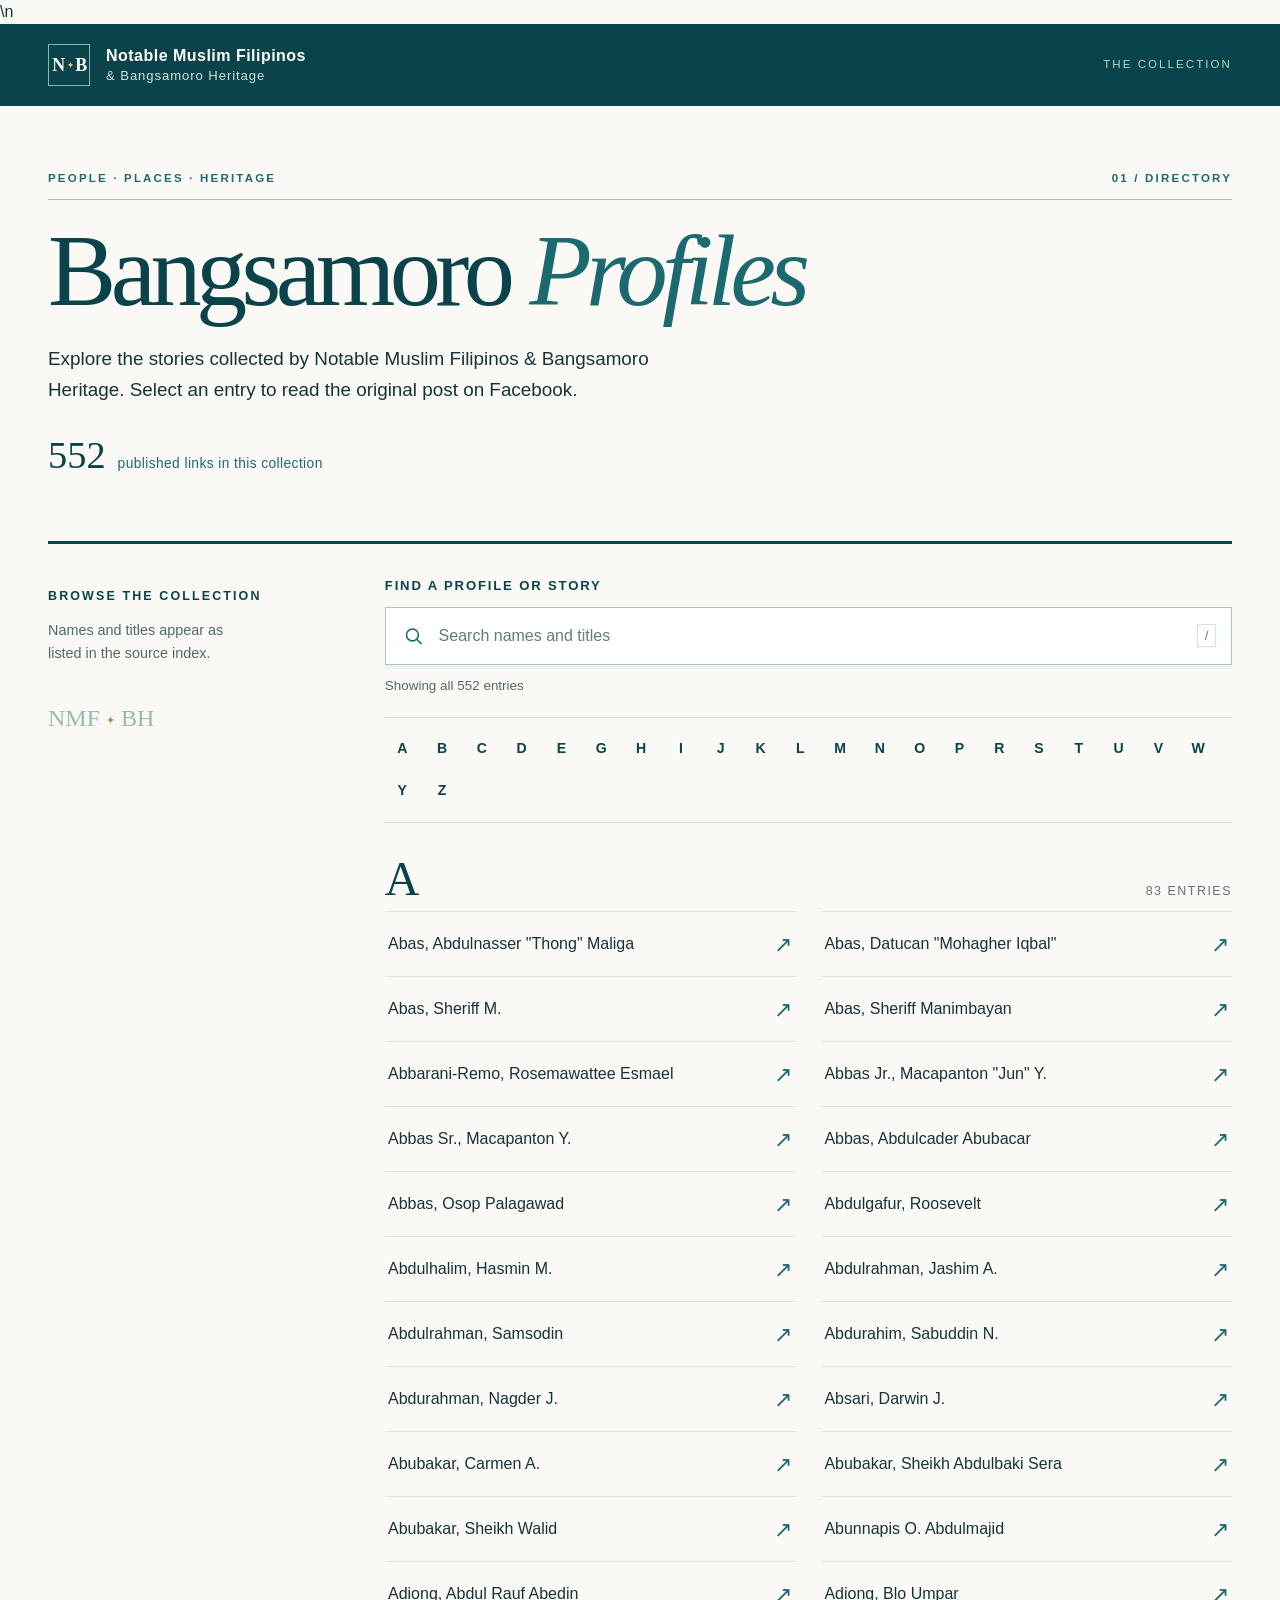
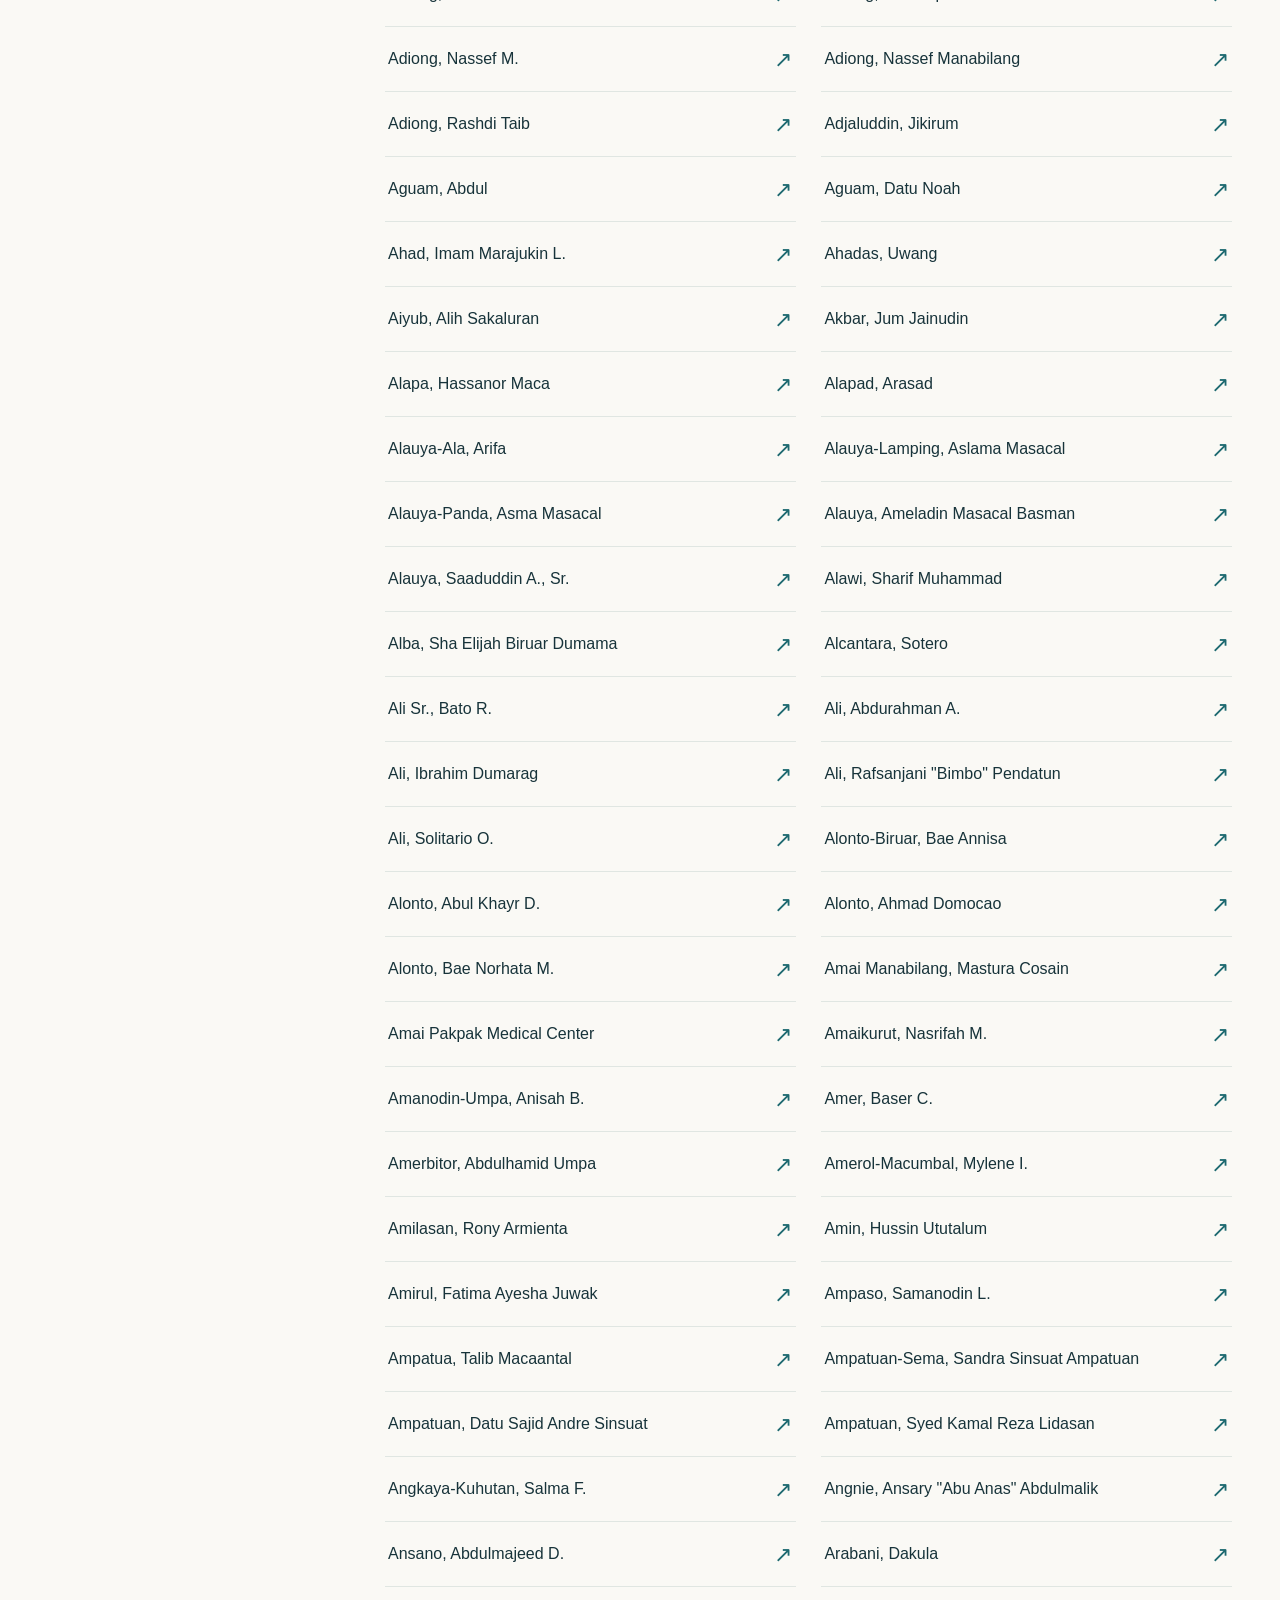
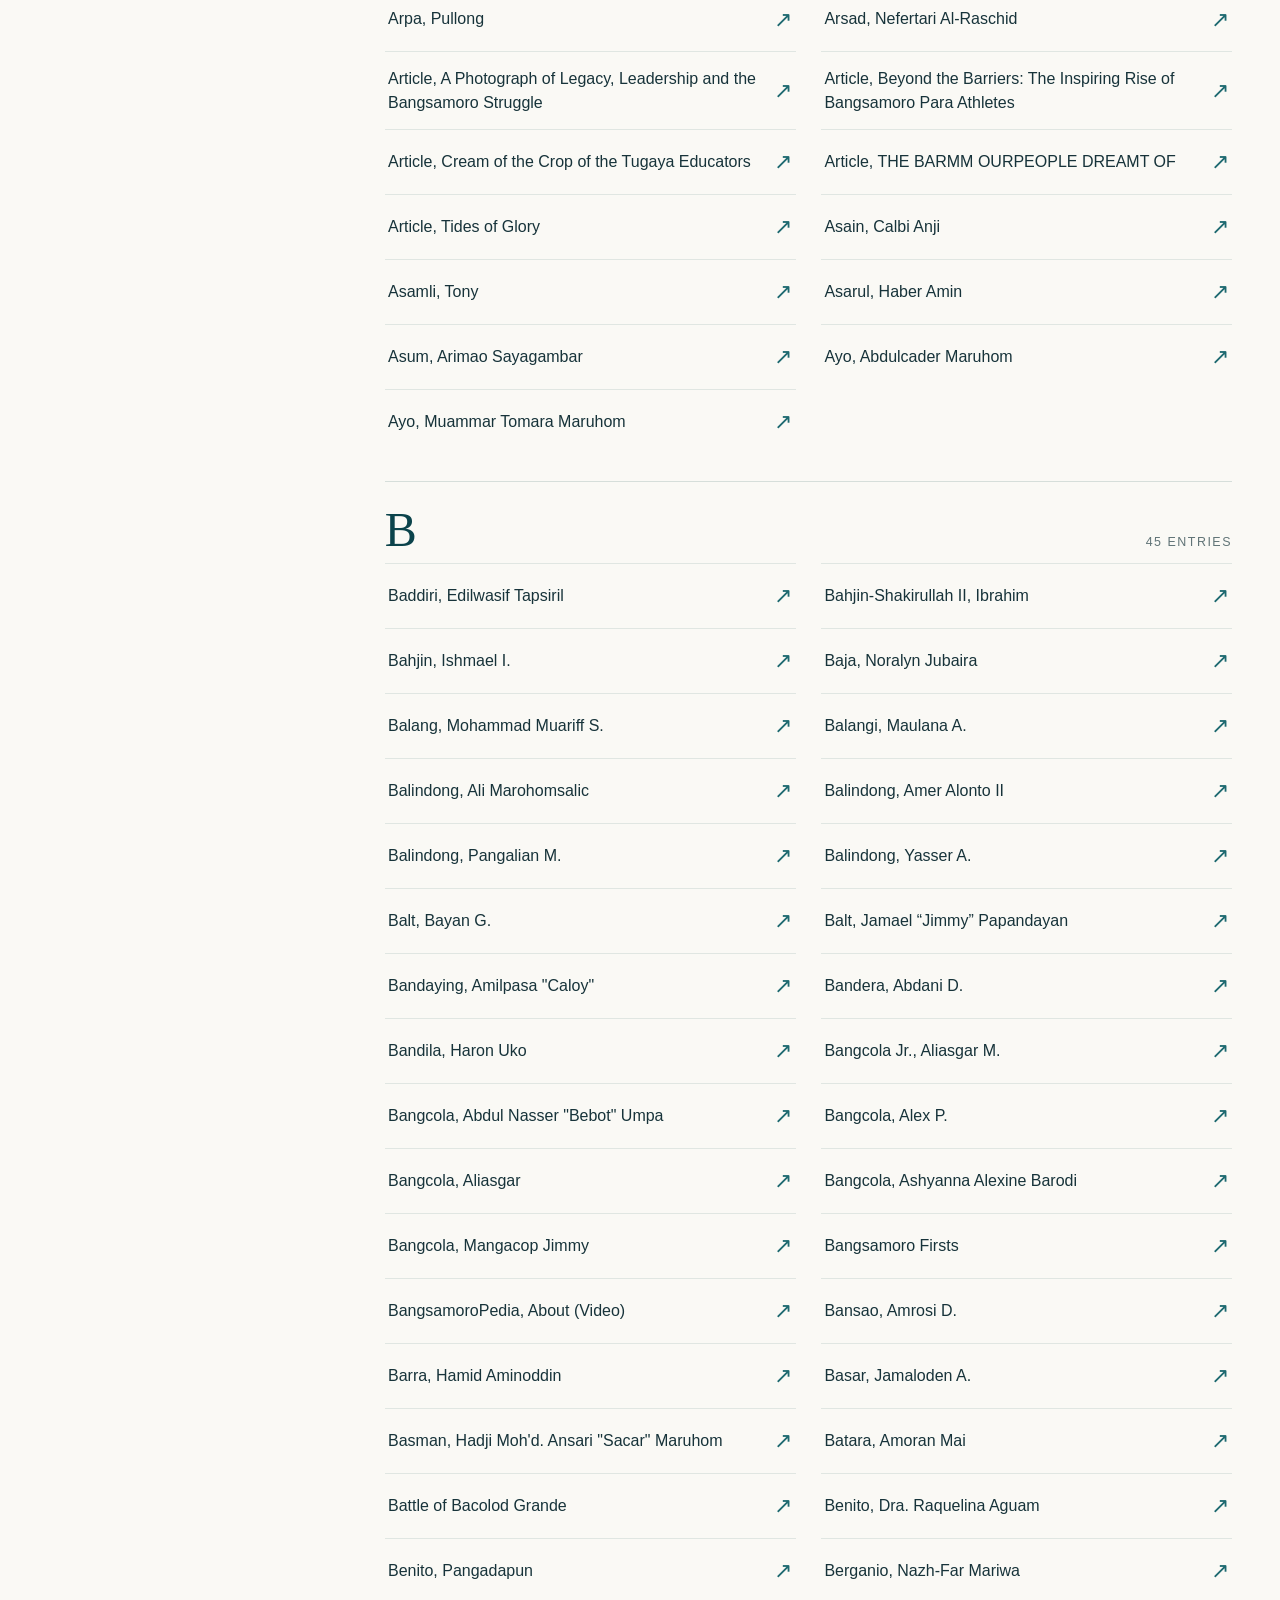
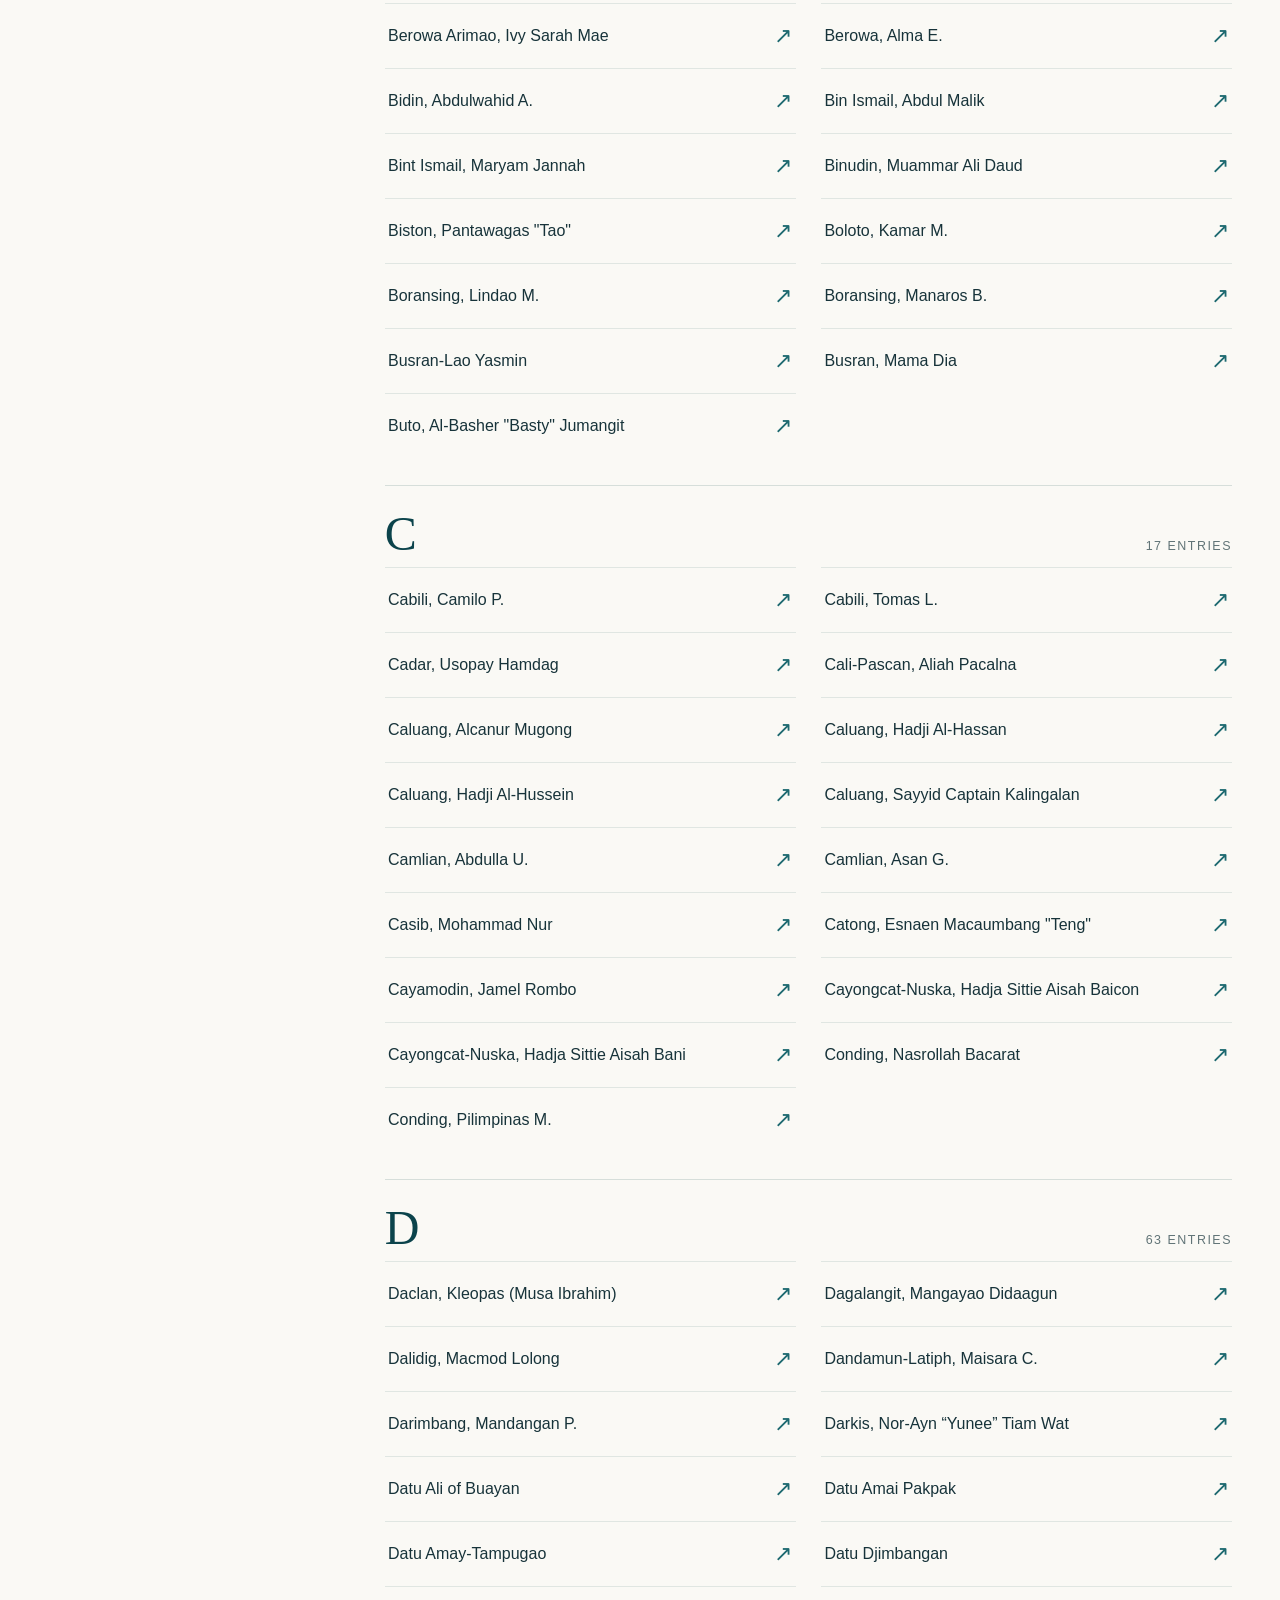
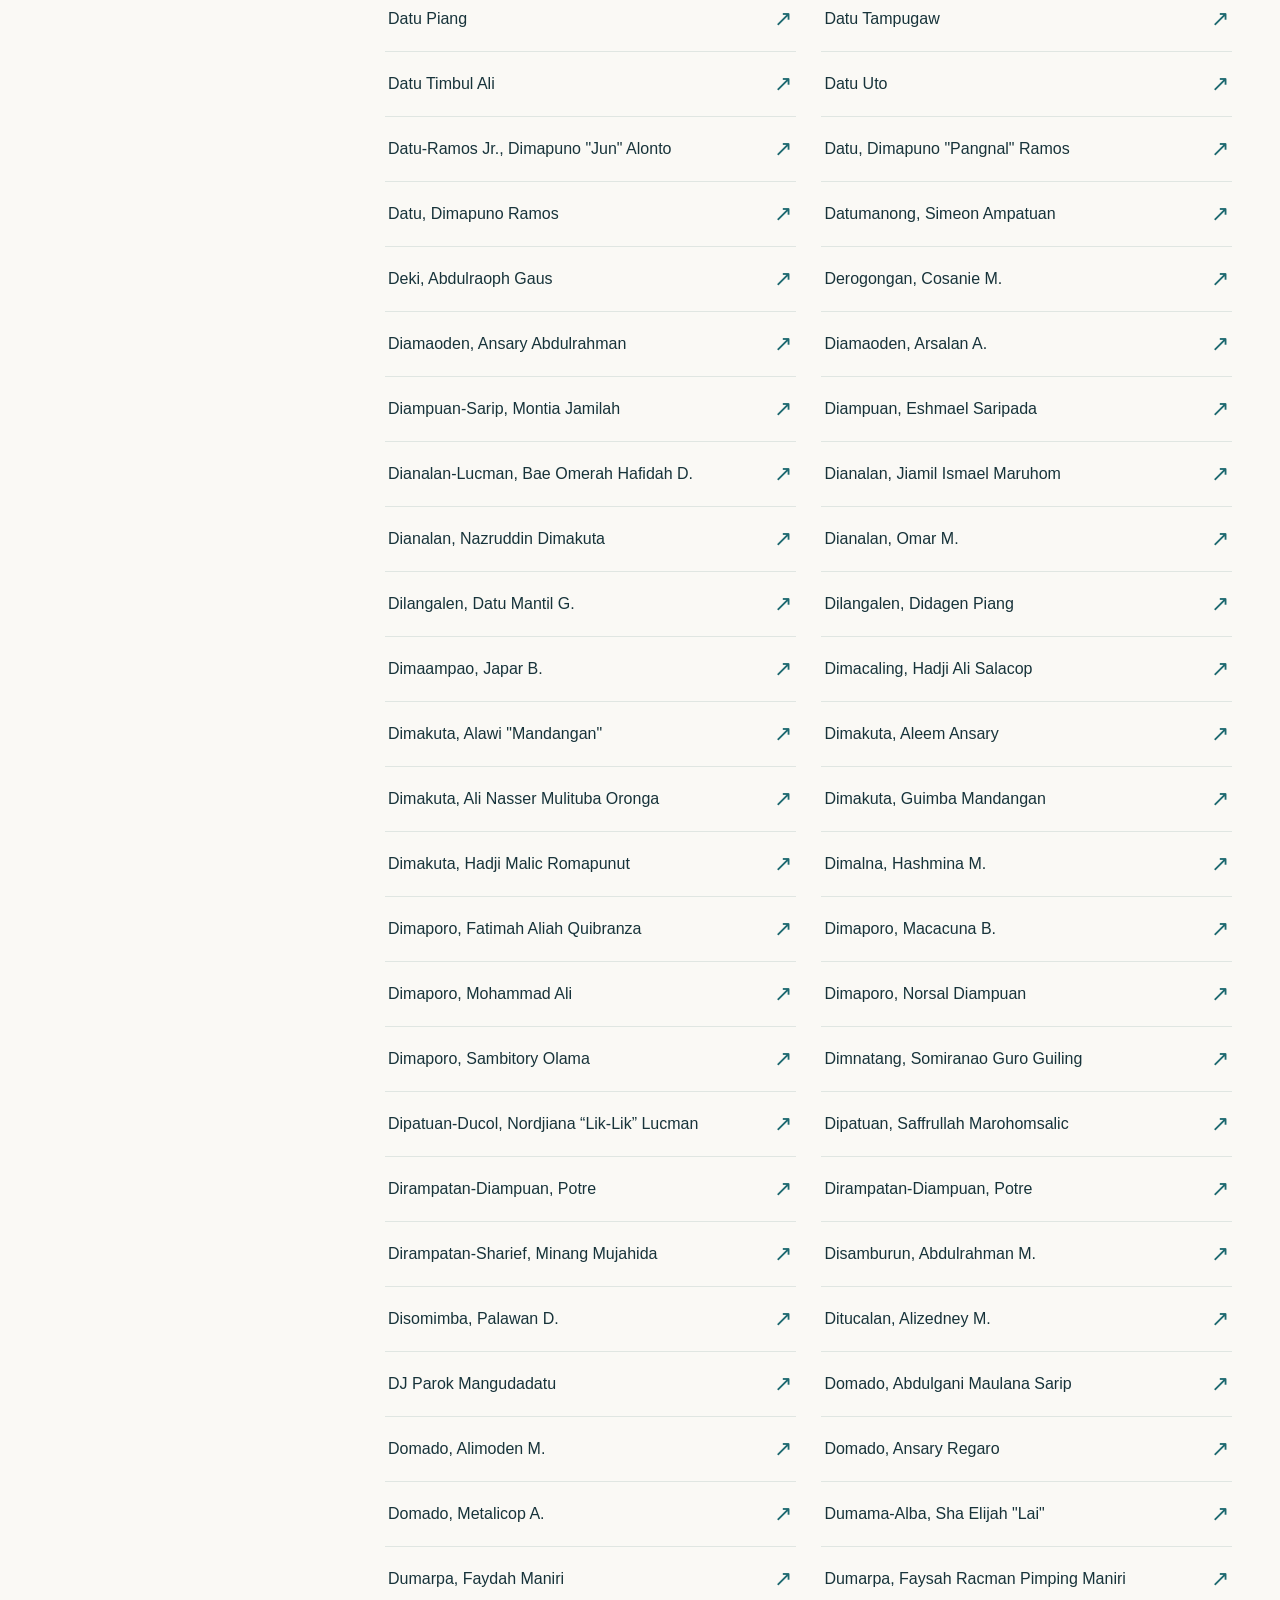
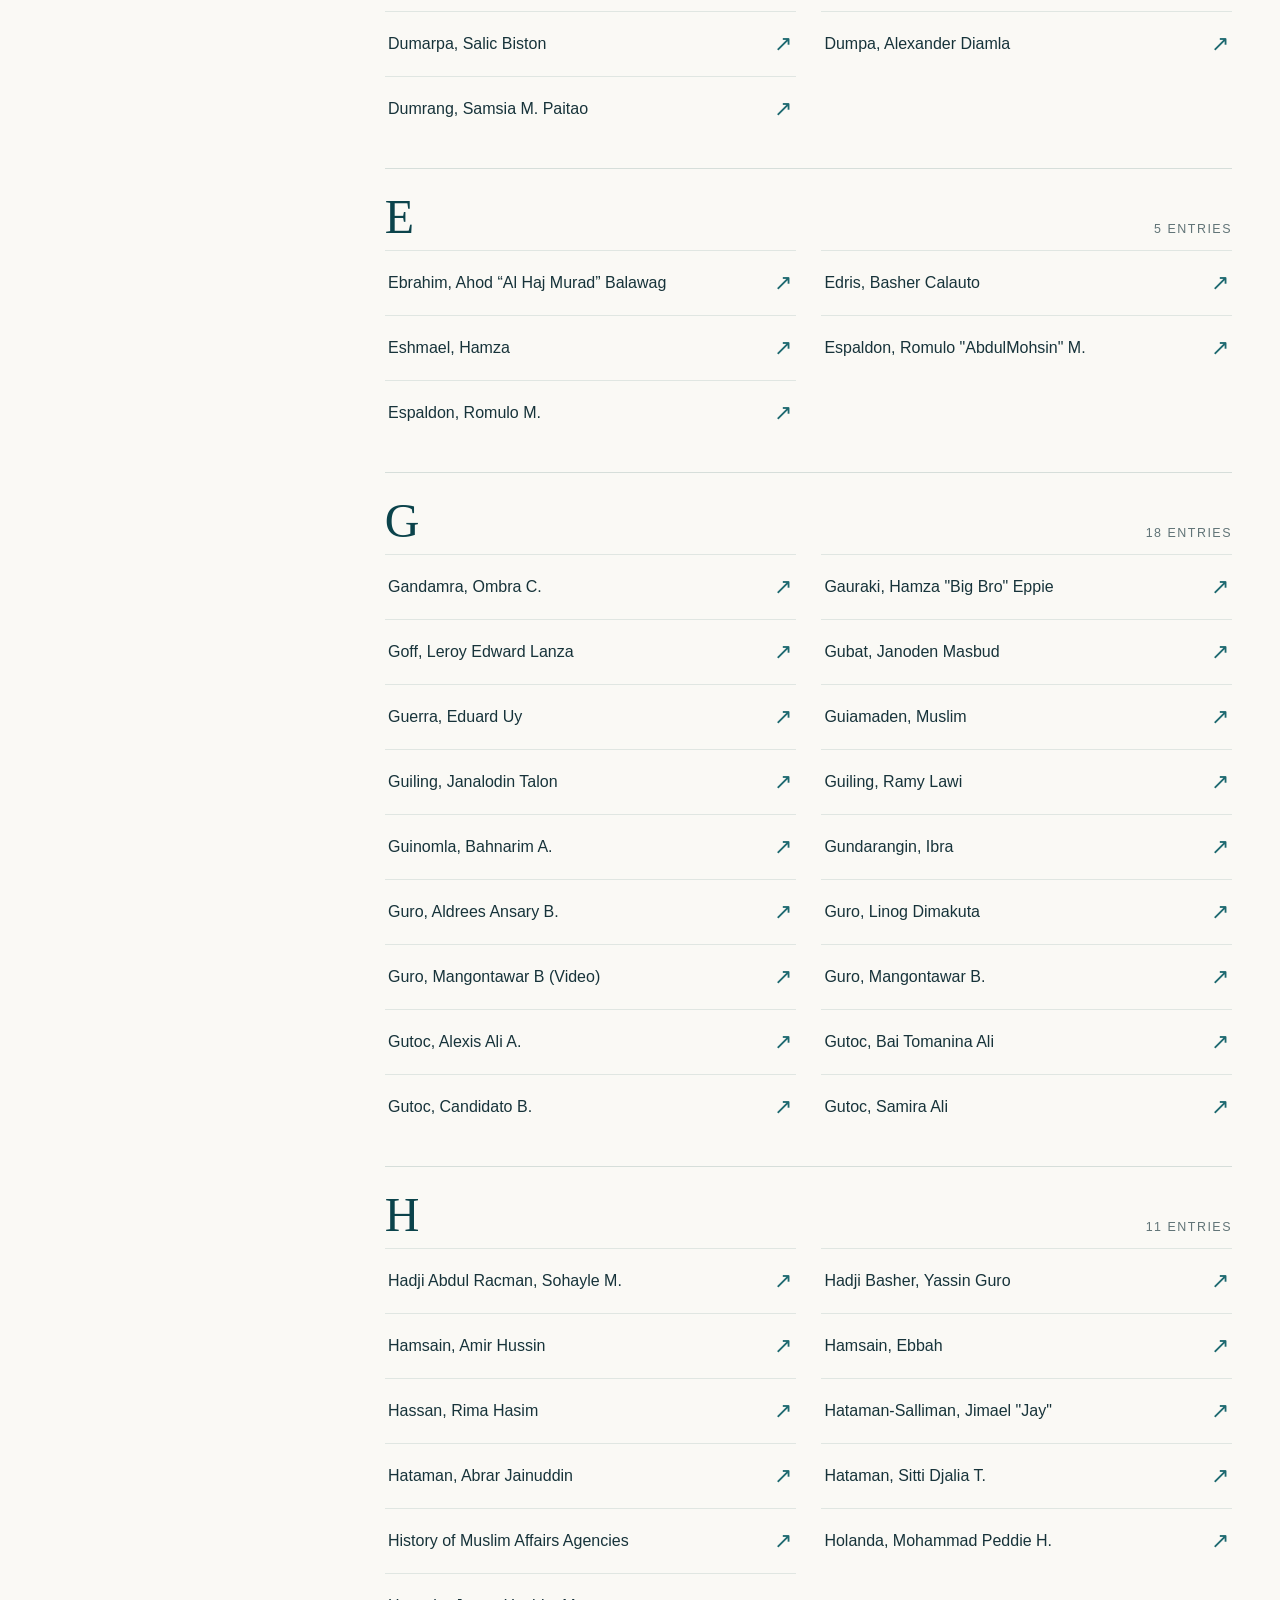
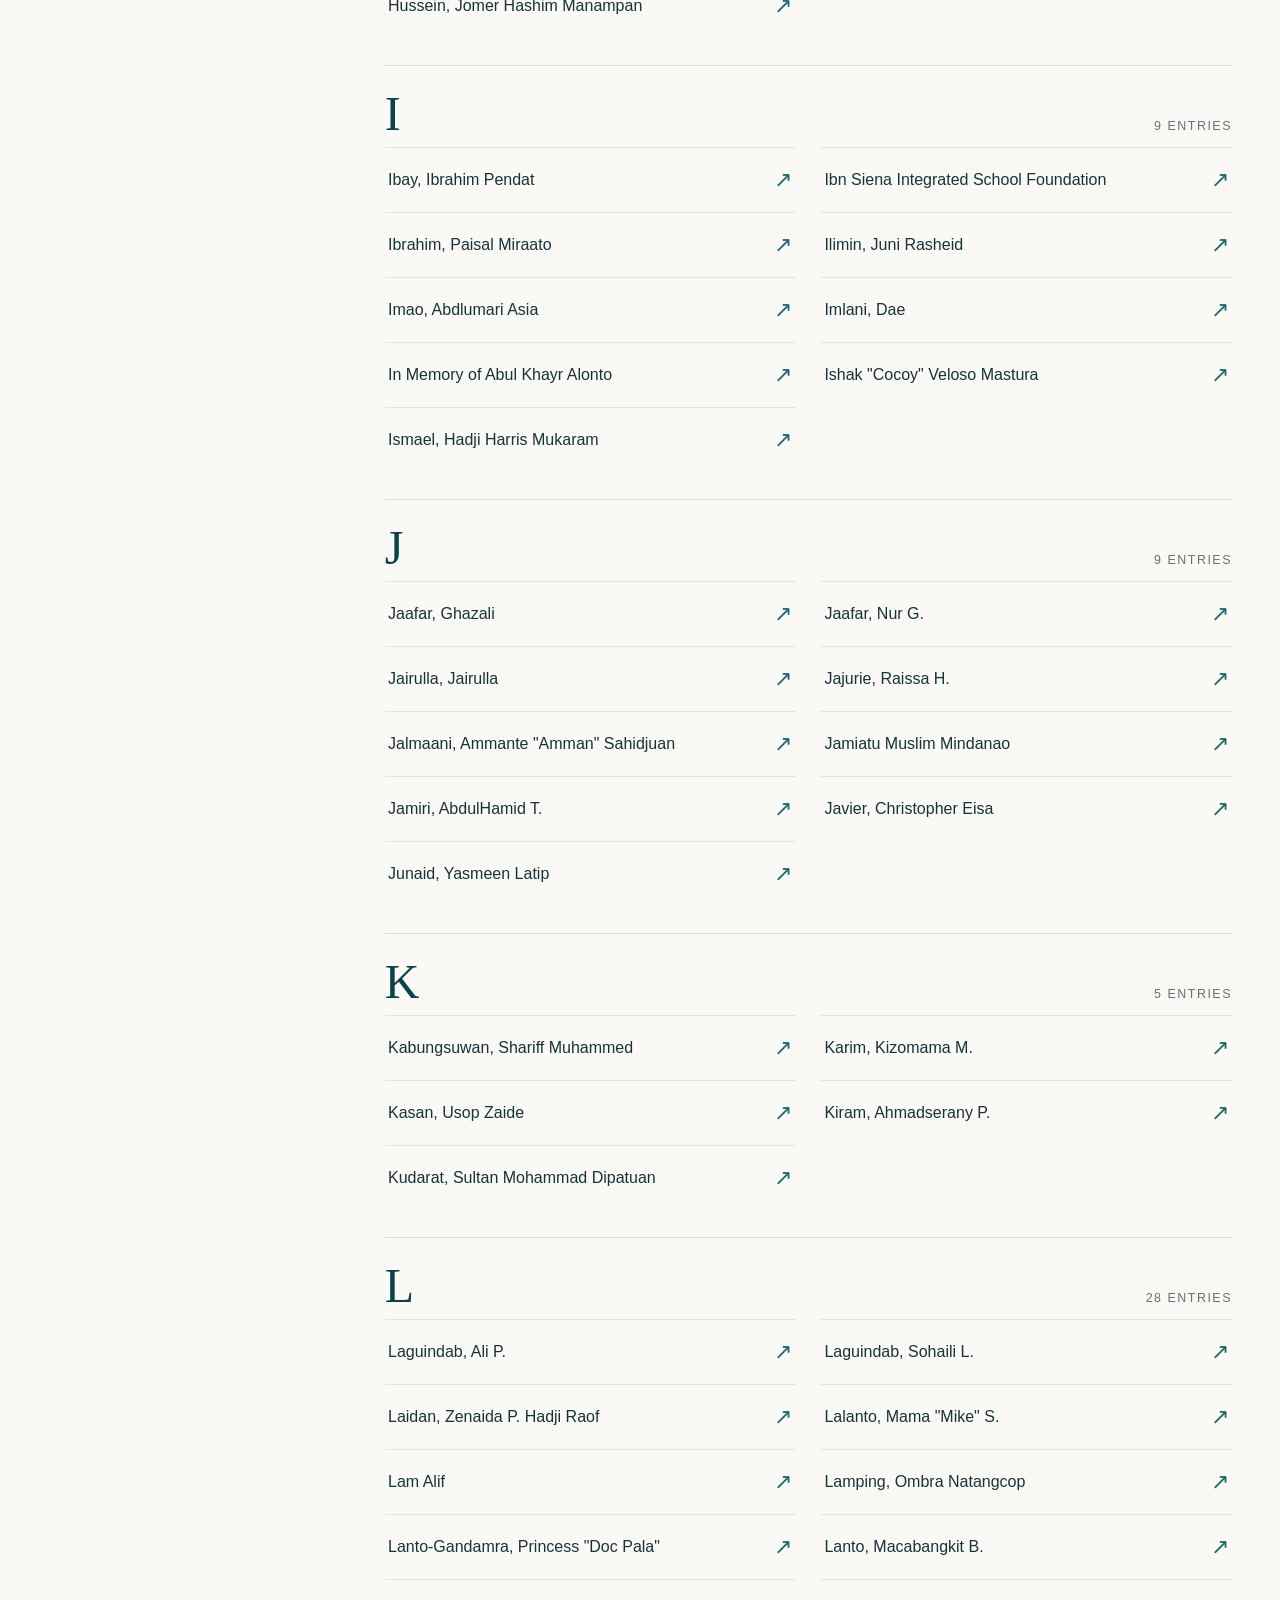
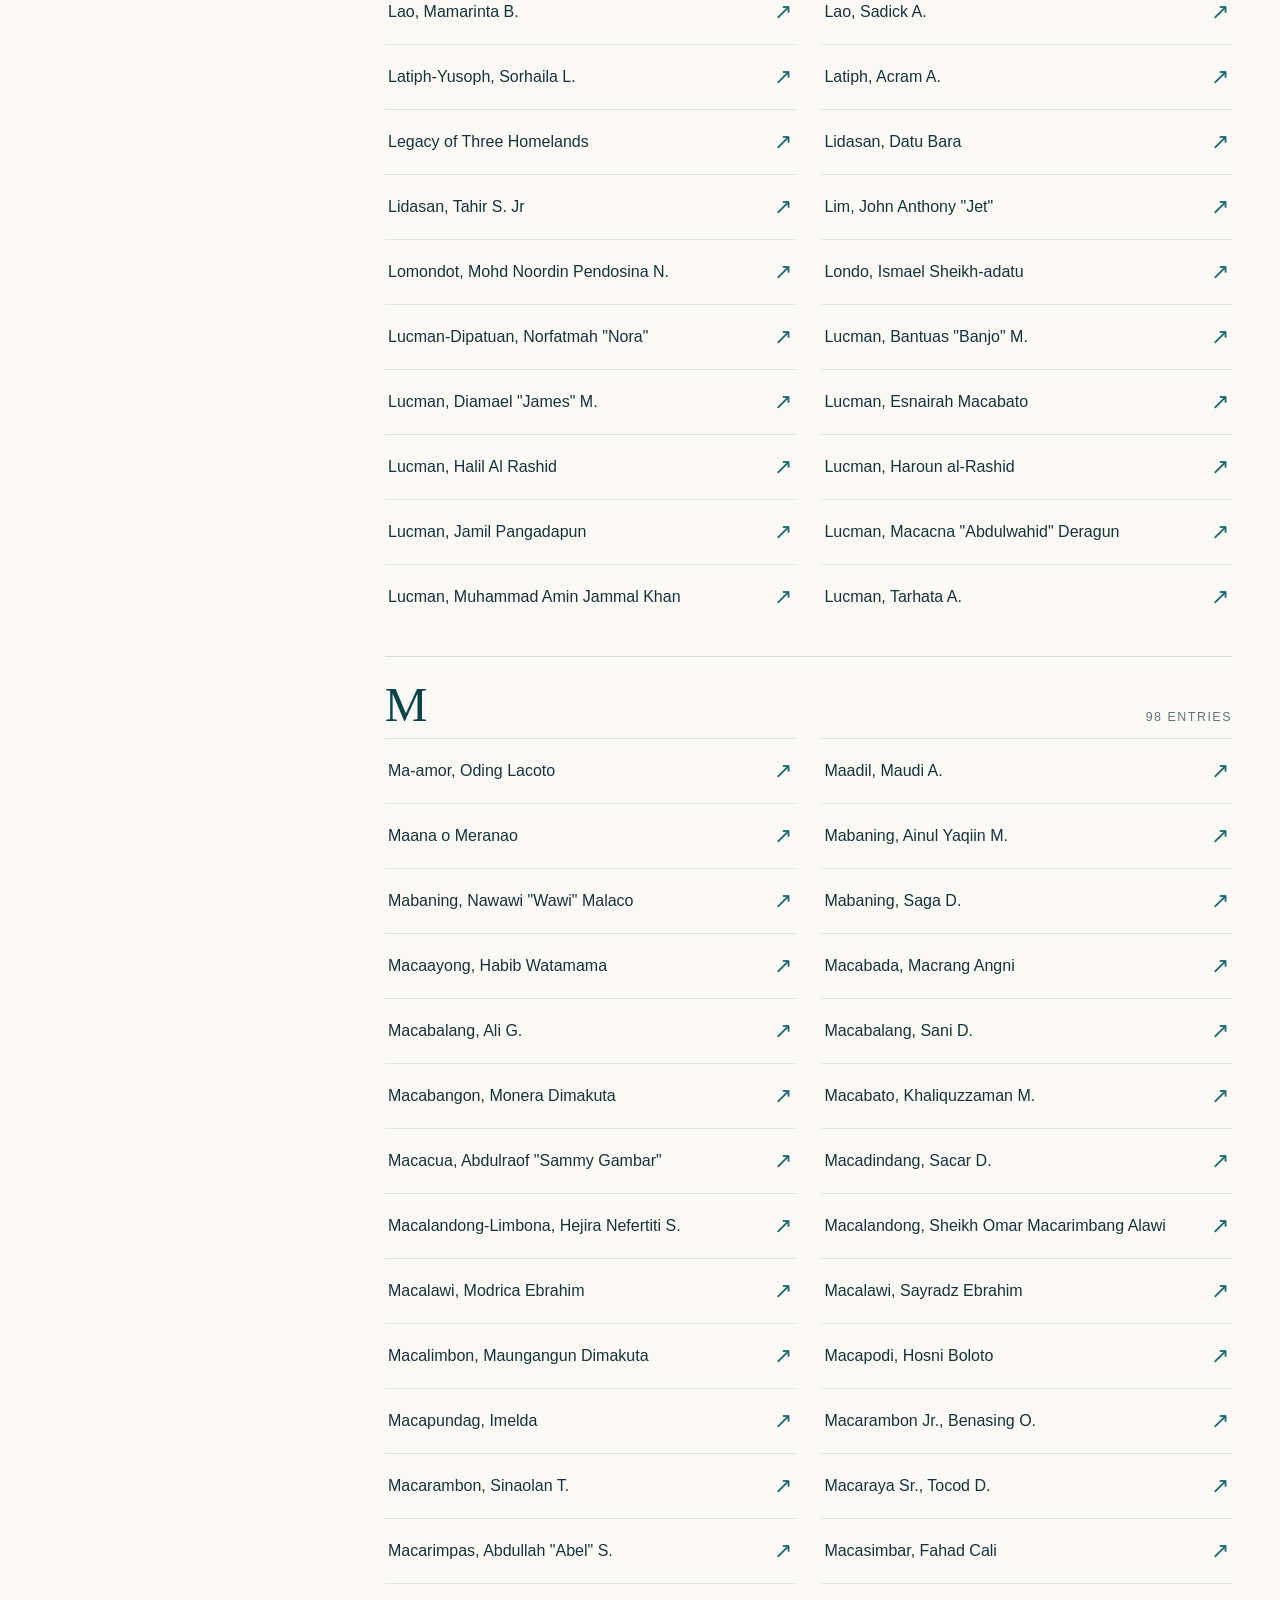
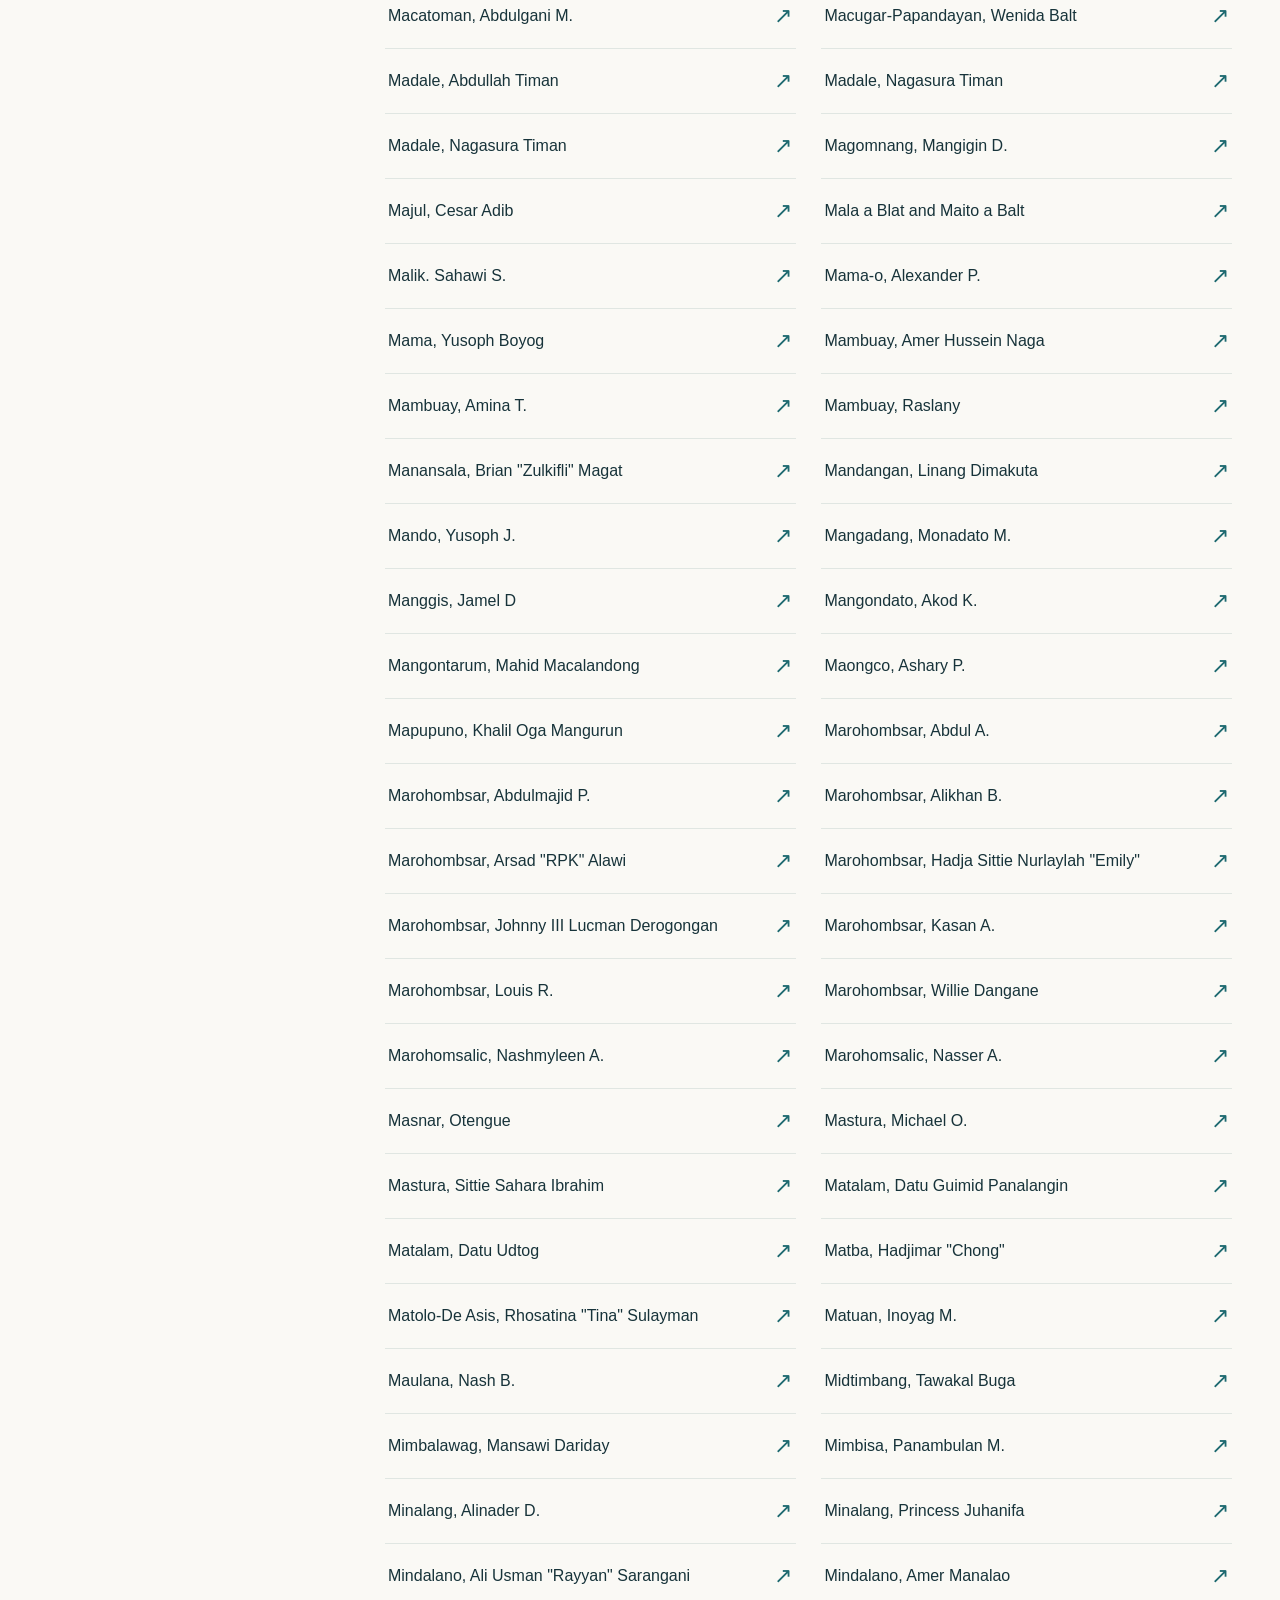
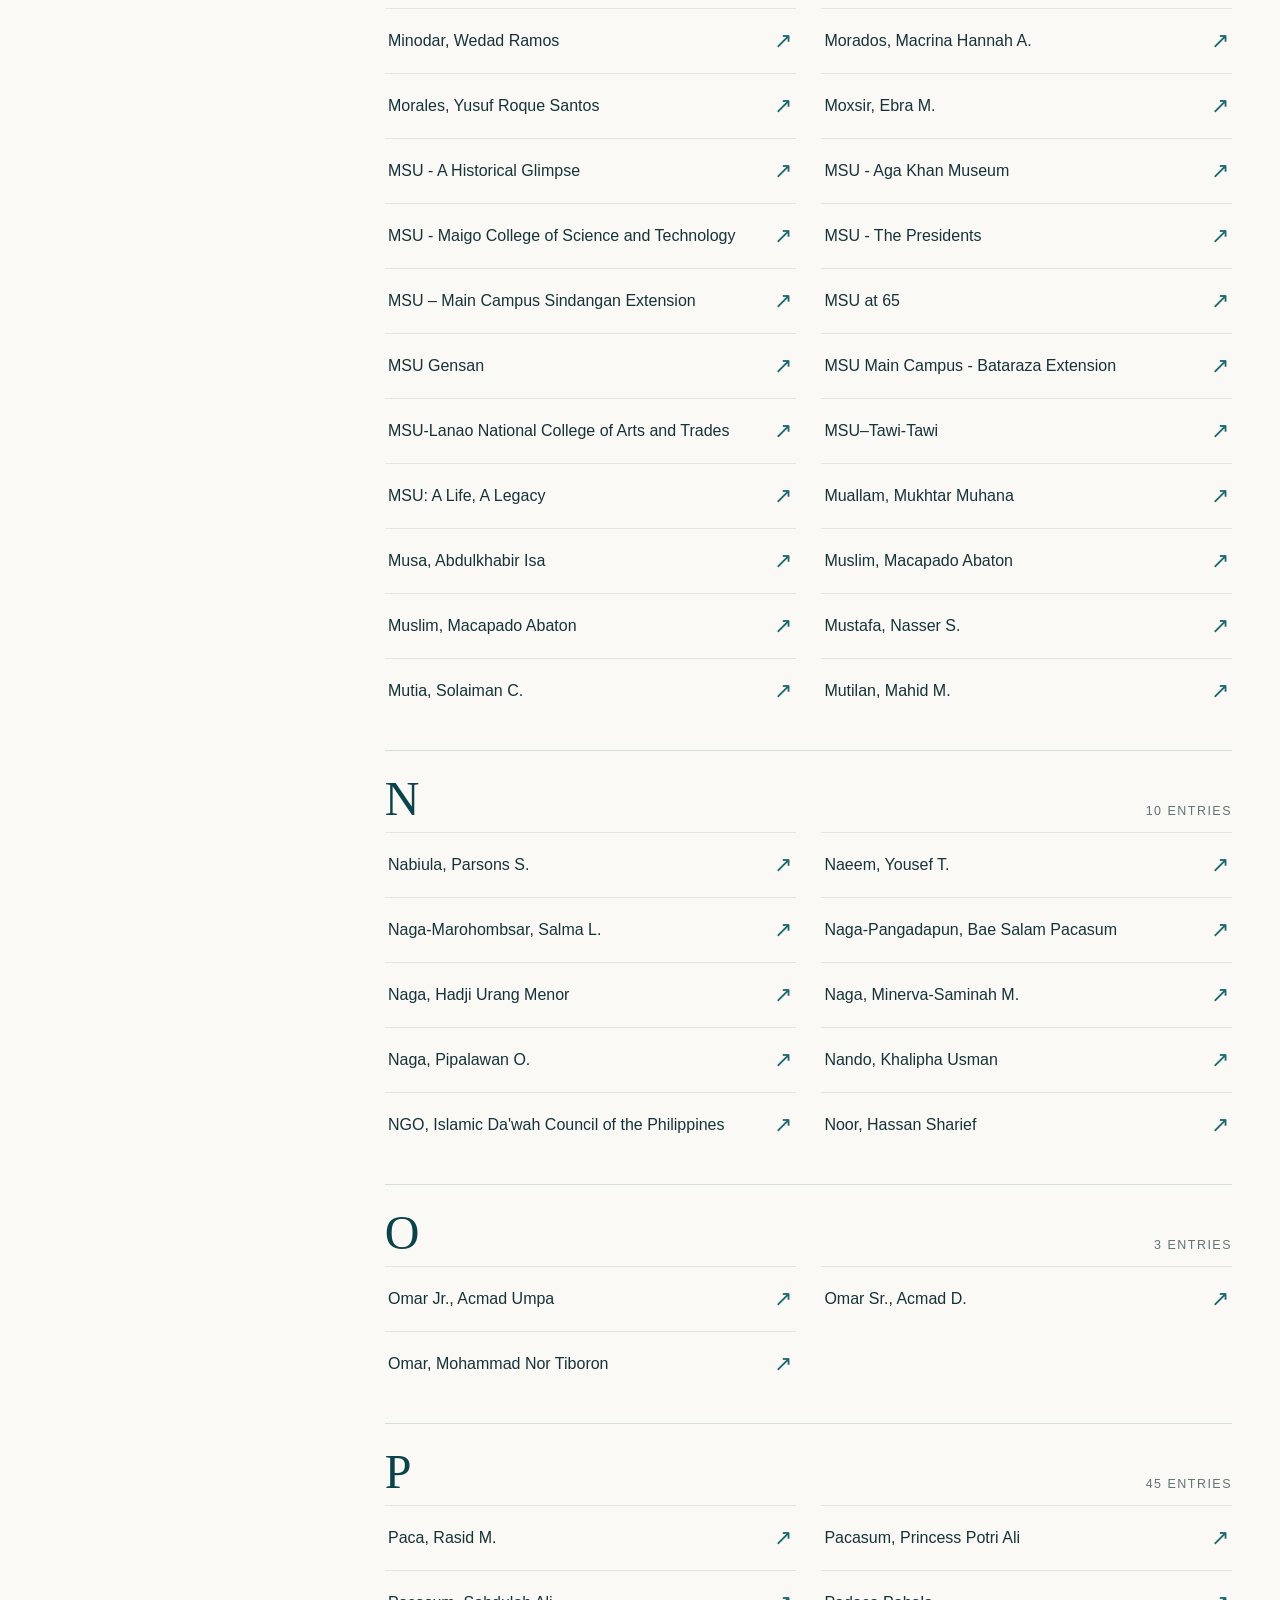
==== commit fbf81da5: "Update index.html" ====
--- a/index.html
+++ b/index.html
@@ -25,7 +25,7 @@
       <div class="intro-rule"><span>People · Places · Heritage</span><span>01 / Directory</span></div>
       <h1>Bangsamoro <em>Profiles</em></h1>
       <p class="intro-copy">Explore the stories collected by Notable Muslim Filipinos &amp; Bangsamoro Heritage. Select an entry to read the original post on Facebook.</p>
-      <div class="count-line"><strong>547</strong><span>published links in this collection</span></div>
+      <div class="count-line"><strong>552</strong><span>published links in this collection</span></div>
     </div>
 
     <div class="directory-shell">
@@ -43,11 +43,11 @@
             <input id="search" type="search" placeholder="Search names and titles" autocomplete="off" spellcheck="false">
             <kbd>/</kbd>
           </div>
-          <p id="result-count" class="result-count" role="status" aria-live="polite">Showing all 547 entries</p>
+          <p id="result-count" class="result-count" role="status" aria-live="polite">Showing all 552 entries</p>
           </div>
         <nav class="alphabet" aria-label="Browse by first letter"><a href="#A" data-letter="A" aria-label="Jump to A">A</a><a href="#B" data-letter="B" aria-label="Jump to B">B</a><a href="#C" data-letter="C" aria-label="Jump to C">C</a><a href="#D" data-letter="D" aria-label="Jump to D">D</a><a href="#E" data-letter="E" aria-label="Jump to E">E</a><a href="#G" data-letter="G" aria-label="Jump to G">G</a><a href="#H" data-letter="H" aria-label="Jump to H">H</a><a href="#I" data-letter="I" aria-label="Jump to I">I</a><a href="#J" data-letter="J" aria-label="Jump to J">J</a><a href="#K" data-letter="K" aria-label="Jump to K">K</a><a href="#L" data-letter="L" aria-label="Jump to L">L</a><a href="#M" data-letter="M" aria-label="Jump to M">M</a><a href="#N" data-letter="N" aria-label="Jump to N">N</a><a href="#O" data-letter="O" aria-label="Jump to O">O</a><a href="#P" data-letter="P" aria-label="Jump to P">P</a><a href="#R" data-letter="R" aria-label="Jump to R">R</a><a href="#S" data-letter="S" aria-label="Jump to S">S</a><a href="#T" data-letter="T" aria-label="Jump to T">T</a><a href="#U" data-letter="U" aria-label="Jump to U">U</a><a href="#V" data-letter="V" aria-label="Jump to V">V</a><a href="#W" data-letter="W" aria-label="Jump to W">W</a><a href="#Y" data-letter="Y" aria-label="Jump to Y">Y</a><a href="#Z" data-letter="Z" aria-label="Jump to Z">Z</a></nav>
         <div id="empty" class="empty" hidden="">No entries match that search. Try another name or word.</div>
-        <div id="sections"><section class="letter-section" id="A" aria-labelledby="heading-A"><div class="letter-heading"><h2 id="heading-A">A</h2><span>83 entries</span></div><ul class="entries"><li class="entry" data-name="abas, abdulnasser &quot;thong&quot; maliga"><a href="https://www.facebook.com/share/p/1ErPbrTrFw/" target="_blank" rel="noopener noreferrer"><span class="entry-name">Abas, Abdulnasser "Thong" Maliga</span><span class="entry-action" aria-hidden="true">↗</span><span class="sr-only"> (opens Facebook in a new tab)</span></a></li><li class="entry" data-name="abas, datucan &quot;mohagher iqbal&quot;"><a href="https://www.facebook.com/share/p/19hF1ReV3D/" target="_blank" rel="noopener noreferrer"><span class="entry-name">Abas, Datucan "Mohagher Iqbal"</span><span class="entry-action" aria-hidden="true">↗</span><span class="sr-only"> (opens Facebook in a new tab)</span></a></li><li class="entry" data-name="abas, sheriff m."><a href="https://www.facebook.com/share/p/19qGbTBDEW/" target="_blank" rel="noopener noreferrer"><span class="entry-name">Abas, Sheriff M.</span><span class="entry-action" aria-hidden="true">↗</span><span class="sr-only"> (opens Facebook in a new tab)</span></a></li><li class="entry" data-name="abas, sheriff manimbayan"><a href="https://www.facebook.com/share/p/1bYY3deedx/" target="_blank" rel="noopener noreferrer"><span class="entry-name">Abas, Sheriff Manimbayan</span><span class="entry-action" aria-hidden="true">↗</span><span class="sr-only"> (opens Facebook in a new tab)</span></a></li><li class="entry" data-name="abbarani-remo, rosemawattee esmael"><a href="https://www.facebook.com/share/p/1EDPGopT17/" target="_blank" rel="noopener noreferrer"><span class="entry-name">Abbarani-Remo, Rosemawattee Esmael</span><span class="entry-action" aria-hidden="true">↗</span><span class="sr-only"> (opens Facebook in a new tab)</span></a></li><li class="entry" data-name="abbas jr., macapanton &quot;jun&quot; y."><a href="https://www.facebook.com/share/p/1Bir38oDXg/" target="_blank" rel="noopener noreferrer"><span class="entry-name">Abbas Jr., Macapanton "Jun" Y.</span><span class="entry-action" aria-hidden="true">↗</span><span class="sr-only"> (opens Facebook in a new tab)</span></a></li><li class="entry" data-name="abbas sr., macapanton y."><a href="https://www.facebook.com/share/p/1Bthf4ZYRF/" target="_blank" rel="noopener noreferrer"><span class="entry-name">Abbas Sr., Macapanton Y.</span><span class="entry-action" aria-hidden="true">↗</span><span class="sr-only"> (opens Facebook in a new tab)</span></a></li><li class="entry" data-name="abbas, abdulcader abubacar"><a href="https://www.facebook.com/share/p/18U9EjTi4E/" target="_blank" rel="noopener noreferrer"><span class="entry-name">Abbas, Abdulcader Abubacar</span><span class="entry-action" aria-hidden="true">↗</span><span class="sr-only"> (opens Facebook in a new tab)</span></a></li><li class="entry" data-name="abbas, osop palagawad"><a href="https://www.facebook.com/share/p/1EDDnSsNZo/" target="_blank" rel="noopener noreferrer"><span class="entry-name">Abbas, Osop Palagawad</span><span class="entry-action" aria-hidden="true">↗</span><span class="sr-only"> (opens Facebook in a new tab)</span></a></li><li class="entry" data-name="abdulgafur, roosevelt"><a href="https://www.facebook.com/share/p/1QW4q9MDXU/" target="_blank" rel="noopener noreferrer"><span class="entry-name">Abdulgafur, Roosevelt</span><span class="entry-action" aria-hidden="true">↗</span><span class="sr-only"> (opens Facebook in a new tab)</span></a></li><li class="entry" data-name="abdulhalim, hasmin m."><a href="https://www.facebook.com/share/p/1GLvCzttW1/" target="_blank" rel="noopener noreferrer"><span class="entry-name">Abdulhalim, Hasmin M.</span><span class="entry-action" aria-hidden="true">↗</span><span class="sr-only"> (opens Facebook in a new tab)</span></a></li><li class="entry" data-name="abdulrahman, jashim a."><a href="https://www.facebook.com/share/p/1HEpime6SY/" target="_blank" rel="noopener noreferrer"><span class="entry-name">Abdulrahman, Jashim A.</span><span class="entry-action" aria-hidden="true">↗</span><span class="sr-only"> (opens Facebook in a new tab)</span></a></li><li class="entry" data-name="abdulrahman, samsodin"><a href="https://www.facebook.com/share/p/1FBgNJUwj1/" target="_blank" rel="noopener noreferrer"><span class="entry-name">Abdulrahman, Samsodin</span><span class="entry-action" aria-hidden="true">↗</span><span class="sr-only"> (opens Facebook in a new tab)</span></a></li><li class="entry" data-name="abdurahim, sabuddin n."><a href="https://www.facebook.com/share/p/19Smc3CSoW/" target="_blank" rel="noopener noreferrer"><span class="entry-name">Abdurahim, Sabuddin N.</span><span class="entry-action" aria-hidden="true">↗</span><span class="sr-only"> (opens Facebook in a new tab)</span></a></li><li class="entry" data-name="abdurahman, nagder j."><a href="https://www.facebook.com/share/p/1S9rRyZjph/" target="_blank" rel="noopener noreferrer"><span class="entry-name">Abdurahman, Nagder J.</span><span class="entry-action" aria-hidden="true">↗</span><span class="sr-only"> (opens Facebook in a new tab)</span></a></li><li class="entry" data-name="absari, darwin j."><a href="https://www.facebook.com/share/p/1DJnZwKD6o/" target="_blank" rel="noopener noreferrer"><span class="entry-name">Absari, Darwin J.</span><span class="entry-action" aria-hidden="true">↗</span><span class="sr-only"> (opens Facebook in a new tab)</span></a></li><li class="entry" data-name="abubakar, carmen a."><a href="https://www.facebook.com/share/p/1KHLs6qM3x/" target="_blank" rel="noopener noreferrer"><span class="entry-name">Abubakar, Carmen A.</span><span class="entry-action" aria-hidden="true">↗</span><span class="sr-only"> (opens Facebook in a new tab)</span></a></li><li class="entry" data-name="abubakar, sheikh abdulbaki sera"><a href="https://www.facebook.com/share/p/1D3fXG8jdN/" target="_blank" rel="noopener noreferrer"><span class="entry-name">Abubakar, Sheikh Abdulbaki Sera</span><span class="entry-action" aria-hidden="true">↗</span><span class="sr-only"> (opens Facebook in a new tab)</span></a></li><li class="entry" data-name="abubakar, sheikh walid"><a href="https://www.facebook.com/share/p/1E8DnaRJoX/" target="_blank" rel="noopener noreferrer"><span class="entry-name">Abubakar, Sheikh Walid</span><span class="entry-action" aria-hidden="true">↗</span><span class="sr-only"> (opens Facebook in a new tab)</span></a></li><li class="entry" data-name="abunnapis o. abdulmajid"><a href="https://www.facebook.com/share/p/19W3HyH9HD/" target="_blank" rel="noopener noreferrer"><span class="entry-name">Abunnapis O. Abdulmajid</span><span class="entry-action" aria-hidden="true">↗</span><span class="sr-only"> (opens Facebook in a new tab)</span></a></li><li class="entry" data-name="adiong, abdul rauf abedin"><a href="https://www.facebook.com/share/p/19GQYznamA/" target="_blank" rel="noopener noreferrer"><span class="entry-name">Adiong, Abdul Rauf Abedin</span><span class="entry-action" aria-hidden="true">↗</span><span class="sr-only"> (opens Facebook in a new tab)</span></a></li><li class="entry" data-name="adiong, blo umpar"><a href="https://www.facebook.com/share/p/19btYjiHCT/" target="_blank" rel="noopener noreferrer"><span class="entry-name">Adiong, Blo Umpar</span><span class="entry-action" aria-hidden="true">↗</span><span class="sr-only"> (opens Facebook in a new tab)</span></a></li><li class="entry" data-name="adiong, nassef m."><a href="https://www.facebook.com/share/p/1BqtmFhPUa/" target="_blank" rel="noopener noreferrer"><span class="entry-name">Adiong, Nassef M.</span><span class="entry-action" aria-hidden="true">↗</span><span class="sr-only"> (opens Facebook in a new tab)</span></a></li><li class="entry" data-name="adiong, nassef manabilang"><a href="https://www.facebook.com/share/p/1ViiNU7kh6/" target="_blank" rel="noopener noreferrer"><span class="entry-name">Adiong, Nassef Manabilang</span><span class="entry-action" aria-hidden="true">↗</span><span class="sr-only"> (opens Facebook in a new tab)</span></a></li><li class="entry" data-name="adiong, rashdi taib"><a href="https://www.facebook.com/share/p/1CEipxPmuP/" target="_blank" rel="noopener noreferrer"><span class="entry-name">Adiong, Rashdi Taib</span><span class="entry-action" aria-hidden="true">↗</span><span class="sr-only"> (opens Facebook in a new tab)</span></a></li><li class="entry" data-name="adjaluddin, jikirum"><a href="https://www.facebook.com/share/p/19k6iis1Wk/" target="_blank" rel="noopener noreferrer"><span class="entry-name">Adjaluddin, Jikirum</span><span class="entry-action" aria-hidden="true">↗</span><span class="sr-only"> (opens Facebook in a new tab)</span></a></li><li class="entry" data-name="aguam, abdul"><a href="https://www.facebook.com/share/p/1Awj2uyWdL/" target="_blank" rel="noopener noreferrer"><span class="entry-name">Aguam, Abdul</span><span class="entry-action" aria-hidden="true">↗</span><span class="sr-only"> (opens Facebook in a new tab)</span></a></li><li class="entry" data-name="aguam, datu noah"><a href="https://www.facebook.com/share/p/1Jzf1Z5c9v/" target="_blank" rel="noopener noreferrer"><span class="entry-name">Aguam, Datu Noah</span><span class="entry-action" aria-hidden="true">↗</span><span class="sr-only"> (opens Facebook in a new tab)</span></a></li><li class="entry" data-name="ahad, imam marajukin l."><a href="https://www.facebook.com/share/p/1Lsxav3wLc/" target="_blank" rel="noopener noreferrer"><span class="entry-name">Ahad, Imam Marajukin L.</span><span class="entry-action" aria-hidden="true">↗</span><span class="sr-only"> (opens Facebook in a new tab)</span></a></li><li class="entry" data-name="ahadas, uwang"><a href="https://www.facebook.com/share/p/1HELq1fVXo/" target="_blank" rel="noopener noreferrer"><span class="entry-name">Ahadas, Uwang</span><span class="entry-action" aria-hidden="true">↗</span><span class="sr-only"> (opens Facebook in a new tab)</span></a></li><li class="entry" data-name="aiyub, alih sakaluran"><a href="https://www.facebook.com/share/p/1C83a4Lfwt/" target="_blank" rel="noopener noreferrer"><span class="entry-name">Aiyub, Alih Sakaluran</span><span class="entry-action" aria-hidden="true">↗</span><span class="sr-only"> (opens Facebook in a new tab)</span></a></li><li class="entry" data-name="akbar, jum jainudin"><a href="https://www.facebook.com/share/p/1FSAQFSvrW/" target="_blank" rel="noopener noreferrer"><span class="entry-name">Akbar, Jum Jainudin</span><span class="entry-action" aria-hidden="true">↗</span><span class="sr-only"> (opens Facebook in a new tab)</span></a></li><li class="entry" data-name="alapa, hassanor maca"><a href="https://www.facebook.com/share/p/1MZvHP7syn/" target="_blank" rel="noopener noreferrer"><span class="entry-name">Alapa, Hassanor Maca</span><span class="entry-action" aria-hidden="true">↗</span><span class="sr-only"> (opens Facebook in a new tab)</span></a></li><li class="entry" data-name="alapad, arasad"><a href="https://www.facebook.com/share/p/1EdffW4pVf/" target="_blank" rel="noopener noreferrer"><span class="entry-name">Alapad, Arasad</span><span class="entry-action" aria-hidden="true">↗</span><span class="sr-only"> (opens Facebook in a new tab)</span></a></li><li class="entry" data-name="alauya-ala, arifa"><a href="https://www.facebook.com/share/p/196TGWja6D/" target="_blank" rel="noopener noreferrer"><span class="entry-name">Alauya-Ala, Arifa</span><span class="entry-action" aria-hidden="true">↗</span><span class="sr-only"> (opens Facebook in a new tab)</span></a></li><li class="entry" data-name="alauya-lamping, aslama masacal"><a href="https://www.facebook.com/share/p/1ByaG8qQZd/" target="_blank" rel="noopener noreferrer"><span class="entry-name">Alauya-Lamping, Aslama Masacal</span><span class="entry-action" aria-hidden="true">↗</span><span class="sr-only"> (opens Facebook in a new tab)</span></a></li><li class="entry" data-name="alauya-panda, asma masacal"><a href="https://www.facebook.com/share/p/1JMg489yd7/" target="_blank" rel="noopener noreferrer"><span class="entry-name">Alauya-Panda, Asma Masacal</span><span class="entry-action" aria-hidden="true">↗</span><span class="sr-only"> (opens Facebook in a new tab)</span></a></li><li class="entry" data-name="alauya, ameladin masacal basman"><a href="https://www.facebook.com/share/p/14u7NHrAqoB/" target="_blank" rel="noopener noreferrer"><span class="entry-name">Alauya, Ameladin Masacal Basman</span><span class="entry-action" aria-hidden="true">↗</span><span class="sr-only"> (opens Facebook in a new tab)</span></a></li><li class="entry" data-name="alauya, saaduddin a., sr."><a href="https://www.facebook.com/share/p/18H8JsodcH/" target="_blank" rel="noopener noreferrer"><span class="entry-name">Alauya, Saaduddin A., Sr.</span><span class="entry-action" aria-hidden="true">↗</span><span class="sr-only"> (opens Facebook in a new tab)</span></a></li><li class="entry" data-name="alawi, sharif muhammad"><a href="https://www.facebook.com/share/p/1BFmY6oRAQ/" target="_blank" rel="noopener noreferrer"><span class="entry-name">Alawi, Sharif Muhammad</span><span class="entry-action" aria-hidden="true">↗</span><span class="sr-only"> (opens Facebook in a new tab)</span></a></li><li class="entry" data-name="alba, sha elijah biruar dumama"><a href="https://www.facebook.com/share/p/1HZmNRtGwZ/" target="_blank" rel="noopener noreferrer"><span class="entry-name">Alba, Sha Elijah Biruar Dumama</span><span class="entry-action" aria-hidden="true">↗</span><span class="sr-only"> (opens Facebook in a new tab)</span></a></li><li class="entry" data-name="alcantara, sotero"><a href="https://www.facebook.com/share/p/1E4i6TLt6b/" target="_blank" rel="noopener noreferrer"><span class="entry-name">Alcantara, Sotero</span><span class="entry-action" aria-hidden="true">↗</span><span class="sr-only"> (opens Facebook in a new tab)</span></a></li><li class="entry" data-name="ali sr., bato r."><a href="https://www.facebook.com/share/p/1D1JxZez9H/" target="_blank" rel="noopener noreferrer"><span class="entry-name">Ali Sr., Bato R.</span><span class="entry-action" aria-hidden="true">↗</span><span class="sr-only"> (opens Facebook in a new tab)</span></a></li><li class="entry" data-name="ali, abdurahman a."><a href="https://www.facebook.com/share/p/1A5AfeoUNd/" target="_blank" rel="noopener noreferrer"><span class="entry-name">Ali, Abdurahman A.</span><span class="entry-action" aria-hidden="true">↗</span><span class="sr-only"> (opens Facebook in a new tab)</span></a></li><li class="entry" data-name="ali, ibrahim dumarag"><a href="https://www.facebook.com/share/p/18NPDZE349/" target="_blank" rel="noopener noreferrer"><span class="entry-name">Ali, Ibrahim Dumarag</span><span class="entry-action" aria-hidden="true">↗</span><span class="sr-only"> (opens Facebook in a new tab)</span></a></li><li class="entry" data-name="ali, rafsanjani &quot;bimbo&quot; pendatun"><a href="https://www.facebook.com/share/p/19eR1JrM4u/" target="_blank" rel="noopener noreferrer"><span class="entry-name">Ali, Rafsanjani "Bimbo" Pendatun</span><span class="entry-action" aria-hidden="true">↗</span><span class="sr-only"> (opens Facebook in a new tab)</span></a></li><li class="entry" data-name="ali, solitario o."><a href="https://www.facebook.com/share/p/1B49A2CbAi/" target="_blank" rel="noopener noreferrer"><span class="entry-name">Ali, Solitario O.</span><span class="entry-action" aria-hidden="true">↗</span><span class="sr-only"> (opens Facebook in a new tab)</span></a></li><li class="entry" data-name="alonto-biruar, bae annisa"><a href="https://www.facebook.com/share/p/1GVf6v6UUp/" target="_blank" rel="noopener noreferrer"><span class="entry-name">Alonto-Biruar, Bae Annisa</span><span class="entry-action" aria-hidden="true">↗</span><span class="sr-only"> (opens Facebook in a new tab)</span></a></li><li class="entry" data-name="alonto, abul khayr d."><a href="https://www.facebook.com/share/p/14mipTTkn2w/" target="_blank" rel="noopener noreferrer"><span class="entry-name">Alonto, Abul Khayr D.</span><span class="entry-action" aria-hidden="true">↗</span><span class="sr-only"> (opens Facebook in a new tab)</span></a></li><li class="entry" data-name="alonto, ahmad domocao"><a href="https://www.facebook.com/share/p/19qobsLMDM/" target="_blank" rel="noopener noreferrer"><span class="entry-name">Alonto, Ahmad Domocao</span><span class="entry-action" aria-hidden="true">↗</span><span class="sr-only"> (opens Facebook in a new tab)</span></a></li><li class="entry" data-name="alonto, bae norhata m."><a href="https://www.facebook.com/share/p/1EfWyE2jJz/" target="_blank" rel="noopener noreferrer"><span class="entry-name">Alonto, Bae Norhata M.</span><span class="entry-action" aria-hidden="true">↗</span><span class="sr-only"> (opens Facebook in a new tab)</span></a></li><li class="entry" data-name="amai manabilang, mastura cosain"><a href="https://www.facebook.com/share/p/1FCtr8mv3w/" target="_blank" rel="noopener noreferrer"><span class="entry-name">Amai Manabilang, Mastura Cosain</span><span class="entry-action" aria-hidden="true">↗</span><span class="sr-only"> (opens Facebook in a new tab)</span></a></li><li class="entry" data-name="amai pakpak medical center"><a href="https://www.facebook.com/share/p/1DEmJ3ueww/" target="_blank" rel="noopener noreferrer"><span class="entry-name">Amai Pakpak Medical Center</span><span class="entry-action" aria-hidden="true">↗</span><span class="sr-only"> (opens Facebook in a new tab)</span></a></li><li class="entry" data-name="amaikurut, nasrifah m."><a href="https://www.facebook.com/share/p/19942zwhDC/" target="_blank" rel="noopener noreferrer"><span class="entry-name">Amaikurut, Nasrifah M.</span><span class="entry-action" aria-hidden="true">↗</span><span class="sr-only"> (opens Facebook in a new tab)</span></a></li><li class="entry" data-name="amanodin-umpa, anisah b."><a href="https://www.facebook.com/share/p/1EjkonEpV6/" target="_blank" rel="noopener noreferrer"><span class="entry-name">Amanodin-Umpa, Anisah B.</span><span class="entry-action" aria-hidden="true">↗</span><span class="sr-only"> (opens Facebook in a new tab)</span></a></li><li class="entry" data-name="amer, baser c."><a href="https://www.facebook.com/share/p/1E2Kh39poC/" target="_blank" rel="noopener noreferrer"><span class="entry-name">Amer, Baser C.</span><span class="entry-action" aria-hidden="true">↗</span><span class="sr-only"> (opens Facebook in a new tab)</span></a></li><li class="entry" data-name="amerbitor, abdulhamid umpa"><a href="https://www.facebook.com/share/p/1BoaocDJtF/" target="_blank" rel="noopener noreferrer"><span class="entry-name">Amerbitor, Abdulhamid Umpa</span><span class="entry-action" aria-hidden="true">↗</span><span class="sr-only"> (opens Facebook in a new tab)</span></a></li><li class="entry" data-name="amerol-macumbal, mylene i."><a href="https://www.facebook.com/share/p/1EXVR8CBff/" target="_blank" rel="noopener noreferrer"><span class="entry-name">Amerol-Macumbal, Mylene I.</span><span class="entry-action" aria-hidden="true">↗</span><span class="sr-only"> (opens Facebook in a new tab)</span></a></li><li class="entry" data-name="amilasan, rony armienta"><a href="https://www.facebook.com/share/p/19cdS9e65y/" target="_blank" rel="noopener noreferrer"><span class="entry-name">Amilasan, Rony Armienta</span><span class="entry-action" aria-hidden="true">↗</span><span class="sr-only"> (opens Facebook in a new tab)</span></a></li><li class="entry" data-name="amin, hussin ututalum"><a href="https://www.facebook.com/share/p/1KNDDwk965/" target="_blank" rel="noopener noreferrer"><span class="entry-name">Amin, Hussin Ututalum</span><span class="entry-action" aria-hidden="true">↗</span><span class="sr-only"> (opens Facebook in a new tab)</span></a></li><li class="entry" data-name="amirul, fatima ayesha juwak"><a href="https://www.facebook.com/share/p/1Cwfg63Tzi/" target="_blank" rel="noopener noreferrer"><span class="entry-name">Amirul, Fatima Ayesha Juwak</span><span class="entry-action" aria-hidden="true">↗</span><span class="sr-only"> (opens Facebook in a new tab)</span></a></li><li class="entry" data-name="ampaso, samanodin l."><a href="https://www.facebook.com/share/p/1DDdpC9rQu/" target="_blank" rel="noopener noreferrer"><span class="entry-name">Ampaso, Samanodin L.</span><span class="entry-action" aria-hidden="true">↗</span><span class="sr-only"> (opens Facebook in a new tab)</span></a></li><li class="entry" data-name="ampatua, talib macaantal"><a href="https://www.facebook.com/share/p/1ErFJLEAL9/" target="_blank" rel="noopener noreferrer"><span class="entry-name">Ampatua, Talib Macaantal</span><span class="entry-action" aria-hidden="true">↗</span><span class="sr-only"> (opens Facebook in a new tab)</span></a></li><li class="entry" data-name="ampatuan-sema, sandra sinsuat ampatuan"><a href="https://www.facebook.com/share/p/1Bk6UdWtAd/" target="_blank" rel="noopener noreferrer"><span class="entry-name">Ampatuan-Sema, Sandra Sinsuat Ampatuan</span><span class="entry-action" aria-hidden="true">↗</span><span class="sr-only"> (opens Facebook in a new tab)</span></a></li><li class="entry" data-name="ampatuan, datu sajid andre sinsuat"><a href="https://www.facebook.com/share/p/19FRcCYq5G/" target="_blank" rel="noopener noreferrer"><span class="entry-name">Ampatuan, Datu Sajid Andre Sinsuat</span><span class="entry-action" aria-hidden="true">↗</span><span class="sr-only"> (opens Facebook in a new tab)</span></a></li><li class="entry" data-name="ampatuan, syed kamal reza lidasan"><a href="https://www.facebook.com/share/p/19ghLcwrZc/" target="_blank" rel="noopener noreferrer"><span class="entry-name">Ampatuan, Syed Kamal Reza Lidasan</span><span class="entry-action" aria-hidden="true">↗</span><span class="sr-only"> (opens Facebook in a new tab)</span></a></li><li class="entry" data-name="angkaya-kuhutan, salma f."><a href="https://www.facebook.com/share/p/1cDXkT5LNp/" target="_blank" rel="noopener noreferrer"><span class="entry-name">Angkaya-Kuhutan, Salma F.</span><span class="entry-action" aria-hidden="true">↗</span><span class="sr-only"> (opens Facebook in a new tab)</span></a></li><li class="entry" data-name="angnie, ansary &quot;abu anas&quot; abdulmalik"><a href="https://www.facebook.com/share/p/193jfv7fMH/" target="_blank" rel="noopener noreferrer"><span class="entry-name">Angnie, Ansary "Abu Anas" Abdulmalik</span><span class="entry-action" aria-hidden="true">↗</span><span class="sr-only"> (opens Facebook in a new tab)</span></a></li><li class="entry" data-name="ansano, abdulmajeed d."><a href="https://www.facebook.com/share/p/1985G9BEQM/" target="_blank" rel="noopener noreferrer"><span class="entry-name">Ansano, Abdulmajeed D.</span><span class="entry-action" aria-hidden="true">↗</span><span class="sr-only"> (opens Facebook in a new tab)</span></a></li><li class="entry" data-name="arabani, dakula"><a href="https://www.facebook.com/share/p/1E2ETEHFac/" target="_blank" rel="noopener noreferrer"><span class="entry-name">Arabani, Dakula</span><span class="entry-action" aria-hidden="true">↗</span><span class="sr-only"> (opens Facebook in a new tab)</span></a></li><li class="entry" data-name="arpa, pullong"><a href="https://www.facebook.com/share/p/1G92KYMtSn/" target="_blank" rel="noopener noreferrer"><span class="entry-name">Arpa, Pullong</span><span class="entry-action" aria-hidden="true">↗</span><span class="sr-only"> (opens Facebook in a new tab)</span></a></li><li class="entry" data-name="arsad, nefertari al-raschid"><a href="https://www.facebook.com/share/p/18jTSiMzWZ/" target="_blank" rel="noopener noreferrer"><span class="entry-name">Arsad, Nefertari Al-Raschid</span><span class="entry-action" aria-hidden="true">↗</span><span class="sr-only"> (opens Facebook in a new tab)</span></a></li><li class="entry" data-name="article, a photograph of legacy, leadership and the bangsamoro struggle"><a href="https://www.facebook.com/share/p/1Faj1XSKaf/" target="_blank" rel="noopener noreferrer"><span class="entry-name">Article, A Photograph of Legacy, Leadership and the Bangsamoro Struggle</span><span class="entry-action" aria-hidden="true">↗</span><span class="sr-only"> (opens Facebook in a new tab)</span></a></li><li class="entry" data-name="article, beyond the barriers: the inspiring rise of bangsamoro para athletes"><a href="https://www.facebook.com/share/p/19cDQjeptx/" target="_blank" rel="noopener noreferrer"><span class="entry-name">Article, Beyond the Barriers: The Inspiring Rise of Bangsamoro Para Athletes</span><span class="entry-action" aria-hidden="true">↗</span><span class="sr-only"> (opens Facebook in a new tab)</span></a></li><li class="entry" data-name="article, cream of the crop of the tugaya educators"><a href="https://www.facebook.com/share/p/1H1jfAGPvm/" target="_blank" rel="noopener noreferrer"><span class="entry-name">Article, Cream of the Crop of the Tugaya Educators</span><span class="entry-action" aria-hidden="true">↗</span><span class="sr-only"> (opens Facebook in a new tab)</span></a></li><li class="entry" data-name="article, the barmm ourpeople dreamt of"><a href="https://www.facebook.com/share/p/1EJ7aQXCv3/" target="_blank" rel="noopener noreferrer"><span class="entry-name">Article, THE BARMM OURPEOPLE DREAMT OF</span><span class="entry-action" aria-hidden="true">↗</span><span class="sr-only"> (opens Facebook in a new tab)</span></a></li><li class="entry" data-name="article, tides of glory"><a href="https://www.facebook.com/share/p/14snh6UKG2w/" target="_blank" rel="noopener noreferrer"><span class="entry-name">Article, Tides of Glory</span><span class="entry-action" aria-hidden="true">↗</span><span class="sr-only"> (opens Facebook in a new tab)</span></a></li><li class="entry" data-name="asain, calbi anji"><a href="https://www.facebook.com/share/p/1amz9hBPpa/" target="_blank" rel="noopener noreferrer"><span class="entry-name">Asain, Calbi Anji</span><span class="entry-action" aria-hidden="true">↗</span><span class="sr-only"> (opens Facebook in a new tab)</span></a></li><li class="entry" data-name="asamli, tony"><a href="https://www.facebook.com/share/p/1RVfHehy6Y/" target="_blank" rel="noopener noreferrer"><span class="entry-name">Asamli, Tony</span><span class="entry-action" aria-hidden="true">↗</span><span class="sr-only"> (opens Facebook in a new tab)</span></a></li><li class="entry" data-name="asarul, haber amin"><a href="https://www.facebook.com/share/p/1ExiuX7EBt/" target="_blank" rel="noopener noreferrer"><span class="entry-name">Asarul, Haber Amin</span><span class="entry-action" aria-hidden="true">↗</span><span class="sr-only"> (opens Facebook in a new tab)</span></a></li><li class="entry" data-name="asum, arimao sayagambar"><a href="https://www.facebook.com/share/p/1CYCeLv7if/" target="_blank" rel="noopener noreferrer"><span class="entry-name">Asum, Arimao Sayagambar</span><span class="entry-action" aria-hidden="true">↗</span><span class="sr-only"> (opens Facebook in a new tab)</span></a></li><li class="entry" data-name="ayo, abdulcader maruhom"><a href="https://www.facebook.com/share/p/1Eg8pFqvEb/" target="_blank" rel="noopener noreferrer"><span class="entry-name">Ayo, Abdulcader Maruhom</span><span class="entry-action" aria-hidden="true">↗</span><span class="sr-only"> (opens Facebook in a new tab)</span></a></li><li class="entry" data-name="ayo, muammar tomara maruhom"><a href="https://www.facebook.com/share/p/166r67Tf35j/" target="_blank" rel="noopener noreferrer"><span class="entry-name">Ayo, Muammar Tomara Maruhom</span><span class="entry-action" aria-hidden="true">↗</span><span class="sr-only"> (opens Facebook in a new tab)</span></a></li></ul></section><section class="letter-section" id="B" aria-labelledby="heading-B"><div class="letter-heading"><h2 id="heading-B">B</h2><span>45 entries</span></div><ul class="entries"><li class="entry" data-name="baddiri, edilwasif tapsiril"><a href="https://www.facebook.com/share/p/1JfD4B3qez/" target="_blank" rel="noopener noreferrer"><span class="entry-name">Baddiri, Edilwasif Tapsiril</span><span class="entry-action" aria-hidden="true">↗</span><span class="sr-only"> (opens Facebook in a new tab)</span></a></li><li class="entry" data-name="bahjin-shakirullah ii, ibrahim"><a href="https://www.facebook.com/share/p/1BR5ZyY8Uu/" target="_blank" rel="noopener noreferrer"><span class="entry-name">Bahjin-Shakirullah II, Ibrahim</span><span class="entry-action" aria-hidden="true">↗</span><span class="sr-only"> (opens Facebook in a new tab)</span></a></li><li class="entry" data-name="bahjin, ishmael i."><a href="https://www.facebook.com/share/p/1Px5NrtCkf/" target="_blank" rel="noopener noreferrer"><span class="entry-name">Bahjin, Ishmael I.</span><span class="entry-action" aria-hidden="true">↗</span><span class="sr-only"> (opens Facebook in a new tab)</span></a></li><li class="entry" data-name="baja, noralyn jubaira"><a href="https://www.facebook.com/share/p/19QaP74Xf4/" target="_blank" rel="noopener noreferrer"><span class="entry-name">Baja, Noralyn Jubaira</span><span class="entry-action" aria-hidden="true">↗</span><span class="sr-only"> (opens Facebook in a new tab)</span></a></li><li class="entry" data-name="balang, mohammad muariff s."><a href="https://www.facebook.com/share/p/14nppay2sJN/" target="_blank" rel="noopener noreferrer"><span class="entry-name">Balang, Mohammad Muariff S.</span><span class="entry-action" aria-hidden="true">↗</span><span class="sr-only"> (opens Facebook in a new tab)</span></a></li><li class="entry" data-name="balangi, maulana a."><a href="https://www.facebook.com/share/p/1DNx6fA5KT/" target="_blank" rel="noopener noreferrer"><span class="entry-name">Balangi, Maulana A.</span><span class="entry-action" aria-hidden="true">↗</span><span class="sr-only"> (opens Facebook in a new tab)</span></a></li><li class="entry" data-name="balindong, ali marohomsalic"><a href="https://www.facebook.com/share/p/1BgXL4rJNr/" target="_blank" rel="noopener noreferrer"><span class="entry-name">Balindong, Ali Marohomsalic</span><span class="entry-action" aria-hidden="true">↗</span><span class="sr-only"> (opens Facebook in a new tab)</span></a></li><li class="entry" data-name="balindong, amer alonto ii"><a href="https://www.facebook.com/share/p/1BrykUVkjf/" target="_blank" rel="noopener noreferrer"><span class="entry-name">Balindong, Amer Alonto II</span><span class="entry-action" aria-hidden="true">↗</span><span class="sr-only"> (opens Facebook in a new tab)</span></a></li><li class="entry" data-name="balindong, pangalian m."><a href="https://www.facebook.com/share/p/19MtZMBthY/" target="_blank" rel="noopener noreferrer"><span class="entry-name">Balindong, Pangalian M.</span><span class="entry-action" aria-hidden="true">↗</span><span class="sr-only"> (opens Facebook in a new tab)</span></a></li><li class="entry" data-name="balindong, yasser a."><a href="https://www.facebook.com/share/p/1Es4yGgetL/" target="_blank" rel="noopener noreferrer"><span class="entry-name">Balindong, Yasser A.</span><span class="entry-action" aria-hidden="true">↗</span><span class="sr-only"> (opens Facebook in a new tab)</span></a></li><li class="entry" data-name="balt, bayan g."><a href="https://www.facebook.com/share/p/19CBm5HDUK/" target="_blank" rel="noopener noreferrer"><span class="entry-name">Balt, Bayan G.</span><span class="entry-action" aria-hidden="true">↗</span><span class="sr-only"> (opens Facebook in a new tab)</span></a></li><li class="entry" data-name="balt, jamael “jimmy” papandayan"><a href="https://www.facebook.com/share/p/1EyUDzLmod/" target="_blank" rel="noopener noreferrer"><span class="entry-name">Balt, Jamael “Jimmy” Papandayan</span><span class="entry-action" aria-hidden="true">↗</span><span class="sr-only"> (opens Facebook in a new tab)</span></a></li><li class="entry" data-name="bandaying, amilpasa &quot;caloy&quot;"><a href="https://www.facebook.com/share/p/19Cb2jQoP4/" target="_blank" rel="noopener noreferrer"><span class="entry-name">Bandaying, Amilpasa "Caloy"</span><span class="entry-action" aria-hidden="true">↗</span><span class="sr-only"> (opens Facebook in a new tab)</span></a></li><li class="entry" data-name="bandera, abdani d."><a href="https://www.facebook.com/share/p/1Jue1NXrao/" target="_blank" rel="noopener noreferrer"><span class="entry-name">Bandera, Abdani D.</span><span class="entry-action" aria-hidden="true">↗</span><span class="sr-only"> (opens Facebook in a new tab)</span></a></li><li class="entry" data-name="bandila, haron uko"><a href="https://www.facebook.com/share/p/14hUo3KaZi4/" target="_blank" rel="noopener noreferrer"><span class="entry-name">Bandila, Haron Uko</span><span class="entry-action" aria-hidden="true">↗</span><span class="sr-only"> (opens Facebook in a new tab)</span></a></li><li class="entry" data-name="bangcola jr., aliasgar m."><a href="https://www.facebook.com/share/p/1DCfeBdJbp/" target="_blank" rel="noopener noreferrer"><span class="entry-name">Bangcola Jr., Aliasgar M.</span><span class="entry-action" aria-hidden="true">↗</span><span class="sr-only"> (opens Facebook in a new tab)</span></a></li><li class="entry" data-name="bangcola, abdul nasser &quot;bebot&quot; umpa"><a href="https://www.facebook.com/share/p/1B6fXWnZuF/" target="_blank" rel="noopener noreferrer"><span class="entry-name">Bangcola, Abdul Nasser "Bebot" Umpa</span><span class="entry-action" aria-hidden="true">↗</span><span class="sr-only"> (opens Facebook in a new tab)</span></a></li><li class="entry" data-name="bangcola, alex p."><a href="https://www.facebook.com/share/p/1MGLqjTVAF/" target="_blank" rel="noopener noreferrer"><span class="entry-name">Bangcola, Alex P.</span><span class="entry-action" aria-hidden="true">↗</span><span class="sr-only"> (opens Facebook in a new tab)</span></a></li><li class="entry" data-name="bangcola, aliasgar"><a href="https://www.facebook.com/share/p/19SVHd5Qyu/" target="_blank" rel="noopener noreferrer"><span class="entry-name">Bangcola, Aliasgar</span><span class="entry-action" aria-hidden="true">↗</span><span class="sr-only"> (opens Facebook in a new tab)</span></a></li><li class="entry" data-name="bangcola, ashyanna alexine barodi"><a href="https://www.facebook.com/share/p/1CgdH7S34e/" target="_blank" rel="noopener noreferrer"><span class="entry-name">Bangcola, Ashyanna Alexine Barodi</span><span class="entry-action" aria-hidden="true">↗</span><span class="sr-only"> (opens Facebook in a new tab)</span></a></li><li class="entry" data-name="bangcola, mangacop jimmy"><a href="https://www.facebook.com/share/p/19ZP5tBgFG/" target="_blank" rel="noopener noreferrer"><span class="entry-name">Bangcola, Mangacop Jimmy</span><span class="entry-action" aria-hidden="true">↗</span><span class="sr-only"> (opens Facebook in a new tab)</span></a></li><li class="entry" data-name="bangsamoro firsts"><a href="https://www.facebook.com/share/p/18ue452uuk/" target="_blank" rel="noopener noreferrer"><span class="entry-name">Bangsamoro Firsts</span><span class="entry-action" aria-hidden="true">↗</span><span class="sr-only"> (opens Facebook in a new tab)</span></a></li><li class="entry" data-name="bangsamoropedia, about (video)"><a href="https://www.facebook.com/share/r/19eLZuweba/" target="_blank" rel="noopener noreferrer"><span class="entry-name">BangsamoroPedia, About (Video)</span><span class="entry-action" aria-hidden="true">↗</span><span class="sr-only"> (opens Facebook in a new tab)</span></a></li><li class="entry" data-name="bansao, amrosi d."><a href="https://www.facebook.com/share/p/1BvG4Aa96o/" target="_blank" rel="noopener noreferrer"><span class="entry-name">Bansao, Amrosi D.</span><span class="entry-action" aria-hidden="true">↗</span><span class="sr-only"> (opens Facebook in a new tab)</span></a></li><li class="entry" data-name="barra, hamid aminoddin"><a href="https://www.facebook.com/share/p/19AxLkhpAD/" target="_blank" rel="noopener noreferrer"><span class="entry-name">Barra, Hamid Aminoddin</span><span class="entry-action" aria-hidden="true">↗</span><span class="sr-only"> (opens Facebook in a new tab)</span></a></li><li class="entry" data-name="basar, jamaloden a."><a href="https://www.facebook.com/share/p/1EwY1DJB6K/" target="_blank" rel="noopener noreferrer"><span class="entry-name">Basar, Jamaloden A.</span><span class="entry-action" aria-hidden="true">↗</span><span class="sr-only"> (opens Facebook in a new tab)</span></a></li><li class="entry" data-name="basman, hadji moh'd. ansari &quot;sacar&quot; maruhom"><a href="https://www.facebook.com/share/p/1C6CPKf9AG/" target="_blank" rel="noopener noreferrer"><span class="entry-name">Basman, Hadji Moh'd. Ansari "Sacar" Maruhom</span><span class="entry-action" aria-hidden="true">↗</span><span class="sr-only"> (opens Facebook in a new tab)</span></a></li><li class="entry" data-name="batara, amoran mai"><a href="https://www.facebook.com/share/p/1EgquML7Me/" target="_blank" rel="noopener noreferrer"><span class="entry-name">Batara, Amoran Mai</span><span class="entry-action" aria-hidden="true">↗</span><span class="sr-only"> (opens Facebook in a new tab)</span></a></li><li class="entry" data-name="battle of bacolod grande"><a href="https://www.facebook.com/share/p/1GmBzFmJ31/" target="_blank" rel="noopener noreferrer"><span class="entry-name">Battle of Bacolod Grande</span><span class="entry-action" aria-hidden="true">↗</span><span class="sr-only"> (opens Facebook in a new tab)</span></a></li><li class="entry" data-name="benito, dra. raquelina aguam"><a href="https://www.facebook.com/share/p/1J3TwAePNZ/" target="_blank" rel="noopener noreferrer"><span class="entry-name">Benito, Dra. Raquelina Aguam</span><span class="entry-action" aria-hidden="true">↗</span><span class="sr-only"> (opens Facebook in a new tab)</span></a></li><li class="entry" data-name="benito, pangadapun"><a href="https://www.facebook.com/share/p/1SAcj9WHhC/" target="_blank" rel="noopener noreferrer"><span class="entry-name">Benito, Pangadapun</span><span class="entry-action" aria-hidden="true">↗</span><span class="sr-only"> (opens Facebook in a new tab)</span></a></li><li class="entry" data-name="berganio, nazh-far mariwa"><a href="https://www.facebook.com/share/p/1BAf41yxda/" target="_blank" rel="noopener noreferrer"><span class="entry-name">Berganio, Nazh-Far Mariwa</span><span class="entry-action" aria-hidden="true">↗</span><span class="sr-only"> (opens Facebook in a new tab)</span></a></li><li class="entry" data-name="berowa arimao, ivy sarah mae"><a href="https://www.facebook.com/share/p/19QadcuLGa/" target="_blank" rel="noopener noreferrer"><span class="entry-name">Berowa Arimao, Ivy Sarah Mae</span><span class="entry-action" aria-hidden="true">↗</span><span class="sr-only"> (opens Facebook in a new tab)</span></a></li><li class="entry" data-name="berowa, alma e."><a href="https://www.facebook.com/share/p/17dvQHZw9Y/" target="_blank" rel="noopener noreferrer"><span class="entry-name">Berowa, Alma E.</span><span class="entry-action" aria-hidden="true">↗</span><span class="sr-only"> (opens Facebook in a new tab)</span></a></li><li class="entry" data-name="bidin, abdulwahid a."><a href="https://www.facebook.com/share/p/1JPiN9bwJK/" target="_blank" rel="noopener noreferrer"><span class="entry-name">Bidin, Abdulwahid A.</span><span class="entry-action" aria-hidden="true">↗</span><span class="sr-only"> (opens Facebook in a new tab)</span></a></li><li class="entry" data-name="bin ismail, abdul malik"><a href="https://www.facebook.com/share/p/1Hozp7iZcV/" target="_blank" rel="noopener noreferrer"><span class="entry-name">Bin Ismail, Abdul Malik</span><span class="entry-action" aria-hidden="true">↗</span><span class="sr-only"> (opens Facebook in a new tab)</span></a></li><li class="entry" data-name="bint ismail, maryam jannah"><a href="https://www.facebook.com/share/p/14rVEpGrDYy/" target="_blank" rel="noopener noreferrer"><span class="entry-name">Bint Ismail, Maryam Jannah</span><span class="entry-action" aria-hidden="true">↗</span><span class="sr-only"> (opens Facebook in a new tab)</span></a></li><li class="entry" data-name="binudin, muammar ali daud"><a href="https://www.facebook.com/share/p/1Hx6bM9jKf/" target="_blank" rel="noopener noreferrer"><span class="entry-name">Binudin, Muammar Ali Daud</span><span class="entry-action" aria-hidden="true">↗</span><span class="sr-only"> (opens Facebook in a new tab)</span></a></li><li class="entry" data-name="biston, pantawagas &quot;tao&quot;"><a href="https://www.facebook.com/share/p/1JLj56rfme/" target="_blank" rel="noopener noreferrer"><span class="entry-name">Biston, Pantawagas "Tao"</span><span class="entry-action" aria-hidden="true">↗</span><span class="sr-only"> (opens Facebook in a new tab)</span></a></li><li class="entry" data-name="boloto, kamar m."><a href="https://www.facebook.com/share/p/1HAz3Pi7H1/" target="_blank" rel="noopener noreferrer"><span class="entry-name">Boloto, Kamar M.</span><span class="entry-action" aria-hidden="true">↗</span><span class="sr-only"> (opens Facebook in a new tab)</span></a></li><li class="entry" data-name="boransing, lindao m."><a href="https://www.facebook.com/share/p/1HfX7b7njU/" target="_blank" rel="noopener noreferrer"><span class="entry-name">Boransing, Lindao M.</span><span class="entry-action" aria-hidden="true">↗</span><span class="sr-only"> (opens Facebook in a new tab)</span></a></li><li class="entry" data-name="boransing, manaros b."><a href="https://www.facebook.com/share/p/194SXRKR1U/" target="_blank" rel="noopener noreferrer"><span class="entry-name">Boransing, Manaros B.</span><span class="entry-action" aria-hidden="true">↗</span><span class="sr-only"> (opens Facebook in a new tab)</span></a></li><li class="entry" data-name="busran-lao yasmin"><a href="https://www.facebook.com/share/p/1GfdWd79B7/" target="_blank" rel="noopener noreferrer"><span class="entry-name">Busran-Lao Yasmin</span><span class="entry-action" aria-hidden="true">↗</span><span class="sr-only"> (opens Facebook in a new tab)</span></a></li><li class="entry" data-name="busran, mama dia"><a href="https://www.facebook.com/share/p/1DUP26jAfu/" target="_blank" rel="noopener noreferrer"><span class="entry-name">Busran, Mama Dia</span><span class="entry-action" aria-hidden="true">↗</span><span class="sr-only"> (opens Facebook in a new tab)</span></a></li><li class="entry" data-name="buto, al-basher &quot;basty&quot; jumangit"><a href="https://www.facebook.com/share/p/1Fgq57XPUd/" target="_blank" rel="noopener noreferrer"><span class="entry-name">Buto, Al-Basher "Basty" Jumangit</span><span class="entry-action" aria-hidden="true">↗</span><span class="sr-only"> (opens Facebook in a new tab)</span></a></li></ul></section><section class="letter-section" id="C" aria-labelledby="heading-C"><div class="letter-heading"><h2 id="heading-C">C</h2><span>16 entries</span></div><ul class="entries"><li class="entry" data-name="cabili, camilo p."><a href="https://www.facebook.com/share/p/1Bv3YVCuRR/" target="_blank" rel="noopener noreferrer"><span class="entry-name">Cabili, Camilo P.</span><span class="entry-action" aria-hidden="true">↗</span><span class="sr-only"> (opens Facebook in a new tab)</span></a></li><li class="entry" data-name="cabili, tomas l."><a href="https://www.facebook.com/share/p/1C2CJKMj2Q/" target="_blank" rel="noopener noreferrer"><span class="entry-name">Cabili, Tomas L.</span><span class="entry-action" aria-hidden="true">↗</span><span class="sr-only"> (opens Facebook in a new tab)</span></a></li><li class="entry" data-name="cadar, usopay hamdag"><a href="https://www.facebook.com/share/p/1DR4gRsSvx/" target="_blank" rel="noopener noreferrer"><span class="entry-name">Cadar, Usopay Hamdag</span><span class="entry-action" aria-hidden="true">↗</span><span class="sr-only"> (opens Facebook in a new tab)</span></a></li><li class="entry" data-name="cali-pascan, aliah pacalna"><a href="https://www.facebook.com/share/p/193UwWjdLH/" target="_blank" rel="noopener noreferrer"><span class="entry-name">Cali-Pascan, Aliah Pacalna</span><span class="entry-action" aria-hidden="true">↗</span><span class="sr-only"> (opens Facebook in a new tab)</span></a></li><li class="entry" data-name="caluang, alcanur mugong"><a href="https://www.facebook.com/share/p/1SrQARtkKo/" target="_blank" rel="noopener noreferrer"><span class="entry-name">Caluang, Alcanur Mugong</span><span class="entry-action" aria-hidden="true">↗</span><span class="sr-only"> (opens Facebook in a new tab)</span></a></li><li class="entry" data-name="caluang, hadji al-hassan"><a href="https://www.facebook.com/share/p/1Gj74B4wSE/" target="_blank" rel="noopener noreferrer"><span class="entry-name">Caluang, Hadji Al-Hassan</span><span class="entry-action" aria-hidden="true">↗</span><span class="sr-only"> (opens Facebook in a new tab)</span></a></li><li class="entry" data-name="caluang, hadji al-hussein"><a href="https://www.facebook.com/share/p/1DHaZAjqZe/" target="_blank" rel="noopener noreferrer"><span class="entry-name">Caluang, Hadji Al-Hussein</span><span class="entry-action" aria-hidden="true">↗</span><span class="sr-only"> (opens Facebook in a new tab)</span></a></li><li class="entry" data-name="caluang, sayyid captain kalingalan"><a href="https://www.facebook.com/share/p/18EFPCPFB7/" target="_blank" rel="noopener noreferrer"><span class="entry-name">Caluang, Sayyid Captain Kalingalan</span><span class="entry-action" aria-hidden="true">↗</span><span class="sr-only"> (opens Facebook in a new tab)</span></a></li><li class="entry" data-name="camlian, abdulla u."><a href="https://www.facebook.com/share/p/1DfGQGezqc/" target="_blank" rel="noopener noreferrer"><span class="entry-name">Camlian, Abdulla U.</span><span class="entry-action" aria-hidden="true">↗</span><span class="sr-only"> (opens Facebook in a new tab)</span></a></li><li class="entry" data-name="casib, mohammad nur"><a href="https://www.facebook.com/share/p/1GTvdrPrEV/" target="_blank" rel="noopener noreferrer"><span class="entry-name">Casib, Mohammad Nur</span><span class="entry-action" aria-hidden="true">↗</span><span class="sr-only"> (opens Facebook in a new tab)</span></a></li><li class="entry" data-name="catong, esnaen macaumbang &quot;teng&quot;"><a href="https://www.facebook.com/share/p/164x7nRqemJ/" target="_blank" rel="noopener noreferrer"><span class="entry-name">Catong, Esnaen Macaumbang "Teng"</span><span class="entry-action" aria-hidden="true">↗</span><span class="sr-only"> (opens Facebook in a new tab)</span></a></li><li class="entry" data-name="cayamodin, jamel rombo"><a href="https://www.facebook.com/share/p/1E618VptR6/" target="_blank" rel="noopener noreferrer"><span class="entry-name">Cayamodin, Jamel Rombo</span><span class="entry-action" aria-hidden="true">↗</span><span class="sr-only"> (opens Facebook in a new tab)</span></a></li><li class="entry" data-name="cayongcat-nuska, hadja sittie aisah baicon"><a href="https://www.facebook.com/share/p/1BxjA1sNiU/" target="_blank" rel="noopener noreferrer"><span class="entry-name">Cayongcat-Nuska, Hadja Sittie Aisah Baicon</span><span class="entry-action" aria-hidden="true">↗</span><span class="sr-only"> (opens Facebook in a new tab)</span></a></li><li class="entry" data-name="cayongcat-nuska, hadja sittie aisah bani"><a href="https://www.facebook.com/share/p/19Z5p8runG/" target="_blank" rel="noopener noreferrer"><span class="entry-name">Cayongcat-Nuska, Hadja Sittie Aisah Bani</span><span class="entry-action" aria-hidden="true">↗</span><span class="sr-only"> (opens Facebook in a new tab)</span></a></li><li class="entry" data-name="conding, nasrollah bacarat"><a href="https://www.facebook.com/share/p/14v24F1a1LX/" target="_blank" rel="noopener noreferrer"><span class="entry-name">Conding, Nasrollah Bacarat</span><span class="entry-action" aria-hidden="true">↗</span><span class="sr-only"> (opens Facebook in a new tab)</span></a></li><li class="entry" data-name="conding, pilimpinas m."><a href="https://www.facebook.com/share/p/1DcveQfGhT/" target="_blank" rel="noopener noreferrer"><span class="entry-name">Conding, Pilimpinas M.</span><span class="entry-action" aria-hidden="true">↗</span><span class="sr-only"> (opens Facebook in a new tab)</span></a></li></ul></section><section class="letter-section" id="D" aria-labelledby="heading-D"><div class="letter-heading"><h2 id="heading-D">D</h2><span>63 entries</span></div><ul class="entries"><li class="entry" data-name="daclan, kleopas (musa ibrahim)"><a href="https://www.facebook.com/share/p/1Hvj5pJPLM/" target="_blank" rel="noopener noreferrer"><span class="entry-name">Daclan, Kleopas (Musa Ibrahim)</span><span class="entry-action" aria-hidden="true">↗</span><span class="sr-only"> (opens Facebook in a new tab)</span></a></li><li class="entry" data-name="dagalangit, mangayao didaagun"><a href="https://www.facebook.com/share/p/1DykBYtJQP/" target="_blank" rel="noopener noreferrer"><span class="entry-name">Dagalangit, Mangayao Didaagun</span><span class="entry-action" aria-hidden="true">↗</span><span class="sr-only"> (opens Facebook in a new tab)</span></a></li><li class="entry" data-name="dalidig, macmod lolong"><a href="https://www.facebook.com/share/p/1C4MqdUjv9/" target="_blank" rel="noopener noreferrer"><span class="entry-name">Dalidig, Macmod Lolong</span><span class="entry-action" aria-hidden="true">↗</span><span class="sr-only"> (opens Facebook in a new tab)</span></a></li><li class="entry" data-name="dandamun-latiph, maisara c."><a href="https://www.facebook.com/share/p/1M1LcAvXmH/" target="_blank" rel="noopener noreferrer"><span class="entry-name">Dandamun-Latiph, Maisara C.</span><span class="entry-action" aria-hidden="true">↗</span><span class="sr-only"> (opens Facebook in a new tab)</span></a></li><li class="entry" data-name="darimbang, mandangan p."><a href="https://www.facebook.com/share/p/1DYxtnGPH8/" target="_blank" rel="noopener noreferrer"><span class="entry-name">Darimbang, Mandangan P.</span><span class="entry-action" aria-hidden="true">↗</span><span class="sr-only"> (opens Facebook in a new tab)</span></a></li><li class="entry" data-name="darkis, nor-ayn “yunee” tiam wat"><a href="https://www.facebook.com/share/p/1RakbQGy8H/" target="_blank" rel="noopener noreferrer"><span class="entry-name">Darkis, Nor-Ayn “Yunee” Tiam Wat</span><span class="entry-action" aria-hidden="true">↗</span><span class="sr-only"> (opens Facebook in a new tab)</span></a></li><li class="entry" data-name="datu ali of buayan"><a href="https://www.facebook.com/share/p/1HMhGwFeyJ/" target="_blank" rel="noopener noreferrer"><span class="entry-name">Datu Ali of Buayan</span><span class="entry-action" aria-hidden="true">↗</span><span class="sr-only"> (opens Facebook in a new tab)</span></a></li><li class="entry" data-name="datu amai pakpak"><a href="https://www.facebook.com/share/p/1K8wdhNZLV/" target="_blank" rel="noopener noreferrer"><span class="entry-name">Datu Amai Pakpak</span><span class="entry-action" aria-hidden="true">↗</span><span class="sr-only"> (opens Facebook in a new tab)</span></a></li><li class="entry" data-name="datu amay-tampugao"><a href="https://www.facebook.com/share/p/1BvNCNeNQw/" target="_blank" rel="noopener noreferrer"><span class="entry-name">Datu Amay-Tampugao</span><span class="entry-action" aria-hidden="true">↗</span><span class="sr-only"> (opens Facebook in a new tab)</span></a></li><li class="entry" data-name="datu djimbangan"><a href="https://www.facebook.com/share/p/18E3BtF72q/" target="_blank" rel="noopener noreferrer"><span class="entry-name">Datu Djimbangan</span><span class="entry-action" aria-hidden="true">↗</span><span class="sr-only"> (opens Facebook in a new tab)</span></a></li><li class="entry" data-name="datu piang"><a href="https://www.facebook.com/share/p/1PgBmP4jEM/" target="_blank" rel="noopener noreferrer"><span class="entry-name">Datu Piang</span><span class="entry-action" aria-hidden="true">↗</span><span class="sr-only"> (opens Facebook in a new tab)</span></a></li><li class="entry" data-name="datu tampugaw"><a href="https://www.facebook.com/share/p/1CwkusT9fL/" target="_blank" rel="noopener noreferrer"><span class="entry-name">Datu Tampugaw</span><span class="entry-action" aria-hidden="true">↗</span><span class="sr-only"> (opens Facebook in a new tab)</span></a></li><li class="entry" data-name="datu timbul ali"><a href="https://www.facebook.com/share/p/1CxjpC9Saa/" target="_blank" rel="noopener noreferrer"><span class="entry-name">Datu Timbul Ali</span><span class="entry-action" aria-hidden="true">↗</span><span class="sr-only"> (opens Facebook in a new tab)</span></a></li><li class="entry" data-name="datu uto"><a href="https://www.facebook.com/share/p/1DzvaxxZyG/" target="_blank" rel="noopener noreferrer"><span class="entry-name">Datu Uto</span><span class="entry-action" aria-hidden="true">↗</span><span class="sr-only"> (opens Facebook in a new tab)</span></a></li><li class="entry" data-name="datu-ramos jr., dimapuno &quot;jun&quot; alonto"><a href="https://www.facebook.com/share/p/19LcUQbbmP/" target="_blank" rel="noopener noreferrer"><span class="entry-name">Datu-Ramos Jr., Dimapuno "Jun" Alonto</span><span class="entry-action" aria-hidden="true">↗</span><span class="sr-only"> (opens Facebook in a new tab)</span></a></li><li class="entry" data-name="datu, dimapuno &quot;pangnal&quot; ramos"><a href="https://www.facebook.com/share/p/1Dc5i5DNai/" target="_blank" rel="noopener noreferrer"><span class="entry-name">Datu, Dimapuno "Pangnal" Ramos</span><span class="entry-action" aria-hidden="true">↗</span><span class="sr-only"> (opens Facebook in a new tab)</span></a></li><li class="entry" data-name="datu, dimapuno ramos"><a href="https://www.facebook.com/share/p/19UZJtgjJA/" target="_blank" rel="noopener noreferrer"><span class="entry-name">Datu, Dimapuno Ramos</span><span class="entry-action" aria-hidden="true">↗</span><span class="sr-only"> (opens Facebook in a new tab)</span></a></li><li class="entry" data-name="datumanong, simeon ampatuan"><a href="https://www.facebook.com/share/p/1Dyqtveivo/" target="_blank" rel="noopener noreferrer"><span class="entry-name">Datumanong, Simeon Ampatuan</span><span class="entry-action" aria-hidden="true">↗</span><span class="sr-only"> (opens Facebook in a new tab)</span></a></li><li class="entry" data-name="deki, abdulraoph gaus"><a href="https://www.facebook.com/share/p/19cJxkAPDo/" target="_blank" rel="noopener noreferrer"><span class="entry-name">Deki, Abdulraoph Gaus</span><span class="entry-action" aria-hidden="true">↗</span><span class="sr-only"> (opens Facebook in a new tab)</span></a></li><li class="entry" data-name="derogongan, cosanie m."><a href="https://www.facebook.com/share/p/19dSebfpWi/" target="_blank" rel="noopener noreferrer"><span class="entry-name">Derogongan, Cosanie M.</span><span class="entry-action" aria-hidden="true">↗</span><span class="sr-only"> (opens Facebook in a new tab)</span></a></li><li class="entry" data-name="diamaoden, ansary abdulrahman"><a href="https://www.facebook.com/share/p/18kfDKnpYB/" target="_blank" rel="noopener noreferrer"><span class="entry-name">Diamaoden, Ansary Abdulrahman</span><span class="entry-action" aria-hidden="true">↗</span><span class="sr-only"> (opens Facebook in a new tab)</span></a></li><li class="entry" data-name="diamaoden, arsalan a."><a href="https://www.facebook.com/share/p/1HWhG5YNeB/" target="_blank" rel="noopener noreferrer"><span class="entry-name">Diamaoden, Arsalan A.</span><span class="entry-action" aria-hidden="true">↗</span><span class="sr-only"> (opens Facebook in a new tab)</span></a></li><li class="entry" data-name="diampuan-sarip, montia jamilah"><a href="https://www.facebook.com/share/p/1HWdmmydPY/" target="_blank" rel="noopener noreferrer"><span class="entry-name">Diampuan-Sarip, Montia Jamilah</span><span class="entry-action" aria-hidden="true">↗</span><span class="sr-only"> (opens Facebook in a new tab)</span></a></li><li class="entry" data-name="diampuan, eshmael saripada"><a href="https://www.facebook.com/share/p/18WEPywQJU/" target="_blank" rel="noopener noreferrer"><span class="entry-name">Diampuan, Eshmael Saripada</span><span class="entry-action" aria-hidden="true">↗</span><span class="sr-only"> (opens Facebook in a new tab)</span></a></li><li class="entry" data-name="dianalan-lucman, bae omerah hafidah d."><a href="https://www.facebook.com/share/p/1PtuJ7C6o8/" target="_blank" rel="noopener noreferrer"><span class="entry-name">Dianalan-Lucman, Bae Omerah Hafidah D.</span><span class="entry-action" aria-hidden="true">↗</span><span class="sr-only"> (opens Facebook in a new tab)</span></a></li><li class="entry" data-name="dianalan, jiamil ismael maruhom"><a href="https://www.facebook.com/share/p/1GLMHvwxFE/" target="_blank" rel="noopener noreferrer"><span class="entry-name">Dianalan, Jiamil Ismael Maruhom</span><span class="entry-action" aria-hidden="true">↗</span><span class="sr-only"> (opens Facebook in a new tab)</span></a></li><li class="entry" data-name="dianalan, nazruddin dimakuta"><a href="https://www.facebook.com/share/p/18WZSiZeKj/" target="_blank" rel="noopener noreferrer"><span class="entry-name">Dianalan, Nazruddin Dimakuta</span><span class="entry-action" aria-hidden="true">↗</span><span class="sr-only"> (opens Facebook in a new tab)</span></a></li><li class="entry" data-name="dianalan, omar m."><a href="https://www.facebook.com/share/p/1GmSeSfLYB/" target="_blank" rel="noopener noreferrer"><span class="entry-name">Dianalan, Omar M.</span><span class="entry-action" aria-hidden="true">↗</span><span class="sr-only"> (opens Facebook in a new tab)</span></a></li><li class="entry" data-name="dilangalen, datu mantil g."><a href="https://www.facebook.com/share/p/1DKLnv5KDb/" target="_blank" rel="noopener noreferrer"><span class="entry-name">Dilangalen, Datu Mantil G.</span><span class="entry-action" aria-hidden="true">↗</span><span class="sr-only"> (opens Facebook in a new tab)</span></a></li><li class="entry" data-name="dilangalen, didagen piang"><a href="https://www.facebook.com/share/p/19A1Avs2bu/" target="_blank" rel="noopener noreferrer"><span class="entry-name">Dilangalen, Didagen Piang</span><span class="entry-action" aria-hidden="true">↗</span><span class="sr-only"> (opens Facebook in a new tab)</span></a></li><li class="entry" data-name="dimaampao, japar b."><a href="https://www.facebook.com/share/p/1cRoa3N2iM/" target="_blank" rel="noopener noreferrer"><span class="entry-name">Dimaampao, Japar B.</span><span class="entry-action" aria-hidden="true">↗</span><span class="sr-only"> (opens Facebook in a new tab)</span></a></li><li class="entry" data-name="dimacaling, hadji ali salacop"><a href="https://www.facebook.com/share/p/18wV4Tx6rr/" target="_blank" rel="noopener noreferrer"><span class="entry-name">Dimacaling, Hadji Ali Salacop</span><span class="entry-action" aria-hidden="true">↗</span><span class="sr-only"> (opens Facebook in a new tab)</span></a></li><li class="entry" data-name="dimakuta, alawi &quot;mandangan&quot;"><a href="https://www.facebook.com/share/p/1YBEPWk9VY/" target="_blank" rel="noopener noreferrer"><span class="entry-name">Dimakuta, Alawi "Mandangan"</span><span class="entry-action" aria-hidden="true">↗</span><span class="sr-only"> (opens Facebook in a new tab)</span></a></li><li class="entry" data-name="dimakuta, aleem ansary"><a href="https://www.facebook.com/share/p/1EKWNiKNGB/" target="_blank" rel="noopener noreferrer"><span class="entry-name">Dimakuta, Aleem Ansary</span><span class="entry-action" aria-hidden="true">↗</span><span class="sr-only"> (opens Facebook in a new tab)</span></a></li><li class="entry" data-name="dimakuta, ali nasser mulituba oronga"><a href="https://www.facebook.com/share/p/1DfErTBVn3/" target="_blank" rel="noopener noreferrer"><span class="entry-name">Dimakuta, Ali Nasser Mulituba Oronga</span><span class="entry-action" aria-hidden="true">↗</span><span class="sr-only"> (opens Facebook in a new tab)</span></a></li><li class="entry" data-name="dimakuta, guimba mandangan"><a href="https://www.facebook.com/share/p/1CLP8MHxm1/" target="_blank" rel="noopener noreferrer"><span class="entry-name">Dimakuta, Guimba Mandangan</span><span class="entry-action" aria-hidden="true">↗</span><span class="sr-only"> (opens Facebook in a new tab)</span></a></li><li class="entry" data-name="dimakuta, hadji malic romapunut"><a href="https://www.facebook.com/share/p/19yAZNQctx/" target="_blank" rel="noopener noreferrer"><span class="entry-name">Dimakuta, Hadji Malic Romapunut</span><span class="entry-action" aria-hidden="true">↗</span><span class="sr-only"> (opens Facebook in a new tab)</span></a></li><li class="entry" data-name="dimalna, hashmina m."><a href="https://www.facebook.com/share/p/1BrQG57ob5/" target="_blank" rel="noopener noreferrer"><span class="entry-name">Dimalna, Hashmina M.</span><span class="entry-action" aria-hidden="true">↗</span><span class="sr-only"> (opens Facebook in a new tab)</span></a></li><li class="entry" data-name="dimaporo, fatimah aliah quibranza"><a href="https://www.facebook.com/share/p/19fYDS4nwb/" target="_blank" rel="noopener noreferrer"><span class="entry-name">Dimaporo, Fatimah Aliah Quibranza</span><span class="entry-action" aria-hidden="true">↗</span><span class="sr-only"> (opens Facebook in a new tab)</span></a></li><li class="entry" data-name="dimaporo, macacuna b."><a href="https://www.facebook.com/share/p/18xXpLBMTo/" target="_blank" rel="noopener noreferrer"><span class="entry-name">Dimaporo, Macacuna B.</span><span class="entry-action" aria-hidden="true">↗</span><span class="sr-only"> (opens Facebook in a new tab)</span></a></li><li class="entry" data-name="dimaporo, mohammad ali"><a href="https://www.facebook.com/share/p/1HHkBK3NxW/" target="_blank" rel="noopener noreferrer"><span class="entry-name">Dimaporo, Mohammad Ali</span><span class="entry-action" aria-hidden="true">↗</span><span class="sr-only"> (opens Facebook in a new tab)</span></a></li><li class="entry" data-name="dimaporo, norsal diampuan"><a href="https://www.facebook.com/share/p/19Pepph82E/" target="_blank" rel="noopener noreferrer"><span class="entry-name">Dimaporo, Norsal Diampuan</span><span class="entry-action" aria-hidden="true">↗</span><span class="sr-only"> (opens Facebook in a new tab)</span></a></li><li class="entry" data-name="dimaporo, sambitory olama"><a href="https://www.facebook.com/share/p/14qWCobTSPh/" target="_blank" rel="noopener noreferrer"><span class="entry-name">Dimaporo, Sambitory Olama</span><span class="entry-action" aria-hidden="true">↗</span><span class="sr-only"> (opens Facebook in a new tab)</span></a></li><li class="entry" data-name="dimnatang, somiranao guro guiling"><a href="https://www.facebook.com/share/p/1BXpMmSHyU/" target="_blank" rel="noopener noreferrer"><span class="entry-name">Dimnatang, Somiranao Guro Guiling</span><span class="entry-action" aria-hidden="true">↗</span><span class="sr-only"> (opens Facebook in a new tab)</span></a></li><li class="entry" data-name="dipatuan-ducol, nordjiana “lik-lik” lucman"><a href="https://www.facebook.com/share/p/19jdVzovw5/" target="_blank" rel="noopener noreferrer"><span class="entry-name">Dipatuan-Ducol, Nordjiana “Lik-Lik” Lucman</span><span class="entry-action" aria-hidden="true">↗</span><span class="sr-only"> (opens Facebook in a new tab)</span></a></li><li class="entry" data-name="dipatuan, saffrullah marohomsalic"><a href="https://www.facebook.com/share/p/18nEnWt9pT/" target="_blank" rel="noopener noreferrer"><span class="entry-name">Dipatuan, Saffrullah Marohomsalic</span><span class="entry-action" aria-hidden="true">↗</span><span class="sr-only"> (opens Facebook in a new tab)</span></a></li><li class="entry" data-name="dirampatan-diampuan, potre"><a href="https://www.facebook.com/share/p/1UJq7TcdLq/" target="_blank" rel="noopener noreferrer"><span class="entry-name">Dirampatan-Diampuan, Potre</span><span class="entry-action" aria-hidden="true">↗</span><span class="sr-only"> (opens Facebook in a new tab)</span></a></li><li class="entry" data-name="dirampatan-diampuan, potre"><a href="https://www.facebook.com/share/p/1F5ESihNaA/" target="_blank" rel="noopener noreferrer"><span class="entry-name">Dirampatan-Diampuan, Potre</span><span class="entry-action" aria-hidden="true">↗</span><span class="sr-only"> (opens Facebook in a new tab)</span></a></li><li class="entry" data-name="dirampatan-sharief, minang mujahida"><a href="https://www.facebook.com/share/p/1EiUtdEEtn/" target="_blank" rel="noopener noreferrer"><span class="entry-name">Dirampatan-Sharief, Minang Mujahida</span><span class="entry-action" aria-hidden="true">↗</span><span class="sr-only"> (opens Facebook in a new tab)</span></a></li><li class="entry" data-name="disamburun, abdulrahman m."><a href="https://www.facebook.com/share/p/1HWfDyx79r/" target="_blank" rel="noopener noreferrer"><span class="entry-name">Disamburun, Abdulrahman M.</span><span class="entry-action" aria-hidden="true">↗</span><span class="sr-only"> (opens Facebook in a new tab)</span></a></li><li class="entry" data-name="disomimba, palawan d."><a href="https://www.facebook.com/share/p/1HiM6DbWea/" target="_blank" rel="noopener noreferrer"><span class="entry-name">Disomimba, Palawan D.</span><span class="entry-action" aria-hidden="true">↗</span><span class="sr-only"> (opens Facebook in a new tab)</span></a></li><li class="entry" data-name="ditucalan, alizedney m."><a href="https://www.facebook.com/share/p/1866MBUDLb/" target="_blank" rel="noopener noreferrer"><span class="entry-name">Ditucalan, Alizedney M.</span><span class="entry-action" aria-hidden="true">↗</span><span class="sr-only"> (opens Facebook in a new tab)</span></a></li><li class="entry" data-name="dj parok mangudadatu"><a href="https://www.facebook.com/share/p/19Dr5jMnpj/" target="_blank" rel="noopener noreferrer"><span class="entry-name">DJ Parok Mangudadatu</span><span class="entry-action" aria-hidden="true">↗</span><span class="sr-only"> (opens Facebook in a new tab)</span></a></li><li class="entry" data-name="domado, abdulgani maulana sarip"><a href="https://www.facebook.com/share/p/1LwcDFT1hf/" target="_blank" rel="noopener noreferrer"><span class="entry-name">Domado, Abdulgani Maulana Sarip</span><span class="entry-action" aria-hidden="true">↗</span><span class="sr-only"> (opens Facebook in a new tab)</span></a></li><li class="entry" data-name="domado, alimoden m."><a href="https://www.facebook.com/share/p/1HKHDEcfre/" target="_blank" rel="noopener noreferrer"><span class="entry-name">Domado, Alimoden M.</span><span class="entry-action" aria-hidden="true">↗</span><span class="sr-only"> (opens Facebook in a new tab)</span></a></li><li class="entry" data-name="domado, ansary regaro"><a href="https://www.facebook.com/share/p/1CY61apTPg/" target="_blank" rel="noopener noreferrer"><span class="entry-name">Domado, Ansary Regaro</span><span class="entry-action" aria-hidden="true">↗</span><span class="sr-only"> (opens Facebook in a new tab)</span></a></li><li class="entry" data-name="domado, metalicop a."><a href="https://www.facebook.com/share/p/1dbMu6ve2N/" target="_blank" rel="noopener noreferrer"><span class="entry-name">Domado, Metalicop A.</span><span class="entry-action" aria-hidden="true">↗</span><span class="sr-only"> (opens Facebook in a new tab)</span></a></li><li class="entry" data-name="dumama-alba, sha elijah &quot;lai&quot;"><a href="https://www.facebook.com/share/p/1FYGpkFSdf/" target="_blank" rel="noopener noreferrer"><span class="entry-name">Dumama-Alba, Sha Elijah "Lai"</span><span class="entry-action" aria-hidden="true">↗</span><span class="sr-only"> (opens Facebook in a new tab)</span></a></li><li class="entry" data-name="dumarpa, faydah maniri"><a href="https://www.facebook.com/share/p/1ERJ9T5Yso/" target="_blank" rel="noopener noreferrer"><span class="entry-name">Dumarpa, Faydah Maniri</span><span class="entry-action" aria-hidden="true">↗</span><span class="sr-only"> (opens Facebook in a new tab)</span></a></li><li class="entry" data-name="dumarpa, faysah racman pimping maniri"><a href="https://www.facebook.com/share/p/1QjNED5j9e/" target="_blank" rel="noopener noreferrer"><span class="entry-name">Dumarpa, Faysah Racman Pimping Maniri</span><span class="entry-action" aria-hidden="true">↗</span><span class="sr-only"> (opens Facebook in a new tab)</span></a></li><li class="entry" data-name="dumarpa, salic biston"><a href="https://www.facebook.com/share/p/1c34saWNUP/" target="_blank" rel="noopener noreferrer"><span class="entry-name">Dumarpa, Salic Biston</span><span class="entry-action" aria-hidden="true">↗</span><span class="sr-only"> (opens Facebook in a new tab)</span></a></li><li class="entry" data-name="dumpa, alexander diamla"><a href="https://www.facebook.com/share/p/1H7piEUnqp/" target="_blank" rel="noopener noreferrer"><span class="entry-name">Dumpa, Alexander Diamla</span><span class="entry-action" aria-hidden="true">↗</span><span class="sr-only"> (opens Facebook in a new tab)</span></a></li><li class="entry" data-name="dumrang, samsia m. paitao"><a href="https://www.facebook.com/share/p/1CyCjgm2R7/" target="_blank" rel="noopener noreferrer"><span class="entry-name">Dumrang, Samsia M. Paitao</span><span class="entry-action" aria-hidden="true">↗</span><span class="sr-only"> (opens Facebook in a new tab)</span></a></li></ul></section><section class="letter-section" id="E" aria-labelledby="heading-E"><div class="letter-heading"><h2 id="heading-E">E</h2><span>5 entries</span></div><ul class="entries"><li class="entry" data-name="ebrahim, ahod “al haj murad” balawag"><a href="https://www.facebook.com/share/p/18gVryjSzC/" target="_blank" rel="noopener noreferrer"><span class="entry-name">Ebrahim, Ahod “Al Haj Murad” Balawag</span><span class="entry-action" aria-hidden="true">↗</span><span class="sr-only"> (opens Facebook in a new tab)</span></a></li><li class="entry" data-name="edris, basher calauto"><a href="https://www.facebook.com/share/p/1EBuZZ6exG/" target="_blank" rel="noopener noreferrer"><span class="entry-name">Edris, Basher Calauto</span><span class="entry-action" aria-hidden="true">↗</span><span class="sr-only"> (opens Facebook in a new tab)</span></a></li><li class="entry" data-name="eshmael, hamza"><a href="https://www.facebook.com/share/p/1Ctpy1e1qp/" target="_blank" rel="noopener noreferrer"><span class="entry-name">Eshmael, Hamza</span><span class="entry-action" aria-hidden="true">↗</span><span class="sr-only"> (opens Facebook in a new tab)</span></a></li><li class="entry" data-name="espaldon, romulo &quot;abdulmohsin&quot; m."><a href="https://www.facebook.com/share/p/1bfjG5LoSj/" target="_blank" rel="noopener noreferrer"><span class="entry-name">Espaldon, Romulo "AbdulMohsin" M.</span><span class="entry-action" aria-hidden="true">↗</span><span class="sr-only"> (opens Facebook in a new tab)</span></a></li><li class="entry" data-name="espaldon, romulo m."><a href="https://www.facebook.com/share/p/1DVKaUYUJk/" target="_blank" rel="noopener noreferrer"><span class="entry-name">Espaldon, Romulo M.</span><span class="entry-action" aria-hidden="true">↗</span><span class="sr-only"> (opens Facebook in a new tab)</span></a></li></ul></section><section class="letter-section" id="G" aria-labelledby="heading-G"><div class="letter-heading"><h2 id="heading-G">G</h2><span>17 entries</span></div><ul class="entries"><li class="entry" data-name="gandamra, ombra c."><a href="https://www.facebook.com/share/p/1CuGxmUpv7/" target="_blank" rel="noopener noreferrer"><span class="entry-name">Gandamra, Ombra C.</span><span class="entry-action" aria-hidden="true">↗</span><span class="sr-only"> (opens Facebook in a new tab)</span></a></li><li class="entry" data-name="gauraki, hamza &quot;big bro&quot; eppie"><a href="https://www.facebook.com/share/p/1DSrh1uE4o/" target="_blank" rel="noopener noreferrer"><span class="entry-name">Gauraki, Hamza "Big Bro" Eppie</span><span class="entry-action" aria-hidden="true">↗</span><span class="sr-only"> (opens Facebook in a new tab)</span></a></li><li class="entry" data-name="gubat, janoden masbud"><a href="https://www.facebook.com/share/p/1HxyhjKNV8/" target="_blank" rel="noopener noreferrer"><span class="entry-name">Gubat, Janoden Masbud</span><span class="entry-action" aria-hidden="true">↗</span><span class="sr-only"> (opens Facebook in a new tab)</span></a></li><li class="entry" data-name="guerra, eduard uy"><a href="https://www.facebook.com/share/p/1JCuka3o1p/" target="_blank" rel="noopener noreferrer"><span class="entry-name">Guerra, Eduard Uy</span><span class="entry-action" aria-hidden="true">↗</span><span class="sr-only"> (opens Facebook in a new tab)</span></a></li><li class="entry" data-name="guiamaden, muslim"><a href="https://www.facebook.com/share/p/1beadrLQ2x/" target="_blank" rel="noopener noreferrer"><span class="entry-name">Guiamaden, Muslim</span><span class="entry-action" aria-hidden="true">↗</span><span class="sr-only"> (opens Facebook in a new tab)</span></a></li><li class="entry" data-name="guiling, janalodin talon"><a href="https://www.facebook.com/share/p/1HbDaqBPU5/" target="_blank" rel="noopener noreferrer"><span class="entry-name">Guiling, Janalodin Talon</span><span class="entry-action" aria-hidden="true">↗</span><span class="sr-only"> (opens Facebook in a new tab)</span></a></li><li class="entry" data-name="guiling, ramy lawi"><a href="https://www.facebook.com/share/p/1biVscDMaW/" target="_blank" rel="noopener noreferrer"><span class="entry-name">Guiling, Ramy Lawi</span><span class="entry-action" aria-hidden="true">↗</span><span class="sr-only"> (opens Facebook in a new tab)</span></a></li><li class="entry" data-name="guinomla, bahnarim a."><a href="https://www.facebook.com/share/p/1CMmMHv6Bt/" target="_blank" rel="noopener noreferrer"><span class="entry-name">Guinomla, Bahnarim A.</span><span class="entry-action" aria-hidden="true">↗</span><span class="sr-only"> (opens Facebook in a new tab)</span></a></li><li class="entry" data-name="gundarangin, ibra"><a href="https://www.facebook.com/share/p/1CaDymDCZP/" target="_blank" rel="noopener noreferrer"><span class="entry-name">Gundarangin, Ibra</span><span class="entry-action" aria-hidden="true">↗</span><span class="sr-only"> (opens Facebook in a new tab)</span></a></li><li class="entry" data-name="guro, aldrees ansary b."><a href="https://www.facebook.com/share/p/19hp19TRCY/" target="_blank" rel="noopener noreferrer"><span class="entry-name">Guro, Aldrees Ansary B.</span><span class="entry-action" aria-hidden="true">↗</span><span class="sr-only"> (opens Facebook in a new tab)</span></a></li><li class="entry" data-name="guro, linog dimakuta"><a href="https://www.facebook.com/share/p/1DrPWoZEtD/" target="_blank" rel="noopener noreferrer"><span class="entry-name">Guro, Linog Dimakuta</span><span class="entry-action" aria-hidden="true">↗</span><span class="sr-only"> (opens Facebook in a new tab)</span></a></li><li class="entry" data-name="guro, mangontawar b (video)"><a href="https://www.facebook.com/share/r/1AHWqiKvkh/" target="_blank" rel="noopener noreferrer"><span class="entry-name">Guro, Mangontawar B (Video)</span><span class="entry-action" aria-hidden="true">↗</span><span class="sr-only"> (opens Facebook in a new tab)</span></a></li><li class="entry" data-name="guro, mangontawar b."><a href="https://www.facebook.com/share/p/1CAWtzxhr5/" target="_blank" rel="noopener noreferrer"><span class="entry-name">Guro, Mangontawar B.</span><span class="entry-action" aria-hidden="true">↗</span><span class="sr-only"> (opens Facebook in a new tab)</span></a></li><li class="entry" data-name="gutoc, alexis ali a."><a href="https://www.facebook.com/share/p/1EhWRbyHLZ/" target="_blank" rel="noopener noreferrer"><span class="entry-name">Gutoc, Alexis Ali A.</span><span class="entry-action" aria-hidden="true">↗</span><span class="sr-only"> (opens Facebook in a new tab)</span></a></li><li class="entry" data-name="gutoc, bai tomanina ali"><a href="https://www.facebook.com/share/p/1BfmcdfxGG/" target="_blank" rel="noopener noreferrer"><span class="entry-name">Gutoc, Bai Tomanina Ali</span><span class="entry-action" aria-hidden="true">↗</span><span class="sr-only"> (opens Facebook in a new tab)</span></a></li><li class="entry" data-name="gutoc, candidato b."><a href="https://www.facebook.com/share/p/1GRgNbtere/" target="_blank" rel="noopener noreferrer"><span class="entry-name">Gutoc, Candidato B.</span><span class="entry-action" aria-hidden="true">↗</span><span class="sr-only"> (opens Facebook in a new tab)</span></a></li><li class="entry" data-name="gutoc, samira ali"><a href="https://www.facebook.com/share/p/1DjRiHWtdB/" target="_blank" rel="noopener noreferrer"><span class="entry-name">Gutoc, Samira Ali</span><span class="entry-action" aria-hidden="true">↗</span><span class="sr-only"> (opens Facebook in a new tab)</span></a></li></ul></section><section class="letter-section" id="H" aria-labelledby="heading-H"><div class="letter-heading"><h2 id="heading-H">H</h2><span>11 entries</span></div><ul class="entries"><li class="entry" data-name="hadji abdul racman, sohayle m."><a href="https://www.facebook.com/share/p/1CrqXzeijx/" target="_blank" rel="noopener noreferrer"><span class="entry-name">Hadji Abdul Racman, Sohayle M.</span><span class="entry-action" aria-hidden="true">↗</span><span class="sr-only"> (opens Facebook in a new tab)</span></a></li><li class="entry" data-name="hadji basher, yassin guro"><a href="https://www.facebook.com/share/p/1EfzuCSXVB/" target="_blank" rel="noopener noreferrer"><span class="entry-name">Hadji Basher, Yassin Guro</span><span class="entry-action" aria-hidden="true">↗</span><span class="sr-only"> (opens Facebook in a new tab)</span></a></li><li class="entry" data-name="hamsain, amir hussin"><a href="https://www.facebook.com/share/p/1KxR4JQDz8/" target="_blank" rel="noopener noreferrer"><span class="entry-name">Hamsain, Amir Hussin</span><span class="entry-action" aria-hidden="true">↗</span><span class="sr-only"> (opens Facebook in a new tab)</span></a></li><li class="entry" data-name="hamsain, ebbah"><a href="https://www.facebook.com/share/p/153A5EqxRLK/" target="_blank" rel="noopener noreferrer"><span class="entry-name">Hamsain, Ebbah</span><span class="entry-action" aria-hidden="true">↗</span><span class="sr-only"> (opens Facebook in a new tab)</span></a></li><li class="entry" data-name="hassan, rima hasim"><a href="https://www.facebook.com/share/p/1CGyc8eT5g/" target="_blank" rel="noopener noreferrer"><span class="entry-name">Hassan, Rima Hasim</span><span class="entry-action" aria-hidden="true">↗</span><span class="sr-only"> (opens Facebook in a new tab)</span></a></li><li class="entry" data-name="hataman-salliman, jimael &quot;jay&quot;"><a href="https://www.facebook.com/share/p/1ESRKpTycw/" target="_blank" rel="noopener noreferrer"><span class="entry-name">Hataman-Salliman, Jimael "Jay"</span><span class="entry-action" aria-hidden="true">↗</span><span class="sr-only"> (opens Facebook in a new tab)</span></a></li><li class="entry" data-name="hataman, abrar jainuddin"><a href="https://www.facebook.com/share/p/18ZfVsto7C/" target="_blank" rel="noopener noreferrer"><span class="entry-name">Hataman, Abrar Jainuddin</span><span class="entry-action" aria-hidden="true">↗</span><span class="sr-only"> (opens Facebook in a new tab)</span></a></li><li class="entry" data-name="hataman, sitti djalia t."><a href="https://www.facebook.com/share/p/1CVy78T9Ng/" target="_blank" rel="noopener noreferrer"><span class="entry-name">Hataman, Sitti Djalia T.</span><span class="entry-action" aria-hidden="true">↗</span><span class="sr-only"> (opens Facebook in a new tab)</span></a></li><li class="entry" data-name="history of muslim affairs agencies"><a href="https://www.facebook.com/share/p/1Eg2qvgkHQ/" target="_blank" rel="noopener noreferrer"><span class="entry-name">History of Muslim Affairs Agencies</span><span class="entry-action" aria-hidden="true">↗</span><span class="sr-only"> (opens Facebook in a new tab)</span></a></li><li class="entry" data-name="holanda, mohammad peddie h."><a href="https://www.facebook.com/share/p/1bE8txUCNy/" target="_blank" rel="noopener noreferrer"><span class="entry-name">Holanda, Mohammad Peddie H.</span><span class="entry-action" aria-hidden="true">↗</span><span class="sr-only"> (opens Facebook in a new tab)</span></a></li><li class="entry" data-name="hussein, jomer hashim manampan"><a href="https://www.facebook.com/share/p/1DgDsjBTkP/" target="_blank" rel="noopener noreferrer"><span class="entry-name">Hussein, Jomer Hashim Manampan</span><span class="entry-action" aria-hidden="true">↗</span><span class="sr-only"> (opens Facebook in a new tab)</span></a></li></ul></section><section class="letter-section" id="I" aria-labelledby="heading-I"><div class="letter-heading"><h2 id="heading-I">I</h2><span>9 entries</span></div><ul class="entries"><li class="entry" data-name="ibay, ibrahim pendat"><a href="https://www.facebook.com/share/p/19Yx2GYScW/" target="_blank" rel="noopener noreferrer"><span class="entry-name">Ibay, Ibrahim Pendat</span><span class="entry-action" aria-hidden="true">↗</span><span class="sr-only"> (opens Facebook in a new tab)</span></a></li><li class="entry" data-name="ibn siena integrated school foundation"><a href="https://www.facebook.com/share/p/1DNHw1G2hT/" target="_blank" rel="noopener noreferrer"><span class="entry-name">Ibn Siena Integrated School Foundation</span><span class="entry-action" aria-hidden="true">↗</span><span class="sr-only"> (opens Facebook in a new tab)</span></a></li><li class="entry" data-name="ibrahim, paisal miraato"><a href="https://www.facebook.com/share/p/1BrhrfcJ9r/" target="_blank" rel="noopener noreferrer"><span class="entry-name">Ibrahim, Paisal Miraato</span><span class="entry-action" aria-hidden="true">↗</span><span class="sr-only"> (opens Facebook in a new tab)</span></a></li><li class="entry" data-name="ilimin, juni rasheid"><a href="https://www.facebook.com/share/p/1AJ7UZAy9Z/" target="_blank" rel="noopener noreferrer"><span class="entry-name">Ilimin, Juni Rasheid</span><span class="entry-action" aria-hidden="true">↗</span><span class="sr-only"> (opens Facebook in a new tab)</span></a></li><li class="entry" data-name="imao, abdlumari asia"><a href="https://www.facebook.com/share/p/19kGZRXczj/" target="_blank" rel="noopener noreferrer"><span class="entry-name">Imao, Abdlumari Asia</span><span class="entry-action" aria-hidden="true">↗</span><span class="sr-only"> (opens Facebook in a new tab)</span></a></li><li class="entry" data-name="imlani, dae"><a href="https://www.facebook.com/share/p/1HvPukvoY1/" target="_blank" rel="noopener noreferrer"><span class="entry-name">Imlani, Dae</span><span class="entry-action" aria-hidden="true">↗</span><span class="sr-only"> (opens Facebook in a new tab)</span></a></li><li class="entry" data-name="in memory of abul khayr alonto"><a href="https://www.facebook.com/share/p/19Tgdd2yXr/" target="_blank" rel="noopener noreferrer"><span class="entry-name">In Memory of Abul Khayr Alonto</span><span class="entry-action" aria-hidden="true">↗</span><span class="sr-only"> (opens Facebook in a new tab)</span></a></li><li class="entry" data-name="ishak &quot;cocoy&quot; veloso mastura"><a href="https://www.facebook.com/share/p/1dFU4GCwKH/" target="_blank" rel="noopener noreferrer"><span class="entry-name">Ishak "Cocoy" Veloso Mastura</span><span class="entry-action" aria-hidden="true">↗</span><span class="sr-only"> (opens Facebook in a new tab)</span></a></li><li class="entry" data-name="ismael, hadji harris mukaram"><a href="https://www.facebook.com/share/p/1C3TqgLGTb/" target="_blank" rel="noopener noreferrer"><span class="entry-name">Ismael, Hadji Harris Mukaram</span><span class="entry-action" aria-hidden="true">↗</span><span class="sr-only"> (opens Facebook in a new tab)</span></a></li></ul></section><section class="letter-section" id="J" aria-labelledby="heading-J"><div class="letter-heading"><h2 id="heading-J">J</h2><span>7 entries</span></div><ul class="entries"><li class="entry" data-name="jaafar, ghazali"><a href="https://www.facebook.com/share/p/1DT2YitypJ/" target="_blank" rel="noopener noreferrer"><span class="entry-name">Jaafar, Ghazali</span><span class="entry-action" aria-hidden="true">↗</span><span class="sr-only"> (opens Facebook in a new tab)</span></a></li><li class="entry" data-name="jajurie, raissa h."><a href="https://www.facebook.com/share/p/1Eq3Z5oBMw/" target="_blank" rel="noopener noreferrer"><span class="entry-name">Jajurie, Raissa H.</span><span class="entry-action" aria-hidden="true">↗</span><span class="sr-only"> (opens Facebook in a new tab)</span></a></li><li class="entry" data-name="jalmaani, ammante &quot;amman&quot; sahidjuan"><a href="https://www.facebook.com/share/p/1ExWxg7myJ/" target="_blank" rel="noopener noreferrer"><span class="entry-name">Jalmaani, Ammante "Amman" Sahidjuan</span><span class="entry-action" aria-hidden="true">↗</span><span class="sr-only"> (opens Facebook in a new tab)</span></a></li><li class="entry" data-name="jamiatu muslim mindanao"><a href="https://www.facebook.com/share/p/1CBJcurvyF/" target="_blank" rel="noopener noreferrer"><span class="entry-name">Jamiatu Muslim Mindanao</span><span class="entry-action" aria-hidden="true">↗</span><span class="sr-only"> (opens Facebook in a new tab)</span></a></li><li class="entry" data-name="jamiri, abdulhamid t."><a href="https://www.facebook.com/share/p/1HZTyp3TNA/" target="_blank" rel="noopener noreferrer"><span class="entry-name">Jamiri, AbdulHamid T.</span><span class="entry-action" aria-hidden="true">↗</span><span class="sr-only"> (opens Facebook in a new tab)</span></a></li><li class="entry" data-name="javier, christopher eisa"><a href="https://www.facebook.com/share/p/1FqxnkpycT/" target="_blank" rel="noopener noreferrer"><span class="entry-name">Javier, Christopher Eisa</span><span class="entry-action" aria-hidden="true">↗</span><span class="sr-only"> (opens Facebook in a new tab)</span></a></li><li class="entry" data-name="junaid, yasmeen latip"><a href="https://www.facebook.com/share/p/1BdQKKvJUK/" target="_blank" rel="noopener noreferrer"><span class="entry-name">Junaid, Yasmeen Latip</span><span class="entry-action" aria-hidden="true">↗</span><span class="sr-only"> (opens Facebook in a new tab)</span></a></li></ul></section><section class="letter-section" id="K" aria-labelledby="heading-K"><div class="letter-heading"><h2 id="heading-K">K</h2><span>5 entries</span></div><ul class="entries"><li class="entry" data-name="kabungsuwan, shariff muhammed"><a href="https://www.facebook.com/share/p/1FJpYK44xY/" target="_blank" rel="noopener noreferrer"><span class="entry-name">Kabungsuwan, Shariff Muhammed</span><span class="entry-action" aria-hidden="true">↗</span><span class="sr-only"> (opens Facebook in a new tab)</span></a></li><li class="entry" data-name="karim, kizomama m."><a href="https://www.facebook.com/share/p/19UeZCAyfW/" target="_blank" rel="noopener noreferrer"><span class="entry-name">Karim, Kizomama M.</span><span class="entry-action" aria-hidden="true">↗</span><span class="sr-only"> (opens Facebook in a new tab)</span></a></li><li class="entry" data-name="kasan, usop zaide"><a href="https://www.facebook.com/share/p/1CNDNSpxbc/" target="_blank" rel="noopener noreferrer"><span class="entry-name">Kasan, Usop Zaide</span><span class="entry-action" aria-hidden="true">↗</span><span class="sr-only"> (opens Facebook in a new tab)</span></a></li><li class="entry" data-name="kiram, ahmadserany p."><a href="https://www.facebook.com/share/p/14pXMUD1fKK/" target="_blank" rel="noopener noreferrer"><span class="entry-name">Kiram, Ahmadserany P.</span><span class="entry-action" aria-hidden="true">↗</span><span class="sr-only"> (opens Facebook in a new tab)</span></a></li><li class="entry" data-name="kudarat, sultan mohammad dipatuan"><a href="https://www.facebook.com/share/p/14r7XGXU2Ek/" target="_blank" rel="noopener noreferrer"><span class="entry-name">Kudarat, Sultan Mohammad Dipatuan</span><span class="entry-action" aria-hidden="true">↗</span><span class="sr-only"> (opens Facebook in a new tab)</span></a></li></ul></section><section class="letter-section" id="L" aria-labelledby="heading-L"><div class="letter-heading"><h2 id="heading-L">L</h2><span>28 entries</span></div><ul class="entries"><li class="entry" data-name="laguindab, ali p."><a href="https://www.facebook.com/share/p/1Cn9Y8CK83/" target="_blank" rel="noopener noreferrer"><span class="entry-name">Laguindab, Ali P.</span><span class="entry-action" aria-hidden="true">↗</span><span class="sr-only"> (opens Facebook in a new tab)</span></a></li><li class="entry" data-name="laguindab, sohaili l."><a href="https://www.facebook.com/share/p/1CQXXwB8UZ/" target="_blank" rel="noopener noreferrer"><span class="entry-name">Laguindab, Sohaili L.</span><span class="entry-action" aria-hidden="true">↗</span><span class="sr-only"> (opens Facebook in a new tab)</span></a></li><li class="entry" data-name="laidan, zenaida p. hadji raof"><a href="https://www.facebook.com/share/p/1dgjb5Fp7x/" target="_blank" rel="noopener noreferrer"><span class="entry-name">Laidan, Zenaida P. Hadji Raof</span><span class="entry-action" aria-hidden="true">↗</span><span class="sr-only"> (opens Facebook in a new tab)</span></a></li><li class="entry" data-name="lalanto, mama &quot;mike&quot; s."><a href="https://www.facebook.com/share/p/1H2RjEgdLW/" target="_blank" rel="noopener noreferrer"><span class="entry-name">Lalanto, Mama "Mike" S.</span><span class="entry-action" aria-hidden="true">↗</span><span class="sr-only"> (opens Facebook in a new tab)</span></a></li><li class="entry" data-name="lam alif"><a href="https://www.facebook.com/share/p/1Dm1EhD7cU/" target="_blank" rel="noopener noreferrer"><span class="entry-name">Lam Alif</span><span class="entry-action" aria-hidden="true">↗</span><span class="sr-only"> (opens Facebook in a new tab)</span></a></li><li class="entry" data-name="lamping, ombra natangcop"><a href="https://www.facebook.com/share/p/18JDnPLYHg/" target="_blank" rel="noopener noreferrer"><span class="entry-name">Lamping, Ombra Natangcop</span><span class="entry-action" aria-hidden="true">↗</span><span class="sr-only"> (opens Facebook in a new tab)</span></a></li><li class="entry" data-name="lanto-gandamra, princess &quot;doc pala&quot;"><a href="https://www.facebook.com/share/p/1LbDg1Zf1n/" target="_blank" rel="noopener noreferrer"><span class="entry-name">Lanto-Gandamra, Princess "Doc Pala"</span><span class="entry-action" aria-hidden="true">↗</span><span class="sr-only"> (opens Facebook in a new tab)</span></a></li><li class="entry" data-name="lanto, macabangkit b."><a href="https://www.facebook.com/share/p/19fP5b7z9e/" target="_blank" rel="noopener noreferrer"><span class="entry-name">Lanto, Macabangkit B.</span><span class="entry-action" aria-hidden="true">↗</span><span class="sr-only"> (opens Facebook in a new tab)</span></a></li><li class="entry" data-name="lao, mamarinta b."><a href="https://www.facebook.com/share/p/14sz4oQeHAw/" target="_blank" rel="noopener noreferrer"><span class="entry-name">Lao, Mamarinta B.</span><span class="entry-action" aria-hidden="true">↗</span><span class="sr-only"> (opens Facebook in a new tab)</span></a></li><li class="entry" data-name="lao, sadick a."><a href="https://www.facebook.com/share/p/1BeZW4iSxV/" target="_blank" rel="noopener noreferrer"><span class="entry-name">Lao, Sadick A.</span><span class="entry-action" aria-hidden="true">↗</span><span class="sr-only"> (opens Facebook in a new tab)</span></a></li><li class="entry" data-name="latiph-yusoph, sorhaila l."><a href="https://www.facebook.com/share/p/1dY8ip7TYu/" target="_blank" rel="noopener noreferrer"><span class="entry-name">Latiph-Yusoph, Sorhaila L.</span><span class="entry-action" aria-hidden="true">↗</span><span class="sr-only"> (opens Facebook in a new tab)</span></a></li><li class="entry" data-name="latiph, acram a."><a href="https://www.facebook.com/share/p/19tnxDCatx/" target="_blank" rel="noopener noreferrer"><span class="entry-name">Latiph, Acram A.</span><span class="entry-action" aria-hidden="true">↗</span><span class="sr-only"> (opens Facebook in a new tab)</span></a></li><li class="entry" data-name="legacy of three homelands"><a href="https://www.facebook.com/share/p/1DZomxiiKM/" target="_blank" rel="noopener noreferrer"><span class="entry-name">Legacy of Three Homelands</span><span class="entry-action" aria-hidden="true">↗</span><span class="sr-only"> (opens Facebook in a new tab)</span></a></li><li class="entry" data-name="lidasan, datu bara"><a href="https://www.facebook.com/share/p/1HbqShtRLp/" target="_blank" rel="noopener noreferrer"><span class="entry-name">Lidasan, Datu Bara</span><span class="entry-action" aria-hidden="true">↗</span><span class="sr-only"> (opens Facebook in a new tab)</span></a></li><li class="entry" data-name="lidasan, tahir s. jr"><a href="https://www.facebook.com/share/p/19ruvhratt/" target="_blank" rel="noopener noreferrer"><span class="entry-name">Lidasan, Tahir S. Jr</span><span class="entry-action" aria-hidden="true">↗</span><span class="sr-only"> (opens Facebook in a new tab)</span></a></li><li class="entry" data-name="lim, john anthony &quot;jet&quot;"><a href="https://www.facebook.com/share/p/1DJmfnXXs3/" target="_blank" rel="noopener noreferrer"><span class="entry-name">Lim, John Anthony "Jet"</span><span class="entry-action" aria-hidden="true">↗</span><span class="sr-only"> (opens Facebook in a new tab)</span></a></li><li class="entry" data-name="lomondot, mohd noordin pendosina n."><a href="https://www.facebook.com/share/p/19KgFTSBjb/" target="_blank" rel="noopener noreferrer"><span class="entry-name">Lomondot, Mohd Noordin Pendosina N.</span><span class="entry-action" aria-hidden="true">↗</span><span class="sr-only"> (opens Facebook in a new tab)</span></a></li><li class="entry" data-name="londo, ismael sheikh-adatu"><a href="https://www.facebook.com/share/p/199i2DGZZi/" target="_blank" rel="noopener noreferrer"><span class="entry-name">Londo, Ismael Sheikh-adatu</span><span class="entry-action" aria-hidden="true">↗</span><span class="sr-only"> (opens Facebook in a new tab)</span></a></li><li class="entry" data-name="lucman-dipatuan, norfatmah &quot;nora&quot;"><a href="https://www.facebook.com/share/p/1C7g5xT58Y/" target="_blank" rel="noopener noreferrer"><span class="entry-name">Lucman-Dipatuan, Norfatmah "Nora"</span><span class="entry-action" aria-hidden="true">↗</span><span class="sr-only"> (opens Facebook in a new tab)</span></a></li><li class="entry" data-name="lucman, bantuas &quot;banjo&quot; m."><a href="https://www.facebook.com/share/p/1JLgdJaq4z/" target="_blank" rel="noopener noreferrer"><span class="entry-name">Lucman, Bantuas "Banjo" M.</span><span class="entry-action" aria-hidden="true">↗</span><span class="sr-only"> (opens Facebook in a new tab)</span></a></li><li class="entry" data-name="lucman, diamael &quot;james&quot; m."><a href="https://www.facebook.com/share/p/19FWcVHfAu/" target="_blank" rel="noopener noreferrer"><span class="entry-name">Lucman, Diamael "James" M.</span><span class="entry-action" aria-hidden="true">↗</span><span class="sr-only"> (opens Facebook in a new tab)</span></a></li><li class="entry" data-name="lucman, esnairah macabato"><a href="https://www.facebook.com/share/p/1DTuWhfoeR/" target="_blank" rel="noopener noreferrer"><span class="entry-name">Lucman, Esnairah Macabato</span><span class="entry-action" aria-hidden="true">↗</span><span class="sr-only"> (opens Facebook in a new tab)</span></a></li><li class="entry" data-name="lucman, halil al rashid"><a href="https://www.facebook.com/share/p/19R1bgKKav/" target="_blank" rel="noopener noreferrer"><span class="entry-name">Lucman, Halil Al Rashid</span><span class="entry-action" aria-hidden="true">↗</span><span class="sr-only"> (opens Facebook in a new tab)</span></a></li><li class="entry" data-name="lucman, haroun al-rashid"><a href="https://www.facebook.com/share/p/1HS9h2tGnr/" target="_blank" rel="noopener noreferrer"><span class="entry-name">Lucman, Haroun al-Rashid</span><span class="entry-action" aria-hidden="true">↗</span><span class="sr-only"> (opens Facebook in a new tab)</span></a></li><li class="entry" data-name="lucman, jamil pangadapun"><a href="https://www.facebook.com/share/p/19jPyruWXm/" target="_blank" rel="noopener noreferrer"><span class="entry-name">Lucman, Jamil Pangadapun</span><span class="entry-action" aria-hidden="true">↗</span><span class="sr-only"> (opens Facebook in a new tab)</span></a></li><li class="entry" data-name="lucman, macacna &quot;abdulwahid&quot; deragun"><a href="https://www.facebook.com/share/p/1CwCQZ5RNA/" target="_blank" rel="noopener noreferrer"><span class="entry-name">Lucman, Macacna "Abdulwahid" Deragun</span><span class="entry-action" aria-hidden="true">↗</span><span class="sr-only"> (opens Facebook in a new tab)</span></a></li><li class="entry" data-name="lucman, muhammad amin jammal khan"><a href="https://www.facebook.com/share/p/1AmJak5tit/" target="_blank" rel="noopener noreferrer"><span class="entry-name">Lucman, Muhammad Amin Jammal Khan</span><span class="entry-action" aria-hidden="true">↗</span><span class="sr-only"> (opens Facebook in a new tab)</span></a></li><li class="entry" data-name="lucman, tarhata a."><a href="https://www.facebook.com/share/p/1ST3fJSTRq/" target="_blank" rel="noopener noreferrer"><span class="entry-name">Lucman, Tarhata A.</span><span class="entry-action" aria-hidden="true">↗</span><span class="sr-only"> (opens Facebook in a new tab)</span></a></li></ul></section><section class="letter-section" id="M" aria-labelledby="heading-M"><div class="letter-heading"><h2 id="heading-M">M</h2><span>98 entries</span></div><ul class="entries"><li class="entry" data-name="ma-amor, oding lacoto"><a href="https://www.facebook.com/share/p/1CcSnRtv7X/" target="_blank" rel="noopener noreferrer"><span class="entry-name">Ma-amor, Oding Lacoto</span><span class="entry-action" aria-hidden="true">↗</span><span class="sr-only"> (opens Facebook in a new tab)</span></a></li><li class="entry" data-name="maadil, maudi a."><a href="https://www.facebook.com/share/p/1Hv6MCQtsU/" target="_blank" rel="noopener noreferrer"><span class="entry-name">Maadil, Maudi A.</span><span class="entry-action" aria-hidden="true">↗</span><span class="sr-only"> (opens Facebook in a new tab)</span></a></li><li class="entry" data-name="maana o meranao"><a href="https://www.facebook.com/share/p/14uG5G6QKDL/" target="_blank" rel="noopener noreferrer"><span class="entry-name">Maana o Meranao</span><span class="entry-action" aria-hidden="true">↗</span><span class="sr-only"> (opens Facebook in a new tab)</span></a></li><li class="entry" data-name="mabaning, ainul yaqiin m."><a href="https://www.facebook.com/share/p/1PVopPu9FP/" target="_blank" rel="noopener noreferrer"><span class="entry-name">Mabaning, Ainul Yaqiin M.</span><span class="entry-action" aria-hidden="true">↗</span><span class="sr-only"> (opens Facebook in a new tab)</span></a></li><li class="entry" data-name="mabaning, nawawi &quot;wawi&quot; malaco"><a href="https://www.facebook.com/share/p/1E6nEAz8fK/" target="_blank" rel="noopener noreferrer"><span class="entry-name">Mabaning, Nawawi "Wawi" Malaco</span><span class="entry-action" aria-hidden="true">↗</span><span class="sr-only"> (opens Facebook in a new tab)</span></a></li><li class="entry" data-name="mabaning, saga d."><a href="https://www.facebook.com/share/p/1DTQtikzHd/" target="_blank" rel="noopener noreferrer"><span class="entry-name">Mabaning, Saga D.</span><span class="entry-action" aria-hidden="true">↗</span><span class="sr-only"> (opens Facebook in a new tab)</span></a></li><li class="entry" data-name="macaayong, habib watamama"><a href="https://www.facebook.com/share/p/1EKusGhFfq/" target="_blank" rel="noopener noreferrer"><span class="entry-name">Macaayong, Habib Watamama</span><span class="entry-action" aria-hidden="true">↗</span><span class="sr-only"> (opens Facebook in a new tab)</span></a></li><li class="entry" data-name="macabada, macrang angni"><a href="https://www.facebook.com/share/p/14tbnuznAkb/" target="_blank" rel="noopener noreferrer"><span class="entry-name">Macabada, Macrang Angni</span><span class="entry-action" aria-hidden="true">↗</span><span class="sr-only"> (opens Facebook in a new tab)</span></a></li><li class="entry" data-name="macabalang, ali g."><a href="https://www.facebook.com/share/p/169ysMs6rr5/" target="_blank" rel="noopener noreferrer"><span class="entry-name">Macabalang, Ali G.</span><span class="entry-action" aria-hidden="true">↗</span><span class="sr-only"> (opens Facebook in a new tab)</span></a></li><li class="entry" data-name="macabalang, sani d."><a href="https://www.facebook.com/share/p/1GmndEsLQt/" target="_blank" rel="noopener noreferrer"><span class="entry-name">Macabalang, Sani D.</span><span class="entry-action" aria-hidden="true">↗</span><span class="sr-only"> (opens Facebook in a new tab)</span></a></li><li class="entry" data-name="macabangon, monera dimakuta"><a href="https://www.facebook.com/share/p/1EuFkeKjp2/" target="_blank" rel="noopener noreferrer"><span class="entry-name">Macabangon, Monera Dimakuta</span><span class="entry-action" aria-hidden="true">↗</span><span class="sr-only"> (opens Facebook in a new tab)</span></a></li><li class="entry" data-name="macabato, khaliquzzaman m."><a href="https://www.facebook.com/share/p/1DyxvTnwW7/" target="_blank" rel="noopener noreferrer"><span class="entry-name">Macabato, Khaliquzzaman M.</span><span class="entry-action" aria-hidden="true">↗</span><span class="sr-only"> (opens Facebook in a new tab)</span></a></li><li class="entry" data-name="macacua, abdulraof &quot;sammy gambar&quot;"><a href="https://www.facebook.com/share/p/1EELVc2XrD/" target="_blank" rel="noopener noreferrer"><span class="entry-name">Macacua, Abdulraof "Sammy Gambar"</span><span class="entry-action" aria-hidden="true">↗</span><span class="sr-only"> (opens Facebook in a new tab)</span></a></li><li class="entry" data-name="macadindang, sacar d."><a href="https://www.facebook.com/share/p/17sHxhThCK/" target="_blank" rel="noopener noreferrer"><span class="entry-name">Macadindang, Sacar D.</span><span class="entry-action" aria-hidden="true">↗</span><span class="sr-only"> (opens Facebook in a new tab)</span></a></li><li class="entry" data-name="macalandong-limbona, hejira nefertiti s."><a href="https://www.facebook.com/share/p/19egnd7Xjw/" target="_blank" rel="noopener noreferrer"><span class="entry-name">Macalandong-Limbona, Hejira Nefertiti S.</span><span class="entry-action" aria-hidden="true">↗</span><span class="sr-only"> (opens Facebook in a new tab)</span></a></li><li class="entry" data-name="macalandong, sheikh omar macarimbang alawi"><a href="https://www.facebook.com/share/p/1Bsxdhy5oW/" target="_blank" rel="noopener noreferrer"><span class="entry-name">Macalandong, Sheikh Omar Macarimbang Alawi</span><span class="entry-action" aria-hidden="true">↗</span><span class="sr-only"> (opens Facebook in a new tab)</span></a></li><li class="entry" data-name="macalawi, modrica ebrahim"><a href="https://www.facebook.com/share/p/1CunRvGjc7/" target="_blank" rel="noopener noreferrer"><span class="entry-name">Macalawi, Modrica Ebrahim</span><span class="entry-action" aria-hidden="true">↗</span><span class="sr-only"> (opens Facebook in a new tab)</span></a></li><li class="entry" data-name="macalawi, sayradz ebrahim"><a href="https://www.facebook.com/share/p/1EShJ34JpW/" target="_blank" rel="noopener noreferrer"><span class="entry-name">Macalawi, Sayradz Ebrahim</span><span class="entry-action" aria-hidden="true">↗</span><span class="sr-only"> (opens Facebook in a new tab)</span></a></li><li class="entry" data-name="macalimbon, maungangun dimakuta"><a href="https://www.facebook.com/share/p/1BgNaLAXaA/" target="_blank" rel="noopener noreferrer"><span class="entry-name">Macalimbon, Maungangun Dimakuta</span><span class="entry-action" aria-hidden="true">↗</span><span class="sr-only"> (opens Facebook in a new tab)</span></a></li><li class="entry" data-name="macapodi, hosni boloto"><a href="https://www.facebook.com/share/p/1dAKcxGsjd/" target="_blank" rel="noopener noreferrer"><span class="entry-name">Macapodi, Hosni Boloto</span><span class="entry-action" aria-hidden="true">↗</span><span class="sr-only"> (opens Facebook in a new tab)</span></a></li><li class="entry" data-name="macapundag, imelda"><a href="https://www.facebook.com/share/p/1PBfxVJ6Qk/" target="_blank" rel="noopener noreferrer"><span class="entry-name">Macapundag, Imelda</span><span class="entry-action" aria-hidden="true">↗</span><span class="sr-only"> (opens Facebook in a new tab)</span></a></li><li class="entry" data-name="macarambon jr., benasing o."><a href="https://www.facebook.com/share/p/19RC5z97Bb/" target="_blank" rel="noopener noreferrer"><span class="entry-name">Macarambon Jr., Benasing O.</span><span class="entry-action" aria-hidden="true">↗</span><span class="sr-only"> (opens Facebook in a new tab)</span></a></li><li class="entry" data-name="macarambon, sinaolan t."><a href="https://www.facebook.com/share/p/18n5YxGPV1/" target="_blank" rel="noopener noreferrer"><span class="entry-name">Macarambon, Sinaolan T.</span><span class="entry-action" aria-hidden="true">↗</span><span class="sr-only"> (opens Facebook in a new tab)</span></a></li><li class="entry" data-name="macaraya sr., tocod d."><a href="https://www.facebook.com/share/p/1EptxGbroq/" target="_blank" rel="noopener noreferrer"><span class="entry-name">Macaraya Sr., Tocod D.</span><span class="entry-action" aria-hidden="true">↗</span><span class="sr-only"> (opens Facebook in a new tab)</span></a></li><li class="entry" data-name="macarimpas, abdullah &quot;abel&quot; s."><a href="https://www.facebook.com/share/p/1d7aaUUdxn/" target="_blank" rel="noopener noreferrer"><span class="entry-name">Macarimpas, Abdullah "Abel" S.</span><span class="entry-action" aria-hidden="true">↗</span><span class="sr-only"> (opens Facebook in a new tab)</span></a></li><li class="entry" data-name="macasimbar, fahad cali"><a href="https://www.facebook.com/share/p/18KjapSTDb/" target="_blank" rel="noopener noreferrer"><span class="entry-name">Macasimbar, Fahad Cali</span><span class="entry-action" aria-hidden="true">↗</span><span class="sr-only"> (opens Facebook in a new tab)</span></a></li><li class="entry" data-name="macatoman, abdulgani m."><a href="https://www.facebook.com/share/p/1Eq7mBJccg/" target="_blank" rel="noopener noreferrer"><span class="entry-name">Macatoman, Abdulgani M.</span><span class="entry-action" aria-hidden="true">↗</span><span class="sr-only"> (opens Facebook in a new tab)</span></a></li><li class="entry" data-name="macugar-papandayan, wenida balt"><a href="https://www.facebook.com/share/p/1ChteVgg4f/" target="_blank" rel="noopener noreferrer"><span class="entry-name">Macugar-Papandayan, Wenida Balt</span><span class="entry-action" aria-hidden="true">↗</span><span class="sr-only"> (opens Facebook in a new tab)</span></a></li><li class="entry" data-name="madale, abdullah timan"><a href="https://www.facebook.com/share/p/17FFuVUp9L/" target="_blank" rel="noopener noreferrer"><span class="entry-name">Madale, Abdullah Timan</span><span class="entry-action" aria-hidden="true">↗</span><span class="sr-only"> (opens Facebook in a new tab)</span></a></li><li class="entry" data-name="madale, nagasura timan"><a href="https://www.facebook.com/share/p/19JcxQ4Sc8/" target="_blank" rel="noopener noreferrer"><span class="entry-name">Madale, Nagasura Timan</span><span class="entry-action" aria-hidden="true">↗</span><span class="sr-only"> (opens Facebook in a new tab)</span></a></li><li class="entry" data-name="madale, nagasura timan"><a href="https://www.facebook.com/share/p/1528hmkdwAx/" target="_blank" rel="noopener noreferrer"><span class="entry-name">Madale, Nagasura Timan</span><span class="entry-action" aria-hidden="true">↗</span><span class="sr-only"> (opens Facebook in a new tab)</span></a></li><li class="entry" data-name="magomnang, mangigin d."><a href="https://www.facebook.com/share/p/19AdkVx1q5/" target="_blank" rel="noopener noreferrer"><span class="entry-name">Magomnang, Mangigin D.</span><span class="entry-action" aria-hidden="true">↗</span><span class="sr-only"> (opens Facebook in a new tab)</span></a></li><li class="entry" data-name="majul, cesar adib"><a href="https://www.facebook.com/share/p/1JucjdKTrU/" target="_blank" rel="noopener noreferrer"><span class="entry-name">Majul, Cesar Adib</span><span class="entry-action" aria-hidden="true">↗</span><span class="sr-only"> (opens Facebook in a new tab)</span></a></li><li class="entry" data-name="mala a blat and maito a balt"><a href="https://www.facebook.com/share/p/19AjGJgPXN/" target="_blank" rel="noopener noreferrer"><span class="entry-name">Mala a Blat and Maito a Balt</span><span class="entry-action" aria-hidden="true">↗</span><span class="sr-only"> (opens Facebook in a new tab)</span></a></li><li class="entry" data-name="malik. sahawi s."><a href="https://www.facebook.com/share/p/1EsztCTza3/" target="_blank" rel="noopener noreferrer"><span class="entry-name">Malik. Sahawi S.</span><span class="entry-action" aria-hidden="true">↗</span><span class="sr-only"> (opens Facebook in a new tab)</span></a></li><li class="entry" data-name="mama-o, alexander p."><a href="https://www.facebook.com/share/p/1EYB84xNXb/" target="_blank" rel="noopener noreferrer"><span class="entry-name">Mama-o, Alexander P.</span><span class="entry-action" aria-hidden="true">↗</span><span class="sr-only"> (opens Facebook in a new tab)</span></a></li><li class="entry" data-name="mama, yusoph boyog"><a href="https://www.facebook.com/share/p/18xyRkdr4X/" target="_blank" rel="noopener noreferrer"><span class="entry-name">Mama, Yusoph Boyog</span><span class="entry-action" aria-hidden="true">↗</span><span class="sr-only"> (opens Facebook in a new tab)</span></a></li><li class="entry" data-name="mambuay, amer hussein naga"><a href="https://www.facebook.com/share/p/18UjPP9Hxs/" target="_blank" rel="noopener noreferrer"><span class="entry-name">Mambuay, Amer Hussein Naga</span><span class="entry-action" aria-hidden="true">↗</span><span class="sr-only"> (opens Facebook in a new tab)</span></a></li><li class="entry" data-name="mambuay, amina t."><a href="https://www.facebook.com/share/p/19xuDB2vR5/" target="_blank" rel="noopener noreferrer"><span class="entry-name">Mambuay, Amina T.</span><span class="entry-action" aria-hidden="true">↗</span><span class="sr-only"> (opens Facebook in a new tab)</span></a></li><li class="entry" data-name="mambuay, raslany"><a href="https://www.facebook.com/share/p/1EVQcvdWXd/" target="_blank" rel="noopener noreferrer"><span class="entry-name">Mambuay, Raslany</span><span class="entry-action" aria-hidden="true">↗</span><span class="sr-only"> (opens Facebook in a new tab)</span></a></li><li class="entry" data-name="manansala, brian &quot;zulkifli&quot; magat"><a href="https://www.facebook.com/share/p/1GvEQNK68W/" target="_blank" rel="noopener noreferrer"><span class="entry-name">Manansala, Brian "Zulkifli" Magat</span><span class="entry-action" aria-hidden="true">↗</span><span class="sr-only"> (opens Facebook in a new tab)</span></a></li><li class="entry" data-name="mandangan, linang dimakuta"><a href="https://www.facebook.com/share/p/18CkhN1CLz/" target="_blank" rel="noopener noreferrer"><span class="entry-name">Mandangan, Linang Dimakuta</span><span class="entry-action" aria-hidden="true">↗</span><span class="sr-only"> (opens Facebook in a new tab)</span></a></li><li class="entry" data-name="mando, yusoph j."><a href="https://www.facebook.com/share/p/1E8mF3eRYb/" target="_blank" rel="noopener noreferrer"><span class="entry-name">Mando, Yusoph J.</span><span class="entry-action" aria-hidden="true">↗</span><span class="sr-only"> (opens Facebook in a new tab)</span></a></li><li class="entry" data-name="mangadang, monadato m."><a href="https://www.facebook.com/share/p/1JPx5WmqoK/" target="_blank" rel="noopener noreferrer"><span class="entry-name">Mangadang, Monadato M.</span><span class="entry-action" aria-hidden="true">↗</span><span class="sr-only"> (opens Facebook in a new tab)</span></a></li><li class="entry" data-name="manggis, jamel d"><a href="https://www.facebook.com/share/p/1D6QyBtgFe/" target="_blank" rel="noopener noreferrer"><span class="entry-name">Manggis, Jamel D</span><span class="entry-action" aria-hidden="true">↗</span><span class="sr-only"> (opens Facebook in a new tab)</span></a></li><li class="entry" data-name="mangondato, akod k."><a href="https://www.facebook.com/share/p/19JLzfwhpA/" target="_blank" rel="noopener noreferrer"><span class="entry-name">Mangondato, Akod K.</span><span class="entry-action" aria-hidden="true">↗</span><span class="sr-only"> (opens Facebook in a new tab)</span></a></li><li class="entry" data-name="mangontarum, mahid macalandong"><a href="https://www.facebook.com/share/p/1DJCJNjh2x/" target="_blank" rel="noopener noreferrer"><span class="entry-name">Mangontarum, Mahid Macalandong</span><span class="entry-action" aria-hidden="true">↗</span><span class="sr-only"> (opens Facebook in a new tab)</span></a></li><li class="entry" data-name="maongco, ashary p."><a href="https://www.facebook.com/share/p/1HRTygFPFG/" target="_blank" rel="noopener noreferrer"><span class="entry-name">Maongco, Ashary P.</span><span class="entry-action" aria-hidden="true">↗</span><span class="sr-only"> (opens Facebook in a new tab)</span></a></li><li class="entry" data-name="mapupuno, khalil oga mangurun"><a href="https://www.facebook.com/share/p/1DRLzmao1b/" target="_blank" rel="noopener noreferrer"><span class="entry-name">Mapupuno, Khalil Oga Mangurun</span><span class="entry-action" aria-hidden="true">↗</span><span class="sr-only"> (opens Facebook in a new tab)</span></a></li><li class="entry" data-name="marohombsar, abdul a."><a href="https://www.facebook.com/share/p/19XFVnVKyU/" target="_blank" rel="noopener noreferrer"><span class="entry-name">Marohombsar, Abdul A.</span><span class="entry-action" aria-hidden="true">↗</span><span class="sr-only"> (opens Facebook in a new tab)</span></a></li><li class="entry" data-name="marohombsar, abdulmajid p."><a href="https://www.facebook.com/share/p/19URQKro3y/" target="_blank" rel="noopener noreferrer"><span class="entry-name">Marohombsar, Abdulmajid P.</span><span class="entry-action" aria-hidden="true">↗</span><span class="sr-only"> (opens Facebook in a new tab)</span></a></li><li class="entry" data-name="marohombsar, alikhan b."><a href="https://www.facebook.com/share/p/14jWSsKYfVK/" target="_blank" rel="noopener noreferrer"><span class="entry-name">Marohombsar, Alikhan B.</span><span class="entry-action" aria-hidden="true">↗</span><span class="sr-only"> (opens Facebook in a new tab)</span></a></li><li class="entry" data-name="marohombsar, arsad &quot;rpk&quot; alawi"><a href="https://www.facebook.com/share/p/1CzYBQ7ThS/" target="_blank" rel="noopener noreferrer"><span class="entry-name">Marohombsar, Arsad "RPK" Alawi</span><span class="entry-action" aria-hidden="true">↗</span><span class="sr-only"> (opens Facebook in a new tab)</span></a></li><li class="entry" data-name="marohombsar, hadja sittie nurlaylah &quot;emily&quot;"><a href="https://www.facebook.com/share/p/1Es1wu74jf/" target="_blank" rel="noopener noreferrer"><span class="entry-name">Marohombsar, Hadja Sittie Nurlaylah "Emily"</span><span class="entry-action" aria-hidden="true">↗</span><span class="sr-only"> (opens Facebook in a new tab)</span></a></li><li class="entry" data-name="marohombsar, johnny iii lucman derogongan"><a href="https://www.facebook.com/share/p/1BuEXmt5jB/" target="_blank" rel="noopener noreferrer"><span class="entry-name">Marohombsar, Johnny III Lucman Derogongan</span><span class="entry-action" aria-hidden="true">↗</span><span class="sr-only"> (opens Facebook in a new tab)</span></a></li><li class="entry" data-name="marohombsar, kasan a."><a href="https://www.facebook.com/share/p/1Czn6juQWm/" target="_blank" rel="noopener noreferrer"><span class="entry-name">Marohombsar, Kasan A.</span><span class="entry-action" aria-hidden="true">↗</span><span class="sr-only"> (opens Facebook in a new tab)</span></a></li><li class="entry" data-name="marohombsar, louis r."><a href="https://www.facebook.com/share/p/19E8Q1DT2a/" target="_blank" rel="noopener noreferrer"><span class="entry-name">Marohombsar, Louis R.</span><span class="entry-action" aria-hidden="true">↗</span><span class="sr-only"> (opens Facebook in a new tab)</span></a></li><li class="entry" data-name="marohombsar, willie dangane"><a href="https://www.facebook.com/share/p/1Lcmtnj2gT/" target="_blank" rel="noopener noreferrer"><span class="entry-name">Marohombsar, Willie Dangane</span><span class="entry-action" aria-hidden="true">↗</span><span class="sr-only"> (opens Facebook in a new tab)</span></a></li><li class="entry" data-name="marohomsalic, nashmyleen a."><a href="https://www.facebook.com/share/p/1FTWxo77yA/" target="_blank" rel="noopener noreferrer"><span class="entry-name">Marohomsalic, Nashmyleen A.</span><span class="entry-action" aria-hidden="true">↗</span><span class="sr-only"> (opens Facebook in a new tab)</span></a></li><li class="entry" data-name="marohomsalic, nasser a."><a href="https://www.facebook.com/share/p/1GQ3fBsAyo/" target="_blank" rel="noopener noreferrer"><span class="entry-name">Marohomsalic, Nasser A.</span><span class="entry-action" aria-hidden="true">↗</span><span class="sr-only"> (opens Facebook in a new tab)</span></a></li><li class="entry" data-name="masnar, otengue"><a href="https://www.facebook.com/share/p/18seppZ4kn/" target="_blank" rel="noopener noreferrer"><span class="entry-name">Masnar, Otengue</span><span class="entry-action" aria-hidden="true">↗</span><span class="sr-only"> (opens Facebook in a new tab)</span></a></li><li class="entry" data-name="mastura, michael o."><a href="https://www.facebook.com/share/p/1H5zzSGdAE/" target="_blank" rel="noopener noreferrer"><span class="entry-name">Mastura, Michael O.</span><span class="entry-action" aria-hidden="true">↗</span><span class="sr-only"> (opens Facebook in a new tab)</span></a></li><li class="entry" data-name="mastura, sittie sahara ibrahim"><a href="https://www.facebook.com/share/p/1JtsLtMQdC/" target="_blank" rel="noopener noreferrer"><span class="entry-name">Mastura, Sittie Sahara Ibrahim</span><span class="entry-action" aria-hidden="true">↗</span><span class="sr-only"> (opens Facebook in a new tab)</span></a></li><li class="entry" data-name="matalam, datu guimid panalangin"><a href="https://www.facebook.com/share/p/1DNJkfdM8Z/" target="_blank" rel="noopener noreferrer"><span class="entry-name">Matalam, Datu Guimid Panalangin</span><span class="entry-action" aria-hidden="true">↗</span><span class="sr-only"> (opens Facebook in a new tab)</span></a></li><li class="entry" data-name="matalam, datu udtog"><a href="https://www.facebook.com/share/p/1DDpxcdAw5/" target="_blank" rel="noopener noreferrer"><span class="entry-name">Matalam, Datu Udtog</span><span class="entry-action" aria-hidden="true">↗</span><span class="sr-only"> (opens Facebook in a new tab)</span></a></li><li class="entry" data-name="matba, hadjimar &quot;chong&quot;"><a href="https://www.facebook.com/share/p/1Ds7TcPtPh/" target="_blank" rel="noopener noreferrer"><span class="entry-name">Matba, Hadjimar "Chong"</span><span class="entry-action" aria-hidden="true">↗</span><span class="sr-only"> (opens Facebook in a new tab)</span></a></li><li class="entry" data-name="matolo-de asis, rhosatina &quot;tina&quot; sulayman"><a href="https://www.facebook.com/share/p/1Hiv6z3rhx/" target="_blank" rel="noopener noreferrer"><span class="entry-name">Matolo-De Asis, Rhosatina "Tina" Sulayman</span><span class="entry-action" aria-hidden="true">↗</span><span class="sr-only"> (opens Facebook in a new tab)</span></a></li><li class="entry" data-name="matuan, inoyag m."><a href="https://www.facebook.com/share/p/1DTMFSNGs4/" target="_blank" rel="noopener noreferrer"><span class="entry-name">Matuan, Inoyag M.</span><span class="entry-action" aria-hidden="true">↗</span><span class="sr-only"> (opens Facebook in a new tab)</span></a></li><li class="entry" data-name="maulana, nash b."><a href="https://www.facebook.com/share/p/197GWDGTfv/" target="_blank" rel="noopener noreferrer"><span class="entry-name">Maulana, Nash B.</span><span class="entry-action" aria-hidden="true">↗</span><span class="sr-only"> (opens Facebook in a new tab)</span></a></li><li class="entry" data-name="midtimbang, tawakal buga"><a href="https://www.facebook.com/share/p/18vQQECDpk/" target="_blank" rel="noopener noreferrer"><span class="entry-name">Midtimbang, Tawakal Buga</span><span class="entry-action" aria-hidden="true">↗</span><span class="sr-only"> (opens Facebook in a new tab)</span></a></li><li class="entry" data-name="mimbalawag, mansawi dariday"><a href="https://www.facebook.com/share/p/19VvLb55tL/" target="_blank" rel="noopener noreferrer"><span class="entry-name">Mimbalawag, Mansawi Dariday</span><span class="entry-action" aria-hidden="true">↗</span><span class="sr-only"> (opens Facebook in a new tab)</span></a></li><li class="entry" data-name="mimbisa, panambulan m."><a href="https://www.facebook.com/share/p/19KS1j78gb/" target="_blank" rel="noopener noreferrer"><span class="entry-name">Mimbisa, Panambulan M.</span><span class="entry-action" aria-hidden="true">↗</span><span class="sr-only"> (opens Facebook in a new tab)</span></a></li><li class="entry" data-name="minalang, alinader d."><a href="https://www.facebook.com/share/p/1KfS6nxkA2/" target="_blank" rel="noopener noreferrer"><span class="entry-name">Minalang, Alinader D.</span><span class="entry-action" aria-hidden="true">↗</span><span class="sr-only"> (opens Facebook in a new tab)</span></a></li><li class="entry" data-name="minalang, princess juhanifa"><a href="https://www.facebook.com/share/p/19XPXVZLY1/" target="_blank" rel="noopener noreferrer"><span class="entry-name">Minalang, Princess Juhanifa</span><span class="entry-action" aria-hidden="true">↗</span><span class="sr-only"> (opens Facebook in a new tab)</span></a></li><li class="entry" data-name="mindalano, ali usman &quot;rayyan&quot; sarangani"><a href="https://www.facebook.com/share/p/19u3gkJ3vV/" target="_blank" rel="noopener noreferrer"><span class="entry-name">Mindalano, Ali Usman "Rayyan" Sarangani</span><span class="entry-action" aria-hidden="true">↗</span><span class="sr-only"> (opens Facebook in a new tab)</span></a></li><li class="entry" data-name="mindalano, amer manalao"><a href="https://www.facebook.com/share/p/1DABz1AYEf/" target="_blank" rel="noopener noreferrer"><span class="entry-name">Mindalano, Amer Manalao</span><span class="entry-action" aria-hidden="true">↗</span><span class="sr-only"> (opens Facebook in a new tab)</span></a></li><li class="entry" data-name="minodar, wedad ramos"><a href="https://www.facebook.com/share/p/18bsJUvt1t/" target="_blank" rel="noopener noreferrer"><span class="entry-name">Minodar, Wedad Ramos</span><span class="entry-action" aria-hidden="true">↗</span><span class="sr-only"> (opens Facebook in a new tab)</span></a></li><li class="entry" data-name="morados, macrina hannah a."><a href="https://www.facebook.com/share/p/18q56mFfuf/" target="_blank" rel="noopener noreferrer"><span class="entry-name">Morados, Macrina Hannah A.</span><span class="entry-action" aria-hidden="true">↗</span><span class="sr-only"> (opens Facebook in a new tab)</span></a></li><li class="entry" data-name="morales, yusuf roque santos"><a href="https://www.facebook.com/share/p/1E6V3FZ1bS/" target="_blank" rel="noopener noreferrer"><span class="entry-name">Morales, Yusuf Roque Santos</span><span class="entry-action" aria-hidden="true">↗</span><span class="sr-only"> (opens Facebook in a new tab)</span></a></li><li class="entry" data-name="moxsir, ebra m."><a href="https://www.facebook.com/share/p/1Gt8jjDifT/" target="_blank" rel="noopener noreferrer"><span class="entry-name">Moxsir, Ebra M.</span><span class="entry-action" aria-hidden="true">↗</span><span class="sr-only"> (opens Facebook in a new tab)</span></a></li><li class="entry" data-name="msu - a historical glimpse"><a href="https://www.facebook.com/share/p/19NC3bQQFH/" target="_blank" rel="noopener noreferrer"><span class="entry-name">MSU - A Historical Glimpse</span><span class="entry-action" aria-hidden="true">↗</span><span class="sr-only"> (opens Facebook in a new tab)</span></a></li><li class="entry" data-name="msu - aga khan museum"><a href="https://www.facebook.com/share/p/1booKQsSaf/" target="_blank" rel="noopener noreferrer"><span class="entry-name">MSU - Aga Khan Museum</span><span class="entry-action" aria-hidden="true">↗</span><span class="sr-only"> (opens Facebook in a new tab)</span></a></li><li class="entry" data-name="msu - maigo college of science and technology"><a href="https://www.facebook.com/share/p/1CAqMxXXw9/" target="_blank" rel="noopener noreferrer"><span class="entry-name">MSU - Maigo College of Science and Technology</span><span class="entry-action" aria-hidden="true">↗</span><span class="sr-only"> (opens Facebook in a new tab)</span></a></li><li class="entry" data-name="msu - the presidents"><a href="https://www.facebook.com/share/p/1JhHuUGso3/" target="_blank" rel="noopener noreferrer"><span class="entry-name">MSU - The Presidents</span><span class="entry-action" aria-hidden="true">↗</span><span class="sr-only"> (opens Facebook in a new tab)</span></a></li><li class="entry" data-name="msu – main campus sindangan extension"><a href="https://www.facebook.com/share/p/1GAANAJ2Fr/" target="_blank" rel="noopener noreferrer"><span class="entry-name">MSU – Main Campus Sindangan Extension</span><span class="entry-action" aria-hidden="true">↗</span><span class="sr-only"> (opens Facebook in a new tab)</span></a></li><li class="entry" data-name="msu at 65"><a href="https://www.facebook.com/share/p/1CCrP5q7us/" target="_blank" rel="noopener noreferrer"><span class="entry-name">MSU at 65</span><span class="entry-action" aria-hidden="true">↗</span><span class="sr-only"> (opens Facebook in a new tab)</span></a></li><li class="entry" data-name="msu gensan"><a href="https://www.facebook.com/share/p/18EqV2PMfq/" target="_blank" rel="noopener noreferrer"><span class="entry-name">MSU Gensan</span><span class="entry-action" aria-hidden="true">↗</span><span class="sr-only"> (opens Facebook in a new tab)</span></a></li><li class="entry" data-name="msu main campus - bataraza extension"><a href="https://www.facebook.com/share/p/19ax52ZJq1/" target="_blank" rel="noopener noreferrer"><span class="entry-name">MSU Main Campus - Bataraza Extension</span><span class="entry-action" aria-hidden="true">↗</span><span class="sr-only"> (opens Facebook in a new tab)</span></a></li><li class="entry" data-name="msu-lanao national college of arts and trades"><a href="https://www.facebook.com/share/p/1K316XXTVQ/" target="_blank" rel="noopener noreferrer"><span class="entry-name">MSU-Lanao National College of Arts and Trades</span><span class="entry-action" aria-hidden="true">↗</span><span class="sr-only"> (opens Facebook in a new tab)</span></a></li><li class="entry" data-name="msu–tawi-tawi"><a href="https://www.facebook.com/share/p/1Crpuc7Z4r/" target="_blank" rel="noopener noreferrer"><span class="entry-name">MSU–Tawi-Tawi</span><span class="entry-action" aria-hidden="true">↗</span><span class="sr-only"> (opens Facebook in a new tab)</span></a></li><li class="entry" data-name="msu: a life, a legacy"><a href="https://www.facebook.com/share/p/1E7FTCjv8S/" target="_blank" rel="noopener noreferrer"><span class="entry-name">MSU: A Life, A Legacy</span><span class="entry-action" aria-hidden="true">↗</span><span class="sr-only"> (opens Facebook in a new tab)</span></a></li><li class="entry" data-name="muallam, mukhtar muhana"><a href="https://www.facebook.com/share/p/1cj1gyXQux/" target="_blank" rel="noopener noreferrer"><span class="entry-name">Muallam, Mukhtar Muhana</span><span class="entry-action" aria-hidden="true">↗</span><span class="sr-only"> (opens Facebook in a new tab)</span></a></li><li class="entry" data-name="musa, abdulkhabir isa"><a href="https://www.facebook.com/share/p/1Uc9VzAUHE/" target="_blank" rel="noopener noreferrer"><span class="entry-name">Musa, Abdulkhabir Isa</span><span class="entry-action" aria-hidden="true">↗</span><span class="sr-only"> (opens Facebook in a new tab)</span></a></li><li class="entry" data-name="muslim, macapado abaton"><a href="https://www.facebook.com/share/p/18ki3DNyGc/" target="_blank" rel="noopener noreferrer"><span class="entry-name">Muslim, Macapado Abaton</span><span class="entry-action" aria-hidden="true">↗</span><span class="sr-only"> (opens Facebook in a new tab)</span></a></li><li class="entry" data-name="muslim, macapado abaton"><a href="https://www.facebook.com/share/p/1G1FgVHftQ/" target="_blank" rel="noopener noreferrer"><span class="entry-name">Muslim, Macapado Abaton</span><span class="entry-action" aria-hidden="true">↗</span><span class="sr-only"> (opens Facebook in a new tab)</span></a></li><li class="entry" data-name="mustafa, nasser s."><a href="https://www.facebook.com/share/p/1EyRPYKdm9/" target="_blank" rel="noopener noreferrer"><span class="entry-name">Mustafa, Nasser S.</span><span class="entry-action" aria-hidden="true">↗</span><span class="sr-only"> (opens Facebook in a new tab)</span></a></li><li class="entry" data-name="mutia, solaiman c."><a href="https://www.facebook.com/share/p/1DDV23VEJX/" target="_blank" rel="noopener noreferrer"><span class="entry-name">Mutia, Solaiman C.</span><span class="entry-action" aria-hidden="true">↗</span><span class="sr-only"> (opens Facebook in a new tab)</span></a></li><li class="entry" data-name="mutilan, mahid m."><a href="https://www.facebook.com/share/p/18HjpL8kJL/" target="_blank" rel="noopener noreferrer"><span class="entry-name">Mutilan, Mahid M.</span><span class="entry-action" aria-hidden="true">↗</span><span class="sr-only"> (opens Facebook in a new tab)</span></a></li></ul></section><section class="letter-section" id="N" aria-labelledby="heading-N"><div class="letter-heading"><h2 id="heading-N">N</h2><span>10 entries</span></div><ul class="entries"><li class="entry" data-name="nabiula, parsons s."><a href="https://www.facebook.com/share/p/1EJ4nm888X/" target="_blank" rel="noopener noreferrer"><span class="entry-name">Nabiula, Parsons S.</span><span class="entry-action" aria-hidden="true">↗</span><span class="sr-only"> (opens Facebook in a new tab)</span></a></li><li class="entry" data-name="naeem, yousef t."><a href="https://www.facebook.com/share/p/1HqGWWj26v/" target="_blank" rel="noopener noreferrer"><span class="entry-name">Naeem, Yousef T.</span><span class="entry-action" aria-hidden="true">↗</span><span class="sr-only"> (opens Facebook in a new tab)</span></a></li><li class="entry" data-name="naga-marohombsar, salma l."><a href="https://www.facebook.com/share/p/14w6EaxxhLT/" target="_blank" rel="noopener noreferrer"><span class="entry-name">Naga-Marohombsar, Salma L.</span><span class="entry-action" aria-hidden="true">↗</span><span class="sr-only"> (opens Facebook in a new tab)</span></a></li><li class="entry" data-name="naga-pangadapun, bae salam pacasum"><a href="https://www.facebook.com/share/p/19Mv3wvbiH/" target="_blank" rel="noopener noreferrer"><span class="entry-name">Naga-Pangadapun, Bae Salam Pacasum</span><span class="entry-action" aria-hidden="true">↗</span><span class="sr-only"> (opens Facebook in a new tab)</span></a></li><li class="entry" data-name="naga, hadji urang menor"><a href="https://www.facebook.com/share/p/199R8YPMBp/" target="_blank" rel="noopener noreferrer"><span class="entry-name">Naga, Hadji Urang Menor</span><span class="entry-action" aria-hidden="true">↗</span><span class="sr-only"> (opens Facebook in a new tab)</span></a></li><li class="entry" data-name="naga, minerva-saminah m."><a href="https://www.facebook.com/share/p/19WfhFE4p8/" target="_blank" rel="noopener noreferrer"><span class="entry-name">Naga, Minerva-Saminah M.</span><span class="entry-action" aria-hidden="true">↗</span><span class="sr-only"> (opens Facebook in a new tab)</span></a></li><li class="entry" data-name="naga, pipalawan o."><a href="https://www.facebook.com/share/p/18zDtQoihp/" target="_blank" rel="noopener noreferrer"><span class="entry-name">Naga, Pipalawan O.</span><span class="entry-action" aria-hidden="true">↗</span><span class="sr-only"> (opens Facebook in a new tab)</span></a></li><li class="entry" data-name="nando, khalipha usman"><a href="https://www.facebook.com/share/p/1LvvbLaa29/" target="_blank" rel="noopener noreferrer"><span class="entry-name">Nando, Khalipha Usman</span><span class="entry-action" aria-hidden="true">↗</span><span class="sr-only"> (opens Facebook in a new tab)</span></a></li><li class="entry" data-name="ngo, islamic da'wah council of the philippines"><a href="https://www.facebook.com/share/p/1C1GWNbbL9/" target="_blank" rel="noopener noreferrer"><span class="entry-name">NGO, Islamic Da'wah Council of the Philippines</span><span class="entry-action" aria-hidden="true">↗</span><span class="sr-only"> (opens Facebook in a new tab)</span></a></li><li class="entry" data-name="noor, hassan sharief"><a href="https://www.facebook.com/share/p/14hemXRxWbD/" target="_blank" rel="noopener noreferrer"><span class="entry-name">Noor, Hassan Sharief</span><span class="entry-action" aria-hidden="true">↗</span><span class="sr-only"> (opens Facebook in a new tab)</span></a></li></ul></section><section class="letter-section" id="O" aria-labelledby="heading-O"><div class="letter-heading"><h2 id="heading-O">O</h2><span>3 entries</span></div><ul class="entries"><li class="entry" data-name="omar jr., acmad umpa"><a href="https://www.facebook.com/share/r/1EnMAau4KA/" target="_blank" rel="noopener noreferrer"><span class="entry-name">Omar Jr., Acmad Umpa</span><span class="entry-action" aria-hidden="true">↗</span><span class="sr-only"> (opens Facebook in a new tab)</span></a></li><li class="entry" data-name="omar sr., acmad d."><a href="https://www.facebook.com/share/p/1JPuoEBUc5/" target="_blank" rel="noopener noreferrer"><span class="entry-name">Omar Sr., Acmad D.</span><span class="entry-action" aria-hidden="true">↗</span><span class="sr-only"> (opens Facebook in a new tab)</span></a></li><li class="entry" data-name="omar, mohammad nor tiboron"><a href="https://www.facebook.com/share/p/1JRXmbZjDn/" target="_blank" rel="noopener noreferrer"><span class="entry-name">Omar, Mohammad Nor Tiboron</span><span class="entry-action" aria-hidden="true">↗</span><span class="sr-only"> (opens Facebook in a new tab)</span></a></li></ul></section><section class="letter-section" id="P" aria-labelledby="heading-P"><div class="letter-heading"><h2 id="heading-P">P</h2><span>45 entries</span></div><ul class="entries"><li class="entry" data-name="paca, rasid m."><a href="https://www.facebook.com/share/p/19VKyd1STS/" target="_blank" rel="noopener noreferrer"><span class="entry-name">Paca, Rasid M.</span><span class="entry-action" aria-hidden="true">↗</span><span class="sr-only"> (opens Facebook in a new tab)</span></a></li><li class="entry" data-name="pacasum, princess potri ali"><a href="https://www.facebook.com/share/p/1DC5JMtvY3/" target="_blank" rel="noopener noreferrer"><span class="entry-name">Pacasum, Princess Potri Ali</span><span class="entry-action" aria-hidden="true">↗</span><span class="sr-only"> (opens Facebook in a new tab)</span></a></li><li class="entry" data-name="pacasum, sabdulah ali"><a href="https://www.facebook.com/share/p/188ptX7cJJ/" target="_blank" rel="noopener noreferrer"><span class="entry-name">Pacasum, Sabdulah Ali</span><span class="entry-action" aria-hidden="true">↗</span><span class="sr-only"> (opens Facebook in a new tab)</span></a></li><li class="entry" data-name="padaca pahala"><a href="https://www.facebook.com/share/p/1BhRdez9Zs/" target="_blank" rel="noopener noreferrer"><span class="entry-name">Padaca Pahala</span><span class="entry-action" aria-hidden="true">↗</span><span class="sr-only"> (opens Facebook in a new tab)</span></a></li><li class="entry" data-name="padate, paisal amerol"><a href="https://www.facebook.com/share/p/1LB9aT2dWR/" target="_blank" rel="noopener noreferrer"><span class="entry-name">Padate, Paisal Amerol</span><span class="entry-action" aria-hidden="true">↗</span><span class="sr-only"> (opens Facebook in a new tab)</span></a></li><li class="entry" data-name="padilla, queenie &quot;mashel khadija&quot;"><a href="https://www.facebook.com/share/p/1FD1TmkNCi/" target="_blank" rel="noopener noreferrer"><span class="entry-name">Padilla, Queenie "Mashel Khadija"</span><span class="entry-action" aria-hidden="true">↗</span><span class="sr-only"> (opens Facebook in a new tab)</span></a></li><li class="entry" data-name="padilla, robin &quot;abdul aziz&quot; ferdinand cariño"><a href="https://www.facebook.com/share/p/1Cc65ePZVW/" target="_blank" rel="noopener noreferrer"><span class="entry-name">Padilla, Robin "Abdul Aziz" Ferdinand Cariño</span><span class="entry-action" aria-hidden="true">↗</span><span class="sr-only"> (opens Facebook in a new tab)</span></a></li><li class="entry" data-name="pagadilan, hadja nor-samsiah rominimbang"><a href="https://www.facebook.com/share/p/1FNDuod9Cp/" target="_blank" rel="noopener noreferrer"><span class="entry-name">Pagadilan, Hadja Nor-Samsiah Rominimbang</span><span class="entry-action" aria-hidden="true">↗</span><span class="sr-only"> (opens Facebook in a new tab)</span></a></li><li class="entry" data-name="paitao-dumrang, samsia m."><a href="https://www.facebook.com/share/p/1FHApE2Phx/" target="_blank" rel="noopener noreferrer"><span class="entry-name">Paitao-Dumrang, Samsia M.</span><span class="entry-action" aria-hidden="true">↗</span><span class="sr-only"> (opens Facebook in a new tab)</span></a></li><li class="entry" data-name="paitao, madid maricor"><a href="https://www.facebook.com/share/p/1K45RpKQf9/" target="_blank" rel="noopener noreferrer"><span class="entry-name">Paitao, Madid Maricor</span><span class="entry-action" aria-hidden="true">↗</span><span class="sr-only"> (opens Facebook in a new tab)</span></a></li><li class="entry" data-name="pakpak, datu amai"><a href="https://www.facebook.com/share/p/19i8jZaHef/" target="_blank" rel="noopener noreferrer"><span class="entry-name">Pakpak, Datu Amai</span><span class="entry-action" aria-hidden="true">↗</span><span class="sr-only"> (opens Facebook in a new tab)</span></a></li><li class="entry" data-name="pala-mohamad, aniza"><a href="https://www.facebook.com/share/p/1cWsHRHSk7/" target="_blank" rel="noopener noreferrer"><span class="entry-name">Pala-Mohamad, Aniza</span><span class="entry-action" aria-hidden="true">↗</span><span class="sr-only"> (opens Facebook in a new tab)</span></a></li><li class="entry" data-name="pamlian, farhannah macakiling"><a href="https://www.facebook.com/share/p/1JZCPdLaPd/" target="_blank" rel="noopener noreferrer"><span class="entry-name">Pamlian, Farhannah Macakiling</span><span class="entry-action" aria-hidden="true">↗</span><span class="sr-only"> (opens Facebook in a new tab)</span></a></li><li class="entry" data-name="panandigan, nihara macabando"><a href="https://www.facebook.com/share/p/18FACbvS6B/" target="_blank" rel="noopener noreferrer"><span class="entry-name">Panandigan, Nihara Macabando</span><span class="entry-action" aria-hidden="true">↗</span><span class="sr-only"> (opens Facebook in a new tab)</span></a></li><li class="entry" data-name="panda, ali bangcola"><a href="https://www.facebook.com/share/p/19KgsYHKHD/" target="_blank" rel="noopener noreferrer"><span class="entry-name">Panda, Ali Bangcola</span><span class="entry-action" aria-hidden="true">↗</span><span class="sr-only"> (opens Facebook in a new tab)</span></a></li><li class="entry" data-name="pandi, rashid vedra"><a href="https://www.facebook.com/share/p/1Ek2UYpNJA/" target="_blank" rel="noopener noreferrer"><span class="entry-name">Pandi, Rashid Vedra</span><span class="entry-action" aria-hidden="true">↗</span><span class="sr-only"> (opens Facebook in a new tab)</span></a></li><li class="entry" data-name="pangandaman, abdul rafi deron m."><a href="https://www.facebook.com/share/p/19ai2nZ54g/" target="_blank" rel="noopener noreferrer"><span class="entry-name">Pangandaman, Abdul Rafi Deron M.</span><span class="entry-action" aria-hidden="true">↗</span><span class="sr-only"> (opens Facebook in a new tab)</span></a></li><li class="entry" data-name="pangandaman, ahdel sambulayang t."><a href="https://www.facebook.com/share/p/1BpPmNV8pL/" target="_blank" rel="noopener noreferrer"><span class="entry-name">Pangandaman, Ahdel Sambulayang T.</span><span class="entry-action" aria-hidden="true">↗</span><span class="sr-only"> (opens Facebook in a new tab)</span></a></li><li class="entry" data-name="pangandaman, lininding p."><a href="https://www.facebook.com/share/p/1D4rYXA4Ex/" target="_blank" rel="noopener noreferrer"><span class="entry-name">Pangandaman, Lininding P.</span><span class="entry-action" aria-hidden="true">↗</span><span class="sr-only"> (opens Facebook in a new tab)</span></a></li><li class="entry" data-name="pangandaman, mohammed hussein pacasum"><a href="https://www.facebook.com/share/p/1H1z5TKnPG/" target="_blank" rel="noopener noreferrer"><span class="entry-name">Pangandaman, Mohammed Hussein Pacasum</span><span class="entry-action" aria-hidden="true">↗</span><span class="sr-only"> (opens Facebook in a new tab)</span></a></li><li class="entry" data-name="pangarungan and his notable sons"><a href="https://www.facebook.com/share/p/1VoDAj8L9Z/" target="_blank" rel="noopener noreferrer"><span class="entry-name">Pangarungan and His Notable Sons</span><span class="entry-action" aria-hidden="true">↗</span><span class="sr-only"> (opens Facebook in a new tab)</span></a></li><li class="entry" data-name="pangarungan, omar m.t."><a href="https://www.facebook.com/share/p/1M5cjwb1Fk/" target="_blank" rel="noopener noreferrer"><span class="entry-name">Pangarungan, Omar M.T.</span><span class="entry-action" aria-hidden="true">↗</span><span class="sr-only"> (opens Facebook in a new tab)</span></a></li><li class="entry" data-name="pangarungan, omar malomalo"><a href="https://www.facebook.com/share/p/1Dwyt6YEaQ/" target="_blank" rel="noopener noreferrer"><span class="entry-name">Pangarungan, Omar Malomalo</span><span class="entry-action" aria-hidden="true">↗</span><span class="sr-only"> (opens Facebook in a new tab)</span></a></li><li class="entry" data-name="pangarungan, princess diamond ali pacasum"><a href="https://www.facebook.com/share/p/18z8d68gSR/" target="_blank" rel="noopener noreferrer"><span class="entry-name">Pangarungan, Princess Diamond Ali Pacasum</span><span class="entry-action" aria-hidden="true">↗</span><span class="sr-only"> (opens Facebook in a new tab)</span></a></li><li class="entry" data-name="pangarungan, saidamen balt"><a href="https://www.facebook.com/share/p/1Ec7Dszf9m/" target="_blank" rel="noopener noreferrer"><span class="entry-name">Pangarungan, Saidamen Balt</span><span class="entry-action" aria-hidden="true">↗</span><span class="sr-only"> (opens Facebook in a new tab)</span></a></li><li class="entry" data-name="pangarungan, salic manalusug amai manabilang"><a href="https://www.facebook.com/share/p/1EyGgjYW7y/" target="_blank" rel="noopener noreferrer"><span class="entry-name">Pangarungan, Salic Manalusug Amai Manabilang</span><span class="entry-action" aria-hidden="true">↗</span><span class="sr-only"> (opens Facebook in a new tab)</span></a></li><li class="entry" data-name="pangcoga, haron alawi"><a href="https://www.facebook.com/share/p/19HbHPJ49a/" target="_blank" rel="noopener noreferrer"><span class="entry-name">Pangcoga, Haron Alawi</span><span class="entry-action" aria-hidden="true">↗</span><span class="sr-only"> (opens Facebook in a new tab)</span></a></li><li class="entry" data-name="panolong, allan gani"><a href="https://www.facebook.com/share/p/19GZQXKoWa/" target="_blank" rel="noopener noreferrer"><span class="entry-name">Panolong, Allan Gani</span><span class="entry-action" aria-hidden="true">↗</span><span class="sr-only"> (opens Facebook in a new tab)</span></a></li><li class="entry" data-name="panumpang, sr., carim l."><a href="https://www.facebook.com/share/p/1DYs13eczj/" target="_blank" rel="noopener noreferrer"><span class="entry-name">Panumpang, Sr., Carim L.</span><span class="entry-action" aria-hidden="true">↗</span><span class="sr-only"> (opens Facebook in a new tab)</span></a></li><li class="entry" data-name="papandayan jr, mauyag balt"><a href="https://www.facebook.com/share/p/19EkH4Yp6z/" target="_blank" rel="noopener noreferrer"><span class="entry-name">Papandayan Jr, Mauyag Balt</span><span class="entry-action" aria-hidden="true">↗</span><span class="sr-only"> (opens Facebook in a new tab)</span></a></li><li class="entry" data-name="papandayan-ampatua, zenaida"><a href="https://www.facebook.com/share/p/1F6P9wYtos/" target="_blank" rel="noopener noreferrer"><span class="entry-name">Papandayan-Ampatua, Zenaida</span><span class="entry-action" aria-hidden="true">↗</span><span class="sr-only"> (opens Facebook in a new tab)</span></a></li><li class="entry" data-name="parahiman, princess fatima, t."><a href="https://www.facebook.com/share/p/1BPBQNZq8k/" target="_blank" rel="noopener noreferrer"><span class="entry-name">Parahiman, Princess Fatima, T.</span><span class="entry-action" aria-hidden="true">↗</span><span class="sr-only"> (opens Facebook in a new tab)</span></a></li><li class="entry" data-name="pasandalan, bago para"><a href="https://www.facebook.com/share/p/1DB7gSPAKz/" target="_blank" rel="noopener noreferrer"><span class="entry-name">Pasandalan, Bago Para</span><span class="entry-action" aria-hidden="true">↗</span><span class="sr-only"> (opens Facebook in a new tab)</span></a></li><li class="entry" data-name="paudac, amerhassan c."><a href="https://www.facebook.com/share/p/19Kg886orf/" target="_blank" rel="noopener noreferrer"><span class="entry-name">Paudac, Amerhassan C.</span><span class="entry-action" aria-hidden="true">↗</span><span class="sr-only"> (opens Facebook in a new tab)</span></a></li><li class="entry" data-name="pendatun, salipada k."><a href="https://www.facebook.com/share/p/1DSptB9dpr/" target="_blank" rel="noopener noreferrer"><span class="entry-name">Pendatun, Salipada K.</span><span class="entry-action" aria-hidden="true">↗</span><span class="sr-only"> (opens Facebook in a new tab)</span></a></li><li class="entry" data-name="philippine engineering and agro-industrial college, inc"><a href="https://www.facebook.com/share/p/1KUG6JX7bv/" target="_blank" rel="noopener noreferrer"><span class="entry-name">Philippine Engineering and Agro-Industrial College, Inc</span><span class="entry-action" aria-hidden="true">↗</span><span class="sr-only"> (opens Facebook in a new tab)</span></a></li><li class="entry" data-name="pimping, mahadi m."><a href="https://www.facebook.com/share/p/1EcNwCjfDT/" target="_blank" rel="noopener noreferrer"><span class="entry-name">Pimping, Mahadi M.</span><span class="entry-action" aria-hidden="true">↗</span><span class="sr-only"> (opens Facebook in a new tab)</span></a></li><li class="entry" data-name="polog, jr., aminolah datu-ramos"><a href="https://www.facebook.com/share/p/1SR2fuZd1B/" target="_blank" rel="noopener noreferrer"><span class="entry-name">Polog, Jr., Aminolah Datu-Ramos</span><span class="entry-action" aria-hidden="true">↗</span><span class="sr-only"> (opens Facebook in a new tab)</span></a></li><li class="entry" data-name="pov, bridging the gap for our highland farmers"><a href="https://www.facebook.com/share/p/1A5S3dKPh4/" target="_blank" rel="noopener noreferrer"><span class="entry-name">POV, Bridging the Gap for Our Highland Farmers</span><span class="entry-action" aria-hidden="true">↗</span><span class="sr-only"> (opens Facebook in a new tab)</span></a></li><li class="entry" data-name="pov, getting to know: the barmm parliamentary system"><a href="https://www.facebook.com/share/p/1c7nJh1z7c/" target="_blank" rel="noopener noreferrer"><span class="entry-name">POV, GETTING TO KNOW: The BARMM Parliamentary System</span><span class="entry-action" aria-hidden="true">↗</span><span class="sr-only"> (opens Facebook in a new tab)</span></a></li><li class="entry" data-name="pov, re-imagining the kapamalong-malong"><a href="https://www.facebook.com/share/p/1KW4mBs7Sf/" target="_blank" rel="noopener noreferrer"><span class="entry-name">POV, Re-imagining the Kapamalong-malong</span><span class="entry-action" aria-hidden="true">↗</span><span class="sr-only"> (opens Facebook in a new tab)</span></a></li><li class="entry" data-name="pov, the view from the ground"><a href="https://www.facebook.com/share/p/1CRb7sMaKS/" target="_blank" rel="noopener noreferrer"><span class="entry-name">POV, The View from the Ground</span><span class="entry-action" aria-hidden="true">↗</span><span class="sr-only"> (opens Facebook in a new tab)</span></a></li><li class="entry" data-name="pumbaya, kunug s."><a href="https://www.facebook.com/share/p/19UTyxKDq8/" target="_blank" rel="noopener noreferrer"><span class="entry-name">Pumbaya, Kunug S.</span><span class="entry-action" aria-hidden="true">↗</span><span class="sr-only"> (opens Facebook in a new tab)</span></a></li><li class="entry" data-name="pundato, diomasangkay alangadi"><a href="https://www.facebook.com/share/p/1GExkffyhU/" target="_blank" rel="noopener noreferrer"><span class="entry-name">Pundato, Diomasangkay Alangadi</span><span class="entry-action" aria-hidden="true">↗</span><span class="sr-only"> (opens Facebook in a new tab)</span></a></li><li class="entry" data-name="pundogar, pukunnum"><a href="https://www.facebook.com/share/p/19JfF2iJek/" target="_blank" rel="noopener noreferrer"><span class="entry-name">Pundogar, Pukunnum</span><span class="entry-action" aria-hidden="true">↗</span><span class="sr-only"> (opens Facebook in a new tab)</span></a></li></ul></section><section class="letter-section" id="R" aria-labelledby="heading-R"><div class="letter-heading"><h2 id="heading-R">R</h2><span>12 entries</span></div><ul class="entries"><li class="entry" data-name="radiaganding, israel ariraya"><a href="https://www.facebook.com/share/p/1MCtJvv6ex/" target="_blank" rel="noopener noreferrer"><span class="entry-name">Radiaganding, Israel Ariraya</span><span class="entry-action" aria-hidden="true">↗</span><span class="sr-only"> (opens Facebook in a new tab)</span></a></li><li class="entry" data-name="radiaganding, roosevelt r."><a href="https://www.facebook.com/share/p/19TWs4iTzr/" target="_blank" rel="noopener noreferrer"><span class="entry-name">Radiaganding, Roosevelt R.</span><span class="entry-action" aria-hidden="true">↗</span><span class="sr-only"> (opens Facebook in a new tab)</span></a></li><li class="entry" data-name="radiamoda, rudy &quot;pokaan&quot; rahman"><a href="https://www.facebook.com/share/p/1KjpfWsrow/" target="_blank" rel="noopener noreferrer"><span class="entry-name">Radiamoda, Rudy "Pokaan" Rahman</span><span class="entry-action" aria-hidden="true">↗</span><span class="sr-only"> (opens Facebook in a new tab)</span></a></li><li class="entry" data-name="radiamoda, sultan marmay"><a href="https://www.facebook.com/share/p/19HrRUD7AL/" target="_blank" rel="noopener noreferrer"><span class="entry-name">Radiamoda, Sultan Marmay</span><span class="entry-action" aria-hidden="true">↗</span><span class="sr-only"> (opens Facebook in a new tab)</span></a></li><li class="entry" data-name="radjaie, ahiron"><a href="https://www.facebook.com/share/p/1EjwxTnVLX/" target="_blank" rel="noopener noreferrer"><span class="entry-name">Radjaie, Ahiron</span><span class="entry-action" aria-hidden="true">↗</span><span class="sr-only"> (opens Facebook in a new tab)</span></a></li><li class="entry" data-name="rajab, nurhatab"><a href="https://www.facebook.com/share/p/1KizSfQGA1/" target="_blank" rel="noopener noreferrer"><span class="entry-name">Rajab, Nurhatab</span><span class="entry-action" aria-hidden="true">↗</span><span class="sr-only"> (opens Facebook in a new tab)</span></a></li><li class="entry" data-name="ramos, diamila disimban"><a href="https://www.facebook.com/share/p/18jZ6Zj88q/" target="_blank" rel="noopener noreferrer"><span class="entry-name">Ramos, Diamila Disimban</span><span class="entry-action" aria-hidden="true">↗</span><span class="sr-only"> (opens Facebook in a new tab)</span></a></li><li class="entry" data-name="rasul, salma pir t."><a href="https://www.facebook.com/share/p/1C5ArgcMLg/" target="_blank" rel="noopener noreferrer"><span class="entry-name">Rasul, Salma Pir T.</span><span class="entry-action" aria-hidden="true">↗</span><span class="sr-only"> (opens Facebook in a new tab)</span></a></li><li class="entry" data-name="riwarung,labi hadji sarip"><a href="https://www.facebook.com/share/p/1bXT2okE2v/" target="_blank" rel="noopener noreferrer"><span class="entry-name">Riwarung,Labi Hadji Sarip</span><span class="entry-action" aria-hidden="true">↗</span><span class="sr-only"> (opens Facebook in a new tab)</span></a></li><li class="entry" data-name="rizal, yasser nursam salahuddin"><a href="https://www.facebook.com/share/p/1EhBSppJKx/" target="_blank" rel="noopener noreferrer"><span class="entry-name">Rizal, Yasser Nursam Salahuddin</span><span class="entry-action" aria-hidden="true">↗</span><span class="sr-only"> (opens Facebook in a new tab)</span></a></li><li class="entry" data-name="romato, rommel ariman"><a href="https://www.facebook.com/share/p/1DWt5XAURi/" target="_blank" rel="noopener noreferrer"><span class="entry-name">Romato, Rommel Ariman</span><span class="entry-action" aria-hidden="true">↗</span><span class="sr-only"> (opens Facebook in a new tab)</span></a></li><li class="entry" data-name="ronsing, asnawil g."><a href="https://www.facebook.com/share/p/1GJojgHLqt/" target="_blank" rel="noopener noreferrer"><span class="entry-name">Ronsing, Asnawil G.</span><span class="entry-action" aria-hidden="true">↗</span><span class="sr-only"> (opens Facebook in a new tab)</span></a></li></ul></section><section class="letter-section" id="S" aria-labelledby="heading-S"><div class="letter-heading"><h2 id="heading-S">S</h2><span>39 entries</span></div><ul class="entries"><li class="entry" data-name="sabdullah, bae a labi shora"><a href="https://www.facebook.com/share/p/1MDfKGqVtA/" target="_blank" rel="noopener noreferrer"><span class="entry-name">Sabdullah, Bae a Labi Shora</span><span class="entry-action" aria-hidden="true">↗</span><span class="sr-only"> (opens Facebook in a new tab)</span></a></li><li class="entry" data-name="saber sa radapan (rajah palawan / datu aber)"><a href="https://www.facebook.com/share/p/1HD4PKXQ3p/" target="_blank" rel="noopener noreferrer"><span class="entry-name">Saber sa Radapan (Rajah Palawan / Datu Aber)</span><span class="entry-action" aria-hidden="true">↗</span><span class="sr-only"> (opens Facebook in a new tab)</span></a></li><li class="entry" data-name="saber, mamitua d."><a href="https://www.facebook.com/share/p/18rVNYkwU9/" target="_blank" rel="noopener noreferrer"><span class="entry-name">Saber, Mamitua D.</span><span class="entry-action" aria-hidden="true">↗</span><span class="sr-only"> (opens Facebook in a new tab)</span></a></li><li class="entry" data-name="sacar, saleha pangarungan"><a href="https://www.facebook.com/share/p/1DTwmVKNzq/" target="_blank" rel="noopener noreferrer"><span class="entry-name">Sacar, Saleha Pangarungan</span><span class="entry-action" aria-hidden="true">↗</span><span class="sr-only"> (opens Facebook in a new tab)</span></a></li><li class="entry" data-name="sadain, mehol k."><a href="https://www.facebook.com/share/p/183x6Vmm5t/" target="_blank" rel="noopener noreferrer"><span class="entry-name">Sadain, Mehol K.</span><span class="entry-action" aria-hidden="true">↗</span><span class="sr-only"> (opens Facebook in a new tab)</span></a></li><li class="entry" data-name="said, erika h."><a href="https://www.facebook.com/share/p/1E4hxYiqZh/" target="_blank" rel="noopener noreferrer"><span class="entry-name">Said, Erika H.</span><span class="entry-action" aria-hidden="true">↗</span><span class="sr-only"> (opens Facebook in a new tab)</span></a></li><li class="entry" data-name="sailani, bana"><a href="https://www.facebook.com/share/p/1N5iP6iwTE/" target="_blank" rel="noopener noreferrer"><span class="entry-name">Sailani, Bana</span><span class="entry-action" aria-hidden="true">↗</span><span class="sr-only"> (opens Facebook in a new tab)</span></a></li><li class="entry" data-name="sakili, abraham p."><a href="https://www.facebook.com/share/p/18GF6L2Jrd/" target="_blank" rel="noopener noreferrer"><span class="entry-name">Sakili, Abraham P.</span><span class="entry-action" aria-hidden="true">↗</span><span class="sr-only"> (opens Facebook in a new tab)</span></a></li><li class="entry" data-name="sakkam, akmad atlah"><a href="https://www.facebook.com/share/p/1ET2TgGeDp/" target="_blank" rel="noopener noreferrer"><span class="entry-name">Sakkam, Akmad Atlah</span><span class="entry-action" aria-hidden="true">↗</span><span class="sr-only"> (opens Facebook in a new tab)</span></a></li><li class="entry" data-name="salapuddin, abdulghani &quot;gerry&quot; a."><a href="https://www.facebook.com/share/p/1EHchpRoN6/" target="_blank" rel="noopener noreferrer"><span class="entry-name">Salapuddin, Abdulghani "Gerry" A.</span><span class="entry-action" aria-hidden="true">↗</span><span class="sr-only"> (opens Facebook in a new tab)</span></a></li><li class="entry" data-name="salendab, sheikh said z."><a href="https://www.facebook.com/share/p/19mfqv6scc/" target="_blank" rel="noopener noreferrer"><span class="entry-name">Salendab, Sheikh Said Z.</span><span class="entry-action" aria-hidden="true">↗</span><span class="sr-only"> (opens Facebook in a new tab)</span></a></li><li class="entry" data-name="sali, mary joyce g."><a href="https://www.facebook.com/share/p/1DXJKehzt3/" target="_blank" rel="noopener noreferrer"><span class="entry-name">Sali, Mary Joyce G.</span><span class="entry-action" aria-hidden="true">↗</span><span class="sr-only"> (opens Facebook in a new tab)</span></a></li><li class="entry" data-name="sali, paisal awal"><a href="https://www.facebook.com/share/p/1C8zKjZf2X/" target="_blank" rel="noopener noreferrer"><span class="entry-name">Sali, Paisal Awal</span><span class="entry-action" aria-hidden="true">↗</span><span class="sr-only"> (opens Facebook in a new tab)</span></a></li><li class="entry" data-name="salic-lao, hanimah"><a href="https://www.facebook.com/share/p/1CaqVhXUmo/" target="_blank" rel="noopener noreferrer"><span class="entry-name">Salic-Lao, Hanimah</span><span class="entry-action" aria-hidden="true">↗</span><span class="sr-only"> (opens Facebook in a new tab)</span></a></li><li class="entry" data-name="salomabao, amin manking"><a href="https://www.facebook.com/share/p/1EkcjuNJVd/" target="_blank" rel="noopener noreferrer"><span class="entry-name">Salomabao, Amin Manking</span><span class="entry-action" aria-hidden="true">↗</span><span class="sr-only"> (opens Facebook in a new tab)</span></a></li><li class="entry" data-name="salomabao, salimar m."><a href="https://www.facebook.com/share/p/1EkcjuNJVd/" target="_blank" rel="noopener noreferrer"><span class="entry-name">Salomabao, Salimar M.</span><span class="entry-action" aria-hidden="true">↗</span><span class="sr-only"> (opens Facebook in a new tab)</span></a></li><li class="entry" data-name="samama, datu mentang piang"><a href="https://www.facebook.com/share/p/1C1NZ3Lmck/" target="_blank" rel="noopener noreferrer"><span class="entry-name">Samama, Datu Mentang Piang</span><span class="entry-action" aria-hidden="true">↗</span><span class="sr-only"> (opens Facebook in a new tab)</span></a></li><li class="entry" data-name="sampulna, jim oliveros"><a href="https://www.facebook.com/share/p/19PeKYpxbn/" target="_blank" rel="noopener noreferrer"><span class="entry-name">Sampulna, Jim Oliveros</span><span class="entry-action" aria-hidden="true">↗</span><span class="sr-only"> (opens Facebook in a new tab)</span></a></li><li class="entry" data-name="sangki, datu ali b."><a href="https://www.facebook.com/share/p/1BXuSTtf2N/" target="_blank" rel="noopener noreferrer"><span class="entry-name">Sangki, Datu Ali B.</span><span class="entry-action" aria-hidden="true">↗</span><span class="sr-only"> (opens Facebook in a new tab)</span></a></li><li class="entry" data-name="sangki, datu ali babaylan"><a href="https://www.facebook.com/share/p/1LyGGpyrp9/" target="_blank" rel="noopener noreferrer"><span class="entry-name">Sangki, Datu Ali Babaylan</span><span class="entry-action" aria-hidden="true">↗</span><span class="sr-only"> (opens Facebook in a new tab)</span></a></li><li class="entry" data-name="sani, punduma sumndad"><a href="https://www.facebook.com/share/p/1DYFvNRiif/" target="_blank" rel="noopener noreferrer"><span class="entry-name">Sani, Punduma Sumndad</span><span class="entry-action" aria-hidden="true">↗</span><span class="sr-only"> (opens Facebook in a new tab)</span></a></li><li class="entry" data-name="sani, revie saber sumndad"><a href="https://www.facebook.com/share/p/1DCHTn92ok/" target="_blank" rel="noopener noreferrer"><span class="entry-name">Sani, Revie Saber Sumndad</span><span class="entry-action" aria-hidden="true">↗</span><span class="sr-only"> (opens Facebook in a new tab)</span></a></li><li class="entry" data-name="sarangani, ameroddin &quot;abu mohammad&quot;"><a href="https://www.facebook.com/share/p/1EX5otrv47/" target="_blank" rel="noopener noreferrer"><span class="entry-name">Sarangani, Ameroddin "Abu Mohammad"</span><span class="entry-action" aria-hidden="true">↗</span><span class="sr-only"> (opens Facebook in a new tab)</span></a></li><li class="entry" data-name="sarangani, datumanong a."><a href="https://www.facebook.com/share/p/19KkHKR4LT/" target="_blank" rel="noopener noreferrer"><span class="entry-name">Sarangani, Datumanong A.</span><span class="entry-action" aria-hidden="true">↗</span><span class="sr-only"> (opens Facebook in a new tab)</span></a></li><li class="entry" data-name="sarip-paudac, sittie habiba"><a href="https://www.facebook.com/share/p/1Cb7yTwBri/" target="_blank" rel="noopener noreferrer"><span class="entry-name">Sarip-Paudac, Sittie Habiba</span><span class="entry-action" aria-hidden="true">↗</span><span class="sr-only"> (opens Facebook in a new tab)</span></a></li><li class="entry" data-name="sarip, sheikh esmail laut"><a href="https://www.facebook.com/share/p/1A38ZwyQdS/" target="_blank" rel="noopener noreferrer"><span class="entry-name">Sarip, Sheikh Esmail Laut</span><span class="entry-action" aria-hidden="true">↗</span><span class="sr-only"> (opens Facebook in a new tab)</span></a></li><li class="entry" data-name="saripada, abdulkhaliq sharif"><a href="https://www.facebook.com/share/p/1LNWMEEB1r/" target="_blank" rel="noopener noreferrer"><span class="entry-name">Saripada, AbdulKhaliq Sharif</span><span class="entry-action" aria-hidden="true">↗</span><span class="sr-only"> (opens Facebook in a new tab)</span></a></li><li class="entry" data-name="saripada, sacar"><a href="https://www.facebook.com/share/p/1HAez8UhRk/" target="_blank" rel="noopener noreferrer"><span class="entry-name">Saripada, Sacar</span><span class="entry-action" aria-hidden="true">↗</span><span class="sr-only"> (opens Facebook in a new tab)</span></a></li><li class="entry" data-name="saripada, sheik datu ramos"><a href="https://www.facebook.com/share/p/19MHrE4kbb/" target="_blank" rel="noopener noreferrer"><span class="entry-name">Saripada, Sheik Datu Ramos</span><span class="entry-action" aria-hidden="true">↗</span><span class="sr-only"> (opens Facebook in a new tab)</span></a></li><li class="entry" data-name="sawadjaan, cassandra karemaeh bahjin"><a href="https://www.facebook.com/share/p/1833VAkFaH/" target="_blank" rel="noopener noreferrer"><span class="entry-name">Sawadjaan, Cassandra Karemaeh Bahjin</span><span class="entry-action" aria-hidden="true">↗</span><span class="sr-only"> (opens Facebook in a new tab)</span></a></li><li class="entry" data-name="sharief, bae okile mangondato"><a href="https://www.facebook.com/share/p/1EJAdM5RSS/" target="_blank" rel="noopener noreferrer"><span class="entry-name">Sharief, Bae Okile Mangondato</span><span class="entry-action" aria-hidden="true">↗</span><span class="sr-only"> (opens Facebook in a new tab)</span></a></li><li class="entry" data-name="sinarimbo, naguib g."><a href="https://www.facebook.com/share/p/1FG8SanUt2/" target="_blank" rel="noopener noreferrer"><span class="entry-name">Sinarimbo, Naguib G.</span><span class="entry-action" aria-hidden="true">↗</span><span class="sr-only"> (opens Facebook in a new tab)</span></a></li><li class="entry" data-name="sinsuat sr, bimbo quesada"><a href="https://www.facebook.com/share/p/19X5D7YCrD/" target="_blank" rel="noopener noreferrer"><span class="entry-name">Sinsuat Sr, Bimbo Quesada</span><span class="entry-action" aria-hidden="true">↗</span><span class="sr-only"> (opens Facebook in a new tab)</span></a></li><li class="entry" data-name="sinsuat, datu mama sa dinaig"><a href="https://www.facebook.com/share/p/1GMVcChXGR/" target="_blank" rel="noopener noreferrer"><span class="entry-name">Sinsuat, Datu Mama sa Dinaig</span><span class="entry-action" aria-hidden="true">↗</span><span class="sr-only"> (opens Facebook in a new tab)</span></a></li><li class="entry" data-name="sinsuat, fatima palileo"><a href="https://www.facebook.com/share/p/1DcwdzJh4A/" target="_blank" rel="noopener noreferrer"><span class="entry-name">Sinsuat, Fatima Palileo</span><span class="entry-action" aria-hidden="true">↗</span><span class="sr-only"> (opens Facebook in a new tab)</span></a></li><li class="entry" data-name="solaiman, ali bangcola"><a href="https://www.facebook.com/share/p/1CH8vHtbSE/" target="_blank" rel="noopener noreferrer"><span class="entry-name">Solaiman, Ali Bangcola</span><span class="entry-action" aria-hidden="true">↗</span><span class="sr-only"> (opens Facebook in a new tab)</span></a></li><li class="entry" data-name="sulaiman, mona"><a href="https://www.facebook.com/share/p/1Rwgif8fcX/" target="_blank" rel="noopener noreferrer"><span class="entry-name">Sulaiman, Mona</span><span class="entry-action" aria-hidden="true">↗</span><span class="sr-only"> (opens Facebook in a new tab)</span></a></li><li class="entry" data-name="sumagayan, monadato a."><a href="https://www.facebook.com/share/p/19KLFx7Bp9/" target="_blank" rel="noopener noreferrer"><span class="entry-name">Sumagayan, Monadato A.</span><span class="entry-action" aria-hidden="true">↗</span><span class="sr-only"> (opens Facebook in a new tab)</span></a></li><li class="entry" data-name="sumpingan, aliah badio"><a href="https://www.facebook.com/share/p/1BjwHJ9oDZ/" target="_blank" rel="noopener noreferrer"><span class="entry-name">Sumpingan, Aliah Badio</span><span class="entry-action" aria-hidden="true">↗</span><span class="sr-only"> (opens Facebook in a new tab)</span></a></li></ul></section><section class="letter-section" id="T" aria-labelledby="heading-T"><div class="letter-heading"><h2 id="heading-T">T</h2><span>35 entries</span></div><ul class="entries"><li class="entry" data-name="tabao, ali m"><a href="https://www.facebook.com/share/p/1a226WznS6/" target="_blank" rel="noopener noreferrer"><span class="entry-name">Tabao, Ali M</span><span class="entry-action" aria-hidden="true">↗</span><span class="sr-only"> (opens Facebook in a new tab)</span></a></li><li class="entry" data-name="tago, abdul hannan m."><a href="https://www.facebook.com/share/p/17zQhxnbxX/" target="_blank" rel="noopener noreferrer"><span class="entry-name">Tago, Abdul Hannan M.</span><span class="entry-action" aria-hidden="true">↗</span><span class="sr-only"> (opens Facebook in a new tab)</span></a></li><li class="entry" data-name="tago, ezzedin"><a href="https://www.facebook.com/share/p/1CwwMHbMoQ/" target="_blank" rel="noopener noreferrer"><span class="entry-name">Tago, Ezzedin</span><span class="entry-action" aria-hidden="true">↗</span><span class="sr-only"> (opens Facebook in a new tab)</span></a></li><li class="entry" data-name="tago, paisalin p."><a href="https://www.facebook.com/share/p/1TfHcyvdio/" target="_blank" rel="noopener noreferrer"><span class="entry-name">Tago, Paisalin P.</span><span class="entry-action" aria-hidden="true">↗</span><span class="sr-only"> (opens Facebook in a new tab)</span></a></li><li class="entry" data-name="taha, abdul jabbar y."><a href="https://www.facebook.com/share/p/1KMJcnBCi7/" target="_blank" rel="noopener noreferrer"><span class="entry-name">Taha, Abdul Jabbar Y.</span><span class="entry-action" aria-hidden="true">↗</span><span class="sr-only"> (opens Facebook in a new tab)</span></a></li><li class="entry" data-name="tamano, adel fadel abbas"><a href="https://www.facebook.com/share/p/181zaZbr8F/" target="_blank" rel="noopener noreferrer"><span class="entry-name">Tamano, Adel Fadel Abbas</span><span class="entry-action" aria-hidden="true">↗</span><span class="sr-only"> (opens Facebook in a new tab)</span></a></li><li class="entry" data-name="tamano, amil jibril ahmad b."><a href="https://www.facebook.com/share/p/1cH51JQD8v/" target="_blank" rel="noopener noreferrer"><span class="entry-name">Tamano, Amil Jibril Ahmad B.</span><span class="entry-action" aria-hidden="true">↗</span><span class="sr-only"> (opens Facebook in a new tab)</span></a></li><li class="entry" data-name="tamano, ashary s."><a href="https://www.facebook.com/share/p/1YY4rMbjHa/" target="_blank" rel="noopener noreferrer"><span class="entry-name">Tamano, Ashary S.</span><span class="entry-action" aria-hidden="true">↗</span><span class="sr-only"> (opens Facebook in a new tab)</span></a></li><li class="entry" data-name="tamano, habib s."><a href="https://www.facebook.com/share/p/1DkVobhW2K/" target="_blank" rel="noopener noreferrer"><span class="entry-name">Tamano, Habib S.</span><span class="entry-action" aria-hidden="true">↗</span><span class="sr-only"> (opens Facebook in a new tab)</span></a></li><li class="entry" data-name="tamano, mamintal a.j."><a href="https://www.facebook.com/share/p/17t7KPZjTm/" target="_blank" rel="noopener noreferrer"><span class="entry-name">Tamano, Mamintal A.J.</span><span class="entry-action" aria-hidden="true">↗</span><span class="sr-only"> (opens Facebook in a new tab)</span></a></li><li class="entry" data-name="tamano, marlene hofer"><a href="https://www.facebook.com/share/p/1C5AS4Kbb8/" target="_blank" rel="noopener noreferrer"><span class="entry-name">Tamano, Marlene Hofer</span><span class="entry-action" aria-hidden="true">↗</span><span class="sr-only"> (opens Facebook in a new tab)</span></a></li><li class="entry" data-name="tamano, mauyag m."><a href="https://www.facebook.com/share/p/194DqEuxJH/" target="_blank" rel="noopener noreferrer"><span class="entry-name">Tamano, Mauyag M.</span><span class="entry-action" aria-hidden="true">↗</span><span class="sr-only"> (opens Facebook in a new tab)</span></a></li><li class="entry" data-name="tamano, mohammad habib"><a href="https://www.facebook.com/share/p/1Ejxs1T4iE/" target="_blank" rel="noopener noreferrer"><span class="entry-name">Tamano, Mohammad Habib</span><span class="entry-action" aria-hidden="true">↗</span><span class="sr-only"> (opens Facebook in a new tab)</span></a></li><li class="entry" data-name="tamano, roseniya g."><a href="https://www.facebook.com/share/p/1DiXYPvV6d/" target="_blank" rel="noopener noreferrer"><span class="entry-name">Tamano, Roseniya G.</span><span class="entry-action" aria-hidden="true">↗</span><span class="sr-only"> (opens Facebook in a new tab)</span></a></li><li class="entry" data-name="tamano, sahron &quot;roy&quot; r."><a href="https://www.facebook.com/share/p/1BntT6xbtD/" target="_blank" rel="noopener noreferrer"><span class="entry-name">Tamano, Sahron "Roy" R.</span><span class="entry-action" aria-hidden="true">↗</span><span class="sr-only"> (opens Facebook in a new tab)</span></a></li><li class="entry" data-name="tamano, salipada s."><a href="https://www.facebook.com/share/p/1CcPZou9FY/" target="_blank" rel="noopener noreferrer"><span class="entry-name">Tamano, Salipada S.</span><span class="entry-action" aria-hidden="true">↗</span><span class="sr-only"> (opens Facebook in a new tab)</span></a></li><li class="entry" data-name="tamano, salipada s. (video)"><a href="https://www.facebook.com/share/r/1J2DQGpeAk/" target="_blank" rel="noopener noreferrer"><span class="entry-name">Tamano, Salipada S. (Video)</span><span class="entry-action" aria-hidden="true">↗</span><span class="sr-only"> (opens Facebook in a new tab)</span></a></li><li class="entry" data-name="tamano, shahlimar h."><a href="https://www.facebook.com/share/p/1AjzGZRYcn/" target="_blank" rel="noopener noreferrer"><span class="entry-name">Tamano, Shahlimar H.</span><span class="entry-action" aria-hidden="true">↗</span><span class="sr-only"> (opens Facebook in a new tab)</span></a></li><li class="entry" data-name="tamano, tamano and tago: the diplomatic trio"><a href="https://www.facebook.com/share/p/1WHQSEYrTR/" target="_blank" rel="noopener noreferrer"><span class="entry-name">Tamano, Tamano and Tago: The Diplomatic Trio</span><span class="entry-action" aria-hidden="true">↗</span><span class="sr-only"> (opens Facebook in a new tab)</span></a></li><li class="entry" data-name="tamse, tuburan kontong"><a href="https://www.facebook.com/share/p/19ggbv2tdS/" target="_blank" rel="noopener noreferrer"><span class="entry-name">Tamse, Tuburan Kontong</span><span class="entry-action" aria-hidden="true">↗</span><span class="sr-only"> (opens Facebook in a new tab)</span></a></li><li class="entry" data-name="tanggol, nareija najma t."><a href="https://www.facebook.com/share/p/19DNWQt656/" target="_blank" rel="noopener noreferrer"><span class="entry-name">Tanggol, Nareija Najma T.</span><span class="entry-action" aria-hidden="true">↗</span><span class="sr-only"> (opens Facebook in a new tab)</span></a></li><li class="entry" data-name="tanggol, sukarno d."><a href="https://www.facebook.com/share/p/19WMxbMaTR/" target="_blank" rel="noopener noreferrer"><span class="entry-name">Tanggol, Sukarno D.</span><span class="entry-action" aria-hidden="true">↗</span><span class="sr-only"> (opens Facebook in a new tab)</span></a></li><li class="entry" data-name="tanggor, nasser alimoden"><a href="https://www.facebook.com/share/p/1QCEwXVLwz/" target="_blank" rel="noopener noreferrer"><span class="entry-name">Tanggor, Nasser Alimoden</span><span class="entry-action" aria-hidden="true">↗</span><span class="sr-only"> (opens Facebook in a new tab)</span></a></li><li class="entry" data-name="tawagon, manuel r."><a href="https://www.facebook.com/share/p/1ajfTiuyKt/" target="_blank" rel="noopener noreferrer"><span class="entry-name">Tawagon, Manuel R.</span><span class="entry-action" aria-hidden="true">↗</span><span class="sr-only"> (opens Facebook in a new tab)</span></a></li><li class="entry" data-name="the 1955 lanao earthquake"><a href="https://www.facebook.com/share/p/1EVdo92B8f/" target="_blank" rel="noopener noreferrer"><span class="entry-name">The 1955 Lanao Earthquake</span><span class="entry-action" aria-hidden="true">↗</span><span class="sr-only"> (opens Facebook in a new tab)</span></a></li><li class="entry" data-name="tiburon, almayrah abbas"><a href="https://www.facebook.com/share/p/1Dj19PsvG8/" target="_blank" rel="noopener noreferrer"><span class="entry-name">Tiburon, Almayrah Abbas</span><span class="entry-action" aria-hidden="true">↗</span><span class="sr-only"> (opens Facebook in a new tab)</span></a></li><li class="entry" data-name="timbayan, alan l."><a href="https://www.facebook.com/share/p/19FBpu5upK/" target="_blank" rel="noopener noreferrer"><span class="entry-name">Timbayan, Alan L.</span><span class="entry-action" aria-hidden="true">↗</span><span class="sr-only"> (opens Facebook in a new tab)</span></a></li><li class="entry" data-name="tingkahan, rizal durie"><a href="https://www.facebook.com/share/p/1JezKZXPCe/" target="_blank" rel="noopener noreferrer"><span class="entry-name">Tingkahan, Rizal Durie</span><span class="entry-action" aria-hidden="true">↗</span><span class="sr-only"> (opens Facebook in a new tab)</span></a></li><li class="entry" data-name="tolentino, zayd edrylson sinsuat"><a href="https://www.facebook.com/share/p/19FEcVr4Qy/" target="_blank" rel="noopener noreferrer"><span class="entry-name">Tolentino, Zayd Edrylson Sinsuat</span><span class="entry-action" aria-hidden="true">↗</span><span class="sr-only"> (opens Facebook in a new tab)</span></a></li><li class="entry" data-name="tomawis, acmad m."><a href="https://www.facebook.com/share/p/1EU3CFQwC8/" target="_blank" rel="noopener noreferrer"><span class="entry-name">Tomawis, Acmad M.</span><span class="entry-action" aria-hidden="true">↗</span><span class="sr-only"> (opens Facebook in a new tab)</span></a></li><li class="entry" data-name="tugaya and the maranao spirit of resistance"><a href="https://www.facebook.com/share/p/14mhJurSB6s/" target="_blank" rel="noopener noreferrer"><span class="entry-name">Tugaya and the Maranao Spirit of Resistance</span><span class="entry-action" aria-hidden="true">↗</span><span class="sr-only"> (opens Facebook in a new tab)</span></a></li><li class="entry" data-name="tugaya, lanao del sur"><a href="https://www.facebook.com/share/p/1D9unmV7jm/" target="_blank" rel="noopener noreferrer"><span class="entry-name">Tugaya, Lanao del Sur</span><span class="entry-action" aria-hidden="true">↗</span><span class="sr-only"> (opens Facebook in a new tab)</span></a></li><li class="entry" data-name="tugung, ulbert ulama"><a href="https://www.facebook.com/share/p/1CMBkxAEoY/" target="_blank" rel="noopener noreferrer"><span class="entry-name">Tugung, Ulbert Ulama</span><span class="entry-action" aria-hidden="true">↗</span><span class="sr-only"> (opens Facebook in a new tab)</span></a></li><li class="entry" data-name="turabin-hataman, sitti djalia"><a href="https://www.facebook.com/share/p/1HHNzhvGUN/" target="_blank" rel="noopener noreferrer"><span class="entry-name">Turabin-Hataman, Sitti Djalia</span><span class="entry-action" aria-hidden="true">↗</span><span class="sr-only"> (opens Facebook in a new tab)</span></a></li><li class="entry" data-name="two sisters, many homelands"><a href="https://www.facebook.com/share/p/1EVqCebJVB/" target="_blank" rel="noopener noreferrer"><span class="entry-name">Two Sisters, Many Homelands</span><span class="entry-action" aria-hidden="true">↗</span><span class="sr-only"> (opens Facebook in a new tab)</span></a></li></ul></section><section class="letter-section" id="U" aria-labelledby="heading-U"><div class="letter-heading"><h2 id="heading-U">U</h2><span>6 entries</span></div><ul class="entries"><li class="entry" data-name="udasan, abuhuraira abdulrahman"><a href="https://www.facebook.com/share/p/1FkQNZb8DK/" target="_blank" rel="noopener noreferrer"><span class="entry-name">Udasan, Abuhuraira Abdulrahman</span><span class="entry-action" aria-hidden="true">↗</span><span class="sr-only"> (opens Facebook in a new tab)</span></a></li><li class="entry" data-name="ulag, muhaimin tantoy"><a href="https://www.facebook.com/share/p/1CY1tzcgF6/" target="_blank" rel="noopener noreferrer"><span class="entry-name">Ulag, Muhaimin Tantoy</span><span class="entry-action" aria-hidden="true">↗</span><span class="sr-only"> (opens Facebook in a new tab)</span></a></li><li class="entry" data-name="umpa, camar a."><a href="https://www.facebook.com/share/p/19YxtTtZYA/" target="_blank" rel="noopener noreferrer"><span class="entry-name">Umpa, Camar A.</span><span class="entry-action" aria-hidden="true">↗</span><span class="sr-only"> (opens Facebook in a new tab)</span></a></li><li class="entry" data-name="usman, rohaniza sumndad"><a href="https://www.facebook.com/share/p/1EHviB5S8f/" target="_blank" rel="noopener noreferrer"><span class="entry-name">Usman, Rohaniza Sumndad</span><span class="entry-action" aria-hidden="true">↗</span><span class="sr-only"> (opens Facebook in a new tab)</span></a></li><li class="entry" data-name="usudan, zainoden marohombsar"><a href="https://www.facebook.com/share/p/1DGrNus1Gt/" target="_blank" rel="noopener noreferrer"><span class="entry-name">Usudan, Zainoden Marohombsar</span><span class="entry-action" aria-hidden="true">↗</span><span class="sr-only"> (opens Facebook in a new tab)</span></a></li><li class="entry" data-name="ututalum, charisma samparani"><a href="https://www.facebook.com/share/p/1DLD73VuD9/" target="_blank" rel="noopener noreferrer"><span class="entry-name">Ututalum, Charisma Samparani</span><span class="entry-action" aria-hidden="true">↗</span><span class="sr-only"> (opens Facebook in a new tab)</span></a></li></ul></section><section class="letter-section" id="V" aria-labelledby="heading-V"><div class="letter-heading"><h2 id="heading-V">V</h2><span>3 entries</span></div><ul class="entries"><li class="entry" data-name="velez, patrick abdulmalik marban"><a href="https://www.facebook.com/share/p/1HM8YYjzGF/" target="_blank" rel="noopener noreferrer"><span class="entry-name">Velez, Patrick Abdulmalik Marban</span><span class="entry-action" aria-hidden="true">↗</span><span class="sr-only"> (opens Facebook in a new tab)</span></a></li><li class="entry" data-name="video, amai manabilang, mastura cosain"><a href="https://www.facebook.com/share/r/19SmDHunPv/" target="_blank" rel="noopener noreferrer"><span class="entry-name">Video, Amai Manabilang, Mastura Cosain</span><span class="entry-action" aria-hidden="true">↗</span><span class="sr-only"> (opens Facebook in a new tab)</span></a></li><li class="entry" data-name="voices from the south"><a href="https://www.facebook.com/share/p/1BQJBRY11s/" target="_blank" rel="noopener noreferrer"><span class="entry-name">Voices from the South</span><span class="entry-action" aria-hidden="true">↗</span><span class="sr-only"> (opens Facebook in a new tab)</span></a></li></ul></section><section class="letter-section" id="W" aria-labelledby="heading-W"><div class="letter-heading"><h2 id="heading-W">W</h2><span>3 entries</span></div><ul class="entries"><li class="entry" data-name="wadi, julkipli m."><a href="https://www.facebook.com/share/p/19M73CWyqK/" target="_blank" rel="noopener noreferrer"><span class="entry-name">Wadi, Julkipli M.</span><span class="entry-action" aria-hidden="true">↗</span><span class="sr-only"> (opens Facebook in a new tab)</span></a></li><li class="entry" data-name="wali, sali"><a href="https://www.facebook.com/share/p/1G5G6CTgFs/" target="_blank" rel="noopener noreferrer"><span class="entry-name">Wali, Sali</span><span class="entry-action" aria-hidden="true">↗</span><span class="sr-only"> (opens Facebook in a new tab)</span></a></li><li class="entry" data-name="wisdom islamic school"><a href="https://www.facebook.com/share/p/1FtSvToM1y/" target="_blank" rel="noopener noreferrer"><span class="entry-name">Wisdom Islamic School</span><span class="entry-action" aria-hidden="true">↗</span><span class="sr-only"> (opens Facebook in a new tab)</span></a></li></ul></section><section class="letter-section" id="Y" aria-labelledby="heading-Y"><div class="letter-heading"><h2 id="heading-Y">Y</h2><span>3 entries</span></div><ul class="entries"><li class="entry" data-name="yap-bahjin, corazon"><a href="https://www.facebook.com/share/p/1E8HdQHjc3/" target="_blank" rel="noopener noreferrer"><span class="entry-name">Yap-Bahjin, Corazon</span><span class="entry-action" aria-hidden="true">↗</span><span class="sr-only"> (opens Facebook in a new tab)</span></a></li><li class="entry" data-name="yusop, abdulgani l."><a href="https://www.facebook.com/share/p/1Dfs75Wo1h/" target="_blank" rel="noopener noreferrer"><span class="entry-name">Yusop, Abdulgani L.</span><span class="entry-action" aria-hidden="true">↗</span><span class="sr-only"> (opens Facebook in a new tab)</span></a></li><li class="entry" data-name="yusoph, elias r."><a href="https://www.facebook.com/share/p/1Dxj7nbcan/" target="_blank" rel="noopener noreferrer"><span class="entry-name">Yusoph, Elias R.</span><span class="entry-action" aria-hidden="true">↗</span><span class="sr-only"> (opens Facebook in a new tab)</span></a></li></ul></section><section class="letter-section" id="Z" aria-labelledby="heading-Z"><div class="letter-heading"><h2 id="heading-Z">Z</h2><span>1 entry</span></div><ul class="entries"><li class="entry" data-name="zaman, lumna g."><a href="https://www.facebook.com/share/p/1L48xHH1Gd/" target="_blank" rel="noopener noreferrer"><span class="entry-name">Zaman, Lumna G.</span><span class="entry-action" aria-hidden="true">↗</span><span class="sr-only"> (opens Facebook in a new tab)</span></a></li></ul></section></div>
+        <div id="sections"><section class="letter-section" id="A" aria-labelledby="heading-A"><div class="letter-heading"><h2 id="heading-A">A</h2><span>83 entries</span></div><ul class="entries"><li class="entry" data-name="abas, abdulnasser &quot;thong&quot; maliga"><a href="https://www.facebook.com/share/p/1ErPbrTrFw/" target="_blank" rel="noopener noreferrer"><span class="entry-name">Abas, Abdulnasser "Thong" Maliga</span><span class="entry-action" aria-hidden="true">↗</span><span class="sr-only"> (opens Facebook in a new tab)</span></a></li><li class="entry" data-name="abas, datucan &quot;mohagher iqbal&quot;"><a href="https://www.facebook.com/share/p/19hF1ReV3D/" target="_blank" rel="noopener noreferrer"><span class="entry-name">Abas, Datucan "Mohagher Iqbal"</span><span class="entry-action" aria-hidden="true">↗</span><span class="sr-only"> (opens Facebook in a new tab)</span></a></li><li class="entry" data-name="abas, sheriff m."><a href="https://www.facebook.com/share/p/19qGbTBDEW/" target="_blank" rel="noopener noreferrer"><span class="entry-name">Abas, Sheriff M.</span><span class="entry-action" aria-hidden="true">↗</span><span class="sr-only"> (opens Facebook in a new tab)</span></a></li><li class="entry" data-name="abas, sheriff manimbayan"><a href="https://www.facebook.com/share/p/1bYY3deedx/" target="_blank" rel="noopener noreferrer"><span class="entry-name">Abas, Sheriff Manimbayan</span><span class="entry-action" aria-hidden="true">↗</span><span class="sr-only"> (opens Facebook in a new tab)</span></a></li><li class="entry" data-name="abbarani-remo, rosemawattee esmael"><a href="https://www.facebook.com/share/p/1EDPGopT17/" target="_blank" rel="noopener noreferrer"><span class="entry-name">Abbarani-Remo, Rosemawattee Esmael</span><span class="entry-action" aria-hidden="true">↗</span><span class="sr-only"> (opens Facebook in a new tab)</span></a></li><li class="entry" data-name="abbas jr., macapanton &quot;jun&quot; y."><a href="https://www.facebook.com/share/p/1Bir38oDXg/" target="_blank" rel="noopener noreferrer"><span class="entry-name">Abbas Jr., Macapanton "Jun" Y.</span><span class="entry-action" aria-hidden="true">↗</span><span class="sr-only"> (opens Facebook in a new tab)</span></a></li><li class="entry" data-name="abbas sr., macapanton y."><a href="https://www.facebook.com/share/p/1Bthf4ZYRF/" target="_blank" rel="noopener noreferrer"><span class="entry-name">Abbas Sr., Macapanton Y.</span><span class="entry-action" aria-hidden="true">↗</span><span class="sr-only"> (opens Facebook in a new tab)</span></a></li><li class="entry" data-name="abbas, abdulcader abubacar"><a href="https://www.facebook.com/share/p/18U9EjTi4E/" target="_blank" rel="noopener noreferrer"><span class="entry-name">Abbas, Abdulcader Abubacar</span><span class="entry-action" aria-hidden="true">↗</span><span class="sr-only"> (opens Facebook in a new tab)</span></a></li><li class="entry" data-name="abbas, osop palagawad"><a href="https://www.facebook.com/share/p/1EDDnSsNZo/" target="_blank" rel="noopener noreferrer"><span class="entry-name">Abbas, Osop Palagawad</span><span class="entry-action" aria-hidden="true">↗</span><span class="sr-only"> (opens Facebook in a new tab)</span></a></li><li class="entry" data-name="abdulgafur, roosevelt"><a href="https://www.facebook.com/share/p/1QW4q9MDXU/" target="_blank" rel="noopener noreferrer"><span class="entry-name">Abdulgafur, Roosevelt</span><span class="entry-action" aria-hidden="true">↗</span><span class="sr-only"> (opens Facebook in a new tab)</span></a></li><li class="entry" data-name="abdulhalim, hasmin m."><a href="https://www.facebook.com/share/p/1GLvCzttW1/" target="_blank" rel="noopener noreferrer"><span class="entry-name">Abdulhalim, Hasmin M.</span><span class="entry-action" aria-hidden="true">↗</span><span class="sr-only"> (opens Facebook in a new tab)</span></a></li><li class="entry" data-name="abdulrahman, jashim a."><a href="https://www.facebook.com/share/p/1HEpime6SY/" target="_blank" rel="noopener noreferrer"><span class="entry-name">Abdulrahman, Jashim A.</span><span class="entry-action" aria-hidden="true">↗</span><span class="sr-only"> (opens Facebook in a new tab)</span></a></li><li class="entry" data-name="abdulrahman, samsodin"><a href="https://www.facebook.com/share/p/1FBgNJUwj1/" target="_blank" rel="noopener noreferrer"><span class="entry-name">Abdulrahman, Samsodin</span><span class="entry-action" aria-hidden="true">↗</span><span class="sr-only"> (opens Facebook in a new tab)</span></a></li><li class="entry" data-name="abdurahim, sabuddin n."><a href="https://www.facebook.com/share/p/19Smc3CSoW/" target="_blank" rel="noopener noreferrer"><span class="entry-name">Abdurahim, Sabuddin N.</span><span class="entry-action" aria-hidden="true">↗</span><span class="sr-only"> (opens Facebook in a new tab)</span></a></li><li class="entry" data-name="abdurahman, nagder j."><a href="https://www.facebook.com/share/p/1S9rRyZjph/" target="_blank" rel="noopener noreferrer"><span class="entry-name">Abdurahman, Nagder J.</span><span class="entry-action" aria-hidden="true">↗</span><span class="sr-only"> (opens Facebook in a new tab)</span></a></li><li class="entry" data-name="absari, darwin j."><a href="https://www.facebook.com/share/p/1DJnZwKD6o/" target="_blank" rel="noopener noreferrer"><span class="entry-name">Absari, Darwin J.</span><span class="entry-action" aria-hidden="true">↗</span><span class="sr-only"> (opens Facebook in a new tab)</span></a></li><li class="entry" data-name="abubakar, carmen a."><a href="https://www.facebook.com/share/p/1KHLs6qM3x/" target="_blank" rel="noopener noreferrer"><span class="entry-name">Abubakar, Carmen A.</span><span class="entry-action" aria-hidden="true">↗</span><span class="sr-only"> (opens Facebook in a new tab)</span></a></li><li class="entry" data-name="abubakar, sheikh abdulbaki sera"><a href="https://www.facebook.com/share/p/1D3fXG8jdN/" target="_blank" rel="noopener noreferrer"><span class="entry-name">Abubakar, Sheikh Abdulbaki Sera</span><span class="entry-action" aria-hidden="true">↗</span><span class="sr-only"> (opens Facebook in a new tab)</span></a></li><li class="entry" data-name="abubakar, sheikh walid"><a href="https://www.facebook.com/share/p/1E8DnaRJoX/" target="_blank" rel="noopener noreferrer"><span class="entry-name">Abubakar, Sheikh Walid</span><span class="entry-action" aria-hidden="true">↗</span><span class="sr-only"> (opens Facebook in a new tab)</span></a></li><li class="entry" data-name="abunnapis o. abdulmajid"><a href="https://www.facebook.com/share/p/19W3HyH9HD/" target="_blank" rel="noopener noreferrer"><span class="entry-name">Abunnapis O. Abdulmajid</span><span class="entry-action" aria-hidden="true">↗</span><span class="sr-only"> (opens Facebook in a new tab)</span></a></li><li class="entry" data-name="adiong, abdul rauf abedin"><a href="https://www.facebook.com/share/p/19GQYznamA/" target="_blank" rel="noopener noreferrer"><span class="entry-name">Adiong, Abdul Rauf Abedin</span><span class="entry-action" aria-hidden="true">↗</span><span class="sr-only"> (opens Facebook in a new tab)</span></a></li><li class="entry" data-name="adiong, blo umpar"><a href="https://www.facebook.com/share/p/19btYjiHCT/" target="_blank" rel="noopener noreferrer"><span class="entry-name">Adiong, Blo Umpar</span><span class="entry-action" aria-hidden="true">↗</span><span class="sr-only"> (opens Facebook in a new tab)</span></a></li><li class="entry" data-name="adiong, nassef m."><a href="https://www.facebook.com/share/p/1BqtmFhPUa/" target="_blank" rel="noopener noreferrer"><span class="entry-name">Adiong, Nassef M.</span><span class="entry-action" aria-hidden="true">↗</span><span class="sr-only"> (opens Facebook in a new tab)</span></a></li><li class="entry" data-name="adiong, nassef manabilang"><a href="https://www.facebook.com/share/p/1ViiNU7kh6/" target="_blank" rel="noopener noreferrer"><span class="entry-name">Adiong, Nassef Manabilang</span><span class="entry-action" aria-hidden="true">↗</span><span class="sr-only"> (opens Facebook in a new tab)</span></a></li><li class="entry" data-name="adiong, rashdi taib"><a href="https://www.facebook.com/share/p/1CEipxPmuP/" target="_blank" rel="noopener noreferrer"><span class="entry-name">Adiong, Rashdi Taib</span><span class="entry-action" aria-hidden="true">↗</span><span class="sr-only"> (opens Facebook in a new tab)</span></a></li><li class="entry" data-name="adjaluddin, jikirum"><a href="https://www.facebook.com/share/p/19k6iis1Wk/" target="_blank" rel="noopener noreferrer"><span class="entry-name">Adjaluddin, Jikirum</span><span class="entry-action" aria-hidden="true">↗</span><span class="sr-only"> (opens Facebook in a new tab)</span></a></li><li class="entry" data-name="aguam, abdul"><a href="https://www.facebook.com/share/p/1Awj2uyWdL/" target="_blank" rel="noopener noreferrer"><span class="entry-name">Aguam, Abdul</span><span class="entry-action" aria-hidden="true">↗</span><span class="sr-only"> (opens Facebook in a new tab)</span></a></li><li class="entry" data-name="aguam, datu noah"><a href="https://www.facebook.com/share/p/1Jzf1Z5c9v/" target="_blank" rel="noopener noreferrer"><span class="entry-name">Aguam, Datu Noah</span><span class="entry-action" aria-hidden="true">↗</span><span class="sr-only"> (opens Facebook in a new tab)</span></a></li><li class="entry" data-name="ahad, imam marajukin l."><a href="https://www.facebook.com/share/p/1Lsxav3wLc/" target="_blank" rel="noopener noreferrer"><span class="entry-name">Ahad, Imam Marajukin L.</span><span class="entry-action" aria-hidden="true">↗</span><span class="sr-only"> (opens Facebook in a new tab)</span></a></li><li class="entry" data-name="ahadas, uwang"><a href="https://www.facebook.com/share/p/1HELq1fVXo/" target="_blank" rel="noopener noreferrer"><span class="entry-name">Ahadas, Uwang</span><span class="entry-action" aria-hidden="true">↗</span><span class="sr-only"> (opens Facebook in a new tab)</span></a></li><li class="entry" data-name="aiyub, alih sakaluran"><a href="https://www.facebook.com/share/p/1C83a4Lfwt/" target="_blank" rel="noopener noreferrer"><span class="entry-name">Aiyub, Alih Sakaluran</span><span class="entry-action" aria-hidden="true">↗</span><span class="sr-only"> (opens Facebook in a new tab)</span></a></li><li class="entry" data-name="akbar, jum jainudin"><a href="https://www.facebook.com/share/p/1FSAQFSvrW/" target="_blank" rel="noopener noreferrer"><span class="entry-name">Akbar, Jum Jainudin</span><span class="entry-action" aria-hidden="true">↗</span><span class="sr-only"> (opens Facebook in a new tab)</span></a></li><li class="entry" data-name="alapa, hassanor maca"><a href="https://www.facebook.com/share/p/1MZvHP7syn/" target="_blank" rel="noopener noreferrer"><span class="entry-name">Alapa, Hassanor Maca</span><span class="entry-action" aria-hidden="true">↗</span><span class="sr-only"> (opens Facebook in a new tab)</span></a></li><li class="entry" data-name="alapad, arasad"><a href="https://www.facebook.com/share/p/1EdffW4pVf/" target="_blank" rel="noopener noreferrer"><span class="entry-name">Alapad, Arasad</span><span class="entry-action" aria-hidden="true">↗</span><span class="sr-only"> (opens Facebook in a new tab)</span></a></li><li class="entry" data-name="alauya-ala, arifa"><a href="https://www.facebook.com/share/p/196TGWja6D/" target="_blank" rel="noopener noreferrer"><span class="entry-name">Alauya-Ala, Arifa</span><span class="entry-action" aria-hidden="true">↗</span><span class="sr-only"> (opens Facebook in a new tab)</span></a></li><li class="entry" data-name="alauya-lamping, aslama masacal"><a href="https://www.facebook.com/share/p/1ByaG8qQZd/" target="_blank" rel="noopener noreferrer"><span class="entry-name">Alauya-Lamping, Aslama Masacal</span><span class="entry-action" aria-hidden="true">↗</span><span class="sr-only"> (opens Facebook in a new tab)</span></a></li><li class="entry" data-name="alauya-panda, asma masacal"><a href="https://www.facebook.com/share/p/1JMg489yd7/" target="_blank" rel="noopener noreferrer"><span class="entry-name">Alauya-Panda, Asma Masacal</span><span class="entry-action" aria-hidden="true">↗</span><span class="sr-only"> (opens Facebook in a new tab)</span></a></li><li class="entry" data-name="alauya, ameladin masacal basman"><a href="https://www.facebook.com/share/p/14u7NHrAqoB/" target="_blank" rel="noopener noreferrer"><span class="entry-name">Alauya, Ameladin Masacal Basman</span><span class="entry-action" aria-hidden="true">↗</span><span class="sr-only"> (opens Facebook in a new tab)</span></a></li><li class="entry" data-name="alauya, saaduddin a., sr."><a href="https://www.facebook.com/share/p/18H8JsodcH/" target="_blank" rel="noopener noreferrer"><span class="entry-name">Alauya, Saaduddin A., Sr.</span><span class="entry-action" aria-hidden="true">↗</span><span class="sr-only"> (opens Facebook in a new tab)</span></a></li><li class="entry" data-name="alawi, sharif muhammad"><a href="https://www.facebook.com/share/p/1BFmY6oRAQ/" target="_blank" rel="noopener noreferrer"><span class="entry-name">Alawi, Sharif Muhammad</span><span class="entry-action" aria-hidden="true">↗</span><span class="sr-only"> (opens Facebook in a new tab)</span></a></li><li class="entry" data-name="alba, sha elijah biruar dumama"><a href="https://www.facebook.com/share/p/1HZmNRtGwZ/" target="_blank" rel="noopener noreferrer"><span class="entry-name">Alba, Sha Elijah Biruar Dumama</span><span class="entry-action" aria-hidden="true">↗</span><span class="sr-only"> (opens Facebook in a new tab)</span></a></li><li class="entry" data-name="alcantara, sotero"><a href="https://www.facebook.com/share/p/1E4i6TLt6b/" target="_blank" rel="noopener noreferrer"><span class="entry-name">Alcantara, Sotero</span><span class="entry-action" aria-hidden="true">↗</span><span class="sr-only"> (opens Facebook in a new tab)</span></a></li><li class="entry" data-name="ali sr., bato r."><a href="https://www.facebook.com/share/p/1D1JxZez9H/" target="_blank" rel="noopener noreferrer"><span class="entry-name">Ali Sr., Bato R.</span><span class="entry-action" aria-hidden="true">↗</span><span class="sr-only"> (opens Facebook in a new tab)</span></a></li><li class="entry" data-name="ali, abdurahman a."><a href="https://www.facebook.com/share/p/1A5AfeoUNd/" target="_blank" rel="noopener noreferrer"><span class="entry-name">Ali, Abdurahman A.</span><span class="entry-action" aria-hidden="true">↗</span><span class="sr-only"> (opens Facebook in a new tab)</span></a></li><li class="entry" data-name="ali, ibrahim dumarag"><a href="https://www.facebook.com/share/p/18NPDZE349/" target="_blank" rel="noopener noreferrer"><span class="entry-name">Ali, Ibrahim Dumarag</span><span class="entry-action" aria-hidden="true">↗</span><span class="sr-only"> (opens Facebook in a new tab)</span></a></li><li class="entry" data-name="ali, rafsanjani &quot;bimbo&quot; pendatun"><a href="https://www.facebook.com/share/p/19eR1JrM4u/" target="_blank" rel="noopener noreferrer"><span class="entry-name">Ali, Rafsanjani "Bimbo" Pendatun</span><span class="entry-action" aria-hidden="true">↗</span><span class="sr-only"> (opens Facebook in a new tab)</span></a></li><li class="entry" data-name="ali, solitario o."><a href="https://www.facebook.com/share/p/1B49A2CbAi/" target="_blank" rel="noopener noreferrer"><span class="entry-name">Ali, Solitario O.</span><span class="entry-action" aria-hidden="true">↗</span><span class="sr-only"> (opens Facebook in a new tab)</span></a></li><li class="entry" data-name="alonto-biruar, bae annisa"><a href="https://www.facebook.com/share/p/1GVf6v6UUp/" target="_blank" rel="noopener noreferrer"><span class="entry-name">Alonto-Biruar, Bae Annisa</span><span class="entry-action" aria-hidden="true">↗</span><span class="sr-only"> (opens Facebook in a new tab)</span></a></li><li class="entry" data-name="alonto, abul khayr d."><a href="https://www.facebook.com/share/p/14mipTTkn2w/" target="_blank" rel="noopener noreferrer"><span class="entry-name">Alonto, Abul Khayr D.</span><span class="entry-action" aria-hidden="true">↗</span><span class="sr-only"> (opens Facebook in a new tab)</span></a></li><li class="entry" data-name="alonto, ahmad domocao"><a href="https://www.facebook.com/share/p/19qobsLMDM/" target="_blank" rel="noopener noreferrer"><span class="entry-name">Alonto, Ahmad Domocao</span><span class="entry-action" aria-hidden="true">↗</span><span class="sr-only"> (opens Facebook in a new tab)</span></a></li><li class="entry" data-name="alonto, bae norhata m."><a href="https://www.facebook.com/share/p/1EfWyE2jJz/" target="_blank" rel="noopener noreferrer"><span class="entry-name">Alonto, Bae Norhata M.</span><span class="entry-action" aria-hidden="true">↗</span><span class="sr-only"> (opens Facebook in a new tab)</span></a></li><li class="entry" data-name="amai manabilang, mastura cosain"><a href="https://www.facebook.com/share/p/1FCtr8mv3w/" target="_blank" rel="noopener noreferrer"><span class="entry-name">Amai Manabilang, Mastura Cosain</span><span class="entry-action" aria-hidden="true">↗</span><span class="sr-only"> (opens Facebook in a new tab)</span></a></li><li class="entry" data-name="amai pakpak medical center"><a href="https://www.facebook.com/share/p/1DEmJ3ueww/" target="_blank" rel="noopener noreferrer"><span class="entry-name">Amai Pakpak Medical Center</span><span class="entry-action" aria-hidden="true">↗</span><span class="sr-only"> (opens Facebook in a new tab)</span></a></li><li class="entry" data-name="amaikurut, nasrifah m."><a href="https://www.facebook.com/share/p/19942zwhDC/" target="_blank" rel="noopener noreferrer"><span class="entry-name">Amaikurut, Nasrifah M.</span><span class="entry-action" aria-hidden="true">↗</span><span class="sr-only"> (opens Facebook in a new tab)</span></a></li><li class="entry" data-name="amanodin-umpa, anisah b."><a href="https://www.facebook.com/share/p/1EjkonEpV6/" target="_blank" rel="noopener noreferrer"><span class="entry-name">Amanodin-Umpa, Anisah B.</span><span class="entry-action" aria-hidden="true">↗</span><span class="sr-only"> (opens Facebook in a new tab)</span></a></li><li class="entry" data-name="amer, baser c."><a href="https://www.facebook.com/share/p/1E2Kh39poC/" target="_blank" rel="noopener noreferrer"><span class="entry-name">Amer, Baser C.</span><span class="entry-action" aria-hidden="true">↗</span><span class="sr-only"> (opens Facebook in a new tab)</span></a></li><li class="entry" data-name="amerbitor, abdulhamid umpa"><a href="https://www.facebook.com/share/p/1BoaocDJtF/" target="_blank" rel="noopener noreferrer"><span class="entry-name">Amerbitor, Abdulhamid Umpa</span><span class="entry-action" aria-hidden="true">↗</span><span class="sr-only"> (opens Facebook in a new tab)</span></a></li><li class="entry" data-name="amerol-macumbal, mylene i."><a href="https://www.facebook.com/share/p/1EXVR8CBff/" target="_blank" rel="noopener noreferrer"><span class="entry-name">Amerol-Macumbal, Mylene I.</span><span class="entry-action" aria-hidden="true">↗</span><span class="sr-only"> (opens Facebook in a new tab)</span></a></li><li class="entry" data-name="amilasan, rony armienta"><a href="https://www.facebook.com/share/p/19cdS9e65y/" target="_blank" rel="noopener noreferrer"><span class="entry-name">Amilasan, Rony Armienta</span><span class="entry-action" aria-hidden="true">↗</span><span class="sr-only"> (opens Facebook in a new tab)</span></a></li><li class="entry" data-name="amin, hussin ututalum"><a href="https://www.facebook.com/share/p/1KNDDwk965/" target="_blank" rel="noopener noreferrer"><span class="entry-name">Amin, Hussin Ututalum</span><span class="entry-action" aria-hidden="true">↗</span><span class="sr-only"> (opens Facebook in a new tab)</span></a></li><li class="entry" data-name="amirul, fatima ayesha juwak"><a href="https://www.facebook.com/share/p/1Cwfg63Tzi/" target="_blank" rel="noopener noreferrer"><span class="entry-name">Amirul, Fatima Ayesha Juwak</span><span class="entry-action" aria-hidden="true">↗</span><span class="sr-only"> (opens Facebook in a new tab)</span></a></li><li class="entry" data-name="ampaso, samanodin l."><a href="https://www.facebook.com/share/p/1DDdpC9rQu/" target="_blank" rel="noopener noreferrer"><span class="entry-name">Ampaso, Samanodin L.</span><span class="entry-action" aria-hidden="true">↗</span><span class="sr-only"> (opens Facebook in a new tab)</span></a></li><li class="entry" data-name="ampatua, talib macaantal"><a href="https://www.facebook.com/share/p/1ErFJLEAL9/" target="_blank" rel="noopener noreferrer"><span class="entry-name">Ampatua, Talib Macaantal</span><span class="entry-action" aria-hidden="true">↗</span><span class="sr-only"> (opens Facebook in a new tab)</span></a></li><li class="entry" data-name="ampatuan-sema, sandra sinsuat ampatuan"><a href="https://www.facebook.com/share/p/1Bk6UdWtAd/" target="_blank" rel="noopener noreferrer"><span class="entry-name">Ampatuan-Sema, Sandra Sinsuat Ampatuan</span><span class="entry-action" aria-hidden="true">↗</span><span class="sr-only"> (opens Facebook in a new tab)</span></a></li><li class="entry" data-name="ampatuan, datu sajid andre sinsuat"><a href="https://www.facebook.com/share/p/19FRcCYq5G/" target="_blank" rel="noopener noreferrer"><span class="entry-name">Ampatuan, Datu Sajid Andre Sinsuat</span><span class="entry-action" aria-hidden="true">↗</span><span class="sr-only"> (opens Facebook in a new tab)</span></a></li><li class="entry" data-name="ampatuan, syed kamal reza lidasan"><a href="https://www.facebook.com/share/p/19ghLcwrZc/" target="_blank" rel="noopener noreferrer"><span class="entry-name">Ampatuan, Syed Kamal Reza Lidasan</span><span class="entry-action" aria-hidden="true">↗</span><span class="sr-only"> (opens Facebook in a new tab)</span></a></li><li class="entry" data-name="angkaya-kuhutan, salma f."><a href="https://www.facebook.com/share/p/1cDXkT5LNp/" target="_blank" rel="noopener noreferrer"><span class="entry-name">Angkaya-Kuhutan, Salma F.</span><span class="entry-action" aria-hidden="true">↗</span><span class="sr-only"> (opens Facebook in a new tab)</span></a></li><li class="entry" data-name="angnie, ansary &quot;abu anas&quot; abdulmalik"><a href="https://www.facebook.com/share/p/193jfv7fMH/" target="_blank" rel="noopener noreferrer"><span class="entry-name">Angnie, Ansary "Abu Anas" Abdulmalik</span><span class="entry-action" aria-hidden="true">↗</span><span class="sr-only"> (opens Facebook in a new tab)</span></a></li><li class="entry" data-name="ansano, abdulmajeed d."><a href="https://www.facebook.com/share/p/1985G9BEQM/" target="_blank" rel="noopener noreferrer"><span class="entry-name">Ansano, Abdulmajeed D.</span><span class="entry-action" aria-hidden="true">↗</span><span class="sr-only"> (opens Facebook in a new tab)</span></a></li><li class="entry" data-name="arabani, dakula"><a href="https://www.facebook.com/share/p/1E2ETEHFac/" target="_blank" rel="noopener noreferrer"><span class="entry-name">Arabani, Dakula</span><span class="entry-action" aria-hidden="true">↗</span><span class="sr-only"> (opens Facebook in a new tab)</span></a></li><li class="entry" data-name="arpa, pullong"><a href="https://www.facebook.com/share/p/1G92KYMtSn/" target="_blank" rel="noopener noreferrer"><span class="entry-name">Arpa, Pullong</span><span class="entry-action" aria-hidden="true">↗</span><span class="sr-only"> (opens Facebook in a new tab)</span></a></li><li class="entry" data-name="arsad, nefertari al-raschid"><a href="https://www.facebook.com/share/p/18jTSiMzWZ/" target="_blank" rel="noopener noreferrer"><span class="entry-name">Arsad, Nefertari Al-Raschid</span><span class="entry-action" aria-hidden="true">↗</span><span class="sr-only"> (opens Facebook in a new tab)</span></a></li><li class="entry" data-name="article, a photograph of legacy, leadership and the bangsamoro struggle"><a href="https://www.facebook.com/share/p/1Faj1XSKaf/" target="_blank" rel="noopener noreferrer"><span class="entry-name">Article, A Photograph of Legacy, Leadership and the Bangsamoro Struggle</span><span class="entry-action" aria-hidden="true">↗</span><span class="sr-only"> (opens Facebook in a new tab)</span></a></li><li class="entry" data-name="article, beyond the barriers: the inspiring rise of bangsamoro para athletes"><a href="https://www.facebook.com/share/p/19cDQjeptx/" target="_blank" rel="noopener noreferrer"><span class="entry-name">Article, Beyond the Barriers: The Inspiring Rise of Bangsamoro Para Athletes</span><span class="entry-action" aria-hidden="true">↗</span><span class="sr-only"> (opens Facebook in a new tab)</span></a></li><li class="entry" data-name="article, cream of the crop of the tugaya educators"><a href="https://www.facebook.com/share/p/1H1jfAGPvm/" target="_blank" rel="noopener noreferrer"><span class="entry-name">Article, Cream of the Crop of the Tugaya Educators</span><span class="entry-action" aria-hidden="true">↗</span><span class="sr-only"> (opens Facebook in a new tab)</span></a></li><li class="entry" data-name="article, the barmm ourpeople dreamt of"><a href="https://www.facebook.com/share/p/1EJ7aQXCv3/" target="_blank" rel="noopener noreferrer"><span class="entry-name">Article, THE BARMM OURPEOPLE DREAMT OF</span><span class="entry-action" aria-hidden="true">↗</span><span class="sr-only"> (opens Facebook in a new tab)</span></a></li><li class="entry" data-name="article, tides of glory"><a href="https://www.facebook.com/share/p/14snh6UKG2w/" target="_blank" rel="noopener noreferrer"><span class="entry-name">Article, Tides of Glory</span><span class="entry-action" aria-hidden="true">↗</span><span class="sr-only"> (opens Facebook in a new tab)</span></a></li><li class="entry" data-name="asain, calbi anji"><a href="https://www.facebook.com/share/p/1amz9hBPpa/" target="_blank" rel="noopener noreferrer"><span class="entry-name">Asain, Calbi Anji</span><span class="entry-action" aria-hidden="true">↗</span><span class="sr-only"> (opens Facebook in a new tab)</span></a></li><li class="entry" data-name="asamli, tony"><a href="https://www.facebook.com/share/p/1RVfHehy6Y/" target="_blank" rel="noopener noreferrer"><span class="entry-name">Asamli, Tony</span><span class="entry-action" aria-hidden="true">↗</span><span class="sr-only"> (opens Facebook in a new tab)</span></a></li><li class="entry" data-name="asarul, haber amin"><a href="https://www.facebook.com/share/p/1ExiuX7EBt/" target="_blank" rel="noopener noreferrer"><span class="entry-name">Asarul, Haber Amin</span><span class="entry-action" aria-hidden="true">↗</span><span class="sr-only"> (opens Facebook in a new tab)</span></a></li><li class="entry" data-name="asum, arimao sayagambar"><a href="https://www.facebook.com/share/p/1CYCeLv7if/" target="_blank" rel="noopener noreferrer"><span class="entry-name">Asum, Arimao Sayagambar</span><span class="entry-action" aria-hidden="true">↗</span><span class="sr-only"> (opens Facebook in a new tab)</span></a></li><li class="entry" data-name="ayo, abdulcader maruhom"><a href="https://www.facebook.com/share/p/1Eg8pFqvEb/" target="_blank" rel="noopener noreferrer"><span class="entry-name">Ayo, Abdulcader Maruhom</span><span class="entry-action" aria-hidden="true">↗</span><span class="sr-only"> (opens Facebook in a new tab)</span></a></li><li class="entry" data-name="ayo, muammar tomara maruhom"><a href="https://www.facebook.com/share/p/166r67Tf35j/" target="_blank" rel="noopener noreferrer"><span class="entry-name">Ayo, Muammar Tomara Maruhom</span><span class="entry-action" aria-hidden="true">↗</span><span class="sr-only"> (opens Facebook in a new tab)</span></a></li></ul></section><section class="letter-section" id="B" aria-labelledby="heading-B"><div class="letter-heading"><h2 id="heading-B">B</h2><span>45 entries</span></div><ul class="entries"><li class="entry" data-name="baddiri, edilwasif tapsiril"><a href="https://www.facebook.com/share/p/1JfD4B3qez/" target="_blank" rel="noopener noreferrer"><span class="entry-name">Baddiri, Edilwasif Tapsiril</span><span class="entry-action" aria-hidden="true">↗</span><span class="sr-only"> (opens Facebook in a new tab)</span></a></li><li class="entry" data-name="bahjin-shakirullah ii, ibrahim"><a href="https://www.facebook.com/share/p/1BR5ZyY8Uu/" target="_blank" rel="noopener noreferrer"><span class="entry-name">Bahjin-Shakirullah II, Ibrahim</span><span class="entry-action" aria-hidden="true">↗</span><span class="sr-only"> (opens Facebook in a new tab)</span></a></li><li class="entry" data-name="bahjin, ishmael i."><a href="https://www.facebook.com/share/p/1Px5NrtCkf/" target="_blank" rel="noopener noreferrer"><span class="entry-name">Bahjin, Ishmael I.</span><span class="entry-action" aria-hidden="true">↗</span><span class="sr-only"> (opens Facebook in a new tab)</span></a></li><li class="entry" data-name="baja, noralyn jubaira"><a href="https://www.facebook.com/share/p/19QaP74Xf4/" target="_blank" rel="noopener noreferrer"><span class="entry-name">Baja, Noralyn Jubaira</span><span class="entry-action" aria-hidden="true">↗</span><span class="sr-only"> (opens Facebook in a new tab)</span></a></li><li class="entry" data-name="balang, mohammad muariff s."><a href="https://www.facebook.com/share/p/14nppay2sJN/" target="_blank" rel="noopener noreferrer"><span class="entry-name">Balang, Mohammad Muariff S.</span><span class="entry-action" aria-hidden="true">↗</span><span class="sr-only"> (opens Facebook in a new tab)</span></a></li><li class="entry" data-name="balangi, maulana a."><a href="https://www.facebook.com/share/p/1DNx6fA5KT/" target="_blank" rel="noopener noreferrer"><span class="entry-name">Balangi, Maulana A.</span><span class="entry-action" aria-hidden="true">↗</span><span class="sr-only"> (opens Facebook in a new tab)</span></a></li><li class="entry" data-name="balindong, ali marohomsalic"><a href="https://www.facebook.com/share/p/1BgXL4rJNr/" target="_blank" rel="noopener noreferrer"><span class="entry-name">Balindong, Ali Marohomsalic</span><span class="entry-action" aria-hidden="true">↗</span><span class="sr-only"> (opens Facebook in a new tab)</span></a></li><li class="entry" data-name="balindong, amer alonto ii"><a href="https://www.facebook.com/share/p/1BrykUVkjf/" target="_blank" rel="noopener noreferrer"><span class="entry-name">Balindong, Amer Alonto II</span><span class="entry-action" aria-hidden="true">↗</span><span class="sr-only"> (opens Facebook in a new tab)</span></a></li><li class="entry" data-name="balindong, pangalian m."><a href="https://www.facebook.com/share/p/19MtZMBthY/" target="_blank" rel="noopener noreferrer"><span class="entry-name">Balindong, Pangalian M.</span><span class="entry-action" aria-hidden="true">↗</span><span class="sr-only"> (opens Facebook in a new tab)</span></a></li><li class="entry" data-name="balindong, yasser a."><a href="https://www.facebook.com/share/p/1Es4yGgetL/" target="_blank" rel="noopener noreferrer"><span class="entry-name">Balindong, Yasser A.</span><span class="entry-action" aria-hidden="true">↗</span><span class="sr-only"> (opens Facebook in a new tab)</span></a></li><li class="entry" data-name="balt, bayan g."><a href="https://www.facebook.com/share/p/19CBm5HDUK/" target="_blank" rel="noopener noreferrer"><span class="entry-name">Balt, Bayan G.</span><span class="entry-action" aria-hidden="true">↗</span><span class="sr-only"> (opens Facebook in a new tab)</span></a></li><li class="entry" data-name="balt, jamael “jimmy” papandayan"><a href="https://www.facebook.com/share/p/1EyUDzLmod/" target="_blank" rel="noopener noreferrer"><span class="entry-name">Balt, Jamael “Jimmy” Papandayan</span><span class="entry-action" aria-hidden="true">↗</span><span class="sr-only"> (opens Facebook in a new tab)</span></a></li><li class="entry" data-name="bandaying, amilpasa &quot;caloy&quot;"><a href="https://www.facebook.com/share/p/19Cb2jQoP4/" target="_blank" rel="noopener noreferrer"><span class="entry-name">Bandaying, Amilpasa "Caloy"</span><span class="entry-action" aria-hidden="true">↗</span><span class="sr-only"> (opens Facebook in a new tab)</span></a></li><li class="entry" data-name="bandera, abdani d."><a href="https://www.facebook.com/share/p/1Jue1NXrao/" target="_blank" rel="noopener noreferrer"><span class="entry-name">Bandera, Abdani D.</span><span class="entry-action" aria-hidden="true">↗</span><span class="sr-only"> (opens Facebook in a new tab)</span></a></li><li class="entry" data-name="bandila, haron uko"><a href="https://www.facebook.com/share/p/14hUo3KaZi4/" target="_blank" rel="noopener noreferrer"><span class="entry-name">Bandila, Haron Uko</span><span class="entry-action" aria-hidden="true">↗</span><span class="sr-only"> (opens Facebook in a new tab)</span></a></li><li class="entry" data-name="bangcola jr., aliasgar m."><a href="https://www.facebook.com/share/p/1DCfeBdJbp/" target="_blank" rel="noopener noreferrer"><span class="entry-name">Bangcola Jr., Aliasgar M.</span><span class="entry-action" aria-hidden="true">↗</span><span class="sr-only"> (opens Facebook in a new tab)</span></a></li><li class="entry" data-name="bangcola, abdul nasser &quot;bebot&quot; umpa"><a href="https://www.facebook.com/share/p/1B6fXWnZuF/" target="_blank" rel="noopener noreferrer"><span class="entry-name">Bangcola, Abdul Nasser "Bebot" Umpa</span><span class="entry-action" aria-hidden="true">↗</span><span class="sr-only"> (opens Facebook in a new tab)</span></a></li><li class="entry" data-name="bangcola, alex p."><a href="https://www.facebook.com/share/p/1MGLqjTVAF/" target="_blank" rel="noopener noreferrer"><span class="entry-name">Bangcola, Alex P.</span><span class="entry-action" aria-hidden="true">↗</span><span class="sr-only"> (opens Facebook in a new tab)</span></a></li><li class="entry" data-name="bangcola, aliasgar"><a href="https://www.facebook.com/share/p/19SVHd5Qyu/" target="_blank" rel="noopener noreferrer"><span class="entry-name">Bangcola, Aliasgar</span><span class="entry-action" aria-hidden="true">↗</span><span class="sr-only"> (opens Facebook in a new tab)</span></a></li><li class="entry" data-name="bangcola, ashyanna alexine barodi"><a href="https://www.facebook.com/share/p/1CgdH7S34e/" target="_blank" rel="noopener noreferrer"><span class="entry-name">Bangcola, Ashyanna Alexine Barodi</span><span class="entry-action" aria-hidden="true">↗</span><span class="sr-only"> (opens Facebook in a new tab)</span></a></li><li class="entry" data-name="bangcola, mangacop jimmy"><a href="https://www.facebook.com/share/p/19ZP5tBgFG/" target="_blank" rel="noopener noreferrer"><span class="entry-name">Bangcola, Mangacop Jimmy</span><span class="entry-action" aria-hidden="true">↗</span><span class="sr-only"> (opens Facebook in a new tab)</span></a></li><li class="entry" data-name="bangsamoro firsts"><a href="https://www.facebook.com/share/p/18ue452uuk/" target="_blank" rel="noopener noreferrer"><span class="entry-name">Bangsamoro Firsts</span><span class="entry-action" aria-hidden="true">↗</span><span class="sr-only"> (opens Facebook in a new tab)</span></a></li><li class="entry" data-name="bangsamoropedia, about (video)"><a href="https://www.facebook.com/share/r/19eLZuweba/" target="_blank" rel="noopener noreferrer"><span class="entry-name">BangsamoroPedia, About (Video)</span><span class="entry-action" aria-hidden="true">↗</span><span class="sr-only"> (opens Facebook in a new tab)</span></a></li><li class="entry" data-name="bansao, amrosi d."><a href="https://www.facebook.com/share/p/1BvG4Aa96o/" target="_blank" rel="noopener noreferrer"><span class="entry-name">Bansao, Amrosi D.</span><span class="entry-action" aria-hidden="true">↗</span><span class="sr-only"> (opens Facebook in a new tab)</span></a></li><li class="entry" data-name="barra, hamid aminoddin"><a href="https://www.facebook.com/share/p/19AxLkhpAD/" target="_blank" rel="noopener noreferrer"><span class="entry-name">Barra, Hamid Aminoddin</span><span class="entry-action" aria-hidden="true">↗</span><span class="sr-only"> (opens Facebook in a new tab)</span></a></li><li class="entry" data-name="basar, jamaloden a."><a href="https://www.facebook.com/share/p/1EwY1DJB6K/" target="_blank" rel="noopener noreferrer"><span class="entry-name">Basar, Jamaloden A.</span><span class="entry-action" aria-hidden="true">↗</span><span class="sr-only"> (opens Facebook in a new tab)</span></a></li><li class="entry" data-name="basman, hadji moh'd. ansari &quot;sacar&quot; maruhom"><a href="https://www.facebook.com/share/p/1C6CPKf9AG/" target="_blank" rel="noopener noreferrer"><span class="entry-name">Basman, Hadji Moh'd. Ansari "Sacar" Maruhom</span><span class="entry-action" aria-hidden="true">↗</span><span class="sr-only"> (opens Facebook in a new tab)</span></a></li><li class="entry" data-name="batara, amoran mai"><a href="https://www.facebook.com/share/p/1EgquML7Me/" target="_blank" rel="noopener noreferrer"><span class="entry-name">Batara, Amoran Mai</span><span class="entry-action" aria-hidden="true">↗</span><span class="sr-only"> (opens Facebook in a new tab)</span></a></li><li class="entry" data-name="battle of bacolod grande"><a href="https://www.facebook.com/share/p/1GmBzFmJ31/" target="_blank" rel="noopener noreferrer"><span class="entry-name">Battle of Bacolod Grande</span><span class="entry-action" aria-hidden="true">↗</span><span class="sr-only"> (opens Facebook in a new tab)</span></a></li><li class="entry" data-name="benito, dra. raquelina aguam"><a href="https://www.facebook.com/share/p/1J3TwAePNZ/" target="_blank" rel="noopener noreferrer"><span class="entry-name">Benito, Dra. Raquelina Aguam</span><span class="entry-action" aria-hidden="true">↗</span><span class="sr-only"> (opens Facebook in a new tab)</span></a></li><li class="entry" data-name="benito, pangadapun"><a href="https://www.facebook.com/share/p/1SAcj9WHhC/" target="_blank" rel="noopener noreferrer"><span class="entry-name">Benito, Pangadapun</span><span class="entry-action" aria-hidden="true">↗</span><span class="sr-only"> (opens Facebook in a new tab)</span></a></li><li class="entry" data-name="berganio, nazh-far mariwa"><a href="https://www.facebook.com/share/p/1BAf41yxda/" target="_blank" rel="noopener noreferrer"><span class="entry-name">Berganio, Nazh-Far Mariwa</span><span class="entry-action" aria-hidden="true">↗</span><span class="sr-only"> (opens Facebook in a new tab)</span></a></li><li class="entry" data-name="berowa arimao, ivy sarah mae"><a href="https://www.facebook.com/share/p/19QadcuLGa/" target="_blank" rel="noopener noreferrer"><span class="entry-name">Berowa Arimao, Ivy Sarah Mae</span><span class="entry-action" aria-hidden="true">↗</span><span class="sr-only"> (opens Facebook in a new tab)</span></a></li><li class="entry" data-name="berowa, alma e."><a href="https://www.facebook.com/share/p/17dvQHZw9Y/" target="_blank" rel="noopener noreferrer"><span class="entry-name">Berowa, Alma E.</span><span class="entry-action" aria-hidden="true">↗</span><span class="sr-only"> (opens Facebook in a new tab)</span></a></li><li class="entry" data-name="bidin, abdulwahid a."><a href="https://www.facebook.com/share/p/1JPiN9bwJK/" target="_blank" rel="noopener noreferrer"><span class="entry-name">Bidin, Abdulwahid A.</span><span class="entry-action" aria-hidden="true">↗</span><span class="sr-only"> (opens Facebook in a new tab)</span></a></li><li class="entry" data-name="bin ismail, abdul malik"><a href="https://www.facebook.com/share/p/1Hozp7iZcV/" target="_blank" rel="noopener noreferrer"><span class="entry-name">Bin Ismail, Abdul Malik</span><span class="entry-action" aria-hidden="true">↗</span><span class="sr-only"> (opens Facebook in a new tab)</span></a></li><li class="entry" data-name="bint ismail, maryam jannah"><a href="https://www.facebook.com/share/p/14rVEpGrDYy/" target="_blank" rel="noopener noreferrer"><span class="entry-name">Bint Ismail, Maryam Jannah</span><span class="entry-action" aria-hidden="true">↗</span><span class="sr-only"> (opens Facebook in a new tab)</span></a></li><li class="entry" data-name="binudin, muammar ali daud"><a href="https://www.facebook.com/share/p/1Hx6bM9jKf/" target="_blank" rel="noopener noreferrer"><span class="entry-name">Binudin, Muammar Ali Daud</span><span class="entry-action" aria-hidden="true">↗</span><span class="sr-only"> (opens Facebook in a new tab)</span></a></li><li class="entry" data-name="biston, pantawagas &quot;tao&quot;"><a href="https://www.facebook.com/share/p/1JLj56rfme/" target="_blank" rel="noopener noreferrer"><span class="entry-name">Biston, Pantawagas "Tao"</span><span class="entry-action" aria-hidden="true">↗</span><span class="sr-only"> (opens Facebook in a new tab)</span></a></li><li class="entry" data-name="boloto, kamar m."><a href="https://www.facebook.com/share/p/1HAz3Pi7H1/" target="_blank" rel="noopener noreferrer"><span class="entry-name">Boloto, Kamar M.</span><span class="entry-action" aria-hidden="true">↗</span><span class="sr-only"> (opens Facebook in a new tab)</span></a></li><li class="entry" data-name="boransing, lindao m."><a href="https://www.facebook.com/share/p/1HfX7b7njU/" target="_blank" rel="noopener noreferrer"><span class="entry-name">Boransing, Lindao M.</span><span class="entry-action" aria-hidden="true">↗</span><span class="sr-only"> (opens Facebook in a new tab)</span></a></li><li class="entry" data-name="boransing, manaros b."><a href="https://www.facebook.com/share/p/194SXRKR1U/" target="_blank" rel="noopener noreferrer"><span class="entry-name">Boransing, Manaros B.</span><span class="entry-action" aria-hidden="true">↗</span><span class="sr-only"> (opens Facebook in a new tab)</span></a></li><li class="entry" data-name="busran-lao yasmin"><a href="https://www.facebook.com/share/p/1GfdWd79B7/" target="_blank" rel="noopener noreferrer"><span class="entry-name">Busran-Lao Yasmin</span><span class="entry-action" aria-hidden="true">↗</span><span class="sr-only"> (opens Facebook in a new tab)</span></a></li><li class="entry" data-name="busran, mama dia"><a href="https://www.facebook.com/share/p/1DUP26jAfu/" target="_blank" rel="noopener noreferrer"><span class="entry-name">Busran, Mama Dia</span><span class="entry-action" aria-hidden="true">↗</span><span class="sr-only"> (opens Facebook in a new tab)</span></a></li><li class="entry" data-name="buto, al-basher &quot;basty&quot; jumangit"><a href="https://www.facebook.com/share/p/1Fgq57XPUd/" target="_blank" rel="noopener noreferrer"><span class="entry-name">Buto, Al-Basher "Basty" Jumangit</span><span class="entry-action" aria-hidden="true">↗</span><span class="sr-only"> (opens Facebook in a new tab)</span></a></li></ul></section><section class="letter-section" id="C" aria-labelledby="heading-C"><div class="letter-heading"><h2 id="heading-C">C</h2><span>17 entries</span></div><ul class="entries"><li class="entry" data-name="cabili, camilo p."><a href="https://www.facebook.com/share/p/1Bv3YVCuRR/" target="_blank" rel="noopener noreferrer"><span class="entry-name">Cabili, Camilo P.</span><span class="entry-action" aria-hidden="true">↗</span><span class="sr-only"> (opens Facebook in a new tab)</span></a></li><li class="entry" data-name="cabili, tomas l."><a href="https://www.facebook.com/share/p/1C2CJKMj2Q/" target="_blank" rel="noopener noreferrer"><span class="entry-name">Cabili, Tomas L.</span><span class="entry-action" aria-hidden="true">↗</span><span class="sr-only"> (opens Facebook in a new tab)</span></a></li><li class="entry" data-name="cadar, usopay hamdag"><a href="https://www.facebook.com/share/p/1DR4gRsSvx/" target="_blank" rel="noopener noreferrer"><span class="entry-name">Cadar, Usopay Hamdag</span><span class="entry-action" aria-hidden="true">↗</span><span class="sr-only"> (opens Facebook in a new tab)</span></a></li><li class="entry" data-name="cali-pascan, aliah pacalna"><a href="https://www.facebook.com/share/p/193UwWjdLH/" target="_blank" rel="noopener noreferrer"><span class="entry-name">Cali-Pascan, Aliah Pacalna</span><span class="entry-action" aria-hidden="true">↗</span><span class="sr-only"> (opens Facebook in a new tab)</span></a></li><li class="entry" data-name="caluang, alcanur mugong"><a href="https://www.facebook.com/share/p/1SrQARtkKo/" target="_blank" rel="noopener noreferrer"><span class="entry-name">Caluang, Alcanur Mugong</span><span class="entry-action" aria-hidden="true">↗</span><span class="sr-only"> (opens Facebook in a new tab)</span></a></li><li class="entry" data-name="caluang, hadji al-hassan"><a href="https://www.facebook.com/share/p/1Gj74B4wSE/" target="_blank" rel="noopener noreferrer"><span class="entry-name">Caluang, Hadji Al-Hassan</span><span class="entry-action" aria-hidden="true">↗</span><span class="sr-only"> (opens Facebook in a new tab)</span></a></li><li class="entry" data-name="caluang, hadji al-hussein"><a href="https://www.facebook.com/share/p/1DHaZAjqZe/" target="_blank" rel="noopener noreferrer"><span class="entry-name">Caluang, Hadji Al-Hussein</span><span class="entry-action" aria-hidden="true">↗</span><span class="sr-only"> (opens Facebook in a new tab)</span></a></li><li class="entry" data-name="caluang, sayyid captain kalingalan"><a href="https://www.facebook.com/share/p/18EFPCPFB7/" target="_blank" rel="noopener noreferrer"><span class="entry-name">Caluang, Sayyid Captain Kalingalan</span><span class="entry-action" aria-hidden="true">↗</span><span class="sr-only"> (opens Facebook in a new tab)</span></a></li><li class="entry" data-name="camlian, abdulla u."><a href="https://www.facebook.com/share/p/1DfGQGezqc/" target="_blank" rel="noopener noreferrer"><span class="entry-name">Camlian, Abdulla U.</span><span class="entry-action" aria-hidden="true">↗</span><span class="sr-only"> (opens Facebook in a new tab)</span></a></li><li class="entry" data-name="camlian, asan g."><a href="https://www.facebook.com/share/p/191EBNprM3/" target="_blank" rel="noopener noreferrer"><span class="entry-name">Camlian, Asan G.</span><span class="entry-action" aria-hidden="true">↗</span><span class="sr-only"> (opens Facebook in a new tab)</span></a></li><li class="entry" data-name="casib, mohammad nur"><a href="https://www.facebook.com/share/p/1GTvdrPrEV/" target="_blank" rel="noopener noreferrer"><span class="entry-name">Casib, Mohammad Nur</span><span class="entry-action" aria-hidden="true">↗</span><span class="sr-only"> (opens Facebook in a new tab)</span></a></li><li class="entry" data-name="catong, esnaen macaumbang &quot;teng&quot;"><a href="https://www.facebook.com/share/p/164x7nRqemJ/" target="_blank" rel="noopener noreferrer"><span class="entry-name">Catong, Esnaen Macaumbang "Teng"</span><span class="entry-action" aria-hidden="true">↗</span><span class="sr-only"> (opens Facebook in a new tab)</span></a></li><li class="entry" data-name="cayamodin, jamel rombo"><a href="https://www.facebook.com/share/p/1E618VptR6/" target="_blank" rel="noopener noreferrer"><span class="entry-name">Cayamodin, Jamel Rombo</span><span class="entry-action" aria-hidden="true">↗</span><span class="sr-only"> (opens Facebook in a new tab)</span></a></li><li class="entry" data-name="cayongcat-nuska, hadja sittie aisah baicon"><a href="https://www.facebook.com/share/p/1BxjA1sNiU/" target="_blank" rel="noopener noreferrer"><span class="entry-name">Cayongcat-Nuska, Hadja Sittie Aisah Baicon</span><span class="entry-action" aria-hidden="true">↗</span><span class="sr-only"> (opens Facebook in a new tab)</span></a></li><li class="entry" data-name="cayongcat-nuska, hadja sittie aisah bani"><a href="https://www.facebook.com/share/p/19Z5p8runG/" target="_blank" rel="noopener noreferrer"><span class="entry-name">Cayongcat-Nuska, Hadja Sittie Aisah Bani</span><span class="entry-action" aria-hidden="true">↗</span><span class="sr-only"> (opens Facebook in a new tab)</span></a></li><li class="entry" data-name="conding, nasrollah bacarat"><a href="https://www.facebook.com/share/p/14v24F1a1LX/" target="_blank" rel="noopener noreferrer"><span class="entry-name">Conding, Nasrollah Bacarat</span><span class="entry-action" aria-hidden="true">↗</span><span class="sr-only"> (opens Facebook in a new tab)</span></a></li><li class="entry" data-name="conding, pilimpinas m."><a href="https://www.facebook.com/share/p/1DcveQfGhT/" target="_blank" rel="noopener noreferrer"><span class="entry-name">Conding, Pilimpinas M.</span><span class="entry-action" aria-hidden="true">↗</span><span class="sr-only"> (opens Facebook in a new tab)</span></a></li></ul></section><section class="letter-section" id="D" aria-labelledby="heading-D"><div class="letter-heading"><h2 id="heading-D">D</h2><span>63 entries</span></div><ul class="entries"><li class="entry" data-name="daclan, kleopas (musa ibrahim)"><a href="https://www.facebook.com/share/p/1Hvj5pJPLM/" target="_blank" rel="noopener noreferrer"><span class="entry-name">Daclan, Kleopas (Musa Ibrahim)</span><span class="entry-action" aria-hidden="true">↗</span><span class="sr-only"> (opens Facebook in a new tab)</span></a></li><li class="entry" data-name="dagalangit, mangayao didaagun"><a href="https://www.facebook.com/share/p/1DykBYtJQP/" target="_blank" rel="noopener noreferrer"><span class="entry-name">Dagalangit, Mangayao Didaagun</span><span class="entry-action" aria-hidden="true">↗</span><span class="sr-only"> (opens Facebook in a new tab)</span></a></li><li class="entry" data-name="dalidig, macmod lolong"><a href="https://www.facebook.com/share/p/1C4MqdUjv9/" target="_blank" rel="noopener noreferrer"><span class="entry-name">Dalidig, Macmod Lolong</span><span class="entry-action" aria-hidden="true">↗</span><span class="sr-only"> (opens Facebook in a new tab)</span></a></li><li class="entry" data-name="dandamun-latiph, maisara c."><a href="https://www.facebook.com/share/p/1M1LcAvXmH/" target="_blank" rel="noopener noreferrer"><span class="entry-name">Dandamun-Latiph, Maisara C.</span><span class="entry-action" aria-hidden="true">↗</span><span class="sr-only"> (opens Facebook in a new tab)</span></a></li><li class="entry" data-name="darimbang, mandangan p."><a href="https://www.facebook.com/share/p/1DYxtnGPH8/" target="_blank" rel="noopener noreferrer"><span class="entry-name">Darimbang, Mandangan P.</span><span class="entry-action" aria-hidden="true">↗</span><span class="sr-only"> (opens Facebook in a new tab)</span></a></li><li class="entry" data-name="darkis, nor-ayn “yunee” tiam wat"><a href="https://www.facebook.com/share/p/1RakbQGy8H/" target="_blank" rel="noopener noreferrer"><span class="entry-name">Darkis, Nor-Ayn “Yunee” Tiam Wat</span><span class="entry-action" aria-hidden="true">↗</span><span class="sr-only"> (opens Facebook in a new tab)</span></a></li><li class="entry" data-name="datu ali of buayan"><a href="https://www.facebook.com/share/p/1HMhGwFeyJ/" target="_blank" rel="noopener noreferrer"><span class="entry-name">Datu Ali of Buayan</span><span class="entry-action" aria-hidden="true">↗</span><span class="sr-only"> (opens Facebook in a new tab)</span></a></li><li class="entry" data-name="datu amai pakpak"><a href="https://www.facebook.com/share/p/1K8wdhNZLV/" target="_blank" rel="noopener noreferrer"><span class="entry-name">Datu Amai Pakpak</span><span class="entry-action" aria-hidden="true">↗</span><span class="sr-only"> (opens Facebook in a new tab)</span></a></li><li class="entry" data-name="datu amay-tampugao"><a href="https://www.facebook.com/share/p/1BvNCNeNQw/" target="_blank" rel="noopener noreferrer"><span class="entry-name">Datu Amay-Tampugao</span><span class="entry-action" aria-hidden="true">↗</span><span class="sr-only"> (opens Facebook in a new tab)</span></a></li><li class="entry" data-name="datu djimbangan"><a href="https://www.facebook.com/share/p/18E3BtF72q/" target="_blank" rel="noopener noreferrer"><span class="entry-name">Datu Djimbangan</span><span class="entry-action" aria-hidden="true">↗</span><span class="sr-only"> (opens Facebook in a new tab)</span></a></li><li class="entry" data-name="datu piang"><a href="https://www.facebook.com/share/p/1PgBmP4jEM/" target="_blank" rel="noopener noreferrer"><span class="entry-name">Datu Piang</span><span class="entry-action" aria-hidden="true">↗</span><span class="sr-only"> (opens Facebook in a new tab)</span></a></li><li class="entry" data-name="datu tampugaw"><a href="https://www.facebook.com/share/p/1CwkusT9fL/" target="_blank" rel="noopener noreferrer"><span class="entry-name">Datu Tampugaw</span><span class="entry-action" aria-hidden="true">↗</span><span class="sr-only"> (opens Facebook in a new tab)</span></a></li><li class="entry" data-name="datu timbul ali"><a href="https://www.facebook.com/share/p/1CxjpC9Saa/" target="_blank" rel="noopener noreferrer"><span class="entry-name">Datu Timbul Ali</span><span class="entry-action" aria-hidden="true">↗</span><span class="sr-only"> (opens Facebook in a new tab)</span></a></li><li class="entry" data-name="datu uto"><a href="https://www.facebook.com/share/p/1DzvaxxZyG/" target="_blank" rel="noopener noreferrer"><span class="entry-name">Datu Uto</span><span class="entry-action" aria-hidden="true">↗</span><span class="sr-only"> (opens Facebook in a new tab)</span></a></li><li class="entry" data-name="datu-ramos jr., dimapuno &quot;jun&quot; alonto"><a href="https://www.facebook.com/share/p/19LcUQbbmP/" target="_blank" rel="noopener noreferrer"><span class="entry-name">Datu-Ramos Jr., Dimapuno "Jun" Alonto</span><span class="entry-action" aria-hidden="true">↗</span><span class="sr-only"> (opens Facebook in a new tab)</span></a></li><li class="entry" data-name="datu, dimapuno &quot;pangnal&quot; ramos"><a href="https://www.facebook.com/share/p/1Dc5i5DNai/" target="_blank" rel="noopener noreferrer"><span class="entry-name">Datu, Dimapuno "Pangnal" Ramos</span><span class="entry-action" aria-hidden="true">↗</span><span class="sr-only"> (opens Facebook in a new tab)</span></a></li><li class="entry" data-name="datu, dimapuno ramos"><a href="https://www.facebook.com/share/p/19UZJtgjJA/" target="_blank" rel="noopener noreferrer"><span class="entry-name">Datu, Dimapuno Ramos</span><span class="entry-action" aria-hidden="true">↗</span><span class="sr-only"> (opens Facebook in a new tab)</span></a></li><li class="entry" data-name="datumanong, simeon ampatuan"><a href="https://www.facebook.com/share/p/1Dyqtveivo/" target="_blank" rel="noopener noreferrer"><span class="entry-name">Datumanong, Simeon Ampatuan</span><span class="entry-action" aria-hidden="true">↗</span><span class="sr-only"> (opens Facebook in a new tab)</span></a></li><li class="entry" data-name="deki, abdulraoph gaus"><a href="https://www.facebook.com/share/p/19cJxkAPDo/" target="_blank" rel="noopener noreferrer"><span class="entry-name">Deki, Abdulraoph Gaus</span><span class="entry-action" aria-hidden="true">↗</span><span class="sr-only"> (opens Facebook in a new tab)</span></a></li><li class="entry" data-name="derogongan, cosanie m."><a href="https://www.facebook.com/share/p/19dSebfpWi/" target="_blank" rel="noopener noreferrer"><span class="entry-name">Derogongan, Cosanie M.</span><span class="entry-action" aria-hidden="true">↗</span><span class="sr-only"> (opens Facebook in a new tab)</span></a></li><li class="entry" data-name="diamaoden, ansary abdulrahman"><a href="https://www.facebook.com/share/p/18kfDKnpYB/" target="_blank" rel="noopener noreferrer"><span class="entry-name">Diamaoden, Ansary Abdulrahman</span><span class="entry-action" aria-hidden="true">↗</span><span class="sr-only"> (opens Facebook in a new tab)</span></a></li><li class="entry" data-name="diamaoden, arsalan a."><a href="https://www.facebook.com/share/p/1HWhG5YNeB/" target="_blank" rel="noopener noreferrer"><span class="entry-name">Diamaoden, Arsalan A.</span><span class="entry-action" aria-hidden="true">↗</span><span class="sr-only"> (opens Facebook in a new tab)</span></a></li><li class="entry" data-name="diampuan-sarip, montia jamilah"><a href="https://www.facebook.com/share/p/1HWdmmydPY/" target="_blank" rel="noopener noreferrer"><span class="entry-name">Diampuan-Sarip, Montia Jamilah</span><span class="entry-action" aria-hidden="true">↗</span><span class="sr-only"> (opens Facebook in a new tab)</span></a></li><li class="entry" data-name="diampuan, eshmael saripada"><a href="https://www.facebook.com/share/p/18WEPywQJU/" target="_blank" rel="noopener noreferrer"><span class="entry-name">Diampuan, Eshmael Saripada</span><span class="entry-action" aria-hidden="true">↗</span><span class="sr-only"> (opens Facebook in a new tab)</span></a></li><li class="entry" data-name="dianalan-lucman, bae omerah hafidah d."><a href="https://www.facebook.com/share/p/1PtuJ7C6o8/" target="_blank" rel="noopener noreferrer"><span class="entry-name">Dianalan-Lucman, Bae Omerah Hafidah D.</span><span class="entry-action" aria-hidden="true">↗</span><span class="sr-only"> (opens Facebook in a new tab)</span></a></li><li class="entry" data-name="dianalan, jiamil ismael maruhom"><a href="https://www.facebook.com/share/p/1GLMHvwxFE/" target="_blank" rel="noopener noreferrer"><span class="entry-name">Dianalan, Jiamil Ismael Maruhom</span><span class="entry-action" aria-hidden="true">↗</span><span class="sr-only"> (opens Facebook in a new tab)</span></a></li><li class="entry" data-name="dianalan, nazruddin dimakuta"><a href="https://www.facebook.com/share/p/18WZSiZeKj/" target="_blank" rel="noopener noreferrer"><span class="entry-name">Dianalan, Nazruddin Dimakuta</span><span class="entry-action" aria-hidden="true">↗</span><span class="sr-only"> (opens Facebook in a new tab)</span></a></li><li class="entry" data-name="dianalan, omar m."><a href="https://www.facebook.com/share/p/1GmSeSfLYB/" target="_blank" rel="noopener noreferrer"><span class="entry-name">Dianalan, Omar M.</span><span class="entry-action" aria-hidden="true">↗</span><span class="sr-only"> (opens Facebook in a new tab)</span></a></li><li class="entry" data-name="dilangalen, datu mantil g."><a href="https://www.facebook.com/share/p/1DKLnv5KDb/" target="_blank" rel="noopener noreferrer"><span class="entry-name">Dilangalen, Datu Mantil G.</span><span class="entry-action" aria-hidden="true">↗</span><span class="sr-only"> (opens Facebook in a new tab)</span></a></li><li class="entry" data-name="dilangalen, didagen piang"><a href="https://www.facebook.com/share/p/19A1Avs2bu/" target="_blank" rel="noopener noreferrer"><span class="entry-name">Dilangalen, Didagen Piang</span><span class="entry-action" aria-hidden="true">↗</span><span class="sr-only"> (opens Facebook in a new tab)</span></a></li><li class="entry" data-name="dimaampao, japar b."><a href="https://www.facebook.com/share/p/1cRoa3N2iM/" target="_blank" rel="noopener noreferrer"><span class="entry-name">Dimaampao, Japar B.</span><span class="entry-action" aria-hidden="true">↗</span><span class="sr-only"> (opens Facebook in a new tab)</span></a></li><li class="entry" data-name="dimacaling, hadji ali salacop"><a href="https://www.facebook.com/share/p/18wV4Tx6rr/" target="_blank" rel="noopener noreferrer"><span class="entry-name">Dimacaling, Hadji Ali Salacop</span><span class="entry-action" aria-hidden="true">↗</span><span class="sr-only"> (opens Facebook in a new tab)</span></a></li><li class="entry" data-name="dimakuta, alawi &quot;mandangan&quot;"><a href="https://www.facebook.com/share/p/1YBEPWk9VY/" target="_blank" rel="noopener noreferrer"><span class="entry-name">Dimakuta, Alawi "Mandangan"</span><span class="entry-action" aria-hidden="true">↗</span><span class="sr-only"> (opens Facebook in a new tab)</span></a></li><li class="entry" data-name="dimakuta, aleem ansary"><a href="https://www.facebook.com/share/p/1EKWNiKNGB/" target="_blank" rel="noopener noreferrer"><span class="entry-name">Dimakuta, Aleem Ansary</span><span class="entry-action" aria-hidden="true">↗</span><span class="sr-only"> (opens Facebook in a new tab)</span></a></li><li class="entry" data-name="dimakuta, ali nasser mulituba oronga"><a href="https://www.facebook.com/share/p/1DfErTBVn3/" target="_blank" rel="noopener noreferrer"><span class="entry-name">Dimakuta, Ali Nasser Mulituba Oronga</span><span class="entry-action" aria-hidden="true">↗</span><span class="sr-only"> (opens Facebook in a new tab)</span></a></li><li class="entry" data-name="dimakuta, guimba mandangan"><a href="https://www.facebook.com/share/p/1CLP8MHxm1/" target="_blank" rel="noopener noreferrer"><span class="entry-name">Dimakuta, Guimba Mandangan</span><span class="entry-action" aria-hidden="true">↗</span><span class="sr-only"> (opens Facebook in a new tab)</span></a></li><li class="entry" data-name="dimakuta, hadji malic romapunut"><a href="https://www.facebook.com/share/p/19yAZNQctx/" target="_blank" rel="noopener noreferrer"><span class="entry-name">Dimakuta, Hadji Malic Romapunut</span><span class="entry-action" aria-hidden="true">↗</span><span class="sr-only"> (opens Facebook in a new tab)</span></a></li><li class="entry" data-name="dimalna, hashmina m."><a href="https://www.facebook.com/share/p/1BrQG57ob5/" target="_blank" rel="noopener noreferrer"><span class="entry-name">Dimalna, Hashmina M.</span><span class="entry-action" aria-hidden="true">↗</span><span class="sr-only"> (opens Facebook in a new tab)</span></a></li><li class="entry" data-name="dimaporo, fatimah aliah quibranza"><a href="https://www.facebook.com/share/p/19fYDS4nwb/" target="_blank" rel="noopener noreferrer"><span class="entry-name">Dimaporo, Fatimah Aliah Quibranza</span><span class="entry-action" aria-hidden="true">↗</span><span class="sr-only"> (opens Facebook in a new tab)</span></a></li><li class="entry" data-name="dimaporo, macacuna b."><a href="https://www.facebook.com/share/p/18xXpLBMTo/" target="_blank" rel="noopener noreferrer"><span class="entry-name">Dimaporo, Macacuna B.</span><span class="entry-action" aria-hidden="true">↗</span><span class="sr-only"> (opens Facebook in a new tab)</span></a></li><li class="entry" data-name="dimaporo, mohammad ali"><a href="https://www.facebook.com/share/p/1HHkBK3NxW/" target="_blank" rel="noopener noreferrer"><span class="entry-name">Dimaporo, Mohammad Ali</span><span class="entry-action" aria-hidden="true">↗</span><span class="sr-only"> (opens Facebook in a new tab)</span></a></li><li class="entry" data-name="dimaporo, norsal diampuan"><a href="https://www.facebook.com/share/p/19Pepph82E/" target="_blank" rel="noopener noreferrer"><span class="entry-name">Dimaporo, Norsal Diampuan</span><span class="entry-action" aria-hidden="true">↗</span><span class="sr-only"> (opens Facebook in a new tab)</span></a></li><li class="entry" data-name="dimaporo, sambitory olama"><a href="https://www.facebook.com/share/p/14qWCobTSPh/" target="_blank" rel="noopener noreferrer"><span class="entry-name">Dimaporo, Sambitory Olama</span><span class="entry-action" aria-hidden="true">↗</span><span class="sr-only"> (opens Facebook in a new tab)</span></a></li><li class="entry" data-name="dimnatang, somiranao guro guiling"><a href="https://www.facebook.com/share/p/1BXpMmSHyU/" target="_blank" rel="noopener noreferrer"><span class="entry-name">Dimnatang, Somiranao Guro Guiling</span><span class="entry-action" aria-hidden="true">↗</span><span class="sr-only"> (opens Facebook in a new tab)</span></a></li><li class="entry" data-name="dipatuan-ducol, nordjiana “lik-lik” lucman"><a href="https://www.facebook.com/share/p/19jdVzovw5/" target="_blank" rel="noopener noreferrer"><span class="entry-name">Dipatuan-Ducol, Nordjiana “Lik-Lik” Lucman</span><span class="entry-action" aria-hidden="true">↗</span><span class="sr-only"> (opens Facebook in a new tab)</span></a></li><li class="entry" data-name="dipatuan, saffrullah marohomsalic"><a href="https://www.facebook.com/share/p/18nEnWt9pT/" target="_blank" rel="noopener noreferrer"><span class="entry-name">Dipatuan, Saffrullah Marohomsalic</span><span class="entry-action" aria-hidden="true">↗</span><span class="sr-only"> (opens Facebook in a new tab)</span></a></li><li class="entry" data-name="dirampatan-diampuan, potre"><a href="https://www.facebook.com/share/p/1UJq7TcdLq/" target="_blank" rel="noopener noreferrer"><span class="entry-name">Dirampatan-Diampuan, Potre</span><span class="entry-action" aria-hidden="true">↗</span><span class="sr-only"> (opens Facebook in a new tab)</span></a></li><li class="entry" data-name="dirampatan-diampuan, potre"><a href="https://www.facebook.com/share/p/1F5ESihNaA/" target="_blank" rel="noopener noreferrer"><span class="entry-name">Dirampatan-Diampuan, Potre</span><span class="entry-action" aria-hidden="true">↗</span><span class="sr-only"> (opens Facebook in a new tab)</span></a></li><li class="entry" data-name="dirampatan-sharief, minang mujahida"><a href="https://www.facebook.com/share/p/1EiUtdEEtn/" target="_blank" rel="noopener noreferrer"><span class="entry-name">Dirampatan-Sharief, Minang Mujahida</span><span class="entry-action" aria-hidden="true">↗</span><span class="sr-only"> (opens Facebook in a new tab)</span></a></li><li class="entry" data-name="disamburun, abdulrahman m."><a href="https://www.facebook.com/share/p/1HWfDyx79r/" target="_blank" rel="noopener noreferrer"><span class="entry-name">Disamburun, Abdulrahman M.</span><span class="entry-action" aria-hidden="true">↗</span><span class="sr-only"> (opens Facebook in a new tab)</span></a></li><li class="entry" data-name="disomimba, palawan d."><a href="https://www.facebook.com/share/p/1HiM6DbWea/" target="_blank" rel="noopener noreferrer"><span class="entry-name">Disomimba, Palawan D.</span><span class="entry-action" aria-hidden="true">↗</span><span class="sr-only"> (opens Facebook in a new tab)</span></a></li><li class="entry" data-name="ditucalan, alizedney m."><a href="https://www.facebook.com/share/p/1866MBUDLb/" target="_blank" rel="noopener noreferrer"><span class="entry-name">Ditucalan, Alizedney M.</span><span class="entry-action" aria-hidden="true">↗</span><span class="sr-only"> (opens Facebook in a new tab)</span></a></li><li class="entry" data-name="dj parok mangudadatu"><a href="https://www.facebook.com/share/p/19Dr5jMnpj/" target="_blank" rel="noopener noreferrer"><span class="entry-name">DJ Parok Mangudadatu</span><span class="entry-action" aria-hidden="true">↗</span><span class="sr-only"> (opens Facebook in a new tab)</span></a></li><li class="entry" data-name="domado, abdulgani maulana sarip"><a href="https://www.facebook.com/share/p/1LwcDFT1hf/" target="_blank" rel="noopener noreferrer"><span class="entry-name">Domado, Abdulgani Maulana Sarip</span><span class="entry-action" aria-hidden="true">↗</span><span class="sr-only"> (opens Facebook in a new tab)</span></a></li><li class="entry" data-name="domado, alimoden m."><a href="https://www.facebook.com/share/p/1HKHDEcfre/" target="_blank" rel="noopener noreferrer"><span class="entry-name">Domado, Alimoden M.</span><span class="entry-action" aria-hidden="true">↗</span><span class="sr-only"> (opens Facebook in a new tab)</span></a></li><li class="entry" data-name="domado, ansary regaro"><a href="https://www.facebook.com/share/p/1CY61apTPg/" target="_blank" rel="noopener noreferrer"><span class="entry-name">Domado, Ansary Regaro</span><span class="entry-action" aria-hidden="true">↗</span><span class="sr-only"> (opens Facebook in a new tab)</span></a></li><li class="entry" data-name="domado, metalicop a."><a href="https://www.facebook.com/share/p/1dbMu6ve2N/" target="_blank" rel="noopener noreferrer"><span class="entry-name">Domado, Metalicop A.</span><span class="entry-action" aria-hidden="true">↗</span><span class="sr-only"> (opens Facebook in a new tab)</span></a></li><li class="entry" data-name="dumama-alba, sha elijah &quot;lai&quot;"><a href="https://www.facebook.com/share/p/1FYGpkFSdf/" target="_blank" rel="noopener noreferrer"><span class="entry-name">Dumama-Alba, Sha Elijah "Lai"</span><span class="entry-action" aria-hidden="true">↗</span><span class="sr-only"> (opens Facebook in a new tab)</span></a></li><li class="entry" data-name="dumarpa, faydah maniri"><a href="https://www.facebook.com/share/p/1ERJ9T5Yso/" target="_blank" rel="noopener noreferrer"><span class="entry-name">Dumarpa, Faydah Maniri</span><span class="entry-action" aria-hidden="true">↗</span><span class="sr-only"> (opens Facebook in a new tab)</span></a></li><li class="entry" data-name="dumarpa, faysah racman pimping maniri"><a href="https://www.facebook.com/share/p/1QjNED5j9e/" target="_blank" rel="noopener noreferrer"><span class="entry-name">Dumarpa, Faysah Racman Pimping Maniri</span><span class="entry-action" aria-hidden="true">↗</span><span class="sr-only"> (opens Facebook in a new tab)</span></a></li><li class="entry" data-name="dumarpa, salic biston"><a href="https://www.facebook.com/share/p/1c34saWNUP/" target="_blank" rel="noopener noreferrer"><span class="entry-name">Dumarpa, Salic Biston</span><span class="entry-action" aria-hidden="true">↗</span><span class="sr-only"> (opens Facebook in a new tab)</span></a></li><li class="entry" data-name="dumpa, alexander diamla"><a href="https://www.facebook.com/share/p/1H7piEUnqp/" target="_blank" rel="noopener noreferrer"><span class="entry-name">Dumpa, Alexander Diamla</span><span class="entry-action" aria-hidden="true">↗</span><span class="sr-only"> (opens Facebook in a new tab)</span></a></li><li class="entry" data-name="dumrang, samsia m. paitao"><a href="https://www.facebook.com/share/p/1CyCjgm2R7/" target="_blank" rel="noopener noreferrer"><span class="entry-name">Dumrang, Samsia M. Paitao</span><span class="entry-action" aria-hidden="true">↗</span><span class="sr-only"> (opens Facebook in a new tab)</span></a></li></ul></section><section class="letter-section" id="E" aria-labelledby="heading-E"><div class="letter-heading"><h2 id="heading-E">E</h2><span>5 entries</span></div><ul class="entries"><li class="entry" data-name="ebrahim, ahod “al haj murad” balawag"><a href="https://www.facebook.com/share/p/18gVryjSzC/" target="_blank" rel="noopener noreferrer"><span class="entry-name">Ebrahim, Ahod “Al Haj Murad” Balawag</span><span class="entry-action" aria-hidden="true">↗</span><span class="sr-only"> (opens Facebook in a new tab)</span></a></li><li class="entry" data-name="edris, basher calauto"><a href="https://www.facebook.com/share/p/1EBuZZ6exG/" target="_blank" rel="noopener noreferrer"><span class="entry-name">Edris, Basher Calauto</span><span class="entry-action" aria-hidden="true">↗</span><span class="sr-only"> (opens Facebook in a new tab)</span></a></li><li class="entry" data-name="eshmael, hamza"><a href="https://www.facebook.com/share/p/1Ctpy1e1qp/" target="_blank" rel="noopener noreferrer"><span class="entry-name">Eshmael, Hamza</span><span class="entry-action" aria-hidden="true">↗</span><span class="sr-only"> (opens Facebook in a new tab)</span></a></li><li class="entry" data-name="espaldon, romulo &quot;abdulmohsin&quot; m."><a href="https://www.facebook.com/share/p/1bfjG5LoSj/" target="_blank" rel="noopener noreferrer"><span class="entry-name">Espaldon, Romulo "AbdulMohsin" M.</span><span class="entry-action" aria-hidden="true">↗</span><span class="sr-only"> (opens Facebook in a new tab)</span></a></li><li class="entry" data-name="espaldon, romulo m."><a href="https://www.facebook.com/share/p/1DVKaUYUJk/" target="_blank" rel="noopener noreferrer"><span class="entry-name">Espaldon, Romulo M.</span><span class="entry-action" aria-hidden="true">↗</span><span class="sr-only"> (opens Facebook in a new tab)</span></a></li></ul></section><section class="letter-section" id="G" aria-labelledby="heading-G"><div class="letter-heading"><h2 id="heading-G">G</h2><span>18 entries</span></div><ul class="entries"><li class="entry" data-name="gandamra, ombra c."><a href="https://www.facebook.com/share/p/1CuGxmUpv7/" target="_blank" rel="noopener noreferrer"><span class="entry-name">Gandamra, Ombra C.</span><span class="entry-action" aria-hidden="true">↗</span><span class="sr-only"> (opens Facebook in a new tab)</span></a></li><li class="entry" data-name="gauraki, hamza &quot;big bro&quot; eppie"><a href="https://www.facebook.com/share/p/1DSrh1uE4o/" target="_blank" rel="noopener noreferrer"><span class="entry-name">Gauraki, Hamza "Big Bro" Eppie</span><span class="entry-action" aria-hidden="true">↗</span><span class="sr-only"> (opens Facebook in a new tab)</span></a></li><li class="entry" data-name="goff, leroy edward lanza"><a href="https://www.facebook.com/share/p/1Kfve4pPcp/" target="_blank" rel="noopener noreferrer"><span class="entry-name">Goff, Leroy Edward Lanza</span><span class="entry-action" aria-hidden="true">↗</span><span class="sr-only"> (opens Facebook in a new tab)</span></a></li><li class="entry" data-name="gubat, janoden masbud"><a href="https://www.facebook.com/share/p/1HxyhjKNV8/" target="_blank" rel="noopener noreferrer"><span class="entry-name">Gubat, Janoden Masbud</span><span class="entry-action" aria-hidden="true">↗</span><span class="sr-only"> (opens Facebook in a new tab)</span></a></li><li class="entry" data-name="guerra, eduard uy"><a href="https://www.facebook.com/share/p/1JCuka3o1p/" target="_blank" rel="noopener noreferrer"><span class="entry-name">Guerra, Eduard Uy</span><span class="entry-action" aria-hidden="true">↗</span><span class="sr-only"> (opens Facebook in a new tab)</span></a></li><li class="entry" data-name="guiamaden, muslim"><a href="https://www.facebook.com/share/p/1beadrLQ2x/" target="_blank" rel="noopener noreferrer"><span class="entry-name">Guiamaden, Muslim</span><span class="entry-action" aria-hidden="true">↗</span><span class="sr-only"> (opens Facebook in a new tab)</span></a></li><li class="entry" data-name="guiling, janalodin talon"><a href="https://www.facebook.com/share/p/1HbDaqBPU5/" target="_blank" rel="noopener noreferrer"><span class="entry-name">Guiling, Janalodin Talon</span><span class="entry-action" aria-hidden="true">↗</span><span class="sr-only"> (opens Facebook in a new tab)</span></a></li><li class="entry" data-name="guiling, ramy lawi"><a href="https://www.facebook.com/share/p/1biVscDMaW/" target="_blank" rel="noopener noreferrer"><span class="entry-name">Guiling, Ramy Lawi</span><span class="entry-action" aria-hidden="true">↗</span><span class="sr-only"> (opens Facebook in a new tab)</span></a></li><li class="entry" data-name="guinomla, bahnarim a."><a href="https://www.facebook.com/share/p/1CMmMHv6Bt/" target="_blank" rel="noopener noreferrer"><span class="entry-name">Guinomla, Bahnarim A.</span><span class="entry-action" aria-hidden="true">↗</span><span class="sr-only"> (opens Facebook in a new tab)</span></a></li><li class="entry" data-name="gundarangin, ibra"><a href="https://www.facebook.com/share/p/1CaDymDCZP/" target="_blank" rel="noopener noreferrer"><span class="entry-name">Gundarangin, Ibra</span><span class="entry-action" aria-hidden="true">↗</span><span class="sr-only"> (opens Facebook in a new tab)</span></a></li><li class="entry" data-name="guro, aldrees ansary b."><a href="https://www.facebook.com/share/p/19hp19TRCY/" target="_blank" rel="noopener noreferrer"><span class="entry-name">Guro, Aldrees Ansary B.</span><span class="entry-action" aria-hidden="true">↗</span><span class="sr-only"> (opens Facebook in a new tab)</span></a></li><li class="entry" data-name="guro, linog dimakuta"><a href="https://www.facebook.com/share/p/1DrPWoZEtD/" target="_blank" rel="noopener noreferrer"><span class="entry-name">Guro, Linog Dimakuta</span><span class="entry-action" aria-hidden="true">↗</span><span class="sr-only"> (opens Facebook in a new tab)</span></a></li><li class="entry" data-name="guro, mangontawar b (video)"><a href="https://www.facebook.com/share/r/1AHWqiKvkh/" target="_blank" rel="noopener noreferrer"><span class="entry-name">Guro, Mangontawar B (Video)</span><span class="entry-action" aria-hidden="true">↗</span><span class="sr-only"> (opens Facebook in a new tab)</span></a></li><li class="entry" data-name="guro, mangontawar b."><a href="https://www.facebook.com/share/p/1CAWtzxhr5/" target="_blank" rel="noopener noreferrer"><span class="entry-name">Guro, Mangontawar B.</span><span class="entry-action" aria-hidden="true">↗</span><span class="sr-only"> (opens Facebook in a new tab)</span></a></li><li class="entry" data-name="gutoc, alexis ali a."><a href="https://www.facebook.com/share/p/1EhWRbyHLZ/" target="_blank" rel="noopener noreferrer"><span class="entry-name">Gutoc, Alexis Ali A.</span><span class="entry-action" aria-hidden="true">↗</span><span class="sr-only"> (opens Facebook in a new tab)</span></a></li><li class="entry" data-name="gutoc, bai tomanina ali"><a href="https://www.facebook.com/share/p/1BfmcdfxGG/" target="_blank" rel="noopener noreferrer"><span class="entry-name">Gutoc, Bai Tomanina Ali</span><span class="entry-action" aria-hidden="true">↗</span><span class="sr-only"> (opens Facebook in a new tab)</span></a></li><li class="entry" data-name="gutoc, candidato b."><a href="https://www.facebook.com/share/p/1GRgNbtere/" target="_blank" rel="noopener noreferrer"><span class="entry-name">Gutoc, Candidato B.</span><span class="entry-action" aria-hidden="true">↗</span><span class="sr-only"> (opens Facebook in a new tab)</span></a></li><li class="entry" data-name="gutoc, samira ali"><a href="https://www.facebook.com/share/p/1DjRiHWtdB/" target="_blank" rel="noopener noreferrer"><span class="entry-name">Gutoc, Samira Ali</span><span class="entry-action" aria-hidden="true">↗</span><span class="sr-only"> (opens Facebook in a new tab)</span></a></li></ul></section><section class="letter-section" id="H" aria-labelledby="heading-H"><div class="letter-heading"><h2 id="heading-H">H</h2><span>11 entries</span></div><ul class="entries"><li class="entry" data-name="hadji abdul racman, sohayle m."><a href="https://www.facebook.com/share/p/1CrqXzeijx/" target="_blank" rel="noopener noreferrer"><span class="entry-name">Hadji Abdul Racman, Sohayle M.</span><span class="entry-action" aria-hidden="true">↗</span><span class="sr-only"> (opens Facebook in a new tab)</span></a></li><li class="entry" data-name="hadji basher, yassin guro"><a href="https://www.facebook.com/share/p/1EfzuCSXVB/" target="_blank" rel="noopener noreferrer"><span class="entry-name">Hadji Basher, Yassin Guro</span><span class="entry-action" aria-hidden="true">↗</span><span class="sr-only"> (opens Facebook in a new tab)</span></a></li><li class="entry" data-name="hamsain, amir hussin"><a href="https://www.facebook.com/share/p/1KxR4JQDz8/" target="_blank" rel="noopener noreferrer"><span class="entry-name">Hamsain, Amir Hussin</span><span class="entry-action" aria-hidden="true">↗</span><span class="sr-only"> (opens Facebook in a new tab)</span></a></li><li class="entry" data-name="hamsain, ebbah"><a href="https://www.facebook.com/share/p/153A5EqxRLK/" target="_blank" rel="noopener noreferrer"><span class="entry-name">Hamsain, Ebbah</span><span class="entry-action" aria-hidden="true">↗</span><span class="sr-only"> (opens Facebook in a new tab)</span></a></li><li class="entry" data-name="hassan, rima hasim"><a href="https://www.facebook.com/share/p/1CGyc8eT5g/" target="_blank" rel="noopener noreferrer"><span class="entry-name">Hassan, Rima Hasim</span><span class="entry-action" aria-hidden="true">↗</span><span class="sr-only"> (opens Facebook in a new tab)</span></a></li><li class="entry" data-name="hataman-salliman, jimael &quot;jay&quot;"><a href="https://www.facebook.com/share/p/1ESRKpTycw/" target="_blank" rel="noopener noreferrer"><span class="entry-name">Hataman-Salliman, Jimael "Jay"</span><span class="entry-action" aria-hidden="true">↗</span><span class="sr-only"> (opens Facebook in a new tab)</span></a></li><li class="entry" data-name="hataman, abrar jainuddin"><a href="https://www.facebook.com/share/p/18ZfVsto7C/" target="_blank" rel="noopener noreferrer"><span class="entry-name">Hataman, Abrar Jainuddin</span><span class="entry-action" aria-hidden="true">↗</span><span class="sr-only"> (opens Facebook in a new tab)</span></a></li><li class="entry" data-name="hataman, sitti djalia t."><a href="https://www.facebook.com/share/p/1CVy78T9Ng/" target="_blank" rel="noopener noreferrer"><span class="entry-name">Hataman, Sitti Djalia T.</span><span class="entry-action" aria-hidden="true">↗</span><span class="sr-only"> (opens Facebook in a new tab)</span></a></li><li class="entry" data-name="history of muslim affairs agencies"><a href="https://www.facebook.com/share/p/1Eg2qvgkHQ/" target="_blank" rel="noopener noreferrer"><span class="entry-name">History of Muslim Affairs Agencies</span><span class="entry-action" aria-hidden="true">↗</span><span class="sr-only"> (opens Facebook in a new tab)</span></a></li><li class="entry" data-name="holanda, mohammad peddie h."><a href="https://www.facebook.com/share/p/1bE8txUCNy/" target="_blank" rel="noopener noreferrer"><span class="entry-name">Holanda, Mohammad Peddie H.</span><span class="entry-action" aria-hidden="true">↗</span><span class="sr-only"> (opens Facebook in a new tab)</span></a></li><li class="entry" data-name="hussein, jomer hashim manampan"><a href="https://www.facebook.com/share/p/1DgDsjBTkP/" target="_blank" rel="noopener noreferrer"><span class="entry-name">Hussein, Jomer Hashim Manampan</span><span class="entry-action" aria-hidden="true">↗</span><span class="sr-only"> (opens Facebook in a new tab)</span></a></li></ul></section><section class="letter-section" id="I" aria-labelledby="heading-I"><div class="letter-heading"><h2 id="heading-I">I</h2><span>9 entries</span></div><ul class="entries"><li class="entry" data-name="ibay, ibrahim pendat"><a href="https://www.facebook.com/share/p/19Yx2GYScW/" target="_blank" rel="noopener noreferrer"><span class="entry-name">Ibay, Ibrahim Pendat</span><span class="entry-action" aria-hidden="true">↗</span><span class="sr-only"> (opens Facebook in a new tab)</span></a></li><li class="entry" data-name="ibn siena integrated school foundation"><a href="https://www.facebook.com/share/p/1DNHw1G2hT/" target="_blank" rel="noopener noreferrer"><span class="entry-name">Ibn Siena Integrated School Foundation</span><span class="entry-action" aria-hidden="true">↗</span><span class="sr-only"> (opens Facebook in a new tab)</span></a></li><li class="entry" data-name="ibrahim, paisal miraato"><a href="https://www.facebook.com/share/p/1BrhrfcJ9r/" target="_blank" rel="noopener noreferrer"><span class="entry-name">Ibrahim, Paisal Miraato</span><span class="entry-action" aria-hidden="true">↗</span><span class="sr-only"> (opens Facebook in a new tab)</span></a></li><li class="entry" data-name="ilimin, juni rasheid"><a href="https://www.facebook.com/share/p/1AJ7UZAy9Z/" target="_blank" rel="noopener noreferrer"><span class="entry-name">Ilimin, Juni Rasheid</span><span class="entry-action" aria-hidden="true">↗</span><span class="sr-only"> (opens Facebook in a new tab)</span></a></li><li class="entry" data-name="imao, abdlumari asia"><a href="https://www.facebook.com/share/p/19kGZRXczj/" target="_blank" rel="noopener noreferrer"><span class="entry-name">Imao, Abdlumari Asia</span><span class="entry-action" aria-hidden="true">↗</span><span class="sr-only"> (opens Facebook in a new tab)</span></a></li><li class="entry" data-name="imlani, dae"><a href="https://www.facebook.com/share/p/1HvPukvoY1/" target="_blank" rel="noopener noreferrer"><span class="entry-name">Imlani, Dae</span><span class="entry-action" aria-hidden="true">↗</span><span class="sr-only"> (opens Facebook in a new tab)</span></a></li><li class="entry" data-name="in memory of abul khayr alonto"><a href="https://www.facebook.com/share/p/19Tgdd2yXr/" target="_blank" rel="noopener noreferrer"><span class="entry-name">In Memory of Abul Khayr Alonto</span><span class="entry-action" aria-hidden="true">↗</span><span class="sr-only"> (opens Facebook in a new tab)</span></a></li><li class="entry" data-name="ishak &quot;cocoy&quot; veloso mastura"><a href="https://www.facebook.com/share/p/1dFU4GCwKH/" target="_blank" rel="noopener noreferrer"><span class="entry-name">Ishak "Cocoy" Veloso Mastura</span><span class="entry-action" aria-hidden="true">↗</span><span class="sr-only"> (opens Facebook in a new tab)</span></a></li><li class="entry" data-name="ismael, hadji harris mukaram"><a href="https://www.facebook.com/share/p/1C3TqgLGTb/" target="_blank" rel="noopener noreferrer"><span class="entry-name">Ismael, Hadji Harris Mukaram</span><span class="entry-action" aria-hidden="true">↗</span><span class="sr-only"> (opens Facebook in a new tab)</span></a></li></ul></section><section class="letter-section" id="J" aria-labelledby="heading-J"><div class="letter-heading"><h2 id="heading-J">J</h2><span>9 entries</span></div><ul class="entries"><li class="entry" data-name="jaafar, ghazali"><a href="https://www.facebook.com/share/p/1DT2YitypJ/" target="_blank" rel="noopener noreferrer"><span class="entry-name">Jaafar, Ghazali</span><span class="entry-action" aria-hidden="true">↗</span><span class="sr-only"> (opens Facebook in a new tab)</span></a></li><li class="entry" data-name="jaafar, nur g."><a href="https://www.facebook.com/share/p/1D17qHpJNL/" target="_blank" rel="noopener noreferrer"><span class="entry-name">Jaafar, Nur G.</span><span class="entry-action" aria-hidden="true">↗</span><span class="sr-only"> (opens Facebook in a new tab)</span></a></li><li class="entry" data-name="jairulla, jairulla"><a href="https://www.facebook.com/share/p/1F8R3pLgFU/" target="_blank" rel="noopener noreferrer"><span class="entry-name">Jairulla, Jairulla</span><span class="entry-action" aria-hidden="true">↗</span><span class="sr-only"> (opens Facebook in a new tab)</span></a></li><li class="entry" data-name="jajurie, raissa h."><a href="https://www.facebook.com/share/p/1Eq3Z5oBMw/" target="_blank" rel="noopener noreferrer"><span class="entry-name">Jajurie, Raissa H.</span><span class="entry-action" aria-hidden="true">↗</span><span class="sr-only"> (opens Facebook in a new tab)</span></a></li><li class="entry" data-name="jalmaani, ammante &quot;amman&quot; sahidjuan"><a href="https://www.facebook.com/share/p/1ExWxg7myJ/" target="_blank" rel="noopener noreferrer"><span class="entry-name">Jalmaani, Ammante "Amman" Sahidjuan</span><span class="entry-action" aria-hidden="true">↗</span><span class="sr-only"> (opens Facebook in a new tab)</span></a></li><li class="entry" data-name="jamiatu muslim mindanao"><a href="https://www.facebook.com/share/p/1CBJcurvyF/" target="_blank" rel="noopener noreferrer"><span class="entry-name">Jamiatu Muslim Mindanao</span><span class="entry-action" aria-hidden="true">↗</span><span class="sr-only"> (opens Facebook in a new tab)</span></a></li><li class="entry" data-name="jamiri, abdulhamid t."><a href="https://www.facebook.com/share/p/1HZTyp3TNA/" target="_blank" rel="noopener noreferrer"><span class="entry-name">Jamiri, AbdulHamid T.</span><span class="entry-action" aria-hidden="true">↗</span><span class="sr-only"> (opens Facebook in a new tab)</span></a></li><li class="entry" data-name="javier, christopher eisa"><a href="https://www.facebook.com/share/p/1FqxnkpycT/" target="_blank" rel="noopener noreferrer"><span class="entry-name">Javier, Christopher Eisa</span><span class="entry-action" aria-hidden="true">↗</span><span class="sr-only"> (opens Facebook in a new tab)</span></a></li><li class="entry" data-name="junaid, yasmeen latip"><a href="https://www.facebook.com/share/p/1BdQKKvJUK/" target="_blank" rel="noopener noreferrer"><span class="entry-name">Junaid, Yasmeen Latip</span><span class="entry-action" aria-hidden="true">↗</span><span class="sr-only"> (opens Facebook in a new tab)</span></a></li></ul></section><section class="letter-section" id="K" aria-labelledby="heading-K"><div class="letter-heading"><h2 id="heading-K">K</h2><span>5 entries</span></div><ul class="entries"><li class="entry" data-name="kabungsuwan, shariff muhammed"><a href="https://www.facebook.com/share/p/1FJpYK44xY/" target="_blank" rel="noopener noreferrer"><span class="entry-name">Kabungsuwan, Shariff Muhammed</span><span class="entry-action" aria-hidden="true">↗</span><span class="sr-only"> (opens Facebook in a new tab)</span></a></li><li class="entry" data-name="karim, kizomama m."><a href="https://www.facebook.com/share/p/19UeZCAyfW/" target="_blank" rel="noopener noreferrer"><span class="entry-name">Karim, Kizomama M.</span><span class="entry-action" aria-hidden="true">↗</span><span class="sr-only"> (opens Facebook in a new tab)</span></a></li><li class="entry" data-name="kasan, usop zaide"><a href="https://www.facebook.com/share/p/1CNDNSpxbc/" target="_blank" rel="noopener noreferrer"><span class="entry-name">Kasan, Usop Zaide</span><span class="entry-action" aria-hidden="true">↗</span><span class="sr-only"> (opens Facebook in a new tab)</span></a></li><li class="entry" data-name="kiram, ahmadserany p."><a href="https://www.facebook.com/share/p/14pXMUD1fKK/" target="_blank" rel="noopener noreferrer"><span class="entry-name">Kiram, Ahmadserany P.</span><span class="entry-action" aria-hidden="true">↗</span><span class="sr-only"> (opens Facebook in a new tab)</span></a></li><li class="entry" data-name="kudarat, sultan mohammad dipatuan"><a href="https://www.facebook.com/share/p/14r7XGXU2Ek/" target="_blank" rel="noopener noreferrer"><span class="entry-name">Kudarat, Sultan Mohammad Dipatuan</span><span class="entry-action" aria-hidden="true">↗</span><span class="sr-only"> (opens Facebook in a new tab)</span></a></li></ul></section><section class="letter-section" id="L" aria-labelledby="heading-L"><div class="letter-heading"><h2 id="heading-L">L</h2><span>28 entries</span></div><ul class="entries"><li class="entry" data-name="laguindab, ali p."><a href="https://www.facebook.com/share/p/1Cn9Y8CK83/" target="_blank" rel="noopener noreferrer"><span class="entry-name">Laguindab, Ali P.</span><span class="entry-action" aria-hidden="true">↗</span><span class="sr-only"> (opens Facebook in a new tab)</span></a></li><li class="entry" data-name="laguindab, sohaili l."><a href="https://www.facebook.com/share/p/1CQXXwB8UZ/" target="_blank" rel="noopener noreferrer"><span class="entry-name">Laguindab, Sohaili L.</span><span class="entry-action" aria-hidden="true">↗</span><span class="sr-only"> (opens Facebook in a new tab)</span></a></li><li class="entry" data-name="laidan, zenaida p. hadji raof"><a href="https://www.facebook.com/share/p/1dgjb5Fp7x/" target="_blank" rel="noopener noreferrer"><span class="entry-name">Laidan, Zenaida P. Hadji Raof</span><span class="entry-action" aria-hidden="true">↗</span><span class="sr-only"> (opens Facebook in a new tab)</span></a></li><li class="entry" data-name="lalanto, mama &quot;mike&quot; s."><a href="https://www.facebook.com/share/p/1H2RjEgdLW/" target="_blank" rel="noopener noreferrer"><span class="entry-name">Lalanto, Mama "Mike" S.</span><span class="entry-action" aria-hidden="true">↗</span><span class="sr-only"> (opens Facebook in a new tab)</span></a></li><li class="entry" data-name="lam alif"><a href="https://www.facebook.com/share/p/1Dm1EhD7cU/" target="_blank" rel="noopener noreferrer"><span class="entry-name">Lam Alif</span><span class="entry-action" aria-hidden="true">↗</span><span class="sr-only"> (opens Facebook in a new tab)</span></a></li><li class="entry" data-name="lamping, ombra natangcop"><a href="https://www.facebook.com/share/p/18JDnPLYHg/" target="_blank" rel="noopener noreferrer"><span class="entry-name">Lamping, Ombra Natangcop</span><span class="entry-action" aria-hidden="true">↗</span><span class="sr-only"> (opens Facebook in a new tab)</span></a></li><li class="entry" data-name="lanto-gandamra, princess &quot;doc pala&quot;"><a href="https://www.facebook.com/share/p/1LbDg1Zf1n/" target="_blank" rel="noopener noreferrer"><span class="entry-name">Lanto-Gandamra, Princess "Doc Pala"</span><span class="entry-action" aria-hidden="true">↗</span><span class="sr-only"> (opens Facebook in a new tab)</span></a></li><li class="entry" data-name="lanto, macabangkit b."><a href="https://www.facebook.com/share/p/19fP5b7z9e/" target="_blank" rel="noopener noreferrer"><span class="entry-name">Lanto, Macabangkit B.</span><span class="entry-action" aria-hidden="true">↗</span><span class="sr-only"> (opens Facebook in a new tab)</span></a></li><li class="entry" data-name="lao, mamarinta b."><a href="https://www.facebook.com/share/p/14sz4oQeHAw/" target="_blank" rel="noopener noreferrer"><span class="entry-name">Lao, Mamarinta B.</span><span class="entry-action" aria-hidden="true">↗</span><span class="sr-only"> (opens Facebook in a new tab)</span></a></li><li class="entry" data-name="lao, sadick a."><a href="https://www.facebook.com/share/p/1BeZW4iSxV/" target="_blank" rel="noopener noreferrer"><span class="entry-name">Lao, Sadick A.</span><span class="entry-action" aria-hidden="true">↗</span><span class="sr-only"> (opens Facebook in a new tab)</span></a></li><li class="entry" data-name="latiph-yusoph, sorhaila l."><a href="https://www.facebook.com/share/p/1dY8ip7TYu/" target="_blank" rel="noopener noreferrer"><span class="entry-name">Latiph-Yusoph, Sorhaila L.</span><span class="entry-action" aria-hidden="true">↗</span><span class="sr-only"> (opens Facebook in a new tab)</span></a></li><li class="entry" data-name="latiph, acram a."><a href="https://www.facebook.com/share/p/19tnxDCatx/" target="_blank" rel="noopener noreferrer"><span class="entry-name">Latiph, Acram A.</span><span class="entry-action" aria-hidden="true">↗</span><span class="sr-only"> (opens Facebook in a new tab)</span></a></li><li class="entry" data-name="legacy of three homelands"><a href="https://www.facebook.com/share/p/1DZomxiiKM/" target="_blank" rel="noopener noreferrer"><span class="entry-name">Legacy of Three Homelands</span><span class="entry-action" aria-hidden="true">↗</span><span class="sr-only"> (opens Facebook in a new tab)</span></a></li><li class="entry" data-name="lidasan, datu bara"><a href="https://www.facebook.com/share/p/1HbqShtRLp/" target="_blank" rel="noopener noreferrer"><span class="entry-name">Lidasan, Datu Bara</span><span class="entry-action" aria-hidden="true">↗</span><span class="sr-only"> (opens Facebook in a new tab)</span></a></li><li class="entry" data-name="lidasan, tahir s. jr"><a href="https://www.facebook.com/share/p/19ruvhratt/" target="_blank" rel="noopener noreferrer"><span class="entry-name">Lidasan, Tahir S. Jr</span><span class="entry-action" aria-hidden="true">↗</span><span class="sr-only"> (opens Facebook in a new tab)</span></a></li><li class="entry" data-name="lim, john anthony &quot;jet&quot;"><a href="https://www.facebook.com/share/p/1DJmfnXXs3/" target="_blank" rel="noopener noreferrer"><span class="entry-name">Lim, John Anthony "Jet"</span><span class="entry-action" aria-hidden="true">↗</span><span class="sr-only"> (opens Facebook in a new tab)</span></a></li><li class="entry" data-name="lomondot, mohd noordin pendosina n."><a href="https://www.facebook.com/share/p/19KgFTSBjb/" target="_blank" rel="noopener noreferrer"><span class="entry-name">Lomondot, Mohd Noordin Pendosina N.</span><span class="entry-action" aria-hidden="true">↗</span><span class="sr-only"> (opens Facebook in a new tab)</span></a></li><li class="entry" data-name="londo, ismael sheikh-adatu"><a href="https://www.facebook.com/share/p/199i2DGZZi/" target="_blank" rel="noopener noreferrer"><span class="entry-name">Londo, Ismael Sheikh-adatu</span><span class="entry-action" aria-hidden="true">↗</span><span class="sr-only"> (opens Facebook in a new tab)</span></a></li><li class="entry" data-name="lucman-dipatuan, norfatmah &quot;nora&quot;"><a href="https://www.facebook.com/share/p/1C7g5xT58Y/" target="_blank" rel="noopener noreferrer"><span class="entry-name">Lucman-Dipatuan, Norfatmah "Nora"</span><span class="entry-action" aria-hidden="true">↗</span><span class="sr-only"> (opens Facebook in a new tab)</span></a></li><li class="entry" data-name="lucman, bantuas &quot;banjo&quot; m."><a href="https://www.facebook.com/share/p/1JLgdJaq4z/" target="_blank" rel="noopener noreferrer"><span class="entry-name">Lucman, Bantuas "Banjo" M.</span><span class="entry-action" aria-hidden="true">↗</span><span class="sr-only"> (opens Facebook in a new tab)</span></a></li><li class="entry" data-name="lucman, diamael &quot;james&quot; m."><a href="https://www.facebook.com/share/p/19FWcVHfAu/" target="_blank" rel="noopener noreferrer"><span class="entry-name">Lucman, Diamael "James" M.</span><span class="entry-action" aria-hidden="true">↗</span><span class="sr-only"> (opens Facebook in a new tab)</span></a></li><li class="entry" data-name="lucman, esnairah macabato"><a href="https://www.facebook.com/share/p/1DTuWhfoeR/" target="_blank" rel="noopener noreferrer"><span class="entry-name">Lucman, Esnairah Macabato</span><span class="entry-action" aria-hidden="true">↗</span><span class="sr-only"> (opens Facebook in a new tab)</span></a></li><li class="entry" data-name="lucman, halil al rashid"><a href="https://www.facebook.com/share/p/19R1bgKKav/" target="_blank" rel="noopener noreferrer"><span class="entry-name">Lucman, Halil Al Rashid</span><span class="entry-action" aria-hidden="true">↗</span><span class="sr-only"> (opens Facebook in a new tab)</span></a></li><li class="entry" data-name="lucman, haroun al-rashid"><a href="https://www.facebook.com/share/p/1HS9h2tGnr/" target="_blank" rel="noopener noreferrer"><span class="entry-name">Lucman, Haroun al-Rashid</span><span class="entry-action" aria-hidden="true">↗</span><span class="sr-only"> (opens Facebook in a new tab)</span></a></li><li class="entry" data-name="lucman, jamil pangadapun"><a href="https://www.facebook.com/share/p/19jPyruWXm/" target="_blank" rel="noopener noreferrer"><span class="entry-name">Lucman, Jamil Pangadapun</span><span class="entry-action" aria-hidden="true">↗</span><span class="sr-only"> (opens Facebook in a new tab)</span></a></li><li class="entry" data-name="lucman, macacna &quot;abdulwahid&quot; deragun"><a href="https://www.facebook.com/share/p/1CwCQZ5RNA/" target="_blank" rel="noopener noreferrer"><span class="entry-name">Lucman, Macacna "Abdulwahid" Deragun</span><span class="entry-action" aria-hidden="true">↗</span><span class="sr-only"> (opens Facebook in a new tab)</span></a></li><li class="entry" data-name="lucman, muhammad amin jammal khan"><a href="https://www.facebook.com/share/p/1AmJak5tit/" target="_blank" rel="noopener noreferrer"><span class="entry-name">Lucman, Muhammad Amin Jammal Khan</span><span class="entry-action" aria-hidden="true">↗</span><span class="sr-only"> (opens Facebook in a new tab)</span></a></li><li class="entry" data-name="lucman, tarhata a."><a href="https://www.facebook.com/share/p/1ST3fJSTRq/" target="_blank" rel="noopener noreferrer"><span class="entry-name">Lucman, Tarhata A.</span><span class="entry-action" aria-hidden="true">↗</span><span class="sr-only"> (opens Facebook in a new tab)</span></a></li></ul></section><section class="letter-section" id="M" aria-labelledby="heading-M"><div class="letter-heading"><h2 id="heading-M">M</h2><span>98 entries</span></div><ul class="entries"><li class="entry" data-name="ma-amor, oding lacoto"><a href="https://www.facebook.com/share/p/1CcSnRtv7X/" target="_blank" rel="noopener noreferrer"><span class="entry-name">Ma-amor, Oding Lacoto</span><span class="entry-action" aria-hidden="true">↗</span><span class="sr-only"> (opens Facebook in a new tab)</span></a></li><li class="entry" data-name="maadil, maudi a."><a href="https://www.facebook.com/share/p/1Hv6MCQtsU/" target="_blank" rel="noopener noreferrer"><span class="entry-name">Maadil, Maudi A.</span><span class="entry-action" aria-hidden="true">↗</span><span class="sr-only"> (opens Facebook in a new tab)</span></a></li><li class="entry" data-name="maana o meranao"><a href="https://www.facebook.com/share/p/14uG5G6QKDL/" target="_blank" rel="noopener noreferrer"><span class="entry-name">Maana o Meranao</span><span class="entry-action" aria-hidden="true">↗</span><span class="sr-only"> (opens Facebook in a new tab)</span></a></li><li class="entry" data-name="mabaning, ainul yaqiin m."><a href="https://www.facebook.com/share/p/1PVopPu9FP/" target="_blank" rel="noopener noreferrer"><span class="entry-name">Mabaning, Ainul Yaqiin M.</span><span class="entry-action" aria-hidden="true">↗</span><span class="sr-only"> (opens Facebook in a new tab)</span></a></li><li class="entry" data-name="mabaning, nawawi &quot;wawi&quot; malaco"><a href="https://www.facebook.com/share/p/1E6nEAz8fK/" target="_blank" rel="noopener noreferrer"><span class="entry-name">Mabaning, Nawawi "Wawi" Malaco</span><span class="entry-action" aria-hidden="true">↗</span><span class="sr-only"> (opens Facebook in a new tab)</span></a></li><li class="entry" data-name="mabaning, saga d."><a href="https://www.facebook.com/share/p/1DTQtikzHd/" target="_blank" rel="noopener noreferrer"><span class="entry-name">Mabaning, Saga D.</span><span class="entry-action" aria-hidden="true">↗</span><span class="sr-only"> (opens Facebook in a new tab)</span></a></li><li class="entry" data-name="macaayong, habib watamama"><a href="https://www.facebook.com/share/p/1EKusGhFfq/" target="_blank" rel="noopener noreferrer"><span class="entry-name">Macaayong, Habib Watamama</span><span class="entry-action" aria-hidden="true">↗</span><span class="sr-only"> (opens Facebook in a new tab)</span></a></li><li class="entry" data-name="macabada, macrang angni"><a href="https://www.facebook.com/share/p/14tbnuznAkb/" target="_blank" rel="noopener noreferrer"><span class="entry-name">Macabada, Macrang Angni</span><span class="entry-action" aria-hidden="true">↗</span><span class="sr-only"> (opens Facebook in a new tab)</span></a></li><li class="entry" data-name="macabalang, ali g."><a href="https://www.facebook.com/share/p/169ysMs6rr5/" target="_blank" rel="noopener noreferrer"><span class="entry-name">Macabalang, Ali G.</span><span class="entry-action" aria-hidden="true">↗</span><span class="sr-only"> (opens Facebook in a new tab)</span></a></li><li class="entry" data-name="macabalang, sani d."><a href="https://www.facebook.com/share/p/1GmndEsLQt/" target="_blank" rel="noopener noreferrer"><span class="entry-name">Macabalang, Sani D.</span><span class="entry-action" aria-hidden="true">↗</span><span class="sr-only"> (opens Facebook in a new tab)</span></a></li><li class="entry" data-name="macabangon, monera dimakuta"><a href="https://www.facebook.com/share/p/1EuFkeKjp2/" target="_blank" rel="noopener noreferrer"><span class="entry-name">Macabangon, Monera Dimakuta</span><span class="entry-action" aria-hidden="true">↗</span><span class="sr-only"> (opens Facebook in a new tab)</span></a></li><li class="entry" data-name="macabato, khaliquzzaman m."><a href="https://www.facebook.com/share/p/1DyxvTnwW7/" target="_blank" rel="noopener noreferrer"><span class="entry-name">Macabato, Khaliquzzaman M.</span><span class="entry-action" aria-hidden="true">↗</span><span class="sr-only"> (opens Facebook in a new tab)</span></a></li><li class="entry" data-name="macacua, abdulraof &quot;sammy gambar&quot;"><a href="https://www.facebook.com/share/p/1EELVc2XrD/" target="_blank" rel="noopener noreferrer"><span class="entry-name">Macacua, Abdulraof "Sammy Gambar"</span><span class="entry-action" aria-hidden="true">↗</span><span class="sr-only"> (opens Facebook in a new tab)</span></a></li><li class="entry" data-name="macadindang, sacar d."><a href="https://www.facebook.com/share/p/17sHxhThCK/" target="_blank" rel="noopener noreferrer"><span class="entry-name">Macadindang, Sacar D.</span><span class="entry-action" aria-hidden="true">↗</span><span class="sr-only"> (opens Facebook in a new tab)</span></a></li><li class="entry" data-name="macalandong-limbona, hejira nefertiti s."><a href="https://www.facebook.com/share/p/19egnd7Xjw/" target="_blank" rel="noopener noreferrer"><span class="entry-name">Macalandong-Limbona, Hejira Nefertiti S.</span><span class="entry-action" aria-hidden="true">↗</span><span class="sr-only"> (opens Facebook in a new tab)</span></a></li><li class="entry" data-name="macalandong, sheikh omar macarimbang alawi"><a href="https://www.facebook.com/share/p/1Bsxdhy5oW/" target="_blank" rel="noopener noreferrer"><span class="entry-name">Macalandong, Sheikh Omar Macarimbang Alawi</span><span class="entry-action" aria-hidden="true">↗</span><span class="sr-only"> (opens Facebook in a new tab)</span></a></li><li class="entry" data-name="macalawi, modrica ebrahim"><a href="https://www.facebook.com/share/p/1CunRvGjc7/" target="_blank" rel="noopener noreferrer"><span class="entry-name">Macalawi, Modrica Ebrahim</span><span class="entry-action" aria-hidden="true">↗</span><span class="sr-only"> (opens Facebook in a new tab)</span></a></li><li class="entry" data-name="macalawi, sayradz ebrahim"><a href="https://www.facebook.com/share/p/1EShJ34JpW/" target="_blank" rel="noopener noreferrer"><span class="entry-name">Macalawi, Sayradz Ebrahim</span><span class="entry-action" aria-hidden="true">↗</span><span class="sr-only"> (opens Facebook in a new tab)</span></a></li><li class="entry" data-name="macalimbon, maungangun dimakuta"><a href="https://www.facebook.com/share/p/1BgNaLAXaA/" target="_blank" rel="noopener noreferrer"><span class="entry-name">Macalimbon, Maungangun Dimakuta</span><span class="entry-action" aria-hidden="true">↗</span><span class="sr-only"> (opens Facebook in a new tab)</span></a></li><li class="entry" data-name="macapodi, hosni boloto"><a href="https://www.facebook.com/share/p/1dAKcxGsjd/" target="_blank" rel="noopener noreferrer"><span class="entry-name">Macapodi, Hosni Boloto</span><span class="entry-action" aria-hidden="true">↗</span><span class="sr-only"> (opens Facebook in a new tab)</span></a></li><li class="entry" data-name="macapundag, imelda"><a href="https://www.facebook.com/share/p/1PBfxVJ6Qk/" target="_blank" rel="noopener noreferrer"><span class="entry-name">Macapundag, Imelda</span><span class="entry-action" aria-hidden="true">↗</span><span class="sr-only"> (opens Facebook in a new tab)</span></a></li><li class="entry" data-name="macarambon jr., benasing o."><a href="https://www.facebook.com/share/p/19RC5z97Bb/" target="_blank" rel="noopener noreferrer"><span class="entry-name">Macarambon Jr., Benasing O.</span><span class="entry-action" aria-hidden="true">↗</span><span class="sr-only"> (opens Facebook in a new tab)</span></a></li><li class="entry" data-name="macarambon, sinaolan t."><a href="https://www.facebook.com/share/p/18n5YxGPV1/" target="_blank" rel="noopener noreferrer"><span class="entry-name">Macarambon, Sinaolan T.</span><span class="entry-action" aria-hidden="true">↗</span><span class="sr-only"> (opens Facebook in a new tab)</span></a></li><li class="entry" data-name="macaraya sr., tocod d."><a href="https://www.facebook.com/share/p/1EptxGbroq/" target="_blank" rel="noopener noreferrer"><span class="entry-name">Macaraya Sr., Tocod D.</span><span class="entry-action" aria-hidden="true">↗</span><span class="sr-only"> (opens Facebook in a new tab)</span></a></li><li class="entry" data-name="macarimpas, abdullah &quot;abel&quot; s."><a href="https://www.facebook.com/share/p/1d7aaUUdxn/" target="_blank" rel="noopener noreferrer"><span class="entry-name">Macarimpas, Abdullah "Abel" S.</span><span class="entry-action" aria-hidden="true">↗</span><span class="sr-only"> (opens Facebook in a new tab)</span></a></li><li class="entry" data-name="macasimbar, fahad cali"><a href="https://www.facebook.com/share/p/18KjapSTDb/" target="_blank" rel="noopener noreferrer"><span class="entry-name">Macasimbar, Fahad Cali</span><span class="entry-action" aria-hidden="true">↗</span><span class="sr-only"> (opens Facebook in a new tab)</span></a></li><li class="entry" data-name="macatoman, abdulgani m."><a href="https://www.facebook.com/share/p/1Eq7mBJccg/" target="_blank" rel="noopener noreferrer"><span class="entry-name">Macatoman, Abdulgani M.</span><span class="entry-action" aria-hidden="true">↗</span><span class="sr-only"> (opens Facebook in a new tab)</span></a></li><li class="entry" data-name="macugar-papandayan, wenida balt"><a href="https://www.facebook.com/share/p/1ChteVgg4f/" target="_blank" rel="noopener noreferrer"><span class="entry-name">Macugar-Papandayan, Wenida Balt</span><span class="entry-action" aria-hidden="true">↗</span><span class="sr-only"> (opens Facebook in a new tab)</span></a></li><li class="entry" data-name="madale, abdullah timan"><a href="https://www.facebook.com/share/p/17FFuVUp9L/" target="_blank" rel="noopener noreferrer"><span class="entry-name">Madale, Abdullah Timan</span><span class="entry-action" aria-hidden="true">↗</span><span class="sr-only"> (opens Facebook in a new tab)</span></a></li><li class="entry" data-name="madale, nagasura timan"><a href="https://www.facebook.com/share/p/19JcxQ4Sc8/" target="_blank" rel="noopener noreferrer"><span class="entry-name">Madale, Nagasura Timan</span><span class="entry-action" aria-hidden="true">↗</span><span class="sr-only"> (opens Facebook in a new tab)</span></a></li><li class="entry" data-name="madale, nagasura timan"><a href="https://www.facebook.com/share/p/1528hmkdwAx/" target="_blank" rel="noopener noreferrer"><span class="entry-name">Madale, Nagasura Timan</span><span class="entry-action" aria-hidden="true">↗</span><span class="sr-only"> (opens Facebook in a new tab)</span></a></li><li class="entry" data-name="magomnang, mangigin d."><a href="https://www.facebook.com/share/p/19AdkVx1q5/" target="_blank" rel="noopener noreferrer"><span class="entry-name">Magomnang, Mangigin D.</span><span class="entry-action" aria-hidden="true">↗</span><span class="sr-only"> (opens Facebook in a new tab)</span></a></li><li class="entry" data-name="majul, cesar adib"><a href="https://www.facebook.com/share/p/1JucjdKTrU/" target="_blank" rel="noopener noreferrer"><span class="entry-name">Majul, Cesar Adib</span><span class="entry-action" aria-hidden="true">↗</span><span class="sr-only"> (opens Facebook in a new tab)</span></a></li><li class="entry" data-name="mala a blat and maito a balt"><a href="https://www.facebook.com/share/p/19AjGJgPXN/" target="_blank" rel="noopener noreferrer"><span class="entry-name">Mala a Blat and Maito a Balt</span><span class="entry-action" aria-hidden="true">↗</span><span class="sr-only"> (opens Facebook in a new tab)</span></a></li><li class="entry" data-name="malik. sahawi s."><a href="https://www.facebook.com/share/p/1EsztCTza3/" target="_blank" rel="noopener noreferrer"><span class="entry-name">Malik. Sahawi S.</span><span class="entry-action" aria-hidden="true">↗</span><span class="sr-only"> (opens Facebook in a new tab)</span></a></li><li class="entry" data-name="mama-o, alexander p."><a href="https://www.facebook.com/share/p/1EYB84xNXb/" target="_blank" rel="noopener noreferrer"><span class="entry-name">Mama-o, Alexander P.</span><span class="entry-action" aria-hidden="true">↗</span><span class="sr-only"> (opens Facebook in a new tab)</span></a></li><li class="entry" data-name="mama, yusoph boyog"><a href="https://www.facebook.com/share/p/18xyRkdr4X/" target="_blank" rel="noopener noreferrer"><span class="entry-name">Mama, Yusoph Boyog</span><span class="entry-action" aria-hidden="true">↗</span><span class="sr-only"> (opens Facebook in a new tab)</span></a></li><li class="entry" data-name="mambuay, amer hussein naga"><a href="https://www.facebook.com/share/p/18UjPP9Hxs/" target="_blank" rel="noopener noreferrer"><span class="entry-name">Mambuay, Amer Hussein Naga</span><span class="entry-action" aria-hidden="true">↗</span><span class="sr-only"> (opens Facebook in a new tab)</span></a></li><li class="entry" data-name="mambuay, amina t."><a href="https://www.facebook.com/share/p/19xuDB2vR5/" target="_blank" rel="noopener noreferrer"><span class="entry-name">Mambuay, Amina T.</span><span class="entry-action" aria-hidden="true">↗</span><span class="sr-only"> (opens Facebook in a ne